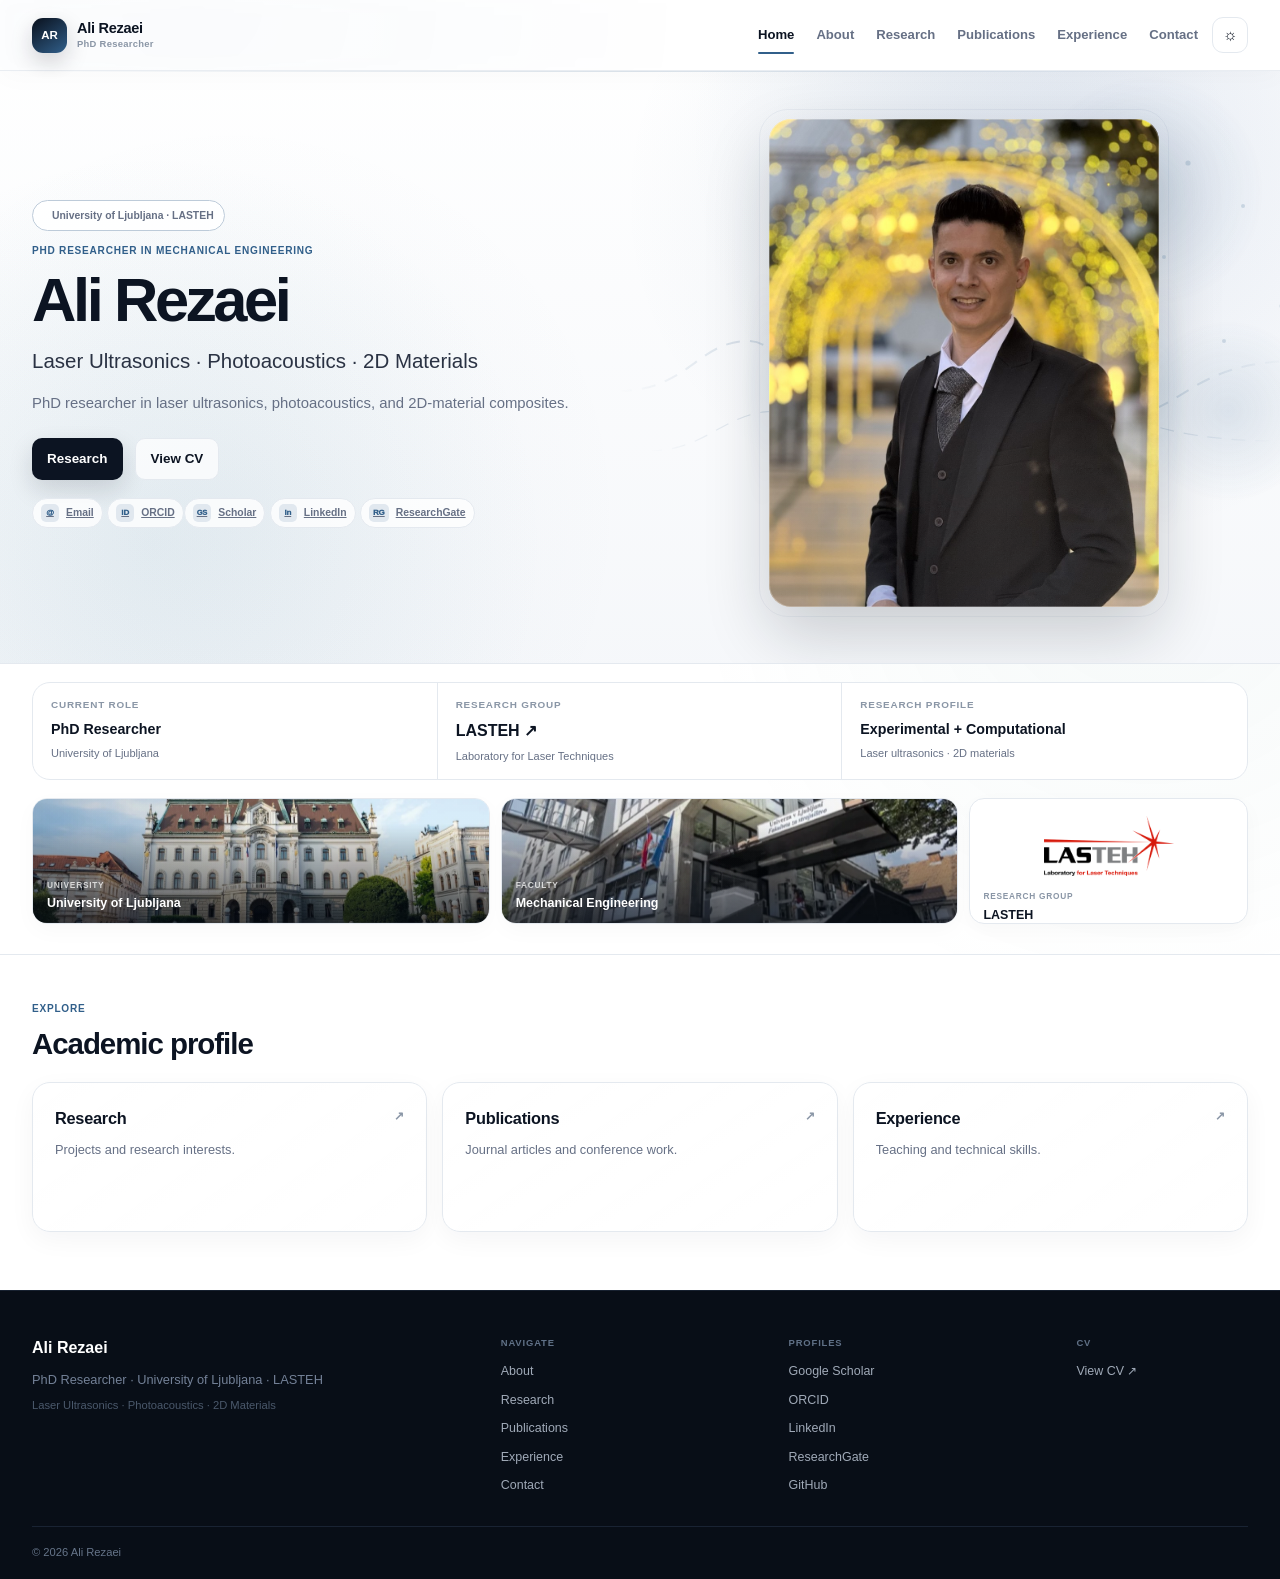
==== index.html @ 4a638697 "Restore and unify classic site style" ====
<!DOCTYPE html>

<html lang="en">
<head><script>try{const t=localStorage.getItem('theme');if(t){document.documentElement.dataset.theme=t}else if(window.matchMedia('(prefers-color-scheme: dark)').matches){document.documentElement.dataset.theme='dark'}}catch(e){}</script>
<meta charset="utf-8"/>
<meta content="width=device-width, initial-scale=1.0" name="viewport"/>
<meta content="Ali Rezaei" name="author"/>
<meta content="index, follow" name="robots"/>
<meta content="#f7f9fc" name="theme-color"/>
<link href="favicon.svg" rel="icon" type="image/svg+xml"/>
<link href="style-v59.css" rel="stylesheet"/>
<meta content="Ali Rezaei — PhD researcher in Mechanical Engineering at the University of Ljubljana working on laser ultrasonics, photoacoustics, 2D materials, and multiphysics modelling." name="description"/>
<title>Ali Rezaei | PhD Researcher</title>
<link href="https://alicfc4.github.io/" rel="canonical"/><meta content="Ali Rezaei | PhD Researcher" property="og:title"/><meta content="website" property="og:type"/><meta content="https://alicfc4.github.io/" property="og:url"/><meta content="https://alicfc4.github.io/social-preview.jpg" property="og:image"/><meta content="Ali Rezaei — PhD researcher in Mechanical Engineering at the University of Ljubljana working on laser ultrasonics, photoacoustics, 2D materials, and multiphysics modelling." property="og:description"/><meta content="light dark" name="color-scheme"/><meta content="1200" property="og:image:width"/><meta content="630" property="og:image:height"/><meta content="Ali Rezaei" property="og:site_name"/><meta content="summary_large_image" name="twitter:card"/><meta content="Ali Rezaei | PhD Researcher" name="twitter:title"/><meta content="Ali Rezaei — PhD researcher in Mechanical Engineering at the University of Ljubljana working on laser ultrasonics, photoacoustics, 2D materials, and multiphysics modelling." name="twitter:description"/><meta content="https://alicfc4.github.io/social-preview.jpg" name="twitter:image"/><meta content="v28-clean-locked" name="site-version"/><link href="https://www.fs.uni-lj.si" rel="preconnect"/><link href="https://web.fs.uni-lj.si" rel="preconnect"/><link href="https://ars.els-cdn.com" rel="preconnect"/><meta content="https://alicfc4.github.io/social-preview.jpg" property="og:image:secure_url"/><meta content="image/jpeg" property="og:image:type"/><meta content="Ali Rezaei — PhD Researcher in Mechanical Engineering" property="og:image:alt"/><meta content="Ali Rezaei — PhD Researcher in Mechanical Engineering" name="twitter:image:alt"/><script type="application/ld+json">{"@context": "https://schema.org", "@type": "Person", "name": "Ali Rezaei", "url": "https://alicfc4.github.io/", "image": "https://alicfc4.github.io/profile.jpg", "jobTitle": "PhD Researcher", "email": "mailto:ali.rezaei@fs.uni-lj.si", "affiliation": {"@type": "CollegeOrUniversity", "name": "University of Ljubljana", "department": "Faculty of Mechanical Engineering"}, "memberOf": {"@type": "Organization", "name": "Laboratory for Laser Techniques (LASTEH)", "url": "https://web.fs.uni-lj.si/lasteh/en/"}, "sameAs": ["https://scholar.google.com/citations?user=SSciRw8AAAAJ&hl=en", "https://orcid.org/0009-0006-3180-2702", "https://si.linkedin.com/in/ali-rezaei-phys", "https://www.researchgate.net/profile/Ali-Rezaei-67", "https://github.com/alicfc4"], "knowsAbout": ["Laser ultrasonics", "Photoacoustics", "Two-dimensional materials", "Graphene", "Multiphysics modelling"]}</script><link href="site.webmanifest" rel="manifest"/></head>
<body data-page="home">
<a class="skip-link" href="#main-content">Skip to content</a>
<div aria-hidden="true" class="page-noise"></div>
<header class="site-header">
<div aria-hidden="true" class="scroll-progress"><span></span></div>
<div class="shell nav-shell">
<a aria-label="Ali Rezaei home" class="brand" href="index.html">
<span class="brand-mark">AR</span>
<span class="brand-copy">
<strong>Ali Rezaei</strong>
<small>PhD Researcher</small>
</span>
</a>
<div class="nav-actions">
<nav aria-label="Main navigation" class="main-nav">
<a data-page="home" href="index.html">Home</a>
<a data-page="about" href="about.html">About</a>
<a data-page="research" href="research.html">Research</a>
<a data-page="publications" href="publications.html">Publications</a>
<a data-page="experience" href="experience.html">Experience</a>
<a data-page="contact" href="contact.html">Contact</a>
</nav>
<button aria-label="Toggle color theme" aria-pressed="false" class="theme-toggle" title="Toggle color theme" type="button">
<span aria-hidden="true" class="theme-icon sun">☼</span>
<span aria-hidden="true" class="theme-icon moon">◐</span>
</button>
<button aria-expanded="false" aria-label="Open navigation" class="menu-toggle">
<span></span><span></span><span></span>
</button>
</div>
</div>
</header>
<div aria-hidden="true" class="mobile-nav-backdrop"></div>
<main id="main-content">
<section class="hero hero-v29 hero-v36">
<div class="shell hero-layout">
<div aria-hidden="true" class="hero-science-bg">
<svg focusable="false" role="presentation" viewbox="0 0 760 520">
<defs>
<lineargradient id="waveFade" x1="0" x2="1">
<stop offset="0%" stop-color="currentColor" stop-opacity="0"></stop>
<stop offset="18%" stop-color="currentColor" stop-opacity=".22"></stop>
<stop offset="82%" stop-color="currentColor" stop-opacity=".22"></stop>
<stop offset="100%" stop-color="currentColor" stop-opacity="0"></stop>
</lineargradient>
<radialgradient id="pulseGlow">
<stop offset="0%" stop-color="currentColor" stop-opacity=".18"></stop>
<stop offset="100%" stop-color="currentColor" stop-opacity="0"></stop>
</radialgradient>
</defs>
<circle class="science-pulse science-pulse-a" cx="570" cy="130" fill="url(#pulseGlow)" r="118"></circle>
<circle class="science-pulse science-pulse-b" cx="650" cy="350" fill="url(#pulseGlow)" r="92"></circle>
<path class="science-wave wave-a" d="M40 330 C110 330 120 280 170 280 C220 280 225 390 285 390 C345 390 350 235 410 235 C470 235 475 355 540 355 C605 355 610 300 720 300" fill="none" stroke="url(#waveFade)" stroke-width="2"></path>
<path class="science-wave wave-b" d="M70 390 C130 390 145 350 200 350 C255 350 265 425 325 425 C385 425 395 320 455 320 C515 320 530 380 700 380" fill="none" stroke="url(#waveFade)" stroke-width="1.2"></path>
<g class="science-dots">
<circle cx="480" cy="86" r="3"></circle>
<circle cx="510" cy="112" r="2"></circle>
<circle cx="545" cy="76" r="2"></circle>
<circle cx="610" cy="102" r="2.6"></circle>
<circle cx="665" cy="145" r="2"></circle>
<circle cx="586" cy="196" r="2"></circle>
<circle cx="704" cy="245" r="2.5"></circle>
<circle cx="646" cy="280" r="2"></circle>
</g>
</svg>
</div>
<div class="hero-copy reveal">
<div class="availability-chip">
<span class="availability-dot"></span>
        University of Ljubljana · LASTEH
      </div>
<p class="eyebrow">PhD Researcher in Mechanical Engineering</p>
<h1>Ali Rezaei</h1>
<p class="hero-title">Laser Ultrasonics · Photoacoustics · 2D Materials</p>
<p class="hero-lead">PhD researcher in laser ultrasonics, photoacoustics, and 2D-material composites.</p>
<div class="hero-actions">
<a class="btn btn-primary" href="research.html">Research</a>
<a class="btn btn-secondary" href="Ali-Rezaei-CV.pdf" rel="noopener noreferrer" target="_blank">View CV</a>
</div>
<div class="profile-pills">
<a href="mailto:ali.rezaei@fs.uni-lj.si">
<span class="mini-icon">@</span>
          Email
        </a>
<a href="https://orcid.org/0009-0006-3180-2702" rel="me noopener noreferrer" target="_blank">
<span class="mini-icon">iD</span>
          ORCID
        </a><a href="https://scholar.google.com/citations?user=SSciRw8AAAAJ&amp;hl=en" rel="me noopener noreferrer" target="_blank">
<span class="mini-icon">GS</span>
  Scholar
</a>
<a href="https://si.linkedin.com/in/ali-rezaei-phys" rel="me noopener noreferrer" target="_blank">
<span class="mini-icon">in</span>
          LinkedIn
        </a>
<a href="https://www.researchgate.net/profile/Ali-Rezaei-67" rel="me noopener noreferrer" target="_blank">
<span class="mini-icon">RG</span>
          ResearchGate
        </a>
</div>
</div>
<div class="hero-photo-wrap reveal reveal-delay">
<div aria-label="Portrait of Ali Rezaei" class="hero-photo-panel"><div aria-hidden="true" class="hero-photo-halo"></div>
<img alt="Portrait of Ali Rezaei" class="profile-photo" decoding="async" fetchpriority="high" height="1365" loading="eager" src="profile.jpg" width="1024"/>
<div aria-hidden="true" class="hero-photo-sheen"></div></div>
</div>
</div>
</section>
<section class="compact-section">
<div class="shell">
<div class="home-stat-rail reveal">
<div class="home-stat">
<span class="stat-kicker">Current role</span>
<strong>PhD Researcher</strong>
<small>University of Ljubljana</small>
</div>
<div class="home-stat">
<span class="stat-kicker">Research group</span>
<a class="home-stat-link" href="https://web.fs.uni-lj.si/lasteh/en/" rel="noopener noreferrer" target="_blank">LASTEH ↗</a>
<small>Laboratory for Laser Techniques</small>
</div>
<div class="home-stat">
<span class="stat-kicker">Research profile</span>
<strong>Experimental + Computational</strong>
<small>Laser ultrasonics · 2D materials</small>
</div>
</div>
<div aria-label="Academic affiliation" class="home-visual-ribbon reveal">
<a class="visual-ribbon-card visual-ribbon-photo" href="https://www.uni-lj.si/en/" rel="noopener noreferrer" target="_blank">
<img alt="University of Ljubljana main building" decoding="async" loading="lazy" src="ul-main-building-home.webp"/>
<span class="visual-ribbon-shade"></span>
<span class="visual-ribbon-copy">
<small>University</small>
<strong>University of Ljubljana</strong>
</span>
</a>
<a class="visual-ribbon-card visual-ribbon-photo" href="https://www.fs.uni-lj.si/en/" rel="noopener noreferrer" target="_blank">
<img alt="Faculty of Mechanical Engineering entrance" decoding="async" loading="lazy" src="ul-fme-entrance.webp"/>
<span class="visual-ribbon-shade"></span>
<span class="visual-ribbon-copy">
<small>Faculty</small>
<strong>Mechanical Engineering</strong>
</span>
</a>
<a class="visual-ribbon-card visual-ribbon-logo" href="https://web.fs.uni-lj.si/lasteh/en/" rel="noopener noreferrer" target="_blank">
<div class="visual-logo-stage">
<img alt="LASTEH Laboratory for Laser Techniques logo" decoding="async" loading="lazy" src="lasteh-logo-compact.png"/>
</div>
<span class="visual-ribbon-copy">
<small>Research Group</small>
<strong>LASTEH</strong>
</span>
</a>
</div></div>
</section>
<section class="section home-explore-section home-explore-v36">
<div class="shell">
<div class="home-explore-head reveal">
<div>
<p class="eyebrow">Explore</p>
<h2>Academic profile</h2>
</div>
</div>
<div class="home-explore-grid">
<a class="home-explore-card reveal" data-card="research" href="research.html">
<div>
<h3>Research</h3>
<p>Projects and research interests.</p>
</div>
<b>↗</b>
</a>
<a class="home-explore-card reveal" data-card="publications" href="publications.html">
<div>
<h3>Publications</h3>
<p>Journal articles and conference work.</p>
</div>
<b>↗</b>
</a>
<a class="home-explore-card reveal" data-card="experience" href="experience.html">
<div>
<h3>Experience</h3>
<p>Teaching and technical skills.</p>
</div>
<b>↗</b>
</a>
</div>
</div>
</section>
</main>
<footer class="site-footer">
<div class="shell footer-grid footer-grid-v50">
<div class="footer-intro">
<a class="footer-brand" href="index.html">Ali Rezaei</a>
<p>PhD Researcher · University of Ljubljana · LASTEH</p>
<span class="footer-note">Laser Ultrasonics · Photoacoustics · 2D Materials</span>
</div>
<div class="footer-links">
<span class="footer-label">Navigate</span>
<a href="about.html">About</a>
<a href="research.html">Research</a>
<a href="publications.html">Publications</a>
<a href="experience.html">Experience</a>
<a href="contact.html">Contact</a>
</div>
<div class="footer-links">
<span class="footer-label">Profiles</span>
<a href="https://scholar.google.com/citations?user=SSciRw8AAAAJ&amp;hl=en" rel="me noopener noreferrer" target="_blank">Google Scholar</a>
<a href="https://orcid.org/0009-0006-3180-2702" rel="me noopener noreferrer" target="_blank">ORCID</a>
<a href="https://si.linkedin.com/in/ali-rezaei-phys" rel="me noopener noreferrer" target="_blank">LinkedIn</a>
<a href="https://www.researchgate.net/profile/Ali-Rezaei-67" rel="me noopener noreferrer" target="_blank">ResearchGate</a>
<a href="https://github.com/alicfc4" rel="me noopener noreferrer" target="_blank">GitHub</a>
</div>
<div class="footer-links footer-documents-v50">
<span class="footer-label">CV</span>
<a href="Ali-Rezaei-CV.pdf" rel="noopener noreferrer" target="_blank">View CV ↗</a>
</div>
</div>
<div class="shell footer-bottom footer-bottom-v50">
<span>© <span id="year"></span> Ali Rezaei</span>
</div>
</footer>
<button aria-label="Back to top" class="back-to-top" type="button">↑</button>
<div aria-hidden="true" class="page-transition"></div>
<button aria-label="Back to top" class="back-to-top" type="button">↑</button>
<script defer="True" src="script-v59.js"></script></body>
</html>
---- style-v59.css ----
*{box-sizing:border-box}
:root{
  --bg:#ffffff;--bg-elev:#ffffff;--ink:#0c1422;--muted:#667085;--muted2:#8a96a6;
  --line:#e4e9ef;--soft:#f5f7fa;--blue:#315f8a;--blue2:#6e94b7;--dark:#0b1220;
  --nav:rgba(255,255,255,.82);--glass:rgba(255,255,255,.72);--shadow:0 22px 60px rgba(15,23,36,.09);
  --shadow-sm:0 12px 32px rgba(15,23,36,.06);--radius:22px;--shell:1180px;
}
html[data-theme="dark"]{
  --bg:#0b111b;--bg-elev:#111927;--ink:#eef4fb;--muted:#a8b4c5;--muted2:#7f8da1;
  --line:#243044;--soft:#0f1724;--blue:#8db4d7;--blue2:#7394b5;--dark:#060b12;
  --nav:rgba(11,17,27,.78);--glass:rgba(17,25,39,.72);--shadow:0 22px 70px rgba(0,0,0,.24);
  --shadow-sm:0 12px 36px rgba(0,0,0,.20);
}
html{scroll-behavior:smooth;color-scheme:light}
html[data-theme="dark"]{color-scheme:dark}
body{
  margin:0;font-family:Inter,ui-sans-serif,-apple-system,BlinkMacSystemFont,"Segoe UI",sans-serif;
  color:var(--ink);background:var(--bg);line-height:1.65;overflow-x:hidden;
  -webkit-font-smoothing:antialiased;text-rendering:optimizeLegibility;
}
body::before{
  content:"";position:fixed;inset:0;pointer-events:none;z-index:-2;
  background:
    radial-gradient(circle at 15% 0%,rgba(67,110,160,.08),transparent 30%),
    radial-gradient(circle at 90% 35%,rgba(84,151,145,.06),transparent 30%);
}
a{color:inherit}img{max-width:100%;display:block}
.shell{width:min(var(--shell),calc(100% - 48px));margin:0 auto}
.page-noise{pointer-events:none;position:fixed;inset:0;z-index:9999;opacity:.018;background-image:radial-gradient(currentColor .45px,transparent .45px);background-size:6px 6px}
.skip-link{position:fixed;left:16px;top:-80px;z-index:10000;background:var(--ink);color:var(--bg);padding:10px 14px;border-radius:10px;text-decoration:none;font-weight:800}
.skip-link:focus{top:14px}

.site-header{
  position:sticky;top:0;z-index:1000;background:var(--nav);backdrop-filter:blur(20px) saturate(170%);
  border-bottom:1px solid color-mix(in srgb,var(--line) 82%,transparent);
}
.scroll-progress{position:absolute;left:0;right:0;bottom:-1px;height:2px;overflow:hidden}
.scroll-progress span{display:block;width:0;height:100%;background:linear-gradient(90deg,var(--blue),#78a6cb);box-shadow:0 0 16px color-mix(in srgb,var(--blue) 55%,transparent)}
.nav-shell{min-height:76px;display:flex;align-items:center;justify-content:space-between;gap:28px}
.brand{display:flex;align-items:center;gap:11px;text-decoration:none}
.brand-mark{
  width:38px;height:38px;border-radius:12px;display:grid;place-items:center;background:linear-gradient(145deg,#09101c,#315f8a);
  color:#fff;font-size:.78rem;font-weight:900;box-shadow:0 9px 22px rgba(15,23,36,.18);transition:.25s ease;
}
.brand:hover .brand-mark{transform:rotate(-4deg) translateY(-1px)}
.brand-copy{display:flex;flex-direction:column;line-height:1.1}
.brand-copy strong{font-size:.98rem;letter-spacing:-.02em}
.brand-copy small{margin-top:4px;color:var(--muted2);font-size:.65rem;font-weight:700;letter-spacing:.03em}
.nav-actions{display:flex;align-items:center;gap:16px}
.main-nav{display:flex;align-items:center;gap:24px}
.main-nav a{
  position:relative;text-decoration:none;color:var(--muted);font-size:.88rem;font-weight:700;padding:10px 0;transition:.2s ease
}
.main-nav a::after{content:"";position:absolute;left:50%;right:50%;bottom:2px;height:2px;background:var(--blue);border-radius:2px;transition:.25s ease}
.main-nav a:hover,.main-nav a.active{color:var(--ink)}
.main-nav a:hover::after,.main-nav a.active::after{left:0;right:0}
.theme-toggle{
  width:38px;height:38px;border:1px solid var(--line);border-radius:12px;background:var(--glass);color:var(--ink);
  display:grid;place-items:center;cursor:pointer;transition:.2s ease;position:relative;overflow:hidden
}
.theme-toggle:hover{transform:translateY(-2px);box-shadow:var(--shadow-sm)}
.theme-icon{position:absolute;transition:.25s ease;font-size:1rem}
.theme-icon.moon{opacity:0;transform:translateY(12px)}
html[data-theme="dark"] .theme-icon.sun{opacity:0;transform:translateY(-12px)}
html[data-theme="dark"] .theme-icon.moon{opacity:1;transform:none}
.menu-toggle{display:none;border:0;background:transparent;padding:8px}
.menu-toggle span{display:block;width:24px;height:2px;background:var(--ink);margin:5px 0;transition:.22s ease}
.mobile-nav-backdrop{display:none}

.hero{
  position:relative;overflow:hidden;background:
  radial-gradient(circle at 12% 80%,rgba(92,153,174,.10),transparent 32%),
  radial-gradient(circle at 85% 12%,rgba(68,106,166,.13),transparent 33%),
  linear-gradient(180deg,color-mix(in srgb,var(--bg) 97%,#e8f1f8),color-mix(in srgb,var(--soft) 96%,#fff));
  border-bottom:1px solid var(--line)
}
.hero-layout{min-height:calc(100vh - 76px);display:grid;grid-template-columns:1.06fr .94fr;gap:76px;align-items:center;padding:68px 0}
.hero-copy{position:relative;z-index:2}
.availability-chip{
  width:max-content;max-width:100%;display:inline-flex;align-items:center;gap:9px;margin-bottom:18px;padding:7px 10px;
  border:1px solid color-mix(in srgb,var(--blue) 22%,var(--line));border-radius:999px;background:var(--glass);
  color:var(--muted);font-size:.72rem;font-weight:800;backdrop-filter:blur(12px)
}
.pulse-dot{width:8px;height:8px;border-radius:50%;background:#36a46e;box-shadow:0 0 0 0 rgba(54,164,110,.35);animation:pulse 2s infinite}
@keyframes pulse{70%{box-shadow:0 0 0 8px rgba(54,164,110,0)}100%{box-shadow:0 0 0 0 rgba(54,164,110,0)}}
.eyebrow{margin:0 0 10px;color:var(--blue);font-size:.71rem;font-weight:900;letter-spacing:.16em;text-transform:uppercase}
.eyebrow.small{font-size:.64rem}
.hero h1{margin:0;font-size:clamp(4.4rem,8vw,7.6rem);line-height:.91;letter-spacing:-.068em}
.hero-title{margin:27px 0 0;font-size:clamp(1.35rem,2.55vw,2.12rem);line-height:1.35;color:color-mix(in srgb,var(--ink) 67%,var(--muted))}
.hero-lead{max-width:660px;margin:22px 0 0;color:var(--muted);font-size:1.04rem}
.hero-actions{display:flex;gap:12px;flex-wrap:wrap;margin-top:30px}
.btn{
  display:inline-flex;align-items:center;justify-content:center;min-height:49px;padding:0 21px;border-radius:13px;
  text-decoration:none;font-weight:850;transition:transform .22s ease,box-shadow .22s ease,border-color .22s ease
}
.btn:hover{transform:translateY(-3px)}
.btn-primary{background:var(--ink);color:var(--bg);box-shadow:0 13px 28px rgba(15,23,36,.16)}
.btn-secondary{background:var(--glass);border:1px solid var(--line);color:var(--ink);backdrop-filter:blur(12px)}
.btn-secondary:hover{box-shadow:var(--shadow-sm)}
.compact-links{display:flex;gap:15px;flex-wrap:wrap;margin-top:28px}
.compact-links a{position:relative;color:var(--muted);text-decoration:none;font-size:.81rem;font-weight:760}
.compact-links a::after{content:"↗";margin-left:4px;font-size:.7rem;opacity:.6}
.compact-links a:hover{color:var(--blue)}
.hero-photo-panel{position:relative;width:min(100%,455px);justify-self:end;transition:transform .16s ease}
.photo-glow{position:absolute;inset:-38px;border-radius:50%;background:radial-gradient(circle,rgba(70,117,165,.18),transparent 65%);filter:blur(10px)}
.profile-photo{position:relative;width:100%;aspect-ratio:4/5;object-fit:cover;object-position:center 25%;border-radius:30px;box-shadow:0 30px 75px rgba(15,23,36,.24)}
.hero-photo-panel::after{content:"";position:absolute;inset:0;border-radius:30px;box-shadow:inset 0 0 0 1px rgba(255,255,255,.25);pointer-events:none}
.floating-badge{
  position:absolute;z-index:2;padding:11px 14px;border-radius:14px;background:var(--glass);backdrop-filter:blur(16px);
  border:1px solid color-mix(in srgb,var(--line) 70%,transparent);box-shadow:var(--shadow-sm)
}
.floating-badge span{display:block;color:var(--muted2);font-size:.63rem;text-transform:uppercase;letter-spacing:.08em}
.floating-badge strong{display:block;font-size:.81rem;margin-top:2px}
.badge-one{left:-38px;bottom:75px}.badge-two{right:-25px;top:48px}
.hero-orb{position:absolute;border-radius:50%;filter:blur(1px);opacity:.48}
.orb-one{width:220px;height:220px;right:-60px;top:18%;background:radial-gradient(circle,#b7cce0,transparent 68%)}
.orb-two{width:260px;height:260px;left:-80px;bottom:0;background:radial-gradient(circle,#c6e1dc,transparent 70%)}
.orb-three{width:330px;height:330px;right:-120px;top:-80px;background:radial-gradient(circle,#bfd0e4,transparent 68%)}

.section{padding:88px 0}.compact-section{padding:38px 0}.surface-soft{background:var(--soft)}
.home-stat-rail{
  display:grid;grid-template-columns:repeat(3,1fr);border:1px solid var(--line);border-radius:20px;background:var(--bg-elev);
  overflow:hidden;box-shadow:var(--shadow-sm)
}
.home-stat{padding:21px 24px;border-right:1px solid var(--line)}
.home-stat:last-child{border-right:0}
.stat-kicker{display:block;color:var(--muted2);font-size:.66rem;font-weight:900;text-transform:uppercase;letter-spacing:.08em;margin-bottom:5px}
.home-stat strong{display:block;font-size:1rem}
.home-stat small{display:block;color:var(--muted);font-size:.77rem;margin-top:3px}

.feature-split,.two-col,.signature-grid{display:grid;grid-template-columns:.72fr 1.28fr;gap:70px;align-items:start}
.section-heading h2,.cta-panel h2,.signature-copy h2{margin:0;font-size:clamp(2.35rem,4.35vw,4rem);line-height:1.05;letter-spacing:-.047em}
.signature-copy>p:not(.eyebrow){max-width:560px;color:var(--muted)}
.research-signature{background:var(--bg)}
.signature-grid{align-items:center}
.signature-visual{
  display:grid;grid-template-columns:1fr auto 1fr auto 1fr auto 1fr;align-items:center;gap:10px;
  padding:26px;border:1px solid var(--line);border-radius:22px;background:
    radial-gradient(circle at 100% 0%,rgba(53,95,136,.10),transparent 30%),var(--bg-elev);
  box-shadow:var(--shadow-sm)
}
.sig-stage{min-height:115px;border:1px solid var(--line);border-radius:16px;background:var(--soft);display:flex;flex-direction:column;align-items:center;justify-content:center;gap:14px;padding:14px;text-align:center}
.sig-stage span{font-size:.74rem;color:var(--muted);font-weight:800}
.sig-arrow{color:var(--muted2);font-weight:900}
.laser-line{width:48px;height:3px;background:linear-gradient(90deg,transparent,var(--blue));box-shadow:0 0 12px color-mix(in srgb,var(--blue) 50%,transparent)}
.layer-icon{position:relative;width:42px;height:30px}
.layer-icon::before,.layer-icon::after{content:"";position:absolute;left:4px;width:34px;height:6px;border-radius:4px;background:var(--blue);transform:skewX(-25deg)}
.layer-icon::before{top:5px;box-shadow:0 10px 0 color-mix(in srgb,var(--blue) 68%,transparent),0 20px 0 color-mix(in srgb,var(--blue) 38%,transparent)}
.block-icon{width:40px;height:30px;border-radius:7px;background:radial-gradient(circle at 30% 35%,var(--blue) 0 2px,transparent 3px),radial-gradient(circle at 70% 65%,var(--blue) 0 2px,transparent 3px),color-mix(in srgb,var(--blue) 15%,var(--bg));border:1px solid var(--line)}
.wave-icon{font-style:normal;color:var(--blue);font-weight:900;letter-spacing:2px}

.featured-paper{display:grid;grid-template-columns:90px 1fr;gap:24px;padding:27px;border:1px solid var(--line);border-radius:20px;background:var(--bg-elev);box-shadow:var(--shadow-sm);transition:.25s ease}
.featured-paper:hover{transform:translateY(-4px);box-shadow:var(--shadow)}
.paper-year,.pub-year{color:var(--blue);font-size:1.05rem;font-weight:900}
.paper-journal,.pub-type{margin:0 0 8px;color:var(--muted2);font-size:.71rem;font-weight:900;text-transform:uppercase;letter-spacing:.08em}
.featured-paper h3{margin:0;font-size:1.35rem;line-height:1.4}.paper-authors{color:var(--muted)}
.text-link{display:inline-flex;margin-top:8px;color:var(--blue);text-decoration:none;font-weight:850}
.text-link:hover{text-decoration:underline}

.cta-panel{
  display:flex;align-items:center;justify-content:space-between;gap:30px;padding:36px;border-radius:25px;
  background:linear-gradient(145deg,#08101c,#17314a);color:#fff;box-shadow:0 28px 70px rgba(11,18,32,.20);overflow:hidden;position:relative
}
.cta-panel::after{content:"";position:absolute;width:220px;height:220px;border-radius:50%;right:-65px;top:-85px;background:radial-gradient(circle,rgba(130,181,221,.20),transparent 68%)}
.cta-panel .eyebrow{color:#adc4db}.cta-actions{display:flex;gap:12px;flex-wrap:wrap;position:relative;z-index:2}
.cta-panel .btn-primary{background:#fff;color:#0b1220}.cta-panel .btn-secondary{color:#fff;border-color:#35455b;background:rgba(255,255,255,.07)}

.page-hero{position:relative;overflow:hidden;padding:94px 0 72px;background:linear-gradient(180deg,color-mix(in srgb,var(--bg) 97%,#e9f1f8),var(--soft));border-bottom:1px solid var(--line)}
.page-hero::after{content:"";position:absolute;right:-90px;top:-110px;width:320px;height:320px;border-radius:50%;background:radial-gradient(circle,color-mix(in srgb,var(--blue) 12%,transparent),transparent 68%)}
.narrow-page{max-width:880px}
.page-hero h1{margin:0;font-size:clamp(3.2rem,6.4vw,5.8rem);line-height:.98;letter-spacing:-.062em}
.page-intro{max-width:720px;margin:22px 0 0;color:var(--muted);font-size:1.08rem}

.prose-card,.experience-card,.skill-panel,.research-tile,.update-mini,.contact-card,.language-card,.project-panel{
  border:1px solid var(--line);background:var(--bg-elev);box-shadow:var(--shadow-sm)
}
.prose-card{padding:29px;border-radius:21px}.prose-card p{margin:0 0 16px;color:var(--muted);font-size:1.04rem}.prose-card p:last-child{margin-bottom:0}

.timeline{position:relative;margin-top:36px}.timeline::before{content:"";position:absolute;left:210px;top:12px;bottom:12px;width:1px;background:var(--line)}
.timeline-row{display:grid;grid-template-columns:180px 28px 1fr;gap:18px;padding:27px 0}
.timeline-date{color:var(--muted);font-size:.85rem;font-weight:750;padding-top:4px}
.timeline-dot{position:relative}.timeline-dot::before{content:"";position:absolute;left:9px;top:6px;width:10px;height:10px;border-radius:50%;background:var(--blue);box-shadow:0 0 0 6px color-mix(in srgb,var(--blue) 12%,transparent)}
.timeline-content h3{margin:9px 0 3px;font-size:1.35rem}.timeline-content p{margin:7px 0 0;color:var(--muted)}.institution{font-weight:750;color:color-mix(in srgb,var(--ink) 75%,var(--muted))!important}
.pill{display:inline-flex;padding:5px 9px;border-radius:999px;background:var(--ink);color:var(--bg);font-size:.68rem;font-weight:900;text-transform:uppercase;letter-spacing:.06em}

.language-cards{display:grid;grid-template-columns:repeat(3,1fr);gap:14px}
.language-card{min-height:145px;padding:22px;border-radius:18px;display:flex;flex-direction:column;justify-content:center;transition:.25s ease}
.language-card:hover,.research-tile:hover,.skill-panel:hover,.update-mini:hover,.contact-card:hover,.project-panel:hover{transform:translateY(-5px);box-shadow:var(--shadow)}
.language-card span{color:var(--muted2);font-size:.72rem;text-transform:uppercase;letter-spacing:.08em}.language-card strong{font-size:1.14rem;margin-top:5px}.language-card small{margin-top:7px;color:var(--muted)}

.research-card-grid{display:grid;grid-template-columns:repeat(3,1fr);gap:18px}
.research-tile{position:relative;overflow:hidden;border-radius:19px;padding:24px;transition:.25s ease}
.research-tile::before,.skill-panel::before,.contact-card::before{
  content:"";position:absolute;inset:-1px;border-radius:inherit;pointer-events:none;opacity:0;
  background:radial-gradient(380px circle at var(--mx,50%) var(--my,50%),color-mix(in srgb,var(--blue) 12%,transparent),transparent 42%);
  transition:opacity .2s ease
}
.research-tile:hover::before,.skill-panel:hover::before,.contact-card:hover::before{opacity:1}
.research-tile span{color:var(--muted2);font-size:.72rem;font-weight:900}.research-tile h3{margin:26px 0 8px;font-size:1.18rem}.research-tile p{margin:0;color:var(--muted)}

.project-list{display:grid;gap:18px;margin-top:34px}.project-panel{display:grid;grid-template-columns:175px 1fr;gap:30px;padding:28px;border-radius:20px;transition:.25s ease}
.project-meta{display:flex;flex-direction:column;align-items:flex-start;gap:8px}.project-meta strong{font-size:.85rem}.project-meta small{color:var(--muted)}
.status-dot-live{width:9px;height:9px;border-radius:50%;background:#34a36f;box-shadow:0 0 0 5px rgba(52,163,111,.12)}
.project-content h3{margin:0;font-size:1.35rem;line-height:1.4}.project-content>p:not(.eyebrow){color:var(--muted)}
.tag-row{display:flex;flex-wrap:wrap;gap:8px;margin-top:16px}.tag-row span{padding:7px 10px;border-radius:999px;border:1px solid var(--line);background:var(--soft);color:var(--muted);font-size:.76rem;font-weight:750}

.flow-map{display:grid;grid-template-columns:1fr auto 1fr auto 1fr auto 1fr;gap:12px;align-items:center;padding:24px;border:1px solid var(--line);border-radius:22px;background:var(--bg-elev);box-shadow:var(--shadow-sm)}
.flow-node{min-height:135px;padding:18px;border-radius:16px;background:var(--soft);border:1px solid var(--line);display:flex;flex-direction:column;justify-content:center}
.flow-node span{color:var(--muted2);font-size:.7rem;font-weight:900}.flow-node strong{margin-top:14px}.flow-node small{margin-top:4px;color:var(--muted)}.flow-arrow{color:var(--muted2);font-size:1.25rem;font-weight:900}

.publication-toolbar{display:flex;justify-content:flex-end;margin-bottom:20px}
.filter-group{display:flex;gap:8px;flex-wrap:wrap}
.filter-btn{
  border:1px solid var(--line);background:var(--bg-elev);color:var(--muted);padding:8px 11px;border-radius:999px;
  font-size:.76rem;font-weight:850;cursor:pointer;transition:.2s ease
}
.filter-btn span{opacity:.65;margin-left:4px}.filter-btn:hover,.filter-btn.active{color:var(--ink);border-color:color-mix(in srgb,var(--blue) 35%,var(--line));background:color-mix(in srgb,var(--blue) 7%,var(--bg-elev))}
.clean-list{border-top:1px solid var(--line)}
.pub-row{display:grid;grid-template-columns:100px 1fr;gap:30px;padding:34px 0;border-bottom:1px solid var(--line);transition:.25s ease}
.pub-row.filtered-out{display:none}.pub-content h3{margin:0;max-width:900px;font-size:1.35rem;line-height:1.42}.pub-content p{color:var(--muted);max-width:950px}.pub-venue{font-weight:750;color:color-mix(in srgb,var(--ink) 72%,var(--muted))!important}

.experience-card{border-radius:20px;padding:28px}.experience-head{display:flex;justify-content:space-between;gap:20px}.experience-head span:first-child{color:var(--blue);font-weight:850;font-size:.85rem}.experience-head h3{margin:4px 0 3px;font-size:1.4rem}.experience-head p{margin:0;color:var(--muted)}
.skills-grid{display:grid;grid-template-columns:repeat(3,1fr);gap:18px}.skill-panel{position:relative;overflow:hidden;border-radius:18px;padding:24px;transition:.25s ease}.skill-panel h3{margin:0 0 18px}
.updates-row{display:grid;grid-template-columns:repeat(3,1fr);gap:18px}.update-mini{border-radius:18px;padding:24px;transition:.25s ease}.update-mini span{color:var(--blue);font-size:.8rem;font-weight:900}.update-mini h3{margin:18px 0 8px}.update-mini p{margin:0;color:var(--muted)}

.contact-grid{display:grid;grid-template-columns:repeat(2,1fr);gap:16px}
.contact-card{
  position:relative;overflow:hidden;display:grid;grid-template-columns:1fr auto;gap:7px;padding:24px;border-radius:18px;
  text-decoration:none;transition:.25s ease;text-align:left;color:var(--ink);font:inherit;cursor:pointer
}
button.contact-card{width:100%}
.contact-card span{grid-column:1;color:var(--muted2);font-size:.7rem;font-weight:900;text-transform:uppercase;letter-spacing:.08em}.contact-card strong{font-size:1rem;overflow-wrap:anywhere}.contact-card b{grid-column:2;grid-row:1/3;align-self:center;color:var(--muted2)}
.copy-state{font-size:.78rem}
.institution-panel{padding:34px;border-radius:23px;background:linear-gradient(145deg,#08101c,#17314a);color:#fff;box-shadow:0 28px 65px rgba(11,18,32,.18)}
.institution-panel h2{margin:0;font-size:2.35rem}.institution-panel p:last-child{color:#b7c2d0}

.site-footer{background:#080e17;color:#95a1b2;padding:54px 0 20px;border-top:1px solid #172130}
.footer-grid{display:grid;grid-template-columns:1.45fr .7fr .7fr .7fr;gap:44px;padding-bottom:36px}
.footer-brand{color:#fff;text-decoration:none;font-weight:850;font-size:1.12rem}.footer-intro p{margin:8px 0 0;color:#738197;font-size:.85rem}.footer-note{display:block;margin-top:9px;color:#59697e;font-size:.76rem}
.footer-links{display:flex;flex-direction:column;gap:9px}.footer-label{color:#607187;text-transform:uppercase;letter-spacing:.08em;font-size:.65rem;font-weight:900;margin-bottom:2px}
.footer-links a{color:#a0aab8;text-decoration:none;font-size:.84rem}.footer-links a:hover{color:#fff}
.footer-bottom{display:flex;justify-content:space-between;gap:20px;border-top:1px solid #192333;padding-top:18px;font-size:.77rem;color:#66758a}

.back-to-top{position:fixed;right:22px;bottom:22px;z-index:900;width:44px;height:44px;border-radius:50%;border:1px solid var(--line);background:var(--glass);color:var(--ink);backdrop-filter:blur(12px);box-shadow:var(--shadow-sm);cursor:pointer;opacity:0;transform:translateY(12px);pointer-events:none;transition:.2s ease}
.back-to-top.visible{opacity:1;transform:translateY(0);pointer-events:auto}
.page-transition{position:fixed;inset:0;background:var(--bg);z-index:5000;pointer-events:none;opacity:0;transition:opacity .18s ease}
body.is-leaving .page-transition{opacity:1}

.reveal{opacity:0;transform:translateY(22px);transition:opacity .7s ease,transform .7s cubic-bezier(.2,.7,.2,1)}
.reveal.visible{opacity:1;transform:none}.reveal-delay{transition-delay:.12s}
::selection{background:color-mix(in srgb,var(--blue) 22%,transparent)}
:focus-visible{outline:3px solid color-mix(in srgb,var(--blue) 35%,transparent);outline-offset:3px}

@media(max-width:1040px){
  .main-nav{gap:18px}.main-nav a{font-size:.84rem}
  .hero-layout{grid-template-columns:1fr;min-height:auto}.hero-photo-panel{justify-self:start;width:min(100%,520px)}
  .badge-one{left:15px}.badge-two{right:15px}
  .research-card-grid,.skills-grid{grid-template-columns:repeat(2,1fr)}
  .feature-split,.two-col,.signature-grid{grid-template-columns:1fr;gap:30px}
  .signature-visual{max-width:760px}
  .footer-grid{grid-template-columns:1.2fr 1fr 1fr}
  .footer-grid>div:last-child{grid-column:2/4}
}
@media(max-width:820px){
  .home-stat-rail{grid-template-columns:1fr}.home-stat{border-right:0;border-bottom:1px solid var(--line)}.home-stat:last-child{border-bottom:0}
  .signature-visual{grid-template-columns:1fr}.sig-arrow{transform:rotate(90deg);justify-self:center}
  .flow-map{grid-template-columns:1fr}.flow-arrow{transform:rotate(90deg);justify-self:center}
  .updates-row{grid-template-columns:1fr}
}
@media(max-width:760px){
  .shell{width:min(var(--shell),calc(100% - 30px))}.nav-shell{min-height:68px}.brand-copy small{display:none}
  .menu-toggle{display:block;cursor:pointer}.nav-actions{gap:7px}
  .main-nav{
    display:none;position:fixed;top:78px;left:15px;right:15px;z-index:1100;flex-direction:column;align-items:stretch;gap:0;
    padding:10px;background:var(--bg-elev);border:1px solid var(--line);border-radius:18px;box-shadow:var(--shadow)
  }
  .main-nav.open{display:flex}.main-nav a{padding:12px 13px;font-size:.92rem}.main-nav a::after{display:none}
  .mobile-nav-backdrop{position:fixed;inset:0;z-index:1050;background:rgba(7,12,20,.32);backdrop-filter:blur(2px)}
  .mobile-nav-backdrop.visible{display:block}
  .hero-layout{padding:54px 0 70px;gap:50px}.hero h1{font-size:clamp(3.7rem,17vw,5.2rem)}
  .floating-badge{position:relative;display:inline-block;margin-top:10px;left:auto!important;right:auto!important;top:auto!important;bottom:auto!important}
  .hero-photo-panel{display:flex;flex-wrap:wrap;gap:8px}.profile-photo{flex-basis:100%}
  .research-card-grid,.skills-grid,.contact-grid,.language-cards{grid-template-columns:1fr}
  .timeline::before{left:9px}.timeline-row{grid-template-columns:28px 1fr;gap:14px}.timeline-date{grid-column:2}.timeline-dot{grid-column:1;grid-row:1/3}.timeline-content{grid-column:2}
  .project-panel,.pub-row,.featured-paper{grid-template-columns:1fr}.publication-toolbar{justify-content:flex-start}
  .cta-panel{flex-direction:column;align-items:flex-start}
  .footer-grid{grid-template-columns:1fr;gap:26px}.footer-grid>div:last-child{grid-column:auto}.footer-bottom{flex-direction:column}
  .section{padding:72px 0}.page-hero{padding:76px 0 56px}
}
@media(prefers-reduced-motion:reduce){
  html{scroll-behavior:auto}*,*::before,*::after{transition-duration:.01ms!important;animation-duration:.01ms!important}
  .reveal{opacity:1!important;transform:none!important}.pulse-dot{animation:none}
}


/* =========================================================
   V17 — Polished academic refinement
   ========================================================= */

/* Header refinement */
.site-header{
  box-shadow:0 6px 28px rgba(15,23,36,.025);
}
.nav-shell{
  min-height:72px;
}
.brand-mark{
  width:36px;
  height:36px;
}
.main-nav{
  gap:22px;
}

/* Hero proportions */
.hero-layout{
  min-height:min(820px,calc(100vh - 72px));
  padding:58px 0 62px;
  gap:68px;
}
.hero h1{
  font-size:clamp(4rem,7.2vw,6.7rem);
  letter-spacing:-.064em;
  max-width:720px;
}
.hero-title{
  margin-top:23px;
  font-size:clamp(1.28rem,2.25vw,1.92rem);
  max-width:760px;
}
.hero-lead{
  margin-top:19px;
  max-width:650px;
  font-size:1rem;
  line-height:1.72;
}
.availability-chip{
  margin-bottom:16px;
  padding:7px 11px;
  background:color-mix(in srgb,var(--bg-elev) 84%,transparent);
}
.hero-meta-line{
  display:flex;
  align-items:center;
  flex-wrap:wrap;
  gap:8px;
  margin-top:15px;
  color:var(--muted2);
  font-size:.73rem;
  font-weight:700;
}
.hero-meta-line i{
  width:3px;
  height:3px;
  border-radius:50%;
  background:var(--muted2);
  opacity:.65;
}
.hero-actions{
  margin-top:27px;
}
.btn{
  min-height:47px;
  padding:0 19px;
}
.btn-primary{
  box-shadow:0 10px 24px rgba(15,23,36,.14);
}

/* Photo — slightly smaller and more premium */
.hero-photo-panel{
  width:min(100%,430px);
}
.profile-photo{
  border-radius:26px;
  box-shadow:0 26px 65px rgba(15,23,36,.20);
}
.hero-photo-panel::after{
  border-radius:26px;
}
.photo-glow{
  inset:-30px;
  opacity:.8;
}
.floating-badge{
  padding:10px 13px;
  border-radius:13px;
  box-shadow:0 10px 28px rgba(15,23,36,.11);
}
.floating-badge span{
  font-size:.61rem;
}
.floating-badge strong{
  font-size:.79rem;
}
.badge-one{
  left:-34px;
  bottom:62px;
}
.badge-two{
  right:-22px;
  top:42px;
}

/* Academic profile pills */
.profile-pills{
  margin-top:24px;
  gap:8px;
}
.profile-pills a{
  display:inline-flex;
  align-items:center;
  gap:7px;
  padding:7px 10px;
  border-radius:999px;
  border:1px solid var(--line);
  background:color-mix(in srgb,var(--bg-elev) 78%,transparent);
  color:var(--muted);
  font-size:.74rem;
  font-weight:800;
  transition:.2s ease;
}
.profile-pills a::after{
  display:none;
}
.profile-pills a:hover{
  transform:translateY(-2px);
  color:var(--ink);
  border-color:color-mix(in srgb,var(--blue) 30%,var(--line));
  box-shadow:0 8px 20px rgba(15,23,36,.06);
}
.mini-icon{
  min-width:20px;
  height:20px;
  padding:0 4px;
  display:inline-grid;
  place-items:center;
  border-radius:6px;
  background:color-mix(in srgb,var(--blue) 10%,var(--soft));
  color:var(--blue);
  font-size:.58rem;
  line-height:1;
  font-weight:950;
  letter-spacing:-.02em;
}

/* Lower-home sections feel lighter */
.compact-section{
  padding:28px 0 42px;
}
.home-stat-rail{
  box-shadow:0 10px 28px rgba(15,23,36,.045);
}
.home-stat{
  padding:18px 22px;
}
.research-signature{
  padding-top:76px;
  padding-bottom:76px;
}
.signature-visual{
  box-shadow:0 10px 30px rgba(15,23,36,.045);
}
.featured-paper{
  box-shadow:0 10px 30px rgba(15,23,36,.045);
}

/* General typography refinement */
.section-heading h2,
.cta-panel h2,
.signature-copy h2{
  letter-spacing:-.043em;
}
.page-hero h1{
  letter-spacing:-.057em;
}

/* Cleaner surfaces */
.prose-card,
.experience-card,
.skill-panel,
.research-tile,
.update-mini,
.contact-card,
.language-card,
.project-panel{
  box-shadow:0 8px 26px rgba(15,23,36,.04);
}

/* Smooth page fade-in */
body{
  animation:pageIn .32s ease both;
}
@keyframes pageIn{
  from{opacity:.01;transform:translateY(4px)}
  to{opacity:1;transform:none}
}

/* Better dark mode image treatment */
html[data-theme="dark"] .profile-photo{
  box-shadow:0 28px 72px rgba(0,0,0,.40);
}
html[data-theme="dark"] .profile-pills a{
  background:rgba(17,25,39,.65);
}

/* Wide desktop tuning */
@media(min-width:1450px){
  .hero-layout{
    max-width:1180px;
  }
}

/* Tablet */
@media(max-width:1040px){
  .hero-layout{
    padding-top:48px;
  }
  .hero-photo-panel{
    width:min(100%,470px);
  }
}

/* Mobile */
@media(max-width:760px){
  .hero-layout{
    padding:46px 0 64px;
  }
  .hero h1{
    font-size:clamp(3.45rem,16vw,4.9rem);
  }
  .hero-title{
    font-size:1.18rem;
  }
  .hero-meta-line{
    gap:6px;
  }
  .profile-pills{
    gap:7px;
  }
  .profile-pills a{
    padding:7px 9px;
  }
}

.site-header.scrolled .nav-shell{min-height:64px}
.site-header.scrolled .brand-mark{width:34px;height:34px}
.site-header .nav-shell,.site-header .brand-mark{transition:.22s ease}


/* =========================================================
   V18 — Executive Academic Refinement
   Restrained typography, calmer hierarchy, premium spacing
   ========================================================= */

/* Global density and rhythm */
:root{
  --shell:1140px;
}
body{
  font-size:15.5px;
}
.section{
  padding:76px 0;
}
.page-hero{
  padding:72px 0 58px;
}

/* Navigation — more understated */
.nav-shell{
  min-height:68px;
}
.site-header.scrolled .nav-shell{
  min-height:60px;
}
.brand-mark{
  width:34px;
  height:34px;
  border-radius:11px;
}
.brand-copy strong{
  font-size:.93rem;
}
.brand-copy small{
  font-size:.61rem;
}
.main-nav{
  gap:20px;
}
.main-nav a{
  font-size:.84rem;
  font-weight:680;
}

/* HOME — reduce visual dominance */
.hero-layout{
  min-height:auto;
  padding:66px 0 74px;
  grid-template-columns:1.02fr .98fr;
  gap:64px;
}
.hero h1{
  font-size:clamp(3.4rem,5.9vw,5.55rem);
  line-height:.95;
  letter-spacing:-.058em;
  max-width:650px;
}
.hero-title{
  margin-top:20px;
  font-size:clamp(1.18rem,1.9vw,1.65rem);
  line-height:1.42;
  max-width:650px;
}
.hero-lead{
  margin-top:18px;
  max-width:620px;
  font-size:.98rem;
  line-height:1.78;
}
.eyebrow{
  font-size:.67rem;
  letter-spacing:.145em;
}
.availability-chip{
  margin-bottom:14px;
  font-size:.68rem;
}
.hero-meta-line{
  margin-top:13px;
  font-size:.70rem;
}
.hero-actions{
  margin-top:24px;
}
.btn{
  min-height:44px;
  padding:0 17px;
  border-radius:11px;
  font-size:.88rem;
}

/* Home profile pills even more subtle */
.profile-pills{
  margin-top:20px;
}
.profile-pills a{
  padding:6px 9px;
  font-size:.69rem;
}
.mini-icon{
  min-width:19px;
  height:19px;
  border-radius:5px;
  font-size:.54rem;
}

/* Photo balance */
.hero-photo-panel{
  width:min(100%,405px);
}
.profile-photo{
  border-radius:24px;
}
.hero-photo-panel::after{
  border-radius:24px;
}
.floating-badge{
  padding:9px 12px;
}
.floating-badge span{
  font-size:.57rem;
}
.floating-badge strong{
  font-size:.74rem;
}
.badge-one{
  left:-30px;
  bottom:56px;
}
.badge-two{
  right:-18px;
  top:38px;
}

/* Home secondary sections */
.compact-section{
  padding:22px 0 34px;
}
.home-stat{
  padding:16px 20px;
}
.stat-kicker{
  font-size:.62rem;
}
.home-stat strong{
  font-size:.94rem;
}
.home-stat small{
  font-size:.73rem;
}
.research-signature{
  padding:66px 0;
}
.signature-copy h2,
.section-heading h2,
.cta-panel h2{
  font-size:clamp(1.9rem,3.2vw,3.15rem);
  line-height:1.1;
  letter-spacing:-.038em;
}
.signature-copy>p:not(.eyebrow){
  font-size:.96rem;
}
.signature-visual{
  padding:22px;
}
.sig-stage{
  min-height:100px;
}
.featured-paper{
  padding:24px;
}
.featured-paper h3{
  font-size:1.18rem;
}
.cta-panel{
  padding:30px 32px;
  border-radius:21px;
}

/* INNER PAGES — much more restrained */
.page-hero h1{
  font-size:clamp(2.7rem,4.5vw,4.35rem);
  line-height:1.0;
  letter-spacing:-.052em;
  max-width:760px;
}
.page-intro{
  margin-top:18px;
  max-width:700px;
  font-size:1rem;
  line-height:1.72;
}

/* About / research / experience headings */
.section-heading h2{
  max-width:560px;
}
.prose-card{
  padding:26px;
}
.prose-card p{
  font-size:1rem;
}

/* Cards — calmer and less "template-ish" */
.research-card-grid{
  gap:15px;
}
.research-tile,
.skill-panel,
.update-mini,
.language-card,
.contact-card{
  padding:21px;
  border-radius:16px;
}
.research-tile h3{
  margin-top:22px;
  font-size:1.05rem;
  line-height:1.42;
}
.research-tile p{
  font-size:.91rem;
}
.skill-panel h3{
  font-size:1rem;
}
.update-mini h3{
  font-size:1rem;
}
.contact-card strong{
  font-size:.94rem;
}
.language-card strong{
  font-size:1.05rem;
}

/* Project cards */
.project-panel{
  padding:24px;
  grid-template-columns:155px 1fr;
}
.project-content h3{
  font-size:1.18rem;
  line-height:1.45;
}
.project-content>p:not(.eyebrow){
  font-size:.93rem;
}

/* Research flow */
.flow-map{
  padding:20px;
}
.flow-node{
  min-height:116px;
  padding:15px;
}

/* Publications */
.pub-row{
  grid-template-columns:88px 1fr;
  padding:28px 0;
}
.pub-content h3{
  font-size:1.16rem;
  line-height:1.48;
}
.pub-content p{
  font-size:.91rem;
}
.pub-year{
  font-size:.94rem;
}
.filter-btn{
  font-size:.71rem;
  padding:7px 10px;
}

/* Experience */
.experience-card{
  padding:24px;
}
.experience-head h3{
  font-size:1.22rem;
}
.skills-grid,
.updates-row{
  gap:15px;
}

/* Contact */
.contact-grid{
  gap:14px;
}
.institution-panel{
  padding:28px 30px;
}
.institution-panel h2{
  font-size:1.95rem;
}

/* Footer */
.site-footer{
  padding:46px 0 18px;
}
.footer-grid{
  gap:38px;
}
.footer-brand{
  font-size:1.04rem;
}

/* Reduce overly strong hover movement */
.language-card:hover,
.research-tile:hover,
.skill-panel:hover,
.update-mini:hover,
.contact-card:hover,
.project-panel:hover,
.featured-paper:hover{
  transform:translateY(-3px);
}

/* More elegant page hero composition */
.page-hero .narrow-page{
  max-width:820px;
}

/* Better reading width */
.pub-content,
.project-content,
.prose-card{
  max-width:900px;
}

/* Desktop polish */
@media(min-width:1200px){
  .hero-copy{
    padding-right:8px;
  }
}

/* Tablet */
@media(max-width:1040px){
  .hero-layout{
    padding:52px 0 64px;
  }
  .hero-photo-panel{
    width:min(100%,440px);
  }
}

/* Mobile */
@media(max-width:760px){
  .page-hero h1{
    font-size:clamp(2.45rem,11vw,3.45rem);
  }
  .hero h1{
    font-size:clamp(3.05rem,15vw,4.45rem);
  }
  .hero-title{
    font-size:1.08rem;
  }
  .hero-layout{
    padding:44px 0 58px;
  }
  .section{
    padding:62px 0;
  }
}


/* =========================================================
   V19 — Compact Academic Scale
   Smaller typography, tighter hero, calmer first impression
   ========================================================= */

/* Overall vertical rhythm */
.section{
  padding:64px 0;
}
.page-hero{
  padding:58px 0 46px;
}

/* Header slightly more compact */
.nav-shell{
  min-height:64px;
}
.site-header.scrolled .nav-shell{
  min-height:58px;
}
.brand-mark{
  width:32px;
  height:32px;
}
.brand-copy strong{
  font-size:.90rem;
}
.brand-copy small{
  font-size:.58rem;
}
.main-nav a{
  font-size:.81rem;
}

/* HOME */
.hero-layout{
  padding:48px 0 56px;
  min-height:auto;
  gap:58px;
}
.hero h1{
  font-size:clamp(3rem,4.8vw,4.55rem);
  line-height:.97;
  letter-spacing:-.055em;
  max-width:590px;
}
.hero-title{
  margin-top:17px;
  font-size:clamp(1.05rem,1.6vw,1.38rem);
  line-height:1.45;
  max-width:610px;
}
.hero-lead{
  margin-top:15px;
  max-width:590px;
  font-size:.93rem;
  line-height:1.74;
}
.eyebrow{
  font-size:.63rem;
}
.availability-chip{
  margin-bottom:12px;
  font-size:.65rem;
  padding:6px 10px;
}
.hero-meta-line{
  font-size:.66rem;
  margin-top:11px;
}
.hero-actions{
  margin-top:21px;
}
.btn{
  min-height:42px;
  padding:0 15px;
  font-size:.84rem;
  border-radius:10px;
}
.profile-pills{
  margin-top:17px;
}
.profile-pills a{
  padding:5px 8px;
  font-size:.65rem;
}
.mini-icon{
  min-width:18px;
  height:18px;
  font-size:.50rem;
}

/* Smaller portrait */
.hero-photo-panel{
  width:min(100%,365px);
}
.profile-photo{
  border-radius:22px;
}
.hero-photo-panel::after{
  border-radius:22px;
}
.floating-badge{
  padding:8px 10px;
  border-radius:11px;
}
.floating-badge span{
  font-size:.53rem;
}
.floating-badge strong{
  font-size:.68rem;
}
.badge-one{
  left:-24px;
  bottom:46px;
}
.badge-two{
  right:-15px;
  top:30px;
}

/* Home cards and lower content */
.compact-section{
  padding:18px 0 28px;
}
.home-stat{
  padding:14px 18px;
}
.home-stat strong{
  font-size:.89rem;
}
.home-stat small{
  font-size:.69rem;
}
.research-signature{
  padding:54px 0;
}
.signature-copy h2,
.section-heading h2,
.cta-panel h2{
  font-size:clamp(1.65rem,2.6vw,2.55rem);
}
.signature-copy>p:not(.eyebrow){
  font-size:.91rem;
}
.signature-visual{
  padding:18px;
}
.sig-stage{
  min-height:88px;
}
.featured-paper h3{
  font-size:1.06rem;
}
.cta-panel{
  padding:26px 28px;
}

/* INNER PAGE HERO */
.page-hero h1{
  font-size:clamp(2.2rem,3.5vw,3.25rem);
  line-height:1.03;
  letter-spacing:-.048em;
  max-width:690px;
}
.page-intro{
  margin-top:15px;
  max-width:650px;
  font-size:.94rem;
  line-height:1.7;
}

/* Section headings */
.section-heading h2{
  font-size:clamp(1.6rem,2.5vw,2.4rem);
}
.prose-card p{
  font-size:.94rem;
}

/* About timeline */
.timeline-row{
  padding:22px 0;
}
.timeline-content h3{
  font-size:1.17rem;
}
.timeline-content p{
  font-size:.90rem;
}

/* Research cards */
.research-tile{
  padding:18px;
}
.research-tile h3{
  margin-top:18px;
  font-size:.98rem;
}
.research-tile p{
  font-size:.86rem;
}
.research-tile span{
  font-size:.64rem;
}
.project-panel{
  padding:20px;
  grid-template-columns:140px 1fr;
}
.project-content h3{
  font-size:1.08rem;
}
.project-content>p:not(.eyebrow){
  font-size:.88rem;
}
.tag-row span{
  font-size:.70rem;
  padding:6px 9px;
}
.flow-node{
  min-height:104px;
}

/* Publications */
.pub-row{
  padding:24px 0;
  grid-template-columns:78px 1fr;
}
.pub-content h3{
  font-size:1.04rem;
}
.pub-content p{
  font-size:.87rem;
}
.pub-year{
  font-size:.88rem;
}
.pub-type{
  font-size:.64rem;
}

/* Experience */
.experience-card{
  padding:20px;
}
.experience-head h3{
  font-size:1.10rem;
}
.skill-panel,
.update-mini{
  padding:18px;
}
.skill-panel h3,
.update-mini h3{
  font-size:.94rem;
}

/* Contact page */
.contact-card{
  padding:18px;
}
.contact-card span{
  font-size:.64rem;
}
.contact-card strong{
  font-size:.90rem;
}
.institution-panel{
  padding:24px 26px;
}
.institution-panel h2{
  font-size:1.65rem;
}

/* Footer */
.site-footer{
  padding:40px 0 16px;
}
.footer-grid{
  gap:32px;
}
.footer-brand{
  font-size:.98rem;
}

/* Mobile */
@media(max-width:760px){
  .hero h1{
    font-size:clamp(2.85rem,13vw,3.8rem);
  }
  .hero-title{
    font-size:1rem;
  }
  .page-hero h1{
    font-size:clamp(2.15rem,9.5vw,2.9rem);
  }
  .hero-layout{
    padding:38px 0 50px;
  }
  .section{
    padding:54px 0;
  }
}


/* =========================================================
   V20 — Clean Home
   Remove duplication; concise academic landing page
   ========================================================= */

.home-explore-section{
  padding:54px 0 66px;
  background:var(--bg);
}

.home-explore-head{
  display:grid;
  grid-template-columns:.72fr 1.28fr;
  gap:56px;
  align-items:end;
  margin-bottom:22px;
}

.home-explore-head h2{
  margin:0;
  font-size:clamp(1.5rem,2.3vw,2.15rem);
  line-height:1.1;
  letter-spacing:-.035em;
}

.home-explore-head>p{
  margin:0;
  max-width:620px;
  color:var(--muted);
  font-size:.88rem;
  line-height:1.7;
}

.home-explore-grid{
  display:grid;
  grid-template-columns:repeat(3,1fr);
  gap:14px;
}

.home-explore-card{
  position:relative;
  display:grid;
  grid-template-columns:36px 1fr auto;
  gap:14px;
  align-items:start;
  min-height:150px;
  padding:20px;
  border:1px solid var(--line);
  border-radius:16px;
  background:var(--bg-elev);
  text-decoration:none;
  box-shadow:0 8px 24px rgba(15,23,36,.035);
  transition:transform .22s ease,border-color .22s ease,box-shadow .22s ease;
  overflow:hidden;
}

.home-explore-card::before{
  content:"";
  position:absolute;
  inset:0;
  opacity:0;
  background:radial-gradient(circle at 100% 0%,color-mix(in srgb,var(--blue) 10%,transparent),transparent 40%);
  transition:opacity .22s ease;
}

.home-explore-card:hover{
  transform:translateY(-3px);
  border-color:color-mix(in srgb,var(--blue) 28%,var(--line));
  box-shadow:0 13px 30px rgba(15,23,36,.06);
}

.home-explore-card:hover::before{
  opacity:1;
}

.explore-number{
  position:relative;
  z-index:1;
  color:var(--muted2);
  font-size:.63rem;
  font-weight:900;
  letter-spacing:.05em;
  padding-top:3px;
}

.home-explore-card>div{
  position:relative;
  z-index:1;
}

.home-explore-card h3{
  margin:0;
  font-size:1rem;
  letter-spacing:-.015em;
}

.home-explore-card p{
  margin:8px 0 0;
  color:var(--muted);
  font-size:.82rem;
  line-height:1.6;
}

.home-explore-card b{
  position:relative;
  z-index:1;
  color:var(--muted2);
  font-size:.86rem;
  font-weight:800;
}

/* Home is intentionally shorter now */
.hero + .compact-section{
  border-bottom:1px solid var(--line);
}

/* Keep footer closer to content */
.home-explore-section + .site-footer{
  margin-top:0;
}

@media(max-width:900px){
  .home-explore-head{
    grid-template-columns:1fr;
    gap:12px;
  }
  .home-explore-grid{
    grid-template-columns:1fr;
  }
  .home-explore-card{
    min-height:auto;
  }
}

@media(max-width:760px){
  .home-explore-section{
    padding:44px 0 54px;
  }
}


/* =========================================================
   V21 — Research page redesign
   ========================================================= */

.research-page-hero{
  padding:58px 0 50px;
}

.research-hero-grid{
  display:grid;
  grid-template-columns:.9fr 1.1fr;
  gap:54px;
  align-items:end;
}

.research-page-hero h1{
  font-size:clamp(2.35rem,3.3vw,3rem);
}

.research-hero-card{
  padding:22px 24px;
  border:1px solid var(--line);
  border-radius:17px;
  background:var(--bg-elev);
  box-shadow:0 8px 26px rgba(15,23,36,.04);
}

.rh-label{
  display:block;
  color:var(--blue);
  font-size:.63rem;
  font-weight:900;
  letter-spacing:.10em;
  text-transform:uppercase;
  margin-bottom:8px;
}

.research-hero-card h2{
  margin:0;
  font-size:1.1rem;
  line-height:1.45;
  letter-spacing:-.015em;
}

.rh-meta{
  display:flex;
  flex-wrap:wrap;
  gap:8px 16px;
  margin-top:13px;
  color:var(--muted);
  font-size:.73rem;
  font-weight:700;
}

.compact-heading{
  margin-bottom:22px;
}

.theme-grid{
  display:grid;
  grid-template-columns:repeat(2,1fr);
  gap:14px;
}

.theme-card{
  min-height:175px;
  padding:20px;
  border:1px solid var(--line);
  border-radius:16px;
  background:var(--bg-elev);
  box-shadow:0 7px 22px rgba(15,23,36,.035);
  transition:.22s ease;
}

.theme-card:hover{
  transform:translateY(-3px);
  box-shadow:0 13px 28px rgba(15,23,36,.06);
}

.theme-index{
  color:var(--muted2);
  font-size:.61rem;
  font-weight:900;
}

.theme-card h3{
  margin:20px 0 8px;
  font-size:1rem;
  line-height:1.4;
}

.theme-card p{
  margin:0;
  color:var(--muted);
  font-size:.86rem;
  line-height:1.65;
}

.project-feature-grid{
  display:grid;
  grid-template-columns:.9fr 1.1fr;
  gap:52px;
  align-items:center;
}

.section-copy{
  margin:14px 0 0;
  max-width:560px;
  color:var(--muted);
  font-size:.90rem;
  line-height:1.72;
}

.project-keywords{
  display:flex;
  flex-wrap:wrap;
  gap:7px;
  margin-top:18px;
}

.project-keywords span{
  padding:6px 9px;
  border:1px solid var(--line);
  border-radius:999px;
  background:var(--bg-elev);
  color:var(--muted);
  font-size:.68rem;
  font-weight:750;
}

.research-process{
  display:grid;
  gap:12px;
  padding:20px;
  border:1px solid var(--line);
  border-radius:18px;
  background:var(--bg-elev);
  box-shadow:0 8px 26px rgba(15,23,36,.04);
}

.process-row{
  display:grid;
  grid-template-columns:1fr auto 1fr;
  gap:10px;
  align-items:center;
}

.process-step{
  min-height:104px;
  padding:16px;
  border:1px solid var(--line);
  border-radius:14px;
  background:var(--soft);
  display:flex;
  flex-direction:column;
  justify-content:center;
}

.process-step span{
  color:var(--muted2);
  font-size:.58rem;
  font-weight:900;
}

.process-step strong{
  margin-top:12px;
  font-size:.91rem;
}

.process-step small{
  margin-top:3px;
  color:var(--muted);
  font-size:.68rem;
}

.process-arrow{
  color:var(--muted2);
  font-size:1rem;
  font-weight:900;
}

.methods-layout{
  display:grid;
  grid-template-columns:.55fr 1.45fr;
  gap:48px;
}

.methods-grid{
  display:grid;
  grid-template-columns:repeat(3,1fr);
  gap:14px;
}

.method-card{
  padding:19px;
  border:1px solid var(--line);
  border-radius:16px;
  background:var(--bg-elev);
  box-shadow:0 7px 22px rgba(15,23,36,.035);
}

.method-card>span{
  display:block;
  color:var(--blue);
  font-size:.61rem;
  font-weight:900;
  text-transform:uppercase;
  letter-spacing:.09em;
}

.method-card h3{
  margin:17px 0 7px;
  font-size:.95rem;
}

.method-card p{
  margin:0;
  color:var(--muted);
  font-size:.82rem;
  line-height:1.62;
}

.research-output-grid{
  display:grid;
  grid-template-columns:.55fr 1.45fr;
  gap:48px;
}

.output-list{
  display:grid;
  gap:10px;
}

.output-item{
  display:grid;
  grid-template-columns:1fr auto;
  gap:5px 16px;
  padding:17px 18px;
  border:1px solid var(--line);
  border-radius:14px;
  background:var(--bg-elev);
  text-decoration:none;
  transition:.2s ease;
}

.output-item:hover{
  transform:translateY(-2px);
  border-color:color-mix(in srgb,var(--blue) 28%,var(--line));
}

.output-item span{
  grid-column:1;
  color:var(--muted2);
  font-size:.61rem;
  font-weight:900;
  text-transform:uppercase;
  letter-spacing:.06em;
}

.output-item strong{
  grid-column:1;
  font-size:.88rem;
  line-height:1.45;
}

.output-item b{
  grid-column:2;
  grid-row:1/3;
  align-self:center;
  color:var(--muted2);
  font-size:.84rem;
}

@media(max-width:900px){
  .research-hero-grid,
  .project-feature-grid,
  .methods-layout,
  .research-output-grid{
    grid-template-columns:1fr;
    gap:26px;
  }

  .methods-grid{
    grid-template-columns:1fr;
  }
}

@media(max-width:700px){
  .theme-grid{
    grid-template-columns:1fr;
  }

  .process-row{
    grid-template-columns:1fr;
  }

  .process-arrow{
    transform:rotate(90deg);
    justify-self:center;
  }
}


/* =========================================================
   V22 — Research editorial refinement
   ========================================================= */

.research-page-hero{
  padding:50px 0 42px;
}

.research-hero-grid{
  grid-template-columns:1fr .92fr;
  gap:46px;
  align-items:center;
}

.research-page-hero h1{
  font-size:clamp(2.15rem,3vw,2.75rem);
}

.research-page-hero .page-intro{
  max-width:610px;
  font-size:.91rem;
  line-height:1.72;
}

.research-hero-card{
  position:relative;
  padding:19px 20px 18px 23px;
  border-radius:15px;
  box-shadow:0 7px 22px rgba(15,23,36,.035);
  overflow:hidden;
}

.focus-accent{
  position:absolute;
  left:0;
  top:0;
  bottom:0;
  width:3px;
  background:linear-gradient(180deg,var(--blue),color-mix(in srgb,var(--blue) 40%,transparent));
}

.rh-label{
  font-size:.59rem;
  margin-bottom:7px;
}

.research-hero-card h2{
  font-size:1rem;
  line-height:1.43;
}

.rh-meta{
  margin-top:11px;
  font-size:.69rem;
}

/* Internal research navigation */
.research-subnav{
  position:relative;
  z-index:5;
  border-bottom:1px solid var(--line);
  background:color-mix(in srgb,var(--bg-elev) 92%,transparent);
}

.research-subnav-inner{
  min-height:44px;
  display:flex;
  align-items:center;
  gap:18px;
  overflow-x:auto;
  scrollbar-width:none;
}

.research-subnav-inner::-webkit-scrollbar{
  display:none;
}

.research-subnav-inner>span{
  color:var(--muted2);
  font-size:.60rem;
  font-weight:900;
  text-transform:uppercase;
  letter-spacing:.08em;
  white-space:nowrap;
}

.research-subnav a{
  position:relative;
  color:var(--muted);
  text-decoration:none;
  font-size:.70rem;
  font-weight:760;
  white-space:nowrap;
  transition:.2s ease;
}

.research-subnav a:hover{
  color:var(--ink);
}

/* Themes */
.research-themes-section{
  padding-top:52px;
}

.compact-heading{
  margin-bottom:18px;
}

.compact-heading h2{
  font-size:clamp(1.45rem,2.2vw,2.05rem);
}

.theme-grid{
  gap:12px;
}

.theme-card{
  min-height:142px;
  padding:17px 18px;
  border-radius:15px;
  box-shadow:0 6px 20px rgba(15,23,36,.03);
}

.theme-card:hover{
  transform:translateY(-2px);
  box-shadow:0 10px 24px rgba(15,23,36,.05);
}

.theme-index{
  display:inline-block;
  margin-right:8px;
  font-size:.57rem;
}

.theme-descriptor{
  color:var(--blue);
  font-size:.56rem;
  font-weight:850;
  text-transform:uppercase;
  letter-spacing:.07em;
}

.theme-card h3{
  margin:16px 0 7px;
  font-size:.94rem;
}

.theme-card p{
  font-size:.81rem;
  line-height:1.58;
  max-width:520px;
}

/* Current project section */
.current-project-section{
  padding-top:58px;
  padding-bottom:58px;
}

.project-feature-grid{
  gap:44px;
}

.project-feature-grid .section-heading h2{
  font-size:clamp(1.55rem,2.4vw,2.2rem);
}

.section-copy{
  font-size:.86rem;
}

.project-keywords{
  margin-top:15px;
}

/* Process diagram gets a little lighter */
.research-process{
  padding:17px;
  border-radius:16px;
  box-shadow:0 6px 22px rgba(15,23,36,.035);
}

.process-step{
  min-height:94px;
  padding:14px;
}

.process-step strong{
  font-size:.86rem;
}

.process-step small{
  font-size:.64rem;
}

/* Methods */
.methods-layout{
  gap:42px;
}

.methods-layout .section-heading h2{
  font-size:clamp(1.45rem,2.2vw,2rem);
}

.methods-grid{
  gap:12px;
}

.method-card{
  padding:17px;
}

.method-card h3{
  font-size:.90rem;
}

.method-card p{
  font-size:.78rem;
}

/* Outputs */
.research-output-grid{
  gap:42px;
}

.research-output-grid .section-heading h2{
  font-size:clamp(1.45rem,2.2vw,2rem);
}

.output-item{
  padding:15px 16px;
}

.output-item strong{
  font-size:.83rem;
}

.output-item span{
  font-size:.57rem;
}

/* Offset anchors below sticky header */
#themes,
#current-project,
#methods,
#outputs{
  scroll-margin-top:90px;
}

@media(max-width:900px){
  .research-hero-grid{
    grid-template-columns:1fr;
    gap:22px;
  }
  .research-subnav-inner{
    gap:14px;
  }
}

@media(max-width:700px){
  .research-page-hero{
    padding:42px 0 34px;
  }
  .theme-card{
    min-height:auto;
  }
}

.research-subnav a.subnav-active{
  color:var(--ink);
}
.research-subnav a.subnav-active::after{
  content:"";
  position:absolute;
  left:0;
  right:0;
  bottom:-12px;
  height:2px;
  border-radius:2px;
  background:var(--blue);
}


/* =========================================================
   V23 — Publications editorial redesign
   ========================================================= */

.publications-page-hero{
  padding:50px 0 42px;
}

.publications-hero-grid{
  display:grid;
  grid-template-columns:1fr .9fr;
  gap:50px;
  align-items:end;
}

.publications-page-hero h1{
  font-size:clamp(2.15rem,3vw,2.75rem);
}

.publications-page-hero .page-intro{
  max-width:600px;
  font-size:.91rem;
}

.publication-summary{
  display:grid;
  grid-template-columns:repeat(3,1fr);
  border:1px solid var(--line);
  border-radius:15px;
  overflow:hidden;
  background:var(--bg-elev);
  box-shadow:0 7px 22px rgba(15,23,36,.035);
}

.publication-summary>div{
  padding:16px 17px;
  border-right:1px solid var(--line);
}

.publication-summary>div:last-child{
  border-right:0;
}

.publication-summary span{
  display:block;
  color:var(--muted2);
  font-size:.56rem;
  font-weight:900;
  text-transform:uppercase;
  letter-spacing:.07em;
  line-height:1.45;
}

.publication-summary strong{
  display:block;
  margin-top:7px;
  font-size:1.15rem;
  letter-spacing:-.02em;
}

/* sticky-ish tools */
.publication-tools{
  border-bottom:1px solid var(--line);
  background:color-mix(in srgb,var(--bg-elev) 94%,transparent);
}

.publication-tools-inner{
  min-height:50px;
  display:flex;
  align-items:center;
  justify-content:space-between;
  gap:20px;
}

.publication-tools .filter-group{
  display:flex;
  gap:7px;
  flex-wrap:wrap;
}

.publication-tools .filter-btn{
  padding:6px 9px;
  font-size:.67rem;
}

.publication-note{
  color:var(--muted2);
  font-size:.66rem;
  white-space:nowrap;
}

.publications-list-section{
  padding-top:42px;
}

.editorial-publications{
  border-top:1px solid var(--line);
}

.publication-entry{
  display:grid;
  grid-template-columns:88px 1fr;
  gap:28px;
  padding:27px 0;
  border-bottom:1px solid var(--line);
  transition:opacity .18s ease;
}

.publication-entry.filtered-out{
  display:none;
}

.publication-year-column{
  padding-top:2px;
}

.publication-year-column span{
  display:block;
  color:var(--blue);
  font-size:.90rem;
  font-weight:900;
}

.publication-year-column small{
  display:block;
  margin-top:5px;
  color:var(--muted2);
  font-size:.58rem;
  font-weight:800;
  text-transform:uppercase;
  letter-spacing:.06em;
}

.publication-topline{
  display:flex;
  flex-wrap:wrap;
  align-items:center;
  gap:6px 14px;
  margin-bottom:8px;
}

.journal-name{
  color:var(--blue);
  font-size:.63rem;
  font-weight:900;
  text-transform:uppercase;
  letter-spacing:.07em;
}

.publication-volume{
  color:var(--muted2);
  font-size:.64rem;
  font-weight:700;
}

.publication-entry-content h2{
  margin:0;
  max-width:900px;
  font-size:1.06rem;
  line-height:1.47;
  letter-spacing:-.012em;
}

.publication-authors{
  margin:10px 0 0;
  max-width:940px;
  color:var(--muted);
  font-size:.85rem;
  line-height:1.58;
}

.publication-authors strong{
  color:var(--ink);
  font-weight:850;
}

.conference-meta{
  margin:8px 0 0;
  color:var(--muted2);
  font-size:.76rem;
  font-weight:700;
}

.publication-actions{
  display:flex;
  flex-wrap:wrap;
  gap:7px;
  margin-top:13px;
}

.paper-action{
  min-height:31px;
  padding:0 10px;
  border:1px solid var(--line);
  border-radius:9px;
  background:var(--bg-elev);
  color:var(--muted);
  display:inline-flex;
  align-items:center;
  justify-content:center;
  text-decoration:none;
  font:inherit;
  font-size:.67rem;
  font-weight:850;
  cursor:pointer;
  transition:.18s ease;
}

.paper-action:hover{
  color:var(--ink);
  border-color:color-mix(in srgb,var(--blue) 30%,var(--line));
  transform:translateY(-1px);
}

.primary-paper-action{
  color:var(--blue);
  background:color-mix(in srgb,var(--blue) 6%,var(--bg-elev));
}

.copy-citation.copied{
  color:#24734d;
  border-color:rgba(36,115,77,.25);
  background:rgba(36,115,77,.06);
}

@media(max-width:900px){
  .publications-hero-grid{
    grid-template-columns:1fr;
    gap:24px;
  }

  .publication-summary{
    max-width:620px;
  }

  .publication-tools-inner{
    align-items:flex-start;
    flex-direction:column;
    justify-content:center;
    padding:10px 0;
  }

  .publication-note{
    white-space:normal;
  }
}

@media(max-width:700px){
  .publication-summary{
    grid-template-columns:1fr;
  }

  .publication-summary>div{
    border-right:0;
    border-bottom:1px solid var(--line);
  }

  .publication-summary>div:last-child{
    border-bottom:0;
  }

  .publication-entry{
    grid-template-columns:1fr;
    gap:10px;
  }

  .publication-year-column{
    display:flex;
    align-items:center;
    gap:9px;
  }

  .publication-year-column small{
    margin-top:0;
  }
}


/* =========================================================
   V24 — About page refinement
   ========================================================= */

.about-page-hero{
  padding:50px 0 42px;
}

.about-hero-grid{
  display:grid;
  grid-template-columns:1fr .82fr;
  gap:50px;
  align-items:end;
}

.about-page-hero h1{
  font-size:clamp(2.15rem,3vw,2.75rem);
}

.about-page-hero .page-intro{
  max-width:620px;
  font-size:.91rem;
  line-height:1.72;
}

.about-quick-card{
  display:grid;
  grid-template-columns:repeat(2,1fr);
  gap:0;
  border:1px solid var(--line);
  border-radius:15px;
  overflow:hidden;
  background:var(--bg-elev);
  box-shadow:0 7px 22px rgba(15,23,36,.035);
}

.aq-label{
  grid-column:1/-1;
  padding:12px 16px;
  border-bottom:1px solid var(--line);
  color:var(--blue);
  font-size:.58rem;
  font-weight:900;
  text-transform:uppercase;
  letter-spacing:.08em;
}

.aq-item{
  padding:14px 16px;
  border-right:1px solid var(--line);
  border-bottom:1px solid var(--line);
}

.aq-item:nth-child(3),
.aq-item:nth-child(5){
  border-right:0;
}

.aq-item:nth-last-child(-n+2){
  border-bottom:0;
}

.aq-item small{
  display:block;
  color:var(--muted2);
  font-size:.57rem;
  font-weight:800;
  text-transform:uppercase;
  letter-spacing:.06em;
}

.aq-item strong{
  display:block;
  margin-top:5px;
  font-size:.82rem;
  line-height:1.4;
}

.about-bio-grid{
  display:grid;
  grid-template-columns:.55fr 1.45fr;
  gap:48px;
}

.about-bio-grid .section-heading h2{
  font-size:clamp(1.45rem,2.2vw,2rem);
}

.about-bio-copy{
  max-width:760px;
}

.about-bio-copy p{
  margin:0 0 16px;
  color:var(--muted);
  font-size:.90rem;
  line-height:1.78;
}

.bio-link-row{
  display:flex;
  flex-wrap:wrap;
  gap:16px;
  margin-top:18px;
}

/* Education */
.education-section{
  padding-top:58px;
  padding-bottom:58px;
}

.education-timeline{
  margin-top:22px;
}

.education-entry{
  display:grid;
  grid-template-columns:130px 24px 1fr;
  gap:18px;
  min-height:135px;
  padding:18px 0;
}

.education-year{
  color:var(--muted);
  font-size:.72rem;
  font-weight:750;
  padding-top:4px;
}

.education-line{
  position:relative;
}

.education-line::before{
  content:"";
  position:absolute;
  left:11px;
  top:9px;
  bottom:-27px;
  width:1px;
  background:var(--line);
}

.education-entry:last-child .education-line::before{
  display:none;
}

.education-line i{
  position:absolute;
  left:7px;
  top:5px;
  width:9px;
  height:9px;
  border-radius:50%;
  background:var(--blue);
  box-shadow:0 0 0 5px color-mix(in srgb,var(--blue) 11%,transparent);
}

.education-content{
  padding-bottom:8px;
}

.education-degree{
  display:inline-flex;
  padding:4px 8px;
  border-radius:999px;
  background:color-mix(in srgb,var(--blue) 8%,var(--bg-elev));
  border:1px solid color-mix(in srgb,var(--blue) 18%,var(--line));
  color:var(--blue);
  font-size:.56rem;
  font-weight:900;
  letter-spacing:.06em;
}

.education-content h3{
  margin:10px 0 3px;
  font-size:1.02rem;
}

.education-institution{
  margin:0;
  color:var(--muted);
  font-size:.80rem;
  font-weight:750;
}

.education-topic{
  margin:8px 0 0;
  max-width:720px;
  color:var(--muted);
  font-size:.82rem;
  line-height:1.62;
}

/* Languages */
.about-languages-grid{
  display:grid;
  grid-template-columns:.55fr 1.45fr;
  gap:48px;
}

.about-languages-grid .section-heading h2{
  font-size:clamp(1.45rem,2.2vw,2rem);
}

.language-list{
  border-top:1px solid var(--line);
}

.language-row{
  display:flex;
  align-items:center;
  justify-content:space-between;
  gap:24px;
  padding:16px 0;
  border-bottom:1px solid var(--line);
}

.language-row span{
  display:block;
  font-size:.88rem;
  font-weight:800;
}

.language-row small{
  display:block;
  margin-top:3px;
  color:var(--muted2);
  font-size:.67rem;
}

.language-row strong{
  color:var(--muted);
  font-size:.78rem;
  font-weight:800;
  text-align:right;
}

@media(max-width:900px){
  .about-hero-grid,
  .about-bio-grid,
  .about-languages-grid{
    grid-template-columns:1fr;
    gap:24px;
  }

  .about-quick-card{
    max-width:650px;
  }
}

@media(max-width:700px){
  .about-page-hero{
    padding:42px 0 34px;
  }

  .about-quick-card{
    grid-template-columns:1fr;
  }

  .aq-item{
    border-right:0;
    border-bottom:1px solid var(--line) !important;
  }

  .aq-item:last-child{
    border-bottom:0 !important;
  }

  .education-entry{
    grid-template-columns:24px 1fr;
    gap:14px;
  }

  .education-year{
    grid-column:2;
    grid-row:1;
  }

  .education-line{
    grid-column:1;
    grid-row:1/3;
  }

  .education-content{
    grid-column:2;
  }

  .language-row{
    align-items:flex-start;
    flex-direction:column;
    gap:8px;
  }

  .language-row strong{
    text-align:left;
  }
}


/* =========================================================
   V25 — Experience page redesign
   ========================================================= */

.experience-page-hero{
  padding:50px 0 42px;
}

.experience-hero-grid{
  display:grid;
  grid-template-columns:1fr .88fr;
  gap:50px;
  align-items:end;
}

.experience-page-hero h1{
  font-size:clamp(2.15rem,3vw,2.75rem);
}

.experience-page-hero .page-intro{
  max-width:600px;
  font-size:.91rem;
}

.experience-summary{
  display:grid;
  grid-template-columns:repeat(3,1fr);
  border:1px solid var(--line);
  border-radius:15px;
  overflow:hidden;
  background:var(--bg-elev);
  box-shadow:0 7px 22px rgba(15,23,36,.035);
}

.experience-summary>div{
  padding:15px 16px;
  border-right:1px solid var(--line);
}

.experience-summary>div:last-child{
  border-right:0;
}

.experience-summary span{
  display:block;
  color:var(--muted2);
  font-size:.55rem;
  font-weight:900;
  text-transform:uppercase;
  letter-spacing:.07em;
}

.experience-summary strong{
  display:block;
  margin-top:6px;
  font-size:.80rem;
  line-height:1.42;
}

.experience-two-col{
  display:grid;
  grid-template-columns:.55fr 1.45fr;
  gap:48px;
}

.experience-two-col .section-heading h2{
  font-size:clamp(1.45rem,2.2vw,2rem);
}

.teaching-entry{
  padding:22px;
  border:1px solid var(--line);
  border-radius:16px;
  background:var(--bg-elev);
  box-shadow:0 7px 22px rgba(15,23,36,.035);
}

.teaching-entry-head{
  display:flex;
  align-items:flex-start;
  justify-content:space-between;
  gap:24px;
}

.teaching-years{
  display:block;
  color:var(--blue);
  font-size:.63rem;
  font-weight:900;
  letter-spacing:.04em;
}

.teaching-entry h3{
  margin:7px 0 2px;
  font-size:1.02rem;
}

.teaching-entry-head p{
  margin:0;
  color:var(--muted);
  font-size:.78rem;
}

.teaching-level{
  padding:5px 8px;
  border:1px solid var(--line);
  border-radius:999px;
  background:var(--soft);
  color:var(--muted);
  font-size:.57rem;
  font-weight:850;
  text-transform:uppercase;
  letter-spacing:.06em;
}

.course-row{
  display:flex;
  flex-wrap:wrap;
  gap:7px;
  margin-top:18px;
  padding-top:16px;
  border-top:1px solid var(--line);
}

.course-row span{
  padding:6px 9px;
  border-radius:999px;
  background:var(--soft);
  border:1px solid var(--line);
  color:var(--muted);
  font-size:.68rem;
  font-weight:750;
}

/* Toolkit */
.toolkit-section{
  padding-top:58px;
  padding-bottom:58px;
}

.toolkit-list{
  margin-top:18px;
  border-top:1px solid var(--line);
}

.toolkit-row{
  display:grid;
  grid-template-columns:260px 1fr;
  gap:34px;
  align-items:start;
  padding:22px 0;
  border-bottom:1px solid var(--line);
}

.toolkit-label{
  display:grid;
  grid-template-columns:28px 1fr;
  gap:10px;
  align-items:start;
}

.toolkit-label>span{
  color:var(--muted2);
  font-size:.58rem;
  font-weight:900;
  padding-top:3px;
}

.toolkit-label h3{
  margin:0;
  font-size:.92rem;
}

.toolkit-tags{
  display:flex;
  flex-wrap:wrap;
  gap:7px;
}

.toolkit-tags span{
  padding:6px 9px;
  border:1px solid var(--line);
  border-radius:9px;
  background:var(--bg-elev);
  color:var(--muted);
  font-size:.68rem;
  font-weight:720;
}

/* Capabilities */
.capabilities-grid{
  display:grid;
  grid-template-columns:.55fr 1.45fr;
  gap:48px;
}

.capabilities-grid .section-heading h2{
  font-size:clamp(1.45rem,2.2vw,2rem);
}

.capability-list{
  border-top:1px solid var(--line);
}

.capability-item{
  display:grid;
  grid-template-columns:105px 230px 1fr;
  gap:18px;
  align-items:start;
  padding:18px 0;
  border-bottom:1px solid var(--line);
}

.capability-item>span{
  color:var(--blue);
  font-size:.58rem;
  font-weight:900;
  text-transform:uppercase;
  letter-spacing:.07em;
  padding-top:3px;
}

.capability-item strong{
  font-size:.86rem;
  line-height:1.45;
}

.capability-item p{
  margin:0;
  color:var(--muted);
  font-size:.78rem;
  line-height:1.62;
}

/* CTA */
.experience-cta-section{
  padding-top:50px;
  padding-bottom:50px;
}

.experience-cta{
  display:flex;
  align-items:center;
  justify-content:space-between;
  gap:30px;
  padding:24px 26px;
  border:1px solid var(--line);
  border-radius:16px;
  background:var(--bg-elev);
}

.experience-cta h2{
  margin:0;
  max-width:650px;
  font-size:clamp(1.25rem,2vw,1.75rem);
  line-height:1.25;
  letter-spacing:-.025em;
}

.experience-cta-actions{
  display:flex;
  gap:8px;
  flex-wrap:wrap;
}

@media(max-width:900px){
  .experience-hero-grid,
  .experience-two-col,
  .capabilities-grid{
    grid-template-columns:1fr;
    gap:24px;
  }

  .toolkit-row{
    grid-template-columns:1fr;
    gap:14px;
  }

  .capability-item{
    grid-template-columns:90px 1fr;
  }

  .capability-item p{
    grid-column:2;
  }

  .experience-cta{
    align-items:flex-start;
    flex-direction:column;
  }
}

@media(max-width:700px){
  .experience-page-hero{
    padding:42px 0 34px;
  }

  .experience-summary{
    grid-template-columns:1fr;
  }

  .experience-summary>div{
    border-right:0;
    border-bottom:1px solid var(--line);
  }

  .experience-summary>div:last-child{
    border-bottom:0;
  }

  .teaching-entry-head{
    flex-direction:column;
  }

  .capability-item{
    grid-template-columns:1fr;
    gap:6px;
  }

  .capability-item p{
    grid-column:auto;
  }
}


/* =========================================================
   V26 — Contact page + final consistency polish
   ========================================================= */

.contact-page-hero{
  padding:50px 0 42px;
}

.contact-hero-grid{
  display:grid;
  grid-template-columns:1fr .82fr;
  gap:50px;
  align-items:end;
}

.contact-page-hero h1{
  font-size:clamp(2.15rem,3vw,2.75rem);
}

.contact-page-hero .page-intro{
  max-width:590px;
  font-size:.91rem;
}

.contact-primary-card{
  padding:20px 22px;
  border:1px solid var(--line);
  border-radius:15px;
  background:var(--bg-elev);
  box-shadow:0 7px 22px rgba(15,23,36,.035);
}

.contact-primary-label{
  display:block;
  color:var(--blue);
  font-size:.59rem;
  font-weight:900;
  text-transform:uppercase;
  letter-spacing:.08em;
}

.contact-primary-card>a{
  display:block;
  margin-top:8px;
  color:var(--ink);
  text-decoration:none;
  font-size:1rem;
  font-weight:850;
  overflow-wrap:anywhere;
}

.contact-primary-card>a:hover{
  color:var(--blue);
}

.contact-primary-actions{
  display:flex;
  flex-wrap:wrap;
  gap:7px;
  margin-top:14px;
}

/* Profile links */
.contact-details-grid{
  display:grid;
  grid-template-columns:.55fr 1.45fr;
  gap:48px;
}

.contact-details-grid .section-heading h2{
  font-size:clamp(1.45rem,2.2vw,2rem);
}

.profile-link-list{
  border-top:1px solid var(--line);
}

.profile-link-row{
  display:grid;
  grid-template-columns:1fr auto;
  gap:18px;
  align-items:center;
  padding:15px 0;
  border-bottom:1px solid var(--line);
  text-decoration:none;
  transition:.18s ease;
}

.profile-link-row:hover{
  padding-left:5px;
}

.profile-link-row span{
  display:block;
  color:var(--muted2);
  font-size:.57rem;
  font-weight:900;
  text-transform:uppercase;
  letter-spacing:.07em;
}

.profile-link-row strong{
  display:block;
  margin-top:3px;
  color:var(--ink);
  font-size:.84rem;
}

.profile-link-row b{
  color:var(--muted2);
  font-size:.80rem;
}

/* Affiliation */
.affiliation-section{
  padding-top:56px;
  padding-bottom:56px;
}

.affiliation-layout{
  display:grid;
  grid-template-columns:.55fr 1.45fr;
  gap:48px;
}

.affiliation-layout .section-heading h2{
  font-size:clamp(1.45rem,2.2vw,2rem);
}

.affiliation-details{
  display:grid;
  grid-template-columns:repeat(3,1fr);
  border:1px solid var(--line);
  border-radius:15px;
  overflow:hidden;
  background:var(--bg-elev);
  box-shadow:0 7px 22px rgba(15,23,36,.03);
}

.affiliation-details>div{
  padding:16px 17px;
  border-right:1px solid var(--line);
}

.affiliation-details>div:last-child{
  border-right:0;
}

.affiliation-details span{
  display:block;
  color:var(--muted2);
  font-size:.56rem;
  font-weight:900;
  text-transform:uppercase;
  letter-spacing:.07em;
}

.affiliation-details strong{
  display:block;
  margin-top:6px;
  font-size:.78rem;
  line-height:1.48;
}

/* Final contact CTA */
.contact-close-section{
  padding-top:46px;
  padding-bottom:54px;
}

.contact-close{
  display:flex;
  align-items:center;
  justify-content:space-between;
  gap:28px;
  padding:22px 24px;
  border:1px solid var(--line);
  border-radius:16px;
  background:var(--bg-elev);
}

.contact-close h2{
  margin:0;
  font-size:1.30rem;
  letter-spacing:-.025em;
}

.contact-close p:last-child{
  margin:7px 0 0;
  color:var(--muted);
  font-size:.80rem;
}

/* Global final consistency */
.page-hero{
  min-height:auto;
}

.page-hero h1{
  max-width:720px;
}

.section-heading .eyebrow{
  margin-bottom:7px;
}

.section-heading h2{
  line-height:1.12;
}

/* Make footer slightly quieter */
.site-footer{
  padding-top:38px;
}

.footer-note{
  opacity:.82;
}

/* Dark-mode card borders are slightly cleaner */
html[data-theme="dark"] .contact-primary-card,
html[data-theme="dark"] .affiliation-details,
html[data-theme="dark"] .contact-close{
  box-shadow:0 8px 24px rgba(0,0,0,.15);
}

@media(max-width:900px){
  .contact-hero-grid,
  .contact-details-grid,
  .affiliation-layout{
    grid-template-columns:1fr;
    gap:24px;
  }

  .affiliation-details{
    max-width:720px;
  }
}

@media(max-width:700px){
  .contact-page-hero{
    padding:42px 0 34px;
  }

  .affiliation-details{
    grid-template-columns:1fr;
  }

  .affiliation-details>div{
    border-right:0;
    border-bottom:1px solid var(--line);
  }

  .affiliation-details>div:last-child{
    border-bottom:0;
  }

  .contact-close{
    align-items:flex-start;
    flex-direction:column;
  }
}


/* =========================================================
   V27 — Final audit layer
   Accessibility, consistency, performance-oriented polish
   ========================================================= */

html{
  text-size-adjust:100%;
  -webkit-text-size-adjust:100%;
}

body.nav-open{
  overflow:hidden;
}

/* Stable media rendering */
.profile-photo{
  height:auto;
}

/* Better interactive hit areas */
.main-nav a,
.footer-links a,
.profile-link-row,
.research-subnav a{
  -webkit-tap-highlight-color:transparent;
}

button,
a{
  touch-action:manipulation;
}

/* Theme button semantics */
.theme-toggle[aria-pressed="true"]{
  border-color:color-mix(in srgb,var(--blue) 28%,var(--line));
}

/* Improved focus visibility in dark and light modes */
:focus-visible{
  outline:2px solid var(--blue);
  outline-offset:4px;
}

/* More consistent copy feedback */
.copy-email-v26.copied,
.copy-citation.copied{
  color:#24734d;
  border-color:rgba(36,115,77,.28);
  background:rgba(36,115,77,.07);
}

/* Avoid abrupt layout on reveal for crawlers / JS edge cases */
.no-js .reveal{
  opacity:1;
  transform:none;
}

/* Mobile navigation focus */
@media(max-width:760px){
  .main-nav a{
    min-height:42px;
    display:flex;
    align-items:center;
  }

  .theme-toggle{
    width:36px;
    height:36px;
  }

  .menu-toggle{
    min-width:40px;
    min-height:40px;
  }
}

/* Print-friendly academic pages */
@media print{
  .site-header,
  .site-footer,
  .back-to-top,
  .page-transition,
  .publication-tools,
  .research-subnav,
  .theme-toggle,
  .menu-toggle,
  .mobile-nav-backdrop,
  .hero-actions,
  .profile-pills,
  .publication-actions,
  .contact-primary-actions,
  .experience-cta-section,
  .contact-close-section{
    display:none!important;
  }

  html,
  body{
    background:#fff!important;
    color:#000!important;
  }

  body{
    font-size:11pt;
  }

  .page-hero,
  .surface-soft,
  .section{
    background:#fff!important;
    padding:18pt 0!important;
  }

  .reveal{
    opacity:1!important;
    transform:none!important;
  }

  a{
    color:#000!important;
    text-decoration:none!important;
  }

  .shell{
    width:100%!important;
    max-width:none!important;
  }

  article,
  .education-entry,
  .publication-entry,
  .toolkit-row,
  .profile-link-row{
    break-inside:avoid;
  }
}

/* V28 clean-lock: Home intentionally contains only hero, summary rail, and explore cards. */


/* =========================================================
   V29 — Visual Motion Upgrade
   Premium academic motion, scientific SVG visuals, no clutter
   ========================================================= */

:root{
  --motion-soft:cubic-bezier(.22,.61,.36,1);
}

/* ---------------- HERO SCIENTIFIC BACKDROP ---------------- */
.hero-v29{
  position:relative;
  overflow:hidden;
  isolation:isolate;
}

.hero-v29 .hero-layout{
  position:relative;
}

.hero-science-bg{
  position:absolute;
  inset:-10px -90px auto auto;
  width:min(62vw,760px);
  height:auto;
  pointer-events:none;
  color:var(--blue);
  opacity:.72;
  z-index:-1;
}

.hero-science-bg svg{
  display:block;
  width:100%;
  height:auto;
}

.science-wave{
  stroke-dasharray:14 10;
  animation:wave-drift 18s linear infinite;
}

.wave-b{
  animation-duration:24s;
  animation-direction:reverse;
}

.science-pulse{
  transform-box:fill-box;
  transform-origin:center;
  animation:pulse-breathe 7s ease-in-out infinite;
}

.science-pulse-b{
  animation-delay:-2.8s;
}

.science-dots circle{
  fill:currentColor;
  opacity:.26;
  animation:dot-float 6s ease-in-out infinite;
}

.science-dots circle:nth-child(2n){ animation-delay:-2s; }
.science-dots circle:nth-child(3n){ animation-delay:-4s; }

@keyframes wave-drift{
  to{ stroke-dashoffset:-240; }
}
@keyframes pulse-breathe{
  0%,100%{ transform:scale(.92); opacity:.55; }
  50%{ transform:scale(1.08); opacity:.95; }
}
@keyframes dot-float{
  0%,100%{ transform:translateY(0); opacity:.18; }
  50%{ transform:translateY(-7px); opacity:.46; }
}

/* ---------------- PHOTO: more premium ---------------- */
.hero-photo-panel{
  position:relative;
  transition:transform .38s var(--motion-soft);
}

.hero-photo-panel::before{
  content:"";
  position:absolute;
  inset:-10px;
  border-radius:29px;
  border:1px solid color-mix(in srgb,var(--blue) 13%,transparent);
  opacity:.58;
  pointer-events:none;
  z-index:-1;
}

.hero-photo-panel::after{
  content:"";
  position:absolute;
  inset:0;
  border-radius:22px;
  background:
    linear-gradient(125deg,rgba(255,255,255,.13),transparent 25% 70%,rgba(255,255,255,.06)),
    linear-gradient(180deg,transparent 55%,rgba(8,15,25,.16));
  pointer-events:none;
}

.profile-photo{
  transition:filter .35s ease, transform .6s var(--motion-soft);
}

.hero-photo-panel:hover .profile-photo{
  transform:scale(1.012);
}

.floating-badge{
  backdrop-filter:blur(13px);
  -webkit-backdrop-filter:blur(13px);
  animation:badge-float 6.5s ease-in-out infinite;
}

.badge-two{
  animation-delay:-3.1s;
}

@keyframes badge-float{
  0%,100%{ translate:0 0; }
  50%{ translate:0 -5px; }
}

/* ---------------- MINI RESEARCH PATH ---------------- */
.hero-mini-visual{
  display:flex;
  flex-wrap:wrap;
  align-items:center;
  gap:7px;
  margin-top:17px;
  color:var(--muted);
  font-size:.62rem;
  font-weight:760;
}

.hero-mini-visual span{
  display:inline-flex;
  align-items:center;
  gap:6px;
  padding:5px 8px;
  border:1px solid var(--line);
  border-radius:999px;
  background:color-mix(in srgb,var(--bg-elev) 82%,transparent);
  backdrop-filter:blur(7px);
}

.hero-mini-visual b{
  color:var(--muted2);
  font-size:.67rem;
}

.visual-dot{
  width:6px;
  height:6px;
  border-radius:50%;
  background:var(--blue);
  box-shadow:0 0 0 4px color-mix(in srgb,var(--blue) 10%,transparent);
  animation:visual-ping 2.7s ease-in-out infinite;
}

@keyframes visual-ping{
  0%,100%{ box-shadow:0 0 0 3px color-mix(in srgb,var(--blue) 8%,transparent); }
  50%{ box-shadow:0 0 0 7px color-mix(in srgb,var(--blue) 2%,transparent); }
}

/* ---------------- EXPLORE CARDS ---------------- */
.home-explore-card{
  isolation:isolate;
}

.explore-orbit{
  position:absolute;
  right:-34px;
  bottom:-34px;
  width:94px;
  height:94px;
  border-radius:50%;
  border:1px solid color-mix(in srgb,var(--blue) 12%,transparent);
  opacity:.65;
  transition:transform .45s var(--motion-soft), opacity .3s ease;
  z-index:0;
}

.explore-orbit::before,
.explore-orbit::after{
  content:"";
  position:absolute;
  border-radius:50%;
  border:1px solid color-mix(in srgb,var(--blue) 9%,transparent);
}

.explore-orbit::before{ inset:14px; }
.explore-orbit::after{ inset:29px; }

.home-explore-card:hover .explore-orbit{
  transform:scale(1.14) rotate(18deg);
  opacity:1;
}

/* ---------------- RESEARCH WAVE ---------------- */
.research-process-v29{
  overflow:hidden;
}

.research-wave-visual{
  margin:-4px 0 8px;
  color:var(--blue);
  opacity:.8;
}

.research-wave-visual svg{
  display:block;
  width:100%;
  height:auto;
}

.rwave{
  stroke-dasharray:11 9;
  animation:rwave-shift 15s linear infinite;
}

.rwave-2{
  animation-duration:22s;
  animation-direction:reverse;
}

@keyframes rwave-shift{
  to{ stroke-dashoffset:-180; }
}

/* ---------------- EDUCATION TIMELINE ---------------- */
.education-timeline-v29 .education-line i{
  animation:timeline-pulse 4.5s ease-in-out infinite;
}

.education-timeline-v29 .education-entry:nth-child(2) .education-line i{ animation-delay:-1.4s; }
.education-timeline-v29 .education-entry:nth-child(3) .education-line i{ animation-delay:-2.8s; }

@keyframes timeline-pulse{
  0%,100%{ box-shadow:0 0 0 4px color-mix(in srgb,var(--blue) 9%,transparent); }
  50%{ box-shadow:0 0 0 8px color-mix(in srgb,var(--blue) 2%,transparent); }
}

/* ---------------- PUBLICATIONS ---------------- */
.publication-entry{
  position:relative;
}

.publication-hover-marker{
  position:absolute;
  left:0;
  top:24px;
  width:2px;
  height:0;
  border-radius:2px;
  background:var(--blue);
  transition:height .3s var(--motion-soft);
}

.publication-entry:hover .publication-hover-marker{
  height:calc(100% - 48px);
}

/* ---------------- REVEAL: premium, more restrained ---------------- */
.reveal{
  transition:
    opacity .62s var(--motion-soft),
    transform .62s var(--motion-soft),
    filter .62s var(--motion-soft);
  filter:blur(2px);
}

.reveal.visible{
  filter:blur(0);
}

/* Stagger children where relevant */
.home-explore-grid .reveal:nth-child(2),
.theme-grid .reveal:nth-child(2),
.methods-grid .reveal:nth-child(2){
  transition-delay:.07s;
}
.home-explore-grid .reveal:nth-child(3),
.theme-grid .reveal:nth-child(3),
.methods-grid .reveal:nth-child(3){
  transition-delay:.14s;
}
.theme-grid .reveal:nth-child(4){
  transition-delay:.21s;
}

/* ---------------- NAVBAR SCROLL POLISH ---------------- */
.site-header{
  transition:
    background-color .25s ease,
    box-shadow .25s ease,
    border-color .25s ease,
    backdrop-filter .25s ease;
}

.site-header.scrolled{
  backdrop-filter:blur(18px) saturate(125%);
  -webkit-backdrop-filter:blur(18px) saturate(125%);
}

/* ---------------- DARK MODE ---------------- */
html[data-theme="dark"] .hero-science-bg{
  opacity:.5;
}

html[data-theme="dark"] .hero-photo-panel::after{
  background:
    linear-gradient(125deg,rgba(255,255,255,.06),transparent 25% 70%,rgba(255,255,255,.03)),
    linear-gradient(180deg,transparent 55%,rgba(0,0,0,.24));
}

/* ---------------- REDUCED MOTION ---------------- */
@media(prefers-reduced-motion:reduce){
  *,
  *::before,
  *::after{
    scroll-behavior:auto!important;
    animation-duration:.001ms!important;
    animation-iteration-count:1!important;
    transition-duration:.001ms!important;
  }

  .reveal{
    opacity:1!important;
    transform:none!important;
    filter:none!important;
  }
}

/* ---------------- MOBILE ---------------- */
@media(max-width:900px){
  .hero-science-bg{
    width:820px;
    right:-360px;
    top:20px;
    opacity:.42;
  }
}

@media(max-width:700px){
  .hero-science-bg{
    display:none;
  }

  .hero-mini-visual{
    gap:5px;
  }

  .hero-mini-visual span{
    font-size:.59rem;
  }

  .floating-badge{
    animation:none;
  }

  .publication-hover-marker{
    display:none;
  }
}


/* =========================================================
   V30 — Google Scholar integration
   ========================================================= */

.profile-pills a[href*="scholar.google.com"] .mini-icon{
  font-size:.47rem;
  letter-spacing:-.02em;
}

.profile-link-row[href*="scholar.google.com"] strong{
  color:var(--ink);
}

/* V31 — corrected Google Scholar profile URL */

/* V32 — verified Google Scholar profile ID */


/* =========================================================
   V33 — Research media & institutional identity
   ========================================================= */

/* Clickable LASTEH identity without visual clutter */
.home-stat-link,
.badge-two a,
.affiliation-link{
  color:var(--ink);
  text-decoration:none;
  font-weight:850;
  transition:color .18s ease;
}

.home-stat-link:hover,
.badge-two a:hover,
.affiliation-link:hover{
  color:var(--blue);
}

/* ABOUT — institution media */
.about-media-section{
  padding-top:52px;
  padding-bottom:58px;
  background:var(--soft);
  border-top:1px solid var(--line);
  border-bottom:1px solid var(--line);
}

.about-media-intro{
  max-width:690px;
}

.institution-media-grid{
  display:grid;
  grid-template-columns:repeat(2,minmax(0,1fr));
  gap:15px;
  margin-top:24px;
}

.institution-media-card{
  min-width:0;
  overflow:hidden;
  border:1px solid var(--line);
  border-radius:17px;
  background:var(--bg-elev);
  text-decoration:none;
  box-shadow:0 8px 24px rgba(15,23,36,.035);
  transition:
    transform .28s var(--motion-soft),
    box-shadow .28s ease,
    border-color .28s ease;
}

.institution-media-card:hover{
  transform:translateY(-3px);
  border-color:color-mix(in srgb,var(--blue) 24%,var(--line));
  box-shadow:0 16px 34px rgba(15,23,36,.075);
}

.institution-media-image{
  position:relative;
  height:205px;
  overflow:hidden;
  background:
    radial-gradient(circle at 20% 20%,color-mix(in srgb,var(--blue) 14%,transparent),transparent 46%),
    var(--soft);
}

.institution-media-image-lab{
  background:
    radial-gradient(circle at 78% 18%,color-mix(in srgb,var(--blue) 13%,transparent),transparent 42%),
    var(--soft);
}

.institution-media-image img{
  position:relative;
  z-index:2;
  width:100%;
  height:100%;
  object-fit:cover;
  transition:transform .55s var(--motion-soft),filter .35s ease;
}

.institution-media-image-lab img{
  object-fit:cover;
}

.institution-media-card:hover img{
  transform:scale(1.025);
}

.remote-image-fallback{
  position:absolute;
  inset:0;
  z-index:1;
  display:flex;
  flex-direction:column;
  align-items:flex-start;
  justify-content:flex-end;
  gap:4px;
  padding:22px;
  color:var(--ink);
}

.remote-image-fallback span{
  color:var(--blue);
  font-size:.60rem;
  font-weight:900;
  text-transform:uppercase;
  letter-spacing:.08em;
}

.remote-image-fallback strong{
  max-width:310px;
  font-size:1.08rem;
  line-height:1.3;
}

.institution-media-image.image-failed img,
.paper-figure-frame.image-failed img{
  display:none;
}

.institution-media-copy{
  padding:16px 18px 17px;
}

.institution-media-copy>span{
  display:block;
  color:var(--muted2);
  font-size:.57rem;
  font-weight:900;
  text-transform:uppercase;
  letter-spacing:.07em;
}

.institution-media-copy>strong{
  display:block;
  margin-top:5px;
  color:var(--ink);
  font-size:.88rem;
  line-height:1.4;
}

.institution-media-copy>small{
  display:block;
  margin-top:9px;
  color:var(--blue);
  font-size:.67rem;
  font-weight:800;
}

.media-credit{
  margin:12px 0 0;
  color:var(--muted2);
  font-size:.61rem;
}

/* RESEARCH — published figure */
.research-publication-visual-section{
  padding-top:58px;
  padding-bottom:58px;
  border-top:1px solid var(--line);
  border-bottom:1px solid var(--line);
}

.research-paper-visual-grid{
  display:grid;
  grid-template-columns:.72fr 1.28fr;
  gap:46px;
  align-items:center;
}

.research-paper-visual-copy h2{
  margin:0;
  max-width:470px;
  font-size:clamp(1.5rem,2.3vw,2.15rem);
  line-height:1.15;
  letter-spacing:-.032em;
}

.research-paper-visual-copy>p:not(.eyebrow){
  margin:14px 0 0;
  max-width:500px;
  color:var(--muted);
  font-size:.86rem;
  line-height:1.72;
}

.research-paper-links{
  display:flex;
  flex-wrap:wrap;
  align-items:center;
  gap:14px;
  margin-top:19px;
}

.research-paper-visual{
  margin:0;
  min-width:0;
}

.paper-figure-frame{
  position:relative;
  overflow:hidden;
  min-height:260px;
  border:1px solid var(--line);
  border-radius:17px;
  background:var(--bg-elev);
  box-shadow:0 10px 30px rgba(15,23,36,.055);
}

.paper-figure-frame::after{
  content:"";
  position:absolute;
  inset:0;
  z-index:3;
  pointer-events:none;
  box-shadow:inset 0 0 0 1px rgba(255,255,255,.06);
}

.paper-figure-image{
  position:relative;
  z-index:2;
  display:block;
  width:100%;
  max-height:430px;
  object-fit:contain;
  background:white;
  transition:transform .45s var(--motion-soft);
}

.paper-figure-frame:hover .paper-figure-image{
  transform:scale(1.012);
}

.paper-figure-fallback{
  justify-content:center;
  background:
    linear-gradient(135deg,color-mix(in srgb,var(--blue) 8%,transparent),transparent 58%),
    var(--bg-elev);
}

.paper-figure-fallback small{
  margin-top:6px;
  color:var(--muted);
  font-size:.72rem;
}

.research-paper-visual figcaption{
  margin-top:10px;
  color:var(--muted2);
  font-size:.63rem;
  line-height:1.55;
}

/* Contact affiliation link */
.affiliation-link{
  display:block;
  margin-top:6px;
  font-size:.78rem;
  line-height:1.48;
}

/* Dark mode remote image cards */
html[data-theme="dark"] .institution-media-image img{
  filter:saturate(.9) brightness(.9);
}

html[data-theme="dark"] .paper-figure-frame{
  background:#fff;
}

/* Responsive */
@media(max-width:900px){
  .research-paper-visual-grid{
    grid-template-columns:1fr;
    gap:26px;
  }
}

@media(max-width:700px){
  .institution-media-grid{
    grid-template-columns:1fr;
  }

  .institution-media-image{
    height:190px;
  }

  .paper-figure-frame{
    min-height:210px;
  }

  .research-paper-links{
    align-items:flex-start;
    flex-direction:column;
    gap:9px;
  }
}


/* =========================================================
   V34 — Curated Visuals
   Replace weak/cropped media with restrained, source-backed visuals
   ========================================================= */

/* Hide no-longer-used V33 blocks if legacy CSS still targets them */
.institution-media-grid{}

/* ABOUT */
.about-media-v34{
  padding:56px 0 60px;
  background:var(--soft);
  border-top:1px solid var(--line);
  border-bottom:1px solid var(--line);
}

.about-media-v34-intro{
  max-width:700px;
}

.research-environment-v34{
  display:grid;
  grid-template-columns:1.18fr .82fr;
  gap:16px;
  margin-top:24px;
}

.environment-photo-card,
.environment-identity-card{
  min-width:0;
  overflow:hidden;
  border:1px solid var(--line);
  border-radius:18px;
  background:var(--bg-elev);
  box-shadow:0 9px 27px rgba(15,23,36,.04);
}

.environment-photo-card{
  text-decoration:none;
}

.environment-photo-frame{
  position:relative;
  min-height:300px;
  height:100%;
  overflow:hidden;
  background:var(--soft);
}

.environment-photo-frame>img{
  position:absolute;
  inset:0;
  z-index:2;
  width:100%;
  height:100%;
  object-fit:cover;
  transition:transform .55s var(--motion-soft),filter .3s ease;
}

.environment-photo-card:hover img{
  transform:scale(1.018);
}

.environment-photo-overlay{
  position:absolute;
  z-index:4;
  left:0;
  right:0;
  bottom:0;
  padding:46px 20px 18px;
  background:linear-gradient(180deg,transparent,rgba(6,13,22,.72));
  color:white;
}

.environment-photo-overlay span{
  display:block;
  font-size:.58rem;
  font-weight:900;
  text-transform:uppercase;
  letter-spacing:.08em;
  opacity:.76;
}

.environment-photo-overlay strong{
  display:block;
  margin-top:4px;
  font-size:.95rem;
}

.environment-fallback{
  justify-content:center;
  background:
    radial-gradient(circle at 78% 20%,color-mix(in srgb,var(--blue) 12%,transparent),transparent 38%),
    var(--bg-elev);
}

.environment-identity-card{
  display:flex;
  flex-direction:column;
}

.environment-logo{
  position:relative;
  min-height:112px;
  padding:22px;
  border-bottom:1px solid var(--line);
  display:flex;
  align-items:center;
  justify-content:center;
  background:#fff;
}

.environment-logo img{
  position:relative;
  z-index:2;
  display:block;
  max-width:92%;
  max-height:70px;
  object-fit:contain;
}

.logo-fallback{
  justify-content:center;
  align-items:center;
  text-align:center;
}

.environment-identity-copy{
  padding:21px 22px 22px;
}

.environment-identity-copy h3{
  margin:0;
  font-size:1.4rem;
  letter-spacing:-.035em;
}

.environment-identity-copy>p:not(.eyebrow){
  margin:5px 0 0;
  color:var(--muted);
  font-size:.82rem;
}

.identity-facts{
  display:flex;
  flex-wrap:wrap;
  gap:6px;
  margin-top:18px;
}

.identity-facts span{
  padding:6px 8px;
  border:1px solid var(--line);
  border-radius:999px;
  background:var(--soft);
  color:var(--muted);
  font-size:.63rem;
  font-weight:750;
}

.identity-links{
  display:grid;
  gap:8px;
  margin-top:20px;
  padding-top:16px;
  border-top:1px solid var(--line);
}

.identity-links a{
  color:var(--blue);
  text-decoration:none;
  font-size:.70rem;
  font-weight:850;
}

.identity-links a:hover{
  color:var(--ink);
}

/* RESEARCH VISUALS */
.research-visuals-v34{
  padding:58px 0 62px;
  border-top:1px solid var(--line);
  border-bottom:1px solid var(--line);
}

.research-visuals-head{
  display:grid;
  grid-template-columns:.82fr 1.18fr;
  gap:44px;
  align-items:end;
  margin-bottom:23px;
}

.research-visuals-head h2{
  margin:0;
  max-width:560px;
  font-size:clamp(1.55rem,2.35vw,2.25rem);
  line-height:1.12;
  letter-spacing:-.035em;
}

.research-visuals-head>p{
  margin:0;
  max-width:580px;
  color:var(--muted);
  font-size:.85rem;
  line-height:1.7;
}

.research-visuals-grid{
  display:grid;
  grid-template-columns:1.36fr .64fr;
  gap:15px;
}

.research-visual-card{
  min-width:0;
  margin:0;
  overflow:hidden;
  border:1px solid var(--line);
  border-radius:17px;
  background:var(--bg-elev);
  box-shadow:0 8px 24px rgba(15,23,36,.035);
  transition:
    transform .26s var(--motion-soft),
    box-shadow .26s ease,
    border-color .26s ease;
}

.research-visual-card:hover{
  transform:translateY(-3px);
  border-color:color-mix(in srgb,var(--blue) 24%,var(--line));
  box-shadow:0 15px 34px rgba(15,23,36,.07);
}

.visual-media-link{
  display:block;
  text-decoration:none;
}

.research-visual-frame{
  position:relative;
  overflow:hidden;
  min-height:250px;
  background:var(--soft);
}

.contain-frame{
  display:flex;
  align-items:center;
  justify-content:center;
  background:#fff;
}

.contain-frame>img{
  position:relative;
  z-index:2;
  display:block;
  width:100%;
  max-height:410px;
  object-fit:contain;
  transition:transform .45s var(--motion-soft);
}

.lab-visual-frame{
  height:100%;
  min-height:250px;
}

.lab-visual-frame>img{
  position:absolute;
  inset:0;
  z-index:2;
  width:100%;
  height:100%;
  object-fit:cover;
  transition:transform .45s var(--motion-soft);
}

.research-visual-card:hover .research-visual-frame>img{
  transform:scale(1.015);
}

.visual-fallback{
  justify-content:center;
}

.research-visual-card figcaption{
  padding:15px 17px 17px;
}

.research-visual-card figcaption span{
  display:block;
  color:var(--blue);
  font-size:.56rem;
  font-weight:900;
  text-transform:uppercase;
  letter-spacing:.07em;
}

.research-visual-card figcaption strong{
  display:block;
  margin-top:5px;
  font-size:.86rem;
  line-height:1.42;
}

.research-visual-card figcaption small{
  display:block;
  margin-top:5px;
  color:var(--muted2);
  font-size:.64rem;
  line-height:1.5;
}

.research-source-row{
  display:flex;
  flex-wrap:wrap;
  gap:18px;
  margin-top:14px;
}

.research-source-row a{
  color:var(--muted);
  text-decoration:none;
  font-size:.68rem;
  font-weight:800;
}

.research-source-row a:hover{
  color:var(--blue);
}

/* If remote image fails, fallback remains polished */
.environment-photo-frame.image-failed .environment-photo-overlay{
  display:none;
}

html[data-theme="dark"] .environment-logo,
html[data-theme="dark"] .contain-frame{
  background:#f7f8fa;
}

/* Responsive */
@media(max-width:900px){
  .research-environment-v34,
  .research-visuals-head,
  .research-visuals-grid{
    grid-template-columns:1fr;
  }

  .environment-photo-frame{
    min-height:250px;
  }

  .environment-identity-card{
    max-width:none;
  }
}

@media(max-width:700px){
  .about-media-v34,
  .research-visuals-v34{
    padding:48px 0 52px;
  }

  .environment-photo-frame{
    min-height:220px;
  }

  .research-visual-frame,
  .lab-visual-frame{
    min-height:210px;
  }
}


/* =========================================================
   V35 — User-selected university & LASTEH images
   ========================================================= */

.about-media-v35{
  padding:56px 0 62px;
  background:var(--soft);
  border-top:1px solid var(--line);
  border-bottom:1px solid var(--line);
}

.about-media-v35-intro{
  max-width:720px;
}

.about-visual-grid-v35{
  display:grid;
  grid-template-columns:1.2fr .8fr;
  gap:16px;
  margin-top:24px;
}

.about-visual-large,
.about-visual-card{
  overflow:hidden;
  border:1px solid var(--line);
  border-radius:18px;
  background:var(--bg-elev);
  box-shadow:0 10px 26px rgba(15,23,36,.04);
  text-decoration:none;
}

.about-visual-large{
  min-height:420px;
}

.about-visual-image{
  position:relative;
  height:100%;
  min-height:420px;
  overflow:hidden;
}

.about-visual-image img{
  position:absolute;
  inset:0;
  width:100%;
  height:100%;
  object-fit:cover;
  transition:transform .55s var(--motion-soft);
}

.about-visual-large:hover img,
.about-visual-card:hover img{
  transform:scale(1.02);
}

.about-visual-overlay{
  position:absolute;
  left:0; right:0; bottom:0;
  padding:48px 22px 20px;
  background:linear-gradient(180deg,transparent,rgba(9,16,28,.74));
  color:#fff;
}

.about-visual-overlay span{
  display:block;
  font-size:.58rem;
  font-weight:900;
  text-transform:uppercase;
  letter-spacing:.08em;
  opacity:.76;
}

.about-visual-overlay strong{
  display:block;
  margin-top:4px;
  font-size:1rem;
}

.about-visual-side{
  display:grid;
  gap:16px;
}

.about-visual-card-image{
  height:190px;
  overflow:hidden;
  background:var(--soft);
}

.about-visual-card-image img{
  width:100%;
  height:100%;
  object-fit:cover;
  transition:transform .55s var(--motion-soft);
}

.about-visual-card-copy{
  padding:15px 16px 16px;
}

.about-visual-card-copy span{
  display:block;
  color:var(--blue);
  font-size:.56rem;
  font-weight:900;
  text-transform:uppercase;
  letter-spacing:.08em;
}

.about-visual-card-copy strong{
  display:block;
  margin-top:4px;
  color:var(--ink);
  font-size:.88rem;
  line-height:1.4;
}

.about-visual-card-copy small{
  display:block;
  margin-top:7px;
  color:var(--muted2);
  font-size:.66rem;
}

.lasteh-brand-card{
  display:grid;
  grid-template-columns:280px 1fr;
  gap:22px;
  align-items:center;
  margin-top:18px;
  padding:22px;
  border:1px solid var(--line);
  border-radius:18px;
  background:var(--bg-elev);
  box-shadow:0 10px 28px rgba(15,23,36,.04);
}

.lasteh-brand-logo-wrap{
  display:flex;
  align-items:center;
  justify-content:center;
  min-height:150px;
  padding:18px;
  border-radius:14px;
  background:#f7f7f8;
  overflow:hidden;
}

.lasteh-brand-logo{
  width:100%;
  max-width:260px;
  height:auto;
  object-fit:contain;
}

.lasteh-brand-copy h3{
  margin:0;
  font-size:1.35rem;
  letter-spacing:-.03em;
}

.lasteh-brand-copy > p:not(.eyebrow){
  margin:8px 0 0;
  max-width:680px;
  color:var(--muted);
  font-size:.83rem;
  line-height:1.72;
}

.v35-facts{
  margin-top:16px;
}

/* HOME mini institution strip */
.home-institutions-v35{
  padding-top:20px;
  padding-bottom:56px;
}

.home-institutions-grid{
  display:grid;
  grid-template-columns:1fr 1fr;
  gap:14px;
  margin-top:22px;
}

.mini-photo-card,
.mini-logo-card{
  display:grid;
  grid-template-columns:170px 1fr;
  align-items:center;
  gap:16px;
  min-width:0;
  overflow:hidden;
  padding:14px;
  border:1px solid var(--line);
  border-radius:17px;
  background:var(--bg-elev);
  box-shadow:0 8px 22px rgba(15,23,36,.035);
}

.mini-photo-card img{
  width:100%;
  height:110px;
  border-radius:12px;
  object-fit:cover;
}

.mini-logo-card{
  grid-template-columns:170px 1fr;
}

.mini-logo-card img{
  width:100%;
  max-width:150px;
  height:auto;
  margin-inline:auto;
  object-fit:contain;
}

.mini-photo-copy strong,
.mini-logo-copy strong{
  display:block;
  color:var(--ink);
  font-size:.88rem;
  line-height:1.4;
}

.mini-photo-copy span,
.mini-logo-copy span{
  display:block;
  margin-top:5px;
  color:var(--muted2);
  font-size:.68rem;
}

/* Dark mode */
html[data-theme="dark"] .lasteh-brand-logo-wrap{
  background:#ffffff;
}

/* Responsive */
@media(max-width:950px){
  .about-visual-grid-v35,
  .lasteh-brand-card{
    grid-template-columns:1fr;
  }

  .about-visual-large,
  .about-visual-image{
    min-height:290px;
  }
}

@media(max-width:780px){
  .home-institutions-grid{
    grid-template-columns:1fr;
  }
}

@media(max-width:700px){
  .about-media-v35{
    padding:48px 0 52px;
  }

  .about-visual-large,
  .about-visual-image{
    min-height:240px;
  }

  .about-visual-card-image{
    height:170px;
  }

  .mini-photo-card,
  .mini-logo-card{
    grid-template-columns:1fr;
  }

  .mini-photo-card img{
    height:160px;
  }
}


/* =========================================================
   V36 — Premium Home Visual
   Cinematic restraint, local academic imagery, richer motion
   ========================================================= */

/* --- Hero stage --- */
.hero-v36{
  position:relative;
  isolation:isolate;
}

.hero-v36::before{
  content:"";
  position:absolute;
  inset:0;
  pointer-events:none;
  z-index:-2;
  background:
    radial-gradient(circle at 73% 22%, color-mix(in srgb,var(--blue) 7%, transparent), transparent 30%),
    radial-gradient(circle at 18% 75%, color-mix(in srgb,var(--blue) 4%, transparent), transparent 35%);
}

.hero-v36::after{
  content:"";
  position:absolute;
  left:0;
  right:0;
  top:0;
  height:1px;
  background:linear-gradient(90deg,transparent,color-mix(in srgb,var(--blue) 24%,transparent),transparent);
  opacity:.7;
}

/* Staggered first-load reveal for hero contents */
body[data-page="home"] .hero-copy.visible > *{
  animation:hero-child-rise .68s var(--motion-soft) both;
}
body[data-page="home"] .hero-copy.visible > *:nth-child(1){animation-delay:.02s}
body[data-page="home"] .hero-copy.visible > *:nth-child(2){animation-delay:.07s}
body[data-page="home"] .hero-copy.visible > *:nth-child(3){animation-delay:.12s}
body[data-page="home"] .hero-copy.visible > *:nth-child(4){animation-delay:.17s}
body[data-page="home"] .hero-copy.visible > *:nth-child(5){animation-delay:.22s}
body[data-page="home"] .hero-copy.visible > *:nth-child(6){animation-delay:.27s}
body[data-page="home"] .hero-copy.visible > *:nth-child(7){animation-delay:.32s}
body[data-page="home"] .hero-copy.visible > *:nth-child(8){animation-delay:.37s}
body[data-page="home"] .hero-copy.visible > *:nth-child(9){animation-delay:.42s}

@keyframes hero-child-rise{
  from{opacity:0;transform:translateY(10px)}
  to{opacity:1;transform:translateY(0)}
}

/* --- Portrait: halo, depth, sheen --- */
.hero-photo-wrap{
  position:relative;
}

.portrait-index{
  position:absolute;
  right:calc(100% + 18px);
  top:17%;
  display:flex;
  flex-direction:column;
  align-items:center;
  gap:7px;
  color:var(--muted2);
  z-index:4;
}

.portrait-index span{
  font-size:.58rem;
  font-weight:900;
  letter-spacing:.08em;
}

.portrait-index i{
  display:block;
  width:1px;
  height:42px;
  background:linear-gradient(var(--blue),transparent);
}

.portrait-index small{
  writing-mode:vertical-rl;
  transform:rotate(180deg);
  font-size:.52rem;
  font-weight:800;
  text-transform:uppercase;
  letter-spacing:.12em;
}

.hero-photo-panel{
  isolation:isolate;
}

.hero-photo-halo{
  position:absolute;
  inset:-18px;
  z-index:-2;
  border-radius:34px;
  opacity:.42;
  background:
    conic-gradient(
      from 0deg,
      transparent 0 18%,
      color-mix(in srgb,var(--blue) 24%,transparent) 27%,
      transparent 37% 64%,
      color-mix(in srgb,var(--blue) 14%,transparent) 73%,
      transparent 83%
    );
  filter:blur(8px);
  animation:hero-halo-spin 24s linear infinite;
}

@keyframes hero-halo-spin{
  to{transform:rotate(360deg)}
}

.hero-photo-sheen{
  position:absolute;
  inset:0;
  z-index:5;
  pointer-events:none;
  overflow:hidden;
  border-radius:22px;
}

.hero-photo-sheen::before{
  content:"";
  position:absolute;
  top:-20%;
  bottom:-20%;
  width:34%;
  left:-55%;
  transform:skewX(-18deg);
  background:linear-gradient(90deg,transparent,rgba(255,255,255,.13),transparent);
  animation:portrait-sheen 9.5s ease-in-out infinite;
}

@keyframes portrait-sheen{
  0%,72%{left:-55%;opacity:0}
  78%{opacity:.9}
  94%{left:130%;opacity:.35}
  100%{left:130%;opacity:0}
}

.hero-photo-panel:hover .hero-photo-halo{
  opacity:.62;
}

/* More tactile CTA + profile pills */
.hero-actions .btn{
  position:relative;
  overflow:hidden;
}

.hero-actions .btn::after{
  content:"";
  position:absolute;
  inset:0;
  opacity:0;
  background:linear-gradient(120deg,transparent 20%,rgba(255,255,255,.13),transparent 72%);
  transform:translateX(-100%);
  transition:transform .5s var(--motion-soft),opacity .2s ease;
}

.hero-actions .btn:hover::after{
  opacity:1;
  transform:translateX(100%);
}

.profile-pills a{
  transition:
    transform .2s var(--motion-soft),
    border-color .2s ease,
    background-color .2s ease;
}

.profile-pills a:hover{
  transform:translateY(-2px);
  border-color:color-mix(in srgb,var(--blue) 25%,var(--line));
}

/* --- Compact visual affiliation ribbon --- */
.compact-section{
  padding-bottom:30px;
}

.home-visual-ribbon{
  display:grid;
  grid-template-columns:1.15fr 1.15fr .7fr;
  gap:11px;
  margin-top:12px;
}

.visual-ribbon-card{
  position:relative;
  min-width:0;
  height:126px;
  overflow:hidden;
  border:1px solid var(--line);
  border-radius:15px;
  background:var(--bg-elev);
  text-decoration:none;
  box-shadow:0 7px 22px rgba(15,23,36,.028);
  transition:
    transform .28s var(--motion-soft),
    border-color .28s ease,
    box-shadow .28s ease;
}

.visual-ribbon-card:hover{
  transform:translateY(-3px);
  border-color:color-mix(in srgb,var(--blue) 22%,var(--line));
  box-shadow:0 13px 28px rgba(15,23,36,.065);
}

.visual-ribbon-photo>img{
  position:absolute;
  inset:0;
  width:100%;
  height:100%;
  object-fit:cover;
  transition:transform .55s var(--motion-soft),filter .3s ease;
}

.visual-ribbon-card:hover>img{
  transform:scale(1.035);
}

.visual-ribbon-shade{
  position:absolute;
  inset:0;
  background:
    linear-gradient(180deg,rgba(6,12,20,.01) 20%,rgba(6,12,20,.69) 100%),
    linear-gradient(90deg,rgba(6,12,20,.16),transparent 62%);
}

.visual-ribbon-copy{
  position:absolute;
  left:14px;
  right:14px;
  bottom:12px;
  z-index:3;
  color:#fff;
}

.visual-ribbon-copy small{
  display:block;
  margin-bottom:3px;
  font-size:.52rem;
  font-weight:900;
  text-transform:uppercase;
  letter-spacing:.09em;
  opacity:.73;
}

.visual-ribbon-copy strong{
  display:block;
  font-size:.78rem;
  line-height:1.3;
}

.visual-ribbon-logo{
  display:flex;
  flex-direction:column;
  justify-content:space-between;
  padding:11px 13px 12px;
}

.visual-logo-stage{
  min-height:72px;
  display:flex;
  align-items:center;
  justify-content:center;
  padding:7px 9px;
  border-radius:11px;
  background:#fff;
}

.visual-logo-stage img{
  display:block;
  max-width:100%;
  max-height:60px;
  object-fit:contain;
  transition:transform .35s var(--motion-soft);
}

.visual-ribbon-logo:hover .visual-logo-stage img{
  transform:scale(1.025);
}

.visual-ribbon-logo .visual-ribbon-copy{
  position:static;
  margin-top:8px;
  color:var(--ink);
}

.visual-ribbon-logo .visual-ribbon-copy small{
  color:var(--muted2);
  opacity:1;
}

/* image mask reveal */
.home-visual-ribbon.visible .visual-ribbon-photo img{
  animation:image-unmask .8s var(--motion-soft) both;
}

.home-visual-ribbon.visible .visual-ribbon-card:nth-child(2) img{
  animation-delay:.08s;
}

@keyframes image-unmask{
  from{clip-path:inset(0 100% 0 0);transform:scale(1.04)}
  to{clip-path:inset(0 0 0 0);transform:scale(1)}
}

/* --- Explore cards: more premium but still minimal --- */
.home-explore-v36{
  padding-top:48px;
}

.home-explore-v36 .home-explore-card{
  background:
    linear-gradient(145deg,color-mix(in srgb,var(--bg-elev) 96%,transparent),var(--bg-elev));
}

.home-explore-v36 .home-explore-card::after{
  content:"";
  position:absolute;
  left:20px;
  right:20px;
  bottom:0;
  height:1px;
  transform:scaleX(0);
  transform-origin:left;
  background:linear-gradient(90deg,var(--blue),transparent);
  transition:transform .35s var(--motion-soft);
}

.home-explore-v36 .home-explore-card:hover::after{
  transform:scaleX(1);
}

/* Dark mode */
html[data-theme="dark"] .visual-ribbon-card{
  box-shadow:0 8px 24px rgba(0,0,0,.12);
}

html[data-theme="dark"] .visual-ribbon-photo>img{
  filter:saturate(.9) brightness(.88);
}

html[data-theme="dark"] .visual-logo-stage{
  background:#fff;
}

/* Reduced motion */
@media(prefers-reduced-motion:reduce){
  body[data-page="home"] .hero-copy.visible > *{
    animation:none!important;
  }
  .hero-photo-halo,
  .hero-photo-sheen::before{
    animation:none!important;
  }
  .home-visual-ribbon.visible .visual-ribbon-photo img{
    animation:none!important;
    clip-path:none!important;
  }
}

/* Responsive */
@media(max-width:1050px){
  .portrait-index{
    display:none;
  }
}

@media(max-width:820px){
  .home-visual-ribbon{
    grid-template-columns:1fr 1fr;
  }
  .visual-ribbon-logo{
    grid-column:1/-1;
    height:auto;
    min-height:108px;
    display:grid;
    grid-template-columns:180px 1fr;
    align-items:center;
    gap:14px;
  }
  .visual-ribbon-logo .visual-ribbon-copy{
    margin-top:0;
  }
}

@media(max-width:620px){
  .home-visual-ribbon{
    grid-template-columns:1fr;
  }

  .visual-ribbon-card{
    height:118px;
  }

  .visual-ribbon-logo{
    grid-column:auto;
    grid-template-columns:130px 1fr;
    min-height:104px;
  }

  .hero-photo-halo{
    display:none;
  }
}


/* =========================================================
   V37 — Human, concise copy
   Less template-like explanatory text across all pages
   ========================================================= */

/* Explore header no longer needs two-column copy */
.home-explore-head{
  grid-template-columns:1fr;
  gap:0;
  align-items:start;
}

/* Slightly tighter vertical rhythm after copy reduction */
.page-hero{
  padding-bottom:38px;
}

.about-bio-copy p,
.section-copy,
.page-intro{
  max-width:700px;
}

/* Avoid empty visual space where explanatory paragraphs were removed */
.research-visuals-head{
  grid-template-columns:1fr;
  gap:0;
}

.publication-tools-inner{
  justify-content:flex-start;
}

.contact-close{
  align-items:center;
}


/* =========================================================
   V38 — Clean portrait + mobile/tablet polish + publication visual
   ========================================================= */

/* ---------------------------------------------------------
   HOME: portrait without text overlays
   --------------------------------------------------------- */

.hero-photo-panel{
  overflow:visible;
}

.hero-photo-panel .floating-badge,
.portrait-index{
  display:none!important;
}

.hero-photo-panel::before{
  opacity:.44;
}

.hero-photo-panel::after{
  border-radius:22px;
}

/* Give the portrait more room now that labels are gone */
.hero-v36 .hero-photo-panel{
  width:min(100%,390px);
}

.hero-v36 .hero-photo-wrap{
  display:flex;
  justify-content:center;
}

/* ---------------------------------------------------------
   PUBLICATIONS: main paper visual highlight
   --------------------------------------------------------- */

.publication-highlight-v38{
  padding:34px 0 18px;
  background:var(--bg);
}

.publication-highlight-card{
  display:grid;
  grid-template-columns:.88fr 1.12fr;
  gap:30px;
  align-items:center;
  padding:22px;
  border:1px solid var(--line);
  border-radius:18px;
  background:var(--bg-elev);
  box-shadow:0 10px 30px rgba(15,23,36,.045);
  overflow:hidden;
}

.publication-highlight-meta{
  display:flex;
  flex-wrap:wrap;
  gap:7px 14px;
  color:var(--blue);
  font-size:.60rem;
  font-weight:900;
  text-transform:uppercase;
  letter-spacing:.07em;
}

.publication-highlight-copy h2{
  margin:10px 0 0;
  max-width:660px;
  font-size:clamp(1.16rem,1.85vw,1.55rem);
  line-height:1.4;
  letter-spacing:-.022em;
}

.publication-highlight-authors{
  margin:10px 0 0;
  color:var(--muted);
  font-size:.80rem;
}

.publication-highlight-authors strong{
  color:var(--ink);
}

.publication-highlight-actions{
  display:flex;
  flex-wrap:wrap;
  align-items:center;
  gap:12px;
  margin-top:17px;
}

.publication-highlight-visual{
  display:block;
  min-width:0;
  text-decoration:none;
}

.publication-figure-stage{
  position:relative;
  min-height:245px;
  overflow:hidden;
  border:1px solid var(--line);
  border-radius:14px;
  background:#fff;
}

.publication-figure-stage>img{
  position:relative;
  z-index:2;
  display:block;
  width:100%;
  height:100%;
  min-height:245px;
  max-height:355px;
  object-fit:contain;
  background:#fff;
  transition:transform .4s var(--motion-soft);
}

.publication-highlight-visual:hover img{
  transform:scale(1.012);
}

.publication-figure-fallback{
  position:absolute;
  inset:0;
  z-index:1;
  display:flex;
  flex-direction:column;
  align-items:flex-start;
  justify-content:center;
  padding:26px;
  background:
    radial-gradient(circle at 80% 20%,color-mix(in srgb,var(--blue) 12%,transparent),transparent 34%),
    var(--bg-elev);
}

.publication-figure-fallback span{
  color:var(--blue);
  font-size:.58rem;
  font-weight:900;
  text-transform:uppercase;
  letter-spacing:.08em;
}

.publication-figure-fallback strong{
  margin-top:8px;
  color:var(--ink);
  font-size:1.15rem;
}

.publication-figure-fallback small{
  margin-top:4px;
  color:var(--muted);
  font-size:.72rem;
}

.publication-figure-stage.image-failed>img{
  display:none;
}

/* Existing list should feel secondary to the visual highlight */
.publications-list-section{
  padding-top:28px;
}

/* ---------------------------------------------------------
   TABLET
   --------------------------------------------------------- */

@media(max-width:1024px){
  .shell{
    width:min(calc(100% - 44px),var(--shell));
  }

  .main-nav{
    gap:15px;
  }

  .main-nav a{
    font-size:.77rem;
  }

  .hero-layout{
    gap:36px;
  }

  .hero-v36 .hero-photo-panel{
    width:min(100%,350px);
  }

  .home-stat{
    padding:13px 15px;
  }

  .publication-highlight-card{
    grid-template-columns:1fr 1fr;
    gap:22px;
  }
}

/* ---------------------------------------------------------
   MOBILE / PORTRAIT TABLET
   --------------------------------------------------------- */

@media(max-width:860px){
  .shell{
    width:min(calc(100% - 32px),var(--shell));
  }

  /* Header */
  .nav-shell{
    min-height:62px;
  }

  .brand-mark{
    width:31px;
    height:31px;
  }

  .brand-copy strong{
    font-size:.86rem;
  }

  .brand-copy small{
    font-size:.56rem;
  }

  /* Hero */
  .hero-layout{
    grid-template-columns:1fr;
    gap:32px;
    padding:40px 0 48px;
  }

  .hero-copy{
    max-width:680px;
  }

  .hero h1{
    font-size:clamp(2.85rem,11vw,4.2rem);
  }

  .hero-title{
    max-width:620px;
    font-size:clamp(1rem,4.1vw,1.28rem);
  }

  .hero-lead{
    max-width:600px;
    font-size:.89rem;
  }

  .hero-photo-wrap{
    justify-content:flex-start!important;
  }

  .hero-v36 .hero-photo-panel{
    width:min(100%,430px);
  }

  .hero-science-bg{
    right:-250px;
    top:210px;
    width:700px;
    opacity:.28;
  }

  /* Stats */
  .home-stat-rail{
    grid-template-columns:1fr;
  }

  .home-stat{
    border-right:0!important;
    border-bottom:1px solid var(--line);
  }

  .home-stat:last-child{
    border-bottom:0;
  }

  /* Home institutional visuals */
  .home-visual-ribbon{
    grid-template-columns:1fr 1fr;
  }

  .visual-ribbon-logo{
    grid-column:1/-1;
  }

  /* About visuals */
  .about-visual-grid-v35{
    grid-template-columns:1fr;
  }

  .about-visual-side{
    grid-template-columns:1fr 1fr;
  }

  /* Research */
  .research-hero-grid,
  .project-feature-grid,
  .methods-layout,
  .research-output-grid,
  .research-visuals-head,
  .research-visuals-grid{
    grid-template-columns:1fr;
  }

  /* Publication highlight */
  .publication-highlight-card{
    grid-template-columns:1fr;
    gap:20px;
  }

  .publication-highlight-visual{
    order:-1;
  }

  .publication-figure-stage,
  .publication-figure-stage>img{
    min-height:220px;
  }

  /* Contact / experience */
  .experience-hero-grid,
  .experience-two-col,
  .capabilities-grid,
  .contact-hero-grid,
  .contact-details-grid,
  .affiliation-layout{
    grid-template-columns:1fr;
  }
}

/* ---------------------------------------------------------
   SMALL MOBILE
   --------------------------------------------------------- */

@media(max-width:620px){
  .shell{
    width:min(calc(100% - 24px),var(--shell));
  }

  body{
    font-size:15px;
  }

  .section{
    padding:46px 0;
  }

  .page-hero{
    padding:38px 0 30px;
  }

  .page-hero h1{
    font-size:2.05rem;
  }

  .page-intro{
    margin-top:10px;
    font-size:.86rem;
  }

  /* Hero */
  .hero-layout{
    padding:30px 0 40px;
    gap:26px;
  }

  .availability-chip{
    font-size:.59rem;
    padding:5px 8px;
  }

  .hero .eyebrow{
    font-size:.58rem;
    letter-spacing:.11em;
  }

  .hero h1{
    margin-top:14px;
    font-size:clamp(2.65rem,15vw,3.5rem);
  }

  .hero-title{
    margin-top:14px;
    line-height:1.38;
  }

  .hero-lead{
    margin-top:12px;
    font-size:.84rem;
    line-height:1.66;
  }

  .hero-actions{
    width:100%;
    margin-top:18px;
  }

  .hero-actions .btn{
    flex:1 1 140px;
  }

  .profile-pills{
    gap:6px;
  }

  .profile-pills a{
    font-size:.61rem;
    padding:5px 7px;
  }

  .hero-photo-wrap{
    justify-content:center!important;
  }

  .hero-v36 .hero-photo-panel{
    width:min(100%,335px);
  }

  .hero-photo-panel::before{
    inset:-6px;
  }

  .hero-science-bg,
  .hero-photo-halo{
    display:none!important;
  }

  /* Home visual ribbon */
  .home-visual-ribbon{
    grid-template-columns:1fr;
  }

  .visual-ribbon-card{
    height:112px;
  }

  .visual-ribbon-logo{
    grid-column:auto;
    grid-template-columns:110px 1fr;
    min-height:100px;
  }

  /* Explore */
  .home-explore-section{
    padding-top:38px;
  }

  .home-explore-grid{
    gap:10px;
  }

  .home-explore-card{
    min-height:auto;
    padding:16px;
  }

  /* About */
  .about-visual-side{
    grid-template-columns:1fr;
  }

  .about-visual-large,
  .about-visual-image{
    min-height:220px;
  }

  .lasteh-brand-card{
    padding:16px;
  }

  /* Research */
  .research-subnav-inner{
    gap:12px;
  }

  .theme-grid{
    grid-template-columns:1fr;
  }

  .process-row{
    grid-template-columns:1fr;
  }

  .process-arrow{
    transform:rotate(90deg);
    justify-self:center;
  }

  /* Publications */
  .publication-summary{
    grid-template-columns:1fr;
  }

  .publication-summary>div{
    border-right:0;
    border-bottom:1px solid var(--line);
  }

  .publication-summary>div:last-child{
    border-bottom:0;
  }

  .publication-highlight-v38{
    padding-top:24px;
  }

  .publication-highlight-card{
    padding:15px;
    border-radius:15px;
  }

  .publication-highlight-copy h2{
    font-size:1.05rem;
  }

  .publication-figure-stage,
  .publication-figure-stage>img{
    min-height:175px;
  }

  .publication-entry{
    grid-template-columns:1fr;
    gap:9px;
    padding:21px 0;
  }

  .publication-year-column{
    display:flex;
    align-items:center;
    gap:8px;
  }

  .publication-year-column small{
    margin-top:0;
  }

  .publication-entry-content h2{
    font-size:.97rem;
  }

  .publication-authors{
    font-size:.78rem;
  }

  /* Experience */
  .experience-summary{
    grid-template-columns:1fr;
  }

  .experience-summary>div{
    border-right:0;
    border-bottom:1px solid var(--line);
  }

  .experience-summary>div:last-child{
    border-bottom:0;
  }

  .toolkit-row,
  .capability-item{
    grid-template-columns:1fr;
  }

  .capability-item p{
    grid-column:auto;
  }

  /* Contact */
  .affiliation-details{
    grid-template-columns:1fr;
  }

  .affiliation-details>div{
    border-right:0;
    border-bottom:1px solid var(--line);
  }

  .affiliation-details>div:last-child{
    border-bottom:0;
  }
}

/* ---------------------------------------------------------
   Very narrow phones
   --------------------------------------------------------- */

@media(max-width:390px){
  .shell{
    width:min(calc(100% - 18px),var(--shell));
  }

  .hero h1{
    font-size:2.6rem;
  }

  .hero-actions{
    flex-direction:column;
  }

  .hero-actions .btn{
    width:100%;
    flex:auto;
  }

  .profile-pills a{
    flex:1 1 calc(50% - 6px);
    justify-content:center;
  }

  .visual-ribbon-logo{
    grid-template-columns:92px 1fr;
  }

  .publication-actions,
  .publication-highlight-actions{
    align-items:stretch;
    flex-direction:column;
  }

  .publication-actions .paper-action,
  .publication-highlight-actions .btn{
    width:100%;
  }
}


/* =========================================================
   V39 — Academic Journey (About only)
   ========================================================= */

.academic-journey-v39{
  padding:54px 0 58px;
  border-top:1px solid var(--line);
  border-bottom:1px solid var(--line);
  background:var(--bg);
}

.journey-grid-v39{
  display:grid;
  grid-template-columns:repeat(3,minmax(0,1fr));
  gap:14px;
  margin-top:22px;
}

.journey-card-v39{
  overflow:hidden;
  border:1px solid var(--line);
  border-radius:17px;
  background:var(--bg-elev);
  box-shadow:0 8px 24px rgba(15,23,36,.035);
  transition:
    transform .26s var(--motion-soft),
    box-shadow .26s ease,
    border-color .26s ease;
}

.journey-card-v39:hover{
  transform:translateY(-3px);
  border-color:color-mix(in srgb,var(--blue) 22%,var(--line));
  box-shadow:0 14px 30px rgba(15,23,36,.065);
}

.journey-image-v39{
  height:175px;
  overflow:hidden;
  background:var(--soft);
}

.journey-image-v39 img{
  width:100%;
  height:100%;
  object-fit:cover;
  transition:transform .5s var(--motion-soft);
}

.journey-card-v39:hover img{
  transform:scale(1.025);
}

.journey-copy-v39{
  padding:14px 16px 16px;
}

.journey-copy-v39 span{
  display:block;
  color:var(--blue);
  font-size:.56rem;
  font-weight:900;
  text-transform:uppercase;
  letter-spacing:.07em;
}

.journey-copy-v39 strong{
  display:block;
  margin-top:5px;
  color:var(--ink);
  font-size:.87rem;
  line-height:1.42;
}

.journey-copy-v39 small{
  display:block;
  margin-top:5px;
  color:var(--muted2);
  font-size:.66rem;
}

.journey-detail-v39{
  display:grid;
  grid-template-columns:210px 1fr;
  gap:18px;
  align-items:center;
  margin-top:14px;
  padding:12px;
  border:1px solid var(--line);
  border-radius:15px;
  background:var(--bg-elev);
}

.journey-detail-v39 img{
  width:100%;
  height:96px;
  object-fit:cover;
  border-radius:11px;
}

.journey-detail-v39 span{
  display:block;
  color:var(--muted2);
  font-size:.58rem;
  font-weight:900;
  text-transform:uppercase;
  letter-spacing:.07em;
}

.journey-detail-v39 strong{
  display:block;
  margin-top:5px;
  font-size:.88rem;
}

/* Dark mode */
html[data-theme="dark"] .journey-card-v39 img,
html[data-theme="dark"] .journey-detail-v39 img{
  filter:saturate(.92) brightness(.9);
}

/* Tablet */
@media(max-width:900px){
  .journey-grid-v39{
    grid-template-columns:1fr 1fr;
  }

  .journey-card-v39:last-child{
    grid-column:1/-1;
  }
}

/* Mobile */
@media(max-width:620px){
  .academic-journey-v39{
    padding:46px 0 50px;
  }

  .journey-grid-v39{
    grid-template-columns:1fr;
  }

  .journey-card-v39:last-child{
    grid-column:auto;
  }

  .journey-image-v39{
    height:165px;
  }

  .journey-detail-v39{
    grid-template-columns:1fr;
  }

  .journey-detail-v39 img{
    height:150px;
  }
}


/* =========================================================
   V40 — Experience refinement with University of Isfahan
   ========================================================= */

.experience-feature-v40{
  padding-top:48px;
  padding-bottom:54px;
}

.experience-feature-card-v40{
  display:grid;
  grid-template-columns:.88fr 1.12fr;
  gap:0;
  overflow:hidden;
  border:1px solid var(--line);
  border-radius:18px;
  background:var(--bg-elev);
  box-shadow:0 10px 28px rgba(15,23,36,.045);
}

.experience-feature-image-v40{
  min-height:270px;
  overflow:hidden;
  background:var(--soft);
}

.experience-feature-image-v40 img{
  width:100%;
  height:100%;
  min-height:270px;
  object-fit:cover;
  transition:transform .5s var(--motion-soft);
}

.experience-feature-card-v40:hover img{
  transform:scale(1.02);
}

.experience-feature-copy-v40{
  display:flex;
  flex-direction:column;
  justify-content:center;
  padding:28px 30px;
}

.experience-feature-meta-v40{
  display:flex;
  flex-wrap:wrap;
  gap:8px 14px;
  color:var(--blue);
  font-size:.60rem;
  font-weight:900;
  text-transform:uppercase;
  letter-spacing:.07em;
}

.experience-feature-copy-v40 h2{
  margin:10px 0 0;
  font-size:clamp(1.45rem,2.3vw,2rem);
  letter-spacing:-.03em;
}

.course-row-v40{
  display:flex;
  flex-wrap:wrap;
  gap:7px;
  margin-top:18px;
}

.course-row-v40 span{
  padding:6px 9px;
  border:1px solid var(--line);
  border-radius:999px;
  background:var(--soft);
  color:var(--muted);
  font-size:.68rem;
  font-weight:760;
}

/* toolkit */
.toolkit-section-v40{
  padding:56px 0;
}

.toolkit-v40{
  margin-top:18px;
  border-top:1px solid var(--line);
}

.toolkit-item-v40{
  display:grid;
  grid-template-columns:250px 1fr;
  gap:34px;
  align-items:start;
  padding:20px 0;
  border-bottom:1px solid var(--line);
}

.toolkit-title-v40{
  display:grid;
  grid-template-columns:28px 1fr;
  gap:10px;
  align-items:start;
}

.toolkit-title-v40>span{
  color:var(--muted2);
  font-size:.57rem;
  font-weight:900;
  padding-top:3px;
}

.toolkit-title-v40 strong{
  font-size:.90rem;
}

.toolkit-tags-v40{
  display:flex;
  flex-wrap:wrap;
  gap:7px;
}

.toolkit-tags-v40 span{
  padding:6px 9px;
  border:1px solid var(--line);
  border-radius:9px;
  background:var(--bg-elev);
  color:var(--muted);
  font-size:.67rem;
  font-weight:720;
}

/* capabilities */
.capabilities-section-v40{
  padding:54px 0 58px;
}

.capabilities-v40-grid{
  display:grid;
  grid-template-columns:.55fr 1.45fr;
  gap:48px;
}

.capabilities-v40-grid .section-heading h2{
  font-size:clamp(1.45rem,2.2vw,2rem);
}

.capabilities-v40-list{
  border-top:1px solid var(--line);
}

.capability-v40{
  display:grid;
  grid-template-columns:120px 1fr;
  gap:18px;
  align-items:center;
  padding:17px 0;
  border-bottom:1px solid var(--line);
}

.capability-v40 span{
  color:var(--blue);
  font-size:.57rem;
  font-weight:900;
  text-transform:uppercase;
  letter-spacing:.07em;
}

.capability-v40 strong{
  font-size:.86rem;
}

/* dark */
html[data-theme="dark"] .experience-feature-image-v40 img{
  filter:saturate(.92) brightness(.9);
}

/* responsive */
@media(max-width:900px){
  .experience-feature-card-v40,
  .capabilities-v40-grid{
    grid-template-columns:1fr;
  }

  .experience-feature-image-v40,
  .experience-feature-image-v40 img{
    min-height:230px;
  }

  .toolkit-item-v40{
    grid-template-columns:1fr;
    gap:13px;
  }
}

@media(max-width:620px){
  .experience-feature-v40{
    padding-top:38px;
    padding-bottom:46px;
  }

  .experience-feature-copy-v40{
    padding:20px;
  }

  .experience-feature-image-v40,
  .experience-feature-image-v40 img{
    min-height:190px;
  }

  .capability-v40{
    grid-template-columns:1fr;
    gap:5px;
  }
}


/* =========================================================
   V41 — About intro focused only on Isfahan
   ========================================================= */

.journey-grid-v41{
  display:grid;
  grid-template-columns:repeat(3, minmax(0, 1fr));
  gap:16px;
  margin-top:18px;
}

.journey-card-v41{
  overflow:hidden;
  border:1px solid var(--line);
  border-radius:20px;
  background:var(--bg-elev);
  box-shadow:0 10px 28px rgba(15,23,36,.04);
  transition:transform .28s var(--motion-soft), box-shadow .28s var(--motion-soft);
}

.journey-card-v41:hover{
  transform:translateY(-3px);
  box-shadow:0 14px 34px rgba(15,23,36,.07);
}

.journey-card-v41 img{
  width:100%;
  height:220px;
  object-fit:cover;
  display:block;
}

.journey-card-copy-v41{
  padding:16px 16px 18px;
}

.journey-card-copy-v41 span{
  display:block;
  color:var(--blue);
  font-size:.61rem;
  font-weight:900;
  text-transform:uppercase;
  letter-spacing:.07em;
  margin-bottom:8px;
}

.journey-card-copy-v41 h3{
  margin:0;
  font-size:1.05rem;
  line-height:1.35;
  letter-spacing:-.02em;
}

.journey-card-copy-v41 p{
  margin:8px 0 0;
  color:var(--muted);
  font-size:.78rem;
}

@media(max-width:980px){
  .journey-grid-v41{
    grid-template-columns:1fr;
  }
  .journey-card-v41 img{
    height:210px;
  }
}

@media(max-width:620px){
  .journey-card-v41 img{
    height:180px;
  }
}


/* =========================================================
   V42 — Publications editorial cleanup
   One featured paper + compact list, no redundant filter UI
   ========================================================= */

.publication-feature-v42{
  padding:44px 0 52px;
}

.feature-paper-v42{
  display:grid;
  grid-template-columns:1.06fr .94fr;
  gap:0;
  overflow:hidden;
  border:1px solid var(--line);
  border-radius:19px;
  background:var(--bg-elev);
  box-shadow:0 10px 30px rgba(15,23,36,.045);
}

.feature-paper-visual-v42{
  display:block;
  min-width:0;
  text-decoration:none;
  background:#fff;
}

.feature-paper-image-v42{
  position:relative;
  height:100%;
  min-height:320px;
  overflow:hidden;
  display:flex;
  align-items:center;
  justify-content:center;
  background:#fff;
}

.feature-paper-image-v42>img{
  position:relative;
  z-index:2;
  width:100%;
  height:100%;
  max-height:430px;
  object-fit:contain;
  transition:transform .42s var(--motion-soft);
}

.feature-paper-visual-v42:hover img{
  transform:scale(1.012);
}

.feature-paper-fallback-v42{
  position:absolute;
  inset:0;
  z-index:1;
  display:flex;
  flex-direction:column;
  justify-content:center;
  padding:26px;
  background:
    radial-gradient(circle at 78% 20%,color-mix(in srgb,var(--blue) 12%,transparent),transparent 38%),
    var(--bg-elev);
}

.feature-paper-fallback-v42 span{
  color:var(--blue);
  font-size:.58rem;
  font-weight:900;
  text-transform:uppercase;
  letter-spacing:.08em;
}

.feature-paper-fallback-v42 strong{
  margin-top:8px;
  color:var(--ink);
  font-size:1.12rem;
}

.feature-paper-image-v42.image-failed>img{
  display:none;
}

.feature-paper-copy-v42{
  display:flex;
  flex-direction:column;
  justify-content:center;
  padding:30px 32px;
}

.feature-paper-meta-v42{
  display:flex;
  flex-wrap:wrap;
  gap:8px 14px;
  color:var(--blue);
  font-size:.60rem;
  font-weight:900;
  text-transform:uppercase;
  letter-spacing:.07em;
}

.feature-paper-copy-v42 h3{
  margin:12px 0 0;
  font-size:clamp(1.16rem,1.8vw,1.48rem);
  line-height:1.43;
  letter-spacing:-.022em;
}

.feature-paper-copy-v42>p{
  margin:12px 0 0;
  color:var(--muted);
  font-size:.81rem;
  line-height:1.62;
}

.feature-paper-actions-v42{
  display:flex;
  flex-wrap:wrap;
  gap:8px;
  margin-top:18px;
}

.publications-rest-v42{
  padding-top:48px;
  padding-bottom:58px;
  background:var(--soft);
  border-top:1px solid var(--line);
}

.publications-rest-list-v42{
  margin-top:20px;
  border-top:1px solid var(--line);
}

.publications-rest-list-v42 .publication-entry{
  padding:24px 0;
}

.publications-rest-list-v42 .publication-entry-content h2{
  font-size:1rem;
}

.publications-rest-list-v42 .publication-authors{
  font-size:.81rem;
}

/* Dark mode */
html[data-theme="dark"] .feature-paper-image-v42{
  background:#fff;
}

/* Responsive */
@media(max-width:900px){
  .feature-paper-v42{
    grid-template-columns:1fr;
  }

  .feature-paper-image-v42{
    min-height:250px;
  }

  .feature-paper-copy-v42{
    padding:24px;
  }
}

@media(max-width:620px){
  .publication-feature-v42{
    padding:36px 0 44px;
  }

  .feature-paper-v42{
    border-radius:16px;
  }

  .feature-paper-image-v42{
    min-height:190px;
  }

  .feature-paper-copy-v42{
    padding:18px;
  }

  .feature-paper-copy-v42 h3{
    font-size:1.03rem;
  }

  .feature-paper-actions-v42{
    flex-direction:column;
  }

  .feature-paper-actions-v42 .btn,
  .feature-paper-actions-v42 .paper-action{
    width:100%;
  }
}

/* V43 — SEO and social preview metadata update */


/* =========================================================
   V44 — Home cleanup
   Remove numbering, simplify Explore cards, quieter footer
   ========================================================= */

.home-explore-grid{
  gap:14px;
}

.home-explore-card{
  grid-template-columns:1fr auto;
  gap:18px;
  min-height:132px;
  padding:22px 22px 20px;
  align-items:start;
}

.home-explore-card > div{
  grid-column:1;
}

.home-explore-card > b{
  grid-column:2;
  grid-row:1;
  align-self:start;
  margin-top:1px;
  font-size:.78rem;
  transition:transform .22s var(--motion-soft), color .22s ease;
}

.home-explore-card:hover > b{
  transform:translate(2px,-2px);
  color:var(--blue);
}

.home-explore-card h3{
  font-size:1.02rem;
}

.home-explore-card p{
  margin-top:8px;
  max-width:300px;
  font-size:.80rem;
}

.home-explore-card::before{
  background:
    radial-gradient(
      circle at 100% 0%,
      color-mix(in srgb,var(--blue) 7%,transparent),
      transparent 42%
    );
}

.home-explore-card::after{
  left:22px;
  right:22px;
}

/* Slightly tighter transition from visual affiliation to Explore */
.home-explore-section{
  padding-top:42px;
  padding-bottom:58px;
}

/* Footer should feel quieter and less template-like */
.site-footer{
  padding-top:34px;
}

.site-footer .footer-grid{
  gap:32px;
}

.site-footer a{
  transition:color .18s ease, transform .18s ease;
}

.site-footer a:hover{
  color:var(--blue);
}

.footer-bottom{
  justify-content:flex-start;
}

/* Remove unused right-side spacing if the old template copy was removed */
.footer-bottom > *:last-child:first-child{
  margin-right:0;
}

@media(max-width:700px){
  .home-explore-card{
    min-height:auto;
    padding:18px;
  }

  .home-explore-card p{
    max-width:none;
  }

  .home-explore-section{
    padding-top:36px;
    padding-bottom:48px;
  }
}


/* =========================================================
   V45 — Research visual hierarchy
   Cleaner themes, larger paper figure, tighter methods/outputs
   ========================================================= */

/* HERO */
.research-hero-v45{
  padding:48px 0 40px;
}

.research-hero-grid-v45{
  display:grid;
  grid-template-columns:1fr .9fr;
  gap:46px;
  align-items:end;
}

.research-hero-v45 h1{
  font-size:clamp(2.2rem,3vw,2.8rem);
}

.research-focus-v45{
  position:relative;
  padding:20px 22px 20px 25px;
  border:1px solid var(--line);
  border-radius:16px;
  background:var(--bg-elev);
  box-shadow:0 8px 24px rgba(15,23,36,.035);
  overflow:hidden;
}

.research-focus-v45::before{
  content:"";
  position:absolute;
  left:0;
  top:0;
  bottom:0;
  width:3px;
  background:var(--blue);
}

.focus-label-v45{
  display:block;
  color:var(--blue);
  font-size:.58rem;
  font-weight:900;
  text-transform:uppercase;
  letter-spacing:.08em;
}

.research-focus-v45 h2{
  margin:8px 0 0;
  font-size:1rem;
  line-height:1.45;
  letter-spacing:-.018em;
}

.focus-meta-v45{
  display:flex;
  flex-wrap:wrap;
  gap:8px 16px;
  margin-top:12px;
  color:var(--muted);
  font-size:.68rem;
  font-weight:760;
}

/* SUBNAV */
.research-subnav{
  border-top:1px solid var(--line);
  border-bottom:1px solid var(--line);
}

.research-subnav-inner{
  min-height:44px;
  gap:19px;
}

.research-subnav-inner::before{
  content:"Research";
  color:var(--muted2);
  font-size:.58rem;
  font-weight:900;
  text-transform:uppercase;
  letter-spacing:.08em;
}

/* THEMES */
.research-themes-v45{
  padding:52px 0 58px;
}

.theme-grid-v45{
  display:grid;
  grid-template-columns:repeat(2,minmax(0,1fr));
  gap:13px;
  margin-top:20px;
}

.theme-card-v45{
  position:relative;
  min-height:145px;
  padding:20px;
  border:1px solid var(--line);
  border-radius:16px;
  background:var(--bg-elev);
  box-shadow:0 7px 22px rgba(15,23,36,.03);
  transition:transform .24s var(--motion-soft), box-shadow .24s ease, border-color .24s ease;
}

.theme-card-v45:hover{
  transform:translateY(-2px);
  border-color:color-mix(in srgb,var(--blue) 22%,var(--line));
  box-shadow:0 12px 27px rgba(15,23,36,.06);
}

.theme-line-v45{
  display:block;
  width:30px;
  height:2px;
  margin-bottom:22px;
  background:linear-gradient(90deg,var(--blue),transparent);
}

.theme-card-v45 h3{
  margin:0;
  font-size:.96rem;
  line-height:1.4;
}

.theme-card-v45 p{
  margin:8px 0 0;
  max-width:520px;
  color:var(--muted);
  font-size:.80rem;
  line-height:1.58;
}

/* CURRENT PROJECT */
.current-project-v45{
  padding:58px 0;
}

.project-v45-grid{
  display:grid;
  grid-template-columns:.72fr 1.28fr;
  gap:46px;
  align-items:center;
}

.project-v45-grid h2{
  margin:0;
  font-size:clamp(1.5rem,2.3vw,2.1rem);
  letter-spacing:-.03em;
}

.project-brief-v45{
  margin:13px 0 0;
  color:var(--muted);
  font-size:.85rem;
}

.project-keywords-v45{
  display:flex;
  flex-wrap:wrap;
  gap:7px;
  margin-top:17px;
}

.project-keywords-v45 span{
  padding:6px 9px;
  border:1px solid var(--line);
  border-radius:999px;
  background:var(--bg-elev);
  color:var(--muted);
  font-size:.65rem;
  font-weight:740;
}

.conversion-path-v45{
  display:grid;
  grid-template-columns:1fr auto 1fr auto 1fr auto 1fr;
  gap:10px;
  align-items:center;
  padding:18px;
  border:1px solid var(--line);
  border-radius:17px;
  background:var(--bg-elev);
  box-shadow:0 8px 24px rgba(15,23,36,.035);
}

.conversion-stage-v45{
  min-width:0;
  min-height:112px;
  display:flex;
  flex-direction:column;
  justify-content:center;
  padding:15px;
  border-radius:13px;
  background:var(--soft);
}

.stage-dot-v45{
  width:8px;
  height:8px;
  border-radius:50%;
  background:var(--blue);
  box-shadow:0 0 0 5px color-mix(in srgb,var(--blue) 8%,transparent);
}

.conversion-stage-v45 strong{
  margin-top:18px;
  font-size:.84rem;
}

.conversion-stage-v45 small{
  margin-top:4px;
  color:var(--muted2);
  font-size:.62rem;
}

.conversion-arrow-v45{
  color:var(--muted2);
  font-size:.82rem;
  font-weight:900;
}

/* PAPER */
.research-paper-v45{
  padding:58px 0 62px;
}

.research-paper-card-v45{
  display:grid;
  grid-template-columns:.72fr 1.28fr;
  gap:0;
  overflow:hidden;
  border:1px solid var(--line);
  border-radius:19px;
  background:var(--bg-elev);
  box-shadow:0 10px 30px rgba(15,23,36,.045);
}

.research-paper-copy-v45{
  display:flex;
  flex-direction:column;
  justify-content:center;
  padding:30px;
}

.research-paper-copy-v45 h2{
  margin:0;
  font-size:clamp(1.35rem,2vw,1.8rem);
  line-height:1.25;
  letter-spacing:-.03em;
}

.research-paper-meta-v45{
  display:flex;
  flex-wrap:wrap;
  gap:7px 14px;
  margin-top:15px;
  color:var(--muted);
  font-size:.66rem;
  font-weight:760;
}

.research-paper-actions-v45{
  display:flex;
  flex-wrap:wrap;
  gap:13px;
  align-items:center;
  margin-top:19px;
}

.research-paper-image-v45{
  display:block;
  min-width:0;
  background:#fff;
}

.research-paper-frame-v45{
  position:relative;
  min-height:330px;
  height:100%;
  display:flex;
  align-items:center;
  justify-content:center;
  background:#fff;
  overflow:hidden;
}

.research-paper-frame-v45>img{
  position:relative;
  z-index:2;
  display:block;
  width:100%;
  height:100%;
  max-height:450px;
  object-fit:contain;
  transition:transform .4s var(--motion-soft);
}

.research-paper-image-v45:hover img{
  transform:scale(1.012);
}

.research-paper-fallback-v45{
  position:absolute;
  inset:0;
  z-index:1;
  display:flex;
  flex-direction:column;
  justify-content:center;
  padding:28px;
  background:
    radial-gradient(circle at 80% 20%,color-mix(in srgb,var(--blue) 12%,transparent),transparent 38%),
    var(--bg-elev);
}

.research-paper-fallback-v45 span{
  color:var(--blue);
  font-size:.58rem;
  font-weight:900;
  text-transform:uppercase;
  letter-spacing:.08em;
}

.research-paper-fallback-v45 strong{
  margin-top:8px;
  color:var(--ink);
  font-size:1.15rem;
}

.research-paper-frame-v45.image-failed>img{
  display:none;
}

/* METHODS */
.methods-v45{
  padding:56px 0;
}

.methods-v45-grid,
.outputs-v45-grid{
  display:grid;
  grid-template-columns:.52fr 1.48fr;
  gap:48px;
}

.methods-list-v45,
.outputs-list-v45{
  border-top:1px solid var(--line);
}

.method-row-v45{
  display:grid;
  grid-template-columns:120px 1fr;
  gap:18px;
  align-items:center;
  padding:17px 0;
  border-bottom:1px solid var(--line);
}

.method-row-v45 span{
  color:var(--blue);
  font-size:.57rem;
  font-weight:900;
  text-transform:uppercase;
  letter-spacing:.07em;
}

.method-row-v45 strong{
  font-size:.84rem;
  line-height:1.5;
}

/* OUTPUTS */
.outputs-v45{
  padding:56px 0 62px;
}

.output-row-v45{
  display:grid;
  grid-template-columns:1fr auto;
  gap:18px;
  align-items:center;
  padding:17px 0;
  border-bottom:1px solid var(--line);
  text-decoration:none;
  transition:padding-left .2s var(--motion-soft);
}

.output-row-v45:hover{
  padding-left:5px;
}

.output-row-v45 span{
  display:block;
  color:var(--muted2);
  font-size:.57rem;
  font-weight:900;
  text-transform:uppercase;
  letter-spacing:.07em;
}

.output-row-v45 strong{
  display:block;
  margin-top:5px;
  color:var(--ink);
  font-size:.84rem;
  line-height:1.48;
}

.output-row-v45 b{
  color:var(--muted2);
  font-size:.78rem;
}

/* DARK */
html[data-theme="dark"] .research-paper-frame-v45{
  background:#fff;
}

/* TABLET */
@media(max-width:900px){
  .research-hero-grid-v45,
  .project-v45-grid,
  .research-paper-card-v45,
  .methods-v45-grid,
  .outputs-v45-grid{
    grid-template-columns:1fr;
    gap:26px;
  }

  .conversion-path-v45{
    grid-template-columns:1fr auto 1fr;
  }

  .conversion-stage-v45:nth-of-type(3),
  .conversion-stage-v45:nth-of-type(4){
    margin-top:0;
  }

  .research-paper-image-v45{
    order:-1;
  }

  .research-paper-frame-v45{
    min-height:260px;
  }
}

/* MOBILE */
@media(max-width:620px){
  .research-hero-v45{
    padding:38px 0 32px;
  }

  .research-subnav-inner::before{
    display:none;
  }

  .theme-grid-v45{
    grid-template-columns:1fr;
  }

  .theme-card-v45{
    min-height:auto;
  }

  .conversion-path-v45{
    grid-template-columns:1fr;
  }

  .conversion-arrow-v45{
    transform:rotate(90deg);
    justify-self:center;
  }

  .research-paper-card-v45{
    border-radius:16px;
  }

  .research-paper-copy-v45{
    padding:20px;
  }

  .research-paper-frame-v45{
    min-height:190px;
  }

  .method-row-v45{
    grid-template-columns:1fr;
    gap:5px;
  }

  .research-paper-actions-v45{
    flex-direction:column;
    align-items:stretch;
  }

  .research-paper-actions-v45 .btn{
    width:100%;
  }
}


/* =========================================================
   V46 — Mobile navigation fix
   No page blur behind the open menu
   ========================================================= */

@media(max-width:760px){

  /* Sharp background: dim only, never blur the page */
  .mobile-nav-backdrop{
    display:block;
    position:fixed;
    inset:0;
    z-index:1050;

    background:rgba(7,12,20,.16);

    backdrop-filter:none !important;
    -webkit-backdrop-filter:none !important;

    opacity:0;
    visibility:hidden;
    pointer-events:none;

    transition:
      opacity .18s ease,
      visibility .18s ease;
  }

  .mobile-nav-backdrop.visible{
    opacity:1;
    visibility:visible;
    pointer-events:auto;
  }

  /* Keep the menu itself crisp and opaque */
  .main-nav{
    display:flex;
    position:fixed;
    top:76px;
    left:15px;
    right:15px;
    z-index:1100;

    flex-direction:column;
    align-items:stretch;
    gap:0;

    padding:10px;

    background:var(--bg-elev);
    border:1px solid var(--line);
    border-radius:18px;
    box-shadow:0 18px 45px rgba(9,18,30,.16);

    backdrop-filter:none !important;
    -webkit-backdrop-filter:none !important;

    opacity:0;
    visibility:hidden;
    pointer-events:none;

    transform:translateY(-8px) scale(.985);
    transform-origin:top center;

    transition:
      opacity .18s ease,
      transform .18s cubic-bezier(.22,.61,.36,1),
      visibility .18s ease;
  }

  .main-nav.open{
    display:flex;
    opacity:1;
    visibility:visible;
    pointer-events:auto;
    transform:translateY(0) scale(1);
  }

  .main-nav a{
    padding:13px 14px;
    border-radius:11px;
  }

  .main-nav a:hover,
  .main-nav a:focus-visible{
    background:var(--soft);
  }

  .main-nav a.active{
    background:color-mix(in srgb,var(--blue) 7%,var(--bg-elev));
  }

  /* Prevent odd Safari compositing/blur while menu is open */
  body.nav-open main,
  body.nav-open .site-footer{
    filter:none !important;
    -webkit-filter:none !important;
  }
}

/* The menu must never inherit a blur from older rules */
.mobile-nav-backdrop{
  -webkit-backdrop-filter:none !important;
}


/* =========================================================
   V47 — About final polish
   Cleaner Isfahan story, less repetition
   ========================================================= */

.academic-journey-v47{
  padding:52px 0 58px;
  border-top:1px solid var(--line);
  border-bottom:1px solid var(--line);
  background:var(--bg);
}

.isfahan-story-v47{
  display:grid;
  grid-template-columns:.9fr 1.1fr;
  gap:16px;
  margin-top:20px;
}

/* City */
.isfahan-city-v47{
  overflow:hidden;
  min-height:360px;
  border:1px solid var(--line);
  border-radius:19px;
  background:var(--bg-elev);
  box-shadow:0 9px 26px rgba(15,23,36,.04);
}

.isfahan-city-image-v47{
  position:relative;
  height:100%;
  min-height:360px;
  overflow:hidden;
}

.isfahan-city-image-v47 img{
  position:absolute;
  inset:0;
  width:100%;
  height:100%;
  object-fit:cover;
  transition:transform .55s var(--motion-soft);
}

.isfahan-city-v47:hover img{
  transform:scale(1.018);
}

.isfahan-city-overlay-v47{
  position:absolute;
  left:0;
  right:0;
  bottom:0;
  padding:48px 20px 18px;
  background:linear-gradient(180deg,transparent,rgba(8,15,25,.72));
  color:#fff;
}

.isfahan-city-overlay-v47 span{
  display:block;
  font-size:.57rem;
  font-weight:900;
  text-transform:uppercase;
  letter-spacing:.08em;
  opacity:.78;
}

.isfahan-city-overlay-v47 strong{
  display:block;
  margin-top:4px;
  font-size:1rem;
}

/* University */
.isfahan-university-v47{
  display:grid;
  grid-template-columns:1fr 150px;
  grid-template-rows:230px auto;
  overflow:hidden;
  border:1px solid var(--line);
  border-radius:19px;
  background:var(--bg-elev);
  box-shadow:0 9px 26px rgba(15,23,36,.04);
}

.isfahan-university-main-v47{
  grid-column:1/-1;
  overflow:hidden;
  background:var(--soft);
}

.isfahan-university-main-v47 img{
  width:100%;
  height:100%;
  object-fit:cover;
  transition:transform .55s var(--motion-soft);
}

.isfahan-university-v47:hover .isfahan-university-main-v47 img{
  transform:scale(1.018);
}

.isfahan-university-copy-v47{
  padding:18px 20px 20px;
}

.isfahan-university-copy-v47 h3{
  margin:0;
  font-size:1.03rem;
  line-height:1.4;
  letter-spacing:-.02em;
}

.isfahan-degree-row-v47{
  display:flex;
  flex-wrap:wrap;
  gap:6px;
  margin-top:13px;
}

.isfahan-degree-row-v47 span{
  padding:6px 8px;
  border:1px solid var(--line);
  border-radius:999px;
  background:var(--soft);
  color:var(--muted);
  font-size:.63rem;
  font-weight:740;
}

.isfahan-university-copy-v47 small{
  display:block;
  margin-top:12px;
  color:var(--muted2);
  font-size:.66rem;
}

.isfahan-university-gate-v47{
  position:relative;
  margin:14px 14px 14px 0;
  min-height:112px;
  overflow:hidden;
  border-radius:12px;
  background:var(--soft);
}

.isfahan-university-gate-v47 img{
  width:100%;
  height:100%;
  object-fit:cover;
}

.isfahan-university-gate-v47 span{
  position:absolute;
  left:8px;
  right:8px;
  bottom:7px;
  padding:5px 7px;
  border-radius:8px;
  background:rgba(8,15,25,.62);
  color:#fff;
  font-size:.52rem;
  font-weight:800;
  text-align:center;
  backdrop-filter:none!important;
  -webkit-backdrop-filter:none!important;
}

/* Education begins more naturally after the visual block */
.education-section{
  padding-top:54px;
}

.education-section .compact-heading{
  margin-bottom:4px;
}

/* Dark */
html[data-theme="dark"] .isfahan-city-v47 img,
html[data-theme="dark"] .isfahan-university-main-v47 img,
html[data-theme="dark"] .isfahan-university-gate-v47 img{
  filter:saturate(.93) brightness(.9);
}

/* Tablet */
@media(max-width:900px){
  .isfahan-story-v47{
    grid-template-columns:1fr;
  }

  .isfahan-city-v47,
  .isfahan-city-image-v47{
    min-height:285px;
  }
}

/* Mobile */
@media(max-width:620px){
  .academic-journey-v47{
    padding:44px 0 48px;
  }

  .isfahan-city-v47,
  .isfahan-city-image-v47{
    min-height:220px;
  }

  .isfahan-university-v47{
    grid-template-columns:1fr;
    grid-template-rows:190px auto auto;
  }

  .isfahan-university-main-v47{
    grid-column:1;
  }

  .isfahan-university-gate-v47{
    margin:0 14px 14px;
    min-height:135px;
  }
}


/* =========================================================
   V48 — Mobile navigation click fix
   The backdrop must sit BELOW the header/menu.
   ========================================================= */

@media(max-width:760px){

  /* Header/menu sits above the dim layer */
  .site-header{
    z-index:1200 !important;
  }

  .mobile-nav-backdrop{
    z-index:1100 !important;
    backdrop-filter:none !important;
    -webkit-backdrop-filter:none !important;
  }

  .main-nav{
    z-index:1300 !important;
    pointer-events:none;
  }

  .main-nav.open{
    pointer-events:auto !important;
  }

  .main-nav.open a{
    position:relative;
    z-index:1;
    pointer-events:auto !important;
    touch-action:manipulation;
    -webkit-tap-highlight-color:rgba(31,79,121,.08);
  }

  /* Ensure no decorative/header layer can intercept taps */
  .scroll-progress{
    pointer-events:none;
  }

  .nav-shell,
  .nav-actions{
    position:relative;
  }

  /* Backdrop dims page only; never covers the menu itself */
  body.nav-open .mobile-nav-backdrop{
    pointer-events:auto;
  }
}


/* =========================================================
   V49 — Contact final polish
   ========================================================= */

.contact-hero-v49{
  padding:48px 0 42px;
}

.contact-hero-grid-v49{
  display:grid;
  grid-template-columns:.78fr 1.22fr;
  gap:46px;
  align-items:end;
}

.contact-hero-v49 h1{
  font-size:clamp(2.15rem,3vw,2.75rem);
}

.contact-email-v49{
  padding:22px 24px;
  border:1px solid var(--line);
  border-radius:17px;
  background:var(--bg-elev);
  box-shadow:0 8px 24px rgba(15,23,36,.035);
}

.contact-email-v49>span{
  display:block;
  color:var(--blue);
  font-size:.58rem;
  font-weight:900;
  text-transform:uppercase;
  letter-spacing:.08em;
}

.contact-email-v49>a{
  display:block;
  margin-top:8px;
  color:var(--ink);
  text-decoration:none;
  font-size:1.08rem;
  font-weight:850;
  overflow-wrap:anywhere;
}

.contact-email-v49>a:hover{
  color:var(--blue);
}

.contact-email-actions-v49{
  display:flex;
  flex-wrap:wrap;
  gap:8px;
  margin-top:16px;
}

/* Profiles */
.contact-profiles-v49{
  padding:54px 0 58px;
}

.contact-profiles-grid-v49{
  display:grid;
  grid-template-columns:.52fr 1.48fr;
  gap:48px;
}

.contact-links-v49{
  border-top:1px solid var(--line);
}

.contact-link-v49{
  display:grid;
  grid-template-columns:1fr auto;
  gap:18px;
  align-items:center;
  padding:15px 0;
  border-bottom:1px solid var(--line);
  text-decoration:none;
  transition:padding-left .2s var(--motion-soft);
}

.contact-link-v49:hover{
  padding-left:5px;
}

.contact-link-v49 span{
  display:block;
  color:var(--muted2);
  font-size:.57rem;
  font-weight:900;
  text-transform:uppercase;
  letter-spacing:.07em;
}

.contact-link-v49 strong{
  display:block;
  margin-top:4px;
  color:var(--ink);
  font-size:.84rem;
}

.contact-link-v49 b{
  color:var(--muted2);
  font-size:.78rem;
}

/* Affiliation */
.contact-affiliation-v49{
  padding:54px 0 58px;
}

.contact-affiliation-grid-v49{
  display:grid;
  grid-template-columns:.52fr 1.48fr;
  gap:48px;
}

.contact-affiliation-details-v49{
  display:grid;
  grid-template-columns:repeat(3,minmax(0,1fr));
  overflow:hidden;
  border:1px solid var(--line);
  border-radius:16px;
  background:var(--bg-elev);
}

.contact-affiliation-details-v49>div{
  padding:17px 18px;
  border-right:1px solid var(--line);
}

.contact-affiliation-details-v49>div:last-child{
  border-right:0;
}

.contact-affiliation-details-v49 span{
  display:block;
  color:var(--muted2);
  font-size:.56rem;
  font-weight:900;
  text-transform:uppercase;
  letter-spacing:.07em;
}

.contact-affiliation-details-v49 strong,
.contact-affiliation-details-v49 a{
  display:block;
  margin-top:6px;
  color:var(--ink);
  font-size:.78rem;
  line-height:1.48;
  font-weight:800;
  text-decoration:none;
}

.contact-affiliation-details-v49 a:hover{
  color:var(--blue);
}

/* Dark mode */
html[data-theme="dark"] .contact-email-v49{
  box-shadow:0 8px 24px rgba(0,0,0,.14);
}

/* Tablet */
@media(max-width:900px){
  .contact-hero-grid-v49,
  .contact-profiles-grid-v49,
  .contact-affiliation-grid-v49{
    grid-template-columns:1fr;
    gap:25px;
  }
}

/* Mobile */
@media(max-width:620px){
  .contact-hero-v49{
    padding:38px 0 32px;
  }

  .contact-email-v49{
    padding:18px;
  }

  .contact-email-actions-v49{
    flex-direction:column;
  }

  .contact-email-actions-v49 .btn,
  .contact-email-actions-v49 .paper-action{
    width:100%;
  }

  .contact-affiliation-details-v49{
    grid-template-columns:1fr;
  }

  .contact-affiliation-details-v49>div{
    border-right:0;
    border-bottom:1px solid var(--line);
  }

  .contact-affiliation-details-v49>div:last-child{
    border-bottom:0;
  }
}


/* =========================================================
   V50 — Global shell consistency
   Header, footer, mobile navigation, safe areas
   ========================================================= */

/* ---------------- HEADER ---------------- */

.site-header{
  min-height:70px;
}

.nav-shell{
  min-height:70px;
  gap:24px;
  transition:min-height .22s ease;
}

.site-header.scrolled .nav-shell{
  min-height:62px;
}

.brand{
  gap:10px;
}

.brand-mark{
  width:35px;
  height:35px;
  border-radius:11px;
  font-size:.72rem;
}

.brand-copy strong{
  font-size:.91rem;
}

.brand-copy small{
  margin-top:3px;
  font-size:.59rem;
}

.nav-actions{
  gap:14px;
}

.main-nav{
  gap:22px;
}

.main-nav a{
  font-size:.82rem;
  font-weight:760;
  padding:9px 0;
}

.main-nav a::after{
  bottom:1px;
  height:2px;
}

.theme-toggle{
  width:36px;
  height:36px;
  border-radius:11px;
}

/* Better hamburger hit target */
.menu-toggle{
  width:42px;
  height:42px;
  padding:8px;
  border-radius:11px;
  cursor:pointer;
}

.menu-toggle:hover{
  background:var(--soft);
}

/* ---------------- FOOTER ---------------- */

.site-footer{
  padding:44px 0 18px;
}

.footer-grid-v50{
  grid-template-columns:1.4fr .82fr .82fr .55fr;
  gap:42px;
  padding-bottom:30px;
}

.footer-brand{
  font-size:1rem;
}

.footer-intro p{
  margin-top:8px;
  max-width:360px;
  font-size:.80rem;
  line-height:1.55;
}

.footer-note{
  margin-top:7px;
  font-size:.70rem;
  line-height:1.5;
}

.footer-label{
  font-size:.59rem;
  letter-spacing:.09em;
}

.footer-links{
  gap:8px;
}

.footer-links a{
  width:max-content;
  max-width:100%;
  font-size:.78rem;
  transition:color .18s ease, transform .18s ease;
}

.footer-links a:hover{
  color:#fff;
  transform:translateX(2px);
}

.footer-bottom-v50{
  justify-content:flex-start;
  padding-top:16px;
  font-size:.70rem;
}

/* ---------------- BACK TO TOP / SAFE AREA ---------------- */

.back-to-top{
  right:max(18px, env(safe-area-inset-right));
  bottom:max(18px, calc(env(safe-area-inset-bottom) + 12px));
  width:42px;
  height:42px;
}

/* ---------------- TABLET ---------------- */

@media(max-width:1040px){
  .footer-grid-v50{
    grid-template-columns:1.2fr 1fr 1fr;
    gap:34px;
  }

  .footer-documents-v50{
    grid-column:2/4;
  }
}

/* ---------------- MOBILE NAV ---------------- */

@media(max-width:760px){

  .site-header{
    min-height:64px;
  }

  .nav-shell,
  .site-header.scrolled .nav-shell{
    min-height:64px;
  }

  .brand-mark{
    width:33px;
    height:33px;
  }

  .brand-copy strong{
    font-size:.86rem;
  }

  .brand-copy small{
    font-size:.55rem;
  }

  .nav-actions{
    gap:7px;
  }

  .theme-toggle{
    width:36px;
    height:36px;
  }

  .menu-toggle{
    display:block;
    position:relative;
    width:40px;
    height:40px;
    margin:0;
    padding:8px;
    border:0;
    background:transparent;
  }

  .menu-toggle span{
    position:absolute;
    left:8px;
    width:24px;
    height:2px;
    margin:0;
    border-radius:999px;
    background:var(--ink);
    transform-origin:center;
    transition:
      top .18s ease,
      transform .18s ease,
      opacity .15s ease;
  }

  .menu-toggle span:nth-child(1){ top:11px; }
  .menu-toggle span:nth-child(2){ top:19px; }
  .menu-toggle span:nth-child(3){ top:27px; }

  body.nav-open .menu-toggle span:nth-child(1){
    top:19px;
    transform:rotate(45deg);
  }

  body.nav-open .menu-toggle span:nth-child(2){
    opacity:0;
  }

  body.nav-open .menu-toggle span:nth-child(3){
    top:19px;
    transform:rotate(-45deg);
  }

  /* Preserve the V48 click fix: backdrop below menu/header */
  .site-header{
    z-index:1200!important;
  }

  .mobile-nav-backdrop{
    z-index:1100!important;
    background:rgba(7,12,20,.14);
    backdrop-filter:none!important;
    -webkit-backdrop-filter:none!important;
  }

  .main-nav{
    top:72px;
    left:12px;
    right:12px;
    z-index:1300!important;
    max-height:calc(100dvh - 90px - env(safe-area-inset-bottom));
    overflow:auto;
    padding:9px;
    border-radius:16px;
    box-shadow:0 18px 42px rgba(9,18,30,.15);
  }

  .main-nav.open{
    pointer-events:auto!important;
  }

  .main-nav a{
    min-height:44px;
    padding:12px 13px;
    font-size:.86rem;
  }

  .main-nav a::after{
    display:none;
  }

  .main-nav a.active{
    background:color-mix(in srgb,var(--blue) 8%,var(--bg-elev));
    color:var(--ink);
  }

  /* Small active marker on mobile */
  .main-nav a.active::before{
    content:"";
    position:absolute;
    left:0;
    top:50%;
    width:3px;
    height:17px;
    border-radius:0 3px 3px 0;
    background:var(--blue);
    transform:translateY(-50%);
  }

  /* FOOTER */
  .site-footer{
    padding:36px 0 18px;
  }

  .footer-grid-v50{
    grid-template-columns:1fr 1fr;
    gap:28px 20px;
    padding-bottom:28px;
  }

  .footer-intro{
    grid-column:1/-1;
  }

  .footer-documents-v50{
    grid-column:auto;
  }

  .footer-links a{
    font-size:.80rem;
  }

  .footer-bottom-v50{
    padding-bottom:max(0px, env(safe-area-inset-bottom));
  }
}

/* ---------------- SMALL PHONE ---------------- */

@media(max-width:480px){
  .footer-grid-v50{
    grid-template-columns:1fr;
    gap:24px;
  }

  .footer-intro,
  .footer-documents-v50{
    grid-column:auto;
  }

  .footer-links{
    padding-top:2px;
  }

  .main-nav{
    top:69px;
    left:9px;
    right:9px;
  }
}


/* =========================================================
   V51 — Final visual audit
   Less template repetition, tighter hierarchy, consistent rhythm
   ========================================================= */

/* Internal page heroes */
.page-hero{
  padding-top:46px;
  padding-bottom:38px;
}

.page-hero h1{
  margin-top:0;
  font-size:clamp(2.05rem,2.8vw,2.6rem);
  line-height:1.06;
  letter-spacing:-.04em;
}

.page-hero .page-intro{
  margin-top:12px;
  max-width:620px;
  font-size:.88rem;
  line-height:1.68;
}

/* Section titles */
.section-heading h2,
.compact-heading h2{
  letter-spacing:-.032em;
}

.section-heading .eyebrow,
.compact-heading .eyebrow{
  margin-bottom:7px;
}

/* About hero is intentionally simple now */
.about-hero-grid-v51{
  display:block!important;
  max-width:760px;
}

.about-page-hero{
  padding-bottom:40px;
}

.about-bio-section{
  padding-top:52px;
}

/* About profile no longer needs a label on the left */
.about-bio-grid{
  grid-template-columns:.48fr 1.52fr;
}

/* Subtle summary cards: useful, not dominant */
.experience-summary-v51,
.publication-summary-v51{
  box-shadow:none;
  background:color-mix(in srgb,var(--bg-elev) 86%,transparent);
}

.experience-summary-v51>div,
.publication-summary-v51>div{
  padding:14px 15px;
}

.experience-summary-v51 strong,
.publication-summary-v51 strong{
  font-size:.82rem;
}

.publication-summary-v51 strong{
  font-size:1.04rem;
}

/* Consistent section spacing */
.about-bio-section,
.research-themes-v45,
.contact-profiles-v49,
.capabilities-section-v40,
.publications-rest-v42{
  padding-top:52px;
  padding-bottom:56px;
}

/* Cards should feel less box-heavy */
.theme-card-v45,
.contact-email-v49,
.experience-feature-card-v40,
.feature-paper-v42,
.lasteh-brand-card,
.isfahan-city-v47,
.isfahan-university-v47{
  box-shadow:0 7px 22px rgba(15,23,36,.035);
}

/* Keep paragraph widths restrained */
.about-bio-copy,
.research-paper-copy-v45,
.feature-paper-copy-v42{
  max-width:760px;
}

/* Contact hero feels cleaner without generic intro */
.contact-hero-v49 .contact-hero-grid-v49{
  align-items:center;
}

/* Footer visual balance */
.footer-intro p{
  max-width:330px;
}

.footer-note{
  opacity:.82;
}

/* Dark mode */
html[data-theme="dark"] .experience-summary-v51,
html[data-theme="dark"] .publication-summary-v51{
  background:color-mix(in srgb,var(--bg-elev) 94%,transparent);
}

/* Tablet */
@media(max-width:900px){
  .page-hero{
    padding-top:40px;
    padding-bottom:32px;
  }

  .about-bio-grid{
    grid-template-columns:1fr;
    gap:22px;
  }
}

/* Mobile */
@media(max-width:620px){
  .page-hero{
    padding-top:32px;
    padding-bottom:27px;
  }

  .page-hero h1{
    font-size:2rem;
  }

  .page-hero .page-intro{
    font-size:.84rem;
    margin-top:9px;
  }

  .section{
    padding-top:44px;
    padding-bottom:48px;
  }

  .section-heading h2,
  .compact-heading h2{
    font-size:1.45rem;
  }
}


/* =========================================================
   V52 — Desktop readability
   Better use of large screens without oversized typography
   ========================================================= */

/* A slightly wider desktop canvas */
:root{
  --shell:1220px;
}

/* Give internal pages more visual weight */
@media(min-width:1100px){

  body{
    font-size:16px;
  }

  .shell{
    width:min(var(--shell),calc(100% - 64px));
  }

  .page-hero{
    padding-top:52px;
    padding-bottom:43px;
  }

  .page-hero h1{
    font-size:clamp(2.25rem,2.65vw,2.8rem);
  }

  .page-hero .page-intro{
    font-size:.93rem;
  }

  /* Contact */
  .contact-hero-grid-v49{
    grid-template-columns:.72fr 1.28fr;
    gap:64px;
  }

  .contact-email-v49{
    padding:25px 27px;
  }

  .contact-email-v49>a{
    font-size:1.15rem;
  }

  .contact-profiles-grid-v49,
  .contact-affiliation-grid-v49{
    grid-template-columns:.42fr 1.58fr;
    gap:62px;
  }

  .contact-link-v49{
    padding:17px 0;
  }

  .contact-link-v49 strong{
    font-size:.9rem;
  }

  .contact-affiliation-details-v49>div{
    padding:20px;
  }

  /* Publications */
  .feature-paper-v52{
    max-width:none;
  }

  .feature-paper-v42{
    min-height:300px;
  }

  .feature-paper-copy-v42{
    padding:31px 32px;
  }

  .feature-paper-copy-v42 h2,
  .feature-paper-copy-v42 h3{
    font-size:1.48rem;
    line-height:1.3;
  }

  .publications-rest-v42 .shell{
    max-width:1220px;
  }

  .publication-entry-v52,
  .publication-entry{
    padding-top:22px;
    padding-bottom:22px;
  }

  .publication-entry h3,
  .publication-row h3,
  .pub-content h3{
    font-size:1.06rem;
    line-height:1.5;
  }

  .publication-entry p,
  .publication-row p,
  .pub-content p{
    font-size:.82rem;
    line-height:1.6;
  }

  /* Experience */
  .experience-feature-card-v40{
    min-height:300px;
  }

  .experience-feature-copy-v40{
    padding:32px;
  }

  .experience-feature-copy-v40 h2,
  .experience-feature-copy-v40 h3{
    font-size:1.55rem;
  }

  .toolkit-section-v40 .shell,
  .capabilities-section-v40 .shell{
    max-width:1220px;
  }

  .toolkit-row,
  .toolkit-row-v52{
    grid-template-columns:210px 1fr!important;
    padding-top:18px;
    padding-bottom:18px;
  }

  .toolkit-row strong,
  .toolkit-row-v52 strong{
    font-size:.91rem;
  }

  /* Research */
  .research-paper-v45-v52 .research-paper-card-v45{
    grid-template-columns:.78fr 1.22fr;
  }

  .research-paper-copy-v45{
    padding:35px;
  }

  .research-paper-copy-v45 h2{
    font-size:1.65rem;
  }

  .methods-v45-v52 .methods-v45-grid,
  .outputs-v45-v52 .outputs-v45-grid{
    grid-template-columns:.42fr 1.58fr;
    gap:62px;
  }

  .method-row-v45{
    grid-template-columns:150px 1fr;
    padding:20px 0;
  }

  .method-row-v45 strong,
  .output-row-v45 strong{
    font-size:.9rem;
  }

  /* About */
  .about-bio-grid{
    grid-template-columns:.42fr 1.58fr;
    gap:58px;
  }

  .research-environment-section .shell,
  .academic-journey-v47 .shell,
  .education-section .shell{
    max-width:1220px;
  }
}

/* Large desktop — use more horizontal space, but stay restrained */
@media(min-width:1500px){
  :root{
    --shell:1280px;
  }

  .page-hero h1{
    font-size:2.9rem;
  }

  .section-heading h2,
  .compact-heading h2{
    font-size:1.9rem;
  }

  .footer-grid-v50{
    gap:54px;
  }
}

/* Experience toolkit: remove decorative numbering completely */
.toolkit-row>span:first-child:has(+ strong),
.toolkit-row-v52>span:first-child:has(+ strong){
  /* only applies to old numeric lead cells when present */
}

.toolkit-section-v40 .toolkit-index,
.toolkit-section-v40 .row-index,
.toolkit-section-v40 [data-index]{
  display:none!important;
}

/* Preserve mobile compactness */
@media(max-width:900px){
  :root{
    --shell:1140px;
  }
}



/* =========================================================
   V59 — Unified Classic Academic Style
   Return to the pre-editorial visual language:
   cards, visual hierarchy, institution imagery, restrained polish.
   ========================================================= */

:root{
  --classic-radius-lg:18px;
  --classic-radius-md:14px;
  --classic-shadow:0 8px 26px rgba(15,23,36,.045);
  --classic-shadow-hover:0 14px 32px rgba(15,23,36,.075);
}

/* ---------- GLOBAL RHYTHM ---------- */

.page-hero{
  padding-top:48px;
  padding-bottom:40px;
}

.page-hero h1{
  font-size:clamp(2.15rem,2.8vw,2.75rem);
  line-height:1.05;
  letter-spacing:-.04em;
}

.page-hero .page-intro{
  max-width:680px;
  margin-top:11px;
  font-size:.89rem;
  line-height:1.68;
}

.section{
  padding-top:54px;
  padding-bottom:58px;
}

.section-heading h2,
.compact-heading h2{
  letter-spacing:-.032em;
}

.eyebrow{
  letter-spacing:.075em;
}

/* ---------- CLASSIC CARD LANGUAGE ---------- */

.home-explore-card,
.theme-card-v45,
.research-focus-v45,
.research-paper-card-v45,
.contact-email-v49,
.contact-affiliation-details-v49,
.experience-feature-card-v40,
.feature-paper-v42,
.lasteh-brand-card,
.isfahan-city-v47,
.isfahan-university-v47,
.about-quick-card,
.environment-card,
.education-card,
.capability-card{
  border-radius:var(--classic-radius-lg);
  box-shadow:var(--classic-shadow);
  transition:
    transform .22s var(--motion-soft),
    box-shadow .22s ease,
    border-color .22s ease;
}

.home-explore-card:hover,
.theme-card-v45:hover,
.research-paper-card-v45:hover,
.contact-email-v49:hover,
.experience-feature-card-v40:hover,
.feature-paper-v42:hover,
.lasteh-brand-card:hover,
.isfahan-city-v47:hover,
.isfahan-university-v47:hover,
.environment-card:hover,
.capability-card:hover{
  transform:translateY(-2px);
  box-shadow:var(--classic-shadow-hover);
}

/* ---------- HOME ---------- */

.home-hero{
  padding-top:60px;
  padding-bottom:52px;
}

.home-hero h1{
  letter-spacing:-.055em;
}

.home-hero .hero-lead{
  max-width:640px;
}

.home-academic-summary,
.home-stat-rail{
  border-radius:var(--classic-radius-lg);
  box-shadow:none;
}

.home-visual-ribbon{
  margin-top:18px;
}

.home-explore-section{
  padding-top:46px;
  padding-bottom:58px;
}

.home-explore-grid{
  gap:15px;
}

.home-explore-card{
  min-height:142px;
  padding:22px;
  background:var(--bg-elev);
}

.home-explore-card h3{
  font-size:1.02rem;
}

.home-explore-card p{
  font-size:.80rem;
  line-height:1.58;
}

/* ---------- ABOUT ---------- */

.about-page-hero{
  padding-bottom:38px;
}

.about-bio-section{
  padding-top:50px;
}

.about-bio-copy p{
  max-width:820px;
  line-height:1.75;
}

.research-environment-section,
.academic-journey-v47,
.education-section{
  padding-top:54px;
  padding-bottom:58px;
}

.isfahan-story-v47{
  gap:15px;
}

.isfahan-city-v47,
.isfahan-university-v47{
  border-radius:18px;
}

.isfahan-university-copy-v47 h3{
  font-size:1.03rem;
}

/* ---------- RESEARCH ---------- */

.research-hero-v45{
  padding-top:48px;
  padding-bottom:40px;
}

.research-focus-v45{
  border-radius:16px;
}

.theme-grid-v45{
  gap:14px;
}

.theme-card-v45{
  min-height:150px;
  padding:21px;
}

.theme-card-v45 h3{
  font-size:.98rem;
}

.project-v45-grid{
  gap:50px;
}

.conversion-path-v45{
  border-radius:18px;
  padding:18px;
  box-shadow:var(--classic-shadow);
}

.conversion-stage-v45{
  border-radius:13px;
}

.research-paper-card-v45{
  overflow:hidden;
}

.research-paper-copy-v45{
  padding:32px;
}

.methods-list-v45,
.outputs-list-v45{
  border-top:1px solid var(--line);
}

/* ---------- PUBLICATIONS ---------- */

.publication-summary-v51{
  border-radius:15px;
  overflow:hidden;
}

.feature-paper-v42{
  border-radius:18px;
  overflow:hidden;
  box-shadow:var(--classic-shadow);
}

.feature-paper-copy-v42{
  padding:30px 31px;
}

.publication-entry,
.publication-row{
  transition:background .18s ease;
}

.publication-entry:hover,
.publication-row:hover{
  background:color-mix(in srgb,var(--blue) 2.5%,transparent);
}

/* ---------- EXPERIENCE ---------- */

.experience-summary-v51{
  border-radius:15px;
  overflow:hidden;
}

.experience-feature-card-v40{
  border-radius:18px;
  overflow:hidden;
}

.experience-feature-copy-v40{
  padding:31px;
}

.toolkit-section-v40,
.capabilities-section-v40{
  padding-top:52px;
  padding-bottom:56px;
}

.capability-card{
  min-height:150px;
}

/* ---------- CONTACT ---------- */

.contact-hero-v49{
  padding-top:48px;
  padding-bottom:40px;
}

.contact-email-v49{
  padding:22px 24px;
  border-radius:17px;
}

.contact-profiles-v49{
  padding-top:52px;
  padding-bottom:56px;
}

.contact-affiliation-v49{
  padding-top:52px;
  padding-bottom:58px;
}

.contact-affiliation-details-v49{
  border-radius:16px;
}

/* ---------- HEADER / FOOTER ---------- */

.site-header{
  backdrop-filter:saturate(130%) blur(10px);
  -webkit-backdrop-filter:saturate(130%) blur(10px);
}

@media(max-width:760px){
  /* Important: mobile menu/background remains sharp */
  .site-header{
    backdrop-filter:none!important;
    -webkit-backdrop-filter:none!important;
  }

  .mobile-nav-backdrop,
  .main-nav{
    backdrop-filter:none!important;
    -webkit-backdrop-filter:none!important;
  }
}

.footer-grid-v50{
  gap:38px;
}

.footer-intro p{
  max-width:350px;
}

/* ---------- LARGE DESKTOP ---------- */

@media(min-width:1100px){
  .shell{
    width:min(1220px,calc(100% - 64px));
  }

  .page-hero h1{
    font-size:2.75rem;
  }

  .home-explore-card{
    min-height:150px;
  }

  .theme-card-v45{
    min-height:158px;
  }

  .research-paper-card-v45{
    grid-template-columns:.78fr 1.22fr;
  }

  .contact-profiles-grid-v49,
  .contact-affiliation-grid-v49,
  .methods-v45-grid,
  .outputs-v45-grid{
    grid-template-columns:.44fr 1.56fr;
    gap:58px;
  }
}

/* ---------- TABLET ---------- */

@media(max-width:900px){
  .page-hero{
    padding-top:40px;
    padding-bottom:32px;
  }

  .section{
    padding-top:48px;
    padding-bottom:52px;
  }
}

/* ---------- MOBILE ---------- */

@media(max-width:620px){
  .page-hero{
    padding-top:32px;
    padding-bottom:28px;
  }

  .page-hero h1{
    font-size:2rem;
  }

  .section{
    padding-top:44px;
    padding-bottom:48px;
  }

  .home-explore-card,
  .theme-card-v45,
  .contact-email-v49,
  .experience-feature-card-v40,
  .feature-paper-v42,
  .isfahan-city-v47,
  .isfahan-university-v47{
    border-radius:15px;
  }

  .home-explore-grid,
  .theme-grid-v45{
    gap:12px;
  }

  .home-explore-card{
    min-height:auto;
    padding:18px;
  }

  .theme-card-v45{
    min-height:auto;
    padding:18px;
  }

  .contact-email-v49{
    padding:18px;
  }
}

/* ---------- REDUCED MOTION ---------- */

@media(prefers-reduced-motion:reduce){
  .home-explore-card,
  .theme-card-v45,
  .research-paper-card-v45,
  .contact-email-v49,
  .experience-feature-card-v40,
  .feature-paper-v42,
  .isfahan-city-v47,
  .isfahan-university-v47{
    transition:none!important;
  }
}
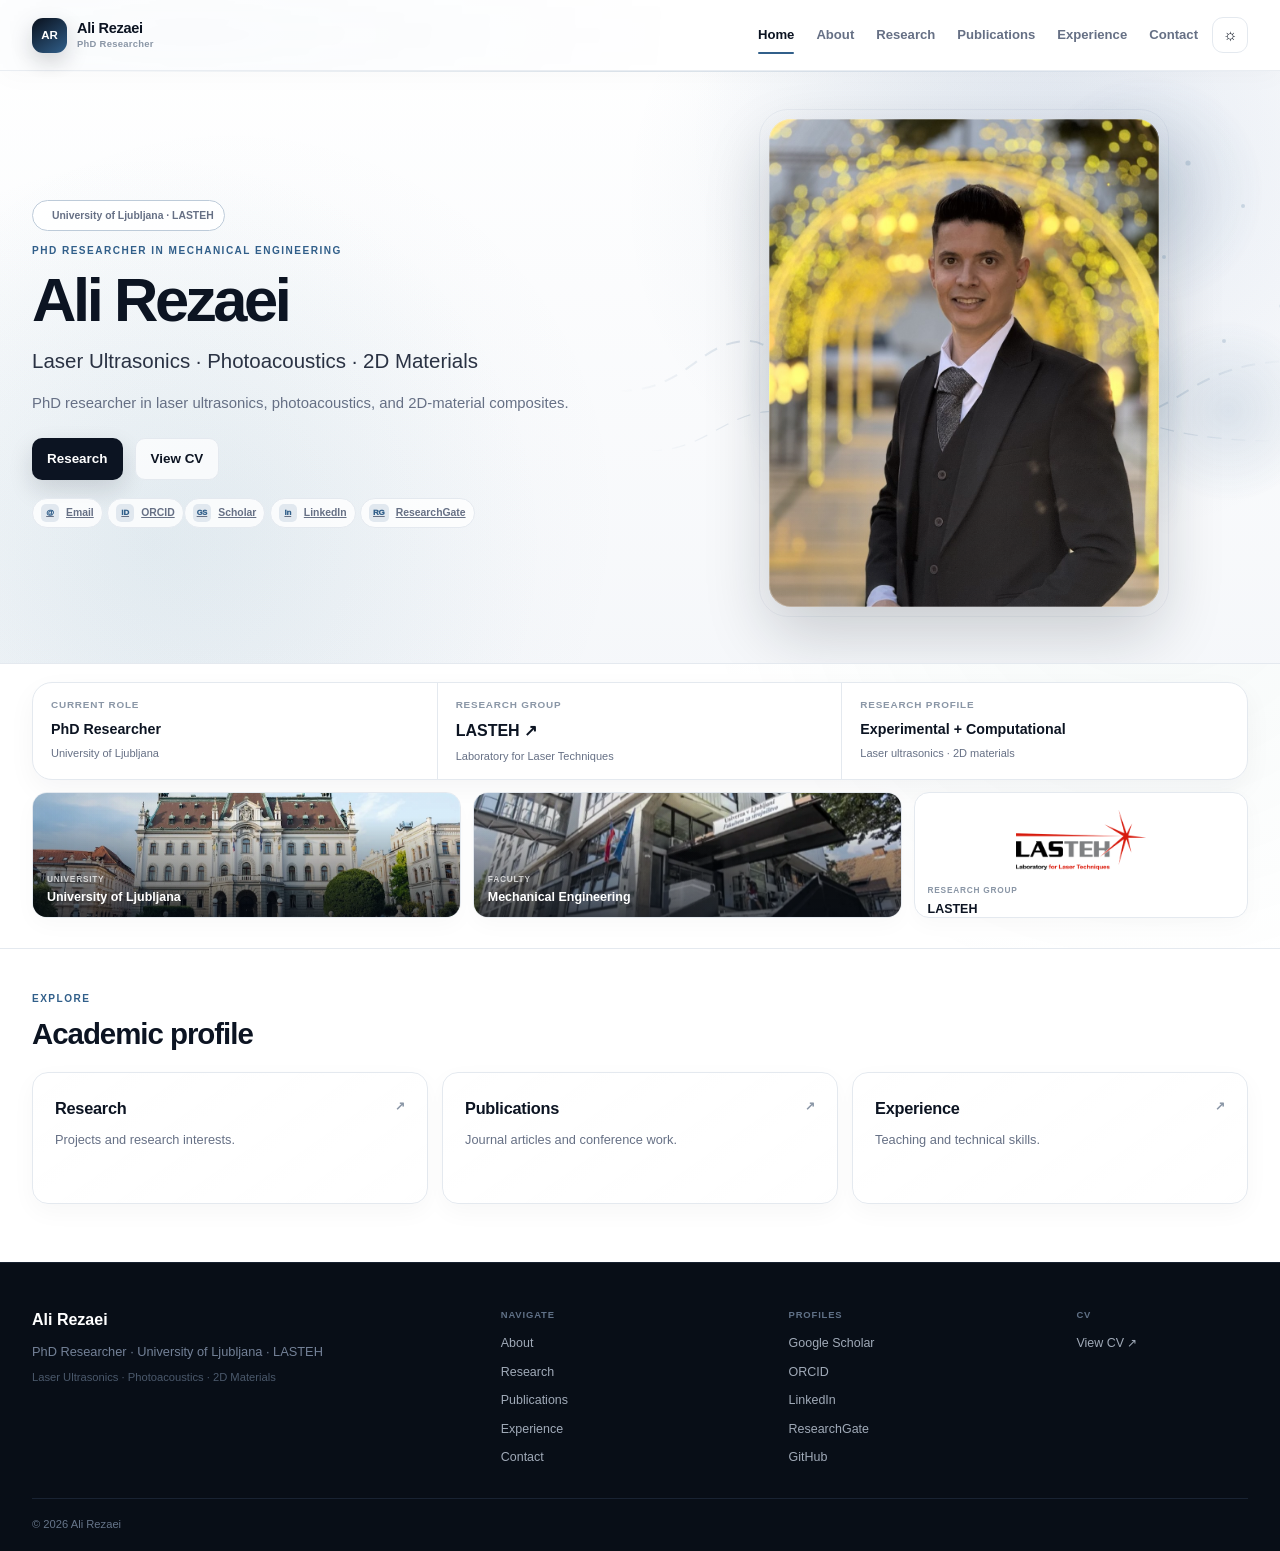
==== commit 2cc1e2e9: "Restore full classic design across all pages" ====
--- a/index.html
+++ b/index.html
@@ -8,7 +8,7 @@
 <meta content="index, follow" name="robots"/>
 <meta content="#f7f9fc" name="theme-color"/>
 <link href="favicon.svg" rel="icon" type="image/svg+xml"/>
-<link href="style-v59.css" rel="stylesheet"/>
+<link href="style-v60.css" rel="stylesheet"/>
 <meta content="Ali Rezaei — PhD researcher in Mechanical Engineering at the University of Ljubljana working on laser ultrasonics, photoacoustics, 2D materials, and multiphysics modelling." name="description"/>
 <title>Ali Rezaei | PhD Researcher</title>
 <link href="https://alicfc4.github.io/" rel="canonical"/><meta content="Ali Rezaei | PhD Researcher" property="og:title"/><meta content="website" property="og:type"/><meta content="https://alicfc4.github.io/" property="og:url"/><meta content="https://alicfc4.github.io/social-preview.jpg" property="og:image"/><meta content="Ali Rezaei — PhD researcher in Mechanical Engineering at the University of Ljubljana working on laser ultrasonics, photoacoustics, 2D materials, and multiphysics modelling." property="og:description"/><meta content="light dark" name="color-scheme"/><meta content="1200" property="og:image:width"/><meta content="630" property="og:image:height"/><meta content="Ali Rezaei" property="og:site_name"/><meta content="summary_large_image" name="twitter:card"/><meta content="Ali Rezaei | PhD Researcher" name="twitter:title"/><meta content="Ali Rezaei — PhD researcher in Mechanical Engineering at the University of Ljubljana working on laser ultrasonics, photoacoustics, 2D materials, and multiphysics modelling." name="twitter:description"/><meta content="https://alicfc4.github.io/social-preview.jpg" name="twitter:image"/><meta content="v28-clean-locked" name="site-version"/><link href="https://www.fs.uni-lj.si" rel="preconnect"/><link href="https://web.fs.uni-lj.si" rel="preconnect"/><link href="https://ars.els-cdn.com" rel="preconnect"/><meta content="https://alicfc4.github.io/social-preview.jpg" property="og:image:secure_url"/><meta content="image/jpeg" property="og:image:type"/><meta content="Ali Rezaei — PhD Researcher in Mechanical Engineering" property="og:image:alt"/><meta content="Ali Rezaei — PhD Researcher in Mechanical Engineering" name="twitter:image:alt"/><script type="application/ld+json">{"@context": "https://schema.org", "@type": "Person", "name": "Ali Rezaei", "url": "https://alicfc4.github.io/", "image": "https://alicfc4.github.io/profile.jpg", "jobTitle": "PhD Researcher", "email": "mailto:ali.rezaei@fs.uni-lj.si", "affiliation": {"@type": "CollegeOrUniversity", "name": "University of Ljubljana", "department": "Faculty of Mechanical Engineering"}, "memberOf": {"@type": "Organization", "name": "Laboratory for Laser Techniques (LASTEH)", "url": "https://web.fs.uni-lj.si/lasteh/en/"}, "sameAs": ["https://scholar.google.com/citations?user=SSciRw8AAAAJ&hl=en", "https://orcid.org/0009-0006-3180-2702", "https://si.linkedin.com/in/ali-rezaei-phys", "https://www.researchgate.net/profile/Ali-Rezaei-67", "https://github.com/alicfc4"], "knowsAbout": ["Laser ultrasonics", "Photoacoustics", "Two-dimensional materials", "Graphene", "Multiphysics modelling"]}</script><link href="site.webmanifest" rel="manifest"/></head>
@@ -236,5 +236,5 @@
 <button aria-label="Back to top" class="back-to-top" type="button">↑</button>
 <div aria-hidden="true" class="page-transition"></div>
 <button aria-label="Back to top" class="back-to-top" type="button">↑</button>
-<script defer="True" src="script-v59.js"></script></body>
+<script defer="True" src="script-v60.js"></script></body>
 </html>
--- a/style-v60.css
+++ b/style-v60.css
@@ -0,0 +1,8366 @@
+
+*{box-sizing:border-box}
+:root{
+  --bg:#ffffff;--bg-elev:#ffffff;--ink:#0c1422;--muted:#667085;--muted2:#8a96a6;
+  --line:#e4e9ef;--soft:#f5f7fa;--blue:#315f8a;--blue2:#6e94b7;--dark:#0b1220;
+  --nav:rgba(255,255,255,.82);--glass:rgba(255,255,255,.72);--shadow:0 22px 60px rgba(15,23,36,.09);
+  --shadow-sm:0 12px 32px rgba(15,23,36,.06);--radius:22px;--shell:1180px;
+}
+html[data-theme="dark"]{
+  --bg:#0b111b;--bg-elev:#111927;--ink:#eef4fb;--muted:#a8b4c5;--muted2:#7f8da1;
+  --line:#243044;--soft:#0f1724;--blue:#8db4d7;--blue2:#7394b5;--dark:#060b12;
+  --nav:rgba(11,17,27,.78);--glass:rgba(17,25,39,.72);--shadow:0 22px 70px rgba(0,0,0,.24);
+  --shadow-sm:0 12px 36px rgba(0,0,0,.20);
+}
+html{scroll-behavior:smooth;color-scheme:light}
+html[data-theme="dark"]{color-scheme:dark}
+body{
+  margin:0;font-family:Inter,ui-sans-serif,-apple-system,BlinkMacSystemFont,"Segoe UI",sans-serif;
+  color:var(--ink);background:var(--bg);line-height:1.65;overflow-x:hidden;
+  -webkit-font-smoothing:antialiased;text-rendering:optimizeLegibility;
+}
+body::before{
+  content:"";position:fixed;inset:0;pointer-events:none;z-index:-2;
+  background:
+    radial-gradient(circle at 15% 0%,rgba(67,110,160,.08),transparent 30%),
+    radial-gradient(circle at 90% 35%,rgba(84,151,145,.06),transparent 30%);
+}
+a{color:inherit}img{max-width:100%;display:block}
+.shell{width:min(var(--shell),calc(100% - 48px));margin:0 auto}
+.page-noise{pointer-events:none;position:fixed;inset:0;z-index:9999;opacity:.018;background-image:radial-gradient(currentColor .45px,transparent .45px);background-size:6px 6px}
+.skip-link{position:fixed;left:16px;top:-80px;z-index:10000;background:var(--ink);color:var(--bg);padding:10px 14px;border-radius:10px;text-decoration:none;font-weight:800}
+.skip-link:focus{top:14px}
+
+.site-header{
+  position:sticky;top:0;z-index:1000;background:var(--nav);backdrop-filter:blur(20px) saturate(170%);
+  border-bottom:1px solid color-mix(in srgb,var(--line) 82%,transparent);
+}
+.scroll-progress{position:absolute;left:0;right:0;bottom:-1px;height:2px;overflow:hidden}
+.scroll-progress span{display:block;width:0;height:100%;background:linear-gradient(90deg,var(--blue),#78a6cb);box-shadow:0 0 16px color-mix(in srgb,var(--blue) 55%,transparent)}
+.nav-shell{min-height:76px;display:flex;align-items:center;justify-content:space-between;gap:28px}
+.brand{display:flex;align-items:center;gap:11px;text-decoration:none}
+.brand-mark{
+  width:38px;height:38px;border-radius:12px;display:grid;place-items:center;background:linear-gradient(145deg,#09101c,#315f8a);
+  color:#fff;font-size:.78rem;font-weight:900;box-shadow:0 9px 22px rgba(15,23,36,.18);transition:.25s ease;
+}
+.brand:hover .brand-mark{transform:rotate(-4deg) translateY(-1px)}
+.brand-copy{display:flex;flex-direction:column;line-height:1.1}
+.brand-copy strong{font-size:.98rem;letter-spacing:-.02em}
+.brand-copy small{margin-top:4px;color:var(--muted2);font-size:.65rem;font-weight:700;letter-spacing:.03em}
+.nav-actions{display:flex;align-items:center;gap:16px}
+.main-nav{display:flex;align-items:center;gap:24px}
+.main-nav a{
+  position:relative;text-decoration:none;color:var(--muted);font-size:.88rem;font-weight:700;padding:10px 0;transition:.2s ease
+}
+.main-nav a::after{content:"";position:absolute;left:50%;right:50%;bottom:2px;height:2px;background:var(--blue);border-radius:2px;transition:.25s ease}
+.main-nav a:hover,.main-nav a.active{color:var(--ink)}
+.main-nav a:hover::after,.main-nav a.active::after{left:0;right:0}
+.theme-toggle{
+  width:38px;height:38px;border:1px solid var(--line);border-radius:12px;background:var(--glass);color:var(--ink);
+  display:grid;place-items:center;cursor:pointer;transition:.2s ease;position:relative;overflow:hidden
+}
+.theme-toggle:hover{transform:translateY(-2px);box-shadow:var(--shadow-sm)}
+.theme-icon{position:absolute;transition:.25s ease;font-size:1rem}
+.theme-icon.moon{opacity:0;transform:translateY(12px)}
+html[data-theme="dark"] .theme-icon.sun{opacity:0;transform:translateY(-12px)}
+html[data-theme="dark"] .theme-icon.moon{opacity:1;transform:none}
+.menu-toggle{display:none;border:0;background:transparent;padding:8px}
+.menu-toggle span{display:block;width:24px;height:2px;background:var(--ink);margin:5px 0;transition:.22s ease}
+.mobile-nav-backdrop{display:none}
+
+.hero{
+  position:relative;overflow:hidden;background:
+  radial-gradient(circle at 12% 80%,rgba(92,153,174,.10),transparent 32%),
+  radial-gradient(circle at 85% 12%,rgba(68,106,166,.13),transparent 33%),
+  linear-gradient(180deg,color-mix(in srgb,var(--bg) 97%,#e8f1f8),color-mix(in srgb,var(--soft) 96%,#fff));
+  border-bottom:1px solid var(--line)
+}
+.hero-layout{min-height:calc(100vh - 76px);display:grid;grid-template-columns:1.06fr .94fr;gap:76px;align-items:center;padding:68px 0}
+.hero-copy{position:relative;z-index:2}
+.availability-chip{
+  width:max-content;max-width:100%;display:inline-flex;align-items:center;gap:9px;margin-bottom:18px;padding:7px 10px;
+  border:1px solid color-mix(in srgb,var(--blue) 22%,var(--line));border-radius:999px;background:var(--glass);
+  color:var(--muted);font-size:.72rem;font-weight:800;backdrop-filter:blur(12px)
+}
+.pulse-dot{width:8px;height:8px;border-radius:50%;background:#36a46e;box-shadow:0 0 0 0 rgba(54,164,110,.35);animation:pulse 2s infinite}
+@keyframes pulse{70%{box-shadow:0 0 0 8px rgba(54,164,110,0)}100%{box-shadow:0 0 0 0 rgba(54,164,110,0)}}
+.eyebrow{margin:0 0 10px;color:var(--blue);font-size:.71rem;font-weight:900;letter-spacing:.16em;text-transform:uppercase}
+.eyebrow.small{font-size:.64rem}
+.hero h1{margin:0;font-size:clamp(4.4rem,8vw,7.6rem);line-height:.91;letter-spacing:-.068em}
+.hero-title{margin:27px 0 0;font-size:clamp(1.35rem,2.55vw,2.12rem);line-height:1.35;color:color-mix(in srgb,var(--ink) 67%,var(--muted))}
+.hero-lead{max-width:660px;margin:22px 0 0;color:var(--muted);font-size:1.04rem}
+.hero-actions{display:flex;gap:12px;flex-wrap:wrap;margin-top:30px}
+.btn{
+  display:inline-flex;align-items:center;justify-content:center;min-height:49px;padding:0 21px;border-radius:13px;
+  text-decoration:none;font-weight:850;transition:transform .22s ease,box-shadow .22s ease,border-color .22s ease
+}
+.btn:hover{transform:translateY(-3px)}
+.btn-primary{background:var(--ink);color:var(--bg);box-shadow:0 13px 28px rgba(15,23,36,.16)}
+.btn-secondary{background:var(--glass);border:1px solid var(--line);color:var(--ink);backdrop-filter:blur(12px)}
+.btn-secondary:hover{box-shadow:var(--shadow-sm)}
+.compact-links{display:flex;gap:15px;flex-wrap:wrap;margin-top:28px}
+.compact-links a{position:relative;color:var(--muted);text-decoration:none;font-size:.81rem;font-weight:760}
+.compact-links a::after{content:"↗";margin-left:4px;font-size:.7rem;opacity:.6}
+.compact-links a:hover{color:var(--blue)}
+.hero-photo-panel{position:relative;width:min(100%,455px);justify-self:end;transition:transform .16s ease}
+.photo-glow{position:absolute;inset:-38px;border-radius:50%;background:radial-gradient(circle,rgba(70,117,165,.18),transparent 65%);filter:blur(10px)}
+.profile-photo{position:relative;width:100%;aspect-ratio:4/5;object-fit:cover;object-position:center 25%;border-radius:30px;box-shadow:0 30px 75px rgba(15,23,36,.24)}
+.hero-photo-panel::after{content:"";position:absolute;inset:0;border-radius:30px;box-shadow:inset 0 0 0 1px rgba(255,255,255,.25);pointer-events:none}
+.floating-badge{
+  position:absolute;z-index:2;padding:11px 14px;border-radius:14px;background:var(--glass);backdrop-filter:blur(16px);
+  border:1px solid color-mix(in srgb,var(--line) 70%,transparent);box-shadow:var(--shadow-sm)
+}
+.floating-badge span{display:block;color:var(--muted2);font-size:.63rem;text-transform:uppercase;letter-spacing:.08em}
+.floating-badge strong{display:block;font-size:.81rem;margin-top:2px}
+.badge-one{left:-38px;bottom:75px}.badge-two{right:-25px;top:48px}
+.hero-orb{position:absolute;border-radius:50%;filter:blur(1px);opacity:.48}
+.orb-one{width:220px;height:220px;right:-60px;top:18%;background:radial-gradient(circle,#b7cce0,transparent 68%)}
+.orb-two{width:260px;height:260px;left:-80px;bottom:0;background:radial-gradient(circle,#c6e1dc,transparent 70%)}
+.orb-three{width:330px;height:330px;right:-120px;top:-80px;background:radial-gradient(circle,#bfd0e4,transparent 68%)}
+
+.section{padding:88px 0}.compact-section{padding:38px 0}.surface-soft{background:var(--soft)}
+.home-stat-rail{
+  display:grid;grid-template-columns:repeat(3,1fr);border:1px solid var(--line);border-radius:20px;background:var(--bg-elev);
+  overflow:hidden;box-shadow:var(--shadow-sm)
+}
+.home-stat{padding:21px 24px;border-right:1px solid var(--line)}
+.home-stat:last-child{border-right:0}
+.stat-kicker{display:block;color:var(--muted2);font-size:.66rem;font-weight:900;text-transform:uppercase;letter-spacing:.08em;margin-bottom:5px}
+.home-stat strong{display:block;font-size:1rem}
+.home-stat small{display:block;color:var(--muted);font-size:.77rem;margin-top:3px}
+
+.feature-split,.two-col,.signature-grid{display:grid;grid-template-columns:.72fr 1.28fr;gap:70px;align-items:start}
+.section-heading h2,.cta-panel h2,.signature-copy h2{margin:0;font-size:clamp(2.35rem,4.35vw,4rem);line-height:1.05;letter-spacing:-.047em}
+.signature-copy>p:not(.eyebrow){max-width:560px;color:var(--muted)}
+.research-signature{background:var(--bg)}
+.signature-grid{align-items:center}
+.signature-visual{
+  display:grid;grid-template-columns:1fr auto 1fr auto 1fr auto 1fr;align-items:center;gap:10px;
+  padding:26px;border:1px solid var(--line);border-radius:22px;background:
+    radial-gradient(circle at 100% 0%,rgba(53,95,136,.10),transparent 30%),var(--bg-elev);
+  box-shadow:var(--shadow-sm)
+}
+.sig-stage{min-height:115px;border:1px solid var(--line);border-radius:16px;background:var(--soft);display:flex;flex-direction:column;align-items:center;justify-content:center;gap:14px;padding:14px;text-align:center}
+.sig-stage span{font-size:.74rem;color:var(--muted);font-weight:800}
+.sig-arrow{color:var(--muted2);font-weight:900}
+.laser-line{width:48px;height:3px;background:linear-gradient(90deg,transparent,var(--blue));box-shadow:0 0 12px color-mix(in srgb,var(--blue) 50%,transparent)}
+.layer-icon{position:relative;width:42px;height:30px}
+.layer-icon::before,.layer-icon::after{content:"";position:absolute;left:4px;width:34px;height:6px;border-radius:4px;background:var(--blue);transform:skewX(-25deg)}
+.layer-icon::before{top:5px;box-shadow:0 10px 0 color-mix(in srgb,var(--blue) 68%,transparent),0 20px 0 color-mix(in srgb,var(--blue) 38%,transparent)}
+.block-icon{width:40px;height:30px;border-radius:7px;background:radial-gradient(circle at 30% 35%,var(--blue) 0 2px,transparent 3px),radial-gradient(circle at 70% 65%,var(--blue) 0 2px,transparent 3px),color-mix(in srgb,var(--blue) 15%,var(--bg));border:1px solid var(--line)}
+.wave-icon{font-style:normal;color:var(--blue);font-weight:900;letter-spacing:2px}
+
+.featured-paper{display:grid;grid-template-columns:90px 1fr;gap:24px;padding:27px;border:1px solid var(--line);border-radius:20px;background:var(--bg-elev);box-shadow:var(--shadow-sm);transition:.25s ease}
+.featured-paper:hover{transform:translateY(-4px);box-shadow:var(--shadow)}
+.paper-year,.pub-year{color:var(--blue);font-size:1.05rem;font-weight:900}
+.paper-journal,.pub-type{margin:0 0 8px;color:var(--muted2);font-size:.71rem;font-weight:900;text-transform:uppercase;letter-spacing:.08em}
+.featured-paper h3{margin:0;font-size:1.35rem;line-height:1.4}.paper-authors{color:var(--muted)}
+.text-link{display:inline-flex;margin-top:8px;color:var(--blue);text-decoration:none;font-weight:850}
+.text-link:hover{text-decoration:underline}
+
+.cta-panel{
+  display:flex;align-items:center;justify-content:space-between;gap:30px;padding:36px;border-radius:25px;
+  background:linear-gradient(145deg,#08101c,#17314a);color:#fff;box-shadow:0 28px 70px rgba(11,18,32,.20);overflow:hidden;position:relative
+}
+.cta-panel::after{content:"";position:absolute;width:220px;height:220px;border-radius:50%;right:-65px;top:-85px;background:radial-gradient(circle,rgba(130,181,221,.20),transparent 68%)}
+.cta-panel .eyebrow{color:#adc4db}.cta-actions{display:flex;gap:12px;flex-wrap:wrap;position:relative;z-index:2}
+.cta-panel .btn-primary{background:#fff;color:#0b1220}.cta-panel .btn-secondary{color:#fff;border-color:#35455b;background:rgba(255,255,255,.07)}
+
+.page-hero{position:relative;overflow:hidden;padding:94px 0 72px;background:linear-gradient(180deg,color-mix(in srgb,var(--bg) 97%,#e9f1f8),var(--soft));border-bottom:1px solid var(--line)}
+.page-hero::after{content:"";position:absolute;right:-90px;top:-110px;width:320px;height:320px;border-radius:50%;background:radial-gradient(circle,color-mix(in srgb,var(--blue) 12%,transparent),transparent 68%)}
+.narrow-page{max-width:880px}
+.page-hero h1{margin:0;font-size:clamp(3.2rem,6.4vw,5.8rem);line-height:.98;letter-spacing:-.062em}
+.page-intro{max-width:720px;margin:22px 0 0;color:var(--muted);font-size:1.08rem}
+
+.prose-card,.experience-card,.skill-panel,.research-tile,.update-mini,.contact-card,.language-card,.project-panel{
+  border:1px solid var(--line);background:var(--bg-elev);box-shadow:var(--shadow-sm)
+}
+.prose-card{padding:29px;border-radius:21px}.prose-card p{margin:0 0 16px;color:var(--muted);font-size:1.04rem}.prose-card p:last-child{margin-bottom:0}
+
+.timeline{position:relative;margin-top:36px}.timeline::before{content:"";position:absolute;left:210px;top:12px;bottom:12px;width:1px;background:var(--line)}
+.timeline-row{display:grid;grid-template-columns:180px 28px 1fr;gap:18px;padding:27px 0}
+.timeline-date{color:var(--muted);font-size:.85rem;font-weight:750;padding-top:4px}
+.timeline-dot{position:relative}.timeline-dot::before{content:"";position:absolute;left:9px;top:6px;width:10px;height:10px;border-radius:50%;background:var(--blue);box-shadow:0 0 0 6px color-mix(in srgb,var(--blue) 12%,transparent)}
+.timeline-content h3{margin:9px 0 3px;font-size:1.35rem}.timeline-content p{margin:7px 0 0;color:var(--muted)}.institution{font-weight:750;color:color-mix(in srgb,var(--ink) 75%,var(--muted))!important}
+.pill{display:inline-flex;padding:5px 9px;border-radius:999px;background:var(--ink);color:var(--bg);font-size:.68rem;font-weight:900;text-transform:uppercase;letter-spacing:.06em}
+
+.language-cards{display:grid;grid-template-columns:repeat(3,1fr);gap:14px}
+.language-card{min-height:145px;padding:22px;border-radius:18px;display:flex;flex-direction:column;justify-content:center;transition:.25s ease}
+.language-card:hover,.research-tile:hover,.skill-panel:hover,.update-mini:hover,.contact-card:hover,.project-panel:hover{transform:translateY(-5px);box-shadow:var(--shadow)}
+.language-card span{color:var(--muted2);font-size:.72rem;text-transform:uppercase;letter-spacing:.08em}.language-card strong{font-size:1.14rem;margin-top:5px}.language-card small{margin-top:7px;color:var(--muted)}
+
+.research-card-grid{display:grid;grid-template-columns:repeat(3,1fr);gap:18px}
+.research-tile{position:relative;overflow:hidden;border-radius:19px;padding:24px;transition:.25s ease}
+.research-tile::before,.skill-panel::before,.contact-card::before{
+  content:"";position:absolute;inset:-1px;border-radius:inherit;pointer-events:none;opacity:0;
+  background:radial-gradient(380px circle at var(--mx,50%) var(--my,50%),color-mix(in srgb,var(--blue) 12%,transparent),transparent 42%);
+  transition:opacity .2s ease
+}
+.research-tile:hover::before,.skill-panel:hover::before,.contact-card:hover::before{opacity:1}
+.research-tile span{color:var(--muted2);font-size:.72rem;font-weight:900}.research-tile h3{margin:26px 0 8px;font-size:1.18rem}.research-tile p{margin:0;color:var(--muted)}
+
+.project-list{display:grid;gap:18px;margin-top:34px}.project-panel{display:grid;grid-template-columns:175px 1fr;gap:30px;padding:28px;border-radius:20px;transition:.25s ease}
+.project-meta{display:flex;flex-direction:column;align-items:flex-start;gap:8px}.project-meta strong{font-size:.85rem}.project-meta small{color:var(--muted)}
+.status-dot-live{width:9px;height:9px;border-radius:50%;background:#34a36f;box-shadow:0 0 0 5px rgba(52,163,111,.12)}
+.project-content h3{margin:0;font-size:1.35rem;line-height:1.4}.project-content>p:not(.eyebrow){color:var(--muted)}
+.tag-row{display:flex;flex-wrap:wrap;gap:8px;margin-top:16px}.tag-row span{padding:7px 10px;border-radius:999px;border:1px solid var(--line);background:var(--soft);color:var(--muted);font-size:.76rem;font-weight:750}
+
+.flow-map{display:grid;grid-template-columns:1fr auto 1fr auto 1fr auto 1fr;gap:12px;align-items:center;padding:24px;border:1px solid var(--line);border-radius:22px;background:var(--bg-elev);box-shadow:var(--shadow-sm)}
+.flow-node{min-height:135px;padding:18px;border-radius:16px;background:var(--soft);border:1px solid var(--line);display:flex;flex-direction:column;justify-content:center}
+.flow-node span{color:var(--muted2);font-size:.7rem;font-weight:900}.flow-node strong{margin-top:14px}.flow-node small{margin-top:4px;color:var(--muted)}.flow-arrow{color:var(--muted2);font-size:1.25rem;font-weight:900}
+
+.publication-toolbar{display:flex;justify-content:flex-end;margin-bottom:20px}
+.filter-group{display:flex;gap:8px;flex-wrap:wrap}
+.filter-btn{
+  border:1px solid var(--line);background:var(--bg-elev);color:var(--muted);padding:8px 11px;border-radius:999px;
+  font-size:.76rem;font-weight:850;cursor:pointer;transition:.2s ease
+}
+.filter-btn span{opacity:.65;margin-left:4px}.filter-btn:hover,.filter-btn.active{color:var(--ink);border-color:color-mix(in srgb,var(--blue) 35%,var(--line));background:color-mix(in srgb,var(--blue) 7%,var(--bg-elev))}
+.clean-list{border-top:1px solid var(--line)}
+.pub-row{display:grid;grid-template-columns:100px 1fr;gap:30px;padding:34px 0;border-bottom:1px solid var(--line);transition:.25s ease}
+.pub-row.filtered-out{display:none}.pub-content h3{margin:0;max-width:900px;font-size:1.35rem;line-height:1.42}.pub-content p{color:var(--muted);max-width:950px}.pub-venue{font-weight:750;color:color-mix(in srgb,var(--ink) 72%,var(--muted))!important}
+
+.experience-card{border-radius:20px;padding:28px}.experience-head{display:flex;justify-content:space-between;gap:20px}.experience-head span:first-child{color:var(--blue);font-weight:850;font-size:.85rem}.experience-head h3{margin:4px 0 3px;font-size:1.4rem}.experience-head p{margin:0;color:var(--muted)}
+.skills-grid{display:grid;grid-template-columns:repeat(3,1fr);gap:18px}.skill-panel{position:relative;overflow:hidden;border-radius:18px;padding:24px;transition:.25s ease}.skill-panel h3{margin:0 0 18px}
+.updates-row{display:grid;grid-template-columns:repeat(3,1fr);gap:18px}.update-mini{border-radius:18px;padding:24px;transition:.25s ease}.update-mini span{color:var(--blue);font-size:.8rem;font-weight:900}.update-mini h3{margin:18px 0 8px}.update-mini p{margin:0;color:var(--muted)}
+
+.contact-grid{display:grid;grid-template-columns:repeat(2,1fr);gap:16px}
+.contact-card{
+  position:relative;overflow:hidden;display:grid;grid-template-columns:1fr auto;gap:7px;padding:24px;border-radius:18px;
+  text-decoration:none;transition:.25s ease;text-align:left;color:var(--ink);font:inherit;cursor:pointer
+}
+button.contact-card{width:100%}
+.contact-card span{grid-column:1;color:var(--muted2);font-size:.7rem;font-weight:900;text-transform:uppercase;letter-spacing:.08em}.contact-card strong{font-size:1rem;overflow-wrap:anywhere}.contact-card b{grid-column:2;grid-row:1/3;align-self:center;color:var(--muted2)}
+.copy-state{font-size:.78rem}
+.institution-panel{padding:34px;border-radius:23px;background:linear-gradient(145deg,#08101c,#17314a);color:#fff;box-shadow:0 28px 65px rgba(11,18,32,.18)}
+.institution-panel h2{margin:0;font-size:2.35rem}.institution-panel p:last-child{color:#b7c2d0}
+
+.site-footer{background:#080e17;color:#95a1b2;padding:54px 0 20px;border-top:1px solid #172130}
+.footer-grid{display:grid;grid-template-columns:1.45fr .7fr .7fr .7fr;gap:44px;padding-bottom:36px}
+.footer-brand{color:#fff;text-decoration:none;font-weight:850;font-size:1.12rem}.footer-intro p{margin:8px 0 0;color:#738197;font-size:.85rem}.footer-note{display:block;margin-top:9px;color:#59697e;font-size:.76rem}
+.footer-links{display:flex;flex-direction:column;gap:9px}.footer-label{color:#607187;text-transform:uppercase;letter-spacing:.08em;font-size:.65rem;font-weight:900;margin-bottom:2px}
+.footer-links a{color:#a0aab8;text-decoration:none;font-size:.84rem}.footer-links a:hover{color:#fff}
+.footer-bottom{display:flex;justify-content:space-between;gap:20px;border-top:1px solid #192333;padding-top:18px;font-size:.77rem;color:#66758a}
+
+.back-to-top{position:fixed;right:22px;bottom:22px;z-index:900;width:44px;height:44px;border-radius:50%;border:1px solid var(--line);background:var(--glass);color:var(--ink);backdrop-filter:blur(12px);box-shadow:var(--shadow-sm);cursor:pointer;opacity:0;transform:translateY(12px);pointer-events:none;transition:.2s ease}
+.back-to-top.visible{opacity:1;transform:translateY(0);pointer-events:auto}
+.page-transition{position:fixed;inset:0;background:var(--bg);z-index:5000;pointer-events:none;opacity:0;transition:opacity .18s ease}
+body.is-leaving .page-transition{opacity:1}
+
+.reveal{opacity:0;transform:translateY(22px);transition:opacity .7s ease,transform .7s cubic-bezier(.2,.7,.2,1)}
+.reveal.visible{opacity:1;transform:none}.reveal-delay{transition-delay:.12s}
+::selection{background:color-mix(in srgb,var(--blue) 22%,transparent)}
+:focus-visible{outline:3px solid color-mix(in srgb,var(--blue) 35%,transparent);outline-offset:3px}
+
+@media(max-width:1040px){
+  .main-nav{gap:18px}.main-nav a{font-size:.84rem}
+  .hero-layout{grid-template-columns:1fr;min-height:auto}.hero-photo-panel{justify-self:start;width:min(100%,520px)}
+  .badge-one{left:15px}.badge-two{right:15px}
+  .research-card-grid,.skills-grid{grid-template-columns:repeat(2,1fr)}
+  .feature-split,.two-col,.signature-grid{grid-template-columns:1fr;gap:30px}
+  .signature-visual{max-width:760px}
+  .footer-grid{grid-template-columns:1.2fr 1fr 1fr}
+  .footer-grid>div:last-child{grid-column:2/4}
+}
+@media(max-width:820px){
+  .home-stat-rail{grid-template-columns:1fr}.home-stat{border-right:0;border-bottom:1px solid var(--line)}.home-stat:last-child{border-bottom:0}
+  .signature-visual{grid-template-columns:1fr}.sig-arrow{transform:rotate(90deg);justify-self:center}
+  .flow-map{grid-template-columns:1fr}.flow-arrow{transform:rotate(90deg);justify-self:center}
+  .updates-row{grid-template-columns:1fr}
+}
+@media(max-width:760px){
+  .shell{width:min(var(--shell),calc(100% - 30px))}.nav-shell{min-height:68px}.brand-copy small{display:none}
+  .menu-toggle{display:block;cursor:pointer}.nav-actions{gap:7px}
+  .main-nav{
+    display:none;position:fixed;top:78px;left:15px;right:15px;z-index:1100;flex-direction:column;align-items:stretch;gap:0;
+    padding:10px;background:var(--bg-elev);border:1px solid var(--line);border-radius:18px;box-shadow:var(--shadow)
+  }
+  .main-nav.open{display:flex}.main-nav a{padding:12px 13px;font-size:.92rem}.main-nav a::after{display:none}
+  .mobile-nav-backdrop{position:fixed;inset:0;z-index:1050;background:rgba(7,12,20,.32);backdrop-filter:blur(2px)}
+  .mobile-nav-backdrop.visible{display:block}
+  .hero-layout{padding:54px 0 70px;gap:50px}.hero h1{font-size:clamp(3.7rem,17vw,5.2rem)}
+  .floating-badge{position:relative;display:inline-block;margin-top:10px;left:auto!important;right:auto!important;top:auto!important;bottom:auto!important}
+  .hero-photo-panel{display:flex;flex-wrap:wrap;gap:8px}.profile-photo{flex-basis:100%}
+  .research-card-grid,.skills-grid,.contact-grid,.language-cards{grid-template-columns:1fr}
+  .timeline::before{left:9px}.timeline-row{grid-template-columns:28px 1fr;gap:14px}.timeline-date{grid-column:2}.timeline-dot{grid-column:1;grid-row:1/3}.timeline-content{grid-column:2}
+  .project-panel,.pub-row,.featured-paper{grid-template-columns:1fr}.publication-toolbar{justify-content:flex-start}
+  .cta-panel{flex-direction:column;align-items:flex-start}
+  .footer-grid{grid-template-columns:1fr;gap:26px}.footer-grid>div:last-child{grid-column:auto}.footer-bottom{flex-direction:column}
+  .section{padding:72px 0}.page-hero{padding:76px 0 56px}
+}
+@media(prefers-reduced-motion:reduce){
+  html{scroll-behavior:auto}*,*::before,*::after{transition-duration:.01ms!important;animation-duration:.01ms!important}
+  .reveal{opacity:1!important;transform:none!important}.pulse-dot{animation:none}
+}
+
+
+/* =========================================================
+   V17 — Polished academic refinement
+   ========================================================= */
+
+/* Header refinement */
+.site-header{
+  box-shadow:0 6px 28px rgba(15,23,36,.025);
+}
+.nav-shell{
+  min-height:72px;
+}
+.brand-mark{
+  width:36px;
+  height:36px;
+}
+.main-nav{
+  gap:22px;
+}
+
+/* Hero proportions */
+.hero-layout{
+  min-height:min(820px,calc(100vh - 72px));
+  padding:58px 0 62px;
+  gap:68px;
+}
+.hero h1{
+  font-size:clamp(4rem,7.2vw,6.7rem);
+  letter-spacing:-.064em;
+  max-width:720px;
+}
+.hero-title{
+  margin-top:23px;
+  font-size:clamp(1.28rem,2.25vw,1.92rem);
+  max-width:760px;
+}
+.hero-lead{
+  margin-top:19px;
+  max-width:650px;
+  font-size:1rem;
+  line-height:1.72;
+}
+.availability-chip{
+  margin-bottom:16px;
+  padding:7px 11px;
+  background:color-mix(in srgb,var(--bg-elev) 84%,transparent);
+}
+.hero-meta-line{
+  display:flex;
+  align-items:center;
+  flex-wrap:wrap;
+  gap:8px;
+  margin-top:15px;
+  color:var(--muted2);
+  font-size:.73rem;
+  font-weight:700;
+}
+.hero-meta-line i{
+  width:3px;
+  height:3px;
+  border-radius:50%;
+  background:var(--muted2);
+  opacity:.65;
+}
+.hero-actions{
+  margin-top:27px;
+}
+.btn{
+  min-height:47px;
+  padding:0 19px;
+}
+.btn-primary{
+  box-shadow:0 10px 24px rgba(15,23,36,.14);
+}
+
+/* Photo — slightly smaller and more premium */
+.hero-photo-panel{
+  width:min(100%,430px);
+}
+.profile-photo{
+  border-radius:26px;
+  box-shadow:0 26px 65px rgba(15,23,36,.20);
+}
+.hero-photo-panel::after{
+  border-radius:26px;
+}
+.photo-glow{
+  inset:-30px;
+  opacity:.8;
+}
+.floating-badge{
+  padding:10px 13px;
+  border-radius:13px;
+  box-shadow:0 10px 28px rgba(15,23,36,.11);
+}
+.floating-badge span{
+  font-size:.61rem;
+}
+.floating-badge strong{
+  font-size:.79rem;
+}
+.badge-one{
+  left:-34px;
+  bottom:62px;
+}
+.badge-two{
+  right:-22px;
+  top:42px;
+}
+
+/* Academic profile pills */
+.profile-pills{
+  margin-top:24px;
+  gap:8px;
+}
+.profile-pills a{
+  display:inline-flex;
+  align-items:center;
+  gap:7px;
+  padding:7px 10px;
+  border-radius:999px;
+  border:1px solid var(--line);
+  background:color-mix(in srgb,var(--bg-elev) 78%,transparent);
+  color:var(--muted);
+  font-size:.74rem;
+  font-weight:800;
+  transition:.2s ease;
+}
+.profile-pills a::after{
+  display:none;
+}
+.profile-pills a:hover{
+  transform:translateY(-2px);
+  color:var(--ink);
+  border-color:color-mix(in srgb,var(--blue) 30%,var(--line));
+  box-shadow:0 8px 20px rgba(15,23,36,.06);
+}
+.mini-icon{
+  min-width:20px;
+  height:20px;
+  padding:0 4px;
+  display:inline-grid;
+  place-items:center;
+  border-radius:6px;
+  background:color-mix(in srgb,var(--blue) 10%,var(--soft));
+  color:var(--blue);
+  font-size:.58rem;
+  line-height:1;
+  font-weight:950;
+  letter-spacing:-.02em;
+}
+
+/* Lower-home sections feel lighter */
+.compact-section{
+  padding:28px 0 42px;
+}
+.home-stat-rail{
+  box-shadow:0 10px 28px rgba(15,23,36,.045);
+}
+.home-stat{
+  padding:18px 22px;
+}
+.research-signature{
+  padding-top:76px;
+  padding-bottom:76px;
+}
+.signature-visual{
+  box-shadow:0 10px 30px rgba(15,23,36,.045);
+}
+.featured-paper{
+  box-shadow:0 10px 30px rgba(15,23,36,.045);
+}
+
+/* General typography refinement */
+.section-heading h2,
+.cta-panel h2,
+.signature-copy h2{
+  letter-spacing:-.043em;
+}
+.page-hero h1{
+  letter-spacing:-.057em;
+}
+
+/* Cleaner surfaces */
+.prose-card,
+.experience-card,
+.skill-panel,
+.research-tile,
+.update-mini,
+.contact-card,
+.language-card,
+.project-panel{
+  box-shadow:0 8px 26px rgba(15,23,36,.04);
+}
+
+/* Smooth page fade-in */
+body{
+  animation:pageIn .32s ease both;
+}
+@keyframes pageIn{
+  from{opacity:.01;transform:translateY(4px)}
+  to{opacity:1;transform:none}
+}
+
+/* Better dark mode image treatment */
+html[data-theme="dark"] .profile-photo{
+  box-shadow:0 28px 72px rgba(0,0,0,.40);
+}
+html[data-theme="dark"] .profile-pills a{
+  background:rgba(17,25,39,.65);
+}
+
+/* Wide desktop tuning */
+@media(min-width:1450px){
+  .hero-layout{
+    max-width:1180px;
+  }
+}
+
+/* Tablet */
+@media(max-width:1040px){
+  .hero-layout{
+    padding-top:48px;
+  }
+  .hero-photo-panel{
+    width:min(100%,470px);
+  }
+}
+
+/* Mobile */
+@media(max-width:760px){
+  .hero-layout{
+    padding:46px 0 64px;
+  }
+  .hero h1{
+    font-size:clamp(3.45rem,16vw,4.9rem);
+  }
+  .hero-title{
+    font-size:1.18rem;
+  }
+  .hero-meta-line{
+    gap:6px;
+  }
+  .profile-pills{
+    gap:7px;
+  }
+  .profile-pills a{
+    padding:7px 9px;
+  }
+}
+
+.site-header.scrolled .nav-shell{min-height:64px}
+.site-header.scrolled .brand-mark{width:34px;height:34px}
+.site-header .nav-shell,.site-header .brand-mark{transition:.22s ease}
+
+
+/* =========================================================
+   V18 — Executive Academic Refinement
+   Restrained typography, calmer hierarchy, premium spacing
+   ========================================================= */
+
+/* Global density and rhythm */
+:root{
+  --shell:1140px;
+}
+body{
+  font-size:15.5px;
+}
+.section{
+  padding:76px 0;
+}
+.page-hero{
+  padding:72px 0 58px;
+}
+
+/* Navigation — more understated */
+.nav-shell{
+  min-height:68px;
+}
+.site-header.scrolled .nav-shell{
+  min-height:60px;
+}
+.brand-mark{
+  width:34px;
+  height:34px;
+  border-radius:11px;
+}
+.brand-copy strong{
+  font-size:.93rem;
+}
+.brand-copy small{
+  font-size:.61rem;
+}
+.main-nav{
+  gap:20px;
+}
+.main-nav a{
+  font-size:.84rem;
+  font-weight:680;
+}
+
+/* HOME — reduce visual dominance */
+.hero-layout{
+  min-height:auto;
+  padding:66px 0 74px;
+  grid-template-columns:1.02fr .98fr;
+  gap:64px;
+}
+.hero h1{
+  font-size:clamp(3.4rem,5.9vw,5.55rem);
+  line-height:.95;
+  letter-spacing:-.058em;
+  max-width:650px;
+}
+.hero-title{
+  margin-top:20px;
+  font-size:clamp(1.18rem,1.9vw,1.65rem);
+  line-height:1.42;
+  max-width:650px;
+}
+.hero-lead{
+  margin-top:18px;
+  max-width:620px;
+  font-size:.98rem;
+  line-height:1.78;
+}
+.eyebrow{
+  font-size:.67rem;
+  letter-spacing:.145em;
+}
+.availability-chip{
+  margin-bottom:14px;
+  font-size:.68rem;
+}
+.hero-meta-line{
+  margin-top:13px;
+  font-size:.70rem;
+}
+.hero-actions{
+  margin-top:24px;
+}
+.btn{
+  min-height:44px;
+  padding:0 17px;
+  border-radius:11px;
+  font-size:.88rem;
+}
+
+/* Home profile pills even more subtle */
+.profile-pills{
+  margin-top:20px;
+}
+.profile-pills a{
+  padding:6px 9px;
+  font-size:.69rem;
+}
+.mini-icon{
+  min-width:19px;
+  height:19px;
+  border-radius:5px;
+  font-size:.54rem;
+}
+
+/* Photo balance */
+.hero-photo-panel{
+  width:min(100%,405px);
+}
+.profile-photo{
+  border-radius:24px;
+}
+.hero-photo-panel::after{
+  border-radius:24px;
+}
+.floating-badge{
+  padding:9px 12px;
+}
+.floating-badge span{
+  font-size:.57rem;
+}
+.floating-badge strong{
+  font-size:.74rem;
+}
+.badge-one{
+  left:-30px;
+  bottom:56px;
+}
+.badge-two{
+  right:-18px;
+  top:38px;
+}
+
+/* Home secondary sections */
+.compact-section{
+  padding:22px 0 34px;
+}
+.home-stat{
+  padding:16px 20px;
+}
+.stat-kicker{
+  font-size:.62rem;
+}
+.home-stat strong{
+  font-size:.94rem;
+}
+.home-stat small{
+  font-size:.73rem;
+}
+.research-signature{
+  padding:66px 0;
+}
+.signature-copy h2,
+.section-heading h2,
+.cta-panel h2{
+  font-size:clamp(1.9rem,3.2vw,3.15rem);
+  line-height:1.1;
+  letter-spacing:-.038em;
+}
+.signature-copy>p:not(.eyebrow){
+  font-size:.96rem;
+}
+.signature-visual{
+  padding:22px;
+}
+.sig-stage{
+  min-height:100px;
+}
+.featured-paper{
+  padding:24px;
+}
+.featured-paper h3{
+  font-size:1.18rem;
+}
+.cta-panel{
+  padding:30px 32px;
+  border-radius:21px;
+}
+
+/* INNER PAGES — much more restrained */
+.page-hero h1{
+  font-size:clamp(2.7rem,4.5vw,4.35rem);
+  line-height:1.0;
+  letter-spacing:-.052em;
+  max-width:760px;
+}
+.page-intro{
+  margin-top:18px;
+  max-width:700px;
+  font-size:1rem;
+  line-height:1.72;
+}
+
+/* About / research / experience headings */
+.section-heading h2{
+  max-width:560px;
+}
+.prose-card{
+  padding:26px;
+}
+.prose-card p{
+  font-size:1rem;
+}
+
+/* Cards — calmer and less "template-ish" */
+.research-card-grid{
+  gap:15px;
+}
+.research-tile,
+.skill-panel,
+.update-mini,
+.language-card,
+.contact-card{
+  padding:21px;
+  border-radius:16px;
+}
+.research-tile h3{
+  margin-top:22px;
+  font-size:1.05rem;
+  line-height:1.42;
+}
+.research-tile p{
+  font-size:.91rem;
+}
+.skill-panel h3{
+  font-size:1rem;
+}
+.update-mini h3{
+  font-size:1rem;
+}
+.contact-card strong{
+  font-size:.94rem;
+}
+.language-card strong{
+  font-size:1.05rem;
+}
+
+/* Project cards */
+.project-panel{
+  padding:24px;
+  grid-template-columns:155px 1fr;
+}
+.project-content h3{
+  font-size:1.18rem;
+  line-height:1.45;
+}
+.project-content>p:not(.eyebrow){
+  font-size:.93rem;
+}
+
+/* Research flow */
+.flow-map{
+  padding:20px;
+}
+.flow-node{
+  min-height:116px;
+  padding:15px;
+}
+
+/* Publications */
+.pub-row{
+  grid-template-columns:88px 1fr;
+  padding:28px 0;
+}
+.pub-content h3{
+  font-size:1.16rem;
+  line-height:1.48;
+}
+.pub-content p{
+  font-size:.91rem;
+}
+.pub-year{
+  font-size:.94rem;
+}
+.filter-btn{
+  font-size:.71rem;
+  padding:7px 10px;
+}
+
+/* Experience */
+.experience-card{
+  padding:24px;
+}
+.experience-head h3{
+  font-size:1.22rem;
+}
+.skills-grid,
+.updates-row{
+  gap:15px;
+}
+
+/* Contact */
+.contact-grid{
+  gap:14px;
+}
+.institution-panel{
+  padding:28px 30px;
+}
+.institution-panel h2{
+  font-size:1.95rem;
+}
+
+/* Footer */
+.site-footer{
+  padding:46px 0 18px;
+}
+.footer-grid{
+  gap:38px;
+}
+.footer-brand{
+  font-size:1.04rem;
+}
+
+/* Reduce overly strong hover movement */
+.language-card:hover,
+.research-tile:hover,
+.skill-panel:hover,
+.update-mini:hover,
+.contact-card:hover,
+.project-panel:hover,
+.featured-paper:hover{
+  transform:translateY(-3px);
+}
+
+/* More elegant page hero composition */
+.page-hero .narrow-page{
+  max-width:820px;
+}
+
+/* Better reading width */
+.pub-content,
+.project-content,
+.prose-card{
+  max-width:900px;
+}
+
+/* Desktop polish */
+@media(min-width:1200px){
+  .hero-copy{
+    padding-right:8px;
+  }
+}
+
+/* Tablet */
+@media(max-width:1040px){
+  .hero-layout{
+    padding:52px 0 64px;
+  }
+  .hero-photo-panel{
+    width:min(100%,440px);
+  }
+}
+
+/* Mobile */
+@media(max-width:760px){
+  .page-hero h1{
+    font-size:clamp(2.45rem,11vw,3.45rem);
+  }
+  .hero h1{
+    font-size:clamp(3.05rem,15vw,4.45rem);
+  }
+  .hero-title{
+    font-size:1.08rem;
+  }
+  .hero-layout{
+    padding:44px 0 58px;
+  }
+  .section{
+    padding:62px 0;
+  }
+}
+
+
+/* =========================================================
+   V19 — Compact Academic Scale
+   Smaller typography, tighter hero, calmer first impression
+   ========================================================= */
+
+/* Overall vertical rhythm */
+.section{
+  padding:64px 0;
+}
+.page-hero{
+  padding:58px 0 46px;
+}
+
+/* Header slightly more compact */
+.nav-shell{
+  min-height:64px;
+}
+.site-header.scrolled .nav-shell{
+  min-height:58px;
+}
+.brand-mark{
+  width:32px;
+  height:32px;
+}
+.brand-copy strong{
+  font-size:.90rem;
+}
+.brand-copy small{
+  font-size:.58rem;
+}
+.main-nav a{
+  font-size:.81rem;
+}
+
+/* HOME */
+.hero-layout{
+  padding:48px 0 56px;
+  min-height:auto;
+  gap:58px;
+}
+.hero h1{
+  font-size:clamp(3rem,4.8vw,4.55rem);
+  line-height:.97;
+  letter-spacing:-.055em;
+  max-width:590px;
+}
+.hero-title{
+  margin-top:17px;
+  font-size:clamp(1.05rem,1.6vw,1.38rem);
+  line-height:1.45;
+  max-width:610px;
+}
+.hero-lead{
+  margin-top:15px;
+  max-width:590px;
+  font-size:.93rem;
+  line-height:1.74;
+}
+.eyebrow{
+  font-size:.63rem;
+}
+.availability-chip{
+  margin-bottom:12px;
+  font-size:.65rem;
+  padding:6px 10px;
+}
+.hero-meta-line{
+  font-size:.66rem;
+  margin-top:11px;
+}
+.hero-actions{
+  margin-top:21px;
+}
+.btn{
+  min-height:42px;
+  padding:0 15px;
+  font-size:.84rem;
+  border-radius:10px;
+}
+.profile-pills{
+  margin-top:17px;
+}
+.profile-pills a{
+  padding:5px 8px;
+  font-size:.65rem;
+}
+.mini-icon{
+  min-width:18px;
+  height:18px;
+  font-size:.50rem;
+}
+
+/* Smaller portrait */
+.hero-photo-panel{
+  width:min(100%,365px);
+}
+.profile-photo{
+  border-radius:22px;
+}
+.hero-photo-panel::after{
+  border-radius:22px;
+}
+.floating-badge{
+  padding:8px 10px;
+  border-radius:11px;
+}
+.floating-badge span{
+  font-size:.53rem;
+}
+.floating-badge strong{
+  font-size:.68rem;
+}
+.badge-one{
+  left:-24px;
+  bottom:46px;
+}
+.badge-two{
+  right:-15px;
+  top:30px;
+}
+
+/* Home cards and lower content */
+.compact-section{
+  padding:18px 0 28px;
+}
+.home-stat{
+  padding:14px 18px;
+}
+.home-stat strong{
+  font-size:.89rem;
+}
+.home-stat small{
+  font-size:.69rem;
+}
+.research-signature{
+  padding:54px 0;
+}
+.signature-copy h2,
+.section-heading h2,
+.cta-panel h2{
+  font-size:clamp(1.65rem,2.6vw,2.55rem);
+}
+.signature-copy>p:not(.eyebrow){
+  font-size:.91rem;
+}
+.signature-visual{
+  padding:18px;
+}
+.sig-stage{
+  min-height:88px;
+}
+.featured-paper h3{
+  font-size:1.06rem;
+}
+.cta-panel{
+  padding:26px 28px;
+}
+
+/* INNER PAGE HERO */
+.page-hero h1{
+  font-size:clamp(2.2rem,3.5vw,3.25rem);
+  line-height:1.03;
+  letter-spacing:-.048em;
+  max-width:690px;
+}
+.page-intro{
+  margin-top:15px;
+  max-width:650px;
+  font-size:.94rem;
+  line-height:1.7;
+}
+
+/* Section headings */
+.section-heading h2{
+  font-size:clamp(1.6rem,2.5vw,2.4rem);
+}
+.prose-card p{
+  font-size:.94rem;
+}
+
+/* About timeline */
+.timeline-row{
+  padding:22px 0;
+}
+.timeline-content h3{
+  font-size:1.17rem;
+}
+.timeline-content p{
+  font-size:.90rem;
+}
+
+/* Research cards */
+.research-tile{
+  padding:18px;
+}
+.research-tile h3{
+  margin-top:18px;
+  font-size:.98rem;
+}
+.research-tile p{
+  font-size:.86rem;
+}
+.research-tile span{
+  font-size:.64rem;
+}
+.project-panel{
+  padding:20px;
+  grid-template-columns:140px 1fr;
+}
+.project-content h3{
+  font-size:1.08rem;
+}
+.project-content>p:not(.eyebrow){
+  font-size:.88rem;
+}
+.tag-row span{
+  font-size:.70rem;
+  padding:6px 9px;
+}
+.flow-node{
+  min-height:104px;
+}
+
+/* Publications */
+.pub-row{
+  padding:24px 0;
+  grid-template-columns:78px 1fr;
+}
+.pub-content h3{
+  font-size:1.04rem;
+}
+.pub-content p{
+  font-size:.87rem;
+}
+.pub-year{
+  font-size:.88rem;
+}
+.pub-type{
+  font-size:.64rem;
+}
+
+/* Experience */
+.experience-card{
+  padding:20px;
+}
+.experience-head h3{
+  font-size:1.10rem;
+}
+.skill-panel,
+.update-mini{
+  padding:18px;
+}
+.skill-panel h3,
+.update-mini h3{
+  font-size:.94rem;
+}
+
+/* Contact page */
+.contact-card{
+  padding:18px;
+}
+.contact-card span{
+  font-size:.64rem;
+}
+.contact-card strong{
+  font-size:.90rem;
+}
+.institution-panel{
+  padding:24px 26px;
+}
+.institution-panel h2{
+  font-size:1.65rem;
+}
+
+/* Footer */
+.site-footer{
+  padding:40px 0 16px;
+}
+.footer-grid{
+  gap:32px;
+}
+.footer-brand{
+  font-size:.98rem;
+}
+
+/* Mobile */
+@media(max-width:760px){
+  .hero h1{
+    font-size:clamp(2.85rem,13vw,3.8rem);
+  }
+  .hero-title{
+    font-size:1rem;
+  }
+  .page-hero h1{
+    font-size:clamp(2.15rem,9.5vw,2.9rem);
+  }
+  .hero-layout{
+    padding:38px 0 50px;
+  }
+  .section{
+    padding:54px 0;
+  }
+}
+
+
+/* =========================================================
+   V20 — Clean Home
+   Remove duplication; concise academic landing page
+   ========================================================= */
+
+.home-explore-section{
+  padding:54px 0 66px;
+  background:var(--bg);
+}
+
+.home-explore-head{
+  display:grid;
+  grid-template-columns:.72fr 1.28fr;
+  gap:56px;
+  align-items:end;
+  margin-bottom:22px;
+}
+
+.home-explore-head h2{
+  margin:0;
+  font-size:clamp(1.5rem,2.3vw,2.15rem);
+  line-height:1.1;
+  letter-spacing:-.035em;
+}
+
+.home-explore-head>p{
+  margin:0;
+  max-width:620px;
+  color:var(--muted);
+  font-size:.88rem;
+  line-height:1.7;
+}
+
+.home-explore-grid{
+  display:grid;
+  grid-template-columns:repeat(3,1fr);
+  gap:14px;
+}
+
+.home-explore-card{
+  position:relative;
+  display:grid;
+  grid-template-columns:36px 1fr auto;
+  gap:14px;
+  align-items:start;
+  min-height:150px;
+  padding:20px;
+  border:1px solid var(--line);
+  border-radius:16px;
+  background:var(--bg-elev);
+  text-decoration:none;
+  box-shadow:0 8px 24px rgba(15,23,36,.035);
+  transition:transform .22s ease,border-color .22s ease,box-shadow .22s ease;
+  overflow:hidden;
+}
+
+.home-explore-card::before{
+  content:"";
+  position:absolute;
+  inset:0;
+  opacity:0;
+  background:radial-gradient(circle at 100% 0%,color-mix(in srgb,var(--blue) 10%,transparent),transparent 40%);
+  transition:opacity .22s ease;
+}
+
+.home-explore-card:hover{
+  transform:translateY(-3px);
+  border-color:color-mix(in srgb,var(--blue) 28%,var(--line));
+  box-shadow:0 13px 30px rgba(15,23,36,.06);
+}
+
+.home-explore-card:hover::before{
+  opacity:1;
+}
+
+.explore-number{
+  position:relative;
+  z-index:1;
+  color:var(--muted2);
+  font-size:.63rem;
+  font-weight:900;
+  letter-spacing:.05em;
+  padding-top:3px;
+}
+
+.home-explore-card>div{
+  position:relative;
+  z-index:1;
+}
+
+.home-explore-card h3{
+  margin:0;
+  font-size:1rem;
+  letter-spacing:-.015em;
+}
+
+.home-explore-card p{
+  margin:8px 0 0;
+  color:var(--muted);
+  font-size:.82rem;
+  line-height:1.6;
+}
+
+.home-explore-card b{
+  position:relative;
+  z-index:1;
+  color:var(--muted2);
+  font-size:.86rem;
+  font-weight:800;
+}
+
+/* Home is intentionally shorter now */
+.hero + .compact-section{
+  border-bottom:1px solid var(--line);
+}
+
+/* Keep footer closer to content */
+.home-explore-section + .site-footer{
+  margin-top:0;
+}
+
+@media(max-width:900px){
+  .home-explore-head{
+    grid-template-columns:1fr;
+    gap:12px;
+  }
+  .home-explore-grid{
+    grid-template-columns:1fr;
+  }
+  .home-explore-card{
+    min-height:auto;
+  }
+}
+
+@media(max-width:760px){
+  .home-explore-section{
+    padding:44px 0 54px;
+  }
+}
+
+
+/* =========================================================
+   V21 — Research page redesign
+   ========================================================= */
+
+.research-page-hero{
+  padding:58px 0 50px;
+}
+
+.research-hero-grid{
+  display:grid;
+  grid-template-columns:.9fr 1.1fr;
+  gap:54px;
+  align-items:end;
+}
+
+.research-page-hero h1{
+  font-size:clamp(2.35rem,3.3vw,3rem);
+}
+
+.research-hero-card{
+  padding:22px 24px;
+  border:1px solid var(--line);
+  border-radius:17px;
+  background:var(--bg-elev);
+  box-shadow:0 8px 26px rgba(15,23,36,.04);
+}
+
+.rh-label{
+  display:block;
+  color:var(--blue);
+  font-size:.63rem;
+  font-weight:900;
+  letter-spacing:.10em;
+  text-transform:uppercase;
+  margin-bottom:8px;
+}
+
+.research-hero-card h2{
+  margin:0;
+  font-size:1.1rem;
+  line-height:1.45;
+  letter-spacing:-.015em;
+}
+
+.rh-meta{
+  display:flex;
+  flex-wrap:wrap;
+  gap:8px 16px;
+  margin-top:13px;
+  color:var(--muted);
+  font-size:.73rem;
+  font-weight:700;
+}
+
+.compact-heading{
+  margin-bottom:22px;
+}
+
+.theme-grid{
+  display:grid;
+  grid-template-columns:repeat(2,1fr);
+  gap:14px;
+}
+
+.theme-card{
+  min-height:175px;
+  padding:20px;
+  border:1px solid var(--line);
+  border-radius:16px;
+  background:var(--bg-elev);
+  box-shadow:0 7px 22px rgba(15,23,36,.035);
+  transition:.22s ease;
+}
+
+.theme-card:hover{
+  transform:translateY(-3px);
+  box-shadow:0 13px 28px rgba(15,23,36,.06);
+}
+
+.theme-index{
+  color:var(--muted2);
+  font-size:.61rem;
+  font-weight:900;
+}
+
+.theme-card h3{
+  margin:20px 0 8px;
+  font-size:1rem;
+  line-height:1.4;
+}
+
+.theme-card p{
+  margin:0;
+  color:var(--muted);
+  font-size:.86rem;
+  line-height:1.65;
+}
+
+.project-feature-grid{
+  display:grid;
+  grid-template-columns:.9fr 1.1fr;
+  gap:52px;
+  align-items:center;
+}
+
+.section-copy{
+  margin:14px 0 0;
+  max-width:560px;
+  color:var(--muted);
+  font-size:.90rem;
+  line-height:1.72;
+}
+
+.project-keywords{
+  display:flex;
+  flex-wrap:wrap;
+  gap:7px;
+  margin-top:18px;
+}
+
+.project-keywords span{
+  padding:6px 9px;
+  border:1px solid var(--line);
+  border-radius:999px;
+  background:var(--bg-elev);
+  color:var(--muted);
+  font-size:.68rem;
+  font-weight:750;
+}
+
+.research-process{
+  display:grid;
+  gap:12px;
+  padding:20px;
+  border:1px solid var(--line);
+  border-radius:18px;
+  background:var(--bg-elev);
+  box-shadow:0 8px 26px rgba(15,23,36,.04);
+}
+
+.process-row{
+  display:grid;
+  grid-template-columns:1fr auto 1fr;
+  gap:10px;
+  align-items:center;
+}
+
+.process-step{
+  min-height:104px;
+  padding:16px;
+  border:1px solid var(--line);
+  border-radius:14px;
+  background:var(--soft);
+  display:flex;
+  flex-direction:column;
+  justify-content:center;
+}
+
+.process-step span{
+  color:var(--muted2);
+  font-size:.58rem;
+  font-weight:900;
+}
+
+.process-step strong{
+  margin-top:12px;
+  font-size:.91rem;
+}
+
+.process-step small{
+  margin-top:3px;
+  color:var(--muted);
+  font-size:.68rem;
+}
+
+.process-arrow{
+  color:var(--muted2);
+  font-size:1rem;
+  font-weight:900;
+}
+
+.methods-layout{
+  display:grid;
+  grid-template-columns:.55fr 1.45fr;
+  gap:48px;
+}
+
+.methods-grid{
+  display:grid;
+  grid-template-columns:repeat(3,1fr);
+  gap:14px;
+}
+
+.method-card{
+  padding:19px;
+  border:1px solid var(--line);
+  border-radius:16px;
+  background:var(--bg-elev);
+  box-shadow:0 7px 22px rgba(15,23,36,.035);
+}
+
+.method-card>span{
+  display:block;
+  color:var(--blue);
+  font-size:.61rem;
+  font-weight:900;
+  text-transform:uppercase;
+  letter-spacing:.09em;
+}
+
+.method-card h3{
+  margin:17px 0 7px;
+  font-size:.95rem;
+}
+
+.method-card p{
+  margin:0;
+  color:var(--muted);
+  font-size:.82rem;
+  line-height:1.62;
+}
+
+.research-output-grid{
+  display:grid;
+  grid-template-columns:.55fr 1.45fr;
+  gap:48px;
+}
+
+.output-list{
+  display:grid;
+  gap:10px;
+}
+
+.output-item{
+  display:grid;
+  grid-template-columns:1fr auto;
+  gap:5px 16px;
+  padding:17px 18px;
+  border:1px solid var(--line);
+  border-radius:14px;
+  background:var(--bg-elev);
+  text-decoration:none;
+  transition:.2s ease;
+}
+
+.output-item:hover{
+  transform:translateY(-2px);
+  border-color:color-mix(in srgb,var(--blue) 28%,var(--line));
+}
+
+.output-item span{
+  grid-column:1;
+  color:var(--muted2);
+  font-size:.61rem;
+  font-weight:900;
+  text-transform:uppercase;
+  letter-spacing:.06em;
+}
+
+.output-item strong{
+  grid-column:1;
+  font-size:.88rem;
+  line-height:1.45;
+}
+
+.output-item b{
+  grid-column:2;
+  grid-row:1/3;
+  align-self:center;
+  color:var(--muted2);
+  font-size:.84rem;
+}
+
+@media(max-width:900px){
+  .research-hero-grid,
+  .project-feature-grid,
+  .methods-layout,
+  .research-output-grid{
+    grid-template-columns:1fr;
+    gap:26px;
+  }
+
+  .methods-grid{
+    grid-template-columns:1fr;
+  }
+}
+
+@media(max-width:700px){
+  .theme-grid{
+    grid-template-columns:1fr;
+  }
+
+  .process-row{
+    grid-template-columns:1fr;
+  }
+
+  .process-arrow{
+    transform:rotate(90deg);
+    justify-self:center;
+  }
+}
+
+
+/* =========================================================
+   V22 — Research editorial refinement
+   ========================================================= */
+
+.research-page-hero{
+  padding:50px 0 42px;
+}
+
+.research-hero-grid{
+  grid-template-columns:1fr .92fr;
+  gap:46px;
+  align-items:center;
+}
+
+.research-page-hero h1{
+  font-size:clamp(2.15rem,3vw,2.75rem);
+}
+
+.research-page-hero .page-intro{
+  max-width:610px;
+  font-size:.91rem;
+  line-height:1.72;
+}
+
+.research-hero-card{
+  position:relative;
+  padding:19px 20px 18px 23px;
+  border-radius:15px;
+  box-shadow:0 7px 22px rgba(15,23,36,.035);
+  overflow:hidden;
+}
+
+.focus-accent{
+  position:absolute;
+  left:0;
+  top:0;
+  bottom:0;
+  width:3px;
+  background:linear-gradient(180deg,var(--blue),color-mix(in srgb,var(--blue) 40%,transparent));
+}
+
+.rh-label{
+  font-size:.59rem;
+  margin-bottom:7px;
+}
+
+.research-hero-card h2{
+  font-size:1rem;
+  line-height:1.43;
+}
+
+.rh-meta{
+  margin-top:11px;
+  font-size:.69rem;
+}
+
+/* Internal research navigation */
+.research-subnav{
+  position:relative;
+  z-index:5;
+  border-bottom:1px solid var(--line);
+  background:color-mix(in srgb,var(--bg-elev) 92%,transparent);
+}
+
+.research-subnav-inner{
+  min-height:44px;
+  display:flex;
+  align-items:center;
+  gap:18px;
+  overflow-x:auto;
+  scrollbar-width:none;
+}
+
+.research-subnav-inner::-webkit-scrollbar{
+  display:none;
+}
+
+.research-subnav-inner>span{
+  color:var(--muted2);
+  font-size:.60rem;
+  font-weight:900;
+  text-transform:uppercase;
+  letter-spacing:.08em;
+  white-space:nowrap;
+}
+
+.research-subnav a{
+  position:relative;
+  color:var(--muted);
+  text-decoration:none;
+  font-size:.70rem;
+  font-weight:760;
+  white-space:nowrap;
+  transition:.2s ease;
+}
+
+.research-subnav a:hover{
+  color:var(--ink);
+}
+
+/* Themes */
+.research-themes-section{
+  padding-top:52px;
+}
+
+.compact-heading{
+  margin-bottom:18px;
+}
+
+.compact-heading h2{
+  font-size:clamp(1.45rem,2.2vw,2.05rem);
+}
+
+.theme-grid{
+  gap:12px;
+}
+
+.theme-card{
+  min-height:142px;
+  padding:17px 18px;
+  border-radius:15px;
+  box-shadow:0 6px 20px rgba(15,23,36,.03);
+}
+
+.theme-card:hover{
+  transform:translateY(-2px);
+  box-shadow:0 10px 24px rgba(15,23,36,.05);
+}
+
+.theme-index{
+  display:inline-block;
+  margin-right:8px;
+  font-size:.57rem;
+}
+
+.theme-descriptor{
+  color:var(--blue);
+  font-size:.56rem;
+  font-weight:850;
+  text-transform:uppercase;
+  letter-spacing:.07em;
+}
+
+.theme-card h3{
+  margin:16px 0 7px;
+  font-size:.94rem;
+}
+
+.theme-card p{
+  font-size:.81rem;
+  line-height:1.58;
+  max-width:520px;
+}
+
+/* Current project section */
+.current-project-section{
+  padding-top:58px;
+  padding-bottom:58px;
+}
+
+.project-feature-grid{
+  gap:44px;
+}
+
+.project-feature-grid .section-heading h2{
+  font-size:clamp(1.55rem,2.4vw,2.2rem);
+}
+
+.section-copy{
+  font-size:.86rem;
+}
+
+.project-keywords{
+  margin-top:15px;
+}
+
+/* Process diagram gets a little lighter */
+.research-process{
+  padding:17px;
+  border-radius:16px;
+  box-shadow:0 6px 22px rgba(15,23,36,.035);
+}
+
+.process-step{
+  min-height:94px;
+  padding:14px;
+}
+
+.process-step strong{
+  font-size:.86rem;
+}
+
+.process-step small{
+  font-size:.64rem;
+}
+
+/* Methods */
+.methods-layout{
+  gap:42px;
+}
+
+.methods-layout .section-heading h2{
+  font-size:clamp(1.45rem,2.2vw,2rem);
+}
+
+.methods-grid{
+  gap:12px;
+}
+
+.method-card{
+  padding:17px;
+}
+
+.method-card h3{
+  font-size:.90rem;
+}
+
+.method-card p{
+  font-size:.78rem;
+}
+
+/* Outputs */
+.research-output-grid{
+  gap:42px;
+}
+
+.research-output-grid .section-heading h2{
+  font-size:clamp(1.45rem,2.2vw,2rem);
+}
+
+.output-item{
+  padding:15px 16px;
+}
+
+.output-item strong{
+  font-size:.83rem;
+}
+
+.output-item span{
+  font-size:.57rem;
+}
+
+/* Offset anchors below sticky header */
+#themes,
+#current-project,
+#methods,
+#outputs{
+  scroll-margin-top:90px;
+}
+
+@media(max-width:900px){
+  .research-hero-grid{
+    grid-template-columns:1fr;
+    gap:22px;
+  }
+  .research-subnav-inner{
+    gap:14px;
+  }
+}
+
+@media(max-width:700px){
+  .research-page-hero{
+    padding:42px 0 34px;
+  }
+  .theme-card{
+    min-height:auto;
+  }
+}
+
+.research-subnav a.subnav-active{
+  color:var(--ink);
+}
+.research-subnav a.subnav-active::after{
+  content:"";
+  position:absolute;
+  left:0;
+  right:0;
+  bottom:-12px;
+  height:2px;
+  border-radius:2px;
+  background:var(--blue);
+}
+
+
+/* =========================================================
+   V23 — Publications editorial redesign
+   ========================================================= */
+
+.publications-page-hero{
+  padding:50px 0 42px;
+}
+
+.publications-hero-grid{
+  display:grid;
+  grid-template-columns:1fr .9fr;
+  gap:50px;
+  align-items:end;
+}
+
+.publications-page-hero h1{
+  font-size:clamp(2.15rem,3vw,2.75rem);
+}
+
+.publications-page-hero .page-intro{
+  max-width:600px;
+  font-size:.91rem;
+}
+
+.publication-summary{
+  display:grid;
+  grid-template-columns:repeat(3,1fr);
+  border:1px solid var(--line);
+  border-radius:15px;
+  overflow:hidden;
+  background:var(--bg-elev);
+  box-shadow:0 7px 22px rgba(15,23,36,.035);
+}
+
+.publication-summary>div{
+  padding:16px 17px;
+  border-right:1px solid var(--line);
+}
+
+.publication-summary>div:last-child{
+  border-right:0;
+}
+
+.publication-summary span{
+  display:block;
+  color:var(--muted2);
+  font-size:.56rem;
+  font-weight:900;
+  text-transform:uppercase;
+  letter-spacing:.07em;
+  line-height:1.45;
+}
+
+.publication-summary strong{
+  display:block;
+  margin-top:7px;
+  font-size:1.15rem;
+  letter-spacing:-.02em;
+}
+
+/* sticky-ish tools */
+.publication-tools{
+  border-bottom:1px solid var(--line);
+  background:color-mix(in srgb,var(--bg-elev) 94%,transparent);
+}
+
+.publication-tools-inner{
+  min-height:50px;
+  display:flex;
+  align-items:center;
+  justify-content:space-between;
+  gap:20px;
+}
+
+.publication-tools .filter-group{
+  display:flex;
+  gap:7px;
+  flex-wrap:wrap;
+}
+
+.publication-tools .filter-btn{
+  padding:6px 9px;
+  font-size:.67rem;
+}
+
+.publication-note{
+  color:var(--muted2);
+  font-size:.66rem;
+  white-space:nowrap;
+}
+
+.publications-list-section{
+  padding-top:42px;
+}
+
+.editorial-publications{
+  border-top:1px solid var(--line);
+}
+
+.publication-entry{
+  display:grid;
+  grid-template-columns:88px 1fr;
+  gap:28px;
+  padding:27px 0;
+  border-bottom:1px solid var(--line);
+  transition:opacity .18s ease;
+}
+
+.publication-entry.filtered-out{
+  display:none;
+}
+
+.publication-year-column{
+  padding-top:2px;
+}
+
+.publication-year-column span{
+  display:block;
+  color:var(--blue);
+  font-size:.90rem;
+  font-weight:900;
+}
+
+.publication-year-column small{
+  display:block;
+  margin-top:5px;
+  color:var(--muted2);
+  font-size:.58rem;
+  font-weight:800;
+  text-transform:uppercase;
+  letter-spacing:.06em;
+}
+
+.publication-topline{
+  display:flex;
+  flex-wrap:wrap;
+  align-items:center;
+  gap:6px 14px;
+  margin-bottom:8px;
+}
+
+.journal-name{
+  color:var(--blue);
+  font-size:.63rem;
+  font-weight:900;
+  text-transform:uppercase;
+  letter-spacing:.07em;
+}
+
+.publication-volume{
+  color:var(--muted2);
+  font-size:.64rem;
+  font-weight:700;
+}
+
+.publication-entry-content h2{
+  margin:0;
+  max-width:900px;
+  font-size:1.06rem;
+  line-height:1.47;
+  letter-spacing:-.012em;
+}
+
+.publication-authors{
+  margin:10px 0 0;
+  max-width:940px;
+  color:var(--muted);
+  font-size:.85rem;
+  line-height:1.58;
+}
+
+.publication-authors strong{
+  color:var(--ink);
+  font-weight:850;
+}
+
+.conference-meta{
+  margin:8px 0 0;
+  color:var(--muted2);
+  font-size:.76rem;
+  font-weight:700;
+}
+
+.publication-actions{
+  display:flex;
+  flex-wrap:wrap;
+  gap:7px;
+  margin-top:13px;
+}
+
+.paper-action{
+  min-height:31px;
+  padding:0 10px;
+  border:1px solid var(--line);
+  border-radius:9px;
+  background:var(--bg-elev);
+  color:var(--muted);
+  display:inline-flex;
+  align-items:center;
+  justify-content:center;
+  text-decoration:none;
+  font:inherit;
+  font-size:.67rem;
+  font-weight:850;
+  cursor:pointer;
+  transition:.18s ease;
+}
+
+.paper-action:hover{
+  color:var(--ink);
+  border-color:color-mix(in srgb,var(--blue) 30%,var(--line));
+  transform:translateY(-1px);
+}
+
+.primary-paper-action{
+  color:var(--blue);
+  background:color-mix(in srgb,var(--blue) 6%,var(--bg-elev));
+}
+
+.copy-citation.copied{
+  color:#24734d;
+  border-color:rgba(36,115,77,.25);
+  background:rgba(36,115,77,.06);
+}
+
+@media(max-width:900px){
+  .publications-hero-grid{
+    grid-template-columns:1fr;
+    gap:24px;
+  }
+
+  .publication-summary{
+    max-width:620px;
+  }
+
+  .publication-tools-inner{
+    align-items:flex-start;
+    flex-direction:column;
+    justify-content:center;
+    padding:10px 0;
+  }
+
+  .publication-note{
+    white-space:normal;
+  }
+}
+
+@media(max-width:700px){
+  .publication-summary{
+    grid-template-columns:1fr;
+  }
+
+  .publication-summary>div{
+    border-right:0;
+    border-bottom:1px solid var(--line);
+  }
+
+  .publication-summary>div:last-child{
+    border-bottom:0;
+  }
+
+  .publication-entry{
+    grid-template-columns:1fr;
+    gap:10px;
+  }
+
+  .publication-year-column{
+    display:flex;
+    align-items:center;
+    gap:9px;
+  }
+
+  .publication-year-column small{
+    margin-top:0;
+  }
+}
+
+
+/* =========================================================
+   V24 — About page refinement
+   ========================================================= */
+
+.about-page-hero{
+  padding:50px 0 42px;
+}
+
+.about-hero-grid{
+  display:grid;
+  grid-template-columns:1fr .82fr;
+  gap:50px;
+  align-items:end;
+}
+
+.about-page-hero h1{
+  font-size:clamp(2.15rem,3vw,2.75rem);
+}
+
+.about-page-hero .page-intro{
+  max-width:620px;
+  font-size:.91rem;
+  line-height:1.72;
+}
+
+.about-quick-card{
+  display:grid;
+  grid-template-columns:repeat(2,1fr);
+  gap:0;
+  border:1px solid var(--line);
+  border-radius:15px;
+  overflow:hidden;
+  background:var(--bg-elev);
+  box-shadow:0 7px 22px rgba(15,23,36,.035);
+}
+
+.aq-label{
+  grid-column:1/-1;
+  padding:12px 16px;
+  border-bottom:1px solid var(--line);
+  color:var(--blue);
+  font-size:.58rem;
+  font-weight:900;
+  text-transform:uppercase;
+  letter-spacing:.08em;
+}
+
+.aq-item{
+  padding:14px 16px;
+  border-right:1px solid var(--line);
+  border-bottom:1px solid var(--line);
+}
+
+.aq-item:nth-child(3),
+.aq-item:nth-child(5){
+  border-right:0;
+}
+
+.aq-item:nth-last-child(-n+2){
+  border-bottom:0;
+}
+
+.aq-item small{
+  display:block;
+  color:var(--muted2);
+  font-size:.57rem;
+  font-weight:800;
+  text-transform:uppercase;
+  letter-spacing:.06em;
+}
+
+.aq-item strong{
+  display:block;
+  margin-top:5px;
+  font-size:.82rem;
+  line-height:1.4;
+}
+
+.about-bio-grid{
+  display:grid;
+  grid-template-columns:.55fr 1.45fr;
+  gap:48px;
+}
+
+.about-bio-grid .section-heading h2{
+  font-size:clamp(1.45rem,2.2vw,2rem);
+}
+
+.about-bio-copy{
+  max-width:760px;
+}
+
+.about-bio-copy p{
+  margin:0 0 16px;
+  color:var(--muted);
+  font-size:.90rem;
+  line-height:1.78;
+}
+
+.bio-link-row{
+  display:flex;
+  flex-wrap:wrap;
+  gap:16px;
+  margin-top:18px;
+}
+
+/* Education */
+.education-section{
+  padding-top:58px;
+  padding-bottom:58px;
+}
+
+.education-timeline{
+  margin-top:22px;
+}
+
+.education-entry{
+  display:grid;
+  grid-template-columns:130px 24px 1fr;
+  gap:18px;
+  min-height:135px;
+  padding:18px 0;
+}
+
+.education-year{
+  color:var(--muted);
+  font-size:.72rem;
+  font-weight:750;
+  padding-top:4px;
+}
+
+.education-line{
+  position:relative;
+}
+
+.education-line::before{
+  content:"";
+  position:absolute;
+  left:11px;
+  top:9px;
+  bottom:-27px;
+  width:1px;
+  background:var(--line);
+}
+
+.education-entry:last-child .education-line::before{
+  display:none;
+}
+
+.education-line i{
+  position:absolute;
+  left:7px;
+  top:5px;
+  width:9px;
+  height:9px;
+  border-radius:50%;
+  background:var(--blue);
+  box-shadow:0 0 0 5px color-mix(in srgb,var(--blue) 11%,transparent);
+}
+
+.education-content{
+  padding-bottom:8px;
+}
+
+.education-degree{
+  display:inline-flex;
+  padding:4px 8px;
+  border-radius:999px;
+  background:color-mix(in srgb,var(--blue) 8%,var(--bg-elev));
+  border:1px solid color-mix(in srgb,var(--blue) 18%,var(--line));
+  color:var(--blue);
+  font-size:.56rem;
+  font-weight:900;
+  letter-spacing:.06em;
+}
+
+.education-content h3{
+  margin:10px 0 3px;
+  font-size:1.02rem;
+}
+
+.education-institution{
+  margin:0;
+  color:var(--muted);
+  font-size:.80rem;
+  font-weight:750;
+}
+
+.education-topic{
+  margin:8px 0 0;
+  max-width:720px;
+  color:var(--muted);
+  font-size:.82rem;
+  line-height:1.62;
+}
+
+/* Languages */
+.about-languages-grid{
+  display:grid;
+  grid-template-columns:.55fr 1.45fr;
+  gap:48px;
+}
+
+.about-languages-grid .section-heading h2{
+  font-size:clamp(1.45rem,2.2vw,2rem);
+}
+
+.language-list{
+  border-top:1px solid var(--line);
+}
+
+.language-row{
+  display:flex;
+  align-items:center;
+  justify-content:space-between;
+  gap:24px;
+  padding:16px 0;
+  border-bottom:1px solid var(--line);
+}
+
+.language-row span{
+  display:block;
+  font-size:.88rem;
+  font-weight:800;
+}
+
+.language-row small{
+  display:block;
+  margin-top:3px;
+  color:var(--muted2);
+  font-size:.67rem;
+}
+
+.language-row strong{
+  color:var(--muted);
+  font-size:.78rem;
+  font-weight:800;
+  text-align:right;
+}
+
+@media(max-width:900px){
+  .about-hero-grid,
+  .about-bio-grid,
+  .about-languages-grid{
+    grid-template-columns:1fr;
+    gap:24px;
+  }
+
+  .about-quick-card{
+    max-width:650px;
+  }
+}
+
+@media(max-width:700px){
+  .about-page-hero{
+    padding:42px 0 34px;
+  }
+
+  .about-quick-card{
+    grid-template-columns:1fr;
+  }
+
+  .aq-item{
+    border-right:0;
+    border-bottom:1px solid var(--line) !important;
+  }
+
+  .aq-item:last-child{
+    border-bottom:0 !important;
+  }
+
+  .education-entry{
+    grid-template-columns:24px 1fr;
+    gap:14px;
+  }
+
+  .education-year{
+    grid-column:2;
+    grid-row:1;
+  }
+
+  .education-line{
+    grid-column:1;
+    grid-row:1/3;
+  }
+
+  .education-content{
+    grid-column:2;
+  }
+
+  .language-row{
+    align-items:flex-start;
+    flex-direction:column;
+    gap:8px;
+  }
+
+  .language-row strong{
+    text-align:left;
+  }
+}
+
+
+/* =========================================================
+   V25 — Experience page redesign
+   ========================================================= */
+
+.experience-page-hero{
+  padding:50px 0 42px;
+}
+
+.experience-hero-grid{
+  display:grid;
+  grid-template-columns:1fr .88fr;
+  gap:50px;
+  align-items:end;
+}
+
+.experience-page-hero h1{
+  font-size:clamp(2.15rem,3vw,2.75rem);
+}
+
+.experience-page-hero .page-intro{
+  max-width:600px;
+  font-size:.91rem;
+}
+
+.experience-summary{
+  display:grid;
+  grid-template-columns:repeat(3,1fr);
+  border:1px solid var(--line);
+  border-radius:15px;
+  overflow:hidden;
+  background:var(--bg-elev);
+  box-shadow:0 7px 22px rgba(15,23,36,.035);
+}
+
+.experience-summary>div{
+  padding:15px 16px;
+  border-right:1px solid var(--line);
+}
+
+.experience-summary>div:last-child{
+  border-right:0;
+}
+
+.experience-summary span{
+  display:block;
+  color:var(--muted2);
+  font-size:.55rem;
+  font-weight:900;
+  text-transform:uppercase;
+  letter-spacing:.07em;
+}
+
+.experience-summary strong{
+  display:block;
+  margin-top:6px;
+  font-size:.80rem;
+  line-height:1.42;
+}
+
+.experience-two-col{
+  display:grid;
+  grid-template-columns:.55fr 1.45fr;
+  gap:48px;
+}
+
+.experience-two-col .section-heading h2{
+  font-size:clamp(1.45rem,2.2vw,2rem);
+}
+
+.teaching-entry{
+  padding:22px;
+  border:1px solid var(--line);
+  border-radius:16px;
+  background:var(--bg-elev);
+  box-shadow:0 7px 22px rgba(15,23,36,.035);
+}
+
+.teaching-entry-head{
+  display:flex;
+  align-items:flex-start;
+  justify-content:space-between;
+  gap:24px;
+}
+
+.teaching-years{
+  display:block;
+  color:var(--blue);
+  font-size:.63rem;
+  font-weight:900;
+  letter-spacing:.04em;
+}
+
+.teaching-entry h3{
+  margin:7px 0 2px;
+  font-size:1.02rem;
+}
+
+.teaching-entry-head p{
+  margin:0;
+  color:var(--muted);
+  font-size:.78rem;
+}
+
+.teaching-level{
+  padding:5px 8px;
+  border:1px solid var(--line);
+  border-radius:999px;
+  background:var(--soft);
+  color:var(--muted);
+  font-size:.57rem;
+  font-weight:850;
+  text-transform:uppercase;
+  letter-spacing:.06em;
+}
+
+.course-row{
+  display:flex;
+  flex-wrap:wrap;
+  gap:7px;
+  margin-top:18px;
+  padding-top:16px;
+  border-top:1px solid var(--line);
+}
+
+.course-row span{
+  padding:6px 9px;
+  border-radius:999px;
+  background:var(--soft);
+  border:1px solid var(--line);
+  color:var(--muted);
+  font-size:.68rem;
+  font-weight:750;
+}
+
+/* Toolkit */
+.toolkit-section{
+  padding-top:58px;
+  padding-bottom:58px;
+}
+
+.toolkit-list{
+  margin-top:18px;
+  border-top:1px solid var(--line);
+}
+
+.toolkit-row{
+  display:grid;
+  grid-template-columns:260px 1fr;
+  gap:34px;
+  align-items:start;
+  padding:22px 0;
+  border-bottom:1px solid var(--line);
+}
+
+.toolkit-label{
+  display:grid;
+  grid-template-columns:28px 1fr;
+  gap:10px;
+  align-items:start;
+}
+
+.toolkit-label>span{
+  color:var(--muted2);
+  font-size:.58rem;
+  font-weight:900;
+  padding-top:3px;
+}
+
+.toolkit-label h3{
+  margin:0;
+  font-size:.92rem;
+}
+
+.toolkit-tags{
+  display:flex;
+  flex-wrap:wrap;
+  gap:7px;
+}
+
+.toolkit-tags span{
+  padding:6px 9px;
+  border:1px solid var(--line);
+  border-radius:9px;
+  background:var(--bg-elev);
+  color:var(--muted);
+  font-size:.68rem;
+  font-weight:720;
+}
+
+/* Capabilities */
+.capabilities-grid{
+  display:grid;
+  grid-template-columns:.55fr 1.45fr;
+  gap:48px;
+}
+
+.capabilities-grid .section-heading h2{
+  font-size:clamp(1.45rem,2.2vw,2rem);
+}
+
+.capability-list{
+  border-top:1px solid var(--line);
+}
+
+.capability-item{
+  display:grid;
+  grid-template-columns:105px 230px 1fr;
+  gap:18px;
+  align-items:start;
+  padding:18px 0;
+  border-bottom:1px solid var(--line);
+}
+
+.capability-item>span{
+  color:var(--blue);
+  font-size:.58rem;
+  font-weight:900;
+  text-transform:uppercase;
+  letter-spacing:.07em;
+  padding-top:3px;
+}
+
+.capability-item strong{
+  font-size:.86rem;
+  line-height:1.45;
+}
+
+.capability-item p{
+  margin:0;
+  color:var(--muted);
+  font-size:.78rem;
+  line-height:1.62;
+}
+
+/* CTA */
+.experience-cta-section{
+  padding-top:50px;
+  padding-bottom:50px;
+}
+
+.experience-cta{
+  display:flex;
+  align-items:center;
+  justify-content:space-between;
+  gap:30px;
+  padding:24px 26px;
+  border:1px solid var(--line);
+  border-radius:16px;
+  background:var(--bg-elev);
+}
+
+.experience-cta h2{
+  margin:0;
+  max-width:650px;
+  font-size:clamp(1.25rem,2vw,1.75rem);
+  line-height:1.25;
+  letter-spacing:-.025em;
+}
+
+.experience-cta-actions{
+  display:flex;
+  gap:8px;
+  flex-wrap:wrap;
+}
+
+@media(max-width:900px){
+  .experience-hero-grid,
+  .experience-two-col,
+  .capabilities-grid{
+    grid-template-columns:1fr;
+    gap:24px;
+  }
+
+  .toolkit-row{
+    grid-template-columns:1fr;
+    gap:14px;
+  }
+
+  .capability-item{
+    grid-template-columns:90px 1fr;
+  }
+
+  .capability-item p{
+    grid-column:2;
+  }
+
+  .experience-cta{
+    align-items:flex-start;
+    flex-direction:column;
+  }
+}
+
+@media(max-width:700px){
+  .experience-page-hero{
+    padding:42px 0 34px;
+  }
+
+  .experience-summary{
+    grid-template-columns:1fr;
+  }
+
+  .experience-summary>div{
+    border-right:0;
+    border-bottom:1px solid var(--line);
+  }
+
+  .experience-summary>div:last-child{
+    border-bottom:0;
+  }
+
+  .teaching-entry-head{
+    flex-direction:column;
+  }
+
+  .capability-item{
+    grid-template-columns:1fr;
+    gap:6px;
+  }
+
+  .capability-item p{
+    grid-column:auto;
+  }
+}
+
+
+/* =========================================================
+   V26 — Contact page + final consistency polish
+   ========================================================= */
+
+.contact-page-hero{
+  padding:50px 0 42px;
+}
+
+.contact-hero-grid{
+  display:grid;
+  grid-template-columns:1fr .82fr;
+  gap:50px;
+  align-items:end;
+}
+
+.contact-page-hero h1{
+  font-size:clamp(2.15rem,3vw,2.75rem);
+}
+
+.contact-page-hero .page-intro{
+  max-width:590px;
+  font-size:.91rem;
+}
+
+.contact-primary-card{
+  padding:20px 22px;
+  border:1px solid var(--line);
+  border-radius:15px;
+  background:var(--bg-elev);
+  box-shadow:0 7px 22px rgba(15,23,36,.035);
+}
+
+.contact-primary-label{
+  display:block;
+  color:var(--blue);
+  font-size:.59rem;
+  font-weight:900;
+  text-transform:uppercase;
+  letter-spacing:.08em;
+}
+
+.contact-primary-card>a{
+  display:block;
+  margin-top:8px;
+  color:var(--ink);
+  text-decoration:none;
+  font-size:1rem;
+  font-weight:850;
+  overflow-wrap:anywhere;
+}
+
+.contact-primary-card>a:hover{
+  color:var(--blue);
+}
+
+.contact-primary-actions{
+  display:flex;
+  flex-wrap:wrap;
+  gap:7px;
+  margin-top:14px;
+}
+
+/* Profile links */
+.contact-details-grid{
+  display:grid;
+  grid-template-columns:.55fr 1.45fr;
+  gap:48px;
+}
+
+.contact-details-grid .section-heading h2{
+  font-size:clamp(1.45rem,2.2vw,2rem);
+}
+
+.profile-link-list{
+  border-top:1px solid var(--line);
+}
+
+.profile-link-row{
+  display:grid;
+  grid-template-columns:1fr auto;
+  gap:18px;
+  align-items:center;
+  padding:15px 0;
+  border-bottom:1px solid var(--line);
+  text-decoration:none;
+  transition:.18s ease;
+}
+
+.profile-link-row:hover{
+  padding-left:5px;
+}
+
+.profile-link-row span{
+  display:block;
+  color:var(--muted2);
+  font-size:.57rem;
+  font-weight:900;
+  text-transform:uppercase;
+  letter-spacing:.07em;
+}
+
+.profile-link-row strong{
+  display:block;
+  margin-top:3px;
+  color:var(--ink);
+  font-size:.84rem;
+}
+
+.profile-link-row b{
+  color:var(--muted2);
+  font-size:.80rem;
+}
+
+/* Affiliation */
+.affiliation-section{
+  padding-top:56px;
+  padding-bottom:56px;
+}
+
+.affiliation-layout{
+  display:grid;
+  grid-template-columns:.55fr 1.45fr;
+  gap:48px;
+}
+
+.affiliation-layout .section-heading h2{
+  font-size:clamp(1.45rem,2.2vw,2rem);
+}
+
+.affiliation-details{
+  display:grid;
+  grid-template-columns:repeat(3,1fr);
+  border:1px solid var(--line);
+  border-radius:15px;
+  overflow:hidden;
+  background:var(--bg-elev);
+  box-shadow:0 7px 22px rgba(15,23,36,.03);
+}
+
+.affiliation-details>div{
+  padding:16px 17px;
+  border-right:1px solid var(--line);
+}
+
+.affiliation-details>div:last-child{
+  border-right:0;
+}
+
+.affiliation-details span{
+  display:block;
+  color:var(--muted2);
+  font-size:.56rem;
+  font-weight:900;
+  text-transform:uppercase;
+  letter-spacing:.07em;
+}
+
+.affiliation-details strong{
+  display:block;
+  margin-top:6px;
+  font-size:.78rem;
+  line-height:1.48;
+}
+
+/* Final contact CTA */
+.contact-close-section{
+  padding-top:46px;
+  padding-bottom:54px;
+}
+
+.contact-close{
+  display:flex;
+  align-items:center;
+  justify-content:space-between;
+  gap:28px;
+  padding:22px 24px;
+  border:1px solid var(--line);
+  border-radius:16px;
+  background:var(--bg-elev);
+}
+
+.contact-close h2{
+  margin:0;
+  font-size:1.30rem;
+  letter-spacing:-.025em;
+}
+
+.contact-close p:last-child{
+  margin:7px 0 0;
+  color:var(--muted);
+  font-size:.80rem;
+}
+
+/* Global final consistency */
+.page-hero{
+  min-height:auto;
+}
+
+.page-hero h1{
+  max-width:720px;
+}
+
+.section-heading .eyebrow{
+  margin-bottom:7px;
+}
+
+.section-heading h2{
+  line-height:1.12;
+}
+
+/* Make footer slightly quieter */
+.site-footer{
+  padding-top:38px;
+}
+
+.footer-note{
+  opacity:.82;
+}
+
+/* Dark-mode card borders are slightly cleaner */
+html[data-theme="dark"] .contact-primary-card,
+html[data-theme="dark"] .affiliation-details,
+html[data-theme="dark"] .contact-close{
+  box-shadow:0 8px 24px rgba(0,0,0,.15);
+}
+
+@media(max-width:900px){
+  .contact-hero-grid,
+  .contact-details-grid,
+  .affiliation-layout{
+    grid-template-columns:1fr;
+    gap:24px;
+  }
+
+  .affiliation-details{
+    max-width:720px;
+  }
+}
+
+@media(max-width:700px){
+  .contact-page-hero{
+    padding:42px 0 34px;
+  }
+
+  .affiliation-details{
+    grid-template-columns:1fr;
+  }
+
+  .affiliation-details>div{
+    border-right:0;
+    border-bottom:1px solid var(--line);
+  }
+
+  .affiliation-details>div:last-child{
+    border-bottom:0;
+  }
+
+  .contact-close{
+    align-items:flex-start;
+    flex-direction:column;
+  }
+}
+
+
+/* =========================================================
+   V27 — Final audit layer
+   Accessibility, consistency, performance-oriented polish
+   ========================================================= */
+
+html{
+  text-size-adjust:100%;
+  -webkit-text-size-adjust:100%;
+}
+
+body.nav-open{
+  overflow:hidden;
+}
+
+/* Stable media rendering */
+.profile-photo{
+  height:auto;
+}
+
+/* Better interactive hit areas */
+.main-nav a,
+.footer-links a,
+.profile-link-row,
+.research-subnav a{
+  -webkit-tap-highlight-color:transparent;
+}
+
+button,
+a{
+  touch-action:manipulation;
+}
+
+/* Theme button semantics */
+.theme-toggle[aria-pressed="true"]{
+  border-color:color-mix(in srgb,var(--blue) 28%,var(--line));
+}
+
+/* Improved focus visibility in dark and light modes */
+:focus-visible{
+  outline:2px solid var(--blue);
+  outline-offset:4px;
+}
+
+/* More consistent copy feedback */
+.copy-email-v26.copied,
+.copy-citation.copied{
+  color:#24734d;
+  border-color:rgba(36,115,77,.28);
+  background:rgba(36,115,77,.07);
+}
+
+/* Avoid abrupt layout on reveal for crawlers / JS edge cases */
+.no-js .reveal{
+  opacity:1;
+  transform:none;
+}
+
+/* Mobile navigation focus */
+@media(max-width:760px){
+  .main-nav a{
+    min-height:42px;
+    display:flex;
+    align-items:center;
+  }
+
+  .theme-toggle{
+    width:36px;
+    height:36px;
+  }
+
+  .menu-toggle{
+    min-width:40px;
+    min-height:40px;
+  }
+}
+
+/* Print-friendly academic pages */
+@media print{
+  .site-header,
+  .site-footer,
+  .back-to-top,
+  .page-transition,
+  .publication-tools,
+  .research-subnav,
+  .theme-toggle,
+  .menu-toggle,
+  .mobile-nav-backdrop,
+  .hero-actions,
+  .profile-pills,
+  .publication-actions,
+  .contact-primary-actions,
+  .experience-cta-section,
+  .contact-close-section{
+    display:none!important;
+  }
+
+  html,
+  body{
+    background:#fff!important;
+    color:#000!important;
+  }
+
+  body{
+    font-size:11pt;
+  }
+
+  .page-hero,
+  .surface-soft,
+  .section{
+    background:#fff!important;
+    padding:18pt 0!important;
+  }
+
+  .reveal{
+    opacity:1!important;
+    transform:none!important;
+  }
+
+  a{
+    color:#000!important;
+    text-decoration:none!important;
+  }
+
+  .shell{
+    width:100%!important;
+    max-width:none!important;
+  }
+
+  article,
+  .education-entry,
+  .publication-entry,
+  .toolkit-row,
+  .profile-link-row{
+    break-inside:avoid;
+  }
+}
+
+/* V28 clean-lock: Home intentionally contains only hero, summary rail, and explore cards. */
+
+
+/* =========================================================
+   V29 — Visual Motion Upgrade
+   Premium academic motion, scientific SVG visuals, no clutter
+   ========================================================= */
+
+:root{
+  --motion-soft:cubic-bezier(.22,.61,.36,1);
+}
+
+/* ---------------- HERO SCIENTIFIC BACKDROP ---------------- */
+.hero-v29{
+  position:relative;
+  overflow:hidden;
+  isolation:isolate;
+}
+
+.hero-v29 .hero-layout{
+  position:relative;
+}
+
+.hero-science-bg{
+  position:absolute;
+  inset:-10px -90px auto auto;
+  width:min(62vw,760px);
+  height:auto;
+  pointer-events:none;
+  color:var(--blue);
+  opacity:.72;
+  z-index:-1;
+}
+
+.hero-science-bg svg{
+  display:block;
+  width:100%;
+  height:auto;
+}
+
+.science-wave{
+  stroke-dasharray:14 10;
+  animation:wave-drift 18s linear infinite;
+}
+
+.wave-b{
+  animation-duration:24s;
+  animation-direction:reverse;
+}
+
+.science-pulse{
+  transform-box:fill-box;
+  transform-origin:center;
+  animation:pulse-breathe 7s ease-in-out infinite;
+}
+
+.science-pulse-b{
+  animation-delay:-2.8s;
+}
+
+.science-dots circle{
+  fill:currentColor;
+  opacity:.26;
+  animation:dot-float 6s ease-in-out infinite;
+}
+
+.science-dots circle:nth-child(2n){ animation-delay:-2s; }
+.science-dots circle:nth-child(3n){ animation-delay:-4s; }
+
+@keyframes wave-drift{
+  to{ stroke-dashoffset:-240; }
+}
+@keyframes pulse-breathe{
+  0%,100%{ transform:scale(.92); opacity:.55; }
+  50%{ transform:scale(1.08); opacity:.95; }
+}
+@keyframes dot-float{
+  0%,100%{ transform:translateY(0); opacity:.18; }
+  50%{ transform:translateY(-7px); opacity:.46; }
+}
+
+/* ---------------- PHOTO: more premium ---------------- */
+.hero-photo-panel{
+  position:relative;
+  transition:transform .38s var(--motion-soft);
+}
+
+.hero-photo-panel::before{
+  content:"";
+  position:absolute;
+  inset:-10px;
+  border-radius:29px;
+  border:1px solid color-mix(in srgb,var(--blue) 13%,transparent);
+  opacity:.58;
+  pointer-events:none;
+  z-index:-1;
+}
+
+.hero-photo-panel::after{
+  content:"";
+  position:absolute;
+  inset:0;
+  border-radius:22px;
+  background:
+    linear-gradient(125deg,rgba(255,255,255,.13),transparent 25% 70%,rgba(255,255,255,.06)),
+    linear-gradient(180deg,transparent 55%,rgba(8,15,25,.16));
+  pointer-events:none;
+}
+
+.profile-photo{
+  transition:filter .35s ease, transform .6s var(--motion-soft);
+}
+
+.hero-photo-panel:hover .profile-photo{
+  transform:scale(1.012);
+}
+
+.floating-badge{
+  backdrop-filter:blur(13px);
+  -webkit-backdrop-filter:blur(13px);
+  animation:badge-float 6.5s ease-in-out infinite;
+}
+
+.badge-two{
+  animation-delay:-3.1s;
+}
+
+@keyframes badge-float{
+  0%,100%{ translate:0 0; }
+  50%{ translate:0 -5px; }
+}
+
+/* ---------------- MINI RESEARCH PATH ---------------- */
+.hero-mini-visual{
+  display:flex;
+  flex-wrap:wrap;
+  align-items:center;
+  gap:7px;
+  margin-top:17px;
+  color:var(--muted);
+  font-size:.62rem;
+  font-weight:760;
+}
+
+.hero-mini-visual span{
+  display:inline-flex;
+  align-items:center;
+  gap:6px;
+  padding:5px 8px;
+  border:1px solid var(--line);
+  border-radius:999px;
+  background:color-mix(in srgb,var(--bg-elev) 82%,transparent);
+  backdrop-filter:blur(7px);
+}
+
+.hero-mini-visual b{
+  color:var(--muted2);
+  font-size:.67rem;
+}
+
+.visual-dot{
+  width:6px;
+  height:6px;
+  border-radius:50%;
+  background:var(--blue);
+  box-shadow:0 0 0 4px color-mix(in srgb,var(--blue) 10%,transparent);
+  animation:visual-ping 2.7s ease-in-out infinite;
+}
+
+@keyframes visual-ping{
+  0%,100%{ box-shadow:0 0 0 3px color-mix(in srgb,var(--blue) 8%,transparent); }
+  50%{ box-shadow:0 0 0 7px color-mix(in srgb,var(--blue) 2%,transparent); }
+}
+
+/* ---------------- EXPLORE CARDS ---------------- */
+.home-explore-card{
+  isolation:isolate;
+}
+
+.explore-orbit{
+  position:absolute;
+  right:-34px;
+  bottom:-34px;
+  width:94px;
+  height:94px;
+  border-radius:50%;
+  border:1px solid color-mix(in srgb,var(--blue) 12%,transparent);
+  opacity:.65;
+  transition:transform .45s var(--motion-soft), opacity .3s ease;
+  z-index:0;
+}
+
+.explore-orbit::before,
+.explore-orbit::after{
+  content:"";
+  position:absolute;
+  border-radius:50%;
+  border:1px solid color-mix(in srgb,var(--blue) 9%,transparent);
+}
+
+.explore-orbit::before{ inset:14px; }
+.explore-orbit::after{ inset:29px; }
+
+.home-explore-card:hover .explore-orbit{
+  transform:scale(1.14) rotate(18deg);
+  opacity:1;
+}
+
+/* ---------------- RESEARCH WAVE ---------------- */
+.research-process-v29{
+  overflow:hidden;
+}
+
+.research-wave-visual{
+  margin:-4px 0 8px;
+  color:var(--blue);
+  opacity:.8;
+}
+
+.research-wave-visual svg{
+  display:block;
+  width:100%;
+  height:auto;
+}
+
+.rwave{
+  stroke-dasharray:11 9;
+  animation:rwave-shift 15s linear infinite;
+}
+
+.rwave-2{
+  animation-duration:22s;
+  animation-direction:reverse;
+}
+
+@keyframes rwave-shift{
+  to{ stroke-dashoffset:-180; }
+}
+
+/* ---------------- EDUCATION TIMELINE ---------------- */
+.education-timeline-v29 .education-line i{
+  animation:timeline-pulse 4.5s ease-in-out infinite;
+}
+
+.education-timeline-v29 .education-entry:nth-child(2) .education-line i{ animation-delay:-1.4s; }
+.education-timeline-v29 .education-entry:nth-child(3) .education-line i{ animation-delay:-2.8s; }
+
+@keyframes timeline-pulse{
+  0%,100%{ box-shadow:0 0 0 4px color-mix(in srgb,var(--blue) 9%,transparent); }
+  50%{ box-shadow:0 0 0 8px color-mix(in srgb,var(--blue) 2%,transparent); }
+}
+
+/* ---------------- PUBLICATIONS ---------------- */
+.publication-entry{
+  position:relative;
+}
+
+.publication-hover-marker{
+  position:absolute;
+  left:0;
+  top:24px;
+  width:2px;
+  height:0;
+  border-radius:2px;
+  background:var(--blue);
+  transition:height .3s var(--motion-soft);
+}
+
+.publication-entry:hover .publication-hover-marker{
+  height:calc(100% - 48px);
+}
+
+/* ---------------- REVEAL: premium, more restrained ---------------- */
+.reveal{
+  transition:
+    opacity .62s var(--motion-soft),
+    transform .62s var(--motion-soft),
+    filter .62s var(--motion-soft);
+  filter:blur(2px);
+}
+
+.reveal.visible{
+  filter:blur(0);
+}
+
+/* Stagger children where relevant */
+.home-explore-grid .reveal:nth-child(2),
+.theme-grid .reveal:nth-child(2),
+.methods-grid .reveal:nth-child(2){
+  transition-delay:.07s;
+}
+.home-explore-grid .reveal:nth-child(3),
+.theme-grid .reveal:nth-child(3),
+.methods-grid .reveal:nth-child(3){
+  transition-delay:.14s;
+}
+.theme-grid .reveal:nth-child(4){
+  transition-delay:.21s;
+}
+
+/* ---------------- NAVBAR SCROLL POLISH ---------------- */
+.site-header{
+  transition:
+    background-color .25s ease,
+    box-shadow .25s ease,
+    border-color .25s ease,
+    backdrop-filter .25s ease;
+}
+
+.site-header.scrolled{
+  backdrop-filter:blur(18px) saturate(125%);
+  -webkit-backdrop-filter:blur(18px) saturate(125%);
+}
+
+/* ---------------- DARK MODE ---------------- */
+html[data-theme="dark"] .hero-science-bg{
+  opacity:.5;
+}
+
+html[data-theme="dark"] .hero-photo-panel::after{
+  background:
+    linear-gradient(125deg,rgba(255,255,255,.06),transparent 25% 70%,rgba(255,255,255,.03)),
+    linear-gradient(180deg,transparent 55%,rgba(0,0,0,.24));
+}
+
+/* ---------------- REDUCED MOTION ---------------- */
+@media(prefers-reduced-motion:reduce){
+  *,
+  *::before,
+  *::after{
+    scroll-behavior:auto!important;
+    animation-duration:.001ms!important;
+    animation-iteration-count:1!important;
+    transition-duration:.001ms!important;
+  }
+
+  .reveal{
+    opacity:1!important;
+    transform:none!important;
+    filter:none!important;
+  }
+}
+
+/* ---------------- MOBILE ---------------- */
+@media(max-width:900px){
+  .hero-science-bg{
+    width:820px;
+    right:-360px;
+    top:20px;
+    opacity:.42;
+  }
+}
+
+@media(max-width:700px){
+  .hero-science-bg{
+    display:none;
+  }
+
+  .hero-mini-visual{
+    gap:5px;
+  }
+
+  .hero-mini-visual span{
+    font-size:.59rem;
+  }
+
+  .floating-badge{
+    animation:none;
+  }
+
+  .publication-hover-marker{
+    display:none;
+  }
+}
+
+
+/* =========================================================
+   V30 — Google Scholar integration
+   ========================================================= */
+
+.profile-pills a[href*="scholar.google.com"] .mini-icon{
+  font-size:.47rem;
+  letter-spacing:-.02em;
+}
+
+.profile-link-row[href*="scholar.google.com"] strong{
+  color:var(--ink);
+}
+
+/* V31 — corrected Google Scholar profile URL */
+
+/* V32 — verified Google Scholar profile ID */
+
+
+/* =========================================================
+   V33 — Research media & institutional identity
+   ========================================================= */
+
+/* Clickable LASTEH identity without visual clutter */
+.home-stat-link,
+.badge-two a,
+.affiliation-link{
+  color:var(--ink);
+  text-decoration:none;
+  font-weight:850;
+  transition:color .18s ease;
+}
+
+.home-stat-link:hover,
+.badge-two a:hover,
+.affiliation-link:hover{
+  color:var(--blue);
+}
+
+/* ABOUT — institution media */
+.about-media-section{
+  padding-top:52px;
+  padding-bottom:58px;
+  background:var(--soft);
+  border-top:1px solid var(--line);
+  border-bottom:1px solid var(--line);
+}
+
+.about-media-intro{
+  max-width:690px;
+}
+
+.institution-media-grid{
+  display:grid;
+  grid-template-columns:repeat(2,minmax(0,1fr));
+  gap:15px;
+  margin-top:24px;
+}
+
+.institution-media-card{
+  min-width:0;
+  overflow:hidden;
+  border:1px solid var(--line);
+  border-radius:17px;
+  background:var(--bg-elev);
+  text-decoration:none;
+  box-shadow:0 8px 24px rgba(15,23,36,.035);
+  transition:
+    transform .28s var(--motion-soft),
+    box-shadow .28s ease,
+    border-color .28s ease;
+}
+
+.institution-media-card:hover{
+  transform:translateY(-3px);
+  border-color:color-mix(in srgb,var(--blue) 24%,var(--line));
+  box-shadow:0 16px 34px rgba(15,23,36,.075);
+}
+
+.institution-media-image{
+  position:relative;
+  height:205px;
+  overflow:hidden;
+  background:
+    radial-gradient(circle at 20% 20%,color-mix(in srgb,var(--blue) 14%,transparent),transparent 46%),
+    var(--soft);
+}
+
+.institution-media-image-lab{
+  background:
+    radial-gradient(circle at 78% 18%,color-mix(in srgb,var(--blue) 13%,transparent),transparent 42%),
+    var(--soft);
+}
+
+.institution-media-image img{
+  position:relative;
+  z-index:2;
+  width:100%;
+  height:100%;
+  object-fit:cover;
+  transition:transform .55s var(--motion-soft),filter .35s ease;
+}
+
+.institution-media-image-lab img{
+  object-fit:cover;
+}
+
+.institution-media-card:hover img{
+  transform:scale(1.025);
+}
+
+.remote-image-fallback{
+  position:absolute;
+  inset:0;
+  z-index:1;
+  display:flex;
+  flex-direction:column;
+  align-items:flex-start;
+  justify-content:flex-end;
+  gap:4px;
+  padding:22px;
+  color:var(--ink);
+}
+
+.remote-image-fallback span{
+  color:var(--blue);
+  font-size:.60rem;
+  font-weight:900;
+  text-transform:uppercase;
+  letter-spacing:.08em;
+}
+
+.remote-image-fallback strong{
+  max-width:310px;
+  font-size:1.08rem;
+  line-height:1.3;
+}
+
+.institution-media-image.image-failed img,
+.paper-figure-frame.image-failed img{
+  display:none;
+}
+
+.institution-media-copy{
+  padding:16px 18px 17px;
+}
+
+.institution-media-copy>span{
+  display:block;
+  color:var(--muted2);
+  font-size:.57rem;
+  font-weight:900;
+  text-transform:uppercase;
+  letter-spacing:.07em;
+}
+
+.institution-media-copy>strong{
+  display:block;
+  margin-top:5px;
+  color:var(--ink);
+  font-size:.88rem;
+  line-height:1.4;
+}
+
+.institution-media-copy>small{
+  display:block;
+  margin-top:9px;
+  color:var(--blue);
+  font-size:.67rem;
+  font-weight:800;
+}
+
+.media-credit{
+  margin:12px 0 0;
+  color:var(--muted2);
+  font-size:.61rem;
+}
+
+/* RESEARCH — published figure */
+.research-publication-visual-section{
+  padding-top:58px;
+  padding-bottom:58px;
+  border-top:1px solid var(--line);
+  border-bottom:1px solid var(--line);
+}
+
+.research-paper-visual-grid{
+  display:grid;
+  grid-template-columns:.72fr 1.28fr;
+  gap:46px;
+  align-items:center;
+}
+
+.research-paper-visual-copy h2{
+  margin:0;
+  max-width:470px;
+  font-size:clamp(1.5rem,2.3vw,2.15rem);
+  line-height:1.15;
+  letter-spacing:-.032em;
+}
+
+.research-paper-visual-copy>p:not(.eyebrow){
+  margin:14px 0 0;
+  max-width:500px;
+  color:var(--muted);
+  font-size:.86rem;
+  line-height:1.72;
+}
+
+.research-paper-links{
+  display:flex;
+  flex-wrap:wrap;
+  align-items:center;
+  gap:14px;
+  margin-top:19px;
+}
+
+.research-paper-visual{
+  margin:0;
+  min-width:0;
+}
+
+.paper-figure-frame{
+  position:relative;
+  overflow:hidden;
+  min-height:260px;
+  border:1px solid var(--line);
+  border-radius:17px;
+  background:var(--bg-elev);
+  box-shadow:0 10px 30px rgba(15,23,36,.055);
+}
+
+.paper-figure-frame::after{
+  content:"";
+  position:absolute;
+  inset:0;
+  z-index:3;
+  pointer-events:none;
+  box-shadow:inset 0 0 0 1px rgba(255,255,255,.06);
+}
+
+.paper-figure-image{
+  position:relative;
+  z-index:2;
+  display:block;
+  width:100%;
+  max-height:430px;
+  object-fit:contain;
+  background:white;
+  transition:transform .45s var(--motion-soft);
+}
+
+.paper-figure-frame:hover .paper-figure-image{
+  transform:scale(1.012);
+}
+
+.paper-figure-fallback{
+  justify-content:center;
+  background:
+    linear-gradient(135deg,color-mix(in srgb,var(--blue) 8%,transparent),transparent 58%),
+    var(--bg-elev);
+}
+
+.paper-figure-fallback small{
+  margin-top:6px;
+  color:var(--muted);
+  font-size:.72rem;
+}
+
+.research-paper-visual figcaption{
+  margin-top:10px;
+  color:var(--muted2);
+  font-size:.63rem;
+  line-height:1.55;
+}
+
+/* Contact affiliation link */
+.affiliation-link{
+  display:block;
+  margin-top:6px;
+  font-size:.78rem;
+  line-height:1.48;
+}
+
+/* Dark mode remote image cards */
+html[data-theme="dark"] .institution-media-image img{
+  filter:saturate(.9) brightness(.9);
+}
+
+html[data-theme="dark"] .paper-figure-frame{
+  background:#fff;
+}
+
+/* Responsive */
+@media(max-width:900px){
+  .research-paper-visual-grid{
+    grid-template-columns:1fr;
+    gap:26px;
+  }
+}
+
+@media(max-width:700px){
+  .institution-media-grid{
+    grid-template-columns:1fr;
+  }
+
+  .institution-media-image{
+    height:190px;
+  }
+
+  .paper-figure-frame{
+    min-height:210px;
+  }
+
+  .research-paper-links{
+    align-items:flex-start;
+    flex-direction:column;
+    gap:9px;
+  }
+}
+
+
+/* =========================================================
+   V34 — Curated Visuals
+   Replace weak/cropped media with restrained, source-backed visuals
+   ========================================================= */
+
+/* Hide no-longer-used V33 blocks if legacy CSS still targets them */
+.institution-media-grid{}
+
+/* ABOUT */
+.about-media-v34{
+  padding:56px 0 60px;
+  background:var(--soft);
+  border-top:1px solid var(--line);
+  border-bottom:1px solid var(--line);
+}
+
+.about-media-v34-intro{
+  max-width:700px;
+}
+
+.research-environment-v34{
+  display:grid;
+  grid-template-columns:1.18fr .82fr;
+  gap:16px;
+  margin-top:24px;
+}
+
+.environment-photo-card,
+.environment-identity-card{
+  min-width:0;
+  overflow:hidden;
+  border:1px solid var(--line);
+  border-radius:18px;
+  background:var(--bg-elev);
+  box-shadow:0 9px 27px rgba(15,23,36,.04);
+}
+
+.environment-photo-card{
+  text-decoration:none;
+}
+
+.environment-photo-frame{
+  position:relative;
+  min-height:300px;
+  height:100%;
+  overflow:hidden;
+  background:var(--soft);
+}
+
+.environment-photo-frame>img{
+  position:absolute;
+  inset:0;
+  z-index:2;
+  width:100%;
+  height:100%;
+  object-fit:cover;
+  transition:transform .55s var(--motion-soft),filter .3s ease;
+}
+
+.environment-photo-card:hover img{
+  transform:scale(1.018);
+}
+
+.environment-photo-overlay{
+  position:absolute;
+  z-index:4;
+  left:0;
+  right:0;
+  bottom:0;
+  padding:46px 20px 18px;
+  background:linear-gradient(180deg,transparent,rgba(6,13,22,.72));
+  color:white;
+}
+
+.environment-photo-overlay span{
+  display:block;
+  font-size:.58rem;
+  font-weight:900;
+  text-transform:uppercase;
+  letter-spacing:.08em;
+  opacity:.76;
+}
+
+.environment-photo-overlay strong{
+  display:block;
+  margin-top:4px;
+  font-size:.95rem;
+}
+
+.environment-fallback{
+  justify-content:center;
+  background:
+    radial-gradient(circle at 78% 20%,color-mix(in srgb,var(--blue) 12%,transparent),transparent 38%),
+    var(--bg-elev);
+}
+
+.environment-identity-card{
+  display:flex;
+  flex-direction:column;
+}
+
+.environment-logo{
+  position:relative;
+  min-height:112px;
+  padding:22px;
+  border-bottom:1px solid var(--line);
+  display:flex;
+  align-items:center;
+  justify-content:center;
+  background:#fff;
+}
+
+.environment-logo img{
+  position:relative;
+  z-index:2;
+  display:block;
+  max-width:92%;
+  max-height:70px;
+  object-fit:contain;
+}
+
+.logo-fallback{
+  justify-content:center;
+  align-items:center;
+  text-align:center;
+}
+
+.environment-identity-copy{
+  padding:21px 22px 22px;
+}
+
+.environment-identity-copy h3{
+  margin:0;
+  font-size:1.4rem;
+  letter-spacing:-.035em;
+}
+
+.environment-identity-copy>p:not(.eyebrow){
+  margin:5px 0 0;
+  color:var(--muted);
+  font-size:.82rem;
+}
+
+.identity-facts{
+  display:flex;
+  flex-wrap:wrap;
+  gap:6px;
+  margin-top:18px;
+}
+
+.identity-facts span{
+  padding:6px 8px;
+  border:1px solid var(--line);
+  border-radius:999px;
+  background:var(--soft);
+  color:var(--muted);
+  font-size:.63rem;
+  font-weight:750;
+}
+
+.identity-links{
+  display:grid;
+  gap:8px;
+  margin-top:20px;
+  padding-top:16px;
+  border-top:1px solid var(--line);
+}
+
+.identity-links a{
+  color:var(--blue);
+  text-decoration:none;
+  font-size:.70rem;
+  font-weight:850;
+}
+
+.identity-links a:hover{
+  color:var(--ink);
+}
+
+/* RESEARCH VISUALS */
+.research-visuals-v34{
+  padding:58px 0 62px;
+  border-top:1px solid var(--line);
+  border-bottom:1px solid var(--line);
+}
+
+.research-visuals-head{
+  display:grid;
+  grid-template-columns:.82fr 1.18fr;
+  gap:44px;
+  align-items:end;
+  margin-bottom:23px;
+}
+
+.research-visuals-head h2{
+  margin:0;
+  max-width:560px;
+  font-size:clamp(1.55rem,2.35vw,2.25rem);
+  line-height:1.12;
+  letter-spacing:-.035em;
+}
+
+.research-visuals-head>p{
+  margin:0;
+  max-width:580px;
+  color:var(--muted);
+  font-size:.85rem;
+  line-height:1.7;
+}
+
+.research-visuals-grid{
+  display:grid;
+  grid-template-columns:1.36fr .64fr;
+  gap:15px;
+}
+
+.research-visual-card{
+  min-width:0;
+  margin:0;
+  overflow:hidden;
+  border:1px solid var(--line);
+  border-radius:17px;
+  background:var(--bg-elev);
+  box-shadow:0 8px 24px rgba(15,23,36,.035);
+  transition:
+    transform .26s var(--motion-soft),
+    box-shadow .26s ease,
+    border-color .26s ease;
+}
+
+.research-visual-card:hover{
+  transform:translateY(-3px);
+  border-color:color-mix(in srgb,var(--blue) 24%,var(--line));
+  box-shadow:0 15px 34px rgba(15,23,36,.07);
+}
+
+.visual-media-link{
+  display:block;
+  text-decoration:none;
+}
+
+.research-visual-frame{
+  position:relative;
+  overflow:hidden;
+  min-height:250px;
+  background:var(--soft);
+}
+
+.contain-frame{
+  display:flex;
+  align-items:center;
+  justify-content:center;
+  background:#fff;
+}
+
+.contain-frame>img{
+  position:relative;
+  z-index:2;
+  display:block;
+  width:100%;
+  max-height:410px;
+  object-fit:contain;
+  transition:transform .45s var(--motion-soft);
+}
+
+.lab-visual-frame{
+  height:100%;
+  min-height:250px;
+}
+
+.lab-visual-frame>img{
+  position:absolute;
+  inset:0;
+  z-index:2;
+  width:100%;
+  height:100%;
+  object-fit:cover;
+  transition:transform .45s var(--motion-soft);
+}
+
+.research-visual-card:hover .research-visual-frame>img{
+  transform:scale(1.015);
+}
+
+.visual-fallback{
+  justify-content:center;
+}
+
+.research-visual-card figcaption{
+  padding:15px 17px 17px;
+}
+
+.research-visual-card figcaption span{
+  display:block;
+  color:var(--blue);
+  font-size:.56rem;
+  font-weight:900;
+  text-transform:uppercase;
+  letter-spacing:.07em;
+}
+
+.research-visual-card figcaption strong{
+  display:block;
+  margin-top:5px;
+  font-size:.86rem;
+  line-height:1.42;
+}
+
+.research-visual-card figcaption small{
+  display:block;
+  margin-top:5px;
+  color:var(--muted2);
+  font-size:.64rem;
+  line-height:1.5;
+}
+
+.research-source-row{
+  display:flex;
+  flex-wrap:wrap;
+  gap:18px;
+  margin-top:14px;
+}
+
+.research-source-row a{
+  color:var(--muted);
+  text-decoration:none;
+  font-size:.68rem;
+  font-weight:800;
+}
+
+.research-source-row a:hover{
+  color:var(--blue);
+}
+
+/* If remote image fails, fallback remains polished */
+.environment-photo-frame.image-failed .environment-photo-overlay{
+  display:none;
+}
+
+html[data-theme="dark"] .environment-logo,
+html[data-theme="dark"] .contain-frame{
+  background:#f7f8fa;
+}
+
+/* Responsive */
+@media(max-width:900px){
+  .research-environment-v34,
+  .research-visuals-head,
+  .research-visuals-grid{
+    grid-template-columns:1fr;
+  }
+
+  .environment-photo-frame{
+    min-height:250px;
+  }
+
+  .environment-identity-card{
+    max-width:none;
+  }
+}
+
+@media(max-width:700px){
+  .about-media-v34,
+  .research-visuals-v34{
+    padding:48px 0 52px;
+  }
+
+  .environment-photo-frame{
+    min-height:220px;
+  }
+
+  .research-visual-frame,
+  .lab-visual-frame{
+    min-height:210px;
+  }
+}
+
+
+/* =========================================================
+   V35 — User-selected university & LASTEH images
+   ========================================================= */
+
+.about-media-v35{
+  padding:56px 0 62px;
+  background:var(--soft);
+  border-top:1px solid var(--line);
+  border-bottom:1px solid var(--line);
+}
+
+.about-media-v35-intro{
+  max-width:720px;
+}
+
+.about-visual-grid-v35{
+  display:grid;
+  grid-template-columns:1.2fr .8fr;
+  gap:16px;
+  margin-top:24px;
+}
+
+.about-visual-large,
+.about-visual-card{
+  overflow:hidden;
+  border:1px solid var(--line);
+  border-radius:18px;
+  background:var(--bg-elev);
+  box-shadow:0 10px 26px rgba(15,23,36,.04);
+  text-decoration:none;
+}
+
+.about-visual-large{
+  min-height:420px;
+}
+
+.about-visual-image{
+  position:relative;
+  height:100%;
+  min-height:420px;
+  overflow:hidden;
+}
+
+.about-visual-image img{
+  position:absolute;
+  inset:0;
+  width:100%;
+  height:100%;
+  object-fit:cover;
+  transition:transform .55s var(--motion-soft);
+}
+
+.about-visual-large:hover img,
+.about-visual-card:hover img{
+  transform:scale(1.02);
+}
+
+.about-visual-overlay{
+  position:absolute;
+  left:0; right:0; bottom:0;
+  padding:48px 22px 20px;
+  background:linear-gradient(180deg,transparent,rgba(9,16,28,.74));
+  color:#fff;
+}
+
+.about-visual-overlay span{
+  display:block;
+  font-size:.58rem;
+  font-weight:900;
+  text-transform:uppercase;
+  letter-spacing:.08em;
+  opacity:.76;
+}
+
+.about-visual-overlay strong{
+  display:block;
+  margin-top:4px;
+  font-size:1rem;
+}
+
+.about-visual-side{
+  display:grid;
+  gap:16px;
+}
+
+.about-visual-card-image{
+  height:190px;
+  overflow:hidden;
+  background:var(--soft);
+}
+
+.about-visual-card-image img{
+  width:100%;
+  height:100%;
+  object-fit:cover;
+  transition:transform .55s var(--motion-soft);
+}
+
+.about-visual-card-copy{
+  padding:15px 16px 16px;
+}
+
+.about-visual-card-copy span{
+  display:block;
+  color:var(--blue);
+  font-size:.56rem;
+  font-weight:900;
+  text-transform:uppercase;
+  letter-spacing:.08em;
+}
+
+.about-visual-card-copy strong{
+  display:block;
+  margin-top:4px;
+  color:var(--ink);
+  font-size:.88rem;
+  line-height:1.4;
+}
+
+.about-visual-card-copy small{
+  display:block;
+  margin-top:7px;
+  color:var(--muted2);
+  font-size:.66rem;
+}
+
+.lasteh-brand-card{
+  display:grid;
+  grid-template-columns:280px 1fr;
+  gap:22px;
+  align-items:center;
+  margin-top:18px;
+  padding:22px;
+  border:1px solid var(--line);
+  border-radius:18px;
+  background:var(--bg-elev);
+  box-shadow:0 10px 28px rgba(15,23,36,.04);
+}
+
+.lasteh-brand-logo-wrap{
+  display:flex;
+  align-items:center;
+  justify-content:center;
+  min-height:150px;
+  padding:18px;
+  border-radius:14px;
+  background:#f7f7f8;
+  overflow:hidden;
+}
+
+.lasteh-brand-logo{
+  width:100%;
+  max-width:260px;
+  height:auto;
+  object-fit:contain;
+}
+
+.lasteh-brand-copy h3{
+  margin:0;
+  font-size:1.35rem;
+  letter-spacing:-.03em;
+}
+
+.lasteh-brand-copy > p:not(.eyebrow){
+  margin:8px 0 0;
+  max-width:680px;
+  color:var(--muted);
+  font-size:.83rem;
+  line-height:1.72;
+}
+
+.v35-facts{
+  margin-top:16px;
+}
+
+/* HOME mini institution strip */
+.home-institutions-v35{
+  padding-top:20px;
+  padding-bottom:56px;
+}
+
+.home-institutions-grid{
+  display:grid;
+  grid-template-columns:1fr 1fr;
+  gap:14px;
+  margin-top:22px;
+}
+
+.mini-photo-card,
+.mini-logo-card{
+  display:grid;
+  grid-template-columns:170px 1fr;
+  align-items:center;
+  gap:16px;
+  min-width:0;
+  overflow:hidden;
+  padding:14px;
+  border:1px solid var(--line);
+  border-radius:17px;
+  background:var(--bg-elev);
+  box-shadow:0 8px 22px rgba(15,23,36,.035);
+}
+
+.mini-photo-card img{
+  width:100%;
+  height:110px;
+  border-radius:12px;
+  object-fit:cover;
+}
+
+.mini-logo-card{
+  grid-template-columns:170px 1fr;
+}
+
+.mini-logo-card img{
+  width:100%;
+  max-width:150px;
+  height:auto;
+  margin-inline:auto;
+  object-fit:contain;
+}
+
+.mini-photo-copy strong,
+.mini-logo-copy strong{
+  display:block;
+  color:var(--ink);
+  font-size:.88rem;
+  line-height:1.4;
+}
+
+.mini-photo-copy span,
+.mini-logo-copy span{
+  display:block;
+  margin-top:5px;
+  color:var(--muted2);
+  font-size:.68rem;
+}
+
+/* Dark mode */
+html[data-theme="dark"] .lasteh-brand-logo-wrap{
+  background:#ffffff;
+}
+
+/* Responsive */
+@media(max-width:950px){
+  .about-visual-grid-v35,
+  .lasteh-brand-card{
+    grid-template-columns:1fr;
+  }
+
+  .about-visual-large,
+  .about-visual-image{
+    min-height:290px;
+  }
+}
+
+@media(max-width:780px){
+  .home-institutions-grid{
+    grid-template-columns:1fr;
+  }
+}
+
+@media(max-width:700px){
+  .about-media-v35{
+    padding:48px 0 52px;
+  }
+
+  .about-visual-large,
+  .about-visual-image{
+    min-height:240px;
+  }
+
+  .about-visual-card-image{
+    height:170px;
+  }
+
+  .mini-photo-card,
+  .mini-logo-card{
+    grid-template-columns:1fr;
+  }
+
+  .mini-photo-card img{
+    height:160px;
+  }
+}
+
+
+/* =========================================================
+   V36 — Premium Home Visual
+   Cinematic restraint, local academic imagery, richer motion
+   ========================================================= */
+
+/* --- Hero stage --- */
+.hero-v36{
+  position:relative;
+  isolation:isolate;
+}
+
+.hero-v36::before{
+  content:"";
+  position:absolute;
+  inset:0;
+  pointer-events:none;
+  z-index:-2;
+  background:
+    radial-gradient(circle at 73% 22%, color-mix(in srgb,var(--blue) 7%, transparent), transparent 30%),
+    radial-gradient(circle at 18% 75%, color-mix(in srgb,var(--blue) 4%, transparent), transparent 35%);
+}
+
+.hero-v36::after{
+  content:"";
+  position:absolute;
+  left:0;
+  right:0;
+  top:0;
+  height:1px;
+  background:linear-gradient(90deg,transparent,color-mix(in srgb,var(--blue) 24%,transparent),transparent);
+  opacity:.7;
+}
+
+/* Staggered first-load reveal for hero contents */
+body[data-page="home"] .hero-copy.visible > *{
+  animation:hero-child-rise .68s var(--motion-soft) both;
+}
+body[data-page="home"] .hero-copy.visible > *:nth-child(1){animation-delay:.02s}
+body[data-page="home"] .hero-copy.visible > *:nth-child(2){animation-delay:.07s}
+body[data-page="home"] .hero-copy.visible > *:nth-child(3){animation-delay:.12s}
+body[data-page="home"] .hero-copy.visible > *:nth-child(4){animation-delay:.17s}
+body[data-page="home"] .hero-copy.visible > *:nth-child(5){animation-delay:.22s}
+body[data-page="home"] .hero-copy.visible > *:nth-child(6){animation-delay:.27s}
+body[data-page="home"] .hero-copy.visible > *:nth-child(7){animation-delay:.32s}
+body[data-page="home"] .hero-copy.visible > *:nth-child(8){animation-delay:.37s}
+body[data-page="home"] .hero-copy.visible > *:nth-child(9){animation-delay:.42s}
+
+@keyframes hero-child-rise{
+  from{opacity:0;transform:translateY(10px)}
+  to{opacity:1;transform:translateY(0)}
+}
+
+/* --- Portrait: halo, depth, sheen --- */
+.hero-photo-wrap{
+  position:relative;
+}
+
+.portrait-index{
+  position:absolute;
+  right:calc(100% + 18px);
+  top:17%;
+  display:flex;
+  flex-direction:column;
+  align-items:center;
+  gap:7px;
+  color:var(--muted2);
+  z-index:4;
+}
+
+.portrait-index span{
+  font-size:.58rem;
+  font-weight:900;
+  letter-spacing:.08em;
+}
+
+.portrait-index i{
+  display:block;
+  width:1px;
+  height:42px;
+  background:linear-gradient(var(--blue),transparent);
+}
+
+.portrait-index small{
+  writing-mode:vertical-rl;
+  transform:rotate(180deg);
+  font-size:.52rem;
+  font-weight:800;
+  text-transform:uppercase;
+  letter-spacing:.12em;
+}
+
+.hero-photo-panel{
+  isolation:isolate;
+}
+
+.hero-photo-halo{
+  position:absolute;
+  inset:-18px;
+  z-index:-2;
+  border-radius:34px;
+  opacity:.42;
+  background:
+    conic-gradient(
+      from 0deg,
+      transparent 0 18%,
+      color-mix(in srgb,var(--blue) 24%,transparent) 27%,
+      transparent 37% 64%,
+      color-mix(in srgb,var(--blue) 14%,transparent) 73%,
+      transparent 83%
+    );
+  filter:blur(8px);
+  animation:hero-halo-spin 24s linear infinite;
+}
+
+@keyframes hero-halo-spin{
+  to{transform:rotate(360deg)}
+}
+
+.hero-photo-sheen{
+  position:absolute;
+  inset:0;
+  z-index:5;
+  pointer-events:none;
+  overflow:hidden;
+  border-radius:22px;
+}
+
+.hero-photo-sheen::before{
+  content:"";
+  position:absolute;
+  top:-20%;
+  bottom:-20%;
+  width:34%;
+  left:-55%;
+  transform:skewX(-18deg);
+  background:linear-gradient(90deg,transparent,rgba(255,255,255,.13),transparent);
+  animation:portrait-sheen 9.5s ease-in-out infinite;
+}
+
+@keyframes portrait-sheen{
+  0%,72%{left:-55%;opacity:0}
+  78%{opacity:.9}
+  94%{left:130%;opacity:.35}
+  100%{left:130%;opacity:0}
+}
+
+.hero-photo-panel:hover .hero-photo-halo{
+  opacity:.62;
+}
+
+/* More tactile CTA + profile pills */
+.hero-actions .btn{
+  position:relative;
+  overflow:hidden;
+}
+
+.hero-actions .btn::after{
+  content:"";
+  position:absolute;
+  inset:0;
+  opacity:0;
+  background:linear-gradient(120deg,transparent 20%,rgba(255,255,255,.13),transparent 72%);
+  transform:translateX(-100%);
+  transition:transform .5s var(--motion-soft),opacity .2s ease;
+}
+
+.hero-actions .btn:hover::after{
+  opacity:1;
+  transform:translateX(100%);
+}
+
+.profile-pills a{
+  transition:
+    transform .2s var(--motion-soft),
+    border-color .2s ease,
+    background-color .2s ease;
+}
+
+.profile-pills a:hover{
+  transform:translateY(-2px);
+  border-color:color-mix(in srgb,var(--blue) 25%,var(--line));
+}
+
+/* --- Compact visual affiliation ribbon --- */
+.compact-section{
+  padding-bottom:30px;
+}
+
+.home-visual-ribbon{
+  display:grid;
+  grid-template-columns:1.15fr 1.15fr .7fr;
+  gap:11px;
+  margin-top:12px;
+}
+
+.visual-ribbon-card{
+  position:relative;
+  min-width:0;
+  height:126px;
+  overflow:hidden;
+  border:1px solid var(--line);
+  border-radius:15px;
+  background:var(--bg-elev);
+  text-decoration:none;
+  box-shadow:0 7px 22px rgba(15,23,36,.028);
+  transition:
+    transform .28s var(--motion-soft),
+    border-color .28s ease,
+    box-shadow .28s ease;
+}
+
+.visual-ribbon-card:hover{
+  transform:translateY(-3px);
+  border-color:color-mix(in srgb,var(--blue) 22%,var(--line));
+  box-shadow:0 13px 28px rgba(15,23,36,.065);
+}
+
+.visual-ribbon-photo>img{
+  position:absolute;
+  inset:0;
+  width:100%;
+  height:100%;
+  object-fit:cover;
+  transition:transform .55s var(--motion-soft),filter .3s ease;
+}
+
+.visual-ribbon-card:hover>img{
+  transform:scale(1.035);
+}
+
+.visual-ribbon-shade{
+  position:absolute;
+  inset:0;
+  background:
+    linear-gradient(180deg,rgba(6,12,20,.01) 20%,rgba(6,12,20,.69) 100%),
+    linear-gradient(90deg,rgba(6,12,20,.16),transparent 62%);
+}
+
+.visual-ribbon-copy{
+  position:absolute;
+  left:14px;
+  right:14px;
+  bottom:12px;
+  z-index:3;
+  color:#fff;
+}
+
+.visual-ribbon-copy small{
+  display:block;
+  margin-bottom:3px;
+  font-size:.52rem;
+  font-weight:900;
+  text-transform:uppercase;
+  letter-spacing:.09em;
+  opacity:.73;
+}
+
+.visual-ribbon-copy strong{
+  display:block;
+  font-size:.78rem;
+  line-height:1.3;
+}
+
+.visual-ribbon-logo{
+  display:flex;
+  flex-direction:column;
+  justify-content:space-between;
+  padding:11px 13px 12px;
+}
+
+.visual-logo-stage{
+  min-height:72px;
+  display:flex;
+  align-items:center;
+  justify-content:center;
+  padding:7px 9px;
+  border-radius:11px;
+  background:#fff;
+}
+
+.visual-logo-stage img{
+  display:block;
+  max-width:100%;
+  max-height:60px;
+  object-fit:contain;
+  transition:transform .35s var(--motion-soft);
+}
+
+.visual-ribbon-logo:hover .visual-logo-stage img{
+  transform:scale(1.025);
+}
+
+.visual-ribbon-logo .visual-ribbon-copy{
+  position:static;
+  margin-top:8px;
+  color:var(--ink);
+}
+
+.visual-ribbon-logo .visual-ribbon-copy small{
+  color:var(--muted2);
+  opacity:1;
+}
+
+/* image mask reveal */
+.home-visual-ribbon.visible .visual-ribbon-photo img{
+  animation:image-unmask .8s var(--motion-soft) both;
+}
+
+.home-visual-ribbon.visible .visual-ribbon-card:nth-child(2) img{
+  animation-delay:.08s;
+}
+
+@keyframes image-unmask{
+  from{clip-path:inset(0 100% 0 0);transform:scale(1.04)}
+  to{clip-path:inset(0 0 0 0);transform:scale(1)}
+}
+
+/* --- Explore cards: more premium but still minimal --- */
+.home-explore-v36{
+  padding-top:48px;
+}
+
+.home-explore-v36 .home-explore-card{
+  background:
+    linear-gradient(145deg,color-mix(in srgb,var(--bg-elev) 96%,transparent),var(--bg-elev));
+}
+
+.home-explore-v36 .home-explore-card::after{
+  content:"";
+  position:absolute;
+  left:20px;
+  right:20px;
+  bottom:0;
+  height:1px;
+  transform:scaleX(0);
+  transform-origin:left;
+  background:linear-gradient(90deg,var(--blue),transparent);
+  transition:transform .35s var(--motion-soft);
+}
+
+.home-explore-v36 .home-explore-card:hover::after{
+  transform:scaleX(1);
+}
+
+/* Dark mode */
+html[data-theme="dark"] .visual-ribbon-card{
+  box-shadow:0 8px 24px rgba(0,0,0,.12);
+}
+
+html[data-theme="dark"] .visual-ribbon-photo>img{
+  filter:saturate(.9) brightness(.88);
+}
+
+html[data-theme="dark"] .visual-logo-stage{
+  background:#fff;
+}
+
+/* Reduced motion */
+@media(prefers-reduced-motion:reduce){
+  body[data-page="home"] .hero-copy.visible > *{
+    animation:none!important;
+  }
+  .hero-photo-halo,
+  .hero-photo-sheen::before{
+    animation:none!important;
+  }
+  .home-visual-ribbon.visible .visual-ribbon-photo img{
+    animation:none!important;
+    clip-path:none!important;
+  }
+}
+
+/* Responsive */
+@media(max-width:1050px){
+  .portrait-index{
+    display:none;
+  }
+}
+
+@media(max-width:820px){
+  .home-visual-ribbon{
+    grid-template-columns:1fr 1fr;
+  }
+  .visual-ribbon-logo{
+    grid-column:1/-1;
+    height:auto;
+    min-height:108px;
+    display:grid;
+    grid-template-columns:180px 1fr;
+    align-items:center;
+    gap:14px;
+  }
+  .visual-ribbon-logo .visual-ribbon-copy{
+    margin-top:0;
+  }
+}
+
+@media(max-width:620px){
+  .home-visual-ribbon{
+    grid-template-columns:1fr;
+  }
+
+  .visual-ribbon-card{
+    height:118px;
+  }
+
+  .visual-ribbon-logo{
+    grid-column:auto;
+    grid-template-columns:130px 1fr;
+    min-height:104px;
+  }
+
+  .hero-photo-halo{
+    display:none;
+  }
+}
+
+
+/* =========================================================
+   V37 — Human, concise copy
+   Less template-like explanatory text across all pages
+   ========================================================= */
+
+/* Explore header no longer needs two-column copy */
+.home-explore-head{
+  grid-template-columns:1fr;
+  gap:0;
+  align-items:start;
+}
+
+/* Slightly tighter vertical rhythm after copy reduction */
+.page-hero{
+  padding-bottom:38px;
+}
+
+.about-bio-copy p,
+.section-copy,
+.page-intro{
+  max-width:700px;
+}
+
+/* Avoid empty visual space where explanatory paragraphs were removed */
+.research-visuals-head{
+  grid-template-columns:1fr;
+  gap:0;
+}
+
+.publication-tools-inner{
+  justify-content:flex-start;
+}
+
+.contact-close{
+  align-items:center;
+}
+
+
+/* =========================================================
+   V38 — Clean portrait + mobile/tablet polish + publication visual
+   ========================================================= */
+
+/* ---------------------------------------------------------
+   HOME: portrait without text overlays
+   --------------------------------------------------------- */
+
+.hero-photo-panel{
+  overflow:visible;
+}
+
+.hero-photo-panel .floating-badge,
+.portrait-index{
+  display:none!important;
+}
+
+.hero-photo-panel::before{
+  opacity:.44;
+}
+
+.hero-photo-panel::after{
+  border-radius:22px;
+}
+
+/* Give the portrait more room now that labels are gone */
+.hero-v36 .hero-photo-panel{
+  width:min(100%,390px);
+}
+
+.hero-v36 .hero-photo-wrap{
+  display:flex;
+  justify-content:center;
+}
+
+/* ---------------------------------------------------------
+   PUBLICATIONS: main paper visual highlight
+   --------------------------------------------------------- */
+
+.publication-highlight-v38{
+  padding:34px 0 18px;
+  background:var(--bg);
+}
+
+.publication-highlight-card{
+  display:grid;
+  grid-template-columns:.88fr 1.12fr;
+  gap:30px;
+  align-items:center;
+  padding:22px;
+  border:1px solid var(--line);
+  border-radius:18px;
+  background:var(--bg-elev);
+  box-shadow:0 10px 30px rgba(15,23,36,.045);
+  overflow:hidden;
+}
+
+.publication-highlight-meta{
+  display:flex;
+  flex-wrap:wrap;
+  gap:7px 14px;
+  color:var(--blue);
+  font-size:.60rem;
+  font-weight:900;
+  text-transform:uppercase;
+  letter-spacing:.07em;
+}
+
+.publication-highlight-copy h2{
+  margin:10px 0 0;
+  max-width:660px;
+  font-size:clamp(1.16rem,1.85vw,1.55rem);
+  line-height:1.4;
+  letter-spacing:-.022em;
+}
+
+.publication-highlight-authors{
+  margin:10px 0 0;
+  color:var(--muted);
+  font-size:.80rem;
+}
+
+.publication-highlight-authors strong{
+  color:var(--ink);
+}
+
+.publication-highlight-actions{
+  display:flex;
+  flex-wrap:wrap;
+  align-items:center;
+  gap:12px;
+  margin-top:17px;
+}
+
+.publication-highlight-visual{
+  display:block;
+  min-width:0;
+  text-decoration:none;
+}
+
+.publication-figure-stage{
+  position:relative;
+  min-height:245px;
+  overflow:hidden;
+  border:1px solid var(--line);
+  border-radius:14px;
+  background:#fff;
+}
+
+.publication-figure-stage>img{
+  position:relative;
+  z-index:2;
+  display:block;
+  width:100%;
+  height:100%;
+  min-height:245px;
+  max-height:355px;
+  object-fit:contain;
+  background:#fff;
+  transition:transform .4s var(--motion-soft);
+}
+
+.publication-highlight-visual:hover img{
+  transform:scale(1.012);
+}
+
+.publication-figure-fallback{
+  position:absolute;
+  inset:0;
+  z-index:1;
+  display:flex;
+  flex-direction:column;
+  align-items:flex-start;
+  justify-content:center;
+  padding:26px;
+  background:
+    radial-gradient(circle at 80% 20%,color-mix(in srgb,var(--blue) 12%,transparent),transparent 34%),
+    var(--bg-elev);
+}
+
+.publication-figure-fallback span{
+  color:var(--blue);
+  font-size:.58rem;
+  font-weight:900;
+  text-transform:uppercase;
+  letter-spacing:.08em;
+}
+
+.publication-figure-fallback strong{
+  margin-top:8px;
+  color:var(--ink);
+  font-size:1.15rem;
+}
+
+.publication-figure-fallback small{
+  margin-top:4px;
+  color:var(--muted);
+  font-size:.72rem;
+}
+
+.publication-figure-stage.image-failed>img{
+  display:none;
+}
+
+/* Existing list should feel secondary to the visual highlight */
+.publications-list-section{
+  padding-top:28px;
+}
+
+/* ---------------------------------------------------------
+   TABLET
+   --------------------------------------------------------- */
+
+@media(max-width:1024px){
+  .shell{
+    width:min(calc(100% - 44px),var(--shell));
+  }
+
+  .main-nav{
+    gap:15px;
+  }
+
+  .main-nav a{
+    font-size:.77rem;
+  }
+
+  .hero-layout{
+    gap:36px;
+  }
+
+  .hero-v36 .hero-photo-panel{
+    width:min(100%,350px);
+  }
+
+  .home-stat{
+    padding:13px 15px;
+  }
+
+  .publication-highlight-card{
+    grid-template-columns:1fr 1fr;
+    gap:22px;
+  }
+}
+
+/* ---------------------------------------------------------
+   MOBILE / PORTRAIT TABLET
+   --------------------------------------------------------- */
+
+@media(max-width:860px){
+  .shell{
+    width:min(calc(100% - 32px),var(--shell));
+  }
+
+  /* Header */
+  .nav-shell{
+    min-height:62px;
+  }
+
+  .brand-mark{
+    width:31px;
+    height:31px;
+  }
+
+  .brand-copy strong{
+    font-size:.86rem;
+  }
+
+  .brand-copy small{
+    font-size:.56rem;
+  }
+
+  /* Hero */
+  .hero-layout{
+    grid-template-columns:1fr;
+    gap:32px;
+    padding:40px 0 48px;
+  }
+
+  .hero-copy{
+    max-width:680px;
+  }
+
+  .hero h1{
+    font-size:clamp(2.85rem,11vw,4.2rem);
+  }
+
+  .hero-title{
+    max-width:620px;
+    font-size:clamp(1rem,4.1vw,1.28rem);
+  }
+
+  .hero-lead{
+    max-width:600px;
+    font-size:.89rem;
+  }
+
+  .hero-photo-wrap{
+    justify-content:flex-start!important;
+  }
+
+  .hero-v36 .hero-photo-panel{
+    width:min(100%,430px);
+  }
+
+  .hero-science-bg{
+    right:-250px;
+    top:210px;
+    width:700px;
+    opacity:.28;
+  }
+
+  /* Stats */
+  .home-stat-rail{
+    grid-template-columns:1fr;
+  }
+
+  .home-stat{
+    border-right:0!important;
+    border-bottom:1px solid var(--line);
+  }
+
+  .home-stat:last-child{
+    border-bottom:0;
+  }
+
+  /* Home institutional visuals */
+  .home-visual-ribbon{
+    grid-template-columns:1fr 1fr;
+  }
+
+  .visual-ribbon-logo{
+    grid-column:1/-1;
+  }
+
+  /* About visuals */
+  .about-visual-grid-v35{
+    grid-template-columns:1fr;
+  }
+
+  .about-visual-side{
+    grid-template-columns:1fr 1fr;
+  }
+
+  /* Research */
+  .research-hero-grid,
+  .project-feature-grid,
+  .methods-layout,
+  .research-output-grid,
+  .research-visuals-head,
+  .research-visuals-grid{
+    grid-template-columns:1fr;
+  }
+
+  /* Publication highlight */
+  .publication-highlight-card{
+    grid-template-columns:1fr;
+    gap:20px;
+  }
+
+  .publication-highlight-visual{
+    order:-1;
+  }
+
+  .publication-figure-stage,
+  .publication-figure-stage>img{
+    min-height:220px;
+  }
+
+  /* Contact / experience */
+  .experience-hero-grid,
+  .experience-two-col,
+  .capabilities-grid,
+  .contact-hero-grid,
+  .contact-details-grid,
+  .affiliation-layout{
+    grid-template-columns:1fr;
+  }
+}
+
+/* ---------------------------------------------------------
+   SMALL MOBILE
+   --------------------------------------------------------- */
+
+@media(max-width:620px){
+  .shell{
+    width:min(calc(100% - 24px),var(--shell));
+  }
+
+  body{
+    font-size:15px;
+  }
+
+  .section{
+    padding:46px 0;
+  }
+
+  .page-hero{
+    padding:38px 0 30px;
+  }
+
+  .page-hero h1{
+    font-size:2.05rem;
+  }
+
+  .page-intro{
+    margin-top:10px;
+    font-size:.86rem;
+  }
+
+  /* Hero */
+  .hero-layout{
+    padding:30px 0 40px;
+    gap:26px;
+  }
+
+  .availability-chip{
+    font-size:.59rem;
+    padding:5px 8px;
+  }
+
+  .hero .eyebrow{
+    font-size:.58rem;
+    letter-spacing:.11em;
+  }
+
+  .hero h1{
+    margin-top:14px;
+    font-size:clamp(2.65rem,15vw,3.5rem);
+  }
+
+  .hero-title{
+    margin-top:14px;
+    line-height:1.38;
+  }
+
+  .hero-lead{
+    margin-top:12px;
+    font-size:.84rem;
+    line-height:1.66;
+  }
+
+  .hero-actions{
+    width:100%;
+    margin-top:18px;
+  }
+
+  .hero-actions .btn{
+    flex:1 1 140px;
+  }
+
+  .profile-pills{
+    gap:6px;
+  }
+
+  .profile-pills a{
+    font-size:.61rem;
+    padding:5px 7px;
+  }
+
+  .hero-photo-wrap{
+    justify-content:center!important;
+  }
+
+  .hero-v36 .hero-photo-panel{
+    width:min(100%,335px);
+  }
+
+  .hero-photo-panel::before{
+    inset:-6px;
+  }
+
+  .hero-science-bg,
+  .hero-photo-halo{
+    display:none!important;
+  }
+
+  /* Home visual ribbon */
+  .home-visual-ribbon{
+    grid-template-columns:1fr;
+  }
+
+  .visual-ribbon-card{
+    height:112px;
+  }
+
+  .visual-ribbon-logo{
+    grid-column:auto;
+    grid-template-columns:110px 1fr;
+    min-height:100px;
+  }
+
+  /* Explore */
+  .home-explore-section{
+    padding-top:38px;
+  }
+
+  .home-explore-grid{
+    gap:10px;
+  }
+
+  .home-explore-card{
+    min-height:auto;
+    padding:16px;
+  }
+
+  /* About */
+  .about-visual-side{
+    grid-template-columns:1fr;
+  }
+
+  .about-visual-large,
+  .about-visual-image{
+    min-height:220px;
+  }
+
+  .lasteh-brand-card{
+    padding:16px;
+  }
+
+  /* Research */
+  .research-subnav-inner{
+    gap:12px;
+  }
+
+  .theme-grid{
+    grid-template-columns:1fr;
+  }
+
+  .process-row{
+    grid-template-columns:1fr;
+  }
+
+  .process-arrow{
+    transform:rotate(90deg);
+    justify-self:center;
+  }
+
+  /* Publications */
+  .publication-summary{
+    grid-template-columns:1fr;
+  }
+
+  .publication-summary>div{
+    border-right:0;
+    border-bottom:1px solid var(--line);
+  }
+
+  .publication-summary>div:last-child{
+    border-bottom:0;
+  }
+
+  .publication-highlight-v38{
+    padding-top:24px;
+  }
+
+  .publication-highlight-card{
+    padding:15px;
+    border-radius:15px;
+  }
+
+  .publication-highlight-copy h2{
+    font-size:1.05rem;
+  }
+
+  .publication-figure-stage,
+  .publication-figure-stage>img{
+    min-height:175px;
+  }
+
+  .publication-entry{
+    grid-template-columns:1fr;
+    gap:9px;
+    padding:21px 0;
+  }
+
+  .publication-year-column{
+    display:flex;
+    align-items:center;
+    gap:8px;
+  }
+
+  .publication-year-column small{
+    margin-top:0;
+  }
+
+  .publication-entry-content h2{
+    font-size:.97rem;
+  }
+
+  .publication-authors{
+    font-size:.78rem;
+  }
+
+  /* Experience */
+  .experience-summary{
+    grid-template-columns:1fr;
+  }
+
+  .experience-summary>div{
+    border-right:0;
+    border-bottom:1px solid var(--line);
+  }
+
+  .experience-summary>div:last-child{
+    border-bottom:0;
+  }
+
+  .toolkit-row,
+  .capability-item{
+    grid-template-columns:1fr;
+  }
+
+  .capability-item p{
+    grid-column:auto;
+  }
+
+  /* Contact */
+  .affiliation-details{
+    grid-template-columns:1fr;
+  }
+
+  .affiliation-details>div{
+    border-right:0;
+    border-bottom:1px solid var(--line);
+  }
+
+  .affiliation-details>div:last-child{
+    border-bottom:0;
+  }
+}
+
+/* ---------------------------------------------------------
+   Very narrow phones
+   --------------------------------------------------------- */
+
+@media(max-width:390px){
+  .shell{
+    width:min(calc(100% - 18px),var(--shell));
+  }
+
+  .hero h1{
+    font-size:2.6rem;
+  }
+
+  .hero-actions{
+    flex-direction:column;
+  }
+
+  .hero-actions .btn{
+    width:100%;
+    flex:auto;
+  }
+
+  .profile-pills a{
+    flex:1 1 calc(50% - 6px);
+    justify-content:center;
+  }
+
+  .visual-ribbon-logo{
+    grid-template-columns:92px 1fr;
+  }
+
+  .publication-actions,
+  .publication-highlight-actions{
+    align-items:stretch;
+    flex-direction:column;
+  }
+
+  .publication-actions .paper-action,
+  .publication-highlight-actions .btn{
+    width:100%;
+  }
+}
+
+
+/* =========================================================
+   V39 — Academic Journey (About only)
+   ========================================================= */
+
+.academic-journey-v39{
+  padding:54px 0 58px;
+  border-top:1px solid var(--line);
+  border-bottom:1px solid var(--line);
+  background:var(--bg);
+}
+
+.journey-grid-v39{
+  display:grid;
+  grid-template-columns:repeat(3,minmax(0,1fr));
+  gap:14px;
+  margin-top:22px;
+}
+
+.journey-card-v39{
+  overflow:hidden;
+  border:1px solid var(--line);
+  border-radius:17px;
+  background:var(--bg-elev);
+  box-shadow:0 8px 24px rgba(15,23,36,.035);
+  transition:
+    transform .26s var(--motion-soft),
+    box-shadow .26s ease,
+    border-color .26s ease;
+}
+
+.journey-card-v39:hover{
+  transform:translateY(-3px);
+  border-color:color-mix(in srgb,var(--blue) 22%,var(--line));
+  box-shadow:0 14px 30px rgba(15,23,36,.065);
+}
+
+.journey-image-v39{
+  height:175px;
+  overflow:hidden;
+  background:var(--soft);
+}
+
+.journey-image-v39 img{
+  width:100%;
+  height:100%;
+  object-fit:cover;
+  transition:transform .5s var(--motion-soft);
+}
+
+.journey-card-v39:hover img{
+  transform:scale(1.025);
+}
+
+.journey-copy-v39{
+  padding:14px 16px 16px;
+}
+
+.journey-copy-v39 span{
+  display:block;
+  color:var(--blue);
+  font-size:.56rem;
+  font-weight:900;
+  text-transform:uppercase;
+  letter-spacing:.07em;
+}
+
+.journey-copy-v39 strong{
+  display:block;
+  margin-top:5px;
+  color:var(--ink);
+  font-size:.87rem;
+  line-height:1.42;
+}
+
+.journey-copy-v39 small{
+  display:block;
+  margin-top:5px;
+  color:var(--muted2);
+  font-size:.66rem;
+}
+
+.journey-detail-v39{
+  display:grid;
+  grid-template-columns:210px 1fr;
+  gap:18px;
+  align-items:center;
+  margin-top:14px;
+  padding:12px;
+  border:1px solid var(--line);
+  border-radius:15px;
+  background:var(--bg-elev);
+}
+
+.journey-detail-v39 img{
+  width:100%;
+  height:96px;
+  object-fit:cover;
+  border-radius:11px;
+}
+
+.journey-detail-v39 span{
+  display:block;
+  color:var(--muted2);
+  font-size:.58rem;
+  font-weight:900;
+  text-transform:uppercase;
+  letter-spacing:.07em;
+}
+
+.journey-detail-v39 strong{
+  display:block;
+  margin-top:5px;
+  font-size:.88rem;
+}
+
+/* Dark mode */
+html[data-theme="dark"] .journey-card-v39 img,
+html[data-theme="dark"] .journey-detail-v39 img{
+  filter:saturate(.92) brightness(.9);
+}
+
+/* Tablet */
+@media(max-width:900px){
+  .journey-grid-v39{
+    grid-template-columns:1fr 1fr;
+  }
+
+  .journey-card-v39:last-child{
+    grid-column:1/-1;
+  }
+}
+
+/* Mobile */
+@media(max-width:620px){
+  .academic-journey-v39{
+    padding:46px 0 50px;
+  }
+
+  .journey-grid-v39{
+    grid-template-columns:1fr;
+  }
+
+  .journey-card-v39:last-child{
+    grid-column:auto;
+  }
+
+  .journey-image-v39{
+    height:165px;
+  }
+
+  .journey-detail-v39{
+    grid-template-columns:1fr;
+  }
+
+  .journey-detail-v39 img{
+    height:150px;
+  }
+}
+
+
+/* =========================================================
+   V40 — Experience refinement with University of Isfahan
+   ========================================================= */
+
+.experience-feature-v40{
+  padding-top:48px;
+  padding-bottom:54px;
+}
+
+.experience-feature-card-v40{
+  display:grid;
+  grid-template-columns:.88fr 1.12fr;
+  gap:0;
+  overflow:hidden;
+  border:1px solid var(--line);
+  border-radius:18px;
+  background:var(--bg-elev);
+  box-shadow:0 10px 28px rgba(15,23,36,.045);
+}
+
+.experience-feature-image-v40{
+  min-height:270px;
+  overflow:hidden;
+  background:var(--soft);
+}
+
+.experience-feature-image-v40 img{
+  width:100%;
+  height:100%;
+  min-height:270px;
+  object-fit:cover;
+  transition:transform .5s var(--motion-soft);
+}
+
+.experience-feature-card-v40:hover img{
+  transform:scale(1.02);
+}
+
+.experience-feature-copy-v40{
+  display:flex;
+  flex-direction:column;
+  justify-content:center;
+  padding:28px 30px;
+}
+
+.experience-feature-meta-v40{
+  display:flex;
+  flex-wrap:wrap;
+  gap:8px 14px;
+  color:var(--blue);
+  font-size:.60rem;
+  font-weight:900;
+  text-transform:uppercase;
+  letter-spacing:.07em;
+}
+
+.experience-feature-copy-v40 h2{
+  margin:10px 0 0;
+  font-size:clamp(1.45rem,2.3vw,2rem);
+  letter-spacing:-.03em;
+}
+
+.course-row-v40{
+  display:flex;
+  flex-wrap:wrap;
+  gap:7px;
+  margin-top:18px;
+}
+
+.course-row-v40 span{
+  padding:6px 9px;
+  border:1px solid var(--line);
+  border-radius:999px;
+  background:var(--soft);
+  color:var(--muted);
+  font-size:.68rem;
+  font-weight:760;
+}
+
+/* toolkit */
+.toolkit-section-v40{
+  padding:56px 0;
+}
+
+.toolkit-v40{
+  margin-top:18px;
+  border-top:1px solid var(--line);
+}
+
+.toolkit-item-v40{
+  display:grid;
+  grid-template-columns:250px 1fr;
+  gap:34px;
+  align-items:start;
+  padding:20px 0;
+  border-bottom:1px solid var(--line);
+}
+
+.toolkit-title-v40{
+  display:grid;
+  grid-template-columns:28px 1fr;
+  gap:10px;
+  align-items:start;
+}
+
+.toolkit-title-v40>span{
+  color:var(--muted2);
+  font-size:.57rem;
+  font-weight:900;
+  padding-top:3px;
+}
+
+.toolkit-title-v40 strong{
+  font-size:.90rem;
+}
+
+.toolkit-tags-v40{
+  display:flex;
+  flex-wrap:wrap;
+  gap:7px;
+}
+
+.toolkit-tags-v40 span{
+  padding:6px 9px;
+  border:1px solid var(--line);
+  border-radius:9px;
+  background:var(--bg-elev);
+  color:var(--muted);
+  font-size:.67rem;
+  font-weight:720;
+}
+
+/* capabilities */
+.capabilities-section-v40{
+  padding:54px 0 58px;
+}
+
+.capabilities-v40-grid{
+  display:grid;
+  grid-template-columns:.55fr 1.45fr;
+  gap:48px;
+}
+
+.capabilities-v40-grid .section-heading h2{
+  font-size:clamp(1.45rem,2.2vw,2rem);
+}
+
+.capabilities-v40-list{
+  border-top:1px solid var(--line);
+}
+
+.capability-v40{
+  display:grid;
+  grid-template-columns:120px 1fr;
+  gap:18px;
+  align-items:center;
+  padding:17px 0;
+  border-bottom:1px solid var(--line);
+}
+
+.capability-v40 span{
+  color:var(--blue);
+  font-size:.57rem;
+  font-weight:900;
+  text-transform:uppercase;
+  letter-spacing:.07em;
+}
+
+.capability-v40 strong{
+  font-size:.86rem;
+}
+
+/* dark */
+html[data-theme="dark"] .experience-feature-image-v40 img{
+  filter:saturate(.92) brightness(.9);
+}
+
+/* responsive */
+@media(max-width:900px){
+  .experience-feature-card-v40,
+  .capabilities-v40-grid{
+    grid-template-columns:1fr;
+  }
+
+  .experience-feature-image-v40,
+  .experience-feature-image-v40 img{
+    min-height:230px;
+  }
+
+  .toolkit-item-v40{
+    grid-template-columns:1fr;
+    gap:13px;
+  }
+}
+
+@media(max-width:620px){
+  .experience-feature-v40{
+    padding-top:38px;
+    padding-bottom:46px;
+  }
+
+  .experience-feature-copy-v40{
+    padding:20px;
+  }
+
+  .experience-feature-image-v40,
+  .experience-feature-image-v40 img{
+    min-height:190px;
+  }
+
+  .capability-v40{
+    grid-template-columns:1fr;
+    gap:5px;
+  }
+}
+
+
+/* =========================================================
+   V41 — About intro focused only on Isfahan
+   ========================================================= */
+
+.journey-grid-v41{
+  display:grid;
+  grid-template-columns:repeat(3, minmax(0, 1fr));
+  gap:16px;
+  margin-top:18px;
+}
+
+.journey-card-v41{
+  overflow:hidden;
+  border:1px solid var(--line);
+  border-radius:20px;
+  background:var(--bg-elev);
+  box-shadow:0 10px 28px rgba(15,23,36,.04);
+  transition:transform .28s var(--motion-soft), box-shadow .28s var(--motion-soft);
+}
+
+.journey-card-v41:hover{
+  transform:translateY(-3px);
+  box-shadow:0 14px 34px rgba(15,23,36,.07);
+}
+
+.journey-card-v41 img{
+  width:100%;
+  height:220px;
+  object-fit:cover;
+  display:block;
+}
+
+.journey-card-copy-v41{
+  padding:16px 16px 18px;
+}
+
+.journey-card-copy-v41 span{
+  display:block;
+  color:var(--blue);
+  font-size:.61rem;
+  font-weight:900;
+  text-transform:uppercase;
+  letter-spacing:.07em;
+  margin-bottom:8px;
+}
+
+.journey-card-copy-v41 h3{
+  margin:0;
+  font-size:1.05rem;
+  line-height:1.35;
+  letter-spacing:-.02em;
+}
+
+.journey-card-copy-v41 p{
+  margin:8px 0 0;
+  color:var(--muted);
+  font-size:.78rem;
+}
+
+@media(max-width:980px){
+  .journey-grid-v41{
+    grid-template-columns:1fr;
+  }
+  .journey-card-v41 img{
+    height:210px;
+  }
+}
+
+@media(max-width:620px){
+  .journey-card-v41 img{
+    height:180px;
+  }
+}
+
+
+/* =========================================================
+   V42 — Publications editorial cleanup
+   One featured paper + compact list, no redundant filter UI
+   ========================================================= */
+
+.publication-feature-v42{
+  padding:44px 0 52px;
+}
+
+.feature-paper-v42{
+  display:grid;
+  grid-template-columns:1.06fr .94fr;
+  gap:0;
+  overflow:hidden;
+  border:1px solid var(--line);
+  border-radius:19px;
+  background:var(--bg-elev);
+  box-shadow:0 10px 30px rgba(15,23,36,.045);
+}
+
+.feature-paper-visual-v42{
+  display:block;
+  min-width:0;
+  text-decoration:none;
+  background:#fff;
+}
+
+.feature-paper-image-v42{
+  position:relative;
+  height:100%;
+  min-height:320px;
+  overflow:hidden;
+  display:flex;
+  align-items:center;
+  justify-content:center;
+  background:#fff;
+}
+
+.feature-paper-image-v42>img{
+  position:relative;
+  z-index:2;
+  width:100%;
+  height:100%;
+  max-height:430px;
+  object-fit:contain;
+  transition:transform .42s var(--motion-soft);
+}
+
+.feature-paper-visual-v42:hover img{
+  transform:scale(1.012);
+}
+
+.feature-paper-fallback-v42{
+  position:absolute;
+  inset:0;
+  z-index:1;
+  display:flex;
+  flex-direction:column;
+  justify-content:center;
+  padding:26px;
+  background:
+    radial-gradient(circle at 78% 20%,color-mix(in srgb,var(--blue) 12%,transparent),transparent 38%),
+    var(--bg-elev);
+}
+
+.feature-paper-fallback-v42 span{
+  color:var(--blue);
+  font-size:.58rem;
+  font-weight:900;
+  text-transform:uppercase;
+  letter-spacing:.08em;
+}
+
+.feature-paper-fallback-v42 strong{
+  margin-top:8px;
+  color:var(--ink);
+  font-size:1.12rem;
+}
+
+.feature-paper-image-v42.image-failed>img{
+  display:none;
+}
+
+.feature-paper-copy-v42{
+  display:flex;
+  flex-direction:column;
+  justify-content:center;
+  padding:30px 32px;
+}
+
+.feature-paper-meta-v42{
+  display:flex;
+  flex-wrap:wrap;
+  gap:8px 14px;
+  color:var(--blue);
+  font-size:.60rem;
+  font-weight:900;
+  text-transform:uppercase;
+  letter-spacing:.07em;
+}
+
+.feature-paper-copy-v42 h3{
+  margin:12px 0 0;
+  font-size:clamp(1.16rem,1.8vw,1.48rem);
+  line-height:1.43;
+  letter-spacing:-.022em;
+}
+
+.feature-paper-copy-v42>p{
+  margin:12px 0 0;
+  color:var(--muted);
+  font-size:.81rem;
+  line-height:1.62;
+}
+
+.feature-paper-actions-v42{
+  display:flex;
+  flex-wrap:wrap;
+  gap:8px;
+  margin-top:18px;
+}
+
+.publications-rest-v42{
+  padding-top:48px;
+  padding-bottom:58px;
+  background:var(--soft);
+  border-top:1px solid var(--line);
+}
+
+.publications-rest-list-v42{
+  margin-top:20px;
+  border-top:1px solid var(--line);
+}
+
+.publications-rest-list-v42 .publication-entry{
+  padding:24px 0;
+}
+
+.publications-rest-list-v42 .publication-entry-content h2{
+  font-size:1rem;
+}
+
+.publications-rest-list-v42 .publication-authors{
+  font-size:.81rem;
+}
+
+/* Dark mode */
+html[data-theme="dark"] .feature-paper-image-v42{
+  background:#fff;
+}
+
+/* Responsive */
+@media(max-width:900px){
+  .feature-paper-v42{
+    grid-template-columns:1fr;
+  }
+
+  .feature-paper-image-v42{
+    min-height:250px;
+  }
+
+  .feature-paper-copy-v42{
+    padding:24px;
+  }
+}
+
+@media(max-width:620px){
+  .publication-feature-v42{
+    padding:36px 0 44px;
+  }
+
+  .feature-paper-v42{
+    border-radius:16px;
+  }
+
+  .feature-paper-image-v42{
+    min-height:190px;
+  }
+
+  .feature-paper-copy-v42{
+    padding:18px;
+  }
+
+  .feature-paper-copy-v42 h3{
+    font-size:1.03rem;
+  }
+
+  .feature-paper-actions-v42{
+    flex-direction:column;
+  }
+
+  .feature-paper-actions-v42 .btn,
+  .feature-paper-actions-v42 .paper-action{
+    width:100%;
+  }
+}
+
+/* V43 — SEO and social preview metadata update */
+
+
+/* =========================================================
+   V44 — Home cleanup
+   Remove numbering, simplify Explore cards, quieter footer
+   ========================================================= */
+
+.home-explore-grid{
+  gap:14px;
+}
+
+.home-explore-card{
+  grid-template-columns:1fr auto;
+  gap:18px;
+  min-height:132px;
+  padding:22px 22px 20px;
+  align-items:start;
+}
+
+.home-explore-card > div{
+  grid-column:1;
+}
+
+.home-explore-card > b{
+  grid-column:2;
+  grid-row:1;
+  align-self:start;
+  margin-top:1px;
+  font-size:.78rem;
+  transition:transform .22s var(--motion-soft), color .22s ease;
+}
+
+.home-explore-card:hover > b{
+  transform:translate(2px,-2px);
+  color:var(--blue);
+}
+
+.home-explore-card h3{
+  font-size:1.02rem;
+}
+
+.home-explore-card p{
+  margin-top:8px;
+  max-width:300px;
+  font-size:.80rem;
+}
+
+.home-explore-card::before{
+  background:
+    radial-gradient(
+      circle at 100% 0%,
+      color-mix(in srgb,var(--blue) 7%,transparent),
+      transparent 42%
+    );
+}
+
+.home-explore-card::after{
+  left:22px;
+  right:22px;
+}
+
+/* Slightly tighter transition from visual affiliation to Explore */
+.home-explore-section{
+  padding-top:42px;
+  padding-bottom:58px;
+}
+
+/* Footer should feel quieter and less template-like */
+.site-footer{
+  padding-top:34px;
+}
+
+.site-footer .footer-grid{
+  gap:32px;
+}
+
+.site-footer a{
+  transition:color .18s ease, transform .18s ease;
+}
+
+.site-footer a:hover{
+  color:var(--blue);
+}
+
+.footer-bottom{
+  justify-content:flex-start;
+}
+
+/* Remove unused right-side spacing if the old template copy was removed */
+.footer-bottom > *:last-child:first-child{
+  margin-right:0;
+}
+
+@media(max-width:700px){
+  .home-explore-card{
+    min-height:auto;
+    padding:18px;
+  }
+
+  .home-explore-card p{
+    max-width:none;
+  }
+
+  .home-explore-section{
+    padding-top:36px;
+    padding-bottom:48px;
+  }
+}
+
+
+/* =========================================================
+   V45 — Research visual hierarchy
+   Cleaner themes, larger paper figure, tighter methods/outputs
+   ========================================================= */
+
+/* HERO */
+.research-hero-v45{
+  padding:48px 0 40px;
+}
+
+.research-hero-grid-v45{
+  display:grid;
+  grid-template-columns:1fr .9fr;
+  gap:46px;
+  align-items:end;
+}
+
+.research-hero-v45 h1{
+  font-size:clamp(2.2rem,3vw,2.8rem);
+}
+
+.research-focus-v45{
+  position:relative;
+  padding:20px 22px 20px 25px;
+  border:1px solid var(--line);
+  border-radius:16px;
+  background:var(--bg-elev);
+  box-shadow:0 8px 24px rgba(15,23,36,.035);
+  overflow:hidden;
+}
+
+.research-focus-v45::before{
+  content:"";
+  position:absolute;
+  left:0;
+  top:0;
+  bottom:0;
+  width:3px;
+  background:var(--blue);
+}
+
+.focus-label-v45{
+  display:block;
+  color:var(--blue);
+  font-size:.58rem;
+  font-weight:900;
+  text-transform:uppercase;
+  letter-spacing:.08em;
+}
+
+.research-focus-v45 h2{
+  margin:8px 0 0;
+  font-size:1rem;
+  line-height:1.45;
+  letter-spacing:-.018em;
+}
+
+.focus-meta-v45{
+  display:flex;
+  flex-wrap:wrap;
+  gap:8px 16px;
+  margin-top:12px;
+  color:var(--muted);
+  font-size:.68rem;
+  font-weight:760;
+}
+
+/* SUBNAV */
+.research-subnav{
+  border-top:1px solid var(--line);
+  border-bottom:1px solid var(--line);
+}
+
+.research-subnav-inner{
+  min-height:44px;
+  gap:19px;
+}
+
+.research-subnav-inner::before{
+  content:"Research";
+  color:var(--muted2);
+  font-size:.58rem;
+  font-weight:900;
+  text-transform:uppercase;
+  letter-spacing:.08em;
+}
+
+/* THEMES */
+.research-themes-v45{
+  padding:52px 0 58px;
+}
+
+.theme-grid-v45{
+  display:grid;
+  grid-template-columns:repeat(2,minmax(0,1fr));
+  gap:13px;
+  margin-top:20px;
+}
+
+.theme-card-v45{
+  position:relative;
+  min-height:145px;
+  padding:20px;
+  border:1px solid var(--line);
+  border-radius:16px;
+  background:var(--bg-elev);
+  box-shadow:0 7px 22px rgba(15,23,36,.03);
+  transition:transform .24s var(--motion-soft), box-shadow .24s ease, border-color .24s ease;
+}
+
+.theme-card-v45:hover{
+  transform:translateY(-2px);
+  border-color:color-mix(in srgb,var(--blue) 22%,var(--line));
+  box-shadow:0 12px 27px rgba(15,23,36,.06);
+}
+
+.theme-line-v45{
+  display:block;
+  width:30px;
+  height:2px;
+  margin-bottom:22px;
+  background:linear-gradient(90deg,var(--blue),transparent);
+}
+
+.theme-card-v45 h3{
+  margin:0;
+  font-size:.96rem;
+  line-height:1.4;
+}
+
+.theme-card-v45 p{
+  margin:8px 0 0;
+  max-width:520px;
+  color:var(--muted);
+  font-size:.80rem;
+  line-height:1.58;
+}
+
+/* CURRENT PROJECT */
+.current-project-v45{
+  padding:58px 0;
+}
+
+.project-v45-grid{
+  display:grid;
+  grid-template-columns:.72fr 1.28fr;
+  gap:46px;
+  align-items:center;
+}
+
+.project-v45-grid h2{
+  margin:0;
+  font-size:clamp(1.5rem,2.3vw,2.1rem);
+  letter-spacing:-.03em;
+}
+
+.project-brief-v45{
+  margin:13px 0 0;
+  color:var(--muted);
+  font-size:.85rem;
+}
+
+.project-keywords-v45{
+  display:flex;
+  flex-wrap:wrap;
+  gap:7px;
+  margin-top:17px;
+}
+
+.project-keywords-v45 span{
+  padding:6px 9px;
+  border:1px solid var(--line);
+  border-radius:999px;
+  background:var(--bg-elev);
+  color:var(--muted);
+  font-size:.65rem;
+  font-weight:740;
+}
+
+.conversion-path-v45{
+  display:grid;
+  grid-template-columns:1fr auto 1fr auto 1fr auto 1fr;
+  gap:10px;
+  align-items:center;
+  padding:18px;
+  border:1px solid var(--line);
+  border-radius:17px;
+  background:var(--bg-elev);
+  box-shadow:0 8px 24px rgba(15,23,36,.035);
+}
+
+.conversion-stage-v45{
+  min-width:0;
+  min-height:112px;
+  display:flex;
+  flex-direction:column;
+  justify-content:center;
+  padding:15px;
+  border-radius:13px;
+  background:var(--soft);
+}
+
+.stage-dot-v45{
+  width:8px;
+  height:8px;
+  border-radius:50%;
+  background:var(--blue);
+  box-shadow:0 0 0 5px color-mix(in srgb,var(--blue) 8%,transparent);
+}
+
+.conversion-stage-v45 strong{
+  margin-top:18px;
+  font-size:.84rem;
+}
+
+.conversion-stage-v45 small{
+  margin-top:4px;
+  color:var(--muted2);
+  font-size:.62rem;
+}
+
+.conversion-arrow-v45{
+  color:var(--muted2);
+  font-size:.82rem;
+  font-weight:900;
+}
+
+/* PAPER */
+.research-paper-v45{
+  padding:58px 0 62px;
+}
+
+.research-paper-card-v45{
+  display:grid;
+  grid-template-columns:.72fr 1.28fr;
+  gap:0;
+  overflow:hidden;
+  border:1px solid var(--line);
+  border-radius:19px;
+  background:var(--bg-elev);
+  box-shadow:0 10px 30px rgba(15,23,36,.045);
+}
+
+.research-paper-copy-v45{
+  display:flex;
+  flex-direction:column;
+  justify-content:center;
+  padding:30px;
+}
+
+.research-paper-copy-v45 h2{
+  margin:0;
+  font-size:clamp(1.35rem,2vw,1.8rem);
+  line-height:1.25;
+  letter-spacing:-.03em;
+}
+
+.research-paper-meta-v45{
+  display:flex;
+  flex-wrap:wrap;
+  gap:7px 14px;
+  margin-top:15px;
+  color:var(--muted);
+  font-size:.66rem;
+  font-weight:760;
+}
+
+.research-paper-actions-v45{
+  display:flex;
+  flex-wrap:wrap;
+  gap:13px;
+  align-items:center;
+  margin-top:19px;
+}
+
+.research-paper-image-v45{
+  display:block;
+  min-width:0;
+  background:#fff;
+}
+
+.research-paper-frame-v45{
+  position:relative;
+  min-height:330px;
+  height:100%;
+  display:flex;
+  align-items:center;
+  justify-content:center;
+  background:#fff;
+  overflow:hidden;
+}
+
+.research-paper-frame-v45>img{
+  position:relative;
+  z-index:2;
+  display:block;
+  width:100%;
+  height:100%;
+  max-height:450px;
+  object-fit:contain;
+  transition:transform .4s var(--motion-soft);
+}
+
+.research-paper-image-v45:hover img{
+  transform:scale(1.012);
+}
+
+.research-paper-fallback-v45{
+  position:absolute;
+  inset:0;
+  z-index:1;
+  display:flex;
+  flex-direction:column;
+  justify-content:center;
+  padding:28px;
+  background:
+    radial-gradient(circle at 80% 20%,color-mix(in srgb,var(--blue) 12%,transparent),transparent 38%),
+    var(--bg-elev);
+}
+
+.research-paper-fallback-v45 span{
+  color:var(--blue);
+  font-size:.58rem;
+  font-weight:900;
+  text-transform:uppercase;
+  letter-spacing:.08em;
+}
+
+.research-paper-fallback-v45 strong{
+  margin-top:8px;
+  color:var(--ink);
+  font-size:1.15rem;
+}
+
+.research-paper-frame-v45.image-failed>img{
+  display:none;
+}
+
+/* METHODS */
+.methods-v45{
+  padding:56px 0;
+}
+
+.methods-v45-grid,
+.outputs-v45-grid{
+  display:grid;
+  grid-template-columns:.52fr 1.48fr;
+  gap:48px;
+}
+
+.methods-list-v45,
+.outputs-list-v45{
+  border-top:1px solid var(--line);
+}
+
+.method-row-v45{
+  display:grid;
+  grid-template-columns:120px 1fr;
+  gap:18px;
+  align-items:center;
+  padding:17px 0;
+  border-bottom:1px solid var(--line);
+}
+
+.method-row-v45 span{
+  color:var(--blue);
+  font-size:.57rem;
+  font-weight:900;
+  text-transform:uppercase;
+  letter-spacing:.07em;
+}
+
+.method-row-v45 strong{
+  font-size:.84rem;
+  line-height:1.5;
+}
+
+/* OUTPUTS */
+.outputs-v45{
+  padding:56px 0 62px;
+}
+
+.output-row-v45{
+  display:grid;
+  grid-template-columns:1fr auto;
+  gap:18px;
+  align-items:center;
+  padding:17px 0;
+  border-bottom:1px solid var(--line);
+  text-decoration:none;
+  transition:padding-left .2s var(--motion-soft);
+}
+
+.output-row-v45:hover{
+  padding-left:5px;
+}
+
+.output-row-v45 span{
+  display:block;
+  color:var(--muted2);
+  font-size:.57rem;
+  font-weight:900;
+  text-transform:uppercase;
+  letter-spacing:.07em;
+}
+
+.output-row-v45 strong{
+  display:block;
+  margin-top:5px;
+  color:var(--ink);
+  font-size:.84rem;
+  line-height:1.48;
+}
+
+.output-row-v45 b{
+  color:var(--muted2);
+  font-size:.78rem;
+}
+
+/* DARK */
+html[data-theme="dark"] .research-paper-frame-v45{
+  background:#fff;
+}
+
+/* TABLET */
+@media(max-width:900px){
+  .research-hero-grid-v45,
+  .project-v45-grid,
+  .research-paper-card-v45,
+  .methods-v45-grid,
+  .outputs-v45-grid{
+    grid-template-columns:1fr;
+    gap:26px;
+  }
+
+  .conversion-path-v45{
+    grid-template-columns:1fr auto 1fr;
+  }
+
+  .conversion-stage-v45:nth-of-type(3),
+  .conversion-stage-v45:nth-of-type(4){
+    margin-top:0;
+  }
+
+  .research-paper-image-v45{
+    order:-1;
+  }
+
+  .research-paper-frame-v45{
+    min-height:260px;
+  }
+}
+
+/* MOBILE */
+@media(max-width:620px){
+  .research-hero-v45{
+    padding:38px 0 32px;
+  }
+
+  .research-subnav-inner::before{
+    display:none;
+  }
+
+  .theme-grid-v45{
+    grid-template-columns:1fr;
+  }
+
+  .theme-card-v45{
+    min-height:auto;
+  }
+
+  .conversion-path-v45{
+    grid-template-columns:1fr;
+  }
+
+  .conversion-arrow-v45{
+    transform:rotate(90deg);
+    justify-self:center;
+  }
+
+  .research-paper-card-v45{
+    border-radius:16px;
+  }
+
+  .research-paper-copy-v45{
+    padding:20px;
+  }
+
+  .research-paper-frame-v45{
+    min-height:190px;
+  }
+
+  .method-row-v45{
+    grid-template-columns:1fr;
+    gap:5px;
+  }
+
+  .research-paper-actions-v45{
+    flex-direction:column;
+    align-items:stretch;
+  }
+
+  .research-paper-actions-v45 .btn{
+    width:100%;
+  }
+}
+
+
+/* =========================================================
+   V46 — Mobile navigation fix
+   No page blur behind the open menu
+   ========================================================= */
+
+@media(max-width:760px){
+
+  /* Sharp background: dim only, never blur the page */
+  .mobile-nav-backdrop{
+    display:block;
+    position:fixed;
+    inset:0;
+    z-index:1050;
+
+    background:rgba(7,12,20,.16);
+
+    backdrop-filter:none !important;
+    -webkit-backdrop-filter:none !important;
+
+    opacity:0;
+    visibility:hidden;
+    pointer-events:none;
+
+    transition:
+      opacity .18s ease,
+      visibility .18s ease;
+  }
+
+  .mobile-nav-backdrop.visible{
+    opacity:1;
+    visibility:visible;
+    pointer-events:auto;
+  }
+
+  /* Keep the menu itself crisp and opaque */
+  .main-nav{
+    display:flex;
+    position:fixed;
+    top:76px;
+    left:15px;
+    right:15px;
+    z-index:1100;
+
+    flex-direction:column;
+    align-items:stretch;
+    gap:0;
+
+    padding:10px;
+
+    background:var(--bg-elev);
+    border:1px solid var(--line);
+    border-radius:18px;
+    box-shadow:0 18px 45px rgba(9,18,30,.16);
+
+    backdrop-filter:none !important;
+    -webkit-backdrop-filter:none !important;
+
+    opacity:0;
+    visibility:hidden;
+    pointer-events:none;
+
+    transform:translateY(-8px) scale(.985);
+    transform-origin:top center;
+
+    transition:
+      opacity .18s ease,
+      transform .18s cubic-bezier(.22,.61,.36,1),
+      visibility .18s ease;
+  }
+
+  .main-nav.open{
+    display:flex;
+    opacity:1;
+    visibility:visible;
+    pointer-events:auto;
+    transform:translateY(0) scale(1);
+  }
+
+  .main-nav a{
+    padding:13px 14px;
+    border-radius:11px;
+  }
+
+  .main-nav a:hover,
+  .main-nav a:focus-visible{
+    background:var(--soft);
+  }
+
+  .main-nav a.active{
+    background:color-mix(in srgb,var(--blue) 7%,var(--bg-elev));
+  }
+
+  /* Prevent odd Safari compositing/blur while menu is open */
+  body.nav-open main,
+  body.nav-open .site-footer{
+    filter:none !important;
+    -webkit-filter:none !important;
+  }
+}
+
+/* The menu must never inherit a blur from older rules */
+.mobile-nav-backdrop{
+  -webkit-backdrop-filter:none !important;
+}
+
+
+/* =========================================================
+   V47 — About final polish
+   Cleaner Isfahan story, less repetition
+   ========================================================= */
+
+.academic-journey-v47{
+  padding:52px 0 58px;
+  border-top:1px solid var(--line);
+  border-bottom:1px solid var(--line);
+  background:var(--bg);
+}
+
+.isfahan-story-v47{
+  display:grid;
+  grid-template-columns:.9fr 1.1fr;
+  gap:16px;
+  margin-top:20px;
+}
+
+/* City */
+.isfahan-city-v47{
+  overflow:hidden;
+  min-height:360px;
+  border:1px solid var(--line);
+  border-radius:19px;
+  background:var(--bg-elev);
+  box-shadow:0 9px 26px rgba(15,23,36,.04);
+}
+
+.isfahan-city-image-v47{
+  position:relative;
+  height:100%;
+  min-height:360px;
+  overflow:hidden;
+}
+
+.isfahan-city-image-v47 img{
+  position:absolute;
+  inset:0;
+  width:100%;
+  height:100%;
+  object-fit:cover;
+  transition:transform .55s var(--motion-soft);
+}
+
+.isfahan-city-v47:hover img{
+  transform:scale(1.018);
+}
+
+.isfahan-city-overlay-v47{
+  position:absolute;
+  left:0;
+  right:0;
+  bottom:0;
+  padding:48px 20px 18px;
+  background:linear-gradient(180deg,transparent,rgba(8,15,25,.72));
+  color:#fff;
+}
+
+.isfahan-city-overlay-v47 span{
+  display:block;
+  font-size:.57rem;
+  font-weight:900;
+  text-transform:uppercase;
+  letter-spacing:.08em;
+  opacity:.78;
+}
+
+.isfahan-city-overlay-v47 strong{
+  display:block;
+  margin-top:4px;
+  font-size:1rem;
+}
+
+/* University */
+.isfahan-university-v47{
+  display:grid;
+  grid-template-columns:1fr 150px;
+  grid-template-rows:230px auto;
+  overflow:hidden;
+  border:1px solid var(--line);
+  border-radius:19px;
+  background:var(--bg-elev);
+  box-shadow:0 9px 26px rgba(15,23,36,.04);
+}
+
+.isfahan-university-main-v47{
+  grid-column:1/-1;
+  overflow:hidden;
+  background:var(--soft);
+}
+
+.isfahan-university-main-v47 img{
+  width:100%;
+  height:100%;
+  object-fit:cover;
+  transition:transform .55s var(--motion-soft);
+}
+
+.isfahan-university-v47:hover .isfahan-university-main-v47 img{
+  transform:scale(1.018);
+}
+
+.isfahan-university-copy-v47{
+  padding:18px 20px 20px;
+}
+
+.isfahan-university-copy-v47 h3{
+  margin:0;
+  font-size:1.03rem;
+  line-height:1.4;
+  letter-spacing:-.02em;
+}
+
+.isfahan-degree-row-v47{
+  display:flex;
+  flex-wrap:wrap;
+  gap:6px;
+  margin-top:13px;
+}
+
+.isfahan-degree-row-v47 span{
+  padding:6px 8px;
+  border:1px solid var(--line);
+  border-radius:999px;
+  background:var(--soft);
+  color:var(--muted);
+  font-size:.63rem;
+  font-weight:740;
+}
+
+.isfahan-university-copy-v47 small{
+  display:block;
+  margin-top:12px;
+  color:var(--muted2);
+  font-size:.66rem;
+}
+
+.isfahan-university-gate-v47{
+  position:relative;
+  margin:14px 14px 14px 0;
+  min-height:112px;
+  overflow:hidden;
+  border-radius:12px;
+  background:var(--soft);
+}
+
+.isfahan-university-gate-v47 img{
+  width:100%;
+  height:100%;
+  object-fit:cover;
+}
+
+.isfahan-university-gate-v47 span{
+  position:absolute;
+  left:8px;
+  right:8px;
+  bottom:7px;
+  padding:5px 7px;
+  border-radius:8px;
+  background:rgba(8,15,25,.62);
+  color:#fff;
+  font-size:.52rem;
+  font-weight:800;
+  text-align:center;
+  backdrop-filter:none!important;
+  -webkit-backdrop-filter:none!important;
+}
+
+/* Education begins more naturally after the visual block */
+.education-section{
+  padding-top:54px;
+}
+
+.education-section .compact-heading{
+  margin-bottom:4px;
+}
+
+/* Dark */
+html[data-theme="dark"] .isfahan-city-v47 img,
+html[data-theme="dark"] .isfahan-university-main-v47 img,
+html[data-theme="dark"] .isfahan-university-gate-v47 img{
+  filter:saturate(.93) brightness(.9);
+}
+
+/* Tablet */
+@media(max-width:900px){
+  .isfahan-story-v47{
+    grid-template-columns:1fr;
+  }
+
+  .isfahan-city-v47,
+  .isfahan-city-image-v47{
+    min-height:285px;
+  }
+}
+
+/* Mobile */
+@media(max-width:620px){
+  .academic-journey-v47{
+    padding:44px 0 48px;
+  }
+
+  .isfahan-city-v47,
+  .isfahan-city-image-v47{
+    min-height:220px;
+  }
+
+  .isfahan-university-v47{
+    grid-template-columns:1fr;
+    grid-template-rows:190px auto auto;
+  }
+
+  .isfahan-university-main-v47{
+    grid-column:1;
+  }
+
+  .isfahan-university-gate-v47{
+    margin:0 14px 14px;
+    min-height:135px;
+  }
+}
+
+
+/* =========================================================
+   V48 — Mobile navigation click fix
+   The backdrop must sit BELOW the header/menu.
+   ========================================================= */
+
+@media(max-width:760px){
+
+  /* Header/menu sits above the dim layer */
+  .site-header{
+    z-index:1200 !important;
+  }
+
+  .mobile-nav-backdrop{
+    z-index:1100 !important;
+    backdrop-filter:none !important;
+    -webkit-backdrop-filter:none !important;
+  }
+
+  .main-nav{
+    z-index:1300 !important;
+    pointer-events:none;
+  }
+
+  .main-nav.open{
+    pointer-events:auto !important;
+  }
+
+  .main-nav.open a{
+    position:relative;
+    z-index:1;
+    pointer-events:auto !important;
+    touch-action:manipulation;
+    -webkit-tap-highlight-color:rgba(31,79,121,.08);
+  }
+
+  /* Ensure no decorative/header layer can intercept taps */
+  .scroll-progress{
+    pointer-events:none;
+  }
+
+  .nav-shell,
+  .nav-actions{
+    position:relative;
+  }
+
+  /* Backdrop dims page only; never covers the menu itself */
+  body.nav-open .mobile-nav-backdrop{
+    pointer-events:auto;
+  }
+}
+
+
+/* =========================================================
+   V49 — Contact final polish
+   ========================================================= */
+
+.contact-hero-v49{
+  padding:48px 0 42px;
+}
+
+.contact-hero-grid-v49{
+  display:grid;
+  grid-template-columns:.78fr 1.22fr;
+  gap:46px;
+  align-items:end;
+}
+
+.contact-hero-v49 h1{
+  font-size:clamp(2.15rem,3vw,2.75rem);
+}
+
+.contact-email-v49{
+  padding:22px 24px;
+  border:1px solid var(--line);
+  border-radius:17px;
+  background:var(--bg-elev);
+  box-shadow:0 8px 24px rgba(15,23,36,.035);
+}
+
+.contact-email-v49>span{
+  display:block;
+  color:var(--blue);
+  font-size:.58rem;
+  font-weight:900;
+  text-transform:uppercase;
+  letter-spacing:.08em;
+}
+
+.contact-email-v49>a{
+  display:block;
+  margin-top:8px;
+  color:var(--ink);
+  text-decoration:none;
+  font-size:1.08rem;
+  font-weight:850;
+  overflow-wrap:anywhere;
+}
+
+.contact-email-v49>a:hover{
+  color:var(--blue);
+}
+
+.contact-email-actions-v49{
+  display:flex;
+  flex-wrap:wrap;
+  gap:8px;
+  margin-top:16px;
+}
+
+/* Profiles */
+.contact-profiles-v49{
+  padding:54px 0 58px;
+}
+
+.contact-profiles-grid-v49{
+  display:grid;
+  grid-template-columns:.52fr 1.48fr;
+  gap:48px;
+}
+
+.contact-links-v49{
+  border-top:1px solid var(--line);
+}
+
+.contact-link-v49{
+  display:grid;
+  grid-template-columns:1fr auto;
+  gap:18px;
+  align-items:center;
+  padding:15px 0;
+  border-bottom:1px solid var(--line);
+  text-decoration:none;
+  transition:padding-left .2s var(--motion-soft);
+}
+
+.contact-link-v49:hover{
+  padding-left:5px;
+}
+
+.contact-link-v49 span{
+  display:block;
+  color:var(--muted2);
+  font-size:.57rem;
+  font-weight:900;
+  text-transform:uppercase;
+  letter-spacing:.07em;
+}
+
+.contact-link-v49 strong{
+  display:block;
+  margin-top:4px;
+  color:var(--ink);
+  font-size:.84rem;
+}
+
+.contact-link-v49 b{
+  color:var(--muted2);
+  font-size:.78rem;
+}
+
+/* Affiliation */
+.contact-affiliation-v49{
+  padding:54px 0 58px;
+}
+
+.contact-affiliation-grid-v49{
+  display:grid;
+  grid-template-columns:.52fr 1.48fr;
+  gap:48px;
+}
+
+.contact-affiliation-details-v49{
+  display:grid;
+  grid-template-columns:repeat(3,minmax(0,1fr));
+  overflow:hidden;
+  border:1px solid var(--line);
+  border-radius:16px;
+  background:var(--bg-elev);
+}
+
+.contact-affiliation-details-v49>div{
+  padding:17px 18px;
+  border-right:1px solid var(--line);
+}
+
+.contact-affiliation-details-v49>div:last-child{
+  border-right:0;
+}
+
+.contact-affiliation-details-v49 span{
+  display:block;
+  color:var(--muted2);
+  font-size:.56rem;
+  font-weight:900;
+  text-transform:uppercase;
+  letter-spacing:.07em;
+}
+
+.contact-affiliation-details-v49 strong,
+.contact-affiliation-details-v49 a{
+  display:block;
+  margin-top:6px;
+  color:var(--ink);
+  font-size:.78rem;
+  line-height:1.48;
+  font-weight:800;
+  text-decoration:none;
+}
+
+.contact-affiliation-details-v49 a:hover{
+  color:var(--blue);
+}
+
+/* Dark mode */
+html[data-theme="dark"] .contact-email-v49{
+  box-shadow:0 8px 24px rgba(0,0,0,.14);
+}
+
+/* Tablet */
+@media(max-width:900px){
+  .contact-hero-grid-v49,
+  .contact-profiles-grid-v49,
+  .contact-affiliation-grid-v49{
+    grid-template-columns:1fr;
+    gap:25px;
+  }
+}
+
+/* Mobile */
+@media(max-width:620px){
+  .contact-hero-v49{
+    padding:38px 0 32px;
+  }
+
+  .contact-email-v49{
+    padding:18px;
+  }
+
+  .contact-email-actions-v49{
+    flex-direction:column;
+  }
+
+  .contact-email-actions-v49 .btn,
+  .contact-email-actions-v49 .paper-action{
+    width:100%;
+  }
+
+  .contact-affiliation-details-v49{
+    grid-template-columns:1fr;
+  }
+
+  .contact-affiliation-details-v49>div{
+    border-right:0;
+    border-bottom:1px solid var(--line);
+  }
+
+  .contact-affiliation-details-v49>div:last-child{
+    border-bottom:0;
+  }
+}
+
+
+/* =========================================================
+   V50 — Global shell consistency
+   Header, footer, mobile navigation, safe areas
+   ========================================================= */
+
+/* ---------------- HEADER ---------------- */
+
+.site-header{
+  min-height:70px;
+}
+
+.nav-shell{
+  min-height:70px;
+  gap:24px;
+  transition:min-height .22s ease;
+}
+
+.site-header.scrolled .nav-shell{
+  min-height:62px;
+}
+
+.brand{
+  gap:10px;
+}
+
+.brand-mark{
+  width:35px;
+  height:35px;
+  border-radius:11px;
+  font-size:.72rem;
+}
+
+.brand-copy strong{
+  font-size:.91rem;
+}
+
+.brand-copy small{
+  margin-top:3px;
+  font-size:.59rem;
+}
+
+.nav-actions{
+  gap:14px;
+}
+
+.main-nav{
+  gap:22px;
+}
+
+.main-nav a{
+  font-size:.82rem;
+  font-weight:760;
+  padding:9px 0;
+}
+
+.main-nav a::after{
+  bottom:1px;
+  height:2px;
+}
+
+.theme-toggle{
+  width:36px;
+  height:36px;
+  border-radius:11px;
+}
+
+/* Better hamburger hit target */
+.menu-toggle{
+  width:42px;
+  height:42px;
+  padding:8px;
+  border-radius:11px;
+  cursor:pointer;
+}
+
+.menu-toggle:hover{
+  background:var(--soft);
+}
+
+/* ---------------- FOOTER ---------------- */
+
+.site-footer{
+  padding:44px 0 18px;
+}
+
+.footer-grid-v50{
+  grid-template-columns:1.4fr .82fr .82fr .55fr;
+  gap:42px;
+  padding-bottom:30px;
+}
+
+.footer-brand{
+  font-size:1rem;
+}
+
+.footer-intro p{
+  margin-top:8px;
+  max-width:360px;
+  font-size:.80rem;
+  line-height:1.55;
+}
+
+.footer-note{
+  margin-top:7px;
+  font-size:.70rem;
+  line-height:1.5;
+}
+
+.footer-label{
+  font-size:.59rem;
+  letter-spacing:.09em;
+}
+
+.footer-links{
+  gap:8px;
+}
+
+.footer-links a{
+  width:max-content;
+  max-width:100%;
+  font-size:.78rem;
+  transition:color .18s ease, transform .18s ease;
+}
+
+.footer-links a:hover{
+  color:#fff;
+  transform:translateX(2px);
+}
+
+.footer-bottom-v50{
+  justify-content:flex-start;
+  padding-top:16px;
+  font-size:.70rem;
+}
+
+/* ---------------- BACK TO TOP / SAFE AREA ---------------- */
+
+.back-to-top{
+  right:max(18px, env(safe-area-inset-right));
+  bottom:max(18px, calc(env(safe-area-inset-bottom) + 12px));
+  width:42px;
+  height:42px;
+}
+
+/* ---------------- TABLET ---------------- */
+
+@media(max-width:1040px){
+  .footer-grid-v50{
+    grid-template-columns:1.2fr 1fr 1fr;
+    gap:34px;
+  }
+
+  .footer-documents-v50{
+    grid-column:2/4;
+  }
+}
+
+/* ---------------- MOBILE NAV ---------------- */
+
+@media(max-width:760px){
+
+  .site-header{
+    min-height:64px;
+  }
+
+  .nav-shell,
+  .site-header.scrolled .nav-shell{
+    min-height:64px;
+  }
+
+  .brand-mark{
+    width:33px;
+    height:33px;
+  }
+
+  .brand-copy strong{
+    font-size:.86rem;
+  }
+
+  .brand-copy small{
+    font-size:.55rem;
+  }
+
+  .nav-actions{
+    gap:7px;
+  }
+
+  .theme-toggle{
+    width:36px;
+    height:36px;
+  }
+
+  .menu-toggle{
+    display:block;
+    position:relative;
+    width:40px;
+    height:40px;
+    margin:0;
+    padding:8px;
+    border:0;
+    background:transparent;
+  }
+
+  .menu-toggle span{
+    position:absolute;
+    left:8px;
+    width:24px;
+    height:2px;
+    margin:0;
+    border-radius:999px;
+    background:var(--ink);
+    transform-origin:center;
+    transition:
+      top .18s ease,
+      transform .18s ease,
+      opacity .15s ease;
+  }
+
+  .menu-toggle span:nth-child(1){ top:11px; }
+  .menu-toggle span:nth-child(2){ top:19px; }
+  .menu-toggle span:nth-child(3){ top:27px; }
+
+  body.nav-open .menu-toggle span:nth-child(1){
+    top:19px;
+    transform:rotate(45deg);
+  }
+
+  body.nav-open .menu-toggle span:nth-child(2){
+    opacity:0;
+  }
+
+  body.nav-open .menu-toggle span:nth-child(3){
+    top:19px;
+    transform:rotate(-45deg);
+  }
+
+  /* Preserve the V48 click fix: backdrop below menu/header */
+  .site-header{
+    z-index:1200!important;
+  }
+
+  .mobile-nav-backdrop{
+    z-index:1100!important;
+    background:rgba(7,12,20,.14);
+    backdrop-filter:none!important;
+    -webkit-backdrop-filter:none!important;
+  }
+
+  .main-nav{
+    top:72px;
+    left:12px;
+    right:12px;
+    z-index:1300!important;
+    max-height:calc(100dvh - 90px - env(safe-area-inset-bottom));
+    overflow:auto;
+    padding:9px;
+    border-radius:16px;
+    box-shadow:0 18px 42px rgba(9,18,30,.15);
+  }
+
+  .main-nav.open{
+    pointer-events:auto!important;
+  }
+
+  .main-nav a{
+    min-height:44px;
+    padding:12px 13px;
+    font-size:.86rem;
+  }
+
+  .main-nav a::after{
+    display:none;
+  }
+
+  .main-nav a.active{
+    background:color-mix(in srgb,var(--blue) 8%,var(--bg-elev));
+    color:var(--ink);
+  }
+
+  /* Small active marker on mobile */
+  .main-nav a.active::before{
+    content:"";
+    position:absolute;
+    left:0;
+    top:50%;
+    width:3px;
+    height:17px;
+    border-radius:0 3px 3px 0;
+    background:var(--blue);
+    transform:translateY(-50%);
+  }
+
+  /* FOOTER */
+  .site-footer{
+    padding:36px 0 18px;
+  }
+
+  .footer-grid-v50{
+    grid-template-columns:1fr 1fr;
+    gap:28px 20px;
+    padding-bottom:28px;
+  }
+
+  .footer-intro{
+    grid-column:1/-1;
+  }
+
+  .footer-documents-v50{
+    grid-column:auto;
+  }
+
+  .footer-links a{
+    font-size:.80rem;
+  }
+
+  .footer-bottom-v50{
+    padding-bottom:max(0px, env(safe-area-inset-bottom));
+  }
+}
+
+/* ---------------- SMALL PHONE ---------------- */
+
+@media(max-width:480px){
+  .footer-grid-v50{
+    grid-template-columns:1fr;
+    gap:24px;
+  }
+
+  .footer-intro,
+  .footer-documents-v50{
+    grid-column:auto;
+  }
+
+  .footer-links{
+    padding-top:2px;
+  }
+
+  .main-nav{
+    top:69px;
+    left:9px;
+    right:9px;
+  }
+}
+
+
+/* =========================================================
+   V51 — Final visual audit
+   Less template repetition, tighter hierarchy, consistent rhythm
+   ========================================================= */
+
+/* Internal page heroes */
+.page-hero{
+  padding-top:46px;
+  padding-bottom:38px;
+}
+
+.page-hero h1{
+  margin-top:0;
+  font-size:clamp(2.05rem,2.8vw,2.6rem);
+  line-height:1.06;
+  letter-spacing:-.04em;
+}
+
+.page-hero .page-intro{
+  margin-top:12px;
+  max-width:620px;
+  font-size:.88rem;
+  line-height:1.68;
+}
+
+/* Section titles */
+.section-heading h2,
+.compact-heading h2{
+  letter-spacing:-.032em;
+}
+
+.section-heading .eyebrow,
+.compact-heading .eyebrow{
+  margin-bottom:7px;
+}
+
+/* About hero is intentionally simple now */
+.about-hero-grid-v51{
+  display:block!important;
+  max-width:760px;
+}
+
+.about-page-hero{
+  padding-bottom:40px;
+}
+
+.about-bio-section{
+  padding-top:52px;
+}
+
+/* About profile no longer needs a label on the left */
+.about-bio-grid{
+  grid-template-columns:.48fr 1.52fr;
+}
+
+/* Subtle summary cards: useful, not dominant */
+.experience-summary-v51,
+.publication-summary-v51{
+  box-shadow:none;
+  background:color-mix(in srgb,var(--bg-elev) 86%,transparent);
+}
+
+.experience-summary-v51>div,
+.publication-summary-v51>div{
+  padding:14px 15px;
+}
+
+.experience-summary-v51 strong,
+.publication-summary-v51 strong{
+  font-size:.82rem;
+}
+
+.publication-summary-v51 strong{
+  font-size:1.04rem;
+}
+
+/* Consistent section spacing */
+.about-bio-section,
+.research-themes-v45,
+.contact-profiles-v49,
+.capabilities-section-v40,
+.publications-rest-v42{
+  padding-top:52px;
+  padding-bottom:56px;
+}
+
+/* Cards should feel less box-heavy */
+.theme-card-v45,
+.contact-email-v49,
+.experience-feature-card-v40,
+.feature-paper-v42,
+.lasteh-brand-card,
+.isfahan-city-v47,
+.isfahan-university-v47{
+  box-shadow:0 7px 22px rgba(15,23,36,.035);
+}
+
+/* Keep paragraph widths restrained */
+.about-bio-copy,
+.research-paper-copy-v45,
+.feature-paper-copy-v42{
+  max-width:760px;
+}
+
+/* Contact hero feels cleaner without generic intro */
+.contact-hero-v49 .contact-hero-grid-v49{
+  align-items:center;
+}
+
+/* Footer visual balance */
+.footer-intro p{
+  max-width:330px;
+}
+
+.footer-note{
+  opacity:.82;
+}
+
+/* Dark mode */
+html[data-theme="dark"] .experience-summary-v51,
+html[data-theme="dark"] .publication-summary-v51{
+  background:color-mix(in srgb,var(--bg-elev) 94%,transparent);
+}
+
+/* Tablet */
+@media(max-width:900px){
+  .page-hero{
+    padding-top:40px;
+    padding-bottom:32px;
+  }
+
+  .about-bio-grid{
+    grid-template-columns:1fr;
+    gap:22px;
+  }
+}
+
+/* Mobile */
+@media(max-width:620px){
+  .page-hero{
+    padding-top:32px;
+    padding-bottom:27px;
+  }
+
+  .page-hero h1{
+    font-size:2rem;
+  }
+
+  .page-hero .page-intro{
+    font-size:.84rem;
+    margin-top:9px;
+  }
+
+  .section{
+    padding-top:44px;
+    padding-bottom:48px;
+  }
+
+  .section-heading h2,
+  .compact-heading h2{
+    font-size:1.45rem;
+  }
+}
+
+
+/* =========================================================
+   V52 — Desktop readability
+   Better use of large screens without oversized typography
+   ========================================================= */
+
+/* A slightly wider desktop canvas */
+:root{
+  --shell:1220px;
+}
+
+/* Give internal pages more visual weight */
+@media(min-width:1100px){
+
+  body{
+    font-size:16px;
+  }
+
+  .shell{
+    width:min(var(--shell),calc(100% - 64px));
+  }
+
+  .page-hero{
+    padding-top:52px;
+    padding-bottom:43px;
+  }
+
+  .page-hero h1{
+    font-size:clamp(2.25rem,2.65vw,2.8rem);
+  }
+
+  .page-hero .page-intro{
+    font-size:.93rem;
+  }
+
+  /* Contact */
+  .contact-hero-grid-v49{
+    grid-template-columns:.72fr 1.28fr;
+    gap:64px;
+  }
+
+  .contact-email-v49{
+    padding:25px 27px;
+  }
+
+  .contact-email-v49>a{
+    font-size:1.15rem;
+  }
+
+  .contact-profiles-grid-v49,
+  .contact-affiliation-grid-v49{
+    grid-template-columns:.42fr 1.58fr;
+    gap:62px;
+  }
+
+  .contact-link-v49{
+    padding:17px 0;
+  }
+
+  .contact-link-v49 strong{
+    font-size:.9rem;
+  }
+
+  .contact-affiliation-details-v49>div{
+    padding:20px;
+  }
+
+  /* Publications */
+  .feature-paper-v52{
+    max-width:none;
+  }
+
+  .feature-paper-v42{
+    min-height:300px;
+  }
+
+  .feature-paper-copy-v42{
+    padding:31px 32px;
+  }
+
+  .feature-paper-copy-v42 h2,
+  .feature-paper-copy-v42 h3{
+    font-size:1.48rem;
+    line-height:1.3;
+  }
+
+  .publications-rest-v42 .shell{
+    max-width:1220px;
+  }
+
+  .publication-entry-v52,
+  .publication-entry{
+    padding-top:22px;
+    padding-bottom:22px;
+  }
+
+  .publication-entry h3,
+  .publication-row h3,
+  .pub-content h3{
+    font-size:1.06rem;
+    line-height:1.5;
+  }
+
+  .publication-entry p,
+  .publication-row p,
+  .pub-content p{
+    font-size:.82rem;
+    line-height:1.6;
+  }
+
+  /* Experience */
+  .experience-feature-card-v40{
+    min-height:300px;
+  }
+
+  .experience-feature-copy-v40{
+    padding:32px;
+  }
+
+  .experience-feature-copy-v40 h2,
+  .experience-feature-copy-v40 h3{
+    font-size:1.55rem;
+  }
+
+  .toolkit-section-v40 .shell,
+  .capabilities-section-v40 .shell{
+    max-width:1220px;
+  }
+
+  .toolkit-row,
+  .toolkit-row-v52{
+    grid-template-columns:210px 1fr!important;
+    padding-top:18px;
+    padding-bottom:18px;
+  }
+
+  .toolkit-row strong,
+  .toolkit-row-v52 strong{
+    font-size:.91rem;
+  }
+
+  /* Research */
+  .research-paper-v45-v52 .research-paper-card-v45{
+    grid-template-columns:.78fr 1.22fr;
+  }
+
+  .research-paper-copy-v45{
+    padding:35px;
+  }
+
+  .research-paper-copy-v45 h2{
+    font-size:1.65rem;
+  }
+
+  .methods-v45-v52 .methods-v45-grid,
+  .outputs-v45-v52 .outputs-v45-grid{
+    grid-template-columns:.42fr 1.58fr;
+    gap:62px;
+  }
+
+  .method-row-v45{
+    grid-template-columns:150px 1fr;
+    padding:20px 0;
+  }
+
+  .method-row-v45 strong,
+  .output-row-v45 strong{
+    font-size:.9rem;
+  }
+
+  /* About */
+  .about-bio-grid{
+    grid-template-columns:.42fr 1.58fr;
+    gap:58px;
+  }
+
+  .research-environment-section .shell,
+  .academic-journey-v47 .shell,
+  .education-section .shell{
+    max-width:1220px;
+  }
+}
+
+/* Large desktop — use more horizontal space, but stay restrained */
+@media(min-width:1500px){
+  :root{
+    --shell:1280px;
+  }
+
+  .page-hero h1{
+    font-size:2.9rem;
+  }
+
+  .section-heading h2,
+  .compact-heading h2{
+    font-size:1.9rem;
+  }
+
+  .footer-grid-v50{
+    gap:54px;
+  }
+}
+
+/* Experience toolkit: remove decorative numbering completely */
+.toolkit-row>span:first-child:has(+ strong),
+.toolkit-row-v52>span:first-child:has(+ strong){
+  /* only applies to old numeric lead cells when present */
+}
+
+.toolkit-section-v40 .toolkit-index,
+.toolkit-section-v40 .row-index,
+.toolkit-section-v40 [data-index]{
+  display:none!important;
+}
+
+/* Preserve mobile compactness */
+@media(max-width:900px){
+  :root{
+    --shell:1140px;
+  }
+}
+
+
+
+/* =========================================================
+   V60 — True classic restore
+   Only approved fixes after the pre-editorial snapshot.
+   ========================================================= */
+
+/* Keep Home Explore cards number-free */
+.home-explore-card .explore-number,
+.home-explore-card .explore-orbit{
+  display:none!important;
+}
+
+/* Preserve the exact classic three-card affiliation ribbon */
+.home-visual-ribbon{
+  display:grid;
+  grid-template-columns:1fr 1fr .78fr;
+  gap:12px;
+}
+
+.visual-ribbon-card{
+  min-width:0;
+}
+
+/* Keep Safari/mobile page sharp and links tappable */
+@media(max-width:760px){
+  .site-header{
+    z-index:1200!important;
+    backdrop-filter:none!important;
+    -webkit-backdrop-filter:none!important;
+  }
+
+  .mobile-nav-backdrop{
+    z-index:1100!important;
+    backdrop-filter:none!important;
+    -webkit-backdrop-filter:none!important;
+  }
+
+  .main-nav{
+    z-index:1300!important;
+    backdrop-filter:none!important;
+    -webkit-backdrop-filter:none!important;
+  }
+
+  .main-nav.open,
+  .main-nav.open a{
+    pointer-events:auto!important;
+  }
+
+  .main-nav.open a{
+    touch-action:manipulation;
+  }
+
+  .home-visual-ribbon{
+    grid-template-columns:1fr;
+  }
+}
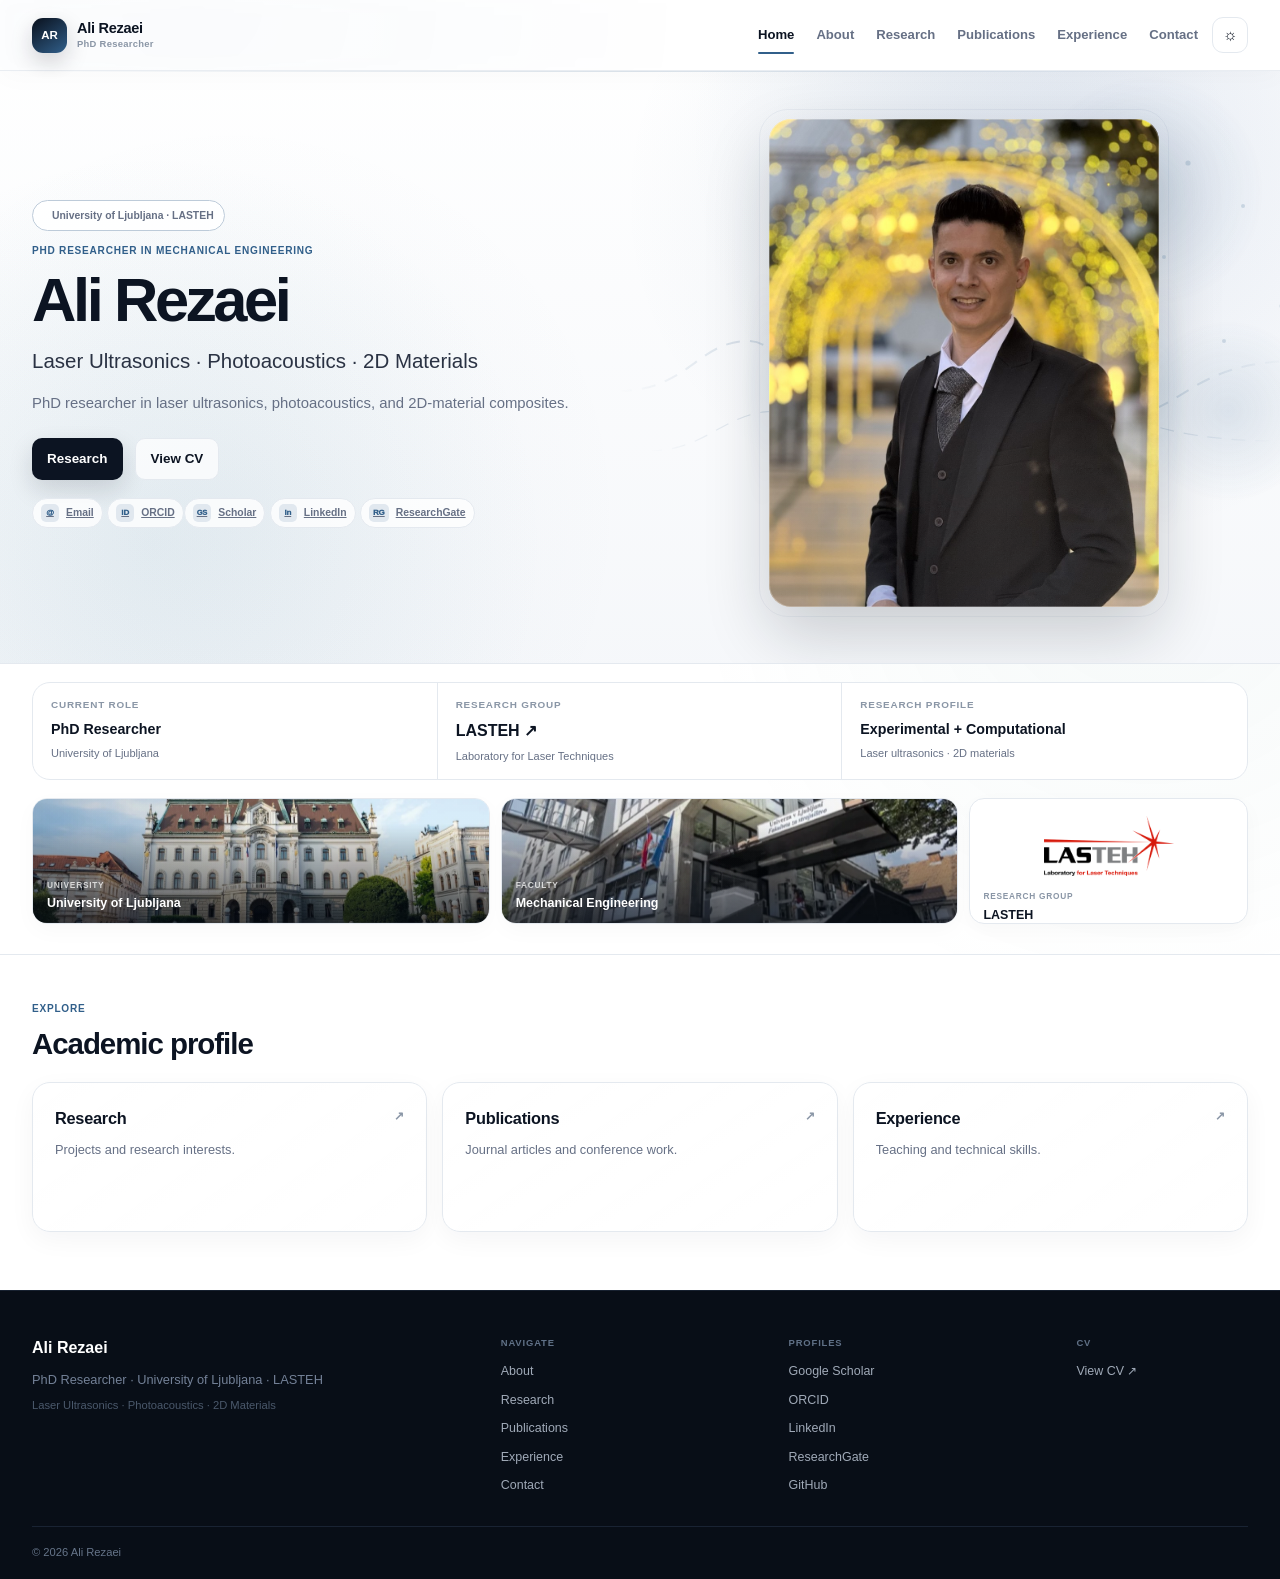
==== commit 28ca0f94: "Restore and unify classic site style" ====
--- a/index.html
+++ b/index.html
@@ -8,7 +8,7 @@
 <meta content="index, follow" name="robots"/>
 <meta content="#f7f9fc" name="theme-color"/>
 <link href="favicon.svg" rel="icon" type="image/svg+xml"/>
-<link href="style-v60.css" rel="stylesheet"/>
+<link href="style-v59.css" rel="stylesheet"/>
 <meta content="Ali Rezaei — PhD researcher in Mechanical Engineering at the University of Ljubljana working on laser ultrasonics, photoacoustics, 2D materials, and multiphysics modelling." name="description"/>
 <title>Ali Rezaei | PhD Researcher</title>
 <link href="https://alicfc4.github.io/" rel="canonical"/><meta content="Ali Rezaei | PhD Researcher" property="og:title"/><meta content="website" property="og:type"/><meta content="https://alicfc4.github.io/" property="og:url"/><meta content="https://alicfc4.github.io/social-preview.jpg" property="og:image"/><meta content="Ali Rezaei — PhD researcher in Mechanical Engineering at the University of Ljubljana working on laser ultrasonics, photoacoustics, 2D materials, and multiphysics modelling." property="og:description"/><meta content="light dark" name="color-scheme"/><meta content="1200" property="og:image:width"/><meta content="630" property="og:image:height"/><meta content="Ali Rezaei" property="og:site_name"/><meta content="summary_large_image" name="twitter:card"/><meta content="Ali Rezaei | PhD Researcher" name="twitter:title"/><meta content="Ali Rezaei — PhD researcher in Mechanical Engineering at the University of Ljubljana working on laser ultrasonics, photoacoustics, 2D materials, and multiphysics modelling." name="twitter:description"/><meta content="https://alicfc4.github.io/social-preview.jpg" name="twitter:image"/><meta content="v28-clean-locked" name="site-version"/><link href="https://www.fs.uni-lj.si" rel="preconnect"/><link href="https://web.fs.uni-lj.si" rel="preconnect"/><link href="https://ars.els-cdn.com" rel="preconnect"/><meta content="https://alicfc4.github.io/social-preview.jpg" property="og:image:secure_url"/><meta content="image/jpeg" property="og:image:type"/><meta content="Ali Rezaei — PhD Researcher in Mechanical Engineering" property="og:image:alt"/><meta content="Ali Rezaei — PhD Researcher in Mechanical Engineering" name="twitter:image:alt"/><script type="application/ld+json">{"@context": "https://schema.org", "@type": "Person", "name": "Ali Rezaei", "url": "https://alicfc4.github.io/", "image": "https://alicfc4.github.io/profile.jpg", "jobTitle": "PhD Researcher", "email": "mailto:ali.rezaei@fs.uni-lj.si", "affiliation": {"@type": "CollegeOrUniversity", "name": "University of Ljubljana", "department": "Faculty of Mechanical Engineering"}, "memberOf": {"@type": "Organization", "name": "Laboratory for Laser Techniques (LASTEH)", "url": "https://web.fs.uni-lj.si/lasteh/en/"}, "sameAs": ["https://scholar.google.com/citations?user=SSciRw8AAAAJ&hl=en", "https://orcid.org/0009-0006-3180-2702", "https://si.linkedin.com/in/ali-rezaei-phys", "https://www.researchgate.net/profile/Ali-Rezaei-67", "https://github.com/alicfc4"], "knowsAbout": ["Laser ultrasonics", "Photoacoustics", "Two-dimensional materials", "Graphene", "Multiphysics modelling"]}</script><link href="site.webmanifest" rel="manifest"/></head>
@@ -236,5 +236,5 @@
 <button aria-label="Back to top" class="back-to-top" type="button">↑</button>
 <div aria-hidden="true" class="page-transition"></div>
 <button aria-label="Back to top" class="back-to-top" type="button">↑</button>
-<script defer="True" src="script-v60.js"></script></body>
+<script defer="True" src="script-v59.js"></script></body>
 </html>
--- a/style-v59.css
+++ b/style-v59.css
@@ -0,0 +1,8748 @@
+
+*{box-sizing:border-box}
+:root{
+  --bg:#ffffff;--bg-elev:#ffffff;--ink:#0c1422;--muted:#667085;--muted2:#8a96a6;
+  --line:#e4e9ef;--soft:#f5f7fa;--blue:#315f8a;--blue2:#6e94b7;--dark:#0b1220;
+  --nav:rgba(255,255,255,.82);--glass:rgba(255,255,255,.72);--shadow:0 22px 60px rgba(15,23,36,.09);
+  --shadow-sm:0 12px 32px rgba(15,23,36,.06);--radius:22px;--shell:1180px;
+}
+html[data-theme="dark"]{
+  --bg:#0b111b;--bg-elev:#111927;--ink:#eef4fb;--muted:#a8b4c5;--muted2:#7f8da1;
+  --line:#243044;--soft:#0f1724;--blue:#8db4d7;--blue2:#7394b5;--dark:#060b12;
+  --nav:rgba(11,17,27,.78);--glass:rgba(17,25,39,.72);--shadow:0 22px 70px rgba(0,0,0,.24);
+  --shadow-sm:0 12px 36px rgba(0,0,0,.20);
+}
+html{scroll-behavior:smooth;color-scheme:light}
+html[data-theme="dark"]{color-scheme:dark}
+body{
+  margin:0;font-family:Inter,ui-sans-serif,-apple-system,BlinkMacSystemFont,"Segoe UI",sans-serif;
+  color:var(--ink);background:var(--bg);line-height:1.65;overflow-x:hidden;
+  -webkit-font-smoothing:antialiased;text-rendering:optimizeLegibility;
+}
+body::before{
+  content:"";position:fixed;inset:0;pointer-events:none;z-index:-2;
+  background:
+    radial-gradient(circle at 15% 0%,rgba(67,110,160,.08),transparent 30%),
+    radial-gradient(circle at 90% 35%,rgba(84,151,145,.06),transparent 30%);
+}
+a{color:inherit}img{max-width:100%;display:block}
+.shell{width:min(var(--shell),calc(100% - 48px));margin:0 auto}
+.page-noise{pointer-events:none;position:fixed;inset:0;z-index:9999;opacity:.018;background-image:radial-gradient(currentColor .45px,transparent .45px);background-size:6px 6px}
+.skip-link{position:fixed;left:16px;top:-80px;z-index:10000;background:var(--ink);color:var(--bg);padding:10px 14px;border-radius:10px;text-decoration:none;font-weight:800}
+.skip-link:focus{top:14px}
+
+.site-header{
+  position:sticky;top:0;z-index:1000;background:var(--nav);backdrop-filter:blur(20px) saturate(170%);
+  border-bottom:1px solid color-mix(in srgb,var(--line) 82%,transparent);
+}
+.scroll-progress{position:absolute;left:0;right:0;bottom:-1px;height:2px;overflow:hidden}
+.scroll-progress span{display:block;width:0;height:100%;background:linear-gradient(90deg,var(--blue),#78a6cb);box-shadow:0 0 16px color-mix(in srgb,var(--blue) 55%,transparent)}
+.nav-shell{min-height:76px;display:flex;align-items:center;justify-content:space-between;gap:28px}
+.brand{display:flex;align-items:center;gap:11px;text-decoration:none}
+.brand-mark{
+  width:38px;height:38px;border-radius:12px;display:grid;place-items:center;background:linear-gradient(145deg,#09101c,#315f8a);
+  color:#fff;font-size:.78rem;font-weight:900;box-shadow:0 9px 22px rgba(15,23,36,.18);transition:.25s ease;
+}
+.brand:hover .brand-mark{transform:rotate(-4deg) translateY(-1px)}
+.brand-copy{display:flex;flex-direction:column;line-height:1.1}
+.brand-copy strong{font-size:.98rem;letter-spacing:-.02em}
+.brand-copy small{margin-top:4px;color:var(--muted2);font-size:.65rem;font-weight:700;letter-spacing:.03em}
+.nav-actions{display:flex;align-items:center;gap:16px}
+.main-nav{display:flex;align-items:center;gap:24px}
+.main-nav a{
+  position:relative;text-decoration:none;color:var(--muted);font-size:.88rem;font-weight:700;padding:10px 0;transition:.2s ease
+}
+.main-nav a::after{content:"";position:absolute;left:50%;right:50%;bottom:2px;height:2px;background:var(--blue);border-radius:2px;transition:.25s ease}
+.main-nav a:hover,.main-nav a.active{color:var(--ink)}
+.main-nav a:hover::after,.main-nav a.active::after{left:0;right:0}
+.theme-toggle{
+  width:38px;height:38px;border:1px solid var(--line);border-radius:12px;background:var(--glass);color:var(--ink);
+  display:grid;place-items:center;cursor:pointer;transition:.2s ease;position:relative;overflow:hidden
+}
+.theme-toggle:hover{transform:translateY(-2px);box-shadow:var(--shadow-sm)}
+.theme-icon{position:absolute;transition:.25s ease;font-size:1rem}
+.theme-icon.moon{opacity:0;transform:translateY(12px)}
+html[data-theme="dark"] .theme-icon.sun{opacity:0;transform:translateY(-12px)}
+html[data-theme="dark"] .theme-icon.moon{opacity:1;transform:none}
+.menu-toggle{display:none;border:0;background:transparent;padding:8px}
+.menu-toggle span{display:block;width:24px;height:2px;background:var(--ink);margin:5px 0;transition:.22s ease}
+.mobile-nav-backdrop{display:none}
+
+.hero{
+  position:relative;overflow:hidden;background:
+  radial-gradient(circle at 12% 80%,rgba(92,153,174,.10),transparent 32%),
+  radial-gradient(circle at 85% 12%,rgba(68,106,166,.13),transparent 33%),
+  linear-gradient(180deg,color-mix(in srgb,var(--bg) 97%,#e8f1f8),color-mix(in srgb,var(--soft) 96%,#fff));
+  border-bottom:1px solid var(--line)
+}
+.hero-layout{min-height:calc(100vh - 76px);display:grid;grid-template-columns:1.06fr .94fr;gap:76px;align-items:center;padding:68px 0}
+.hero-copy{position:relative;z-index:2}
+.availability-chip{
+  width:max-content;max-width:100%;display:inline-flex;align-items:center;gap:9px;margin-bottom:18px;padding:7px 10px;
+  border:1px solid color-mix(in srgb,var(--blue) 22%,var(--line));border-radius:999px;background:var(--glass);
+  color:var(--muted);font-size:.72rem;font-weight:800;backdrop-filter:blur(12px)
+}
+.pulse-dot{width:8px;height:8px;border-radius:50%;background:#36a46e;box-shadow:0 0 0 0 rgba(54,164,110,.35);animation:pulse 2s infinite}
+@keyframes pulse{70%{box-shadow:0 0 0 8px rgba(54,164,110,0)}100%{box-shadow:0 0 0 0 rgba(54,164,110,0)}}
+.eyebrow{margin:0 0 10px;color:var(--blue);font-size:.71rem;font-weight:900;letter-spacing:.16em;text-transform:uppercase}
+.eyebrow.small{font-size:.64rem}
+.hero h1{margin:0;font-size:clamp(4.4rem,8vw,7.6rem);line-height:.91;letter-spacing:-.068em}
+.hero-title{margin:27px 0 0;font-size:clamp(1.35rem,2.55vw,2.12rem);line-height:1.35;color:color-mix(in srgb,var(--ink) 67%,var(--muted))}
+.hero-lead{max-width:660px;margin:22px 0 0;color:var(--muted);font-size:1.04rem}
+.hero-actions{display:flex;gap:12px;flex-wrap:wrap;margin-top:30px}
+.btn{
+  display:inline-flex;align-items:center;justify-content:center;min-height:49px;padding:0 21px;border-radius:13px;
+  text-decoration:none;font-weight:850;transition:transform .22s ease,box-shadow .22s ease,border-color .22s ease
+}
+.btn:hover{transform:translateY(-3px)}
+.btn-primary{background:var(--ink);color:var(--bg);box-shadow:0 13px 28px rgba(15,23,36,.16)}
+.btn-secondary{background:var(--glass);border:1px solid var(--line);color:var(--ink);backdrop-filter:blur(12px)}
+.btn-secondary:hover{box-shadow:var(--shadow-sm)}
+.compact-links{display:flex;gap:15px;flex-wrap:wrap;margin-top:28px}
+.compact-links a{position:relative;color:var(--muted);text-decoration:none;font-size:.81rem;font-weight:760}
+.compact-links a::after{content:"↗";margin-left:4px;font-size:.7rem;opacity:.6}
+.compact-links a:hover{color:var(--blue)}
+.hero-photo-panel{position:relative;width:min(100%,455px);justify-self:end;transition:transform .16s ease}
+.photo-glow{position:absolute;inset:-38px;border-radius:50%;background:radial-gradient(circle,rgba(70,117,165,.18),transparent 65%);filter:blur(10px)}
+.profile-photo{position:relative;width:100%;aspect-ratio:4/5;object-fit:cover;object-position:center 25%;border-radius:30px;box-shadow:0 30px 75px rgba(15,23,36,.24)}
+.hero-photo-panel::after{content:"";position:absolute;inset:0;border-radius:30px;box-shadow:inset 0 0 0 1px rgba(255,255,255,.25);pointer-events:none}
+.floating-badge{
+  position:absolute;z-index:2;padding:11px 14px;border-radius:14px;background:var(--glass);backdrop-filter:blur(16px);
+  border:1px solid color-mix(in srgb,var(--line) 70%,transparent);box-shadow:var(--shadow-sm)
+}
+.floating-badge span{display:block;color:var(--muted2);font-size:.63rem;text-transform:uppercase;letter-spacing:.08em}
+.floating-badge strong{display:block;font-size:.81rem;margin-top:2px}
+.badge-one{left:-38px;bottom:75px}.badge-two{right:-25px;top:48px}
+.hero-orb{position:absolute;border-radius:50%;filter:blur(1px);opacity:.48}
+.orb-one{width:220px;height:220px;right:-60px;top:18%;background:radial-gradient(circle,#b7cce0,transparent 68%)}
+.orb-two{width:260px;height:260px;left:-80px;bottom:0;background:radial-gradient(circle,#c6e1dc,transparent 70%)}
+.orb-three{width:330px;height:330px;right:-120px;top:-80px;background:radial-gradient(circle,#bfd0e4,transparent 68%)}
+
+.section{padding:88px 0}.compact-section{padding:38px 0}.surface-soft{background:var(--soft)}
+.home-stat-rail{
+  display:grid;grid-template-columns:repeat(3,1fr);border:1px solid var(--line);border-radius:20px;background:var(--bg-elev);
+  overflow:hidden;box-shadow:var(--shadow-sm)
+}
+.home-stat{padding:21px 24px;border-right:1px solid var(--line)}
+.home-stat:last-child{border-right:0}
+.stat-kicker{display:block;color:var(--muted2);font-size:.66rem;font-weight:900;text-transform:uppercase;letter-spacing:.08em;margin-bottom:5px}
+.home-stat strong{display:block;font-size:1rem}
+.home-stat small{display:block;color:var(--muted);font-size:.77rem;margin-top:3px}
+
+.feature-split,.two-col,.signature-grid{display:grid;grid-template-columns:.72fr 1.28fr;gap:70px;align-items:start}
+.section-heading h2,.cta-panel h2,.signature-copy h2{margin:0;font-size:clamp(2.35rem,4.35vw,4rem);line-height:1.05;letter-spacing:-.047em}
+.signature-copy>p:not(.eyebrow){max-width:560px;color:var(--muted)}
+.research-signature{background:var(--bg)}
+.signature-grid{align-items:center}
+.signature-visual{
+  display:grid;grid-template-columns:1fr auto 1fr auto 1fr auto 1fr;align-items:center;gap:10px;
+  padding:26px;border:1px solid var(--line);border-radius:22px;background:
+    radial-gradient(circle at 100% 0%,rgba(53,95,136,.10),transparent 30%),var(--bg-elev);
+  box-shadow:var(--shadow-sm)
+}
+.sig-stage{min-height:115px;border:1px solid var(--line);border-radius:16px;background:var(--soft);display:flex;flex-direction:column;align-items:center;justify-content:center;gap:14px;padding:14px;text-align:center}
+.sig-stage span{font-size:.74rem;color:var(--muted);font-weight:800}
+.sig-arrow{color:var(--muted2);font-weight:900}
+.laser-line{width:48px;height:3px;background:linear-gradient(90deg,transparent,var(--blue));box-shadow:0 0 12px color-mix(in srgb,var(--blue) 50%,transparent)}
+.layer-icon{position:relative;width:42px;height:30px}
+.layer-icon::before,.layer-icon::after{content:"";position:absolute;left:4px;width:34px;height:6px;border-radius:4px;background:var(--blue);transform:skewX(-25deg)}
+.layer-icon::before{top:5px;box-shadow:0 10px 0 color-mix(in srgb,var(--blue) 68%,transparent),0 20px 0 color-mix(in srgb,var(--blue) 38%,transparent)}
+.block-icon{width:40px;height:30px;border-radius:7px;background:radial-gradient(circle at 30% 35%,var(--blue) 0 2px,transparent 3px),radial-gradient(circle at 70% 65%,var(--blue) 0 2px,transparent 3px),color-mix(in srgb,var(--blue) 15%,var(--bg));border:1px solid var(--line)}
+.wave-icon{font-style:normal;color:var(--blue);font-weight:900;letter-spacing:2px}
+
+.featured-paper{display:grid;grid-template-columns:90px 1fr;gap:24px;padding:27px;border:1px solid var(--line);border-radius:20px;background:var(--bg-elev);box-shadow:var(--shadow-sm);transition:.25s ease}
+.featured-paper:hover{transform:translateY(-4px);box-shadow:var(--shadow)}
+.paper-year,.pub-year{color:var(--blue);font-size:1.05rem;font-weight:900}
+.paper-journal,.pub-type{margin:0 0 8px;color:var(--muted2);font-size:.71rem;font-weight:900;text-transform:uppercase;letter-spacing:.08em}
+.featured-paper h3{margin:0;font-size:1.35rem;line-height:1.4}.paper-authors{color:var(--muted)}
+.text-link{display:inline-flex;margin-top:8px;color:var(--blue);text-decoration:none;font-weight:850}
+.text-link:hover{text-decoration:underline}
+
+.cta-panel{
+  display:flex;align-items:center;justify-content:space-between;gap:30px;padding:36px;border-radius:25px;
+  background:linear-gradient(145deg,#08101c,#17314a);color:#fff;box-shadow:0 28px 70px rgba(11,18,32,.20);overflow:hidden;position:relative
+}
+.cta-panel::after{content:"";position:absolute;width:220px;height:220px;border-radius:50%;right:-65px;top:-85px;background:radial-gradient(circle,rgba(130,181,221,.20),transparent 68%)}
+.cta-panel .eyebrow{color:#adc4db}.cta-actions{display:flex;gap:12px;flex-wrap:wrap;position:relative;z-index:2}
+.cta-panel .btn-primary{background:#fff;color:#0b1220}.cta-panel .btn-secondary{color:#fff;border-color:#35455b;background:rgba(255,255,255,.07)}
+
+.page-hero{position:relative;overflow:hidden;padding:94px 0 72px;background:linear-gradient(180deg,color-mix(in srgb,var(--bg) 97%,#e9f1f8),var(--soft));border-bottom:1px solid var(--line)}
+.page-hero::after{content:"";position:absolute;right:-90px;top:-110px;width:320px;height:320px;border-radius:50%;background:radial-gradient(circle,color-mix(in srgb,var(--blue) 12%,transparent),transparent 68%)}
+.narrow-page{max-width:880px}
+.page-hero h1{margin:0;font-size:clamp(3.2rem,6.4vw,5.8rem);line-height:.98;letter-spacing:-.062em}
+.page-intro{max-width:720px;margin:22px 0 0;color:var(--muted);font-size:1.08rem}
+
+.prose-card,.experience-card,.skill-panel,.research-tile,.update-mini,.contact-card,.language-card,.project-panel{
+  border:1px solid var(--line);background:var(--bg-elev);box-shadow:var(--shadow-sm)
+}
+.prose-card{padding:29px;border-radius:21px}.prose-card p{margin:0 0 16px;color:var(--muted);font-size:1.04rem}.prose-card p:last-child{margin-bottom:0}
+
+.timeline{position:relative;margin-top:36px}.timeline::before{content:"";position:absolute;left:210px;top:12px;bottom:12px;width:1px;background:var(--line)}
+.timeline-row{display:grid;grid-template-columns:180px 28px 1fr;gap:18px;padding:27px 0}
+.timeline-date{color:var(--muted);font-size:.85rem;font-weight:750;padding-top:4px}
+.timeline-dot{position:relative}.timeline-dot::before{content:"";position:absolute;left:9px;top:6px;width:10px;height:10px;border-radius:50%;background:var(--blue);box-shadow:0 0 0 6px color-mix(in srgb,var(--blue) 12%,transparent)}
+.timeline-content h3{margin:9px 0 3px;font-size:1.35rem}.timeline-content p{margin:7px 0 0;color:var(--muted)}.institution{font-weight:750;color:color-mix(in srgb,var(--ink) 75%,var(--muted))!important}
+.pill{display:inline-flex;padding:5px 9px;border-radius:999px;background:var(--ink);color:var(--bg);font-size:.68rem;font-weight:900;text-transform:uppercase;letter-spacing:.06em}
+
+.language-cards{display:grid;grid-template-columns:repeat(3,1fr);gap:14px}
+.language-card{min-height:145px;padding:22px;border-radius:18px;display:flex;flex-direction:column;justify-content:center;transition:.25s ease}
+.language-card:hover,.research-tile:hover,.skill-panel:hover,.update-mini:hover,.contact-card:hover,.project-panel:hover{transform:translateY(-5px);box-shadow:var(--shadow)}
+.language-card span{color:var(--muted2);font-size:.72rem;text-transform:uppercase;letter-spacing:.08em}.language-card strong{font-size:1.14rem;margin-top:5px}.language-card small{margin-top:7px;color:var(--muted)}
+
+.research-card-grid{display:grid;grid-template-columns:repeat(3,1fr);gap:18px}
+.research-tile{position:relative;overflow:hidden;border-radius:19px;padding:24px;transition:.25s ease}
+.research-tile::before,.skill-panel::before,.contact-card::before{
+  content:"";position:absolute;inset:-1px;border-radius:inherit;pointer-events:none;opacity:0;
+  background:radial-gradient(380px circle at var(--mx,50%) var(--my,50%),color-mix(in srgb,var(--blue) 12%,transparent),transparent 42%);
+  transition:opacity .2s ease
+}
+.research-tile:hover::before,.skill-panel:hover::before,.contact-card:hover::before{opacity:1}
+.research-tile span{color:var(--muted2);font-size:.72rem;font-weight:900}.research-tile h3{margin:26px 0 8px;font-size:1.18rem}.research-tile p{margin:0;color:var(--muted)}
+
+.project-list{display:grid;gap:18px;margin-top:34px}.project-panel{display:grid;grid-template-columns:175px 1fr;gap:30px;padding:28px;border-radius:20px;transition:.25s ease}
+.project-meta{display:flex;flex-direction:column;align-items:flex-start;gap:8px}.project-meta strong{font-size:.85rem}.project-meta small{color:var(--muted)}
+.status-dot-live{width:9px;height:9px;border-radius:50%;background:#34a36f;box-shadow:0 0 0 5px rgba(52,163,111,.12)}
+.project-content h3{margin:0;font-size:1.35rem;line-height:1.4}.project-content>p:not(.eyebrow){color:var(--muted)}
+.tag-row{display:flex;flex-wrap:wrap;gap:8px;margin-top:16px}.tag-row span{padding:7px 10px;border-radius:999px;border:1px solid var(--line);background:var(--soft);color:var(--muted);font-size:.76rem;font-weight:750}
+
+.flow-map{display:grid;grid-template-columns:1fr auto 1fr auto 1fr auto 1fr;gap:12px;align-items:center;padding:24px;border:1px solid var(--line);border-radius:22px;background:var(--bg-elev);box-shadow:var(--shadow-sm)}
+.flow-node{min-height:135px;padding:18px;border-radius:16px;background:var(--soft);border:1px solid var(--line);display:flex;flex-direction:column;justify-content:center}
+.flow-node span{color:var(--muted2);font-size:.7rem;font-weight:900}.flow-node strong{margin-top:14px}.flow-node small{margin-top:4px;color:var(--muted)}.flow-arrow{color:var(--muted2);font-size:1.25rem;font-weight:900}
+
+.publication-toolbar{display:flex;justify-content:flex-end;margin-bottom:20px}
+.filter-group{display:flex;gap:8px;flex-wrap:wrap}
+.filter-btn{
+  border:1px solid var(--line);background:var(--bg-elev);color:var(--muted);padding:8px 11px;border-radius:999px;
+  font-size:.76rem;font-weight:850;cursor:pointer;transition:.2s ease
+}
+.filter-btn span{opacity:.65;margin-left:4px}.filter-btn:hover,.filter-btn.active{color:var(--ink);border-color:color-mix(in srgb,var(--blue) 35%,var(--line));background:color-mix(in srgb,var(--blue) 7%,var(--bg-elev))}
+.clean-list{border-top:1px solid var(--line)}
+.pub-row{display:grid;grid-template-columns:100px 1fr;gap:30px;padding:34px 0;border-bottom:1px solid var(--line);transition:.25s ease}
+.pub-row.filtered-out{display:none}.pub-content h3{margin:0;max-width:900px;font-size:1.35rem;line-height:1.42}.pub-content p{color:var(--muted);max-width:950px}.pub-venue{font-weight:750;color:color-mix(in srgb,var(--ink) 72%,var(--muted))!important}
+
+.experience-card{border-radius:20px;padding:28px}.experience-head{display:flex;justify-content:space-between;gap:20px}.experience-head span:first-child{color:var(--blue);font-weight:850;font-size:.85rem}.experience-head h3{margin:4px 0 3px;font-size:1.4rem}.experience-head p{margin:0;color:var(--muted)}
+.skills-grid{display:grid;grid-template-columns:repeat(3,1fr);gap:18px}.skill-panel{position:relative;overflow:hidden;border-radius:18px;padding:24px;transition:.25s ease}.skill-panel h3{margin:0 0 18px}
+.updates-row{display:grid;grid-template-columns:repeat(3,1fr);gap:18px}.update-mini{border-radius:18px;padding:24px;transition:.25s ease}.update-mini span{color:var(--blue);font-size:.8rem;font-weight:900}.update-mini h3{margin:18px 0 8px}.update-mini p{margin:0;color:var(--muted)}
+
+.contact-grid{display:grid;grid-template-columns:repeat(2,1fr);gap:16px}
+.contact-card{
+  position:relative;overflow:hidden;display:grid;grid-template-columns:1fr auto;gap:7px;padding:24px;border-radius:18px;
+  text-decoration:none;transition:.25s ease;text-align:left;color:var(--ink);font:inherit;cursor:pointer
+}
+button.contact-card{width:100%}
+.contact-card span{grid-column:1;color:var(--muted2);font-size:.7rem;font-weight:900;text-transform:uppercase;letter-spacing:.08em}.contact-card strong{font-size:1rem;overflow-wrap:anywhere}.contact-card b{grid-column:2;grid-row:1/3;align-self:center;color:var(--muted2)}
+.copy-state{font-size:.78rem}
+.institution-panel{padding:34px;border-radius:23px;background:linear-gradient(145deg,#08101c,#17314a);color:#fff;box-shadow:0 28px 65px rgba(11,18,32,.18)}
+.institution-panel h2{margin:0;font-size:2.35rem}.institution-panel p:last-child{color:#b7c2d0}
+
+.site-footer{background:#080e17;color:#95a1b2;padding:54px 0 20px;border-top:1px solid #172130}
+.footer-grid{display:grid;grid-template-columns:1.45fr .7fr .7fr .7fr;gap:44px;padding-bottom:36px}
+.footer-brand{color:#fff;text-decoration:none;font-weight:850;font-size:1.12rem}.footer-intro p{margin:8px 0 0;color:#738197;font-size:.85rem}.footer-note{display:block;margin-top:9px;color:#59697e;font-size:.76rem}
+.footer-links{display:flex;flex-direction:column;gap:9px}.footer-label{color:#607187;text-transform:uppercase;letter-spacing:.08em;font-size:.65rem;font-weight:900;margin-bottom:2px}
+.footer-links a{color:#a0aab8;text-decoration:none;font-size:.84rem}.footer-links a:hover{color:#fff}
+.footer-bottom{display:flex;justify-content:space-between;gap:20px;border-top:1px solid #192333;padding-top:18px;font-size:.77rem;color:#66758a}
+
+.back-to-top{position:fixed;right:22px;bottom:22px;z-index:900;width:44px;height:44px;border-radius:50%;border:1px solid var(--line);background:var(--glass);color:var(--ink);backdrop-filter:blur(12px);box-shadow:var(--shadow-sm);cursor:pointer;opacity:0;transform:translateY(12px);pointer-events:none;transition:.2s ease}
+.back-to-top.visible{opacity:1;transform:translateY(0);pointer-events:auto}
+.page-transition{position:fixed;inset:0;background:var(--bg);z-index:5000;pointer-events:none;opacity:0;transition:opacity .18s ease}
+body.is-leaving .page-transition{opacity:1}
+
+.reveal{opacity:0;transform:translateY(22px);transition:opacity .7s ease,transform .7s cubic-bezier(.2,.7,.2,1)}
+.reveal.visible{opacity:1;transform:none}.reveal-delay{transition-delay:.12s}
+::selection{background:color-mix(in srgb,var(--blue) 22%,transparent)}
+:focus-visible{outline:3px solid color-mix(in srgb,var(--blue) 35%,transparent);outline-offset:3px}
+
+@media(max-width:1040px){
+  .main-nav{gap:18px}.main-nav a{font-size:.84rem}
+  .hero-layout{grid-template-columns:1fr;min-height:auto}.hero-photo-panel{justify-self:start;width:min(100%,520px)}
+  .badge-one{left:15px}.badge-two{right:15px}
+  .research-card-grid,.skills-grid{grid-template-columns:repeat(2,1fr)}
+  .feature-split,.two-col,.signature-grid{grid-template-columns:1fr;gap:30px}
+  .signature-visual{max-width:760px}
+  .footer-grid{grid-template-columns:1.2fr 1fr 1fr}
+  .footer-grid>div:last-child{grid-column:2/4}
+}
+@media(max-width:820px){
+  .home-stat-rail{grid-template-columns:1fr}.home-stat{border-right:0;border-bottom:1px solid var(--line)}.home-stat:last-child{border-bottom:0}
+  .signature-visual{grid-template-columns:1fr}.sig-arrow{transform:rotate(90deg);justify-self:center}
+  .flow-map{grid-template-columns:1fr}.flow-arrow{transform:rotate(90deg);justify-self:center}
+  .updates-row{grid-template-columns:1fr}
+}
+@media(max-width:760px){
+  .shell{width:min(var(--shell),calc(100% - 30px))}.nav-shell{min-height:68px}.brand-copy small{display:none}
+  .menu-toggle{display:block;cursor:pointer}.nav-actions{gap:7px}
+  .main-nav{
+    display:none;position:fixed;top:78px;left:15px;right:15px;z-index:1100;flex-direction:column;align-items:stretch;gap:0;
+    padding:10px;background:var(--bg-elev);border:1px solid var(--line);border-radius:18px;box-shadow:var(--shadow)
+  }
+  .main-nav.open{display:flex}.main-nav a{padding:12px 13px;font-size:.92rem}.main-nav a::after{display:none}
+  .mobile-nav-backdrop{position:fixed;inset:0;z-index:1050;background:rgba(7,12,20,.32);backdrop-filter:blur(2px)}
+  .mobile-nav-backdrop.visible{display:block}
+  .hero-layout{padding:54px 0 70px;gap:50px}.hero h1{font-size:clamp(3.7rem,17vw,5.2rem)}
+  .floating-badge{position:relative;display:inline-block;margin-top:10px;left:auto!important;right:auto!important;top:auto!important;bottom:auto!important}
+  .hero-photo-panel{display:flex;flex-wrap:wrap;gap:8px}.profile-photo{flex-basis:100%}
+  .research-card-grid,.skills-grid,.contact-grid,.language-cards{grid-template-columns:1fr}
+  .timeline::before{left:9px}.timeline-row{grid-template-columns:28px 1fr;gap:14px}.timeline-date{grid-column:2}.timeline-dot{grid-column:1;grid-row:1/3}.timeline-content{grid-column:2}
+  .project-panel,.pub-row,.featured-paper{grid-template-columns:1fr}.publication-toolbar{justify-content:flex-start}
+  .cta-panel{flex-direction:column;align-items:flex-start}
+  .footer-grid{grid-template-columns:1fr;gap:26px}.footer-grid>div:last-child{grid-column:auto}.footer-bottom{flex-direction:column}
+  .section{padding:72px 0}.page-hero{padding:76px 0 56px}
+}
+@media(prefers-reduced-motion:reduce){
+  html{scroll-behavior:auto}*,*::before,*::after{transition-duration:.01ms!important;animation-duration:.01ms!important}
+  .reveal{opacity:1!important;transform:none!important}.pulse-dot{animation:none}
+}
+
+
+/* =========================================================
+   V17 — Polished academic refinement
+   ========================================================= */
+
+/* Header refinement */
+.site-header{
+  box-shadow:0 6px 28px rgba(15,23,36,.025);
+}
+.nav-shell{
+  min-height:72px;
+}
+.brand-mark{
+  width:36px;
+  height:36px;
+}
+.main-nav{
+  gap:22px;
+}
+
+/* Hero proportions */
+.hero-layout{
+  min-height:min(820px,calc(100vh - 72px));
+  padding:58px 0 62px;
+  gap:68px;
+}
+.hero h1{
+  font-size:clamp(4rem,7.2vw,6.7rem);
+  letter-spacing:-.064em;
+  max-width:720px;
+}
+.hero-title{
+  margin-top:23px;
+  font-size:clamp(1.28rem,2.25vw,1.92rem);
+  max-width:760px;
+}
+.hero-lead{
+  margin-top:19px;
+  max-width:650px;
+  font-size:1rem;
+  line-height:1.72;
+}
+.availability-chip{
+  margin-bottom:16px;
+  padding:7px 11px;
+  background:color-mix(in srgb,var(--bg-elev) 84%,transparent);
+}
+.hero-meta-line{
+  display:flex;
+  align-items:center;
+  flex-wrap:wrap;
+  gap:8px;
+  margin-top:15px;
+  color:var(--muted2);
+  font-size:.73rem;
+  font-weight:700;
+}
+.hero-meta-line i{
+  width:3px;
+  height:3px;
+  border-radius:50%;
+  background:var(--muted2);
+  opacity:.65;
+}
+.hero-actions{
+  margin-top:27px;
+}
+.btn{
+  min-height:47px;
+  padding:0 19px;
+}
+.btn-primary{
+  box-shadow:0 10px 24px rgba(15,23,36,.14);
+}
+
+/* Photo — slightly smaller and more premium */
+.hero-photo-panel{
+  width:min(100%,430px);
+}
+.profile-photo{
+  border-radius:26px;
+  box-shadow:0 26px 65px rgba(15,23,36,.20);
+}
+.hero-photo-panel::after{
+  border-radius:26px;
+}
+.photo-glow{
+  inset:-30px;
+  opacity:.8;
+}
+.floating-badge{
+  padding:10px 13px;
+  border-radius:13px;
+  box-shadow:0 10px 28px rgba(15,23,36,.11);
+}
+.floating-badge span{
+  font-size:.61rem;
+}
+.floating-badge strong{
+  font-size:.79rem;
+}
+.badge-one{
+  left:-34px;
+  bottom:62px;
+}
+.badge-two{
+  right:-22px;
+  top:42px;
+}
+
+/* Academic profile pills */
+.profile-pills{
+  margin-top:24px;
+  gap:8px;
+}
+.profile-pills a{
+  display:inline-flex;
+  align-items:center;
+  gap:7px;
+  padding:7px 10px;
+  border-radius:999px;
+  border:1px solid var(--line);
+  background:color-mix(in srgb,var(--bg-elev) 78%,transparent);
+  color:var(--muted);
+  font-size:.74rem;
+  font-weight:800;
+  transition:.2s ease;
+}
+.profile-pills a::after{
+  display:none;
+}
+.profile-pills a:hover{
+  transform:translateY(-2px);
+  color:var(--ink);
+  border-color:color-mix(in srgb,var(--blue) 30%,var(--line));
+  box-shadow:0 8px 20px rgba(15,23,36,.06);
+}
+.mini-icon{
+  min-width:20px;
+  height:20px;
+  padding:0 4px;
+  display:inline-grid;
+  place-items:center;
+  border-radius:6px;
+  background:color-mix(in srgb,var(--blue) 10%,var(--soft));
+  color:var(--blue);
+  font-size:.58rem;
+  line-height:1;
+  font-weight:950;
+  letter-spacing:-.02em;
+}
+
+/* Lower-home sections feel lighter */
+.compact-section{
+  padding:28px 0 42px;
+}
+.home-stat-rail{
+  box-shadow:0 10px 28px rgba(15,23,36,.045);
+}
+.home-stat{
+  padding:18px 22px;
+}
+.research-signature{
+  padding-top:76px;
+  padding-bottom:76px;
+}
+.signature-visual{
+  box-shadow:0 10px 30px rgba(15,23,36,.045);
+}
+.featured-paper{
+  box-shadow:0 10px 30px rgba(15,23,36,.045);
+}
+
+/* General typography refinement */
+.section-heading h2,
+.cta-panel h2,
+.signature-copy h2{
+  letter-spacing:-.043em;
+}
+.page-hero h1{
+  letter-spacing:-.057em;
+}
+
+/* Cleaner surfaces */
+.prose-card,
+.experience-card,
+.skill-panel,
+.research-tile,
+.update-mini,
+.contact-card,
+.language-card,
+.project-panel{
+  box-shadow:0 8px 26px rgba(15,23,36,.04);
+}
+
+/* Smooth page fade-in */
+body{
+  animation:pageIn .32s ease both;
+}
+@keyframes pageIn{
+  from{opacity:.01;transform:translateY(4px)}
+  to{opacity:1;transform:none}
+}
+
+/* Better dark mode image treatment */
+html[data-theme="dark"] .profile-photo{
+  box-shadow:0 28px 72px rgba(0,0,0,.40);
+}
+html[data-theme="dark"] .profile-pills a{
+  background:rgba(17,25,39,.65);
+}
+
+/* Wide desktop tuning */
+@media(min-width:1450px){
+  .hero-layout{
+    max-width:1180px;
+  }
+}
+
+/* Tablet */
+@media(max-width:1040px){
+  .hero-layout{
+    padding-top:48px;
+  }
+  .hero-photo-panel{
+    width:min(100%,470px);
+  }
+}
+
+/* Mobile */
+@media(max-width:760px){
+  .hero-layout{
+    padding:46px 0 64px;
+  }
+  .hero h1{
+    font-size:clamp(3.45rem,16vw,4.9rem);
+  }
+  .hero-title{
+    font-size:1.18rem;
+  }
+  .hero-meta-line{
+    gap:6px;
+  }
+  .profile-pills{
+    gap:7px;
+  }
+  .profile-pills a{
+    padding:7px 9px;
+  }
+}
+
+.site-header.scrolled .nav-shell{min-height:64px}
+.site-header.scrolled .brand-mark{width:34px;height:34px}
+.site-header .nav-shell,.site-header .brand-mark{transition:.22s ease}
+
+
+/* =========================================================
+   V18 — Executive Academic Refinement
+   Restrained typography, calmer hierarchy, premium spacing
+   ========================================================= */
+
+/* Global density and rhythm */
+:root{
+  --shell:1140px;
+}
+body{
+  font-size:15.5px;
+}
+.section{
+  padding:76px 0;
+}
+.page-hero{
+  padding:72px 0 58px;
+}
+
+/* Navigation — more understated */
+.nav-shell{
+  min-height:68px;
+}
+.site-header.scrolled .nav-shell{
+  min-height:60px;
+}
+.brand-mark{
+  width:34px;
+  height:34px;
+  border-radius:11px;
+}
+.brand-copy strong{
+  font-size:.93rem;
+}
+.brand-copy small{
+  font-size:.61rem;
+}
+.main-nav{
+  gap:20px;
+}
+.main-nav a{
+  font-size:.84rem;
+  font-weight:680;
+}
+
+/* HOME — reduce visual dominance */
+.hero-layout{
+  min-height:auto;
+  padding:66px 0 74px;
+  grid-template-columns:1.02fr .98fr;
+  gap:64px;
+}
+.hero h1{
+  font-size:clamp(3.4rem,5.9vw,5.55rem);
+  line-height:.95;
+  letter-spacing:-.058em;
+  max-width:650px;
+}
+.hero-title{
+  margin-top:20px;
+  font-size:clamp(1.18rem,1.9vw,1.65rem);
+  line-height:1.42;
+  max-width:650px;
+}
+.hero-lead{
+  margin-top:18px;
+  max-width:620px;
+  font-size:.98rem;
+  line-height:1.78;
+}
+.eyebrow{
+  font-size:.67rem;
+  letter-spacing:.145em;
+}
+.availability-chip{
+  margin-bottom:14px;
+  font-size:.68rem;
+}
+.hero-meta-line{
+  margin-top:13px;
+  font-size:.70rem;
+}
+.hero-actions{
+  margin-top:24px;
+}
+.btn{
+  min-height:44px;
+  padding:0 17px;
+  border-radius:11px;
+  font-size:.88rem;
+}
+
+/* Home profile pills even more subtle */
+.profile-pills{
+  margin-top:20px;
+}
+.profile-pills a{
+  padding:6px 9px;
+  font-size:.69rem;
+}
+.mini-icon{
+  min-width:19px;
+  height:19px;
+  border-radius:5px;
+  font-size:.54rem;
+}
+
+/* Photo balance */
+.hero-photo-panel{
+  width:min(100%,405px);
+}
+.profile-photo{
+  border-radius:24px;
+}
+.hero-photo-panel::after{
+  border-radius:24px;
+}
+.floating-badge{
+  padding:9px 12px;
+}
+.floating-badge span{
+  font-size:.57rem;
+}
+.floating-badge strong{
+  font-size:.74rem;
+}
+.badge-one{
+  left:-30px;
+  bottom:56px;
+}
+.badge-two{
+  right:-18px;
+  top:38px;
+}
+
+/* Home secondary sections */
+.compact-section{
+  padding:22px 0 34px;
+}
+.home-stat{
+  padding:16px 20px;
+}
+.stat-kicker{
+  font-size:.62rem;
+}
+.home-stat strong{
+  font-size:.94rem;
+}
+.home-stat small{
+  font-size:.73rem;
+}
+.research-signature{
+  padding:66px 0;
+}
+.signature-copy h2,
+.section-heading h2,
+.cta-panel h2{
+  font-size:clamp(1.9rem,3.2vw,3.15rem);
+  line-height:1.1;
+  letter-spacing:-.038em;
+}
+.signature-copy>p:not(.eyebrow){
+  font-size:.96rem;
+}
+.signature-visual{
+  padding:22px;
+}
+.sig-stage{
+  min-height:100px;
+}
+.featured-paper{
+  padding:24px;
+}
+.featured-paper h3{
+  font-size:1.18rem;
+}
+.cta-panel{
+  padding:30px 32px;
+  border-radius:21px;
+}
+
+/* INNER PAGES — much more restrained */
+.page-hero h1{
+  font-size:clamp(2.7rem,4.5vw,4.35rem);
+  line-height:1.0;
+  letter-spacing:-.052em;
+  max-width:760px;
+}
+.page-intro{
+  margin-top:18px;
+  max-width:700px;
+  font-size:1rem;
+  line-height:1.72;
+}
+
+/* About / research / experience headings */
+.section-heading h2{
+  max-width:560px;
+}
+.prose-card{
+  padding:26px;
+}
+.prose-card p{
+  font-size:1rem;
+}
+
+/* Cards — calmer and less "template-ish" */
+.research-card-grid{
+  gap:15px;
+}
+.research-tile,
+.skill-panel,
+.update-mini,
+.language-card,
+.contact-card{
+  padding:21px;
+  border-radius:16px;
+}
+.research-tile h3{
+  margin-top:22px;
+  font-size:1.05rem;
+  line-height:1.42;
+}
+.research-tile p{
+  font-size:.91rem;
+}
+.skill-panel h3{
+  font-size:1rem;
+}
+.update-mini h3{
+  font-size:1rem;
+}
+.contact-card strong{
+  font-size:.94rem;
+}
+.language-card strong{
+  font-size:1.05rem;
+}
+
+/* Project cards */
+.project-panel{
+  padding:24px;
+  grid-template-columns:155px 1fr;
+}
+.project-content h3{
+  font-size:1.18rem;
+  line-height:1.45;
+}
+.project-content>p:not(.eyebrow){
+  font-size:.93rem;
+}
+
+/* Research flow */
+.flow-map{
+  padding:20px;
+}
+.flow-node{
+  min-height:116px;
+  padding:15px;
+}
+
+/* Publications */
+.pub-row{
+  grid-template-columns:88px 1fr;
+  padding:28px 0;
+}
+.pub-content h3{
+  font-size:1.16rem;
+  line-height:1.48;
+}
+.pub-content p{
+  font-size:.91rem;
+}
+.pub-year{
+  font-size:.94rem;
+}
+.filter-btn{
+  font-size:.71rem;
+  padding:7px 10px;
+}
+
+/* Experience */
+.experience-card{
+  padding:24px;
+}
+.experience-head h3{
+  font-size:1.22rem;
+}
+.skills-grid,
+.updates-row{
+  gap:15px;
+}
+
+/* Contact */
+.contact-grid{
+  gap:14px;
+}
+.institution-panel{
+  padding:28px 30px;
+}
+.institution-panel h2{
+  font-size:1.95rem;
+}
+
+/* Footer */
+.site-footer{
+  padding:46px 0 18px;
+}
+.footer-grid{
+  gap:38px;
+}
+.footer-brand{
+  font-size:1.04rem;
+}
+
+/* Reduce overly strong hover movement */
+.language-card:hover,
+.research-tile:hover,
+.skill-panel:hover,
+.update-mini:hover,
+.contact-card:hover,
+.project-panel:hover,
+.featured-paper:hover{
+  transform:translateY(-3px);
+}
+
+/* More elegant page hero composition */
+.page-hero .narrow-page{
+  max-width:820px;
+}
+
+/* Better reading width */
+.pub-content,
+.project-content,
+.prose-card{
+  max-width:900px;
+}
+
+/* Desktop polish */
+@media(min-width:1200px){
+  .hero-copy{
+    padding-right:8px;
+  }
+}
+
+/* Tablet */
+@media(max-width:1040px){
+  .hero-layout{
+    padding:52px 0 64px;
+  }
+  .hero-photo-panel{
+    width:min(100%,440px);
+  }
+}
+
+/* Mobile */
+@media(max-width:760px){
+  .page-hero h1{
+    font-size:clamp(2.45rem,11vw,3.45rem);
+  }
+  .hero h1{
+    font-size:clamp(3.05rem,15vw,4.45rem);
+  }
+  .hero-title{
+    font-size:1.08rem;
+  }
+  .hero-layout{
+    padding:44px 0 58px;
+  }
+  .section{
+    padding:62px 0;
+  }
+}
+
+
+/* =========================================================
+   V19 — Compact Academic Scale
+   Smaller typography, tighter hero, calmer first impression
+   ========================================================= */
+
+/* Overall vertical rhythm */
+.section{
+  padding:64px 0;
+}
+.page-hero{
+  padding:58px 0 46px;
+}
+
+/* Header slightly more compact */
+.nav-shell{
+  min-height:64px;
+}
+.site-header.scrolled .nav-shell{
+  min-height:58px;
+}
+.brand-mark{
+  width:32px;
+  height:32px;
+}
+.brand-copy strong{
+  font-size:.90rem;
+}
+.brand-copy small{
+  font-size:.58rem;
+}
+.main-nav a{
+  font-size:.81rem;
+}
+
+/* HOME */
+.hero-layout{
+  padding:48px 0 56px;
+  min-height:auto;
+  gap:58px;
+}
+.hero h1{
+  font-size:clamp(3rem,4.8vw,4.55rem);
+  line-height:.97;
+  letter-spacing:-.055em;
+  max-width:590px;
+}
+.hero-title{
+  margin-top:17px;
+  font-size:clamp(1.05rem,1.6vw,1.38rem);
+  line-height:1.45;
+  max-width:610px;
+}
+.hero-lead{
+  margin-top:15px;
+  max-width:590px;
+  font-size:.93rem;
+  line-height:1.74;
+}
+.eyebrow{
+  font-size:.63rem;
+}
+.availability-chip{
+  margin-bottom:12px;
+  font-size:.65rem;
+  padding:6px 10px;
+}
+.hero-meta-line{
+  font-size:.66rem;
+  margin-top:11px;
+}
+.hero-actions{
+  margin-top:21px;
+}
+.btn{
+  min-height:42px;
+  padding:0 15px;
+  font-size:.84rem;
+  border-radius:10px;
+}
+.profile-pills{
+  margin-top:17px;
+}
+.profile-pills a{
+  padding:5px 8px;
+  font-size:.65rem;
+}
+.mini-icon{
+  min-width:18px;
+  height:18px;
+  font-size:.50rem;
+}
+
+/* Smaller portrait */
+.hero-photo-panel{
+  width:min(100%,365px);
+}
+.profile-photo{
+  border-radius:22px;
+}
+.hero-photo-panel::after{
+  border-radius:22px;
+}
+.floating-badge{
+  padding:8px 10px;
+  border-radius:11px;
+}
+.floating-badge span{
+  font-size:.53rem;
+}
+.floating-badge strong{
+  font-size:.68rem;
+}
+.badge-one{
+  left:-24px;
+  bottom:46px;
+}
+.badge-two{
+  right:-15px;
+  top:30px;
+}
+
+/* Home cards and lower content */
+.compact-section{
+  padding:18px 0 28px;
+}
+.home-stat{
+  padding:14px 18px;
+}
+.home-stat strong{
+  font-size:.89rem;
+}
+.home-stat small{
+  font-size:.69rem;
+}
+.research-signature{
+  padding:54px 0;
+}
+.signature-copy h2,
+.section-heading h2,
+.cta-panel h2{
+  font-size:clamp(1.65rem,2.6vw,2.55rem);
+}
+.signature-copy>p:not(.eyebrow){
+  font-size:.91rem;
+}
+.signature-visual{
+  padding:18px;
+}
+.sig-stage{
+  min-height:88px;
+}
+.featured-paper h3{
+  font-size:1.06rem;
+}
+.cta-panel{
+  padding:26px 28px;
+}
+
+/* INNER PAGE HERO */
+.page-hero h1{
+  font-size:clamp(2.2rem,3.5vw,3.25rem);
+  line-height:1.03;
+  letter-spacing:-.048em;
+  max-width:690px;
+}
+.page-intro{
+  margin-top:15px;
+  max-width:650px;
+  font-size:.94rem;
+  line-height:1.7;
+}
+
+/* Section headings */
+.section-heading h2{
+  font-size:clamp(1.6rem,2.5vw,2.4rem);
+}
+.prose-card p{
+  font-size:.94rem;
+}
+
+/* About timeline */
+.timeline-row{
+  padding:22px 0;
+}
+.timeline-content h3{
+  font-size:1.17rem;
+}
+.timeline-content p{
+  font-size:.90rem;
+}
+
+/* Research cards */
+.research-tile{
+  padding:18px;
+}
+.research-tile h3{
+  margin-top:18px;
+  font-size:.98rem;
+}
+.research-tile p{
+  font-size:.86rem;
+}
+.research-tile span{
+  font-size:.64rem;
+}
+.project-panel{
+  padding:20px;
+  grid-template-columns:140px 1fr;
+}
+.project-content h3{
+  font-size:1.08rem;
+}
+.project-content>p:not(.eyebrow){
+  font-size:.88rem;
+}
+.tag-row span{
+  font-size:.70rem;
+  padding:6px 9px;
+}
+.flow-node{
+  min-height:104px;
+}
+
+/* Publications */
+.pub-row{
+  padding:24px 0;
+  grid-template-columns:78px 1fr;
+}
+.pub-content h3{
+  font-size:1.04rem;
+}
+.pub-content p{
+  font-size:.87rem;
+}
+.pub-year{
+  font-size:.88rem;
+}
+.pub-type{
+  font-size:.64rem;
+}
+
+/* Experience */
+.experience-card{
+  padding:20px;
+}
+.experience-head h3{
+  font-size:1.10rem;
+}
+.skill-panel,
+.update-mini{
+  padding:18px;
+}
+.skill-panel h3,
+.update-mini h3{
+  font-size:.94rem;
+}
+
+/* Contact page */
+.contact-card{
+  padding:18px;
+}
+.contact-card span{
+  font-size:.64rem;
+}
+.contact-card strong{
+  font-size:.90rem;
+}
+.institution-panel{
+  padding:24px 26px;
+}
+.institution-panel h2{
+  font-size:1.65rem;
+}
+
+/* Footer */
+.site-footer{
+  padding:40px 0 16px;
+}
+.footer-grid{
+  gap:32px;
+}
+.footer-brand{
+  font-size:.98rem;
+}
+
+/* Mobile */
+@media(max-width:760px){
+  .hero h1{
+    font-size:clamp(2.85rem,13vw,3.8rem);
+  }
+  .hero-title{
+    font-size:1rem;
+  }
+  .page-hero h1{
+    font-size:clamp(2.15rem,9.5vw,2.9rem);
+  }
+  .hero-layout{
+    padding:38px 0 50px;
+  }
+  .section{
+    padding:54px 0;
+  }
+}
+
+
+/* =========================================================
+   V20 — Clean Home
+   Remove duplication; concise academic landing page
+   ========================================================= */
+
+.home-explore-section{
+  padding:54px 0 66px;
+  background:var(--bg);
+}
+
+.home-explore-head{
+  display:grid;
+  grid-template-columns:.72fr 1.28fr;
+  gap:56px;
+  align-items:end;
+  margin-bottom:22px;
+}
+
+.home-explore-head h2{
+  margin:0;
+  font-size:clamp(1.5rem,2.3vw,2.15rem);
+  line-height:1.1;
+  letter-spacing:-.035em;
+}
+
+.home-explore-head>p{
+  margin:0;
+  max-width:620px;
+  color:var(--muted);
+  font-size:.88rem;
+  line-height:1.7;
+}
+
+.home-explore-grid{
+  display:grid;
+  grid-template-columns:repeat(3,1fr);
+  gap:14px;
+}
+
+.home-explore-card{
+  position:relative;
+  display:grid;
+  grid-template-columns:36px 1fr auto;
+  gap:14px;
+  align-items:start;
+  min-height:150px;
+  padding:20px;
+  border:1px solid var(--line);
+  border-radius:16px;
+  background:var(--bg-elev);
+  text-decoration:none;
+  box-shadow:0 8px 24px rgba(15,23,36,.035);
+  transition:transform .22s ease,border-color .22s ease,box-shadow .22s ease;
+  overflow:hidden;
+}
+
+.home-explore-card::before{
+  content:"";
+  position:absolute;
+  inset:0;
+  opacity:0;
+  background:radial-gradient(circle at 100% 0%,color-mix(in srgb,var(--blue) 10%,transparent),transparent 40%);
+  transition:opacity .22s ease;
+}
+
+.home-explore-card:hover{
+  transform:translateY(-3px);
+  border-color:color-mix(in srgb,var(--blue) 28%,var(--line));
+  box-shadow:0 13px 30px rgba(15,23,36,.06);
+}
+
+.home-explore-card:hover::before{
+  opacity:1;
+}
+
+.explore-number{
+  position:relative;
+  z-index:1;
+  color:var(--muted2);
+  font-size:.63rem;
+  font-weight:900;
+  letter-spacing:.05em;
+  padding-top:3px;
+}
+
+.home-explore-card>div{
+  position:relative;
+  z-index:1;
+}
+
+.home-explore-card h3{
+  margin:0;
+  font-size:1rem;
+  letter-spacing:-.015em;
+}
+
+.home-explore-card p{
+  margin:8px 0 0;
+  color:var(--muted);
+  font-size:.82rem;
+  line-height:1.6;
+}
+
+.home-explore-card b{
+  position:relative;
+  z-index:1;
+  color:var(--muted2);
+  font-size:.86rem;
+  font-weight:800;
+}
+
+/* Home is intentionally shorter now */
+.hero + .compact-section{
+  border-bottom:1px solid var(--line);
+}
+
+/* Keep footer closer to content */
+.home-explore-section + .site-footer{
+  margin-top:0;
+}
+
+@media(max-width:900px){
+  .home-explore-head{
+    grid-template-columns:1fr;
+    gap:12px;
+  }
+  .home-explore-grid{
+    grid-template-columns:1fr;
+  }
+  .home-explore-card{
+    min-height:auto;
+  }
+}
+
+@media(max-width:760px){
+  .home-explore-section{
+    padding:44px 0 54px;
+  }
+}
+
+
+/* =========================================================
+   V21 — Research page redesign
+   ========================================================= */
+
+.research-page-hero{
+  padding:58px 0 50px;
+}
+
+.research-hero-grid{
+  display:grid;
+  grid-template-columns:.9fr 1.1fr;
+  gap:54px;
+  align-items:end;
+}
+
+.research-page-hero h1{
+  font-size:clamp(2.35rem,3.3vw,3rem);
+}
+
+.research-hero-card{
+  padding:22px 24px;
+  border:1px solid var(--line);
+  border-radius:17px;
+  background:var(--bg-elev);
+  box-shadow:0 8px 26px rgba(15,23,36,.04);
+}
+
+.rh-label{
+  display:block;
+  color:var(--blue);
+  font-size:.63rem;
+  font-weight:900;
+  letter-spacing:.10em;
+  text-transform:uppercase;
+  margin-bottom:8px;
+}
+
+.research-hero-card h2{
+  margin:0;
+  font-size:1.1rem;
+  line-height:1.45;
+  letter-spacing:-.015em;
+}
+
+.rh-meta{
+  display:flex;
+  flex-wrap:wrap;
+  gap:8px 16px;
+  margin-top:13px;
+  color:var(--muted);
+  font-size:.73rem;
+  font-weight:700;
+}
+
+.compact-heading{
+  margin-bottom:22px;
+}
+
+.theme-grid{
+  display:grid;
+  grid-template-columns:repeat(2,1fr);
+  gap:14px;
+}
+
+.theme-card{
+  min-height:175px;
+  padding:20px;
+  border:1px solid var(--line);
+  border-radius:16px;
+  background:var(--bg-elev);
+  box-shadow:0 7px 22px rgba(15,23,36,.035);
+  transition:.22s ease;
+}
+
+.theme-card:hover{
+  transform:translateY(-3px);
+  box-shadow:0 13px 28px rgba(15,23,36,.06);
+}
+
+.theme-index{
+  color:var(--muted2);
+  font-size:.61rem;
+  font-weight:900;
+}
+
+.theme-card h3{
+  margin:20px 0 8px;
+  font-size:1rem;
+  line-height:1.4;
+}
+
+.theme-card p{
+  margin:0;
+  color:var(--muted);
+  font-size:.86rem;
+  line-height:1.65;
+}
+
+.project-feature-grid{
+  display:grid;
+  grid-template-columns:.9fr 1.1fr;
+  gap:52px;
+  align-items:center;
+}
+
+.section-copy{
+  margin:14px 0 0;
+  max-width:560px;
+  color:var(--muted);
+  font-size:.90rem;
+  line-height:1.72;
+}
+
+.project-keywords{
+  display:flex;
+  flex-wrap:wrap;
+  gap:7px;
+  margin-top:18px;
+}
+
+.project-keywords span{
+  padding:6px 9px;
+  border:1px solid var(--line);
+  border-radius:999px;
+  background:var(--bg-elev);
+  color:var(--muted);
+  font-size:.68rem;
+  font-weight:750;
+}
+
+.research-process{
+  display:grid;
+  gap:12px;
+  padding:20px;
+  border:1px solid var(--line);
+  border-radius:18px;
+  background:var(--bg-elev);
+  box-shadow:0 8px 26px rgba(15,23,36,.04);
+}
+
+.process-row{
+  display:grid;
+  grid-template-columns:1fr auto 1fr;
+  gap:10px;
+  align-items:center;
+}
+
+.process-step{
+  min-height:104px;
+  padding:16px;
+  border:1px solid var(--line);
+  border-radius:14px;
+  background:var(--soft);
+  display:flex;
+  flex-direction:column;
+  justify-content:center;
+}
+
+.process-step span{
+  color:var(--muted2);
+  font-size:.58rem;
+  font-weight:900;
+}
+
+.process-step strong{
+  margin-top:12px;
+  font-size:.91rem;
+}
+
+.process-step small{
+  margin-top:3px;
+  color:var(--muted);
+  font-size:.68rem;
+}
+
+.process-arrow{
+  color:var(--muted2);
+  font-size:1rem;
+  font-weight:900;
+}
+
+.methods-layout{
+  display:grid;
+  grid-template-columns:.55fr 1.45fr;
+  gap:48px;
+}
+
+.methods-grid{
+  display:grid;
+  grid-template-columns:repeat(3,1fr);
+  gap:14px;
+}
+
+.method-card{
+  padding:19px;
+  border:1px solid var(--line);
+  border-radius:16px;
+  background:var(--bg-elev);
+  box-shadow:0 7px 22px rgba(15,23,36,.035);
+}
+
+.method-card>span{
+  display:block;
+  color:var(--blue);
+  font-size:.61rem;
+  font-weight:900;
+  text-transform:uppercase;
+  letter-spacing:.09em;
+}
+
+.method-card h3{
+  margin:17px 0 7px;
+  font-size:.95rem;
+}
+
+.method-card p{
+  margin:0;
+  color:var(--muted);
+  font-size:.82rem;
+  line-height:1.62;
+}
+
+.research-output-grid{
+  display:grid;
+  grid-template-columns:.55fr 1.45fr;
+  gap:48px;
+}
+
+.output-list{
+  display:grid;
+  gap:10px;
+}
+
+.output-item{
+  display:grid;
+  grid-template-columns:1fr auto;
+  gap:5px 16px;
+  padding:17px 18px;
+  border:1px solid var(--line);
+  border-radius:14px;
+  background:var(--bg-elev);
+  text-decoration:none;
+  transition:.2s ease;
+}
+
+.output-item:hover{
+  transform:translateY(-2px);
+  border-color:color-mix(in srgb,var(--blue) 28%,var(--line));
+}
+
+.output-item span{
+  grid-column:1;
+  color:var(--muted2);
+  font-size:.61rem;
+  font-weight:900;
+  text-transform:uppercase;
+  letter-spacing:.06em;
+}
+
+.output-item strong{
+  grid-column:1;
+  font-size:.88rem;
+  line-height:1.45;
+}
+
+.output-item b{
+  grid-column:2;
+  grid-row:1/3;
+  align-self:center;
+  color:var(--muted2);
+  font-size:.84rem;
+}
+
+@media(max-width:900px){
+  .research-hero-grid,
+  .project-feature-grid,
+  .methods-layout,
+  .research-output-grid{
+    grid-template-columns:1fr;
+    gap:26px;
+  }
+
+  .methods-grid{
+    grid-template-columns:1fr;
+  }
+}
+
+@media(max-width:700px){
+  .theme-grid{
+    grid-template-columns:1fr;
+  }
+
+  .process-row{
+    grid-template-columns:1fr;
+  }
+
+  .process-arrow{
+    transform:rotate(90deg);
+    justify-self:center;
+  }
+}
+
+
+/* =========================================================
+   V22 — Research editorial refinement
+   ========================================================= */
+
+.research-page-hero{
+  padding:50px 0 42px;
+}
+
+.research-hero-grid{
+  grid-template-columns:1fr .92fr;
+  gap:46px;
+  align-items:center;
+}
+
+.research-page-hero h1{
+  font-size:clamp(2.15rem,3vw,2.75rem);
+}
+
+.research-page-hero .page-intro{
+  max-width:610px;
+  font-size:.91rem;
+  line-height:1.72;
+}
+
+.research-hero-card{
+  position:relative;
+  padding:19px 20px 18px 23px;
+  border-radius:15px;
+  box-shadow:0 7px 22px rgba(15,23,36,.035);
+  overflow:hidden;
+}
+
+.focus-accent{
+  position:absolute;
+  left:0;
+  top:0;
+  bottom:0;
+  width:3px;
+  background:linear-gradient(180deg,var(--blue),color-mix(in srgb,var(--blue) 40%,transparent));
+}
+
+.rh-label{
+  font-size:.59rem;
+  margin-bottom:7px;
+}
+
+.research-hero-card h2{
+  font-size:1rem;
+  line-height:1.43;
+}
+
+.rh-meta{
+  margin-top:11px;
+  font-size:.69rem;
+}
+
+/* Internal research navigation */
+.research-subnav{
+  position:relative;
+  z-index:5;
+  border-bottom:1px solid var(--line);
+  background:color-mix(in srgb,var(--bg-elev) 92%,transparent);
+}
+
+.research-subnav-inner{
+  min-height:44px;
+  display:flex;
+  align-items:center;
+  gap:18px;
+  overflow-x:auto;
+  scrollbar-width:none;
+}
+
+.research-subnav-inner::-webkit-scrollbar{
+  display:none;
+}
+
+.research-subnav-inner>span{
+  color:var(--muted2);
+  font-size:.60rem;
+  font-weight:900;
+  text-transform:uppercase;
+  letter-spacing:.08em;
+  white-space:nowrap;
+}
+
+.research-subnav a{
+  position:relative;
+  color:var(--muted);
+  text-decoration:none;
+  font-size:.70rem;
+  font-weight:760;
+  white-space:nowrap;
+  transition:.2s ease;
+}
+
+.research-subnav a:hover{
+  color:var(--ink);
+}
+
+/* Themes */
+.research-themes-section{
+  padding-top:52px;
+}
+
+.compact-heading{
+  margin-bottom:18px;
+}
+
+.compact-heading h2{
+  font-size:clamp(1.45rem,2.2vw,2.05rem);
+}
+
+.theme-grid{
+  gap:12px;
+}
+
+.theme-card{
+  min-height:142px;
+  padding:17px 18px;
+  border-radius:15px;
+  box-shadow:0 6px 20px rgba(15,23,36,.03);
+}
+
+.theme-card:hover{
+  transform:translateY(-2px);
+  box-shadow:0 10px 24px rgba(15,23,36,.05);
+}
+
+.theme-index{
+  display:inline-block;
+  margin-right:8px;
+  font-size:.57rem;
+}
+
+.theme-descriptor{
+  color:var(--blue);
+  font-size:.56rem;
+  font-weight:850;
+  text-transform:uppercase;
+  letter-spacing:.07em;
+}
+
+.theme-card h3{
+  margin:16px 0 7px;
+  font-size:.94rem;
+}
+
+.theme-card p{
+  font-size:.81rem;
+  line-height:1.58;
+  max-width:520px;
+}
+
+/* Current project section */
+.current-project-section{
+  padding-top:58px;
+  padding-bottom:58px;
+}
+
+.project-feature-grid{
+  gap:44px;
+}
+
+.project-feature-grid .section-heading h2{
+  font-size:clamp(1.55rem,2.4vw,2.2rem);
+}
+
+.section-copy{
+  font-size:.86rem;
+}
+
+.project-keywords{
+  margin-top:15px;
+}
+
+/* Process diagram gets a little lighter */
+.research-process{
+  padding:17px;
+  border-radius:16px;
+  box-shadow:0 6px 22px rgba(15,23,36,.035);
+}
+
+.process-step{
+  min-height:94px;
+  padding:14px;
+}
+
+.process-step strong{
+  font-size:.86rem;
+}
+
+.process-step small{
+  font-size:.64rem;
+}
+
+/* Methods */
+.methods-layout{
+  gap:42px;
+}
+
+.methods-layout .section-heading h2{
+  font-size:clamp(1.45rem,2.2vw,2rem);
+}
+
+.methods-grid{
+  gap:12px;
+}
+
+.method-card{
+  padding:17px;
+}
+
+.method-card h3{
+  font-size:.90rem;
+}
+
+.method-card p{
+  font-size:.78rem;
+}
+
+/* Outputs */
+.research-output-grid{
+  gap:42px;
+}
+
+.research-output-grid .section-heading h2{
+  font-size:clamp(1.45rem,2.2vw,2rem);
+}
+
+.output-item{
+  padding:15px 16px;
+}
+
+.output-item strong{
+  font-size:.83rem;
+}
+
+.output-item span{
+  font-size:.57rem;
+}
+
+/* Offset anchors below sticky header */
+#themes,
+#current-project,
+#methods,
+#outputs{
+  scroll-margin-top:90px;
+}
+
+@media(max-width:900px){
+  .research-hero-grid{
+    grid-template-columns:1fr;
+    gap:22px;
+  }
+  .research-subnav-inner{
+    gap:14px;
+  }
+}
+
+@media(max-width:700px){
+  .research-page-hero{
+    padding:42px 0 34px;
+  }
+  .theme-card{
+    min-height:auto;
+  }
+}
+
+.research-subnav a.subnav-active{
+  color:var(--ink);
+}
+.research-subnav a.subnav-active::after{
+  content:"";
+  position:absolute;
+  left:0;
+  right:0;
+  bottom:-12px;
+  height:2px;
+  border-radius:2px;
+  background:var(--blue);
+}
+
+
+/* =========================================================
+   V23 — Publications editorial redesign
+   ========================================================= */
+
+.publications-page-hero{
+  padding:50px 0 42px;
+}
+
+.publications-hero-grid{
+  display:grid;
+  grid-template-columns:1fr .9fr;
+  gap:50px;
+  align-items:end;
+}
+
+.publications-page-hero h1{
+  font-size:clamp(2.15rem,3vw,2.75rem);
+}
+
+.publications-page-hero .page-intro{
+  max-width:600px;
+  font-size:.91rem;
+}
+
+.publication-summary{
+  display:grid;
+  grid-template-columns:repeat(3,1fr);
+  border:1px solid var(--line);
+  border-radius:15px;
+  overflow:hidden;
+  background:var(--bg-elev);
+  box-shadow:0 7px 22px rgba(15,23,36,.035);
+}
+
+.publication-summary>div{
+  padding:16px 17px;
+  border-right:1px solid var(--line);
+}
+
+.publication-summary>div:last-child{
+  border-right:0;
+}
+
+.publication-summary span{
+  display:block;
+  color:var(--muted2);
+  font-size:.56rem;
+  font-weight:900;
+  text-transform:uppercase;
+  letter-spacing:.07em;
+  line-height:1.45;
+}
+
+.publication-summary strong{
+  display:block;
+  margin-top:7px;
+  font-size:1.15rem;
+  letter-spacing:-.02em;
+}
+
+/* sticky-ish tools */
+.publication-tools{
+  border-bottom:1px solid var(--line);
+  background:color-mix(in srgb,var(--bg-elev) 94%,transparent);
+}
+
+.publication-tools-inner{
+  min-height:50px;
+  display:flex;
+  align-items:center;
+  justify-content:space-between;
+  gap:20px;
+}
+
+.publication-tools .filter-group{
+  display:flex;
+  gap:7px;
+  flex-wrap:wrap;
+}
+
+.publication-tools .filter-btn{
+  padding:6px 9px;
+  font-size:.67rem;
+}
+
+.publication-note{
+  color:var(--muted2);
+  font-size:.66rem;
+  white-space:nowrap;
+}
+
+.publications-list-section{
+  padding-top:42px;
+}
+
+.editorial-publications{
+  border-top:1px solid var(--line);
+}
+
+.publication-entry{
+  display:grid;
+  grid-template-columns:88px 1fr;
+  gap:28px;
+  padding:27px 0;
+  border-bottom:1px solid var(--line);
+  transition:opacity .18s ease;
+}
+
+.publication-entry.filtered-out{
+  display:none;
+}
+
+.publication-year-column{
+  padding-top:2px;
+}
+
+.publication-year-column span{
+  display:block;
+  color:var(--blue);
+  font-size:.90rem;
+  font-weight:900;
+}
+
+.publication-year-column small{
+  display:block;
+  margin-top:5px;
+  color:var(--muted2);
+  font-size:.58rem;
+  font-weight:800;
+  text-transform:uppercase;
+  letter-spacing:.06em;
+}
+
+.publication-topline{
+  display:flex;
+  flex-wrap:wrap;
+  align-items:center;
+  gap:6px 14px;
+  margin-bottom:8px;
+}
+
+.journal-name{
+  color:var(--blue);
+  font-size:.63rem;
+  font-weight:900;
+  text-transform:uppercase;
+  letter-spacing:.07em;
+}
+
+.publication-volume{
+  color:var(--muted2);
+  font-size:.64rem;
+  font-weight:700;
+}
+
+.publication-entry-content h2{
+  margin:0;
+  max-width:900px;
+  font-size:1.06rem;
+  line-height:1.47;
+  letter-spacing:-.012em;
+}
+
+.publication-authors{
+  margin:10px 0 0;
+  max-width:940px;
+  color:var(--muted);
+  font-size:.85rem;
+  line-height:1.58;
+}
+
+.publication-authors strong{
+  color:var(--ink);
+  font-weight:850;
+}
+
+.conference-meta{
+  margin:8px 0 0;
+  color:var(--muted2);
+  font-size:.76rem;
+  font-weight:700;
+}
+
+.publication-actions{
+  display:flex;
+  flex-wrap:wrap;
+  gap:7px;
+  margin-top:13px;
+}
+
+.paper-action{
+  min-height:31px;
+  padding:0 10px;
+  border:1px solid var(--line);
+  border-radius:9px;
+  background:var(--bg-elev);
+  color:var(--muted);
+  display:inline-flex;
+  align-items:center;
+  justify-content:center;
+  text-decoration:none;
+  font:inherit;
+  font-size:.67rem;
+  font-weight:850;
+  cursor:pointer;
+  transition:.18s ease;
+}
+
+.paper-action:hover{
+  color:var(--ink);
+  border-color:color-mix(in srgb,var(--blue) 30%,var(--line));
+  transform:translateY(-1px);
+}
+
+.primary-paper-action{
+  color:var(--blue);
+  background:color-mix(in srgb,var(--blue) 6%,var(--bg-elev));
+}
+
+.copy-citation.copied{
+  color:#24734d;
+  border-color:rgba(36,115,77,.25);
+  background:rgba(36,115,77,.06);
+}
+
+@media(max-width:900px){
+  .publications-hero-grid{
+    grid-template-columns:1fr;
+    gap:24px;
+  }
+
+  .publication-summary{
+    max-width:620px;
+  }
+
+  .publication-tools-inner{
+    align-items:flex-start;
+    flex-direction:column;
+    justify-content:center;
+    padding:10px 0;
+  }
+
+  .publication-note{
+    white-space:normal;
+  }
+}
+
+@media(max-width:700px){
+  .publication-summary{
+    grid-template-columns:1fr;
+  }
+
+  .publication-summary>div{
+    border-right:0;
+    border-bottom:1px solid var(--line);
+  }
+
+  .publication-summary>div:last-child{
+    border-bottom:0;
+  }
+
+  .publication-entry{
+    grid-template-columns:1fr;
+    gap:10px;
+  }
+
+  .publication-year-column{
+    display:flex;
+    align-items:center;
+    gap:9px;
+  }
+
+  .publication-year-column small{
+    margin-top:0;
+  }
+}
+
+
+/* =========================================================
+   V24 — About page refinement
+   ========================================================= */
+
+.about-page-hero{
+  padding:50px 0 42px;
+}
+
+.about-hero-grid{
+  display:grid;
+  grid-template-columns:1fr .82fr;
+  gap:50px;
+  align-items:end;
+}
+
+.about-page-hero h1{
+  font-size:clamp(2.15rem,3vw,2.75rem);
+}
+
+.about-page-hero .page-intro{
+  max-width:620px;
+  font-size:.91rem;
+  line-height:1.72;
+}
+
+.about-quick-card{
+  display:grid;
+  grid-template-columns:repeat(2,1fr);
+  gap:0;
+  border:1px solid var(--line);
+  border-radius:15px;
+  overflow:hidden;
+  background:var(--bg-elev);
+  box-shadow:0 7px 22px rgba(15,23,36,.035);
+}
+
+.aq-label{
+  grid-column:1/-1;
+  padding:12px 16px;
+  border-bottom:1px solid var(--line);
+  color:var(--blue);
+  font-size:.58rem;
+  font-weight:900;
+  text-transform:uppercase;
+  letter-spacing:.08em;
+}
+
+.aq-item{
+  padding:14px 16px;
+  border-right:1px solid var(--line);
+  border-bottom:1px solid var(--line);
+}
+
+.aq-item:nth-child(3),
+.aq-item:nth-child(5){
+  border-right:0;
+}
+
+.aq-item:nth-last-child(-n+2){
+  border-bottom:0;
+}
+
+.aq-item small{
+  display:block;
+  color:var(--muted2);
+  font-size:.57rem;
+  font-weight:800;
+  text-transform:uppercase;
+  letter-spacing:.06em;
+}
+
+.aq-item strong{
+  display:block;
+  margin-top:5px;
+  font-size:.82rem;
+  line-height:1.4;
+}
+
+.about-bio-grid{
+  display:grid;
+  grid-template-columns:.55fr 1.45fr;
+  gap:48px;
+}
+
+.about-bio-grid .section-heading h2{
+  font-size:clamp(1.45rem,2.2vw,2rem);
+}
+
+.about-bio-copy{
+  max-width:760px;
+}
+
+.about-bio-copy p{
+  margin:0 0 16px;
+  color:var(--muted);
+  font-size:.90rem;
+  line-height:1.78;
+}
+
+.bio-link-row{
+  display:flex;
+  flex-wrap:wrap;
+  gap:16px;
+  margin-top:18px;
+}
+
+/* Education */
+.education-section{
+  padding-top:58px;
+  padding-bottom:58px;
+}
+
+.education-timeline{
+  margin-top:22px;
+}
+
+.education-entry{
+  display:grid;
+  grid-template-columns:130px 24px 1fr;
+  gap:18px;
+  min-height:135px;
+  padding:18px 0;
+}
+
+.education-year{
+  color:var(--muted);
+  font-size:.72rem;
+  font-weight:750;
+  padding-top:4px;
+}
+
+.education-line{
+  position:relative;
+}
+
+.education-line::before{
+  content:"";
+  position:absolute;
+  left:11px;
+  top:9px;
+  bottom:-27px;
+  width:1px;
+  background:var(--line);
+}
+
+.education-entry:last-child .education-line::before{
+  display:none;
+}
+
+.education-line i{
+  position:absolute;
+  left:7px;
+  top:5px;
+  width:9px;
+  height:9px;
+  border-radius:50%;
+  background:var(--blue);
+  box-shadow:0 0 0 5px color-mix(in srgb,var(--blue) 11%,transparent);
+}
+
+.education-content{
+  padding-bottom:8px;
+}
+
+.education-degree{
+  display:inline-flex;
+  padding:4px 8px;
+  border-radius:999px;
+  background:color-mix(in srgb,var(--blue) 8%,var(--bg-elev));
+  border:1px solid color-mix(in srgb,var(--blue) 18%,var(--line));
+  color:var(--blue);
+  font-size:.56rem;
+  font-weight:900;
+  letter-spacing:.06em;
+}
+
+.education-content h3{
+  margin:10px 0 3px;
+  font-size:1.02rem;
+}
+
+.education-institution{
+  margin:0;
+  color:var(--muted);
+  font-size:.80rem;
+  font-weight:750;
+}
+
+.education-topic{
+  margin:8px 0 0;
+  max-width:720px;
+  color:var(--muted);
+  font-size:.82rem;
+  line-height:1.62;
+}
+
+/* Languages */
+.about-languages-grid{
+  display:grid;
+  grid-template-columns:.55fr 1.45fr;
+  gap:48px;
+}
+
+.about-languages-grid .section-heading h2{
+  font-size:clamp(1.45rem,2.2vw,2rem);
+}
+
+.language-list{
+  border-top:1px solid var(--line);
+}
+
+.language-row{
+  display:flex;
+  align-items:center;
+  justify-content:space-between;
+  gap:24px;
+  padding:16px 0;
+  border-bottom:1px solid var(--line);
+}
+
+.language-row span{
+  display:block;
+  font-size:.88rem;
+  font-weight:800;
+}
+
+.language-row small{
+  display:block;
+  margin-top:3px;
+  color:var(--muted2);
+  font-size:.67rem;
+}
+
+.language-row strong{
+  color:var(--muted);
+  font-size:.78rem;
+  font-weight:800;
+  text-align:right;
+}
+
+@media(max-width:900px){
+  .about-hero-grid,
+  .about-bio-grid,
+  .about-languages-grid{
+    grid-template-columns:1fr;
+    gap:24px;
+  }
+
+  .about-quick-card{
+    max-width:650px;
+  }
+}
+
+@media(max-width:700px){
+  .about-page-hero{
+    padding:42px 0 34px;
+  }
+
+  .about-quick-card{
+    grid-template-columns:1fr;
+  }
+
+  .aq-item{
+    border-right:0;
+    border-bottom:1px solid var(--line) !important;
+  }
+
+  .aq-item:last-child{
+    border-bottom:0 !important;
+  }
+
+  .education-entry{
+    grid-template-columns:24px 1fr;
+    gap:14px;
+  }
+
+  .education-year{
+    grid-column:2;
+    grid-row:1;
+  }
+
+  .education-line{
+    grid-column:1;
+    grid-row:1/3;
+  }
+
+  .education-content{
+    grid-column:2;
+  }
+
+  .language-row{
+    align-items:flex-start;
+    flex-direction:column;
+    gap:8px;
+  }
+
+  .language-row strong{
+    text-align:left;
+  }
+}
+
+
+/* =========================================================
+   V25 — Experience page redesign
+   ========================================================= */
+
+.experience-page-hero{
+  padding:50px 0 42px;
+}
+
+.experience-hero-grid{
+  display:grid;
+  grid-template-columns:1fr .88fr;
+  gap:50px;
+  align-items:end;
+}
+
+.experience-page-hero h1{
+  font-size:clamp(2.15rem,3vw,2.75rem);
+}
+
+.experience-page-hero .page-intro{
+  max-width:600px;
+  font-size:.91rem;
+}
+
+.experience-summary{
+  display:grid;
+  grid-template-columns:repeat(3,1fr);
+  border:1px solid var(--line);
+  border-radius:15px;
+  overflow:hidden;
+  background:var(--bg-elev);
+  box-shadow:0 7px 22px rgba(15,23,36,.035);
+}
+
+.experience-summary>div{
+  padding:15px 16px;
+  border-right:1px solid var(--line);
+}
+
+.experience-summary>div:last-child{
+  border-right:0;
+}
+
+.experience-summary span{
+  display:block;
+  color:var(--muted2);
+  font-size:.55rem;
+  font-weight:900;
+  text-transform:uppercase;
+  letter-spacing:.07em;
+}
+
+.experience-summary strong{
+  display:block;
+  margin-top:6px;
+  font-size:.80rem;
+  line-height:1.42;
+}
+
+.experience-two-col{
+  display:grid;
+  grid-template-columns:.55fr 1.45fr;
+  gap:48px;
+}
+
+.experience-two-col .section-heading h2{
+  font-size:clamp(1.45rem,2.2vw,2rem);
+}
+
+.teaching-entry{
+  padding:22px;
+  border:1px solid var(--line);
+  border-radius:16px;
+  background:var(--bg-elev);
+  box-shadow:0 7px 22px rgba(15,23,36,.035);
+}
+
+.teaching-entry-head{
+  display:flex;
+  align-items:flex-start;
+  justify-content:space-between;
+  gap:24px;
+}
+
+.teaching-years{
+  display:block;
+  color:var(--blue);
+  font-size:.63rem;
+  font-weight:900;
+  letter-spacing:.04em;
+}
+
+.teaching-entry h3{
+  margin:7px 0 2px;
+  font-size:1.02rem;
+}
+
+.teaching-entry-head p{
+  margin:0;
+  color:var(--muted);
+  font-size:.78rem;
+}
+
+.teaching-level{
+  padding:5px 8px;
+  border:1px solid var(--line);
+  border-radius:999px;
+  background:var(--soft);
+  color:var(--muted);
+  font-size:.57rem;
+  font-weight:850;
+  text-transform:uppercase;
+  letter-spacing:.06em;
+}
+
+.course-row{
+  display:flex;
+  flex-wrap:wrap;
+  gap:7px;
+  margin-top:18px;
+  padding-top:16px;
+  border-top:1px solid var(--line);
+}
+
+.course-row span{
+  padding:6px 9px;
+  border-radius:999px;
+  background:var(--soft);
+  border:1px solid var(--line);
+  color:var(--muted);
+  font-size:.68rem;
+  font-weight:750;
+}
+
+/* Toolkit */
+.toolkit-section{
+  padding-top:58px;
+  padding-bottom:58px;
+}
+
+.toolkit-list{
+  margin-top:18px;
+  border-top:1px solid var(--line);
+}
+
+.toolkit-row{
+  display:grid;
+  grid-template-columns:260px 1fr;
+  gap:34px;
+  align-items:start;
+  padding:22px 0;
+  border-bottom:1px solid var(--line);
+}
+
+.toolkit-label{
+  display:grid;
+  grid-template-columns:28px 1fr;
+  gap:10px;
+  align-items:start;
+}
+
+.toolkit-label>span{
+  color:var(--muted2);
+  font-size:.58rem;
+  font-weight:900;
+  padding-top:3px;
+}
+
+.toolkit-label h3{
+  margin:0;
+  font-size:.92rem;
+}
+
+.toolkit-tags{
+  display:flex;
+  flex-wrap:wrap;
+  gap:7px;
+}
+
+.toolkit-tags span{
+  padding:6px 9px;
+  border:1px solid var(--line);
+  border-radius:9px;
+  background:var(--bg-elev);
+  color:var(--muted);
+  font-size:.68rem;
+  font-weight:720;
+}
+
+/* Capabilities */
+.capabilities-grid{
+  display:grid;
+  grid-template-columns:.55fr 1.45fr;
+  gap:48px;
+}
+
+.capabilities-grid .section-heading h2{
+  font-size:clamp(1.45rem,2.2vw,2rem);
+}
+
+.capability-list{
+  border-top:1px solid var(--line);
+}
+
+.capability-item{
+  display:grid;
+  grid-template-columns:105px 230px 1fr;
+  gap:18px;
+  align-items:start;
+  padding:18px 0;
+  border-bottom:1px solid var(--line);
+}
+
+.capability-item>span{
+  color:var(--blue);
+  font-size:.58rem;
+  font-weight:900;
+  text-transform:uppercase;
+  letter-spacing:.07em;
+  padding-top:3px;
+}
+
+.capability-item strong{
+  font-size:.86rem;
+  line-height:1.45;
+}
+
+.capability-item p{
+  margin:0;
+  color:var(--muted);
+  font-size:.78rem;
+  line-height:1.62;
+}
+
+/* CTA */
+.experience-cta-section{
+  padding-top:50px;
+  padding-bottom:50px;
+}
+
+.experience-cta{
+  display:flex;
+  align-items:center;
+  justify-content:space-between;
+  gap:30px;
+  padding:24px 26px;
+  border:1px solid var(--line);
+  border-radius:16px;
+  background:var(--bg-elev);
+}
+
+.experience-cta h2{
+  margin:0;
+  max-width:650px;
+  font-size:clamp(1.25rem,2vw,1.75rem);
+  line-height:1.25;
+  letter-spacing:-.025em;
+}
+
+.experience-cta-actions{
+  display:flex;
+  gap:8px;
+  flex-wrap:wrap;
+}
+
+@media(max-width:900px){
+  .experience-hero-grid,
+  .experience-two-col,
+  .capabilities-grid{
+    grid-template-columns:1fr;
+    gap:24px;
+  }
+
+  .toolkit-row{
+    grid-template-columns:1fr;
+    gap:14px;
+  }
+
+  .capability-item{
+    grid-template-columns:90px 1fr;
+  }
+
+  .capability-item p{
+    grid-column:2;
+  }
+
+  .experience-cta{
+    align-items:flex-start;
+    flex-direction:column;
+  }
+}
+
+@media(max-width:700px){
+  .experience-page-hero{
+    padding:42px 0 34px;
+  }
+
+  .experience-summary{
+    grid-template-columns:1fr;
+  }
+
+  .experience-summary>div{
+    border-right:0;
+    border-bottom:1px solid var(--line);
+  }
+
+  .experience-summary>div:last-child{
+    border-bottom:0;
+  }
+
+  .teaching-entry-head{
+    flex-direction:column;
+  }
+
+  .capability-item{
+    grid-template-columns:1fr;
+    gap:6px;
+  }
+
+  .capability-item p{
+    grid-column:auto;
+  }
+}
+
+
+/* =========================================================
+   V26 — Contact page + final consistency polish
+   ========================================================= */
+
+.contact-page-hero{
+  padding:50px 0 42px;
+}
+
+.contact-hero-grid{
+  display:grid;
+  grid-template-columns:1fr .82fr;
+  gap:50px;
+  align-items:end;
+}
+
+.contact-page-hero h1{
+  font-size:clamp(2.15rem,3vw,2.75rem);
+}
+
+.contact-page-hero .page-intro{
+  max-width:590px;
+  font-size:.91rem;
+}
+
+.contact-primary-card{
+  padding:20px 22px;
+  border:1px solid var(--line);
+  border-radius:15px;
+  background:var(--bg-elev);
+  box-shadow:0 7px 22px rgba(15,23,36,.035);
+}
+
+.contact-primary-label{
+  display:block;
+  color:var(--blue);
+  font-size:.59rem;
+  font-weight:900;
+  text-transform:uppercase;
+  letter-spacing:.08em;
+}
+
+.contact-primary-card>a{
+  display:block;
+  margin-top:8px;
+  color:var(--ink);
+  text-decoration:none;
+  font-size:1rem;
+  font-weight:850;
+  overflow-wrap:anywhere;
+}
+
+.contact-primary-card>a:hover{
+  color:var(--blue);
+}
+
+.contact-primary-actions{
+  display:flex;
+  flex-wrap:wrap;
+  gap:7px;
+  margin-top:14px;
+}
+
+/* Profile links */
+.contact-details-grid{
+  display:grid;
+  grid-template-columns:.55fr 1.45fr;
+  gap:48px;
+}
+
+.contact-details-grid .section-heading h2{
+  font-size:clamp(1.45rem,2.2vw,2rem);
+}
+
+.profile-link-list{
+  border-top:1px solid var(--line);
+}
+
+.profile-link-row{
+  display:grid;
+  grid-template-columns:1fr auto;
+  gap:18px;
+  align-items:center;
+  padding:15px 0;
+  border-bottom:1px solid var(--line);
+  text-decoration:none;
+  transition:.18s ease;
+}
+
+.profile-link-row:hover{
+  padding-left:5px;
+}
+
+.profile-link-row span{
+  display:block;
+  color:var(--muted2);
+  font-size:.57rem;
+  font-weight:900;
+  text-transform:uppercase;
+  letter-spacing:.07em;
+}
+
+.profile-link-row strong{
+  display:block;
+  margin-top:3px;
+  color:var(--ink);
+  font-size:.84rem;
+}
+
+.profile-link-row b{
+  color:var(--muted2);
+  font-size:.80rem;
+}
+
+/* Affiliation */
+.affiliation-section{
+  padding-top:56px;
+  padding-bottom:56px;
+}
+
+.affiliation-layout{
+  display:grid;
+  grid-template-columns:.55fr 1.45fr;
+  gap:48px;
+}
+
+.affiliation-layout .section-heading h2{
+  font-size:clamp(1.45rem,2.2vw,2rem);
+}
+
+.affiliation-details{
+  display:grid;
+  grid-template-columns:repeat(3,1fr);
+  border:1px solid var(--line);
+  border-radius:15px;
+  overflow:hidden;
+  background:var(--bg-elev);
+  box-shadow:0 7px 22px rgba(15,23,36,.03);
+}
+
+.affiliation-details>div{
+  padding:16px 17px;
+  border-right:1px solid var(--line);
+}
+
+.affiliation-details>div:last-child{
+  border-right:0;
+}
+
+.affiliation-details span{
+  display:block;
+  color:var(--muted2);
+  font-size:.56rem;
+  font-weight:900;
+  text-transform:uppercase;
+  letter-spacing:.07em;
+}
+
+.affiliation-details strong{
+  display:block;
+  margin-top:6px;
+  font-size:.78rem;
+  line-height:1.48;
+}
+
+/* Final contact CTA */
+.contact-close-section{
+  padding-top:46px;
+  padding-bottom:54px;
+}
+
+.contact-close{
+  display:flex;
+  align-items:center;
+  justify-content:space-between;
+  gap:28px;
+  padding:22px 24px;
+  border:1px solid var(--line);
+  border-radius:16px;
+  background:var(--bg-elev);
+}
+
+.contact-close h2{
+  margin:0;
+  font-size:1.30rem;
+  letter-spacing:-.025em;
+}
+
+.contact-close p:last-child{
+  margin:7px 0 0;
+  color:var(--muted);
+  font-size:.80rem;
+}
+
+/* Global final consistency */
+.page-hero{
+  min-height:auto;
+}
+
+.page-hero h1{
+  max-width:720px;
+}
+
+.section-heading .eyebrow{
+  margin-bottom:7px;
+}
+
+.section-heading h2{
+  line-height:1.12;
+}
+
+/* Make footer slightly quieter */
+.site-footer{
+  padding-top:38px;
+}
+
+.footer-note{
+  opacity:.82;
+}
+
+/* Dark-mode card borders are slightly cleaner */
+html[data-theme="dark"] .contact-primary-card,
+html[data-theme="dark"] .affiliation-details,
+html[data-theme="dark"] .contact-close{
+  box-shadow:0 8px 24px rgba(0,0,0,.15);
+}
+
+@media(max-width:900px){
+  .contact-hero-grid,
+  .contact-details-grid,
+  .affiliation-layout{
+    grid-template-columns:1fr;
+    gap:24px;
+  }
+
+  .affiliation-details{
+    max-width:720px;
+  }
+}
+
+@media(max-width:700px){
+  .contact-page-hero{
+    padding:42px 0 34px;
+  }
+
+  .affiliation-details{
+    grid-template-columns:1fr;
+  }
+
+  .affiliation-details>div{
+    border-right:0;
+    border-bottom:1px solid var(--line);
+  }
+
+  .affiliation-details>div:last-child{
+    border-bottom:0;
+  }
+
+  .contact-close{
+    align-items:flex-start;
+    flex-direction:column;
+  }
+}
+
+
+/* =========================================================
+   V27 — Final audit layer
+   Accessibility, consistency, performance-oriented polish
+   ========================================================= */
+
+html{
+  text-size-adjust:100%;
+  -webkit-text-size-adjust:100%;
+}
+
+body.nav-open{
+  overflow:hidden;
+}
+
+/* Stable media rendering */
+.profile-photo{
+  height:auto;
+}
+
+/* Better interactive hit areas */
+.main-nav a,
+.footer-links a,
+.profile-link-row,
+.research-subnav a{
+  -webkit-tap-highlight-color:transparent;
+}
+
+button,
+a{
+  touch-action:manipulation;
+}
+
+/* Theme button semantics */
+.theme-toggle[aria-pressed="true"]{
+  border-color:color-mix(in srgb,var(--blue) 28%,var(--line));
+}
+
+/* Improved focus visibility in dark and light modes */
+:focus-visible{
+  outline:2px solid var(--blue);
+  outline-offset:4px;
+}
+
+/* More consistent copy feedback */
+.copy-email-v26.copied,
+.copy-citation.copied{
+  color:#24734d;
+  border-color:rgba(36,115,77,.28);
+  background:rgba(36,115,77,.07);
+}
+
+/* Avoid abrupt layout on reveal for crawlers / JS edge cases */
+.no-js .reveal{
+  opacity:1;
+  transform:none;
+}
+
+/* Mobile navigation focus */
+@media(max-width:760px){
+  .main-nav a{
+    min-height:42px;
+    display:flex;
+    align-items:center;
+  }
+
+  .theme-toggle{
+    width:36px;
+    height:36px;
+  }
+
+  .menu-toggle{
+    min-width:40px;
+    min-height:40px;
+  }
+}
+
+/* Print-friendly academic pages */
+@media print{
+  .site-header,
+  .site-footer,
+  .back-to-top,
+  .page-transition,
+  .publication-tools,
+  .research-subnav,
+  .theme-toggle,
+  .menu-toggle,
+  .mobile-nav-backdrop,
+  .hero-actions,
+  .profile-pills,
+  .publication-actions,
+  .contact-primary-actions,
+  .experience-cta-section,
+  .contact-close-section{
+    display:none!important;
+  }
+
+  html,
+  body{
+    background:#fff!important;
+    color:#000!important;
+  }
+
+  body{
+    font-size:11pt;
+  }
+
+  .page-hero,
+  .surface-soft,
+  .section{
+    background:#fff!important;
+    padding:18pt 0!important;
+  }
+
+  .reveal{
+    opacity:1!important;
+    transform:none!important;
+  }
+
+  a{
+    color:#000!important;
+    text-decoration:none!important;
+  }
+
+  .shell{
+    width:100%!important;
+    max-width:none!important;
+  }
+
+  article,
+  .education-entry,
+  .publication-entry,
+  .toolkit-row,
+  .profile-link-row{
+    break-inside:avoid;
+  }
+}
+
+/* V28 clean-lock: Home intentionally contains only hero, summary rail, and explore cards. */
+
+
+/* =========================================================
+   V29 — Visual Motion Upgrade
+   Premium academic motion, scientific SVG visuals, no clutter
+   ========================================================= */
+
+:root{
+  --motion-soft:cubic-bezier(.22,.61,.36,1);
+}
+
+/* ---------------- HERO SCIENTIFIC BACKDROP ---------------- */
+.hero-v29{
+  position:relative;
+  overflow:hidden;
+  isolation:isolate;
+}
+
+.hero-v29 .hero-layout{
+  position:relative;
+}
+
+.hero-science-bg{
+  position:absolute;
+  inset:-10px -90px auto auto;
+  width:min(62vw,760px);
+  height:auto;
+  pointer-events:none;
+  color:var(--blue);
+  opacity:.72;
+  z-index:-1;
+}
+
+.hero-science-bg svg{
+  display:block;
+  width:100%;
+  height:auto;
+}
+
+.science-wave{
+  stroke-dasharray:14 10;
+  animation:wave-drift 18s linear infinite;
+}
+
+.wave-b{
+  animation-duration:24s;
+  animation-direction:reverse;
+}
+
+.science-pulse{
+  transform-box:fill-box;
+  transform-origin:center;
+  animation:pulse-breathe 7s ease-in-out infinite;
+}
+
+.science-pulse-b{
+  animation-delay:-2.8s;
+}
+
+.science-dots circle{
+  fill:currentColor;
+  opacity:.26;
+  animation:dot-float 6s ease-in-out infinite;
+}
+
+.science-dots circle:nth-child(2n){ animation-delay:-2s; }
+.science-dots circle:nth-child(3n){ animation-delay:-4s; }
+
+@keyframes wave-drift{
+  to{ stroke-dashoffset:-240; }
+}
+@keyframes pulse-breathe{
+  0%,100%{ transform:scale(.92); opacity:.55; }
+  50%{ transform:scale(1.08); opacity:.95; }
+}
+@keyframes dot-float{
+  0%,100%{ transform:translateY(0); opacity:.18; }
+  50%{ transform:translateY(-7px); opacity:.46; }
+}
+
+/* ---------------- PHOTO: more premium ---------------- */
+.hero-photo-panel{
+  position:relative;
+  transition:transform .38s var(--motion-soft);
+}
+
+.hero-photo-panel::before{
+  content:"";
+  position:absolute;
+  inset:-10px;
+  border-radius:29px;
+  border:1px solid color-mix(in srgb,var(--blue) 13%,transparent);
+  opacity:.58;
+  pointer-events:none;
+  z-index:-1;
+}
+
+.hero-photo-panel::after{
+  content:"";
+  position:absolute;
+  inset:0;
+  border-radius:22px;
+  background:
+    linear-gradient(125deg,rgba(255,255,255,.13),transparent 25% 70%,rgba(255,255,255,.06)),
+    linear-gradient(180deg,transparent 55%,rgba(8,15,25,.16));
+  pointer-events:none;
+}
+
+.profile-photo{
+  transition:filter .35s ease, transform .6s var(--motion-soft);
+}
+
+.hero-photo-panel:hover .profile-photo{
+  transform:scale(1.012);
+}
+
+.floating-badge{
+  backdrop-filter:blur(13px);
+  -webkit-backdrop-filter:blur(13px);
+  animation:badge-float 6.5s ease-in-out infinite;
+}
+
+.badge-two{
+  animation-delay:-3.1s;
+}
+
+@keyframes badge-float{
+  0%,100%{ translate:0 0; }
+  50%{ translate:0 -5px; }
+}
+
+/* ---------------- MINI RESEARCH PATH ---------------- */
+.hero-mini-visual{
+  display:flex;
+  flex-wrap:wrap;
+  align-items:center;
+  gap:7px;
+  margin-top:17px;
+  color:var(--muted);
+  font-size:.62rem;
+  font-weight:760;
+}
+
+.hero-mini-visual span{
+  display:inline-flex;
+  align-items:center;
+  gap:6px;
+  padding:5px 8px;
+  border:1px solid var(--line);
+  border-radius:999px;
+  background:color-mix(in srgb,var(--bg-elev) 82%,transparent);
+  backdrop-filter:blur(7px);
+}
+
+.hero-mini-visual b{
+  color:var(--muted2);
+  font-size:.67rem;
+}
+
+.visual-dot{
+  width:6px;
+  height:6px;
+  border-radius:50%;
+  background:var(--blue);
+  box-shadow:0 0 0 4px color-mix(in srgb,var(--blue) 10%,transparent);
+  animation:visual-ping 2.7s ease-in-out infinite;
+}
+
+@keyframes visual-ping{
+  0%,100%{ box-shadow:0 0 0 3px color-mix(in srgb,var(--blue) 8%,transparent); }
+  50%{ box-shadow:0 0 0 7px color-mix(in srgb,var(--blue) 2%,transparent); }
+}
+
+/* ---------------- EXPLORE CARDS ---------------- */
+.home-explore-card{
+  isolation:isolate;
+}
+
+.explore-orbit{
+  position:absolute;
+  right:-34px;
+  bottom:-34px;
+  width:94px;
+  height:94px;
+  border-radius:50%;
+  border:1px solid color-mix(in srgb,var(--blue) 12%,transparent);
+  opacity:.65;
+  transition:transform .45s var(--motion-soft), opacity .3s ease;
+  z-index:0;
+}
+
+.explore-orbit::before,
+.explore-orbit::after{
+  content:"";
+  position:absolute;
+  border-radius:50%;
+  border:1px solid color-mix(in srgb,var(--blue) 9%,transparent);
+}
+
+.explore-orbit::before{ inset:14px; }
+.explore-orbit::after{ inset:29px; }
+
+.home-explore-card:hover .explore-orbit{
+  transform:scale(1.14) rotate(18deg);
+  opacity:1;
+}
+
+/* ---------------- RESEARCH WAVE ---------------- */
+.research-process-v29{
+  overflow:hidden;
+}
+
+.research-wave-visual{
+  margin:-4px 0 8px;
+  color:var(--blue);
+  opacity:.8;
+}
+
+.research-wave-visual svg{
+  display:block;
+  width:100%;
+  height:auto;
+}
+
+.rwave{
+  stroke-dasharray:11 9;
+  animation:rwave-shift 15s linear infinite;
+}
+
+.rwave-2{
+  animation-duration:22s;
+  animation-direction:reverse;
+}
+
+@keyframes rwave-shift{
+  to{ stroke-dashoffset:-180; }
+}
+
+/* ---------------- EDUCATION TIMELINE ---------------- */
+.education-timeline-v29 .education-line i{
+  animation:timeline-pulse 4.5s ease-in-out infinite;
+}
+
+.education-timeline-v29 .education-entry:nth-child(2) .education-line i{ animation-delay:-1.4s; }
+.education-timeline-v29 .education-entry:nth-child(3) .education-line i{ animation-delay:-2.8s; }
+
+@keyframes timeline-pulse{
+  0%,100%{ box-shadow:0 0 0 4px color-mix(in srgb,var(--blue) 9%,transparent); }
+  50%{ box-shadow:0 0 0 8px color-mix(in srgb,var(--blue) 2%,transparent); }
+}
+
+/* ---------------- PUBLICATIONS ---------------- */
+.publication-entry{
+  position:relative;
+}
+
+.publication-hover-marker{
+  position:absolute;
+  left:0;
+  top:24px;
+  width:2px;
+  height:0;
+  border-radius:2px;
+  background:var(--blue);
+  transition:height .3s var(--motion-soft);
+}
+
+.publication-entry:hover .publication-hover-marker{
+  height:calc(100% - 48px);
+}
+
+/* ---------------- REVEAL: premium, more restrained ---------------- */
+.reveal{
+  transition:
+    opacity .62s var(--motion-soft),
+    transform .62s var(--motion-soft),
+    filter .62s var(--motion-soft);
+  filter:blur(2px);
+}
+
+.reveal.visible{
+  filter:blur(0);
+}
+
+/* Stagger children where relevant */
+.home-explore-grid .reveal:nth-child(2),
+.theme-grid .reveal:nth-child(2),
+.methods-grid .reveal:nth-child(2){
+  transition-delay:.07s;
+}
+.home-explore-grid .reveal:nth-child(3),
+.theme-grid .reveal:nth-child(3),
+.methods-grid .reveal:nth-child(3){
+  transition-delay:.14s;
+}
+.theme-grid .reveal:nth-child(4){
+  transition-delay:.21s;
+}
+
+/* ---------------- NAVBAR SCROLL POLISH ---------------- */
+.site-header{
+  transition:
+    background-color .25s ease,
+    box-shadow .25s ease,
+    border-color .25s ease,
+    backdrop-filter .25s ease;
+}
+
+.site-header.scrolled{
+  backdrop-filter:blur(18px) saturate(125%);
+  -webkit-backdrop-filter:blur(18px) saturate(125%);
+}
+
+/* ---------------- DARK MODE ---------------- */
+html[data-theme="dark"] .hero-science-bg{
+  opacity:.5;
+}
+
+html[data-theme="dark"] .hero-photo-panel::after{
+  background:
+    linear-gradient(125deg,rgba(255,255,255,.06),transparent 25% 70%,rgba(255,255,255,.03)),
+    linear-gradient(180deg,transparent 55%,rgba(0,0,0,.24));
+}
+
+/* ---------------- REDUCED MOTION ---------------- */
+@media(prefers-reduced-motion:reduce){
+  *,
+  *::before,
+  *::after{
+    scroll-behavior:auto!important;
+    animation-duration:.001ms!important;
+    animation-iteration-count:1!important;
+    transition-duration:.001ms!important;
+  }
+
+  .reveal{
+    opacity:1!important;
+    transform:none!important;
+    filter:none!important;
+  }
+}
+
+/* ---------------- MOBILE ---------------- */
+@media(max-width:900px){
+  .hero-science-bg{
+    width:820px;
+    right:-360px;
+    top:20px;
+    opacity:.42;
+  }
+}
+
+@media(max-width:700px){
+  .hero-science-bg{
+    display:none;
+  }
+
+  .hero-mini-visual{
+    gap:5px;
+  }
+
+  .hero-mini-visual span{
+    font-size:.59rem;
+  }
+
+  .floating-badge{
+    animation:none;
+  }
+
+  .publication-hover-marker{
+    display:none;
+  }
+}
+
+
+/* =========================================================
+   V30 — Google Scholar integration
+   ========================================================= */
+
+.profile-pills a[href*="scholar.google.com"] .mini-icon{
+  font-size:.47rem;
+  letter-spacing:-.02em;
+}
+
+.profile-link-row[href*="scholar.google.com"] strong{
+  color:var(--ink);
+}
+
+/* V31 — corrected Google Scholar profile URL */
+
+/* V32 — verified Google Scholar profile ID */
+
+
+/* =========================================================
+   V33 — Research media & institutional identity
+   ========================================================= */
+
+/* Clickable LASTEH identity without visual clutter */
+.home-stat-link,
+.badge-two a,
+.affiliation-link{
+  color:var(--ink);
+  text-decoration:none;
+  font-weight:850;
+  transition:color .18s ease;
+}
+
+.home-stat-link:hover,
+.badge-two a:hover,
+.affiliation-link:hover{
+  color:var(--blue);
+}
+
+/* ABOUT — institution media */
+.about-media-section{
+  padding-top:52px;
+  padding-bottom:58px;
+  background:var(--soft);
+  border-top:1px solid var(--line);
+  border-bottom:1px solid var(--line);
+}
+
+.about-media-intro{
+  max-width:690px;
+}
+
+.institution-media-grid{
+  display:grid;
+  grid-template-columns:repeat(2,minmax(0,1fr));
+  gap:15px;
+  margin-top:24px;
+}
+
+.institution-media-card{
+  min-width:0;
+  overflow:hidden;
+  border:1px solid var(--line);
+  border-radius:17px;
+  background:var(--bg-elev);
+  text-decoration:none;
+  box-shadow:0 8px 24px rgba(15,23,36,.035);
+  transition:
+    transform .28s var(--motion-soft),
+    box-shadow .28s ease,
+    border-color .28s ease;
+}
+
+.institution-media-card:hover{
+  transform:translateY(-3px);
+  border-color:color-mix(in srgb,var(--blue) 24%,var(--line));
+  box-shadow:0 16px 34px rgba(15,23,36,.075);
+}
+
+.institution-media-image{
+  position:relative;
+  height:205px;
+  overflow:hidden;
+  background:
+    radial-gradient(circle at 20% 20%,color-mix(in srgb,var(--blue) 14%,transparent),transparent 46%),
+    var(--soft);
+}
+
+.institution-media-image-lab{
+  background:
+    radial-gradient(circle at 78% 18%,color-mix(in srgb,var(--blue) 13%,transparent),transparent 42%),
+    var(--soft);
+}
+
+.institution-media-image img{
+  position:relative;
+  z-index:2;
+  width:100%;
+  height:100%;
+  object-fit:cover;
+  transition:transform .55s var(--motion-soft),filter .35s ease;
+}
+
+.institution-media-image-lab img{
+  object-fit:cover;
+}
+
+.institution-media-card:hover img{
+  transform:scale(1.025);
+}
+
+.remote-image-fallback{
+  position:absolute;
+  inset:0;
+  z-index:1;
+  display:flex;
+  flex-direction:column;
+  align-items:flex-start;
+  justify-content:flex-end;
+  gap:4px;
+  padding:22px;
+  color:var(--ink);
+}
+
+.remote-image-fallback span{
+  color:var(--blue);
+  font-size:.60rem;
+  font-weight:900;
+  text-transform:uppercase;
+  letter-spacing:.08em;
+}
+
+.remote-image-fallback strong{
+  max-width:310px;
+  font-size:1.08rem;
+  line-height:1.3;
+}
+
+.institution-media-image.image-failed img,
+.paper-figure-frame.image-failed img{
+  display:none;
+}
+
+.institution-media-copy{
+  padding:16px 18px 17px;
+}
+
+.institution-media-copy>span{
+  display:block;
+  color:var(--muted2);
+  font-size:.57rem;
+  font-weight:900;
+  text-transform:uppercase;
+  letter-spacing:.07em;
+}
+
+.institution-media-copy>strong{
+  display:block;
+  margin-top:5px;
+  color:var(--ink);
+  font-size:.88rem;
+  line-height:1.4;
+}
+
+.institution-media-copy>small{
+  display:block;
+  margin-top:9px;
+  color:var(--blue);
+  font-size:.67rem;
+  font-weight:800;
+}
+
+.media-credit{
+  margin:12px 0 0;
+  color:var(--muted2);
+  font-size:.61rem;
+}
+
+/* RESEARCH — published figure */
+.research-publication-visual-section{
+  padding-top:58px;
+  padding-bottom:58px;
+  border-top:1px solid var(--line);
+  border-bottom:1px solid var(--line);
+}
+
+.research-paper-visual-grid{
+  display:grid;
+  grid-template-columns:.72fr 1.28fr;
+  gap:46px;
+  align-items:center;
+}
+
+.research-paper-visual-copy h2{
+  margin:0;
+  max-width:470px;
+  font-size:clamp(1.5rem,2.3vw,2.15rem);
+  line-height:1.15;
+  letter-spacing:-.032em;
+}
+
+.research-paper-visual-copy>p:not(.eyebrow){
+  margin:14px 0 0;
+  max-width:500px;
+  color:var(--muted);
+  font-size:.86rem;
+  line-height:1.72;
+}
+
+.research-paper-links{
+  display:flex;
+  flex-wrap:wrap;
+  align-items:center;
+  gap:14px;
+  margin-top:19px;
+}
+
+.research-paper-visual{
+  margin:0;
+  min-width:0;
+}
+
+.paper-figure-frame{
+  position:relative;
+  overflow:hidden;
+  min-height:260px;
+  border:1px solid var(--line);
+  border-radius:17px;
+  background:var(--bg-elev);
+  box-shadow:0 10px 30px rgba(15,23,36,.055);
+}
+
+.paper-figure-frame::after{
+  content:"";
+  position:absolute;
+  inset:0;
+  z-index:3;
+  pointer-events:none;
+  box-shadow:inset 0 0 0 1px rgba(255,255,255,.06);
+}
+
+.paper-figure-image{
+  position:relative;
+  z-index:2;
+  display:block;
+  width:100%;
+  max-height:430px;
+  object-fit:contain;
+  background:white;
+  transition:transform .45s var(--motion-soft);
+}
+
+.paper-figure-frame:hover .paper-figure-image{
+  transform:scale(1.012);
+}
+
+.paper-figure-fallback{
+  justify-content:center;
+  background:
+    linear-gradient(135deg,color-mix(in srgb,var(--blue) 8%,transparent),transparent 58%),
+    var(--bg-elev);
+}
+
+.paper-figure-fallback small{
+  margin-top:6px;
+  color:var(--muted);
+  font-size:.72rem;
+}
+
+.research-paper-visual figcaption{
+  margin-top:10px;
+  color:var(--muted2);
+  font-size:.63rem;
+  line-height:1.55;
+}
+
+/* Contact affiliation link */
+.affiliation-link{
+  display:block;
+  margin-top:6px;
+  font-size:.78rem;
+  line-height:1.48;
+}
+
+/* Dark mode remote image cards */
+html[data-theme="dark"] .institution-media-image img{
+  filter:saturate(.9) brightness(.9);
+}
+
+html[data-theme="dark"] .paper-figure-frame{
+  background:#fff;
+}
+
+/* Responsive */
+@media(max-width:900px){
+  .research-paper-visual-grid{
+    grid-template-columns:1fr;
+    gap:26px;
+  }
+}
+
+@media(max-width:700px){
+  .institution-media-grid{
+    grid-template-columns:1fr;
+  }
+
+  .institution-media-image{
+    height:190px;
+  }
+
+  .paper-figure-frame{
+    min-height:210px;
+  }
+
+  .research-paper-links{
+    align-items:flex-start;
+    flex-direction:column;
+    gap:9px;
+  }
+}
+
+
+/* =========================================================
+   V34 — Curated Visuals
+   Replace weak/cropped media with restrained, source-backed visuals
+   ========================================================= */
+
+/* Hide no-longer-used V33 blocks if legacy CSS still targets them */
+.institution-media-grid{}
+
+/* ABOUT */
+.about-media-v34{
+  padding:56px 0 60px;
+  background:var(--soft);
+  border-top:1px solid var(--line);
+  border-bottom:1px solid var(--line);
+}
+
+.about-media-v34-intro{
+  max-width:700px;
+}
+
+.research-environment-v34{
+  display:grid;
+  grid-template-columns:1.18fr .82fr;
+  gap:16px;
+  margin-top:24px;
+}
+
+.environment-photo-card,
+.environment-identity-card{
+  min-width:0;
+  overflow:hidden;
+  border:1px solid var(--line);
+  border-radius:18px;
+  background:var(--bg-elev);
+  box-shadow:0 9px 27px rgba(15,23,36,.04);
+}
+
+.environment-photo-card{
+  text-decoration:none;
+}
+
+.environment-photo-frame{
+  position:relative;
+  min-height:300px;
+  height:100%;
+  overflow:hidden;
+  background:var(--soft);
+}
+
+.environment-photo-frame>img{
+  position:absolute;
+  inset:0;
+  z-index:2;
+  width:100%;
+  height:100%;
+  object-fit:cover;
+  transition:transform .55s var(--motion-soft),filter .3s ease;
+}
+
+.environment-photo-card:hover img{
+  transform:scale(1.018);
+}
+
+.environment-photo-overlay{
+  position:absolute;
+  z-index:4;
+  left:0;
+  right:0;
+  bottom:0;
+  padding:46px 20px 18px;
+  background:linear-gradient(180deg,transparent,rgba(6,13,22,.72));
+  color:white;
+}
+
+.environment-photo-overlay span{
+  display:block;
+  font-size:.58rem;
+  font-weight:900;
+  text-transform:uppercase;
+  letter-spacing:.08em;
+  opacity:.76;
+}
+
+.environment-photo-overlay strong{
+  display:block;
+  margin-top:4px;
+  font-size:.95rem;
+}
+
+.environment-fallback{
+  justify-content:center;
+  background:
+    radial-gradient(circle at 78% 20%,color-mix(in srgb,var(--blue) 12%,transparent),transparent 38%),
+    var(--bg-elev);
+}
+
+.environment-identity-card{
+  display:flex;
+  flex-direction:column;
+}
+
+.environment-logo{
+  position:relative;
+  min-height:112px;
+  padding:22px;
+  border-bottom:1px solid var(--line);
+  display:flex;
+  align-items:center;
+  justify-content:center;
+  background:#fff;
+}
+
+.environment-logo img{
+  position:relative;
+  z-index:2;
+  display:block;
+  max-width:92%;
+  max-height:70px;
+  object-fit:contain;
+}
+
+.logo-fallback{
+  justify-content:center;
+  align-items:center;
+  text-align:center;
+}
+
+.environment-identity-copy{
+  padding:21px 22px 22px;
+}
+
+.environment-identity-copy h3{
+  margin:0;
+  font-size:1.4rem;
+  letter-spacing:-.035em;
+}
+
+.environment-identity-copy>p:not(.eyebrow){
+  margin:5px 0 0;
+  color:var(--muted);
+  font-size:.82rem;
+}
+
+.identity-facts{
+  display:flex;
+  flex-wrap:wrap;
+  gap:6px;
+  margin-top:18px;
+}
+
+.identity-facts span{
+  padding:6px 8px;
+  border:1px solid var(--line);
+  border-radius:999px;
+  background:var(--soft);
+  color:var(--muted);
+  font-size:.63rem;
+  font-weight:750;
+}
+
+.identity-links{
+  display:grid;
+  gap:8px;
+  margin-top:20px;
+  padding-top:16px;
+  border-top:1px solid var(--line);
+}
+
+.identity-links a{
+  color:var(--blue);
+  text-decoration:none;
+  font-size:.70rem;
+  font-weight:850;
+}
+
+.identity-links a:hover{
+  color:var(--ink);
+}
+
+/* RESEARCH VISUALS */
+.research-visuals-v34{
+  padding:58px 0 62px;
+  border-top:1px solid var(--line);
+  border-bottom:1px solid var(--line);
+}
+
+.research-visuals-head{
+  display:grid;
+  grid-template-columns:.82fr 1.18fr;
+  gap:44px;
+  align-items:end;
+  margin-bottom:23px;
+}
+
+.research-visuals-head h2{
+  margin:0;
+  max-width:560px;
+  font-size:clamp(1.55rem,2.35vw,2.25rem);
+  line-height:1.12;
+  letter-spacing:-.035em;
+}
+
+.research-visuals-head>p{
+  margin:0;
+  max-width:580px;
+  color:var(--muted);
+  font-size:.85rem;
+  line-height:1.7;
+}
+
+.research-visuals-grid{
+  display:grid;
+  grid-template-columns:1.36fr .64fr;
+  gap:15px;
+}
+
+.research-visual-card{
+  min-width:0;
+  margin:0;
+  overflow:hidden;
+  border:1px solid var(--line);
+  border-radius:17px;
+  background:var(--bg-elev);
+  box-shadow:0 8px 24px rgba(15,23,36,.035);
+  transition:
+    transform .26s var(--motion-soft),
+    box-shadow .26s ease,
+    border-color .26s ease;
+}
+
+.research-visual-card:hover{
+  transform:translateY(-3px);
+  border-color:color-mix(in srgb,var(--blue) 24%,var(--line));
+  box-shadow:0 15px 34px rgba(15,23,36,.07);
+}
+
+.visual-media-link{
+  display:block;
+  text-decoration:none;
+}
+
+.research-visual-frame{
+  position:relative;
+  overflow:hidden;
+  min-height:250px;
+  background:var(--soft);
+}
+
+.contain-frame{
+  display:flex;
+  align-items:center;
+  justify-content:center;
+  background:#fff;
+}
+
+.contain-frame>img{
+  position:relative;
+  z-index:2;
+  display:block;
+  width:100%;
+  max-height:410px;
+  object-fit:contain;
+  transition:transform .45s var(--motion-soft);
+}
+
+.lab-visual-frame{
+  height:100%;
+  min-height:250px;
+}
+
+.lab-visual-frame>img{
+  position:absolute;
+  inset:0;
+  z-index:2;
+  width:100%;
+  height:100%;
+  object-fit:cover;
+  transition:transform .45s var(--motion-soft);
+}
+
+.research-visual-card:hover .research-visual-frame>img{
+  transform:scale(1.015);
+}
+
+.visual-fallback{
+  justify-content:center;
+}
+
+.research-visual-card figcaption{
+  padding:15px 17px 17px;
+}
+
+.research-visual-card figcaption span{
+  display:block;
+  color:var(--blue);
+  font-size:.56rem;
+  font-weight:900;
+  text-transform:uppercase;
+  letter-spacing:.07em;
+}
+
+.research-visual-card figcaption strong{
+  display:block;
+  margin-top:5px;
+  font-size:.86rem;
+  line-height:1.42;
+}
+
+.research-visual-card figcaption small{
+  display:block;
+  margin-top:5px;
+  color:var(--muted2);
+  font-size:.64rem;
+  line-height:1.5;
+}
+
+.research-source-row{
+  display:flex;
+  flex-wrap:wrap;
+  gap:18px;
+  margin-top:14px;
+}
+
+.research-source-row a{
+  color:var(--muted);
+  text-decoration:none;
+  font-size:.68rem;
+  font-weight:800;
+}
+
+.research-source-row a:hover{
+  color:var(--blue);
+}
+
+/* If remote image fails, fallback remains polished */
+.environment-photo-frame.image-failed .environment-photo-overlay{
+  display:none;
+}
+
+html[data-theme="dark"] .environment-logo,
+html[data-theme="dark"] .contain-frame{
+  background:#f7f8fa;
+}
+
+/* Responsive */
+@media(max-width:900px){
+  .research-environment-v34,
+  .research-visuals-head,
+  .research-visuals-grid{
+    grid-template-columns:1fr;
+  }
+
+  .environment-photo-frame{
+    min-height:250px;
+  }
+
+  .environment-identity-card{
+    max-width:none;
+  }
+}
+
+@media(max-width:700px){
+  .about-media-v34,
+  .research-visuals-v34{
+    padding:48px 0 52px;
+  }
+
+  .environment-photo-frame{
+    min-height:220px;
+  }
+
+  .research-visual-frame,
+  .lab-visual-frame{
+    min-height:210px;
+  }
+}
+
+
+/* =========================================================
+   V35 — User-selected university & LASTEH images
+   ========================================================= */
+
+.about-media-v35{
+  padding:56px 0 62px;
+  background:var(--soft);
+  border-top:1px solid var(--line);
+  border-bottom:1px solid var(--line);
+}
+
+.about-media-v35-intro{
+  max-width:720px;
+}
+
+.about-visual-grid-v35{
+  display:grid;
+  grid-template-columns:1.2fr .8fr;
+  gap:16px;
+  margin-top:24px;
+}
+
+.about-visual-large,
+.about-visual-card{
+  overflow:hidden;
+  border:1px solid var(--line);
+  border-radius:18px;
+  background:var(--bg-elev);
+  box-shadow:0 10px 26px rgba(15,23,36,.04);
+  text-decoration:none;
+}
+
+.about-visual-large{
+  min-height:420px;
+}
+
+.about-visual-image{
+  position:relative;
+  height:100%;
+  min-height:420px;
+  overflow:hidden;
+}
+
+.about-visual-image img{
+  position:absolute;
+  inset:0;
+  width:100%;
+  height:100%;
+  object-fit:cover;
+  transition:transform .55s var(--motion-soft);
+}
+
+.about-visual-large:hover img,
+.about-visual-card:hover img{
+  transform:scale(1.02);
+}
+
+.about-visual-overlay{
+  position:absolute;
+  left:0; right:0; bottom:0;
+  padding:48px 22px 20px;
+  background:linear-gradient(180deg,transparent,rgba(9,16,28,.74));
+  color:#fff;
+}
+
+.about-visual-overlay span{
+  display:block;
+  font-size:.58rem;
+  font-weight:900;
+  text-transform:uppercase;
+  letter-spacing:.08em;
+  opacity:.76;
+}
+
+.about-visual-overlay strong{
+  display:block;
+  margin-top:4px;
+  font-size:1rem;
+}
+
+.about-visual-side{
+  display:grid;
+  gap:16px;
+}
+
+.about-visual-card-image{
+  height:190px;
+  overflow:hidden;
+  background:var(--soft);
+}
+
+.about-visual-card-image img{
+  width:100%;
+  height:100%;
+  object-fit:cover;
+  transition:transform .55s var(--motion-soft);
+}
+
+.about-visual-card-copy{
+  padding:15px 16px 16px;
+}
+
+.about-visual-card-copy span{
+  display:block;
+  color:var(--blue);
+  font-size:.56rem;
+  font-weight:900;
+  text-transform:uppercase;
+  letter-spacing:.08em;
+}
+
+.about-visual-card-copy strong{
+  display:block;
+  margin-top:4px;
+  color:var(--ink);
+  font-size:.88rem;
+  line-height:1.4;
+}
+
+.about-visual-card-copy small{
+  display:block;
+  margin-top:7px;
+  color:var(--muted2);
+  font-size:.66rem;
+}
+
+.lasteh-brand-card{
+  display:grid;
+  grid-template-columns:280px 1fr;
+  gap:22px;
+  align-items:center;
+  margin-top:18px;
+  padding:22px;
+  border:1px solid var(--line);
+  border-radius:18px;
+  background:var(--bg-elev);
+  box-shadow:0 10px 28px rgba(15,23,36,.04);
+}
+
+.lasteh-brand-logo-wrap{
+  display:flex;
+  align-items:center;
+  justify-content:center;
+  min-height:150px;
+  padding:18px;
+  border-radius:14px;
+  background:#f7f7f8;
+  overflow:hidden;
+}
+
+.lasteh-brand-logo{
+  width:100%;
+  max-width:260px;
+  height:auto;
+  object-fit:contain;
+}
+
+.lasteh-brand-copy h3{
+  margin:0;
+  font-size:1.35rem;
+  letter-spacing:-.03em;
+}
+
+.lasteh-brand-copy > p:not(.eyebrow){
+  margin:8px 0 0;
+  max-width:680px;
+  color:var(--muted);
+  font-size:.83rem;
+  line-height:1.72;
+}
+
+.v35-facts{
+  margin-top:16px;
+}
+
+/* HOME mini institution strip */
+.home-institutions-v35{
+  padding-top:20px;
+  padding-bottom:56px;
+}
+
+.home-institutions-grid{
+  display:grid;
+  grid-template-columns:1fr 1fr;
+  gap:14px;
+  margin-top:22px;
+}
+
+.mini-photo-card,
+.mini-logo-card{
+  display:grid;
+  grid-template-columns:170px 1fr;
+  align-items:center;
+  gap:16px;
+  min-width:0;
+  overflow:hidden;
+  padding:14px;
+  border:1px solid var(--line);
+  border-radius:17px;
+  background:var(--bg-elev);
+  box-shadow:0 8px 22px rgba(15,23,36,.035);
+}
+
+.mini-photo-card img{
+  width:100%;
+  height:110px;
+  border-radius:12px;
+  object-fit:cover;
+}
+
+.mini-logo-card{
+  grid-template-columns:170px 1fr;
+}
+
+.mini-logo-card img{
+  width:100%;
+  max-width:150px;
+  height:auto;
+  margin-inline:auto;
+  object-fit:contain;
+}
+
+.mini-photo-copy strong,
+.mini-logo-copy strong{
+  display:block;
+  color:var(--ink);
+  font-size:.88rem;
+  line-height:1.4;
+}
+
+.mini-photo-copy span,
+.mini-logo-copy span{
+  display:block;
+  margin-top:5px;
+  color:var(--muted2);
+  font-size:.68rem;
+}
+
+/* Dark mode */
+html[data-theme="dark"] .lasteh-brand-logo-wrap{
+  background:#ffffff;
+}
+
+/* Responsive */
+@media(max-width:950px){
+  .about-visual-grid-v35,
+  .lasteh-brand-card{
+    grid-template-columns:1fr;
+  }
+
+  .about-visual-large,
+  .about-visual-image{
+    min-height:290px;
+  }
+}
+
+@media(max-width:780px){
+  .home-institutions-grid{
+    grid-template-columns:1fr;
+  }
+}
+
+@media(max-width:700px){
+  .about-media-v35{
+    padding:48px 0 52px;
+  }
+
+  .about-visual-large,
+  .about-visual-image{
+    min-height:240px;
+  }
+
+  .about-visual-card-image{
+    height:170px;
+  }
+
+  .mini-photo-card,
+  .mini-logo-card{
+    grid-template-columns:1fr;
+  }
+
+  .mini-photo-card img{
+    height:160px;
+  }
+}
+
+
+/* =========================================================
+   V36 — Premium Home Visual
+   Cinematic restraint, local academic imagery, richer motion
+   ========================================================= */
+
+/* --- Hero stage --- */
+.hero-v36{
+  position:relative;
+  isolation:isolate;
+}
+
+.hero-v36::before{
+  content:"";
+  position:absolute;
+  inset:0;
+  pointer-events:none;
+  z-index:-2;
+  background:
+    radial-gradient(circle at 73% 22%, color-mix(in srgb,var(--blue) 7%, transparent), transparent 30%),
+    radial-gradient(circle at 18% 75%, color-mix(in srgb,var(--blue) 4%, transparent), transparent 35%);
+}
+
+.hero-v36::after{
+  content:"";
+  position:absolute;
+  left:0;
+  right:0;
+  top:0;
+  height:1px;
+  background:linear-gradient(90deg,transparent,color-mix(in srgb,var(--blue) 24%,transparent),transparent);
+  opacity:.7;
+}
+
+/* Staggered first-load reveal for hero contents */
+body[data-page="home"] .hero-copy.visible > *{
+  animation:hero-child-rise .68s var(--motion-soft) both;
+}
+body[data-page="home"] .hero-copy.visible > *:nth-child(1){animation-delay:.02s}
+body[data-page="home"] .hero-copy.visible > *:nth-child(2){animation-delay:.07s}
+body[data-page="home"] .hero-copy.visible > *:nth-child(3){animation-delay:.12s}
+body[data-page="home"] .hero-copy.visible > *:nth-child(4){animation-delay:.17s}
+body[data-page="home"] .hero-copy.visible > *:nth-child(5){animation-delay:.22s}
+body[data-page="home"] .hero-copy.visible > *:nth-child(6){animation-delay:.27s}
+body[data-page="home"] .hero-copy.visible > *:nth-child(7){animation-delay:.32s}
+body[data-page="home"] .hero-copy.visible > *:nth-child(8){animation-delay:.37s}
+body[data-page="home"] .hero-copy.visible > *:nth-child(9){animation-delay:.42s}
+
+@keyframes hero-child-rise{
+  from{opacity:0;transform:translateY(10px)}
+  to{opacity:1;transform:translateY(0)}
+}
+
+/* --- Portrait: halo, depth, sheen --- */
+.hero-photo-wrap{
+  position:relative;
+}
+
+.portrait-index{
+  position:absolute;
+  right:calc(100% + 18px);
+  top:17%;
+  display:flex;
+  flex-direction:column;
+  align-items:center;
+  gap:7px;
+  color:var(--muted2);
+  z-index:4;
+}
+
+.portrait-index span{
+  font-size:.58rem;
+  font-weight:900;
+  letter-spacing:.08em;
+}
+
+.portrait-index i{
+  display:block;
+  width:1px;
+  height:42px;
+  background:linear-gradient(var(--blue),transparent);
+}
+
+.portrait-index small{
+  writing-mode:vertical-rl;
+  transform:rotate(180deg);
+  font-size:.52rem;
+  font-weight:800;
+  text-transform:uppercase;
+  letter-spacing:.12em;
+}
+
+.hero-photo-panel{
+  isolation:isolate;
+}
+
+.hero-photo-halo{
+  position:absolute;
+  inset:-18px;
+  z-index:-2;
+  border-radius:34px;
+  opacity:.42;
+  background:
+    conic-gradient(
+      from 0deg,
+      transparent 0 18%,
+      color-mix(in srgb,var(--blue) 24%,transparent) 27%,
+      transparent 37% 64%,
+      color-mix(in srgb,var(--blue) 14%,transparent) 73%,
+      transparent 83%
+    );
+  filter:blur(8px);
+  animation:hero-halo-spin 24s linear infinite;
+}
+
+@keyframes hero-halo-spin{
+  to{transform:rotate(360deg)}
+}
+
+.hero-photo-sheen{
+  position:absolute;
+  inset:0;
+  z-index:5;
+  pointer-events:none;
+  overflow:hidden;
+  border-radius:22px;
+}
+
+.hero-photo-sheen::before{
+  content:"";
+  position:absolute;
+  top:-20%;
+  bottom:-20%;
+  width:34%;
+  left:-55%;
+  transform:skewX(-18deg);
+  background:linear-gradient(90deg,transparent,rgba(255,255,255,.13),transparent);
+  animation:portrait-sheen 9.5s ease-in-out infinite;
+}
+
+@keyframes portrait-sheen{
+  0%,72%{left:-55%;opacity:0}
+  78%{opacity:.9}
+  94%{left:130%;opacity:.35}
+  100%{left:130%;opacity:0}
+}
+
+.hero-photo-panel:hover .hero-photo-halo{
+  opacity:.62;
+}
+
+/* More tactile CTA + profile pills */
+.hero-actions .btn{
+  position:relative;
+  overflow:hidden;
+}
+
+.hero-actions .btn::after{
+  content:"";
+  position:absolute;
+  inset:0;
+  opacity:0;
+  background:linear-gradient(120deg,transparent 20%,rgba(255,255,255,.13),transparent 72%);
+  transform:translateX(-100%);
+  transition:transform .5s var(--motion-soft),opacity .2s ease;
+}
+
+.hero-actions .btn:hover::after{
+  opacity:1;
+  transform:translateX(100%);
+}
+
+.profile-pills a{
+  transition:
+    transform .2s var(--motion-soft),
+    border-color .2s ease,
+    background-color .2s ease;
+}
+
+.profile-pills a:hover{
+  transform:translateY(-2px);
+  border-color:color-mix(in srgb,var(--blue) 25%,var(--line));
+}
+
+/* --- Compact visual affiliation ribbon --- */
+.compact-section{
+  padding-bottom:30px;
+}
+
+.home-visual-ribbon{
+  display:grid;
+  grid-template-columns:1.15fr 1.15fr .7fr;
+  gap:11px;
+  margin-top:12px;
+}
+
+.visual-ribbon-card{
+  position:relative;
+  min-width:0;
+  height:126px;
+  overflow:hidden;
+  border:1px solid var(--line);
+  border-radius:15px;
+  background:var(--bg-elev);
+  text-decoration:none;
+  box-shadow:0 7px 22px rgba(15,23,36,.028);
+  transition:
+    transform .28s var(--motion-soft),
+    border-color .28s ease,
+    box-shadow .28s ease;
+}
+
+.visual-ribbon-card:hover{
+  transform:translateY(-3px);
+  border-color:color-mix(in srgb,var(--blue) 22%,var(--line));
+  box-shadow:0 13px 28px rgba(15,23,36,.065);
+}
+
+.visual-ribbon-photo>img{
+  position:absolute;
+  inset:0;
+  width:100%;
+  height:100%;
+  object-fit:cover;
+  transition:transform .55s var(--motion-soft),filter .3s ease;
+}
+
+.visual-ribbon-card:hover>img{
+  transform:scale(1.035);
+}
+
+.visual-ribbon-shade{
+  position:absolute;
+  inset:0;
+  background:
+    linear-gradient(180deg,rgba(6,12,20,.01) 20%,rgba(6,12,20,.69) 100%),
+    linear-gradient(90deg,rgba(6,12,20,.16),transparent 62%);
+}
+
+.visual-ribbon-copy{
+  position:absolute;
+  left:14px;
+  right:14px;
+  bottom:12px;
+  z-index:3;
+  color:#fff;
+}
+
+.visual-ribbon-copy small{
+  display:block;
+  margin-bottom:3px;
+  font-size:.52rem;
+  font-weight:900;
+  text-transform:uppercase;
+  letter-spacing:.09em;
+  opacity:.73;
+}
+
+.visual-ribbon-copy strong{
+  display:block;
+  font-size:.78rem;
+  line-height:1.3;
+}
+
+.visual-ribbon-logo{
+  display:flex;
+  flex-direction:column;
+  justify-content:space-between;
+  padding:11px 13px 12px;
+}
+
+.visual-logo-stage{
+  min-height:72px;
+  display:flex;
+  align-items:center;
+  justify-content:center;
+  padding:7px 9px;
+  border-radius:11px;
+  background:#fff;
+}
+
+.visual-logo-stage img{
+  display:block;
+  max-width:100%;
+  max-height:60px;
+  object-fit:contain;
+  transition:transform .35s var(--motion-soft);
+}
+
+.visual-ribbon-logo:hover .visual-logo-stage img{
+  transform:scale(1.025);
+}
+
+.visual-ribbon-logo .visual-ribbon-copy{
+  position:static;
+  margin-top:8px;
+  color:var(--ink);
+}
+
+.visual-ribbon-logo .visual-ribbon-copy small{
+  color:var(--muted2);
+  opacity:1;
+}
+
+/* image mask reveal */
+.home-visual-ribbon.visible .visual-ribbon-photo img{
+  animation:image-unmask .8s var(--motion-soft) both;
+}
+
+.home-visual-ribbon.visible .visual-ribbon-card:nth-child(2) img{
+  animation-delay:.08s;
+}
+
+@keyframes image-unmask{
+  from{clip-path:inset(0 100% 0 0);transform:scale(1.04)}
+  to{clip-path:inset(0 0 0 0);transform:scale(1)}
+}
+
+/* --- Explore cards: more premium but still minimal --- */
+.home-explore-v36{
+  padding-top:48px;
+}
+
+.home-explore-v36 .home-explore-card{
+  background:
+    linear-gradient(145deg,color-mix(in srgb,var(--bg-elev) 96%,transparent),var(--bg-elev));
+}
+
+.home-explore-v36 .home-explore-card::after{
+  content:"";
+  position:absolute;
+  left:20px;
+  right:20px;
+  bottom:0;
+  height:1px;
+  transform:scaleX(0);
+  transform-origin:left;
+  background:linear-gradient(90deg,var(--blue),transparent);
+  transition:transform .35s var(--motion-soft);
+}
+
+.home-explore-v36 .home-explore-card:hover::after{
+  transform:scaleX(1);
+}
+
+/* Dark mode */
+html[data-theme="dark"] .visual-ribbon-card{
+  box-shadow:0 8px 24px rgba(0,0,0,.12);
+}
+
+html[data-theme="dark"] .visual-ribbon-photo>img{
+  filter:saturate(.9) brightness(.88);
+}
+
+html[data-theme="dark"] .visual-logo-stage{
+  background:#fff;
+}
+
+/* Reduced motion */
+@media(prefers-reduced-motion:reduce){
+  body[data-page="home"] .hero-copy.visible > *{
+    animation:none!important;
+  }
+  .hero-photo-halo,
+  .hero-photo-sheen::before{
+    animation:none!important;
+  }
+  .home-visual-ribbon.visible .visual-ribbon-photo img{
+    animation:none!important;
+    clip-path:none!important;
+  }
+}
+
+/* Responsive */
+@media(max-width:1050px){
+  .portrait-index{
+    display:none;
+  }
+}
+
+@media(max-width:820px){
+  .home-visual-ribbon{
+    grid-template-columns:1fr 1fr;
+  }
+  .visual-ribbon-logo{
+    grid-column:1/-1;
+    height:auto;
+    min-height:108px;
+    display:grid;
+    grid-template-columns:180px 1fr;
+    align-items:center;
+    gap:14px;
+  }
+  .visual-ribbon-logo .visual-ribbon-copy{
+    margin-top:0;
+  }
+}
+
+@media(max-width:620px){
+  .home-visual-ribbon{
+    grid-template-columns:1fr;
+  }
+
+  .visual-ribbon-card{
+    height:118px;
+  }
+
+  .visual-ribbon-logo{
+    grid-column:auto;
+    grid-template-columns:130px 1fr;
+    min-height:104px;
+  }
+
+  .hero-photo-halo{
+    display:none;
+  }
+}
+
+
+/* =========================================================
+   V37 — Human, concise copy
+   Less template-like explanatory text across all pages
+   ========================================================= */
+
+/* Explore header no longer needs two-column copy */
+.home-explore-head{
+  grid-template-columns:1fr;
+  gap:0;
+  align-items:start;
+}
+
+/* Slightly tighter vertical rhythm after copy reduction */
+.page-hero{
+  padding-bottom:38px;
+}
+
+.about-bio-copy p,
+.section-copy,
+.page-intro{
+  max-width:700px;
+}
+
+/* Avoid empty visual space where explanatory paragraphs were removed */
+.research-visuals-head{
+  grid-template-columns:1fr;
+  gap:0;
+}
+
+.publication-tools-inner{
+  justify-content:flex-start;
+}
+
+.contact-close{
+  align-items:center;
+}
+
+
+/* =========================================================
+   V38 — Clean portrait + mobile/tablet polish + publication visual
+   ========================================================= */
+
+/* ---------------------------------------------------------
+   HOME: portrait without text overlays
+   --------------------------------------------------------- */
+
+.hero-photo-panel{
+  overflow:visible;
+}
+
+.hero-photo-panel .floating-badge,
+.portrait-index{
+  display:none!important;
+}
+
+.hero-photo-panel::before{
+  opacity:.44;
+}
+
+.hero-photo-panel::after{
+  border-radius:22px;
+}
+
+/* Give the portrait more room now that labels are gone */
+.hero-v36 .hero-photo-panel{
+  width:min(100%,390px);
+}
+
+.hero-v36 .hero-photo-wrap{
+  display:flex;
+  justify-content:center;
+}
+
+/* ---------------------------------------------------------
+   PUBLICATIONS: main paper visual highlight
+   --------------------------------------------------------- */
+
+.publication-highlight-v38{
+  padding:34px 0 18px;
+  background:var(--bg);
+}
+
+.publication-highlight-card{
+  display:grid;
+  grid-template-columns:.88fr 1.12fr;
+  gap:30px;
+  align-items:center;
+  padding:22px;
+  border:1px solid var(--line);
+  border-radius:18px;
+  background:var(--bg-elev);
+  box-shadow:0 10px 30px rgba(15,23,36,.045);
+  overflow:hidden;
+}
+
+.publication-highlight-meta{
+  display:flex;
+  flex-wrap:wrap;
+  gap:7px 14px;
+  color:var(--blue);
+  font-size:.60rem;
+  font-weight:900;
+  text-transform:uppercase;
+  letter-spacing:.07em;
+}
+
+.publication-highlight-copy h2{
+  margin:10px 0 0;
+  max-width:660px;
+  font-size:clamp(1.16rem,1.85vw,1.55rem);
+  line-height:1.4;
+  letter-spacing:-.022em;
+}
+
+.publication-highlight-authors{
+  margin:10px 0 0;
+  color:var(--muted);
+  font-size:.80rem;
+}
+
+.publication-highlight-authors strong{
+  color:var(--ink);
+}
+
+.publication-highlight-actions{
+  display:flex;
+  flex-wrap:wrap;
+  align-items:center;
+  gap:12px;
+  margin-top:17px;
+}
+
+.publication-highlight-visual{
+  display:block;
+  min-width:0;
+  text-decoration:none;
+}
+
+.publication-figure-stage{
+  position:relative;
+  min-height:245px;
+  overflow:hidden;
+  border:1px solid var(--line);
+  border-radius:14px;
+  background:#fff;
+}
+
+.publication-figure-stage>img{
+  position:relative;
+  z-index:2;
+  display:block;
+  width:100%;
+  height:100%;
+  min-height:245px;
+  max-height:355px;
+  object-fit:contain;
+  background:#fff;
+  transition:transform .4s var(--motion-soft);
+}
+
+.publication-highlight-visual:hover img{
+  transform:scale(1.012);
+}
+
+.publication-figure-fallback{
+  position:absolute;
+  inset:0;
+  z-index:1;
+  display:flex;
+  flex-direction:column;
+  align-items:flex-start;
+  justify-content:center;
+  padding:26px;
+  background:
+    radial-gradient(circle at 80% 20%,color-mix(in srgb,var(--blue) 12%,transparent),transparent 34%),
+    var(--bg-elev);
+}
+
+.publication-figure-fallback span{
+  color:var(--blue);
+  font-size:.58rem;
+  font-weight:900;
+  text-transform:uppercase;
+  letter-spacing:.08em;
+}
+
+.publication-figure-fallback strong{
+  margin-top:8px;
+  color:var(--ink);
+  font-size:1.15rem;
+}
+
+.publication-figure-fallback small{
+  margin-top:4px;
+  color:var(--muted);
+  font-size:.72rem;
+}
+
+.publication-figure-stage.image-failed>img{
+  display:none;
+}
+
+/* Existing list should feel secondary to the visual highlight */
+.publications-list-section{
+  padding-top:28px;
+}
+
+/* ---------------------------------------------------------
+   TABLET
+   --------------------------------------------------------- */
+
+@media(max-width:1024px){
+  .shell{
+    width:min(calc(100% - 44px),var(--shell));
+  }
+
+  .main-nav{
+    gap:15px;
+  }
+
+  .main-nav a{
+    font-size:.77rem;
+  }
+
+  .hero-layout{
+    gap:36px;
+  }
+
+  .hero-v36 .hero-photo-panel{
+    width:min(100%,350px);
+  }
+
+  .home-stat{
+    padding:13px 15px;
+  }
+
+  .publication-highlight-card{
+    grid-template-columns:1fr 1fr;
+    gap:22px;
+  }
+}
+
+/* ---------------------------------------------------------
+   MOBILE / PORTRAIT TABLET
+   --------------------------------------------------------- */
+
+@media(max-width:860px){
+  .shell{
+    width:min(calc(100% - 32px),var(--shell));
+  }
+
+  /* Header */
+  .nav-shell{
+    min-height:62px;
+  }
+
+  .brand-mark{
+    width:31px;
+    height:31px;
+  }
+
+  .brand-copy strong{
+    font-size:.86rem;
+  }
+
+  .brand-copy small{
+    font-size:.56rem;
+  }
+
+  /* Hero */
+  .hero-layout{
+    grid-template-columns:1fr;
+    gap:32px;
+    padding:40px 0 48px;
+  }
+
+  .hero-copy{
+    max-width:680px;
+  }
+
+  .hero h1{
+    font-size:clamp(2.85rem,11vw,4.2rem);
+  }
+
+  .hero-title{
+    max-width:620px;
+    font-size:clamp(1rem,4.1vw,1.28rem);
+  }
+
+  .hero-lead{
+    max-width:600px;
+    font-size:.89rem;
+  }
+
+  .hero-photo-wrap{
+    justify-content:flex-start!important;
+  }
+
+  .hero-v36 .hero-photo-panel{
+    width:min(100%,430px);
+  }
+
+  .hero-science-bg{
+    right:-250px;
+    top:210px;
+    width:700px;
+    opacity:.28;
+  }
+
+  /* Stats */
+  .home-stat-rail{
+    grid-template-columns:1fr;
+  }
+
+  .home-stat{
+    border-right:0!important;
+    border-bottom:1px solid var(--line);
+  }
+
+  .home-stat:last-child{
+    border-bottom:0;
+  }
+
+  /* Home institutional visuals */
+  .home-visual-ribbon{
+    grid-template-columns:1fr 1fr;
+  }
+
+  .visual-ribbon-logo{
+    grid-column:1/-1;
+  }
+
+  /* About visuals */
+  .about-visual-grid-v35{
+    grid-template-columns:1fr;
+  }
+
+  .about-visual-side{
+    grid-template-columns:1fr 1fr;
+  }
+
+  /* Research */
+  .research-hero-grid,
+  .project-feature-grid,
+  .methods-layout,
+  .research-output-grid,
+  .research-visuals-head,
+  .research-visuals-grid{
+    grid-template-columns:1fr;
+  }
+
+  /* Publication highlight */
+  .publication-highlight-card{
+    grid-template-columns:1fr;
+    gap:20px;
+  }
+
+  .publication-highlight-visual{
+    order:-1;
+  }
+
+  .publication-figure-stage,
+  .publication-figure-stage>img{
+    min-height:220px;
+  }
+
+  /* Contact / experience */
+  .experience-hero-grid,
+  .experience-two-col,
+  .capabilities-grid,
+  .contact-hero-grid,
+  .contact-details-grid,
+  .affiliation-layout{
+    grid-template-columns:1fr;
+  }
+}
+
+/* ---------------------------------------------------------
+   SMALL MOBILE
+   --------------------------------------------------------- */
+
+@media(max-width:620px){
+  .shell{
+    width:min(calc(100% - 24px),var(--shell));
+  }
+
+  body{
+    font-size:15px;
+  }
+
+  .section{
+    padding:46px 0;
+  }
+
+  .page-hero{
+    padding:38px 0 30px;
+  }
+
+  .page-hero h1{
+    font-size:2.05rem;
+  }
+
+  .page-intro{
+    margin-top:10px;
+    font-size:.86rem;
+  }
+
+  /* Hero */
+  .hero-layout{
+    padding:30px 0 40px;
+    gap:26px;
+  }
+
+  .availability-chip{
+    font-size:.59rem;
+    padding:5px 8px;
+  }
+
+  .hero .eyebrow{
+    font-size:.58rem;
+    letter-spacing:.11em;
+  }
+
+  .hero h1{
+    margin-top:14px;
+    font-size:clamp(2.65rem,15vw,3.5rem);
+  }
+
+  .hero-title{
+    margin-top:14px;
+    line-height:1.38;
+  }
+
+  .hero-lead{
+    margin-top:12px;
+    font-size:.84rem;
+    line-height:1.66;
+  }
+
+  .hero-actions{
+    width:100%;
+    margin-top:18px;
+  }
+
+  .hero-actions .btn{
+    flex:1 1 140px;
+  }
+
+  .profile-pills{
+    gap:6px;
+  }
+
+  .profile-pills a{
+    font-size:.61rem;
+    padding:5px 7px;
+  }
+
+  .hero-photo-wrap{
+    justify-content:center!important;
+  }
+
+  .hero-v36 .hero-photo-panel{
+    width:min(100%,335px);
+  }
+
+  .hero-photo-panel::before{
+    inset:-6px;
+  }
+
+  .hero-science-bg,
+  .hero-photo-halo{
+    display:none!important;
+  }
+
+  /* Home visual ribbon */
+  .home-visual-ribbon{
+    grid-template-columns:1fr;
+  }
+
+  .visual-ribbon-card{
+    height:112px;
+  }
+
+  .visual-ribbon-logo{
+    grid-column:auto;
+    grid-template-columns:110px 1fr;
+    min-height:100px;
+  }
+
+  /* Explore */
+  .home-explore-section{
+    padding-top:38px;
+  }
+
+  .home-explore-grid{
+    gap:10px;
+  }
+
+  .home-explore-card{
+    min-height:auto;
+    padding:16px;
+  }
+
+  /* About */
+  .about-visual-side{
+    grid-template-columns:1fr;
+  }
+
+  .about-visual-large,
+  .about-visual-image{
+    min-height:220px;
+  }
+
+  .lasteh-brand-card{
+    padding:16px;
+  }
+
+  /* Research */
+  .research-subnav-inner{
+    gap:12px;
+  }
+
+  .theme-grid{
+    grid-template-columns:1fr;
+  }
+
+  .process-row{
+    grid-template-columns:1fr;
+  }
+
+  .process-arrow{
+    transform:rotate(90deg);
+    justify-self:center;
+  }
+
+  /* Publications */
+  .publication-summary{
+    grid-template-columns:1fr;
+  }
+
+  .publication-summary>div{
+    border-right:0;
+    border-bottom:1px solid var(--line);
+  }
+
+  .publication-summary>div:last-child{
+    border-bottom:0;
+  }
+
+  .publication-highlight-v38{
+    padding-top:24px;
+  }
+
+  .publication-highlight-card{
+    padding:15px;
+    border-radius:15px;
+  }
+
+  .publication-highlight-copy h2{
+    font-size:1.05rem;
+  }
+
+  .publication-figure-stage,
+  .publication-figure-stage>img{
+    min-height:175px;
+  }
+
+  .publication-entry{
+    grid-template-columns:1fr;
+    gap:9px;
+    padding:21px 0;
+  }
+
+  .publication-year-column{
+    display:flex;
+    align-items:center;
+    gap:8px;
+  }
+
+  .publication-year-column small{
+    margin-top:0;
+  }
+
+  .publication-entry-content h2{
+    font-size:.97rem;
+  }
+
+  .publication-authors{
+    font-size:.78rem;
+  }
+
+  /* Experience */
+  .experience-summary{
+    grid-template-columns:1fr;
+  }
+
+  .experience-summary>div{
+    border-right:0;
+    border-bottom:1px solid var(--line);
+  }
+
+  .experience-summary>div:last-child{
+    border-bottom:0;
+  }
+
+  .toolkit-row,
+  .capability-item{
+    grid-template-columns:1fr;
+  }
+
+  .capability-item p{
+    grid-column:auto;
+  }
+
+  /* Contact */
+  .affiliation-details{
+    grid-template-columns:1fr;
+  }
+
+  .affiliation-details>div{
+    border-right:0;
+    border-bottom:1px solid var(--line);
+  }
+
+  .affiliation-details>div:last-child{
+    border-bottom:0;
+  }
+}
+
+/* ---------------------------------------------------------
+   Very narrow phones
+   --------------------------------------------------------- */
+
+@media(max-width:390px){
+  .shell{
+    width:min(calc(100% - 18px),var(--shell));
+  }
+
+  .hero h1{
+    font-size:2.6rem;
+  }
+
+  .hero-actions{
+    flex-direction:column;
+  }
+
+  .hero-actions .btn{
+    width:100%;
+    flex:auto;
+  }
+
+  .profile-pills a{
+    flex:1 1 calc(50% - 6px);
+    justify-content:center;
+  }
+
+  .visual-ribbon-logo{
+    grid-template-columns:92px 1fr;
+  }
+
+  .publication-actions,
+  .publication-highlight-actions{
+    align-items:stretch;
+    flex-direction:column;
+  }
+
+  .publication-actions .paper-action,
+  .publication-highlight-actions .btn{
+    width:100%;
+  }
+}
+
+
+/* =========================================================
+   V39 — Academic Journey (About only)
+   ========================================================= */
+
+.academic-journey-v39{
+  padding:54px 0 58px;
+  border-top:1px solid var(--line);
+  border-bottom:1px solid var(--line);
+  background:var(--bg);
+}
+
+.journey-grid-v39{
+  display:grid;
+  grid-template-columns:repeat(3,minmax(0,1fr));
+  gap:14px;
+  margin-top:22px;
+}
+
+.journey-card-v39{
+  overflow:hidden;
+  border:1px solid var(--line);
+  border-radius:17px;
+  background:var(--bg-elev);
+  box-shadow:0 8px 24px rgba(15,23,36,.035);
+  transition:
+    transform .26s var(--motion-soft),
+    box-shadow .26s ease,
+    border-color .26s ease;
+}
+
+.journey-card-v39:hover{
+  transform:translateY(-3px);
+  border-color:color-mix(in srgb,var(--blue) 22%,var(--line));
+  box-shadow:0 14px 30px rgba(15,23,36,.065);
+}
+
+.journey-image-v39{
+  height:175px;
+  overflow:hidden;
+  background:var(--soft);
+}
+
+.journey-image-v39 img{
+  width:100%;
+  height:100%;
+  object-fit:cover;
+  transition:transform .5s var(--motion-soft);
+}
+
+.journey-card-v39:hover img{
+  transform:scale(1.025);
+}
+
+.journey-copy-v39{
+  padding:14px 16px 16px;
+}
+
+.journey-copy-v39 span{
+  display:block;
+  color:var(--blue);
+  font-size:.56rem;
+  font-weight:900;
+  text-transform:uppercase;
+  letter-spacing:.07em;
+}
+
+.journey-copy-v39 strong{
+  display:block;
+  margin-top:5px;
+  color:var(--ink);
+  font-size:.87rem;
+  line-height:1.42;
+}
+
+.journey-copy-v39 small{
+  display:block;
+  margin-top:5px;
+  color:var(--muted2);
+  font-size:.66rem;
+}
+
+.journey-detail-v39{
+  display:grid;
+  grid-template-columns:210px 1fr;
+  gap:18px;
+  align-items:center;
+  margin-top:14px;
+  padding:12px;
+  border:1px solid var(--line);
+  border-radius:15px;
+  background:var(--bg-elev);
+}
+
+.journey-detail-v39 img{
+  width:100%;
+  height:96px;
+  object-fit:cover;
+  border-radius:11px;
+}
+
+.journey-detail-v39 span{
+  display:block;
+  color:var(--muted2);
+  font-size:.58rem;
+  font-weight:900;
+  text-transform:uppercase;
+  letter-spacing:.07em;
+}
+
+.journey-detail-v39 strong{
+  display:block;
+  margin-top:5px;
+  font-size:.88rem;
+}
+
+/* Dark mode */
+html[data-theme="dark"] .journey-card-v39 img,
+html[data-theme="dark"] .journey-detail-v39 img{
+  filter:saturate(.92) brightness(.9);
+}
+
+/* Tablet */
+@media(max-width:900px){
+  .journey-grid-v39{
+    grid-template-columns:1fr 1fr;
+  }
+
+  .journey-card-v39:last-child{
+    grid-column:1/-1;
+  }
+}
+
+/* Mobile */
+@media(max-width:620px){
+  .academic-journey-v39{
+    padding:46px 0 50px;
+  }
+
+  .journey-grid-v39{
+    grid-template-columns:1fr;
+  }
+
+  .journey-card-v39:last-child{
+    grid-column:auto;
+  }
+
+  .journey-image-v39{
+    height:165px;
+  }
+
+  .journey-detail-v39{
+    grid-template-columns:1fr;
+  }
+
+  .journey-detail-v39 img{
+    height:150px;
+  }
+}
+
+
+/* =========================================================
+   V40 — Experience refinement with University of Isfahan
+   ========================================================= */
+
+.experience-feature-v40{
+  padding-top:48px;
+  padding-bottom:54px;
+}
+
+.experience-feature-card-v40{
+  display:grid;
+  grid-template-columns:.88fr 1.12fr;
+  gap:0;
+  overflow:hidden;
+  border:1px solid var(--line);
+  border-radius:18px;
+  background:var(--bg-elev);
+  box-shadow:0 10px 28px rgba(15,23,36,.045);
+}
+
+.experience-feature-image-v40{
+  min-height:270px;
+  overflow:hidden;
+  background:var(--soft);
+}
+
+.experience-feature-image-v40 img{
+  width:100%;
+  height:100%;
+  min-height:270px;
+  object-fit:cover;
+  transition:transform .5s var(--motion-soft);
+}
+
+.experience-feature-card-v40:hover img{
+  transform:scale(1.02);
+}
+
+.experience-feature-copy-v40{
+  display:flex;
+  flex-direction:column;
+  justify-content:center;
+  padding:28px 30px;
+}
+
+.experience-feature-meta-v40{
+  display:flex;
+  flex-wrap:wrap;
+  gap:8px 14px;
+  color:var(--blue);
+  font-size:.60rem;
+  font-weight:900;
+  text-transform:uppercase;
+  letter-spacing:.07em;
+}
+
+.experience-feature-copy-v40 h2{
+  margin:10px 0 0;
+  font-size:clamp(1.45rem,2.3vw,2rem);
+  letter-spacing:-.03em;
+}
+
+.course-row-v40{
+  display:flex;
+  flex-wrap:wrap;
+  gap:7px;
+  margin-top:18px;
+}
+
+.course-row-v40 span{
+  padding:6px 9px;
+  border:1px solid var(--line);
+  border-radius:999px;
+  background:var(--soft);
+  color:var(--muted);
+  font-size:.68rem;
+  font-weight:760;
+}
+
+/* toolkit */
+.toolkit-section-v40{
+  padding:56px 0;
+}
+
+.toolkit-v40{
+  margin-top:18px;
+  border-top:1px solid var(--line);
+}
+
+.toolkit-item-v40{
+  display:grid;
+  grid-template-columns:250px 1fr;
+  gap:34px;
+  align-items:start;
+  padding:20px 0;
+  border-bottom:1px solid var(--line);
+}
+
+.toolkit-title-v40{
+  display:grid;
+  grid-template-columns:28px 1fr;
+  gap:10px;
+  align-items:start;
+}
+
+.toolkit-title-v40>span{
+  color:var(--muted2);
+  font-size:.57rem;
+  font-weight:900;
+  padding-top:3px;
+}
+
+.toolkit-title-v40 strong{
+  font-size:.90rem;
+}
+
+.toolkit-tags-v40{
+  display:flex;
+  flex-wrap:wrap;
+  gap:7px;
+}
+
+.toolkit-tags-v40 span{
+  padding:6px 9px;
+  border:1px solid var(--line);
+  border-radius:9px;
+  background:var(--bg-elev);
+  color:var(--muted);
+  font-size:.67rem;
+  font-weight:720;
+}
+
+/* capabilities */
+.capabilities-section-v40{
+  padding:54px 0 58px;
+}
+
+.capabilities-v40-grid{
+  display:grid;
+  grid-template-columns:.55fr 1.45fr;
+  gap:48px;
+}
+
+.capabilities-v40-grid .section-heading h2{
+  font-size:clamp(1.45rem,2.2vw,2rem);
+}
+
+.capabilities-v40-list{
+  border-top:1px solid var(--line);
+}
+
+.capability-v40{
+  display:grid;
+  grid-template-columns:120px 1fr;
+  gap:18px;
+  align-items:center;
+  padding:17px 0;
+  border-bottom:1px solid var(--line);
+}
+
+.capability-v40 span{
+  color:var(--blue);
+  font-size:.57rem;
+  font-weight:900;
+  text-transform:uppercase;
+  letter-spacing:.07em;
+}
+
+.capability-v40 strong{
+  font-size:.86rem;
+}
+
+/* dark */
+html[data-theme="dark"] .experience-feature-image-v40 img{
+  filter:saturate(.92) brightness(.9);
+}
+
+/* responsive */
+@media(max-width:900px){
+  .experience-feature-card-v40,
+  .capabilities-v40-grid{
+    grid-template-columns:1fr;
+  }
+
+  .experience-feature-image-v40,
+  .experience-feature-image-v40 img{
+    min-height:230px;
+  }
+
+  .toolkit-item-v40{
+    grid-template-columns:1fr;
+    gap:13px;
+  }
+}
+
+@media(max-width:620px){
+  .experience-feature-v40{
+    padding-top:38px;
+    padding-bottom:46px;
+  }
+
+  .experience-feature-copy-v40{
+    padding:20px;
+  }
+
+  .experience-feature-image-v40,
+  .experience-feature-image-v40 img{
+    min-height:190px;
+  }
+
+  .capability-v40{
+    grid-template-columns:1fr;
+    gap:5px;
+  }
+}
+
+
+/* =========================================================
+   V41 — About intro focused only on Isfahan
+   ========================================================= */
+
+.journey-grid-v41{
+  display:grid;
+  grid-template-columns:repeat(3, minmax(0, 1fr));
+  gap:16px;
+  margin-top:18px;
+}
+
+.journey-card-v41{
+  overflow:hidden;
+  border:1px solid var(--line);
+  border-radius:20px;
+  background:var(--bg-elev);
+  box-shadow:0 10px 28px rgba(15,23,36,.04);
+  transition:transform .28s var(--motion-soft), box-shadow .28s var(--motion-soft);
+}
+
+.journey-card-v41:hover{
+  transform:translateY(-3px);
+  box-shadow:0 14px 34px rgba(15,23,36,.07);
+}
+
+.journey-card-v41 img{
+  width:100%;
+  height:220px;
+  object-fit:cover;
+  display:block;
+}
+
+.journey-card-copy-v41{
+  padding:16px 16px 18px;
+}
+
+.journey-card-copy-v41 span{
+  display:block;
+  color:var(--blue);
+  font-size:.61rem;
+  font-weight:900;
+  text-transform:uppercase;
+  letter-spacing:.07em;
+  margin-bottom:8px;
+}
+
+.journey-card-copy-v41 h3{
+  margin:0;
+  font-size:1.05rem;
+  line-height:1.35;
+  letter-spacing:-.02em;
+}
+
+.journey-card-copy-v41 p{
+  margin:8px 0 0;
+  color:var(--muted);
+  font-size:.78rem;
+}
+
+@media(max-width:980px){
+  .journey-grid-v41{
+    grid-template-columns:1fr;
+  }
+  .journey-card-v41 img{
+    height:210px;
+  }
+}
+
+@media(max-width:620px){
+  .journey-card-v41 img{
+    height:180px;
+  }
+}
+
+
+/* =========================================================
+   V42 — Publications editorial cleanup
+   One featured paper + compact list, no redundant filter UI
+   ========================================================= */
+
+.publication-feature-v42{
+  padding:44px 0 52px;
+}
+
+.feature-paper-v42{
+  display:grid;
+  grid-template-columns:1.06fr .94fr;
+  gap:0;
+  overflow:hidden;
+  border:1px solid var(--line);
+  border-radius:19px;
+  background:var(--bg-elev);
+  box-shadow:0 10px 30px rgba(15,23,36,.045);
+}
+
+.feature-paper-visual-v42{
+  display:block;
+  min-width:0;
+  text-decoration:none;
+  background:#fff;
+}
+
+.feature-paper-image-v42{
+  position:relative;
+  height:100%;
+  min-height:320px;
+  overflow:hidden;
+  display:flex;
+  align-items:center;
+  justify-content:center;
+  background:#fff;
+}
+
+.feature-paper-image-v42>img{
+  position:relative;
+  z-index:2;
+  width:100%;
+  height:100%;
+  max-height:430px;
+  object-fit:contain;
+  transition:transform .42s var(--motion-soft);
+}
+
+.feature-paper-visual-v42:hover img{
+  transform:scale(1.012);
+}
+
+.feature-paper-fallback-v42{
+  position:absolute;
+  inset:0;
+  z-index:1;
+  display:flex;
+  flex-direction:column;
+  justify-content:center;
+  padding:26px;
+  background:
+    radial-gradient(circle at 78% 20%,color-mix(in srgb,var(--blue) 12%,transparent),transparent 38%),
+    var(--bg-elev);
+}
+
+.feature-paper-fallback-v42 span{
+  color:var(--blue);
+  font-size:.58rem;
+  font-weight:900;
+  text-transform:uppercase;
+  letter-spacing:.08em;
+}
+
+.feature-paper-fallback-v42 strong{
+  margin-top:8px;
+  color:var(--ink);
+  font-size:1.12rem;
+}
+
+.feature-paper-image-v42.image-failed>img{
+  display:none;
+}
+
+.feature-paper-copy-v42{
+  display:flex;
+  flex-direction:column;
+  justify-content:center;
+  padding:30px 32px;
+}
+
+.feature-paper-meta-v42{
+  display:flex;
+  flex-wrap:wrap;
+  gap:8px 14px;
+  color:var(--blue);
+  font-size:.60rem;
+  font-weight:900;
+  text-transform:uppercase;
+  letter-spacing:.07em;
+}
+
+.feature-paper-copy-v42 h3{
+  margin:12px 0 0;
+  font-size:clamp(1.16rem,1.8vw,1.48rem);
+  line-height:1.43;
+  letter-spacing:-.022em;
+}
+
+.feature-paper-copy-v42>p{
+  margin:12px 0 0;
+  color:var(--muted);
+  font-size:.81rem;
+  line-height:1.62;
+}
+
+.feature-paper-actions-v42{
+  display:flex;
+  flex-wrap:wrap;
+  gap:8px;
+  margin-top:18px;
+}
+
+.publications-rest-v42{
+  padding-top:48px;
+  padding-bottom:58px;
+  background:var(--soft);
+  border-top:1px solid var(--line);
+}
+
+.publications-rest-list-v42{
+  margin-top:20px;
+  border-top:1px solid var(--line);
+}
+
+.publications-rest-list-v42 .publication-entry{
+  padding:24px 0;
+}
+
+.publications-rest-list-v42 .publication-entry-content h2{
+  font-size:1rem;
+}
+
+.publications-rest-list-v42 .publication-authors{
+  font-size:.81rem;
+}
+
+/* Dark mode */
+html[data-theme="dark"] .feature-paper-image-v42{
+  background:#fff;
+}
+
+/* Responsive */
+@media(max-width:900px){
+  .feature-paper-v42{
+    grid-template-columns:1fr;
+  }
+
+  .feature-paper-image-v42{
+    min-height:250px;
+  }
+
+  .feature-paper-copy-v42{
+    padding:24px;
+  }
+}
+
+@media(max-width:620px){
+  .publication-feature-v42{
+    padding:36px 0 44px;
+  }
+
+  .feature-paper-v42{
+    border-radius:16px;
+  }
+
+  .feature-paper-image-v42{
+    min-height:190px;
+  }
+
+  .feature-paper-copy-v42{
+    padding:18px;
+  }
+
+  .feature-paper-copy-v42 h3{
+    font-size:1.03rem;
+  }
+
+  .feature-paper-actions-v42{
+    flex-direction:column;
+  }
+
+  .feature-paper-actions-v42 .btn,
+  .feature-paper-actions-v42 .paper-action{
+    width:100%;
+  }
+}
+
+/* V43 — SEO and social preview metadata update */
+
+
+/* =========================================================
+   V44 — Home cleanup
+   Remove numbering, simplify Explore cards, quieter footer
+   ========================================================= */
+
+.home-explore-grid{
+  gap:14px;
+}
+
+.home-explore-card{
+  grid-template-columns:1fr auto;
+  gap:18px;
+  min-height:132px;
+  padding:22px 22px 20px;
+  align-items:start;
+}
+
+.home-explore-card > div{
+  grid-column:1;
+}
+
+.home-explore-card > b{
+  grid-column:2;
+  grid-row:1;
+  align-self:start;
+  margin-top:1px;
+  font-size:.78rem;
+  transition:transform .22s var(--motion-soft), color .22s ease;
+}
+
+.home-explore-card:hover > b{
+  transform:translate(2px,-2px);
+  color:var(--blue);
+}
+
+.home-explore-card h3{
+  font-size:1.02rem;
+}
+
+.home-explore-card p{
+  margin-top:8px;
+  max-width:300px;
+  font-size:.80rem;
+}
+
+.home-explore-card::before{
+  background:
+    radial-gradient(
+      circle at 100% 0%,
+      color-mix(in srgb,var(--blue) 7%,transparent),
+      transparent 42%
+    );
+}
+
+.home-explore-card::after{
+  left:22px;
+  right:22px;
+}
+
+/* Slightly tighter transition from visual affiliation to Explore */
+.home-explore-section{
+  padding-top:42px;
+  padding-bottom:58px;
+}
+
+/* Footer should feel quieter and less template-like */
+.site-footer{
+  padding-top:34px;
+}
+
+.site-footer .footer-grid{
+  gap:32px;
+}
+
+.site-footer a{
+  transition:color .18s ease, transform .18s ease;
+}
+
+.site-footer a:hover{
+  color:var(--blue);
+}
+
+.footer-bottom{
+  justify-content:flex-start;
+}
+
+/* Remove unused right-side spacing if the old template copy was removed */
+.footer-bottom > *:last-child:first-child{
+  margin-right:0;
+}
+
+@media(max-width:700px){
+  .home-explore-card{
+    min-height:auto;
+    padding:18px;
+  }
+
+  .home-explore-card p{
+    max-width:none;
+  }
+
+  .home-explore-section{
+    padding-top:36px;
+    padding-bottom:48px;
+  }
+}
+
+
+/* =========================================================
+   V45 — Research visual hierarchy
+   Cleaner themes, larger paper figure, tighter methods/outputs
+   ========================================================= */
+
+/* HERO */
+.research-hero-v45{
+  padding:48px 0 40px;
+}
+
+.research-hero-grid-v45{
+  display:grid;
+  grid-template-columns:1fr .9fr;
+  gap:46px;
+  align-items:end;
+}
+
+.research-hero-v45 h1{
+  font-size:clamp(2.2rem,3vw,2.8rem);
+}
+
+.research-focus-v45{
+  position:relative;
+  padding:20px 22px 20px 25px;
+  border:1px solid var(--line);
+  border-radius:16px;
+  background:var(--bg-elev);
+  box-shadow:0 8px 24px rgba(15,23,36,.035);
+  overflow:hidden;
+}
+
+.research-focus-v45::before{
+  content:"";
+  position:absolute;
+  left:0;
+  top:0;
+  bottom:0;
+  width:3px;
+  background:var(--blue);
+}
+
+.focus-label-v45{
+  display:block;
+  color:var(--blue);
+  font-size:.58rem;
+  font-weight:900;
+  text-transform:uppercase;
+  letter-spacing:.08em;
+}
+
+.research-focus-v45 h2{
+  margin:8px 0 0;
+  font-size:1rem;
+  line-height:1.45;
+  letter-spacing:-.018em;
+}
+
+.focus-meta-v45{
+  display:flex;
+  flex-wrap:wrap;
+  gap:8px 16px;
+  margin-top:12px;
+  color:var(--muted);
+  font-size:.68rem;
+  font-weight:760;
+}
+
+/* SUBNAV */
+.research-subnav{
+  border-top:1px solid var(--line);
+  border-bottom:1px solid var(--line);
+}
+
+.research-subnav-inner{
+  min-height:44px;
+  gap:19px;
+}
+
+.research-subnav-inner::before{
+  content:"Research";
+  color:var(--muted2);
+  font-size:.58rem;
+  font-weight:900;
+  text-transform:uppercase;
+  letter-spacing:.08em;
+}
+
+/* THEMES */
+.research-themes-v45{
+  padding:52px 0 58px;
+}
+
+.theme-grid-v45{
+  display:grid;
+  grid-template-columns:repeat(2,minmax(0,1fr));
+  gap:13px;
+  margin-top:20px;
+}
+
+.theme-card-v45{
+  position:relative;
+  min-height:145px;
+  padding:20px;
+  border:1px solid var(--line);
+  border-radius:16px;
+  background:var(--bg-elev);
+  box-shadow:0 7px 22px rgba(15,23,36,.03);
+  transition:transform .24s var(--motion-soft), box-shadow .24s ease, border-color .24s ease;
+}
+
+.theme-card-v45:hover{
+  transform:translateY(-2px);
+  border-color:color-mix(in srgb,var(--blue) 22%,var(--line));
+  box-shadow:0 12px 27px rgba(15,23,36,.06);
+}
+
+.theme-line-v45{
+  display:block;
+  width:30px;
+  height:2px;
+  margin-bottom:22px;
+  background:linear-gradient(90deg,var(--blue),transparent);
+}
+
+.theme-card-v45 h3{
+  margin:0;
+  font-size:.96rem;
+  line-height:1.4;
+}
+
+.theme-card-v45 p{
+  margin:8px 0 0;
+  max-width:520px;
+  color:var(--muted);
+  font-size:.80rem;
+  line-height:1.58;
+}
+
+/* CURRENT PROJECT */
+.current-project-v45{
+  padding:58px 0;
+}
+
+.project-v45-grid{
+  display:grid;
+  grid-template-columns:.72fr 1.28fr;
+  gap:46px;
+  align-items:center;
+}
+
+.project-v45-grid h2{
+  margin:0;
+  font-size:clamp(1.5rem,2.3vw,2.1rem);
+  letter-spacing:-.03em;
+}
+
+.project-brief-v45{
+  margin:13px 0 0;
+  color:var(--muted);
+  font-size:.85rem;
+}
+
+.project-keywords-v45{
+  display:flex;
+  flex-wrap:wrap;
+  gap:7px;
+  margin-top:17px;
+}
+
+.project-keywords-v45 span{
+  padding:6px 9px;
+  border:1px solid var(--line);
+  border-radius:999px;
+  background:var(--bg-elev);
+  color:var(--muted);
+  font-size:.65rem;
+  font-weight:740;
+}
+
+.conversion-path-v45{
+  display:grid;
+  grid-template-columns:1fr auto 1fr auto 1fr auto 1fr;
+  gap:10px;
+  align-items:center;
+  padding:18px;
+  border:1px solid var(--line);
+  border-radius:17px;
+  background:var(--bg-elev);
+  box-shadow:0 8px 24px rgba(15,23,36,.035);
+}
+
+.conversion-stage-v45{
+  min-width:0;
+  min-height:112px;
+  display:flex;
+  flex-direction:column;
+  justify-content:center;
+  padding:15px;
+  border-radius:13px;
+  background:var(--soft);
+}
+
+.stage-dot-v45{
+  width:8px;
+  height:8px;
+  border-radius:50%;
+  background:var(--blue);
+  box-shadow:0 0 0 5px color-mix(in srgb,var(--blue) 8%,transparent);
+}
+
+.conversion-stage-v45 strong{
+  margin-top:18px;
+  font-size:.84rem;
+}
+
+.conversion-stage-v45 small{
+  margin-top:4px;
+  color:var(--muted2);
+  font-size:.62rem;
+}
+
+.conversion-arrow-v45{
+  color:var(--muted2);
+  font-size:.82rem;
+  font-weight:900;
+}
+
+/* PAPER */
+.research-paper-v45{
+  padding:58px 0 62px;
+}
+
+.research-paper-card-v45{
+  display:grid;
+  grid-template-columns:.72fr 1.28fr;
+  gap:0;
+  overflow:hidden;
+  border:1px solid var(--line);
+  border-radius:19px;
+  background:var(--bg-elev);
+  box-shadow:0 10px 30px rgba(15,23,36,.045);
+}
+
+.research-paper-copy-v45{
+  display:flex;
+  flex-direction:column;
+  justify-content:center;
+  padding:30px;
+}
+
+.research-paper-copy-v45 h2{
+  margin:0;
+  font-size:clamp(1.35rem,2vw,1.8rem);
+  line-height:1.25;
+  letter-spacing:-.03em;
+}
+
+.research-paper-meta-v45{
+  display:flex;
+  flex-wrap:wrap;
+  gap:7px 14px;
+  margin-top:15px;
+  color:var(--muted);
+  font-size:.66rem;
+  font-weight:760;
+}
+
+.research-paper-actions-v45{
+  display:flex;
+  flex-wrap:wrap;
+  gap:13px;
+  align-items:center;
+  margin-top:19px;
+}
+
+.research-paper-image-v45{
+  display:block;
+  min-width:0;
+  background:#fff;
+}
+
+.research-paper-frame-v45{
+  position:relative;
+  min-height:330px;
+  height:100%;
+  display:flex;
+  align-items:center;
+  justify-content:center;
+  background:#fff;
+  overflow:hidden;
+}
+
+.research-paper-frame-v45>img{
+  position:relative;
+  z-index:2;
+  display:block;
+  width:100%;
+  height:100%;
+  max-height:450px;
+  object-fit:contain;
+  transition:transform .4s var(--motion-soft);
+}
+
+.research-paper-image-v45:hover img{
+  transform:scale(1.012);
+}
+
+.research-paper-fallback-v45{
+  position:absolute;
+  inset:0;
+  z-index:1;
+  display:flex;
+  flex-direction:column;
+  justify-content:center;
+  padding:28px;
+  background:
+    radial-gradient(circle at 80% 20%,color-mix(in srgb,var(--blue) 12%,transparent),transparent 38%),
+    var(--bg-elev);
+}
+
+.research-paper-fallback-v45 span{
+  color:var(--blue);
+  font-size:.58rem;
+  font-weight:900;
+  text-transform:uppercase;
+  letter-spacing:.08em;
+}
+
+.research-paper-fallback-v45 strong{
+  margin-top:8px;
+  color:var(--ink);
+  font-size:1.15rem;
+}
+
+.research-paper-frame-v45.image-failed>img{
+  display:none;
+}
+
+/* METHODS */
+.methods-v45{
+  padding:56px 0;
+}
+
+.methods-v45-grid,
+.outputs-v45-grid{
+  display:grid;
+  grid-template-columns:.52fr 1.48fr;
+  gap:48px;
+}
+
+.methods-list-v45,
+.outputs-list-v45{
+  border-top:1px solid var(--line);
+}
+
+.method-row-v45{
+  display:grid;
+  grid-template-columns:120px 1fr;
+  gap:18px;
+  align-items:center;
+  padding:17px 0;
+  border-bottom:1px solid var(--line);
+}
+
+.method-row-v45 span{
+  color:var(--blue);
+  font-size:.57rem;
+  font-weight:900;
+  text-transform:uppercase;
+  letter-spacing:.07em;
+}
+
+.method-row-v45 strong{
+  font-size:.84rem;
+  line-height:1.5;
+}
+
+/* OUTPUTS */
+.outputs-v45{
+  padding:56px 0 62px;
+}
+
+.output-row-v45{
+  display:grid;
+  grid-template-columns:1fr auto;
+  gap:18px;
+  align-items:center;
+  padding:17px 0;
+  border-bottom:1px solid var(--line);
+  text-decoration:none;
+  transition:padding-left .2s var(--motion-soft);
+}
+
+.output-row-v45:hover{
+  padding-left:5px;
+}
+
+.output-row-v45 span{
+  display:block;
+  color:var(--muted2);
+  font-size:.57rem;
+  font-weight:900;
+  text-transform:uppercase;
+  letter-spacing:.07em;
+}
+
+.output-row-v45 strong{
+  display:block;
+  margin-top:5px;
+  color:var(--ink);
+  font-size:.84rem;
+  line-height:1.48;
+}
+
+.output-row-v45 b{
+  color:var(--muted2);
+  font-size:.78rem;
+}
+
+/* DARK */
+html[data-theme="dark"] .research-paper-frame-v45{
+  background:#fff;
+}
+
+/* TABLET */
+@media(max-width:900px){
+  .research-hero-grid-v45,
+  .project-v45-grid,
+  .research-paper-card-v45,
+  .methods-v45-grid,
+  .outputs-v45-grid{
+    grid-template-columns:1fr;
+    gap:26px;
+  }
+
+  .conversion-path-v45{
+    grid-template-columns:1fr auto 1fr;
+  }
+
+  .conversion-stage-v45:nth-of-type(3),
+  .conversion-stage-v45:nth-of-type(4){
+    margin-top:0;
+  }
+
+  .research-paper-image-v45{
+    order:-1;
+  }
+
+  .research-paper-frame-v45{
+    min-height:260px;
+  }
+}
+
+/* MOBILE */
+@media(max-width:620px){
+  .research-hero-v45{
+    padding:38px 0 32px;
+  }
+
+  .research-subnav-inner::before{
+    display:none;
+  }
+
+  .theme-grid-v45{
+    grid-template-columns:1fr;
+  }
+
+  .theme-card-v45{
+    min-height:auto;
+  }
+
+  .conversion-path-v45{
+    grid-template-columns:1fr;
+  }
+
+  .conversion-arrow-v45{
+    transform:rotate(90deg);
+    justify-self:center;
+  }
+
+  .research-paper-card-v45{
+    border-radius:16px;
+  }
+
+  .research-paper-copy-v45{
+    padding:20px;
+  }
+
+  .research-paper-frame-v45{
+    min-height:190px;
+  }
+
+  .method-row-v45{
+    grid-template-columns:1fr;
+    gap:5px;
+  }
+
+  .research-paper-actions-v45{
+    flex-direction:column;
+    align-items:stretch;
+  }
+
+  .research-paper-actions-v45 .btn{
+    width:100%;
+  }
+}
+
+
+/* =========================================================
+   V46 — Mobile navigation fix
+   No page blur behind the open menu
+   ========================================================= */
+
+@media(max-width:760px){
+
+  /* Sharp background: dim only, never blur the page */
+  .mobile-nav-backdrop{
+    display:block;
+    position:fixed;
+    inset:0;
+    z-index:1050;
+
+    background:rgba(7,12,20,.16);
+
+    backdrop-filter:none !important;
+    -webkit-backdrop-filter:none !important;
+
+    opacity:0;
+    visibility:hidden;
+    pointer-events:none;
+
+    transition:
+      opacity .18s ease,
+      visibility .18s ease;
+  }
+
+  .mobile-nav-backdrop.visible{
+    opacity:1;
+    visibility:visible;
+    pointer-events:auto;
+  }
+
+  /* Keep the menu itself crisp and opaque */
+  .main-nav{
+    display:flex;
+    position:fixed;
+    top:76px;
+    left:15px;
+    right:15px;
+    z-index:1100;
+
+    flex-direction:column;
+    align-items:stretch;
+    gap:0;
+
+    padding:10px;
+
+    background:var(--bg-elev);
+    border:1px solid var(--line);
+    border-radius:18px;
+    box-shadow:0 18px 45px rgba(9,18,30,.16);
+
+    backdrop-filter:none !important;
+    -webkit-backdrop-filter:none !important;
+
+    opacity:0;
+    visibility:hidden;
+    pointer-events:none;
+
+    transform:translateY(-8px) scale(.985);
+    transform-origin:top center;
+
+    transition:
+      opacity .18s ease,
+      transform .18s cubic-bezier(.22,.61,.36,1),
+      visibility .18s ease;
+  }
+
+  .main-nav.open{
+    display:flex;
+    opacity:1;
+    visibility:visible;
+    pointer-events:auto;
+    transform:translateY(0) scale(1);
+  }
+
+  .main-nav a{
+    padding:13px 14px;
+    border-radius:11px;
+  }
+
+  .main-nav a:hover,
+  .main-nav a:focus-visible{
+    background:var(--soft);
+  }
+
+  .main-nav a.active{
+    background:color-mix(in srgb,var(--blue) 7%,var(--bg-elev));
+  }
+
+  /* Prevent odd Safari compositing/blur while menu is open */
+  body.nav-open main,
+  body.nav-open .site-footer{
+    filter:none !important;
+    -webkit-filter:none !important;
+  }
+}
+
+/* The menu must never inherit a blur from older rules */
+.mobile-nav-backdrop{
+  -webkit-backdrop-filter:none !important;
+}
+
+
+/* =========================================================
+   V47 — About final polish
+   Cleaner Isfahan story, less repetition
+   ========================================================= */
+
+.academic-journey-v47{
+  padding:52px 0 58px;
+  border-top:1px solid var(--line);
+  border-bottom:1px solid var(--line);
+  background:var(--bg);
+}
+
+.isfahan-story-v47{
+  display:grid;
+  grid-template-columns:.9fr 1.1fr;
+  gap:16px;
+  margin-top:20px;
+}
+
+/* City */
+.isfahan-city-v47{
+  overflow:hidden;
+  min-height:360px;
+  border:1px solid var(--line);
+  border-radius:19px;
+  background:var(--bg-elev);
+  box-shadow:0 9px 26px rgba(15,23,36,.04);
+}
+
+.isfahan-city-image-v47{
+  position:relative;
+  height:100%;
+  min-height:360px;
+  overflow:hidden;
+}
+
+.isfahan-city-image-v47 img{
+  position:absolute;
+  inset:0;
+  width:100%;
+  height:100%;
+  object-fit:cover;
+  transition:transform .55s var(--motion-soft);
+}
+
+.isfahan-city-v47:hover img{
+  transform:scale(1.018);
+}
+
+.isfahan-city-overlay-v47{
+  position:absolute;
+  left:0;
+  right:0;
+  bottom:0;
+  padding:48px 20px 18px;
+  background:linear-gradient(180deg,transparent,rgba(8,15,25,.72));
+  color:#fff;
+}
+
+.isfahan-city-overlay-v47 span{
+  display:block;
+  font-size:.57rem;
+  font-weight:900;
+  text-transform:uppercase;
+  letter-spacing:.08em;
+  opacity:.78;
+}
+
+.isfahan-city-overlay-v47 strong{
+  display:block;
+  margin-top:4px;
+  font-size:1rem;
+}
+
+/* University */
+.isfahan-university-v47{
+  display:grid;
+  grid-template-columns:1fr 150px;
+  grid-template-rows:230px auto;
+  overflow:hidden;
+  border:1px solid var(--line);
+  border-radius:19px;
+  background:var(--bg-elev);
+  box-shadow:0 9px 26px rgba(15,23,36,.04);
+}
+
+.isfahan-university-main-v47{
+  grid-column:1/-1;
+  overflow:hidden;
+  background:var(--soft);
+}
+
+.isfahan-university-main-v47 img{
+  width:100%;
+  height:100%;
+  object-fit:cover;
+  transition:transform .55s var(--motion-soft);
+}
+
+.isfahan-university-v47:hover .isfahan-university-main-v47 img{
+  transform:scale(1.018);
+}
+
+.isfahan-university-copy-v47{
+  padding:18px 20px 20px;
+}
+
+.isfahan-university-copy-v47 h3{
+  margin:0;
+  font-size:1.03rem;
+  line-height:1.4;
+  letter-spacing:-.02em;
+}
+
+.isfahan-degree-row-v47{
+  display:flex;
+  flex-wrap:wrap;
+  gap:6px;
+  margin-top:13px;
+}
+
+.isfahan-degree-row-v47 span{
+  padding:6px 8px;
+  border:1px solid var(--line);
+  border-radius:999px;
+  background:var(--soft);
+  color:var(--muted);
+  font-size:.63rem;
+  font-weight:740;
+}
+
+.isfahan-university-copy-v47 small{
+  display:block;
+  margin-top:12px;
+  color:var(--muted2);
+  font-size:.66rem;
+}
+
+.isfahan-university-gate-v47{
+  position:relative;
+  margin:14px 14px 14px 0;
+  min-height:112px;
+  overflow:hidden;
+  border-radius:12px;
+  background:var(--soft);
+}
+
+.isfahan-university-gate-v47 img{
+  width:100%;
+  height:100%;
+  object-fit:cover;
+}
+
+.isfahan-university-gate-v47 span{
+  position:absolute;
+  left:8px;
+  right:8px;
+  bottom:7px;
+  padding:5px 7px;
+  border-radius:8px;
+  background:rgba(8,15,25,.62);
+  color:#fff;
+  font-size:.52rem;
+  font-weight:800;
+  text-align:center;
+  backdrop-filter:none!important;
+  -webkit-backdrop-filter:none!important;
+}
+
+/* Education begins more naturally after the visual block */
+.education-section{
+  padding-top:54px;
+}
+
+.education-section .compact-heading{
+  margin-bottom:4px;
+}
+
+/* Dark */
+html[data-theme="dark"] .isfahan-city-v47 img,
+html[data-theme="dark"] .isfahan-university-main-v47 img,
+html[data-theme="dark"] .isfahan-university-gate-v47 img{
+  filter:saturate(.93) brightness(.9);
+}
+
+/* Tablet */
+@media(max-width:900px){
+  .isfahan-story-v47{
+    grid-template-columns:1fr;
+  }
+
+  .isfahan-city-v47,
+  .isfahan-city-image-v47{
+    min-height:285px;
+  }
+}
+
+/* Mobile */
+@media(max-width:620px){
+  .academic-journey-v47{
+    padding:44px 0 48px;
+  }
+
+  .isfahan-city-v47,
+  .isfahan-city-image-v47{
+    min-height:220px;
+  }
+
+  .isfahan-university-v47{
+    grid-template-columns:1fr;
+    grid-template-rows:190px auto auto;
+  }
+
+  .isfahan-university-main-v47{
+    grid-column:1;
+  }
+
+  .isfahan-university-gate-v47{
+    margin:0 14px 14px;
+    min-height:135px;
+  }
+}
+
+
+/* =========================================================
+   V48 — Mobile navigation click fix
+   The backdrop must sit BELOW the header/menu.
+   ========================================================= */
+
+@media(max-width:760px){
+
+  /* Header/menu sits above the dim layer */
+  .site-header{
+    z-index:1200 !important;
+  }
+
+  .mobile-nav-backdrop{
+    z-index:1100 !important;
+    backdrop-filter:none !important;
+    -webkit-backdrop-filter:none !important;
+  }
+
+  .main-nav{
+    z-index:1300 !important;
+    pointer-events:none;
+  }
+
+  .main-nav.open{
+    pointer-events:auto !important;
+  }
+
+  .main-nav.open a{
+    position:relative;
+    z-index:1;
+    pointer-events:auto !important;
+    touch-action:manipulation;
+    -webkit-tap-highlight-color:rgba(31,79,121,.08);
+  }
+
+  /* Ensure no decorative/header layer can intercept taps */
+  .scroll-progress{
+    pointer-events:none;
+  }
+
+  .nav-shell,
+  .nav-actions{
+    position:relative;
+  }
+
+  /* Backdrop dims page only; never covers the menu itself */
+  body.nav-open .mobile-nav-backdrop{
+    pointer-events:auto;
+  }
+}
+
+
+/* =========================================================
+   V49 — Contact final polish
+   ========================================================= */
+
+.contact-hero-v49{
+  padding:48px 0 42px;
+}
+
+.contact-hero-grid-v49{
+  display:grid;
+  grid-template-columns:.78fr 1.22fr;
+  gap:46px;
+  align-items:end;
+}
+
+.contact-hero-v49 h1{
+  font-size:clamp(2.15rem,3vw,2.75rem);
+}
+
+.contact-email-v49{
+  padding:22px 24px;
+  border:1px solid var(--line);
+  border-radius:17px;
+  background:var(--bg-elev);
+  box-shadow:0 8px 24px rgba(15,23,36,.035);
+}
+
+.contact-email-v49>span{
+  display:block;
+  color:var(--blue);
+  font-size:.58rem;
+  font-weight:900;
+  text-transform:uppercase;
+  letter-spacing:.08em;
+}
+
+.contact-email-v49>a{
+  display:block;
+  margin-top:8px;
+  color:var(--ink);
+  text-decoration:none;
+  font-size:1.08rem;
+  font-weight:850;
+  overflow-wrap:anywhere;
+}
+
+.contact-email-v49>a:hover{
+  color:var(--blue);
+}
+
+.contact-email-actions-v49{
+  display:flex;
+  flex-wrap:wrap;
+  gap:8px;
+  margin-top:16px;
+}
+
+/* Profiles */
+.contact-profiles-v49{
+  padding:54px 0 58px;
+}
+
+.contact-profiles-grid-v49{
+  display:grid;
+  grid-template-columns:.52fr 1.48fr;
+  gap:48px;
+}
+
+.contact-links-v49{
+  border-top:1px solid var(--line);
+}
+
+.contact-link-v49{
+  display:grid;
+  grid-template-columns:1fr auto;
+  gap:18px;
+  align-items:center;
+  padding:15px 0;
+  border-bottom:1px solid var(--line);
+  text-decoration:none;
+  transition:padding-left .2s var(--motion-soft);
+}
+
+.contact-link-v49:hover{
+  padding-left:5px;
+}
+
+.contact-link-v49 span{
+  display:block;
+  color:var(--muted2);
+  font-size:.57rem;
+  font-weight:900;
+  text-transform:uppercase;
+  letter-spacing:.07em;
+}
+
+.contact-link-v49 strong{
+  display:block;
+  margin-top:4px;
+  color:var(--ink);
+  font-size:.84rem;
+}
+
+.contact-link-v49 b{
+  color:var(--muted2);
+  font-size:.78rem;
+}
+
+/* Affiliation */
+.contact-affiliation-v49{
+  padding:54px 0 58px;
+}
+
+.contact-affiliation-grid-v49{
+  display:grid;
+  grid-template-columns:.52fr 1.48fr;
+  gap:48px;
+}
+
+.contact-affiliation-details-v49{
+  display:grid;
+  grid-template-columns:repeat(3,minmax(0,1fr));
+  overflow:hidden;
+  border:1px solid var(--line);
+  border-radius:16px;
+  background:var(--bg-elev);
+}
+
+.contact-affiliation-details-v49>div{
+  padding:17px 18px;
+  border-right:1px solid var(--line);
+}
+
+.contact-affiliation-details-v49>div:last-child{
+  border-right:0;
+}
+
+.contact-affiliation-details-v49 span{
+  display:block;
+  color:var(--muted2);
+  font-size:.56rem;
+  font-weight:900;
+  text-transform:uppercase;
+  letter-spacing:.07em;
+}
+
+.contact-affiliation-details-v49 strong,
+.contact-affiliation-details-v49 a{
+  display:block;
+  margin-top:6px;
+  color:var(--ink);
+  font-size:.78rem;
+  line-height:1.48;
+  font-weight:800;
+  text-decoration:none;
+}
+
+.contact-affiliation-details-v49 a:hover{
+  color:var(--blue);
+}
+
+/* Dark mode */
+html[data-theme="dark"] .contact-email-v49{
+  box-shadow:0 8px 24px rgba(0,0,0,.14);
+}
+
+/* Tablet */
+@media(max-width:900px){
+  .contact-hero-grid-v49,
+  .contact-profiles-grid-v49,
+  .contact-affiliation-grid-v49{
+    grid-template-columns:1fr;
+    gap:25px;
+  }
+}
+
+/* Mobile */
+@media(max-width:620px){
+  .contact-hero-v49{
+    padding:38px 0 32px;
+  }
+
+  .contact-email-v49{
+    padding:18px;
+  }
+
+  .contact-email-actions-v49{
+    flex-direction:column;
+  }
+
+  .contact-email-actions-v49 .btn,
+  .contact-email-actions-v49 .paper-action{
+    width:100%;
+  }
+
+  .contact-affiliation-details-v49{
+    grid-template-columns:1fr;
+  }
+
+  .contact-affiliation-details-v49>div{
+    border-right:0;
+    border-bottom:1px solid var(--line);
+  }
+
+  .contact-affiliation-details-v49>div:last-child{
+    border-bottom:0;
+  }
+}
+
+
+/* =========================================================
+   V50 — Global shell consistency
+   Header, footer, mobile navigation, safe areas
+   ========================================================= */
+
+/* ---------------- HEADER ---------------- */
+
+.site-header{
+  min-height:70px;
+}
+
+.nav-shell{
+  min-height:70px;
+  gap:24px;
+  transition:min-height .22s ease;
+}
+
+.site-header.scrolled .nav-shell{
+  min-height:62px;
+}
+
+.brand{
+  gap:10px;
+}
+
+.brand-mark{
+  width:35px;
+  height:35px;
+  border-radius:11px;
+  font-size:.72rem;
+}
+
+.brand-copy strong{
+  font-size:.91rem;
+}
+
+.brand-copy small{
+  margin-top:3px;
+  font-size:.59rem;
+}
+
+.nav-actions{
+  gap:14px;
+}
+
+.main-nav{
+  gap:22px;
+}
+
+.main-nav a{
+  font-size:.82rem;
+  font-weight:760;
+  padding:9px 0;
+}
+
+.main-nav a::after{
+  bottom:1px;
+  height:2px;
+}
+
+.theme-toggle{
+  width:36px;
+  height:36px;
+  border-radius:11px;
+}
+
+/* Better hamburger hit target */
+.menu-toggle{
+  width:42px;
+  height:42px;
+  padding:8px;
+  border-radius:11px;
+  cursor:pointer;
+}
+
+.menu-toggle:hover{
+  background:var(--soft);
+}
+
+/* ---------------- FOOTER ---------------- */
+
+.site-footer{
+  padding:44px 0 18px;
+}
+
+.footer-grid-v50{
+  grid-template-columns:1.4fr .82fr .82fr .55fr;
+  gap:42px;
+  padding-bottom:30px;
+}
+
+.footer-brand{
+  font-size:1rem;
+}
+
+.footer-intro p{
+  margin-top:8px;
+  max-width:360px;
+  font-size:.80rem;
+  line-height:1.55;
+}
+
+.footer-note{
+  margin-top:7px;
+  font-size:.70rem;
+  line-height:1.5;
+}
+
+.footer-label{
+  font-size:.59rem;
+  letter-spacing:.09em;
+}
+
+.footer-links{
+  gap:8px;
+}
+
+.footer-links a{
+  width:max-content;
+  max-width:100%;
+  font-size:.78rem;
+  transition:color .18s ease, transform .18s ease;
+}
+
+.footer-links a:hover{
+  color:#fff;
+  transform:translateX(2px);
+}
+
+.footer-bottom-v50{
+  justify-content:flex-start;
+  padding-top:16px;
+  font-size:.70rem;
+}
+
+/* ---------------- BACK TO TOP / SAFE AREA ---------------- */
+
+.back-to-top{
+  right:max(18px, env(safe-area-inset-right));
+  bottom:max(18px, calc(env(safe-area-inset-bottom) + 12px));
+  width:42px;
+  height:42px;
+}
+
+/* ---------------- TABLET ---------------- */
+
+@media(max-width:1040px){
+  .footer-grid-v50{
+    grid-template-columns:1.2fr 1fr 1fr;
+    gap:34px;
+  }
+
+  .footer-documents-v50{
+    grid-column:2/4;
+  }
+}
+
+/* ---------------- MOBILE NAV ---------------- */
+
+@media(max-width:760px){
+
+  .site-header{
+    min-height:64px;
+  }
+
+  .nav-shell,
+  .site-header.scrolled .nav-shell{
+    min-height:64px;
+  }
+
+  .brand-mark{
+    width:33px;
+    height:33px;
+  }
+
+  .brand-copy strong{
+    font-size:.86rem;
+  }
+
+  .brand-copy small{
+    font-size:.55rem;
+  }
+
+  .nav-actions{
+    gap:7px;
+  }
+
+  .theme-toggle{
+    width:36px;
+    height:36px;
+  }
+
+  .menu-toggle{
+    display:block;
+    position:relative;
+    width:40px;
+    height:40px;
+    margin:0;
+    padding:8px;
+    border:0;
+    background:transparent;
+  }
+
+  .menu-toggle span{
+    position:absolute;
+    left:8px;
+    width:24px;
+    height:2px;
+    margin:0;
+    border-radius:999px;
+    background:var(--ink);
+    transform-origin:center;
+    transition:
+      top .18s ease,
+      transform .18s ease,
+      opacity .15s ease;
+  }
+
+  .menu-toggle span:nth-child(1){ top:11px; }
+  .menu-toggle span:nth-child(2){ top:19px; }
+  .menu-toggle span:nth-child(3){ top:27px; }
+
+  body.nav-open .menu-toggle span:nth-child(1){
+    top:19px;
+    transform:rotate(45deg);
+  }
+
+  body.nav-open .menu-toggle span:nth-child(2){
+    opacity:0;
+  }
+
+  body.nav-open .menu-toggle span:nth-child(3){
+    top:19px;
+    transform:rotate(-45deg);
+  }
+
+  /* Preserve the V48 click fix: backdrop below menu/header */
+  .site-header{
+    z-index:1200!important;
+  }
+
+  .mobile-nav-backdrop{
+    z-index:1100!important;
+    background:rgba(7,12,20,.14);
+    backdrop-filter:none!important;
+    -webkit-backdrop-filter:none!important;
+  }
+
+  .main-nav{
+    top:72px;
+    left:12px;
+    right:12px;
+    z-index:1300!important;
+    max-height:calc(100dvh - 90px - env(safe-area-inset-bottom));
+    overflow:auto;
+    padding:9px;
+    border-radius:16px;
+    box-shadow:0 18px 42px rgba(9,18,30,.15);
+  }
+
+  .main-nav.open{
+    pointer-events:auto!important;
+  }
+
+  .main-nav a{
+    min-height:44px;
+    padding:12px 13px;
+    font-size:.86rem;
+  }
+
+  .main-nav a::after{
+    display:none;
+  }
+
+  .main-nav a.active{
+    background:color-mix(in srgb,var(--blue) 8%,var(--bg-elev));
+    color:var(--ink);
+  }
+
+  /* Small active marker on mobile */
+  .main-nav a.active::before{
+    content:"";
+    position:absolute;
+    left:0;
+    top:50%;
+    width:3px;
+    height:17px;
+    border-radius:0 3px 3px 0;
+    background:var(--blue);
+    transform:translateY(-50%);
+  }
+
+  /* FOOTER */
+  .site-footer{
+    padding:36px 0 18px;
+  }
+
+  .footer-grid-v50{
+    grid-template-columns:1fr 1fr;
+    gap:28px 20px;
+    padding-bottom:28px;
+  }
+
+  .footer-intro{
+    grid-column:1/-1;
+  }
+
+  .footer-documents-v50{
+    grid-column:auto;
+  }
+
+  .footer-links a{
+    font-size:.80rem;
+  }
+
+  .footer-bottom-v50{
+    padding-bottom:max(0px, env(safe-area-inset-bottom));
+  }
+}
+
+/* ---------------- SMALL PHONE ---------------- */
+
+@media(max-width:480px){
+  .footer-grid-v50{
+    grid-template-columns:1fr;
+    gap:24px;
+  }
+
+  .footer-intro,
+  .footer-documents-v50{
+    grid-column:auto;
+  }
+
+  .footer-links{
+    padding-top:2px;
+  }
+
+  .main-nav{
+    top:69px;
+    left:9px;
+    right:9px;
+  }
+}
+
+
+/* =========================================================
+   V51 — Final visual audit
+   Less template repetition, tighter hierarchy, consistent rhythm
+   ========================================================= */
+
+/* Internal page heroes */
+.page-hero{
+  padding-top:46px;
+  padding-bottom:38px;
+}
+
+.page-hero h1{
+  margin-top:0;
+  font-size:clamp(2.05rem,2.8vw,2.6rem);
+  line-height:1.06;
+  letter-spacing:-.04em;
+}
+
+.page-hero .page-intro{
+  margin-top:12px;
+  max-width:620px;
+  font-size:.88rem;
+  line-height:1.68;
+}
+
+/* Section titles */
+.section-heading h2,
+.compact-heading h2{
+  letter-spacing:-.032em;
+}
+
+.section-heading .eyebrow,
+.compact-heading .eyebrow{
+  margin-bottom:7px;
+}
+
+/* About hero is intentionally simple now */
+.about-hero-grid-v51{
+  display:block!important;
+  max-width:760px;
+}
+
+.about-page-hero{
+  padding-bottom:40px;
+}
+
+.about-bio-section{
+  padding-top:52px;
+}
+
+/* About profile no longer needs a label on the left */
+.about-bio-grid{
+  grid-template-columns:.48fr 1.52fr;
+}
+
+/* Subtle summary cards: useful, not dominant */
+.experience-summary-v51,
+.publication-summary-v51{
+  box-shadow:none;
+  background:color-mix(in srgb,var(--bg-elev) 86%,transparent);
+}
+
+.experience-summary-v51>div,
+.publication-summary-v51>div{
+  padding:14px 15px;
+}
+
+.experience-summary-v51 strong,
+.publication-summary-v51 strong{
+  font-size:.82rem;
+}
+
+.publication-summary-v51 strong{
+  font-size:1.04rem;
+}
+
+/* Consistent section spacing */
+.about-bio-section,
+.research-themes-v45,
+.contact-profiles-v49,
+.capabilities-section-v40,
+.publications-rest-v42{
+  padding-top:52px;
+  padding-bottom:56px;
+}
+
+/* Cards should feel less box-heavy */
+.theme-card-v45,
+.contact-email-v49,
+.experience-feature-card-v40,
+.feature-paper-v42,
+.lasteh-brand-card,
+.isfahan-city-v47,
+.isfahan-university-v47{
+  box-shadow:0 7px 22px rgba(15,23,36,.035);
+}
+
+/* Keep paragraph widths restrained */
+.about-bio-copy,
+.research-paper-copy-v45,
+.feature-paper-copy-v42{
+  max-width:760px;
+}
+
+/* Contact hero feels cleaner without generic intro */
+.contact-hero-v49 .contact-hero-grid-v49{
+  align-items:center;
+}
+
+/* Footer visual balance */
+.footer-intro p{
+  max-width:330px;
+}
+
+.footer-note{
+  opacity:.82;
+}
+
+/* Dark mode */
+html[data-theme="dark"] .experience-summary-v51,
+html[data-theme="dark"] .publication-summary-v51{
+  background:color-mix(in srgb,var(--bg-elev) 94%,transparent);
+}
+
+/* Tablet */
+@media(max-width:900px){
+  .page-hero{
+    padding-top:40px;
+    padding-bottom:32px;
+  }
+
+  .about-bio-grid{
+    grid-template-columns:1fr;
+    gap:22px;
+  }
+}
+
+/* Mobile */
+@media(max-width:620px){
+  .page-hero{
+    padding-top:32px;
+    padding-bottom:27px;
+  }
+
+  .page-hero h1{
+    font-size:2rem;
+  }
+
+  .page-hero .page-intro{
+    font-size:.84rem;
+    margin-top:9px;
+  }
+
+  .section{
+    padding-top:44px;
+    padding-bottom:48px;
+  }
+
+  .section-heading h2,
+  .compact-heading h2{
+    font-size:1.45rem;
+  }
+}
+
+
+/* =========================================================
+   V52 — Desktop readability
+   Better use of large screens without oversized typography
+   ========================================================= */
+
+/* A slightly wider desktop canvas */
+:root{
+  --shell:1220px;
+}
+
+/* Give internal pages more visual weight */
+@media(min-width:1100px){
+
+  body{
+    font-size:16px;
+  }
+
+  .shell{
+    width:min(var(--shell),calc(100% - 64px));
+  }
+
+  .page-hero{
+    padding-top:52px;
+    padding-bottom:43px;
+  }
+
+  .page-hero h1{
+    font-size:clamp(2.25rem,2.65vw,2.8rem);
+  }
+
+  .page-hero .page-intro{
+    font-size:.93rem;
+  }
+
+  /* Contact */
+  .contact-hero-grid-v49{
+    grid-template-columns:.72fr 1.28fr;
+    gap:64px;
+  }
+
+  .contact-email-v49{
+    padding:25px 27px;
+  }
+
+  .contact-email-v49>a{
+    font-size:1.15rem;
+  }
+
+  .contact-profiles-grid-v49,
+  .contact-affiliation-grid-v49{
+    grid-template-columns:.42fr 1.58fr;
+    gap:62px;
+  }
+
+  .contact-link-v49{
+    padding:17px 0;
+  }
+
+  .contact-link-v49 strong{
+    font-size:.9rem;
+  }
+
+  .contact-affiliation-details-v49>div{
+    padding:20px;
+  }
+
+  /* Publications */
+  .feature-paper-v52{
+    max-width:none;
+  }
+
+  .feature-paper-v42{
+    min-height:300px;
+  }
+
+  .feature-paper-copy-v42{
+    padding:31px 32px;
+  }
+
+  .feature-paper-copy-v42 h2,
+  .feature-paper-copy-v42 h3{
+    font-size:1.48rem;
+    line-height:1.3;
+  }
+
+  .publications-rest-v42 .shell{
+    max-width:1220px;
+  }
+
+  .publication-entry-v52,
+  .publication-entry{
+    padding-top:22px;
+    padding-bottom:22px;
+  }
+
+  .publication-entry h3,
+  .publication-row h3,
+  .pub-content h3{
+    font-size:1.06rem;
+    line-height:1.5;
+  }
+
+  .publication-entry p,
+  .publication-row p,
+  .pub-content p{
+    font-size:.82rem;
+    line-height:1.6;
+  }
+
+  /* Experience */
+  .experience-feature-card-v40{
+    min-height:300px;
+  }
+
+  .experience-feature-copy-v40{
+    padding:32px;
+  }
+
+  .experience-feature-copy-v40 h2,
+  .experience-feature-copy-v40 h3{
+    font-size:1.55rem;
+  }
+
+  .toolkit-section-v40 .shell,
+  .capabilities-section-v40 .shell{
+    max-width:1220px;
+  }
+
+  .toolkit-row,
+  .toolkit-row-v52{
+    grid-template-columns:210px 1fr!important;
+    padding-top:18px;
+    padding-bottom:18px;
+  }
+
+  .toolkit-row strong,
+  .toolkit-row-v52 strong{
+    font-size:.91rem;
+  }
+
+  /* Research */
+  .research-paper-v45-v52 .research-paper-card-v45{
+    grid-template-columns:.78fr 1.22fr;
+  }
+
+  .research-paper-copy-v45{
+    padding:35px;
+  }
+
+  .research-paper-copy-v45 h2{
+    font-size:1.65rem;
+  }
+
+  .methods-v45-v52 .methods-v45-grid,
+  .outputs-v45-v52 .outputs-v45-grid{
+    grid-template-columns:.42fr 1.58fr;
+    gap:62px;
+  }
+
+  .method-row-v45{
+    grid-template-columns:150px 1fr;
+    padding:20px 0;
+  }
+
+  .method-row-v45 strong,
+  .output-row-v45 strong{
+    font-size:.9rem;
+  }
+
+  /* About */
+  .about-bio-grid{
+    grid-template-columns:.42fr 1.58fr;
+    gap:58px;
+  }
+
+  .research-environment-section .shell,
+  .academic-journey-v47 .shell,
+  .education-section .shell{
+    max-width:1220px;
+  }
+}
+
+/* Large desktop — use more horizontal space, but stay restrained */
+@media(min-width:1500px){
+  :root{
+    --shell:1280px;
+  }
+
+  .page-hero h1{
+    font-size:2.9rem;
+  }
+
+  .section-heading h2,
+  .compact-heading h2{
+    font-size:1.9rem;
+  }
+
+  .footer-grid-v50{
+    gap:54px;
+  }
+}
+
+/* Experience toolkit: remove decorative numbering completely */
+.toolkit-row>span:first-child:has(+ strong),
+.toolkit-row-v52>span:first-child:has(+ strong){
+  /* only applies to old numeric lead cells when present */
+}
+
+.toolkit-section-v40 .toolkit-index,
+.toolkit-section-v40 .row-index,
+.toolkit-section-v40 [data-index]{
+  display:none!important;
+}
+
+/* Preserve mobile compactness */
+@media(max-width:900px){
+  :root{
+    --shell:1140px;
+  }
+}
+
+
+
+/* =========================================================
+   V59 — Unified Classic Academic Style
+   Return to the pre-editorial visual language:
+   cards, visual hierarchy, institution imagery, restrained polish.
+   ========================================================= */
+
+:root{
+  --classic-radius-lg:18px;
+  --classic-radius-md:14px;
+  --classic-shadow:0 8px 26px rgba(15,23,36,.045);
+  --classic-shadow-hover:0 14px 32px rgba(15,23,36,.075);
+}
+
+/* ---------- GLOBAL RHYTHM ---------- */
+
+.page-hero{
+  padding-top:48px;
+  padding-bottom:40px;
+}
+
+.page-hero h1{
+  font-size:clamp(2.15rem,2.8vw,2.75rem);
+  line-height:1.05;
+  letter-spacing:-.04em;
+}
+
+.page-hero .page-intro{
+  max-width:680px;
+  margin-top:11px;
+  font-size:.89rem;
+  line-height:1.68;
+}
+
+.section{
+  padding-top:54px;
+  padding-bottom:58px;
+}
+
+.section-heading h2,
+.compact-heading h2{
+  letter-spacing:-.032em;
+}
+
+.eyebrow{
+  letter-spacing:.075em;
+}
+
+/* ---------- CLASSIC CARD LANGUAGE ---------- */
+
+.home-explore-card,
+.theme-card-v45,
+.research-focus-v45,
+.research-paper-card-v45,
+.contact-email-v49,
+.contact-affiliation-details-v49,
+.experience-feature-card-v40,
+.feature-paper-v42,
+.lasteh-brand-card,
+.isfahan-city-v47,
+.isfahan-university-v47,
+.about-quick-card,
+.environment-card,
+.education-card,
+.capability-card{
+  border-radius:var(--classic-radius-lg);
+  box-shadow:var(--classic-shadow);
+  transition:
+    transform .22s var(--motion-soft),
+    box-shadow .22s ease,
+    border-color .22s ease;
+}
+
+.home-explore-card:hover,
+.theme-card-v45:hover,
+.research-paper-card-v45:hover,
+.contact-email-v49:hover,
+.experience-feature-card-v40:hover,
+.feature-paper-v42:hover,
+.lasteh-brand-card:hover,
+.isfahan-city-v47:hover,
+.isfahan-university-v47:hover,
+.environment-card:hover,
+.capability-card:hover{
+  transform:translateY(-2px);
+  box-shadow:var(--classic-shadow-hover);
+}
+
+/* ---------- HOME ---------- */
+
+.home-hero{
+  padding-top:60px;
+  padding-bottom:52px;
+}
+
+.home-hero h1{
+  letter-spacing:-.055em;
+}
+
+.home-hero .hero-lead{
+  max-width:640px;
+}
+
+.home-academic-summary,
+.home-stat-rail{
+  border-radius:var(--classic-radius-lg);
+  box-shadow:none;
+}
+
+.home-visual-ribbon{
+  margin-top:18px;
+}
+
+.home-explore-section{
+  padding-top:46px;
+  padding-bottom:58px;
+}
+
+.home-explore-grid{
+  gap:15px;
+}
+
+.home-explore-card{
+  min-height:142px;
+  padding:22px;
+  background:var(--bg-elev);
+}
+
+.home-explore-card h3{
+  font-size:1.02rem;
+}
+
+.home-explore-card p{
+  font-size:.80rem;
+  line-height:1.58;
+}
+
+/* ---------- ABOUT ---------- */
+
+.about-page-hero{
+  padding-bottom:38px;
+}
+
+.about-bio-section{
+  padding-top:50px;
+}
+
+.about-bio-copy p{
+  max-width:820px;
+  line-height:1.75;
+}
+
+.research-environment-section,
+.academic-journey-v47,
+.education-section{
+  padding-top:54px;
+  padding-bottom:58px;
+}
+
+.isfahan-story-v47{
+  gap:15px;
+}
+
+.isfahan-city-v47,
+.isfahan-university-v47{
+  border-radius:18px;
+}
+
+.isfahan-university-copy-v47 h3{
+  font-size:1.03rem;
+}
+
+/* ---------- RESEARCH ---------- */
+
+.research-hero-v45{
+  padding-top:48px;
+  padding-bottom:40px;
+}
+
+.research-focus-v45{
+  border-radius:16px;
+}
+
+.theme-grid-v45{
+  gap:14px;
+}
+
+.theme-card-v45{
+  min-height:150px;
+  padding:21px;
+}
+
+.theme-card-v45 h3{
+  font-size:.98rem;
+}
+
+.project-v45-grid{
+  gap:50px;
+}
+
+.conversion-path-v45{
+  border-radius:18px;
+  padding:18px;
+  box-shadow:var(--classic-shadow);
+}
+
+.conversion-stage-v45{
+  border-radius:13px;
+}
+
+.research-paper-card-v45{
+  overflow:hidden;
+}
+
+.research-paper-copy-v45{
+  padding:32px;
+}
+
+.methods-list-v45,
+.outputs-list-v45{
+  border-top:1px solid var(--line);
+}
+
+/* ---------- PUBLICATIONS ---------- */
+
+.publication-summary-v51{
+  border-radius:15px;
+  overflow:hidden;
+}
+
+.feature-paper-v42{
+  border-radius:18px;
+  overflow:hidden;
+  box-shadow:var(--classic-shadow);
+}
+
+.feature-paper-copy-v42{
+  padding:30px 31px;
+}
+
+.publication-entry,
+.publication-row{
+  transition:background .18s ease;
+}
+
+.publication-entry:hover,
+.publication-row:hover{
+  background:color-mix(in srgb,var(--blue) 2.5%,transparent);
+}
+
+/* ---------- EXPERIENCE ---------- */
+
+.experience-summary-v51{
+  border-radius:15px;
+  overflow:hidden;
+}
+
+.experience-feature-card-v40{
+  border-radius:18px;
+  overflow:hidden;
+}
+
+.experience-feature-copy-v40{
+  padding:31px;
+}
+
+.toolkit-section-v40,
+.capabilities-section-v40{
+  padding-top:52px;
+  padding-bottom:56px;
+}
+
+.capability-card{
+  min-height:150px;
+}
+
+/* ---------- CONTACT ---------- */
+
+.contact-hero-v49{
+  padding-top:48px;
+  padding-bottom:40px;
+}
+
+.contact-email-v49{
+  padding:22px 24px;
+  border-radius:17px;
+}
+
+.contact-profiles-v49{
+  padding-top:52px;
+  padding-bottom:56px;
+}
+
+.contact-affiliation-v49{
+  padding-top:52px;
+  padding-bottom:58px;
+}
+
+.contact-affiliation-details-v49{
+  border-radius:16px;
+}
+
+/* ---------- HEADER / FOOTER ---------- */
+
+.site-header{
+  backdrop-filter:saturate(130%) blur(10px);
+  -webkit-backdrop-filter:saturate(130%) blur(10px);
+}
+
+@media(max-width:760px){
+  /* Important: mobile menu/background remains sharp */
+  .site-header{
+    backdrop-filter:none!important;
+    -webkit-backdrop-filter:none!important;
+  }
+
+  .mobile-nav-backdrop,
+  .main-nav{
+    backdrop-filter:none!important;
+    -webkit-backdrop-filter:none!important;
+  }
+}
+
+.footer-grid-v50{
+  gap:38px;
+}
+
+.footer-intro p{
+  max-width:350px;
+}
+
+/* ---------- LARGE DESKTOP ---------- */
+
+@media(min-width:1100px){
+  .shell{
+    width:min(1220px,calc(100% - 64px));
+  }
+
+  .page-hero h1{
+    font-size:2.75rem;
+  }
+
+  .home-explore-card{
+    min-height:150px;
+  }
+
+  .theme-card-v45{
+    min-height:158px;
+  }
+
+  .research-paper-card-v45{
+    grid-template-columns:.78fr 1.22fr;
+  }
+
+  .contact-profiles-grid-v49,
+  .contact-affiliation-grid-v49,
+  .methods-v45-grid,
+  .outputs-v45-grid{
+    grid-template-columns:.44fr 1.56fr;
+    gap:58px;
+  }
+}
+
+/* ---------- TABLET ---------- */
+
+@media(max-width:900px){
+  .page-hero{
+    padding-top:40px;
+    padding-bottom:32px;
+  }
+
+  .section{
+    padding-top:48px;
+    padding-bottom:52px;
+  }
+}
+
+/* ---------- MOBILE ---------- */
+
+@media(max-width:620px){
+  .page-hero{
+    padding-top:32px;
+    padding-bottom:28px;
+  }
+
+  .page-hero h1{
+    font-size:2rem;
+  }
+
+  .section{
+    padding-top:44px;
+    padding-bottom:48px;
+  }
+
+  .home-explore-card,
+  .theme-card-v45,
+  .contact-email-v49,
+  .experience-feature-card-v40,
+  .feature-paper-v42,
+  .isfahan-city-v47,
+  .isfahan-university-v47{
+    border-radius:15px;
+  }
+
+  .home-explore-grid,
+  .theme-grid-v45{
+    gap:12px;
+  }
+
+  .home-explore-card{
+    min-height:auto;
+    padding:18px;
+  }
+
+  .theme-card-v45{
+    min-height:auto;
+    padding:18px;
+  }
+
+  .contact-email-v49{
+    padding:18px;
+  }
+}
+
+/* ---------- REDUCED MOTION ---------- */
+
+@media(prefers-reduced-motion:reduce){
+  .home-explore-card,
+  .theme-card-v45,
+  .research-paper-card-v45,
+  .contact-email-v49,
+  .experience-feature-card-v40,
+  .feature-paper-v42,
+  .isfahan-city-v47,
+  .isfahan-university-v47{
+    transition:none!important;
+  }
+}
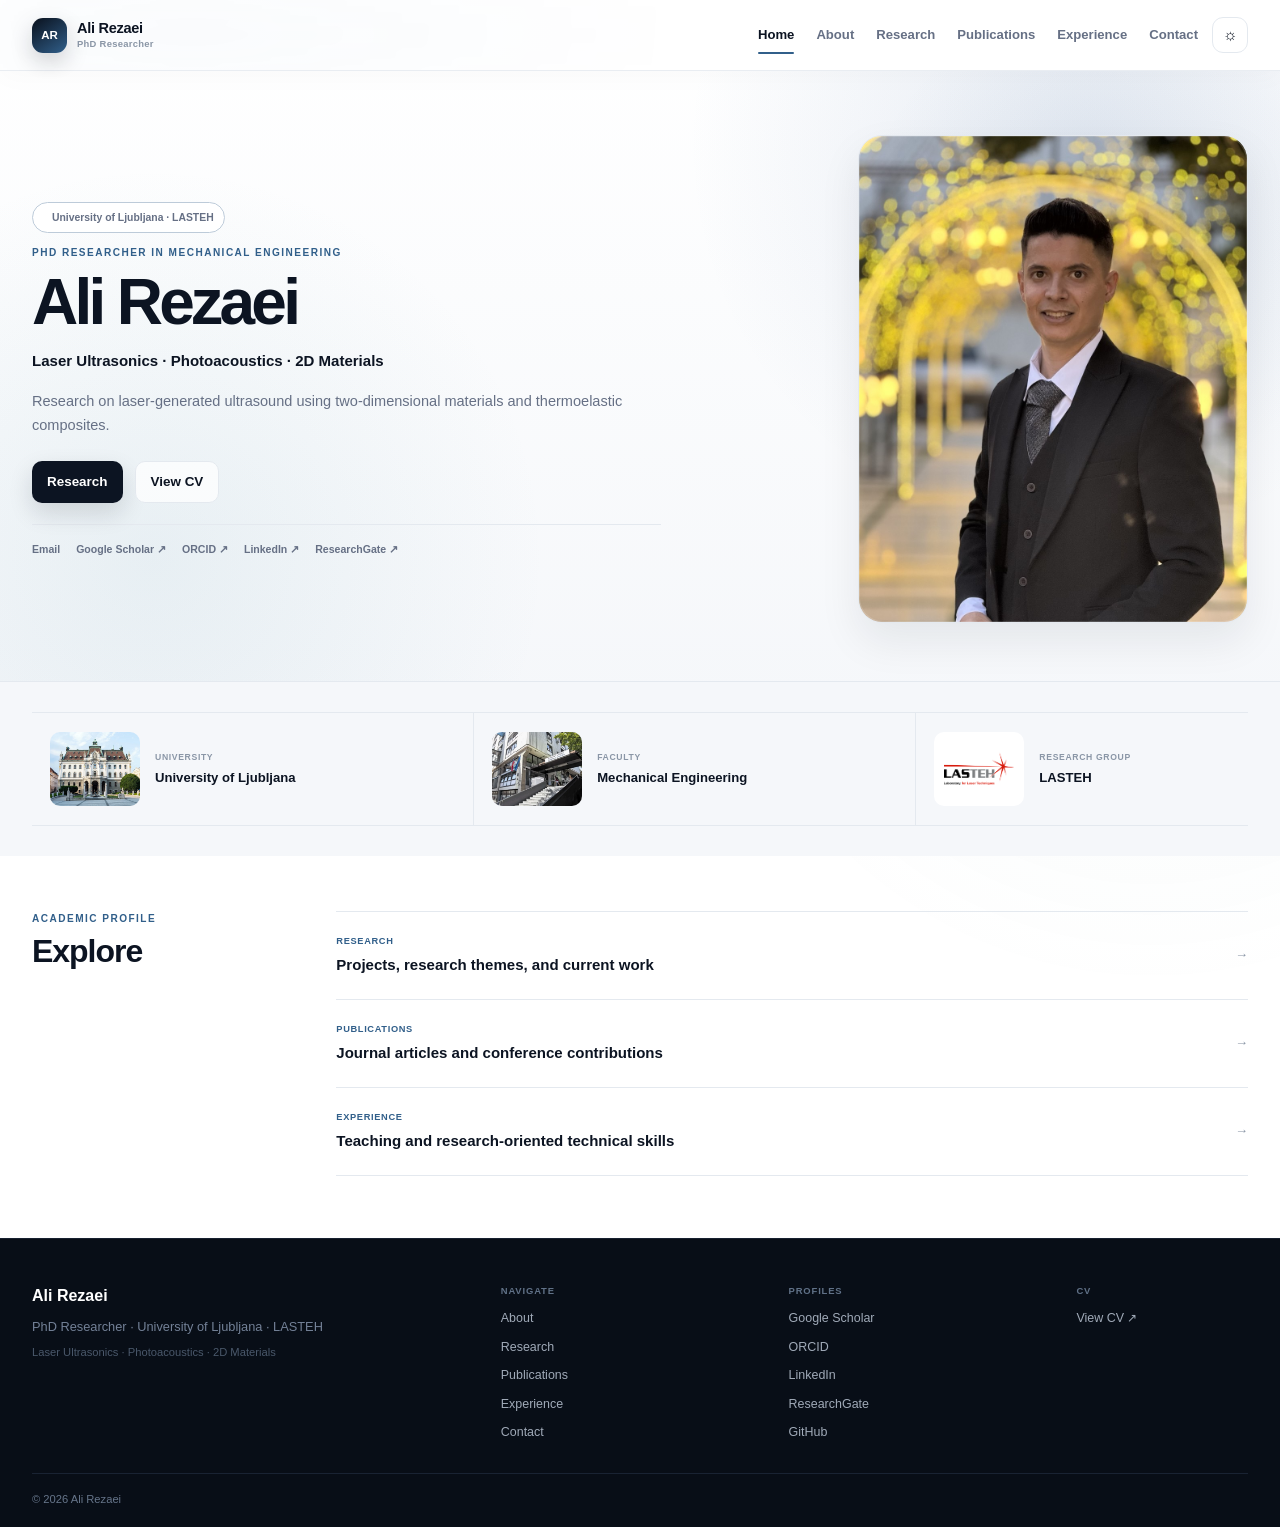
==== commit 9b1bd903: "Redesign about page editorially" ====
--- a/index.html
+++ b/index.html
@@ -8,7 +8,7 @@
 <meta content="index, follow" name="robots"/>
 <meta content="#f7f9fc" name="theme-color"/>
 <link href="favicon.svg" rel="icon" type="image/svg+xml"/>
-<link href="style-v59.css" rel="stylesheet"/>
+<link href="style-v57.css" rel="stylesheet"/>
 <meta content="Ali Rezaei — PhD researcher in Mechanical Engineering at the University of Ljubljana working on laser ultrasonics, photoacoustics, 2D materials, and multiphysics modelling." name="description"/>
 <title>Ali Rezaei | PhD Researcher</title>
 <link href="https://alicfc4.github.io/" rel="canonical"/><meta content="Ali Rezaei | PhD Researcher" property="og:title"/><meta content="website" property="og:type"/><meta content="https://alicfc4.github.io/" property="og:url"/><meta content="https://alicfc4.github.io/social-preview.jpg" property="og:image"/><meta content="Ali Rezaei — PhD researcher in Mechanical Engineering at the University of Ljubljana working on laser ultrasonics, photoacoustics, 2D materials, and multiphysics modelling." property="og:description"/><meta content="light dark" name="color-scheme"/><meta content="1200" property="og:image:width"/><meta content="630" property="og:image:height"/><meta content="Ali Rezaei" property="og:site_name"/><meta content="summary_large_image" name="twitter:card"/><meta content="Ali Rezaei | PhD Researcher" name="twitter:title"/><meta content="Ali Rezaei — PhD researcher in Mechanical Engineering at the University of Ljubljana working on laser ultrasonics, photoacoustics, 2D materials, and multiphysics modelling." name="twitter:description"/><meta content="https://alicfc4.github.io/social-preview.jpg" name="twitter:image"/><meta content="v28-clean-locked" name="site-version"/><link href="https://www.fs.uni-lj.si" rel="preconnect"/><link href="https://web.fs.uni-lj.si" rel="preconnect"/><link href="https://ars.els-cdn.com" rel="preconnect"/><meta content="https://alicfc4.github.io/social-preview.jpg" property="og:image:secure_url"/><meta content="image/jpeg" property="og:image:type"/><meta content="Ali Rezaei — PhD Researcher in Mechanical Engineering" property="og:image:alt"/><meta content="Ali Rezaei — PhD Researcher in Mechanical Engineering" name="twitter:image:alt"/><script type="application/ld+json">{"@context": "https://schema.org", "@type": "Person", "name": "Ali Rezaei", "url": "https://alicfc4.github.io/", "image": "https://alicfc4.github.io/profile.jpg", "jobTitle": "PhD Researcher", "email": "mailto:ali.rezaei@fs.uni-lj.si", "affiliation": {"@type": "CollegeOrUniversity", "name": "University of Ljubljana", "department": "Faculty of Mechanical Engineering"}, "memberOf": {"@type": "Organization", "name": "Laboratory for Laser Techniques (LASTEH)", "url": "https://web.fs.uni-lj.si/lasteh/en/"}, "sameAs": ["https://scholar.google.com/citations?user=SSciRw8AAAAJ&hl=en", "https://orcid.org/0009-0006-3180-2702", "https://si.linkedin.com/in/ali-rezaei-phys", "https://www.researchgate.net/profile/Ali-Rezaei-67", "https://github.com/alicfc4"], "knowsAbout": ["Laser ultrasonics", "Photoacoustics", "Two-dimensional materials", "Graphene", "Multiphysics modelling"]}</script><link href="site.webmanifest" rel="manifest"/></head>
@@ -46,156 +46,96 @@
 </header>
 <div aria-hidden="true" class="mobile-nav-backdrop"></div>
 <main id="main-content">
-<section class="hero hero-v29 hero-v36">
-<div class="shell hero-layout">
-<div aria-hidden="true" class="hero-science-bg">
-<svg focusable="false" role="presentation" viewbox="0 0 760 520">
-<defs>
-<lineargradient id="waveFade" x1="0" x2="1">
-<stop offset="0%" stop-color="currentColor" stop-opacity="0"></stop>
-<stop offset="18%" stop-color="currentColor" stop-opacity=".22"></stop>
-<stop offset="82%" stop-color="currentColor" stop-opacity=".22"></stop>
-<stop offset="100%" stop-color="currentColor" stop-opacity="0"></stop>
-</lineargradient>
-<radialgradient id="pulseGlow">
-<stop offset="0%" stop-color="currentColor" stop-opacity=".18"></stop>
-<stop offset="100%" stop-color="currentColor" stop-opacity="0"></stop>
-</radialgradient>
-</defs>
-<circle class="science-pulse science-pulse-a" cx="570" cy="130" fill="url(#pulseGlow)" r="118"></circle>
-<circle class="science-pulse science-pulse-b" cx="650" cy="350" fill="url(#pulseGlow)" r="92"></circle>
-<path class="science-wave wave-a" d="M40 330 C110 330 120 280 170 280 C220 280 225 390 285 390 C345 390 350 235 410 235 C470 235 475 355 540 355 C605 355 610 300 720 300" fill="none" stroke="url(#waveFade)" stroke-width="2"></path>
-<path class="science-wave wave-b" d="M70 390 C130 390 145 350 200 350 C255 350 265 425 325 425 C385 425 395 320 455 320 C515 320 530 380 700 380" fill="none" stroke="url(#waveFade)" stroke-width="1.2"></path>
-<g class="science-dots">
-<circle cx="480" cy="86" r="3"></circle>
-<circle cx="510" cy="112" r="2"></circle>
-<circle cx="545" cy="76" r="2"></circle>
-<circle cx="610" cy="102" r="2.6"></circle>
-<circle cx="665" cy="145" r="2"></circle>
-<circle cx="586" cy="196" r="2"></circle>
-<circle cx="704" cy="245" r="2.5"></circle>
-<circle cx="646" cy="280" r="2"></circle>
-</g>
-</svg>
-</div>
-<div class="hero-copy reveal">
+<section class="hero home-hero-v56">
+<div class="shell home-hero-grid-v56">
+<div class="home-hero-copy-v56 reveal">
 <div class="availability-chip">
 <span class="availability-dot"></span>
         University of Ljubljana · LASTEH
       </div>
 <p class="eyebrow">PhD Researcher in Mechanical Engineering</p>
 <h1>Ali Rezaei</h1>
-<p class="hero-title">Laser Ultrasonics · Photoacoustics · 2D Materials</p>
-<p class="hero-lead">PhD researcher in laser ultrasonics, photoacoustics, and 2D-material composites.</p>
+<p class="home-hero-field-v56">Laser Ultrasonics · Photoacoustics · 2D Materials</p>
+<p class="home-hero-lead-v56">Research on laser-generated ultrasound using two-dimensional materials and thermoelastic composites.</p>
 <div class="hero-actions">
 <a class="btn btn-primary" href="research.html">Research</a>
 <a class="btn btn-secondary" href="Ali-Rezaei-CV.pdf" rel="noopener noreferrer" target="_blank">View CV</a>
 </div>
-<div class="profile-pills">
-<a href="mailto:ali.rezaei@fs.uni-lj.si">
-<span class="mini-icon">@</span>
-          Email
-        </a>
-<a href="https://orcid.org/0009-0006-3180-2702" rel="me noopener noreferrer" target="_blank">
-<span class="mini-icon">iD</span>
-          ORCID
-        </a><a href="https://scholar.google.com/citations?user=SSciRw8AAAAJ&amp;hl=en" rel="me noopener noreferrer" target="_blank">
-<span class="mini-icon">GS</span>
-  Scholar
-</a>
-<a href="https://si.linkedin.com/in/ali-rezaei-phys" rel="me noopener noreferrer" target="_blank">
-<span class="mini-icon">in</span>
-          LinkedIn
-        </a>
-<a href="https://www.researchgate.net/profile/Ali-Rezaei-67" rel="me noopener noreferrer" target="_blank">
-<span class="mini-icon">RG</span>
-          ResearchGate
-        </a>
+<div aria-label="Academic profiles" class="home-profile-links-v56">
+<a href="mailto:ali.rezaei@fs.uni-lj.si">Email</a>
+<a href="https://scholar.google.com/citations?user=SSciRw8AAAAJ&amp;hl=en" rel="me noopener noreferrer" target="_blank">Google Scholar ↗</a>
+<a href="https://orcid.org/0009-0006-3180-2702" rel="me noopener noreferrer" target="_blank">ORCID ↗</a>
+<a href="https://si.linkedin.com/in/ali-rezaei-phys" rel="me noopener noreferrer" target="_blank">LinkedIn ↗</a>
+<a href="https://www.researchgate.net/profile/Ali-Rezaei-67" rel="me noopener noreferrer" target="_blank">ResearchGate ↗</a>
 </div>
 </div>
-<div class="hero-photo-wrap reveal reveal-delay">
-<div aria-label="Portrait of Ali Rezaei" class="hero-photo-panel"><div aria-hidden="true" class="hero-photo-halo"></div>
-<img alt="Portrait of Ali Rezaei" class="profile-photo" decoding="async" fetchpriority="high" height="1365" loading="eager" src="profile.jpg" width="1024"/>
-<div aria-hidden="true" class="hero-photo-sheen"></div></div>
+<div class="home-portrait-v56 reveal reveal-delay">
+<div class="home-portrait-frame-v56">
+<img alt="Portrait of Ali Rezaei" decoding="async" fetchpriority="high" height="1365" loading="eager" src="profile.jpg" width="1024"/>
+</div>
 </div>
 </div>
 </section>
-<section class="compact-section">
+<section class="section surface-soft home-affiliation-v56">
 <div class="shell">
-<div class="home-stat-rail reveal">
-<div class="home-stat">
-<span class="stat-kicker">Current role</span>
-<strong>PhD Researcher</strong>
-<small>University of Ljubljana</small>
+<div aria-label="Academic affiliation" class="home-affiliation-grid-v56 reveal">
+<a class="home-affiliation-item-v56" href="https://www.uni-lj.si/en/" rel="noopener noreferrer" target="_blank">
+<div class="home-affiliation-image-v56">
+<img alt="University of Ljubljana main building" decoding="async" loading="lazy" src="ul-main-building-home.webp"/>
 </div>
-<div class="home-stat">
-<span class="stat-kicker">Research group</span>
-<a class="home-stat-link" href="https://web.fs.uni-lj.si/lasteh/en/" rel="noopener noreferrer" target="_blank">LASTEH ↗</a>
-<small>Laboratory for Laser Techniques</small>
+<div>
+<span>University</span>
+<strong>University of Ljubljana</strong>
 </div>
-<div class="home-stat">
-<span class="stat-kicker">Research profile</span>
-<strong>Experimental + Computational</strong>
-<small>Laser ultrasonics · 2D materials</small>
+</a>
+<a class="home-affiliation-item-v56" href="https://www.fs.uni-lj.si/en/" rel="noopener noreferrer" target="_blank">
+<div class="home-affiliation-image-v56">
+<img alt="Faculty of Mechanical Engineering entrance" decoding="async" loading="lazy" src="ul-fme-entrance.webp"/>
+</div>
+<div>
+<span>Faculty</span>
+<strong>Mechanical Engineering</strong>
+</div>
+</a>
+<a class="home-affiliation-item-v56" href="https://web.fs.uni-lj.si/lasteh/en/" rel="noopener noreferrer" target="_blank">
+<div class="home-affiliation-logo-v56">
+<img alt="LASTEH Laboratory for Laser Techniques logo" decoding="async" loading="lazy" src="lasteh-logo-compact.png"/>
+</div>
+<div>
+<span>Research group</span>
+<strong>LASTEH</strong>
+</div>
+</a>
 </div>
 </div>
-<div aria-label="Academic affiliation" class="home-visual-ribbon reveal">
-<a class="visual-ribbon-card visual-ribbon-photo" href="https://www.uni-lj.si/en/" rel="noopener noreferrer" target="_blank">
-<img alt="University of Ljubljana main building" decoding="async" loading="lazy" src="ul-main-building-home.webp"/>
-<span class="visual-ribbon-shade"></span>
-<span class="visual-ribbon-copy">
-<small>University</small>
-<strong>University of Ljubljana</strong>
-</span>
+</section>
+<section class="section home-profile-v56">
+<div class="shell home-profile-grid-v56">
+<div class="section-heading reveal">
+<p class="eyebrow">Academic Profile</p>
+<h2>Explore</h2>
+</div>
+<div class="home-profile-list-v56">
+<a class="home-profile-row-v56 reveal" href="research.html">
+<div>
+<span>Research</span>
+<strong>Projects, research themes, and current work</strong>
+</div>
+<b>→</b>
 </a>
-<a class="visual-ribbon-card visual-ribbon-photo" href="https://www.fs.uni-lj.si/en/" rel="noopener noreferrer" target="_blank">
-<img alt="Faculty of Mechanical Engineering entrance" decoding="async" loading="lazy" src="ul-fme-entrance.webp"/>
-<span class="visual-ribbon-shade"></span>
-<span class="visual-ribbon-copy">
-<small>Faculty</small>
-<strong>Mechanical Engineering</strong>
-</span>
+<a class="home-profile-row-v56 reveal" href="publications.html">
+<div>
+<span>Publications</span>
+<strong>Journal articles and conference contributions</strong>
+</div>
+<b>→</b>
 </a>
-<a class="visual-ribbon-card visual-ribbon-logo" href="https://web.fs.uni-lj.si/lasteh/en/" rel="noopener noreferrer" target="_blank">
-<div class="visual-logo-stage">
-<img alt="LASTEH Laboratory for Laser Techniques logo" decoding="async" loading="lazy" src="lasteh-logo-compact.png"/>
+<a class="home-profile-row-v56 reveal" href="experience.html">
+<div>
+<span>Experience</span>
+<strong>Teaching and research-oriented technical skills</strong>
 </div>
-<span class="visual-ribbon-copy">
-<small>Research Group</small>
-<strong>LASTEH</strong>
-</span>
-</a>
-</div></div>
-</section>
-<section class="section home-explore-section home-explore-v36">
-<div class="shell">
-<div class="home-explore-head reveal">
-<div>
-<p class="eyebrow">Explore</p>
-<h2>Academic profile</h2>
-</div>
-</div>
-<div class="home-explore-grid">
-<a class="home-explore-card reveal" data-card="research" href="research.html">
-<div>
-<h3>Research</h3>
-<p>Projects and research interests.</p>
-</div>
-<b>↗</b>
-</a>
-<a class="home-explore-card reveal" data-card="publications" href="publications.html">
-<div>
-<h3>Publications</h3>
-<p>Journal articles and conference work.</p>
-</div>
-<b>↗</b>
-</a>
-<a class="home-explore-card reveal" data-card="experience" href="experience.html">
-<div>
-<h3>Experience</h3>
-<p>Teaching and technical skills.</p>
-</div>
-<b>↗</b>
+<b>→</b>
 </a>
 </div>
 </div>
@@ -236,5 +176,5 @@
 <button aria-label="Back to top" class="back-to-top" type="button">↑</button>
 <div aria-hidden="true" class="page-transition"></div>
 <button aria-label="Back to top" class="back-to-top" type="button">↑</button>
-<script defer="True" src="script-v59.js"></script></body>
+<script defer="True" src="script-v57.js"></script></body>
 </html>
--- a/style-v57.css
+++ b/style-v57.css
@@ -0,0 +1,10114 @@
+
+*{box-sizing:border-box}
+:root{
+  --bg:#ffffff;--bg-elev:#ffffff;--ink:#0c1422;--muted:#667085;--muted2:#8a96a6;
+  --line:#e4e9ef;--soft:#f5f7fa;--blue:#315f8a;--blue2:#6e94b7;--dark:#0b1220;
+  --nav:rgba(255,255,255,.82);--glass:rgba(255,255,255,.72);--shadow:0 22px 60px rgba(15,23,36,.09);
+  --shadow-sm:0 12px 32px rgba(15,23,36,.06);--radius:22px;--shell:1180px;
+}
+html[data-theme="dark"]{
+  --bg:#0b111b;--bg-elev:#111927;--ink:#eef4fb;--muted:#a8b4c5;--muted2:#7f8da1;
+  --line:#243044;--soft:#0f1724;--blue:#8db4d7;--blue2:#7394b5;--dark:#060b12;
+  --nav:rgba(11,17,27,.78);--glass:rgba(17,25,39,.72);--shadow:0 22px 70px rgba(0,0,0,.24);
+  --shadow-sm:0 12px 36px rgba(0,0,0,.20);
+}
+html{scroll-behavior:smooth;color-scheme:light}
+html[data-theme="dark"]{color-scheme:dark}
+body{
+  margin:0;font-family:Inter,ui-sans-serif,-apple-system,BlinkMacSystemFont,"Segoe UI",sans-serif;
+  color:var(--ink);background:var(--bg);line-height:1.65;overflow-x:hidden;
+  -webkit-font-smoothing:antialiased;text-rendering:optimizeLegibility;
+}
+body::before{
+  content:"";position:fixed;inset:0;pointer-events:none;z-index:-2;
+  background:
+    radial-gradient(circle at 15% 0%,rgba(67,110,160,.08),transparent 30%),
+    radial-gradient(circle at 90% 35%,rgba(84,151,145,.06),transparent 30%);
+}
+a{color:inherit}img{max-width:100%;display:block}
+.shell{width:min(var(--shell),calc(100% - 48px));margin:0 auto}
+.page-noise{pointer-events:none;position:fixed;inset:0;z-index:9999;opacity:.018;background-image:radial-gradient(currentColor .45px,transparent .45px);background-size:6px 6px}
+.skip-link{position:fixed;left:16px;top:-80px;z-index:10000;background:var(--ink);color:var(--bg);padding:10px 14px;border-radius:10px;text-decoration:none;font-weight:800}
+.skip-link:focus{top:14px}
+
+.site-header{
+  position:sticky;top:0;z-index:1000;background:var(--nav);backdrop-filter:blur(20px) saturate(170%);
+  border-bottom:1px solid color-mix(in srgb,var(--line) 82%,transparent);
+}
+.scroll-progress{position:absolute;left:0;right:0;bottom:-1px;height:2px;overflow:hidden}
+.scroll-progress span{display:block;width:0;height:100%;background:linear-gradient(90deg,var(--blue),#78a6cb);box-shadow:0 0 16px color-mix(in srgb,var(--blue) 55%,transparent)}
+.nav-shell{min-height:76px;display:flex;align-items:center;justify-content:space-between;gap:28px}
+.brand{display:flex;align-items:center;gap:11px;text-decoration:none}
+.brand-mark{
+  width:38px;height:38px;border-radius:12px;display:grid;place-items:center;background:linear-gradient(145deg,#09101c,#315f8a);
+  color:#fff;font-size:.78rem;font-weight:900;box-shadow:0 9px 22px rgba(15,23,36,.18);transition:.25s ease;
+}
+.brand:hover .brand-mark{transform:rotate(-4deg) translateY(-1px)}
+.brand-copy{display:flex;flex-direction:column;line-height:1.1}
+.brand-copy strong{font-size:.98rem;letter-spacing:-.02em}
+.brand-copy small{margin-top:4px;color:var(--muted2);font-size:.65rem;font-weight:700;letter-spacing:.03em}
+.nav-actions{display:flex;align-items:center;gap:16px}
+.main-nav{display:flex;align-items:center;gap:24px}
+.main-nav a{
+  position:relative;text-decoration:none;color:var(--muted);font-size:.88rem;font-weight:700;padding:10px 0;transition:.2s ease
+}
+.main-nav a::after{content:"";position:absolute;left:50%;right:50%;bottom:2px;height:2px;background:var(--blue);border-radius:2px;transition:.25s ease}
+.main-nav a:hover,.main-nav a.active{color:var(--ink)}
+.main-nav a:hover::after,.main-nav a.active::after{left:0;right:0}
+.theme-toggle{
+  width:38px;height:38px;border:1px solid var(--line);border-radius:12px;background:var(--glass);color:var(--ink);
+  display:grid;place-items:center;cursor:pointer;transition:.2s ease;position:relative;overflow:hidden
+}
+.theme-toggle:hover{transform:translateY(-2px);box-shadow:var(--shadow-sm)}
+.theme-icon{position:absolute;transition:.25s ease;font-size:1rem}
+.theme-icon.moon{opacity:0;transform:translateY(12px)}
+html[data-theme="dark"] .theme-icon.sun{opacity:0;transform:translateY(-12px)}
+html[data-theme="dark"] .theme-icon.moon{opacity:1;transform:none}
+.menu-toggle{display:none;border:0;background:transparent;padding:8px}
+.menu-toggle span{display:block;width:24px;height:2px;background:var(--ink);margin:5px 0;transition:.22s ease}
+.mobile-nav-backdrop{display:none}
+
+.hero{
+  position:relative;overflow:hidden;background:
+  radial-gradient(circle at 12% 80%,rgba(92,153,174,.10),transparent 32%),
+  radial-gradient(circle at 85% 12%,rgba(68,106,166,.13),transparent 33%),
+  linear-gradient(180deg,color-mix(in srgb,var(--bg) 97%,#e8f1f8),color-mix(in srgb,var(--soft) 96%,#fff));
+  border-bottom:1px solid var(--line)
+}
+.hero-layout{min-height:calc(100vh - 76px);display:grid;grid-template-columns:1.06fr .94fr;gap:76px;align-items:center;padding:68px 0}
+.hero-copy{position:relative;z-index:2}
+.availability-chip{
+  width:max-content;max-width:100%;display:inline-flex;align-items:center;gap:9px;margin-bottom:18px;padding:7px 10px;
+  border:1px solid color-mix(in srgb,var(--blue) 22%,var(--line));border-radius:999px;background:var(--glass);
+  color:var(--muted);font-size:.72rem;font-weight:800;backdrop-filter:blur(12px)
+}
+.pulse-dot{width:8px;height:8px;border-radius:50%;background:#36a46e;box-shadow:0 0 0 0 rgba(54,164,110,.35);animation:pulse 2s infinite}
+@keyframes pulse{70%{box-shadow:0 0 0 8px rgba(54,164,110,0)}100%{box-shadow:0 0 0 0 rgba(54,164,110,0)}}
+.eyebrow{margin:0 0 10px;color:var(--blue);font-size:.71rem;font-weight:900;letter-spacing:.16em;text-transform:uppercase}
+.eyebrow.small{font-size:.64rem}
+.hero h1{margin:0;font-size:clamp(4.4rem,8vw,7.6rem);line-height:.91;letter-spacing:-.068em}
+.hero-title{margin:27px 0 0;font-size:clamp(1.35rem,2.55vw,2.12rem);line-height:1.35;color:color-mix(in srgb,var(--ink) 67%,var(--muted))}
+.hero-lead{max-width:660px;margin:22px 0 0;color:var(--muted);font-size:1.04rem}
+.hero-actions{display:flex;gap:12px;flex-wrap:wrap;margin-top:30px}
+.btn{
+  display:inline-flex;align-items:center;justify-content:center;min-height:49px;padding:0 21px;border-radius:13px;
+  text-decoration:none;font-weight:850;transition:transform .22s ease,box-shadow .22s ease,border-color .22s ease
+}
+.btn:hover{transform:translateY(-3px)}
+.btn-primary{background:var(--ink);color:var(--bg);box-shadow:0 13px 28px rgba(15,23,36,.16)}
+.btn-secondary{background:var(--glass);border:1px solid var(--line);color:var(--ink);backdrop-filter:blur(12px)}
+.btn-secondary:hover{box-shadow:var(--shadow-sm)}
+.compact-links{display:flex;gap:15px;flex-wrap:wrap;margin-top:28px}
+.compact-links a{position:relative;color:var(--muted);text-decoration:none;font-size:.81rem;font-weight:760}
+.compact-links a::after{content:"↗";margin-left:4px;font-size:.7rem;opacity:.6}
+.compact-links a:hover{color:var(--blue)}
+.hero-photo-panel{position:relative;width:min(100%,455px);justify-self:end;transition:transform .16s ease}
+.photo-glow{position:absolute;inset:-38px;border-radius:50%;background:radial-gradient(circle,rgba(70,117,165,.18),transparent 65%);filter:blur(10px)}
+.profile-photo{position:relative;width:100%;aspect-ratio:4/5;object-fit:cover;object-position:center 25%;border-radius:30px;box-shadow:0 30px 75px rgba(15,23,36,.24)}
+.hero-photo-panel::after{content:"";position:absolute;inset:0;border-radius:30px;box-shadow:inset 0 0 0 1px rgba(255,255,255,.25);pointer-events:none}
+.floating-badge{
+  position:absolute;z-index:2;padding:11px 14px;border-radius:14px;background:var(--glass);backdrop-filter:blur(16px);
+  border:1px solid color-mix(in srgb,var(--line) 70%,transparent);box-shadow:var(--shadow-sm)
+}
+.floating-badge span{display:block;color:var(--muted2);font-size:.63rem;text-transform:uppercase;letter-spacing:.08em}
+.floating-badge strong{display:block;font-size:.81rem;margin-top:2px}
+.badge-one{left:-38px;bottom:75px}.badge-two{right:-25px;top:48px}
+.hero-orb{position:absolute;border-radius:50%;filter:blur(1px);opacity:.48}
+.orb-one{width:220px;height:220px;right:-60px;top:18%;background:radial-gradient(circle,#b7cce0,transparent 68%)}
+.orb-two{width:260px;height:260px;left:-80px;bottom:0;background:radial-gradient(circle,#c6e1dc,transparent 70%)}
+.orb-three{width:330px;height:330px;right:-120px;top:-80px;background:radial-gradient(circle,#bfd0e4,transparent 68%)}
+
+.section{padding:88px 0}.compact-section{padding:38px 0}.surface-soft{background:var(--soft)}
+.home-stat-rail{
+  display:grid;grid-template-columns:repeat(3,1fr);border:1px solid var(--line);border-radius:20px;background:var(--bg-elev);
+  overflow:hidden;box-shadow:var(--shadow-sm)
+}
+.home-stat{padding:21px 24px;border-right:1px solid var(--line)}
+.home-stat:last-child{border-right:0}
+.stat-kicker{display:block;color:var(--muted2);font-size:.66rem;font-weight:900;text-transform:uppercase;letter-spacing:.08em;margin-bottom:5px}
+.home-stat strong{display:block;font-size:1rem}
+.home-stat small{display:block;color:var(--muted);font-size:.77rem;margin-top:3px}
+
+.feature-split,.two-col,.signature-grid{display:grid;grid-template-columns:.72fr 1.28fr;gap:70px;align-items:start}
+.section-heading h2,.cta-panel h2,.signature-copy h2{margin:0;font-size:clamp(2.35rem,4.35vw,4rem);line-height:1.05;letter-spacing:-.047em}
+.signature-copy>p:not(.eyebrow){max-width:560px;color:var(--muted)}
+.research-signature{background:var(--bg)}
+.signature-grid{align-items:center}
+.signature-visual{
+  display:grid;grid-template-columns:1fr auto 1fr auto 1fr auto 1fr;align-items:center;gap:10px;
+  padding:26px;border:1px solid var(--line);border-radius:22px;background:
+    radial-gradient(circle at 100% 0%,rgba(53,95,136,.10),transparent 30%),var(--bg-elev);
+  box-shadow:var(--shadow-sm)
+}
+.sig-stage{min-height:115px;border:1px solid var(--line);border-radius:16px;background:var(--soft);display:flex;flex-direction:column;align-items:center;justify-content:center;gap:14px;padding:14px;text-align:center}
+.sig-stage span{font-size:.74rem;color:var(--muted);font-weight:800}
+.sig-arrow{color:var(--muted2);font-weight:900}
+.laser-line{width:48px;height:3px;background:linear-gradient(90deg,transparent,var(--blue));box-shadow:0 0 12px color-mix(in srgb,var(--blue) 50%,transparent)}
+.layer-icon{position:relative;width:42px;height:30px}
+.layer-icon::before,.layer-icon::after{content:"";position:absolute;left:4px;width:34px;height:6px;border-radius:4px;background:var(--blue);transform:skewX(-25deg)}
+.layer-icon::before{top:5px;box-shadow:0 10px 0 color-mix(in srgb,var(--blue) 68%,transparent),0 20px 0 color-mix(in srgb,var(--blue) 38%,transparent)}
+.block-icon{width:40px;height:30px;border-radius:7px;background:radial-gradient(circle at 30% 35%,var(--blue) 0 2px,transparent 3px),radial-gradient(circle at 70% 65%,var(--blue) 0 2px,transparent 3px),color-mix(in srgb,var(--blue) 15%,var(--bg));border:1px solid var(--line)}
+.wave-icon{font-style:normal;color:var(--blue);font-weight:900;letter-spacing:2px}
+
+.featured-paper{display:grid;grid-template-columns:90px 1fr;gap:24px;padding:27px;border:1px solid var(--line);border-radius:20px;background:var(--bg-elev);box-shadow:var(--shadow-sm);transition:.25s ease}
+.featured-paper:hover{transform:translateY(-4px);box-shadow:var(--shadow)}
+.paper-year,.pub-year{color:var(--blue);font-size:1.05rem;font-weight:900}
+.paper-journal,.pub-type{margin:0 0 8px;color:var(--muted2);font-size:.71rem;font-weight:900;text-transform:uppercase;letter-spacing:.08em}
+.featured-paper h3{margin:0;font-size:1.35rem;line-height:1.4}.paper-authors{color:var(--muted)}
+.text-link{display:inline-flex;margin-top:8px;color:var(--blue);text-decoration:none;font-weight:850}
+.text-link:hover{text-decoration:underline}
+
+.cta-panel{
+  display:flex;align-items:center;justify-content:space-between;gap:30px;padding:36px;border-radius:25px;
+  background:linear-gradient(145deg,#08101c,#17314a);color:#fff;box-shadow:0 28px 70px rgba(11,18,32,.20);overflow:hidden;position:relative
+}
+.cta-panel::after{content:"";position:absolute;width:220px;height:220px;border-radius:50%;right:-65px;top:-85px;background:radial-gradient(circle,rgba(130,181,221,.20),transparent 68%)}
+.cta-panel .eyebrow{color:#adc4db}.cta-actions{display:flex;gap:12px;flex-wrap:wrap;position:relative;z-index:2}
+.cta-panel .btn-primary{background:#fff;color:#0b1220}.cta-panel .btn-secondary{color:#fff;border-color:#35455b;background:rgba(255,255,255,.07)}
+
+.page-hero{position:relative;overflow:hidden;padding:94px 0 72px;background:linear-gradient(180deg,color-mix(in srgb,var(--bg) 97%,#e9f1f8),var(--soft));border-bottom:1px solid var(--line)}
+.page-hero::after{content:"";position:absolute;right:-90px;top:-110px;width:320px;height:320px;border-radius:50%;background:radial-gradient(circle,color-mix(in srgb,var(--blue) 12%,transparent),transparent 68%)}
+.narrow-page{max-width:880px}
+.page-hero h1{margin:0;font-size:clamp(3.2rem,6.4vw,5.8rem);line-height:.98;letter-spacing:-.062em}
+.page-intro{max-width:720px;margin:22px 0 0;color:var(--muted);font-size:1.08rem}
+
+.prose-card,.experience-card,.skill-panel,.research-tile,.update-mini,.contact-card,.language-card,.project-panel{
+  border:1px solid var(--line);background:var(--bg-elev);box-shadow:var(--shadow-sm)
+}
+.prose-card{padding:29px;border-radius:21px}.prose-card p{margin:0 0 16px;color:var(--muted);font-size:1.04rem}.prose-card p:last-child{margin-bottom:0}
+
+.timeline{position:relative;margin-top:36px}.timeline::before{content:"";position:absolute;left:210px;top:12px;bottom:12px;width:1px;background:var(--line)}
+.timeline-row{display:grid;grid-template-columns:180px 28px 1fr;gap:18px;padding:27px 0}
+.timeline-date{color:var(--muted);font-size:.85rem;font-weight:750;padding-top:4px}
+.timeline-dot{position:relative}.timeline-dot::before{content:"";position:absolute;left:9px;top:6px;width:10px;height:10px;border-radius:50%;background:var(--blue);box-shadow:0 0 0 6px color-mix(in srgb,var(--blue) 12%,transparent)}
+.timeline-content h3{margin:9px 0 3px;font-size:1.35rem}.timeline-content p{margin:7px 0 0;color:var(--muted)}.institution{font-weight:750;color:color-mix(in srgb,var(--ink) 75%,var(--muted))!important}
+.pill{display:inline-flex;padding:5px 9px;border-radius:999px;background:var(--ink);color:var(--bg);font-size:.68rem;font-weight:900;text-transform:uppercase;letter-spacing:.06em}
+
+.language-cards{display:grid;grid-template-columns:repeat(3,1fr);gap:14px}
+.language-card{min-height:145px;padding:22px;border-radius:18px;display:flex;flex-direction:column;justify-content:center;transition:.25s ease}
+.language-card:hover,.research-tile:hover,.skill-panel:hover,.update-mini:hover,.contact-card:hover,.project-panel:hover{transform:translateY(-5px);box-shadow:var(--shadow)}
+.language-card span{color:var(--muted2);font-size:.72rem;text-transform:uppercase;letter-spacing:.08em}.language-card strong{font-size:1.14rem;margin-top:5px}.language-card small{margin-top:7px;color:var(--muted)}
+
+.research-card-grid{display:grid;grid-template-columns:repeat(3,1fr);gap:18px}
+.research-tile{position:relative;overflow:hidden;border-radius:19px;padding:24px;transition:.25s ease}
+.research-tile::before,.skill-panel::before,.contact-card::before{
+  content:"";position:absolute;inset:-1px;border-radius:inherit;pointer-events:none;opacity:0;
+  background:radial-gradient(380px circle at var(--mx,50%) var(--my,50%),color-mix(in srgb,var(--blue) 12%,transparent),transparent 42%);
+  transition:opacity .2s ease
+}
+.research-tile:hover::before,.skill-panel:hover::before,.contact-card:hover::before{opacity:1}
+.research-tile span{color:var(--muted2);font-size:.72rem;font-weight:900}.research-tile h3{margin:26px 0 8px;font-size:1.18rem}.research-tile p{margin:0;color:var(--muted)}
+
+.project-list{display:grid;gap:18px;margin-top:34px}.project-panel{display:grid;grid-template-columns:175px 1fr;gap:30px;padding:28px;border-radius:20px;transition:.25s ease}
+.project-meta{display:flex;flex-direction:column;align-items:flex-start;gap:8px}.project-meta strong{font-size:.85rem}.project-meta small{color:var(--muted)}
+.status-dot-live{width:9px;height:9px;border-radius:50%;background:#34a36f;box-shadow:0 0 0 5px rgba(52,163,111,.12)}
+.project-content h3{margin:0;font-size:1.35rem;line-height:1.4}.project-content>p:not(.eyebrow){color:var(--muted)}
+.tag-row{display:flex;flex-wrap:wrap;gap:8px;margin-top:16px}.tag-row span{padding:7px 10px;border-radius:999px;border:1px solid var(--line);background:var(--soft);color:var(--muted);font-size:.76rem;font-weight:750}
+
+.flow-map{display:grid;grid-template-columns:1fr auto 1fr auto 1fr auto 1fr;gap:12px;align-items:center;padding:24px;border:1px solid var(--line);border-radius:22px;background:var(--bg-elev);box-shadow:var(--shadow-sm)}
+.flow-node{min-height:135px;padding:18px;border-radius:16px;background:var(--soft);border:1px solid var(--line);display:flex;flex-direction:column;justify-content:center}
+.flow-node span{color:var(--muted2);font-size:.7rem;font-weight:900}.flow-node strong{margin-top:14px}.flow-node small{margin-top:4px;color:var(--muted)}.flow-arrow{color:var(--muted2);font-size:1.25rem;font-weight:900}
+
+.publication-toolbar{display:flex;justify-content:flex-end;margin-bottom:20px}
+.filter-group{display:flex;gap:8px;flex-wrap:wrap}
+.filter-btn{
+  border:1px solid var(--line);background:var(--bg-elev);color:var(--muted);padding:8px 11px;border-radius:999px;
+  font-size:.76rem;font-weight:850;cursor:pointer;transition:.2s ease
+}
+.filter-btn span{opacity:.65;margin-left:4px}.filter-btn:hover,.filter-btn.active{color:var(--ink);border-color:color-mix(in srgb,var(--blue) 35%,var(--line));background:color-mix(in srgb,var(--blue) 7%,var(--bg-elev))}
+.clean-list{border-top:1px solid var(--line)}
+.pub-row{display:grid;grid-template-columns:100px 1fr;gap:30px;padding:34px 0;border-bottom:1px solid var(--line);transition:.25s ease}
+.pub-row.filtered-out{display:none}.pub-content h3{margin:0;max-width:900px;font-size:1.35rem;line-height:1.42}.pub-content p{color:var(--muted);max-width:950px}.pub-venue{font-weight:750;color:color-mix(in srgb,var(--ink) 72%,var(--muted))!important}
+
+.experience-card{border-radius:20px;padding:28px}.experience-head{display:flex;justify-content:space-between;gap:20px}.experience-head span:first-child{color:var(--blue);font-weight:850;font-size:.85rem}.experience-head h3{margin:4px 0 3px;font-size:1.4rem}.experience-head p{margin:0;color:var(--muted)}
+.skills-grid{display:grid;grid-template-columns:repeat(3,1fr);gap:18px}.skill-panel{position:relative;overflow:hidden;border-radius:18px;padding:24px;transition:.25s ease}.skill-panel h3{margin:0 0 18px}
+.updates-row{display:grid;grid-template-columns:repeat(3,1fr);gap:18px}.update-mini{border-radius:18px;padding:24px;transition:.25s ease}.update-mini span{color:var(--blue);font-size:.8rem;font-weight:900}.update-mini h3{margin:18px 0 8px}.update-mini p{margin:0;color:var(--muted)}
+
+.contact-grid{display:grid;grid-template-columns:repeat(2,1fr);gap:16px}
+.contact-card{
+  position:relative;overflow:hidden;display:grid;grid-template-columns:1fr auto;gap:7px;padding:24px;border-radius:18px;
+  text-decoration:none;transition:.25s ease;text-align:left;color:var(--ink);font:inherit;cursor:pointer
+}
+button.contact-card{width:100%}
+.contact-card span{grid-column:1;color:var(--muted2);font-size:.7rem;font-weight:900;text-transform:uppercase;letter-spacing:.08em}.contact-card strong{font-size:1rem;overflow-wrap:anywhere}.contact-card b{grid-column:2;grid-row:1/3;align-self:center;color:var(--muted2)}
+.copy-state{font-size:.78rem}
+.institution-panel{padding:34px;border-radius:23px;background:linear-gradient(145deg,#08101c,#17314a);color:#fff;box-shadow:0 28px 65px rgba(11,18,32,.18)}
+.institution-panel h2{margin:0;font-size:2.35rem}.institution-panel p:last-child{color:#b7c2d0}
+
+.site-footer{background:#080e17;color:#95a1b2;padding:54px 0 20px;border-top:1px solid #172130}
+.footer-grid{display:grid;grid-template-columns:1.45fr .7fr .7fr .7fr;gap:44px;padding-bottom:36px}
+.footer-brand{color:#fff;text-decoration:none;font-weight:850;font-size:1.12rem}.footer-intro p{margin:8px 0 0;color:#738197;font-size:.85rem}.footer-note{display:block;margin-top:9px;color:#59697e;font-size:.76rem}
+.footer-links{display:flex;flex-direction:column;gap:9px}.footer-label{color:#607187;text-transform:uppercase;letter-spacing:.08em;font-size:.65rem;font-weight:900;margin-bottom:2px}
+.footer-links a{color:#a0aab8;text-decoration:none;font-size:.84rem}.footer-links a:hover{color:#fff}
+.footer-bottom{display:flex;justify-content:space-between;gap:20px;border-top:1px solid #192333;padding-top:18px;font-size:.77rem;color:#66758a}
+
+.back-to-top{position:fixed;right:22px;bottom:22px;z-index:900;width:44px;height:44px;border-radius:50%;border:1px solid var(--line);background:var(--glass);color:var(--ink);backdrop-filter:blur(12px);box-shadow:var(--shadow-sm);cursor:pointer;opacity:0;transform:translateY(12px);pointer-events:none;transition:.2s ease}
+.back-to-top.visible{opacity:1;transform:translateY(0);pointer-events:auto}
+.page-transition{position:fixed;inset:0;background:var(--bg);z-index:5000;pointer-events:none;opacity:0;transition:opacity .18s ease}
+body.is-leaving .page-transition{opacity:1}
+
+.reveal{opacity:0;transform:translateY(22px);transition:opacity .7s ease,transform .7s cubic-bezier(.2,.7,.2,1)}
+.reveal.visible{opacity:1;transform:none}.reveal-delay{transition-delay:.12s}
+::selection{background:color-mix(in srgb,var(--blue) 22%,transparent)}
+:focus-visible{outline:3px solid color-mix(in srgb,var(--blue) 35%,transparent);outline-offset:3px}
+
+@media(max-width:1040px){
+  .main-nav{gap:18px}.main-nav a{font-size:.84rem}
+  .hero-layout{grid-template-columns:1fr;min-height:auto}.hero-photo-panel{justify-self:start;width:min(100%,520px)}
+  .badge-one{left:15px}.badge-two{right:15px}
+  .research-card-grid,.skills-grid{grid-template-columns:repeat(2,1fr)}
+  .feature-split,.two-col,.signature-grid{grid-template-columns:1fr;gap:30px}
+  .signature-visual{max-width:760px}
+  .footer-grid{grid-template-columns:1.2fr 1fr 1fr}
+  .footer-grid>div:last-child{grid-column:2/4}
+}
+@media(max-width:820px){
+  .home-stat-rail{grid-template-columns:1fr}.home-stat{border-right:0;border-bottom:1px solid var(--line)}.home-stat:last-child{border-bottom:0}
+  .signature-visual{grid-template-columns:1fr}.sig-arrow{transform:rotate(90deg);justify-self:center}
+  .flow-map{grid-template-columns:1fr}.flow-arrow{transform:rotate(90deg);justify-self:center}
+  .updates-row{grid-template-columns:1fr}
+}
+@media(max-width:760px){
+  .shell{width:min(var(--shell),calc(100% - 30px))}.nav-shell{min-height:68px}.brand-copy small{display:none}
+  .menu-toggle{display:block;cursor:pointer}.nav-actions{gap:7px}
+  .main-nav{
+    display:none;position:fixed;top:78px;left:15px;right:15px;z-index:1100;flex-direction:column;align-items:stretch;gap:0;
+    padding:10px;background:var(--bg-elev);border:1px solid var(--line);border-radius:18px;box-shadow:var(--shadow)
+  }
+  .main-nav.open{display:flex}.main-nav a{padding:12px 13px;font-size:.92rem}.main-nav a::after{display:none}
+  .mobile-nav-backdrop{position:fixed;inset:0;z-index:1050;background:rgba(7,12,20,.32);backdrop-filter:blur(2px)}
+  .mobile-nav-backdrop.visible{display:block}
+  .hero-layout{padding:54px 0 70px;gap:50px}.hero h1{font-size:clamp(3.7rem,17vw,5.2rem)}
+  .floating-badge{position:relative;display:inline-block;margin-top:10px;left:auto!important;right:auto!important;top:auto!important;bottom:auto!important}
+  .hero-photo-panel{display:flex;flex-wrap:wrap;gap:8px}.profile-photo{flex-basis:100%}
+  .research-card-grid,.skills-grid,.contact-grid,.language-cards{grid-template-columns:1fr}
+  .timeline::before{left:9px}.timeline-row{grid-template-columns:28px 1fr;gap:14px}.timeline-date{grid-column:2}.timeline-dot{grid-column:1;grid-row:1/3}.timeline-content{grid-column:2}
+  .project-panel,.pub-row,.featured-paper{grid-template-columns:1fr}.publication-toolbar{justify-content:flex-start}
+  .cta-panel{flex-direction:column;align-items:flex-start}
+  .footer-grid{grid-template-columns:1fr;gap:26px}.footer-grid>div:last-child{grid-column:auto}.footer-bottom{flex-direction:column}
+  .section{padding:72px 0}.page-hero{padding:76px 0 56px}
+}
+@media(prefers-reduced-motion:reduce){
+  html{scroll-behavior:auto}*,*::before,*::after{transition-duration:.01ms!important;animation-duration:.01ms!important}
+  .reveal{opacity:1!important;transform:none!important}.pulse-dot{animation:none}
+}
+
+
+/* =========================================================
+   V17 — Polished academic refinement
+   ========================================================= */
+
+/* Header refinement */
+.site-header{
+  box-shadow:0 6px 28px rgba(15,23,36,.025);
+}
+.nav-shell{
+  min-height:72px;
+}
+.brand-mark{
+  width:36px;
+  height:36px;
+}
+.main-nav{
+  gap:22px;
+}
+
+/* Hero proportions */
+.hero-layout{
+  min-height:min(820px,calc(100vh - 72px));
+  padding:58px 0 62px;
+  gap:68px;
+}
+.hero h1{
+  font-size:clamp(4rem,7.2vw,6.7rem);
+  letter-spacing:-.064em;
+  max-width:720px;
+}
+.hero-title{
+  margin-top:23px;
+  font-size:clamp(1.28rem,2.25vw,1.92rem);
+  max-width:760px;
+}
+.hero-lead{
+  margin-top:19px;
+  max-width:650px;
+  font-size:1rem;
+  line-height:1.72;
+}
+.availability-chip{
+  margin-bottom:16px;
+  padding:7px 11px;
+  background:color-mix(in srgb,var(--bg-elev) 84%,transparent);
+}
+.hero-meta-line{
+  display:flex;
+  align-items:center;
+  flex-wrap:wrap;
+  gap:8px;
+  margin-top:15px;
+  color:var(--muted2);
+  font-size:.73rem;
+  font-weight:700;
+}
+.hero-meta-line i{
+  width:3px;
+  height:3px;
+  border-radius:50%;
+  background:var(--muted2);
+  opacity:.65;
+}
+.hero-actions{
+  margin-top:27px;
+}
+.btn{
+  min-height:47px;
+  padding:0 19px;
+}
+.btn-primary{
+  box-shadow:0 10px 24px rgba(15,23,36,.14);
+}
+
+/* Photo — slightly smaller and more premium */
+.hero-photo-panel{
+  width:min(100%,430px);
+}
+.profile-photo{
+  border-radius:26px;
+  box-shadow:0 26px 65px rgba(15,23,36,.20);
+}
+.hero-photo-panel::after{
+  border-radius:26px;
+}
+.photo-glow{
+  inset:-30px;
+  opacity:.8;
+}
+.floating-badge{
+  padding:10px 13px;
+  border-radius:13px;
+  box-shadow:0 10px 28px rgba(15,23,36,.11);
+}
+.floating-badge span{
+  font-size:.61rem;
+}
+.floating-badge strong{
+  font-size:.79rem;
+}
+.badge-one{
+  left:-34px;
+  bottom:62px;
+}
+.badge-two{
+  right:-22px;
+  top:42px;
+}
+
+/* Academic profile pills */
+.profile-pills{
+  margin-top:24px;
+  gap:8px;
+}
+.profile-pills a{
+  display:inline-flex;
+  align-items:center;
+  gap:7px;
+  padding:7px 10px;
+  border-radius:999px;
+  border:1px solid var(--line);
+  background:color-mix(in srgb,var(--bg-elev) 78%,transparent);
+  color:var(--muted);
+  font-size:.74rem;
+  font-weight:800;
+  transition:.2s ease;
+}
+.profile-pills a::after{
+  display:none;
+}
+.profile-pills a:hover{
+  transform:translateY(-2px);
+  color:var(--ink);
+  border-color:color-mix(in srgb,var(--blue) 30%,var(--line));
+  box-shadow:0 8px 20px rgba(15,23,36,.06);
+}
+.mini-icon{
+  min-width:20px;
+  height:20px;
+  padding:0 4px;
+  display:inline-grid;
+  place-items:center;
+  border-radius:6px;
+  background:color-mix(in srgb,var(--blue) 10%,var(--soft));
+  color:var(--blue);
+  font-size:.58rem;
+  line-height:1;
+  font-weight:950;
+  letter-spacing:-.02em;
+}
+
+/* Lower-home sections feel lighter */
+.compact-section{
+  padding:28px 0 42px;
+}
+.home-stat-rail{
+  box-shadow:0 10px 28px rgba(15,23,36,.045);
+}
+.home-stat{
+  padding:18px 22px;
+}
+.research-signature{
+  padding-top:76px;
+  padding-bottom:76px;
+}
+.signature-visual{
+  box-shadow:0 10px 30px rgba(15,23,36,.045);
+}
+.featured-paper{
+  box-shadow:0 10px 30px rgba(15,23,36,.045);
+}
+
+/* General typography refinement */
+.section-heading h2,
+.cta-panel h2,
+.signature-copy h2{
+  letter-spacing:-.043em;
+}
+.page-hero h1{
+  letter-spacing:-.057em;
+}
+
+/* Cleaner surfaces */
+.prose-card,
+.experience-card,
+.skill-panel,
+.research-tile,
+.update-mini,
+.contact-card,
+.language-card,
+.project-panel{
+  box-shadow:0 8px 26px rgba(15,23,36,.04);
+}
+
+/* Smooth page fade-in */
+body{
+  animation:pageIn .32s ease both;
+}
+@keyframes pageIn{
+  from{opacity:.01;transform:translateY(4px)}
+  to{opacity:1;transform:none}
+}
+
+/* Better dark mode image treatment */
+html[data-theme="dark"] .profile-photo{
+  box-shadow:0 28px 72px rgba(0,0,0,.40);
+}
+html[data-theme="dark"] .profile-pills a{
+  background:rgba(17,25,39,.65);
+}
+
+/* Wide desktop tuning */
+@media(min-width:1450px){
+  .hero-layout{
+    max-width:1180px;
+  }
+}
+
+/* Tablet */
+@media(max-width:1040px){
+  .hero-layout{
+    padding-top:48px;
+  }
+  .hero-photo-panel{
+    width:min(100%,470px);
+  }
+}
+
+/* Mobile */
+@media(max-width:760px){
+  .hero-layout{
+    padding:46px 0 64px;
+  }
+  .hero h1{
+    font-size:clamp(3.45rem,16vw,4.9rem);
+  }
+  .hero-title{
+    font-size:1.18rem;
+  }
+  .hero-meta-line{
+    gap:6px;
+  }
+  .profile-pills{
+    gap:7px;
+  }
+  .profile-pills a{
+    padding:7px 9px;
+  }
+}
+
+.site-header.scrolled .nav-shell{min-height:64px}
+.site-header.scrolled .brand-mark{width:34px;height:34px}
+.site-header .nav-shell,.site-header .brand-mark{transition:.22s ease}
+
+
+/* =========================================================
+   V18 — Executive Academic Refinement
+   Restrained typography, calmer hierarchy, premium spacing
+   ========================================================= */
+
+/* Global density and rhythm */
+:root{
+  --shell:1140px;
+}
+body{
+  font-size:15.5px;
+}
+.section{
+  padding:76px 0;
+}
+.page-hero{
+  padding:72px 0 58px;
+}
+
+/* Navigation — more understated */
+.nav-shell{
+  min-height:68px;
+}
+.site-header.scrolled .nav-shell{
+  min-height:60px;
+}
+.brand-mark{
+  width:34px;
+  height:34px;
+  border-radius:11px;
+}
+.brand-copy strong{
+  font-size:.93rem;
+}
+.brand-copy small{
+  font-size:.61rem;
+}
+.main-nav{
+  gap:20px;
+}
+.main-nav a{
+  font-size:.84rem;
+  font-weight:680;
+}
+
+/* HOME — reduce visual dominance */
+.hero-layout{
+  min-height:auto;
+  padding:66px 0 74px;
+  grid-template-columns:1.02fr .98fr;
+  gap:64px;
+}
+.hero h1{
+  font-size:clamp(3.4rem,5.9vw,5.55rem);
+  line-height:.95;
+  letter-spacing:-.058em;
+  max-width:650px;
+}
+.hero-title{
+  margin-top:20px;
+  font-size:clamp(1.18rem,1.9vw,1.65rem);
+  line-height:1.42;
+  max-width:650px;
+}
+.hero-lead{
+  margin-top:18px;
+  max-width:620px;
+  font-size:.98rem;
+  line-height:1.78;
+}
+.eyebrow{
+  font-size:.67rem;
+  letter-spacing:.145em;
+}
+.availability-chip{
+  margin-bottom:14px;
+  font-size:.68rem;
+}
+.hero-meta-line{
+  margin-top:13px;
+  font-size:.70rem;
+}
+.hero-actions{
+  margin-top:24px;
+}
+.btn{
+  min-height:44px;
+  padding:0 17px;
+  border-radius:11px;
+  font-size:.88rem;
+}
+
+/* Home profile pills even more subtle */
+.profile-pills{
+  margin-top:20px;
+}
+.profile-pills a{
+  padding:6px 9px;
+  font-size:.69rem;
+}
+.mini-icon{
+  min-width:19px;
+  height:19px;
+  border-radius:5px;
+  font-size:.54rem;
+}
+
+/* Photo balance */
+.hero-photo-panel{
+  width:min(100%,405px);
+}
+.profile-photo{
+  border-radius:24px;
+}
+.hero-photo-panel::after{
+  border-radius:24px;
+}
+.floating-badge{
+  padding:9px 12px;
+}
+.floating-badge span{
+  font-size:.57rem;
+}
+.floating-badge strong{
+  font-size:.74rem;
+}
+.badge-one{
+  left:-30px;
+  bottom:56px;
+}
+.badge-two{
+  right:-18px;
+  top:38px;
+}
+
+/* Home secondary sections */
+.compact-section{
+  padding:22px 0 34px;
+}
+.home-stat{
+  padding:16px 20px;
+}
+.stat-kicker{
+  font-size:.62rem;
+}
+.home-stat strong{
+  font-size:.94rem;
+}
+.home-stat small{
+  font-size:.73rem;
+}
+.research-signature{
+  padding:66px 0;
+}
+.signature-copy h2,
+.section-heading h2,
+.cta-panel h2{
+  font-size:clamp(1.9rem,3.2vw,3.15rem);
+  line-height:1.1;
+  letter-spacing:-.038em;
+}
+.signature-copy>p:not(.eyebrow){
+  font-size:.96rem;
+}
+.signature-visual{
+  padding:22px;
+}
+.sig-stage{
+  min-height:100px;
+}
+.featured-paper{
+  padding:24px;
+}
+.featured-paper h3{
+  font-size:1.18rem;
+}
+.cta-panel{
+  padding:30px 32px;
+  border-radius:21px;
+}
+
+/* INNER PAGES — much more restrained */
+.page-hero h1{
+  font-size:clamp(2.7rem,4.5vw,4.35rem);
+  line-height:1.0;
+  letter-spacing:-.052em;
+  max-width:760px;
+}
+.page-intro{
+  margin-top:18px;
+  max-width:700px;
+  font-size:1rem;
+  line-height:1.72;
+}
+
+/* About / research / experience headings */
+.section-heading h2{
+  max-width:560px;
+}
+.prose-card{
+  padding:26px;
+}
+.prose-card p{
+  font-size:1rem;
+}
+
+/* Cards — calmer and less "template-ish" */
+.research-card-grid{
+  gap:15px;
+}
+.research-tile,
+.skill-panel,
+.update-mini,
+.language-card,
+.contact-card{
+  padding:21px;
+  border-radius:16px;
+}
+.research-tile h3{
+  margin-top:22px;
+  font-size:1.05rem;
+  line-height:1.42;
+}
+.research-tile p{
+  font-size:.91rem;
+}
+.skill-panel h3{
+  font-size:1rem;
+}
+.update-mini h3{
+  font-size:1rem;
+}
+.contact-card strong{
+  font-size:.94rem;
+}
+.language-card strong{
+  font-size:1.05rem;
+}
+
+/* Project cards */
+.project-panel{
+  padding:24px;
+  grid-template-columns:155px 1fr;
+}
+.project-content h3{
+  font-size:1.18rem;
+  line-height:1.45;
+}
+.project-content>p:not(.eyebrow){
+  font-size:.93rem;
+}
+
+/* Research flow */
+.flow-map{
+  padding:20px;
+}
+.flow-node{
+  min-height:116px;
+  padding:15px;
+}
+
+/* Publications */
+.pub-row{
+  grid-template-columns:88px 1fr;
+  padding:28px 0;
+}
+.pub-content h3{
+  font-size:1.16rem;
+  line-height:1.48;
+}
+.pub-content p{
+  font-size:.91rem;
+}
+.pub-year{
+  font-size:.94rem;
+}
+.filter-btn{
+  font-size:.71rem;
+  padding:7px 10px;
+}
+
+/* Experience */
+.experience-card{
+  padding:24px;
+}
+.experience-head h3{
+  font-size:1.22rem;
+}
+.skills-grid,
+.updates-row{
+  gap:15px;
+}
+
+/* Contact */
+.contact-grid{
+  gap:14px;
+}
+.institution-panel{
+  padding:28px 30px;
+}
+.institution-panel h2{
+  font-size:1.95rem;
+}
+
+/* Footer */
+.site-footer{
+  padding:46px 0 18px;
+}
+.footer-grid{
+  gap:38px;
+}
+.footer-brand{
+  font-size:1.04rem;
+}
+
+/* Reduce overly strong hover movement */
+.language-card:hover,
+.research-tile:hover,
+.skill-panel:hover,
+.update-mini:hover,
+.contact-card:hover,
+.project-panel:hover,
+.featured-paper:hover{
+  transform:translateY(-3px);
+}
+
+/* More elegant page hero composition */
+.page-hero .narrow-page{
+  max-width:820px;
+}
+
+/* Better reading width */
+.pub-content,
+.project-content,
+.prose-card{
+  max-width:900px;
+}
+
+/* Desktop polish */
+@media(min-width:1200px){
+  .hero-copy{
+    padding-right:8px;
+  }
+}
+
+/* Tablet */
+@media(max-width:1040px){
+  .hero-layout{
+    padding:52px 0 64px;
+  }
+  .hero-photo-panel{
+    width:min(100%,440px);
+  }
+}
+
+/* Mobile */
+@media(max-width:760px){
+  .page-hero h1{
+    font-size:clamp(2.45rem,11vw,3.45rem);
+  }
+  .hero h1{
+    font-size:clamp(3.05rem,15vw,4.45rem);
+  }
+  .hero-title{
+    font-size:1.08rem;
+  }
+  .hero-layout{
+    padding:44px 0 58px;
+  }
+  .section{
+    padding:62px 0;
+  }
+}
+
+
+/* =========================================================
+   V19 — Compact Academic Scale
+   Smaller typography, tighter hero, calmer first impression
+   ========================================================= */
+
+/* Overall vertical rhythm */
+.section{
+  padding:64px 0;
+}
+.page-hero{
+  padding:58px 0 46px;
+}
+
+/* Header slightly more compact */
+.nav-shell{
+  min-height:64px;
+}
+.site-header.scrolled .nav-shell{
+  min-height:58px;
+}
+.brand-mark{
+  width:32px;
+  height:32px;
+}
+.brand-copy strong{
+  font-size:.90rem;
+}
+.brand-copy small{
+  font-size:.58rem;
+}
+.main-nav a{
+  font-size:.81rem;
+}
+
+/* HOME */
+.hero-layout{
+  padding:48px 0 56px;
+  min-height:auto;
+  gap:58px;
+}
+.hero h1{
+  font-size:clamp(3rem,4.8vw,4.55rem);
+  line-height:.97;
+  letter-spacing:-.055em;
+  max-width:590px;
+}
+.hero-title{
+  margin-top:17px;
+  font-size:clamp(1.05rem,1.6vw,1.38rem);
+  line-height:1.45;
+  max-width:610px;
+}
+.hero-lead{
+  margin-top:15px;
+  max-width:590px;
+  font-size:.93rem;
+  line-height:1.74;
+}
+.eyebrow{
+  font-size:.63rem;
+}
+.availability-chip{
+  margin-bottom:12px;
+  font-size:.65rem;
+  padding:6px 10px;
+}
+.hero-meta-line{
+  font-size:.66rem;
+  margin-top:11px;
+}
+.hero-actions{
+  margin-top:21px;
+}
+.btn{
+  min-height:42px;
+  padding:0 15px;
+  font-size:.84rem;
+  border-radius:10px;
+}
+.profile-pills{
+  margin-top:17px;
+}
+.profile-pills a{
+  padding:5px 8px;
+  font-size:.65rem;
+}
+.mini-icon{
+  min-width:18px;
+  height:18px;
+  font-size:.50rem;
+}
+
+/* Smaller portrait */
+.hero-photo-panel{
+  width:min(100%,365px);
+}
+.profile-photo{
+  border-radius:22px;
+}
+.hero-photo-panel::after{
+  border-radius:22px;
+}
+.floating-badge{
+  padding:8px 10px;
+  border-radius:11px;
+}
+.floating-badge span{
+  font-size:.53rem;
+}
+.floating-badge strong{
+  font-size:.68rem;
+}
+.badge-one{
+  left:-24px;
+  bottom:46px;
+}
+.badge-two{
+  right:-15px;
+  top:30px;
+}
+
+/* Home cards and lower content */
+.compact-section{
+  padding:18px 0 28px;
+}
+.home-stat{
+  padding:14px 18px;
+}
+.home-stat strong{
+  font-size:.89rem;
+}
+.home-stat small{
+  font-size:.69rem;
+}
+.research-signature{
+  padding:54px 0;
+}
+.signature-copy h2,
+.section-heading h2,
+.cta-panel h2{
+  font-size:clamp(1.65rem,2.6vw,2.55rem);
+}
+.signature-copy>p:not(.eyebrow){
+  font-size:.91rem;
+}
+.signature-visual{
+  padding:18px;
+}
+.sig-stage{
+  min-height:88px;
+}
+.featured-paper h3{
+  font-size:1.06rem;
+}
+.cta-panel{
+  padding:26px 28px;
+}
+
+/* INNER PAGE HERO */
+.page-hero h1{
+  font-size:clamp(2.2rem,3.5vw,3.25rem);
+  line-height:1.03;
+  letter-spacing:-.048em;
+  max-width:690px;
+}
+.page-intro{
+  margin-top:15px;
+  max-width:650px;
+  font-size:.94rem;
+  line-height:1.7;
+}
+
+/* Section headings */
+.section-heading h2{
+  font-size:clamp(1.6rem,2.5vw,2.4rem);
+}
+.prose-card p{
+  font-size:.94rem;
+}
+
+/* About timeline */
+.timeline-row{
+  padding:22px 0;
+}
+.timeline-content h3{
+  font-size:1.17rem;
+}
+.timeline-content p{
+  font-size:.90rem;
+}
+
+/* Research cards */
+.research-tile{
+  padding:18px;
+}
+.research-tile h3{
+  margin-top:18px;
+  font-size:.98rem;
+}
+.research-tile p{
+  font-size:.86rem;
+}
+.research-tile span{
+  font-size:.64rem;
+}
+.project-panel{
+  padding:20px;
+  grid-template-columns:140px 1fr;
+}
+.project-content h3{
+  font-size:1.08rem;
+}
+.project-content>p:not(.eyebrow){
+  font-size:.88rem;
+}
+.tag-row span{
+  font-size:.70rem;
+  padding:6px 9px;
+}
+.flow-node{
+  min-height:104px;
+}
+
+/* Publications */
+.pub-row{
+  padding:24px 0;
+  grid-template-columns:78px 1fr;
+}
+.pub-content h3{
+  font-size:1.04rem;
+}
+.pub-content p{
+  font-size:.87rem;
+}
+.pub-year{
+  font-size:.88rem;
+}
+.pub-type{
+  font-size:.64rem;
+}
+
+/* Experience */
+.experience-card{
+  padding:20px;
+}
+.experience-head h3{
+  font-size:1.10rem;
+}
+.skill-panel,
+.update-mini{
+  padding:18px;
+}
+.skill-panel h3,
+.update-mini h3{
+  font-size:.94rem;
+}
+
+/* Contact page */
+.contact-card{
+  padding:18px;
+}
+.contact-card span{
+  font-size:.64rem;
+}
+.contact-card strong{
+  font-size:.90rem;
+}
+.institution-panel{
+  padding:24px 26px;
+}
+.institution-panel h2{
+  font-size:1.65rem;
+}
+
+/* Footer */
+.site-footer{
+  padding:40px 0 16px;
+}
+.footer-grid{
+  gap:32px;
+}
+.footer-brand{
+  font-size:.98rem;
+}
+
+/* Mobile */
+@media(max-width:760px){
+  .hero h1{
+    font-size:clamp(2.85rem,13vw,3.8rem);
+  }
+  .hero-title{
+    font-size:1rem;
+  }
+  .page-hero h1{
+    font-size:clamp(2.15rem,9.5vw,2.9rem);
+  }
+  .hero-layout{
+    padding:38px 0 50px;
+  }
+  .section{
+    padding:54px 0;
+  }
+}
+
+
+/* =========================================================
+   V20 — Clean Home
+   Remove duplication; concise academic landing page
+   ========================================================= */
+
+.home-explore-section{
+  padding:54px 0 66px;
+  background:var(--bg);
+}
+
+.home-explore-head{
+  display:grid;
+  grid-template-columns:.72fr 1.28fr;
+  gap:56px;
+  align-items:end;
+  margin-bottom:22px;
+}
+
+.home-explore-head h2{
+  margin:0;
+  font-size:clamp(1.5rem,2.3vw,2.15rem);
+  line-height:1.1;
+  letter-spacing:-.035em;
+}
+
+.home-explore-head>p{
+  margin:0;
+  max-width:620px;
+  color:var(--muted);
+  font-size:.88rem;
+  line-height:1.7;
+}
+
+.home-explore-grid{
+  display:grid;
+  grid-template-columns:repeat(3,1fr);
+  gap:14px;
+}
+
+.home-explore-card{
+  position:relative;
+  display:grid;
+  grid-template-columns:36px 1fr auto;
+  gap:14px;
+  align-items:start;
+  min-height:150px;
+  padding:20px;
+  border:1px solid var(--line);
+  border-radius:16px;
+  background:var(--bg-elev);
+  text-decoration:none;
+  box-shadow:0 8px 24px rgba(15,23,36,.035);
+  transition:transform .22s ease,border-color .22s ease,box-shadow .22s ease;
+  overflow:hidden;
+}
+
+.home-explore-card::before{
+  content:"";
+  position:absolute;
+  inset:0;
+  opacity:0;
+  background:radial-gradient(circle at 100% 0%,color-mix(in srgb,var(--blue) 10%,transparent),transparent 40%);
+  transition:opacity .22s ease;
+}
+
+.home-explore-card:hover{
+  transform:translateY(-3px);
+  border-color:color-mix(in srgb,var(--blue) 28%,var(--line));
+  box-shadow:0 13px 30px rgba(15,23,36,.06);
+}
+
+.home-explore-card:hover::before{
+  opacity:1;
+}
+
+.explore-number{
+  position:relative;
+  z-index:1;
+  color:var(--muted2);
+  font-size:.63rem;
+  font-weight:900;
+  letter-spacing:.05em;
+  padding-top:3px;
+}
+
+.home-explore-card>div{
+  position:relative;
+  z-index:1;
+}
+
+.home-explore-card h3{
+  margin:0;
+  font-size:1rem;
+  letter-spacing:-.015em;
+}
+
+.home-explore-card p{
+  margin:8px 0 0;
+  color:var(--muted);
+  font-size:.82rem;
+  line-height:1.6;
+}
+
+.home-explore-card b{
+  position:relative;
+  z-index:1;
+  color:var(--muted2);
+  font-size:.86rem;
+  font-weight:800;
+}
+
+/* Home is intentionally shorter now */
+.hero + .compact-section{
+  border-bottom:1px solid var(--line);
+}
+
+/* Keep footer closer to content */
+.home-explore-section + .site-footer{
+  margin-top:0;
+}
+
+@media(max-width:900px){
+  .home-explore-head{
+    grid-template-columns:1fr;
+    gap:12px;
+  }
+  .home-explore-grid{
+    grid-template-columns:1fr;
+  }
+  .home-explore-card{
+    min-height:auto;
+  }
+}
+
+@media(max-width:760px){
+  .home-explore-section{
+    padding:44px 0 54px;
+  }
+}
+
+
+/* =========================================================
+   V21 — Research page redesign
+   ========================================================= */
+
+.research-page-hero{
+  padding:58px 0 50px;
+}
+
+.research-hero-grid{
+  display:grid;
+  grid-template-columns:.9fr 1.1fr;
+  gap:54px;
+  align-items:end;
+}
+
+.research-page-hero h1{
+  font-size:clamp(2.35rem,3.3vw,3rem);
+}
+
+.research-hero-card{
+  padding:22px 24px;
+  border:1px solid var(--line);
+  border-radius:17px;
+  background:var(--bg-elev);
+  box-shadow:0 8px 26px rgba(15,23,36,.04);
+}
+
+.rh-label{
+  display:block;
+  color:var(--blue);
+  font-size:.63rem;
+  font-weight:900;
+  letter-spacing:.10em;
+  text-transform:uppercase;
+  margin-bottom:8px;
+}
+
+.research-hero-card h2{
+  margin:0;
+  font-size:1.1rem;
+  line-height:1.45;
+  letter-spacing:-.015em;
+}
+
+.rh-meta{
+  display:flex;
+  flex-wrap:wrap;
+  gap:8px 16px;
+  margin-top:13px;
+  color:var(--muted);
+  font-size:.73rem;
+  font-weight:700;
+}
+
+.compact-heading{
+  margin-bottom:22px;
+}
+
+.theme-grid{
+  display:grid;
+  grid-template-columns:repeat(2,1fr);
+  gap:14px;
+}
+
+.theme-card{
+  min-height:175px;
+  padding:20px;
+  border:1px solid var(--line);
+  border-radius:16px;
+  background:var(--bg-elev);
+  box-shadow:0 7px 22px rgba(15,23,36,.035);
+  transition:.22s ease;
+}
+
+.theme-card:hover{
+  transform:translateY(-3px);
+  box-shadow:0 13px 28px rgba(15,23,36,.06);
+}
+
+.theme-index{
+  color:var(--muted2);
+  font-size:.61rem;
+  font-weight:900;
+}
+
+.theme-card h3{
+  margin:20px 0 8px;
+  font-size:1rem;
+  line-height:1.4;
+}
+
+.theme-card p{
+  margin:0;
+  color:var(--muted);
+  font-size:.86rem;
+  line-height:1.65;
+}
+
+.project-feature-grid{
+  display:grid;
+  grid-template-columns:.9fr 1.1fr;
+  gap:52px;
+  align-items:center;
+}
+
+.section-copy{
+  margin:14px 0 0;
+  max-width:560px;
+  color:var(--muted);
+  font-size:.90rem;
+  line-height:1.72;
+}
+
+.project-keywords{
+  display:flex;
+  flex-wrap:wrap;
+  gap:7px;
+  margin-top:18px;
+}
+
+.project-keywords span{
+  padding:6px 9px;
+  border:1px solid var(--line);
+  border-radius:999px;
+  background:var(--bg-elev);
+  color:var(--muted);
+  font-size:.68rem;
+  font-weight:750;
+}
+
+.research-process{
+  display:grid;
+  gap:12px;
+  padding:20px;
+  border:1px solid var(--line);
+  border-radius:18px;
+  background:var(--bg-elev);
+  box-shadow:0 8px 26px rgba(15,23,36,.04);
+}
+
+.process-row{
+  display:grid;
+  grid-template-columns:1fr auto 1fr;
+  gap:10px;
+  align-items:center;
+}
+
+.process-step{
+  min-height:104px;
+  padding:16px;
+  border:1px solid var(--line);
+  border-radius:14px;
+  background:var(--soft);
+  display:flex;
+  flex-direction:column;
+  justify-content:center;
+}
+
+.process-step span{
+  color:var(--muted2);
+  font-size:.58rem;
+  font-weight:900;
+}
+
+.process-step strong{
+  margin-top:12px;
+  font-size:.91rem;
+}
+
+.process-step small{
+  margin-top:3px;
+  color:var(--muted);
+  font-size:.68rem;
+}
+
+.process-arrow{
+  color:var(--muted2);
+  font-size:1rem;
+  font-weight:900;
+}
+
+.methods-layout{
+  display:grid;
+  grid-template-columns:.55fr 1.45fr;
+  gap:48px;
+}
+
+.methods-grid{
+  display:grid;
+  grid-template-columns:repeat(3,1fr);
+  gap:14px;
+}
+
+.method-card{
+  padding:19px;
+  border:1px solid var(--line);
+  border-radius:16px;
+  background:var(--bg-elev);
+  box-shadow:0 7px 22px rgba(15,23,36,.035);
+}
+
+.method-card>span{
+  display:block;
+  color:var(--blue);
+  font-size:.61rem;
+  font-weight:900;
+  text-transform:uppercase;
+  letter-spacing:.09em;
+}
+
+.method-card h3{
+  margin:17px 0 7px;
+  font-size:.95rem;
+}
+
+.method-card p{
+  margin:0;
+  color:var(--muted);
+  font-size:.82rem;
+  line-height:1.62;
+}
+
+.research-output-grid{
+  display:grid;
+  grid-template-columns:.55fr 1.45fr;
+  gap:48px;
+}
+
+.output-list{
+  display:grid;
+  gap:10px;
+}
+
+.output-item{
+  display:grid;
+  grid-template-columns:1fr auto;
+  gap:5px 16px;
+  padding:17px 18px;
+  border:1px solid var(--line);
+  border-radius:14px;
+  background:var(--bg-elev);
+  text-decoration:none;
+  transition:.2s ease;
+}
+
+.output-item:hover{
+  transform:translateY(-2px);
+  border-color:color-mix(in srgb,var(--blue) 28%,var(--line));
+}
+
+.output-item span{
+  grid-column:1;
+  color:var(--muted2);
+  font-size:.61rem;
+  font-weight:900;
+  text-transform:uppercase;
+  letter-spacing:.06em;
+}
+
+.output-item strong{
+  grid-column:1;
+  font-size:.88rem;
+  line-height:1.45;
+}
+
+.output-item b{
+  grid-column:2;
+  grid-row:1/3;
+  align-self:center;
+  color:var(--muted2);
+  font-size:.84rem;
+}
+
+@media(max-width:900px){
+  .research-hero-grid,
+  .project-feature-grid,
+  .methods-layout,
+  .research-output-grid{
+    grid-template-columns:1fr;
+    gap:26px;
+  }
+
+  .methods-grid{
+    grid-template-columns:1fr;
+  }
+}
+
+@media(max-width:700px){
+  .theme-grid{
+    grid-template-columns:1fr;
+  }
+
+  .process-row{
+    grid-template-columns:1fr;
+  }
+
+  .process-arrow{
+    transform:rotate(90deg);
+    justify-self:center;
+  }
+}
+
+
+/* =========================================================
+   V22 — Research editorial refinement
+   ========================================================= */
+
+.research-page-hero{
+  padding:50px 0 42px;
+}
+
+.research-hero-grid{
+  grid-template-columns:1fr .92fr;
+  gap:46px;
+  align-items:center;
+}
+
+.research-page-hero h1{
+  font-size:clamp(2.15rem,3vw,2.75rem);
+}
+
+.research-page-hero .page-intro{
+  max-width:610px;
+  font-size:.91rem;
+  line-height:1.72;
+}
+
+.research-hero-card{
+  position:relative;
+  padding:19px 20px 18px 23px;
+  border-radius:15px;
+  box-shadow:0 7px 22px rgba(15,23,36,.035);
+  overflow:hidden;
+}
+
+.focus-accent{
+  position:absolute;
+  left:0;
+  top:0;
+  bottom:0;
+  width:3px;
+  background:linear-gradient(180deg,var(--blue),color-mix(in srgb,var(--blue) 40%,transparent));
+}
+
+.rh-label{
+  font-size:.59rem;
+  margin-bottom:7px;
+}
+
+.research-hero-card h2{
+  font-size:1rem;
+  line-height:1.43;
+}
+
+.rh-meta{
+  margin-top:11px;
+  font-size:.69rem;
+}
+
+/* Internal research navigation */
+.research-subnav{
+  position:relative;
+  z-index:5;
+  border-bottom:1px solid var(--line);
+  background:color-mix(in srgb,var(--bg-elev) 92%,transparent);
+}
+
+.research-subnav-inner{
+  min-height:44px;
+  display:flex;
+  align-items:center;
+  gap:18px;
+  overflow-x:auto;
+  scrollbar-width:none;
+}
+
+.research-subnav-inner::-webkit-scrollbar{
+  display:none;
+}
+
+.research-subnav-inner>span{
+  color:var(--muted2);
+  font-size:.60rem;
+  font-weight:900;
+  text-transform:uppercase;
+  letter-spacing:.08em;
+  white-space:nowrap;
+}
+
+.research-subnav a{
+  position:relative;
+  color:var(--muted);
+  text-decoration:none;
+  font-size:.70rem;
+  font-weight:760;
+  white-space:nowrap;
+  transition:.2s ease;
+}
+
+.research-subnav a:hover{
+  color:var(--ink);
+}
+
+/* Themes */
+.research-themes-section{
+  padding-top:52px;
+}
+
+.compact-heading{
+  margin-bottom:18px;
+}
+
+.compact-heading h2{
+  font-size:clamp(1.45rem,2.2vw,2.05rem);
+}
+
+.theme-grid{
+  gap:12px;
+}
+
+.theme-card{
+  min-height:142px;
+  padding:17px 18px;
+  border-radius:15px;
+  box-shadow:0 6px 20px rgba(15,23,36,.03);
+}
+
+.theme-card:hover{
+  transform:translateY(-2px);
+  box-shadow:0 10px 24px rgba(15,23,36,.05);
+}
+
+.theme-index{
+  display:inline-block;
+  margin-right:8px;
+  font-size:.57rem;
+}
+
+.theme-descriptor{
+  color:var(--blue);
+  font-size:.56rem;
+  font-weight:850;
+  text-transform:uppercase;
+  letter-spacing:.07em;
+}
+
+.theme-card h3{
+  margin:16px 0 7px;
+  font-size:.94rem;
+}
+
+.theme-card p{
+  font-size:.81rem;
+  line-height:1.58;
+  max-width:520px;
+}
+
+/* Current project section */
+.current-project-section{
+  padding-top:58px;
+  padding-bottom:58px;
+}
+
+.project-feature-grid{
+  gap:44px;
+}
+
+.project-feature-grid .section-heading h2{
+  font-size:clamp(1.55rem,2.4vw,2.2rem);
+}
+
+.section-copy{
+  font-size:.86rem;
+}
+
+.project-keywords{
+  margin-top:15px;
+}
+
+/* Process diagram gets a little lighter */
+.research-process{
+  padding:17px;
+  border-radius:16px;
+  box-shadow:0 6px 22px rgba(15,23,36,.035);
+}
+
+.process-step{
+  min-height:94px;
+  padding:14px;
+}
+
+.process-step strong{
+  font-size:.86rem;
+}
+
+.process-step small{
+  font-size:.64rem;
+}
+
+/* Methods */
+.methods-layout{
+  gap:42px;
+}
+
+.methods-layout .section-heading h2{
+  font-size:clamp(1.45rem,2.2vw,2rem);
+}
+
+.methods-grid{
+  gap:12px;
+}
+
+.method-card{
+  padding:17px;
+}
+
+.method-card h3{
+  font-size:.90rem;
+}
+
+.method-card p{
+  font-size:.78rem;
+}
+
+/* Outputs */
+.research-output-grid{
+  gap:42px;
+}
+
+.research-output-grid .section-heading h2{
+  font-size:clamp(1.45rem,2.2vw,2rem);
+}
+
+.output-item{
+  padding:15px 16px;
+}
+
+.output-item strong{
+  font-size:.83rem;
+}
+
+.output-item span{
+  font-size:.57rem;
+}
+
+/* Offset anchors below sticky header */
+#themes,
+#current-project,
+#methods,
+#outputs{
+  scroll-margin-top:90px;
+}
+
+@media(max-width:900px){
+  .research-hero-grid{
+    grid-template-columns:1fr;
+    gap:22px;
+  }
+  .research-subnav-inner{
+    gap:14px;
+  }
+}
+
+@media(max-width:700px){
+  .research-page-hero{
+    padding:42px 0 34px;
+  }
+  .theme-card{
+    min-height:auto;
+  }
+}
+
+.research-subnav a.subnav-active{
+  color:var(--ink);
+}
+.research-subnav a.subnav-active::after{
+  content:"";
+  position:absolute;
+  left:0;
+  right:0;
+  bottom:-12px;
+  height:2px;
+  border-radius:2px;
+  background:var(--blue);
+}
+
+
+/* =========================================================
+   V23 — Publications editorial redesign
+   ========================================================= */
+
+.publications-page-hero{
+  padding:50px 0 42px;
+}
+
+.publications-hero-grid{
+  display:grid;
+  grid-template-columns:1fr .9fr;
+  gap:50px;
+  align-items:end;
+}
+
+.publications-page-hero h1{
+  font-size:clamp(2.15rem,3vw,2.75rem);
+}
+
+.publications-page-hero .page-intro{
+  max-width:600px;
+  font-size:.91rem;
+}
+
+.publication-summary{
+  display:grid;
+  grid-template-columns:repeat(3,1fr);
+  border:1px solid var(--line);
+  border-radius:15px;
+  overflow:hidden;
+  background:var(--bg-elev);
+  box-shadow:0 7px 22px rgba(15,23,36,.035);
+}
+
+.publication-summary>div{
+  padding:16px 17px;
+  border-right:1px solid var(--line);
+}
+
+.publication-summary>div:last-child{
+  border-right:0;
+}
+
+.publication-summary span{
+  display:block;
+  color:var(--muted2);
+  font-size:.56rem;
+  font-weight:900;
+  text-transform:uppercase;
+  letter-spacing:.07em;
+  line-height:1.45;
+}
+
+.publication-summary strong{
+  display:block;
+  margin-top:7px;
+  font-size:1.15rem;
+  letter-spacing:-.02em;
+}
+
+/* sticky-ish tools */
+.publication-tools{
+  border-bottom:1px solid var(--line);
+  background:color-mix(in srgb,var(--bg-elev) 94%,transparent);
+}
+
+.publication-tools-inner{
+  min-height:50px;
+  display:flex;
+  align-items:center;
+  justify-content:space-between;
+  gap:20px;
+}
+
+.publication-tools .filter-group{
+  display:flex;
+  gap:7px;
+  flex-wrap:wrap;
+}
+
+.publication-tools .filter-btn{
+  padding:6px 9px;
+  font-size:.67rem;
+}
+
+.publication-note{
+  color:var(--muted2);
+  font-size:.66rem;
+  white-space:nowrap;
+}
+
+.publications-list-section{
+  padding-top:42px;
+}
+
+.editorial-publications{
+  border-top:1px solid var(--line);
+}
+
+.publication-entry{
+  display:grid;
+  grid-template-columns:88px 1fr;
+  gap:28px;
+  padding:27px 0;
+  border-bottom:1px solid var(--line);
+  transition:opacity .18s ease;
+}
+
+.publication-entry.filtered-out{
+  display:none;
+}
+
+.publication-year-column{
+  padding-top:2px;
+}
+
+.publication-year-column span{
+  display:block;
+  color:var(--blue);
+  font-size:.90rem;
+  font-weight:900;
+}
+
+.publication-year-column small{
+  display:block;
+  margin-top:5px;
+  color:var(--muted2);
+  font-size:.58rem;
+  font-weight:800;
+  text-transform:uppercase;
+  letter-spacing:.06em;
+}
+
+.publication-topline{
+  display:flex;
+  flex-wrap:wrap;
+  align-items:center;
+  gap:6px 14px;
+  margin-bottom:8px;
+}
+
+.journal-name{
+  color:var(--blue);
+  font-size:.63rem;
+  font-weight:900;
+  text-transform:uppercase;
+  letter-spacing:.07em;
+}
+
+.publication-volume{
+  color:var(--muted2);
+  font-size:.64rem;
+  font-weight:700;
+}
+
+.publication-entry-content h2{
+  margin:0;
+  max-width:900px;
+  font-size:1.06rem;
+  line-height:1.47;
+  letter-spacing:-.012em;
+}
+
+.publication-authors{
+  margin:10px 0 0;
+  max-width:940px;
+  color:var(--muted);
+  font-size:.85rem;
+  line-height:1.58;
+}
+
+.publication-authors strong{
+  color:var(--ink);
+  font-weight:850;
+}
+
+.conference-meta{
+  margin:8px 0 0;
+  color:var(--muted2);
+  font-size:.76rem;
+  font-weight:700;
+}
+
+.publication-actions{
+  display:flex;
+  flex-wrap:wrap;
+  gap:7px;
+  margin-top:13px;
+}
+
+.paper-action{
+  min-height:31px;
+  padding:0 10px;
+  border:1px solid var(--line);
+  border-radius:9px;
+  background:var(--bg-elev);
+  color:var(--muted);
+  display:inline-flex;
+  align-items:center;
+  justify-content:center;
+  text-decoration:none;
+  font:inherit;
+  font-size:.67rem;
+  font-weight:850;
+  cursor:pointer;
+  transition:.18s ease;
+}
+
+.paper-action:hover{
+  color:var(--ink);
+  border-color:color-mix(in srgb,var(--blue) 30%,var(--line));
+  transform:translateY(-1px);
+}
+
+.primary-paper-action{
+  color:var(--blue);
+  background:color-mix(in srgb,var(--blue) 6%,var(--bg-elev));
+}
+
+.copy-citation.copied{
+  color:#24734d;
+  border-color:rgba(36,115,77,.25);
+  background:rgba(36,115,77,.06);
+}
+
+@media(max-width:900px){
+  .publications-hero-grid{
+    grid-template-columns:1fr;
+    gap:24px;
+  }
+
+  .publication-summary{
+    max-width:620px;
+  }
+
+  .publication-tools-inner{
+    align-items:flex-start;
+    flex-direction:column;
+    justify-content:center;
+    padding:10px 0;
+  }
+
+  .publication-note{
+    white-space:normal;
+  }
+}
+
+@media(max-width:700px){
+  .publication-summary{
+    grid-template-columns:1fr;
+  }
+
+  .publication-summary>div{
+    border-right:0;
+    border-bottom:1px solid var(--line);
+  }
+
+  .publication-summary>div:last-child{
+    border-bottom:0;
+  }
+
+  .publication-entry{
+    grid-template-columns:1fr;
+    gap:10px;
+  }
+
+  .publication-year-column{
+    display:flex;
+    align-items:center;
+    gap:9px;
+  }
+
+  .publication-year-column small{
+    margin-top:0;
+  }
+}
+
+
+/* =========================================================
+   V24 — About page refinement
+   ========================================================= */
+
+.about-page-hero{
+  padding:50px 0 42px;
+}
+
+.about-hero-grid{
+  display:grid;
+  grid-template-columns:1fr .82fr;
+  gap:50px;
+  align-items:end;
+}
+
+.about-page-hero h1{
+  font-size:clamp(2.15rem,3vw,2.75rem);
+}
+
+.about-page-hero .page-intro{
+  max-width:620px;
+  font-size:.91rem;
+  line-height:1.72;
+}
+
+.about-quick-card{
+  display:grid;
+  grid-template-columns:repeat(2,1fr);
+  gap:0;
+  border:1px solid var(--line);
+  border-radius:15px;
+  overflow:hidden;
+  background:var(--bg-elev);
+  box-shadow:0 7px 22px rgba(15,23,36,.035);
+}
+
+.aq-label{
+  grid-column:1/-1;
+  padding:12px 16px;
+  border-bottom:1px solid var(--line);
+  color:var(--blue);
+  font-size:.58rem;
+  font-weight:900;
+  text-transform:uppercase;
+  letter-spacing:.08em;
+}
+
+.aq-item{
+  padding:14px 16px;
+  border-right:1px solid var(--line);
+  border-bottom:1px solid var(--line);
+}
+
+.aq-item:nth-child(3),
+.aq-item:nth-child(5){
+  border-right:0;
+}
+
+.aq-item:nth-last-child(-n+2){
+  border-bottom:0;
+}
+
+.aq-item small{
+  display:block;
+  color:var(--muted2);
+  font-size:.57rem;
+  font-weight:800;
+  text-transform:uppercase;
+  letter-spacing:.06em;
+}
+
+.aq-item strong{
+  display:block;
+  margin-top:5px;
+  font-size:.82rem;
+  line-height:1.4;
+}
+
+.about-bio-grid{
+  display:grid;
+  grid-template-columns:.55fr 1.45fr;
+  gap:48px;
+}
+
+.about-bio-grid .section-heading h2{
+  font-size:clamp(1.45rem,2.2vw,2rem);
+}
+
+.about-bio-copy{
+  max-width:760px;
+}
+
+.about-bio-copy p{
+  margin:0 0 16px;
+  color:var(--muted);
+  font-size:.90rem;
+  line-height:1.78;
+}
+
+.bio-link-row{
+  display:flex;
+  flex-wrap:wrap;
+  gap:16px;
+  margin-top:18px;
+}
+
+/* Education */
+.education-section{
+  padding-top:58px;
+  padding-bottom:58px;
+}
+
+.education-timeline{
+  margin-top:22px;
+}
+
+.education-entry{
+  display:grid;
+  grid-template-columns:130px 24px 1fr;
+  gap:18px;
+  min-height:135px;
+  padding:18px 0;
+}
+
+.education-year{
+  color:var(--muted);
+  font-size:.72rem;
+  font-weight:750;
+  padding-top:4px;
+}
+
+.education-line{
+  position:relative;
+}
+
+.education-line::before{
+  content:"";
+  position:absolute;
+  left:11px;
+  top:9px;
+  bottom:-27px;
+  width:1px;
+  background:var(--line);
+}
+
+.education-entry:last-child .education-line::before{
+  display:none;
+}
+
+.education-line i{
+  position:absolute;
+  left:7px;
+  top:5px;
+  width:9px;
+  height:9px;
+  border-radius:50%;
+  background:var(--blue);
+  box-shadow:0 0 0 5px color-mix(in srgb,var(--blue) 11%,transparent);
+}
+
+.education-content{
+  padding-bottom:8px;
+}
+
+.education-degree{
+  display:inline-flex;
+  padding:4px 8px;
+  border-radius:999px;
+  background:color-mix(in srgb,var(--blue) 8%,var(--bg-elev));
+  border:1px solid color-mix(in srgb,var(--blue) 18%,var(--line));
+  color:var(--blue);
+  font-size:.56rem;
+  font-weight:900;
+  letter-spacing:.06em;
+}
+
+.education-content h3{
+  margin:10px 0 3px;
+  font-size:1.02rem;
+}
+
+.education-institution{
+  margin:0;
+  color:var(--muted);
+  font-size:.80rem;
+  font-weight:750;
+}
+
+.education-topic{
+  margin:8px 0 0;
+  max-width:720px;
+  color:var(--muted);
+  font-size:.82rem;
+  line-height:1.62;
+}
+
+/* Languages */
+.about-languages-grid{
+  display:grid;
+  grid-template-columns:.55fr 1.45fr;
+  gap:48px;
+}
+
+.about-languages-grid .section-heading h2{
+  font-size:clamp(1.45rem,2.2vw,2rem);
+}
+
+.language-list{
+  border-top:1px solid var(--line);
+}
+
+.language-row{
+  display:flex;
+  align-items:center;
+  justify-content:space-between;
+  gap:24px;
+  padding:16px 0;
+  border-bottom:1px solid var(--line);
+}
+
+.language-row span{
+  display:block;
+  font-size:.88rem;
+  font-weight:800;
+}
+
+.language-row small{
+  display:block;
+  margin-top:3px;
+  color:var(--muted2);
+  font-size:.67rem;
+}
+
+.language-row strong{
+  color:var(--muted);
+  font-size:.78rem;
+  font-weight:800;
+  text-align:right;
+}
+
+@media(max-width:900px){
+  .about-hero-grid,
+  .about-bio-grid,
+  .about-languages-grid{
+    grid-template-columns:1fr;
+    gap:24px;
+  }
+
+  .about-quick-card{
+    max-width:650px;
+  }
+}
+
+@media(max-width:700px){
+  .about-page-hero{
+    padding:42px 0 34px;
+  }
+
+  .about-quick-card{
+    grid-template-columns:1fr;
+  }
+
+  .aq-item{
+    border-right:0;
+    border-bottom:1px solid var(--line) !important;
+  }
+
+  .aq-item:last-child{
+    border-bottom:0 !important;
+  }
+
+  .education-entry{
+    grid-template-columns:24px 1fr;
+    gap:14px;
+  }
+
+  .education-year{
+    grid-column:2;
+    grid-row:1;
+  }
+
+  .education-line{
+    grid-column:1;
+    grid-row:1/3;
+  }
+
+  .education-content{
+    grid-column:2;
+  }
+
+  .language-row{
+    align-items:flex-start;
+    flex-direction:column;
+    gap:8px;
+  }
+
+  .language-row strong{
+    text-align:left;
+  }
+}
+
+
+/* =========================================================
+   V25 — Experience page redesign
+   ========================================================= */
+
+.experience-page-hero{
+  padding:50px 0 42px;
+}
+
+.experience-hero-grid{
+  display:grid;
+  grid-template-columns:1fr .88fr;
+  gap:50px;
+  align-items:end;
+}
+
+.experience-page-hero h1{
+  font-size:clamp(2.15rem,3vw,2.75rem);
+}
+
+.experience-page-hero .page-intro{
+  max-width:600px;
+  font-size:.91rem;
+}
+
+.experience-summary{
+  display:grid;
+  grid-template-columns:repeat(3,1fr);
+  border:1px solid var(--line);
+  border-radius:15px;
+  overflow:hidden;
+  background:var(--bg-elev);
+  box-shadow:0 7px 22px rgba(15,23,36,.035);
+}
+
+.experience-summary>div{
+  padding:15px 16px;
+  border-right:1px solid var(--line);
+}
+
+.experience-summary>div:last-child{
+  border-right:0;
+}
+
+.experience-summary span{
+  display:block;
+  color:var(--muted2);
+  font-size:.55rem;
+  font-weight:900;
+  text-transform:uppercase;
+  letter-spacing:.07em;
+}
+
+.experience-summary strong{
+  display:block;
+  margin-top:6px;
+  font-size:.80rem;
+  line-height:1.42;
+}
+
+.experience-two-col{
+  display:grid;
+  grid-template-columns:.55fr 1.45fr;
+  gap:48px;
+}
+
+.experience-two-col .section-heading h2{
+  font-size:clamp(1.45rem,2.2vw,2rem);
+}
+
+.teaching-entry{
+  padding:22px;
+  border:1px solid var(--line);
+  border-radius:16px;
+  background:var(--bg-elev);
+  box-shadow:0 7px 22px rgba(15,23,36,.035);
+}
+
+.teaching-entry-head{
+  display:flex;
+  align-items:flex-start;
+  justify-content:space-between;
+  gap:24px;
+}
+
+.teaching-years{
+  display:block;
+  color:var(--blue);
+  font-size:.63rem;
+  font-weight:900;
+  letter-spacing:.04em;
+}
+
+.teaching-entry h3{
+  margin:7px 0 2px;
+  font-size:1.02rem;
+}
+
+.teaching-entry-head p{
+  margin:0;
+  color:var(--muted);
+  font-size:.78rem;
+}
+
+.teaching-level{
+  padding:5px 8px;
+  border:1px solid var(--line);
+  border-radius:999px;
+  background:var(--soft);
+  color:var(--muted);
+  font-size:.57rem;
+  font-weight:850;
+  text-transform:uppercase;
+  letter-spacing:.06em;
+}
+
+.course-row{
+  display:flex;
+  flex-wrap:wrap;
+  gap:7px;
+  margin-top:18px;
+  padding-top:16px;
+  border-top:1px solid var(--line);
+}
+
+.course-row span{
+  padding:6px 9px;
+  border-radius:999px;
+  background:var(--soft);
+  border:1px solid var(--line);
+  color:var(--muted);
+  font-size:.68rem;
+  font-weight:750;
+}
+
+/* Toolkit */
+.toolkit-section{
+  padding-top:58px;
+  padding-bottom:58px;
+}
+
+.toolkit-list{
+  margin-top:18px;
+  border-top:1px solid var(--line);
+}
+
+.toolkit-row{
+  display:grid;
+  grid-template-columns:260px 1fr;
+  gap:34px;
+  align-items:start;
+  padding:22px 0;
+  border-bottom:1px solid var(--line);
+}
+
+.toolkit-label{
+  display:grid;
+  grid-template-columns:28px 1fr;
+  gap:10px;
+  align-items:start;
+}
+
+.toolkit-label>span{
+  color:var(--muted2);
+  font-size:.58rem;
+  font-weight:900;
+  padding-top:3px;
+}
+
+.toolkit-label h3{
+  margin:0;
+  font-size:.92rem;
+}
+
+.toolkit-tags{
+  display:flex;
+  flex-wrap:wrap;
+  gap:7px;
+}
+
+.toolkit-tags span{
+  padding:6px 9px;
+  border:1px solid var(--line);
+  border-radius:9px;
+  background:var(--bg-elev);
+  color:var(--muted);
+  font-size:.68rem;
+  font-weight:720;
+}
+
+/* Capabilities */
+.capabilities-grid{
+  display:grid;
+  grid-template-columns:.55fr 1.45fr;
+  gap:48px;
+}
+
+.capabilities-grid .section-heading h2{
+  font-size:clamp(1.45rem,2.2vw,2rem);
+}
+
+.capability-list{
+  border-top:1px solid var(--line);
+}
+
+.capability-item{
+  display:grid;
+  grid-template-columns:105px 230px 1fr;
+  gap:18px;
+  align-items:start;
+  padding:18px 0;
+  border-bottom:1px solid var(--line);
+}
+
+.capability-item>span{
+  color:var(--blue);
+  font-size:.58rem;
+  font-weight:900;
+  text-transform:uppercase;
+  letter-spacing:.07em;
+  padding-top:3px;
+}
+
+.capability-item strong{
+  font-size:.86rem;
+  line-height:1.45;
+}
+
+.capability-item p{
+  margin:0;
+  color:var(--muted);
+  font-size:.78rem;
+  line-height:1.62;
+}
+
+/* CTA */
+.experience-cta-section{
+  padding-top:50px;
+  padding-bottom:50px;
+}
+
+.experience-cta{
+  display:flex;
+  align-items:center;
+  justify-content:space-between;
+  gap:30px;
+  padding:24px 26px;
+  border:1px solid var(--line);
+  border-radius:16px;
+  background:var(--bg-elev);
+}
+
+.experience-cta h2{
+  margin:0;
+  max-width:650px;
+  font-size:clamp(1.25rem,2vw,1.75rem);
+  line-height:1.25;
+  letter-spacing:-.025em;
+}
+
+.experience-cta-actions{
+  display:flex;
+  gap:8px;
+  flex-wrap:wrap;
+}
+
+@media(max-width:900px){
+  .experience-hero-grid,
+  .experience-two-col,
+  .capabilities-grid{
+    grid-template-columns:1fr;
+    gap:24px;
+  }
+
+  .toolkit-row{
+    grid-template-columns:1fr;
+    gap:14px;
+  }
+
+  .capability-item{
+    grid-template-columns:90px 1fr;
+  }
+
+  .capability-item p{
+    grid-column:2;
+  }
+
+  .experience-cta{
+    align-items:flex-start;
+    flex-direction:column;
+  }
+}
+
+@media(max-width:700px){
+  .experience-page-hero{
+    padding:42px 0 34px;
+  }
+
+  .experience-summary{
+    grid-template-columns:1fr;
+  }
+
+  .experience-summary>div{
+    border-right:0;
+    border-bottom:1px solid var(--line);
+  }
+
+  .experience-summary>div:last-child{
+    border-bottom:0;
+  }
+
+  .teaching-entry-head{
+    flex-direction:column;
+  }
+
+  .capability-item{
+    grid-template-columns:1fr;
+    gap:6px;
+  }
+
+  .capability-item p{
+    grid-column:auto;
+  }
+}
+
+
+/* =========================================================
+   V26 — Contact page + final consistency polish
+   ========================================================= */
+
+.contact-page-hero{
+  padding:50px 0 42px;
+}
+
+.contact-hero-grid{
+  display:grid;
+  grid-template-columns:1fr .82fr;
+  gap:50px;
+  align-items:end;
+}
+
+.contact-page-hero h1{
+  font-size:clamp(2.15rem,3vw,2.75rem);
+}
+
+.contact-page-hero .page-intro{
+  max-width:590px;
+  font-size:.91rem;
+}
+
+.contact-primary-card{
+  padding:20px 22px;
+  border:1px solid var(--line);
+  border-radius:15px;
+  background:var(--bg-elev);
+  box-shadow:0 7px 22px rgba(15,23,36,.035);
+}
+
+.contact-primary-label{
+  display:block;
+  color:var(--blue);
+  font-size:.59rem;
+  font-weight:900;
+  text-transform:uppercase;
+  letter-spacing:.08em;
+}
+
+.contact-primary-card>a{
+  display:block;
+  margin-top:8px;
+  color:var(--ink);
+  text-decoration:none;
+  font-size:1rem;
+  font-weight:850;
+  overflow-wrap:anywhere;
+}
+
+.contact-primary-card>a:hover{
+  color:var(--blue);
+}
+
+.contact-primary-actions{
+  display:flex;
+  flex-wrap:wrap;
+  gap:7px;
+  margin-top:14px;
+}
+
+/* Profile links */
+.contact-details-grid{
+  display:grid;
+  grid-template-columns:.55fr 1.45fr;
+  gap:48px;
+}
+
+.contact-details-grid .section-heading h2{
+  font-size:clamp(1.45rem,2.2vw,2rem);
+}
+
+.profile-link-list{
+  border-top:1px solid var(--line);
+}
+
+.profile-link-row{
+  display:grid;
+  grid-template-columns:1fr auto;
+  gap:18px;
+  align-items:center;
+  padding:15px 0;
+  border-bottom:1px solid var(--line);
+  text-decoration:none;
+  transition:.18s ease;
+}
+
+.profile-link-row:hover{
+  padding-left:5px;
+}
+
+.profile-link-row span{
+  display:block;
+  color:var(--muted2);
+  font-size:.57rem;
+  font-weight:900;
+  text-transform:uppercase;
+  letter-spacing:.07em;
+}
+
+.profile-link-row strong{
+  display:block;
+  margin-top:3px;
+  color:var(--ink);
+  font-size:.84rem;
+}
+
+.profile-link-row b{
+  color:var(--muted2);
+  font-size:.80rem;
+}
+
+/* Affiliation */
+.affiliation-section{
+  padding-top:56px;
+  padding-bottom:56px;
+}
+
+.affiliation-layout{
+  display:grid;
+  grid-template-columns:.55fr 1.45fr;
+  gap:48px;
+}
+
+.affiliation-layout .section-heading h2{
+  font-size:clamp(1.45rem,2.2vw,2rem);
+}
+
+.affiliation-details{
+  display:grid;
+  grid-template-columns:repeat(3,1fr);
+  border:1px solid var(--line);
+  border-radius:15px;
+  overflow:hidden;
+  background:var(--bg-elev);
+  box-shadow:0 7px 22px rgba(15,23,36,.03);
+}
+
+.affiliation-details>div{
+  padding:16px 17px;
+  border-right:1px solid var(--line);
+}
+
+.affiliation-details>div:last-child{
+  border-right:0;
+}
+
+.affiliation-details span{
+  display:block;
+  color:var(--muted2);
+  font-size:.56rem;
+  font-weight:900;
+  text-transform:uppercase;
+  letter-spacing:.07em;
+}
+
+.affiliation-details strong{
+  display:block;
+  margin-top:6px;
+  font-size:.78rem;
+  line-height:1.48;
+}
+
+/* Final contact CTA */
+.contact-close-section{
+  padding-top:46px;
+  padding-bottom:54px;
+}
+
+.contact-close{
+  display:flex;
+  align-items:center;
+  justify-content:space-between;
+  gap:28px;
+  padding:22px 24px;
+  border:1px solid var(--line);
+  border-radius:16px;
+  background:var(--bg-elev);
+}
+
+.contact-close h2{
+  margin:0;
+  font-size:1.30rem;
+  letter-spacing:-.025em;
+}
+
+.contact-close p:last-child{
+  margin:7px 0 0;
+  color:var(--muted);
+  font-size:.80rem;
+}
+
+/* Global final consistency */
+.page-hero{
+  min-height:auto;
+}
+
+.page-hero h1{
+  max-width:720px;
+}
+
+.section-heading .eyebrow{
+  margin-bottom:7px;
+}
+
+.section-heading h2{
+  line-height:1.12;
+}
+
+/* Make footer slightly quieter */
+.site-footer{
+  padding-top:38px;
+}
+
+.footer-note{
+  opacity:.82;
+}
+
+/* Dark-mode card borders are slightly cleaner */
+html[data-theme="dark"] .contact-primary-card,
+html[data-theme="dark"] .affiliation-details,
+html[data-theme="dark"] .contact-close{
+  box-shadow:0 8px 24px rgba(0,0,0,.15);
+}
+
+@media(max-width:900px){
+  .contact-hero-grid,
+  .contact-details-grid,
+  .affiliation-layout{
+    grid-template-columns:1fr;
+    gap:24px;
+  }
+
+  .affiliation-details{
+    max-width:720px;
+  }
+}
+
+@media(max-width:700px){
+  .contact-page-hero{
+    padding:42px 0 34px;
+  }
+
+  .affiliation-details{
+    grid-template-columns:1fr;
+  }
+
+  .affiliation-details>div{
+    border-right:0;
+    border-bottom:1px solid var(--line);
+  }
+
+  .affiliation-details>div:last-child{
+    border-bottom:0;
+  }
+
+  .contact-close{
+    align-items:flex-start;
+    flex-direction:column;
+  }
+}
+
+
+/* =========================================================
+   V27 — Final audit layer
+   Accessibility, consistency, performance-oriented polish
+   ========================================================= */
+
+html{
+  text-size-adjust:100%;
+  -webkit-text-size-adjust:100%;
+}
+
+body.nav-open{
+  overflow:hidden;
+}
+
+/* Stable media rendering */
+.profile-photo{
+  height:auto;
+}
+
+/* Better interactive hit areas */
+.main-nav a,
+.footer-links a,
+.profile-link-row,
+.research-subnav a{
+  -webkit-tap-highlight-color:transparent;
+}
+
+button,
+a{
+  touch-action:manipulation;
+}
+
+/* Theme button semantics */
+.theme-toggle[aria-pressed="true"]{
+  border-color:color-mix(in srgb,var(--blue) 28%,var(--line));
+}
+
+/* Improved focus visibility in dark and light modes */
+:focus-visible{
+  outline:2px solid var(--blue);
+  outline-offset:4px;
+}
+
+/* More consistent copy feedback */
+.copy-email-v26.copied,
+.copy-citation.copied{
+  color:#24734d;
+  border-color:rgba(36,115,77,.28);
+  background:rgba(36,115,77,.07);
+}
+
+/* Avoid abrupt layout on reveal for crawlers / JS edge cases */
+.no-js .reveal{
+  opacity:1;
+  transform:none;
+}
+
+/* Mobile navigation focus */
+@media(max-width:760px){
+  .main-nav a{
+    min-height:42px;
+    display:flex;
+    align-items:center;
+  }
+
+  .theme-toggle{
+    width:36px;
+    height:36px;
+  }
+
+  .menu-toggle{
+    min-width:40px;
+    min-height:40px;
+  }
+}
+
+/* Print-friendly academic pages */
+@media print{
+  .site-header,
+  .site-footer,
+  .back-to-top,
+  .page-transition,
+  .publication-tools,
+  .research-subnav,
+  .theme-toggle,
+  .menu-toggle,
+  .mobile-nav-backdrop,
+  .hero-actions,
+  .profile-pills,
+  .publication-actions,
+  .contact-primary-actions,
+  .experience-cta-section,
+  .contact-close-section{
+    display:none!important;
+  }
+
+  html,
+  body{
+    background:#fff!important;
+    color:#000!important;
+  }
+
+  body{
+    font-size:11pt;
+  }
+
+  .page-hero,
+  .surface-soft,
+  .section{
+    background:#fff!important;
+    padding:18pt 0!important;
+  }
+
+  .reveal{
+    opacity:1!important;
+    transform:none!important;
+  }
+
+  a{
+    color:#000!important;
+    text-decoration:none!important;
+  }
+
+  .shell{
+    width:100%!important;
+    max-width:none!important;
+  }
+
+  article,
+  .education-entry,
+  .publication-entry,
+  .toolkit-row,
+  .profile-link-row{
+    break-inside:avoid;
+  }
+}
+
+/* V28 clean-lock: Home intentionally contains only hero, summary rail, and explore cards. */
+
+
+/* =========================================================
+   V29 — Visual Motion Upgrade
+   Premium academic motion, scientific SVG visuals, no clutter
+   ========================================================= */
+
+:root{
+  --motion-soft:cubic-bezier(.22,.61,.36,1);
+}
+
+/* ---------------- HERO SCIENTIFIC BACKDROP ---------------- */
+.hero-v29{
+  position:relative;
+  overflow:hidden;
+  isolation:isolate;
+}
+
+.hero-v29 .hero-layout{
+  position:relative;
+}
+
+.hero-science-bg{
+  position:absolute;
+  inset:-10px -90px auto auto;
+  width:min(62vw,760px);
+  height:auto;
+  pointer-events:none;
+  color:var(--blue);
+  opacity:.72;
+  z-index:-1;
+}
+
+.hero-science-bg svg{
+  display:block;
+  width:100%;
+  height:auto;
+}
+
+.science-wave{
+  stroke-dasharray:14 10;
+  animation:wave-drift 18s linear infinite;
+}
+
+.wave-b{
+  animation-duration:24s;
+  animation-direction:reverse;
+}
+
+.science-pulse{
+  transform-box:fill-box;
+  transform-origin:center;
+  animation:pulse-breathe 7s ease-in-out infinite;
+}
+
+.science-pulse-b{
+  animation-delay:-2.8s;
+}
+
+.science-dots circle{
+  fill:currentColor;
+  opacity:.26;
+  animation:dot-float 6s ease-in-out infinite;
+}
+
+.science-dots circle:nth-child(2n){ animation-delay:-2s; }
+.science-dots circle:nth-child(3n){ animation-delay:-4s; }
+
+@keyframes wave-drift{
+  to{ stroke-dashoffset:-240; }
+}
+@keyframes pulse-breathe{
+  0%,100%{ transform:scale(.92); opacity:.55; }
+  50%{ transform:scale(1.08); opacity:.95; }
+}
+@keyframes dot-float{
+  0%,100%{ transform:translateY(0); opacity:.18; }
+  50%{ transform:translateY(-7px); opacity:.46; }
+}
+
+/* ---------------- PHOTO: more premium ---------------- */
+.hero-photo-panel{
+  position:relative;
+  transition:transform .38s var(--motion-soft);
+}
+
+.hero-photo-panel::before{
+  content:"";
+  position:absolute;
+  inset:-10px;
+  border-radius:29px;
+  border:1px solid color-mix(in srgb,var(--blue) 13%,transparent);
+  opacity:.58;
+  pointer-events:none;
+  z-index:-1;
+}
+
+.hero-photo-panel::after{
+  content:"";
+  position:absolute;
+  inset:0;
+  border-radius:22px;
+  background:
+    linear-gradient(125deg,rgba(255,255,255,.13),transparent 25% 70%,rgba(255,255,255,.06)),
+    linear-gradient(180deg,transparent 55%,rgba(8,15,25,.16));
+  pointer-events:none;
+}
+
+.profile-photo{
+  transition:filter .35s ease, transform .6s var(--motion-soft);
+}
+
+.hero-photo-panel:hover .profile-photo{
+  transform:scale(1.012);
+}
+
+.floating-badge{
+  backdrop-filter:blur(13px);
+  -webkit-backdrop-filter:blur(13px);
+  animation:badge-float 6.5s ease-in-out infinite;
+}
+
+.badge-two{
+  animation-delay:-3.1s;
+}
+
+@keyframes badge-float{
+  0%,100%{ translate:0 0; }
+  50%{ translate:0 -5px; }
+}
+
+/* ---------------- MINI RESEARCH PATH ---------------- */
+.hero-mini-visual{
+  display:flex;
+  flex-wrap:wrap;
+  align-items:center;
+  gap:7px;
+  margin-top:17px;
+  color:var(--muted);
+  font-size:.62rem;
+  font-weight:760;
+}
+
+.hero-mini-visual span{
+  display:inline-flex;
+  align-items:center;
+  gap:6px;
+  padding:5px 8px;
+  border:1px solid var(--line);
+  border-radius:999px;
+  background:color-mix(in srgb,var(--bg-elev) 82%,transparent);
+  backdrop-filter:blur(7px);
+}
+
+.hero-mini-visual b{
+  color:var(--muted2);
+  font-size:.67rem;
+}
+
+.visual-dot{
+  width:6px;
+  height:6px;
+  border-radius:50%;
+  background:var(--blue);
+  box-shadow:0 0 0 4px color-mix(in srgb,var(--blue) 10%,transparent);
+  animation:visual-ping 2.7s ease-in-out infinite;
+}
+
+@keyframes visual-ping{
+  0%,100%{ box-shadow:0 0 0 3px color-mix(in srgb,var(--blue) 8%,transparent); }
+  50%{ box-shadow:0 0 0 7px color-mix(in srgb,var(--blue) 2%,transparent); }
+}
+
+/* ---------------- EXPLORE CARDS ---------------- */
+.home-explore-card{
+  isolation:isolate;
+}
+
+.explore-orbit{
+  position:absolute;
+  right:-34px;
+  bottom:-34px;
+  width:94px;
+  height:94px;
+  border-radius:50%;
+  border:1px solid color-mix(in srgb,var(--blue) 12%,transparent);
+  opacity:.65;
+  transition:transform .45s var(--motion-soft), opacity .3s ease;
+  z-index:0;
+}
+
+.explore-orbit::before,
+.explore-orbit::after{
+  content:"";
+  position:absolute;
+  border-radius:50%;
+  border:1px solid color-mix(in srgb,var(--blue) 9%,transparent);
+}
+
+.explore-orbit::before{ inset:14px; }
+.explore-orbit::after{ inset:29px; }
+
+.home-explore-card:hover .explore-orbit{
+  transform:scale(1.14) rotate(18deg);
+  opacity:1;
+}
+
+/* ---------------- RESEARCH WAVE ---------------- */
+.research-process-v29{
+  overflow:hidden;
+}
+
+.research-wave-visual{
+  margin:-4px 0 8px;
+  color:var(--blue);
+  opacity:.8;
+}
+
+.research-wave-visual svg{
+  display:block;
+  width:100%;
+  height:auto;
+}
+
+.rwave{
+  stroke-dasharray:11 9;
+  animation:rwave-shift 15s linear infinite;
+}
+
+.rwave-2{
+  animation-duration:22s;
+  animation-direction:reverse;
+}
+
+@keyframes rwave-shift{
+  to{ stroke-dashoffset:-180; }
+}
+
+/* ---------------- EDUCATION TIMELINE ---------------- */
+.education-timeline-v29 .education-line i{
+  animation:timeline-pulse 4.5s ease-in-out infinite;
+}
+
+.education-timeline-v29 .education-entry:nth-child(2) .education-line i{ animation-delay:-1.4s; }
+.education-timeline-v29 .education-entry:nth-child(3) .education-line i{ animation-delay:-2.8s; }
+
+@keyframes timeline-pulse{
+  0%,100%{ box-shadow:0 0 0 4px color-mix(in srgb,var(--blue) 9%,transparent); }
+  50%{ box-shadow:0 0 0 8px color-mix(in srgb,var(--blue) 2%,transparent); }
+}
+
+/* ---------------- PUBLICATIONS ---------------- */
+.publication-entry{
+  position:relative;
+}
+
+.publication-hover-marker{
+  position:absolute;
+  left:0;
+  top:24px;
+  width:2px;
+  height:0;
+  border-radius:2px;
+  background:var(--blue);
+  transition:height .3s var(--motion-soft);
+}
+
+.publication-entry:hover .publication-hover-marker{
+  height:calc(100% - 48px);
+}
+
+/* ---------------- REVEAL: premium, more restrained ---------------- */
+.reveal{
+  transition:
+    opacity .62s var(--motion-soft),
+    transform .62s var(--motion-soft),
+    filter .62s var(--motion-soft);
+  filter:blur(2px);
+}
+
+.reveal.visible{
+  filter:blur(0);
+}
+
+/* Stagger children where relevant */
+.home-explore-grid .reveal:nth-child(2),
+.theme-grid .reveal:nth-child(2),
+.methods-grid .reveal:nth-child(2){
+  transition-delay:.07s;
+}
+.home-explore-grid .reveal:nth-child(3),
+.theme-grid .reveal:nth-child(3),
+.methods-grid .reveal:nth-child(3){
+  transition-delay:.14s;
+}
+.theme-grid .reveal:nth-child(4){
+  transition-delay:.21s;
+}
+
+/* ---------------- NAVBAR SCROLL POLISH ---------------- */
+.site-header{
+  transition:
+    background-color .25s ease,
+    box-shadow .25s ease,
+    border-color .25s ease,
+    backdrop-filter .25s ease;
+}
+
+.site-header.scrolled{
+  backdrop-filter:blur(18px) saturate(125%);
+  -webkit-backdrop-filter:blur(18px) saturate(125%);
+}
+
+/* ---------------- DARK MODE ---------------- */
+html[data-theme="dark"] .hero-science-bg{
+  opacity:.5;
+}
+
+html[data-theme="dark"] .hero-photo-panel::after{
+  background:
+    linear-gradient(125deg,rgba(255,255,255,.06),transparent 25% 70%,rgba(255,255,255,.03)),
+    linear-gradient(180deg,transparent 55%,rgba(0,0,0,.24));
+}
+
+/* ---------------- REDUCED MOTION ---------------- */
+@media(prefers-reduced-motion:reduce){
+  *,
+  *::before,
+  *::after{
+    scroll-behavior:auto!important;
+    animation-duration:.001ms!important;
+    animation-iteration-count:1!important;
+    transition-duration:.001ms!important;
+  }
+
+  .reveal{
+    opacity:1!important;
+    transform:none!important;
+    filter:none!important;
+  }
+}
+
+/* ---------------- MOBILE ---------------- */
+@media(max-width:900px){
+  .hero-science-bg{
+    width:820px;
+    right:-360px;
+    top:20px;
+    opacity:.42;
+  }
+}
+
+@media(max-width:700px){
+  .hero-science-bg{
+    display:none;
+  }
+
+  .hero-mini-visual{
+    gap:5px;
+  }
+
+  .hero-mini-visual span{
+    font-size:.59rem;
+  }
+
+  .floating-badge{
+    animation:none;
+  }
+
+  .publication-hover-marker{
+    display:none;
+  }
+}
+
+
+/* =========================================================
+   V30 — Google Scholar integration
+   ========================================================= */
+
+.profile-pills a[href*="scholar.google.com"] .mini-icon{
+  font-size:.47rem;
+  letter-spacing:-.02em;
+}
+
+.profile-link-row[href*="scholar.google.com"] strong{
+  color:var(--ink);
+}
+
+/* V31 — corrected Google Scholar profile URL */
+
+/* V32 — verified Google Scholar profile ID */
+
+
+/* =========================================================
+   V33 — Research media & institutional identity
+   ========================================================= */
+
+/* Clickable LASTEH identity without visual clutter */
+.home-stat-link,
+.badge-two a,
+.affiliation-link{
+  color:var(--ink);
+  text-decoration:none;
+  font-weight:850;
+  transition:color .18s ease;
+}
+
+.home-stat-link:hover,
+.badge-two a:hover,
+.affiliation-link:hover{
+  color:var(--blue);
+}
+
+/* ABOUT — institution media */
+.about-media-section{
+  padding-top:52px;
+  padding-bottom:58px;
+  background:var(--soft);
+  border-top:1px solid var(--line);
+  border-bottom:1px solid var(--line);
+}
+
+.about-media-intro{
+  max-width:690px;
+}
+
+.institution-media-grid{
+  display:grid;
+  grid-template-columns:repeat(2,minmax(0,1fr));
+  gap:15px;
+  margin-top:24px;
+}
+
+.institution-media-card{
+  min-width:0;
+  overflow:hidden;
+  border:1px solid var(--line);
+  border-radius:17px;
+  background:var(--bg-elev);
+  text-decoration:none;
+  box-shadow:0 8px 24px rgba(15,23,36,.035);
+  transition:
+    transform .28s var(--motion-soft),
+    box-shadow .28s ease,
+    border-color .28s ease;
+}
+
+.institution-media-card:hover{
+  transform:translateY(-3px);
+  border-color:color-mix(in srgb,var(--blue) 24%,var(--line));
+  box-shadow:0 16px 34px rgba(15,23,36,.075);
+}
+
+.institution-media-image{
+  position:relative;
+  height:205px;
+  overflow:hidden;
+  background:
+    radial-gradient(circle at 20% 20%,color-mix(in srgb,var(--blue) 14%,transparent),transparent 46%),
+    var(--soft);
+}
+
+.institution-media-image-lab{
+  background:
+    radial-gradient(circle at 78% 18%,color-mix(in srgb,var(--blue) 13%,transparent),transparent 42%),
+    var(--soft);
+}
+
+.institution-media-image img{
+  position:relative;
+  z-index:2;
+  width:100%;
+  height:100%;
+  object-fit:cover;
+  transition:transform .55s var(--motion-soft),filter .35s ease;
+}
+
+.institution-media-image-lab img{
+  object-fit:cover;
+}
+
+.institution-media-card:hover img{
+  transform:scale(1.025);
+}
+
+.remote-image-fallback{
+  position:absolute;
+  inset:0;
+  z-index:1;
+  display:flex;
+  flex-direction:column;
+  align-items:flex-start;
+  justify-content:flex-end;
+  gap:4px;
+  padding:22px;
+  color:var(--ink);
+}
+
+.remote-image-fallback span{
+  color:var(--blue);
+  font-size:.60rem;
+  font-weight:900;
+  text-transform:uppercase;
+  letter-spacing:.08em;
+}
+
+.remote-image-fallback strong{
+  max-width:310px;
+  font-size:1.08rem;
+  line-height:1.3;
+}
+
+.institution-media-image.image-failed img,
+.paper-figure-frame.image-failed img{
+  display:none;
+}
+
+.institution-media-copy{
+  padding:16px 18px 17px;
+}
+
+.institution-media-copy>span{
+  display:block;
+  color:var(--muted2);
+  font-size:.57rem;
+  font-weight:900;
+  text-transform:uppercase;
+  letter-spacing:.07em;
+}
+
+.institution-media-copy>strong{
+  display:block;
+  margin-top:5px;
+  color:var(--ink);
+  font-size:.88rem;
+  line-height:1.4;
+}
+
+.institution-media-copy>small{
+  display:block;
+  margin-top:9px;
+  color:var(--blue);
+  font-size:.67rem;
+  font-weight:800;
+}
+
+.media-credit{
+  margin:12px 0 0;
+  color:var(--muted2);
+  font-size:.61rem;
+}
+
+/* RESEARCH — published figure */
+.research-publication-visual-section{
+  padding-top:58px;
+  padding-bottom:58px;
+  border-top:1px solid var(--line);
+  border-bottom:1px solid var(--line);
+}
+
+.research-paper-visual-grid{
+  display:grid;
+  grid-template-columns:.72fr 1.28fr;
+  gap:46px;
+  align-items:center;
+}
+
+.research-paper-visual-copy h2{
+  margin:0;
+  max-width:470px;
+  font-size:clamp(1.5rem,2.3vw,2.15rem);
+  line-height:1.15;
+  letter-spacing:-.032em;
+}
+
+.research-paper-visual-copy>p:not(.eyebrow){
+  margin:14px 0 0;
+  max-width:500px;
+  color:var(--muted);
+  font-size:.86rem;
+  line-height:1.72;
+}
+
+.research-paper-links{
+  display:flex;
+  flex-wrap:wrap;
+  align-items:center;
+  gap:14px;
+  margin-top:19px;
+}
+
+.research-paper-visual{
+  margin:0;
+  min-width:0;
+}
+
+.paper-figure-frame{
+  position:relative;
+  overflow:hidden;
+  min-height:260px;
+  border:1px solid var(--line);
+  border-radius:17px;
+  background:var(--bg-elev);
+  box-shadow:0 10px 30px rgba(15,23,36,.055);
+}
+
+.paper-figure-frame::after{
+  content:"";
+  position:absolute;
+  inset:0;
+  z-index:3;
+  pointer-events:none;
+  box-shadow:inset 0 0 0 1px rgba(255,255,255,.06);
+}
+
+.paper-figure-image{
+  position:relative;
+  z-index:2;
+  display:block;
+  width:100%;
+  max-height:430px;
+  object-fit:contain;
+  background:white;
+  transition:transform .45s var(--motion-soft);
+}
+
+.paper-figure-frame:hover .paper-figure-image{
+  transform:scale(1.012);
+}
+
+.paper-figure-fallback{
+  justify-content:center;
+  background:
+    linear-gradient(135deg,color-mix(in srgb,var(--blue) 8%,transparent),transparent 58%),
+    var(--bg-elev);
+}
+
+.paper-figure-fallback small{
+  margin-top:6px;
+  color:var(--muted);
+  font-size:.72rem;
+}
+
+.research-paper-visual figcaption{
+  margin-top:10px;
+  color:var(--muted2);
+  font-size:.63rem;
+  line-height:1.55;
+}
+
+/* Contact affiliation link */
+.affiliation-link{
+  display:block;
+  margin-top:6px;
+  font-size:.78rem;
+  line-height:1.48;
+}
+
+/* Dark mode remote image cards */
+html[data-theme="dark"] .institution-media-image img{
+  filter:saturate(.9) brightness(.9);
+}
+
+html[data-theme="dark"] .paper-figure-frame{
+  background:#fff;
+}
+
+/* Responsive */
+@media(max-width:900px){
+  .research-paper-visual-grid{
+    grid-template-columns:1fr;
+    gap:26px;
+  }
+}
+
+@media(max-width:700px){
+  .institution-media-grid{
+    grid-template-columns:1fr;
+  }
+
+  .institution-media-image{
+    height:190px;
+  }
+
+  .paper-figure-frame{
+    min-height:210px;
+  }
+
+  .research-paper-links{
+    align-items:flex-start;
+    flex-direction:column;
+    gap:9px;
+  }
+}
+
+
+/* =========================================================
+   V34 — Curated Visuals
+   Replace weak/cropped media with restrained, source-backed visuals
+   ========================================================= */
+
+/* Hide no-longer-used V33 blocks if legacy CSS still targets them */
+.institution-media-grid{}
+
+/* ABOUT */
+.about-media-v34{
+  padding:56px 0 60px;
+  background:var(--soft);
+  border-top:1px solid var(--line);
+  border-bottom:1px solid var(--line);
+}
+
+.about-media-v34-intro{
+  max-width:700px;
+}
+
+.research-environment-v34{
+  display:grid;
+  grid-template-columns:1.18fr .82fr;
+  gap:16px;
+  margin-top:24px;
+}
+
+.environment-photo-card,
+.environment-identity-card{
+  min-width:0;
+  overflow:hidden;
+  border:1px solid var(--line);
+  border-radius:18px;
+  background:var(--bg-elev);
+  box-shadow:0 9px 27px rgba(15,23,36,.04);
+}
+
+.environment-photo-card{
+  text-decoration:none;
+}
+
+.environment-photo-frame{
+  position:relative;
+  min-height:300px;
+  height:100%;
+  overflow:hidden;
+  background:var(--soft);
+}
+
+.environment-photo-frame>img{
+  position:absolute;
+  inset:0;
+  z-index:2;
+  width:100%;
+  height:100%;
+  object-fit:cover;
+  transition:transform .55s var(--motion-soft),filter .3s ease;
+}
+
+.environment-photo-card:hover img{
+  transform:scale(1.018);
+}
+
+.environment-photo-overlay{
+  position:absolute;
+  z-index:4;
+  left:0;
+  right:0;
+  bottom:0;
+  padding:46px 20px 18px;
+  background:linear-gradient(180deg,transparent,rgba(6,13,22,.72));
+  color:white;
+}
+
+.environment-photo-overlay span{
+  display:block;
+  font-size:.58rem;
+  font-weight:900;
+  text-transform:uppercase;
+  letter-spacing:.08em;
+  opacity:.76;
+}
+
+.environment-photo-overlay strong{
+  display:block;
+  margin-top:4px;
+  font-size:.95rem;
+}
+
+.environment-fallback{
+  justify-content:center;
+  background:
+    radial-gradient(circle at 78% 20%,color-mix(in srgb,var(--blue) 12%,transparent),transparent 38%),
+    var(--bg-elev);
+}
+
+.environment-identity-card{
+  display:flex;
+  flex-direction:column;
+}
+
+.environment-logo{
+  position:relative;
+  min-height:112px;
+  padding:22px;
+  border-bottom:1px solid var(--line);
+  display:flex;
+  align-items:center;
+  justify-content:center;
+  background:#fff;
+}
+
+.environment-logo img{
+  position:relative;
+  z-index:2;
+  display:block;
+  max-width:92%;
+  max-height:70px;
+  object-fit:contain;
+}
+
+.logo-fallback{
+  justify-content:center;
+  align-items:center;
+  text-align:center;
+}
+
+.environment-identity-copy{
+  padding:21px 22px 22px;
+}
+
+.environment-identity-copy h3{
+  margin:0;
+  font-size:1.4rem;
+  letter-spacing:-.035em;
+}
+
+.environment-identity-copy>p:not(.eyebrow){
+  margin:5px 0 0;
+  color:var(--muted);
+  font-size:.82rem;
+}
+
+.identity-facts{
+  display:flex;
+  flex-wrap:wrap;
+  gap:6px;
+  margin-top:18px;
+}
+
+.identity-facts span{
+  padding:6px 8px;
+  border:1px solid var(--line);
+  border-radius:999px;
+  background:var(--soft);
+  color:var(--muted);
+  font-size:.63rem;
+  font-weight:750;
+}
+
+.identity-links{
+  display:grid;
+  gap:8px;
+  margin-top:20px;
+  padding-top:16px;
+  border-top:1px solid var(--line);
+}
+
+.identity-links a{
+  color:var(--blue);
+  text-decoration:none;
+  font-size:.70rem;
+  font-weight:850;
+}
+
+.identity-links a:hover{
+  color:var(--ink);
+}
+
+/* RESEARCH VISUALS */
+.research-visuals-v34{
+  padding:58px 0 62px;
+  border-top:1px solid var(--line);
+  border-bottom:1px solid var(--line);
+}
+
+.research-visuals-head{
+  display:grid;
+  grid-template-columns:.82fr 1.18fr;
+  gap:44px;
+  align-items:end;
+  margin-bottom:23px;
+}
+
+.research-visuals-head h2{
+  margin:0;
+  max-width:560px;
+  font-size:clamp(1.55rem,2.35vw,2.25rem);
+  line-height:1.12;
+  letter-spacing:-.035em;
+}
+
+.research-visuals-head>p{
+  margin:0;
+  max-width:580px;
+  color:var(--muted);
+  font-size:.85rem;
+  line-height:1.7;
+}
+
+.research-visuals-grid{
+  display:grid;
+  grid-template-columns:1.36fr .64fr;
+  gap:15px;
+}
+
+.research-visual-card{
+  min-width:0;
+  margin:0;
+  overflow:hidden;
+  border:1px solid var(--line);
+  border-radius:17px;
+  background:var(--bg-elev);
+  box-shadow:0 8px 24px rgba(15,23,36,.035);
+  transition:
+    transform .26s var(--motion-soft),
+    box-shadow .26s ease,
+    border-color .26s ease;
+}
+
+.research-visual-card:hover{
+  transform:translateY(-3px);
+  border-color:color-mix(in srgb,var(--blue) 24%,var(--line));
+  box-shadow:0 15px 34px rgba(15,23,36,.07);
+}
+
+.visual-media-link{
+  display:block;
+  text-decoration:none;
+}
+
+.research-visual-frame{
+  position:relative;
+  overflow:hidden;
+  min-height:250px;
+  background:var(--soft);
+}
+
+.contain-frame{
+  display:flex;
+  align-items:center;
+  justify-content:center;
+  background:#fff;
+}
+
+.contain-frame>img{
+  position:relative;
+  z-index:2;
+  display:block;
+  width:100%;
+  max-height:410px;
+  object-fit:contain;
+  transition:transform .45s var(--motion-soft);
+}
+
+.lab-visual-frame{
+  height:100%;
+  min-height:250px;
+}
+
+.lab-visual-frame>img{
+  position:absolute;
+  inset:0;
+  z-index:2;
+  width:100%;
+  height:100%;
+  object-fit:cover;
+  transition:transform .45s var(--motion-soft);
+}
+
+.research-visual-card:hover .research-visual-frame>img{
+  transform:scale(1.015);
+}
+
+.visual-fallback{
+  justify-content:center;
+}
+
+.research-visual-card figcaption{
+  padding:15px 17px 17px;
+}
+
+.research-visual-card figcaption span{
+  display:block;
+  color:var(--blue);
+  font-size:.56rem;
+  font-weight:900;
+  text-transform:uppercase;
+  letter-spacing:.07em;
+}
+
+.research-visual-card figcaption strong{
+  display:block;
+  margin-top:5px;
+  font-size:.86rem;
+  line-height:1.42;
+}
+
+.research-visual-card figcaption small{
+  display:block;
+  margin-top:5px;
+  color:var(--muted2);
+  font-size:.64rem;
+  line-height:1.5;
+}
+
+.research-source-row{
+  display:flex;
+  flex-wrap:wrap;
+  gap:18px;
+  margin-top:14px;
+}
+
+.research-source-row a{
+  color:var(--muted);
+  text-decoration:none;
+  font-size:.68rem;
+  font-weight:800;
+}
+
+.research-source-row a:hover{
+  color:var(--blue);
+}
+
+/* If remote image fails, fallback remains polished */
+.environment-photo-frame.image-failed .environment-photo-overlay{
+  display:none;
+}
+
+html[data-theme="dark"] .environment-logo,
+html[data-theme="dark"] .contain-frame{
+  background:#f7f8fa;
+}
+
+/* Responsive */
+@media(max-width:900px){
+  .research-environment-v34,
+  .research-visuals-head,
+  .research-visuals-grid{
+    grid-template-columns:1fr;
+  }
+
+  .environment-photo-frame{
+    min-height:250px;
+  }
+
+  .environment-identity-card{
+    max-width:none;
+  }
+}
+
+@media(max-width:700px){
+  .about-media-v34,
+  .research-visuals-v34{
+    padding:48px 0 52px;
+  }
+
+  .environment-photo-frame{
+    min-height:220px;
+  }
+
+  .research-visual-frame,
+  .lab-visual-frame{
+    min-height:210px;
+  }
+}
+
+
+/* =========================================================
+   V35 — User-selected university & LASTEH images
+   ========================================================= */
+
+.about-media-v35{
+  padding:56px 0 62px;
+  background:var(--soft);
+  border-top:1px solid var(--line);
+  border-bottom:1px solid var(--line);
+}
+
+.about-media-v35-intro{
+  max-width:720px;
+}
+
+.about-visual-grid-v35{
+  display:grid;
+  grid-template-columns:1.2fr .8fr;
+  gap:16px;
+  margin-top:24px;
+}
+
+.about-visual-large,
+.about-visual-card{
+  overflow:hidden;
+  border:1px solid var(--line);
+  border-radius:18px;
+  background:var(--bg-elev);
+  box-shadow:0 10px 26px rgba(15,23,36,.04);
+  text-decoration:none;
+}
+
+.about-visual-large{
+  min-height:420px;
+}
+
+.about-visual-image{
+  position:relative;
+  height:100%;
+  min-height:420px;
+  overflow:hidden;
+}
+
+.about-visual-image img{
+  position:absolute;
+  inset:0;
+  width:100%;
+  height:100%;
+  object-fit:cover;
+  transition:transform .55s var(--motion-soft);
+}
+
+.about-visual-large:hover img,
+.about-visual-card:hover img{
+  transform:scale(1.02);
+}
+
+.about-visual-overlay{
+  position:absolute;
+  left:0; right:0; bottom:0;
+  padding:48px 22px 20px;
+  background:linear-gradient(180deg,transparent,rgba(9,16,28,.74));
+  color:#fff;
+}
+
+.about-visual-overlay span{
+  display:block;
+  font-size:.58rem;
+  font-weight:900;
+  text-transform:uppercase;
+  letter-spacing:.08em;
+  opacity:.76;
+}
+
+.about-visual-overlay strong{
+  display:block;
+  margin-top:4px;
+  font-size:1rem;
+}
+
+.about-visual-side{
+  display:grid;
+  gap:16px;
+}
+
+.about-visual-card-image{
+  height:190px;
+  overflow:hidden;
+  background:var(--soft);
+}
+
+.about-visual-card-image img{
+  width:100%;
+  height:100%;
+  object-fit:cover;
+  transition:transform .55s var(--motion-soft);
+}
+
+.about-visual-card-copy{
+  padding:15px 16px 16px;
+}
+
+.about-visual-card-copy span{
+  display:block;
+  color:var(--blue);
+  font-size:.56rem;
+  font-weight:900;
+  text-transform:uppercase;
+  letter-spacing:.08em;
+}
+
+.about-visual-card-copy strong{
+  display:block;
+  margin-top:4px;
+  color:var(--ink);
+  font-size:.88rem;
+  line-height:1.4;
+}
+
+.about-visual-card-copy small{
+  display:block;
+  margin-top:7px;
+  color:var(--muted2);
+  font-size:.66rem;
+}
+
+.lasteh-brand-card{
+  display:grid;
+  grid-template-columns:280px 1fr;
+  gap:22px;
+  align-items:center;
+  margin-top:18px;
+  padding:22px;
+  border:1px solid var(--line);
+  border-radius:18px;
+  background:var(--bg-elev);
+  box-shadow:0 10px 28px rgba(15,23,36,.04);
+}
+
+.lasteh-brand-logo-wrap{
+  display:flex;
+  align-items:center;
+  justify-content:center;
+  min-height:150px;
+  padding:18px;
+  border-radius:14px;
+  background:#f7f7f8;
+  overflow:hidden;
+}
+
+.lasteh-brand-logo{
+  width:100%;
+  max-width:260px;
+  height:auto;
+  object-fit:contain;
+}
+
+.lasteh-brand-copy h3{
+  margin:0;
+  font-size:1.35rem;
+  letter-spacing:-.03em;
+}
+
+.lasteh-brand-copy > p:not(.eyebrow){
+  margin:8px 0 0;
+  max-width:680px;
+  color:var(--muted);
+  font-size:.83rem;
+  line-height:1.72;
+}
+
+.v35-facts{
+  margin-top:16px;
+}
+
+/* HOME mini institution strip */
+.home-institutions-v35{
+  padding-top:20px;
+  padding-bottom:56px;
+}
+
+.home-institutions-grid{
+  display:grid;
+  grid-template-columns:1fr 1fr;
+  gap:14px;
+  margin-top:22px;
+}
+
+.mini-photo-card,
+.mini-logo-card{
+  display:grid;
+  grid-template-columns:170px 1fr;
+  align-items:center;
+  gap:16px;
+  min-width:0;
+  overflow:hidden;
+  padding:14px;
+  border:1px solid var(--line);
+  border-radius:17px;
+  background:var(--bg-elev);
+  box-shadow:0 8px 22px rgba(15,23,36,.035);
+}
+
+.mini-photo-card img{
+  width:100%;
+  height:110px;
+  border-radius:12px;
+  object-fit:cover;
+}
+
+.mini-logo-card{
+  grid-template-columns:170px 1fr;
+}
+
+.mini-logo-card img{
+  width:100%;
+  max-width:150px;
+  height:auto;
+  margin-inline:auto;
+  object-fit:contain;
+}
+
+.mini-photo-copy strong,
+.mini-logo-copy strong{
+  display:block;
+  color:var(--ink);
+  font-size:.88rem;
+  line-height:1.4;
+}
+
+.mini-photo-copy span,
+.mini-logo-copy span{
+  display:block;
+  margin-top:5px;
+  color:var(--muted2);
+  font-size:.68rem;
+}
+
+/* Dark mode */
+html[data-theme="dark"] .lasteh-brand-logo-wrap{
+  background:#ffffff;
+}
+
+/* Responsive */
+@media(max-width:950px){
+  .about-visual-grid-v35,
+  .lasteh-brand-card{
+    grid-template-columns:1fr;
+  }
+
+  .about-visual-large,
+  .about-visual-image{
+    min-height:290px;
+  }
+}
+
+@media(max-width:780px){
+  .home-institutions-grid{
+    grid-template-columns:1fr;
+  }
+}
+
+@media(max-width:700px){
+  .about-media-v35{
+    padding:48px 0 52px;
+  }
+
+  .about-visual-large,
+  .about-visual-image{
+    min-height:240px;
+  }
+
+  .about-visual-card-image{
+    height:170px;
+  }
+
+  .mini-photo-card,
+  .mini-logo-card{
+    grid-template-columns:1fr;
+  }
+
+  .mini-photo-card img{
+    height:160px;
+  }
+}
+
+
+/* =========================================================
+   V36 — Premium Home Visual
+   Cinematic restraint, local academic imagery, richer motion
+   ========================================================= */
+
+/* --- Hero stage --- */
+.hero-v36{
+  position:relative;
+  isolation:isolate;
+}
+
+.hero-v36::before{
+  content:"";
+  position:absolute;
+  inset:0;
+  pointer-events:none;
+  z-index:-2;
+  background:
+    radial-gradient(circle at 73% 22%, color-mix(in srgb,var(--blue) 7%, transparent), transparent 30%),
+    radial-gradient(circle at 18% 75%, color-mix(in srgb,var(--blue) 4%, transparent), transparent 35%);
+}
+
+.hero-v36::after{
+  content:"";
+  position:absolute;
+  left:0;
+  right:0;
+  top:0;
+  height:1px;
+  background:linear-gradient(90deg,transparent,color-mix(in srgb,var(--blue) 24%,transparent),transparent);
+  opacity:.7;
+}
+
+/* Staggered first-load reveal for hero contents */
+body[data-page="home"] .hero-copy.visible > *{
+  animation:hero-child-rise .68s var(--motion-soft) both;
+}
+body[data-page="home"] .hero-copy.visible > *:nth-child(1){animation-delay:.02s}
+body[data-page="home"] .hero-copy.visible > *:nth-child(2){animation-delay:.07s}
+body[data-page="home"] .hero-copy.visible > *:nth-child(3){animation-delay:.12s}
+body[data-page="home"] .hero-copy.visible > *:nth-child(4){animation-delay:.17s}
+body[data-page="home"] .hero-copy.visible > *:nth-child(5){animation-delay:.22s}
+body[data-page="home"] .hero-copy.visible > *:nth-child(6){animation-delay:.27s}
+body[data-page="home"] .hero-copy.visible > *:nth-child(7){animation-delay:.32s}
+body[data-page="home"] .hero-copy.visible > *:nth-child(8){animation-delay:.37s}
+body[data-page="home"] .hero-copy.visible > *:nth-child(9){animation-delay:.42s}
+
+@keyframes hero-child-rise{
+  from{opacity:0;transform:translateY(10px)}
+  to{opacity:1;transform:translateY(0)}
+}
+
+/* --- Portrait: halo, depth, sheen --- */
+.hero-photo-wrap{
+  position:relative;
+}
+
+.portrait-index{
+  position:absolute;
+  right:calc(100% + 18px);
+  top:17%;
+  display:flex;
+  flex-direction:column;
+  align-items:center;
+  gap:7px;
+  color:var(--muted2);
+  z-index:4;
+}
+
+.portrait-index span{
+  font-size:.58rem;
+  font-weight:900;
+  letter-spacing:.08em;
+}
+
+.portrait-index i{
+  display:block;
+  width:1px;
+  height:42px;
+  background:linear-gradient(var(--blue),transparent);
+}
+
+.portrait-index small{
+  writing-mode:vertical-rl;
+  transform:rotate(180deg);
+  font-size:.52rem;
+  font-weight:800;
+  text-transform:uppercase;
+  letter-spacing:.12em;
+}
+
+.hero-photo-panel{
+  isolation:isolate;
+}
+
+.hero-photo-halo{
+  position:absolute;
+  inset:-18px;
+  z-index:-2;
+  border-radius:34px;
+  opacity:.42;
+  background:
+    conic-gradient(
+      from 0deg,
+      transparent 0 18%,
+      color-mix(in srgb,var(--blue) 24%,transparent) 27%,
+      transparent 37% 64%,
+      color-mix(in srgb,var(--blue) 14%,transparent) 73%,
+      transparent 83%
+    );
+  filter:blur(8px);
+  animation:hero-halo-spin 24s linear infinite;
+}
+
+@keyframes hero-halo-spin{
+  to{transform:rotate(360deg)}
+}
+
+.hero-photo-sheen{
+  position:absolute;
+  inset:0;
+  z-index:5;
+  pointer-events:none;
+  overflow:hidden;
+  border-radius:22px;
+}
+
+.hero-photo-sheen::before{
+  content:"";
+  position:absolute;
+  top:-20%;
+  bottom:-20%;
+  width:34%;
+  left:-55%;
+  transform:skewX(-18deg);
+  background:linear-gradient(90deg,transparent,rgba(255,255,255,.13),transparent);
+  animation:portrait-sheen 9.5s ease-in-out infinite;
+}
+
+@keyframes portrait-sheen{
+  0%,72%{left:-55%;opacity:0}
+  78%{opacity:.9}
+  94%{left:130%;opacity:.35}
+  100%{left:130%;opacity:0}
+}
+
+.hero-photo-panel:hover .hero-photo-halo{
+  opacity:.62;
+}
+
+/* More tactile CTA + profile pills */
+.hero-actions .btn{
+  position:relative;
+  overflow:hidden;
+}
+
+.hero-actions .btn::after{
+  content:"";
+  position:absolute;
+  inset:0;
+  opacity:0;
+  background:linear-gradient(120deg,transparent 20%,rgba(255,255,255,.13),transparent 72%);
+  transform:translateX(-100%);
+  transition:transform .5s var(--motion-soft),opacity .2s ease;
+}
+
+.hero-actions .btn:hover::after{
+  opacity:1;
+  transform:translateX(100%);
+}
+
+.profile-pills a{
+  transition:
+    transform .2s var(--motion-soft),
+    border-color .2s ease,
+    background-color .2s ease;
+}
+
+.profile-pills a:hover{
+  transform:translateY(-2px);
+  border-color:color-mix(in srgb,var(--blue) 25%,var(--line));
+}
+
+/* --- Compact visual affiliation ribbon --- */
+.compact-section{
+  padding-bottom:30px;
+}
+
+.home-visual-ribbon{
+  display:grid;
+  grid-template-columns:1.15fr 1.15fr .7fr;
+  gap:11px;
+  margin-top:12px;
+}
+
+.visual-ribbon-card{
+  position:relative;
+  min-width:0;
+  height:126px;
+  overflow:hidden;
+  border:1px solid var(--line);
+  border-radius:15px;
+  background:var(--bg-elev);
+  text-decoration:none;
+  box-shadow:0 7px 22px rgba(15,23,36,.028);
+  transition:
+    transform .28s var(--motion-soft),
+    border-color .28s ease,
+    box-shadow .28s ease;
+}
+
+.visual-ribbon-card:hover{
+  transform:translateY(-3px);
+  border-color:color-mix(in srgb,var(--blue) 22%,var(--line));
+  box-shadow:0 13px 28px rgba(15,23,36,.065);
+}
+
+.visual-ribbon-photo>img{
+  position:absolute;
+  inset:0;
+  width:100%;
+  height:100%;
+  object-fit:cover;
+  transition:transform .55s var(--motion-soft),filter .3s ease;
+}
+
+.visual-ribbon-card:hover>img{
+  transform:scale(1.035);
+}
+
+.visual-ribbon-shade{
+  position:absolute;
+  inset:0;
+  background:
+    linear-gradient(180deg,rgba(6,12,20,.01) 20%,rgba(6,12,20,.69) 100%),
+    linear-gradient(90deg,rgba(6,12,20,.16),transparent 62%);
+}
+
+.visual-ribbon-copy{
+  position:absolute;
+  left:14px;
+  right:14px;
+  bottom:12px;
+  z-index:3;
+  color:#fff;
+}
+
+.visual-ribbon-copy small{
+  display:block;
+  margin-bottom:3px;
+  font-size:.52rem;
+  font-weight:900;
+  text-transform:uppercase;
+  letter-spacing:.09em;
+  opacity:.73;
+}
+
+.visual-ribbon-copy strong{
+  display:block;
+  font-size:.78rem;
+  line-height:1.3;
+}
+
+.visual-ribbon-logo{
+  display:flex;
+  flex-direction:column;
+  justify-content:space-between;
+  padding:11px 13px 12px;
+}
+
+.visual-logo-stage{
+  min-height:72px;
+  display:flex;
+  align-items:center;
+  justify-content:center;
+  padding:7px 9px;
+  border-radius:11px;
+  background:#fff;
+}
+
+.visual-logo-stage img{
+  display:block;
+  max-width:100%;
+  max-height:60px;
+  object-fit:contain;
+  transition:transform .35s var(--motion-soft);
+}
+
+.visual-ribbon-logo:hover .visual-logo-stage img{
+  transform:scale(1.025);
+}
+
+.visual-ribbon-logo .visual-ribbon-copy{
+  position:static;
+  margin-top:8px;
+  color:var(--ink);
+}
+
+.visual-ribbon-logo .visual-ribbon-copy small{
+  color:var(--muted2);
+  opacity:1;
+}
+
+/* image mask reveal */
+.home-visual-ribbon.visible .visual-ribbon-photo img{
+  animation:image-unmask .8s var(--motion-soft) both;
+}
+
+.home-visual-ribbon.visible .visual-ribbon-card:nth-child(2) img{
+  animation-delay:.08s;
+}
+
+@keyframes image-unmask{
+  from{clip-path:inset(0 100% 0 0);transform:scale(1.04)}
+  to{clip-path:inset(0 0 0 0);transform:scale(1)}
+}
+
+/* --- Explore cards: more premium but still minimal --- */
+.home-explore-v36{
+  padding-top:48px;
+}
+
+.home-explore-v36 .home-explore-card{
+  background:
+    linear-gradient(145deg,color-mix(in srgb,var(--bg-elev) 96%,transparent),var(--bg-elev));
+}
+
+.home-explore-v36 .home-explore-card::after{
+  content:"";
+  position:absolute;
+  left:20px;
+  right:20px;
+  bottom:0;
+  height:1px;
+  transform:scaleX(0);
+  transform-origin:left;
+  background:linear-gradient(90deg,var(--blue),transparent);
+  transition:transform .35s var(--motion-soft);
+}
+
+.home-explore-v36 .home-explore-card:hover::after{
+  transform:scaleX(1);
+}
+
+/* Dark mode */
+html[data-theme="dark"] .visual-ribbon-card{
+  box-shadow:0 8px 24px rgba(0,0,0,.12);
+}
+
+html[data-theme="dark"] .visual-ribbon-photo>img{
+  filter:saturate(.9) brightness(.88);
+}
+
+html[data-theme="dark"] .visual-logo-stage{
+  background:#fff;
+}
+
+/* Reduced motion */
+@media(prefers-reduced-motion:reduce){
+  body[data-page="home"] .hero-copy.visible > *{
+    animation:none!important;
+  }
+  .hero-photo-halo,
+  .hero-photo-sheen::before{
+    animation:none!important;
+  }
+  .home-visual-ribbon.visible .visual-ribbon-photo img{
+    animation:none!important;
+    clip-path:none!important;
+  }
+}
+
+/* Responsive */
+@media(max-width:1050px){
+  .portrait-index{
+    display:none;
+  }
+}
+
+@media(max-width:820px){
+  .home-visual-ribbon{
+    grid-template-columns:1fr 1fr;
+  }
+  .visual-ribbon-logo{
+    grid-column:1/-1;
+    height:auto;
+    min-height:108px;
+    display:grid;
+    grid-template-columns:180px 1fr;
+    align-items:center;
+    gap:14px;
+  }
+  .visual-ribbon-logo .visual-ribbon-copy{
+    margin-top:0;
+  }
+}
+
+@media(max-width:620px){
+  .home-visual-ribbon{
+    grid-template-columns:1fr;
+  }
+
+  .visual-ribbon-card{
+    height:118px;
+  }
+
+  .visual-ribbon-logo{
+    grid-column:auto;
+    grid-template-columns:130px 1fr;
+    min-height:104px;
+  }
+
+  .hero-photo-halo{
+    display:none;
+  }
+}
+
+
+/* =========================================================
+   V37 — Human, concise copy
+   Less template-like explanatory text across all pages
+   ========================================================= */
+
+/* Explore header no longer needs two-column copy */
+.home-explore-head{
+  grid-template-columns:1fr;
+  gap:0;
+  align-items:start;
+}
+
+/* Slightly tighter vertical rhythm after copy reduction */
+.page-hero{
+  padding-bottom:38px;
+}
+
+.about-bio-copy p,
+.section-copy,
+.page-intro{
+  max-width:700px;
+}
+
+/* Avoid empty visual space where explanatory paragraphs were removed */
+.research-visuals-head{
+  grid-template-columns:1fr;
+  gap:0;
+}
+
+.publication-tools-inner{
+  justify-content:flex-start;
+}
+
+.contact-close{
+  align-items:center;
+}
+
+
+/* =========================================================
+   V38 — Clean portrait + mobile/tablet polish + publication visual
+   ========================================================= */
+
+/* ---------------------------------------------------------
+   HOME: portrait without text overlays
+   --------------------------------------------------------- */
+
+.hero-photo-panel{
+  overflow:visible;
+}
+
+.hero-photo-panel .floating-badge,
+.portrait-index{
+  display:none!important;
+}
+
+.hero-photo-panel::before{
+  opacity:.44;
+}
+
+.hero-photo-panel::after{
+  border-radius:22px;
+}
+
+/* Give the portrait more room now that labels are gone */
+.hero-v36 .hero-photo-panel{
+  width:min(100%,390px);
+}
+
+.hero-v36 .hero-photo-wrap{
+  display:flex;
+  justify-content:center;
+}
+
+/* ---------------------------------------------------------
+   PUBLICATIONS: main paper visual highlight
+   --------------------------------------------------------- */
+
+.publication-highlight-v38{
+  padding:34px 0 18px;
+  background:var(--bg);
+}
+
+.publication-highlight-card{
+  display:grid;
+  grid-template-columns:.88fr 1.12fr;
+  gap:30px;
+  align-items:center;
+  padding:22px;
+  border:1px solid var(--line);
+  border-radius:18px;
+  background:var(--bg-elev);
+  box-shadow:0 10px 30px rgba(15,23,36,.045);
+  overflow:hidden;
+}
+
+.publication-highlight-meta{
+  display:flex;
+  flex-wrap:wrap;
+  gap:7px 14px;
+  color:var(--blue);
+  font-size:.60rem;
+  font-weight:900;
+  text-transform:uppercase;
+  letter-spacing:.07em;
+}
+
+.publication-highlight-copy h2{
+  margin:10px 0 0;
+  max-width:660px;
+  font-size:clamp(1.16rem,1.85vw,1.55rem);
+  line-height:1.4;
+  letter-spacing:-.022em;
+}
+
+.publication-highlight-authors{
+  margin:10px 0 0;
+  color:var(--muted);
+  font-size:.80rem;
+}
+
+.publication-highlight-authors strong{
+  color:var(--ink);
+}
+
+.publication-highlight-actions{
+  display:flex;
+  flex-wrap:wrap;
+  align-items:center;
+  gap:12px;
+  margin-top:17px;
+}
+
+.publication-highlight-visual{
+  display:block;
+  min-width:0;
+  text-decoration:none;
+}
+
+.publication-figure-stage{
+  position:relative;
+  min-height:245px;
+  overflow:hidden;
+  border:1px solid var(--line);
+  border-radius:14px;
+  background:#fff;
+}
+
+.publication-figure-stage>img{
+  position:relative;
+  z-index:2;
+  display:block;
+  width:100%;
+  height:100%;
+  min-height:245px;
+  max-height:355px;
+  object-fit:contain;
+  background:#fff;
+  transition:transform .4s var(--motion-soft);
+}
+
+.publication-highlight-visual:hover img{
+  transform:scale(1.012);
+}
+
+.publication-figure-fallback{
+  position:absolute;
+  inset:0;
+  z-index:1;
+  display:flex;
+  flex-direction:column;
+  align-items:flex-start;
+  justify-content:center;
+  padding:26px;
+  background:
+    radial-gradient(circle at 80% 20%,color-mix(in srgb,var(--blue) 12%,transparent),transparent 34%),
+    var(--bg-elev);
+}
+
+.publication-figure-fallback span{
+  color:var(--blue);
+  font-size:.58rem;
+  font-weight:900;
+  text-transform:uppercase;
+  letter-spacing:.08em;
+}
+
+.publication-figure-fallback strong{
+  margin-top:8px;
+  color:var(--ink);
+  font-size:1.15rem;
+}
+
+.publication-figure-fallback small{
+  margin-top:4px;
+  color:var(--muted);
+  font-size:.72rem;
+}
+
+.publication-figure-stage.image-failed>img{
+  display:none;
+}
+
+/* Existing list should feel secondary to the visual highlight */
+.publications-list-section{
+  padding-top:28px;
+}
+
+/* ---------------------------------------------------------
+   TABLET
+   --------------------------------------------------------- */
+
+@media(max-width:1024px){
+  .shell{
+    width:min(calc(100% - 44px),var(--shell));
+  }
+
+  .main-nav{
+    gap:15px;
+  }
+
+  .main-nav a{
+    font-size:.77rem;
+  }
+
+  .hero-layout{
+    gap:36px;
+  }
+
+  .hero-v36 .hero-photo-panel{
+    width:min(100%,350px);
+  }
+
+  .home-stat{
+    padding:13px 15px;
+  }
+
+  .publication-highlight-card{
+    grid-template-columns:1fr 1fr;
+    gap:22px;
+  }
+}
+
+/* ---------------------------------------------------------
+   MOBILE / PORTRAIT TABLET
+   --------------------------------------------------------- */
+
+@media(max-width:860px){
+  .shell{
+    width:min(calc(100% - 32px),var(--shell));
+  }
+
+  /* Header */
+  .nav-shell{
+    min-height:62px;
+  }
+
+  .brand-mark{
+    width:31px;
+    height:31px;
+  }
+
+  .brand-copy strong{
+    font-size:.86rem;
+  }
+
+  .brand-copy small{
+    font-size:.56rem;
+  }
+
+  /* Hero */
+  .hero-layout{
+    grid-template-columns:1fr;
+    gap:32px;
+    padding:40px 0 48px;
+  }
+
+  .hero-copy{
+    max-width:680px;
+  }
+
+  .hero h1{
+    font-size:clamp(2.85rem,11vw,4.2rem);
+  }
+
+  .hero-title{
+    max-width:620px;
+    font-size:clamp(1rem,4.1vw,1.28rem);
+  }
+
+  .hero-lead{
+    max-width:600px;
+    font-size:.89rem;
+  }
+
+  .hero-photo-wrap{
+    justify-content:flex-start!important;
+  }
+
+  .hero-v36 .hero-photo-panel{
+    width:min(100%,430px);
+  }
+
+  .hero-science-bg{
+    right:-250px;
+    top:210px;
+    width:700px;
+    opacity:.28;
+  }
+
+  /* Stats */
+  .home-stat-rail{
+    grid-template-columns:1fr;
+  }
+
+  .home-stat{
+    border-right:0!important;
+    border-bottom:1px solid var(--line);
+  }
+
+  .home-stat:last-child{
+    border-bottom:0;
+  }
+
+  /* Home institutional visuals */
+  .home-visual-ribbon{
+    grid-template-columns:1fr 1fr;
+  }
+
+  .visual-ribbon-logo{
+    grid-column:1/-1;
+  }
+
+  /* About visuals */
+  .about-visual-grid-v35{
+    grid-template-columns:1fr;
+  }
+
+  .about-visual-side{
+    grid-template-columns:1fr 1fr;
+  }
+
+  /* Research */
+  .research-hero-grid,
+  .project-feature-grid,
+  .methods-layout,
+  .research-output-grid,
+  .research-visuals-head,
+  .research-visuals-grid{
+    grid-template-columns:1fr;
+  }
+
+  /* Publication highlight */
+  .publication-highlight-card{
+    grid-template-columns:1fr;
+    gap:20px;
+  }
+
+  .publication-highlight-visual{
+    order:-1;
+  }
+
+  .publication-figure-stage,
+  .publication-figure-stage>img{
+    min-height:220px;
+  }
+
+  /* Contact / experience */
+  .experience-hero-grid,
+  .experience-two-col,
+  .capabilities-grid,
+  .contact-hero-grid,
+  .contact-details-grid,
+  .affiliation-layout{
+    grid-template-columns:1fr;
+  }
+}
+
+/* ---------------------------------------------------------
+   SMALL MOBILE
+   --------------------------------------------------------- */
+
+@media(max-width:620px){
+  .shell{
+    width:min(calc(100% - 24px),var(--shell));
+  }
+
+  body{
+    font-size:15px;
+  }
+
+  .section{
+    padding:46px 0;
+  }
+
+  .page-hero{
+    padding:38px 0 30px;
+  }
+
+  .page-hero h1{
+    font-size:2.05rem;
+  }
+
+  .page-intro{
+    margin-top:10px;
+    font-size:.86rem;
+  }
+
+  /* Hero */
+  .hero-layout{
+    padding:30px 0 40px;
+    gap:26px;
+  }
+
+  .availability-chip{
+    font-size:.59rem;
+    padding:5px 8px;
+  }
+
+  .hero .eyebrow{
+    font-size:.58rem;
+    letter-spacing:.11em;
+  }
+
+  .hero h1{
+    margin-top:14px;
+    font-size:clamp(2.65rem,15vw,3.5rem);
+  }
+
+  .hero-title{
+    margin-top:14px;
+    line-height:1.38;
+  }
+
+  .hero-lead{
+    margin-top:12px;
+    font-size:.84rem;
+    line-height:1.66;
+  }
+
+  .hero-actions{
+    width:100%;
+    margin-top:18px;
+  }
+
+  .hero-actions .btn{
+    flex:1 1 140px;
+  }
+
+  .profile-pills{
+    gap:6px;
+  }
+
+  .profile-pills a{
+    font-size:.61rem;
+    padding:5px 7px;
+  }
+
+  .hero-photo-wrap{
+    justify-content:center!important;
+  }
+
+  .hero-v36 .hero-photo-panel{
+    width:min(100%,335px);
+  }
+
+  .hero-photo-panel::before{
+    inset:-6px;
+  }
+
+  .hero-science-bg,
+  .hero-photo-halo{
+    display:none!important;
+  }
+
+  /* Home visual ribbon */
+  .home-visual-ribbon{
+    grid-template-columns:1fr;
+  }
+
+  .visual-ribbon-card{
+    height:112px;
+  }
+
+  .visual-ribbon-logo{
+    grid-column:auto;
+    grid-template-columns:110px 1fr;
+    min-height:100px;
+  }
+
+  /* Explore */
+  .home-explore-section{
+    padding-top:38px;
+  }
+
+  .home-explore-grid{
+    gap:10px;
+  }
+
+  .home-explore-card{
+    min-height:auto;
+    padding:16px;
+  }
+
+  /* About */
+  .about-visual-side{
+    grid-template-columns:1fr;
+  }
+
+  .about-visual-large,
+  .about-visual-image{
+    min-height:220px;
+  }
+
+  .lasteh-brand-card{
+    padding:16px;
+  }
+
+  /* Research */
+  .research-subnav-inner{
+    gap:12px;
+  }
+
+  .theme-grid{
+    grid-template-columns:1fr;
+  }
+
+  .process-row{
+    grid-template-columns:1fr;
+  }
+
+  .process-arrow{
+    transform:rotate(90deg);
+    justify-self:center;
+  }
+
+  /* Publications */
+  .publication-summary{
+    grid-template-columns:1fr;
+  }
+
+  .publication-summary>div{
+    border-right:0;
+    border-bottom:1px solid var(--line);
+  }
+
+  .publication-summary>div:last-child{
+    border-bottom:0;
+  }
+
+  .publication-highlight-v38{
+    padding-top:24px;
+  }
+
+  .publication-highlight-card{
+    padding:15px;
+    border-radius:15px;
+  }
+
+  .publication-highlight-copy h2{
+    font-size:1.05rem;
+  }
+
+  .publication-figure-stage,
+  .publication-figure-stage>img{
+    min-height:175px;
+  }
+
+  .publication-entry{
+    grid-template-columns:1fr;
+    gap:9px;
+    padding:21px 0;
+  }
+
+  .publication-year-column{
+    display:flex;
+    align-items:center;
+    gap:8px;
+  }
+
+  .publication-year-column small{
+    margin-top:0;
+  }
+
+  .publication-entry-content h2{
+    font-size:.97rem;
+  }
+
+  .publication-authors{
+    font-size:.78rem;
+  }
+
+  /* Experience */
+  .experience-summary{
+    grid-template-columns:1fr;
+  }
+
+  .experience-summary>div{
+    border-right:0;
+    border-bottom:1px solid var(--line);
+  }
+
+  .experience-summary>div:last-child{
+    border-bottom:0;
+  }
+
+  .toolkit-row,
+  .capability-item{
+    grid-template-columns:1fr;
+  }
+
+  .capability-item p{
+    grid-column:auto;
+  }
+
+  /* Contact */
+  .affiliation-details{
+    grid-template-columns:1fr;
+  }
+
+  .affiliation-details>div{
+    border-right:0;
+    border-bottom:1px solid var(--line);
+  }
+
+  .affiliation-details>div:last-child{
+    border-bottom:0;
+  }
+}
+
+/* ---------------------------------------------------------
+   Very narrow phones
+   --------------------------------------------------------- */
+
+@media(max-width:390px){
+  .shell{
+    width:min(calc(100% - 18px),var(--shell));
+  }
+
+  .hero h1{
+    font-size:2.6rem;
+  }
+
+  .hero-actions{
+    flex-direction:column;
+  }
+
+  .hero-actions .btn{
+    width:100%;
+    flex:auto;
+  }
+
+  .profile-pills a{
+    flex:1 1 calc(50% - 6px);
+    justify-content:center;
+  }
+
+  .visual-ribbon-logo{
+    grid-template-columns:92px 1fr;
+  }
+
+  .publication-actions,
+  .publication-highlight-actions{
+    align-items:stretch;
+    flex-direction:column;
+  }
+
+  .publication-actions .paper-action,
+  .publication-highlight-actions .btn{
+    width:100%;
+  }
+}
+
+
+/* =========================================================
+   V39 — Academic Journey (About only)
+   ========================================================= */
+
+.academic-journey-v39{
+  padding:54px 0 58px;
+  border-top:1px solid var(--line);
+  border-bottom:1px solid var(--line);
+  background:var(--bg);
+}
+
+.journey-grid-v39{
+  display:grid;
+  grid-template-columns:repeat(3,minmax(0,1fr));
+  gap:14px;
+  margin-top:22px;
+}
+
+.journey-card-v39{
+  overflow:hidden;
+  border:1px solid var(--line);
+  border-radius:17px;
+  background:var(--bg-elev);
+  box-shadow:0 8px 24px rgba(15,23,36,.035);
+  transition:
+    transform .26s var(--motion-soft),
+    box-shadow .26s ease,
+    border-color .26s ease;
+}
+
+.journey-card-v39:hover{
+  transform:translateY(-3px);
+  border-color:color-mix(in srgb,var(--blue) 22%,var(--line));
+  box-shadow:0 14px 30px rgba(15,23,36,.065);
+}
+
+.journey-image-v39{
+  height:175px;
+  overflow:hidden;
+  background:var(--soft);
+}
+
+.journey-image-v39 img{
+  width:100%;
+  height:100%;
+  object-fit:cover;
+  transition:transform .5s var(--motion-soft);
+}
+
+.journey-card-v39:hover img{
+  transform:scale(1.025);
+}
+
+.journey-copy-v39{
+  padding:14px 16px 16px;
+}
+
+.journey-copy-v39 span{
+  display:block;
+  color:var(--blue);
+  font-size:.56rem;
+  font-weight:900;
+  text-transform:uppercase;
+  letter-spacing:.07em;
+}
+
+.journey-copy-v39 strong{
+  display:block;
+  margin-top:5px;
+  color:var(--ink);
+  font-size:.87rem;
+  line-height:1.42;
+}
+
+.journey-copy-v39 small{
+  display:block;
+  margin-top:5px;
+  color:var(--muted2);
+  font-size:.66rem;
+}
+
+.journey-detail-v39{
+  display:grid;
+  grid-template-columns:210px 1fr;
+  gap:18px;
+  align-items:center;
+  margin-top:14px;
+  padding:12px;
+  border:1px solid var(--line);
+  border-radius:15px;
+  background:var(--bg-elev);
+}
+
+.journey-detail-v39 img{
+  width:100%;
+  height:96px;
+  object-fit:cover;
+  border-radius:11px;
+}
+
+.journey-detail-v39 span{
+  display:block;
+  color:var(--muted2);
+  font-size:.58rem;
+  font-weight:900;
+  text-transform:uppercase;
+  letter-spacing:.07em;
+}
+
+.journey-detail-v39 strong{
+  display:block;
+  margin-top:5px;
+  font-size:.88rem;
+}
+
+/* Dark mode */
+html[data-theme="dark"] .journey-card-v39 img,
+html[data-theme="dark"] .journey-detail-v39 img{
+  filter:saturate(.92) brightness(.9);
+}
+
+/* Tablet */
+@media(max-width:900px){
+  .journey-grid-v39{
+    grid-template-columns:1fr 1fr;
+  }
+
+  .journey-card-v39:last-child{
+    grid-column:1/-1;
+  }
+}
+
+/* Mobile */
+@media(max-width:620px){
+  .academic-journey-v39{
+    padding:46px 0 50px;
+  }
+
+  .journey-grid-v39{
+    grid-template-columns:1fr;
+  }
+
+  .journey-card-v39:last-child{
+    grid-column:auto;
+  }
+
+  .journey-image-v39{
+    height:165px;
+  }
+
+  .journey-detail-v39{
+    grid-template-columns:1fr;
+  }
+
+  .journey-detail-v39 img{
+    height:150px;
+  }
+}
+
+
+/* =========================================================
+   V40 — Experience refinement with University of Isfahan
+   ========================================================= */
+
+.experience-feature-v40{
+  padding-top:48px;
+  padding-bottom:54px;
+}
+
+.experience-feature-card-v40{
+  display:grid;
+  grid-template-columns:.88fr 1.12fr;
+  gap:0;
+  overflow:hidden;
+  border:1px solid var(--line);
+  border-radius:18px;
+  background:var(--bg-elev);
+  box-shadow:0 10px 28px rgba(15,23,36,.045);
+}
+
+.experience-feature-image-v40{
+  min-height:270px;
+  overflow:hidden;
+  background:var(--soft);
+}
+
+.experience-feature-image-v40 img{
+  width:100%;
+  height:100%;
+  min-height:270px;
+  object-fit:cover;
+  transition:transform .5s var(--motion-soft);
+}
+
+.experience-feature-card-v40:hover img{
+  transform:scale(1.02);
+}
+
+.experience-feature-copy-v40{
+  display:flex;
+  flex-direction:column;
+  justify-content:center;
+  padding:28px 30px;
+}
+
+.experience-feature-meta-v40{
+  display:flex;
+  flex-wrap:wrap;
+  gap:8px 14px;
+  color:var(--blue);
+  font-size:.60rem;
+  font-weight:900;
+  text-transform:uppercase;
+  letter-spacing:.07em;
+}
+
+.experience-feature-copy-v40 h2{
+  margin:10px 0 0;
+  font-size:clamp(1.45rem,2.3vw,2rem);
+  letter-spacing:-.03em;
+}
+
+.course-row-v40{
+  display:flex;
+  flex-wrap:wrap;
+  gap:7px;
+  margin-top:18px;
+}
+
+.course-row-v40 span{
+  padding:6px 9px;
+  border:1px solid var(--line);
+  border-radius:999px;
+  background:var(--soft);
+  color:var(--muted);
+  font-size:.68rem;
+  font-weight:760;
+}
+
+/* toolkit */
+.toolkit-section-v40{
+  padding:56px 0;
+}
+
+.toolkit-v40{
+  margin-top:18px;
+  border-top:1px solid var(--line);
+}
+
+.toolkit-item-v40{
+  display:grid;
+  grid-template-columns:250px 1fr;
+  gap:34px;
+  align-items:start;
+  padding:20px 0;
+  border-bottom:1px solid var(--line);
+}
+
+.toolkit-title-v40{
+  display:grid;
+  grid-template-columns:28px 1fr;
+  gap:10px;
+  align-items:start;
+}
+
+.toolkit-title-v40>span{
+  color:var(--muted2);
+  font-size:.57rem;
+  font-weight:900;
+  padding-top:3px;
+}
+
+.toolkit-title-v40 strong{
+  font-size:.90rem;
+}
+
+.toolkit-tags-v40{
+  display:flex;
+  flex-wrap:wrap;
+  gap:7px;
+}
+
+.toolkit-tags-v40 span{
+  padding:6px 9px;
+  border:1px solid var(--line);
+  border-radius:9px;
+  background:var(--bg-elev);
+  color:var(--muted);
+  font-size:.67rem;
+  font-weight:720;
+}
+
+/* capabilities */
+.capabilities-section-v40{
+  padding:54px 0 58px;
+}
+
+.capabilities-v40-grid{
+  display:grid;
+  grid-template-columns:.55fr 1.45fr;
+  gap:48px;
+}
+
+.capabilities-v40-grid .section-heading h2{
+  font-size:clamp(1.45rem,2.2vw,2rem);
+}
+
+.capabilities-v40-list{
+  border-top:1px solid var(--line);
+}
+
+.capability-v40{
+  display:grid;
+  grid-template-columns:120px 1fr;
+  gap:18px;
+  align-items:center;
+  padding:17px 0;
+  border-bottom:1px solid var(--line);
+}
+
+.capability-v40 span{
+  color:var(--blue);
+  font-size:.57rem;
+  font-weight:900;
+  text-transform:uppercase;
+  letter-spacing:.07em;
+}
+
+.capability-v40 strong{
+  font-size:.86rem;
+}
+
+/* dark */
+html[data-theme="dark"] .experience-feature-image-v40 img{
+  filter:saturate(.92) brightness(.9);
+}
+
+/* responsive */
+@media(max-width:900px){
+  .experience-feature-card-v40,
+  .capabilities-v40-grid{
+    grid-template-columns:1fr;
+  }
+
+  .experience-feature-image-v40,
+  .experience-feature-image-v40 img{
+    min-height:230px;
+  }
+
+  .toolkit-item-v40{
+    grid-template-columns:1fr;
+    gap:13px;
+  }
+}
+
+@media(max-width:620px){
+  .experience-feature-v40{
+    padding-top:38px;
+    padding-bottom:46px;
+  }
+
+  .experience-feature-copy-v40{
+    padding:20px;
+  }
+
+  .experience-feature-image-v40,
+  .experience-feature-image-v40 img{
+    min-height:190px;
+  }
+
+  .capability-v40{
+    grid-template-columns:1fr;
+    gap:5px;
+  }
+}
+
+
+/* =========================================================
+   V41 — About intro focused only on Isfahan
+   ========================================================= */
+
+.journey-grid-v41{
+  display:grid;
+  grid-template-columns:repeat(3, minmax(0, 1fr));
+  gap:16px;
+  margin-top:18px;
+}
+
+.journey-card-v41{
+  overflow:hidden;
+  border:1px solid var(--line);
+  border-radius:20px;
+  background:var(--bg-elev);
+  box-shadow:0 10px 28px rgba(15,23,36,.04);
+  transition:transform .28s var(--motion-soft), box-shadow .28s var(--motion-soft);
+}
+
+.journey-card-v41:hover{
+  transform:translateY(-3px);
+  box-shadow:0 14px 34px rgba(15,23,36,.07);
+}
+
+.journey-card-v41 img{
+  width:100%;
+  height:220px;
+  object-fit:cover;
+  display:block;
+}
+
+.journey-card-copy-v41{
+  padding:16px 16px 18px;
+}
+
+.journey-card-copy-v41 span{
+  display:block;
+  color:var(--blue);
+  font-size:.61rem;
+  font-weight:900;
+  text-transform:uppercase;
+  letter-spacing:.07em;
+  margin-bottom:8px;
+}
+
+.journey-card-copy-v41 h3{
+  margin:0;
+  font-size:1.05rem;
+  line-height:1.35;
+  letter-spacing:-.02em;
+}
+
+.journey-card-copy-v41 p{
+  margin:8px 0 0;
+  color:var(--muted);
+  font-size:.78rem;
+}
+
+@media(max-width:980px){
+  .journey-grid-v41{
+    grid-template-columns:1fr;
+  }
+  .journey-card-v41 img{
+    height:210px;
+  }
+}
+
+@media(max-width:620px){
+  .journey-card-v41 img{
+    height:180px;
+  }
+}
+
+
+/* =========================================================
+   V42 — Publications editorial cleanup
+   One featured paper + compact list, no redundant filter UI
+   ========================================================= */
+
+.publication-feature-v42{
+  padding:44px 0 52px;
+}
+
+.feature-paper-v42{
+  display:grid;
+  grid-template-columns:1.06fr .94fr;
+  gap:0;
+  overflow:hidden;
+  border:1px solid var(--line);
+  border-radius:19px;
+  background:var(--bg-elev);
+  box-shadow:0 10px 30px rgba(15,23,36,.045);
+}
+
+.feature-paper-visual-v42{
+  display:block;
+  min-width:0;
+  text-decoration:none;
+  background:#fff;
+}
+
+.feature-paper-image-v42{
+  position:relative;
+  height:100%;
+  min-height:320px;
+  overflow:hidden;
+  display:flex;
+  align-items:center;
+  justify-content:center;
+  background:#fff;
+}
+
+.feature-paper-image-v42>img{
+  position:relative;
+  z-index:2;
+  width:100%;
+  height:100%;
+  max-height:430px;
+  object-fit:contain;
+  transition:transform .42s var(--motion-soft);
+}
+
+.feature-paper-visual-v42:hover img{
+  transform:scale(1.012);
+}
+
+.feature-paper-fallback-v42{
+  position:absolute;
+  inset:0;
+  z-index:1;
+  display:flex;
+  flex-direction:column;
+  justify-content:center;
+  padding:26px;
+  background:
+    radial-gradient(circle at 78% 20%,color-mix(in srgb,var(--blue) 12%,transparent),transparent 38%),
+    var(--bg-elev);
+}
+
+.feature-paper-fallback-v42 span{
+  color:var(--blue);
+  font-size:.58rem;
+  font-weight:900;
+  text-transform:uppercase;
+  letter-spacing:.08em;
+}
+
+.feature-paper-fallback-v42 strong{
+  margin-top:8px;
+  color:var(--ink);
+  font-size:1.12rem;
+}
+
+.feature-paper-image-v42.image-failed>img{
+  display:none;
+}
+
+.feature-paper-copy-v42{
+  display:flex;
+  flex-direction:column;
+  justify-content:center;
+  padding:30px 32px;
+}
+
+.feature-paper-meta-v42{
+  display:flex;
+  flex-wrap:wrap;
+  gap:8px 14px;
+  color:var(--blue);
+  font-size:.60rem;
+  font-weight:900;
+  text-transform:uppercase;
+  letter-spacing:.07em;
+}
+
+.feature-paper-copy-v42 h3{
+  margin:12px 0 0;
+  font-size:clamp(1.16rem,1.8vw,1.48rem);
+  line-height:1.43;
+  letter-spacing:-.022em;
+}
+
+.feature-paper-copy-v42>p{
+  margin:12px 0 0;
+  color:var(--muted);
+  font-size:.81rem;
+  line-height:1.62;
+}
+
+.feature-paper-actions-v42{
+  display:flex;
+  flex-wrap:wrap;
+  gap:8px;
+  margin-top:18px;
+}
+
+.publications-rest-v42{
+  padding-top:48px;
+  padding-bottom:58px;
+  background:var(--soft);
+  border-top:1px solid var(--line);
+}
+
+.publications-rest-list-v42{
+  margin-top:20px;
+  border-top:1px solid var(--line);
+}
+
+.publications-rest-list-v42 .publication-entry{
+  padding:24px 0;
+}
+
+.publications-rest-list-v42 .publication-entry-content h2{
+  font-size:1rem;
+}
+
+.publications-rest-list-v42 .publication-authors{
+  font-size:.81rem;
+}
+
+/* Dark mode */
+html[data-theme="dark"] .feature-paper-image-v42{
+  background:#fff;
+}
+
+/* Responsive */
+@media(max-width:900px){
+  .feature-paper-v42{
+    grid-template-columns:1fr;
+  }
+
+  .feature-paper-image-v42{
+    min-height:250px;
+  }
+
+  .feature-paper-copy-v42{
+    padding:24px;
+  }
+}
+
+@media(max-width:620px){
+  .publication-feature-v42{
+    padding:36px 0 44px;
+  }
+
+  .feature-paper-v42{
+    border-radius:16px;
+  }
+
+  .feature-paper-image-v42{
+    min-height:190px;
+  }
+
+  .feature-paper-copy-v42{
+    padding:18px;
+  }
+
+  .feature-paper-copy-v42 h3{
+    font-size:1.03rem;
+  }
+
+  .feature-paper-actions-v42{
+    flex-direction:column;
+  }
+
+  .feature-paper-actions-v42 .btn,
+  .feature-paper-actions-v42 .paper-action{
+    width:100%;
+  }
+}
+
+/* V43 — SEO and social preview metadata update */
+
+
+/* =========================================================
+   V44 — Home cleanup
+   Remove numbering, simplify Explore cards, quieter footer
+   ========================================================= */
+
+.home-explore-grid{
+  gap:14px;
+}
+
+.home-explore-card{
+  grid-template-columns:1fr auto;
+  gap:18px;
+  min-height:132px;
+  padding:22px 22px 20px;
+  align-items:start;
+}
+
+.home-explore-card > div{
+  grid-column:1;
+}
+
+.home-explore-card > b{
+  grid-column:2;
+  grid-row:1;
+  align-self:start;
+  margin-top:1px;
+  font-size:.78rem;
+  transition:transform .22s var(--motion-soft), color .22s ease;
+}
+
+.home-explore-card:hover > b{
+  transform:translate(2px,-2px);
+  color:var(--blue);
+}
+
+.home-explore-card h3{
+  font-size:1.02rem;
+}
+
+.home-explore-card p{
+  margin-top:8px;
+  max-width:300px;
+  font-size:.80rem;
+}
+
+.home-explore-card::before{
+  background:
+    radial-gradient(
+      circle at 100% 0%,
+      color-mix(in srgb,var(--blue) 7%,transparent),
+      transparent 42%
+    );
+}
+
+.home-explore-card::after{
+  left:22px;
+  right:22px;
+}
+
+/* Slightly tighter transition from visual affiliation to Explore */
+.home-explore-section{
+  padding-top:42px;
+  padding-bottom:58px;
+}
+
+/* Footer should feel quieter and less template-like */
+.site-footer{
+  padding-top:34px;
+}
+
+.site-footer .footer-grid{
+  gap:32px;
+}
+
+.site-footer a{
+  transition:color .18s ease, transform .18s ease;
+}
+
+.site-footer a:hover{
+  color:var(--blue);
+}
+
+.footer-bottom{
+  justify-content:flex-start;
+}
+
+/* Remove unused right-side spacing if the old template copy was removed */
+.footer-bottom > *:last-child:first-child{
+  margin-right:0;
+}
+
+@media(max-width:700px){
+  .home-explore-card{
+    min-height:auto;
+    padding:18px;
+  }
+
+  .home-explore-card p{
+    max-width:none;
+  }
+
+  .home-explore-section{
+    padding-top:36px;
+    padding-bottom:48px;
+  }
+}
+
+
+/* =========================================================
+   V45 — Research visual hierarchy
+   Cleaner themes, larger paper figure, tighter methods/outputs
+   ========================================================= */
+
+/* HERO */
+.research-hero-v45{
+  padding:48px 0 40px;
+}
+
+.research-hero-grid-v45{
+  display:grid;
+  grid-template-columns:1fr .9fr;
+  gap:46px;
+  align-items:end;
+}
+
+.research-hero-v45 h1{
+  font-size:clamp(2.2rem,3vw,2.8rem);
+}
+
+.research-focus-v45{
+  position:relative;
+  padding:20px 22px 20px 25px;
+  border:1px solid var(--line);
+  border-radius:16px;
+  background:var(--bg-elev);
+  box-shadow:0 8px 24px rgba(15,23,36,.035);
+  overflow:hidden;
+}
+
+.research-focus-v45::before{
+  content:"";
+  position:absolute;
+  left:0;
+  top:0;
+  bottom:0;
+  width:3px;
+  background:var(--blue);
+}
+
+.focus-label-v45{
+  display:block;
+  color:var(--blue);
+  font-size:.58rem;
+  font-weight:900;
+  text-transform:uppercase;
+  letter-spacing:.08em;
+}
+
+.research-focus-v45 h2{
+  margin:8px 0 0;
+  font-size:1rem;
+  line-height:1.45;
+  letter-spacing:-.018em;
+}
+
+.focus-meta-v45{
+  display:flex;
+  flex-wrap:wrap;
+  gap:8px 16px;
+  margin-top:12px;
+  color:var(--muted);
+  font-size:.68rem;
+  font-weight:760;
+}
+
+/* SUBNAV */
+.research-subnav{
+  border-top:1px solid var(--line);
+  border-bottom:1px solid var(--line);
+}
+
+.research-subnav-inner{
+  min-height:44px;
+  gap:19px;
+}
+
+.research-subnav-inner::before{
+  content:"Research";
+  color:var(--muted2);
+  font-size:.58rem;
+  font-weight:900;
+  text-transform:uppercase;
+  letter-spacing:.08em;
+}
+
+/* THEMES */
+.research-themes-v45{
+  padding:52px 0 58px;
+}
+
+.theme-grid-v45{
+  display:grid;
+  grid-template-columns:repeat(2,minmax(0,1fr));
+  gap:13px;
+  margin-top:20px;
+}
+
+.theme-card-v45{
+  position:relative;
+  min-height:145px;
+  padding:20px;
+  border:1px solid var(--line);
+  border-radius:16px;
+  background:var(--bg-elev);
+  box-shadow:0 7px 22px rgba(15,23,36,.03);
+  transition:transform .24s var(--motion-soft), box-shadow .24s ease, border-color .24s ease;
+}
+
+.theme-card-v45:hover{
+  transform:translateY(-2px);
+  border-color:color-mix(in srgb,var(--blue) 22%,var(--line));
+  box-shadow:0 12px 27px rgba(15,23,36,.06);
+}
+
+.theme-line-v45{
+  display:block;
+  width:30px;
+  height:2px;
+  margin-bottom:22px;
+  background:linear-gradient(90deg,var(--blue),transparent);
+}
+
+.theme-card-v45 h3{
+  margin:0;
+  font-size:.96rem;
+  line-height:1.4;
+}
+
+.theme-card-v45 p{
+  margin:8px 0 0;
+  max-width:520px;
+  color:var(--muted);
+  font-size:.80rem;
+  line-height:1.58;
+}
+
+/* CURRENT PROJECT */
+.current-project-v45{
+  padding:58px 0;
+}
+
+.project-v45-grid{
+  display:grid;
+  grid-template-columns:.72fr 1.28fr;
+  gap:46px;
+  align-items:center;
+}
+
+.project-v45-grid h2{
+  margin:0;
+  font-size:clamp(1.5rem,2.3vw,2.1rem);
+  letter-spacing:-.03em;
+}
+
+.project-brief-v45{
+  margin:13px 0 0;
+  color:var(--muted);
+  font-size:.85rem;
+}
+
+.project-keywords-v45{
+  display:flex;
+  flex-wrap:wrap;
+  gap:7px;
+  margin-top:17px;
+}
+
+.project-keywords-v45 span{
+  padding:6px 9px;
+  border:1px solid var(--line);
+  border-radius:999px;
+  background:var(--bg-elev);
+  color:var(--muted);
+  font-size:.65rem;
+  font-weight:740;
+}
+
+.conversion-path-v45{
+  display:grid;
+  grid-template-columns:1fr auto 1fr auto 1fr auto 1fr;
+  gap:10px;
+  align-items:center;
+  padding:18px;
+  border:1px solid var(--line);
+  border-radius:17px;
+  background:var(--bg-elev);
+  box-shadow:0 8px 24px rgba(15,23,36,.035);
+}
+
+.conversion-stage-v45{
+  min-width:0;
+  min-height:112px;
+  display:flex;
+  flex-direction:column;
+  justify-content:center;
+  padding:15px;
+  border-radius:13px;
+  background:var(--soft);
+}
+
+.stage-dot-v45{
+  width:8px;
+  height:8px;
+  border-radius:50%;
+  background:var(--blue);
+  box-shadow:0 0 0 5px color-mix(in srgb,var(--blue) 8%,transparent);
+}
+
+.conversion-stage-v45 strong{
+  margin-top:18px;
+  font-size:.84rem;
+}
+
+.conversion-stage-v45 small{
+  margin-top:4px;
+  color:var(--muted2);
+  font-size:.62rem;
+}
+
+.conversion-arrow-v45{
+  color:var(--muted2);
+  font-size:.82rem;
+  font-weight:900;
+}
+
+/* PAPER */
+.research-paper-v45{
+  padding:58px 0 62px;
+}
+
+.research-paper-card-v45{
+  display:grid;
+  grid-template-columns:.72fr 1.28fr;
+  gap:0;
+  overflow:hidden;
+  border:1px solid var(--line);
+  border-radius:19px;
+  background:var(--bg-elev);
+  box-shadow:0 10px 30px rgba(15,23,36,.045);
+}
+
+.research-paper-copy-v45{
+  display:flex;
+  flex-direction:column;
+  justify-content:center;
+  padding:30px;
+}
+
+.research-paper-copy-v45 h2{
+  margin:0;
+  font-size:clamp(1.35rem,2vw,1.8rem);
+  line-height:1.25;
+  letter-spacing:-.03em;
+}
+
+.research-paper-meta-v45{
+  display:flex;
+  flex-wrap:wrap;
+  gap:7px 14px;
+  margin-top:15px;
+  color:var(--muted);
+  font-size:.66rem;
+  font-weight:760;
+}
+
+.research-paper-actions-v45{
+  display:flex;
+  flex-wrap:wrap;
+  gap:13px;
+  align-items:center;
+  margin-top:19px;
+}
+
+.research-paper-image-v45{
+  display:block;
+  min-width:0;
+  background:#fff;
+}
+
+.research-paper-frame-v45{
+  position:relative;
+  min-height:330px;
+  height:100%;
+  display:flex;
+  align-items:center;
+  justify-content:center;
+  background:#fff;
+  overflow:hidden;
+}
+
+.research-paper-frame-v45>img{
+  position:relative;
+  z-index:2;
+  display:block;
+  width:100%;
+  height:100%;
+  max-height:450px;
+  object-fit:contain;
+  transition:transform .4s var(--motion-soft);
+}
+
+.research-paper-image-v45:hover img{
+  transform:scale(1.012);
+}
+
+.research-paper-fallback-v45{
+  position:absolute;
+  inset:0;
+  z-index:1;
+  display:flex;
+  flex-direction:column;
+  justify-content:center;
+  padding:28px;
+  background:
+    radial-gradient(circle at 80% 20%,color-mix(in srgb,var(--blue) 12%,transparent),transparent 38%),
+    var(--bg-elev);
+}
+
+.research-paper-fallback-v45 span{
+  color:var(--blue);
+  font-size:.58rem;
+  font-weight:900;
+  text-transform:uppercase;
+  letter-spacing:.08em;
+}
+
+.research-paper-fallback-v45 strong{
+  margin-top:8px;
+  color:var(--ink);
+  font-size:1.15rem;
+}
+
+.research-paper-frame-v45.image-failed>img{
+  display:none;
+}
+
+/* METHODS */
+.methods-v45{
+  padding:56px 0;
+}
+
+.methods-v45-grid,
+.outputs-v45-grid{
+  display:grid;
+  grid-template-columns:.52fr 1.48fr;
+  gap:48px;
+}
+
+.methods-list-v45,
+.outputs-list-v45{
+  border-top:1px solid var(--line);
+}
+
+.method-row-v45{
+  display:grid;
+  grid-template-columns:120px 1fr;
+  gap:18px;
+  align-items:center;
+  padding:17px 0;
+  border-bottom:1px solid var(--line);
+}
+
+.method-row-v45 span{
+  color:var(--blue);
+  font-size:.57rem;
+  font-weight:900;
+  text-transform:uppercase;
+  letter-spacing:.07em;
+}
+
+.method-row-v45 strong{
+  font-size:.84rem;
+  line-height:1.5;
+}
+
+/* OUTPUTS */
+.outputs-v45{
+  padding:56px 0 62px;
+}
+
+.output-row-v45{
+  display:grid;
+  grid-template-columns:1fr auto;
+  gap:18px;
+  align-items:center;
+  padding:17px 0;
+  border-bottom:1px solid var(--line);
+  text-decoration:none;
+  transition:padding-left .2s var(--motion-soft);
+}
+
+.output-row-v45:hover{
+  padding-left:5px;
+}
+
+.output-row-v45 span{
+  display:block;
+  color:var(--muted2);
+  font-size:.57rem;
+  font-weight:900;
+  text-transform:uppercase;
+  letter-spacing:.07em;
+}
+
+.output-row-v45 strong{
+  display:block;
+  margin-top:5px;
+  color:var(--ink);
+  font-size:.84rem;
+  line-height:1.48;
+}
+
+.output-row-v45 b{
+  color:var(--muted2);
+  font-size:.78rem;
+}
+
+/* DARK */
+html[data-theme="dark"] .research-paper-frame-v45{
+  background:#fff;
+}
+
+/* TABLET */
+@media(max-width:900px){
+  .research-hero-grid-v45,
+  .project-v45-grid,
+  .research-paper-card-v45,
+  .methods-v45-grid,
+  .outputs-v45-grid{
+    grid-template-columns:1fr;
+    gap:26px;
+  }
+
+  .conversion-path-v45{
+    grid-template-columns:1fr auto 1fr;
+  }
+
+  .conversion-stage-v45:nth-of-type(3),
+  .conversion-stage-v45:nth-of-type(4){
+    margin-top:0;
+  }
+
+  .research-paper-image-v45{
+    order:-1;
+  }
+
+  .research-paper-frame-v45{
+    min-height:260px;
+  }
+}
+
+/* MOBILE */
+@media(max-width:620px){
+  .research-hero-v45{
+    padding:38px 0 32px;
+  }
+
+  .research-subnav-inner::before{
+    display:none;
+  }
+
+  .theme-grid-v45{
+    grid-template-columns:1fr;
+  }
+
+  .theme-card-v45{
+    min-height:auto;
+  }
+
+  .conversion-path-v45{
+    grid-template-columns:1fr;
+  }
+
+  .conversion-arrow-v45{
+    transform:rotate(90deg);
+    justify-self:center;
+  }
+
+  .research-paper-card-v45{
+    border-radius:16px;
+  }
+
+  .research-paper-copy-v45{
+    padding:20px;
+  }
+
+  .research-paper-frame-v45{
+    min-height:190px;
+  }
+
+  .method-row-v45{
+    grid-template-columns:1fr;
+    gap:5px;
+  }
+
+  .research-paper-actions-v45{
+    flex-direction:column;
+    align-items:stretch;
+  }
+
+  .research-paper-actions-v45 .btn{
+    width:100%;
+  }
+}
+
+
+/* =========================================================
+   V46 — Mobile navigation fix
+   No page blur behind the open menu
+   ========================================================= */
+
+@media(max-width:760px){
+
+  /* Sharp background: dim only, never blur the page */
+  .mobile-nav-backdrop{
+    display:block;
+    position:fixed;
+    inset:0;
+    z-index:1050;
+
+    background:rgba(7,12,20,.16);
+
+    backdrop-filter:none !important;
+    -webkit-backdrop-filter:none !important;
+
+    opacity:0;
+    visibility:hidden;
+    pointer-events:none;
+
+    transition:
+      opacity .18s ease,
+      visibility .18s ease;
+  }
+
+  .mobile-nav-backdrop.visible{
+    opacity:1;
+    visibility:visible;
+    pointer-events:auto;
+  }
+
+  /* Keep the menu itself crisp and opaque */
+  .main-nav{
+    display:flex;
+    position:fixed;
+    top:76px;
+    left:15px;
+    right:15px;
+    z-index:1100;
+
+    flex-direction:column;
+    align-items:stretch;
+    gap:0;
+
+    padding:10px;
+
+    background:var(--bg-elev);
+    border:1px solid var(--line);
+    border-radius:18px;
+    box-shadow:0 18px 45px rgba(9,18,30,.16);
+
+    backdrop-filter:none !important;
+    -webkit-backdrop-filter:none !important;
+
+    opacity:0;
+    visibility:hidden;
+    pointer-events:none;
+
+    transform:translateY(-8px) scale(.985);
+    transform-origin:top center;
+
+    transition:
+      opacity .18s ease,
+      transform .18s cubic-bezier(.22,.61,.36,1),
+      visibility .18s ease;
+  }
+
+  .main-nav.open{
+    display:flex;
+    opacity:1;
+    visibility:visible;
+    pointer-events:auto;
+    transform:translateY(0) scale(1);
+  }
+
+  .main-nav a{
+    padding:13px 14px;
+    border-radius:11px;
+  }
+
+  .main-nav a:hover,
+  .main-nav a:focus-visible{
+    background:var(--soft);
+  }
+
+  .main-nav a.active{
+    background:color-mix(in srgb,var(--blue) 7%,var(--bg-elev));
+  }
+
+  /* Prevent odd Safari compositing/blur while menu is open */
+  body.nav-open main,
+  body.nav-open .site-footer{
+    filter:none !important;
+    -webkit-filter:none !important;
+  }
+}
+
+/* The menu must never inherit a blur from older rules */
+.mobile-nav-backdrop{
+  -webkit-backdrop-filter:none !important;
+}
+
+
+/* =========================================================
+   V47 — About final polish
+   Cleaner Isfahan story, less repetition
+   ========================================================= */
+
+.academic-journey-v47{
+  padding:52px 0 58px;
+  border-top:1px solid var(--line);
+  border-bottom:1px solid var(--line);
+  background:var(--bg);
+}
+
+.isfahan-story-v47{
+  display:grid;
+  grid-template-columns:.9fr 1.1fr;
+  gap:16px;
+  margin-top:20px;
+}
+
+/* City */
+.isfahan-city-v47{
+  overflow:hidden;
+  min-height:360px;
+  border:1px solid var(--line);
+  border-radius:19px;
+  background:var(--bg-elev);
+  box-shadow:0 9px 26px rgba(15,23,36,.04);
+}
+
+.isfahan-city-image-v47{
+  position:relative;
+  height:100%;
+  min-height:360px;
+  overflow:hidden;
+}
+
+.isfahan-city-image-v47 img{
+  position:absolute;
+  inset:0;
+  width:100%;
+  height:100%;
+  object-fit:cover;
+  transition:transform .55s var(--motion-soft);
+}
+
+.isfahan-city-v47:hover img{
+  transform:scale(1.018);
+}
+
+.isfahan-city-overlay-v47{
+  position:absolute;
+  left:0;
+  right:0;
+  bottom:0;
+  padding:48px 20px 18px;
+  background:linear-gradient(180deg,transparent,rgba(8,15,25,.72));
+  color:#fff;
+}
+
+.isfahan-city-overlay-v47 span{
+  display:block;
+  font-size:.57rem;
+  font-weight:900;
+  text-transform:uppercase;
+  letter-spacing:.08em;
+  opacity:.78;
+}
+
+.isfahan-city-overlay-v47 strong{
+  display:block;
+  margin-top:4px;
+  font-size:1rem;
+}
+
+/* University */
+.isfahan-university-v47{
+  display:grid;
+  grid-template-columns:1fr 150px;
+  grid-template-rows:230px auto;
+  overflow:hidden;
+  border:1px solid var(--line);
+  border-radius:19px;
+  background:var(--bg-elev);
+  box-shadow:0 9px 26px rgba(15,23,36,.04);
+}
+
+.isfahan-university-main-v47{
+  grid-column:1/-1;
+  overflow:hidden;
+  background:var(--soft);
+}
+
+.isfahan-university-main-v47 img{
+  width:100%;
+  height:100%;
+  object-fit:cover;
+  transition:transform .55s var(--motion-soft);
+}
+
+.isfahan-university-v47:hover .isfahan-university-main-v47 img{
+  transform:scale(1.018);
+}
+
+.isfahan-university-copy-v47{
+  padding:18px 20px 20px;
+}
+
+.isfahan-university-copy-v47 h3{
+  margin:0;
+  font-size:1.03rem;
+  line-height:1.4;
+  letter-spacing:-.02em;
+}
+
+.isfahan-degree-row-v47{
+  display:flex;
+  flex-wrap:wrap;
+  gap:6px;
+  margin-top:13px;
+}
+
+.isfahan-degree-row-v47 span{
+  padding:6px 8px;
+  border:1px solid var(--line);
+  border-radius:999px;
+  background:var(--soft);
+  color:var(--muted);
+  font-size:.63rem;
+  font-weight:740;
+}
+
+.isfahan-university-copy-v47 small{
+  display:block;
+  margin-top:12px;
+  color:var(--muted2);
+  font-size:.66rem;
+}
+
+.isfahan-university-gate-v47{
+  position:relative;
+  margin:14px 14px 14px 0;
+  min-height:112px;
+  overflow:hidden;
+  border-radius:12px;
+  background:var(--soft);
+}
+
+.isfahan-university-gate-v47 img{
+  width:100%;
+  height:100%;
+  object-fit:cover;
+}
+
+.isfahan-university-gate-v47 span{
+  position:absolute;
+  left:8px;
+  right:8px;
+  bottom:7px;
+  padding:5px 7px;
+  border-radius:8px;
+  background:rgba(8,15,25,.62);
+  color:#fff;
+  font-size:.52rem;
+  font-weight:800;
+  text-align:center;
+  backdrop-filter:none!important;
+  -webkit-backdrop-filter:none!important;
+}
+
+/* Education begins more naturally after the visual block */
+.education-section{
+  padding-top:54px;
+}
+
+.education-section .compact-heading{
+  margin-bottom:4px;
+}
+
+/* Dark */
+html[data-theme="dark"] .isfahan-city-v47 img,
+html[data-theme="dark"] .isfahan-university-main-v47 img,
+html[data-theme="dark"] .isfahan-university-gate-v47 img{
+  filter:saturate(.93) brightness(.9);
+}
+
+/* Tablet */
+@media(max-width:900px){
+  .isfahan-story-v47{
+    grid-template-columns:1fr;
+  }
+
+  .isfahan-city-v47,
+  .isfahan-city-image-v47{
+    min-height:285px;
+  }
+}
+
+/* Mobile */
+@media(max-width:620px){
+  .academic-journey-v47{
+    padding:44px 0 48px;
+  }
+
+  .isfahan-city-v47,
+  .isfahan-city-image-v47{
+    min-height:220px;
+  }
+
+  .isfahan-university-v47{
+    grid-template-columns:1fr;
+    grid-template-rows:190px auto auto;
+  }
+
+  .isfahan-university-main-v47{
+    grid-column:1;
+  }
+
+  .isfahan-university-gate-v47{
+    margin:0 14px 14px;
+    min-height:135px;
+  }
+}
+
+
+/* =========================================================
+   V48 — Mobile navigation click fix
+   The backdrop must sit BELOW the header/menu.
+   ========================================================= */
+
+@media(max-width:760px){
+
+  /* Header/menu sits above the dim layer */
+  .site-header{
+    z-index:1200 !important;
+  }
+
+  .mobile-nav-backdrop{
+    z-index:1100 !important;
+    backdrop-filter:none !important;
+    -webkit-backdrop-filter:none !important;
+  }
+
+  .main-nav{
+    z-index:1300 !important;
+    pointer-events:none;
+  }
+
+  .main-nav.open{
+    pointer-events:auto !important;
+  }
+
+  .main-nav.open a{
+    position:relative;
+    z-index:1;
+    pointer-events:auto !important;
+    touch-action:manipulation;
+    -webkit-tap-highlight-color:rgba(31,79,121,.08);
+  }
+
+  /* Ensure no decorative/header layer can intercept taps */
+  .scroll-progress{
+    pointer-events:none;
+  }
+
+  .nav-shell,
+  .nav-actions{
+    position:relative;
+  }
+
+  /* Backdrop dims page only; never covers the menu itself */
+  body.nav-open .mobile-nav-backdrop{
+    pointer-events:auto;
+  }
+}
+
+
+/* =========================================================
+   V49 — Contact final polish
+   ========================================================= */
+
+.contact-hero-v49{
+  padding:48px 0 42px;
+}
+
+.contact-hero-grid-v49{
+  display:grid;
+  grid-template-columns:.78fr 1.22fr;
+  gap:46px;
+  align-items:end;
+}
+
+.contact-hero-v49 h1{
+  font-size:clamp(2.15rem,3vw,2.75rem);
+}
+
+.contact-email-v49{
+  padding:22px 24px;
+  border:1px solid var(--line);
+  border-radius:17px;
+  background:var(--bg-elev);
+  box-shadow:0 8px 24px rgba(15,23,36,.035);
+}
+
+.contact-email-v49>span{
+  display:block;
+  color:var(--blue);
+  font-size:.58rem;
+  font-weight:900;
+  text-transform:uppercase;
+  letter-spacing:.08em;
+}
+
+.contact-email-v49>a{
+  display:block;
+  margin-top:8px;
+  color:var(--ink);
+  text-decoration:none;
+  font-size:1.08rem;
+  font-weight:850;
+  overflow-wrap:anywhere;
+}
+
+.contact-email-v49>a:hover{
+  color:var(--blue);
+}
+
+.contact-email-actions-v49{
+  display:flex;
+  flex-wrap:wrap;
+  gap:8px;
+  margin-top:16px;
+}
+
+/* Profiles */
+.contact-profiles-v49{
+  padding:54px 0 58px;
+}
+
+.contact-profiles-grid-v49{
+  display:grid;
+  grid-template-columns:.52fr 1.48fr;
+  gap:48px;
+}
+
+.contact-links-v49{
+  border-top:1px solid var(--line);
+}
+
+.contact-link-v49{
+  display:grid;
+  grid-template-columns:1fr auto;
+  gap:18px;
+  align-items:center;
+  padding:15px 0;
+  border-bottom:1px solid var(--line);
+  text-decoration:none;
+  transition:padding-left .2s var(--motion-soft);
+}
+
+.contact-link-v49:hover{
+  padding-left:5px;
+}
+
+.contact-link-v49 span{
+  display:block;
+  color:var(--muted2);
+  font-size:.57rem;
+  font-weight:900;
+  text-transform:uppercase;
+  letter-spacing:.07em;
+}
+
+.contact-link-v49 strong{
+  display:block;
+  margin-top:4px;
+  color:var(--ink);
+  font-size:.84rem;
+}
+
+.contact-link-v49 b{
+  color:var(--muted2);
+  font-size:.78rem;
+}
+
+/* Affiliation */
+.contact-affiliation-v49{
+  padding:54px 0 58px;
+}
+
+.contact-affiliation-grid-v49{
+  display:grid;
+  grid-template-columns:.52fr 1.48fr;
+  gap:48px;
+}
+
+.contact-affiliation-details-v49{
+  display:grid;
+  grid-template-columns:repeat(3,minmax(0,1fr));
+  overflow:hidden;
+  border:1px solid var(--line);
+  border-radius:16px;
+  background:var(--bg-elev);
+}
+
+.contact-affiliation-details-v49>div{
+  padding:17px 18px;
+  border-right:1px solid var(--line);
+}
+
+.contact-affiliation-details-v49>div:last-child{
+  border-right:0;
+}
+
+.contact-affiliation-details-v49 span{
+  display:block;
+  color:var(--muted2);
+  font-size:.56rem;
+  font-weight:900;
+  text-transform:uppercase;
+  letter-spacing:.07em;
+}
+
+.contact-affiliation-details-v49 strong,
+.contact-affiliation-details-v49 a{
+  display:block;
+  margin-top:6px;
+  color:var(--ink);
+  font-size:.78rem;
+  line-height:1.48;
+  font-weight:800;
+  text-decoration:none;
+}
+
+.contact-affiliation-details-v49 a:hover{
+  color:var(--blue);
+}
+
+/* Dark mode */
+html[data-theme="dark"] .contact-email-v49{
+  box-shadow:0 8px 24px rgba(0,0,0,.14);
+}
+
+/* Tablet */
+@media(max-width:900px){
+  .contact-hero-grid-v49,
+  .contact-profiles-grid-v49,
+  .contact-affiliation-grid-v49{
+    grid-template-columns:1fr;
+    gap:25px;
+  }
+}
+
+/* Mobile */
+@media(max-width:620px){
+  .contact-hero-v49{
+    padding:38px 0 32px;
+  }
+
+  .contact-email-v49{
+    padding:18px;
+  }
+
+  .contact-email-actions-v49{
+    flex-direction:column;
+  }
+
+  .contact-email-actions-v49 .btn,
+  .contact-email-actions-v49 .paper-action{
+    width:100%;
+  }
+
+  .contact-affiliation-details-v49{
+    grid-template-columns:1fr;
+  }
+
+  .contact-affiliation-details-v49>div{
+    border-right:0;
+    border-bottom:1px solid var(--line);
+  }
+
+  .contact-affiliation-details-v49>div:last-child{
+    border-bottom:0;
+  }
+}
+
+
+/* =========================================================
+   V50 — Global shell consistency
+   Header, footer, mobile navigation, safe areas
+   ========================================================= */
+
+/* ---------------- HEADER ---------------- */
+
+.site-header{
+  min-height:70px;
+}
+
+.nav-shell{
+  min-height:70px;
+  gap:24px;
+  transition:min-height .22s ease;
+}
+
+.site-header.scrolled .nav-shell{
+  min-height:62px;
+}
+
+.brand{
+  gap:10px;
+}
+
+.brand-mark{
+  width:35px;
+  height:35px;
+  border-radius:11px;
+  font-size:.72rem;
+}
+
+.brand-copy strong{
+  font-size:.91rem;
+}
+
+.brand-copy small{
+  margin-top:3px;
+  font-size:.59rem;
+}
+
+.nav-actions{
+  gap:14px;
+}
+
+.main-nav{
+  gap:22px;
+}
+
+.main-nav a{
+  font-size:.82rem;
+  font-weight:760;
+  padding:9px 0;
+}
+
+.main-nav a::after{
+  bottom:1px;
+  height:2px;
+}
+
+.theme-toggle{
+  width:36px;
+  height:36px;
+  border-radius:11px;
+}
+
+/* Better hamburger hit target */
+.menu-toggle{
+  width:42px;
+  height:42px;
+  padding:8px;
+  border-radius:11px;
+  cursor:pointer;
+}
+
+.menu-toggle:hover{
+  background:var(--soft);
+}
+
+/* ---------------- FOOTER ---------------- */
+
+.site-footer{
+  padding:44px 0 18px;
+}
+
+.footer-grid-v50{
+  grid-template-columns:1.4fr .82fr .82fr .55fr;
+  gap:42px;
+  padding-bottom:30px;
+}
+
+.footer-brand{
+  font-size:1rem;
+}
+
+.footer-intro p{
+  margin-top:8px;
+  max-width:360px;
+  font-size:.80rem;
+  line-height:1.55;
+}
+
+.footer-note{
+  margin-top:7px;
+  font-size:.70rem;
+  line-height:1.5;
+}
+
+.footer-label{
+  font-size:.59rem;
+  letter-spacing:.09em;
+}
+
+.footer-links{
+  gap:8px;
+}
+
+.footer-links a{
+  width:max-content;
+  max-width:100%;
+  font-size:.78rem;
+  transition:color .18s ease, transform .18s ease;
+}
+
+.footer-links a:hover{
+  color:#fff;
+  transform:translateX(2px);
+}
+
+.footer-bottom-v50{
+  justify-content:flex-start;
+  padding-top:16px;
+  font-size:.70rem;
+}
+
+/* ---------------- BACK TO TOP / SAFE AREA ---------------- */
+
+.back-to-top{
+  right:max(18px, env(safe-area-inset-right));
+  bottom:max(18px, calc(env(safe-area-inset-bottom) + 12px));
+  width:42px;
+  height:42px;
+}
+
+/* ---------------- TABLET ---------------- */
+
+@media(max-width:1040px){
+  .footer-grid-v50{
+    grid-template-columns:1.2fr 1fr 1fr;
+    gap:34px;
+  }
+
+  .footer-documents-v50{
+    grid-column:2/4;
+  }
+}
+
+/* ---------------- MOBILE NAV ---------------- */
+
+@media(max-width:760px){
+
+  .site-header{
+    min-height:64px;
+  }
+
+  .nav-shell,
+  .site-header.scrolled .nav-shell{
+    min-height:64px;
+  }
+
+  .brand-mark{
+    width:33px;
+    height:33px;
+  }
+
+  .brand-copy strong{
+    font-size:.86rem;
+  }
+
+  .brand-copy small{
+    font-size:.55rem;
+  }
+
+  .nav-actions{
+    gap:7px;
+  }
+
+  .theme-toggle{
+    width:36px;
+    height:36px;
+  }
+
+  .menu-toggle{
+    display:block;
+    position:relative;
+    width:40px;
+    height:40px;
+    margin:0;
+    padding:8px;
+    border:0;
+    background:transparent;
+  }
+
+  .menu-toggle span{
+    position:absolute;
+    left:8px;
+    width:24px;
+    height:2px;
+    margin:0;
+    border-radius:999px;
+    background:var(--ink);
+    transform-origin:center;
+    transition:
+      top .18s ease,
+      transform .18s ease,
+      opacity .15s ease;
+  }
+
+  .menu-toggle span:nth-child(1){ top:11px; }
+  .menu-toggle span:nth-child(2){ top:19px; }
+  .menu-toggle span:nth-child(3){ top:27px; }
+
+  body.nav-open .menu-toggle span:nth-child(1){
+    top:19px;
+    transform:rotate(45deg);
+  }
+
+  body.nav-open .menu-toggle span:nth-child(2){
+    opacity:0;
+  }
+
+  body.nav-open .menu-toggle span:nth-child(3){
+    top:19px;
+    transform:rotate(-45deg);
+  }
+
+  /* Preserve the V48 click fix: backdrop below menu/header */
+  .site-header{
+    z-index:1200!important;
+  }
+
+  .mobile-nav-backdrop{
+    z-index:1100!important;
+    background:rgba(7,12,20,.14);
+    backdrop-filter:none!important;
+    -webkit-backdrop-filter:none!important;
+  }
+
+  .main-nav{
+    top:72px;
+    left:12px;
+    right:12px;
+    z-index:1300!important;
+    max-height:calc(100dvh - 90px - env(safe-area-inset-bottom));
+    overflow:auto;
+    padding:9px;
+    border-radius:16px;
+    box-shadow:0 18px 42px rgba(9,18,30,.15);
+  }
+
+  .main-nav.open{
+    pointer-events:auto!important;
+  }
+
+  .main-nav a{
+    min-height:44px;
+    padding:12px 13px;
+    font-size:.86rem;
+  }
+
+  .main-nav a::after{
+    display:none;
+  }
+
+  .main-nav a.active{
+    background:color-mix(in srgb,var(--blue) 8%,var(--bg-elev));
+    color:var(--ink);
+  }
+
+  /* Small active marker on mobile */
+  .main-nav a.active::before{
+    content:"";
+    position:absolute;
+    left:0;
+    top:50%;
+    width:3px;
+    height:17px;
+    border-radius:0 3px 3px 0;
+    background:var(--blue);
+    transform:translateY(-50%);
+  }
+
+  /* FOOTER */
+  .site-footer{
+    padding:36px 0 18px;
+  }
+
+  .footer-grid-v50{
+    grid-template-columns:1fr 1fr;
+    gap:28px 20px;
+    padding-bottom:28px;
+  }
+
+  .footer-intro{
+    grid-column:1/-1;
+  }
+
+  .footer-documents-v50{
+    grid-column:auto;
+  }
+
+  .footer-links a{
+    font-size:.80rem;
+  }
+
+  .footer-bottom-v50{
+    padding-bottom:max(0px, env(safe-area-inset-bottom));
+  }
+}
+
+/* ---------------- SMALL PHONE ---------------- */
+
+@media(max-width:480px){
+  .footer-grid-v50{
+    grid-template-columns:1fr;
+    gap:24px;
+  }
+
+  .footer-intro,
+  .footer-documents-v50{
+    grid-column:auto;
+  }
+
+  .footer-links{
+    padding-top:2px;
+  }
+
+  .main-nav{
+    top:69px;
+    left:9px;
+    right:9px;
+  }
+}
+
+
+/* =========================================================
+   V51 — Final visual audit
+   Less template repetition, tighter hierarchy, consistent rhythm
+   ========================================================= */
+
+/* Internal page heroes */
+.page-hero{
+  padding-top:46px;
+  padding-bottom:38px;
+}
+
+.page-hero h1{
+  margin-top:0;
+  font-size:clamp(2.05rem,2.8vw,2.6rem);
+  line-height:1.06;
+  letter-spacing:-.04em;
+}
+
+.page-hero .page-intro{
+  margin-top:12px;
+  max-width:620px;
+  font-size:.88rem;
+  line-height:1.68;
+}
+
+/* Section titles */
+.section-heading h2,
+.compact-heading h2{
+  letter-spacing:-.032em;
+}
+
+.section-heading .eyebrow,
+.compact-heading .eyebrow{
+  margin-bottom:7px;
+}
+
+/* About hero is intentionally simple now */
+.about-hero-grid-v51{
+  display:block!important;
+  max-width:760px;
+}
+
+.about-page-hero{
+  padding-bottom:40px;
+}
+
+.about-bio-section{
+  padding-top:52px;
+}
+
+/* About profile no longer needs a label on the left */
+.about-bio-grid{
+  grid-template-columns:.48fr 1.52fr;
+}
+
+/* Subtle summary cards: useful, not dominant */
+.experience-summary-v51,
+.publication-summary-v51{
+  box-shadow:none;
+  background:color-mix(in srgb,var(--bg-elev) 86%,transparent);
+}
+
+.experience-summary-v51>div,
+.publication-summary-v51>div{
+  padding:14px 15px;
+}
+
+.experience-summary-v51 strong,
+.publication-summary-v51 strong{
+  font-size:.82rem;
+}
+
+.publication-summary-v51 strong{
+  font-size:1.04rem;
+}
+
+/* Consistent section spacing */
+.about-bio-section,
+.research-themes-v45,
+.contact-profiles-v49,
+.capabilities-section-v40,
+.publications-rest-v42{
+  padding-top:52px;
+  padding-bottom:56px;
+}
+
+/* Cards should feel less box-heavy */
+.theme-card-v45,
+.contact-email-v49,
+.experience-feature-card-v40,
+.feature-paper-v42,
+.lasteh-brand-card,
+.isfahan-city-v47,
+.isfahan-university-v47{
+  box-shadow:0 7px 22px rgba(15,23,36,.035);
+}
+
+/* Keep paragraph widths restrained */
+.about-bio-copy,
+.research-paper-copy-v45,
+.feature-paper-copy-v42{
+  max-width:760px;
+}
+
+/* Contact hero feels cleaner without generic intro */
+.contact-hero-v49 .contact-hero-grid-v49{
+  align-items:center;
+}
+
+/* Footer visual balance */
+.footer-intro p{
+  max-width:330px;
+}
+
+.footer-note{
+  opacity:.82;
+}
+
+/* Dark mode */
+html[data-theme="dark"] .experience-summary-v51,
+html[data-theme="dark"] .publication-summary-v51{
+  background:color-mix(in srgb,var(--bg-elev) 94%,transparent);
+}
+
+/* Tablet */
+@media(max-width:900px){
+  .page-hero{
+    padding-top:40px;
+    padding-bottom:32px;
+  }
+
+  .about-bio-grid{
+    grid-template-columns:1fr;
+    gap:22px;
+  }
+}
+
+/* Mobile */
+@media(max-width:620px){
+  .page-hero{
+    padding-top:32px;
+    padding-bottom:27px;
+  }
+
+  .page-hero h1{
+    font-size:2rem;
+  }
+
+  .page-hero .page-intro{
+    font-size:.84rem;
+    margin-top:9px;
+  }
+
+  .section{
+    padding-top:44px;
+    padding-bottom:48px;
+  }
+
+  .section-heading h2,
+  .compact-heading h2{
+    font-size:1.45rem;
+  }
+}
+
+
+/* =========================================================
+   V52 — Desktop readability
+   Better use of large screens without oversized typography
+   ========================================================= */
+
+/* A slightly wider desktop canvas */
+:root{
+  --shell:1220px;
+}
+
+/* Give internal pages more visual weight */
+@media(min-width:1100px){
+
+  body{
+    font-size:16px;
+  }
+
+  .shell{
+    width:min(var(--shell),calc(100% - 64px));
+  }
+
+  .page-hero{
+    padding-top:52px;
+    padding-bottom:43px;
+  }
+
+  .page-hero h1{
+    font-size:clamp(2.25rem,2.65vw,2.8rem);
+  }
+
+  .page-hero .page-intro{
+    font-size:.93rem;
+  }
+
+  /* Contact */
+  .contact-hero-grid-v49{
+    grid-template-columns:.72fr 1.28fr;
+    gap:64px;
+  }
+
+  .contact-email-v49{
+    padding:25px 27px;
+  }
+
+  .contact-email-v49>a{
+    font-size:1.15rem;
+  }
+
+  .contact-profiles-grid-v49,
+  .contact-affiliation-grid-v49{
+    grid-template-columns:.42fr 1.58fr;
+    gap:62px;
+  }
+
+  .contact-link-v49{
+    padding:17px 0;
+  }
+
+  .contact-link-v49 strong{
+    font-size:.9rem;
+  }
+
+  .contact-affiliation-details-v49>div{
+    padding:20px;
+  }
+
+  /* Publications */
+  .feature-paper-v52{
+    max-width:none;
+  }
+
+  .feature-paper-v42{
+    min-height:300px;
+  }
+
+  .feature-paper-copy-v42{
+    padding:31px 32px;
+  }
+
+  .feature-paper-copy-v42 h2,
+  .feature-paper-copy-v42 h3{
+    font-size:1.48rem;
+    line-height:1.3;
+  }
+
+  .publications-rest-v42 .shell{
+    max-width:1220px;
+  }
+
+  .publication-entry-v52,
+  .publication-entry{
+    padding-top:22px;
+    padding-bottom:22px;
+  }
+
+  .publication-entry h3,
+  .publication-row h3,
+  .pub-content h3{
+    font-size:1.06rem;
+    line-height:1.5;
+  }
+
+  .publication-entry p,
+  .publication-row p,
+  .pub-content p{
+    font-size:.82rem;
+    line-height:1.6;
+  }
+
+  /* Experience */
+  .experience-feature-card-v40{
+    min-height:300px;
+  }
+
+  .experience-feature-copy-v40{
+    padding:32px;
+  }
+
+  .experience-feature-copy-v40 h2,
+  .experience-feature-copy-v40 h3{
+    font-size:1.55rem;
+  }
+
+  .toolkit-section-v40 .shell,
+  .capabilities-section-v40 .shell{
+    max-width:1220px;
+  }
+
+  .toolkit-row,
+  .toolkit-row-v52{
+    grid-template-columns:210px 1fr!important;
+    padding-top:18px;
+    padding-bottom:18px;
+  }
+
+  .toolkit-row strong,
+  .toolkit-row-v52 strong{
+    font-size:.91rem;
+  }
+
+  /* Research */
+  .research-paper-v45-v52 .research-paper-card-v45{
+    grid-template-columns:.78fr 1.22fr;
+  }
+
+  .research-paper-copy-v45{
+    padding:35px;
+  }
+
+  .research-paper-copy-v45 h2{
+    font-size:1.65rem;
+  }
+
+  .methods-v45-v52 .methods-v45-grid,
+  .outputs-v45-v52 .outputs-v45-grid{
+    grid-template-columns:.42fr 1.58fr;
+    gap:62px;
+  }
+
+  .method-row-v45{
+    grid-template-columns:150px 1fr;
+    padding:20px 0;
+  }
+
+  .method-row-v45 strong,
+  .output-row-v45 strong{
+    font-size:.9rem;
+  }
+
+  /* About */
+  .about-bio-grid{
+    grid-template-columns:.42fr 1.58fr;
+    gap:58px;
+  }
+
+  .research-environment-section .shell,
+  .academic-journey-v47 .shell,
+  .education-section .shell{
+    max-width:1220px;
+  }
+}
+
+/* Large desktop — use more horizontal space, but stay restrained */
+@media(min-width:1500px){
+  :root{
+    --shell:1280px;
+  }
+
+  .page-hero h1{
+    font-size:2.9rem;
+  }
+
+  .section-heading h2,
+  .compact-heading h2{
+    font-size:1.9rem;
+  }
+
+  .footer-grid-v50{
+    gap:54px;
+  }
+}
+
+/* Experience toolkit: remove decorative numbering completely */
+.toolkit-row>span:first-child:has(+ strong),
+.toolkit-row-v52>span:first-child:has(+ strong){
+  /* only applies to old numeric lead cells when present */
+}
+
+.toolkit-section-v40 .toolkit-index,
+.toolkit-section-v40 .row-index,
+.toolkit-section-v40 [data-index]{
+  display:none!important;
+}
+
+/* Preserve mobile compactness */
+@media(max-width:900px){
+  :root{
+    --shell:1140px;
+  }
+}
+
+
+
+/* =========================================================
+   V53 — Publications editorial redesign
+   ========================================================= */
+
+.publications-hero-v53{
+  padding-top:50px;
+  padding-bottom:42px;
+}
+
+.publications-hero-grid-v53{
+  display:grid;
+  grid-template-columns:.78fr 1.22fr;
+  gap:56px;
+  align-items:end;
+}
+
+.publications-summary-v53{
+  display:grid;
+  grid-template-columns:repeat(3,minmax(0,1fr));
+  border-top:1px solid var(--line);
+  border-bottom:1px solid var(--line);
+}
+
+.publications-summary-v53>div{
+  padding:12px 16px;
+  border-right:1px solid var(--line);
+}
+
+.publications-summary-v53>div:last-child{
+  border-right:0;
+}
+
+.publications-summary-v53 strong{
+  display:block;
+  font-size:1.03rem;
+  line-height:1;
+}
+
+.publications-summary-v53 span{
+  display:block;
+  margin-top:5px;
+  color:var(--muted2);
+  font-size:.57rem;
+  font-weight:850;
+  text-transform:uppercase;
+  letter-spacing:.07em;
+}
+
+/* Latest paper */
+.publication-feature-v53{
+  padding:50px 0 58px;
+}
+
+.publication-section-kicker-v53{
+  display:flex;
+  flex-wrap:wrap;
+  gap:9px 16px;
+  margin-bottom:12px;
+  color:var(--muted2);
+  font-size:.59rem;
+  font-weight:900;
+  text-transform:uppercase;
+  letter-spacing:.07em;
+}
+
+.publication-section-kicker-v53 span:first-child{
+  color:var(--blue);
+}
+
+.publication-feature-card-v53{
+  display:grid;
+  grid-template-columns:1.05fr .95fr;
+  overflow:hidden;
+  min-height:350px;
+  border:1px solid var(--line);
+  border-radius:18px;
+  background:var(--bg-elev);
+  box-shadow:0 9px 28px rgba(15,23,36,.04);
+}
+
+.publication-feature-figure-v53{
+  position:relative;
+  display:flex;
+  align-items:center;
+  justify-content:center;
+  min-width:0;
+  overflow:hidden;
+  background:#fff;
+  text-decoration:none;
+}
+
+.publication-feature-figure-v53 img{
+  position:relative;
+  z-index:2;
+  width:100%;
+  height:100%;
+  max-height:430px;
+  object-fit:contain;
+  transition:transform .4s var(--motion-soft);
+}
+
+.publication-feature-figure-v53:hover img{
+  transform:scale(1.012);
+}
+
+.publication-feature-fallback-v53{
+  position:absolute;
+  inset:0;
+  z-index:1;
+  display:flex;
+  flex-direction:column;
+  justify-content:center;
+  padding:28px;
+  background:var(--soft);
+}
+
+.publication-feature-fallback-v53 span{
+  color:var(--blue);
+  font-size:.58rem;
+  font-weight:900;
+  text-transform:uppercase;
+  letter-spacing:.08em;
+}
+
+.publication-feature-fallback-v53 strong{
+  margin-top:7px;
+  color:var(--ink);
+  font-size:1.15rem;
+}
+
+.publication-feature-copy-v53{
+  display:flex;
+  flex-direction:column;
+  justify-content:center;
+  padding:32px 34px;
+  border-left:1px solid var(--line);
+}
+
+.publication-feature-copy-v53 h2{
+  margin:0;
+  font-size:clamp(1.45rem,2vw,1.85rem);
+  line-height:1.3;
+  letter-spacing:-.032em;
+}
+
+.publication-authors-v53{
+  margin:14px 0 0;
+  color:var(--muted);
+  font-size:.76rem;
+  line-height:1.58;
+}
+
+.publication-feature-actions-v53{
+  display:flex;
+  flex-wrap:wrap;
+  gap:9px;
+  margin-top:19px;
+}
+
+/* Other publications */
+.publications-list-v53{
+  padding:54px 0 62px;
+}
+
+.publication-list-v53{
+  margin-top:16px;
+  border-top:1px solid var(--line);
+}
+
+.publication-row-v53{
+  display:grid;
+  grid-template-columns:112px 1fr;
+  gap:28px;
+  padding:23px 0 25px;
+  border-bottom:1px solid var(--line);
+}
+
+.publication-year-v53 strong{
+  display:block;
+  color:var(--blue);
+  font-size:.95rem;
+}
+
+.publication-year-v53 span{
+  display:block;
+  margin-top:4px;
+  color:var(--muted2);
+  font-size:.54rem;
+  font-weight:900;
+  text-transform:uppercase;
+  letter-spacing:.08em;
+}
+
+.publication-meta-v53{
+  color:var(--blue);
+  font-size:.57rem;
+  font-weight:900;
+  text-transform:uppercase;
+  letter-spacing:.06em;
+}
+
+.publication-body-v53 h3{
+  margin:7px 0 0;
+  max-width:940px;
+  font-size:1rem;
+  line-height:1.48;
+  letter-spacing:-.015em;
+}
+
+.publication-body-v53 p{
+  margin:8px 0 0;
+  max-width:980px;
+  color:var(--muted);
+  font-size:.74rem;
+  line-height:1.58;
+}
+
+.publication-body-v53 p b{
+  color:var(--ink);
+}
+
+.publication-note-v53{
+  color:var(--muted2)!important;
+  font-size:.68rem!important;
+}
+
+.publication-actions-v53{
+  display:flex;
+  flex-wrap:wrap;
+  gap:8px;
+  margin-top:12px;
+}
+
+.publication-actions-v53>a,
+.publication-actions-v53 .paper-action{
+  min-height:31px;
+  display:inline-flex;
+  align-items:center;
+  justify-content:center;
+  padding:6px 9px;
+  border:1px solid var(--line);
+  border-radius:8px;
+  background:var(--bg-elev);
+  color:var(--ink);
+  font-size:.61rem;
+  font-weight:820;
+  text-decoration:none;
+}
+
+.publication-actions-v53>a:hover,
+.publication-actions-v53 .paper-action:hover{
+  border-color:color-mix(in srgb,var(--blue) 30%,var(--line));
+  color:var(--blue);
+}
+
+html[data-theme="dark"] .publication-feature-figure-v53{
+  background:#fff;
+}
+
+/* Tablet */
+@media(max-width:900px){
+  .publications-hero-grid-v53,
+  .publication-feature-card-v53{
+    grid-template-columns:1fr;
+    gap:0;
+  }
+
+  .publications-hero-grid-v53{
+    gap:24px;
+  }
+
+  .publication-feature-copy-v53{
+    border-left:0;
+    border-top:1px solid var(--line);
+  }
+
+  .publication-feature-figure-v53{
+    min-height:280px;
+  }
+}
+
+/* Mobile */
+@media(max-width:620px){
+  .publications-summary-v53{
+    grid-template-columns:1fr;
+  }
+
+  .publications-summary-v53>div{
+    display:flex;
+    align-items:center;
+    justify-content:space-between;
+    gap:12px;
+    padding:10px 0;
+    border-right:0;
+    border-bottom:1px solid var(--line);
+  }
+
+  .publications-summary-v53>div:last-child{
+    border-bottom:0;
+  }
+
+  .publications-summary-v53 span{
+    margin-top:0;
+    text-align:right;
+  }
+
+  .publication-feature-v53{
+    padding-top:40px;
+  }
+
+  .publication-feature-card-v53{
+    min-height:0;
+    border-radius:16px;
+  }
+
+  .publication-feature-figure-v53{
+    min-height:200px;
+  }
+
+  .publication-feature-copy-v53{
+    padding:20px;
+  }
+
+  .publication-feature-copy-v53 h2{
+    font-size:1.3rem;
+  }
+
+  .publication-feature-actions-v53{
+    flex-direction:column;
+  }
+
+  .publication-feature-actions-v53 .btn,
+  .publication-feature-actions-v53 .paper-action{
+    width:100%;
+  }
+
+  .publication-row-v53{
+    grid-template-columns:1fr;
+    gap:8px;
+    padding:20px 0 22px;
+  }
+
+  .publication-year-v53{
+    display:flex;
+    align-items:center;
+    gap:9px;
+  }
+
+  .publication-year-v53 span{
+    margin-top:0;
+  }
+
+  .publication-body-v53 h3{
+    font-size:.94rem;
+  }
+
+  .publication-actions-v53{
+    margin-top:11px;
+  }
+}
+
+
+/* =========================================================
+   V54 — Experience editorial redesign
+   ========================================================= */
+
+.experience-hero-v54{
+  padding-top:50px;
+  padding-bottom:42px;
+}
+
+.experience-hero-grid-v54{
+  display:grid;
+  grid-template-columns:.8fr 1.2fr;
+  gap:56px;
+  align-items:end;
+}
+
+.experience-hero-meta-v54{
+  display:flex;
+  justify-content:flex-end;
+  padding-bottom:4px;
+}
+
+.experience-hero-meta-v54 span{
+  color:var(--muted2);
+  font-size:.68rem;
+  font-weight:800;
+  letter-spacing:.015em;
+}
+
+/* Teaching */
+.teaching-v54{
+  padding:52px 0 60px;
+}
+
+.teaching-card-v54{
+  display:grid;
+  grid-template-columns:.9fr 1.1fr;
+  min-height:330px;
+  margin-top:16px;
+  overflow:hidden;
+  border:1px solid var(--line);
+  border-radius:18px;
+  background:var(--bg-elev);
+  box-shadow:0 8px 26px rgba(15,23,36,.04);
+}
+
+.teaching-image-v54{
+  min-width:0;
+  overflow:hidden;
+  background:var(--soft);
+}
+
+.teaching-image-v54 img{
+  width:100%;
+  height:100%;
+  min-height:330px;
+  object-fit:cover;
+  transition:transform .5s var(--motion-soft);
+}
+
+.teaching-card-v54:hover .teaching-image-v54 img{
+  transform:scale(1.015);
+}
+
+.teaching-copy-v54{
+  display:flex;
+  flex-direction:column;
+  justify-content:center;
+  padding:31px 34px;
+}
+
+.teaching-meta-v54{
+  display:flex;
+  flex-wrap:wrap;
+  gap:8px 16px;
+  color:var(--blue);
+  font-size:.58rem;
+  font-weight:900;
+  text-transform:uppercase;
+  letter-spacing:.07em;
+}
+
+.teaching-copy-v54 h3{
+  margin:11px 0 0;
+  font-size:clamp(1.55rem,2.1vw,1.95rem);
+  line-height:1.18;
+  letter-spacing:-.035em;
+}
+
+.teaching-courses-v54{
+  margin-top:23px;
+  border-top:1px solid var(--line);
+}
+
+.teaching-courses-v54>div{
+  display:grid;
+  grid-template-columns:88px 1fr;
+  gap:16px;
+  align-items:center;
+  padding:10px 0;
+  border-bottom:1px solid var(--line);
+}
+
+.teaching-courses-v54 span{
+  color:var(--muted2);
+  font-size:.54rem;
+  font-weight:900;
+  text-transform:uppercase;
+  letter-spacing:.07em;
+}
+
+.teaching-courses-v54 strong{
+  font-size:.82rem;
+}
+
+/* Technical profile */
+.technical-profile-v54{
+  padding:56px 0 62px;
+}
+
+.technical-profile-grid-v54{
+  display:grid;
+  grid-template-columns:.42fr 1.58fr;
+  gap:62px;
+}
+
+.technical-list-v54{
+  border-top:1px solid var(--line);
+}
+
+.technical-row-v54{
+  display:grid;
+  grid-template-columns:190px 1fr;
+  gap:28px;
+  align-items:start;
+  padding:20px 0;
+  border-bottom:1px solid var(--line);
+}
+
+.technical-category-v54 span{
+  color:var(--blue);
+  font-size:.57rem;
+  font-weight:900;
+  text-transform:uppercase;
+  letter-spacing:.065em;
+}
+
+.technical-content-v54 strong{
+  display:block;
+  font-size:.91rem;
+  line-height:1.5;
+}
+
+.technical-content-v54 p{
+  margin:6px 0 0;
+  color:var(--muted);
+  font-size:.75rem;
+  line-height:1.55;
+}
+
+/* Dark mode */
+html[data-theme="dark"] .teaching-card-v54{
+  box-shadow:0 8px 26px rgba(0,0,0,.14);
+}
+
+/* Tablet */
+@media(max-width:900px){
+  .experience-hero-grid-v54,
+  .teaching-card-v54,
+  .technical-profile-grid-v54{
+    grid-template-columns:1fr;
+    gap:24px;
+  }
+
+  .experience-hero-meta-v54{
+    justify-content:flex-start;
+  }
+
+  .teaching-image-v54 img{
+    min-height:260px;
+  }
+
+  .technical-row-v54{
+    grid-template-columns:160px 1fr;
+  }
+}
+
+/* Mobile */
+@media(max-width:620px){
+  .experience-hero-v54{
+    padding-top:32px;
+    padding-bottom:27px;
+  }
+
+  .experience-hero-meta-v54{
+    display:none;
+  }
+
+  .teaching-v54{
+    padding-top:42px;
+    padding-bottom:48px;
+  }
+
+  .teaching-card-v54{
+    min-height:0;
+    border-radius:16px;
+  }
+
+  .teaching-image-v54 img{
+    min-height:210px;
+  }
+
+  .teaching-copy-v54{
+    padding:20px;
+  }
+
+  .teaching-copy-v54 h3{
+    font-size:1.45rem;
+  }
+
+  .teaching-courses-v54{
+    margin-top:18px;
+  }
+
+  .teaching-courses-v54>div{
+    grid-template-columns:70px 1fr;
+  }
+
+  .technical-profile-v54{
+    padding-top:46px;
+    padding-bottom:50px;
+  }
+
+  .technical-row-v54{
+    grid-template-columns:1fr;
+    gap:7px;
+    padding:17px 0;
+  }
+
+  .technical-content-v54 strong{
+    font-size:.86rem;
+  }
+}
+
+
+/* =========================================================
+   V55 — Research editorial redesign
+   ========================================================= */
+
+.research-hero-v55{
+  padding-top:50px;
+  padding-bottom:42px;
+}
+
+.research-hero-grid-v55{
+  display:grid;
+  grid-template-columns:.82fr 1.18fr;
+  gap:60px;
+  align-items:end;
+}
+
+.research-focus-v55{
+  padding:0 0 2px 20px;
+  border-left:2px solid var(--blue);
+}
+
+.research-focus-v55>span{
+  display:block;
+  color:var(--blue);
+  font-size:.57rem;
+  font-weight:900;
+  text-transform:uppercase;
+  letter-spacing:.075em;
+}
+
+.research-focus-v55>strong{
+  display:block;
+  margin-top:8px;
+  max-width:620px;
+  font-size:.98rem;
+  line-height:1.5;
+  letter-spacing:-.015em;
+}
+
+.research-focus-v55>small{
+  display:block;
+  margin-top:9px;
+  color:var(--muted2);
+  font-size:.66rem;
+}
+
+/* Themes */
+.research-themes-v55{
+  padding:54px 0 58px;
+}
+
+.research-themes-grid-v55{
+  display:grid;
+  grid-template-columns:.42fr 1.58fr;
+  gap:62px;
+}
+
+.research-theme-list-v55{
+  border-top:1px solid var(--line);
+}
+
+.research-theme-row-v55{
+  display:grid;
+  grid-template-columns:260px 1fr;
+  gap:28px;
+  align-items:start;
+  padding:19px 0;
+  border-bottom:1px solid var(--line);
+}
+
+.research-theme-row-v55>span{
+  color:var(--ink);
+  font-size:.88rem;
+  font-weight:850;
+  line-height:1.45;
+}
+
+.research-theme-row-v55>p{
+  margin:0;
+  color:var(--muted);
+  font-size:.78rem;
+  line-height:1.62;
+}
+
+/* Project */
+.research-project-v55{
+  padding:56px 0 60px;
+}
+
+.research-project-heading-v55{
+  display:grid;
+  grid-template-columns:.9fr 1.1fr;
+  gap:58px;
+  align-items:end;
+}
+
+.research-project-heading-v55 h2{
+  margin:0;
+  font-size:clamp(1.55rem,2.2vw,2rem);
+  letter-spacing:-.033em;
+}
+
+.research-project-heading-v55>p{
+  margin:0;
+  max-width:600px;
+  color:var(--muted);
+  font-size:.83rem;
+  line-height:1.62;
+}
+
+.research-path-v55{
+  display:grid;
+  grid-template-columns:1fr auto 1fr auto 1fr auto 1fr;
+  gap:12px;
+  align-items:stretch;
+  margin-top:30px;
+  padding:0;
+  border-top:1px solid var(--line);
+  border-bottom:1px solid var(--line);
+}
+
+.research-path-stage-v55{
+  padding:21px 4px 22px;
+}
+
+.research-path-stage-v55>span{
+  display:block;
+  color:var(--blue);
+  font-size:.53rem;
+  font-weight:900;
+  text-transform:uppercase;
+  letter-spacing:.08em;
+}
+
+.research-path-stage-v55>strong{
+  display:block;
+  margin-top:8px;
+  font-size:.9rem;
+}
+
+.research-path-stage-v55>small{
+  display:block;
+  margin-top:5px;
+  color:var(--muted2);
+  font-size:.62rem;
+}
+
+.research-path-v55>b{
+  align-self:center;
+  color:var(--muted2);
+  font-size:.74rem;
+}
+
+.research-materials-v55{
+  display:flex;
+  flex-wrap:wrap;
+  gap:8px 15px;
+  margin-top:17px;
+}
+
+.research-materials-v55 span{
+  color:var(--muted2);
+  font-size:.61rem;
+  font-weight:800;
+}
+
+/* Selected output */
+.research-output-v55{
+  padding:56px 0 62px;
+}
+
+.research-output-card-v55{
+  display:grid;
+  grid-template-columns:1.08fr .92fr;
+  min-height:340px;
+  margin-top:16px;
+  overflow:hidden;
+  border:1px solid var(--line);
+  border-radius:18px;
+  background:var(--bg-elev);
+  box-shadow:0 8px 26px rgba(15,23,36,.04);
+}
+
+.research-output-figure-v55{
+  position:relative;
+  display:flex;
+  align-items:center;
+  justify-content:center;
+  overflow:hidden;
+  background:#fff;
+}
+
+.research-output-figure-v55 img{
+  position:relative;
+  z-index:2;
+  width:100%;
+  height:100%;
+  max-height:430px;
+  object-fit:contain;
+  transition:transform .4s var(--motion-soft);
+}
+
+.research-output-figure-v55:hover img{
+  transform:scale(1.012);
+}
+
+.research-output-fallback-v55{
+  position:absolute;
+  inset:0;
+  z-index:1;
+  display:flex;
+  flex-direction:column;
+  justify-content:center;
+  padding:28px;
+  background:var(--soft);
+}
+
+.research-output-fallback-v55 span{
+  color:var(--blue);
+  font-size:.57rem;
+  font-weight:900;
+  text-transform:uppercase;
+  letter-spacing:.08em;
+}
+
+.research-output-fallback-v55 strong{
+  margin-top:7px;
+  color:var(--ink);
+  font-size:1.15rem;
+}
+
+.research-output-copy-v55{
+  display:flex;
+  flex-direction:column;
+  justify-content:center;
+  padding:32px 34px;
+  border-left:1px solid var(--line);
+}
+
+.research-output-meta-v55{
+  display:flex;
+  flex-wrap:wrap;
+  gap:7px 14px;
+  color:var(--blue);
+  font-size:.56rem;
+  font-weight:900;
+  text-transform:uppercase;
+  letter-spacing:.065em;
+}
+
+.research-output-copy-v55 h3{
+  margin:11px 0 0;
+  font-size:clamp(1.28rem,1.8vw,1.62rem);
+  line-height:1.34;
+  letter-spacing:-.028em;
+}
+
+.research-output-actions-v55{
+  display:flex;
+  align-items:center;
+  flex-wrap:wrap;
+  gap:14px;
+  margin-top:20px;
+}
+
+html[data-theme="dark"] .research-output-figure-v55{
+  background:#fff;
+}
+
+/* Methods */
+.research-methods-v55{
+  padding:56px 0 62px;
+}
+
+.research-methods-grid-v55{
+  display:grid;
+  grid-template-columns:.42fr 1.58fr;
+  gap:62px;
+}
+
+.research-method-list-v55{
+  border-top:1px solid var(--line);
+}
+
+.research-method-row-v55{
+  display:grid;
+  grid-template-columns:150px 1fr;
+  gap:26px;
+  align-items:center;
+  padding:20px 0;
+  border-bottom:1px solid var(--line);
+}
+
+.research-method-row-v55>span{
+  color:var(--blue);
+  font-size:.57rem;
+  font-weight:900;
+  text-transform:uppercase;
+  letter-spacing:.07em;
+}
+
+.research-method-row-v55>strong{
+  font-size:.9rem;
+  line-height:1.5;
+}
+
+/* Tablet */
+@media(max-width:900px){
+  .research-hero-grid-v55,
+  .research-themes-grid-v55,
+  .research-project-heading-v55,
+  .research-output-card-v55,
+  .research-methods-grid-v55{
+    grid-template-columns:1fr;
+    gap:25px;
+  }
+
+  .research-theme-row-v55{
+    grid-template-columns:220px 1fr;
+  }
+
+  .research-output-copy-v55{
+    border-left:0;
+    border-top:1px solid var(--line);
+  }
+
+  .research-output-figure-v55{
+    min-height:280px;
+  }
+}
+
+/* Mobile */
+@media(max-width:620px){
+  .research-hero-v55{
+    padding-top:32px;
+    padding-bottom:28px;
+  }
+
+  .research-focus-v55{
+    padding-left:14px;
+  }
+
+  .research-theme-row-v55{
+    grid-template-columns:1fr;
+    gap:6px;
+    padding:17px 0;
+  }
+
+  .research-project-v55{
+    padding-top:46px;
+    padding-bottom:50px;
+  }
+
+  .research-path-v55{
+    grid-template-columns:1fr;
+    gap:0;
+  }
+
+  .research-path-stage-v55{
+    padding:15px 0;
+  }
+
+  .research-path-v55>b{
+    justify-self:start;
+    transform:rotate(90deg);
+    margin-left:5px;
+  }
+
+  .research-output-card-v55{
+    min-height:0;
+    border-radius:16px;
+  }
+
+  .research-output-figure-v55{
+    min-height:205px;
+  }
+
+  .research-output-copy-v55{
+    padding:20px;
+  }
+
+  .research-output-actions-v55{
+    flex-direction:column;
+    align-items:stretch;
+  }
+
+  .research-output-actions-v55 .btn{
+    width:100%;
+  }
+
+  .research-method-row-v55{
+    grid-template-columns:1fr;
+    gap:6px;
+    padding:17px 0;
+  }
+}
+
+
+/* =========================================================
+   V56 — Home editorial redesign
+   Compact, academic, less dashboard-like
+   ========================================================= */
+
+.home-hero-v56{
+  position:relative;
+  overflow:hidden;
+  padding:64px 0 58px;
+}
+
+.home-hero-v56::before{
+  content:"";
+  position:absolute;
+  right:-80px;
+  top:-80px;
+  width:520px;
+  height:520px;
+  border-radius:50%;
+  background:
+    radial-gradient(circle,
+      color-mix(in srgb,var(--blue) 8%,transparent),
+      transparent 68%);
+  pointer-events:none;
+}
+
+.home-hero-grid-v56{
+  position:relative;
+  z-index:1;
+  display:grid;
+  grid-template-columns:1.1fr .9fr;
+  gap:72px;
+  align-items:center;
+}
+
+.home-hero-copy-v56{
+  max-width:700px;
+}
+
+.home-hero-v56 h1{
+  margin:8px 0 0;
+  font-size:clamp(3rem,5vw,4.7rem);
+  line-height:.98;
+  letter-spacing:-.058em;
+}
+
+.home-hero-field-v56{
+  margin:15px 0 0;
+  color:var(--ink);
+  font-size:.94rem;
+  font-weight:780;
+}
+
+.home-hero-lead-v56{
+  margin:15px 0 0;
+  max-width:610px;
+  color:var(--muted);
+  font-size:.91rem;
+  line-height:1.68;
+}
+
+.home-hero-v56 .hero-actions{
+  margin-top:23px;
+}
+
+.home-profile-links-v56{
+  display:flex;
+  flex-wrap:wrap;
+  gap:7px 16px;
+  margin-top:21px;
+  padding-top:16px;
+  border-top:1px solid var(--line);
+}
+
+.home-profile-links-v56 a{
+  color:var(--muted);
+  font-size:.66rem;
+  font-weight:760;
+  text-decoration:none;
+}
+
+.home-profile-links-v56 a:hover{
+  color:var(--blue);
+}
+
+.home-portrait-v56{
+  display:flex;
+  justify-content:flex-end;
+}
+
+.home-portrait-frame-v56{
+  position:relative;
+  width:min(100%,390px);
+  aspect-ratio:4/5;
+  overflow:hidden;
+  border:1px solid var(--line);
+  border-radius:24px;
+  background:var(--soft);
+  box-shadow:0 18px 42px rgba(15,23,36,.08);
+}
+
+.home-portrait-frame-v56::after{
+  content:"";
+  position:absolute;
+  inset:0;
+  border-radius:inherit;
+  box-shadow:inset 0 0 0 1px rgba(255,255,255,.16);
+  pointer-events:none;
+}
+
+.home-portrait-frame-v56 img{
+  width:100%;
+  height:100%;
+  object-fit:cover;
+  object-position:center 34%;
+  transition:transform .6s var(--motion-soft);
+}
+
+.home-portrait-frame-v56:hover img{
+  transform:scale(1.012);
+}
+
+/* Affiliation */
+.home-affiliation-v56{
+  padding:30px 0;
+}
+
+.home-affiliation-grid-v56{
+  display:grid;
+  grid-template-columns:1fr 1fr .75fr;
+  border-top:1px solid var(--line);
+  border-bottom:1px solid var(--line);
+}
+
+.home-affiliation-item-v56{
+  display:grid;
+  grid-template-columns:90px 1fr;
+  gap:15px;
+  align-items:center;
+  min-height:112px;
+  padding:13px 18px;
+  border-right:1px solid var(--line);
+  color:var(--ink);
+  text-decoration:none;
+  transition:background .2s ease;
+}
+
+.home-affiliation-item-v56:last-child{
+  border-right:0;
+}
+
+.home-affiliation-item-v56:hover{
+  background:color-mix(in srgb,var(--blue) 4%,var(--bg-elev));
+}
+
+.home-affiliation-image-v56,
+.home-affiliation-logo-v56{
+  height:74px;
+  overflow:hidden;
+  border-radius:10px;
+  background:var(--bg-elev);
+}
+
+.home-affiliation-image-v56 img{
+  width:100%;
+  height:100%;
+  object-fit:cover;
+}
+
+.home-affiliation-logo-v56{
+  display:flex;
+  align-items:center;
+  justify-content:center;
+  padding:10px;
+}
+
+.home-affiliation-logo-v56 img{
+  width:100%;
+  max-height:54px;
+  object-fit:contain;
+}
+
+.home-affiliation-item-v56 span{
+  display:block;
+  color:var(--muted2);
+  font-size:.54rem;
+  font-weight:900;
+  text-transform:uppercase;
+  letter-spacing:.075em;
+}
+
+.home-affiliation-item-v56 strong{
+  display:block;
+  margin-top:5px;
+  font-size:.82rem;
+  line-height:1.4;
+}
+
+/* Profile navigation */
+.home-profile-v56{
+  padding:55px 0 62px;
+}
+
+.home-profile-grid-v56{
+  display:grid;
+  grid-template-columns:.42fr 1.58fr;
+  gap:62px;
+}
+
+.home-profile-list-v56{
+  border-top:1px solid var(--line);
+}
+
+.home-profile-row-v56{
+  display:grid;
+  grid-template-columns:1fr auto;
+  gap:20px;
+  align-items:center;
+  min-height:88px;
+  padding:18px 0;
+  border-bottom:1px solid var(--line);
+  text-decoration:none;
+  transition:padding-left .2s var(--motion-soft);
+}
+
+.home-profile-row-v56:hover{
+  padding-left:5px;
+}
+
+.home-profile-row-v56 span{
+  display:block;
+  color:var(--blue);
+  font-size:.58rem;
+  font-weight:900;
+  text-transform:uppercase;
+  letter-spacing:.07em;
+}
+
+.home-profile-row-v56 strong{
+  display:block;
+  margin-top:5px;
+  color:var(--ink);
+  font-size:.94rem;
+  line-height:1.5;
+}
+
+.home-profile-row-v56 b{
+  color:var(--muted2);
+  font-size:.82rem;
+}
+
+/* Dark */
+html[data-theme="dark"] .home-portrait-frame-v56{
+  box-shadow:0 18px 42px rgba(0,0,0,.18);
+}
+
+/* Tablet */
+@media(max-width:900px){
+  .home-hero-grid-v56,
+  .home-profile-grid-v56{
+    grid-template-columns:1fr;
+    gap:34px;
+  }
+
+  .home-portrait-v56{
+    justify-content:flex-start;
+  }
+
+  .home-portrait-frame-v56{
+    width:min(100%,340px);
+  }
+
+  .home-affiliation-grid-v56{
+    grid-template-columns:1fr;
+  }
+
+  .home-affiliation-item-v56{
+    border-right:0;
+    border-bottom:1px solid var(--line);
+  }
+
+  .home-affiliation-item-v56:last-child{
+    border-bottom:0;
+  }
+}
+
+/* Mobile */
+@media(max-width:620px){
+  .home-hero-v56{
+    padding:42px 0 44px;
+  }
+
+  .home-hero-v56 h1{
+    font-size:2.7rem;
+  }
+
+  .home-hero-field-v56{
+    font-size:.84rem;
+    line-height:1.55;
+  }
+
+  .home-hero-lead-v56{
+    font-size:.83rem;
+  }
+
+  .home-profile-links-v56{
+    gap:9px 14px;
+  }
+
+  .home-portrait-frame-v56{
+    width:100%;
+    max-width:330px;
+    border-radius:20px;
+  }
+
+  .home-affiliation-v56{
+    padding:18px 0;
+  }
+
+  .home-affiliation-item-v56{
+    grid-template-columns:72px 1fr;
+    min-height:92px;
+    padding:10px 0;
+  }
+
+  .home-affiliation-image-v56,
+  .home-affiliation-logo-v56{
+    height:62px;
+  }
+
+  .home-profile-v56{
+    padding-top:46px;
+    padding-bottom:50px;
+  }
+
+  .home-profile-row-v56{
+    min-height:78px;
+    padding:16px 0;
+  }
+
+  .home-profile-row-v56 strong{
+    font-size:.87rem;
+  }
+}
+
+
+/* =========================================================
+   V57 — About editorial redesign
+   ========================================================= */
+
+.about-hero-v57{
+  padding-top:50px;
+  padding-bottom:42px;
+}
+
+.about-hero-grid-v57{
+  display:grid;
+  grid-template-columns:.78fr 1.22fr;
+  gap:60px;
+  align-items:end;
+}
+
+.about-hero-meta-v57{
+  display:flex;
+  flex-wrap:wrap;
+  gap:8px 16px;
+  justify-content:flex-end;
+  padding-bottom:4px;
+}
+
+.about-hero-meta-v57 span{
+  color:var(--muted2);
+  font-size:.65rem;
+  font-weight:780;
+}
+
+/* Profile */
+.about-profile-v57{
+  padding:54px 0 60px;
+}
+
+.about-profile-grid-v57{
+  display:grid;
+  grid-template-columns:.42fr 1.58fr;
+  gap:62px;
+}
+
+.about-profile-copy-v57{
+  max-width:820px;
+}
+
+.about-profile-copy-v57 p{
+  margin:0;
+  color:var(--muted);
+  font-size:.88rem;
+  line-height:1.78;
+}
+
+.about-profile-copy-v57 p+p{
+  margin-top:16px;
+}
+
+/* Research environment */
+.about-environment-v57{
+  padding:56px 0 62px;
+}
+
+.about-environment-heading-v57{
+  display:grid;
+  grid-template-columns:.85fr 1.15fr;
+  gap:58px;
+  align-items:end;
+}
+
+.about-environment-heading-v57>p{
+  margin:0;
+  color:var(--muted);
+  font-size:.78rem;
+  text-align:right;
+}
+
+.about-environment-media-v57{
+  display:grid;
+  grid-template-columns:1.35fr .82fr .63fr;
+  gap:12px;
+  margin-top:24px;
+}
+
+.about-environment-item-v57{
+  position:relative;
+  min-height:240px;
+  overflow:hidden;
+  border:1px solid var(--line);
+  border-radius:16px;
+  background:var(--bg-elev);
+  color:var(--ink);
+  text-decoration:none;
+}
+
+.about-environment-item-v57>img{
+  width:100%;
+  height:100%;
+  min-height:240px;
+  object-fit:cover;
+  transition:transform .5s var(--motion-soft);
+}
+
+.about-environment-item-v57:hover>img{
+  transform:scale(1.015);
+}
+
+.about-environment-item-v57>div{
+  position:absolute;
+  left:0;
+  right:0;
+  bottom:0;
+  padding:42px 16px 14px;
+  background:linear-gradient(180deg,transparent,rgba(8,15,25,.72));
+  color:#fff;
+}
+
+.about-environment-item-v57 span{
+  display:block;
+  font-size:.52rem;
+  font-weight:900;
+  text-transform:uppercase;
+  letter-spacing:.075em;
+  opacity:.8;
+}
+
+.about-environment-item-v57 strong{
+  display:block;
+  margin-top:4px;
+  font-size:.82rem;
+}
+
+.about-environment-logo-v57{
+  display:flex;
+  align-items:center;
+  justify-content:center;
+  padding:24px;
+}
+
+.about-environment-logo-v57>img{
+  width:100%;
+  height:auto;
+  min-height:0;
+  max-height:110px;
+  object-fit:contain;
+}
+
+.about-environment-logo-v57>div{
+  background:linear-gradient(180deg,transparent,rgba(8,15,25,.68));
+}
+
+/* Isfahan */
+.about-isfahan-v57{
+  padding:58px 0 64px;
+}
+
+.about-isfahan-grid-v57{
+  display:grid;
+  grid-template-columns:.42fr 1.58fr;
+  gap:62px;
+}
+
+.about-isfahan-intro-v57 h2{
+  margin:0;
+}
+
+.about-isfahan-intro-v57>p:last-child{
+  margin:11px 0 0;
+  color:var(--muted2);
+  font-size:.68rem;
+}
+
+.about-isfahan-media-v57{
+  display:grid;
+  grid-template-columns:1fr 1fr;
+  gap:14px;
+}
+
+.about-isfahan-city-v57{
+  position:relative;
+  min-height:360px;
+  margin:0;
+  overflow:hidden;
+  border-radius:17px;
+  border:1px solid var(--line);
+}
+
+.about-isfahan-city-v57 img{
+  width:100%;
+  height:100%;
+  min-height:360px;
+  object-fit:cover;
+}
+
+.about-isfahan-city-v57 figcaption{
+  position:absolute;
+  left:14px;
+  bottom:12px;
+  padding:5px 8px;
+  border-radius:8px;
+  background:rgba(8,15,25,.62);
+  color:#fff;
+  font-size:.56rem;
+  font-weight:800;
+}
+
+.about-isfahan-university-v57{
+  display:flex;
+  flex-direction:column;
+  border-top:1px solid var(--line);
+  border-bottom:1px solid var(--line);
+}
+
+.about-isfahan-university-copy-v57{
+  padding:2px 0 18px;
+}
+
+.about-isfahan-university-copy-v57 span{
+  display:block;
+  color:var(--blue);
+  font-size:.57rem;
+  font-weight:900;
+  text-transform:uppercase;
+  letter-spacing:.07em;
+}
+
+.about-isfahan-university-copy-v57 strong{
+  display:block;
+  margin-top:6px;
+  font-size:.96rem;
+  line-height:1.45;
+}
+
+.about-isfahan-university-copy-v57 small{
+  display:block;
+  margin-top:7px;
+  color:var(--muted2);
+  font-size:.64rem;
+}
+
+.about-isfahan-university-images-v57{
+  display:grid;
+  grid-template-rows:1.4fr .8fr;
+  gap:8px;
+  flex:1;
+  min-height:0;
+}
+
+.about-isfahan-university-images-v57 img{
+  width:100%;
+  height:100%;
+  min-height:0;
+  object-fit:cover;
+  border-radius:11px;
+}
+
+/* Education */
+.about-education-v57{
+  padding:56px 0 62px;
+}
+
+.about-education-grid-v57{
+  display:grid;
+  grid-template-columns:.42fr 1.58fr;
+  gap:62px;
+}
+
+.about-education-list-v57{
+  border-top:1px solid var(--line);
+}
+
+.about-education-row-v57{
+  display:grid;
+  grid-template-columns:130px 1fr;
+  gap:28px;
+  padding:20px 0;
+  border-bottom:1px solid var(--line);
+}
+
+.about-education-year-v57{
+  color:var(--blue);
+  font-size:.63rem;
+  font-weight:900;
+}
+
+.about-education-row-v57 span{
+  display:block;
+  color:var(--muted2);
+  font-size:.56rem;
+  font-weight:900;
+  text-transform:uppercase;
+  letter-spacing:.065em;
+}
+
+.about-education-row-v57 strong{
+  display:block;
+  margin-top:5px;
+  font-size:.91rem;
+  line-height:1.46;
+}
+
+.about-education-row-v57 p{
+  margin:6px 0 0;
+  max-width:780px;
+  color:var(--muted);
+  font-size:.74rem;
+  line-height:1.56;
+}
+
+/* Languages */
+.about-languages-v57{
+  padding:54px 0 60px;
+}
+
+.about-languages-grid-v57{
+  display:grid;
+  grid-template-columns:.42fr 1.58fr;
+  gap:62px;
+}
+
+.about-language-list-v57{
+  border-top:1px solid var(--line);
+}
+
+.about-language-list-v57>div{
+  display:grid;
+  grid-template-columns:150px 1fr;
+  gap:26px;
+  padding:15px 0;
+  border-bottom:1px solid var(--line);
+}
+
+.about-language-list-v57 span{
+  color:var(--ink);
+  font-size:.82rem;
+  font-weight:800;
+}
+
+.about-language-list-v57 strong{
+  color:var(--muted);
+  font-size:.75rem;
+  font-weight:650;
+}
+
+/* Tablet */
+@media(max-width:900px){
+  .about-hero-grid-v57,
+  .about-profile-grid-v57,
+  .about-environment-heading-v57,
+  .about-isfahan-grid-v57,
+  .about-education-grid-v57,
+  .about-languages-grid-v57{
+    grid-template-columns:1fr;
+    gap:25px;
+  }
+
+  .about-hero-meta-v57{
+    justify-content:flex-start;
+  }
+
+  .about-environment-heading-v57>p{
+    text-align:left;
+  }
+
+  .about-environment-media-v57{
+    grid-template-columns:1fr 1fr;
+  }
+
+  .about-environment-wide-v57{
+    grid-column:1/-1;
+  }
+
+  .about-isfahan-media-v57{
+    grid-template-columns:1fr;
+  }
+
+  .about-isfahan-city-v57,
+  .about-isfahan-city-v57 img{
+    min-height:290px;
+  }
+}
+
+/* Mobile */
+@media(max-width:620px){
+  .about-hero-v57{
+    padding-top:32px;
+    padding-bottom:28px;
+  }
+
+  .about-hero-meta-v57{
+    display:none;
+  }
+
+  .about-profile-v57{
+    padding-top:44px;
+    padding-bottom:48px;
+  }
+
+  .about-profile-copy-v57 p{
+    font-size:.83rem;
+  }
+
+  .about-environment-v57{
+    padding-top:46px;
+    padding-bottom:50px;
+  }
+
+  .about-environment-media-v57{
+    grid-template-columns:1fr;
+  }
+
+  .about-environment-wide-v57{
+    grid-column:auto;
+  }
+
+  .about-environment-item-v57,
+  .about-environment-item-v57>img{
+    min-height:205px;
+  }
+
+  .about-environment-logo-v57{
+    min-height:170px;
+  }
+
+  .about-environment-logo-v57>img{
+    min-height:0;
+    max-height:88px;
+  }
+
+  .about-isfahan-v57{
+    padding-top:46px;
+    padding-bottom:50px;
+  }
+
+  .about-isfahan-city-v57,
+  .about-isfahan-city-v57 img{
+    min-height:225px;
+  }
+
+  .about-isfahan-university-images-v57{
+    min-height:300px;
+  }
+
+  .about-education-row-v57{
+    grid-template-columns:1fr;
+    gap:7px;
+    padding:17px 0;
+  }
+
+  .about-language-list-v57>div{
+    grid-template-columns:110px 1fr;
+    gap:18px;
+  }
+}
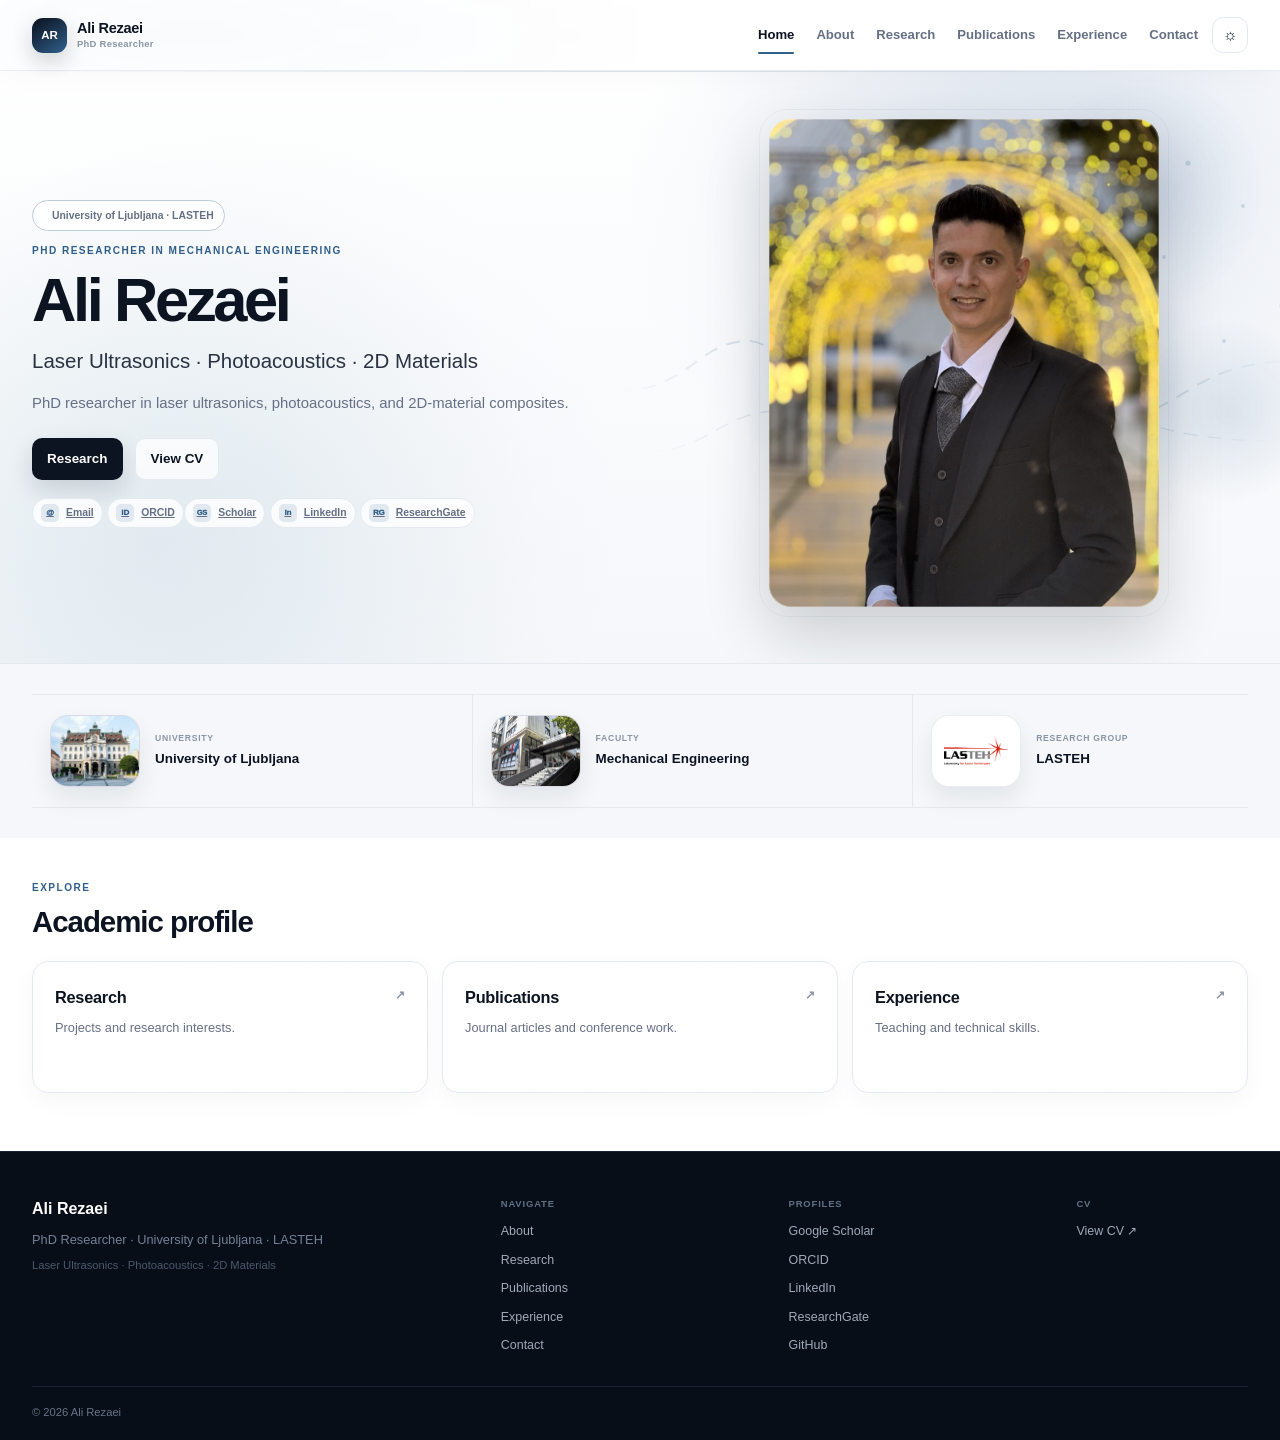
==== commit 2bfdbd31: "home page only that part" ====
--- a/index.html
+++ b/index.html
@@ -8,7 +8,7 @@
 <meta content="index, follow" name="robots"/>
 <meta content="#f7f9fc" name="theme-color"/>
 <link href="favicon.svg" rel="icon" type="image/svg+xml"/>
-<link href="style-v57.css" rel="stylesheet"/>
+<link href="style-v60.css" rel="stylesheet"/>
 <meta content="Ali Rezaei — PhD researcher in Mechanical Engineering at the University of Ljubljana working on laser ultrasonics, photoacoustics, 2D materials, and multiphysics modelling." name="description"/>
 <title>Ali Rezaei | PhD Researcher</title>
 <link href="https://alicfc4.github.io/" rel="canonical"/><meta content="Ali Rezaei | PhD Researcher" property="og:title"/><meta content="website" property="og:type"/><meta content="https://alicfc4.github.io/" property="og:url"/><meta content="https://alicfc4.github.io/social-preview.jpg" property="og:image"/><meta content="Ali Rezaei — PhD researcher in Mechanical Engineering at the University of Ljubljana working on laser ultrasonics, photoacoustics, 2D materials, and multiphysics modelling." property="og:description"/><meta content="light dark" name="color-scheme"/><meta content="1200" property="og:image:width"/><meta content="630" property="og:image:height"/><meta content="Ali Rezaei" property="og:site_name"/><meta content="summary_large_image" name="twitter:card"/><meta content="Ali Rezaei | PhD Researcher" name="twitter:title"/><meta content="Ali Rezaei — PhD researcher in Mechanical Engineering at the University of Ljubljana working on laser ultrasonics, photoacoustics, 2D materials, and multiphysics modelling." name="twitter:description"/><meta content="https://alicfc4.github.io/social-preview.jpg" name="twitter:image"/><meta content="v28-clean-locked" name="site-version"/><link href="https://www.fs.uni-lj.si" rel="preconnect"/><link href="https://web.fs.uni-lj.si" rel="preconnect"/><link href="https://ars.els-cdn.com" rel="preconnect"/><meta content="https://alicfc4.github.io/social-preview.jpg" property="og:image:secure_url"/><meta content="image/jpeg" property="og:image:type"/><meta content="Ali Rezaei — PhD Researcher in Mechanical Engineering" property="og:image:alt"/><meta content="Ali Rezaei — PhD Researcher in Mechanical Engineering" name="twitter:image:alt"/><script type="application/ld+json">{"@context": "https://schema.org", "@type": "Person", "name": "Ali Rezaei", "url": "https://alicfc4.github.io/", "image": "https://alicfc4.github.io/profile.jpg", "jobTitle": "PhD Researcher", "email": "mailto:ali.rezaei@fs.uni-lj.si", "affiliation": {"@type": "CollegeOrUniversity", "name": "University of Ljubljana", "department": "Faculty of Mechanical Engineering"}, "memberOf": {"@type": "Organization", "name": "Laboratory for Laser Techniques (LASTEH)", "url": "https://web.fs.uni-lj.si/lasteh/en/"}, "sameAs": ["https://scholar.google.com/citations?user=SSciRw8AAAAJ&hl=en", "https://orcid.org/0009-0006-3180-2702", "https://si.linkedin.com/in/ali-rezaei-phys", "https://www.researchgate.net/profile/Ali-Rezaei-67", "https://github.com/alicfc4"], "knowsAbout": ["Laser ultrasonics", "Photoacoustics", "Two-dimensional materials", "Graphene", "Multiphysics modelling"]}</script><link href="site.webmanifest" rel="manifest"/></head>
@@ -46,33 +46,77 @@
 </header>
 <div aria-hidden="true" class="mobile-nav-backdrop"></div>
 <main id="main-content">
-<section class="hero home-hero-v56">
-<div class="shell home-hero-grid-v56">
-<div class="home-hero-copy-v56 reveal">
+<section class="hero hero-v29 hero-v36">
+<div class="shell hero-layout">
+<div aria-hidden="true" class="hero-science-bg">
+<svg focusable="false" role="presentation" viewbox="0 0 760 520">
+<defs>
+<lineargradient id="waveFade" x1="0" x2="1">
+<stop offset="0%" stop-color="currentColor" stop-opacity="0"></stop>
+<stop offset="18%" stop-color="currentColor" stop-opacity=".22"></stop>
+<stop offset="82%" stop-color="currentColor" stop-opacity=".22"></stop>
+<stop offset="100%" stop-color="currentColor" stop-opacity="0"></stop>
+</lineargradient>
+<radialgradient id="pulseGlow">
+<stop offset="0%" stop-color="currentColor" stop-opacity=".18"></stop>
+<stop offset="100%" stop-color="currentColor" stop-opacity="0"></stop>
+</radialgradient>
+</defs>
+<circle class="science-pulse science-pulse-a" cx="570" cy="130" fill="url(#pulseGlow)" r="118"></circle>
+<circle class="science-pulse science-pulse-b" cx="650" cy="350" fill="url(#pulseGlow)" r="92"></circle>
+<path class="science-wave wave-a" d="M40 330 C110 330 120 280 170 280 C220 280 225 390 285 390 C345 390 350 235 410 235 C470 235 475 355 540 355 C605 355 610 300 720 300" fill="none" stroke="url(#waveFade)" stroke-width="2"></path>
+<path class="science-wave wave-b" d="M70 390 C130 390 145 350 200 350 C255 350 265 425 325 425 C385 425 395 320 455 320 C515 320 530 380 700 380" fill="none" stroke="url(#waveFade)" stroke-width="1.2"></path>
+<g class="science-dots">
+<circle cx="480" cy="86" r="3"></circle>
+<circle cx="510" cy="112" r="2"></circle>
+<circle cx="545" cy="76" r="2"></circle>
+<circle cx="610" cy="102" r="2.6"></circle>
+<circle cx="665" cy="145" r="2"></circle>
+<circle cx="586" cy="196" r="2"></circle>
+<circle cx="704" cy="245" r="2.5"></circle>
+<circle cx="646" cy="280" r="2"></circle>
+</g>
+</svg>
+</div>
+<div class="hero-copy reveal">
 <div class="availability-chip">
 <span class="availability-dot"></span>
         University of Ljubljana · LASTEH
       </div>
 <p class="eyebrow">PhD Researcher in Mechanical Engineering</p>
 <h1>Ali Rezaei</h1>
-<p class="home-hero-field-v56">Laser Ultrasonics · Photoacoustics · 2D Materials</p>
-<p class="home-hero-lead-v56">Research on laser-generated ultrasound using two-dimensional materials and thermoelastic composites.</p>
+<p class="hero-title">Laser Ultrasonics · Photoacoustics · 2D Materials</p>
+<p class="hero-lead">PhD researcher in laser ultrasonics, photoacoustics, and 2D-material composites.</p>
 <div class="hero-actions">
 <a class="btn btn-primary" href="research.html">Research</a>
 <a class="btn btn-secondary" href="Ali-Rezaei-CV.pdf" rel="noopener noreferrer" target="_blank">View CV</a>
 </div>
-<div aria-label="Academic profiles" class="home-profile-links-v56">
-<a href="mailto:ali.rezaei@fs.uni-lj.si">Email</a>
-<a href="https://scholar.google.com/citations?user=SSciRw8AAAAJ&amp;hl=en" rel="me noopener noreferrer" target="_blank">Google Scholar ↗</a>
-<a href="https://orcid.org/0009-0006-3180-2702" rel="me noopener noreferrer" target="_blank">ORCID ↗</a>
-<a href="https://si.linkedin.com/in/ali-rezaei-phys" rel="me noopener noreferrer" target="_blank">LinkedIn ↗</a>
-<a href="https://www.researchgate.net/profile/Ali-Rezaei-67" rel="me noopener noreferrer" target="_blank">ResearchGate ↗</a>
-</div>
-</div>
-<div class="home-portrait-v56 reveal reveal-delay">
-<div class="home-portrait-frame-v56">
-<img alt="Portrait of Ali Rezaei" decoding="async" fetchpriority="high" height="1365" loading="eager" src="profile.jpg" width="1024"/>
-</div>
+<div class="profile-pills">
+<a href="mailto:ali.rezaei@fs.uni-lj.si">
+<span class="mini-icon">@</span>
+          Email
+        </a>
+<a href="https://orcid.org/0009-0006-3180-2702" rel="me noopener noreferrer" target="_blank">
+<span class="mini-icon">iD</span>
+          ORCID
+        </a><a href="https://scholar.google.com/citations?user=SSciRw8AAAAJ&amp;hl=en" rel="me noopener noreferrer" target="_blank">
+<span class="mini-icon">GS</span>
+  Scholar
+</a>
+<a href="https://si.linkedin.com/in/ali-rezaei-phys" rel="me noopener noreferrer" target="_blank">
+<span class="mini-icon">in</span>
+          LinkedIn
+        </a>
+<a href="https://www.researchgate.net/profile/Ali-Rezaei-67" rel="me noopener noreferrer" target="_blank">
+<span class="mini-icon">RG</span>
+          ResearchGate
+        </a>
+</div>
+</div>
+<div class="hero-photo-wrap reveal reveal-delay">
+<div aria-label="Portrait of Ali Rezaei" class="hero-photo-panel"><div aria-hidden="true" class="hero-photo-halo"></div>
+<img alt="Portrait of Ali Rezaei" class="profile-photo" decoding="async" fetchpriority="high" height="1365" loading="eager" src="profile.jpg" width="1024"/>
+<div aria-hidden="true" class="hero-photo-sheen"></div></div>
 </div>
 </div>
 </section>
@@ -109,33 +153,35 @@
 </div>
 </div>
 </section>
-<section class="section home-profile-v56">
-<div class="shell home-profile-grid-v56">
-<div class="section-heading reveal">
-<p class="eyebrow">Academic Profile</p>
-<h2>Explore</h2>
-</div>
-<div class="home-profile-list-v56">
-<a class="home-profile-row-v56 reveal" href="research.html">
-<div>
-<span>Research</span>
-<strong>Projects, research themes, and current work</strong>
-</div>
-<b>→</b>
-</a>
-<a class="home-profile-row-v56 reveal" href="publications.html">
-<div>
-<span>Publications</span>
-<strong>Journal articles and conference contributions</strong>
-</div>
-<b>→</b>
-</a>
-<a class="home-profile-row-v56 reveal" href="experience.html">
-<div>
-<span>Experience</span>
-<strong>Teaching and research-oriented technical skills</strong>
-</div>
-<b>→</b>
+<section class="section home-explore-section home-explore-v36">
+<div class="shell">
+<div class="home-explore-head reveal">
+<div>
+<p class="eyebrow">Explore</p>
+<h2>Academic profile</h2>
+</div>
+</div>
+<div class="home-explore-grid">
+<a class="home-explore-card reveal" data-card="research" href="research.html">
+<div>
+<h3>Research</h3>
+<p>Projects and research interests.</p>
+</div>
+<b>↗</b>
+</a>
+<a class="home-explore-card reveal" data-card="publications" href="publications.html">
+<div>
+<h3>Publications</h3>
+<p>Journal articles and conference work.</p>
+</div>
+<b>↗</b>
+</a>
+<a class="home-explore-card reveal" data-card="experience" href="experience.html">
+<div>
+<h3>Experience</h3>
+<p>Teaching and technical skills.</p>
+</div>
+<b>↗</b>
 </a>
 </div>
 </div>
@@ -176,5 +222,5 @@
 <button aria-label="Back to top" class="back-to-top" type="button">↑</button>
 <div aria-hidden="true" class="page-transition"></div>
 <button aria-label="Back to top" class="back-to-top" type="button">↑</button>
-<script defer="True" src="script-v57.js"></script></body>
+<script defer="True" src="script-v60.js"></script></body>
 </html>
--- a/style-v60.css
+++ b/style-v60.css
@@ -0,0 +1,8498 @@
+
+*{box-sizing:border-box}
+:root{
+  --bg:#ffffff;--bg-elev:#ffffff;--ink:#0c1422;--muted:#667085;--muted2:#8a96a6;
+  --line:#e4e9ef;--soft:#f5f7fa;--blue:#315f8a;--blue2:#6e94b7;--dark:#0b1220;
+  --nav:rgba(255,255,255,.82);--glass:rgba(255,255,255,.72);--shadow:0 22px 60px rgba(15,23,36,.09);
+  --shadow-sm:0 12px 32px rgba(15,23,36,.06);--radius:22px;--shell:1180px;
+}
+html[data-theme="dark"]{
+  --bg:#0b111b;--bg-elev:#111927;--ink:#eef4fb;--muted:#a8b4c5;--muted2:#7f8da1;
+  --line:#243044;--soft:#0f1724;--blue:#8db4d7;--blue2:#7394b5;--dark:#060b12;
+  --nav:rgba(11,17,27,.78);--glass:rgba(17,25,39,.72);--shadow:0 22px 70px rgba(0,0,0,.24);
+  --shadow-sm:0 12px 36px rgba(0,0,0,.20);
+}
+html{scroll-behavior:smooth;color-scheme:light}
+html[data-theme="dark"]{color-scheme:dark}
+body{
+  margin:0;font-family:Inter,ui-sans-serif,-apple-system,BlinkMacSystemFont,"Segoe UI",sans-serif;
+  color:var(--ink);background:var(--bg);line-height:1.65;overflow-x:hidden;
+  -webkit-font-smoothing:antialiased;text-rendering:optimizeLegibility;
+}
+body::before{
+  content:"";position:fixed;inset:0;pointer-events:none;z-index:-2;
+  background:
+    radial-gradient(circle at 15% 0%,rgba(67,110,160,.08),transparent 30%),
+    radial-gradient(circle at 90% 35%,rgba(84,151,145,.06),transparent 30%);
+}
+a{color:inherit}img{max-width:100%;display:block}
+.shell{width:min(var(--shell),calc(100% - 48px));margin:0 auto}
+.page-noise{pointer-events:none;position:fixed;inset:0;z-index:9999;opacity:.018;background-image:radial-gradient(currentColor .45px,transparent .45px);background-size:6px 6px}
+.skip-link{position:fixed;left:16px;top:-80px;z-index:10000;background:var(--ink);color:var(--bg);padding:10px 14px;border-radius:10px;text-decoration:none;font-weight:800}
+.skip-link:focus{top:14px}
+
+.site-header{
+  position:sticky;top:0;z-index:1000;background:var(--nav);backdrop-filter:blur(20px) saturate(170%);
+  border-bottom:1px solid color-mix(in srgb,var(--line) 82%,transparent);
+}
+.scroll-progress{position:absolute;left:0;right:0;bottom:-1px;height:2px;overflow:hidden}
+.scroll-progress span{display:block;width:0;height:100%;background:linear-gradient(90deg,var(--blue),#78a6cb);box-shadow:0 0 16px color-mix(in srgb,var(--blue) 55%,transparent)}
+.nav-shell{min-height:76px;display:flex;align-items:center;justify-content:space-between;gap:28px}
+.brand{display:flex;align-items:center;gap:11px;text-decoration:none}
+.brand-mark{
+  width:38px;height:38px;border-radius:12px;display:grid;place-items:center;background:linear-gradient(145deg,#09101c,#315f8a);
+  color:#fff;font-size:.78rem;font-weight:900;box-shadow:0 9px 22px rgba(15,23,36,.18);transition:.25s ease;
+}
+.brand:hover .brand-mark{transform:rotate(-4deg) translateY(-1px)}
+.brand-copy{display:flex;flex-direction:column;line-height:1.1}
+.brand-copy strong{font-size:.98rem;letter-spacing:-.02em}
+.brand-copy small{margin-top:4px;color:var(--muted2);font-size:.65rem;font-weight:700;letter-spacing:.03em}
+.nav-actions{display:flex;align-items:center;gap:16px}
+.main-nav{display:flex;align-items:center;gap:24px}
+.main-nav a{
+  position:relative;text-decoration:none;color:var(--muted);font-size:.88rem;font-weight:700;padding:10px 0;transition:.2s ease
+}
+.main-nav a::after{content:"";position:absolute;left:50%;right:50%;bottom:2px;height:2px;background:var(--blue);border-radius:2px;transition:.25s ease}
+.main-nav a:hover,.main-nav a.active{color:var(--ink)}
+.main-nav a:hover::after,.main-nav a.active::after{left:0;right:0}
+.theme-toggle{
+  width:38px;height:38px;border:1px solid var(--line);border-radius:12px;background:var(--glass);color:var(--ink);
+  display:grid;place-items:center;cursor:pointer;transition:.2s ease;position:relative;overflow:hidden
+}
+.theme-toggle:hover{transform:translateY(-2px);box-shadow:var(--shadow-sm)}
+.theme-icon{position:absolute;transition:.25s ease;font-size:1rem}
+.theme-icon.moon{opacity:0;transform:translateY(12px)}
+html[data-theme="dark"] .theme-icon.sun{opacity:0;transform:translateY(-12px)}
+html[data-theme="dark"] .theme-icon.moon{opacity:1;transform:none}
+.menu-toggle{display:none;border:0;background:transparent;padding:8px}
+.menu-toggle span{display:block;width:24px;height:2px;background:var(--ink);margin:5px 0;transition:.22s ease}
+.mobile-nav-backdrop{display:none}
+
+.hero{
+  position:relative;overflow:hidden;background:
+  radial-gradient(circle at 12% 80%,rgba(92,153,174,.10),transparent 32%),
+  radial-gradient(circle at 85% 12%,rgba(68,106,166,.13),transparent 33%),
+  linear-gradient(180deg,color-mix(in srgb,var(--bg) 97%,#e8f1f8),color-mix(in srgb,var(--soft) 96%,#fff));
+  border-bottom:1px solid var(--line)
+}
+.hero-layout{min-height:calc(100vh - 76px);display:grid;grid-template-columns:1.06fr .94fr;gap:76px;align-items:center;padding:68px 0}
+.hero-copy{position:relative;z-index:2}
+.availability-chip{
+  width:max-content;max-width:100%;display:inline-flex;align-items:center;gap:9px;margin-bottom:18px;padding:7px 10px;
+  border:1px solid color-mix(in srgb,var(--blue) 22%,var(--line));border-radius:999px;background:var(--glass);
+  color:var(--muted);font-size:.72rem;font-weight:800;backdrop-filter:blur(12px)
+}
+.pulse-dot{width:8px;height:8px;border-radius:50%;background:#36a46e;box-shadow:0 0 0 0 rgba(54,164,110,.35);animation:pulse 2s infinite}
+@keyframes pulse{70%{box-shadow:0 0 0 8px rgba(54,164,110,0)}100%{box-shadow:0 0 0 0 rgba(54,164,110,0)}}
+.eyebrow{margin:0 0 10px;color:var(--blue);font-size:.71rem;font-weight:900;letter-spacing:.16em;text-transform:uppercase}
+.eyebrow.small{font-size:.64rem}
+.hero h1{margin:0;font-size:clamp(4.4rem,8vw,7.6rem);line-height:.91;letter-spacing:-.068em}
+.hero-title{margin:27px 0 0;font-size:clamp(1.35rem,2.55vw,2.12rem);line-height:1.35;color:color-mix(in srgb,var(--ink) 67%,var(--muted))}
+.hero-lead{max-width:660px;margin:22px 0 0;color:var(--muted);font-size:1.04rem}
+.hero-actions{display:flex;gap:12px;flex-wrap:wrap;margin-top:30px}
+.btn{
+  display:inline-flex;align-items:center;justify-content:center;min-height:49px;padding:0 21px;border-radius:13px;
+  text-decoration:none;font-weight:850;transition:transform .22s ease,box-shadow .22s ease,border-color .22s ease
+}
+.btn:hover{transform:translateY(-3px)}
+.btn-primary{background:var(--ink);color:var(--bg);box-shadow:0 13px 28px rgba(15,23,36,.16)}
+.btn-secondary{background:var(--glass);border:1px solid var(--line);color:var(--ink);backdrop-filter:blur(12px)}
+.btn-secondary:hover{box-shadow:var(--shadow-sm)}
+.compact-links{display:flex;gap:15px;flex-wrap:wrap;margin-top:28px}
+.compact-links a{position:relative;color:var(--muted);text-decoration:none;font-size:.81rem;font-weight:760}
+.compact-links a::after{content:"↗";margin-left:4px;font-size:.7rem;opacity:.6}
+.compact-links a:hover{color:var(--blue)}
+.hero-photo-panel{position:relative;width:min(100%,455px);justify-self:end;transition:transform .16s ease}
+.photo-glow{position:absolute;inset:-38px;border-radius:50%;background:radial-gradient(circle,rgba(70,117,165,.18),transparent 65%);filter:blur(10px)}
+.profile-photo{position:relative;width:100%;aspect-ratio:4/5;object-fit:cover;object-position:center 25%;border-radius:30px;box-shadow:0 30px 75px rgba(15,23,36,.24)}
+.hero-photo-panel::after{content:"";position:absolute;inset:0;border-radius:30px;box-shadow:inset 0 0 0 1px rgba(255,255,255,.25);pointer-events:none}
+.floating-badge{
+  position:absolute;z-index:2;padding:11px 14px;border-radius:14px;background:var(--glass);backdrop-filter:blur(16px);
+  border:1px solid color-mix(in srgb,var(--line) 70%,transparent);box-shadow:var(--shadow-sm)
+}
+.floating-badge span{display:block;color:var(--muted2);font-size:.63rem;text-transform:uppercase;letter-spacing:.08em}
+.floating-badge strong{display:block;font-size:.81rem;margin-top:2px}
+.badge-one{left:-38px;bottom:75px}.badge-two{right:-25px;top:48px}
+.hero-orb{position:absolute;border-radius:50%;filter:blur(1px);opacity:.48}
+.orb-one{width:220px;height:220px;right:-60px;top:18%;background:radial-gradient(circle,#b7cce0,transparent 68%)}
+.orb-two{width:260px;height:260px;left:-80px;bottom:0;background:radial-gradient(circle,#c6e1dc,transparent 70%)}
+.orb-three{width:330px;height:330px;right:-120px;top:-80px;background:radial-gradient(circle,#bfd0e4,transparent 68%)}
+
+.section{padding:88px 0}.compact-section{padding:38px 0}.surface-soft{background:var(--soft)}
+.home-stat-rail{
+  display:grid;grid-template-columns:repeat(3,1fr);border:1px solid var(--line);border-radius:20px;background:var(--bg-elev);
+  overflow:hidden;box-shadow:var(--shadow-sm)
+}
+.home-stat{padding:21px 24px;border-right:1px solid var(--line)}
+.home-stat:last-child{border-right:0}
+.stat-kicker{display:block;color:var(--muted2);font-size:.66rem;font-weight:900;text-transform:uppercase;letter-spacing:.08em;margin-bottom:5px}
+.home-stat strong{display:block;font-size:1rem}
+.home-stat small{display:block;color:var(--muted);font-size:.77rem;margin-top:3px}
+
+.feature-split,.two-col,.signature-grid{display:grid;grid-template-columns:.72fr 1.28fr;gap:70px;align-items:start}
+.section-heading h2,.cta-panel h2,.signature-copy h2{margin:0;font-size:clamp(2.35rem,4.35vw,4rem);line-height:1.05;letter-spacing:-.047em}
+.signature-copy>p:not(.eyebrow){max-width:560px;color:var(--muted)}
+.research-signature{background:var(--bg)}
+.signature-grid{align-items:center}
+.signature-visual{
+  display:grid;grid-template-columns:1fr auto 1fr auto 1fr auto 1fr;align-items:center;gap:10px;
+  padding:26px;border:1px solid var(--line);border-radius:22px;background:
+    radial-gradient(circle at 100% 0%,rgba(53,95,136,.10),transparent 30%),var(--bg-elev);
+  box-shadow:var(--shadow-sm)
+}
+.sig-stage{min-height:115px;border:1px solid var(--line);border-radius:16px;background:var(--soft);display:flex;flex-direction:column;align-items:center;justify-content:center;gap:14px;padding:14px;text-align:center}
+.sig-stage span{font-size:.74rem;color:var(--muted);font-weight:800}
+.sig-arrow{color:var(--muted2);font-weight:900}
+.laser-line{width:48px;height:3px;background:linear-gradient(90deg,transparent,var(--blue));box-shadow:0 0 12px color-mix(in srgb,var(--blue) 50%,transparent)}
+.layer-icon{position:relative;width:42px;height:30px}
+.layer-icon::before,.layer-icon::after{content:"";position:absolute;left:4px;width:34px;height:6px;border-radius:4px;background:var(--blue);transform:skewX(-25deg)}
+.layer-icon::before{top:5px;box-shadow:0 10px 0 color-mix(in srgb,var(--blue) 68%,transparent),0 20px 0 color-mix(in srgb,var(--blue) 38%,transparent)}
+.block-icon{width:40px;height:30px;border-radius:7px;background:radial-gradient(circle at 30% 35%,var(--blue) 0 2px,transparent 3px),radial-gradient(circle at 70% 65%,var(--blue) 0 2px,transparent 3px),color-mix(in srgb,var(--blue) 15%,var(--bg));border:1px solid var(--line)}
+.wave-icon{font-style:normal;color:var(--blue);font-weight:900;letter-spacing:2px}
+
+.featured-paper{display:grid;grid-template-columns:90px 1fr;gap:24px;padding:27px;border:1px solid var(--line);border-radius:20px;background:var(--bg-elev);box-shadow:var(--shadow-sm);transition:.25s ease}
+.featured-paper:hover{transform:translateY(-4px);box-shadow:var(--shadow)}
+.paper-year,.pub-year{color:var(--blue);font-size:1.05rem;font-weight:900}
+.paper-journal,.pub-type{margin:0 0 8px;color:var(--muted2);font-size:.71rem;font-weight:900;text-transform:uppercase;letter-spacing:.08em}
+.featured-paper h3{margin:0;font-size:1.35rem;line-height:1.4}.paper-authors{color:var(--muted)}
+.text-link{display:inline-flex;margin-top:8px;color:var(--blue);text-decoration:none;font-weight:850}
+.text-link:hover{text-decoration:underline}
+
+.cta-panel{
+  display:flex;align-items:center;justify-content:space-between;gap:30px;padding:36px;border-radius:25px;
+  background:linear-gradient(145deg,#08101c,#17314a);color:#fff;box-shadow:0 28px 70px rgba(11,18,32,.20);overflow:hidden;position:relative
+}
+.cta-panel::after{content:"";position:absolute;width:220px;height:220px;border-radius:50%;right:-65px;top:-85px;background:radial-gradient(circle,rgba(130,181,221,.20),transparent 68%)}
+.cta-panel .eyebrow{color:#adc4db}.cta-actions{display:flex;gap:12px;flex-wrap:wrap;position:relative;z-index:2}
+.cta-panel .btn-primary{background:#fff;color:#0b1220}.cta-panel .btn-secondary{color:#fff;border-color:#35455b;background:rgba(255,255,255,.07)}
+
+.page-hero{position:relative;overflow:hidden;padding:94px 0 72px;background:linear-gradient(180deg,color-mix(in srgb,var(--bg) 97%,#e9f1f8),var(--soft));border-bottom:1px solid var(--line)}
+.page-hero::after{content:"";position:absolute;right:-90px;top:-110px;width:320px;height:320px;border-radius:50%;background:radial-gradient(circle,color-mix(in srgb,var(--blue) 12%,transparent),transparent 68%)}
+.narrow-page{max-width:880px}
+.page-hero h1{margin:0;font-size:clamp(3.2rem,6.4vw,5.8rem);line-height:.98;letter-spacing:-.062em}
+.page-intro{max-width:720px;margin:22px 0 0;color:var(--muted);font-size:1.08rem}
+
+.prose-card,.experience-card,.skill-panel,.research-tile,.update-mini,.contact-card,.language-card,.project-panel{
+  border:1px solid var(--line);background:var(--bg-elev);box-shadow:var(--shadow-sm)
+}
+.prose-card{padding:29px;border-radius:21px}.prose-card p{margin:0 0 16px;color:var(--muted);font-size:1.04rem}.prose-card p:last-child{margin-bottom:0}
+
+.timeline{position:relative;margin-top:36px}.timeline::before{content:"";position:absolute;left:210px;top:12px;bottom:12px;width:1px;background:var(--line)}
+.timeline-row{display:grid;grid-template-columns:180px 28px 1fr;gap:18px;padding:27px 0}
+.timeline-date{color:var(--muted);font-size:.85rem;font-weight:750;padding-top:4px}
+.timeline-dot{position:relative}.timeline-dot::before{content:"";position:absolute;left:9px;top:6px;width:10px;height:10px;border-radius:50%;background:var(--blue);box-shadow:0 0 0 6px color-mix(in srgb,var(--blue) 12%,transparent)}
+.timeline-content h3{margin:9px 0 3px;font-size:1.35rem}.timeline-content p{margin:7px 0 0;color:var(--muted)}.institution{font-weight:750;color:color-mix(in srgb,var(--ink) 75%,var(--muted))!important}
+.pill{display:inline-flex;padding:5px 9px;border-radius:999px;background:var(--ink);color:var(--bg);font-size:.68rem;font-weight:900;text-transform:uppercase;letter-spacing:.06em}
+
+.language-cards{display:grid;grid-template-columns:repeat(3,1fr);gap:14px}
+.language-card{min-height:145px;padding:22px;border-radius:18px;display:flex;flex-direction:column;justify-content:center;transition:.25s ease}
+.language-card:hover,.research-tile:hover,.skill-panel:hover,.update-mini:hover,.contact-card:hover,.project-panel:hover{transform:translateY(-5px);box-shadow:var(--shadow)}
+.language-card span{color:var(--muted2);font-size:.72rem;text-transform:uppercase;letter-spacing:.08em}.language-card strong{font-size:1.14rem;margin-top:5px}.language-card small{margin-top:7px;color:var(--muted)}
+
+.research-card-grid{display:grid;grid-template-columns:repeat(3,1fr);gap:18px}
+.research-tile{position:relative;overflow:hidden;border-radius:19px;padding:24px;transition:.25s ease}
+.research-tile::before,.skill-panel::before,.contact-card::before{
+  content:"";position:absolute;inset:-1px;border-radius:inherit;pointer-events:none;opacity:0;
+  background:radial-gradient(380px circle at var(--mx,50%) var(--my,50%),color-mix(in srgb,var(--blue) 12%,transparent),transparent 42%);
+  transition:opacity .2s ease
+}
+.research-tile:hover::before,.skill-panel:hover::before,.contact-card:hover::before{opacity:1}
+.research-tile span{color:var(--muted2);font-size:.72rem;font-weight:900}.research-tile h3{margin:26px 0 8px;font-size:1.18rem}.research-tile p{margin:0;color:var(--muted)}
+
+.project-list{display:grid;gap:18px;margin-top:34px}.project-panel{display:grid;grid-template-columns:175px 1fr;gap:30px;padding:28px;border-radius:20px;transition:.25s ease}
+.project-meta{display:flex;flex-direction:column;align-items:flex-start;gap:8px}.project-meta strong{font-size:.85rem}.project-meta small{color:var(--muted)}
+.status-dot-live{width:9px;height:9px;border-radius:50%;background:#34a36f;box-shadow:0 0 0 5px rgba(52,163,111,.12)}
+.project-content h3{margin:0;font-size:1.35rem;line-height:1.4}.project-content>p:not(.eyebrow){color:var(--muted)}
+.tag-row{display:flex;flex-wrap:wrap;gap:8px;margin-top:16px}.tag-row span{padding:7px 10px;border-radius:999px;border:1px solid var(--line);background:var(--soft);color:var(--muted);font-size:.76rem;font-weight:750}
+
+.flow-map{display:grid;grid-template-columns:1fr auto 1fr auto 1fr auto 1fr;gap:12px;align-items:center;padding:24px;border:1px solid var(--line);border-radius:22px;background:var(--bg-elev);box-shadow:var(--shadow-sm)}
+.flow-node{min-height:135px;padding:18px;border-radius:16px;background:var(--soft);border:1px solid var(--line);display:flex;flex-direction:column;justify-content:center}
+.flow-node span{color:var(--muted2);font-size:.7rem;font-weight:900}.flow-node strong{margin-top:14px}.flow-node small{margin-top:4px;color:var(--muted)}.flow-arrow{color:var(--muted2);font-size:1.25rem;font-weight:900}
+
+.publication-toolbar{display:flex;justify-content:flex-end;margin-bottom:20px}
+.filter-group{display:flex;gap:8px;flex-wrap:wrap}
+.filter-btn{
+  border:1px solid var(--line);background:var(--bg-elev);color:var(--muted);padding:8px 11px;border-radius:999px;
+  font-size:.76rem;font-weight:850;cursor:pointer;transition:.2s ease
+}
+.filter-btn span{opacity:.65;margin-left:4px}.filter-btn:hover,.filter-btn.active{color:var(--ink);border-color:color-mix(in srgb,var(--blue) 35%,var(--line));background:color-mix(in srgb,var(--blue) 7%,var(--bg-elev))}
+.clean-list{border-top:1px solid var(--line)}
+.pub-row{display:grid;grid-template-columns:100px 1fr;gap:30px;padding:34px 0;border-bottom:1px solid var(--line);transition:.25s ease}
+.pub-row.filtered-out{display:none}.pub-content h3{margin:0;max-width:900px;font-size:1.35rem;line-height:1.42}.pub-content p{color:var(--muted);max-width:950px}.pub-venue{font-weight:750;color:color-mix(in srgb,var(--ink) 72%,var(--muted))!important}
+
+.experience-card{border-radius:20px;padding:28px}.experience-head{display:flex;justify-content:space-between;gap:20px}.experience-head span:first-child{color:var(--blue);font-weight:850;font-size:.85rem}.experience-head h3{margin:4px 0 3px;font-size:1.4rem}.experience-head p{margin:0;color:var(--muted)}
+.skills-grid{display:grid;grid-template-columns:repeat(3,1fr);gap:18px}.skill-panel{position:relative;overflow:hidden;border-radius:18px;padding:24px;transition:.25s ease}.skill-panel h3{margin:0 0 18px}
+.updates-row{display:grid;grid-template-columns:repeat(3,1fr);gap:18px}.update-mini{border-radius:18px;padding:24px;transition:.25s ease}.update-mini span{color:var(--blue);font-size:.8rem;font-weight:900}.update-mini h3{margin:18px 0 8px}.update-mini p{margin:0;color:var(--muted)}
+
+.contact-grid{display:grid;grid-template-columns:repeat(2,1fr);gap:16px}
+.contact-card{
+  position:relative;overflow:hidden;display:grid;grid-template-columns:1fr auto;gap:7px;padding:24px;border-radius:18px;
+  text-decoration:none;transition:.25s ease;text-align:left;color:var(--ink);font:inherit;cursor:pointer
+}
+button.contact-card{width:100%}
+.contact-card span{grid-column:1;color:var(--muted2);font-size:.7rem;font-weight:900;text-transform:uppercase;letter-spacing:.08em}.contact-card strong{font-size:1rem;overflow-wrap:anywhere}.contact-card b{grid-column:2;grid-row:1/3;align-self:center;color:var(--muted2)}
+.copy-state{font-size:.78rem}
+.institution-panel{padding:34px;border-radius:23px;background:linear-gradient(145deg,#08101c,#17314a);color:#fff;box-shadow:0 28px 65px rgba(11,18,32,.18)}
+.institution-panel h2{margin:0;font-size:2.35rem}.institution-panel p:last-child{color:#b7c2d0}
+
+.site-footer{background:#080e17;color:#95a1b2;padding:54px 0 20px;border-top:1px solid #172130}
+.footer-grid{display:grid;grid-template-columns:1.45fr .7fr .7fr .7fr;gap:44px;padding-bottom:36px}
+.footer-brand{color:#fff;text-decoration:none;font-weight:850;font-size:1.12rem}.footer-intro p{margin:8px 0 0;color:#738197;font-size:.85rem}.footer-note{display:block;margin-top:9px;color:#59697e;font-size:.76rem}
+.footer-links{display:flex;flex-direction:column;gap:9px}.footer-label{color:#607187;text-transform:uppercase;letter-spacing:.08em;font-size:.65rem;font-weight:900;margin-bottom:2px}
+.footer-links a{color:#a0aab8;text-decoration:none;font-size:.84rem}.footer-links a:hover{color:#fff}
+.footer-bottom{display:flex;justify-content:space-between;gap:20px;border-top:1px solid #192333;padding-top:18px;font-size:.77rem;color:#66758a}
+
+.back-to-top{position:fixed;right:22px;bottom:22px;z-index:900;width:44px;height:44px;border-radius:50%;border:1px solid var(--line);background:var(--glass);color:var(--ink);backdrop-filter:blur(12px);box-shadow:var(--shadow-sm);cursor:pointer;opacity:0;transform:translateY(12px);pointer-events:none;transition:.2s ease}
+.back-to-top.visible{opacity:1;transform:translateY(0);pointer-events:auto}
+.page-transition{position:fixed;inset:0;background:var(--bg);z-index:5000;pointer-events:none;opacity:0;transition:opacity .18s ease}
+body.is-leaving .page-transition{opacity:1}
+
+.reveal{opacity:0;transform:translateY(22px);transition:opacity .7s ease,transform .7s cubic-bezier(.2,.7,.2,1)}
+.reveal.visible{opacity:1;transform:none}.reveal-delay{transition-delay:.12s}
+::selection{background:color-mix(in srgb,var(--blue) 22%,transparent)}
+:focus-visible{outline:3px solid color-mix(in srgb,var(--blue) 35%,transparent);outline-offset:3px}
+
+@media(max-width:1040px){
+  .main-nav{gap:18px}.main-nav a{font-size:.84rem}
+  .hero-layout{grid-template-columns:1fr;min-height:auto}.hero-photo-panel{justify-self:start;width:min(100%,520px)}
+  .badge-one{left:15px}.badge-two{right:15px}
+  .research-card-grid,.skills-grid{grid-template-columns:repeat(2,1fr)}
+  .feature-split,.two-col,.signature-grid{grid-template-columns:1fr;gap:30px}
+  .signature-visual{max-width:760px}
+  .footer-grid{grid-template-columns:1.2fr 1fr 1fr}
+  .footer-grid>div:last-child{grid-column:2/4}
+}
+@media(max-width:820px){
+  .home-stat-rail{grid-template-columns:1fr}.home-stat{border-right:0;border-bottom:1px solid var(--line)}.home-stat:last-child{border-bottom:0}
+  .signature-visual{grid-template-columns:1fr}.sig-arrow{transform:rotate(90deg);justify-self:center}
+  .flow-map{grid-template-columns:1fr}.flow-arrow{transform:rotate(90deg);justify-self:center}
+  .updates-row{grid-template-columns:1fr}
+}
+@media(max-width:760px){
+  .shell{width:min(var(--shell),calc(100% - 30px))}.nav-shell{min-height:68px}.brand-copy small{display:none}
+  .menu-toggle{display:block;cursor:pointer}.nav-actions{gap:7px}
+  .main-nav{
+    display:none;position:fixed;top:78px;left:15px;right:15px;z-index:1100;flex-direction:column;align-items:stretch;gap:0;
+    padding:10px;background:var(--bg-elev);border:1px solid var(--line);border-radius:18px;box-shadow:var(--shadow)
+  }
+  .main-nav.open{display:flex}.main-nav a{padding:12px 13px;font-size:.92rem}.main-nav a::after{display:none}
+  .mobile-nav-backdrop{position:fixed;inset:0;z-index:1050;background:rgba(7,12,20,.32);backdrop-filter:blur(2px)}
+  .mobile-nav-backdrop.visible{display:block}
+  .hero-layout{padding:54px 0 70px;gap:50px}.hero h1{font-size:clamp(3.7rem,17vw,5.2rem)}
+  .floating-badge{position:relative;display:inline-block;margin-top:10px;left:auto!important;right:auto!important;top:auto!important;bottom:auto!important}
+  .hero-photo-panel{display:flex;flex-wrap:wrap;gap:8px}.profile-photo{flex-basis:100%}
+  .research-card-grid,.skills-grid,.contact-grid,.language-cards{grid-template-columns:1fr}
+  .timeline::before{left:9px}.timeline-row{grid-template-columns:28px 1fr;gap:14px}.timeline-date{grid-column:2}.timeline-dot{grid-column:1;grid-row:1/3}.timeline-content{grid-column:2}
+  .project-panel,.pub-row,.featured-paper{grid-template-columns:1fr}.publication-toolbar{justify-content:flex-start}
+  .cta-panel{flex-direction:column;align-items:flex-start}
+  .footer-grid{grid-template-columns:1fr;gap:26px}.footer-grid>div:last-child{grid-column:auto}.footer-bottom{flex-direction:column}
+  .section{padding:72px 0}.page-hero{padding:76px 0 56px}
+}
+@media(prefers-reduced-motion:reduce){
+  html{scroll-behavior:auto}*,*::before,*::after{transition-duration:.01ms!important;animation-duration:.01ms!important}
+  .reveal{opacity:1!important;transform:none!important}.pulse-dot{animation:none}
+}
+
+
+/* =========================================================
+   V17 — Polished academic refinement
+   ========================================================= */
+
+/* Header refinement */
+.site-header{
+  box-shadow:0 6px 28px rgba(15,23,36,.025);
+}
+.nav-shell{
+  min-height:72px;
+}
+.brand-mark{
+  width:36px;
+  height:36px;
+}
+.main-nav{
+  gap:22px;
+}
+
+/* Hero proportions */
+.hero-layout{
+  min-height:min(820px,calc(100vh - 72px));
+  padding:58px 0 62px;
+  gap:68px;
+}
+.hero h1{
+  font-size:clamp(4rem,7.2vw,6.7rem);
+  letter-spacing:-.064em;
+  max-width:720px;
+}
+.hero-title{
+  margin-top:23px;
+  font-size:clamp(1.28rem,2.25vw,1.92rem);
+  max-width:760px;
+}
+.hero-lead{
+  margin-top:19px;
+  max-width:650px;
+  font-size:1rem;
+  line-height:1.72;
+}
+.availability-chip{
+  margin-bottom:16px;
+  padding:7px 11px;
+  background:color-mix(in srgb,var(--bg-elev) 84%,transparent);
+}
+.hero-meta-line{
+  display:flex;
+  align-items:center;
+  flex-wrap:wrap;
+  gap:8px;
+  margin-top:15px;
+  color:var(--muted2);
+  font-size:.73rem;
+  font-weight:700;
+}
+.hero-meta-line i{
+  width:3px;
+  height:3px;
+  border-radius:50%;
+  background:var(--muted2);
+  opacity:.65;
+}
+.hero-actions{
+  margin-top:27px;
+}
+.btn{
+  min-height:47px;
+  padding:0 19px;
+}
+.btn-primary{
+  box-shadow:0 10px 24px rgba(15,23,36,.14);
+}
+
+/* Photo — slightly smaller and more premium */
+.hero-photo-panel{
+  width:min(100%,430px);
+}
+.profile-photo{
+  border-radius:26px;
+  box-shadow:0 26px 65px rgba(15,23,36,.20);
+}
+.hero-photo-panel::after{
+  border-radius:26px;
+}
+.photo-glow{
+  inset:-30px;
+  opacity:.8;
+}
+.floating-badge{
+  padding:10px 13px;
+  border-radius:13px;
+  box-shadow:0 10px 28px rgba(15,23,36,.11);
+}
+.floating-badge span{
+  font-size:.61rem;
+}
+.floating-badge strong{
+  font-size:.79rem;
+}
+.badge-one{
+  left:-34px;
+  bottom:62px;
+}
+.badge-two{
+  right:-22px;
+  top:42px;
+}
+
+/* Academic profile pills */
+.profile-pills{
+  margin-top:24px;
+  gap:8px;
+}
+.profile-pills a{
+  display:inline-flex;
+  align-items:center;
+  gap:7px;
+  padding:7px 10px;
+  border-radius:999px;
+  border:1px solid var(--line);
+  background:color-mix(in srgb,var(--bg-elev) 78%,transparent);
+  color:var(--muted);
+  font-size:.74rem;
+  font-weight:800;
+  transition:.2s ease;
+}
+.profile-pills a::after{
+  display:none;
+}
+.profile-pills a:hover{
+  transform:translateY(-2px);
+  color:var(--ink);
+  border-color:color-mix(in srgb,var(--blue) 30%,var(--line));
+  box-shadow:0 8px 20px rgba(15,23,36,.06);
+}
+.mini-icon{
+  min-width:20px;
+  height:20px;
+  padding:0 4px;
+  display:inline-grid;
+  place-items:center;
+  border-radius:6px;
+  background:color-mix(in srgb,var(--blue) 10%,var(--soft));
+  color:var(--blue);
+  font-size:.58rem;
+  line-height:1;
+  font-weight:950;
+  letter-spacing:-.02em;
+}
+
+/* Lower-home sections feel lighter */
+.compact-section{
+  padding:28px 0 42px;
+}
+.home-stat-rail{
+  box-shadow:0 10px 28px rgba(15,23,36,.045);
+}
+.home-stat{
+  padding:18px 22px;
+}
+.research-signature{
+  padding-top:76px;
+  padding-bottom:76px;
+}
+.signature-visual{
+  box-shadow:0 10px 30px rgba(15,23,36,.045);
+}
+.featured-paper{
+  box-shadow:0 10px 30px rgba(15,23,36,.045);
+}
+
+/* General typography refinement */
+.section-heading h2,
+.cta-panel h2,
+.signature-copy h2{
+  letter-spacing:-.043em;
+}
+.page-hero h1{
+  letter-spacing:-.057em;
+}
+
+/* Cleaner surfaces */
+.prose-card,
+.experience-card,
+.skill-panel,
+.research-tile,
+.update-mini,
+.contact-card,
+.language-card,
+.project-panel{
+  box-shadow:0 8px 26px rgba(15,23,36,.04);
+}
+
+/* Smooth page fade-in */
+body{
+  animation:pageIn .32s ease both;
+}
+@keyframes pageIn{
+  from{opacity:.01;transform:translateY(4px)}
+  to{opacity:1;transform:none}
+}
+
+/* Better dark mode image treatment */
+html[data-theme="dark"] .profile-photo{
+  box-shadow:0 28px 72px rgba(0,0,0,.40);
+}
+html[data-theme="dark"] .profile-pills a{
+  background:rgba(17,25,39,.65);
+}
+
+/* Wide desktop tuning */
+@media(min-width:1450px){
+  .hero-layout{
+    max-width:1180px;
+  }
+}
+
+/* Tablet */
+@media(max-width:1040px){
+  .hero-layout{
+    padding-top:48px;
+  }
+  .hero-photo-panel{
+    width:min(100%,470px);
+  }
+}
+
+/* Mobile */
+@media(max-width:760px){
+  .hero-layout{
+    padding:46px 0 64px;
+  }
+  .hero h1{
+    font-size:clamp(3.45rem,16vw,4.9rem);
+  }
+  .hero-title{
+    font-size:1.18rem;
+  }
+  .hero-meta-line{
+    gap:6px;
+  }
+  .profile-pills{
+    gap:7px;
+  }
+  .profile-pills a{
+    padding:7px 9px;
+  }
+}
+
+.site-header.scrolled .nav-shell{min-height:64px}
+.site-header.scrolled .brand-mark{width:34px;height:34px}
+.site-header .nav-shell,.site-header .brand-mark{transition:.22s ease}
+
+
+/* =========================================================
+   V18 — Executive Academic Refinement
+   Restrained typography, calmer hierarchy, premium spacing
+   ========================================================= */
+
+/* Global density and rhythm */
+:root{
+  --shell:1140px;
+}
+body{
+  font-size:15.5px;
+}
+.section{
+  padding:76px 0;
+}
+.page-hero{
+  padding:72px 0 58px;
+}
+
+/* Navigation — more understated */
+.nav-shell{
+  min-height:68px;
+}
+.site-header.scrolled .nav-shell{
+  min-height:60px;
+}
+.brand-mark{
+  width:34px;
+  height:34px;
+  border-radius:11px;
+}
+.brand-copy strong{
+  font-size:.93rem;
+}
+.brand-copy small{
+  font-size:.61rem;
+}
+.main-nav{
+  gap:20px;
+}
+.main-nav a{
+  font-size:.84rem;
+  font-weight:680;
+}
+
+/* HOME — reduce visual dominance */
+.hero-layout{
+  min-height:auto;
+  padding:66px 0 74px;
+  grid-template-columns:1.02fr .98fr;
+  gap:64px;
+}
+.hero h1{
+  font-size:clamp(3.4rem,5.9vw,5.55rem);
+  line-height:.95;
+  letter-spacing:-.058em;
+  max-width:650px;
+}
+.hero-title{
+  margin-top:20px;
+  font-size:clamp(1.18rem,1.9vw,1.65rem);
+  line-height:1.42;
+  max-width:650px;
+}
+.hero-lead{
+  margin-top:18px;
+  max-width:620px;
+  font-size:.98rem;
+  line-height:1.78;
+}
+.eyebrow{
+  font-size:.67rem;
+  letter-spacing:.145em;
+}
+.availability-chip{
+  margin-bottom:14px;
+  font-size:.68rem;
+}
+.hero-meta-line{
+  margin-top:13px;
+  font-size:.70rem;
+}
+.hero-actions{
+  margin-top:24px;
+}
+.btn{
+  min-height:44px;
+  padding:0 17px;
+  border-radius:11px;
+  font-size:.88rem;
+}
+
+/* Home profile pills even more subtle */
+.profile-pills{
+  margin-top:20px;
+}
+.profile-pills a{
+  padding:6px 9px;
+  font-size:.69rem;
+}
+.mini-icon{
+  min-width:19px;
+  height:19px;
+  border-radius:5px;
+  font-size:.54rem;
+}
+
+/* Photo balance */
+.hero-photo-panel{
+  width:min(100%,405px);
+}
+.profile-photo{
+  border-radius:24px;
+}
+.hero-photo-panel::after{
+  border-radius:24px;
+}
+.floating-badge{
+  padding:9px 12px;
+}
+.floating-badge span{
+  font-size:.57rem;
+}
+.floating-badge strong{
+  font-size:.74rem;
+}
+.badge-one{
+  left:-30px;
+  bottom:56px;
+}
+.badge-two{
+  right:-18px;
+  top:38px;
+}
+
+/* Home secondary sections */
+.compact-section{
+  padding:22px 0 34px;
+}
+.home-stat{
+  padding:16px 20px;
+}
+.stat-kicker{
+  font-size:.62rem;
+}
+.home-stat strong{
+  font-size:.94rem;
+}
+.home-stat small{
+  font-size:.73rem;
+}
+.research-signature{
+  padding:66px 0;
+}
+.signature-copy h2,
+.section-heading h2,
+.cta-panel h2{
+  font-size:clamp(1.9rem,3.2vw,3.15rem);
+  line-height:1.1;
+  letter-spacing:-.038em;
+}
+.signature-copy>p:not(.eyebrow){
+  font-size:.96rem;
+}
+.signature-visual{
+  padding:22px;
+}
+.sig-stage{
+  min-height:100px;
+}
+.featured-paper{
+  padding:24px;
+}
+.featured-paper h3{
+  font-size:1.18rem;
+}
+.cta-panel{
+  padding:30px 32px;
+  border-radius:21px;
+}
+
+/* INNER PAGES — much more restrained */
+.page-hero h1{
+  font-size:clamp(2.7rem,4.5vw,4.35rem);
+  line-height:1.0;
+  letter-spacing:-.052em;
+  max-width:760px;
+}
+.page-intro{
+  margin-top:18px;
+  max-width:700px;
+  font-size:1rem;
+  line-height:1.72;
+}
+
+/* About / research / experience headings */
+.section-heading h2{
+  max-width:560px;
+}
+.prose-card{
+  padding:26px;
+}
+.prose-card p{
+  font-size:1rem;
+}
+
+/* Cards — calmer and less "template-ish" */
+.research-card-grid{
+  gap:15px;
+}
+.research-tile,
+.skill-panel,
+.update-mini,
+.language-card,
+.contact-card{
+  padding:21px;
+  border-radius:16px;
+}
+.research-tile h3{
+  margin-top:22px;
+  font-size:1.05rem;
+  line-height:1.42;
+}
+.research-tile p{
+  font-size:.91rem;
+}
+.skill-panel h3{
+  font-size:1rem;
+}
+.update-mini h3{
+  font-size:1rem;
+}
+.contact-card strong{
+  font-size:.94rem;
+}
+.language-card strong{
+  font-size:1.05rem;
+}
+
+/* Project cards */
+.project-panel{
+  padding:24px;
+  grid-template-columns:155px 1fr;
+}
+.project-content h3{
+  font-size:1.18rem;
+  line-height:1.45;
+}
+.project-content>p:not(.eyebrow){
+  font-size:.93rem;
+}
+
+/* Research flow */
+.flow-map{
+  padding:20px;
+}
+.flow-node{
+  min-height:116px;
+  padding:15px;
+}
+
+/* Publications */
+.pub-row{
+  grid-template-columns:88px 1fr;
+  padding:28px 0;
+}
+.pub-content h3{
+  font-size:1.16rem;
+  line-height:1.48;
+}
+.pub-content p{
+  font-size:.91rem;
+}
+.pub-year{
+  font-size:.94rem;
+}
+.filter-btn{
+  font-size:.71rem;
+  padding:7px 10px;
+}
+
+/* Experience */
+.experience-card{
+  padding:24px;
+}
+.experience-head h3{
+  font-size:1.22rem;
+}
+.skills-grid,
+.updates-row{
+  gap:15px;
+}
+
+/* Contact */
+.contact-grid{
+  gap:14px;
+}
+.institution-panel{
+  padding:28px 30px;
+}
+.institution-panel h2{
+  font-size:1.95rem;
+}
+
+/* Footer */
+.site-footer{
+  padding:46px 0 18px;
+}
+.footer-grid{
+  gap:38px;
+}
+.footer-brand{
+  font-size:1.04rem;
+}
+
+/* Reduce overly strong hover movement */
+.language-card:hover,
+.research-tile:hover,
+.skill-panel:hover,
+.update-mini:hover,
+.contact-card:hover,
+.project-panel:hover,
+.featured-paper:hover{
+  transform:translateY(-3px);
+}
+
+/* More elegant page hero composition */
+.page-hero .narrow-page{
+  max-width:820px;
+}
+
+/* Better reading width */
+.pub-content,
+.project-content,
+.prose-card{
+  max-width:900px;
+}
+
+/* Desktop polish */
+@media(min-width:1200px){
+  .hero-copy{
+    padding-right:8px;
+  }
+}
+
+/* Tablet */
+@media(max-width:1040px){
+  .hero-layout{
+    padding:52px 0 64px;
+  }
+  .hero-photo-panel{
+    width:min(100%,440px);
+  }
+}
+
+/* Mobile */
+@media(max-width:760px){
+  .page-hero h1{
+    font-size:clamp(2.45rem,11vw,3.45rem);
+  }
+  .hero h1{
+    font-size:clamp(3.05rem,15vw,4.45rem);
+  }
+  .hero-title{
+    font-size:1.08rem;
+  }
+  .hero-layout{
+    padding:44px 0 58px;
+  }
+  .section{
+    padding:62px 0;
+  }
+}
+
+
+/* =========================================================
+   V19 — Compact Academic Scale
+   Smaller typography, tighter hero, calmer first impression
+   ========================================================= */
+
+/* Overall vertical rhythm */
+.section{
+  padding:64px 0;
+}
+.page-hero{
+  padding:58px 0 46px;
+}
+
+/* Header slightly more compact */
+.nav-shell{
+  min-height:64px;
+}
+.site-header.scrolled .nav-shell{
+  min-height:58px;
+}
+.brand-mark{
+  width:32px;
+  height:32px;
+}
+.brand-copy strong{
+  font-size:.90rem;
+}
+.brand-copy small{
+  font-size:.58rem;
+}
+.main-nav a{
+  font-size:.81rem;
+}
+
+/* HOME */
+.hero-layout{
+  padding:48px 0 56px;
+  min-height:auto;
+  gap:58px;
+}
+.hero h1{
+  font-size:clamp(3rem,4.8vw,4.55rem);
+  line-height:.97;
+  letter-spacing:-.055em;
+  max-width:590px;
+}
+.hero-title{
+  margin-top:17px;
+  font-size:clamp(1.05rem,1.6vw,1.38rem);
+  line-height:1.45;
+  max-width:610px;
+}
+.hero-lead{
+  margin-top:15px;
+  max-width:590px;
+  font-size:.93rem;
+  line-height:1.74;
+}
+.eyebrow{
+  font-size:.63rem;
+}
+.availability-chip{
+  margin-bottom:12px;
+  font-size:.65rem;
+  padding:6px 10px;
+}
+.hero-meta-line{
+  font-size:.66rem;
+  margin-top:11px;
+}
+.hero-actions{
+  margin-top:21px;
+}
+.btn{
+  min-height:42px;
+  padding:0 15px;
+  font-size:.84rem;
+  border-radius:10px;
+}
+.profile-pills{
+  margin-top:17px;
+}
+.profile-pills a{
+  padding:5px 8px;
+  font-size:.65rem;
+}
+.mini-icon{
+  min-width:18px;
+  height:18px;
+  font-size:.50rem;
+}
+
+/* Smaller portrait */
+.hero-photo-panel{
+  width:min(100%,365px);
+}
+.profile-photo{
+  border-radius:22px;
+}
+.hero-photo-panel::after{
+  border-radius:22px;
+}
+.floating-badge{
+  padding:8px 10px;
+  border-radius:11px;
+}
+.floating-badge span{
+  font-size:.53rem;
+}
+.floating-badge strong{
+  font-size:.68rem;
+}
+.badge-one{
+  left:-24px;
+  bottom:46px;
+}
+.badge-two{
+  right:-15px;
+  top:30px;
+}
+
+/* Home cards and lower content */
+.compact-section{
+  padding:18px 0 28px;
+}
+.home-stat{
+  padding:14px 18px;
+}
+.home-stat strong{
+  font-size:.89rem;
+}
+.home-stat small{
+  font-size:.69rem;
+}
+.research-signature{
+  padding:54px 0;
+}
+.signature-copy h2,
+.section-heading h2,
+.cta-panel h2{
+  font-size:clamp(1.65rem,2.6vw,2.55rem);
+}
+.signature-copy>p:not(.eyebrow){
+  font-size:.91rem;
+}
+.signature-visual{
+  padding:18px;
+}
+.sig-stage{
+  min-height:88px;
+}
+.featured-paper h3{
+  font-size:1.06rem;
+}
+.cta-panel{
+  padding:26px 28px;
+}
+
+/* INNER PAGE HERO */
+.page-hero h1{
+  font-size:clamp(2.2rem,3.5vw,3.25rem);
+  line-height:1.03;
+  letter-spacing:-.048em;
+  max-width:690px;
+}
+.page-intro{
+  margin-top:15px;
+  max-width:650px;
+  font-size:.94rem;
+  line-height:1.7;
+}
+
+/* Section headings */
+.section-heading h2{
+  font-size:clamp(1.6rem,2.5vw,2.4rem);
+}
+.prose-card p{
+  font-size:.94rem;
+}
+
+/* About timeline */
+.timeline-row{
+  padding:22px 0;
+}
+.timeline-content h3{
+  font-size:1.17rem;
+}
+.timeline-content p{
+  font-size:.90rem;
+}
+
+/* Research cards */
+.research-tile{
+  padding:18px;
+}
+.research-tile h3{
+  margin-top:18px;
+  font-size:.98rem;
+}
+.research-tile p{
+  font-size:.86rem;
+}
+.research-tile span{
+  font-size:.64rem;
+}
+.project-panel{
+  padding:20px;
+  grid-template-columns:140px 1fr;
+}
+.project-content h3{
+  font-size:1.08rem;
+}
+.project-content>p:not(.eyebrow){
+  font-size:.88rem;
+}
+.tag-row span{
+  font-size:.70rem;
+  padding:6px 9px;
+}
+.flow-node{
+  min-height:104px;
+}
+
+/* Publications */
+.pub-row{
+  padding:24px 0;
+  grid-template-columns:78px 1fr;
+}
+.pub-content h3{
+  font-size:1.04rem;
+}
+.pub-content p{
+  font-size:.87rem;
+}
+.pub-year{
+  font-size:.88rem;
+}
+.pub-type{
+  font-size:.64rem;
+}
+
+/* Experience */
+.experience-card{
+  padding:20px;
+}
+.experience-head h3{
+  font-size:1.10rem;
+}
+.skill-panel,
+.update-mini{
+  padding:18px;
+}
+.skill-panel h3,
+.update-mini h3{
+  font-size:.94rem;
+}
+
+/* Contact page */
+.contact-card{
+  padding:18px;
+}
+.contact-card span{
+  font-size:.64rem;
+}
+.contact-card strong{
+  font-size:.90rem;
+}
+.institution-panel{
+  padding:24px 26px;
+}
+.institution-panel h2{
+  font-size:1.65rem;
+}
+
+/* Footer */
+.site-footer{
+  padding:40px 0 16px;
+}
+.footer-grid{
+  gap:32px;
+}
+.footer-brand{
+  font-size:.98rem;
+}
+
+/* Mobile */
+@media(max-width:760px){
+  .hero h1{
+    font-size:clamp(2.85rem,13vw,3.8rem);
+  }
+  .hero-title{
+    font-size:1rem;
+  }
+  .page-hero h1{
+    font-size:clamp(2.15rem,9.5vw,2.9rem);
+  }
+  .hero-layout{
+    padding:38px 0 50px;
+  }
+  .section{
+    padding:54px 0;
+  }
+}
+
+
+/* =========================================================
+   V20 — Clean Home
+   Remove duplication; concise academic landing page
+   ========================================================= */
+
+.home-explore-section{
+  padding:54px 0 66px;
+  background:var(--bg);
+}
+
+.home-explore-head{
+  display:grid;
+  grid-template-columns:.72fr 1.28fr;
+  gap:56px;
+  align-items:end;
+  margin-bottom:22px;
+}
+
+.home-explore-head h2{
+  margin:0;
+  font-size:clamp(1.5rem,2.3vw,2.15rem);
+  line-height:1.1;
+  letter-spacing:-.035em;
+}
+
+.home-explore-head>p{
+  margin:0;
+  max-width:620px;
+  color:var(--muted);
+  font-size:.88rem;
+  line-height:1.7;
+}
+
+.home-explore-grid{
+  display:grid;
+  grid-template-columns:repeat(3,1fr);
+  gap:14px;
+}
+
+.home-explore-card{
+  position:relative;
+  display:grid;
+  grid-template-columns:36px 1fr auto;
+  gap:14px;
+  align-items:start;
+  min-height:150px;
+  padding:20px;
+  border:1px solid var(--line);
+  border-radius:16px;
+  background:var(--bg-elev);
+  text-decoration:none;
+  box-shadow:0 8px 24px rgba(15,23,36,.035);
+  transition:transform .22s ease,border-color .22s ease,box-shadow .22s ease;
+  overflow:hidden;
+}
+
+.home-explore-card::before{
+  content:"";
+  position:absolute;
+  inset:0;
+  opacity:0;
+  background:radial-gradient(circle at 100% 0%,color-mix(in srgb,var(--blue) 10%,transparent),transparent 40%);
+  transition:opacity .22s ease;
+}
+
+.home-explore-card:hover{
+  transform:translateY(-3px);
+  border-color:color-mix(in srgb,var(--blue) 28%,var(--line));
+  box-shadow:0 13px 30px rgba(15,23,36,.06);
+}
+
+.home-explore-card:hover::before{
+  opacity:1;
+}
+
+.explore-number{
+  position:relative;
+  z-index:1;
+  color:var(--muted2);
+  font-size:.63rem;
+  font-weight:900;
+  letter-spacing:.05em;
+  padding-top:3px;
+}
+
+.home-explore-card>div{
+  position:relative;
+  z-index:1;
+}
+
+.home-explore-card h3{
+  margin:0;
+  font-size:1rem;
+  letter-spacing:-.015em;
+}
+
+.home-explore-card p{
+  margin:8px 0 0;
+  color:var(--muted);
+  font-size:.82rem;
+  line-height:1.6;
+}
+
+.home-explore-card b{
+  position:relative;
+  z-index:1;
+  color:var(--muted2);
+  font-size:.86rem;
+  font-weight:800;
+}
+
+/* Home is intentionally shorter now */
+.hero + .compact-section{
+  border-bottom:1px solid var(--line);
+}
+
+/* Keep footer closer to content */
+.home-explore-section + .site-footer{
+  margin-top:0;
+}
+
+@media(max-width:900px){
+  .home-explore-head{
+    grid-template-columns:1fr;
+    gap:12px;
+  }
+  .home-explore-grid{
+    grid-template-columns:1fr;
+  }
+  .home-explore-card{
+    min-height:auto;
+  }
+}
+
+@media(max-width:760px){
+  .home-explore-section{
+    padding:44px 0 54px;
+  }
+}
+
+
+/* =========================================================
+   V21 — Research page redesign
+   ========================================================= */
+
+.research-page-hero{
+  padding:58px 0 50px;
+}
+
+.research-hero-grid{
+  display:grid;
+  grid-template-columns:.9fr 1.1fr;
+  gap:54px;
+  align-items:end;
+}
+
+.research-page-hero h1{
+  font-size:clamp(2.35rem,3.3vw,3rem);
+}
+
+.research-hero-card{
+  padding:22px 24px;
+  border:1px solid var(--line);
+  border-radius:17px;
+  background:var(--bg-elev);
+  box-shadow:0 8px 26px rgba(15,23,36,.04);
+}
+
+.rh-label{
+  display:block;
+  color:var(--blue);
+  font-size:.63rem;
+  font-weight:900;
+  letter-spacing:.10em;
+  text-transform:uppercase;
+  margin-bottom:8px;
+}
+
+.research-hero-card h2{
+  margin:0;
+  font-size:1.1rem;
+  line-height:1.45;
+  letter-spacing:-.015em;
+}
+
+.rh-meta{
+  display:flex;
+  flex-wrap:wrap;
+  gap:8px 16px;
+  margin-top:13px;
+  color:var(--muted);
+  font-size:.73rem;
+  font-weight:700;
+}
+
+.compact-heading{
+  margin-bottom:22px;
+}
+
+.theme-grid{
+  display:grid;
+  grid-template-columns:repeat(2,1fr);
+  gap:14px;
+}
+
+.theme-card{
+  min-height:175px;
+  padding:20px;
+  border:1px solid var(--line);
+  border-radius:16px;
+  background:var(--bg-elev);
+  box-shadow:0 7px 22px rgba(15,23,36,.035);
+  transition:.22s ease;
+}
+
+.theme-card:hover{
+  transform:translateY(-3px);
+  box-shadow:0 13px 28px rgba(15,23,36,.06);
+}
+
+.theme-index{
+  color:var(--muted2);
+  font-size:.61rem;
+  font-weight:900;
+}
+
+.theme-card h3{
+  margin:20px 0 8px;
+  font-size:1rem;
+  line-height:1.4;
+}
+
+.theme-card p{
+  margin:0;
+  color:var(--muted);
+  font-size:.86rem;
+  line-height:1.65;
+}
+
+.project-feature-grid{
+  display:grid;
+  grid-template-columns:.9fr 1.1fr;
+  gap:52px;
+  align-items:center;
+}
+
+.section-copy{
+  margin:14px 0 0;
+  max-width:560px;
+  color:var(--muted);
+  font-size:.90rem;
+  line-height:1.72;
+}
+
+.project-keywords{
+  display:flex;
+  flex-wrap:wrap;
+  gap:7px;
+  margin-top:18px;
+}
+
+.project-keywords span{
+  padding:6px 9px;
+  border:1px solid var(--line);
+  border-radius:999px;
+  background:var(--bg-elev);
+  color:var(--muted);
+  font-size:.68rem;
+  font-weight:750;
+}
+
+.research-process{
+  display:grid;
+  gap:12px;
+  padding:20px;
+  border:1px solid var(--line);
+  border-radius:18px;
+  background:var(--bg-elev);
+  box-shadow:0 8px 26px rgba(15,23,36,.04);
+}
+
+.process-row{
+  display:grid;
+  grid-template-columns:1fr auto 1fr;
+  gap:10px;
+  align-items:center;
+}
+
+.process-step{
+  min-height:104px;
+  padding:16px;
+  border:1px solid var(--line);
+  border-radius:14px;
+  background:var(--soft);
+  display:flex;
+  flex-direction:column;
+  justify-content:center;
+}
+
+.process-step span{
+  color:var(--muted2);
+  font-size:.58rem;
+  font-weight:900;
+}
+
+.process-step strong{
+  margin-top:12px;
+  font-size:.91rem;
+}
+
+.process-step small{
+  margin-top:3px;
+  color:var(--muted);
+  font-size:.68rem;
+}
+
+.process-arrow{
+  color:var(--muted2);
+  font-size:1rem;
+  font-weight:900;
+}
+
+.methods-layout{
+  display:grid;
+  grid-template-columns:.55fr 1.45fr;
+  gap:48px;
+}
+
+.methods-grid{
+  display:grid;
+  grid-template-columns:repeat(3,1fr);
+  gap:14px;
+}
+
+.method-card{
+  padding:19px;
+  border:1px solid var(--line);
+  border-radius:16px;
+  background:var(--bg-elev);
+  box-shadow:0 7px 22px rgba(15,23,36,.035);
+}
+
+.method-card>span{
+  display:block;
+  color:var(--blue);
+  font-size:.61rem;
+  font-weight:900;
+  text-transform:uppercase;
+  letter-spacing:.09em;
+}
+
+.method-card h3{
+  margin:17px 0 7px;
+  font-size:.95rem;
+}
+
+.method-card p{
+  margin:0;
+  color:var(--muted);
+  font-size:.82rem;
+  line-height:1.62;
+}
+
+.research-output-grid{
+  display:grid;
+  grid-template-columns:.55fr 1.45fr;
+  gap:48px;
+}
+
+.output-list{
+  display:grid;
+  gap:10px;
+}
+
+.output-item{
+  display:grid;
+  grid-template-columns:1fr auto;
+  gap:5px 16px;
+  padding:17px 18px;
+  border:1px solid var(--line);
+  border-radius:14px;
+  background:var(--bg-elev);
+  text-decoration:none;
+  transition:.2s ease;
+}
+
+.output-item:hover{
+  transform:translateY(-2px);
+  border-color:color-mix(in srgb,var(--blue) 28%,var(--line));
+}
+
+.output-item span{
+  grid-column:1;
+  color:var(--muted2);
+  font-size:.61rem;
+  font-weight:900;
+  text-transform:uppercase;
+  letter-spacing:.06em;
+}
+
+.output-item strong{
+  grid-column:1;
+  font-size:.88rem;
+  line-height:1.45;
+}
+
+.output-item b{
+  grid-column:2;
+  grid-row:1/3;
+  align-self:center;
+  color:var(--muted2);
+  font-size:.84rem;
+}
+
+@media(max-width:900px){
+  .research-hero-grid,
+  .project-feature-grid,
+  .methods-layout,
+  .research-output-grid{
+    grid-template-columns:1fr;
+    gap:26px;
+  }
+
+  .methods-grid{
+    grid-template-columns:1fr;
+  }
+}
+
+@media(max-width:700px){
+  .theme-grid{
+    grid-template-columns:1fr;
+  }
+
+  .process-row{
+    grid-template-columns:1fr;
+  }
+
+  .process-arrow{
+    transform:rotate(90deg);
+    justify-self:center;
+  }
+}
+
+
+/* =========================================================
+   V22 — Research editorial refinement
+   ========================================================= */
+
+.research-page-hero{
+  padding:50px 0 42px;
+}
+
+.research-hero-grid{
+  grid-template-columns:1fr .92fr;
+  gap:46px;
+  align-items:center;
+}
+
+.research-page-hero h1{
+  font-size:clamp(2.15rem,3vw,2.75rem);
+}
+
+.research-page-hero .page-intro{
+  max-width:610px;
+  font-size:.91rem;
+  line-height:1.72;
+}
+
+.research-hero-card{
+  position:relative;
+  padding:19px 20px 18px 23px;
+  border-radius:15px;
+  box-shadow:0 7px 22px rgba(15,23,36,.035);
+  overflow:hidden;
+}
+
+.focus-accent{
+  position:absolute;
+  left:0;
+  top:0;
+  bottom:0;
+  width:3px;
+  background:linear-gradient(180deg,var(--blue),color-mix(in srgb,var(--blue) 40%,transparent));
+}
+
+.rh-label{
+  font-size:.59rem;
+  margin-bottom:7px;
+}
+
+.research-hero-card h2{
+  font-size:1rem;
+  line-height:1.43;
+}
+
+.rh-meta{
+  margin-top:11px;
+  font-size:.69rem;
+}
+
+/* Internal research navigation */
+.research-subnav{
+  position:relative;
+  z-index:5;
+  border-bottom:1px solid var(--line);
+  background:color-mix(in srgb,var(--bg-elev) 92%,transparent);
+}
+
+.research-subnav-inner{
+  min-height:44px;
+  display:flex;
+  align-items:center;
+  gap:18px;
+  overflow-x:auto;
+  scrollbar-width:none;
+}
+
+.research-subnav-inner::-webkit-scrollbar{
+  display:none;
+}
+
+.research-subnav-inner>span{
+  color:var(--muted2);
+  font-size:.60rem;
+  font-weight:900;
+  text-transform:uppercase;
+  letter-spacing:.08em;
+  white-space:nowrap;
+}
+
+.research-subnav a{
+  position:relative;
+  color:var(--muted);
+  text-decoration:none;
+  font-size:.70rem;
+  font-weight:760;
+  white-space:nowrap;
+  transition:.2s ease;
+}
+
+.research-subnav a:hover{
+  color:var(--ink);
+}
+
+/* Themes */
+.research-themes-section{
+  padding-top:52px;
+}
+
+.compact-heading{
+  margin-bottom:18px;
+}
+
+.compact-heading h2{
+  font-size:clamp(1.45rem,2.2vw,2.05rem);
+}
+
+.theme-grid{
+  gap:12px;
+}
+
+.theme-card{
+  min-height:142px;
+  padding:17px 18px;
+  border-radius:15px;
+  box-shadow:0 6px 20px rgba(15,23,36,.03);
+}
+
+.theme-card:hover{
+  transform:translateY(-2px);
+  box-shadow:0 10px 24px rgba(15,23,36,.05);
+}
+
+.theme-index{
+  display:inline-block;
+  margin-right:8px;
+  font-size:.57rem;
+}
+
+.theme-descriptor{
+  color:var(--blue);
+  font-size:.56rem;
+  font-weight:850;
+  text-transform:uppercase;
+  letter-spacing:.07em;
+}
+
+.theme-card h3{
+  margin:16px 0 7px;
+  font-size:.94rem;
+}
+
+.theme-card p{
+  font-size:.81rem;
+  line-height:1.58;
+  max-width:520px;
+}
+
+/* Current project section */
+.current-project-section{
+  padding-top:58px;
+  padding-bottom:58px;
+}
+
+.project-feature-grid{
+  gap:44px;
+}
+
+.project-feature-grid .section-heading h2{
+  font-size:clamp(1.55rem,2.4vw,2.2rem);
+}
+
+.section-copy{
+  font-size:.86rem;
+}
+
+.project-keywords{
+  margin-top:15px;
+}
+
+/* Process diagram gets a little lighter */
+.research-process{
+  padding:17px;
+  border-radius:16px;
+  box-shadow:0 6px 22px rgba(15,23,36,.035);
+}
+
+.process-step{
+  min-height:94px;
+  padding:14px;
+}
+
+.process-step strong{
+  font-size:.86rem;
+}
+
+.process-step small{
+  font-size:.64rem;
+}
+
+/* Methods */
+.methods-layout{
+  gap:42px;
+}
+
+.methods-layout .section-heading h2{
+  font-size:clamp(1.45rem,2.2vw,2rem);
+}
+
+.methods-grid{
+  gap:12px;
+}
+
+.method-card{
+  padding:17px;
+}
+
+.method-card h3{
+  font-size:.90rem;
+}
+
+.method-card p{
+  font-size:.78rem;
+}
+
+/* Outputs */
+.research-output-grid{
+  gap:42px;
+}
+
+.research-output-grid .section-heading h2{
+  font-size:clamp(1.45rem,2.2vw,2rem);
+}
+
+.output-item{
+  padding:15px 16px;
+}
+
+.output-item strong{
+  font-size:.83rem;
+}
+
+.output-item span{
+  font-size:.57rem;
+}
+
+/* Offset anchors below sticky header */
+#themes,
+#current-project,
+#methods,
+#outputs{
+  scroll-margin-top:90px;
+}
+
+@media(max-width:900px){
+  .research-hero-grid{
+    grid-template-columns:1fr;
+    gap:22px;
+  }
+  .research-subnav-inner{
+    gap:14px;
+  }
+}
+
+@media(max-width:700px){
+  .research-page-hero{
+    padding:42px 0 34px;
+  }
+  .theme-card{
+    min-height:auto;
+  }
+}
+
+.research-subnav a.subnav-active{
+  color:var(--ink);
+}
+.research-subnav a.subnav-active::after{
+  content:"";
+  position:absolute;
+  left:0;
+  right:0;
+  bottom:-12px;
+  height:2px;
+  border-radius:2px;
+  background:var(--blue);
+}
+
+
+/* =========================================================
+   V23 — Publications editorial redesign
+   ========================================================= */
+
+.publications-page-hero{
+  padding:50px 0 42px;
+}
+
+.publications-hero-grid{
+  display:grid;
+  grid-template-columns:1fr .9fr;
+  gap:50px;
+  align-items:end;
+}
+
+.publications-page-hero h1{
+  font-size:clamp(2.15rem,3vw,2.75rem);
+}
+
+.publications-page-hero .page-intro{
+  max-width:600px;
+  font-size:.91rem;
+}
+
+.publication-summary{
+  display:grid;
+  grid-template-columns:repeat(3,1fr);
+  border:1px solid var(--line);
+  border-radius:15px;
+  overflow:hidden;
+  background:var(--bg-elev);
+  box-shadow:0 7px 22px rgba(15,23,36,.035);
+}
+
+.publication-summary>div{
+  padding:16px 17px;
+  border-right:1px solid var(--line);
+}
+
+.publication-summary>div:last-child{
+  border-right:0;
+}
+
+.publication-summary span{
+  display:block;
+  color:var(--muted2);
+  font-size:.56rem;
+  font-weight:900;
+  text-transform:uppercase;
+  letter-spacing:.07em;
+  line-height:1.45;
+}
+
+.publication-summary strong{
+  display:block;
+  margin-top:7px;
+  font-size:1.15rem;
+  letter-spacing:-.02em;
+}
+
+/* sticky-ish tools */
+.publication-tools{
+  border-bottom:1px solid var(--line);
+  background:color-mix(in srgb,var(--bg-elev) 94%,transparent);
+}
+
+.publication-tools-inner{
+  min-height:50px;
+  display:flex;
+  align-items:center;
+  justify-content:space-between;
+  gap:20px;
+}
+
+.publication-tools .filter-group{
+  display:flex;
+  gap:7px;
+  flex-wrap:wrap;
+}
+
+.publication-tools .filter-btn{
+  padding:6px 9px;
+  font-size:.67rem;
+}
+
+.publication-note{
+  color:var(--muted2);
+  font-size:.66rem;
+  white-space:nowrap;
+}
+
+.publications-list-section{
+  padding-top:42px;
+}
+
+.editorial-publications{
+  border-top:1px solid var(--line);
+}
+
+.publication-entry{
+  display:grid;
+  grid-template-columns:88px 1fr;
+  gap:28px;
+  padding:27px 0;
+  border-bottom:1px solid var(--line);
+  transition:opacity .18s ease;
+}
+
+.publication-entry.filtered-out{
+  display:none;
+}
+
+.publication-year-column{
+  padding-top:2px;
+}
+
+.publication-year-column span{
+  display:block;
+  color:var(--blue);
+  font-size:.90rem;
+  font-weight:900;
+}
+
+.publication-year-column small{
+  display:block;
+  margin-top:5px;
+  color:var(--muted2);
+  font-size:.58rem;
+  font-weight:800;
+  text-transform:uppercase;
+  letter-spacing:.06em;
+}
+
+.publication-topline{
+  display:flex;
+  flex-wrap:wrap;
+  align-items:center;
+  gap:6px 14px;
+  margin-bottom:8px;
+}
+
+.journal-name{
+  color:var(--blue);
+  font-size:.63rem;
+  font-weight:900;
+  text-transform:uppercase;
+  letter-spacing:.07em;
+}
+
+.publication-volume{
+  color:var(--muted2);
+  font-size:.64rem;
+  font-weight:700;
+}
+
+.publication-entry-content h2{
+  margin:0;
+  max-width:900px;
+  font-size:1.06rem;
+  line-height:1.47;
+  letter-spacing:-.012em;
+}
+
+.publication-authors{
+  margin:10px 0 0;
+  max-width:940px;
+  color:var(--muted);
+  font-size:.85rem;
+  line-height:1.58;
+}
+
+.publication-authors strong{
+  color:var(--ink);
+  font-weight:850;
+}
+
+.conference-meta{
+  margin:8px 0 0;
+  color:var(--muted2);
+  font-size:.76rem;
+  font-weight:700;
+}
+
+.publication-actions{
+  display:flex;
+  flex-wrap:wrap;
+  gap:7px;
+  margin-top:13px;
+}
+
+.paper-action{
+  min-height:31px;
+  padding:0 10px;
+  border:1px solid var(--line);
+  border-radius:9px;
+  background:var(--bg-elev);
+  color:var(--muted);
+  display:inline-flex;
+  align-items:center;
+  justify-content:center;
+  text-decoration:none;
+  font:inherit;
+  font-size:.67rem;
+  font-weight:850;
+  cursor:pointer;
+  transition:.18s ease;
+}
+
+.paper-action:hover{
+  color:var(--ink);
+  border-color:color-mix(in srgb,var(--blue) 30%,var(--line));
+  transform:translateY(-1px);
+}
+
+.primary-paper-action{
+  color:var(--blue);
+  background:color-mix(in srgb,var(--blue) 6%,var(--bg-elev));
+}
+
+.copy-citation.copied{
+  color:#24734d;
+  border-color:rgba(36,115,77,.25);
+  background:rgba(36,115,77,.06);
+}
+
+@media(max-width:900px){
+  .publications-hero-grid{
+    grid-template-columns:1fr;
+    gap:24px;
+  }
+
+  .publication-summary{
+    max-width:620px;
+  }
+
+  .publication-tools-inner{
+    align-items:flex-start;
+    flex-direction:column;
+    justify-content:center;
+    padding:10px 0;
+  }
+
+  .publication-note{
+    white-space:normal;
+  }
+}
+
+@media(max-width:700px){
+  .publication-summary{
+    grid-template-columns:1fr;
+  }
+
+  .publication-summary>div{
+    border-right:0;
+    border-bottom:1px solid var(--line);
+  }
+
+  .publication-summary>div:last-child{
+    border-bottom:0;
+  }
+
+  .publication-entry{
+    grid-template-columns:1fr;
+    gap:10px;
+  }
+
+  .publication-year-column{
+    display:flex;
+    align-items:center;
+    gap:9px;
+  }
+
+  .publication-year-column small{
+    margin-top:0;
+  }
+}
+
+
+/* =========================================================
+   V24 — About page refinement
+   ========================================================= */
+
+.about-page-hero{
+  padding:50px 0 42px;
+}
+
+.about-hero-grid{
+  display:grid;
+  grid-template-columns:1fr .82fr;
+  gap:50px;
+  align-items:end;
+}
+
+.about-page-hero h1{
+  font-size:clamp(2.15rem,3vw,2.75rem);
+}
+
+.about-page-hero .page-intro{
+  max-width:620px;
+  font-size:.91rem;
+  line-height:1.72;
+}
+
+.about-quick-card{
+  display:grid;
+  grid-template-columns:repeat(2,1fr);
+  gap:0;
+  border:1px solid var(--line);
+  border-radius:15px;
+  overflow:hidden;
+  background:var(--bg-elev);
+  box-shadow:0 7px 22px rgba(15,23,36,.035);
+}
+
+.aq-label{
+  grid-column:1/-1;
+  padding:12px 16px;
+  border-bottom:1px solid var(--line);
+  color:var(--blue);
+  font-size:.58rem;
+  font-weight:900;
+  text-transform:uppercase;
+  letter-spacing:.08em;
+}
+
+.aq-item{
+  padding:14px 16px;
+  border-right:1px solid var(--line);
+  border-bottom:1px solid var(--line);
+}
+
+.aq-item:nth-child(3),
+.aq-item:nth-child(5){
+  border-right:0;
+}
+
+.aq-item:nth-last-child(-n+2){
+  border-bottom:0;
+}
+
+.aq-item small{
+  display:block;
+  color:var(--muted2);
+  font-size:.57rem;
+  font-weight:800;
+  text-transform:uppercase;
+  letter-spacing:.06em;
+}
+
+.aq-item strong{
+  display:block;
+  margin-top:5px;
+  font-size:.82rem;
+  line-height:1.4;
+}
+
+.about-bio-grid{
+  display:grid;
+  grid-template-columns:.55fr 1.45fr;
+  gap:48px;
+}
+
+.about-bio-grid .section-heading h2{
+  font-size:clamp(1.45rem,2.2vw,2rem);
+}
+
+.about-bio-copy{
+  max-width:760px;
+}
+
+.about-bio-copy p{
+  margin:0 0 16px;
+  color:var(--muted);
+  font-size:.90rem;
+  line-height:1.78;
+}
+
+.bio-link-row{
+  display:flex;
+  flex-wrap:wrap;
+  gap:16px;
+  margin-top:18px;
+}
+
+/* Education */
+.education-section{
+  padding-top:58px;
+  padding-bottom:58px;
+}
+
+.education-timeline{
+  margin-top:22px;
+}
+
+.education-entry{
+  display:grid;
+  grid-template-columns:130px 24px 1fr;
+  gap:18px;
+  min-height:135px;
+  padding:18px 0;
+}
+
+.education-year{
+  color:var(--muted);
+  font-size:.72rem;
+  font-weight:750;
+  padding-top:4px;
+}
+
+.education-line{
+  position:relative;
+}
+
+.education-line::before{
+  content:"";
+  position:absolute;
+  left:11px;
+  top:9px;
+  bottom:-27px;
+  width:1px;
+  background:var(--line);
+}
+
+.education-entry:last-child .education-line::before{
+  display:none;
+}
+
+.education-line i{
+  position:absolute;
+  left:7px;
+  top:5px;
+  width:9px;
+  height:9px;
+  border-radius:50%;
+  background:var(--blue);
+  box-shadow:0 0 0 5px color-mix(in srgb,var(--blue) 11%,transparent);
+}
+
+.education-content{
+  padding-bottom:8px;
+}
+
+.education-degree{
+  display:inline-flex;
+  padding:4px 8px;
+  border-radius:999px;
+  background:color-mix(in srgb,var(--blue) 8%,var(--bg-elev));
+  border:1px solid color-mix(in srgb,var(--blue) 18%,var(--line));
+  color:var(--blue);
+  font-size:.56rem;
+  font-weight:900;
+  letter-spacing:.06em;
+}
+
+.education-content h3{
+  margin:10px 0 3px;
+  font-size:1.02rem;
+}
+
+.education-institution{
+  margin:0;
+  color:var(--muted);
+  font-size:.80rem;
+  font-weight:750;
+}
+
+.education-topic{
+  margin:8px 0 0;
+  max-width:720px;
+  color:var(--muted);
+  font-size:.82rem;
+  line-height:1.62;
+}
+
+/* Languages */
+.about-languages-grid{
+  display:grid;
+  grid-template-columns:.55fr 1.45fr;
+  gap:48px;
+}
+
+.about-languages-grid .section-heading h2{
+  font-size:clamp(1.45rem,2.2vw,2rem);
+}
+
+.language-list{
+  border-top:1px solid var(--line);
+}
+
+.language-row{
+  display:flex;
+  align-items:center;
+  justify-content:space-between;
+  gap:24px;
+  padding:16px 0;
+  border-bottom:1px solid var(--line);
+}
+
+.language-row span{
+  display:block;
+  font-size:.88rem;
+  font-weight:800;
+}
+
+.language-row small{
+  display:block;
+  margin-top:3px;
+  color:var(--muted2);
+  font-size:.67rem;
+}
+
+.language-row strong{
+  color:var(--muted);
+  font-size:.78rem;
+  font-weight:800;
+  text-align:right;
+}
+
+@media(max-width:900px){
+  .about-hero-grid,
+  .about-bio-grid,
+  .about-languages-grid{
+    grid-template-columns:1fr;
+    gap:24px;
+  }
+
+  .about-quick-card{
+    max-width:650px;
+  }
+}
+
+@media(max-width:700px){
+  .about-page-hero{
+    padding:42px 0 34px;
+  }
+
+  .about-quick-card{
+    grid-template-columns:1fr;
+  }
+
+  .aq-item{
+    border-right:0;
+    border-bottom:1px solid var(--line) !important;
+  }
+
+  .aq-item:last-child{
+    border-bottom:0 !important;
+  }
+
+  .education-entry{
+    grid-template-columns:24px 1fr;
+    gap:14px;
+  }
+
+  .education-year{
+    grid-column:2;
+    grid-row:1;
+  }
+
+  .education-line{
+    grid-column:1;
+    grid-row:1/3;
+  }
+
+  .education-content{
+    grid-column:2;
+  }
+
+  .language-row{
+    align-items:flex-start;
+    flex-direction:column;
+    gap:8px;
+  }
+
+  .language-row strong{
+    text-align:left;
+  }
+}
+
+
+/* =========================================================
+   V25 — Experience page redesign
+   ========================================================= */
+
+.experience-page-hero{
+  padding:50px 0 42px;
+}
+
+.experience-hero-grid{
+  display:grid;
+  grid-template-columns:1fr .88fr;
+  gap:50px;
+  align-items:end;
+}
+
+.experience-page-hero h1{
+  font-size:clamp(2.15rem,3vw,2.75rem);
+}
+
+.experience-page-hero .page-intro{
+  max-width:600px;
+  font-size:.91rem;
+}
+
+.experience-summary{
+  display:grid;
+  grid-template-columns:repeat(3,1fr);
+  border:1px solid var(--line);
+  border-radius:15px;
+  overflow:hidden;
+  background:var(--bg-elev);
+  box-shadow:0 7px 22px rgba(15,23,36,.035);
+}
+
+.experience-summary>div{
+  padding:15px 16px;
+  border-right:1px solid var(--line);
+}
+
+.experience-summary>div:last-child{
+  border-right:0;
+}
+
+.experience-summary span{
+  display:block;
+  color:var(--muted2);
+  font-size:.55rem;
+  font-weight:900;
+  text-transform:uppercase;
+  letter-spacing:.07em;
+}
+
+.experience-summary strong{
+  display:block;
+  margin-top:6px;
+  font-size:.80rem;
+  line-height:1.42;
+}
+
+.experience-two-col{
+  display:grid;
+  grid-template-columns:.55fr 1.45fr;
+  gap:48px;
+}
+
+.experience-two-col .section-heading h2{
+  font-size:clamp(1.45rem,2.2vw,2rem);
+}
+
+.teaching-entry{
+  padding:22px;
+  border:1px solid var(--line);
+  border-radius:16px;
+  background:var(--bg-elev);
+  box-shadow:0 7px 22px rgba(15,23,36,.035);
+}
+
+.teaching-entry-head{
+  display:flex;
+  align-items:flex-start;
+  justify-content:space-between;
+  gap:24px;
+}
+
+.teaching-years{
+  display:block;
+  color:var(--blue);
+  font-size:.63rem;
+  font-weight:900;
+  letter-spacing:.04em;
+}
+
+.teaching-entry h3{
+  margin:7px 0 2px;
+  font-size:1.02rem;
+}
+
+.teaching-entry-head p{
+  margin:0;
+  color:var(--muted);
+  font-size:.78rem;
+}
+
+.teaching-level{
+  padding:5px 8px;
+  border:1px solid var(--line);
+  border-radius:999px;
+  background:var(--soft);
+  color:var(--muted);
+  font-size:.57rem;
+  font-weight:850;
+  text-transform:uppercase;
+  letter-spacing:.06em;
+}
+
+.course-row{
+  display:flex;
+  flex-wrap:wrap;
+  gap:7px;
+  margin-top:18px;
+  padding-top:16px;
+  border-top:1px solid var(--line);
+}
+
+.course-row span{
+  padding:6px 9px;
+  border-radius:999px;
+  background:var(--soft);
+  border:1px solid var(--line);
+  color:var(--muted);
+  font-size:.68rem;
+  font-weight:750;
+}
+
+/* Toolkit */
+.toolkit-section{
+  padding-top:58px;
+  padding-bottom:58px;
+}
+
+.toolkit-list{
+  margin-top:18px;
+  border-top:1px solid var(--line);
+}
+
+.toolkit-row{
+  display:grid;
+  grid-template-columns:260px 1fr;
+  gap:34px;
+  align-items:start;
+  padding:22px 0;
+  border-bottom:1px solid var(--line);
+}
+
+.toolkit-label{
+  display:grid;
+  grid-template-columns:28px 1fr;
+  gap:10px;
+  align-items:start;
+}
+
+.toolkit-label>span{
+  color:var(--muted2);
+  font-size:.58rem;
+  font-weight:900;
+  padding-top:3px;
+}
+
+.toolkit-label h3{
+  margin:0;
+  font-size:.92rem;
+}
+
+.toolkit-tags{
+  display:flex;
+  flex-wrap:wrap;
+  gap:7px;
+}
+
+.toolkit-tags span{
+  padding:6px 9px;
+  border:1px solid var(--line);
+  border-radius:9px;
+  background:var(--bg-elev);
+  color:var(--muted);
+  font-size:.68rem;
+  font-weight:720;
+}
+
+/* Capabilities */
+.capabilities-grid{
+  display:grid;
+  grid-template-columns:.55fr 1.45fr;
+  gap:48px;
+}
+
+.capabilities-grid .section-heading h2{
+  font-size:clamp(1.45rem,2.2vw,2rem);
+}
+
+.capability-list{
+  border-top:1px solid var(--line);
+}
+
+.capability-item{
+  display:grid;
+  grid-template-columns:105px 230px 1fr;
+  gap:18px;
+  align-items:start;
+  padding:18px 0;
+  border-bottom:1px solid var(--line);
+}
+
+.capability-item>span{
+  color:var(--blue);
+  font-size:.58rem;
+  font-weight:900;
+  text-transform:uppercase;
+  letter-spacing:.07em;
+  padding-top:3px;
+}
+
+.capability-item strong{
+  font-size:.86rem;
+  line-height:1.45;
+}
+
+.capability-item p{
+  margin:0;
+  color:var(--muted);
+  font-size:.78rem;
+  line-height:1.62;
+}
+
+/* CTA */
+.experience-cta-section{
+  padding-top:50px;
+  padding-bottom:50px;
+}
+
+.experience-cta{
+  display:flex;
+  align-items:center;
+  justify-content:space-between;
+  gap:30px;
+  padding:24px 26px;
+  border:1px solid var(--line);
+  border-radius:16px;
+  background:var(--bg-elev);
+}
+
+.experience-cta h2{
+  margin:0;
+  max-width:650px;
+  font-size:clamp(1.25rem,2vw,1.75rem);
+  line-height:1.25;
+  letter-spacing:-.025em;
+}
+
+.experience-cta-actions{
+  display:flex;
+  gap:8px;
+  flex-wrap:wrap;
+}
+
+@media(max-width:900px){
+  .experience-hero-grid,
+  .experience-two-col,
+  .capabilities-grid{
+    grid-template-columns:1fr;
+    gap:24px;
+  }
+
+  .toolkit-row{
+    grid-template-columns:1fr;
+    gap:14px;
+  }
+
+  .capability-item{
+    grid-template-columns:90px 1fr;
+  }
+
+  .capability-item p{
+    grid-column:2;
+  }
+
+  .experience-cta{
+    align-items:flex-start;
+    flex-direction:column;
+  }
+}
+
+@media(max-width:700px){
+  .experience-page-hero{
+    padding:42px 0 34px;
+  }
+
+  .experience-summary{
+    grid-template-columns:1fr;
+  }
+
+  .experience-summary>div{
+    border-right:0;
+    border-bottom:1px solid var(--line);
+  }
+
+  .experience-summary>div:last-child{
+    border-bottom:0;
+  }
+
+  .teaching-entry-head{
+    flex-direction:column;
+  }
+
+  .capability-item{
+    grid-template-columns:1fr;
+    gap:6px;
+  }
+
+  .capability-item p{
+    grid-column:auto;
+  }
+}
+
+
+/* =========================================================
+   V26 — Contact page + final consistency polish
+   ========================================================= */
+
+.contact-page-hero{
+  padding:50px 0 42px;
+}
+
+.contact-hero-grid{
+  display:grid;
+  grid-template-columns:1fr .82fr;
+  gap:50px;
+  align-items:end;
+}
+
+.contact-page-hero h1{
+  font-size:clamp(2.15rem,3vw,2.75rem);
+}
+
+.contact-page-hero .page-intro{
+  max-width:590px;
+  font-size:.91rem;
+}
+
+.contact-primary-card{
+  padding:20px 22px;
+  border:1px solid var(--line);
+  border-radius:15px;
+  background:var(--bg-elev);
+  box-shadow:0 7px 22px rgba(15,23,36,.035);
+}
+
+.contact-primary-label{
+  display:block;
+  color:var(--blue);
+  font-size:.59rem;
+  font-weight:900;
+  text-transform:uppercase;
+  letter-spacing:.08em;
+}
+
+.contact-primary-card>a{
+  display:block;
+  margin-top:8px;
+  color:var(--ink);
+  text-decoration:none;
+  font-size:1rem;
+  font-weight:850;
+  overflow-wrap:anywhere;
+}
+
+.contact-primary-card>a:hover{
+  color:var(--blue);
+}
+
+.contact-primary-actions{
+  display:flex;
+  flex-wrap:wrap;
+  gap:7px;
+  margin-top:14px;
+}
+
+/* Profile links */
+.contact-details-grid{
+  display:grid;
+  grid-template-columns:.55fr 1.45fr;
+  gap:48px;
+}
+
+.contact-details-grid .section-heading h2{
+  font-size:clamp(1.45rem,2.2vw,2rem);
+}
+
+.profile-link-list{
+  border-top:1px solid var(--line);
+}
+
+.profile-link-row{
+  display:grid;
+  grid-template-columns:1fr auto;
+  gap:18px;
+  align-items:center;
+  padding:15px 0;
+  border-bottom:1px solid var(--line);
+  text-decoration:none;
+  transition:.18s ease;
+}
+
+.profile-link-row:hover{
+  padding-left:5px;
+}
+
+.profile-link-row span{
+  display:block;
+  color:var(--muted2);
+  font-size:.57rem;
+  font-weight:900;
+  text-transform:uppercase;
+  letter-spacing:.07em;
+}
+
+.profile-link-row strong{
+  display:block;
+  margin-top:3px;
+  color:var(--ink);
+  font-size:.84rem;
+}
+
+.profile-link-row b{
+  color:var(--muted2);
+  font-size:.80rem;
+}
+
+/* Affiliation */
+.affiliation-section{
+  padding-top:56px;
+  padding-bottom:56px;
+}
+
+.affiliation-layout{
+  display:grid;
+  grid-template-columns:.55fr 1.45fr;
+  gap:48px;
+}
+
+.affiliation-layout .section-heading h2{
+  font-size:clamp(1.45rem,2.2vw,2rem);
+}
+
+.affiliation-details{
+  display:grid;
+  grid-template-columns:repeat(3,1fr);
+  border:1px solid var(--line);
+  border-radius:15px;
+  overflow:hidden;
+  background:var(--bg-elev);
+  box-shadow:0 7px 22px rgba(15,23,36,.03);
+}
+
+.affiliation-details>div{
+  padding:16px 17px;
+  border-right:1px solid var(--line);
+}
+
+.affiliation-details>div:last-child{
+  border-right:0;
+}
+
+.affiliation-details span{
+  display:block;
+  color:var(--muted2);
+  font-size:.56rem;
+  font-weight:900;
+  text-transform:uppercase;
+  letter-spacing:.07em;
+}
+
+.affiliation-details strong{
+  display:block;
+  margin-top:6px;
+  font-size:.78rem;
+  line-height:1.48;
+}
+
+/* Final contact CTA */
+.contact-close-section{
+  padding-top:46px;
+  padding-bottom:54px;
+}
+
+.contact-close{
+  display:flex;
+  align-items:center;
+  justify-content:space-between;
+  gap:28px;
+  padding:22px 24px;
+  border:1px solid var(--line);
+  border-radius:16px;
+  background:var(--bg-elev);
+}
+
+.contact-close h2{
+  margin:0;
+  font-size:1.30rem;
+  letter-spacing:-.025em;
+}
+
+.contact-close p:last-child{
+  margin:7px 0 0;
+  color:var(--muted);
+  font-size:.80rem;
+}
+
+/* Global final consistency */
+.page-hero{
+  min-height:auto;
+}
+
+.page-hero h1{
+  max-width:720px;
+}
+
+.section-heading .eyebrow{
+  margin-bottom:7px;
+}
+
+.section-heading h2{
+  line-height:1.12;
+}
+
+/* Make footer slightly quieter */
+.site-footer{
+  padding-top:38px;
+}
+
+.footer-note{
+  opacity:.82;
+}
+
+/* Dark-mode card borders are slightly cleaner */
+html[data-theme="dark"] .contact-primary-card,
+html[data-theme="dark"] .affiliation-details,
+html[data-theme="dark"] .contact-close{
+  box-shadow:0 8px 24px rgba(0,0,0,.15);
+}
+
+@media(max-width:900px){
+  .contact-hero-grid,
+  .contact-details-grid,
+  .affiliation-layout{
+    grid-template-columns:1fr;
+    gap:24px;
+  }
+
+  .affiliation-details{
+    max-width:720px;
+  }
+}
+
+@media(max-width:700px){
+  .contact-page-hero{
+    padding:42px 0 34px;
+  }
+
+  .affiliation-details{
+    grid-template-columns:1fr;
+  }
+
+  .affiliation-details>div{
+    border-right:0;
+    border-bottom:1px solid var(--line);
+  }
+
+  .affiliation-details>div:last-child{
+    border-bottom:0;
+  }
+
+  .contact-close{
+    align-items:flex-start;
+    flex-direction:column;
+  }
+}
+
+
+/* =========================================================
+   V27 — Final audit layer
+   Accessibility, consistency, performance-oriented polish
+   ========================================================= */
+
+html{
+  text-size-adjust:100%;
+  -webkit-text-size-adjust:100%;
+}
+
+body.nav-open{
+  overflow:hidden;
+}
+
+/* Stable media rendering */
+.profile-photo{
+  height:auto;
+}
+
+/* Better interactive hit areas */
+.main-nav a,
+.footer-links a,
+.profile-link-row,
+.research-subnav a{
+  -webkit-tap-highlight-color:transparent;
+}
+
+button,
+a{
+  touch-action:manipulation;
+}
+
+/* Theme button semantics */
+.theme-toggle[aria-pressed="true"]{
+  border-color:color-mix(in srgb,var(--blue) 28%,var(--line));
+}
+
+/* Improved focus visibility in dark and light modes */
+:focus-visible{
+  outline:2px solid var(--blue);
+  outline-offset:4px;
+}
+
+/* More consistent copy feedback */
+.copy-email-v26.copied,
+.copy-citation.copied{
+  color:#24734d;
+  border-color:rgba(36,115,77,.28);
+  background:rgba(36,115,77,.07);
+}
+
+/* Avoid abrupt layout on reveal for crawlers / JS edge cases */
+.no-js .reveal{
+  opacity:1;
+  transform:none;
+}
+
+/* Mobile navigation focus */
+@media(max-width:760px){
+  .main-nav a{
+    min-height:42px;
+    display:flex;
+    align-items:center;
+  }
+
+  .theme-toggle{
+    width:36px;
+    height:36px;
+  }
+
+  .menu-toggle{
+    min-width:40px;
+    min-height:40px;
+  }
+}
+
+/* Print-friendly academic pages */
+@media print{
+  .site-header,
+  .site-footer,
+  .back-to-top,
+  .page-transition,
+  .publication-tools,
+  .research-subnav,
+  .theme-toggle,
+  .menu-toggle,
+  .mobile-nav-backdrop,
+  .hero-actions,
+  .profile-pills,
+  .publication-actions,
+  .contact-primary-actions,
+  .experience-cta-section,
+  .contact-close-section{
+    display:none!important;
+  }
+
+  html,
+  body{
+    background:#fff!important;
+    color:#000!important;
+  }
+
+  body{
+    font-size:11pt;
+  }
+
+  .page-hero,
+  .surface-soft,
+  .section{
+    background:#fff!important;
+    padding:18pt 0!important;
+  }
+
+  .reveal{
+    opacity:1!important;
+    transform:none!important;
+  }
+
+  a{
+    color:#000!important;
+    text-decoration:none!important;
+  }
+
+  .shell{
+    width:100%!important;
+    max-width:none!important;
+  }
+
+  article,
+  .education-entry,
+  .publication-entry,
+  .toolkit-row,
+  .profile-link-row{
+    break-inside:avoid;
+  }
+}
+
+/* V28 clean-lock: Home intentionally contains only hero, summary rail, and explore cards. */
+
+
+/* =========================================================
+   V29 — Visual Motion Upgrade
+   Premium academic motion, scientific SVG visuals, no clutter
+   ========================================================= */
+
+:root{
+  --motion-soft:cubic-bezier(.22,.61,.36,1);
+}
+
+/* ---------------- HERO SCIENTIFIC BACKDROP ---------------- */
+.hero-v29{
+  position:relative;
+  overflow:hidden;
+  isolation:isolate;
+}
+
+.hero-v29 .hero-layout{
+  position:relative;
+}
+
+.hero-science-bg{
+  position:absolute;
+  inset:-10px -90px auto auto;
+  width:min(62vw,760px);
+  height:auto;
+  pointer-events:none;
+  color:var(--blue);
+  opacity:.72;
+  z-index:-1;
+}
+
+.hero-science-bg svg{
+  display:block;
+  width:100%;
+  height:auto;
+}
+
+.science-wave{
+  stroke-dasharray:14 10;
+  animation:wave-drift 18s linear infinite;
+}
+
+.wave-b{
+  animation-duration:24s;
+  animation-direction:reverse;
+}
+
+.science-pulse{
+  transform-box:fill-box;
+  transform-origin:center;
+  animation:pulse-breathe 7s ease-in-out infinite;
+}
+
+.science-pulse-b{
+  animation-delay:-2.8s;
+}
+
+.science-dots circle{
+  fill:currentColor;
+  opacity:.26;
+  animation:dot-float 6s ease-in-out infinite;
+}
+
+.science-dots circle:nth-child(2n){ animation-delay:-2s; }
+.science-dots circle:nth-child(3n){ animation-delay:-4s; }
+
+@keyframes wave-drift{
+  to{ stroke-dashoffset:-240; }
+}
+@keyframes pulse-breathe{
+  0%,100%{ transform:scale(.92); opacity:.55; }
+  50%{ transform:scale(1.08); opacity:.95; }
+}
+@keyframes dot-float{
+  0%,100%{ transform:translateY(0); opacity:.18; }
+  50%{ transform:translateY(-7px); opacity:.46; }
+}
+
+/* ---------------- PHOTO: more premium ---------------- */
+.hero-photo-panel{
+  position:relative;
+  transition:transform .38s var(--motion-soft);
+}
+
+.hero-photo-panel::before{
+  content:"";
+  position:absolute;
+  inset:-10px;
+  border-radius:29px;
+  border:1px solid color-mix(in srgb,var(--blue) 13%,transparent);
+  opacity:.58;
+  pointer-events:none;
+  z-index:-1;
+}
+
+.hero-photo-panel::after{
+  content:"";
+  position:absolute;
+  inset:0;
+  border-radius:22px;
+  background:
+    linear-gradient(125deg,rgba(255,255,255,.13),transparent 25% 70%,rgba(255,255,255,.06)),
+    linear-gradient(180deg,transparent 55%,rgba(8,15,25,.16));
+  pointer-events:none;
+}
+
+.profile-photo{
+  transition:filter .35s ease, transform .6s var(--motion-soft);
+}
+
+.hero-photo-panel:hover .profile-photo{
+  transform:scale(1.012);
+}
+
+.floating-badge{
+  backdrop-filter:blur(13px);
+  -webkit-backdrop-filter:blur(13px);
+  animation:badge-float 6.5s ease-in-out infinite;
+}
+
+.badge-two{
+  animation-delay:-3.1s;
+}
+
+@keyframes badge-float{
+  0%,100%{ translate:0 0; }
+  50%{ translate:0 -5px; }
+}
+
+/* ---------------- MINI RESEARCH PATH ---------------- */
+.hero-mini-visual{
+  display:flex;
+  flex-wrap:wrap;
+  align-items:center;
+  gap:7px;
+  margin-top:17px;
+  color:var(--muted);
+  font-size:.62rem;
+  font-weight:760;
+}
+
+.hero-mini-visual span{
+  display:inline-flex;
+  align-items:center;
+  gap:6px;
+  padding:5px 8px;
+  border:1px solid var(--line);
+  border-radius:999px;
+  background:color-mix(in srgb,var(--bg-elev) 82%,transparent);
+  backdrop-filter:blur(7px);
+}
+
+.hero-mini-visual b{
+  color:var(--muted2);
+  font-size:.67rem;
+}
+
+.visual-dot{
+  width:6px;
+  height:6px;
+  border-radius:50%;
+  background:var(--blue);
+  box-shadow:0 0 0 4px color-mix(in srgb,var(--blue) 10%,transparent);
+  animation:visual-ping 2.7s ease-in-out infinite;
+}
+
+@keyframes visual-ping{
+  0%,100%{ box-shadow:0 0 0 3px color-mix(in srgb,var(--blue) 8%,transparent); }
+  50%{ box-shadow:0 0 0 7px color-mix(in srgb,var(--blue) 2%,transparent); }
+}
+
+/* ---------------- EXPLORE CARDS ---------------- */
+.home-explore-card{
+  isolation:isolate;
+}
+
+.explore-orbit{
+  position:absolute;
+  right:-34px;
+  bottom:-34px;
+  width:94px;
+  height:94px;
+  border-radius:50%;
+  border:1px solid color-mix(in srgb,var(--blue) 12%,transparent);
+  opacity:.65;
+  transition:transform .45s var(--motion-soft), opacity .3s ease;
+  z-index:0;
+}
+
+.explore-orbit::before,
+.explore-orbit::after{
+  content:"";
+  position:absolute;
+  border-radius:50%;
+  border:1px solid color-mix(in srgb,var(--blue) 9%,transparent);
+}
+
+.explore-orbit::before{ inset:14px; }
+.explore-orbit::after{ inset:29px; }
+
+.home-explore-card:hover .explore-orbit{
+  transform:scale(1.14) rotate(18deg);
+  opacity:1;
+}
+
+/* ---------------- RESEARCH WAVE ---------------- */
+.research-process-v29{
+  overflow:hidden;
+}
+
+.research-wave-visual{
+  margin:-4px 0 8px;
+  color:var(--blue);
+  opacity:.8;
+}
+
+.research-wave-visual svg{
+  display:block;
+  width:100%;
+  height:auto;
+}
+
+.rwave{
+  stroke-dasharray:11 9;
+  animation:rwave-shift 15s linear infinite;
+}
+
+.rwave-2{
+  animation-duration:22s;
+  animation-direction:reverse;
+}
+
+@keyframes rwave-shift{
+  to{ stroke-dashoffset:-180; }
+}
+
+/* ---------------- EDUCATION TIMELINE ---------------- */
+.education-timeline-v29 .education-line i{
+  animation:timeline-pulse 4.5s ease-in-out infinite;
+}
+
+.education-timeline-v29 .education-entry:nth-child(2) .education-line i{ animation-delay:-1.4s; }
+.education-timeline-v29 .education-entry:nth-child(3) .education-line i{ animation-delay:-2.8s; }
+
+@keyframes timeline-pulse{
+  0%,100%{ box-shadow:0 0 0 4px color-mix(in srgb,var(--blue) 9%,transparent); }
+  50%{ box-shadow:0 0 0 8px color-mix(in srgb,var(--blue) 2%,transparent); }
+}
+
+/* ---------------- PUBLICATIONS ---------------- */
+.publication-entry{
+  position:relative;
+}
+
+.publication-hover-marker{
+  position:absolute;
+  left:0;
+  top:24px;
+  width:2px;
+  height:0;
+  border-radius:2px;
+  background:var(--blue);
+  transition:height .3s var(--motion-soft);
+}
+
+.publication-entry:hover .publication-hover-marker{
+  height:calc(100% - 48px);
+}
+
+/* ---------------- REVEAL: premium, more restrained ---------------- */
+.reveal{
+  transition:
+    opacity .62s var(--motion-soft),
+    transform .62s var(--motion-soft),
+    filter .62s var(--motion-soft);
+  filter:blur(2px);
+}
+
+.reveal.visible{
+  filter:blur(0);
+}
+
+/* Stagger children where relevant */
+.home-explore-grid .reveal:nth-child(2),
+.theme-grid .reveal:nth-child(2),
+.methods-grid .reveal:nth-child(2){
+  transition-delay:.07s;
+}
+.home-explore-grid .reveal:nth-child(3),
+.theme-grid .reveal:nth-child(3),
+.methods-grid .reveal:nth-child(3){
+  transition-delay:.14s;
+}
+.theme-grid .reveal:nth-child(4){
+  transition-delay:.21s;
+}
+
+/* ---------------- NAVBAR SCROLL POLISH ---------------- */
+.site-header{
+  transition:
+    background-color .25s ease,
+    box-shadow .25s ease,
+    border-color .25s ease,
+    backdrop-filter .25s ease;
+}
+
+.site-header.scrolled{
+  backdrop-filter:blur(18px) saturate(125%);
+  -webkit-backdrop-filter:blur(18px) saturate(125%);
+}
+
+/* ---------------- DARK MODE ---------------- */
+html[data-theme="dark"] .hero-science-bg{
+  opacity:.5;
+}
+
+html[data-theme="dark"] .hero-photo-panel::after{
+  background:
+    linear-gradient(125deg,rgba(255,255,255,.06),transparent 25% 70%,rgba(255,255,255,.03)),
+    linear-gradient(180deg,transparent 55%,rgba(0,0,0,.24));
+}
+
+/* ---------------- REDUCED MOTION ---------------- */
+@media(prefers-reduced-motion:reduce){
+  *,
+  *::before,
+  *::after{
+    scroll-behavior:auto!important;
+    animation-duration:.001ms!important;
+    animation-iteration-count:1!important;
+    transition-duration:.001ms!important;
+  }
+
+  .reveal{
+    opacity:1!important;
+    transform:none!important;
+    filter:none!important;
+  }
+}
+
+/* ---------------- MOBILE ---------------- */
+@media(max-width:900px){
+  .hero-science-bg{
+    width:820px;
+    right:-360px;
+    top:20px;
+    opacity:.42;
+  }
+}
+
+@media(max-width:700px){
+  .hero-science-bg{
+    display:none;
+  }
+
+  .hero-mini-visual{
+    gap:5px;
+  }
+
+  .hero-mini-visual span{
+    font-size:.59rem;
+  }
+
+  .floating-badge{
+    animation:none;
+  }
+
+  .publication-hover-marker{
+    display:none;
+  }
+}
+
+
+/* =========================================================
+   V30 — Google Scholar integration
+   ========================================================= */
+
+.profile-pills a[href*="scholar.google.com"] .mini-icon{
+  font-size:.47rem;
+  letter-spacing:-.02em;
+}
+
+.profile-link-row[href*="scholar.google.com"] strong{
+  color:var(--ink);
+}
+
+/* V31 — corrected Google Scholar profile URL */
+
+/* V32 — verified Google Scholar profile ID */
+
+
+/* =========================================================
+   V33 — Research media & institutional identity
+   ========================================================= */
+
+/* Clickable LASTEH identity without visual clutter */
+.home-stat-link,
+.badge-two a,
+.affiliation-link{
+  color:var(--ink);
+  text-decoration:none;
+  font-weight:850;
+  transition:color .18s ease;
+}
+
+.home-stat-link:hover,
+.badge-two a:hover,
+.affiliation-link:hover{
+  color:var(--blue);
+}
+
+/* ABOUT — institution media */
+.about-media-section{
+  padding-top:52px;
+  padding-bottom:58px;
+  background:var(--soft);
+  border-top:1px solid var(--line);
+  border-bottom:1px solid var(--line);
+}
+
+.about-media-intro{
+  max-width:690px;
+}
+
+.institution-media-grid{
+  display:grid;
+  grid-template-columns:repeat(2,minmax(0,1fr));
+  gap:15px;
+  margin-top:24px;
+}
+
+.institution-media-card{
+  min-width:0;
+  overflow:hidden;
+  border:1px solid var(--line);
+  border-radius:17px;
+  background:var(--bg-elev);
+  text-decoration:none;
+  box-shadow:0 8px 24px rgba(15,23,36,.035);
+  transition:
+    transform .28s var(--motion-soft),
+    box-shadow .28s ease,
+    border-color .28s ease;
+}
+
+.institution-media-card:hover{
+  transform:translateY(-3px);
+  border-color:color-mix(in srgb,var(--blue) 24%,var(--line));
+  box-shadow:0 16px 34px rgba(15,23,36,.075);
+}
+
+.institution-media-image{
+  position:relative;
+  height:205px;
+  overflow:hidden;
+  background:
+    radial-gradient(circle at 20% 20%,color-mix(in srgb,var(--blue) 14%,transparent),transparent 46%),
+    var(--soft);
+}
+
+.institution-media-image-lab{
+  background:
+    radial-gradient(circle at 78% 18%,color-mix(in srgb,var(--blue) 13%,transparent),transparent 42%),
+    var(--soft);
+}
+
+.institution-media-image img{
+  position:relative;
+  z-index:2;
+  width:100%;
+  height:100%;
+  object-fit:cover;
+  transition:transform .55s var(--motion-soft),filter .35s ease;
+}
+
+.institution-media-image-lab img{
+  object-fit:cover;
+}
+
+.institution-media-card:hover img{
+  transform:scale(1.025);
+}
+
+.remote-image-fallback{
+  position:absolute;
+  inset:0;
+  z-index:1;
+  display:flex;
+  flex-direction:column;
+  align-items:flex-start;
+  justify-content:flex-end;
+  gap:4px;
+  padding:22px;
+  color:var(--ink);
+}
+
+.remote-image-fallback span{
+  color:var(--blue);
+  font-size:.60rem;
+  font-weight:900;
+  text-transform:uppercase;
+  letter-spacing:.08em;
+}
+
+.remote-image-fallback strong{
+  max-width:310px;
+  font-size:1.08rem;
+  line-height:1.3;
+}
+
+.institution-media-image.image-failed img,
+.paper-figure-frame.image-failed img{
+  display:none;
+}
+
+.institution-media-copy{
+  padding:16px 18px 17px;
+}
+
+.institution-media-copy>span{
+  display:block;
+  color:var(--muted2);
+  font-size:.57rem;
+  font-weight:900;
+  text-transform:uppercase;
+  letter-spacing:.07em;
+}
+
+.institution-media-copy>strong{
+  display:block;
+  margin-top:5px;
+  color:var(--ink);
+  font-size:.88rem;
+  line-height:1.4;
+}
+
+.institution-media-copy>small{
+  display:block;
+  margin-top:9px;
+  color:var(--blue);
+  font-size:.67rem;
+  font-weight:800;
+}
+
+.media-credit{
+  margin:12px 0 0;
+  color:var(--muted2);
+  font-size:.61rem;
+}
+
+/* RESEARCH — published figure */
+.research-publication-visual-section{
+  padding-top:58px;
+  padding-bottom:58px;
+  border-top:1px solid var(--line);
+  border-bottom:1px solid var(--line);
+}
+
+.research-paper-visual-grid{
+  display:grid;
+  grid-template-columns:.72fr 1.28fr;
+  gap:46px;
+  align-items:center;
+}
+
+.research-paper-visual-copy h2{
+  margin:0;
+  max-width:470px;
+  font-size:clamp(1.5rem,2.3vw,2.15rem);
+  line-height:1.15;
+  letter-spacing:-.032em;
+}
+
+.research-paper-visual-copy>p:not(.eyebrow){
+  margin:14px 0 0;
+  max-width:500px;
+  color:var(--muted);
+  font-size:.86rem;
+  line-height:1.72;
+}
+
+.research-paper-links{
+  display:flex;
+  flex-wrap:wrap;
+  align-items:center;
+  gap:14px;
+  margin-top:19px;
+}
+
+.research-paper-visual{
+  margin:0;
+  min-width:0;
+}
+
+.paper-figure-frame{
+  position:relative;
+  overflow:hidden;
+  min-height:260px;
+  border:1px solid var(--line);
+  border-radius:17px;
+  background:var(--bg-elev);
+  box-shadow:0 10px 30px rgba(15,23,36,.055);
+}
+
+.paper-figure-frame::after{
+  content:"";
+  position:absolute;
+  inset:0;
+  z-index:3;
+  pointer-events:none;
+  box-shadow:inset 0 0 0 1px rgba(255,255,255,.06);
+}
+
+.paper-figure-image{
+  position:relative;
+  z-index:2;
+  display:block;
+  width:100%;
+  max-height:430px;
+  object-fit:contain;
+  background:white;
+  transition:transform .45s var(--motion-soft);
+}
+
+.paper-figure-frame:hover .paper-figure-image{
+  transform:scale(1.012);
+}
+
+.paper-figure-fallback{
+  justify-content:center;
+  background:
+    linear-gradient(135deg,color-mix(in srgb,var(--blue) 8%,transparent),transparent 58%),
+    var(--bg-elev);
+}
+
+.paper-figure-fallback small{
+  margin-top:6px;
+  color:var(--muted);
+  font-size:.72rem;
+}
+
+.research-paper-visual figcaption{
+  margin-top:10px;
+  color:var(--muted2);
+  font-size:.63rem;
+  line-height:1.55;
+}
+
+/* Contact affiliation link */
+.affiliation-link{
+  display:block;
+  margin-top:6px;
+  font-size:.78rem;
+  line-height:1.48;
+}
+
+/* Dark mode remote image cards */
+html[data-theme="dark"] .institution-media-image img{
+  filter:saturate(.9) brightness(.9);
+}
+
+html[data-theme="dark"] .paper-figure-frame{
+  background:#fff;
+}
+
+/* Responsive */
+@media(max-width:900px){
+  .research-paper-visual-grid{
+    grid-template-columns:1fr;
+    gap:26px;
+  }
+}
+
+@media(max-width:700px){
+  .institution-media-grid{
+    grid-template-columns:1fr;
+  }
+
+  .institution-media-image{
+    height:190px;
+  }
+
+  .paper-figure-frame{
+    min-height:210px;
+  }
+
+  .research-paper-links{
+    align-items:flex-start;
+    flex-direction:column;
+    gap:9px;
+  }
+}
+
+
+/* =========================================================
+   V34 — Curated Visuals
+   Replace weak/cropped media with restrained, source-backed visuals
+   ========================================================= */
+
+/* Hide no-longer-used V33 blocks if legacy CSS still targets them */
+.institution-media-grid{}
+
+/* ABOUT */
+.about-media-v34{
+  padding:56px 0 60px;
+  background:var(--soft);
+  border-top:1px solid var(--line);
+  border-bottom:1px solid var(--line);
+}
+
+.about-media-v34-intro{
+  max-width:700px;
+}
+
+.research-environment-v34{
+  display:grid;
+  grid-template-columns:1.18fr .82fr;
+  gap:16px;
+  margin-top:24px;
+}
+
+.environment-photo-card,
+.environment-identity-card{
+  min-width:0;
+  overflow:hidden;
+  border:1px solid var(--line);
+  border-radius:18px;
+  background:var(--bg-elev);
+  box-shadow:0 9px 27px rgba(15,23,36,.04);
+}
+
+.environment-photo-card{
+  text-decoration:none;
+}
+
+.environment-photo-frame{
+  position:relative;
+  min-height:300px;
+  height:100%;
+  overflow:hidden;
+  background:var(--soft);
+}
+
+.environment-photo-frame>img{
+  position:absolute;
+  inset:0;
+  z-index:2;
+  width:100%;
+  height:100%;
+  object-fit:cover;
+  transition:transform .55s var(--motion-soft),filter .3s ease;
+}
+
+.environment-photo-card:hover img{
+  transform:scale(1.018);
+}
+
+.environment-photo-overlay{
+  position:absolute;
+  z-index:4;
+  left:0;
+  right:0;
+  bottom:0;
+  padding:46px 20px 18px;
+  background:linear-gradient(180deg,transparent,rgba(6,13,22,.72));
+  color:white;
+}
+
+.environment-photo-overlay span{
+  display:block;
+  font-size:.58rem;
+  font-weight:900;
+  text-transform:uppercase;
+  letter-spacing:.08em;
+  opacity:.76;
+}
+
+.environment-photo-overlay strong{
+  display:block;
+  margin-top:4px;
+  font-size:.95rem;
+}
+
+.environment-fallback{
+  justify-content:center;
+  background:
+    radial-gradient(circle at 78% 20%,color-mix(in srgb,var(--blue) 12%,transparent),transparent 38%),
+    var(--bg-elev);
+}
+
+.environment-identity-card{
+  display:flex;
+  flex-direction:column;
+}
+
+.environment-logo{
+  position:relative;
+  min-height:112px;
+  padding:22px;
+  border-bottom:1px solid var(--line);
+  display:flex;
+  align-items:center;
+  justify-content:center;
+  background:#fff;
+}
+
+.environment-logo img{
+  position:relative;
+  z-index:2;
+  display:block;
+  max-width:92%;
+  max-height:70px;
+  object-fit:contain;
+}
+
+.logo-fallback{
+  justify-content:center;
+  align-items:center;
+  text-align:center;
+}
+
+.environment-identity-copy{
+  padding:21px 22px 22px;
+}
+
+.environment-identity-copy h3{
+  margin:0;
+  font-size:1.4rem;
+  letter-spacing:-.035em;
+}
+
+.environment-identity-copy>p:not(.eyebrow){
+  margin:5px 0 0;
+  color:var(--muted);
+  font-size:.82rem;
+}
+
+.identity-facts{
+  display:flex;
+  flex-wrap:wrap;
+  gap:6px;
+  margin-top:18px;
+}
+
+.identity-facts span{
+  padding:6px 8px;
+  border:1px solid var(--line);
+  border-radius:999px;
+  background:var(--soft);
+  color:var(--muted);
+  font-size:.63rem;
+  font-weight:750;
+}
+
+.identity-links{
+  display:grid;
+  gap:8px;
+  margin-top:20px;
+  padding-top:16px;
+  border-top:1px solid var(--line);
+}
+
+.identity-links a{
+  color:var(--blue);
+  text-decoration:none;
+  font-size:.70rem;
+  font-weight:850;
+}
+
+.identity-links a:hover{
+  color:var(--ink);
+}
+
+/* RESEARCH VISUALS */
+.research-visuals-v34{
+  padding:58px 0 62px;
+  border-top:1px solid var(--line);
+  border-bottom:1px solid var(--line);
+}
+
+.research-visuals-head{
+  display:grid;
+  grid-template-columns:.82fr 1.18fr;
+  gap:44px;
+  align-items:end;
+  margin-bottom:23px;
+}
+
+.research-visuals-head h2{
+  margin:0;
+  max-width:560px;
+  font-size:clamp(1.55rem,2.35vw,2.25rem);
+  line-height:1.12;
+  letter-spacing:-.035em;
+}
+
+.research-visuals-head>p{
+  margin:0;
+  max-width:580px;
+  color:var(--muted);
+  font-size:.85rem;
+  line-height:1.7;
+}
+
+.research-visuals-grid{
+  display:grid;
+  grid-template-columns:1.36fr .64fr;
+  gap:15px;
+}
+
+.research-visual-card{
+  min-width:0;
+  margin:0;
+  overflow:hidden;
+  border:1px solid var(--line);
+  border-radius:17px;
+  background:var(--bg-elev);
+  box-shadow:0 8px 24px rgba(15,23,36,.035);
+  transition:
+    transform .26s var(--motion-soft),
+    box-shadow .26s ease,
+    border-color .26s ease;
+}
+
+.research-visual-card:hover{
+  transform:translateY(-3px);
+  border-color:color-mix(in srgb,var(--blue) 24%,var(--line));
+  box-shadow:0 15px 34px rgba(15,23,36,.07);
+}
+
+.visual-media-link{
+  display:block;
+  text-decoration:none;
+}
+
+.research-visual-frame{
+  position:relative;
+  overflow:hidden;
+  min-height:250px;
+  background:var(--soft);
+}
+
+.contain-frame{
+  display:flex;
+  align-items:center;
+  justify-content:center;
+  background:#fff;
+}
+
+.contain-frame>img{
+  position:relative;
+  z-index:2;
+  display:block;
+  width:100%;
+  max-height:410px;
+  object-fit:contain;
+  transition:transform .45s var(--motion-soft);
+}
+
+.lab-visual-frame{
+  height:100%;
+  min-height:250px;
+}
+
+.lab-visual-frame>img{
+  position:absolute;
+  inset:0;
+  z-index:2;
+  width:100%;
+  height:100%;
+  object-fit:cover;
+  transition:transform .45s var(--motion-soft);
+}
+
+.research-visual-card:hover .research-visual-frame>img{
+  transform:scale(1.015);
+}
+
+.visual-fallback{
+  justify-content:center;
+}
+
+.research-visual-card figcaption{
+  padding:15px 17px 17px;
+}
+
+.research-visual-card figcaption span{
+  display:block;
+  color:var(--blue);
+  font-size:.56rem;
+  font-weight:900;
+  text-transform:uppercase;
+  letter-spacing:.07em;
+}
+
+.research-visual-card figcaption strong{
+  display:block;
+  margin-top:5px;
+  font-size:.86rem;
+  line-height:1.42;
+}
+
+.research-visual-card figcaption small{
+  display:block;
+  margin-top:5px;
+  color:var(--muted2);
+  font-size:.64rem;
+  line-height:1.5;
+}
+
+.research-source-row{
+  display:flex;
+  flex-wrap:wrap;
+  gap:18px;
+  margin-top:14px;
+}
+
+.research-source-row a{
+  color:var(--muted);
+  text-decoration:none;
+  font-size:.68rem;
+  font-weight:800;
+}
+
+.research-source-row a:hover{
+  color:var(--blue);
+}
+
+/* If remote image fails, fallback remains polished */
+.environment-photo-frame.image-failed .environment-photo-overlay{
+  display:none;
+}
+
+html[data-theme="dark"] .environment-logo,
+html[data-theme="dark"] .contain-frame{
+  background:#f7f8fa;
+}
+
+/* Responsive */
+@media(max-width:900px){
+  .research-environment-v34,
+  .research-visuals-head,
+  .research-visuals-grid{
+    grid-template-columns:1fr;
+  }
+
+  .environment-photo-frame{
+    min-height:250px;
+  }
+
+  .environment-identity-card{
+    max-width:none;
+  }
+}
+
+@media(max-width:700px){
+  .about-media-v34,
+  .research-visuals-v34{
+    padding:48px 0 52px;
+  }
+
+  .environment-photo-frame{
+    min-height:220px;
+  }
+
+  .research-visual-frame,
+  .lab-visual-frame{
+    min-height:210px;
+  }
+}
+
+
+/* =========================================================
+   V35 — User-selected university & LASTEH images
+   ========================================================= */
+
+.about-media-v35{
+  padding:56px 0 62px;
+  background:var(--soft);
+  border-top:1px solid var(--line);
+  border-bottom:1px solid var(--line);
+}
+
+.about-media-v35-intro{
+  max-width:720px;
+}
+
+.about-visual-grid-v35{
+  display:grid;
+  grid-template-columns:1.2fr .8fr;
+  gap:16px;
+  margin-top:24px;
+}
+
+.about-visual-large,
+.about-visual-card{
+  overflow:hidden;
+  border:1px solid var(--line);
+  border-radius:18px;
+  background:var(--bg-elev);
+  box-shadow:0 10px 26px rgba(15,23,36,.04);
+  text-decoration:none;
+}
+
+.about-visual-large{
+  min-height:420px;
+}
+
+.about-visual-image{
+  position:relative;
+  height:100%;
+  min-height:420px;
+  overflow:hidden;
+}
+
+.about-visual-image img{
+  position:absolute;
+  inset:0;
+  width:100%;
+  height:100%;
+  object-fit:cover;
+  transition:transform .55s var(--motion-soft);
+}
+
+.about-visual-large:hover img,
+.about-visual-card:hover img{
+  transform:scale(1.02);
+}
+
+.about-visual-overlay{
+  position:absolute;
+  left:0; right:0; bottom:0;
+  padding:48px 22px 20px;
+  background:linear-gradient(180deg,transparent,rgba(9,16,28,.74));
+  color:#fff;
+}
+
+.about-visual-overlay span{
+  display:block;
+  font-size:.58rem;
+  font-weight:900;
+  text-transform:uppercase;
+  letter-spacing:.08em;
+  opacity:.76;
+}
+
+.about-visual-overlay strong{
+  display:block;
+  margin-top:4px;
+  font-size:1rem;
+}
+
+.about-visual-side{
+  display:grid;
+  gap:16px;
+}
+
+.about-visual-card-image{
+  height:190px;
+  overflow:hidden;
+  background:var(--soft);
+}
+
+.about-visual-card-image img{
+  width:100%;
+  height:100%;
+  object-fit:cover;
+  transition:transform .55s var(--motion-soft);
+}
+
+.about-visual-card-copy{
+  padding:15px 16px 16px;
+}
+
+.about-visual-card-copy span{
+  display:block;
+  color:var(--blue);
+  font-size:.56rem;
+  font-weight:900;
+  text-transform:uppercase;
+  letter-spacing:.08em;
+}
+
+.about-visual-card-copy strong{
+  display:block;
+  margin-top:4px;
+  color:var(--ink);
+  font-size:.88rem;
+  line-height:1.4;
+}
+
+.about-visual-card-copy small{
+  display:block;
+  margin-top:7px;
+  color:var(--muted2);
+  font-size:.66rem;
+}
+
+.lasteh-brand-card{
+  display:grid;
+  grid-template-columns:280px 1fr;
+  gap:22px;
+  align-items:center;
+  margin-top:18px;
+  padding:22px;
+  border:1px solid var(--line);
+  border-radius:18px;
+  background:var(--bg-elev);
+  box-shadow:0 10px 28px rgba(15,23,36,.04);
+}
+
+.lasteh-brand-logo-wrap{
+  display:flex;
+  align-items:center;
+  justify-content:center;
+  min-height:150px;
+  padding:18px;
+  border-radius:14px;
+  background:#f7f7f8;
+  overflow:hidden;
+}
+
+.lasteh-brand-logo{
+  width:100%;
+  max-width:260px;
+  height:auto;
+  object-fit:contain;
+}
+
+.lasteh-brand-copy h3{
+  margin:0;
+  font-size:1.35rem;
+  letter-spacing:-.03em;
+}
+
+.lasteh-brand-copy > p:not(.eyebrow){
+  margin:8px 0 0;
+  max-width:680px;
+  color:var(--muted);
+  font-size:.83rem;
+  line-height:1.72;
+}
+
+.v35-facts{
+  margin-top:16px;
+}
+
+/* HOME mini institution strip */
+.home-institutions-v35{
+  padding-top:20px;
+  padding-bottom:56px;
+}
+
+.home-institutions-grid{
+  display:grid;
+  grid-template-columns:1fr 1fr;
+  gap:14px;
+  margin-top:22px;
+}
+
+.mini-photo-card,
+.mini-logo-card{
+  display:grid;
+  grid-template-columns:170px 1fr;
+  align-items:center;
+  gap:16px;
+  min-width:0;
+  overflow:hidden;
+  padding:14px;
+  border:1px solid var(--line);
+  border-radius:17px;
+  background:var(--bg-elev);
+  box-shadow:0 8px 22px rgba(15,23,36,.035);
+}
+
+.mini-photo-card img{
+  width:100%;
+  height:110px;
+  border-radius:12px;
+  object-fit:cover;
+}
+
+.mini-logo-card{
+  grid-template-columns:170px 1fr;
+}
+
+.mini-logo-card img{
+  width:100%;
+  max-width:150px;
+  height:auto;
+  margin-inline:auto;
+  object-fit:contain;
+}
+
+.mini-photo-copy strong,
+.mini-logo-copy strong{
+  display:block;
+  color:var(--ink);
+  font-size:.88rem;
+  line-height:1.4;
+}
+
+.mini-photo-copy span,
+.mini-logo-copy span{
+  display:block;
+  margin-top:5px;
+  color:var(--muted2);
+  font-size:.68rem;
+}
+
+/* Dark mode */
+html[data-theme="dark"] .lasteh-brand-logo-wrap{
+  background:#ffffff;
+}
+
+/* Responsive */
+@media(max-width:950px){
+  .about-visual-grid-v35,
+  .lasteh-brand-card{
+    grid-template-columns:1fr;
+  }
+
+  .about-visual-large,
+  .about-visual-image{
+    min-height:290px;
+  }
+}
+
+@media(max-width:780px){
+  .home-institutions-grid{
+    grid-template-columns:1fr;
+  }
+}
+
+@media(max-width:700px){
+  .about-media-v35{
+    padding:48px 0 52px;
+  }
+
+  .about-visual-large,
+  .about-visual-image{
+    min-height:240px;
+  }
+
+  .about-visual-card-image{
+    height:170px;
+  }
+
+  .mini-photo-card,
+  .mini-logo-card{
+    grid-template-columns:1fr;
+  }
+
+  .mini-photo-card img{
+    height:160px;
+  }
+}
+
+
+/* =========================================================
+   V36 — Premium Home Visual
+   Cinematic restraint, local academic imagery, richer motion
+   ========================================================= */
+
+/* --- Hero stage --- */
+.hero-v36{
+  position:relative;
+  isolation:isolate;
+}
+
+.hero-v36::before{
+  content:"";
+  position:absolute;
+  inset:0;
+  pointer-events:none;
+  z-index:-2;
+  background:
+    radial-gradient(circle at 73% 22%, color-mix(in srgb,var(--blue) 7%, transparent), transparent 30%),
+    radial-gradient(circle at 18% 75%, color-mix(in srgb,var(--blue) 4%, transparent), transparent 35%);
+}
+
+.hero-v36::after{
+  content:"";
+  position:absolute;
+  left:0;
+  right:0;
+  top:0;
+  height:1px;
+  background:linear-gradient(90deg,transparent,color-mix(in srgb,var(--blue) 24%,transparent),transparent);
+  opacity:.7;
+}
+
+/* Staggered first-load reveal for hero contents */
+body[data-page="home"] .hero-copy.visible > *{
+  animation:hero-child-rise .68s var(--motion-soft) both;
+}
+body[data-page="home"] .hero-copy.visible > *:nth-child(1){animation-delay:.02s}
+body[data-page="home"] .hero-copy.visible > *:nth-child(2){animation-delay:.07s}
+body[data-page="home"] .hero-copy.visible > *:nth-child(3){animation-delay:.12s}
+body[data-page="home"] .hero-copy.visible > *:nth-child(4){animation-delay:.17s}
+body[data-page="home"] .hero-copy.visible > *:nth-child(5){animation-delay:.22s}
+body[data-page="home"] .hero-copy.visible > *:nth-child(6){animation-delay:.27s}
+body[data-page="home"] .hero-copy.visible > *:nth-child(7){animation-delay:.32s}
+body[data-page="home"] .hero-copy.visible > *:nth-child(8){animation-delay:.37s}
+body[data-page="home"] .hero-copy.visible > *:nth-child(9){animation-delay:.42s}
+
+@keyframes hero-child-rise{
+  from{opacity:0;transform:translateY(10px)}
+  to{opacity:1;transform:translateY(0)}
+}
+
+/* --- Portrait: halo, depth, sheen --- */
+.hero-photo-wrap{
+  position:relative;
+}
+
+.portrait-index{
+  position:absolute;
+  right:calc(100% + 18px);
+  top:17%;
+  display:flex;
+  flex-direction:column;
+  align-items:center;
+  gap:7px;
+  color:var(--muted2);
+  z-index:4;
+}
+
+.portrait-index span{
+  font-size:.58rem;
+  font-weight:900;
+  letter-spacing:.08em;
+}
+
+.portrait-index i{
+  display:block;
+  width:1px;
+  height:42px;
+  background:linear-gradient(var(--blue),transparent);
+}
+
+.portrait-index small{
+  writing-mode:vertical-rl;
+  transform:rotate(180deg);
+  font-size:.52rem;
+  font-weight:800;
+  text-transform:uppercase;
+  letter-spacing:.12em;
+}
+
+.hero-photo-panel{
+  isolation:isolate;
+}
+
+.hero-photo-halo{
+  position:absolute;
+  inset:-18px;
+  z-index:-2;
+  border-radius:34px;
+  opacity:.42;
+  background:
+    conic-gradient(
+      from 0deg,
+      transparent 0 18%,
+      color-mix(in srgb,var(--blue) 24%,transparent) 27%,
+      transparent 37% 64%,
+      color-mix(in srgb,var(--blue) 14%,transparent) 73%,
+      transparent 83%
+    );
+  filter:blur(8px);
+  animation:hero-halo-spin 24s linear infinite;
+}
+
+@keyframes hero-halo-spin{
+  to{transform:rotate(360deg)}
+}
+
+.hero-photo-sheen{
+  position:absolute;
+  inset:0;
+  z-index:5;
+  pointer-events:none;
+  overflow:hidden;
+  border-radius:22px;
+}
+
+.hero-photo-sheen::before{
+  content:"";
+  position:absolute;
+  top:-20%;
+  bottom:-20%;
+  width:34%;
+  left:-55%;
+  transform:skewX(-18deg);
+  background:linear-gradient(90deg,transparent,rgba(255,255,255,.13),transparent);
+  animation:portrait-sheen 9.5s ease-in-out infinite;
+}
+
+@keyframes portrait-sheen{
+  0%,72%{left:-55%;opacity:0}
+  78%{opacity:.9}
+  94%{left:130%;opacity:.35}
+  100%{left:130%;opacity:0}
+}
+
+.hero-photo-panel:hover .hero-photo-halo{
+  opacity:.62;
+}
+
+/* More tactile CTA + profile pills */
+.hero-actions .btn{
+  position:relative;
+  overflow:hidden;
+}
+
+.hero-actions .btn::after{
+  content:"";
+  position:absolute;
+  inset:0;
+  opacity:0;
+  background:linear-gradient(120deg,transparent 20%,rgba(255,255,255,.13),transparent 72%);
+  transform:translateX(-100%);
+  transition:transform .5s var(--motion-soft),opacity .2s ease;
+}
+
+.hero-actions .btn:hover::after{
+  opacity:1;
+  transform:translateX(100%);
+}
+
+.profile-pills a{
+  transition:
+    transform .2s var(--motion-soft),
+    border-color .2s ease,
+    background-color .2s ease;
+}
+
+.profile-pills a:hover{
+  transform:translateY(-2px);
+  border-color:color-mix(in srgb,var(--blue) 25%,var(--line));
+}
+
+/* --- Compact visual affiliation ribbon --- */
+.compact-section{
+  padding-bottom:30px;
+}
+
+.home-visual-ribbon{
+  display:grid;
+  grid-template-columns:1.15fr 1.15fr .7fr;
+  gap:11px;
+  margin-top:12px;
+}
+
+.visual-ribbon-card{
+  position:relative;
+  min-width:0;
+  height:126px;
+  overflow:hidden;
+  border:1px solid var(--line);
+  border-radius:15px;
+  background:var(--bg-elev);
+  text-decoration:none;
+  box-shadow:0 7px 22px rgba(15,23,36,.028);
+  transition:
+    transform .28s var(--motion-soft),
+    border-color .28s ease,
+    box-shadow .28s ease;
+}
+
+.visual-ribbon-card:hover{
+  transform:translateY(-3px);
+  border-color:color-mix(in srgb,var(--blue) 22%,var(--line));
+  box-shadow:0 13px 28px rgba(15,23,36,.065);
+}
+
+.visual-ribbon-photo>img{
+  position:absolute;
+  inset:0;
+  width:100%;
+  height:100%;
+  object-fit:cover;
+  transition:transform .55s var(--motion-soft),filter .3s ease;
+}
+
+.visual-ribbon-card:hover>img{
+  transform:scale(1.035);
+}
+
+.visual-ribbon-shade{
+  position:absolute;
+  inset:0;
+  background:
+    linear-gradient(180deg,rgba(6,12,20,.01) 20%,rgba(6,12,20,.69) 100%),
+    linear-gradient(90deg,rgba(6,12,20,.16),transparent 62%);
+}
+
+.visual-ribbon-copy{
+  position:absolute;
+  left:14px;
+  right:14px;
+  bottom:12px;
+  z-index:3;
+  color:#fff;
+}
+
+.visual-ribbon-copy small{
+  display:block;
+  margin-bottom:3px;
+  font-size:.52rem;
+  font-weight:900;
+  text-transform:uppercase;
+  letter-spacing:.09em;
+  opacity:.73;
+}
+
+.visual-ribbon-copy strong{
+  display:block;
+  font-size:.78rem;
+  line-height:1.3;
+}
+
+.visual-ribbon-logo{
+  display:flex;
+  flex-direction:column;
+  justify-content:space-between;
+  padding:11px 13px 12px;
+}
+
+.visual-logo-stage{
+  min-height:72px;
+  display:flex;
+  align-items:center;
+  justify-content:center;
+  padding:7px 9px;
+  border-radius:11px;
+  background:#fff;
+}
+
+.visual-logo-stage img{
+  display:block;
+  max-width:100%;
+  max-height:60px;
+  object-fit:contain;
+  transition:transform .35s var(--motion-soft);
+}
+
+.visual-ribbon-logo:hover .visual-logo-stage img{
+  transform:scale(1.025);
+}
+
+.visual-ribbon-logo .visual-ribbon-copy{
+  position:static;
+  margin-top:8px;
+  color:var(--ink);
+}
+
+.visual-ribbon-logo .visual-ribbon-copy small{
+  color:var(--muted2);
+  opacity:1;
+}
+
+/* image mask reveal */
+.home-visual-ribbon.visible .visual-ribbon-photo img{
+  animation:image-unmask .8s var(--motion-soft) both;
+}
+
+.home-visual-ribbon.visible .visual-ribbon-card:nth-child(2) img{
+  animation-delay:.08s;
+}
+
+@keyframes image-unmask{
+  from{clip-path:inset(0 100% 0 0);transform:scale(1.04)}
+  to{clip-path:inset(0 0 0 0);transform:scale(1)}
+}
+
+/* --- Explore cards: more premium but still minimal --- */
+.home-explore-v36{
+  padding-top:48px;
+}
+
+.home-explore-v36 .home-explore-card{
+  background:
+    linear-gradient(145deg,color-mix(in srgb,var(--bg-elev) 96%,transparent),var(--bg-elev));
+}
+
+.home-explore-v36 .home-explore-card::after{
+  content:"";
+  position:absolute;
+  left:20px;
+  right:20px;
+  bottom:0;
+  height:1px;
+  transform:scaleX(0);
+  transform-origin:left;
+  background:linear-gradient(90deg,var(--blue),transparent);
+  transition:transform .35s var(--motion-soft);
+}
+
+.home-explore-v36 .home-explore-card:hover::after{
+  transform:scaleX(1);
+}
+
+/* Dark mode */
+html[data-theme="dark"] .visual-ribbon-card{
+  box-shadow:0 8px 24px rgba(0,0,0,.12);
+}
+
+html[data-theme="dark"] .visual-ribbon-photo>img{
+  filter:saturate(.9) brightness(.88);
+}
+
+html[data-theme="dark"] .visual-logo-stage{
+  background:#fff;
+}
+
+/* Reduced motion */
+@media(prefers-reduced-motion:reduce){
+  body[data-page="home"] .hero-copy.visible > *{
+    animation:none!important;
+  }
+  .hero-photo-halo,
+  .hero-photo-sheen::before{
+    animation:none!important;
+  }
+  .home-visual-ribbon.visible .visual-ribbon-photo img{
+    animation:none!important;
+    clip-path:none!important;
+  }
+}
+
+/* Responsive */
+@media(max-width:1050px){
+  .portrait-index{
+    display:none;
+  }
+}
+
+@media(max-width:820px){
+  .home-visual-ribbon{
+    grid-template-columns:1fr 1fr;
+  }
+  .visual-ribbon-logo{
+    grid-column:1/-1;
+    height:auto;
+    min-height:108px;
+    display:grid;
+    grid-template-columns:180px 1fr;
+    align-items:center;
+    gap:14px;
+  }
+  .visual-ribbon-logo .visual-ribbon-copy{
+    margin-top:0;
+  }
+}
+
+@media(max-width:620px){
+  .home-visual-ribbon{
+    grid-template-columns:1fr;
+  }
+
+  .visual-ribbon-card{
+    height:118px;
+  }
+
+  .visual-ribbon-logo{
+    grid-column:auto;
+    grid-template-columns:130px 1fr;
+    min-height:104px;
+  }
+
+  .hero-photo-halo{
+    display:none;
+  }
+}
+
+
+/* =========================================================
+   V37 — Human, concise copy
+   Less template-like explanatory text across all pages
+   ========================================================= */
+
+/* Explore header no longer needs two-column copy */
+.home-explore-head{
+  grid-template-columns:1fr;
+  gap:0;
+  align-items:start;
+}
+
+/* Slightly tighter vertical rhythm after copy reduction */
+.page-hero{
+  padding-bottom:38px;
+}
+
+.about-bio-copy p,
+.section-copy,
+.page-intro{
+  max-width:700px;
+}
+
+/* Avoid empty visual space where explanatory paragraphs were removed */
+.research-visuals-head{
+  grid-template-columns:1fr;
+  gap:0;
+}
+
+.publication-tools-inner{
+  justify-content:flex-start;
+}
+
+.contact-close{
+  align-items:center;
+}
+
+
+/* =========================================================
+   V38 — Clean portrait + mobile/tablet polish + publication visual
+   ========================================================= */
+
+/* ---------------------------------------------------------
+   HOME: portrait without text overlays
+   --------------------------------------------------------- */
+
+.hero-photo-panel{
+  overflow:visible;
+}
+
+.hero-photo-panel .floating-badge,
+.portrait-index{
+  display:none!important;
+}
+
+.hero-photo-panel::before{
+  opacity:.44;
+}
+
+.hero-photo-panel::after{
+  border-radius:22px;
+}
+
+/* Give the portrait more room now that labels are gone */
+.hero-v36 .hero-photo-panel{
+  width:min(100%,390px);
+}
+
+.hero-v36 .hero-photo-wrap{
+  display:flex;
+  justify-content:center;
+}
+
+/* ---------------------------------------------------------
+   PUBLICATIONS: main paper visual highlight
+   --------------------------------------------------------- */
+
+.publication-highlight-v38{
+  padding:34px 0 18px;
+  background:var(--bg);
+}
+
+.publication-highlight-card{
+  display:grid;
+  grid-template-columns:.88fr 1.12fr;
+  gap:30px;
+  align-items:center;
+  padding:22px;
+  border:1px solid var(--line);
+  border-radius:18px;
+  background:var(--bg-elev);
+  box-shadow:0 10px 30px rgba(15,23,36,.045);
+  overflow:hidden;
+}
+
+.publication-highlight-meta{
+  display:flex;
+  flex-wrap:wrap;
+  gap:7px 14px;
+  color:var(--blue);
+  font-size:.60rem;
+  font-weight:900;
+  text-transform:uppercase;
+  letter-spacing:.07em;
+}
+
+.publication-highlight-copy h2{
+  margin:10px 0 0;
+  max-width:660px;
+  font-size:clamp(1.16rem,1.85vw,1.55rem);
+  line-height:1.4;
+  letter-spacing:-.022em;
+}
+
+.publication-highlight-authors{
+  margin:10px 0 0;
+  color:var(--muted);
+  font-size:.80rem;
+}
+
+.publication-highlight-authors strong{
+  color:var(--ink);
+}
+
+.publication-highlight-actions{
+  display:flex;
+  flex-wrap:wrap;
+  align-items:center;
+  gap:12px;
+  margin-top:17px;
+}
+
+.publication-highlight-visual{
+  display:block;
+  min-width:0;
+  text-decoration:none;
+}
+
+.publication-figure-stage{
+  position:relative;
+  min-height:245px;
+  overflow:hidden;
+  border:1px solid var(--line);
+  border-radius:14px;
+  background:#fff;
+}
+
+.publication-figure-stage>img{
+  position:relative;
+  z-index:2;
+  display:block;
+  width:100%;
+  height:100%;
+  min-height:245px;
+  max-height:355px;
+  object-fit:contain;
+  background:#fff;
+  transition:transform .4s var(--motion-soft);
+}
+
+.publication-highlight-visual:hover img{
+  transform:scale(1.012);
+}
+
+.publication-figure-fallback{
+  position:absolute;
+  inset:0;
+  z-index:1;
+  display:flex;
+  flex-direction:column;
+  align-items:flex-start;
+  justify-content:center;
+  padding:26px;
+  background:
+    radial-gradient(circle at 80% 20%,color-mix(in srgb,var(--blue) 12%,transparent),transparent 34%),
+    var(--bg-elev);
+}
+
+.publication-figure-fallback span{
+  color:var(--blue);
+  font-size:.58rem;
+  font-weight:900;
+  text-transform:uppercase;
+  letter-spacing:.08em;
+}
+
+.publication-figure-fallback strong{
+  margin-top:8px;
+  color:var(--ink);
+  font-size:1.15rem;
+}
+
+.publication-figure-fallback small{
+  margin-top:4px;
+  color:var(--muted);
+  font-size:.72rem;
+}
+
+.publication-figure-stage.image-failed>img{
+  display:none;
+}
+
+/* Existing list should feel secondary to the visual highlight */
+.publications-list-section{
+  padding-top:28px;
+}
+
+/* ---------------------------------------------------------
+   TABLET
+   --------------------------------------------------------- */
+
+@media(max-width:1024px){
+  .shell{
+    width:min(calc(100% - 44px),var(--shell));
+  }
+
+  .main-nav{
+    gap:15px;
+  }
+
+  .main-nav a{
+    font-size:.77rem;
+  }
+
+  .hero-layout{
+    gap:36px;
+  }
+
+  .hero-v36 .hero-photo-panel{
+    width:min(100%,350px);
+  }
+
+  .home-stat{
+    padding:13px 15px;
+  }
+
+  .publication-highlight-card{
+    grid-template-columns:1fr 1fr;
+    gap:22px;
+  }
+}
+
+/* ---------------------------------------------------------
+   MOBILE / PORTRAIT TABLET
+   --------------------------------------------------------- */
+
+@media(max-width:860px){
+  .shell{
+    width:min(calc(100% - 32px),var(--shell));
+  }
+
+  /* Header */
+  .nav-shell{
+    min-height:62px;
+  }
+
+  .brand-mark{
+    width:31px;
+    height:31px;
+  }
+
+  .brand-copy strong{
+    font-size:.86rem;
+  }
+
+  .brand-copy small{
+    font-size:.56rem;
+  }
+
+  /* Hero */
+  .hero-layout{
+    grid-template-columns:1fr;
+    gap:32px;
+    padding:40px 0 48px;
+  }
+
+  .hero-copy{
+    max-width:680px;
+  }
+
+  .hero h1{
+    font-size:clamp(2.85rem,11vw,4.2rem);
+  }
+
+  .hero-title{
+    max-width:620px;
+    font-size:clamp(1rem,4.1vw,1.28rem);
+  }
+
+  .hero-lead{
+    max-width:600px;
+    font-size:.89rem;
+  }
+
+  .hero-photo-wrap{
+    justify-content:flex-start!important;
+  }
+
+  .hero-v36 .hero-photo-panel{
+    width:min(100%,430px);
+  }
+
+  .hero-science-bg{
+    right:-250px;
+    top:210px;
+    width:700px;
+    opacity:.28;
+  }
+
+  /* Stats */
+  .home-stat-rail{
+    grid-template-columns:1fr;
+  }
+
+  .home-stat{
+    border-right:0!important;
+    border-bottom:1px solid var(--line);
+  }
+
+  .home-stat:last-child{
+    border-bottom:0;
+  }
+
+  /* Home institutional visuals */
+  .home-visual-ribbon{
+    grid-template-columns:1fr 1fr;
+  }
+
+  .visual-ribbon-logo{
+    grid-column:1/-1;
+  }
+
+  /* About visuals */
+  .about-visual-grid-v35{
+    grid-template-columns:1fr;
+  }
+
+  .about-visual-side{
+    grid-template-columns:1fr 1fr;
+  }
+
+  /* Research */
+  .research-hero-grid,
+  .project-feature-grid,
+  .methods-layout,
+  .research-output-grid,
+  .research-visuals-head,
+  .research-visuals-grid{
+    grid-template-columns:1fr;
+  }
+
+  /* Publication highlight */
+  .publication-highlight-card{
+    grid-template-columns:1fr;
+    gap:20px;
+  }
+
+  .publication-highlight-visual{
+    order:-1;
+  }
+
+  .publication-figure-stage,
+  .publication-figure-stage>img{
+    min-height:220px;
+  }
+
+  /* Contact / experience */
+  .experience-hero-grid,
+  .experience-two-col,
+  .capabilities-grid,
+  .contact-hero-grid,
+  .contact-details-grid,
+  .affiliation-layout{
+    grid-template-columns:1fr;
+  }
+}
+
+/* ---------------------------------------------------------
+   SMALL MOBILE
+   --------------------------------------------------------- */
+
+@media(max-width:620px){
+  .shell{
+    width:min(calc(100% - 24px),var(--shell));
+  }
+
+  body{
+    font-size:15px;
+  }
+
+  .section{
+    padding:46px 0;
+  }
+
+  .page-hero{
+    padding:38px 0 30px;
+  }
+
+  .page-hero h1{
+    font-size:2.05rem;
+  }
+
+  .page-intro{
+    margin-top:10px;
+    font-size:.86rem;
+  }
+
+  /* Hero */
+  .hero-layout{
+    padding:30px 0 40px;
+    gap:26px;
+  }
+
+  .availability-chip{
+    font-size:.59rem;
+    padding:5px 8px;
+  }
+
+  .hero .eyebrow{
+    font-size:.58rem;
+    letter-spacing:.11em;
+  }
+
+  .hero h1{
+    margin-top:14px;
+    font-size:clamp(2.65rem,15vw,3.5rem);
+  }
+
+  .hero-title{
+    margin-top:14px;
+    line-height:1.38;
+  }
+
+  .hero-lead{
+    margin-top:12px;
+    font-size:.84rem;
+    line-height:1.66;
+  }
+
+  .hero-actions{
+    width:100%;
+    margin-top:18px;
+  }
+
+  .hero-actions .btn{
+    flex:1 1 140px;
+  }
+
+  .profile-pills{
+    gap:6px;
+  }
+
+  .profile-pills a{
+    font-size:.61rem;
+    padding:5px 7px;
+  }
+
+  .hero-photo-wrap{
+    justify-content:center!important;
+  }
+
+  .hero-v36 .hero-photo-panel{
+    width:min(100%,335px);
+  }
+
+  .hero-photo-panel::before{
+    inset:-6px;
+  }
+
+  .hero-science-bg,
+  .hero-photo-halo{
+    display:none!important;
+  }
+
+  /* Home visual ribbon */
+  .home-visual-ribbon{
+    grid-template-columns:1fr;
+  }
+
+  .visual-ribbon-card{
+    height:112px;
+  }
+
+  .visual-ribbon-logo{
+    grid-column:auto;
+    grid-template-columns:110px 1fr;
+    min-height:100px;
+  }
+
+  /* Explore */
+  .home-explore-section{
+    padding-top:38px;
+  }
+
+  .home-explore-grid{
+    gap:10px;
+  }
+
+  .home-explore-card{
+    min-height:auto;
+    padding:16px;
+  }
+
+  /* About */
+  .about-visual-side{
+    grid-template-columns:1fr;
+  }
+
+  .about-visual-large,
+  .about-visual-image{
+    min-height:220px;
+  }
+
+  .lasteh-brand-card{
+    padding:16px;
+  }
+
+  /* Research */
+  .research-subnav-inner{
+    gap:12px;
+  }
+
+  .theme-grid{
+    grid-template-columns:1fr;
+  }
+
+  .process-row{
+    grid-template-columns:1fr;
+  }
+
+  .process-arrow{
+    transform:rotate(90deg);
+    justify-self:center;
+  }
+
+  /* Publications */
+  .publication-summary{
+    grid-template-columns:1fr;
+  }
+
+  .publication-summary>div{
+    border-right:0;
+    border-bottom:1px solid var(--line);
+  }
+
+  .publication-summary>div:last-child{
+    border-bottom:0;
+  }
+
+  .publication-highlight-v38{
+    padding-top:24px;
+  }
+
+  .publication-highlight-card{
+    padding:15px;
+    border-radius:15px;
+  }
+
+  .publication-highlight-copy h2{
+    font-size:1.05rem;
+  }
+
+  .publication-figure-stage,
+  .publication-figure-stage>img{
+    min-height:175px;
+  }
+
+  .publication-entry{
+    grid-template-columns:1fr;
+    gap:9px;
+    padding:21px 0;
+  }
+
+  .publication-year-column{
+    display:flex;
+    align-items:center;
+    gap:8px;
+  }
+
+  .publication-year-column small{
+    margin-top:0;
+  }
+
+  .publication-entry-content h2{
+    font-size:.97rem;
+  }
+
+  .publication-authors{
+    font-size:.78rem;
+  }
+
+  /* Experience */
+  .experience-summary{
+    grid-template-columns:1fr;
+  }
+
+  .experience-summary>div{
+    border-right:0;
+    border-bottom:1px solid var(--line);
+  }
+
+  .experience-summary>div:last-child{
+    border-bottom:0;
+  }
+
+  .toolkit-row,
+  .capability-item{
+    grid-template-columns:1fr;
+  }
+
+  .capability-item p{
+    grid-column:auto;
+  }
+
+  /* Contact */
+  .affiliation-details{
+    grid-template-columns:1fr;
+  }
+
+  .affiliation-details>div{
+    border-right:0;
+    border-bottom:1px solid var(--line);
+  }
+
+  .affiliation-details>div:last-child{
+    border-bottom:0;
+  }
+}
+
+/* ---------------------------------------------------------
+   Very narrow phones
+   --------------------------------------------------------- */
+
+@media(max-width:390px){
+  .shell{
+    width:min(calc(100% - 18px),var(--shell));
+  }
+
+  .hero h1{
+    font-size:2.6rem;
+  }
+
+  .hero-actions{
+    flex-direction:column;
+  }
+
+  .hero-actions .btn{
+    width:100%;
+    flex:auto;
+  }
+
+  .profile-pills a{
+    flex:1 1 calc(50% - 6px);
+    justify-content:center;
+  }
+
+  .visual-ribbon-logo{
+    grid-template-columns:92px 1fr;
+  }
+
+  .publication-actions,
+  .publication-highlight-actions{
+    align-items:stretch;
+    flex-direction:column;
+  }
+
+  .publication-actions .paper-action,
+  .publication-highlight-actions .btn{
+    width:100%;
+  }
+}
+
+
+/* =========================================================
+   V39 — Academic Journey (About only)
+   ========================================================= */
+
+.academic-journey-v39{
+  padding:54px 0 58px;
+  border-top:1px solid var(--line);
+  border-bottom:1px solid var(--line);
+  background:var(--bg);
+}
+
+.journey-grid-v39{
+  display:grid;
+  grid-template-columns:repeat(3,minmax(0,1fr));
+  gap:14px;
+  margin-top:22px;
+}
+
+.journey-card-v39{
+  overflow:hidden;
+  border:1px solid var(--line);
+  border-radius:17px;
+  background:var(--bg-elev);
+  box-shadow:0 8px 24px rgba(15,23,36,.035);
+  transition:
+    transform .26s var(--motion-soft),
+    box-shadow .26s ease,
+    border-color .26s ease;
+}
+
+.journey-card-v39:hover{
+  transform:translateY(-3px);
+  border-color:color-mix(in srgb,var(--blue) 22%,var(--line));
+  box-shadow:0 14px 30px rgba(15,23,36,.065);
+}
+
+.journey-image-v39{
+  height:175px;
+  overflow:hidden;
+  background:var(--soft);
+}
+
+.journey-image-v39 img{
+  width:100%;
+  height:100%;
+  object-fit:cover;
+  transition:transform .5s var(--motion-soft);
+}
+
+.journey-card-v39:hover img{
+  transform:scale(1.025);
+}
+
+.journey-copy-v39{
+  padding:14px 16px 16px;
+}
+
+.journey-copy-v39 span{
+  display:block;
+  color:var(--blue);
+  font-size:.56rem;
+  font-weight:900;
+  text-transform:uppercase;
+  letter-spacing:.07em;
+}
+
+.journey-copy-v39 strong{
+  display:block;
+  margin-top:5px;
+  color:var(--ink);
+  font-size:.87rem;
+  line-height:1.42;
+}
+
+.journey-copy-v39 small{
+  display:block;
+  margin-top:5px;
+  color:var(--muted2);
+  font-size:.66rem;
+}
+
+.journey-detail-v39{
+  display:grid;
+  grid-template-columns:210px 1fr;
+  gap:18px;
+  align-items:center;
+  margin-top:14px;
+  padding:12px;
+  border:1px solid var(--line);
+  border-radius:15px;
+  background:var(--bg-elev);
+}
+
+.journey-detail-v39 img{
+  width:100%;
+  height:96px;
+  object-fit:cover;
+  border-radius:11px;
+}
+
+.journey-detail-v39 span{
+  display:block;
+  color:var(--muted2);
+  font-size:.58rem;
+  font-weight:900;
+  text-transform:uppercase;
+  letter-spacing:.07em;
+}
+
+.journey-detail-v39 strong{
+  display:block;
+  margin-top:5px;
+  font-size:.88rem;
+}
+
+/* Dark mode */
+html[data-theme="dark"] .journey-card-v39 img,
+html[data-theme="dark"] .journey-detail-v39 img{
+  filter:saturate(.92) brightness(.9);
+}
+
+/* Tablet */
+@media(max-width:900px){
+  .journey-grid-v39{
+    grid-template-columns:1fr 1fr;
+  }
+
+  .journey-card-v39:last-child{
+    grid-column:1/-1;
+  }
+}
+
+/* Mobile */
+@media(max-width:620px){
+  .academic-journey-v39{
+    padding:46px 0 50px;
+  }
+
+  .journey-grid-v39{
+    grid-template-columns:1fr;
+  }
+
+  .journey-card-v39:last-child{
+    grid-column:auto;
+  }
+
+  .journey-image-v39{
+    height:165px;
+  }
+
+  .journey-detail-v39{
+    grid-template-columns:1fr;
+  }
+
+  .journey-detail-v39 img{
+    height:150px;
+  }
+}
+
+
+/* =========================================================
+   V40 — Experience refinement with University of Isfahan
+   ========================================================= */
+
+.experience-feature-v40{
+  padding-top:48px;
+  padding-bottom:54px;
+}
+
+.experience-feature-card-v40{
+  display:grid;
+  grid-template-columns:.88fr 1.12fr;
+  gap:0;
+  overflow:hidden;
+  border:1px solid var(--line);
+  border-radius:18px;
+  background:var(--bg-elev);
+  box-shadow:0 10px 28px rgba(15,23,36,.045);
+}
+
+.experience-feature-image-v40{
+  min-height:270px;
+  overflow:hidden;
+  background:var(--soft);
+}
+
+.experience-feature-image-v40 img{
+  width:100%;
+  height:100%;
+  min-height:270px;
+  object-fit:cover;
+  transition:transform .5s var(--motion-soft);
+}
+
+.experience-feature-card-v40:hover img{
+  transform:scale(1.02);
+}
+
+.experience-feature-copy-v40{
+  display:flex;
+  flex-direction:column;
+  justify-content:center;
+  padding:28px 30px;
+}
+
+.experience-feature-meta-v40{
+  display:flex;
+  flex-wrap:wrap;
+  gap:8px 14px;
+  color:var(--blue);
+  font-size:.60rem;
+  font-weight:900;
+  text-transform:uppercase;
+  letter-spacing:.07em;
+}
+
+.experience-feature-copy-v40 h2{
+  margin:10px 0 0;
+  font-size:clamp(1.45rem,2.3vw,2rem);
+  letter-spacing:-.03em;
+}
+
+.course-row-v40{
+  display:flex;
+  flex-wrap:wrap;
+  gap:7px;
+  margin-top:18px;
+}
+
+.course-row-v40 span{
+  padding:6px 9px;
+  border:1px solid var(--line);
+  border-radius:999px;
+  background:var(--soft);
+  color:var(--muted);
+  font-size:.68rem;
+  font-weight:760;
+}
+
+/* toolkit */
+.toolkit-section-v40{
+  padding:56px 0;
+}
+
+.toolkit-v40{
+  margin-top:18px;
+  border-top:1px solid var(--line);
+}
+
+.toolkit-item-v40{
+  display:grid;
+  grid-template-columns:250px 1fr;
+  gap:34px;
+  align-items:start;
+  padding:20px 0;
+  border-bottom:1px solid var(--line);
+}
+
+.toolkit-title-v40{
+  display:grid;
+  grid-template-columns:28px 1fr;
+  gap:10px;
+  align-items:start;
+}
+
+.toolkit-title-v40>span{
+  color:var(--muted2);
+  font-size:.57rem;
+  font-weight:900;
+  padding-top:3px;
+}
+
+.toolkit-title-v40 strong{
+  font-size:.90rem;
+}
+
+.toolkit-tags-v40{
+  display:flex;
+  flex-wrap:wrap;
+  gap:7px;
+}
+
+.toolkit-tags-v40 span{
+  padding:6px 9px;
+  border:1px solid var(--line);
+  border-radius:9px;
+  background:var(--bg-elev);
+  color:var(--muted);
+  font-size:.67rem;
+  font-weight:720;
+}
+
+/* capabilities */
+.capabilities-section-v40{
+  padding:54px 0 58px;
+}
+
+.capabilities-v40-grid{
+  display:grid;
+  grid-template-columns:.55fr 1.45fr;
+  gap:48px;
+}
+
+.capabilities-v40-grid .section-heading h2{
+  font-size:clamp(1.45rem,2.2vw,2rem);
+}
+
+.capabilities-v40-list{
+  border-top:1px solid var(--line);
+}
+
+.capability-v40{
+  display:grid;
+  grid-template-columns:120px 1fr;
+  gap:18px;
+  align-items:center;
+  padding:17px 0;
+  border-bottom:1px solid var(--line);
+}
+
+.capability-v40 span{
+  color:var(--blue);
+  font-size:.57rem;
+  font-weight:900;
+  text-transform:uppercase;
+  letter-spacing:.07em;
+}
+
+.capability-v40 strong{
+  font-size:.86rem;
+}
+
+/* dark */
+html[data-theme="dark"] .experience-feature-image-v40 img{
+  filter:saturate(.92) brightness(.9);
+}
+
+/* responsive */
+@media(max-width:900px){
+  .experience-feature-card-v40,
+  .capabilities-v40-grid{
+    grid-template-columns:1fr;
+  }
+
+  .experience-feature-image-v40,
+  .experience-feature-image-v40 img{
+    min-height:230px;
+  }
+
+  .toolkit-item-v40{
+    grid-template-columns:1fr;
+    gap:13px;
+  }
+}
+
+@media(max-width:620px){
+  .experience-feature-v40{
+    padding-top:38px;
+    padding-bottom:46px;
+  }
+
+  .experience-feature-copy-v40{
+    padding:20px;
+  }
+
+  .experience-feature-image-v40,
+  .experience-feature-image-v40 img{
+    min-height:190px;
+  }
+
+  .capability-v40{
+    grid-template-columns:1fr;
+    gap:5px;
+  }
+}
+
+
+/* =========================================================
+   V41 — About intro focused only on Isfahan
+   ========================================================= */
+
+.journey-grid-v41{
+  display:grid;
+  grid-template-columns:repeat(3, minmax(0, 1fr));
+  gap:16px;
+  margin-top:18px;
+}
+
+.journey-card-v41{
+  overflow:hidden;
+  border:1px solid var(--line);
+  border-radius:20px;
+  background:var(--bg-elev);
+  box-shadow:0 10px 28px rgba(15,23,36,.04);
+  transition:transform .28s var(--motion-soft), box-shadow .28s var(--motion-soft);
+}
+
+.journey-card-v41:hover{
+  transform:translateY(-3px);
+  box-shadow:0 14px 34px rgba(15,23,36,.07);
+}
+
+.journey-card-v41 img{
+  width:100%;
+  height:220px;
+  object-fit:cover;
+  display:block;
+}
+
+.journey-card-copy-v41{
+  padding:16px 16px 18px;
+}
+
+.journey-card-copy-v41 span{
+  display:block;
+  color:var(--blue);
+  font-size:.61rem;
+  font-weight:900;
+  text-transform:uppercase;
+  letter-spacing:.07em;
+  margin-bottom:8px;
+}
+
+.journey-card-copy-v41 h3{
+  margin:0;
+  font-size:1.05rem;
+  line-height:1.35;
+  letter-spacing:-.02em;
+}
+
+.journey-card-copy-v41 p{
+  margin:8px 0 0;
+  color:var(--muted);
+  font-size:.78rem;
+}
+
+@media(max-width:980px){
+  .journey-grid-v41{
+    grid-template-columns:1fr;
+  }
+  .journey-card-v41 img{
+    height:210px;
+  }
+}
+
+@media(max-width:620px){
+  .journey-card-v41 img{
+    height:180px;
+  }
+}
+
+
+/* =========================================================
+   V42 — Publications editorial cleanup
+   One featured paper + compact list, no redundant filter UI
+   ========================================================= */
+
+.publication-feature-v42{
+  padding:44px 0 52px;
+}
+
+.feature-paper-v42{
+  display:grid;
+  grid-template-columns:1.06fr .94fr;
+  gap:0;
+  overflow:hidden;
+  border:1px solid var(--line);
+  border-radius:19px;
+  background:var(--bg-elev);
+  box-shadow:0 10px 30px rgba(15,23,36,.045);
+}
+
+.feature-paper-visual-v42{
+  display:block;
+  min-width:0;
+  text-decoration:none;
+  background:#fff;
+}
+
+.feature-paper-image-v42{
+  position:relative;
+  height:100%;
+  min-height:320px;
+  overflow:hidden;
+  display:flex;
+  align-items:center;
+  justify-content:center;
+  background:#fff;
+}
+
+.feature-paper-image-v42>img{
+  position:relative;
+  z-index:2;
+  width:100%;
+  height:100%;
+  max-height:430px;
+  object-fit:contain;
+  transition:transform .42s var(--motion-soft);
+}
+
+.feature-paper-visual-v42:hover img{
+  transform:scale(1.012);
+}
+
+.feature-paper-fallback-v42{
+  position:absolute;
+  inset:0;
+  z-index:1;
+  display:flex;
+  flex-direction:column;
+  justify-content:center;
+  padding:26px;
+  background:
+    radial-gradient(circle at 78% 20%,color-mix(in srgb,var(--blue) 12%,transparent),transparent 38%),
+    var(--bg-elev);
+}
+
+.feature-paper-fallback-v42 span{
+  color:var(--blue);
+  font-size:.58rem;
+  font-weight:900;
+  text-transform:uppercase;
+  letter-spacing:.08em;
+}
+
+.feature-paper-fallback-v42 strong{
+  margin-top:8px;
+  color:var(--ink);
+  font-size:1.12rem;
+}
+
+.feature-paper-image-v42.image-failed>img{
+  display:none;
+}
+
+.feature-paper-copy-v42{
+  display:flex;
+  flex-direction:column;
+  justify-content:center;
+  padding:30px 32px;
+}
+
+.feature-paper-meta-v42{
+  display:flex;
+  flex-wrap:wrap;
+  gap:8px 14px;
+  color:var(--blue);
+  font-size:.60rem;
+  font-weight:900;
+  text-transform:uppercase;
+  letter-spacing:.07em;
+}
+
+.feature-paper-copy-v42 h3{
+  margin:12px 0 0;
+  font-size:clamp(1.16rem,1.8vw,1.48rem);
+  line-height:1.43;
+  letter-spacing:-.022em;
+}
+
+.feature-paper-copy-v42>p{
+  margin:12px 0 0;
+  color:var(--muted);
+  font-size:.81rem;
+  line-height:1.62;
+}
+
+.feature-paper-actions-v42{
+  display:flex;
+  flex-wrap:wrap;
+  gap:8px;
+  margin-top:18px;
+}
+
+.publications-rest-v42{
+  padding-top:48px;
+  padding-bottom:58px;
+  background:var(--soft);
+  border-top:1px solid var(--line);
+}
+
+.publications-rest-list-v42{
+  margin-top:20px;
+  border-top:1px solid var(--line);
+}
+
+.publications-rest-list-v42 .publication-entry{
+  padding:24px 0;
+}
+
+.publications-rest-list-v42 .publication-entry-content h2{
+  font-size:1rem;
+}
+
+.publications-rest-list-v42 .publication-authors{
+  font-size:.81rem;
+}
+
+/* Dark mode */
+html[data-theme="dark"] .feature-paper-image-v42{
+  background:#fff;
+}
+
+/* Responsive */
+@media(max-width:900px){
+  .feature-paper-v42{
+    grid-template-columns:1fr;
+  }
+
+  .feature-paper-image-v42{
+    min-height:250px;
+  }
+
+  .feature-paper-copy-v42{
+    padding:24px;
+  }
+}
+
+@media(max-width:620px){
+  .publication-feature-v42{
+    padding:36px 0 44px;
+  }
+
+  .feature-paper-v42{
+    border-radius:16px;
+  }
+
+  .feature-paper-image-v42{
+    min-height:190px;
+  }
+
+  .feature-paper-copy-v42{
+    padding:18px;
+  }
+
+  .feature-paper-copy-v42 h3{
+    font-size:1.03rem;
+  }
+
+  .feature-paper-actions-v42{
+    flex-direction:column;
+  }
+
+  .feature-paper-actions-v42 .btn,
+  .feature-paper-actions-v42 .paper-action{
+    width:100%;
+  }
+}
+
+/* V43 — SEO and social preview metadata update */
+
+
+/* =========================================================
+   V44 — Home cleanup
+   Remove numbering, simplify Explore cards, quieter footer
+   ========================================================= */
+
+.home-explore-grid{
+  gap:14px;
+}
+
+.home-explore-card{
+  grid-template-columns:1fr auto;
+  gap:18px;
+  min-height:132px;
+  padding:22px 22px 20px;
+  align-items:start;
+}
+
+.home-explore-card > div{
+  grid-column:1;
+}
+
+.home-explore-card > b{
+  grid-column:2;
+  grid-row:1;
+  align-self:start;
+  margin-top:1px;
+  font-size:.78rem;
+  transition:transform .22s var(--motion-soft), color .22s ease;
+}
+
+.home-explore-card:hover > b{
+  transform:translate(2px,-2px);
+  color:var(--blue);
+}
+
+.home-explore-card h3{
+  font-size:1.02rem;
+}
+
+.home-explore-card p{
+  margin-top:8px;
+  max-width:300px;
+  font-size:.80rem;
+}
+
+.home-explore-card::before{
+  background:
+    radial-gradient(
+      circle at 100% 0%,
+      color-mix(in srgb,var(--blue) 7%,transparent),
+      transparent 42%
+    );
+}
+
+.home-explore-card::after{
+  left:22px;
+  right:22px;
+}
+
+/* Slightly tighter transition from visual affiliation to Explore */
+.home-explore-section{
+  padding-top:42px;
+  padding-bottom:58px;
+}
+
+/* Footer should feel quieter and less template-like */
+.site-footer{
+  padding-top:34px;
+}
+
+.site-footer .footer-grid{
+  gap:32px;
+}
+
+.site-footer a{
+  transition:color .18s ease, transform .18s ease;
+}
+
+.site-footer a:hover{
+  color:var(--blue);
+}
+
+.footer-bottom{
+  justify-content:flex-start;
+}
+
+/* Remove unused right-side spacing if the old template copy was removed */
+.footer-bottom > *:last-child:first-child{
+  margin-right:0;
+}
+
+@media(max-width:700px){
+  .home-explore-card{
+    min-height:auto;
+    padding:18px;
+  }
+
+  .home-explore-card p{
+    max-width:none;
+  }
+
+  .home-explore-section{
+    padding-top:36px;
+    padding-bottom:48px;
+  }
+}
+
+
+/* =========================================================
+   V45 — Research visual hierarchy
+   Cleaner themes, larger paper figure, tighter methods/outputs
+   ========================================================= */
+
+/* HERO */
+.research-hero-v45{
+  padding:48px 0 40px;
+}
+
+.research-hero-grid-v45{
+  display:grid;
+  grid-template-columns:1fr .9fr;
+  gap:46px;
+  align-items:end;
+}
+
+.research-hero-v45 h1{
+  font-size:clamp(2.2rem,3vw,2.8rem);
+}
+
+.research-focus-v45{
+  position:relative;
+  padding:20px 22px 20px 25px;
+  border:1px solid var(--line);
+  border-radius:16px;
+  background:var(--bg-elev);
+  box-shadow:0 8px 24px rgba(15,23,36,.035);
+  overflow:hidden;
+}
+
+.research-focus-v45::before{
+  content:"";
+  position:absolute;
+  left:0;
+  top:0;
+  bottom:0;
+  width:3px;
+  background:var(--blue);
+}
+
+.focus-label-v45{
+  display:block;
+  color:var(--blue);
+  font-size:.58rem;
+  font-weight:900;
+  text-transform:uppercase;
+  letter-spacing:.08em;
+}
+
+.research-focus-v45 h2{
+  margin:8px 0 0;
+  font-size:1rem;
+  line-height:1.45;
+  letter-spacing:-.018em;
+}
+
+.focus-meta-v45{
+  display:flex;
+  flex-wrap:wrap;
+  gap:8px 16px;
+  margin-top:12px;
+  color:var(--muted);
+  font-size:.68rem;
+  font-weight:760;
+}
+
+/* SUBNAV */
+.research-subnav{
+  border-top:1px solid var(--line);
+  border-bottom:1px solid var(--line);
+}
+
+.research-subnav-inner{
+  min-height:44px;
+  gap:19px;
+}
+
+.research-subnav-inner::before{
+  content:"Research";
+  color:var(--muted2);
+  font-size:.58rem;
+  font-weight:900;
+  text-transform:uppercase;
+  letter-spacing:.08em;
+}
+
+/* THEMES */
+.research-themes-v45{
+  padding:52px 0 58px;
+}
+
+.theme-grid-v45{
+  display:grid;
+  grid-template-columns:repeat(2,minmax(0,1fr));
+  gap:13px;
+  margin-top:20px;
+}
+
+.theme-card-v45{
+  position:relative;
+  min-height:145px;
+  padding:20px;
+  border:1px solid var(--line);
+  border-radius:16px;
+  background:var(--bg-elev);
+  box-shadow:0 7px 22px rgba(15,23,36,.03);
+  transition:transform .24s var(--motion-soft), box-shadow .24s ease, border-color .24s ease;
+}
+
+.theme-card-v45:hover{
+  transform:translateY(-2px);
+  border-color:color-mix(in srgb,var(--blue) 22%,var(--line));
+  box-shadow:0 12px 27px rgba(15,23,36,.06);
+}
+
+.theme-line-v45{
+  display:block;
+  width:30px;
+  height:2px;
+  margin-bottom:22px;
+  background:linear-gradient(90deg,var(--blue),transparent);
+}
+
+.theme-card-v45 h3{
+  margin:0;
+  font-size:.96rem;
+  line-height:1.4;
+}
+
+.theme-card-v45 p{
+  margin:8px 0 0;
+  max-width:520px;
+  color:var(--muted);
+  font-size:.80rem;
+  line-height:1.58;
+}
+
+/* CURRENT PROJECT */
+.current-project-v45{
+  padding:58px 0;
+}
+
+.project-v45-grid{
+  display:grid;
+  grid-template-columns:.72fr 1.28fr;
+  gap:46px;
+  align-items:center;
+}
+
+.project-v45-grid h2{
+  margin:0;
+  font-size:clamp(1.5rem,2.3vw,2.1rem);
+  letter-spacing:-.03em;
+}
+
+.project-brief-v45{
+  margin:13px 0 0;
+  color:var(--muted);
+  font-size:.85rem;
+}
+
+.project-keywords-v45{
+  display:flex;
+  flex-wrap:wrap;
+  gap:7px;
+  margin-top:17px;
+}
+
+.project-keywords-v45 span{
+  padding:6px 9px;
+  border:1px solid var(--line);
+  border-radius:999px;
+  background:var(--bg-elev);
+  color:var(--muted);
+  font-size:.65rem;
+  font-weight:740;
+}
+
+.conversion-path-v45{
+  display:grid;
+  grid-template-columns:1fr auto 1fr auto 1fr auto 1fr;
+  gap:10px;
+  align-items:center;
+  padding:18px;
+  border:1px solid var(--line);
+  border-radius:17px;
+  background:var(--bg-elev);
+  box-shadow:0 8px 24px rgba(15,23,36,.035);
+}
+
+.conversion-stage-v45{
+  min-width:0;
+  min-height:112px;
+  display:flex;
+  flex-direction:column;
+  justify-content:center;
+  padding:15px;
+  border-radius:13px;
+  background:var(--soft);
+}
+
+.stage-dot-v45{
+  width:8px;
+  height:8px;
+  border-radius:50%;
+  background:var(--blue);
+  box-shadow:0 0 0 5px color-mix(in srgb,var(--blue) 8%,transparent);
+}
+
+.conversion-stage-v45 strong{
+  margin-top:18px;
+  font-size:.84rem;
+}
+
+.conversion-stage-v45 small{
+  margin-top:4px;
+  color:var(--muted2);
+  font-size:.62rem;
+}
+
+.conversion-arrow-v45{
+  color:var(--muted2);
+  font-size:.82rem;
+  font-weight:900;
+}
+
+/* PAPER */
+.research-paper-v45{
+  padding:58px 0 62px;
+}
+
+.research-paper-card-v45{
+  display:grid;
+  grid-template-columns:.72fr 1.28fr;
+  gap:0;
+  overflow:hidden;
+  border:1px solid var(--line);
+  border-radius:19px;
+  background:var(--bg-elev);
+  box-shadow:0 10px 30px rgba(15,23,36,.045);
+}
+
+.research-paper-copy-v45{
+  display:flex;
+  flex-direction:column;
+  justify-content:center;
+  padding:30px;
+}
+
+.research-paper-copy-v45 h2{
+  margin:0;
+  font-size:clamp(1.35rem,2vw,1.8rem);
+  line-height:1.25;
+  letter-spacing:-.03em;
+}
+
+.research-paper-meta-v45{
+  display:flex;
+  flex-wrap:wrap;
+  gap:7px 14px;
+  margin-top:15px;
+  color:var(--muted);
+  font-size:.66rem;
+  font-weight:760;
+}
+
+.research-paper-actions-v45{
+  display:flex;
+  flex-wrap:wrap;
+  gap:13px;
+  align-items:center;
+  margin-top:19px;
+}
+
+.research-paper-image-v45{
+  display:block;
+  min-width:0;
+  background:#fff;
+}
+
+.research-paper-frame-v45{
+  position:relative;
+  min-height:330px;
+  height:100%;
+  display:flex;
+  align-items:center;
+  justify-content:center;
+  background:#fff;
+  overflow:hidden;
+}
+
+.research-paper-frame-v45>img{
+  position:relative;
+  z-index:2;
+  display:block;
+  width:100%;
+  height:100%;
+  max-height:450px;
+  object-fit:contain;
+  transition:transform .4s var(--motion-soft);
+}
+
+.research-paper-image-v45:hover img{
+  transform:scale(1.012);
+}
+
+.research-paper-fallback-v45{
+  position:absolute;
+  inset:0;
+  z-index:1;
+  display:flex;
+  flex-direction:column;
+  justify-content:center;
+  padding:28px;
+  background:
+    radial-gradient(circle at 80% 20%,color-mix(in srgb,var(--blue) 12%,transparent),transparent 38%),
+    var(--bg-elev);
+}
+
+.research-paper-fallback-v45 span{
+  color:var(--blue);
+  font-size:.58rem;
+  font-weight:900;
+  text-transform:uppercase;
+  letter-spacing:.08em;
+}
+
+.research-paper-fallback-v45 strong{
+  margin-top:8px;
+  color:var(--ink);
+  font-size:1.15rem;
+}
+
+.research-paper-frame-v45.image-failed>img{
+  display:none;
+}
+
+/* METHODS */
+.methods-v45{
+  padding:56px 0;
+}
+
+.methods-v45-grid,
+.outputs-v45-grid{
+  display:grid;
+  grid-template-columns:.52fr 1.48fr;
+  gap:48px;
+}
+
+.methods-list-v45,
+.outputs-list-v45{
+  border-top:1px solid var(--line);
+}
+
+.method-row-v45{
+  display:grid;
+  grid-template-columns:120px 1fr;
+  gap:18px;
+  align-items:center;
+  padding:17px 0;
+  border-bottom:1px solid var(--line);
+}
+
+.method-row-v45 span{
+  color:var(--blue);
+  font-size:.57rem;
+  font-weight:900;
+  text-transform:uppercase;
+  letter-spacing:.07em;
+}
+
+.method-row-v45 strong{
+  font-size:.84rem;
+  line-height:1.5;
+}
+
+/* OUTPUTS */
+.outputs-v45{
+  padding:56px 0 62px;
+}
+
+.output-row-v45{
+  display:grid;
+  grid-template-columns:1fr auto;
+  gap:18px;
+  align-items:center;
+  padding:17px 0;
+  border-bottom:1px solid var(--line);
+  text-decoration:none;
+  transition:padding-left .2s var(--motion-soft);
+}
+
+.output-row-v45:hover{
+  padding-left:5px;
+}
+
+.output-row-v45 span{
+  display:block;
+  color:var(--muted2);
+  font-size:.57rem;
+  font-weight:900;
+  text-transform:uppercase;
+  letter-spacing:.07em;
+}
+
+.output-row-v45 strong{
+  display:block;
+  margin-top:5px;
+  color:var(--ink);
+  font-size:.84rem;
+  line-height:1.48;
+}
+
+.output-row-v45 b{
+  color:var(--muted2);
+  font-size:.78rem;
+}
+
+/* DARK */
+html[data-theme="dark"] .research-paper-frame-v45{
+  background:#fff;
+}
+
+/* TABLET */
+@media(max-width:900px){
+  .research-hero-grid-v45,
+  .project-v45-grid,
+  .research-paper-card-v45,
+  .methods-v45-grid,
+  .outputs-v45-grid{
+    grid-template-columns:1fr;
+    gap:26px;
+  }
+
+  .conversion-path-v45{
+    grid-template-columns:1fr auto 1fr;
+  }
+
+  .conversion-stage-v45:nth-of-type(3),
+  .conversion-stage-v45:nth-of-type(4){
+    margin-top:0;
+  }
+
+  .research-paper-image-v45{
+    order:-1;
+  }
+
+  .research-paper-frame-v45{
+    min-height:260px;
+  }
+}
+
+/* MOBILE */
+@media(max-width:620px){
+  .research-hero-v45{
+    padding:38px 0 32px;
+  }
+
+  .research-subnav-inner::before{
+    display:none;
+  }
+
+  .theme-grid-v45{
+    grid-template-columns:1fr;
+  }
+
+  .theme-card-v45{
+    min-height:auto;
+  }
+
+  .conversion-path-v45{
+    grid-template-columns:1fr;
+  }
+
+  .conversion-arrow-v45{
+    transform:rotate(90deg);
+    justify-self:center;
+  }
+
+  .research-paper-card-v45{
+    border-radius:16px;
+  }
+
+  .research-paper-copy-v45{
+    padding:20px;
+  }
+
+  .research-paper-frame-v45{
+    min-height:190px;
+  }
+
+  .method-row-v45{
+    grid-template-columns:1fr;
+    gap:5px;
+  }
+
+  .research-paper-actions-v45{
+    flex-direction:column;
+    align-items:stretch;
+  }
+
+  .research-paper-actions-v45 .btn{
+    width:100%;
+  }
+}
+
+
+/* =========================================================
+   V46 — Mobile navigation fix
+   No page blur behind the open menu
+   ========================================================= */
+
+@media(max-width:760px){
+
+  /* Sharp background: dim only, never blur the page */
+  .mobile-nav-backdrop{
+    display:block;
+    position:fixed;
+    inset:0;
+    z-index:1050;
+
+    background:rgba(7,12,20,.16);
+
+    backdrop-filter:none !important;
+    -webkit-backdrop-filter:none !important;
+
+    opacity:0;
+    visibility:hidden;
+    pointer-events:none;
+
+    transition:
+      opacity .18s ease,
+      visibility .18s ease;
+  }
+
+  .mobile-nav-backdrop.visible{
+    opacity:1;
+    visibility:visible;
+    pointer-events:auto;
+  }
+
+  /* Keep the menu itself crisp and opaque */
+  .main-nav{
+    display:flex;
+    position:fixed;
+    top:76px;
+    left:15px;
+    right:15px;
+    z-index:1100;
+
+    flex-direction:column;
+    align-items:stretch;
+    gap:0;
+
+    padding:10px;
+
+    background:var(--bg-elev);
+    border:1px solid var(--line);
+    border-radius:18px;
+    box-shadow:0 18px 45px rgba(9,18,30,.16);
+
+    backdrop-filter:none !important;
+    -webkit-backdrop-filter:none !important;
+
+    opacity:0;
+    visibility:hidden;
+    pointer-events:none;
+
+    transform:translateY(-8px) scale(.985);
+    transform-origin:top center;
+
+    transition:
+      opacity .18s ease,
+      transform .18s cubic-bezier(.22,.61,.36,1),
+      visibility .18s ease;
+  }
+
+  .main-nav.open{
+    display:flex;
+    opacity:1;
+    visibility:visible;
+    pointer-events:auto;
+    transform:translateY(0) scale(1);
+  }
+
+  .main-nav a{
+    padding:13px 14px;
+    border-radius:11px;
+  }
+
+  .main-nav a:hover,
+  .main-nav a:focus-visible{
+    background:var(--soft);
+  }
+
+  .main-nav a.active{
+    background:color-mix(in srgb,var(--blue) 7%,var(--bg-elev));
+  }
+
+  /* Prevent odd Safari compositing/blur while menu is open */
+  body.nav-open main,
+  body.nav-open .site-footer{
+    filter:none !important;
+    -webkit-filter:none !important;
+  }
+}
+
+/* The menu must never inherit a blur from older rules */
+.mobile-nav-backdrop{
+  -webkit-backdrop-filter:none !important;
+}
+
+
+/* =========================================================
+   V47 — About final polish
+   Cleaner Isfahan story, less repetition
+   ========================================================= */
+
+.academic-journey-v47{
+  padding:52px 0 58px;
+  border-top:1px solid var(--line);
+  border-bottom:1px solid var(--line);
+  background:var(--bg);
+}
+
+.isfahan-story-v47{
+  display:grid;
+  grid-template-columns:.9fr 1.1fr;
+  gap:16px;
+  margin-top:20px;
+}
+
+/* City */
+.isfahan-city-v47{
+  overflow:hidden;
+  min-height:360px;
+  border:1px solid var(--line);
+  border-radius:19px;
+  background:var(--bg-elev);
+  box-shadow:0 9px 26px rgba(15,23,36,.04);
+}
+
+.isfahan-city-image-v47{
+  position:relative;
+  height:100%;
+  min-height:360px;
+  overflow:hidden;
+}
+
+.isfahan-city-image-v47 img{
+  position:absolute;
+  inset:0;
+  width:100%;
+  height:100%;
+  object-fit:cover;
+  transition:transform .55s var(--motion-soft);
+}
+
+.isfahan-city-v47:hover img{
+  transform:scale(1.018);
+}
+
+.isfahan-city-overlay-v47{
+  position:absolute;
+  left:0;
+  right:0;
+  bottom:0;
+  padding:48px 20px 18px;
+  background:linear-gradient(180deg,transparent,rgba(8,15,25,.72));
+  color:#fff;
+}
+
+.isfahan-city-overlay-v47 span{
+  display:block;
+  font-size:.57rem;
+  font-weight:900;
+  text-transform:uppercase;
+  letter-spacing:.08em;
+  opacity:.78;
+}
+
+.isfahan-city-overlay-v47 strong{
+  display:block;
+  margin-top:4px;
+  font-size:1rem;
+}
+
+/* University */
+.isfahan-university-v47{
+  display:grid;
+  grid-template-columns:1fr 150px;
+  grid-template-rows:230px auto;
+  overflow:hidden;
+  border:1px solid var(--line);
+  border-radius:19px;
+  background:var(--bg-elev);
+  box-shadow:0 9px 26px rgba(15,23,36,.04);
+}
+
+.isfahan-university-main-v47{
+  grid-column:1/-1;
+  overflow:hidden;
+  background:var(--soft);
+}
+
+.isfahan-university-main-v47 img{
+  width:100%;
+  height:100%;
+  object-fit:cover;
+  transition:transform .55s var(--motion-soft);
+}
+
+.isfahan-university-v47:hover .isfahan-university-main-v47 img{
+  transform:scale(1.018);
+}
+
+.isfahan-university-copy-v47{
+  padding:18px 20px 20px;
+}
+
+.isfahan-university-copy-v47 h3{
+  margin:0;
+  font-size:1.03rem;
+  line-height:1.4;
+  letter-spacing:-.02em;
+}
+
+.isfahan-degree-row-v47{
+  display:flex;
+  flex-wrap:wrap;
+  gap:6px;
+  margin-top:13px;
+}
+
+.isfahan-degree-row-v47 span{
+  padding:6px 8px;
+  border:1px solid var(--line);
+  border-radius:999px;
+  background:var(--soft);
+  color:var(--muted);
+  font-size:.63rem;
+  font-weight:740;
+}
+
+.isfahan-university-copy-v47 small{
+  display:block;
+  margin-top:12px;
+  color:var(--muted2);
+  font-size:.66rem;
+}
+
+.isfahan-university-gate-v47{
+  position:relative;
+  margin:14px 14px 14px 0;
+  min-height:112px;
+  overflow:hidden;
+  border-radius:12px;
+  background:var(--soft);
+}
+
+.isfahan-university-gate-v47 img{
+  width:100%;
+  height:100%;
+  object-fit:cover;
+}
+
+.isfahan-university-gate-v47 span{
+  position:absolute;
+  left:8px;
+  right:8px;
+  bottom:7px;
+  padding:5px 7px;
+  border-radius:8px;
+  background:rgba(8,15,25,.62);
+  color:#fff;
+  font-size:.52rem;
+  font-weight:800;
+  text-align:center;
+  backdrop-filter:none!important;
+  -webkit-backdrop-filter:none!important;
+}
+
+/* Education begins more naturally after the visual block */
+.education-section{
+  padding-top:54px;
+}
+
+.education-section .compact-heading{
+  margin-bottom:4px;
+}
+
+/* Dark */
+html[data-theme="dark"] .isfahan-city-v47 img,
+html[data-theme="dark"] .isfahan-university-main-v47 img,
+html[data-theme="dark"] .isfahan-university-gate-v47 img{
+  filter:saturate(.93) brightness(.9);
+}
+
+/* Tablet */
+@media(max-width:900px){
+  .isfahan-story-v47{
+    grid-template-columns:1fr;
+  }
+
+  .isfahan-city-v47,
+  .isfahan-city-image-v47{
+    min-height:285px;
+  }
+}
+
+/* Mobile */
+@media(max-width:620px){
+  .academic-journey-v47{
+    padding:44px 0 48px;
+  }
+
+  .isfahan-city-v47,
+  .isfahan-city-image-v47{
+    min-height:220px;
+  }
+
+  .isfahan-university-v47{
+    grid-template-columns:1fr;
+    grid-template-rows:190px auto auto;
+  }
+
+  .isfahan-university-main-v47{
+    grid-column:1;
+  }
+
+  .isfahan-university-gate-v47{
+    margin:0 14px 14px;
+    min-height:135px;
+  }
+}
+
+
+/* =========================================================
+   V48 — Mobile navigation click fix
+   The backdrop must sit BELOW the header/menu.
+   ========================================================= */
+
+@media(max-width:760px){
+
+  /* Header/menu sits above the dim layer */
+  .site-header{
+    z-index:1200 !important;
+  }
+
+  .mobile-nav-backdrop{
+    z-index:1100 !important;
+    backdrop-filter:none !important;
+    -webkit-backdrop-filter:none !important;
+  }
+
+  .main-nav{
+    z-index:1300 !important;
+    pointer-events:none;
+  }
+
+  .main-nav.open{
+    pointer-events:auto !important;
+  }
+
+  .main-nav.open a{
+    position:relative;
+    z-index:1;
+    pointer-events:auto !important;
+    touch-action:manipulation;
+    -webkit-tap-highlight-color:rgba(31,79,121,.08);
+  }
+
+  /* Ensure no decorative/header layer can intercept taps */
+  .scroll-progress{
+    pointer-events:none;
+  }
+
+  .nav-shell,
+  .nav-actions{
+    position:relative;
+  }
+
+  /* Backdrop dims page only; never covers the menu itself */
+  body.nav-open .mobile-nav-backdrop{
+    pointer-events:auto;
+  }
+}
+
+
+/* =========================================================
+   V49 — Contact final polish
+   ========================================================= */
+
+.contact-hero-v49{
+  padding:48px 0 42px;
+}
+
+.contact-hero-grid-v49{
+  display:grid;
+  grid-template-columns:.78fr 1.22fr;
+  gap:46px;
+  align-items:end;
+}
+
+.contact-hero-v49 h1{
+  font-size:clamp(2.15rem,3vw,2.75rem);
+}
+
+.contact-email-v49{
+  padding:22px 24px;
+  border:1px solid var(--line);
+  border-radius:17px;
+  background:var(--bg-elev);
+  box-shadow:0 8px 24px rgba(15,23,36,.035);
+}
+
+.contact-email-v49>span{
+  display:block;
+  color:var(--blue);
+  font-size:.58rem;
+  font-weight:900;
+  text-transform:uppercase;
+  letter-spacing:.08em;
+}
+
+.contact-email-v49>a{
+  display:block;
+  margin-top:8px;
+  color:var(--ink);
+  text-decoration:none;
+  font-size:1.08rem;
+  font-weight:850;
+  overflow-wrap:anywhere;
+}
+
+.contact-email-v49>a:hover{
+  color:var(--blue);
+}
+
+.contact-email-actions-v49{
+  display:flex;
+  flex-wrap:wrap;
+  gap:8px;
+  margin-top:16px;
+}
+
+/* Profiles */
+.contact-profiles-v49{
+  padding:54px 0 58px;
+}
+
+.contact-profiles-grid-v49{
+  display:grid;
+  grid-template-columns:.52fr 1.48fr;
+  gap:48px;
+}
+
+.contact-links-v49{
+  border-top:1px solid var(--line);
+}
+
+.contact-link-v49{
+  display:grid;
+  grid-template-columns:1fr auto;
+  gap:18px;
+  align-items:center;
+  padding:15px 0;
+  border-bottom:1px solid var(--line);
+  text-decoration:none;
+  transition:padding-left .2s var(--motion-soft);
+}
+
+.contact-link-v49:hover{
+  padding-left:5px;
+}
+
+.contact-link-v49 span{
+  display:block;
+  color:var(--muted2);
+  font-size:.57rem;
+  font-weight:900;
+  text-transform:uppercase;
+  letter-spacing:.07em;
+}
+
+.contact-link-v49 strong{
+  display:block;
+  margin-top:4px;
+  color:var(--ink);
+  font-size:.84rem;
+}
+
+.contact-link-v49 b{
+  color:var(--muted2);
+  font-size:.78rem;
+}
+
+/* Affiliation */
+.contact-affiliation-v49{
+  padding:54px 0 58px;
+}
+
+.contact-affiliation-grid-v49{
+  display:grid;
+  grid-template-columns:.52fr 1.48fr;
+  gap:48px;
+}
+
+.contact-affiliation-details-v49{
+  display:grid;
+  grid-template-columns:repeat(3,minmax(0,1fr));
+  overflow:hidden;
+  border:1px solid var(--line);
+  border-radius:16px;
+  background:var(--bg-elev);
+}
+
+.contact-affiliation-details-v49>div{
+  padding:17px 18px;
+  border-right:1px solid var(--line);
+}
+
+.contact-affiliation-details-v49>div:last-child{
+  border-right:0;
+}
+
+.contact-affiliation-details-v49 span{
+  display:block;
+  color:var(--muted2);
+  font-size:.56rem;
+  font-weight:900;
+  text-transform:uppercase;
+  letter-spacing:.07em;
+}
+
+.contact-affiliation-details-v49 strong,
+.contact-affiliation-details-v49 a{
+  display:block;
+  margin-top:6px;
+  color:var(--ink);
+  font-size:.78rem;
+  line-height:1.48;
+  font-weight:800;
+  text-decoration:none;
+}
+
+.contact-affiliation-details-v49 a:hover{
+  color:var(--blue);
+}
+
+/* Dark mode */
+html[data-theme="dark"] .contact-email-v49{
+  box-shadow:0 8px 24px rgba(0,0,0,.14);
+}
+
+/* Tablet */
+@media(max-width:900px){
+  .contact-hero-grid-v49,
+  .contact-profiles-grid-v49,
+  .contact-affiliation-grid-v49{
+    grid-template-columns:1fr;
+    gap:25px;
+  }
+}
+
+/* Mobile */
+@media(max-width:620px){
+  .contact-hero-v49{
+    padding:38px 0 32px;
+  }
+
+  .contact-email-v49{
+    padding:18px;
+  }
+
+  .contact-email-actions-v49{
+    flex-direction:column;
+  }
+
+  .contact-email-actions-v49 .btn,
+  .contact-email-actions-v49 .paper-action{
+    width:100%;
+  }
+
+  .contact-affiliation-details-v49{
+    grid-template-columns:1fr;
+  }
+
+  .contact-affiliation-details-v49>div{
+    border-right:0;
+    border-bottom:1px solid var(--line);
+  }
+
+  .contact-affiliation-details-v49>div:last-child{
+    border-bottom:0;
+  }
+}
+
+
+/* =========================================================
+   V50 — Global shell consistency
+   Header, footer, mobile navigation, safe areas
+   ========================================================= */
+
+/* ---------------- HEADER ---------------- */
+
+.site-header{
+  min-height:70px;
+}
+
+.nav-shell{
+  min-height:70px;
+  gap:24px;
+  transition:min-height .22s ease;
+}
+
+.site-header.scrolled .nav-shell{
+  min-height:62px;
+}
+
+.brand{
+  gap:10px;
+}
+
+.brand-mark{
+  width:35px;
+  height:35px;
+  border-radius:11px;
+  font-size:.72rem;
+}
+
+.brand-copy strong{
+  font-size:.91rem;
+}
+
+.brand-copy small{
+  margin-top:3px;
+  font-size:.59rem;
+}
+
+.nav-actions{
+  gap:14px;
+}
+
+.main-nav{
+  gap:22px;
+}
+
+.main-nav a{
+  font-size:.82rem;
+  font-weight:760;
+  padding:9px 0;
+}
+
+.main-nav a::after{
+  bottom:1px;
+  height:2px;
+}
+
+.theme-toggle{
+  width:36px;
+  height:36px;
+  border-radius:11px;
+}
+
+/* Better hamburger hit target */
+.menu-toggle{
+  width:42px;
+  height:42px;
+  padding:8px;
+  border-radius:11px;
+  cursor:pointer;
+}
+
+.menu-toggle:hover{
+  background:var(--soft);
+}
+
+/* ---------------- FOOTER ---------------- */
+
+.site-footer{
+  padding:44px 0 18px;
+}
+
+.footer-grid-v50{
+  grid-template-columns:1.4fr .82fr .82fr .55fr;
+  gap:42px;
+  padding-bottom:30px;
+}
+
+.footer-brand{
+  font-size:1rem;
+}
+
+.footer-intro p{
+  margin-top:8px;
+  max-width:360px;
+  font-size:.80rem;
+  line-height:1.55;
+}
+
+.footer-note{
+  margin-top:7px;
+  font-size:.70rem;
+  line-height:1.5;
+}
+
+.footer-label{
+  font-size:.59rem;
+  letter-spacing:.09em;
+}
+
+.footer-links{
+  gap:8px;
+}
+
+.footer-links a{
+  width:max-content;
+  max-width:100%;
+  font-size:.78rem;
+  transition:color .18s ease, transform .18s ease;
+}
+
+.footer-links a:hover{
+  color:#fff;
+  transform:translateX(2px);
+}
+
+.footer-bottom-v50{
+  justify-content:flex-start;
+  padding-top:16px;
+  font-size:.70rem;
+}
+
+/* ---------------- BACK TO TOP / SAFE AREA ---------------- */
+
+.back-to-top{
+  right:max(18px, env(safe-area-inset-right));
+  bottom:max(18px, calc(env(safe-area-inset-bottom) + 12px));
+  width:42px;
+  height:42px;
+}
+
+/* ---------------- TABLET ---------------- */
+
+@media(max-width:1040px){
+  .footer-grid-v50{
+    grid-template-columns:1.2fr 1fr 1fr;
+    gap:34px;
+  }
+
+  .footer-documents-v50{
+    grid-column:2/4;
+  }
+}
+
+/* ---------------- MOBILE NAV ---------------- */
+
+@media(max-width:760px){
+
+  .site-header{
+    min-height:64px;
+  }
+
+  .nav-shell,
+  .site-header.scrolled .nav-shell{
+    min-height:64px;
+  }
+
+  .brand-mark{
+    width:33px;
+    height:33px;
+  }
+
+  .brand-copy strong{
+    font-size:.86rem;
+  }
+
+  .brand-copy small{
+    font-size:.55rem;
+  }
+
+  .nav-actions{
+    gap:7px;
+  }
+
+  .theme-toggle{
+    width:36px;
+    height:36px;
+  }
+
+  .menu-toggle{
+    display:block;
+    position:relative;
+    width:40px;
+    height:40px;
+    margin:0;
+    padding:8px;
+    border:0;
+    background:transparent;
+  }
+
+  .menu-toggle span{
+    position:absolute;
+    left:8px;
+    width:24px;
+    height:2px;
+    margin:0;
+    border-radius:999px;
+    background:var(--ink);
+    transform-origin:center;
+    transition:
+      top .18s ease,
+      transform .18s ease,
+      opacity .15s ease;
+  }
+
+  .menu-toggle span:nth-child(1){ top:11px; }
+  .menu-toggle span:nth-child(2){ top:19px; }
+  .menu-toggle span:nth-child(3){ top:27px; }
+
+  body.nav-open .menu-toggle span:nth-child(1){
+    top:19px;
+    transform:rotate(45deg);
+  }
+
+  body.nav-open .menu-toggle span:nth-child(2){
+    opacity:0;
+  }
+
+  body.nav-open .menu-toggle span:nth-child(3){
+    top:19px;
+    transform:rotate(-45deg);
+  }
+
+  /* Preserve the V48 click fix: backdrop below menu/header */
+  .site-header{
+    z-index:1200!important;
+  }
+
+  .mobile-nav-backdrop{
+    z-index:1100!important;
+    background:rgba(7,12,20,.14);
+    backdrop-filter:none!important;
+    -webkit-backdrop-filter:none!important;
+  }
+
+  .main-nav{
+    top:72px;
+    left:12px;
+    right:12px;
+    z-index:1300!important;
+    max-height:calc(100dvh - 90px - env(safe-area-inset-bottom));
+    overflow:auto;
+    padding:9px;
+    border-radius:16px;
+    box-shadow:0 18px 42px rgba(9,18,30,.15);
+  }
+
+  .main-nav.open{
+    pointer-events:auto!important;
+  }
+
+  .main-nav a{
+    min-height:44px;
+    padding:12px 13px;
+    font-size:.86rem;
+  }
+
+  .main-nav a::after{
+    display:none;
+  }
+
+  .main-nav a.active{
+    background:color-mix(in srgb,var(--blue) 8%,var(--bg-elev));
+    color:var(--ink);
+  }
+
+  /* Small active marker on mobile */
+  .main-nav a.active::before{
+    content:"";
+    position:absolute;
+    left:0;
+    top:50%;
+    width:3px;
+    height:17px;
+    border-radius:0 3px 3px 0;
+    background:var(--blue);
+    transform:translateY(-50%);
+  }
+
+  /* FOOTER */
+  .site-footer{
+    padding:36px 0 18px;
+  }
+
+  .footer-grid-v50{
+    grid-template-columns:1fr 1fr;
+    gap:28px 20px;
+    padding-bottom:28px;
+  }
+
+  .footer-intro{
+    grid-column:1/-1;
+  }
+
+  .footer-documents-v50{
+    grid-column:auto;
+  }
+
+  .footer-links a{
+    font-size:.80rem;
+  }
+
+  .footer-bottom-v50{
+    padding-bottom:max(0px, env(safe-area-inset-bottom));
+  }
+}
+
+/* ---------------- SMALL PHONE ---------------- */
+
+@media(max-width:480px){
+  .footer-grid-v50{
+    grid-template-columns:1fr;
+    gap:24px;
+  }
+
+  .footer-intro,
+  .footer-documents-v50{
+    grid-column:auto;
+  }
+
+  .footer-links{
+    padding-top:2px;
+  }
+
+  .main-nav{
+    top:69px;
+    left:9px;
+    right:9px;
+  }
+}
+
+
+/* =========================================================
+   V51 — Final visual audit
+   Less template repetition, tighter hierarchy, consistent rhythm
+   ========================================================= */
+
+/* Internal page heroes */
+.page-hero{
+  padding-top:46px;
+  padding-bottom:38px;
+}
+
+.page-hero h1{
+  margin-top:0;
+  font-size:clamp(2.05rem,2.8vw,2.6rem);
+  line-height:1.06;
+  letter-spacing:-.04em;
+}
+
+.page-hero .page-intro{
+  margin-top:12px;
+  max-width:620px;
+  font-size:.88rem;
+  line-height:1.68;
+}
+
+/* Section titles */
+.section-heading h2,
+.compact-heading h2{
+  letter-spacing:-.032em;
+}
+
+.section-heading .eyebrow,
+.compact-heading .eyebrow{
+  margin-bottom:7px;
+}
+
+/* About hero is intentionally simple now */
+.about-hero-grid-v51{
+  display:block!important;
+  max-width:760px;
+}
+
+.about-page-hero{
+  padding-bottom:40px;
+}
+
+.about-bio-section{
+  padding-top:52px;
+}
+
+/* About profile no longer needs a label on the left */
+.about-bio-grid{
+  grid-template-columns:.48fr 1.52fr;
+}
+
+/* Subtle summary cards: useful, not dominant */
+.experience-summary-v51,
+.publication-summary-v51{
+  box-shadow:none;
+  background:color-mix(in srgb,var(--bg-elev) 86%,transparent);
+}
+
+.experience-summary-v51>div,
+.publication-summary-v51>div{
+  padding:14px 15px;
+}
+
+.experience-summary-v51 strong,
+.publication-summary-v51 strong{
+  font-size:.82rem;
+}
+
+.publication-summary-v51 strong{
+  font-size:1.04rem;
+}
+
+/* Consistent section spacing */
+.about-bio-section,
+.research-themes-v45,
+.contact-profiles-v49,
+.capabilities-section-v40,
+.publications-rest-v42{
+  padding-top:52px;
+  padding-bottom:56px;
+}
+
+/* Cards should feel less box-heavy */
+.theme-card-v45,
+.contact-email-v49,
+.experience-feature-card-v40,
+.feature-paper-v42,
+.lasteh-brand-card,
+.isfahan-city-v47,
+.isfahan-university-v47{
+  box-shadow:0 7px 22px rgba(15,23,36,.035);
+}
+
+/* Keep paragraph widths restrained */
+.about-bio-copy,
+.research-paper-copy-v45,
+.feature-paper-copy-v42{
+  max-width:760px;
+}
+
+/* Contact hero feels cleaner without generic intro */
+.contact-hero-v49 .contact-hero-grid-v49{
+  align-items:center;
+}
+
+/* Footer visual balance */
+.footer-intro p{
+  max-width:330px;
+}
+
+.footer-note{
+  opacity:.82;
+}
+
+/* Dark mode */
+html[data-theme="dark"] .experience-summary-v51,
+html[data-theme="dark"] .publication-summary-v51{
+  background:color-mix(in srgb,var(--bg-elev) 94%,transparent);
+}
+
+/* Tablet */
+@media(max-width:900px){
+  .page-hero{
+    padding-top:40px;
+    padding-bottom:32px;
+  }
+
+  .about-bio-grid{
+    grid-template-columns:1fr;
+    gap:22px;
+  }
+}
+
+/* Mobile */
+@media(max-width:620px){
+  .page-hero{
+    padding-top:32px;
+    padding-bottom:27px;
+  }
+
+  .page-hero h1{
+    font-size:2rem;
+  }
+
+  .page-hero .page-intro{
+    font-size:.84rem;
+    margin-top:9px;
+  }
+
+  .section{
+    padding-top:44px;
+    padding-bottom:48px;
+  }
+
+  .section-heading h2,
+  .compact-heading h2{
+    font-size:1.45rem;
+  }
+}
+
+
+/* =========================================================
+   V52 — Desktop readability
+   Better use of large screens without oversized typography
+   ========================================================= */
+
+/* A slightly wider desktop canvas */
+:root{
+  --shell:1220px;
+}
+
+/* Give internal pages more visual weight */
+@media(min-width:1100px){
+
+  body{
+    font-size:16px;
+  }
+
+  .shell{
+    width:min(var(--shell),calc(100% - 64px));
+  }
+
+  .page-hero{
+    padding-top:52px;
+    padding-bottom:43px;
+  }
+
+  .page-hero h1{
+    font-size:clamp(2.25rem,2.65vw,2.8rem);
+  }
+
+  .page-hero .page-intro{
+    font-size:.93rem;
+  }
+
+  /* Contact */
+  .contact-hero-grid-v49{
+    grid-template-columns:.72fr 1.28fr;
+    gap:64px;
+  }
+
+  .contact-email-v49{
+    padding:25px 27px;
+  }
+
+  .contact-email-v49>a{
+    font-size:1.15rem;
+  }
+
+  .contact-profiles-grid-v49,
+  .contact-affiliation-grid-v49{
+    grid-template-columns:.42fr 1.58fr;
+    gap:62px;
+  }
+
+  .contact-link-v49{
+    padding:17px 0;
+  }
+
+  .contact-link-v49 strong{
+    font-size:.9rem;
+  }
+
+  .contact-affiliation-details-v49>div{
+    padding:20px;
+  }
+
+  /* Publications */
+  .feature-paper-v52{
+    max-width:none;
+  }
+
+  .feature-paper-v42{
+    min-height:300px;
+  }
+
+  .feature-paper-copy-v42{
+    padding:31px 32px;
+  }
+
+  .feature-paper-copy-v42 h2,
+  .feature-paper-copy-v42 h3{
+    font-size:1.48rem;
+    line-height:1.3;
+  }
+
+  .publications-rest-v42 .shell{
+    max-width:1220px;
+  }
+
+  .publication-entry-v52,
+  .publication-entry{
+    padding-top:22px;
+    padding-bottom:22px;
+  }
+
+  .publication-entry h3,
+  .publication-row h3,
+  .pub-content h3{
+    font-size:1.06rem;
+    line-height:1.5;
+  }
+
+  .publication-entry p,
+  .publication-row p,
+  .pub-content p{
+    font-size:.82rem;
+    line-height:1.6;
+  }
+
+  /* Experience */
+  .experience-feature-card-v40{
+    min-height:300px;
+  }
+
+  .experience-feature-copy-v40{
+    padding:32px;
+  }
+
+  .experience-feature-copy-v40 h2,
+  .experience-feature-copy-v40 h3{
+    font-size:1.55rem;
+  }
+
+  .toolkit-section-v40 .shell,
+  .capabilities-section-v40 .shell{
+    max-width:1220px;
+  }
+
+  .toolkit-row,
+  .toolkit-row-v52{
+    grid-template-columns:210px 1fr!important;
+    padding-top:18px;
+    padding-bottom:18px;
+  }
+
+  .toolkit-row strong,
+  .toolkit-row-v52 strong{
+    font-size:.91rem;
+  }
+
+  /* Research */
+  .research-paper-v45-v52 .research-paper-card-v45{
+    grid-template-columns:.78fr 1.22fr;
+  }
+
+  .research-paper-copy-v45{
+    padding:35px;
+  }
+
+  .research-paper-copy-v45 h2{
+    font-size:1.65rem;
+  }
+
+  .methods-v45-v52 .methods-v45-grid,
+  .outputs-v45-v52 .outputs-v45-grid{
+    grid-template-columns:.42fr 1.58fr;
+    gap:62px;
+  }
+
+  .method-row-v45{
+    grid-template-columns:150px 1fr;
+    padding:20px 0;
+  }
+
+  .method-row-v45 strong,
+  .output-row-v45 strong{
+    font-size:.9rem;
+  }
+
+  /* About */
+  .about-bio-grid{
+    grid-template-columns:.42fr 1.58fr;
+    gap:58px;
+  }
+
+  .research-environment-section .shell,
+  .academic-journey-v47 .shell,
+  .education-section .shell{
+    max-width:1220px;
+  }
+}
+
+/* Large desktop — use more horizontal space, but stay restrained */
+@media(min-width:1500px){
+  :root{
+    --shell:1280px;
+  }
+
+  .page-hero h1{
+    font-size:2.9rem;
+  }
+
+  .section-heading h2,
+  .compact-heading h2{
+    font-size:1.9rem;
+  }
+
+  .footer-grid-v50{
+    gap:54px;
+  }
+}
+
+/* Experience toolkit: remove decorative numbering completely */
+.toolkit-row>span:first-child:has(+ strong),
+.toolkit-row-v52>span:first-child:has(+ strong){
+  /* only applies to old numeric lead cells when present */
+}
+
+.toolkit-section-v40 .toolkit-index,
+.toolkit-section-v40 .row-index,
+.toolkit-section-v40 [data-index]{
+  display:none!important;
+}
+
+/* Preserve mobile compactness */
+@media(max-width:900px){
+  :root{
+    --shell:1140px;
+  }
+}
+
+
+
+/* =========================================================
+   V60 — True classic restore
+   Only approved fixes after the pre-editorial snapshot.
+   ========================================================= */
+
+/* Keep Home Explore cards number-free */
+.home-explore-card .explore-number,
+.home-explore-card .explore-orbit{
+  display:none!important;
+}
+
+/* Preserve the exact classic three-card affiliation ribbon */
+.home-visual-ribbon{
+  display:grid;
+  grid-template-columns:1fr 1fr .78fr;
+  gap:12px;
+}
+
+.visual-ribbon-card{
+  min-width:0;
+}
+
+/* Keep Safari/mobile page sharp and links tappable */
+@media(max-width:760px){
+  .site-header{
+    z-index:1200!important;
+    backdrop-filter:none!important;
+    -webkit-backdrop-filter:none!important;
+  }
+
+  .mobile-nav-backdrop{
+    z-index:1100!important;
+    backdrop-filter:none!important;
+    -webkit-backdrop-filter:none!important;
+  }
+
+  .main-nav{
+    z-index:1300!important;
+    backdrop-filter:none!important;
+    -webkit-backdrop-filter:none!important;
+  }
+
+  .main-nav.open,
+  .main-nav.open a{
+    pointer-events:auto!important;
+  }
+
+  .main-nav.open a{
+    touch-action:manipulation;
+  }
+
+  .home-visual-ribbon{
+    grid-template-columns:1fr;
+  }
+}
+
+
+/* =========================================================
+   V61 — Home affiliation strip only (similar to V56)
+   Added without changing the rest of the site
+   ========================================================= */
+
+.home-affiliation-v56{
+  padding:30px 0;
+}
+
+.home-affiliation-grid-v56{
+  display:grid;
+  grid-template-columns:1fr 1fr .76fr;
+  border-top:1px solid var(--line);
+  border-bottom:1px solid var(--line);
+}
+
+.home-affiliation-item-v56{
+  display:grid;
+  grid-template-columns:90px 1fr;
+  gap:15px;
+  align-items:center;
+  min-height:112px;
+  padding:14px 18px;
+  color:var(--ink);
+  text-decoration:none;
+  border-right:1px solid var(--line);
+  transition:background .2s ease, transform .2s ease;
+}
+
+.home-affiliation-item-v56:last-child{
+  border-right:0;
+}
+
+.home-affiliation-item-v56:hover{
+  background:rgba(15,23,42,.03);
+}
+
+.home-affiliation-image-v56{
+  width:90px;
+  height:72px;
+  border-radius:18px;
+  overflow:hidden;
+  background:#e9edf5;
+  border:1px solid rgba(15,23,42,.08);
+  box-shadow:0 12px 24px rgba(15,23,42,.08);
+}
+
+.home-affiliation-image-v56 img{
+  width:100%;
+  height:100%;
+  object-fit:cover;
+  display:block;
+}
+
+.home-affiliation-logo-v56{
+  width:90px;
+  height:72px;
+  border-radius:18px;
+  padding:12px;
+  display:flex;
+  align-items:center;
+  justify-content:center;
+  background:#fff;
+  border:1px solid rgba(15,23,42,.08);
+  box-shadow:0 12px 24px rgba(15,23,42,.08);
+}
+
+.home-affiliation-logo-v56 img{
+  width:100%;
+  max-height:48px;
+  object-fit:contain;
+  display:block;
+}
+
+.home-affiliation-item-v56 span{
+  display:block;
+  color:var(--muted2);
+  font-size:.54rem;
+  line-height:1.2;
+  font-weight:900;
+  text-transform:uppercase;
+  letter-spacing:.08em;
+}
+
+.home-affiliation-item-v56 strong{
+  display:block;
+  margin-top:5px;
+  color:var(--ink);
+  font-size:.84rem;
+  line-height:1.42;
+}
+
+@media(max-width:880px){
+  .home-affiliation-grid-v56{
+    grid-template-columns:1fr;
+  }
+
+  .home-affiliation-item-v56{
+    border-right:0;
+    border-bottom:1px solid var(--line);
+  }
+
+  .home-affiliation-item-v56:last-child{
+    border-bottom:0;
+  }
+}
+
+@media(max-width:620px){
+  .home-affiliation-item-v56{
+    grid-template-columns:76px 1fr;
+    gap:13px;
+    min-height:96px;
+    padding:12px 14px;
+  }
+
+  .home-affiliation-image-v56,
+  .home-affiliation-logo-v56{
+    width:76px;
+    height:62px;
+    border-radius:15px;
+  }
+
+  .home-affiliation-logo-v56 img{
+    max-height:38px;
+  }
+
+  .home-affiliation-item-v56 strong{
+    font-size:.8rem;
+  }
+}
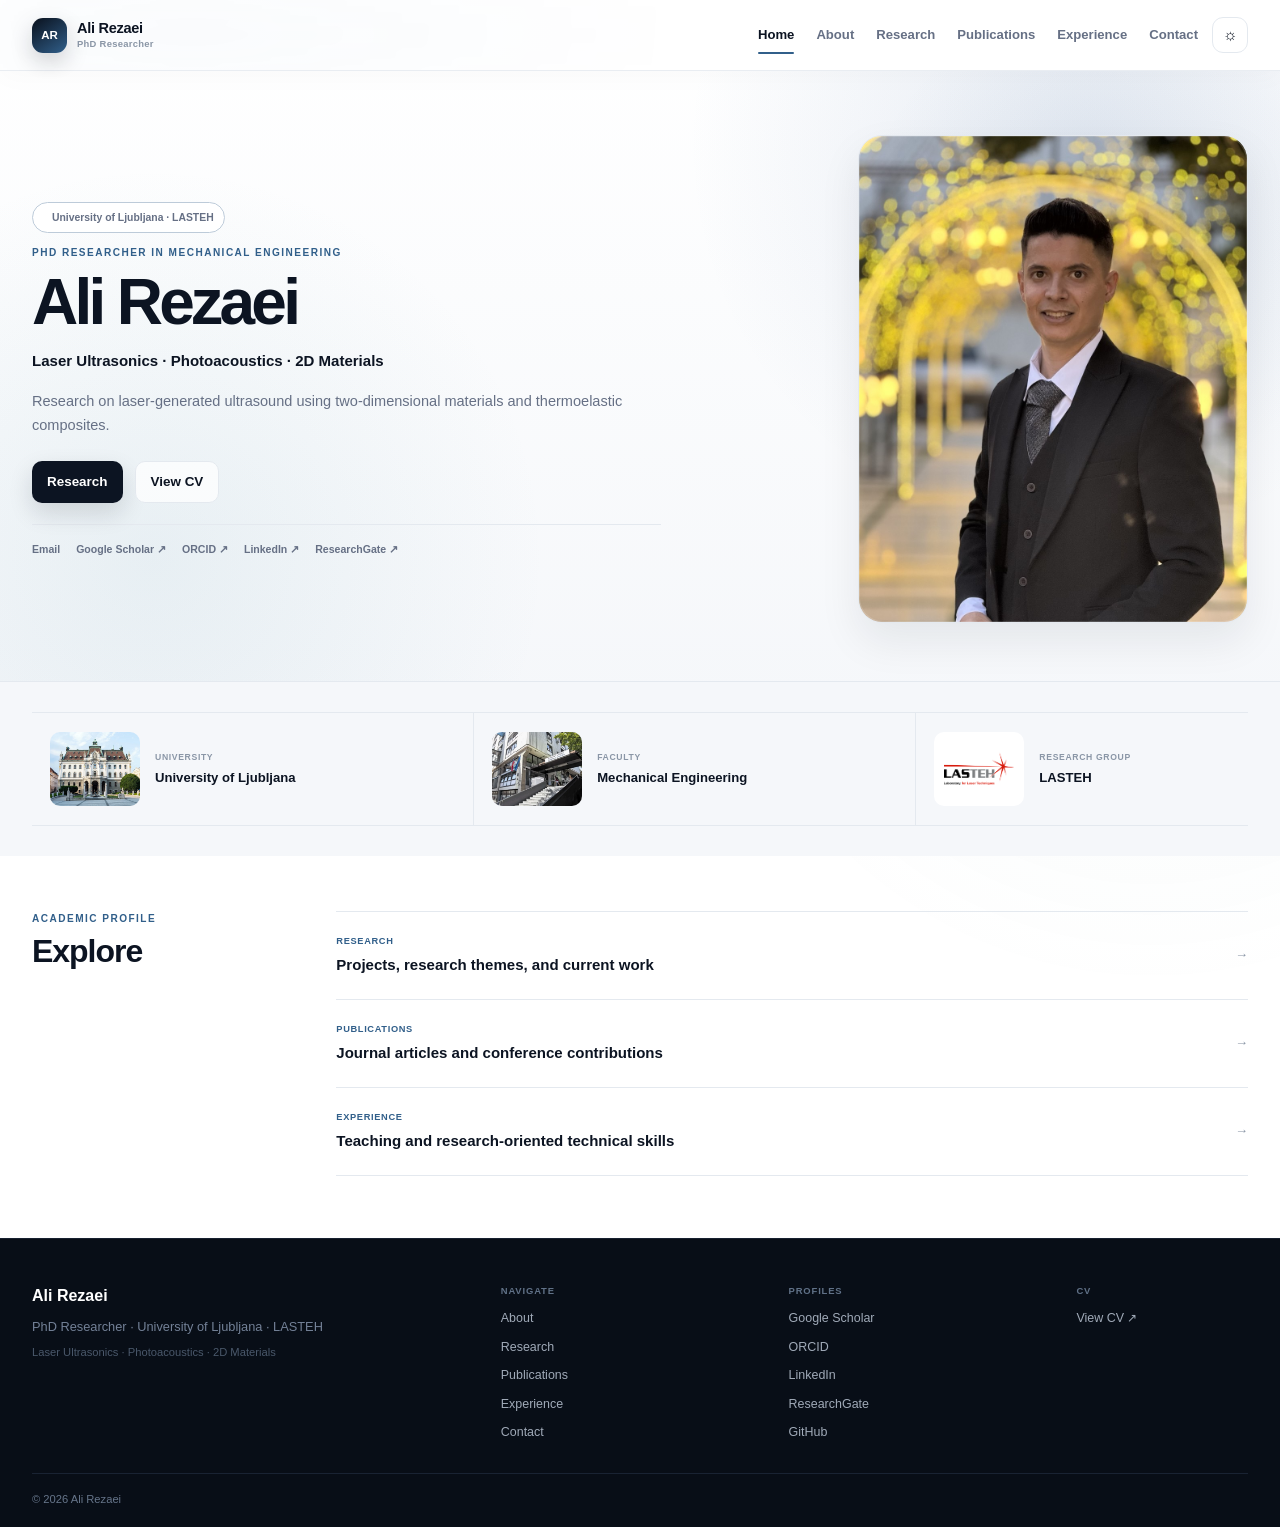
==== commit a5f461bf: "Redesign about page editorially" ====
--- a/index.html
+++ b/index.html
@@ -8,7 +8,7 @@
 <meta content="index, follow" name="robots"/>
 <meta content="#f7f9fc" name="theme-color"/>
 <link href="favicon.svg" rel="icon" type="image/svg+xml"/>
-<link href="style-v60.css" rel="stylesheet"/>
+<link href="style-v57.css" rel="stylesheet"/>
 <meta content="Ali Rezaei — PhD researcher in Mechanical Engineering at the University of Ljubljana working on laser ultrasonics, photoacoustics, 2D materials, and multiphysics modelling." name="description"/>
 <title>Ali Rezaei | PhD Researcher</title>
 <link href="https://alicfc4.github.io/" rel="canonical"/><meta content="Ali Rezaei | PhD Researcher" property="og:title"/><meta content="website" property="og:type"/><meta content="https://alicfc4.github.io/" property="og:url"/><meta content="https://alicfc4.github.io/social-preview.jpg" property="og:image"/><meta content="Ali Rezaei — PhD researcher in Mechanical Engineering at the University of Ljubljana working on laser ultrasonics, photoacoustics, 2D materials, and multiphysics modelling." property="og:description"/><meta content="light dark" name="color-scheme"/><meta content="1200" property="og:image:width"/><meta content="630" property="og:image:height"/><meta content="Ali Rezaei" property="og:site_name"/><meta content="summary_large_image" name="twitter:card"/><meta content="Ali Rezaei | PhD Researcher" name="twitter:title"/><meta content="Ali Rezaei — PhD researcher in Mechanical Engineering at the University of Ljubljana working on laser ultrasonics, photoacoustics, 2D materials, and multiphysics modelling." name="twitter:description"/><meta content="https://alicfc4.github.io/social-preview.jpg" name="twitter:image"/><meta content="v28-clean-locked" name="site-version"/><link href="https://www.fs.uni-lj.si" rel="preconnect"/><link href="https://web.fs.uni-lj.si" rel="preconnect"/><link href="https://ars.els-cdn.com" rel="preconnect"/><meta content="https://alicfc4.github.io/social-preview.jpg" property="og:image:secure_url"/><meta content="image/jpeg" property="og:image:type"/><meta content="Ali Rezaei — PhD Researcher in Mechanical Engineering" property="og:image:alt"/><meta content="Ali Rezaei — PhD Researcher in Mechanical Engineering" name="twitter:image:alt"/><script type="application/ld+json">{"@context": "https://schema.org", "@type": "Person", "name": "Ali Rezaei", "url": "https://alicfc4.github.io/", "image": "https://alicfc4.github.io/profile.jpg", "jobTitle": "PhD Researcher", "email": "mailto:ali.rezaei@fs.uni-lj.si", "affiliation": {"@type": "CollegeOrUniversity", "name": "University of Ljubljana", "department": "Faculty of Mechanical Engineering"}, "memberOf": {"@type": "Organization", "name": "Laboratory for Laser Techniques (LASTEH)", "url": "https://web.fs.uni-lj.si/lasteh/en/"}, "sameAs": ["https://scholar.google.com/citations?user=SSciRw8AAAAJ&hl=en", "https://orcid.org/0009-0006-3180-2702", "https://si.linkedin.com/in/ali-rezaei-phys", "https://www.researchgate.net/profile/Ali-Rezaei-67", "https://github.com/alicfc4"], "knowsAbout": ["Laser ultrasonics", "Photoacoustics", "Two-dimensional materials", "Graphene", "Multiphysics modelling"]}</script><link href="site.webmanifest" rel="manifest"/></head>
@@ -46,77 +46,33 @@
 </header>
 <div aria-hidden="true" class="mobile-nav-backdrop"></div>
 <main id="main-content">
-<section class="hero hero-v29 hero-v36">
-<div class="shell hero-layout">
-<div aria-hidden="true" class="hero-science-bg">
-<svg focusable="false" role="presentation" viewbox="0 0 760 520">
-<defs>
-<lineargradient id="waveFade" x1="0" x2="1">
-<stop offset="0%" stop-color="currentColor" stop-opacity="0"></stop>
-<stop offset="18%" stop-color="currentColor" stop-opacity=".22"></stop>
-<stop offset="82%" stop-color="currentColor" stop-opacity=".22"></stop>
-<stop offset="100%" stop-color="currentColor" stop-opacity="0"></stop>
-</lineargradient>
-<radialgradient id="pulseGlow">
-<stop offset="0%" stop-color="currentColor" stop-opacity=".18"></stop>
-<stop offset="100%" stop-color="currentColor" stop-opacity="0"></stop>
-</radialgradient>
-</defs>
-<circle class="science-pulse science-pulse-a" cx="570" cy="130" fill="url(#pulseGlow)" r="118"></circle>
-<circle class="science-pulse science-pulse-b" cx="650" cy="350" fill="url(#pulseGlow)" r="92"></circle>
-<path class="science-wave wave-a" d="M40 330 C110 330 120 280 170 280 C220 280 225 390 285 390 C345 390 350 235 410 235 C470 235 475 355 540 355 C605 355 610 300 720 300" fill="none" stroke="url(#waveFade)" stroke-width="2"></path>
-<path class="science-wave wave-b" d="M70 390 C130 390 145 350 200 350 C255 350 265 425 325 425 C385 425 395 320 455 320 C515 320 530 380 700 380" fill="none" stroke="url(#waveFade)" stroke-width="1.2"></path>
-<g class="science-dots">
-<circle cx="480" cy="86" r="3"></circle>
-<circle cx="510" cy="112" r="2"></circle>
-<circle cx="545" cy="76" r="2"></circle>
-<circle cx="610" cy="102" r="2.6"></circle>
-<circle cx="665" cy="145" r="2"></circle>
-<circle cx="586" cy="196" r="2"></circle>
-<circle cx="704" cy="245" r="2.5"></circle>
-<circle cx="646" cy="280" r="2"></circle>
-</g>
-</svg>
-</div>
-<div class="hero-copy reveal">
+<section class="hero home-hero-v56">
+<div class="shell home-hero-grid-v56">
+<div class="home-hero-copy-v56 reveal">
 <div class="availability-chip">
 <span class="availability-dot"></span>
         University of Ljubljana · LASTEH
       </div>
 <p class="eyebrow">PhD Researcher in Mechanical Engineering</p>
 <h1>Ali Rezaei</h1>
-<p class="hero-title">Laser Ultrasonics · Photoacoustics · 2D Materials</p>
-<p class="hero-lead">PhD researcher in laser ultrasonics, photoacoustics, and 2D-material composites.</p>
+<p class="home-hero-field-v56">Laser Ultrasonics · Photoacoustics · 2D Materials</p>
+<p class="home-hero-lead-v56">Research on laser-generated ultrasound using two-dimensional materials and thermoelastic composites.</p>
 <div class="hero-actions">
 <a class="btn btn-primary" href="research.html">Research</a>
 <a class="btn btn-secondary" href="Ali-Rezaei-CV.pdf" rel="noopener noreferrer" target="_blank">View CV</a>
 </div>
-<div class="profile-pills">
-<a href="mailto:ali.rezaei@fs.uni-lj.si">
-<span class="mini-icon">@</span>
-          Email
-        </a>
-<a href="https://orcid.org/0009-0006-3180-2702" rel="me noopener noreferrer" target="_blank">
-<span class="mini-icon">iD</span>
-          ORCID
-        </a><a href="https://scholar.google.com/citations?user=SSciRw8AAAAJ&amp;hl=en" rel="me noopener noreferrer" target="_blank">
-<span class="mini-icon">GS</span>
-  Scholar
-</a>
-<a href="https://si.linkedin.com/in/ali-rezaei-phys" rel="me noopener noreferrer" target="_blank">
-<span class="mini-icon">in</span>
-          LinkedIn
-        </a>
-<a href="https://www.researchgate.net/profile/Ali-Rezaei-67" rel="me noopener noreferrer" target="_blank">
-<span class="mini-icon">RG</span>
-          ResearchGate
-        </a>
+<div aria-label="Academic profiles" class="home-profile-links-v56">
+<a href="mailto:ali.rezaei@fs.uni-lj.si">Email</a>
+<a href="https://scholar.google.com/citations?user=SSciRw8AAAAJ&amp;hl=en" rel="me noopener noreferrer" target="_blank">Google Scholar ↗</a>
+<a href="https://orcid.org/0009-0006-3180-2702" rel="me noopener noreferrer" target="_blank">ORCID ↗</a>
+<a href="https://si.linkedin.com/in/ali-rezaei-phys" rel="me noopener noreferrer" target="_blank">LinkedIn ↗</a>
+<a href="https://www.researchgate.net/profile/Ali-Rezaei-67" rel="me noopener noreferrer" target="_blank">ResearchGate ↗</a>
 </div>
 </div>
-<div class="hero-photo-wrap reveal reveal-delay">
-<div aria-label="Portrait of Ali Rezaei" class="hero-photo-panel"><div aria-hidden="true" class="hero-photo-halo"></div>
-<img alt="Portrait of Ali Rezaei" class="profile-photo" decoding="async" fetchpriority="high" height="1365" loading="eager" src="profile.jpg" width="1024"/>
-<div aria-hidden="true" class="hero-photo-sheen"></div></div>
+<div class="home-portrait-v56 reveal reveal-delay">
+<div class="home-portrait-frame-v56">
+<img alt="Portrait of Ali Rezaei" decoding="async" fetchpriority="high" height="1365" loading="eager" src="profile.jpg" width="1024"/>
+</div>
 </div>
 </div>
 </section>
@@ -153,35 +109,33 @@
 </div>
 </div>
 </section>
-<section class="section home-explore-section home-explore-v36">
-<div class="shell">
-<div class="home-explore-head reveal">
+<section class="section home-profile-v56">
+<div class="shell home-profile-grid-v56">
+<div class="section-heading reveal">
+<p class="eyebrow">Academic Profile</p>
+<h2>Explore</h2>
+</div>
+<div class="home-profile-list-v56">
+<a class="home-profile-row-v56 reveal" href="research.html">
 <div>
-<p class="eyebrow">Explore</p>
-<h2>Academic profile</h2>
+<span>Research</span>
+<strong>Projects, research themes, and current work</strong>
 </div>
+<b>→</b>
+</a>
+<a class="home-profile-row-v56 reveal" href="publications.html">
+<div>
+<span>Publications</span>
+<strong>Journal articles and conference contributions</strong>
 </div>
-<div class="home-explore-grid">
-<a class="home-explore-card reveal" data-card="research" href="research.html">
+<b>→</b>
+</a>
+<a class="home-profile-row-v56 reveal" href="experience.html">
 <div>
-<h3>Research</h3>
-<p>Projects and research interests.</p>
+<span>Experience</span>
+<strong>Teaching and research-oriented technical skills</strong>
 </div>
-<b>↗</b>
-</a>
-<a class="home-explore-card reveal" data-card="publications" href="publications.html">
-<div>
-<h3>Publications</h3>
-<p>Journal articles and conference work.</p>
-</div>
-<b>↗</b>
-</a>
-<a class="home-explore-card reveal" data-card="experience" href="experience.html">
-<div>
-<h3>Experience</h3>
-<p>Teaching and technical skills.</p>
-</div>
-<b>↗</b>
+<b>→</b>
 </a>
 </div>
 </div>
@@ -222,5 +176,5 @@
 <button aria-label="Back to top" class="back-to-top" type="button">↑</button>
 <div aria-hidden="true" class="page-transition"></div>
 <button aria-label="Back to top" class="back-to-top" type="button">↑</button>
-<script defer="True" src="script-v60.js"></script></body>
+<script defer="True" src="script-v57.js"></script></body>
 </html>
--- a/style-v57.css
+++ b/style-v57.css
@@ -0,0 +1,10114 @@
+
+*{box-sizing:border-box}
+:root{
+  --bg:#ffffff;--bg-elev:#ffffff;--ink:#0c1422;--muted:#667085;--muted2:#8a96a6;
+  --line:#e4e9ef;--soft:#f5f7fa;--blue:#315f8a;--blue2:#6e94b7;--dark:#0b1220;
+  --nav:rgba(255,255,255,.82);--glass:rgba(255,255,255,.72);--shadow:0 22px 60px rgba(15,23,36,.09);
+  --shadow-sm:0 12px 32px rgba(15,23,36,.06);--radius:22px;--shell:1180px;
+}
+html[data-theme="dark"]{
+  --bg:#0b111b;--bg-elev:#111927;--ink:#eef4fb;--muted:#a8b4c5;--muted2:#7f8da1;
+  --line:#243044;--soft:#0f1724;--blue:#8db4d7;--blue2:#7394b5;--dark:#060b12;
+  --nav:rgba(11,17,27,.78);--glass:rgba(17,25,39,.72);--shadow:0 22px 70px rgba(0,0,0,.24);
+  --shadow-sm:0 12px 36px rgba(0,0,0,.20);
+}
+html{scroll-behavior:smooth;color-scheme:light}
+html[data-theme="dark"]{color-scheme:dark}
+body{
+  margin:0;font-family:Inter,ui-sans-serif,-apple-system,BlinkMacSystemFont,"Segoe UI",sans-serif;
+  color:var(--ink);background:var(--bg);line-height:1.65;overflow-x:hidden;
+  -webkit-font-smoothing:antialiased;text-rendering:optimizeLegibility;
+}
+body::before{
+  content:"";position:fixed;inset:0;pointer-events:none;z-index:-2;
+  background:
+    radial-gradient(circle at 15% 0%,rgba(67,110,160,.08),transparent 30%),
+    radial-gradient(circle at 90% 35%,rgba(84,151,145,.06),transparent 30%);
+}
+a{color:inherit}img{max-width:100%;display:block}
+.shell{width:min(var(--shell),calc(100% - 48px));margin:0 auto}
+.page-noise{pointer-events:none;position:fixed;inset:0;z-index:9999;opacity:.018;background-image:radial-gradient(currentColor .45px,transparent .45px);background-size:6px 6px}
+.skip-link{position:fixed;left:16px;top:-80px;z-index:10000;background:var(--ink);color:var(--bg);padding:10px 14px;border-radius:10px;text-decoration:none;font-weight:800}
+.skip-link:focus{top:14px}
+
+.site-header{
+  position:sticky;top:0;z-index:1000;background:var(--nav);backdrop-filter:blur(20px) saturate(170%);
+  border-bottom:1px solid color-mix(in srgb,var(--line) 82%,transparent);
+}
+.scroll-progress{position:absolute;left:0;right:0;bottom:-1px;height:2px;overflow:hidden}
+.scroll-progress span{display:block;width:0;height:100%;background:linear-gradient(90deg,var(--blue),#78a6cb);box-shadow:0 0 16px color-mix(in srgb,var(--blue) 55%,transparent)}
+.nav-shell{min-height:76px;display:flex;align-items:center;justify-content:space-between;gap:28px}
+.brand{display:flex;align-items:center;gap:11px;text-decoration:none}
+.brand-mark{
+  width:38px;height:38px;border-radius:12px;display:grid;place-items:center;background:linear-gradient(145deg,#09101c,#315f8a);
+  color:#fff;font-size:.78rem;font-weight:900;box-shadow:0 9px 22px rgba(15,23,36,.18);transition:.25s ease;
+}
+.brand:hover .brand-mark{transform:rotate(-4deg) translateY(-1px)}
+.brand-copy{display:flex;flex-direction:column;line-height:1.1}
+.brand-copy strong{font-size:.98rem;letter-spacing:-.02em}
+.brand-copy small{margin-top:4px;color:var(--muted2);font-size:.65rem;font-weight:700;letter-spacing:.03em}
+.nav-actions{display:flex;align-items:center;gap:16px}
+.main-nav{display:flex;align-items:center;gap:24px}
+.main-nav a{
+  position:relative;text-decoration:none;color:var(--muted);font-size:.88rem;font-weight:700;padding:10px 0;transition:.2s ease
+}
+.main-nav a::after{content:"";position:absolute;left:50%;right:50%;bottom:2px;height:2px;background:var(--blue);border-radius:2px;transition:.25s ease}
+.main-nav a:hover,.main-nav a.active{color:var(--ink)}
+.main-nav a:hover::after,.main-nav a.active::after{left:0;right:0}
+.theme-toggle{
+  width:38px;height:38px;border:1px solid var(--line);border-radius:12px;background:var(--glass);color:var(--ink);
+  display:grid;place-items:center;cursor:pointer;transition:.2s ease;position:relative;overflow:hidden
+}
+.theme-toggle:hover{transform:translateY(-2px);box-shadow:var(--shadow-sm)}
+.theme-icon{position:absolute;transition:.25s ease;font-size:1rem}
+.theme-icon.moon{opacity:0;transform:translateY(12px)}
+html[data-theme="dark"] .theme-icon.sun{opacity:0;transform:translateY(-12px)}
+html[data-theme="dark"] .theme-icon.moon{opacity:1;transform:none}
+.menu-toggle{display:none;border:0;background:transparent;padding:8px}
+.menu-toggle span{display:block;width:24px;height:2px;background:var(--ink);margin:5px 0;transition:.22s ease}
+.mobile-nav-backdrop{display:none}
+
+.hero{
+  position:relative;overflow:hidden;background:
+  radial-gradient(circle at 12% 80%,rgba(92,153,174,.10),transparent 32%),
+  radial-gradient(circle at 85% 12%,rgba(68,106,166,.13),transparent 33%),
+  linear-gradient(180deg,color-mix(in srgb,var(--bg) 97%,#e8f1f8),color-mix(in srgb,var(--soft) 96%,#fff));
+  border-bottom:1px solid var(--line)
+}
+.hero-layout{min-height:calc(100vh - 76px);display:grid;grid-template-columns:1.06fr .94fr;gap:76px;align-items:center;padding:68px 0}
+.hero-copy{position:relative;z-index:2}
+.availability-chip{
+  width:max-content;max-width:100%;display:inline-flex;align-items:center;gap:9px;margin-bottom:18px;padding:7px 10px;
+  border:1px solid color-mix(in srgb,var(--blue) 22%,var(--line));border-radius:999px;background:var(--glass);
+  color:var(--muted);font-size:.72rem;font-weight:800;backdrop-filter:blur(12px)
+}
+.pulse-dot{width:8px;height:8px;border-radius:50%;background:#36a46e;box-shadow:0 0 0 0 rgba(54,164,110,.35);animation:pulse 2s infinite}
+@keyframes pulse{70%{box-shadow:0 0 0 8px rgba(54,164,110,0)}100%{box-shadow:0 0 0 0 rgba(54,164,110,0)}}
+.eyebrow{margin:0 0 10px;color:var(--blue);font-size:.71rem;font-weight:900;letter-spacing:.16em;text-transform:uppercase}
+.eyebrow.small{font-size:.64rem}
+.hero h1{margin:0;font-size:clamp(4.4rem,8vw,7.6rem);line-height:.91;letter-spacing:-.068em}
+.hero-title{margin:27px 0 0;font-size:clamp(1.35rem,2.55vw,2.12rem);line-height:1.35;color:color-mix(in srgb,var(--ink) 67%,var(--muted))}
+.hero-lead{max-width:660px;margin:22px 0 0;color:var(--muted);font-size:1.04rem}
+.hero-actions{display:flex;gap:12px;flex-wrap:wrap;margin-top:30px}
+.btn{
+  display:inline-flex;align-items:center;justify-content:center;min-height:49px;padding:0 21px;border-radius:13px;
+  text-decoration:none;font-weight:850;transition:transform .22s ease,box-shadow .22s ease,border-color .22s ease
+}
+.btn:hover{transform:translateY(-3px)}
+.btn-primary{background:var(--ink);color:var(--bg);box-shadow:0 13px 28px rgba(15,23,36,.16)}
+.btn-secondary{background:var(--glass);border:1px solid var(--line);color:var(--ink);backdrop-filter:blur(12px)}
+.btn-secondary:hover{box-shadow:var(--shadow-sm)}
+.compact-links{display:flex;gap:15px;flex-wrap:wrap;margin-top:28px}
+.compact-links a{position:relative;color:var(--muted);text-decoration:none;font-size:.81rem;font-weight:760}
+.compact-links a::after{content:"↗";margin-left:4px;font-size:.7rem;opacity:.6}
+.compact-links a:hover{color:var(--blue)}
+.hero-photo-panel{position:relative;width:min(100%,455px);justify-self:end;transition:transform .16s ease}
+.photo-glow{position:absolute;inset:-38px;border-radius:50%;background:radial-gradient(circle,rgba(70,117,165,.18),transparent 65%);filter:blur(10px)}
+.profile-photo{position:relative;width:100%;aspect-ratio:4/5;object-fit:cover;object-position:center 25%;border-radius:30px;box-shadow:0 30px 75px rgba(15,23,36,.24)}
+.hero-photo-panel::after{content:"";position:absolute;inset:0;border-radius:30px;box-shadow:inset 0 0 0 1px rgba(255,255,255,.25);pointer-events:none}
+.floating-badge{
+  position:absolute;z-index:2;padding:11px 14px;border-radius:14px;background:var(--glass);backdrop-filter:blur(16px);
+  border:1px solid color-mix(in srgb,var(--line) 70%,transparent);box-shadow:var(--shadow-sm)
+}
+.floating-badge span{display:block;color:var(--muted2);font-size:.63rem;text-transform:uppercase;letter-spacing:.08em}
+.floating-badge strong{display:block;font-size:.81rem;margin-top:2px}
+.badge-one{left:-38px;bottom:75px}.badge-two{right:-25px;top:48px}
+.hero-orb{position:absolute;border-radius:50%;filter:blur(1px);opacity:.48}
+.orb-one{width:220px;height:220px;right:-60px;top:18%;background:radial-gradient(circle,#b7cce0,transparent 68%)}
+.orb-two{width:260px;height:260px;left:-80px;bottom:0;background:radial-gradient(circle,#c6e1dc,transparent 70%)}
+.orb-three{width:330px;height:330px;right:-120px;top:-80px;background:radial-gradient(circle,#bfd0e4,transparent 68%)}
+
+.section{padding:88px 0}.compact-section{padding:38px 0}.surface-soft{background:var(--soft)}
+.home-stat-rail{
+  display:grid;grid-template-columns:repeat(3,1fr);border:1px solid var(--line);border-radius:20px;background:var(--bg-elev);
+  overflow:hidden;box-shadow:var(--shadow-sm)
+}
+.home-stat{padding:21px 24px;border-right:1px solid var(--line)}
+.home-stat:last-child{border-right:0}
+.stat-kicker{display:block;color:var(--muted2);font-size:.66rem;font-weight:900;text-transform:uppercase;letter-spacing:.08em;margin-bottom:5px}
+.home-stat strong{display:block;font-size:1rem}
+.home-stat small{display:block;color:var(--muted);font-size:.77rem;margin-top:3px}
+
+.feature-split,.two-col,.signature-grid{display:grid;grid-template-columns:.72fr 1.28fr;gap:70px;align-items:start}
+.section-heading h2,.cta-panel h2,.signature-copy h2{margin:0;font-size:clamp(2.35rem,4.35vw,4rem);line-height:1.05;letter-spacing:-.047em}
+.signature-copy>p:not(.eyebrow){max-width:560px;color:var(--muted)}
+.research-signature{background:var(--bg)}
+.signature-grid{align-items:center}
+.signature-visual{
+  display:grid;grid-template-columns:1fr auto 1fr auto 1fr auto 1fr;align-items:center;gap:10px;
+  padding:26px;border:1px solid var(--line);border-radius:22px;background:
+    radial-gradient(circle at 100% 0%,rgba(53,95,136,.10),transparent 30%),var(--bg-elev);
+  box-shadow:var(--shadow-sm)
+}
+.sig-stage{min-height:115px;border:1px solid var(--line);border-radius:16px;background:var(--soft);display:flex;flex-direction:column;align-items:center;justify-content:center;gap:14px;padding:14px;text-align:center}
+.sig-stage span{font-size:.74rem;color:var(--muted);font-weight:800}
+.sig-arrow{color:var(--muted2);font-weight:900}
+.laser-line{width:48px;height:3px;background:linear-gradient(90deg,transparent,var(--blue));box-shadow:0 0 12px color-mix(in srgb,var(--blue) 50%,transparent)}
+.layer-icon{position:relative;width:42px;height:30px}
+.layer-icon::before,.layer-icon::after{content:"";position:absolute;left:4px;width:34px;height:6px;border-radius:4px;background:var(--blue);transform:skewX(-25deg)}
+.layer-icon::before{top:5px;box-shadow:0 10px 0 color-mix(in srgb,var(--blue) 68%,transparent),0 20px 0 color-mix(in srgb,var(--blue) 38%,transparent)}
+.block-icon{width:40px;height:30px;border-radius:7px;background:radial-gradient(circle at 30% 35%,var(--blue) 0 2px,transparent 3px),radial-gradient(circle at 70% 65%,var(--blue) 0 2px,transparent 3px),color-mix(in srgb,var(--blue) 15%,var(--bg));border:1px solid var(--line)}
+.wave-icon{font-style:normal;color:var(--blue);font-weight:900;letter-spacing:2px}
+
+.featured-paper{display:grid;grid-template-columns:90px 1fr;gap:24px;padding:27px;border:1px solid var(--line);border-radius:20px;background:var(--bg-elev);box-shadow:var(--shadow-sm);transition:.25s ease}
+.featured-paper:hover{transform:translateY(-4px);box-shadow:var(--shadow)}
+.paper-year,.pub-year{color:var(--blue);font-size:1.05rem;font-weight:900}
+.paper-journal,.pub-type{margin:0 0 8px;color:var(--muted2);font-size:.71rem;font-weight:900;text-transform:uppercase;letter-spacing:.08em}
+.featured-paper h3{margin:0;font-size:1.35rem;line-height:1.4}.paper-authors{color:var(--muted)}
+.text-link{display:inline-flex;margin-top:8px;color:var(--blue);text-decoration:none;font-weight:850}
+.text-link:hover{text-decoration:underline}
+
+.cta-panel{
+  display:flex;align-items:center;justify-content:space-between;gap:30px;padding:36px;border-radius:25px;
+  background:linear-gradient(145deg,#08101c,#17314a);color:#fff;box-shadow:0 28px 70px rgba(11,18,32,.20);overflow:hidden;position:relative
+}
+.cta-panel::after{content:"";position:absolute;width:220px;height:220px;border-radius:50%;right:-65px;top:-85px;background:radial-gradient(circle,rgba(130,181,221,.20),transparent 68%)}
+.cta-panel .eyebrow{color:#adc4db}.cta-actions{display:flex;gap:12px;flex-wrap:wrap;position:relative;z-index:2}
+.cta-panel .btn-primary{background:#fff;color:#0b1220}.cta-panel .btn-secondary{color:#fff;border-color:#35455b;background:rgba(255,255,255,.07)}
+
+.page-hero{position:relative;overflow:hidden;padding:94px 0 72px;background:linear-gradient(180deg,color-mix(in srgb,var(--bg) 97%,#e9f1f8),var(--soft));border-bottom:1px solid var(--line)}
+.page-hero::after{content:"";position:absolute;right:-90px;top:-110px;width:320px;height:320px;border-radius:50%;background:radial-gradient(circle,color-mix(in srgb,var(--blue) 12%,transparent),transparent 68%)}
+.narrow-page{max-width:880px}
+.page-hero h1{margin:0;font-size:clamp(3.2rem,6.4vw,5.8rem);line-height:.98;letter-spacing:-.062em}
+.page-intro{max-width:720px;margin:22px 0 0;color:var(--muted);font-size:1.08rem}
+
+.prose-card,.experience-card,.skill-panel,.research-tile,.update-mini,.contact-card,.language-card,.project-panel{
+  border:1px solid var(--line);background:var(--bg-elev);box-shadow:var(--shadow-sm)
+}
+.prose-card{padding:29px;border-radius:21px}.prose-card p{margin:0 0 16px;color:var(--muted);font-size:1.04rem}.prose-card p:last-child{margin-bottom:0}
+
+.timeline{position:relative;margin-top:36px}.timeline::before{content:"";position:absolute;left:210px;top:12px;bottom:12px;width:1px;background:var(--line)}
+.timeline-row{display:grid;grid-template-columns:180px 28px 1fr;gap:18px;padding:27px 0}
+.timeline-date{color:var(--muted);font-size:.85rem;font-weight:750;padding-top:4px}
+.timeline-dot{position:relative}.timeline-dot::before{content:"";position:absolute;left:9px;top:6px;width:10px;height:10px;border-radius:50%;background:var(--blue);box-shadow:0 0 0 6px color-mix(in srgb,var(--blue) 12%,transparent)}
+.timeline-content h3{margin:9px 0 3px;font-size:1.35rem}.timeline-content p{margin:7px 0 0;color:var(--muted)}.institution{font-weight:750;color:color-mix(in srgb,var(--ink) 75%,var(--muted))!important}
+.pill{display:inline-flex;padding:5px 9px;border-radius:999px;background:var(--ink);color:var(--bg);font-size:.68rem;font-weight:900;text-transform:uppercase;letter-spacing:.06em}
+
+.language-cards{display:grid;grid-template-columns:repeat(3,1fr);gap:14px}
+.language-card{min-height:145px;padding:22px;border-radius:18px;display:flex;flex-direction:column;justify-content:center;transition:.25s ease}
+.language-card:hover,.research-tile:hover,.skill-panel:hover,.update-mini:hover,.contact-card:hover,.project-panel:hover{transform:translateY(-5px);box-shadow:var(--shadow)}
+.language-card span{color:var(--muted2);font-size:.72rem;text-transform:uppercase;letter-spacing:.08em}.language-card strong{font-size:1.14rem;margin-top:5px}.language-card small{margin-top:7px;color:var(--muted)}
+
+.research-card-grid{display:grid;grid-template-columns:repeat(3,1fr);gap:18px}
+.research-tile{position:relative;overflow:hidden;border-radius:19px;padding:24px;transition:.25s ease}
+.research-tile::before,.skill-panel::before,.contact-card::before{
+  content:"";position:absolute;inset:-1px;border-radius:inherit;pointer-events:none;opacity:0;
+  background:radial-gradient(380px circle at var(--mx,50%) var(--my,50%),color-mix(in srgb,var(--blue) 12%,transparent),transparent 42%);
+  transition:opacity .2s ease
+}
+.research-tile:hover::before,.skill-panel:hover::before,.contact-card:hover::before{opacity:1}
+.research-tile span{color:var(--muted2);font-size:.72rem;font-weight:900}.research-tile h3{margin:26px 0 8px;font-size:1.18rem}.research-tile p{margin:0;color:var(--muted)}
+
+.project-list{display:grid;gap:18px;margin-top:34px}.project-panel{display:grid;grid-template-columns:175px 1fr;gap:30px;padding:28px;border-radius:20px;transition:.25s ease}
+.project-meta{display:flex;flex-direction:column;align-items:flex-start;gap:8px}.project-meta strong{font-size:.85rem}.project-meta small{color:var(--muted)}
+.status-dot-live{width:9px;height:9px;border-radius:50%;background:#34a36f;box-shadow:0 0 0 5px rgba(52,163,111,.12)}
+.project-content h3{margin:0;font-size:1.35rem;line-height:1.4}.project-content>p:not(.eyebrow){color:var(--muted)}
+.tag-row{display:flex;flex-wrap:wrap;gap:8px;margin-top:16px}.tag-row span{padding:7px 10px;border-radius:999px;border:1px solid var(--line);background:var(--soft);color:var(--muted);font-size:.76rem;font-weight:750}
+
+.flow-map{display:grid;grid-template-columns:1fr auto 1fr auto 1fr auto 1fr;gap:12px;align-items:center;padding:24px;border:1px solid var(--line);border-radius:22px;background:var(--bg-elev);box-shadow:var(--shadow-sm)}
+.flow-node{min-height:135px;padding:18px;border-radius:16px;background:var(--soft);border:1px solid var(--line);display:flex;flex-direction:column;justify-content:center}
+.flow-node span{color:var(--muted2);font-size:.7rem;font-weight:900}.flow-node strong{margin-top:14px}.flow-node small{margin-top:4px;color:var(--muted)}.flow-arrow{color:var(--muted2);font-size:1.25rem;font-weight:900}
+
+.publication-toolbar{display:flex;justify-content:flex-end;margin-bottom:20px}
+.filter-group{display:flex;gap:8px;flex-wrap:wrap}
+.filter-btn{
+  border:1px solid var(--line);background:var(--bg-elev);color:var(--muted);padding:8px 11px;border-radius:999px;
+  font-size:.76rem;font-weight:850;cursor:pointer;transition:.2s ease
+}
+.filter-btn span{opacity:.65;margin-left:4px}.filter-btn:hover,.filter-btn.active{color:var(--ink);border-color:color-mix(in srgb,var(--blue) 35%,var(--line));background:color-mix(in srgb,var(--blue) 7%,var(--bg-elev))}
+.clean-list{border-top:1px solid var(--line)}
+.pub-row{display:grid;grid-template-columns:100px 1fr;gap:30px;padding:34px 0;border-bottom:1px solid var(--line);transition:.25s ease}
+.pub-row.filtered-out{display:none}.pub-content h3{margin:0;max-width:900px;font-size:1.35rem;line-height:1.42}.pub-content p{color:var(--muted);max-width:950px}.pub-venue{font-weight:750;color:color-mix(in srgb,var(--ink) 72%,var(--muted))!important}
+
+.experience-card{border-radius:20px;padding:28px}.experience-head{display:flex;justify-content:space-between;gap:20px}.experience-head span:first-child{color:var(--blue);font-weight:850;font-size:.85rem}.experience-head h3{margin:4px 0 3px;font-size:1.4rem}.experience-head p{margin:0;color:var(--muted)}
+.skills-grid{display:grid;grid-template-columns:repeat(3,1fr);gap:18px}.skill-panel{position:relative;overflow:hidden;border-radius:18px;padding:24px;transition:.25s ease}.skill-panel h3{margin:0 0 18px}
+.updates-row{display:grid;grid-template-columns:repeat(3,1fr);gap:18px}.update-mini{border-radius:18px;padding:24px;transition:.25s ease}.update-mini span{color:var(--blue);font-size:.8rem;font-weight:900}.update-mini h3{margin:18px 0 8px}.update-mini p{margin:0;color:var(--muted)}
+
+.contact-grid{display:grid;grid-template-columns:repeat(2,1fr);gap:16px}
+.contact-card{
+  position:relative;overflow:hidden;display:grid;grid-template-columns:1fr auto;gap:7px;padding:24px;border-radius:18px;
+  text-decoration:none;transition:.25s ease;text-align:left;color:var(--ink);font:inherit;cursor:pointer
+}
+button.contact-card{width:100%}
+.contact-card span{grid-column:1;color:var(--muted2);font-size:.7rem;font-weight:900;text-transform:uppercase;letter-spacing:.08em}.contact-card strong{font-size:1rem;overflow-wrap:anywhere}.contact-card b{grid-column:2;grid-row:1/3;align-self:center;color:var(--muted2)}
+.copy-state{font-size:.78rem}
+.institution-panel{padding:34px;border-radius:23px;background:linear-gradient(145deg,#08101c,#17314a);color:#fff;box-shadow:0 28px 65px rgba(11,18,32,.18)}
+.institution-panel h2{margin:0;font-size:2.35rem}.institution-panel p:last-child{color:#b7c2d0}
+
+.site-footer{background:#080e17;color:#95a1b2;padding:54px 0 20px;border-top:1px solid #172130}
+.footer-grid{display:grid;grid-template-columns:1.45fr .7fr .7fr .7fr;gap:44px;padding-bottom:36px}
+.footer-brand{color:#fff;text-decoration:none;font-weight:850;font-size:1.12rem}.footer-intro p{margin:8px 0 0;color:#738197;font-size:.85rem}.footer-note{display:block;margin-top:9px;color:#59697e;font-size:.76rem}
+.footer-links{display:flex;flex-direction:column;gap:9px}.footer-label{color:#607187;text-transform:uppercase;letter-spacing:.08em;font-size:.65rem;font-weight:900;margin-bottom:2px}
+.footer-links a{color:#a0aab8;text-decoration:none;font-size:.84rem}.footer-links a:hover{color:#fff}
+.footer-bottom{display:flex;justify-content:space-between;gap:20px;border-top:1px solid #192333;padding-top:18px;font-size:.77rem;color:#66758a}
+
+.back-to-top{position:fixed;right:22px;bottom:22px;z-index:900;width:44px;height:44px;border-radius:50%;border:1px solid var(--line);background:var(--glass);color:var(--ink);backdrop-filter:blur(12px);box-shadow:var(--shadow-sm);cursor:pointer;opacity:0;transform:translateY(12px);pointer-events:none;transition:.2s ease}
+.back-to-top.visible{opacity:1;transform:translateY(0);pointer-events:auto}
+.page-transition{position:fixed;inset:0;background:var(--bg);z-index:5000;pointer-events:none;opacity:0;transition:opacity .18s ease}
+body.is-leaving .page-transition{opacity:1}
+
+.reveal{opacity:0;transform:translateY(22px);transition:opacity .7s ease,transform .7s cubic-bezier(.2,.7,.2,1)}
+.reveal.visible{opacity:1;transform:none}.reveal-delay{transition-delay:.12s}
+::selection{background:color-mix(in srgb,var(--blue) 22%,transparent)}
+:focus-visible{outline:3px solid color-mix(in srgb,var(--blue) 35%,transparent);outline-offset:3px}
+
+@media(max-width:1040px){
+  .main-nav{gap:18px}.main-nav a{font-size:.84rem}
+  .hero-layout{grid-template-columns:1fr;min-height:auto}.hero-photo-panel{justify-self:start;width:min(100%,520px)}
+  .badge-one{left:15px}.badge-two{right:15px}
+  .research-card-grid,.skills-grid{grid-template-columns:repeat(2,1fr)}
+  .feature-split,.two-col,.signature-grid{grid-template-columns:1fr;gap:30px}
+  .signature-visual{max-width:760px}
+  .footer-grid{grid-template-columns:1.2fr 1fr 1fr}
+  .footer-grid>div:last-child{grid-column:2/4}
+}
+@media(max-width:820px){
+  .home-stat-rail{grid-template-columns:1fr}.home-stat{border-right:0;border-bottom:1px solid var(--line)}.home-stat:last-child{border-bottom:0}
+  .signature-visual{grid-template-columns:1fr}.sig-arrow{transform:rotate(90deg);justify-self:center}
+  .flow-map{grid-template-columns:1fr}.flow-arrow{transform:rotate(90deg);justify-self:center}
+  .updates-row{grid-template-columns:1fr}
+}
+@media(max-width:760px){
+  .shell{width:min(var(--shell),calc(100% - 30px))}.nav-shell{min-height:68px}.brand-copy small{display:none}
+  .menu-toggle{display:block;cursor:pointer}.nav-actions{gap:7px}
+  .main-nav{
+    display:none;position:fixed;top:78px;left:15px;right:15px;z-index:1100;flex-direction:column;align-items:stretch;gap:0;
+    padding:10px;background:var(--bg-elev);border:1px solid var(--line);border-radius:18px;box-shadow:var(--shadow)
+  }
+  .main-nav.open{display:flex}.main-nav a{padding:12px 13px;font-size:.92rem}.main-nav a::after{display:none}
+  .mobile-nav-backdrop{position:fixed;inset:0;z-index:1050;background:rgba(7,12,20,.32);backdrop-filter:blur(2px)}
+  .mobile-nav-backdrop.visible{display:block}
+  .hero-layout{padding:54px 0 70px;gap:50px}.hero h1{font-size:clamp(3.7rem,17vw,5.2rem)}
+  .floating-badge{position:relative;display:inline-block;margin-top:10px;left:auto!important;right:auto!important;top:auto!important;bottom:auto!important}
+  .hero-photo-panel{display:flex;flex-wrap:wrap;gap:8px}.profile-photo{flex-basis:100%}
+  .research-card-grid,.skills-grid,.contact-grid,.language-cards{grid-template-columns:1fr}
+  .timeline::before{left:9px}.timeline-row{grid-template-columns:28px 1fr;gap:14px}.timeline-date{grid-column:2}.timeline-dot{grid-column:1;grid-row:1/3}.timeline-content{grid-column:2}
+  .project-panel,.pub-row,.featured-paper{grid-template-columns:1fr}.publication-toolbar{justify-content:flex-start}
+  .cta-panel{flex-direction:column;align-items:flex-start}
+  .footer-grid{grid-template-columns:1fr;gap:26px}.footer-grid>div:last-child{grid-column:auto}.footer-bottom{flex-direction:column}
+  .section{padding:72px 0}.page-hero{padding:76px 0 56px}
+}
+@media(prefers-reduced-motion:reduce){
+  html{scroll-behavior:auto}*,*::before,*::after{transition-duration:.01ms!important;animation-duration:.01ms!important}
+  .reveal{opacity:1!important;transform:none!important}.pulse-dot{animation:none}
+}
+
+
+/* =========================================================
+   V17 — Polished academic refinement
+   ========================================================= */
+
+/* Header refinement */
+.site-header{
+  box-shadow:0 6px 28px rgba(15,23,36,.025);
+}
+.nav-shell{
+  min-height:72px;
+}
+.brand-mark{
+  width:36px;
+  height:36px;
+}
+.main-nav{
+  gap:22px;
+}
+
+/* Hero proportions */
+.hero-layout{
+  min-height:min(820px,calc(100vh - 72px));
+  padding:58px 0 62px;
+  gap:68px;
+}
+.hero h1{
+  font-size:clamp(4rem,7.2vw,6.7rem);
+  letter-spacing:-.064em;
+  max-width:720px;
+}
+.hero-title{
+  margin-top:23px;
+  font-size:clamp(1.28rem,2.25vw,1.92rem);
+  max-width:760px;
+}
+.hero-lead{
+  margin-top:19px;
+  max-width:650px;
+  font-size:1rem;
+  line-height:1.72;
+}
+.availability-chip{
+  margin-bottom:16px;
+  padding:7px 11px;
+  background:color-mix(in srgb,var(--bg-elev) 84%,transparent);
+}
+.hero-meta-line{
+  display:flex;
+  align-items:center;
+  flex-wrap:wrap;
+  gap:8px;
+  margin-top:15px;
+  color:var(--muted2);
+  font-size:.73rem;
+  font-weight:700;
+}
+.hero-meta-line i{
+  width:3px;
+  height:3px;
+  border-radius:50%;
+  background:var(--muted2);
+  opacity:.65;
+}
+.hero-actions{
+  margin-top:27px;
+}
+.btn{
+  min-height:47px;
+  padding:0 19px;
+}
+.btn-primary{
+  box-shadow:0 10px 24px rgba(15,23,36,.14);
+}
+
+/* Photo — slightly smaller and more premium */
+.hero-photo-panel{
+  width:min(100%,430px);
+}
+.profile-photo{
+  border-radius:26px;
+  box-shadow:0 26px 65px rgba(15,23,36,.20);
+}
+.hero-photo-panel::after{
+  border-radius:26px;
+}
+.photo-glow{
+  inset:-30px;
+  opacity:.8;
+}
+.floating-badge{
+  padding:10px 13px;
+  border-radius:13px;
+  box-shadow:0 10px 28px rgba(15,23,36,.11);
+}
+.floating-badge span{
+  font-size:.61rem;
+}
+.floating-badge strong{
+  font-size:.79rem;
+}
+.badge-one{
+  left:-34px;
+  bottom:62px;
+}
+.badge-two{
+  right:-22px;
+  top:42px;
+}
+
+/* Academic profile pills */
+.profile-pills{
+  margin-top:24px;
+  gap:8px;
+}
+.profile-pills a{
+  display:inline-flex;
+  align-items:center;
+  gap:7px;
+  padding:7px 10px;
+  border-radius:999px;
+  border:1px solid var(--line);
+  background:color-mix(in srgb,var(--bg-elev) 78%,transparent);
+  color:var(--muted);
+  font-size:.74rem;
+  font-weight:800;
+  transition:.2s ease;
+}
+.profile-pills a::after{
+  display:none;
+}
+.profile-pills a:hover{
+  transform:translateY(-2px);
+  color:var(--ink);
+  border-color:color-mix(in srgb,var(--blue) 30%,var(--line));
+  box-shadow:0 8px 20px rgba(15,23,36,.06);
+}
+.mini-icon{
+  min-width:20px;
+  height:20px;
+  padding:0 4px;
+  display:inline-grid;
+  place-items:center;
+  border-radius:6px;
+  background:color-mix(in srgb,var(--blue) 10%,var(--soft));
+  color:var(--blue);
+  font-size:.58rem;
+  line-height:1;
+  font-weight:950;
+  letter-spacing:-.02em;
+}
+
+/* Lower-home sections feel lighter */
+.compact-section{
+  padding:28px 0 42px;
+}
+.home-stat-rail{
+  box-shadow:0 10px 28px rgba(15,23,36,.045);
+}
+.home-stat{
+  padding:18px 22px;
+}
+.research-signature{
+  padding-top:76px;
+  padding-bottom:76px;
+}
+.signature-visual{
+  box-shadow:0 10px 30px rgba(15,23,36,.045);
+}
+.featured-paper{
+  box-shadow:0 10px 30px rgba(15,23,36,.045);
+}
+
+/* General typography refinement */
+.section-heading h2,
+.cta-panel h2,
+.signature-copy h2{
+  letter-spacing:-.043em;
+}
+.page-hero h1{
+  letter-spacing:-.057em;
+}
+
+/* Cleaner surfaces */
+.prose-card,
+.experience-card,
+.skill-panel,
+.research-tile,
+.update-mini,
+.contact-card,
+.language-card,
+.project-panel{
+  box-shadow:0 8px 26px rgba(15,23,36,.04);
+}
+
+/* Smooth page fade-in */
+body{
+  animation:pageIn .32s ease both;
+}
+@keyframes pageIn{
+  from{opacity:.01;transform:translateY(4px)}
+  to{opacity:1;transform:none}
+}
+
+/* Better dark mode image treatment */
+html[data-theme="dark"] .profile-photo{
+  box-shadow:0 28px 72px rgba(0,0,0,.40);
+}
+html[data-theme="dark"] .profile-pills a{
+  background:rgba(17,25,39,.65);
+}
+
+/* Wide desktop tuning */
+@media(min-width:1450px){
+  .hero-layout{
+    max-width:1180px;
+  }
+}
+
+/* Tablet */
+@media(max-width:1040px){
+  .hero-layout{
+    padding-top:48px;
+  }
+  .hero-photo-panel{
+    width:min(100%,470px);
+  }
+}
+
+/* Mobile */
+@media(max-width:760px){
+  .hero-layout{
+    padding:46px 0 64px;
+  }
+  .hero h1{
+    font-size:clamp(3.45rem,16vw,4.9rem);
+  }
+  .hero-title{
+    font-size:1.18rem;
+  }
+  .hero-meta-line{
+    gap:6px;
+  }
+  .profile-pills{
+    gap:7px;
+  }
+  .profile-pills a{
+    padding:7px 9px;
+  }
+}
+
+.site-header.scrolled .nav-shell{min-height:64px}
+.site-header.scrolled .brand-mark{width:34px;height:34px}
+.site-header .nav-shell,.site-header .brand-mark{transition:.22s ease}
+
+
+/* =========================================================
+   V18 — Executive Academic Refinement
+   Restrained typography, calmer hierarchy, premium spacing
+   ========================================================= */
+
+/* Global density and rhythm */
+:root{
+  --shell:1140px;
+}
+body{
+  font-size:15.5px;
+}
+.section{
+  padding:76px 0;
+}
+.page-hero{
+  padding:72px 0 58px;
+}
+
+/* Navigation — more understated */
+.nav-shell{
+  min-height:68px;
+}
+.site-header.scrolled .nav-shell{
+  min-height:60px;
+}
+.brand-mark{
+  width:34px;
+  height:34px;
+  border-radius:11px;
+}
+.brand-copy strong{
+  font-size:.93rem;
+}
+.brand-copy small{
+  font-size:.61rem;
+}
+.main-nav{
+  gap:20px;
+}
+.main-nav a{
+  font-size:.84rem;
+  font-weight:680;
+}
+
+/* HOME — reduce visual dominance */
+.hero-layout{
+  min-height:auto;
+  padding:66px 0 74px;
+  grid-template-columns:1.02fr .98fr;
+  gap:64px;
+}
+.hero h1{
+  font-size:clamp(3.4rem,5.9vw,5.55rem);
+  line-height:.95;
+  letter-spacing:-.058em;
+  max-width:650px;
+}
+.hero-title{
+  margin-top:20px;
+  font-size:clamp(1.18rem,1.9vw,1.65rem);
+  line-height:1.42;
+  max-width:650px;
+}
+.hero-lead{
+  margin-top:18px;
+  max-width:620px;
+  font-size:.98rem;
+  line-height:1.78;
+}
+.eyebrow{
+  font-size:.67rem;
+  letter-spacing:.145em;
+}
+.availability-chip{
+  margin-bottom:14px;
+  font-size:.68rem;
+}
+.hero-meta-line{
+  margin-top:13px;
+  font-size:.70rem;
+}
+.hero-actions{
+  margin-top:24px;
+}
+.btn{
+  min-height:44px;
+  padding:0 17px;
+  border-radius:11px;
+  font-size:.88rem;
+}
+
+/* Home profile pills even more subtle */
+.profile-pills{
+  margin-top:20px;
+}
+.profile-pills a{
+  padding:6px 9px;
+  font-size:.69rem;
+}
+.mini-icon{
+  min-width:19px;
+  height:19px;
+  border-radius:5px;
+  font-size:.54rem;
+}
+
+/* Photo balance */
+.hero-photo-panel{
+  width:min(100%,405px);
+}
+.profile-photo{
+  border-radius:24px;
+}
+.hero-photo-panel::after{
+  border-radius:24px;
+}
+.floating-badge{
+  padding:9px 12px;
+}
+.floating-badge span{
+  font-size:.57rem;
+}
+.floating-badge strong{
+  font-size:.74rem;
+}
+.badge-one{
+  left:-30px;
+  bottom:56px;
+}
+.badge-two{
+  right:-18px;
+  top:38px;
+}
+
+/* Home secondary sections */
+.compact-section{
+  padding:22px 0 34px;
+}
+.home-stat{
+  padding:16px 20px;
+}
+.stat-kicker{
+  font-size:.62rem;
+}
+.home-stat strong{
+  font-size:.94rem;
+}
+.home-stat small{
+  font-size:.73rem;
+}
+.research-signature{
+  padding:66px 0;
+}
+.signature-copy h2,
+.section-heading h2,
+.cta-panel h2{
+  font-size:clamp(1.9rem,3.2vw,3.15rem);
+  line-height:1.1;
+  letter-spacing:-.038em;
+}
+.signature-copy>p:not(.eyebrow){
+  font-size:.96rem;
+}
+.signature-visual{
+  padding:22px;
+}
+.sig-stage{
+  min-height:100px;
+}
+.featured-paper{
+  padding:24px;
+}
+.featured-paper h3{
+  font-size:1.18rem;
+}
+.cta-panel{
+  padding:30px 32px;
+  border-radius:21px;
+}
+
+/* INNER PAGES — much more restrained */
+.page-hero h1{
+  font-size:clamp(2.7rem,4.5vw,4.35rem);
+  line-height:1.0;
+  letter-spacing:-.052em;
+  max-width:760px;
+}
+.page-intro{
+  margin-top:18px;
+  max-width:700px;
+  font-size:1rem;
+  line-height:1.72;
+}
+
+/* About / research / experience headings */
+.section-heading h2{
+  max-width:560px;
+}
+.prose-card{
+  padding:26px;
+}
+.prose-card p{
+  font-size:1rem;
+}
+
+/* Cards — calmer and less "template-ish" */
+.research-card-grid{
+  gap:15px;
+}
+.research-tile,
+.skill-panel,
+.update-mini,
+.language-card,
+.contact-card{
+  padding:21px;
+  border-radius:16px;
+}
+.research-tile h3{
+  margin-top:22px;
+  font-size:1.05rem;
+  line-height:1.42;
+}
+.research-tile p{
+  font-size:.91rem;
+}
+.skill-panel h3{
+  font-size:1rem;
+}
+.update-mini h3{
+  font-size:1rem;
+}
+.contact-card strong{
+  font-size:.94rem;
+}
+.language-card strong{
+  font-size:1.05rem;
+}
+
+/* Project cards */
+.project-panel{
+  padding:24px;
+  grid-template-columns:155px 1fr;
+}
+.project-content h3{
+  font-size:1.18rem;
+  line-height:1.45;
+}
+.project-content>p:not(.eyebrow){
+  font-size:.93rem;
+}
+
+/* Research flow */
+.flow-map{
+  padding:20px;
+}
+.flow-node{
+  min-height:116px;
+  padding:15px;
+}
+
+/* Publications */
+.pub-row{
+  grid-template-columns:88px 1fr;
+  padding:28px 0;
+}
+.pub-content h3{
+  font-size:1.16rem;
+  line-height:1.48;
+}
+.pub-content p{
+  font-size:.91rem;
+}
+.pub-year{
+  font-size:.94rem;
+}
+.filter-btn{
+  font-size:.71rem;
+  padding:7px 10px;
+}
+
+/* Experience */
+.experience-card{
+  padding:24px;
+}
+.experience-head h3{
+  font-size:1.22rem;
+}
+.skills-grid,
+.updates-row{
+  gap:15px;
+}
+
+/* Contact */
+.contact-grid{
+  gap:14px;
+}
+.institution-panel{
+  padding:28px 30px;
+}
+.institution-panel h2{
+  font-size:1.95rem;
+}
+
+/* Footer */
+.site-footer{
+  padding:46px 0 18px;
+}
+.footer-grid{
+  gap:38px;
+}
+.footer-brand{
+  font-size:1.04rem;
+}
+
+/* Reduce overly strong hover movement */
+.language-card:hover,
+.research-tile:hover,
+.skill-panel:hover,
+.update-mini:hover,
+.contact-card:hover,
+.project-panel:hover,
+.featured-paper:hover{
+  transform:translateY(-3px);
+}
+
+/* More elegant page hero composition */
+.page-hero .narrow-page{
+  max-width:820px;
+}
+
+/* Better reading width */
+.pub-content,
+.project-content,
+.prose-card{
+  max-width:900px;
+}
+
+/* Desktop polish */
+@media(min-width:1200px){
+  .hero-copy{
+    padding-right:8px;
+  }
+}
+
+/* Tablet */
+@media(max-width:1040px){
+  .hero-layout{
+    padding:52px 0 64px;
+  }
+  .hero-photo-panel{
+    width:min(100%,440px);
+  }
+}
+
+/* Mobile */
+@media(max-width:760px){
+  .page-hero h1{
+    font-size:clamp(2.45rem,11vw,3.45rem);
+  }
+  .hero h1{
+    font-size:clamp(3.05rem,15vw,4.45rem);
+  }
+  .hero-title{
+    font-size:1.08rem;
+  }
+  .hero-layout{
+    padding:44px 0 58px;
+  }
+  .section{
+    padding:62px 0;
+  }
+}
+
+
+/* =========================================================
+   V19 — Compact Academic Scale
+   Smaller typography, tighter hero, calmer first impression
+   ========================================================= */
+
+/* Overall vertical rhythm */
+.section{
+  padding:64px 0;
+}
+.page-hero{
+  padding:58px 0 46px;
+}
+
+/* Header slightly more compact */
+.nav-shell{
+  min-height:64px;
+}
+.site-header.scrolled .nav-shell{
+  min-height:58px;
+}
+.brand-mark{
+  width:32px;
+  height:32px;
+}
+.brand-copy strong{
+  font-size:.90rem;
+}
+.brand-copy small{
+  font-size:.58rem;
+}
+.main-nav a{
+  font-size:.81rem;
+}
+
+/* HOME */
+.hero-layout{
+  padding:48px 0 56px;
+  min-height:auto;
+  gap:58px;
+}
+.hero h1{
+  font-size:clamp(3rem,4.8vw,4.55rem);
+  line-height:.97;
+  letter-spacing:-.055em;
+  max-width:590px;
+}
+.hero-title{
+  margin-top:17px;
+  font-size:clamp(1.05rem,1.6vw,1.38rem);
+  line-height:1.45;
+  max-width:610px;
+}
+.hero-lead{
+  margin-top:15px;
+  max-width:590px;
+  font-size:.93rem;
+  line-height:1.74;
+}
+.eyebrow{
+  font-size:.63rem;
+}
+.availability-chip{
+  margin-bottom:12px;
+  font-size:.65rem;
+  padding:6px 10px;
+}
+.hero-meta-line{
+  font-size:.66rem;
+  margin-top:11px;
+}
+.hero-actions{
+  margin-top:21px;
+}
+.btn{
+  min-height:42px;
+  padding:0 15px;
+  font-size:.84rem;
+  border-radius:10px;
+}
+.profile-pills{
+  margin-top:17px;
+}
+.profile-pills a{
+  padding:5px 8px;
+  font-size:.65rem;
+}
+.mini-icon{
+  min-width:18px;
+  height:18px;
+  font-size:.50rem;
+}
+
+/* Smaller portrait */
+.hero-photo-panel{
+  width:min(100%,365px);
+}
+.profile-photo{
+  border-radius:22px;
+}
+.hero-photo-panel::after{
+  border-radius:22px;
+}
+.floating-badge{
+  padding:8px 10px;
+  border-radius:11px;
+}
+.floating-badge span{
+  font-size:.53rem;
+}
+.floating-badge strong{
+  font-size:.68rem;
+}
+.badge-one{
+  left:-24px;
+  bottom:46px;
+}
+.badge-two{
+  right:-15px;
+  top:30px;
+}
+
+/* Home cards and lower content */
+.compact-section{
+  padding:18px 0 28px;
+}
+.home-stat{
+  padding:14px 18px;
+}
+.home-stat strong{
+  font-size:.89rem;
+}
+.home-stat small{
+  font-size:.69rem;
+}
+.research-signature{
+  padding:54px 0;
+}
+.signature-copy h2,
+.section-heading h2,
+.cta-panel h2{
+  font-size:clamp(1.65rem,2.6vw,2.55rem);
+}
+.signature-copy>p:not(.eyebrow){
+  font-size:.91rem;
+}
+.signature-visual{
+  padding:18px;
+}
+.sig-stage{
+  min-height:88px;
+}
+.featured-paper h3{
+  font-size:1.06rem;
+}
+.cta-panel{
+  padding:26px 28px;
+}
+
+/* INNER PAGE HERO */
+.page-hero h1{
+  font-size:clamp(2.2rem,3.5vw,3.25rem);
+  line-height:1.03;
+  letter-spacing:-.048em;
+  max-width:690px;
+}
+.page-intro{
+  margin-top:15px;
+  max-width:650px;
+  font-size:.94rem;
+  line-height:1.7;
+}
+
+/* Section headings */
+.section-heading h2{
+  font-size:clamp(1.6rem,2.5vw,2.4rem);
+}
+.prose-card p{
+  font-size:.94rem;
+}
+
+/* About timeline */
+.timeline-row{
+  padding:22px 0;
+}
+.timeline-content h3{
+  font-size:1.17rem;
+}
+.timeline-content p{
+  font-size:.90rem;
+}
+
+/* Research cards */
+.research-tile{
+  padding:18px;
+}
+.research-tile h3{
+  margin-top:18px;
+  font-size:.98rem;
+}
+.research-tile p{
+  font-size:.86rem;
+}
+.research-tile span{
+  font-size:.64rem;
+}
+.project-panel{
+  padding:20px;
+  grid-template-columns:140px 1fr;
+}
+.project-content h3{
+  font-size:1.08rem;
+}
+.project-content>p:not(.eyebrow){
+  font-size:.88rem;
+}
+.tag-row span{
+  font-size:.70rem;
+  padding:6px 9px;
+}
+.flow-node{
+  min-height:104px;
+}
+
+/* Publications */
+.pub-row{
+  padding:24px 0;
+  grid-template-columns:78px 1fr;
+}
+.pub-content h3{
+  font-size:1.04rem;
+}
+.pub-content p{
+  font-size:.87rem;
+}
+.pub-year{
+  font-size:.88rem;
+}
+.pub-type{
+  font-size:.64rem;
+}
+
+/* Experience */
+.experience-card{
+  padding:20px;
+}
+.experience-head h3{
+  font-size:1.10rem;
+}
+.skill-panel,
+.update-mini{
+  padding:18px;
+}
+.skill-panel h3,
+.update-mini h3{
+  font-size:.94rem;
+}
+
+/* Contact page */
+.contact-card{
+  padding:18px;
+}
+.contact-card span{
+  font-size:.64rem;
+}
+.contact-card strong{
+  font-size:.90rem;
+}
+.institution-panel{
+  padding:24px 26px;
+}
+.institution-panel h2{
+  font-size:1.65rem;
+}
+
+/* Footer */
+.site-footer{
+  padding:40px 0 16px;
+}
+.footer-grid{
+  gap:32px;
+}
+.footer-brand{
+  font-size:.98rem;
+}
+
+/* Mobile */
+@media(max-width:760px){
+  .hero h1{
+    font-size:clamp(2.85rem,13vw,3.8rem);
+  }
+  .hero-title{
+    font-size:1rem;
+  }
+  .page-hero h1{
+    font-size:clamp(2.15rem,9.5vw,2.9rem);
+  }
+  .hero-layout{
+    padding:38px 0 50px;
+  }
+  .section{
+    padding:54px 0;
+  }
+}
+
+
+/* =========================================================
+   V20 — Clean Home
+   Remove duplication; concise academic landing page
+   ========================================================= */
+
+.home-explore-section{
+  padding:54px 0 66px;
+  background:var(--bg);
+}
+
+.home-explore-head{
+  display:grid;
+  grid-template-columns:.72fr 1.28fr;
+  gap:56px;
+  align-items:end;
+  margin-bottom:22px;
+}
+
+.home-explore-head h2{
+  margin:0;
+  font-size:clamp(1.5rem,2.3vw,2.15rem);
+  line-height:1.1;
+  letter-spacing:-.035em;
+}
+
+.home-explore-head>p{
+  margin:0;
+  max-width:620px;
+  color:var(--muted);
+  font-size:.88rem;
+  line-height:1.7;
+}
+
+.home-explore-grid{
+  display:grid;
+  grid-template-columns:repeat(3,1fr);
+  gap:14px;
+}
+
+.home-explore-card{
+  position:relative;
+  display:grid;
+  grid-template-columns:36px 1fr auto;
+  gap:14px;
+  align-items:start;
+  min-height:150px;
+  padding:20px;
+  border:1px solid var(--line);
+  border-radius:16px;
+  background:var(--bg-elev);
+  text-decoration:none;
+  box-shadow:0 8px 24px rgba(15,23,36,.035);
+  transition:transform .22s ease,border-color .22s ease,box-shadow .22s ease;
+  overflow:hidden;
+}
+
+.home-explore-card::before{
+  content:"";
+  position:absolute;
+  inset:0;
+  opacity:0;
+  background:radial-gradient(circle at 100% 0%,color-mix(in srgb,var(--blue) 10%,transparent),transparent 40%);
+  transition:opacity .22s ease;
+}
+
+.home-explore-card:hover{
+  transform:translateY(-3px);
+  border-color:color-mix(in srgb,var(--blue) 28%,var(--line));
+  box-shadow:0 13px 30px rgba(15,23,36,.06);
+}
+
+.home-explore-card:hover::before{
+  opacity:1;
+}
+
+.explore-number{
+  position:relative;
+  z-index:1;
+  color:var(--muted2);
+  font-size:.63rem;
+  font-weight:900;
+  letter-spacing:.05em;
+  padding-top:3px;
+}
+
+.home-explore-card>div{
+  position:relative;
+  z-index:1;
+}
+
+.home-explore-card h3{
+  margin:0;
+  font-size:1rem;
+  letter-spacing:-.015em;
+}
+
+.home-explore-card p{
+  margin:8px 0 0;
+  color:var(--muted);
+  font-size:.82rem;
+  line-height:1.6;
+}
+
+.home-explore-card b{
+  position:relative;
+  z-index:1;
+  color:var(--muted2);
+  font-size:.86rem;
+  font-weight:800;
+}
+
+/* Home is intentionally shorter now */
+.hero + .compact-section{
+  border-bottom:1px solid var(--line);
+}
+
+/* Keep footer closer to content */
+.home-explore-section + .site-footer{
+  margin-top:0;
+}
+
+@media(max-width:900px){
+  .home-explore-head{
+    grid-template-columns:1fr;
+    gap:12px;
+  }
+  .home-explore-grid{
+    grid-template-columns:1fr;
+  }
+  .home-explore-card{
+    min-height:auto;
+  }
+}
+
+@media(max-width:760px){
+  .home-explore-section{
+    padding:44px 0 54px;
+  }
+}
+
+
+/* =========================================================
+   V21 — Research page redesign
+   ========================================================= */
+
+.research-page-hero{
+  padding:58px 0 50px;
+}
+
+.research-hero-grid{
+  display:grid;
+  grid-template-columns:.9fr 1.1fr;
+  gap:54px;
+  align-items:end;
+}
+
+.research-page-hero h1{
+  font-size:clamp(2.35rem,3.3vw,3rem);
+}
+
+.research-hero-card{
+  padding:22px 24px;
+  border:1px solid var(--line);
+  border-radius:17px;
+  background:var(--bg-elev);
+  box-shadow:0 8px 26px rgba(15,23,36,.04);
+}
+
+.rh-label{
+  display:block;
+  color:var(--blue);
+  font-size:.63rem;
+  font-weight:900;
+  letter-spacing:.10em;
+  text-transform:uppercase;
+  margin-bottom:8px;
+}
+
+.research-hero-card h2{
+  margin:0;
+  font-size:1.1rem;
+  line-height:1.45;
+  letter-spacing:-.015em;
+}
+
+.rh-meta{
+  display:flex;
+  flex-wrap:wrap;
+  gap:8px 16px;
+  margin-top:13px;
+  color:var(--muted);
+  font-size:.73rem;
+  font-weight:700;
+}
+
+.compact-heading{
+  margin-bottom:22px;
+}
+
+.theme-grid{
+  display:grid;
+  grid-template-columns:repeat(2,1fr);
+  gap:14px;
+}
+
+.theme-card{
+  min-height:175px;
+  padding:20px;
+  border:1px solid var(--line);
+  border-radius:16px;
+  background:var(--bg-elev);
+  box-shadow:0 7px 22px rgba(15,23,36,.035);
+  transition:.22s ease;
+}
+
+.theme-card:hover{
+  transform:translateY(-3px);
+  box-shadow:0 13px 28px rgba(15,23,36,.06);
+}
+
+.theme-index{
+  color:var(--muted2);
+  font-size:.61rem;
+  font-weight:900;
+}
+
+.theme-card h3{
+  margin:20px 0 8px;
+  font-size:1rem;
+  line-height:1.4;
+}
+
+.theme-card p{
+  margin:0;
+  color:var(--muted);
+  font-size:.86rem;
+  line-height:1.65;
+}
+
+.project-feature-grid{
+  display:grid;
+  grid-template-columns:.9fr 1.1fr;
+  gap:52px;
+  align-items:center;
+}
+
+.section-copy{
+  margin:14px 0 0;
+  max-width:560px;
+  color:var(--muted);
+  font-size:.90rem;
+  line-height:1.72;
+}
+
+.project-keywords{
+  display:flex;
+  flex-wrap:wrap;
+  gap:7px;
+  margin-top:18px;
+}
+
+.project-keywords span{
+  padding:6px 9px;
+  border:1px solid var(--line);
+  border-radius:999px;
+  background:var(--bg-elev);
+  color:var(--muted);
+  font-size:.68rem;
+  font-weight:750;
+}
+
+.research-process{
+  display:grid;
+  gap:12px;
+  padding:20px;
+  border:1px solid var(--line);
+  border-radius:18px;
+  background:var(--bg-elev);
+  box-shadow:0 8px 26px rgba(15,23,36,.04);
+}
+
+.process-row{
+  display:grid;
+  grid-template-columns:1fr auto 1fr;
+  gap:10px;
+  align-items:center;
+}
+
+.process-step{
+  min-height:104px;
+  padding:16px;
+  border:1px solid var(--line);
+  border-radius:14px;
+  background:var(--soft);
+  display:flex;
+  flex-direction:column;
+  justify-content:center;
+}
+
+.process-step span{
+  color:var(--muted2);
+  font-size:.58rem;
+  font-weight:900;
+}
+
+.process-step strong{
+  margin-top:12px;
+  font-size:.91rem;
+}
+
+.process-step small{
+  margin-top:3px;
+  color:var(--muted);
+  font-size:.68rem;
+}
+
+.process-arrow{
+  color:var(--muted2);
+  font-size:1rem;
+  font-weight:900;
+}
+
+.methods-layout{
+  display:grid;
+  grid-template-columns:.55fr 1.45fr;
+  gap:48px;
+}
+
+.methods-grid{
+  display:grid;
+  grid-template-columns:repeat(3,1fr);
+  gap:14px;
+}
+
+.method-card{
+  padding:19px;
+  border:1px solid var(--line);
+  border-radius:16px;
+  background:var(--bg-elev);
+  box-shadow:0 7px 22px rgba(15,23,36,.035);
+}
+
+.method-card>span{
+  display:block;
+  color:var(--blue);
+  font-size:.61rem;
+  font-weight:900;
+  text-transform:uppercase;
+  letter-spacing:.09em;
+}
+
+.method-card h3{
+  margin:17px 0 7px;
+  font-size:.95rem;
+}
+
+.method-card p{
+  margin:0;
+  color:var(--muted);
+  font-size:.82rem;
+  line-height:1.62;
+}
+
+.research-output-grid{
+  display:grid;
+  grid-template-columns:.55fr 1.45fr;
+  gap:48px;
+}
+
+.output-list{
+  display:grid;
+  gap:10px;
+}
+
+.output-item{
+  display:grid;
+  grid-template-columns:1fr auto;
+  gap:5px 16px;
+  padding:17px 18px;
+  border:1px solid var(--line);
+  border-radius:14px;
+  background:var(--bg-elev);
+  text-decoration:none;
+  transition:.2s ease;
+}
+
+.output-item:hover{
+  transform:translateY(-2px);
+  border-color:color-mix(in srgb,var(--blue) 28%,var(--line));
+}
+
+.output-item span{
+  grid-column:1;
+  color:var(--muted2);
+  font-size:.61rem;
+  font-weight:900;
+  text-transform:uppercase;
+  letter-spacing:.06em;
+}
+
+.output-item strong{
+  grid-column:1;
+  font-size:.88rem;
+  line-height:1.45;
+}
+
+.output-item b{
+  grid-column:2;
+  grid-row:1/3;
+  align-self:center;
+  color:var(--muted2);
+  font-size:.84rem;
+}
+
+@media(max-width:900px){
+  .research-hero-grid,
+  .project-feature-grid,
+  .methods-layout,
+  .research-output-grid{
+    grid-template-columns:1fr;
+    gap:26px;
+  }
+
+  .methods-grid{
+    grid-template-columns:1fr;
+  }
+}
+
+@media(max-width:700px){
+  .theme-grid{
+    grid-template-columns:1fr;
+  }
+
+  .process-row{
+    grid-template-columns:1fr;
+  }
+
+  .process-arrow{
+    transform:rotate(90deg);
+    justify-self:center;
+  }
+}
+
+
+/* =========================================================
+   V22 — Research editorial refinement
+   ========================================================= */
+
+.research-page-hero{
+  padding:50px 0 42px;
+}
+
+.research-hero-grid{
+  grid-template-columns:1fr .92fr;
+  gap:46px;
+  align-items:center;
+}
+
+.research-page-hero h1{
+  font-size:clamp(2.15rem,3vw,2.75rem);
+}
+
+.research-page-hero .page-intro{
+  max-width:610px;
+  font-size:.91rem;
+  line-height:1.72;
+}
+
+.research-hero-card{
+  position:relative;
+  padding:19px 20px 18px 23px;
+  border-radius:15px;
+  box-shadow:0 7px 22px rgba(15,23,36,.035);
+  overflow:hidden;
+}
+
+.focus-accent{
+  position:absolute;
+  left:0;
+  top:0;
+  bottom:0;
+  width:3px;
+  background:linear-gradient(180deg,var(--blue),color-mix(in srgb,var(--blue) 40%,transparent));
+}
+
+.rh-label{
+  font-size:.59rem;
+  margin-bottom:7px;
+}
+
+.research-hero-card h2{
+  font-size:1rem;
+  line-height:1.43;
+}
+
+.rh-meta{
+  margin-top:11px;
+  font-size:.69rem;
+}
+
+/* Internal research navigation */
+.research-subnav{
+  position:relative;
+  z-index:5;
+  border-bottom:1px solid var(--line);
+  background:color-mix(in srgb,var(--bg-elev) 92%,transparent);
+}
+
+.research-subnav-inner{
+  min-height:44px;
+  display:flex;
+  align-items:center;
+  gap:18px;
+  overflow-x:auto;
+  scrollbar-width:none;
+}
+
+.research-subnav-inner::-webkit-scrollbar{
+  display:none;
+}
+
+.research-subnav-inner>span{
+  color:var(--muted2);
+  font-size:.60rem;
+  font-weight:900;
+  text-transform:uppercase;
+  letter-spacing:.08em;
+  white-space:nowrap;
+}
+
+.research-subnav a{
+  position:relative;
+  color:var(--muted);
+  text-decoration:none;
+  font-size:.70rem;
+  font-weight:760;
+  white-space:nowrap;
+  transition:.2s ease;
+}
+
+.research-subnav a:hover{
+  color:var(--ink);
+}
+
+/* Themes */
+.research-themes-section{
+  padding-top:52px;
+}
+
+.compact-heading{
+  margin-bottom:18px;
+}
+
+.compact-heading h2{
+  font-size:clamp(1.45rem,2.2vw,2.05rem);
+}
+
+.theme-grid{
+  gap:12px;
+}
+
+.theme-card{
+  min-height:142px;
+  padding:17px 18px;
+  border-radius:15px;
+  box-shadow:0 6px 20px rgba(15,23,36,.03);
+}
+
+.theme-card:hover{
+  transform:translateY(-2px);
+  box-shadow:0 10px 24px rgba(15,23,36,.05);
+}
+
+.theme-index{
+  display:inline-block;
+  margin-right:8px;
+  font-size:.57rem;
+}
+
+.theme-descriptor{
+  color:var(--blue);
+  font-size:.56rem;
+  font-weight:850;
+  text-transform:uppercase;
+  letter-spacing:.07em;
+}
+
+.theme-card h3{
+  margin:16px 0 7px;
+  font-size:.94rem;
+}
+
+.theme-card p{
+  font-size:.81rem;
+  line-height:1.58;
+  max-width:520px;
+}
+
+/* Current project section */
+.current-project-section{
+  padding-top:58px;
+  padding-bottom:58px;
+}
+
+.project-feature-grid{
+  gap:44px;
+}
+
+.project-feature-grid .section-heading h2{
+  font-size:clamp(1.55rem,2.4vw,2.2rem);
+}
+
+.section-copy{
+  font-size:.86rem;
+}
+
+.project-keywords{
+  margin-top:15px;
+}
+
+/* Process diagram gets a little lighter */
+.research-process{
+  padding:17px;
+  border-radius:16px;
+  box-shadow:0 6px 22px rgba(15,23,36,.035);
+}
+
+.process-step{
+  min-height:94px;
+  padding:14px;
+}
+
+.process-step strong{
+  font-size:.86rem;
+}
+
+.process-step small{
+  font-size:.64rem;
+}
+
+/* Methods */
+.methods-layout{
+  gap:42px;
+}
+
+.methods-layout .section-heading h2{
+  font-size:clamp(1.45rem,2.2vw,2rem);
+}
+
+.methods-grid{
+  gap:12px;
+}
+
+.method-card{
+  padding:17px;
+}
+
+.method-card h3{
+  font-size:.90rem;
+}
+
+.method-card p{
+  font-size:.78rem;
+}
+
+/* Outputs */
+.research-output-grid{
+  gap:42px;
+}
+
+.research-output-grid .section-heading h2{
+  font-size:clamp(1.45rem,2.2vw,2rem);
+}
+
+.output-item{
+  padding:15px 16px;
+}
+
+.output-item strong{
+  font-size:.83rem;
+}
+
+.output-item span{
+  font-size:.57rem;
+}
+
+/* Offset anchors below sticky header */
+#themes,
+#current-project,
+#methods,
+#outputs{
+  scroll-margin-top:90px;
+}
+
+@media(max-width:900px){
+  .research-hero-grid{
+    grid-template-columns:1fr;
+    gap:22px;
+  }
+  .research-subnav-inner{
+    gap:14px;
+  }
+}
+
+@media(max-width:700px){
+  .research-page-hero{
+    padding:42px 0 34px;
+  }
+  .theme-card{
+    min-height:auto;
+  }
+}
+
+.research-subnav a.subnav-active{
+  color:var(--ink);
+}
+.research-subnav a.subnav-active::after{
+  content:"";
+  position:absolute;
+  left:0;
+  right:0;
+  bottom:-12px;
+  height:2px;
+  border-radius:2px;
+  background:var(--blue);
+}
+
+
+/* =========================================================
+   V23 — Publications editorial redesign
+   ========================================================= */
+
+.publications-page-hero{
+  padding:50px 0 42px;
+}
+
+.publications-hero-grid{
+  display:grid;
+  grid-template-columns:1fr .9fr;
+  gap:50px;
+  align-items:end;
+}
+
+.publications-page-hero h1{
+  font-size:clamp(2.15rem,3vw,2.75rem);
+}
+
+.publications-page-hero .page-intro{
+  max-width:600px;
+  font-size:.91rem;
+}
+
+.publication-summary{
+  display:grid;
+  grid-template-columns:repeat(3,1fr);
+  border:1px solid var(--line);
+  border-radius:15px;
+  overflow:hidden;
+  background:var(--bg-elev);
+  box-shadow:0 7px 22px rgba(15,23,36,.035);
+}
+
+.publication-summary>div{
+  padding:16px 17px;
+  border-right:1px solid var(--line);
+}
+
+.publication-summary>div:last-child{
+  border-right:0;
+}
+
+.publication-summary span{
+  display:block;
+  color:var(--muted2);
+  font-size:.56rem;
+  font-weight:900;
+  text-transform:uppercase;
+  letter-spacing:.07em;
+  line-height:1.45;
+}
+
+.publication-summary strong{
+  display:block;
+  margin-top:7px;
+  font-size:1.15rem;
+  letter-spacing:-.02em;
+}
+
+/* sticky-ish tools */
+.publication-tools{
+  border-bottom:1px solid var(--line);
+  background:color-mix(in srgb,var(--bg-elev) 94%,transparent);
+}
+
+.publication-tools-inner{
+  min-height:50px;
+  display:flex;
+  align-items:center;
+  justify-content:space-between;
+  gap:20px;
+}
+
+.publication-tools .filter-group{
+  display:flex;
+  gap:7px;
+  flex-wrap:wrap;
+}
+
+.publication-tools .filter-btn{
+  padding:6px 9px;
+  font-size:.67rem;
+}
+
+.publication-note{
+  color:var(--muted2);
+  font-size:.66rem;
+  white-space:nowrap;
+}
+
+.publications-list-section{
+  padding-top:42px;
+}
+
+.editorial-publications{
+  border-top:1px solid var(--line);
+}
+
+.publication-entry{
+  display:grid;
+  grid-template-columns:88px 1fr;
+  gap:28px;
+  padding:27px 0;
+  border-bottom:1px solid var(--line);
+  transition:opacity .18s ease;
+}
+
+.publication-entry.filtered-out{
+  display:none;
+}
+
+.publication-year-column{
+  padding-top:2px;
+}
+
+.publication-year-column span{
+  display:block;
+  color:var(--blue);
+  font-size:.90rem;
+  font-weight:900;
+}
+
+.publication-year-column small{
+  display:block;
+  margin-top:5px;
+  color:var(--muted2);
+  font-size:.58rem;
+  font-weight:800;
+  text-transform:uppercase;
+  letter-spacing:.06em;
+}
+
+.publication-topline{
+  display:flex;
+  flex-wrap:wrap;
+  align-items:center;
+  gap:6px 14px;
+  margin-bottom:8px;
+}
+
+.journal-name{
+  color:var(--blue);
+  font-size:.63rem;
+  font-weight:900;
+  text-transform:uppercase;
+  letter-spacing:.07em;
+}
+
+.publication-volume{
+  color:var(--muted2);
+  font-size:.64rem;
+  font-weight:700;
+}
+
+.publication-entry-content h2{
+  margin:0;
+  max-width:900px;
+  font-size:1.06rem;
+  line-height:1.47;
+  letter-spacing:-.012em;
+}
+
+.publication-authors{
+  margin:10px 0 0;
+  max-width:940px;
+  color:var(--muted);
+  font-size:.85rem;
+  line-height:1.58;
+}
+
+.publication-authors strong{
+  color:var(--ink);
+  font-weight:850;
+}
+
+.conference-meta{
+  margin:8px 0 0;
+  color:var(--muted2);
+  font-size:.76rem;
+  font-weight:700;
+}
+
+.publication-actions{
+  display:flex;
+  flex-wrap:wrap;
+  gap:7px;
+  margin-top:13px;
+}
+
+.paper-action{
+  min-height:31px;
+  padding:0 10px;
+  border:1px solid var(--line);
+  border-radius:9px;
+  background:var(--bg-elev);
+  color:var(--muted);
+  display:inline-flex;
+  align-items:center;
+  justify-content:center;
+  text-decoration:none;
+  font:inherit;
+  font-size:.67rem;
+  font-weight:850;
+  cursor:pointer;
+  transition:.18s ease;
+}
+
+.paper-action:hover{
+  color:var(--ink);
+  border-color:color-mix(in srgb,var(--blue) 30%,var(--line));
+  transform:translateY(-1px);
+}
+
+.primary-paper-action{
+  color:var(--blue);
+  background:color-mix(in srgb,var(--blue) 6%,var(--bg-elev));
+}
+
+.copy-citation.copied{
+  color:#24734d;
+  border-color:rgba(36,115,77,.25);
+  background:rgba(36,115,77,.06);
+}
+
+@media(max-width:900px){
+  .publications-hero-grid{
+    grid-template-columns:1fr;
+    gap:24px;
+  }
+
+  .publication-summary{
+    max-width:620px;
+  }
+
+  .publication-tools-inner{
+    align-items:flex-start;
+    flex-direction:column;
+    justify-content:center;
+    padding:10px 0;
+  }
+
+  .publication-note{
+    white-space:normal;
+  }
+}
+
+@media(max-width:700px){
+  .publication-summary{
+    grid-template-columns:1fr;
+  }
+
+  .publication-summary>div{
+    border-right:0;
+    border-bottom:1px solid var(--line);
+  }
+
+  .publication-summary>div:last-child{
+    border-bottom:0;
+  }
+
+  .publication-entry{
+    grid-template-columns:1fr;
+    gap:10px;
+  }
+
+  .publication-year-column{
+    display:flex;
+    align-items:center;
+    gap:9px;
+  }
+
+  .publication-year-column small{
+    margin-top:0;
+  }
+}
+
+
+/* =========================================================
+   V24 — About page refinement
+   ========================================================= */
+
+.about-page-hero{
+  padding:50px 0 42px;
+}
+
+.about-hero-grid{
+  display:grid;
+  grid-template-columns:1fr .82fr;
+  gap:50px;
+  align-items:end;
+}
+
+.about-page-hero h1{
+  font-size:clamp(2.15rem,3vw,2.75rem);
+}
+
+.about-page-hero .page-intro{
+  max-width:620px;
+  font-size:.91rem;
+  line-height:1.72;
+}
+
+.about-quick-card{
+  display:grid;
+  grid-template-columns:repeat(2,1fr);
+  gap:0;
+  border:1px solid var(--line);
+  border-radius:15px;
+  overflow:hidden;
+  background:var(--bg-elev);
+  box-shadow:0 7px 22px rgba(15,23,36,.035);
+}
+
+.aq-label{
+  grid-column:1/-1;
+  padding:12px 16px;
+  border-bottom:1px solid var(--line);
+  color:var(--blue);
+  font-size:.58rem;
+  font-weight:900;
+  text-transform:uppercase;
+  letter-spacing:.08em;
+}
+
+.aq-item{
+  padding:14px 16px;
+  border-right:1px solid var(--line);
+  border-bottom:1px solid var(--line);
+}
+
+.aq-item:nth-child(3),
+.aq-item:nth-child(5){
+  border-right:0;
+}
+
+.aq-item:nth-last-child(-n+2){
+  border-bottom:0;
+}
+
+.aq-item small{
+  display:block;
+  color:var(--muted2);
+  font-size:.57rem;
+  font-weight:800;
+  text-transform:uppercase;
+  letter-spacing:.06em;
+}
+
+.aq-item strong{
+  display:block;
+  margin-top:5px;
+  font-size:.82rem;
+  line-height:1.4;
+}
+
+.about-bio-grid{
+  display:grid;
+  grid-template-columns:.55fr 1.45fr;
+  gap:48px;
+}
+
+.about-bio-grid .section-heading h2{
+  font-size:clamp(1.45rem,2.2vw,2rem);
+}
+
+.about-bio-copy{
+  max-width:760px;
+}
+
+.about-bio-copy p{
+  margin:0 0 16px;
+  color:var(--muted);
+  font-size:.90rem;
+  line-height:1.78;
+}
+
+.bio-link-row{
+  display:flex;
+  flex-wrap:wrap;
+  gap:16px;
+  margin-top:18px;
+}
+
+/* Education */
+.education-section{
+  padding-top:58px;
+  padding-bottom:58px;
+}
+
+.education-timeline{
+  margin-top:22px;
+}
+
+.education-entry{
+  display:grid;
+  grid-template-columns:130px 24px 1fr;
+  gap:18px;
+  min-height:135px;
+  padding:18px 0;
+}
+
+.education-year{
+  color:var(--muted);
+  font-size:.72rem;
+  font-weight:750;
+  padding-top:4px;
+}
+
+.education-line{
+  position:relative;
+}
+
+.education-line::before{
+  content:"";
+  position:absolute;
+  left:11px;
+  top:9px;
+  bottom:-27px;
+  width:1px;
+  background:var(--line);
+}
+
+.education-entry:last-child .education-line::before{
+  display:none;
+}
+
+.education-line i{
+  position:absolute;
+  left:7px;
+  top:5px;
+  width:9px;
+  height:9px;
+  border-radius:50%;
+  background:var(--blue);
+  box-shadow:0 0 0 5px color-mix(in srgb,var(--blue) 11%,transparent);
+}
+
+.education-content{
+  padding-bottom:8px;
+}
+
+.education-degree{
+  display:inline-flex;
+  padding:4px 8px;
+  border-radius:999px;
+  background:color-mix(in srgb,var(--blue) 8%,var(--bg-elev));
+  border:1px solid color-mix(in srgb,var(--blue) 18%,var(--line));
+  color:var(--blue);
+  font-size:.56rem;
+  font-weight:900;
+  letter-spacing:.06em;
+}
+
+.education-content h3{
+  margin:10px 0 3px;
+  font-size:1.02rem;
+}
+
+.education-institution{
+  margin:0;
+  color:var(--muted);
+  font-size:.80rem;
+  font-weight:750;
+}
+
+.education-topic{
+  margin:8px 0 0;
+  max-width:720px;
+  color:var(--muted);
+  font-size:.82rem;
+  line-height:1.62;
+}
+
+/* Languages */
+.about-languages-grid{
+  display:grid;
+  grid-template-columns:.55fr 1.45fr;
+  gap:48px;
+}
+
+.about-languages-grid .section-heading h2{
+  font-size:clamp(1.45rem,2.2vw,2rem);
+}
+
+.language-list{
+  border-top:1px solid var(--line);
+}
+
+.language-row{
+  display:flex;
+  align-items:center;
+  justify-content:space-between;
+  gap:24px;
+  padding:16px 0;
+  border-bottom:1px solid var(--line);
+}
+
+.language-row span{
+  display:block;
+  font-size:.88rem;
+  font-weight:800;
+}
+
+.language-row small{
+  display:block;
+  margin-top:3px;
+  color:var(--muted2);
+  font-size:.67rem;
+}
+
+.language-row strong{
+  color:var(--muted);
+  font-size:.78rem;
+  font-weight:800;
+  text-align:right;
+}
+
+@media(max-width:900px){
+  .about-hero-grid,
+  .about-bio-grid,
+  .about-languages-grid{
+    grid-template-columns:1fr;
+    gap:24px;
+  }
+
+  .about-quick-card{
+    max-width:650px;
+  }
+}
+
+@media(max-width:700px){
+  .about-page-hero{
+    padding:42px 0 34px;
+  }
+
+  .about-quick-card{
+    grid-template-columns:1fr;
+  }
+
+  .aq-item{
+    border-right:0;
+    border-bottom:1px solid var(--line) !important;
+  }
+
+  .aq-item:last-child{
+    border-bottom:0 !important;
+  }
+
+  .education-entry{
+    grid-template-columns:24px 1fr;
+    gap:14px;
+  }
+
+  .education-year{
+    grid-column:2;
+    grid-row:1;
+  }
+
+  .education-line{
+    grid-column:1;
+    grid-row:1/3;
+  }
+
+  .education-content{
+    grid-column:2;
+  }
+
+  .language-row{
+    align-items:flex-start;
+    flex-direction:column;
+    gap:8px;
+  }
+
+  .language-row strong{
+    text-align:left;
+  }
+}
+
+
+/* =========================================================
+   V25 — Experience page redesign
+   ========================================================= */
+
+.experience-page-hero{
+  padding:50px 0 42px;
+}
+
+.experience-hero-grid{
+  display:grid;
+  grid-template-columns:1fr .88fr;
+  gap:50px;
+  align-items:end;
+}
+
+.experience-page-hero h1{
+  font-size:clamp(2.15rem,3vw,2.75rem);
+}
+
+.experience-page-hero .page-intro{
+  max-width:600px;
+  font-size:.91rem;
+}
+
+.experience-summary{
+  display:grid;
+  grid-template-columns:repeat(3,1fr);
+  border:1px solid var(--line);
+  border-radius:15px;
+  overflow:hidden;
+  background:var(--bg-elev);
+  box-shadow:0 7px 22px rgba(15,23,36,.035);
+}
+
+.experience-summary>div{
+  padding:15px 16px;
+  border-right:1px solid var(--line);
+}
+
+.experience-summary>div:last-child{
+  border-right:0;
+}
+
+.experience-summary span{
+  display:block;
+  color:var(--muted2);
+  font-size:.55rem;
+  font-weight:900;
+  text-transform:uppercase;
+  letter-spacing:.07em;
+}
+
+.experience-summary strong{
+  display:block;
+  margin-top:6px;
+  font-size:.80rem;
+  line-height:1.42;
+}
+
+.experience-two-col{
+  display:grid;
+  grid-template-columns:.55fr 1.45fr;
+  gap:48px;
+}
+
+.experience-two-col .section-heading h2{
+  font-size:clamp(1.45rem,2.2vw,2rem);
+}
+
+.teaching-entry{
+  padding:22px;
+  border:1px solid var(--line);
+  border-radius:16px;
+  background:var(--bg-elev);
+  box-shadow:0 7px 22px rgba(15,23,36,.035);
+}
+
+.teaching-entry-head{
+  display:flex;
+  align-items:flex-start;
+  justify-content:space-between;
+  gap:24px;
+}
+
+.teaching-years{
+  display:block;
+  color:var(--blue);
+  font-size:.63rem;
+  font-weight:900;
+  letter-spacing:.04em;
+}
+
+.teaching-entry h3{
+  margin:7px 0 2px;
+  font-size:1.02rem;
+}
+
+.teaching-entry-head p{
+  margin:0;
+  color:var(--muted);
+  font-size:.78rem;
+}
+
+.teaching-level{
+  padding:5px 8px;
+  border:1px solid var(--line);
+  border-radius:999px;
+  background:var(--soft);
+  color:var(--muted);
+  font-size:.57rem;
+  font-weight:850;
+  text-transform:uppercase;
+  letter-spacing:.06em;
+}
+
+.course-row{
+  display:flex;
+  flex-wrap:wrap;
+  gap:7px;
+  margin-top:18px;
+  padding-top:16px;
+  border-top:1px solid var(--line);
+}
+
+.course-row span{
+  padding:6px 9px;
+  border-radius:999px;
+  background:var(--soft);
+  border:1px solid var(--line);
+  color:var(--muted);
+  font-size:.68rem;
+  font-weight:750;
+}
+
+/* Toolkit */
+.toolkit-section{
+  padding-top:58px;
+  padding-bottom:58px;
+}
+
+.toolkit-list{
+  margin-top:18px;
+  border-top:1px solid var(--line);
+}
+
+.toolkit-row{
+  display:grid;
+  grid-template-columns:260px 1fr;
+  gap:34px;
+  align-items:start;
+  padding:22px 0;
+  border-bottom:1px solid var(--line);
+}
+
+.toolkit-label{
+  display:grid;
+  grid-template-columns:28px 1fr;
+  gap:10px;
+  align-items:start;
+}
+
+.toolkit-label>span{
+  color:var(--muted2);
+  font-size:.58rem;
+  font-weight:900;
+  padding-top:3px;
+}
+
+.toolkit-label h3{
+  margin:0;
+  font-size:.92rem;
+}
+
+.toolkit-tags{
+  display:flex;
+  flex-wrap:wrap;
+  gap:7px;
+}
+
+.toolkit-tags span{
+  padding:6px 9px;
+  border:1px solid var(--line);
+  border-radius:9px;
+  background:var(--bg-elev);
+  color:var(--muted);
+  font-size:.68rem;
+  font-weight:720;
+}
+
+/* Capabilities */
+.capabilities-grid{
+  display:grid;
+  grid-template-columns:.55fr 1.45fr;
+  gap:48px;
+}
+
+.capabilities-grid .section-heading h2{
+  font-size:clamp(1.45rem,2.2vw,2rem);
+}
+
+.capability-list{
+  border-top:1px solid var(--line);
+}
+
+.capability-item{
+  display:grid;
+  grid-template-columns:105px 230px 1fr;
+  gap:18px;
+  align-items:start;
+  padding:18px 0;
+  border-bottom:1px solid var(--line);
+}
+
+.capability-item>span{
+  color:var(--blue);
+  font-size:.58rem;
+  font-weight:900;
+  text-transform:uppercase;
+  letter-spacing:.07em;
+  padding-top:3px;
+}
+
+.capability-item strong{
+  font-size:.86rem;
+  line-height:1.45;
+}
+
+.capability-item p{
+  margin:0;
+  color:var(--muted);
+  font-size:.78rem;
+  line-height:1.62;
+}
+
+/* CTA */
+.experience-cta-section{
+  padding-top:50px;
+  padding-bottom:50px;
+}
+
+.experience-cta{
+  display:flex;
+  align-items:center;
+  justify-content:space-between;
+  gap:30px;
+  padding:24px 26px;
+  border:1px solid var(--line);
+  border-radius:16px;
+  background:var(--bg-elev);
+}
+
+.experience-cta h2{
+  margin:0;
+  max-width:650px;
+  font-size:clamp(1.25rem,2vw,1.75rem);
+  line-height:1.25;
+  letter-spacing:-.025em;
+}
+
+.experience-cta-actions{
+  display:flex;
+  gap:8px;
+  flex-wrap:wrap;
+}
+
+@media(max-width:900px){
+  .experience-hero-grid,
+  .experience-two-col,
+  .capabilities-grid{
+    grid-template-columns:1fr;
+    gap:24px;
+  }
+
+  .toolkit-row{
+    grid-template-columns:1fr;
+    gap:14px;
+  }
+
+  .capability-item{
+    grid-template-columns:90px 1fr;
+  }
+
+  .capability-item p{
+    grid-column:2;
+  }
+
+  .experience-cta{
+    align-items:flex-start;
+    flex-direction:column;
+  }
+}
+
+@media(max-width:700px){
+  .experience-page-hero{
+    padding:42px 0 34px;
+  }
+
+  .experience-summary{
+    grid-template-columns:1fr;
+  }
+
+  .experience-summary>div{
+    border-right:0;
+    border-bottom:1px solid var(--line);
+  }
+
+  .experience-summary>div:last-child{
+    border-bottom:0;
+  }
+
+  .teaching-entry-head{
+    flex-direction:column;
+  }
+
+  .capability-item{
+    grid-template-columns:1fr;
+    gap:6px;
+  }
+
+  .capability-item p{
+    grid-column:auto;
+  }
+}
+
+
+/* =========================================================
+   V26 — Contact page + final consistency polish
+   ========================================================= */
+
+.contact-page-hero{
+  padding:50px 0 42px;
+}
+
+.contact-hero-grid{
+  display:grid;
+  grid-template-columns:1fr .82fr;
+  gap:50px;
+  align-items:end;
+}
+
+.contact-page-hero h1{
+  font-size:clamp(2.15rem,3vw,2.75rem);
+}
+
+.contact-page-hero .page-intro{
+  max-width:590px;
+  font-size:.91rem;
+}
+
+.contact-primary-card{
+  padding:20px 22px;
+  border:1px solid var(--line);
+  border-radius:15px;
+  background:var(--bg-elev);
+  box-shadow:0 7px 22px rgba(15,23,36,.035);
+}
+
+.contact-primary-label{
+  display:block;
+  color:var(--blue);
+  font-size:.59rem;
+  font-weight:900;
+  text-transform:uppercase;
+  letter-spacing:.08em;
+}
+
+.contact-primary-card>a{
+  display:block;
+  margin-top:8px;
+  color:var(--ink);
+  text-decoration:none;
+  font-size:1rem;
+  font-weight:850;
+  overflow-wrap:anywhere;
+}
+
+.contact-primary-card>a:hover{
+  color:var(--blue);
+}
+
+.contact-primary-actions{
+  display:flex;
+  flex-wrap:wrap;
+  gap:7px;
+  margin-top:14px;
+}
+
+/* Profile links */
+.contact-details-grid{
+  display:grid;
+  grid-template-columns:.55fr 1.45fr;
+  gap:48px;
+}
+
+.contact-details-grid .section-heading h2{
+  font-size:clamp(1.45rem,2.2vw,2rem);
+}
+
+.profile-link-list{
+  border-top:1px solid var(--line);
+}
+
+.profile-link-row{
+  display:grid;
+  grid-template-columns:1fr auto;
+  gap:18px;
+  align-items:center;
+  padding:15px 0;
+  border-bottom:1px solid var(--line);
+  text-decoration:none;
+  transition:.18s ease;
+}
+
+.profile-link-row:hover{
+  padding-left:5px;
+}
+
+.profile-link-row span{
+  display:block;
+  color:var(--muted2);
+  font-size:.57rem;
+  font-weight:900;
+  text-transform:uppercase;
+  letter-spacing:.07em;
+}
+
+.profile-link-row strong{
+  display:block;
+  margin-top:3px;
+  color:var(--ink);
+  font-size:.84rem;
+}
+
+.profile-link-row b{
+  color:var(--muted2);
+  font-size:.80rem;
+}
+
+/* Affiliation */
+.affiliation-section{
+  padding-top:56px;
+  padding-bottom:56px;
+}
+
+.affiliation-layout{
+  display:grid;
+  grid-template-columns:.55fr 1.45fr;
+  gap:48px;
+}
+
+.affiliation-layout .section-heading h2{
+  font-size:clamp(1.45rem,2.2vw,2rem);
+}
+
+.affiliation-details{
+  display:grid;
+  grid-template-columns:repeat(3,1fr);
+  border:1px solid var(--line);
+  border-radius:15px;
+  overflow:hidden;
+  background:var(--bg-elev);
+  box-shadow:0 7px 22px rgba(15,23,36,.03);
+}
+
+.affiliation-details>div{
+  padding:16px 17px;
+  border-right:1px solid var(--line);
+}
+
+.affiliation-details>div:last-child{
+  border-right:0;
+}
+
+.affiliation-details span{
+  display:block;
+  color:var(--muted2);
+  font-size:.56rem;
+  font-weight:900;
+  text-transform:uppercase;
+  letter-spacing:.07em;
+}
+
+.affiliation-details strong{
+  display:block;
+  margin-top:6px;
+  font-size:.78rem;
+  line-height:1.48;
+}
+
+/* Final contact CTA */
+.contact-close-section{
+  padding-top:46px;
+  padding-bottom:54px;
+}
+
+.contact-close{
+  display:flex;
+  align-items:center;
+  justify-content:space-between;
+  gap:28px;
+  padding:22px 24px;
+  border:1px solid var(--line);
+  border-radius:16px;
+  background:var(--bg-elev);
+}
+
+.contact-close h2{
+  margin:0;
+  font-size:1.30rem;
+  letter-spacing:-.025em;
+}
+
+.contact-close p:last-child{
+  margin:7px 0 0;
+  color:var(--muted);
+  font-size:.80rem;
+}
+
+/* Global final consistency */
+.page-hero{
+  min-height:auto;
+}
+
+.page-hero h1{
+  max-width:720px;
+}
+
+.section-heading .eyebrow{
+  margin-bottom:7px;
+}
+
+.section-heading h2{
+  line-height:1.12;
+}
+
+/* Make footer slightly quieter */
+.site-footer{
+  padding-top:38px;
+}
+
+.footer-note{
+  opacity:.82;
+}
+
+/* Dark-mode card borders are slightly cleaner */
+html[data-theme="dark"] .contact-primary-card,
+html[data-theme="dark"] .affiliation-details,
+html[data-theme="dark"] .contact-close{
+  box-shadow:0 8px 24px rgba(0,0,0,.15);
+}
+
+@media(max-width:900px){
+  .contact-hero-grid,
+  .contact-details-grid,
+  .affiliation-layout{
+    grid-template-columns:1fr;
+    gap:24px;
+  }
+
+  .affiliation-details{
+    max-width:720px;
+  }
+}
+
+@media(max-width:700px){
+  .contact-page-hero{
+    padding:42px 0 34px;
+  }
+
+  .affiliation-details{
+    grid-template-columns:1fr;
+  }
+
+  .affiliation-details>div{
+    border-right:0;
+    border-bottom:1px solid var(--line);
+  }
+
+  .affiliation-details>div:last-child{
+    border-bottom:0;
+  }
+
+  .contact-close{
+    align-items:flex-start;
+    flex-direction:column;
+  }
+}
+
+
+/* =========================================================
+   V27 — Final audit layer
+   Accessibility, consistency, performance-oriented polish
+   ========================================================= */
+
+html{
+  text-size-adjust:100%;
+  -webkit-text-size-adjust:100%;
+}
+
+body.nav-open{
+  overflow:hidden;
+}
+
+/* Stable media rendering */
+.profile-photo{
+  height:auto;
+}
+
+/* Better interactive hit areas */
+.main-nav a,
+.footer-links a,
+.profile-link-row,
+.research-subnav a{
+  -webkit-tap-highlight-color:transparent;
+}
+
+button,
+a{
+  touch-action:manipulation;
+}
+
+/* Theme button semantics */
+.theme-toggle[aria-pressed="true"]{
+  border-color:color-mix(in srgb,var(--blue) 28%,var(--line));
+}
+
+/* Improved focus visibility in dark and light modes */
+:focus-visible{
+  outline:2px solid var(--blue);
+  outline-offset:4px;
+}
+
+/* More consistent copy feedback */
+.copy-email-v26.copied,
+.copy-citation.copied{
+  color:#24734d;
+  border-color:rgba(36,115,77,.28);
+  background:rgba(36,115,77,.07);
+}
+
+/* Avoid abrupt layout on reveal for crawlers / JS edge cases */
+.no-js .reveal{
+  opacity:1;
+  transform:none;
+}
+
+/* Mobile navigation focus */
+@media(max-width:760px){
+  .main-nav a{
+    min-height:42px;
+    display:flex;
+    align-items:center;
+  }
+
+  .theme-toggle{
+    width:36px;
+    height:36px;
+  }
+
+  .menu-toggle{
+    min-width:40px;
+    min-height:40px;
+  }
+}
+
+/* Print-friendly academic pages */
+@media print{
+  .site-header,
+  .site-footer,
+  .back-to-top,
+  .page-transition,
+  .publication-tools,
+  .research-subnav,
+  .theme-toggle,
+  .menu-toggle,
+  .mobile-nav-backdrop,
+  .hero-actions,
+  .profile-pills,
+  .publication-actions,
+  .contact-primary-actions,
+  .experience-cta-section,
+  .contact-close-section{
+    display:none!important;
+  }
+
+  html,
+  body{
+    background:#fff!important;
+    color:#000!important;
+  }
+
+  body{
+    font-size:11pt;
+  }
+
+  .page-hero,
+  .surface-soft,
+  .section{
+    background:#fff!important;
+    padding:18pt 0!important;
+  }
+
+  .reveal{
+    opacity:1!important;
+    transform:none!important;
+  }
+
+  a{
+    color:#000!important;
+    text-decoration:none!important;
+  }
+
+  .shell{
+    width:100%!important;
+    max-width:none!important;
+  }
+
+  article,
+  .education-entry,
+  .publication-entry,
+  .toolkit-row,
+  .profile-link-row{
+    break-inside:avoid;
+  }
+}
+
+/* V28 clean-lock: Home intentionally contains only hero, summary rail, and explore cards. */
+
+
+/* =========================================================
+   V29 — Visual Motion Upgrade
+   Premium academic motion, scientific SVG visuals, no clutter
+   ========================================================= */
+
+:root{
+  --motion-soft:cubic-bezier(.22,.61,.36,1);
+}
+
+/* ---------------- HERO SCIENTIFIC BACKDROP ---------------- */
+.hero-v29{
+  position:relative;
+  overflow:hidden;
+  isolation:isolate;
+}
+
+.hero-v29 .hero-layout{
+  position:relative;
+}
+
+.hero-science-bg{
+  position:absolute;
+  inset:-10px -90px auto auto;
+  width:min(62vw,760px);
+  height:auto;
+  pointer-events:none;
+  color:var(--blue);
+  opacity:.72;
+  z-index:-1;
+}
+
+.hero-science-bg svg{
+  display:block;
+  width:100%;
+  height:auto;
+}
+
+.science-wave{
+  stroke-dasharray:14 10;
+  animation:wave-drift 18s linear infinite;
+}
+
+.wave-b{
+  animation-duration:24s;
+  animation-direction:reverse;
+}
+
+.science-pulse{
+  transform-box:fill-box;
+  transform-origin:center;
+  animation:pulse-breathe 7s ease-in-out infinite;
+}
+
+.science-pulse-b{
+  animation-delay:-2.8s;
+}
+
+.science-dots circle{
+  fill:currentColor;
+  opacity:.26;
+  animation:dot-float 6s ease-in-out infinite;
+}
+
+.science-dots circle:nth-child(2n){ animation-delay:-2s; }
+.science-dots circle:nth-child(3n){ animation-delay:-4s; }
+
+@keyframes wave-drift{
+  to{ stroke-dashoffset:-240; }
+}
+@keyframes pulse-breathe{
+  0%,100%{ transform:scale(.92); opacity:.55; }
+  50%{ transform:scale(1.08); opacity:.95; }
+}
+@keyframes dot-float{
+  0%,100%{ transform:translateY(0); opacity:.18; }
+  50%{ transform:translateY(-7px); opacity:.46; }
+}
+
+/* ---------------- PHOTO: more premium ---------------- */
+.hero-photo-panel{
+  position:relative;
+  transition:transform .38s var(--motion-soft);
+}
+
+.hero-photo-panel::before{
+  content:"";
+  position:absolute;
+  inset:-10px;
+  border-radius:29px;
+  border:1px solid color-mix(in srgb,var(--blue) 13%,transparent);
+  opacity:.58;
+  pointer-events:none;
+  z-index:-1;
+}
+
+.hero-photo-panel::after{
+  content:"";
+  position:absolute;
+  inset:0;
+  border-radius:22px;
+  background:
+    linear-gradient(125deg,rgba(255,255,255,.13),transparent 25% 70%,rgba(255,255,255,.06)),
+    linear-gradient(180deg,transparent 55%,rgba(8,15,25,.16));
+  pointer-events:none;
+}
+
+.profile-photo{
+  transition:filter .35s ease, transform .6s var(--motion-soft);
+}
+
+.hero-photo-panel:hover .profile-photo{
+  transform:scale(1.012);
+}
+
+.floating-badge{
+  backdrop-filter:blur(13px);
+  -webkit-backdrop-filter:blur(13px);
+  animation:badge-float 6.5s ease-in-out infinite;
+}
+
+.badge-two{
+  animation-delay:-3.1s;
+}
+
+@keyframes badge-float{
+  0%,100%{ translate:0 0; }
+  50%{ translate:0 -5px; }
+}
+
+/* ---------------- MINI RESEARCH PATH ---------------- */
+.hero-mini-visual{
+  display:flex;
+  flex-wrap:wrap;
+  align-items:center;
+  gap:7px;
+  margin-top:17px;
+  color:var(--muted);
+  font-size:.62rem;
+  font-weight:760;
+}
+
+.hero-mini-visual span{
+  display:inline-flex;
+  align-items:center;
+  gap:6px;
+  padding:5px 8px;
+  border:1px solid var(--line);
+  border-radius:999px;
+  background:color-mix(in srgb,var(--bg-elev) 82%,transparent);
+  backdrop-filter:blur(7px);
+}
+
+.hero-mini-visual b{
+  color:var(--muted2);
+  font-size:.67rem;
+}
+
+.visual-dot{
+  width:6px;
+  height:6px;
+  border-radius:50%;
+  background:var(--blue);
+  box-shadow:0 0 0 4px color-mix(in srgb,var(--blue) 10%,transparent);
+  animation:visual-ping 2.7s ease-in-out infinite;
+}
+
+@keyframes visual-ping{
+  0%,100%{ box-shadow:0 0 0 3px color-mix(in srgb,var(--blue) 8%,transparent); }
+  50%{ box-shadow:0 0 0 7px color-mix(in srgb,var(--blue) 2%,transparent); }
+}
+
+/* ---------------- EXPLORE CARDS ---------------- */
+.home-explore-card{
+  isolation:isolate;
+}
+
+.explore-orbit{
+  position:absolute;
+  right:-34px;
+  bottom:-34px;
+  width:94px;
+  height:94px;
+  border-radius:50%;
+  border:1px solid color-mix(in srgb,var(--blue) 12%,transparent);
+  opacity:.65;
+  transition:transform .45s var(--motion-soft), opacity .3s ease;
+  z-index:0;
+}
+
+.explore-orbit::before,
+.explore-orbit::after{
+  content:"";
+  position:absolute;
+  border-radius:50%;
+  border:1px solid color-mix(in srgb,var(--blue) 9%,transparent);
+}
+
+.explore-orbit::before{ inset:14px; }
+.explore-orbit::after{ inset:29px; }
+
+.home-explore-card:hover .explore-orbit{
+  transform:scale(1.14) rotate(18deg);
+  opacity:1;
+}
+
+/* ---------------- RESEARCH WAVE ---------------- */
+.research-process-v29{
+  overflow:hidden;
+}
+
+.research-wave-visual{
+  margin:-4px 0 8px;
+  color:var(--blue);
+  opacity:.8;
+}
+
+.research-wave-visual svg{
+  display:block;
+  width:100%;
+  height:auto;
+}
+
+.rwave{
+  stroke-dasharray:11 9;
+  animation:rwave-shift 15s linear infinite;
+}
+
+.rwave-2{
+  animation-duration:22s;
+  animation-direction:reverse;
+}
+
+@keyframes rwave-shift{
+  to{ stroke-dashoffset:-180; }
+}
+
+/* ---------------- EDUCATION TIMELINE ---------------- */
+.education-timeline-v29 .education-line i{
+  animation:timeline-pulse 4.5s ease-in-out infinite;
+}
+
+.education-timeline-v29 .education-entry:nth-child(2) .education-line i{ animation-delay:-1.4s; }
+.education-timeline-v29 .education-entry:nth-child(3) .education-line i{ animation-delay:-2.8s; }
+
+@keyframes timeline-pulse{
+  0%,100%{ box-shadow:0 0 0 4px color-mix(in srgb,var(--blue) 9%,transparent); }
+  50%{ box-shadow:0 0 0 8px color-mix(in srgb,var(--blue) 2%,transparent); }
+}
+
+/* ---------------- PUBLICATIONS ---------------- */
+.publication-entry{
+  position:relative;
+}
+
+.publication-hover-marker{
+  position:absolute;
+  left:0;
+  top:24px;
+  width:2px;
+  height:0;
+  border-radius:2px;
+  background:var(--blue);
+  transition:height .3s var(--motion-soft);
+}
+
+.publication-entry:hover .publication-hover-marker{
+  height:calc(100% - 48px);
+}
+
+/* ---------------- REVEAL: premium, more restrained ---------------- */
+.reveal{
+  transition:
+    opacity .62s var(--motion-soft),
+    transform .62s var(--motion-soft),
+    filter .62s var(--motion-soft);
+  filter:blur(2px);
+}
+
+.reveal.visible{
+  filter:blur(0);
+}
+
+/* Stagger children where relevant */
+.home-explore-grid .reveal:nth-child(2),
+.theme-grid .reveal:nth-child(2),
+.methods-grid .reveal:nth-child(2){
+  transition-delay:.07s;
+}
+.home-explore-grid .reveal:nth-child(3),
+.theme-grid .reveal:nth-child(3),
+.methods-grid .reveal:nth-child(3){
+  transition-delay:.14s;
+}
+.theme-grid .reveal:nth-child(4){
+  transition-delay:.21s;
+}
+
+/* ---------------- NAVBAR SCROLL POLISH ---------------- */
+.site-header{
+  transition:
+    background-color .25s ease,
+    box-shadow .25s ease,
+    border-color .25s ease,
+    backdrop-filter .25s ease;
+}
+
+.site-header.scrolled{
+  backdrop-filter:blur(18px) saturate(125%);
+  -webkit-backdrop-filter:blur(18px) saturate(125%);
+}
+
+/* ---------------- DARK MODE ---------------- */
+html[data-theme="dark"] .hero-science-bg{
+  opacity:.5;
+}
+
+html[data-theme="dark"] .hero-photo-panel::after{
+  background:
+    linear-gradient(125deg,rgba(255,255,255,.06),transparent 25% 70%,rgba(255,255,255,.03)),
+    linear-gradient(180deg,transparent 55%,rgba(0,0,0,.24));
+}
+
+/* ---------------- REDUCED MOTION ---------------- */
+@media(prefers-reduced-motion:reduce){
+  *,
+  *::before,
+  *::after{
+    scroll-behavior:auto!important;
+    animation-duration:.001ms!important;
+    animation-iteration-count:1!important;
+    transition-duration:.001ms!important;
+  }
+
+  .reveal{
+    opacity:1!important;
+    transform:none!important;
+    filter:none!important;
+  }
+}
+
+/* ---------------- MOBILE ---------------- */
+@media(max-width:900px){
+  .hero-science-bg{
+    width:820px;
+    right:-360px;
+    top:20px;
+    opacity:.42;
+  }
+}
+
+@media(max-width:700px){
+  .hero-science-bg{
+    display:none;
+  }
+
+  .hero-mini-visual{
+    gap:5px;
+  }
+
+  .hero-mini-visual span{
+    font-size:.59rem;
+  }
+
+  .floating-badge{
+    animation:none;
+  }
+
+  .publication-hover-marker{
+    display:none;
+  }
+}
+
+
+/* =========================================================
+   V30 — Google Scholar integration
+   ========================================================= */
+
+.profile-pills a[href*="scholar.google.com"] .mini-icon{
+  font-size:.47rem;
+  letter-spacing:-.02em;
+}
+
+.profile-link-row[href*="scholar.google.com"] strong{
+  color:var(--ink);
+}
+
+/* V31 — corrected Google Scholar profile URL */
+
+/* V32 — verified Google Scholar profile ID */
+
+
+/* =========================================================
+   V33 — Research media & institutional identity
+   ========================================================= */
+
+/* Clickable LASTEH identity without visual clutter */
+.home-stat-link,
+.badge-two a,
+.affiliation-link{
+  color:var(--ink);
+  text-decoration:none;
+  font-weight:850;
+  transition:color .18s ease;
+}
+
+.home-stat-link:hover,
+.badge-two a:hover,
+.affiliation-link:hover{
+  color:var(--blue);
+}
+
+/* ABOUT — institution media */
+.about-media-section{
+  padding-top:52px;
+  padding-bottom:58px;
+  background:var(--soft);
+  border-top:1px solid var(--line);
+  border-bottom:1px solid var(--line);
+}
+
+.about-media-intro{
+  max-width:690px;
+}
+
+.institution-media-grid{
+  display:grid;
+  grid-template-columns:repeat(2,minmax(0,1fr));
+  gap:15px;
+  margin-top:24px;
+}
+
+.institution-media-card{
+  min-width:0;
+  overflow:hidden;
+  border:1px solid var(--line);
+  border-radius:17px;
+  background:var(--bg-elev);
+  text-decoration:none;
+  box-shadow:0 8px 24px rgba(15,23,36,.035);
+  transition:
+    transform .28s var(--motion-soft),
+    box-shadow .28s ease,
+    border-color .28s ease;
+}
+
+.institution-media-card:hover{
+  transform:translateY(-3px);
+  border-color:color-mix(in srgb,var(--blue) 24%,var(--line));
+  box-shadow:0 16px 34px rgba(15,23,36,.075);
+}
+
+.institution-media-image{
+  position:relative;
+  height:205px;
+  overflow:hidden;
+  background:
+    radial-gradient(circle at 20% 20%,color-mix(in srgb,var(--blue) 14%,transparent),transparent 46%),
+    var(--soft);
+}
+
+.institution-media-image-lab{
+  background:
+    radial-gradient(circle at 78% 18%,color-mix(in srgb,var(--blue) 13%,transparent),transparent 42%),
+    var(--soft);
+}
+
+.institution-media-image img{
+  position:relative;
+  z-index:2;
+  width:100%;
+  height:100%;
+  object-fit:cover;
+  transition:transform .55s var(--motion-soft),filter .35s ease;
+}
+
+.institution-media-image-lab img{
+  object-fit:cover;
+}
+
+.institution-media-card:hover img{
+  transform:scale(1.025);
+}
+
+.remote-image-fallback{
+  position:absolute;
+  inset:0;
+  z-index:1;
+  display:flex;
+  flex-direction:column;
+  align-items:flex-start;
+  justify-content:flex-end;
+  gap:4px;
+  padding:22px;
+  color:var(--ink);
+}
+
+.remote-image-fallback span{
+  color:var(--blue);
+  font-size:.60rem;
+  font-weight:900;
+  text-transform:uppercase;
+  letter-spacing:.08em;
+}
+
+.remote-image-fallback strong{
+  max-width:310px;
+  font-size:1.08rem;
+  line-height:1.3;
+}
+
+.institution-media-image.image-failed img,
+.paper-figure-frame.image-failed img{
+  display:none;
+}
+
+.institution-media-copy{
+  padding:16px 18px 17px;
+}
+
+.institution-media-copy>span{
+  display:block;
+  color:var(--muted2);
+  font-size:.57rem;
+  font-weight:900;
+  text-transform:uppercase;
+  letter-spacing:.07em;
+}
+
+.institution-media-copy>strong{
+  display:block;
+  margin-top:5px;
+  color:var(--ink);
+  font-size:.88rem;
+  line-height:1.4;
+}
+
+.institution-media-copy>small{
+  display:block;
+  margin-top:9px;
+  color:var(--blue);
+  font-size:.67rem;
+  font-weight:800;
+}
+
+.media-credit{
+  margin:12px 0 0;
+  color:var(--muted2);
+  font-size:.61rem;
+}
+
+/* RESEARCH — published figure */
+.research-publication-visual-section{
+  padding-top:58px;
+  padding-bottom:58px;
+  border-top:1px solid var(--line);
+  border-bottom:1px solid var(--line);
+}
+
+.research-paper-visual-grid{
+  display:grid;
+  grid-template-columns:.72fr 1.28fr;
+  gap:46px;
+  align-items:center;
+}
+
+.research-paper-visual-copy h2{
+  margin:0;
+  max-width:470px;
+  font-size:clamp(1.5rem,2.3vw,2.15rem);
+  line-height:1.15;
+  letter-spacing:-.032em;
+}
+
+.research-paper-visual-copy>p:not(.eyebrow){
+  margin:14px 0 0;
+  max-width:500px;
+  color:var(--muted);
+  font-size:.86rem;
+  line-height:1.72;
+}
+
+.research-paper-links{
+  display:flex;
+  flex-wrap:wrap;
+  align-items:center;
+  gap:14px;
+  margin-top:19px;
+}
+
+.research-paper-visual{
+  margin:0;
+  min-width:0;
+}
+
+.paper-figure-frame{
+  position:relative;
+  overflow:hidden;
+  min-height:260px;
+  border:1px solid var(--line);
+  border-radius:17px;
+  background:var(--bg-elev);
+  box-shadow:0 10px 30px rgba(15,23,36,.055);
+}
+
+.paper-figure-frame::after{
+  content:"";
+  position:absolute;
+  inset:0;
+  z-index:3;
+  pointer-events:none;
+  box-shadow:inset 0 0 0 1px rgba(255,255,255,.06);
+}
+
+.paper-figure-image{
+  position:relative;
+  z-index:2;
+  display:block;
+  width:100%;
+  max-height:430px;
+  object-fit:contain;
+  background:white;
+  transition:transform .45s var(--motion-soft);
+}
+
+.paper-figure-frame:hover .paper-figure-image{
+  transform:scale(1.012);
+}
+
+.paper-figure-fallback{
+  justify-content:center;
+  background:
+    linear-gradient(135deg,color-mix(in srgb,var(--blue) 8%,transparent),transparent 58%),
+    var(--bg-elev);
+}
+
+.paper-figure-fallback small{
+  margin-top:6px;
+  color:var(--muted);
+  font-size:.72rem;
+}
+
+.research-paper-visual figcaption{
+  margin-top:10px;
+  color:var(--muted2);
+  font-size:.63rem;
+  line-height:1.55;
+}
+
+/* Contact affiliation link */
+.affiliation-link{
+  display:block;
+  margin-top:6px;
+  font-size:.78rem;
+  line-height:1.48;
+}
+
+/* Dark mode remote image cards */
+html[data-theme="dark"] .institution-media-image img{
+  filter:saturate(.9) brightness(.9);
+}
+
+html[data-theme="dark"] .paper-figure-frame{
+  background:#fff;
+}
+
+/* Responsive */
+@media(max-width:900px){
+  .research-paper-visual-grid{
+    grid-template-columns:1fr;
+    gap:26px;
+  }
+}
+
+@media(max-width:700px){
+  .institution-media-grid{
+    grid-template-columns:1fr;
+  }
+
+  .institution-media-image{
+    height:190px;
+  }
+
+  .paper-figure-frame{
+    min-height:210px;
+  }
+
+  .research-paper-links{
+    align-items:flex-start;
+    flex-direction:column;
+    gap:9px;
+  }
+}
+
+
+/* =========================================================
+   V34 — Curated Visuals
+   Replace weak/cropped media with restrained, source-backed visuals
+   ========================================================= */
+
+/* Hide no-longer-used V33 blocks if legacy CSS still targets them */
+.institution-media-grid{}
+
+/* ABOUT */
+.about-media-v34{
+  padding:56px 0 60px;
+  background:var(--soft);
+  border-top:1px solid var(--line);
+  border-bottom:1px solid var(--line);
+}
+
+.about-media-v34-intro{
+  max-width:700px;
+}
+
+.research-environment-v34{
+  display:grid;
+  grid-template-columns:1.18fr .82fr;
+  gap:16px;
+  margin-top:24px;
+}
+
+.environment-photo-card,
+.environment-identity-card{
+  min-width:0;
+  overflow:hidden;
+  border:1px solid var(--line);
+  border-radius:18px;
+  background:var(--bg-elev);
+  box-shadow:0 9px 27px rgba(15,23,36,.04);
+}
+
+.environment-photo-card{
+  text-decoration:none;
+}
+
+.environment-photo-frame{
+  position:relative;
+  min-height:300px;
+  height:100%;
+  overflow:hidden;
+  background:var(--soft);
+}
+
+.environment-photo-frame>img{
+  position:absolute;
+  inset:0;
+  z-index:2;
+  width:100%;
+  height:100%;
+  object-fit:cover;
+  transition:transform .55s var(--motion-soft),filter .3s ease;
+}
+
+.environment-photo-card:hover img{
+  transform:scale(1.018);
+}
+
+.environment-photo-overlay{
+  position:absolute;
+  z-index:4;
+  left:0;
+  right:0;
+  bottom:0;
+  padding:46px 20px 18px;
+  background:linear-gradient(180deg,transparent,rgba(6,13,22,.72));
+  color:white;
+}
+
+.environment-photo-overlay span{
+  display:block;
+  font-size:.58rem;
+  font-weight:900;
+  text-transform:uppercase;
+  letter-spacing:.08em;
+  opacity:.76;
+}
+
+.environment-photo-overlay strong{
+  display:block;
+  margin-top:4px;
+  font-size:.95rem;
+}
+
+.environment-fallback{
+  justify-content:center;
+  background:
+    radial-gradient(circle at 78% 20%,color-mix(in srgb,var(--blue) 12%,transparent),transparent 38%),
+    var(--bg-elev);
+}
+
+.environment-identity-card{
+  display:flex;
+  flex-direction:column;
+}
+
+.environment-logo{
+  position:relative;
+  min-height:112px;
+  padding:22px;
+  border-bottom:1px solid var(--line);
+  display:flex;
+  align-items:center;
+  justify-content:center;
+  background:#fff;
+}
+
+.environment-logo img{
+  position:relative;
+  z-index:2;
+  display:block;
+  max-width:92%;
+  max-height:70px;
+  object-fit:contain;
+}
+
+.logo-fallback{
+  justify-content:center;
+  align-items:center;
+  text-align:center;
+}
+
+.environment-identity-copy{
+  padding:21px 22px 22px;
+}
+
+.environment-identity-copy h3{
+  margin:0;
+  font-size:1.4rem;
+  letter-spacing:-.035em;
+}
+
+.environment-identity-copy>p:not(.eyebrow){
+  margin:5px 0 0;
+  color:var(--muted);
+  font-size:.82rem;
+}
+
+.identity-facts{
+  display:flex;
+  flex-wrap:wrap;
+  gap:6px;
+  margin-top:18px;
+}
+
+.identity-facts span{
+  padding:6px 8px;
+  border:1px solid var(--line);
+  border-radius:999px;
+  background:var(--soft);
+  color:var(--muted);
+  font-size:.63rem;
+  font-weight:750;
+}
+
+.identity-links{
+  display:grid;
+  gap:8px;
+  margin-top:20px;
+  padding-top:16px;
+  border-top:1px solid var(--line);
+}
+
+.identity-links a{
+  color:var(--blue);
+  text-decoration:none;
+  font-size:.70rem;
+  font-weight:850;
+}
+
+.identity-links a:hover{
+  color:var(--ink);
+}
+
+/* RESEARCH VISUALS */
+.research-visuals-v34{
+  padding:58px 0 62px;
+  border-top:1px solid var(--line);
+  border-bottom:1px solid var(--line);
+}
+
+.research-visuals-head{
+  display:grid;
+  grid-template-columns:.82fr 1.18fr;
+  gap:44px;
+  align-items:end;
+  margin-bottom:23px;
+}
+
+.research-visuals-head h2{
+  margin:0;
+  max-width:560px;
+  font-size:clamp(1.55rem,2.35vw,2.25rem);
+  line-height:1.12;
+  letter-spacing:-.035em;
+}
+
+.research-visuals-head>p{
+  margin:0;
+  max-width:580px;
+  color:var(--muted);
+  font-size:.85rem;
+  line-height:1.7;
+}
+
+.research-visuals-grid{
+  display:grid;
+  grid-template-columns:1.36fr .64fr;
+  gap:15px;
+}
+
+.research-visual-card{
+  min-width:0;
+  margin:0;
+  overflow:hidden;
+  border:1px solid var(--line);
+  border-radius:17px;
+  background:var(--bg-elev);
+  box-shadow:0 8px 24px rgba(15,23,36,.035);
+  transition:
+    transform .26s var(--motion-soft),
+    box-shadow .26s ease,
+    border-color .26s ease;
+}
+
+.research-visual-card:hover{
+  transform:translateY(-3px);
+  border-color:color-mix(in srgb,var(--blue) 24%,var(--line));
+  box-shadow:0 15px 34px rgba(15,23,36,.07);
+}
+
+.visual-media-link{
+  display:block;
+  text-decoration:none;
+}
+
+.research-visual-frame{
+  position:relative;
+  overflow:hidden;
+  min-height:250px;
+  background:var(--soft);
+}
+
+.contain-frame{
+  display:flex;
+  align-items:center;
+  justify-content:center;
+  background:#fff;
+}
+
+.contain-frame>img{
+  position:relative;
+  z-index:2;
+  display:block;
+  width:100%;
+  max-height:410px;
+  object-fit:contain;
+  transition:transform .45s var(--motion-soft);
+}
+
+.lab-visual-frame{
+  height:100%;
+  min-height:250px;
+}
+
+.lab-visual-frame>img{
+  position:absolute;
+  inset:0;
+  z-index:2;
+  width:100%;
+  height:100%;
+  object-fit:cover;
+  transition:transform .45s var(--motion-soft);
+}
+
+.research-visual-card:hover .research-visual-frame>img{
+  transform:scale(1.015);
+}
+
+.visual-fallback{
+  justify-content:center;
+}
+
+.research-visual-card figcaption{
+  padding:15px 17px 17px;
+}
+
+.research-visual-card figcaption span{
+  display:block;
+  color:var(--blue);
+  font-size:.56rem;
+  font-weight:900;
+  text-transform:uppercase;
+  letter-spacing:.07em;
+}
+
+.research-visual-card figcaption strong{
+  display:block;
+  margin-top:5px;
+  font-size:.86rem;
+  line-height:1.42;
+}
+
+.research-visual-card figcaption small{
+  display:block;
+  margin-top:5px;
+  color:var(--muted2);
+  font-size:.64rem;
+  line-height:1.5;
+}
+
+.research-source-row{
+  display:flex;
+  flex-wrap:wrap;
+  gap:18px;
+  margin-top:14px;
+}
+
+.research-source-row a{
+  color:var(--muted);
+  text-decoration:none;
+  font-size:.68rem;
+  font-weight:800;
+}
+
+.research-source-row a:hover{
+  color:var(--blue);
+}
+
+/* If remote image fails, fallback remains polished */
+.environment-photo-frame.image-failed .environment-photo-overlay{
+  display:none;
+}
+
+html[data-theme="dark"] .environment-logo,
+html[data-theme="dark"] .contain-frame{
+  background:#f7f8fa;
+}
+
+/* Responsive */
+@media(max-width:900px){
+  .research-environment-v34,
+  .research-visuals-head,
+  .research-visuals-grid{
+    grid-template-columns:1fr;
+  }
+
+  .environment-photo-frame{
+    min-height:250px;
+  }
+
+  .environment-identity-card{
+    max-width:none;
+  }
+}
+
+@media(max-width:700px){
+  .about-media-v34,
+  .research-visuals-v34{
+    padding:48px 0 52px;
+  }
+
+  .environment-photo-frame{
+    min-height:220px;
+  }
+
+  .research-visual-frame,
+  .lab-visual-frame{
+    min-height:210px;
+  }
+}
+
+
+/* =========================================================
+   V35 — User-selected university & LASTEH images
+   ========================================================= */
+
+.about-media-v35{
+  padding:56px 0 62px;
+  background:var(--soft);
+  border-top:1px solid var(--line);
+  border-bottom:1px solid var(--line);
+}
+
+.about-media-v35-intro{
+  max-width:720px;
+}
+
+.about-visual-grid-v35{
+  display:grid;
+  grid-template-columns:1.2fr .8fr;
+  gap:16px;
+  margin-top:24px;
+}
+
+.about-visual-large,
+.about-visual-card{
+  overflow:hidden;
+  border:1px solid var(--line);
+  border-radius:18px;
+  background:var(--bg-elev);
+  box-shadow:0 10px 26px rgba(15,23,36,.04);
+  text-decoration:none;
+}
+
+.about-visual-large{
+  min-height:420px;
+}
+
+.about-visual-image{
+  position:relative;
+  height:100%;
+  min-height:420px;
+  overflow:hidden;
+}
+
+.about-visual-image img{
+  position:absolute;
+  inset:0;
+  width:100%;
+  height:100%;
+  object-fit:cover;
+  transition:transform .55s var(--motion-soft);
+}
+
+.about-visual-large:hover img,
+.about-visual-card:hover img{
+  transform:scale(1.02);
+}
+
+.about-visual-overlay{
+  position:absolute;
+  left:0; right:0; bottom:0;
+  padding:48px 22px 20px;
+  background:linear-gradient(180deg,transparent,rgba(9,16,28,.74));
+  color:#fff;
+}
+
+.about-visual-overlay span{
+  display:block;
+  font-size:.58rem;
+  font-weight:900;
+  text-transform:uppercase;
+  letter-spacing:.08em;
+  opacity:.76;
+}
+
+.about-visual-overlay strong{
+  display:block;
+  margin-top:4px;
+  font-size:1rem;
+}
+
+.about-visual-side{
+  display:grid;
+  gap:16px;
+}
+
+.about-visual-card-image{
+  height:190px;
+  overflow:hidden;
+  background:var(--soft);
+}
+
+.about-visual-card-image img{
+  width:100%;
+  height:100%;
+  object-fit:cover;
+  transition:transform .55s var(--motion-soft);
+}
+
+.about-visual-card-copy{
+  padding:15px 16px 16px;
+}
+
+.about-visual-card-copy span{
+  display:block;
+  color:var(--blue);
+  font-size:.56rem;
+  font-weight:900;
+  text-transform:uppercase;
+  letter-spacing:.08em;
+}
+
+.about-visual-card-copy strong{
+  display:block;
+  margin-top:4px;
+  color:var(--ink);
+  font-size:.88rem;
+  line-height:1.4;
+}
+
+.about-visual-card-copy small{
+  display:block;
+  margin-top:7px;
+  color:var(--muted2);
+  font-size:.66rem;
+}
+
+.lasteh-brand-card{
+  display:grid;
+  grid-template-columns:280px 1fr;
+  gap:22px;
+  align-items:center;
+  margin-top:18px;
+  padding:22px;
+  border:1px solid var(--line);
+  border-radius:18px;
+  background:var(--bg-elev);
+  box-shadow:0 10px 28px rgba(15,23,36,.04);
+}
+
+.lasteh-brand-logo-wrap{
+  display:flex;
+  align-items:center;
+  justify-content:center;
+  min-height:150px;
+  padding:18px;
+  border-radius:14px;
+  background:#f7f7f8;
+  overflow:hidden;
+}
+
+.lasteh-brand-logo{
+  width:100%;
+  max-width:260px;
+  height:auto;
+  object-fit:contain;
+}
+
+.lasteh-brand-copy h3{
+  margin:0;
+  font-size:1.35rem;
+  letter-spacing:-.03em;
+}
+
+.lasteh-brand-copy > p:not(.eyebrow){
+  margin:8px 0 0;
+  max-width:680px;
+  color:var(--muted);
+  font-size:.83rem;
+  line-height:1.72;
+}
+
+.v35-facts{
+  margin-top:16px;
+}
+
+/* HOME mini institution strip */
+.home-institutions-v35{
+  padding-top:20px;
+  padding-bottom:56px;
+}
+
+.home-institutions-grid{
+  display:grid;
+  grid-template-columns:1fr 1fr;
+  gap:14px;
+  margin-top:22px;
+}
+
+.mini-photo-card,
+.mini-logo-card{
+  display:grid;
+  grid-template-columns:170px 1fr;
+  align-items:center;
+  gap:16px;
+  min-width:0;
+  overflow:hidden;
+  padding:14px;
+  border:1px solid var(--line);
+  border-radius:17px;
+  background:var(--bg-elev);
+  box-shadow:0 8px 22px rgba(15,23,36,.035);
+}
+
+.mini-photo-card img{
+  width:100%;
+  height:110px;
+  border-radius:12px;
+  object-fit:cover;
+}
+
+.mini-logo-card{
+  grid-template-columns:170px 1fr;
+}
+
+.mini-logo-card img{
+  width:100%;
+  max-width:150px;
+  height:auto;
+  margin-inline:auto;
+  object-fit:contain;
+}
+
+.mini-photo-copy strong,
+.mini-logo-copy strong{
+  display:block;
+  color:var(--ink);
+  font-size:.88rem;
+  line-height:1.4;
+}
+
+.mini-photo-copy span,
+.mini-logo-copy span{
+  display:block;
+  margin-top:5px;
+  color:var(--muted2);
+  font-size:.68rem;
+}
+
+/* Dark mode */
+html[data-theme="dark"] .lasteh-brand-logo-wrap{
+  background:#ffffff;
+}
+
+/* Responsive */
+@media(max-width:950px){
+  .about-visual-grid-v35,
+  .lasteh-brand-card{
+    grid-template-columns:1fr;
+  }
+
+  .about-visual-large,
+  .about-visual-image{
+    min-height:290px;
+  }
+}
+
+@media(max-width:780px){
+  .home-institutions-grid{
+    grid-template-columns:1fr;
+  }
+}
+
+@media(max-width:700px){
+  .about-media-v35{
+    padding:48px 0 52px;
+  }
+
+  .about-visual-large,
+  .about-visual-image{
+    min-height:240px;
+  }
+
+  .about-visual-card-image{
+    height:170px;
+  }
+
+  .mini-photo-card,
+  .mini-logo-card{
+    grid-template-columns:1fr;
+  }
+
+  .mini-photo-card img{
+    height:160px;
+  }
+}
+
+
+/* =========================================================
+   V36 — Premium Home Visual
+   Cinematic restraint, local academic imagery, richer motion
+   ========================================================= */
+
+/* --- Hero stage --- */
+.hero-v36{
+  position:relative;
+  isolation:isolate;
+}
+
+.hero-v36::before{
+  content:"";
+  position:absolute;
+  inset:0;
+  pointer-events:none;
+  z-index:-2;
+  background:
+    radial-gradient(circle at 73% 22%, color-mix(in srgb,var(--blue) 7%, transparent), transparent 30%),
+    radial-gradient(circle at 18% 75%, color-mix(in srgb,var(--blue) 4%, transparent), transparent 35%);
+}
+
+.hero-v36::after{
+  content:"";
+  position:absolute;
+  left:0;
+  right:0;
+  top:0;
+  height:1px;
+  background:linear-gradient(90deg,transparent,color-mix(in srgb,var(--blue) 24%,transparent),transparent);
+  opacity:.7;
+}
+
+/* Staggered first-load reveal for hero contents */
+body[data-page="home"] .hero-copy.visible > *{
+  animation:hero-child-rise .68s var(--motion-soft) both;
+}
+body[data-page="home"] .hero-copy.visible > *:nth-child(1){animation-delay:.02s}
+body[data-page="home"] .hero-copy.visible > *:nth-child(2){animation-delay:.07s}
+body[data-page="home"] .hero-copy.visible > *:nth-child(3){animation-delay:.12s}
+body[data-page="home"] .hero-copy.visible > *:nth-child(4){animation-delay:.17s}
+body[data-page="home"] .hero-copy.visible > *:nth-child(5){animation-delay:.22s}
+body[data-page="home"] .hero-copy.visible > *:nth-child(6){animation-delay:.27s}
+body[data-page="home"] .hero-copy.visible > *:nth-child(7){animation-delay:.32s}
+body[data-page="home"] .hero-copy.visible > *:nth-child(8){animation-delay:.37s}
+body[data-page="home"] .hero-copy.visible > *:nth-child(9){animation-delay:.42s}
+
+@keyframes hero-child-rise{
+  from{opacity:0;transform:translateY(10px)}
+  to{opacity:1;transform:translateY(0)}
+}
+
+/* --- Portrait: halo, depth, sheen --- */
+.hero-photo-wrap{
+  position:relative;
+}
+
+.portrait-index{
+  position:absolute;
+  right:calc(100% + 18px);
+  top:17%;
+  display:flex;
+  flex-direction:column;
+  align-items:center;
+  gap:7px;
+  color:var(--muted2);
+  z-index:4;
+}
+
+.portrait-index span{
+  font-size:.58rem;
+  font-weight:900;
+  letter-spacing:.08em;
+}
+
+.portrait-index i{
+  display:block;
+  width:1px;
+  height:42px;
+  background:linear-gradient(var(--blue),transparent);
+}
+
+.portrait-index small{
+  writing-mode:vertical-rl;
+  transform:rotate(180deg);
+  font-size:.52rem;
+  font-weight:800;
+  text-transform:uppercase;
+  letter-spacing:.12em;
+}
+
+.hero-photo-panel{
+  isolation:isolate;
+}
+
+.hero-photo-halo{
+  position:absolute;
+  inset:-18px;
+  z-index:-2;
+  border-radius:34px;
+  opacity:.42;
+  background:
+    conic-gradient(
+      from 0deg,
+      transparent 0 18%,
+      color-mix(in srgb,var(--blue) 24%,transparent) 27%,
+      transparent 37% 64%,
+      color-mix(in srgb,var(--blue) 14%,transparent) 73%,
+      transparent 83%
+    );
+  filter:blur(8px);
+  animation:hero-halo-spin 24s linear infinite;
+}
+
+@keyframes hero-halo-spin{
+  to{transform:rotate(360deg)}
+}
+
+.hero-photo-sheen{
+  position:absolute;
+  inset:0;
+  z-index:5;
+  pointer-events:none;
+  overflow:hidden;
+  border-radius:22px;
+}
+
+.hero-photo-sheen::before{
+  content:"";
+  position:absolute;
+  top:-20%;
+  bottom:-20%;
+  width:34%;
+  left:-55%;
+  transform:skewX(-18deg);
+  background:linear-gradient(90deg,transparent,rgba(255,255,255,.13),transparent);
+  animation:portrait-sheen 9.5s ease-in-out infinite;
+}
+
+@keyframes portrait-sheen{
+  0%,72%{left:-55%;opacity:0}
+  78%{opacity:.9}
+  94%{left:130%;opacity:.35}
+  100%{left:130%;opacity:0}
+}
+
+.hero-photo-panel:hover .hero-photo-halo{
+  opacity:.62;
+}
+
+/* More tactile CTA + profile pills */
+.hero-actions .btn{
+  position:relative;
+  overflow:hidden;
+}
+
+.hero-actions .btn::after{
+  content:"";
+  position:absolute;
+  inset:0;
+  opacity:0;
+  background:linear-gradient(120deg,transparent 20%,rgba(255,255,255,.13),transparent 72%);
+  transform:translateX(-100%);
+  transition:transform .5s var(--motion-soft),opacity .2s ease;
+}
+
+.hero-actions .btn:hover::after{
+  opacity:1;
+  transform:translateX(100%);
+}
+
+.profile-pills a{
+  transition:
+    transform .2s var(--motion-soft),
+    border-color .2s ease,
+    background-color .2s ease;
+}
+
+.profile-pills a:hover{
+  transform:translateY(-2px);
+  border-color:color-mix(in srgb,var(--blue) 25%,var(--line));
+}
+
+/* --- Compact visual affiliation ribbon --- */
+.compact-section{
+  padding-bottom:30px;
+}
+
+.home-visual-ribbon{
+  display:grid;
+  grid-template-columns:1.15fr 1.15fr .7fr;
+  gap:11px;
+  margin-top:12px;
+}
+
+.visual-ribbon-card{
+  position:relative;
+  min-width:0;
+  height:126px;
+  overflow:hidden;
+  border:1px solid var(--line);
+  border-radius:15px;
+  background:var(--bg-elev);
+  text-decoration:none;
+  box-shadow:0 7px 22px rgba(15,23,36,.028);
+  transition:
+    transform .28s var(--motion-soft),
+    border-color .28s ease,
+    box-shadow .28s ease;
+}
+
+.visual-ribbon-card:hover{
+  transform:translateY(-3px);
+  border-color:color-mix(in srgb,var(--blue) 22%,var(--line));
+  box-shadow:0 13px 28px rgba(15,23,36,.065);
+}
+
+.visual-ribbon-photo>img{
+  position:absolute;
+  inset:0;
+  width:100%;
+  height:100%;
+  object-fit:cover;
+  transition:transform .55s var(--motion-soft),filter .3s ease;
+}
+
+.visual-ribbon-card:hover>img{
+  transform:scale(1.035);
+}
+
+.visual-ribbon-shade{
+  position:absolute;
+  inset:0;
+  background:
+    linear-gradient(180deg,rgba(6,12,20,.01) 20%,rgba(6,12,20,.69) 100%),
+    linear-gradient(90deg,rgba(6,12,20,.16),transparent 62%);
+}
+
+.visual-ribbon-copy{
+  position:absolute;
+  left:14px;
+  right:14px;
+  bottom:12px;
+  z-index:3;
+  color:#fff;
+}
+
+.visual-ribbon-copy small{
+  display:block;
+  margin-bottom:3px;
+  font-size:.52rem;
+  font-weight:900;
+  text-transform:uppercase;
+  letter-spacing:.09em;
+  opacity:.73;
+}
+
+.visual-ribbon-copy strong{
+  display:block;
+  font-size:.78rem;
+  line-height:1.3;
+}
+
+.visual-ribbon-logo{
+  display:flex;
+  flex-direction:column;
+  justify-content:space-between;
+  padding:11px 13px 12px;
+}
+
+.visual-logo-stage{
+  min-height:72px;
+  display:flex;
+  align-items:center;
+  justify-content:center;
+  padding:7px 9px;
+  border-radius:11px;
+  background:#fff;
+}
+
+.visual-logo-stage img{
+  display:block;
+  max-width:100%;
+  max-height:60px;
+  object-fit:contain;
+  transition:transform .35s var(--motion-soft);
+}
+
+.visual-ribbon-logo:hover .visual-logo-stage img{
+  transform:scale(1.025);
+}
+
+.visual-ribbon-logo .visual-ribbon-copy{
+  position:static;
+  margin-top:8px;
+  color:var(--ink);
+}
+
+.visual-ribbon-logo .visual-ribbon-copy small{
+  color:var(--muted2);
+  opacity:1;
+}
+
+/* image mask reveal */
+.home-visual-ribbon.visible .visual-ribbon-photo img{
+  animation:image-unmask .8s var(--motion-soft) both;
+}
+
+.home-visual-ribbon.visible .visual-ribbon-card:nth-child(2) img{
+  animation-delay:.08s;
+}
+
+@keyframes image-unmask{
+  from{clip-path:inset(0 100% 0 0);transform:scale(1.04)}
+  to{clip-path:inset(0 0 0 0);transform:scale(1)}
+}
+
+/* --- Explore cards: more premium but still minimal --- */
+.home-explore-v36{
+  padding-top:48px;
+}
+
+.home-explore-v36 .home-explore-card{
+  background:
+    linear-gradient(145deg,color-mix(in srgb,var(--bg-elev) 96%,transparent),var(--bg-elev));
+}
+
+.home-explore-v36 .home-explore-card::after{
+  content:"";
+  position:absolute;
+  left:20px;
+  right:20px;
+  bottom:0;
+  height:1px;
+  transform:scaleX(0);
+  transform-origin:left;
+  background:linear-gradient(90deg,var(--blue),transparent);
+  transition:transform .35s var(--motion-soft);
+}
+
+.home-explore-v36 .home-explore-card:hover::after{
+  transform:scaleX(1);
+}
+
+/* Dark mode */
+html[data-theme="dark"] .visual-ribbon-card{
+  box-shadow:0 8px 24px rgba(0,0,0,.12);
+}
+
+html[data-theme="dark"] .visual-ribbon-photo>img{
+  filter:saturate(.9) brightness(.88);
+}
+
+html[data-theme="dark"] .visual-logo-stage{
+  background:#fff;
+}
+
+/* Reduced motion */
+@media(prefers-reduced-motion:reduce){
+  body[data-page="home"] .hero-copy.visible > *{
+    animation:none!important;
+  }
+  .hero-photo-halo,
+  .hero-photo-sheen::before{
+    animation:none!important;
+  }
+  .home-visual-ribbon.visible .visual-ribbon-photo img{
+    animation:none!important;
+    clip-path:none!important;
+  }
+}
+
+/* Responsive */
+@media(max-width:1050px){
+  .portrait-index{
+    display:none;
+  }
+}
+
+@media(max-width:820px){
+  .home-visual-ribbon{
+    grid-template-columns:1fr 1fr;
+  }
+  .visual-ribbon-logo{
+    grid-column:1/-1;
+    height:auto;
+    min-height:108px;
+    display:grid;
+    grid-template-columns:180px 1fr;
+    align-items:center;
+    gap:14px;
+  }
+  .visual-ribbon-logo .visual-ribbon-copy{
+    margin-top:0;
+  }
+}
+
+@media(max-width:620px){
+  .home-visual-ribbon{
+    grid-template-columns:1fr;
+  }
+
+  .visual-ribbon-card{
+    height:118px;
+  }
+
+  .visual-ribbon-logo{
+    grid-column:auto;
+    grid-template-columns:130px 1fr;
+    min-height:104px;
+  }
+
+  .hero-photo-halo{
+    display:none;
+  }
+}
+
+
+/* =========================================================
+   V37 — Human, concise copy
+   Less template-like explanatory text across all pages
+   ========================================================= */
+
+/* Explore header no longer needs two-column copy */
+.home-explore-head{
+  grid-template-columns:1fr;
+  gap:0;
+  align-items:start;
+}
+
+/* Slightly tighter vertical rhythm after copy reduction */
+.page-hero{
+  padding-bottom:38px;
+}
+
+.about-bio-copy p,
+.section-copy,
+.page-intro{
+  max-width:700px;
+}
+
+/* Avoid empty visual space where explanatory paragraphs were removed */
+.research-visuals-head{
+  grid-template-columns:1fr;
+  gap:0;
+}
+
+.publication-tools-inner{
+  justify-content:flex-start;
+}
+
+.contact-close{
+  align-items:center;
+}
+
+
+/* =========================================================
+   V38 — Clean portrait + mobile/tablet polish + publication visual
+   ========================================================= */
+
+/* ---------------------------------------------------------
+   HOME: portrait without text overlays
+   --------------------------------------------------------- */
+
+.hero-photo-panel{
+  overflow:visible;
+}
+
+.hero-photo-panel .floating-badge,
+.portrait-index{
+  display:none!important;
+}
+
+.hero-photo-panel::before{
+  opacity:.44;
+}
+
+.hero-photo-panel::after{
+  border-radius:22px;
+}
+
+/* Give the portrait more room now that labels are gone */
+.hero-v36 .hero-photo-panel{
+  width:min(100%,390px);
+}
+
+.hero-v36 .hero-photo-wrap{
+  display:flex;
+  justify-content:center;
+}
+
+/* ---------------------------------------------------------
+   PUBLICATIONS: main paper visual highlight
+   --------------------------------------------------------- */
+
+.publication-highlight-v38{
+  padding:34px 0 18px;
+  background:var(--bg);
+}
+
+.publication-highlight-card{
+  display:grid;
+  grid-template-columns:.88fr 1.12fr;
+  gap:30px;
+  align-items:center;
+  padding:22px;
+  border:1px solid var(--line);
+  border-radius:18px;
+  background:var(--bg-elev);
+  box-shadow:0 10px 30px rgba(15,23,36,.045);
+  overflow:hidden;
+}
+
+.publication-highlight-meta{
+  display:flex;
+  flex-wrap:wrap;
+  gap:7px 14px;
+  color:var(--blue);
+  font-size:.60rem;
+  font-weight:900;
+  text-transform:uppercase;
+  letter-spacing:.07em;
+}
+
+.publication-highlight-copy h2{
+  margin:10px 0 0;
+  max-width:660px;
+  font-size:clamp(1.16rem,1.85vw,1.55rem);
+  line-height:1.4;
+  letter-spacing:-.022em;
+}
+
+.publication-highlight-authors{
+  margin:10px 0 0;
+  color:var(--muted);
+  font-size:.80rem;
+}
+
+.publication-highlight-authors strong{
+  color:var(--ink);
+}
+
+.publication-highlight-actions{
+  display:flex;
+  flex-wrap:wrap;
+  align-items:center;
+  gap:12px;
+  margin-top:17px;
+}
+
+.publication-highlight-visual{
+  display:block;
+  min-width:0;
+  text-decoration:none;
+}
+
+.publication-figure-stage{
+  position:relative;
+  min-height:245px;
+  overflow:hidden;
+  border:1px solid var(--line);
+  border-radius:14px;
+  background:#fff;
+}
+
+.publication-figure-stage>img{
+  position:relative;
+  z-index:2;
+  display:block;
+  width:100%;
+  height:100%;
+  min-height:245px;
+  max-height:355px;
+  object-fit:contain;
+  background:#fff;
+  transition:transform .4s var(--motion-soft);
+}
+
+.publication-highlight-visual:hover img{
+  transform:scale(1.012);
+}
+
+.publication-figure-fallback{
+  position:absolute;
+  inset:0;
+  z-index:1;
+  display:flex;
+  flex-direction:column;
+  align-items:flex-start;
+  justify-content:center;
+  padding:26px;
+  background:
+    radial-gradient(circle at 80% 20%,color-mix(in srgb,var(--blue) 12%,transparent),transparent 34%),
+    var(--bg-elev);
+}
+
+.publication-figure-fallback span{
+  color:var(--blue);
+  font-size:.58rem;
+  font-weight:900;
+  text-transform:uppercase;
+  letter-spacing:.08em;
+}
+
+.publication-figure-fallback strong{
+  margin-top:8px;
+  color:var(--ink);
+  font-size:1.15rem;
+}
+
+.publication-figure-fallback small{
+  margin-top:4px;
+  color:var(--muted);
+  font-size:.72rem;
+}
+
+.publication-figure-stage.image-failed>img{
+  display:none;
+}
+
+/* Existing list should feel secondary to the visual highlight */
+.publications-list-section{
+  padding-top:28px;
+}
+
+/* ---------------------------------------------------------
+   TABLET
+   --------------------------------------------------------- */
+
+@media(max-width:1024px){
+  .shell{
+    width:min(calc(100% - 44px),var(--shell));
+  }
+
+  .main-nav{
+    gap:15px;
+  }
+
+  .main-nav a{
+    font-size:.77rem;
+  }
+
+  .hero-layout{
+    gap:36px;
+  }
+
+  .hero-v36 .hero-photo-panel{
+    width:min(100%,350px);
+  }
+
+  .home-stat{
+    padding:13px 15px;
+  }
+
+  .publication-highlight-card{
+    grid-template-columns:1fr 1fr;
+    gap:22px;
+  }
+}
+
+/* ---------------------------------------------------------
+   MOBILE / PORTRAIT TABLET
+   --------------------------------------------------------- */
+
+@media(max-width:860px){
+  .shell{
+    width:min(calc(100% - 32px),var(--shell));
+  }
+
+  /* Header */
+  .nav-shell{
+    min-height:62px;
+  }
+
+  .brand-mark{
+    width:31px;
+    height:31px;
+  }
+
+  .brand-copy strong{
+    font-size:.86rem;
+  }
+
+  .brand-copy small{
+    font-size:.56rem;
+  }
+
+  /* Hero */
+  .hero-layout{
+    grid-template-columns:1fr;
+    gap:32px;
+    padding:40px 0 48px;
+  }
+
+  .hero-copy{
+    max-width:680px;
+  }
+
+  .hero h1{
+    font-size:clamp(2.85rem,11vw,4.2rem);
+  }
+
+  .hero-title{
+    max-width:620px;
+    font-size:clamp(1rem,4.1vw,1.28rem);
+  }
+
+  .hero-lead{
+    max-width:600px;
+    font-size:.89rem;
+  }
+
+  .hero-photo-wrap{
+    justify-content:flex-start!important;
+  }
+
+  .hero-v36 .hero-photo-panel{
+    width:min(100%,430px);
+  }
+
+  .hero-science-bg{
+    right:-250px;
+    top:210px;
+    width:700px;
+    opacity:.28;
+  }
+
+  /* Stats */
+  .home-stat-rail{
+    grid-template-columns:1fr;
+  }
+
+  .home-stat{
+    border-right:0!important;
+    border-bottom:1px solid var(--line);
+  }
+
+  .home-stat:last-child{
+    border-bottom:0;
+  }
+
+  /* Home institutional visuals */
+  .home-visual-ribbon{
+    grid-template-columns:1fr 1fr;
+  }
+
+  .visual-ribbon-logo{
+    grid-column:1/-1;
+  }
+
+  /* About visuals */
+  .about-visual-grid-v35{
+    grid-template-columns:1fr;
+  }
+
+  .about-visual-side{
+    grid-template-columns:1fr 1fr;
+  }
+
+  /* Research */
+  .research-hero-grid,
+  .project-feature-grid,
+  .methods-layout,
+  .research-output-grid,
+  .research-visuals-head,
+  .research-visuals-grid{
+    grid-template-columns:1fr;
+  }
+
+  /* Publication highlight */
+  .publication-highlight-card{
+    grid-template-columns:1fr;
+    gap:20px;
+  }
+
+  .publication-highlight-visual{
+    order:-1;
+  }
+
+  .publication-figure-stage,
+  .publication-figure-stage>img{
+    min-height:220px;
+  }
+
+  /* Contact / experience */
+  .experience-hero-grid,
+  .experience-two-col,
+  .capabilities-grid,
+  .contact-hero-grid,
+  .contact-details-grid,
+  .affiliation-layout{
+    grid-template-columns:1fr;
+  }
+}
+
+/* ---------------------------------------------------------
+   SMALL MOBILE
+   --------------------------------------------------------- */
+
+@media(max-width:620px){
+  .shell{
+    width:min(calc(100% - 24px),var(--shell));
+  }
+
+  body{
+    font-size:15px;
+  }
+
+  .section{
+    padding:46px 0;
+  }
+
+  .page-hero{
+    padding:38px 0 30px;
+  }
+
+  .page-hero h1{
+    font-size:2.05rem;
+  }
+
+  .page-intro{
+    margin-top:10px;
+    font-size:.86rem;
+  }
+
+  /* Hero */
+  .hero-layout{
+    padding:30px 0 40px;
+    gap:26px;
+  }
+
+  .availability-chip{
+    font-size:.59rem;
+    padding:5px 8px;
+  }
+
+  .hero .eyebrow{
+    font-size:.58rem;
+    letter-spacing:.11em;
+  }
+
+  .hero h1{
+    margin-top:14px;
+    font-size:clamp(2.65rem,15vw,3.5rem);
+  }
+
+  .hero-title{
+    margin-top:14px;
+    line-height:1.38;
+  }
+
+  .hero-lead{
+    margin-top:12px;
+    font-size:.84rem;
+    line-height:1.66;
+  }
+
+  .hero-actions{
+    width:100%;
+    margin-top:18px;
+  }
+
+  .hero-actions .btn{
+    flex:1 1 140px;
+  }
+
+  .profile-pills{
+    gap:6px;
+  }
+
+  .profile-pills a{
+    font-size:.61rem;
+    padding:5px 7px;
+  }
+
+  .hero-photo-wrap{
+    justify-content:center!important;
+  }
+
+  .hero-v36 .hero-photo-panel{
+    width:min(100%,335px);
+  }
+
+  .hero-photo-panel::before{
+    inset:-6px;
+  }
+
+  .hero-science-bg,
+  .hero-photo-halo{
+    display:none!important;
+  }
+
+  /* Home visual ribbon */
+  .home-visual-ribbon{
+    grid-template-columns:1fr;
+  }
+
+  .visual-ribbon-card{
+    height:112px;
+  }
+
+  .visual-ribbon-logo{
+    grid-column:auto;
+    grid-template-columns:110px 1fr;
+    min-height:100px;
+  }
+
+  /* Explore */
+  .home-explore-section{
+    padding-top:38px;
+  }
+
+  .home-explore-grid{
+    gap:10px;
+  }
+
+  .home-explore-card{
+    min-height:auto;
+    padding:16px;
+  }
+
+  /* About */
+  .about-visual-side{
+    grid-template-columns:1fr;
+  }
+
+  .about-visual-large,
+  .about-visual-image{
+    min-height:220px;
+  }
+
+  .lasteh-brand-card{
+    padding:16px;
+  }
+
+  /* Research */
+  .research-subnav-inner{
+    gap:12px;
+  }
+
+  .theme-grid{
+    grid-template-columns:1fr;
+  }
+
+  .process-row{
+    grid-template-columns:1fr;
+  }
+
+  .process-arrow{
+    transform:rotate(90deg);
+    justify-self:center;
+  }
+
+  /* Publications */
+  .publication-summary{
+    grid-template-columns:1fr;
+  }
+
+  .publication-summary>div{
+    border-right:0;
+    border-bottom:1px solid var(--line);
+  }
+
+  .publication-summary>div:last-child{
+    border-bottom:0;
+  }
+
+  .publication-highlight-v38{
+    padding-top:24px;
+  }
+
+  .publication-highlight-card{
+    padding:15px;
+    border-radius:15px;
+  }
+
+  .publication-highlight-copy h2{
+    font-size:1.05rem;
+  }
+
+  .publication-figure-stage,
+  .publication-figure-stage>img{
+    min-height:175px;
+  }
+
+  .publication-entry{
+    grid-template-columns:1fr;
+    gap:9px;
+    padding:21px 0;
+  }
+
+  .publication-year-column{
+    display:flex;
+    align-items:center;
+    gap:8px;
+  }
+
+  .publication-year-column small{
+    margin-top:0;
+  }
+
+  .publication-entry-content h2{
+    font-size:.97rem;
+  }
+
+  .publication-authors{
+    font-size:.78rem;
+  }
+
+  /* Experience */
+  .experience-summary{
+    grid-template-columns:1fr;
+  }
+
+  .experience-summary>div{
+    border-right:0;
+    border-bottom:1px solid var(--line);
+  }
+
+  .experience-summary>div:last-child{
+    border-bottom:0;
+  }
+
+  .toolkit-row,
+  .capability-item{
+    grid-template-columns:1fr;
+  }
+
+  .capability-item p{
+    grid-column:auto;
+  }
+
+  /* Contact */
+  .affiliation-details{
+    grid-template-columns:1fr;
+  }
+
+  .affiliation-details>div{
+    border-right:0;
+    border-bottom:1px solid var(--line);
+  }
+
+  .affiliation-details>div:last-child{
+    border-bottom:0;
+  }
+}
+
+/* ---------------------------------------------------------
+   Very narrow phones
+   --------------------------------------------------------- */
+
+@media(max-width:390px){
+  .shell{
+    width:min(calc(100% - 18px),var(--shell));
+  }
+
+  .hero h1{
+    font-size:2.6rem;
+  }
+
+  .hero-actions{
+    flex-direction:column;
+  }
+
+  .hero-actions .btn{
+    width:100%;
+    flex:auto;
+  }
+
+  .profile-pills a{
+    flex:1 1 calc(50% - 6px);
+    justify-content:center;
+  }
+
+  .visual-ribbon-logo{
+    grid-template-columns:92px 1fr;
+  }
+
+  .publication-actions,
+  .publication-highlight-actions{
+    align-items:stretch;
+    flex-direction:column;
+  }
+
+  .publication-actions .paper-action,
+  .publication-highlight-actions .btn{
+    width:100%;
+  }
+}
+
+
+/* =========================================================
+   V39 — Academic Journey (About only)
+   ========================================================= */
+
+.academic-journey-v39{
+  padding:54px 0 58px;
+  border-top:1px solid var(--line);
+  border-bottom:1px solid var(--line);
+  background:var(--bg);
+}
+
+.journey-grid-v39{
+  display:grid;
+  grid-template-columns:repeat(3,minmax(0,1fr));
+  gap:14px;
+  margin-top:22px;
+}
+
+.journey-card-v39{
+  overflow:hidden;
+  border:1px solid var(--line);
+  border-radius:17px;
+  background:var(--bg-elev);
+  box-shadow:0 8px 24px rgba(15,23,36,.035);
+  transition:
+    transform .26s var(--motion-soft),
+    box-shadow .26s ease,
+    border-color .26s ease;
+}
+
+.journey-card-v39:hover{
+  transform:translateY(-3px);
+  border-color:color-mix(in srgb,var(--blue) 22%,var(--line));
+  box-shadow:0 14px 30px rgba(15,23,36,.065);
+}
+
+.journey-image-v39{
+  height:175px;
+  overflow:hidden;
+  background:var(--soft);
+}
+
+.journey-image-v39 img{
+  width:100%;
+  height:100%;
+  object-fit:cover;
+  transition:transform .5s var(--motion-soft);
+}
+
+.journey-card-v39:hover img{
+  transform:scale(1.025);
+}
+
+.journey-copy-v39{
+  padding:14px 16px 16px;
+}
+
+.journey-copy-v39 span{
+  display:block;
+  color:var(--blue);
+  font-size:.56rem;
+  font-weight:900;
+  text-transform:uppercase;
+  letter-spacing:.07em;
+}
+
+.journey-copy-v39 strong{
+  display:block;
+  margin-top:5px;
+  color:var(--ink);
+  font-size:.87rem;
+  line-height:1.42;
+}
+
+.journey-copy-v39 small{
+  display:block;
+  margin-top:5px;
+  color:var(--muted2);
+  font-size:.66rem;
+}
+
+.journey-detail-v39{
+  display:grid;
+  grid-template-columns:210px 1fr;
+  gap:18px;
+  align-items:center;
+  margin-top:14px;
+  padding:12px;
+  border:1px solid var(--line);
+  border-radius:15px;
+  background:var(--bg-elev);
+}
+
+.journey-detail-v39 img{
+  width:100%;
+  height:96px;
+  object-fit:cover;
+  border-radius:11px;
+}
+
+.journey-detail-v39 span{
+  display:block;
+  color:var(--muted2);
+  font-size:.58rem;
+  font-weight:900;
+  text-transform:uppercase;
+  letter-spacing:.07em;
+}
+
+.journey-detail-v39 strong{
+  display:block;
+  margin-top:5px;
+  font-size:.88rem;
+}
+
+/* Dark mode */
+html[data-theme="dark"] .journey-card-v39 img,
+html[data-theme="dark"] .journey-detail-v39 img{
+  filter:saturate(.92) brightness(.9);
+}
+
+/* Tablet */
+@media(max-width:900px){
+  .journey-grid-v39{
+    grid-template-columns:1fr 1fr;
+  }
+
+  .journey-card-v39:last-child{
+    grid-column:1/-1;
+  }
+}
+
+/* Mobile */
+@media(max-width:620px){
+  .academic-journey-v39{
+    padding:46px 0 50px;
+  }
+
+  .journey-grid-v39{
+    grid-template-columns:1fr;
+  }
+
+  .journey-card-v39:last-child{
+    grid-column:auto;
+  }
+
+  .journey-image-v39{
+    height:165px;
+  }
+
+  .journey-detail-v39{
+    grid-template-columns:1fr;
+  }
+
+  .journey-detail-v39 img{
+    height:150px;
+  }
+}
+
+
+/* =========================================================
+   V40 — Experience refinement with University of Isfahan
+   ========================================================= */
+
+.experience-feature-v40{
+  padding-top:48px;
+  padding-bottom:54px;
+}
+
+.experience-feature-card-v40{
+  display:grid;
+  grid-template-columns:.88fr 1.12fr;
+  gap:0;
+  overflow:hidden;
+  border:1px solid var(--line);
+  border-radius:18px;
+  background:var(--bg-elev);
+  box-shadow:0 10px 28px rgba(15,23,36,.045);
+}
+
+.experience-feature-image-v40{
+  min-height:270px;
+  overflow:hidden;
+  background:var(--soft);
+}
+
+.experience-feature-image-v40 img{
+  width:100%;
+  height:100%;
+  min-height:270px;
+  object-fit:cover;
+  transition:transform .5s var(--motion-soft);
+}
+
+.experience-feature-card-v40:hover img{
+  transform:scale(1.02);
+}
+
+.experience-feature-copy-v40{
+  display:flex;
+  flex-direction:column;
+  justify-content:center;
+  padding:28px 30px;
+}
+
+.experience-feature-meta-v40{
+  display:flex;
+  flex-wrap:wrap;
+  gap:8px 14px;
+  color:var(--blue);
+  font-size:.60rem;
+  font-weight:900;
+  text-transform:uppercase;
+  letter-spacing:.07em;
+}
+
+.experience-feature-copy-v40 h2{
+  margin:10px 0 0;
+  font-size:clamp(1.45rem,2.3vw,2rem);
+  letter-spacing:-.03em;
+}
+
+.course-row-v40{
+  display:flex;
+  flex-wrap:wrap;
+  gap:7px;
+  margin-top:18px;
+}
+
+.course-row-v40 span{
+  padding:6px 9px;
+  border:1px solid var(--line);
+  border-radius:999px;
+  background:var(--soft);
+  color:var(--muted);
+  font-size:.68rem;
+  font-weight:760;
+}
+
+/* toolkit */
+.toolkit-section-v40{
+  padding:56px 0;
+}
+
+.toolkit-v40{
+  margin-top:18px;
+  border-top:1px solid var(--line);
+}
+
+.toolkit-item-v40{
+  display:grid;
+  grid-template-columns:250px 1fr;
+  gap:34px;
+  align-items:start;
+  padding:20px 0;
+  border-bottom:1px solid var(--line);
+}
+
+.toolkit-title-v40{
+  display:grid;
+  grid-template-columns:28px 1fr;
+  gap:10px;
+  align-items:start;
+}
+
+.toolkit-title-v40>span{
+  color:var(--muted2);
+  font-size:.57rem;
+  font-weight:900;
+  padding-top:3px;
+}
+
+.toolkit-title-v40 strong{
+  font-size:.90rem;
+}
+
+.toolkit-tags-v40{
+  display:flex;
+  flex-wrap:wrap;
+  gap:7px;
+}
+
+.toolkit-tags-v40 span{
+  padding:6px 9px;
+  border:1px solid var(--line);
+  border-radius:9px;
+  background:var(--bg-elev);
+  color:var(--muted);
+  font-size:.67rem;
+  font-weight:720;
+}
+
+/* capabilities */
+.capabilities-section-v40{
+  padding:54px 0 58px;
+}
+
+.capabilities-v40-grid{
+  display:grid;
+  grid-template-columns:.55fr 1.45fr;
+  gap:48px;
+}
+
+.capabilities-v40-grid .section-heading h2{
+  font-size:clamp(1.45rem,2.2vw,2rem);
+}
+
+.capabilities-v40-list{
+  border-top:1px solid var(--line);
+}
+
+.capability-v40{
+  display:grid;
+  grid-template-columns:120px 1fr;
+  gap:18px;
+  align-items:center;
+  padding:17px 0;
+  border-bottom:1px solid var(--line);
+}
+
+.capability-v40 span{
+  color:var(--blue);
+  font-size:.57rem;
+  font-weight:900;
+  text-transform:uppercase;
+  letter-spacing:.07em;
+}
+
+.capability-v40 strong{
+  font-size:.86rem;
+}
+
+/* dark */
+html[data-theme="dark"] .experience-feature-image-v40 img{
+  filter:saturate(.92) brightness(.9);
+}
+
+/* responsive */
+@media(max-width:900px){
+  .experience-feature-card-v40,
+  .capabilities-v40-grid{
+    grid-template-columns:1fr;
+  }
+
+  .experience-feature-image-v40,
+  .experience-feature-image-v40 img{
+    min-height:230px;
+  }
+
+  .toolkit-item-v40{
+    grid-template-columns:1fr;
+    gap:13px;
+  }
+}
+
+@media(max-width:620px){
+  .experience-feature-v40{
+    padding-top:38px;
+    padding-bottom:46px;
+  }
+
+  .experience-feature-copy-v40{
+    padding:20px;
+  }
+
+  .experience-feature-image-v40,
+  .experience-feature-image-v40 img{
+    min-height:190px;
+  }
+
+  .capability-v40{
+    grid-template-columns:1fr;
+    gap:5px;
+  }
+}
+
+
+/* =========================================================
+   V41 — About intro focused only on Isfahan
+   ========================================================= */
+
+.journey-grid-v41{
+  display:grid;
+  grid-template-columns:repeat(3, minmax(0, 1fr));
+  gap:16px;
+  margin-top:18px;
+}
+
+.journey-card-v41{
+  overflow:hidden;
+  border:1px solid var(--line);
+  border-radius:20px;
+  background:var(--bg-elev);
+  box-shadow:0 10px 28px rgba(15,23,36,.04);
+  transition:transform .28s var(--motion-soft), box-shadow .28s var(--motion-soft);
+}
+
+.journey-card-v41:hover{
+  transform:translateY(-3px);
+  box-shadow:0 14px 34px rgba(15,23,36,.07);
+}
+
+.journey-card-v41 img{
+  width:100%;
+  height:220px;
+  object-fit:cover;
+  display:block;
+}
+
+.journey-card-copy-v41{
+  padding:16px 16px 18px;
+}
+
+.journey-card-copy-v41 span{
+  display:block;
+  color:var(--blue);
+  font-size:.61rem;
+  font-weight:900;
+  text-transform:uppercase;
+  letter-spacing:.07em;
+  margin-bottom:8px;
+}
+
+.journey-card-copy-v41 h3{
+  margin:0;
+  font-size:1.05rem;
+  line-height:1.35;
+  letter-spacing:-.02em;
+}
+
+.journey-card-copy-v41 p{
+  margin:8px 0 0;
+  color:var(--muted);
+  font-size:.78rem;
+}
+
+@media(max-width:980px){
+  .journey-grid-v41{
+    grid-template-columns:1fr;
+  }
+  .journey-card-v41 img{
+    height:210px;
+  }
+}
+
+@media(max-width:620px){
+  .journey-card-v41 img{
+    height:180px;
+  }
+}
+
+
+/* =========================================================
+   V42 — Publications editorial cleanup
+   One featured paper + compact list, no redundant filter UI
+   ========================================================= */
+
+.publication-feature-v42{
+  padding:44px 0 52px;
+}
+
+.feature-paper-v42{
+  display:grid;
+  grid-template-columns:1.06fr .94fr;
+  gap:0;
+  overflow:hidden;
+  border:1px solid var(--line);
+  border-radius:19px;
+  background:var(--bg-elev);
+  box-shadow:0 10px 30px rgba(15,23,36,.045);
+}
+
+.feature-paper-visual-v42{
+  display:block;
+  min-width:0;
+  text-decoration:none;
+  background:#fff;
+}
+
+.feature-paper-image-v42{
+  position:relative;
+  height:100%;
+  min-height:320px;
+  overflow:hidden;
+  display:flex;
+  align-items:center;
+  justify-content:center;
+  background:#fff;
+}
+
+.feature-paper-image-v42>img{
+  position:relative;
+  z-index:2;
+  width:100%;
+  height:100%;
+  max-height:430px;
+  object-fit:contain;
+  transition:transform .42s var(--motion-soft);
+}
+
+.feature-paper-visual-v42:hover img{
+  transform:scale(1.012);
+}
+
+.feature-paper-fallback-v42{
+  position:absolute;
+  inset:0;
+  z-index:1;
+  display:flex;
+  flex-direction:column;
+  justify-content:center;
+  padding:26px;
+  background:
+    radial-gradient(circle at 78% 20%,color-mix(in srgb,var(--blue) 12%,transparent),transparent 38%),
+    var(--bg-elev);
+}
+
+.feature-paper-fallback-v42 span{
+  color:var(--blue);
+  font-size:.58rem;
+  font-weight:900;
+  text-transform:uppercase;
+  letter-spacing:.08em;
+}
+
+.feature-paper-fallback-v42 strong{
+  margin-top:8px;
+  color:var(--ink);
+  font-size:1.12rem;
+}
+
+.feature-paper-image-v42.image-failed>img{
+  display:none;
+}
+
+.feature-paper-copy-v42{
+  display:flex;
+  flex-direction:column;
+  justify-content:center;
+  padding:30px 32px;
+}
+
+.feature-paper-meta-v42{
+  display:flex;
+  flex-wrap:wrap;
+  gap:8px 14px;
+  color:var(--blue);
+  font-size:.60rem;
+  font-weight:900;
+  text-transform:uppercase;
+  letter-spacing:.07em;
+}
+
+.feature-paper-copy-v42 h3{
+  margin:12px 0 0;
+  font-size:clamp(1.16rem,1.8vw,1.48rem);
+  line-height:1.43;
+  letter-spacing:-.022em;
+}
+
+.feature-paper-copy-v42>p{
+  margin:12px 0 0;
+  color:var(--muted);
+  font-size:.81rem;
+  line-height:1.62;
+}
+
+.feature-paper-actions-v42{
+  display:flex;
+  flex-wrap:wrap;
+  gap:8px;
+  margin-top:18px;
+}
+
+.publications-rest-v42{
+  padding-top:48px;
+  padding-bottom:58px;
+  background:var(--soft);
+  border-top:1px solid var(--line);
+}
+
+.publications-rest-list-v42{
+  margin-top:20px;
+  border-top:1px solid var(--line);
+}
+
+.publications-rest-list-v42 .publication-entry{
+  padding:24px 0;
+}
+
+.publications-rest-list-v42 .publication-entry-content h2{
+  font-size:1rem;
+}
+
+.publications-rest-list-v42 .publication-authors{
+  font-size:.81rem;
+}
+
+/* Dark mode */
+html[data-theme="dark"] .feature-paper-image-v42{
+  background:#fff;
+}
+
+/* Responsive */
+@media(max-width:900px){
+  .feature-paper-v42{
+    grid-template-columns:1fr;
+  }
+
+  .feature-paper-image-v42{
+    min-height:250px;
+  }
+
+  .feature-paper-copy-v42{
+    padding:24px;
+  }
+}
+
+@media(max-width:620px){
+  .publication-feature-v42{
+    padding:36px 0 44px;
+  }
+
+  .feature-paper-v42{
+    border-radius:16px;
+  }
+
+  .feature-paper-image-v42{
+    min-height:190px;
+  }
+
+  .feature-paper-copy-v42{
+    padding:18px;
+  }
+
+  .feature-paper-copy-v42 h3{
+    font-size:1.03rem;
+  }
+
+  .feature-paper-actions-v42{
+    flex-direction:column;
+  }
+
+  .feature-paper-actions-v42 .btn,
+  .feature-paper-actions-v42 .paper-action{
+    width:100%;
+  }
+}
+
+/* V43 — SEO and social preview metadata update */
+
+
+/* =========================================================
+   V44 — Home cleanup
+   Remove numbering, simplify Explore cards, quieter footer
+   ========================================================= */
+
+.home-explore-grid{
+  gap:14px;
+}
+
+.home-explore-card{
+  grid-template-columns:1fr auto;
+  gap:18px;
+  min-height:132px;
+  padding:22px 22px 20px;
+  align-items:start;
+}
+
+.home-explore-card > div{
+  grid-column:1;
+}
+
+.home-explore-card > b{
+  grid-column:2;
+  grid-row:1;
+  align-self:start;
+  margin-top:1px;
+  font-size:.78rem;
+  transition:transform .22s var(--motion-soft), color .22s ease;
+}
+
+.home-explore-card:hover > b{
+  transform:translate(2px,-2px);
+  color:var(--blue);
+}
+
+.home-explore-card h3{
+  font-size:1.02rem;
+}
+
+.home-explore-card p{
+  margin-top:8px;
+  max-width:300px;
+  font-size:.80rem;
+}
+
+.home-explore-card::before{
+  background:
+    radial-gradient(
+      circle at 100% 0%,
+      color-mix(in srgb,var(--blue) 7%,transparent),
+      transparent 42%
+    );
+}
+
+.home-explore-card::after{
+  left:22px;
+  right:22px;
+}
+
+/* Slightly tighter transition from visual affiliation to Explore */
+.home-explore-section{
+  padding-top:42px;
+  padding-bottom:58px;
+}
+
+/* Footer should feel quieter and less template-like */
+.site-footer{
+  padding-top:34px;
+}
+
+.site-footer .footer-grid{
+  gap:32px;
+}
+
+.site-footer a{
+  transition:color .18s ease, transform .18s ease;
+}
+
+.site-footer a:hover{
+  color:var(--blue);
+}
+
+.footer-bottom{
+  justify-content:flex-start;
+}
+
+/* Remove unused right-side spacing if the old template copy was removed */
+.footer-bottom > *:last-child:first-child{
+  margin-right:0;
+}
+
+@media(max-width:700px){
+  .home-explore-card{
+    min-height:auto;
+    padding:18px;
+  }
+
+  .home-explore-card p{
+    max-width:none;
+  }
+
+  .home-explore-section{
+    padding-top:36px;
+    padding-bottom:48px;
+  }
+}
+
+
+/* =========================================================
+   V45 — Research visual hierarchy
+   Cleaner themes, larger paper figure, tighter methods/outputs
+   ========================================================= */
+
+/* HERO */
+.research-hero-v45{
+  padding:48px 0 40px;
+}
+
+.research-hero-grid-v45{
+  display:grid;
+  grid-template-columns:1fr .9fr;
+  gap:46px;
+  align-items:end;
+}
+
+.research-hero-v45 h1{
+  font-size:clamp(2.2rem,3vw,2.8rem);
+}
+
+.research-focus-v45{
+  position:relative;
+  padding:20px 22px 20px 25px;
+  border:1px solid var(--line);
+  border-radius:16px;
+  background:var(--bg-elev);
+  box-shadow:0 8px 24px rgba(15,23,36,.035);
+  overflow:hidden;
+}
+
+.research-focus-v45::before{
+  content:"";
+  position:absolute;
+  left:0;
+  top:0;
+  bottom:0;
+  width:3px;
+  background:var(--blue);
+}
+
+.focus-label-v45{
+  display:block;
+  color:var(--blue);
+  font-size:.58rem;
+  font-weight:900;
+  text-transform:uppercase;
+  letter-spacing:.08em;
+}
+
+.research-focus-v45 h2{
+  margin:8px 0 0;
+  font-size:1rem;
+  line-height:1.45;
+  letter-spacing:-.018em;
+}
+
+.focus-meta-v45{
+  display:flex;
+  flex-wrap:wrap;
+  gap:8px 16px;
+  margin-top:12px;
+  color:var(--muted);
+  font-size:.68rem;
+  font-weight:760;
+}
+
+/* SUBNAV */
+.research-subnav{
+  border-top:1px solid var(--line);
+  border-bottom:1px solid var(--line);
+}
+
+.research-subnav-inner{
+  min-height:44px;
+  gap:19px;
+}
+
+.research-subnav-inner::before{
+  content:"Research";
+  color:var(--muted2);
+  font-size:.58rem;
+  font-weight:900;
+  text-transform:uppercase;
+  letter-spacing:.08em;
+}
+
+/* THEMES */
+.research-themes-v45{
+  padding:52px 0 58px;
+}
+
+.theme-grid-v45{
+  display:grid;
+  grid-template-columns:repeat(2,minmax(0,1fr));
+  gap:13px;
+  margin-top:20px;
+}
+
+.theme-card-v45{
+  position:relative;
+  min-height:145px;
+  padding:20px;
+  border:1px solid var(--line);
+  border-radius:16px;
+  background:var(--bg-elev);
+  box-shadow:0 7px 22px rgba(15,23,36,.03);
+  transition:transform .24s var(--motion-soft), box-shadow .24s ease, border-color .24s ease;
+}
+
+.theme-card-v45:hover{
+  transform:translateY(-2px);
+  border-color:color-mix(in srgb,var(--blue) 22%,var(--line));
+  box-shadow:0 12px 27px rgba(15,23,36,.06);
+}
+
+.theme-line-v45{
+  display:block;
+  width:30px;
+  height:2px;
+  margin-bottom:22px;
+  background:linear-gradient(90deg,var(--blue),transparent);
+}
+
+.theme-card-v45 h3{
+  margin:0;
+  font-size:.96rem;
+  line-height:1.4;
+}
+
+.theme-card-v45 p{
+  margin:8px 0 0;
+  max-width:520px;
+  color:var(--muted);
+  font-size:.80rem;
+  line-height:1.58;
+}
+
+/* CURRENT PROJECT */
+.current-project-v45{
+  padding:58px 0;
+}
+
+.project-v45-grid{
+  display:grid;
+  grid-template-columns:.72fr 1.28fr;
+  gap:46px;
+  align-items:center;
+}
+
+.project-v45-grid h2{
+  margin:0;
+  font-size:clamp(1.5rem,2.3vw,2.1rem);
+  letter-spacing:-.03em;
+}
+
+.project-brief-v45{
+  margin:13px 0 0;
+  color:var(--muted);
+  font-size:.85rem;
+}
+
+.project-keywords-v45{
+  display:flex;
+  flex-wrap:wrap;
+  gap:7px;
+  margin-top:17px;
+}
+
+.project-keywords-v45 span{
+  padding:6px 9px;
+  border:1px solid var(--line);
+  border-radius:999px;
+  background:var(--bg-elev);
+  color:var(--muted);
+  font-size:.65rem;
+  font-weight:740;
+}
+
+.conversion-path-v45{
+  display:grid;
+  grid-template-columns:1fr auto 1fr auto 1fr auto 1fr;
+  gap:10px;
+  align-items:center;
+  padding:18px;
+  border:1px solid var(--line);
+  border-radius:17px;
+  background:var(--bg-elev);
+  box-shadow:0 8px 24px rgba(15,23,36,.035);
+}
+
+.conversion-stage-v45{
+  min-width:0;
+  min-height:112px;
+  display:flex;
+  flex-direction:column;
+  justify-content:center;
+  padding:15px;
+  border-radius:13px;
+  background:var(--soft);
+}
+
+.stage-dot-v45{
+  width:8px;
+  height:8px;
+  border-radius:50%;
+  background:var(--blue);
+  box-shadow:0 0 0 5px color-mix(in srgb,var(--blue) 8%,transparent);
+}
+
+.conversion-stage-v45 strong{
+  margin-top:18px;
+  font-size:.84rem;
+}
+
+.conversion-stage-v45 small{
+  margin-top:4px;
+  color:var(--muted2);
+  font-size:.62rem;
+}
+
+.conversion-arrow-v45{
+  color:var(--muted2);
+  font-size:.82rem;
+  font-weight:900;
+}
+
+/* PAPER */
+.research-paper-v45{
+  padding:58px 0 62px;
+}
+
+.research-paper-card-v45{
+  display:grid;
+  grid-template-columns:.72fr 1.28fr;
+  gap:0;
+  overflow:hidden;
+  border:1px solid var(--line);
+  border-radius:19px;
+  background:var(--bg-elev);
+  box-shadow:0 10px 30px rgba(15,23,36,.045);
+}
+
+.research-paper-copy-v45{
+  display:flex;
+  flex-direction:column;
+  justify-content:center;
+  padding:30px;
+}
+
+.research-paper-copy-v45 h2{
+  margin:0;
+  font-size:clamp(1.35rem,2vw,1.8rem);
+  line-height:1.25;
+  letter-spacing:-.03em;
+}
+
+.research-paper-meta-v45{
+  display:flex;
+  flex-wrap:wrap;
+  gap:7px 14px;
+  margin-top:15px;
+  color:var(--muted);
+  font-size:.66rem;
+  font-weight:760;
+}
+
+.research-paper-actions-v45{
+  display:flex;
+  flex-wrap:wrap;
+  gap:13px;
+  align-items:center;
+  margin-top:19px;
+}
+
+.research-paper-image-v45{
+  display:block;
+  min-width:0;
+  background:#fff;
+}
+
+.research-paper-frame-v45{
+  position:relative;
+  min-height:330px;
+  height:100%;
+  display:flex;
+  align-items:center;
+  justify-content:center;
+  background:#fff;
+  overflow:hidden;
+}
+
+.research-paper-frame-v45>img{
+  position:relative;
+  z-index:2;
+  display:block;
+  width:100%;
+  height:100%;
+  max-height:450px;
+  object-fit:contain;
+  transition:transform .4s var(--motion-soft);
+}
+
+.research-paper-image-v45:hover img{
+  transform:scale(1.012);
+}
+
+.research-paper-fallback-v45{
+  position:absolute;
+  inset:0;
+  z-index:1;
+  display:flex;
+  flex-direction:column;
+  justify-content:center;
+  padding:28px;
+  background:
+    radial-gradient(circle at 80% 20%,color-mix(in srgb,var(--blue) 12%,transparent),transparent 38%),
+    var(--bg-elev);
+}
+
+.research-paper-fallback-v45 span{
+  color:var(--blue);
+  font-size:.58rem;
+  font-weight:900;
+  text-transform:uppercase;
+  letter-spacing:.08em;
+}
+
+.research-paper-fallback-v45 strong{
+  margin-top:8px;
+  color:var(--ink);
+  font-size:1.15rem;
+}
+
+.research-paper-frame-v45.image-failed>img{
+  display:none;
+}
+
+/* METHODS */
+.methods-v45{
+  padding:56px 0;
+}
+
+.methods-v45-grid,
+.outputs-v45-grid{
+  display:grid;
+  grid-template-columns:.52fr 1.48fr;
+  gap:48px;
+}
+
+.methods-list-v45,
+.outputs-list-v45{
+  border-top:1px solid var(--line);
+}
+
+.method-row-v45{
+  display:grid;
+  grid-template-columns:120px 1fr;
+  gap:18px;
+  align-items:center;
+  padding:17px 0;
+  border-bottom:1px solid var(--line);
+}
+
+.method-row-v45 span{
+  color:var(--blue);
+  font-size:.57rem;
+  font-weight:900;
+  text-transform:uppercase;
+  letter-spacing:.07em;
+}
+
+.method-row-v45 strong{
+  font-size:.84rem;
+  line-height:1.5;
+}
+
+/* OUTPUTS */
+.outputs-v45{
+  padding:56px 0 62px;
+}
+
+.output-row-v45{
+  display:grid;
+  grid-template-columns:1fr auto;
+  gap:18px;
+  align-items:center;
+  padding:17px 0;
+  border-bottom:1px solid var(--line);
+  text-decoration:none;
+  transition:padding-left .2s var(--motion-soft);
+}
+
+.output-row-v45:hover{
+  padding-left:5px;
+}
+
+.output-row-v45 span{
+  display:block;
+  color:var(--muted2);
+  font-size:.57rem;
+  font-weight:900;
+  text-transform:uppercase;
+  letter-spacing:.07em;
+}
+
+.output-row-v45 strong{
+  display:block;
+  margin-top:5px;
+  color:var(--ink);
+  font-size:.84rem;
+  line-height:1.48;
+}
+
+.output-row-v45 b{
+  color:var(--muted2);
+  font-size:.78rem;
+}
+
+/* DARK */
+html[data-theme="dark"] .research-paper-frame-v45{
+  background:#fff;
+}
+
+/* TABLET */
+@media(max-width:900px){
+  .research-hero-grid-v45,
+  .project-v45-grid,
+  .research-paper-card-v45,
+  .methods-v45-grid,
+  .outputs-v45-grid{
+    grid-template-columns:1fr;
+    gap:26px;
+  }
+
+  .conversion-path-v45{
+    grid-template-columns:1fr auto 1fr;
+  }
+
+  .conversion-stage-v45:nth-of-type(3),
+  .conversion-stage-v45:nth-of-type(4){
+    margin-top:0;
+  }
+
+  .research-paper-image-v45{
+    order:-1;
+  }
+
+  .research-paper-frame-v45{
+    min-height:260px;
+  }
+}
+
+/* MOBILE */
+@media(max-width:620px){
+  .research-hero-v45{
+    padding:38px 0 32px;
+  }
+
+  .research-subnav-inner::before{
+    display:none;
+  }
+
+  .theme-grid-v45{
+    grid-template-columns:1fr;
+  }
+
+  .theme-card-v45{
+    min-height:auto;
+  }
+
+  .conversion-path-v45{
+    grid-template-columns:1fr;
+  }
+
+  .conversion-arrow-v45{
+    transform:rotate(90deg);
+    justify-self:center;
+  }
+
+  .research-paper-card-v45{
+    border-radius:16px;
+  }
+
+  .research-paper-copy-v45{
+    padding:20px;
+  }
+
+  .research-paper-frame-v45{
+    min-height:190px;
+  }
+
+  .method-row-v45{
+    grid-template-columns:1fr;
+    gap:5px;
+  }
+
+  .research-paper-actions-v45{
+    flex-direction:column;
+    align-items:stretch;
+  }
+
+  .research-paper-actions-v45 .btn{
+    width:100%;
+  }
+}
+
+
+/* =========================================================
+   V46 — Mobile navigation fix
+   No page blur behind the open menu
+   ========================================================= */
+
+@media(max-width:760px){
+
+  /* Sharp background: dim only, never blur the page */
+  .mobile-nav-backdrop{
+    display:block;
+    position:fixed;
+    inset:0;
+    z-index:1050;
+
+    background:rgba(7,12,20,.16);
+
+    backdrop-filter:none !important;
+    -webkit-backdrop-filter:none !important;
+
+    opacity:0;
+    visibility:hidden;
+    pointer-events:none;
+
+    transition:
+      opacity .18s ease,
+      visibility .18s ease;
+  }
+
+  .mobile-nav-backdrop.visible{
+    opacity:1;
+    visibility:visible;
+    pointer-events:auto;
+  }
+
+  /* Keep the menu itself crisp and opaque */
+  .main-nav{
+    display:flex;
+    position:fixed;
+    top:76px;
+    left:15px;
+    right:15px;
+    z-index:1100;
+
+    flex-direction:column;
+    align-items:stretch;
+    gap:0;
+
+    padding:10px;
+
+    background:var(--bg-elev);
+    border:1px solid var(--line);
+    border-radius:18px;
+    box-shadow:0 18px 45px rgba(9,18,30,.16);
+
+    backdrop-filter:none !important;
+    -webkit-backdrop-filter:none !important;
+
+    opacity:0;
+    visibility:hidden;
+    pointer-events:none;
+
+    transform:translateY(-8px) scale(.985);
+    transform-origin:top center;
+
+    transition:
+      opacity .18s ease,
+      transform .18s cubic-bezier(.22,.61,.36,1),
+      visibility .18s ease;
+  }
+
+  .main-nav.open{
+    display:flex;
+    opacity:1;
+    visibility:visible;
+    pointer-events:auto;
+    transform:translateY(0) scale(1);
+  }
+
+  .main-nav a{
+    padding:13px 14px;
+    border-radius:11px;
+  }
+
+  .main-nav a:hover,
+  .main-nav a:focus-visible{
+    background:var(--soft);
+  }
+
+  .main-nav a.active{
+    background:color-mix(in srgb,var(--blue) 7%,var(--bg-elev));
+  }
+
+  /* Prevent odd Safari compositing/blur while menu is open */
+  body.nav-open main,
+  body.nav-open .site-footer{
+    filter:none !important;
+    -webkit-filter:none !important;
+  }
+}
+
+/* The menu must never inherit a blur from older rules */
+.mobile-nav-backdrop{
+  -webkit-backdrop-filter:none !important;
+}
+
+
+/* =========================================================
+   V47 — About final polish
+   Cleaner Isfahan story, less repetition
+   ========================================================= */
+
+.academic-journey-v47{
+  padding:52px 0 58px;
+  border-top:1px solid var(--line);
+  border-bottom:1px solid var(--line);
+  background:var(--bg);
+}
+
+.isfahan-story-v47{
+  display:grid;
+  grid-template-columns:.9fr 1.1fr;
+  gap:16px;
+  margin-top:20px;
+}
+
+/* City */
+.isfahan-city-v47{
+  overflow:hidden;
+  min-height:360px;
+  border:1px solid var(--line);
+  border-radius:19px;
+  background:var(--bg-elev);
+  box-shadow:0 9px 26px rgba(15,23,36,.04);
+}
+
+.isfahan-city-image-v47{
+  position:relative;
+  height:100%;
+  min-height:360px;
+  overflow:hidden;
+}
+
+.isfahan-city-image-v47 img{
+  position:absolute;
+  inset:0;
+  width:100%;
+  height:100%;
+  object-fit:cover;
+  transition:transform .55s var(--motion-soft);
+}
+
+.isfahan-city-v47:hover img{
+  transform:scale(1.018);
+}
+
+.isfahan-city-overlay-v47{
+  position:absolute;
+  left:0;
+  right:0;
+  bottom:0;
+  padding:48px 20px 18px;
+  background:linear-gradient(180deg,transparent,rgba(8,15,25,.72));
+  color:#fff;
+}
+
+.isfahan-city-overlay-v47 span{
+  display:block;
+  font-size:.57rem;
+  font-weight:900;
+  text-transform:uppercase;
+  letter-spacing:.08em;
+  opacity:.78;
+}
+
+.isfahan-city-overlay-v47 strong{
+  display:block;
+  margin-top:4px;
+  font-size:1rem;
+}
+
+/* University */
+.isfahan-university-v47{
+  display:grid;
+  grid-template-columns:1fr 150px;
+  grid-template-rows:230px auto;
+  overflow:hidden;
+  border:1px solid var(--line);
+  border-radius:19px;
+  background:var(--bg-elev);
+  box-shadow:0 9px 26px rgba(15,23,36,.04);
+}
+
+.isfahan-university-main-v47{
+  grid-column:1/-1;
+  overflow:hidden;
+  background:var(--soft);
+}
+
+.isfahan-university-main-v47 img{
+  width:100%;
+  height:100%;
+  object-fit:cover;
+  transition:transform .55s var(--motion-soft);
+}
+
+.isfahan-university-v47:hover .isfahan-university-main-v47 img{
+  transform:scale(1.018);
+}
+
+.isfahan-university-copy-v47{
+  padding:18px 20px 20px;
+}
+
+.isfahan-university-copy-v47 h3{
+  margin:0;
+  font-size:1.03rem;
+  line-height:1.4;
+  letter-spacing:-.02em;
+}
+
+.isfahan-degree-row-v47{
+  display:flex;
+  flex-wrap:wrap;
+  gap:6px;
+  margin-top:13px;
+}
+
+.isfahan-degree-row-v47 span{
+  padding:6px 8px;
+  border:1px solid var(--line);
+  border-radius:999px;
+  background:var(--soft);
+  color:var(--muted);
+  font-size:.63rem;
+  font-weight:740;
+}
+
+.isfahan-university-copy-v47 small{
+  display:block;
+  margin-top:12px;
+  color:var(--muted2);
+  font-size:.66rem;
+}
+
+.isfahan-university-gate-v47{
+  position:relative;
+  margin:14px 14px 14px 0;
+  min-height:112px;
+  overflow:hidden;
+  border-radius:12px;
+  background:var(--soft);
+}
+
+.isfahan-university-gate-v47 img{
+  width:100%;
+  height:100%;
+  object-fit:cover;
+}
+
+.isfahan-university-gate-v47 span{
+  position:absolute;
+  left:8px;
+  right:8px;
+  bottom:7px;
+  padding:5px 7px;
+  border-radius:8px;
+  background:rgba(8,15,25,.62);
+  color:#fff;
+  font-size:.52rem;
+  font-weight:800;
+  text-align:center;
+  backdrop-filter:none!important;
+  -webkit-backdrop-filter:none!important;
+}
+
+/* Education begins more naturally after the visual block */
+.education-section{
+  padding-top:54px;
+}
+
+.education-section .compact-heading{
+  margin-bottom:4px;
+}
+
+/* Dark */
+html[data-theme="dark"] .isfahan-city-v47 img,
+html[data-theme="dark"] .isfahan-university-main-v47 img,
+html[data-theme="dark"] .isfahan-university-gate-v47 img{
+  filter:saturate(.93) brightness(.9);
+}
+
+/* Tablet */
+@media(max-width:900px){
+  .isfahan-story-v47{
+    grid-template-columns:1fr;
+  }
+
+  .isfahan-city-v47,
+  .isfahan-city-image-v47{
+    min-height:285px;
+  }
+}
+
+/* Mobile */
+@media(max-width:620px){
+  .academic-journey-v47{
+    padding:44px 0 48px;
+  }
+
+  .isfahan-city-v47,
+  .isfahan-city-image-v47{
+    min-height:220px;
+  }
+
+  .isfahan-university-v47{
+    grid-template-columns:1fr;
+    grid-template-rows:190px auto auto;
+  }
+
+  .isfahan-university-main-v47{
+    grid-column:1;
+  }
+
+  .isfahan-university-gate-v47{
+    margin:0 14px 14px;
+    min-height:135px;
+  }
+}
+
+
+/* =========================================================
+   V48 — Mobile navigation click fix
+   The backdrop must sit BELOW the header/menu.
+   ========================================================= */
+
+@media(max-width:760px){
+
+  /* Header/menu sits above the dim layer */
+  .site-header{
+    z-index:1200 !important;
+  }
+
+  .mobile-nav-backdrop{
+    z-index:1100 !important;
+    backdrop-filter:none !important;
+    -webkit-backdrop-filter:none !important;
+  }
+
+  .main-nav{
+    z-index:1300 !important;
+    pointer-events:none;
+  }
+
+  .main-nav.open{
+    pointer-events:auto !important;
+  }
+
+  .main-nav.open a{
+    position:relative;
+    z-index:1;
+    pointer-events:auto !important;
+    touch-action:manipulation;
+    -webkit-tap-highlight-color:rgba(31,79,121,.08);
+  }
+
+  /* Ensure no decorative/header layer can intercept taps */
+  .scroll-progress{
+    pointer-events:none;
+  }
+
+  .nav-shell,
+  .nav-actions{
+    position:relative;
+  }
+
+  /* Backdrop dims page only; never covers the menu itself */
+  body.nav-open .mobile-nav-backdrop{
+    pointer-events:auto;
+  }
+}
+
+
+/* =========================================================
+   V49 — Contact final polish
+   ========================================================= */
+
+.contact-hero-v49{
+  padding:48px 0 42px;
+}
+
+.contact-hero-grid-v49{
+  display:grid;
+  grid-template-columns:.78fr 1.22fr;
+  gap:46px;
+  align-items:end;
+}
+
+.contact-hero-v49 h1{
+  font-size:clamp(2.15rem,3vw,2.75rem);
+}
+
+.contact-email-v49{
+  padding:22px 24px;
+  border:1px solid var(--line);
+  border-radius:17px;
+  background:var(--bg-elev);
+  box-shadow:0 8px 24px rgba(15,23,36,.035);
+}
+
+.contact-email-v49>span{
+  display:block;
+  color:var(--blue);
+  font-size:.58rem;
+  font-weight:900;
+  text-transform:uppercase;
+  letter-spacing:.08em;
+}
+
+.contact-email-v49>a{
+  display:block;
+  margin-top:8px;
+  color:var(--ink);
+  text-decoration:none;
+  font-size:1.08rem;
+  font-weight:850;
+  overflow-wrap:anywhere;
+}
+
+.contact-email-v49>a:hover{
+  color:var(--blue);
+}
+
+.contact-email-actions-v49{
+  display:flex;
+  flex-wrap:wrap;
+  gap:8px;
+  margin-top:16px;
+}
+
+/* Profiles */
+.contact-profiles-v49{
+  padding:54px 0 58px;
+}
+
+.contact-profiles-grid-v49{
+  display:grid;
+  grid-template-columns:.52fr 1.48fr;
+  gap:48px;
+}
+
+.contact-links-v49{
+  border-top:1px solid var(--line);
+}
+
+.contact-link-v49{
+  display:grid;
+  grid-template-columns:1fr auto;
+  gap:18px;
+  align-items:center;
+  padding:15px 0;
+  border-bottom:1px solid var(--line);
+  text-decoration:none;
+  transition:padding-left .2s var(--motion-soft);
+}
+
+.contact-link-v49:hover{
+  padding-left:5px;
+}
+
+.contact-link-v49 span{
+  display:block;
+  color:var(--muted2);
+  font-size:.57rem;
+  font-weight:900;
+  text-transform:uppercase;
+  letter-spacing:.07em;
+}
+
+.contact-link-v49 strong{
+  display:block;
+  margin-top:4px;
+  color:var(--ink);
+  font-size:.84rem;
+}
+
+.contact-link-v49 b{
+  color:var(--muted2);
+  font-size:.78rem;
+}
+
+/* Affiliation */
+.contact-affiliation-v49{
+  padding:54px 0 58px;
+}
+
+.contact-affiliation-grid-v49{
+  display:grid;
+  grid-template-columns:.52fr 1.48fr;
+  gap:48px;
+}
+
+.contact-affiliation-details-v49{
+  display:grid;
+  grid-template-columns:repeat(3,minmax(0,1fr));
+  overflow:hidden;
+  border:1px solid var(--line);
+  border-radius:16px;
+  background:var(--bg-elev);
+}
+
+.contact-affiliation-details-v49>div{
+  padding:17px 18px;
+  border-right:1px solid var(--line);
+}
+
+.contact-affiliation-details-v49>div:last-child{
+  border-right:0;
+}
+
+.contact-affiliation-details-v49 span{
+  display:block;
+  color:var(--muted2);
+  font-size:.56rem;
+  font-weight:900;
+  text-transform:uppercase;
+  letter-spacing:.07em;
+}
+
+.contact-affiliation-details-v49 strong,
+.contact-affiliation-details-v49 a{
+  display:block;
+  margin-top:6px;
+  color:var(--ink);
+  font-size:.78rem;
+  line-height:1.48;
+  font-weight:800;
+  text-decoration:none;
+}
+
+.contact-affiliation-details-v49 a:hover{
+  color:var(--blue);
+}
+
+/* Dark mode */
+html[data-theme="dark"] .contact-email-v49{
+  box-shadow:0 8px 24px rgba(0,0,0,.14);
+}
+
+/* Tablet */
+@media(max-width:900px){
+  .contact-hero-grid-v49,
+  .contact-profiles-grid-v49,
+  .contact-affiliation-grid-v49{
+    grid-template-columns:1fr;
+    gap:25px;
+  }
+}
+
+/* Mobile */
+@media(max-width:620px){
+  .contact-hero-v49{
+    padding:38px 0 32px;
+  }
+
+  .contact-email-v49{
+    padding:18px;
+  }
+
+  .contact-email-actions-v49{
+    flex-direction:column;
+  }
+
+  .contact-email-actions-v49 .btn,
+  .contact-email-actions-v49 .paper-action{
+    width:100%;
+  }
+
+  .contact-affiliation-details-v49{
+    grid-template-columns:1fr;
+  }
+
+  .contact-affiliation-details-v49>div{
+    border-right:0;
+    border-bottom:1px solid var(--line);
+  }
+
+  .contact-affiliation-details-v49>div:last-child{
+    border-bottom:0;
+  }
+}
+
+
+/* =========================================================
+   V50 — Global shell consistency
+   Header, footer, mobile navigation, safe areas
+   ========================================================= */
+
+/* ---------------- HEADER ---------------- */
+
+.site-header{
+  min-height:70px;
+}
+
+.nav-shell{
+  min-height:70px;
+  gap:24px;
+  transition:min-height .22s ease;
+}
+
+.site-header.scrolled .nav-shell{
+  min-height:62px;
+}
+
+.brand{
+  gap:10px;
+}
+
+.brand-mark{
+  width:35px;
+  height:35px;
+  border-radius:11px;
+  font-size:.72rem;
+}
+
+.brand-copy strong{
+  font-size:.91rem;
+}
+
+.brand-copy small{
+  margin-top:3px;
+  font-size:.59rem;
+}
+
+.nav-actions{
+  gap:14px;
+}
+
+.main-nav{
+  gap:22px;
+}
+
+.main-nav a{
+  font-size:.82rem;
+  font-weight:760;
+  padding:9px 0;
+}
+
+.main-nav a::after{
+  bottom:1px;
+  height:2px;
+}
+
+.theme-toggle{
+  width:36px;
+  height:36px;
+  border-radius:11px;
+}
+
+/* Better hamburger hit target */
+.menu-toggle{
+  width:42px;
+  height:42px;
+  padding:8px;
+  border-radius:11px;
+  cursor:pointer;
+}
+
+.menu-toggle:hover{
+  background:var(--soft);
+}
+
+/* ---------------- FOOTER ---------------- */
+
+.site-footer{
+  padding:44px 0 18px;
+}
+
+.footer-grid-v50{
+  grid-template-columns:1.4fr .82fr .82fr .55fr;
+  gap:42px;
+  padding-bottom:30px;
+}
+
+.footer-brand{
+  font-size:1rem;
+}
+
+.footer-intro p{
+  margin-top:8px;
+  max-width:360px;
+  font-size:.80rem;
+  line-height:1.55;
+}
+
+.footer-note{
+  margin-top:7px;
+  font-size:.70rem;
+  line-height:1.5;
+}
+
+.footer-label{
+  font-size:.59rem;
+  letter-spacing:.09em;
+}
+
+.footer-links{
+  gap:8px;
+}
+
+.footer-links a{
+  width:max-content;
+  max-width:100%;
+  font-size:.78rem;
+  transition:color .18s ease, transform .18s ease;
+}
+
+.footer-links a:hover{
+  color:#fff;
+  transform:translateX(2px);
+}
+
+.footer-bottom-v50{
+  justify-content:flex-start;
+  padding-top:16px;
+  font-size:.70rem;
+}
+
+/* ---------------- BACK TO TOP / SAFE AREA ---------------- */
+
+.back-to-top{
+  right:max(18px, env(safe-area-inset-right));
+  bottom:max(18px, calc(env(safe-area-inset-bottom) + 12px));
+  width:42px;
+  height:42px;
+}
+
+/* ---------------- TABLET ---------------- */
+
+@media(max-width:1040px){
+  .footer-grid-v50{
+    grid-template-columns:1.2fr 1fr 1fr;
+    gap:34px;
+  }
+
+  .footer-documents-v50{
+    grid-column:2/4;
+  }
+}
+
+/* ---------------- MOBILE NAV ---------------- */
+
+@media(max-width:760px){
+
+  .site-header{
+    min-height:64px;
+  }
+
+  .nav-shell,
+  .site-header.scrolled .nav-shell{
+    min-height:64px;
+  }
+
+  .brand-mark{
+    width:33px;
+    height:33px;
+  }
+
+  .brand-copy strong{
+    font-size:.86rem;
+  }
+
+  .brand-copy small{
+    font-size:.55rem;
+  }
+
+  .nav-actions{
+    gap:7px;
+  }
+
+  .theme-toggle{
+    width:36px;
+    height:36px;
+  }
+
+  .menu-toggle{
+    display:block;
+    position:relative;
+    width:40px;
+    height:40px;
+    margin:0;
+    padding:8px;
+    border:0;
+    background:transparent;
+  }
+
+  .menu-toggle span{
+    position:absolute;
+    left:8px;
+    width:24px;
+    height:2px;
+    margin:0;
+    border-radius:999px;
+    background:var(--ink);
+    transform-origin:center;
+    transition:
+      top .18s ease,
+      transform .18s ease,
+      opacity .15s ease;
+  }
+
+  .menu-toggle span:nth-child(1){ top:11px; }
+  .menu-toggle span:nth-child(2){ top:19px; }
+  .menu-toggle span:nth-child(3){ top:27px; }
+
+  body.nav-open .menu-toggle span:nth-child(1){
+    top:19px;
+    transform:rotate(45deg);
+  }
+
+  body.nav-open .menu-toggle span:nth-child(2){
+    opacity:0;
+  }
+
+  body.nav-open .menu-toggle span:nth-child(3){
+    top:19px;
+    transform:rotate(-45deg);
+  }
+
+  /* Preserve the V48 click fix: backdrop below menu/header */
+  .site-header{
+    z-index:1200!important;
+  }
+
+  .mobile-nav-backdrop{
+    z-index:1100!important;
+    background:rgba(7,12,20,.14);
+    backdrop-filter:none!important;
+    -webkit-backdrop-filter:none!important;
+  }
+
+  .main-nav{
+    top:72px;
+    left:12px;
+    right:12px;
+    z-index:1300!important;
+    max-height:calc(100dvh - 90px - env(safe-area-inset-bottom));
+    overflow:auto;
+    padding:9px;
+    border-radius:16px;
+    box-shadow:0 18px 42px rgba(9,18,30,.15);
+  }
+
+  .main-nav.open{
+    pointer-events:auto!important;
+  }
+
+  .main-nav a{
+    min-height:44px;
+    padding:12px 13px;
+    font-size:.86rem;
+  }
+
+  .main-nav a::after{
+    display:none;
+  }
+
+  .main-nav a.active{
+    background:color-mix(in srgb,var(--blue) 8%,var(--bg-elev));
+    color:var(--ink);
+  }
+
+  /* Small active marker on mobile */
+  .main-nav a.active::before{
+    content:"";
+    position:absolute;
+    left:0;
+    top:50%;
+    width:3px;
+    height:17px;
+    border-radius:0 3px 3px 0;
+    background:var(--blue);
+    transform:translateY(-50%);
+  }
+
+  /* FOOTER */
+  .site-footer{
+    padding:36px 0 18px;
+  }
+
+  .footer-grid-v50{
+    grid-template-columns:1fr 1fr;
+    gap:28px 20px;
+    padding-bottom:28px;
+  }
+
+  .footer-intro{
+    grid-column:1/-1;
+  }
+
+  .footer-documents-v50{
+    grid-column:auto;
+  }
+
+  .footer-links a{
+    font-size:.80rem;
+  }
+
+  .footer-bottom-v50{
+    padding-bottom:max(0px, env(safe-area-inset-bottom));
+  }
+}
+
+/* ---------------- SMALL PHONE ---------------- */
+
+@media(max-width:480px){
+  .footer-grid-v50{
+    grid-template-columns:1fr;
+    gap:24px;
+  }
+
+  .footer-intro,
+  .footer-documents-v50{
+    grid-column:auto;
+  }
+
+  .footer-links{
+    padding-top:2px;
+  }
+
+  .main-nav{
+    top:69px;
+    left:9px;
+    right:9px;
+  }
+}
+
+
+/* =========================================================
+   V51 — Final visual audit
+   Less template repetition, tighter hierarchy, consistent rhythm
+   ========================================================= */
+
+/* Internal page heroes */
+.page-hero{
+  padding-top:46px;
+  padding-bottom:38px;
+}
+
+.page-hero h1{
+  margin-top:0;
+  font-size:clamp(2.05rem,2.8vw,2.6rem);
+  line-height:1.06;
+  letter-spacing:-.04em;
+}
+
+.page-hero .page-intro{
+  margin-top:12px;
+  max-width:620px;
+  font-size:.88rem;
+  line-height:1.68;
+}
+
+/* Section titles */
+.section-heading h2,
+.compact-heading h2{
+  letter-spacing:-.032em;
+}
+
+.section-heading .eyebrow,
+.compact-heading .eyebrow{
+  margin-bottom:7px;
+}
+
+/* About hero is intentionally simple now */
+.about-hero-grid-v51{
+  display:block!important;
+  max-width:760px;
+}
+
+.about-page-hero{
+  padding-bottom:40px;
+}
+
+.about-bio-section{
+  padding-top:52px;
+}
+
+/* About profile no longer needs a label on the left */
+.about-bio-grid{
+  grid-template-columns:.48fr 1.52fr;
+}
+
+/* Subtle summary cards: useful, not dominant */
+.experience-summary-v51,
+.publication-summary-v51{
+  box-shadow:none;
+  background:color-mix(in srgb,var(--bg-elev) 86%,transparent);
+}
+
+.experience-summary-v51>div,
+.publication-summary-v51>div{
+  padding:14px 15px;
+}
+
+.experience-summary-v51 strong,
+.publication-summary-v51 strong{
+  font-size:.82rem;
+}
+
+.publication-summary-v51 strong{
+  font-size:1.04rem;
+}
+
+/* Consistent section spacing */
+.about-bio-section,
+.research-themes-v45,
+.contact-profiles-v49,
+.capabilities-section-v40,
+.publications-rest-v42{
+  padding-top:52px;
+  padding-bottom:56px;
+}
+
+/* Cards should feel less box-heavy */
+.theme-card-v45,
+.contact-email-v49,
+.experience-feature-card-v40,
+.feature-paper-v42,
+.lasteh-brand-card,
+.isfahan-city-v47,
+.isfahan-university-v47{
+  box-shadow:0 7px 22px rgba(15,23,36,.035);
+}
+
+/* Keep paragraph widths restrained */
+.about-bio-copy,
+.research-paper-copy-v45,
+.feature-paper-copy-v42{
+  max-width:760px;
+}
+
+/* Contact hero feels cleaner without generic intro */
+.contact-hero-v49 .contact-hero-grid-v49{
+  align-items:center;
+}
+
+/* Footer visual balance */
+.footer-intro p{
+  max-width:330px;
+}
+
+.footer-note{
+  opacity:.82;
+}
+
+/* Dark mode */
+html[data-theme="dark"] .experience-summary-v51,
+html[data-theme="dark"] .publication-summary-v51{
+  background:color-mix(in srgb,var(--bg-elev) 94%,transparent);
+}
+
+/* Tablet */
+@media(max-width:900px){
+  .page-hero{
+    padding-top:40px;
+    padding-bottom:32px;
+  }
+
+  .about-bio-grid{
+    grid-template-columns:1fr;
+    gap:22px;
+  }
+}
+
+/* Mobile */
+@media(max-width:620px){
+  .page-hero{
+    padding-top:32px;
+    padding-bottom:27px;
+  }
+
+  .page-hero h1{
+    font-size:2rem;
+  }
+
+  .page-hero .page-intro{
+    font-size:.84rem;
+    margin-top:9px;
+  }
+
+  .section{
+    padding-top:44px;
+    padding-bottom:48px;
+  }
+
+  .section-heading h2,
+  .compact-heading h2{
+    font-size:1.45rem;
+  }
+}
+
+
+/* =========================================================
+   V52 — Desktop readability
+   Better use of large screens without oversized typography
+   ========================================================= */
+
+/* A slightly wider desktop canvas */
+:root{
+  --shell:1220px;
+}
+
+/* Give internal pages more visual weight */
+@media(min-width:1100px){
+
+  body{
+    font-size:16px;
+  }
+
+  .shell{
+    width:min(var(--shell),calc(100% - 64px));
+  }
+
+  .page-hero{
+    padding-top:52px;
+    padding-bottom:43px;
+  }
+
+  .page-hero h1{
+    font-size:clamp(2.25rem,2.65vw,2.8rem);
+  }
+
+  .page-hero .page-intro{
+    font-size:.93rem;
+  }
+
+  /* Contact */
+  .contact-hero-grid-v49{
+    grid-template-columns:.72fr 1.28fr;
+    gap:64px;
+  }
+
+  .contact-email-v49{
+    padding:25px 27px;
+  }
+
+  .contact-email-v49>a{
+    font-size:1.15rem;
+  }
+
+  .contact-profiles-grid-v49,
+  .contact-affiliation-grid-v49{
+    grid-template-columns:.42fr 1.58fr;
+    gap:62px;
+  }
+
+  .contact-link-v49{
+    padding:17px 0;
+  }
+
+  .contact-link-v49 strong{
+    font-size:.9rem;
+  }
+
+  .contact-affiliation-details-v49>div{
+    padding:20px;
+  }
+
+  /* Publications */
+  .feature-paper-v52{
+    max-width:none;
+  }
+
+  .feature-paper-v42{
+    min-height:300px;
+  }
+
+  .feature-paper-copy-v42{
+    padding:31px 32px;
+  }
+
+  .feature-paper-copy-v42 h2,
+  .feature-paper-copy-v42 h3{
+    font-size:1.48rem;
+    line-height:1.3;
+  }
+
+  .publications-rest-v42 .shell{
+    max-width:1220px;
+  }
+
+  .publication-entry-v52,
+  .publication-entry{
+    padding-top:22px;
+    padding-bottom:22px;
+  }
+
+  .publication-entry h3,
+  .publication-row h3,
+  .pub-content h3{
+    font-size:1.06rem;
+    line-height:1.5;
+  }
+
+  .publication-entry p,
+  .publication-row p,
+  .pub-content p{
+    font-size:.82rem;
+    line-height:1.6;
+  }
+
+  /* Experience */
+  .experience-feature-card-v40{
+    min-height:300px;
+  }
+
+  .experience-feature-copy-v40{
+    padding:32px;
+  }
+
+  .experience-feature-copy-v40 h2,
+  .experience-feature-copy-v40 h3{
+    font-size:1.55rem;
+  }
+
+  .toolkit-section-v40 .shell,
+  .capabilities-section-v40 .shell{
+    max-width:1220px;
+  }
+
+  .toolkit-row,
+  .toolkit-row-v52{
+    grid-template-columns:210px 1fr!important;
+    padding-top:18px;
+    padding-bottom:18px;
+  }
+
+  .toolkit-row strong,
+  .toolkit-row-v52 strong{
+    font-size:.91rem;
+  }
+
+  /* Research */
+  .research-paper-v45-v52 .research-paper-card-v45{
+    grid-template-columns:.78fr 1.22fr;
+  }
+
+  .research-paper-copy-v45{
+    padding:35px;
+  }
+
+  .research-paper-copy-v45 h2{
+    font-size:1.65rem;
+  }
+
+  .methods-v45-v52 .methods-v45-grid,
+  .outputs-v45-v52 .outputs-v45-grid{
+    grid-template-columns:.42fr 1.58fr;
+    gap:62px;
+  }
+
+  .method-row-v45{
+    grid-template-columns:150px 1fr;
+    padding:20px 0;
+  }
+
+  .method-row-v45 strong,
+  .output-row-v45 strong{
+    font-size:.9rem;
+  }
+
+  /* About */
+  .about-bio-grid{
+    grid-template-columns:.42fr 1.58fr;
+    gap:58px;
+  }
+
+  .research-environment-section .shell,
+  .academic-journey-v47 .shell,
+  .education-section .shell{
+    max-width:1220px;
+  }
+}
+
+/* Large desktop — use more horizontal space, but stay restrained */
+@media(min-width:1500px){
+  :root{
+    --shell:1280px;
+  }
+
+  .page-hero h1{
+    font-size:2.9rem;
+  }
+
+  .section-heading h2,
+  .compact-heading h2{
+    font-size:1.9rem;
+  }
+
+  .footer-grid-v50{
+    gap:54px;
+  }
+}
+
+/* Experience toolkit: remove decorative numbering completely */
+.toolkit-row>span:first-child:has(+ strong),
+.toolkit-row-v52>span:first-child:has(+ strong){
+  /* only applies to old numeric lead cells when present */
+}
+
+.toolkit-section-v40 .toolkit-index,
+.toolkit-section-v40 .row-index,
+.toolkit-section-v40 [data-index]{
+  display:none!important;
+}
+
+/* Preserve mobile compactness */
+@media(max-width:900px){
+  :root{
+    --shell:1140px;
+  }
+}
+
+
+
+/* =========================================================
+   V53 — Publications editorial redesign
+   ========================================================= */
+
+.publications-hero-v53{
+  padding-top:50px;
+  padding-bottom:42px;
+}
+
+.publications-hero-grid-v53{
+  display:grid;
+  grid-template-columns:.78fr 1.22fr;
+  gap:56px;
+  align-items:end;
+}
+
+.publications-summary-v53{
+  display:grid;
+  grid-template-columns:repeat(3,minmax(0,1fr));
+  border-top:1px solid var(--line);
+  border-bottom:1px solid var(--line);
+}
+
+.publications-summary-v53>div{
+  padding:12px 16px;
+  border-right:1px solid var(--line);
+}
+
+.publications-summary-v53>div:last-child{
+  border-right:0;
+}
+
+.publications-summary-v53 strong{
+  display:block;
+  font-size:1.03rem;
+  line-height:1;
+}
+
+.publications-summary-v53 span{
+  display:block;
+  margin-top:5px;
+  color:var(--muted2);
+  font-size:.57rem;
+  font-weight:850;
+  text-transform:uppercase;
+  letter-spacing:.07em;
+}
+
+/* Latest paper */
+.publication-feature-v53{
+  padding:50px 0 58px;
+}
+
+.publication-section-kicker-v53{
+  display:flex;
+  flex-wrap:wrap;
+  gap:9px 16px;
+  margin-bottom:12px;
+  color:var(--muted2);
+  font-size:.59rem;
+  font-weight:900;
+  text-transform:uppercase;
+  letter-spacing:.07em;
+}
+
+.publication-section-kicker-v53 span:first-child{
+  color:var(--blue);
+}
+
+.publication-feature-card-v53{
+  display:grid;
+  grid-template-columns:1.05fr .95fr;
+  overflow:hidden;
+  min-height:350px;
+  border:1px solid var(--line);
+  border-radius:18px;
+  background:var(--bg-elev);
+  box-shadow:0 9px 28px rgba(15,23,36,.04);
+}
+
+.publication-feature-figure-v53{
+  position:relative;
+  display:flex;
+  align-items:center;
+  justify-content:center;
+  min-width:0;
+  overflow:hidden;
+  background:#fff;
+  text-decoration:none;
+}
+
+.publication-feature-figure-v53 img{
+  position:relative;
+  z-index:2;
+  width:100%;
+  height:100%;
+  max-height:430px;
+  object-fit:contain;
+  transition:transform .4s var(--motion-soft);
+}
+
+.publication-feature-figure-v53:hover img{
+  transform:scale(1.012);
+}
+
+.publication-feature-fallback-v53{
+  position:absolute;
+  inset:0;
+  z-index:1;
+  display:flex;
+  flex-direction:column;
+  justify-content:center;
+  padding:28px;
+  background:var(--soft);
+}
+
+.publication-feature-fallback-v53 span{
+  color:var(--blue);
+  font-size:.58rem;
+  font-weight:900;
+  text-transform:uppercase;
+  letter-spacing:.08em;
+}
+
+.publication-feature-fallback-v53 strong{
+  margin-top:7px;
+  color:var(--ink);
+  font-size:1.15rem;
+}
+
+.publication-feature-copy-v53{
+  display:flex;
+  flex-direction:column;
+  justify-content:center;
+  padding:32px 34px;
+  border-left:1px solid var(--line);
+}
+
+.publication-feature-copy-v53 h2{
+  margin:0;
+  font-size:clamp(1.45rem,2vw,1.85rem);
+  line-height:1.3;
+  letter-spacing:-.032em;
+}
+
+.publication-authors-v53{
+  margin:14px 0 0;
+  color:var(--muted);
+  font-size:.76rem;
+  line-height:1.58;
+}
+
+.publication-feature-actions-v53{
+  display:flex;
+  flex-wrap:wrap;
+  gap:9px;
+  margin-top:19px;
+}
+
+/* Other publications */
+.publications-list-v53{
+  padding:54px 0 62px;
+}
+
+.publication-list-v53{
+  margin-top:16px;
+  border-top:1px solid var(--line);
+}
+
+.publication-row-v53{
+  display:grid;
+  grid-template-columns:112px 1fr;
+  gap:28px;
+  padding:23px 0 25px;
+  border-bottom:1px solid var(--line);
+}
+
+.publication-year-v53 strong{
+  display:block;
+  color:var(--blue);
+  font-size:.95rem;
+}
+
+.publication-year-v53 span{
+  display:block;
+  margin-top:4px;
+  color:var(--muted2);
+  font-size:.54rem;
+  font-weight:900;
+  text-transform:uppercase;
+  letter-spacing:.08em;
+}
+
+.publication-meta-v53{
+  color:var(--blue);
+  font-size:.57rem;
+  font-weight:900;
+  text-transform:uppercase;
+  letter-spacing:.06em;
+}
+
+.publication-body-v53 h3{
+  margin:7px 0 0;
+  max-width:940px;
+  font-size:1rem;
+  line-height:1.48;
+  letter-spacing:-.015em;
+}
+
+.publication-body-v53 p{
+  margin:8px 0 0;
+  max-width:980px;
+  color:var(--muted);
+  font-size:.74rem;
+  line-height:1.58;
+}
+
+.publication-body-v53 p b{
+  color:var(--ink);
+}
+
+.publication-note-v53{
+  color:var(--muted2)!important;
+  font-size:.68rem!important;
+}
+
+.publication-actions-v53{
+  display:flex;
+  flex-wrap:wrap;
+  gap:8px;
+  margin-top:12px;
+}
+
+.publication-actions-v53>a,
+.publication-actions-v53 .paper-action{
+  min-height:31px;
+  display:inline-flex;
+  align-items:center;
+  justify-content:center;
+  padding:6px 9px;
+  border:1px solid var(--line);
+  border-radius:8px;
+  background:var(--bg-elev);
+  color:var(--ink);
+  font-size:.61rem;
+  font-weight:820;
+  text-decoration:none;
+}
+
+.publication-actions-v53>a:hover,
+.publication-actions-v53 .paper-action:hover{
+  border-color:color-mix(in srgb,var(--blue) 30%,var(--line));
+  color:var(--blue);
+}
+
+html[data-theme="dark"] .publication-feature-figure-v53{
+  background:#fff;
+}
+
+/* Tablet */
+@media(max-width:900px){
+  .publications-hero-grid-v53,
+  .publication-feature-card-v53{
+    grid-template-columns:1fr;
+    gap:0;
+  }
+
+  .publications-hero-grid-v53{
+    gap:24px;
+  }
+
+  .publication-feature-copy-v53{
+    border-left:0;
+    border-top:1px solid var(--line);
+  }
+
+  .publication-feature-figure-v53{
+    min-height:280px;
+  }
+}
+
+/* Mobile */
+@media(max-width:620px){
+  .publications-summary-v53{
+    grid-template-columns:1fr;
+  }
+
+  .publications-summary-v53>div{
+    display:flex;
+    align-items:center;
+    justify-content:space-between;
+    gap:12px;
+    padding:10px 0;
+    border-right:0;
+    border-bottom:1px solid var(--line);
+  }
+
+  .publications-summary-v53>div:last-child{
+    border-bottom:0;
+  }
+
+  .publications-summary-v53 span{
+    margin-top:0;
+    text-align:right;
+  }
+
+  .publication-feature-v53{
+    padding-top:40px;
+  }
+
+  .publication-feature-card-v53{
+    min-height:0;
+    border-radius:16px;
+  }
+
+  .publication-feature-figure-v53{
+    min-height:200px;
+  }
+
+  .publication-feature-copy-v53{
+    padding:20px;
+  }
+
+  .publication-feature-copy-v53 h2{
+    font-size:1.3rem;
+  }
+
+  .publication-feature-actions-v53{
+    flex-direction:column;
+  }
+
+  .publication-feature-actions-v53 .btn,
+  .publication-feature-actions-v53 .paper-action{
+    width:100%;
+  }
+
+  .publication-row-v53{
+    grid-template-columns:1fr;
+    gap:8px;
+    padding:20px 0 22px;
+  }
+
+  .publication-year-v53{
+    display:flex;
+    align-items:center;
+    gap:9px;
+  }
+
+  .publication-year-v53 span{
+    margin-top:0;
+  }
+
+  .publication-body-v53 h3{
+    font-size:.94rem;
+  }
+
+  .publication-actions-v53{
+    margin-top:11px;
+  }
+}
+
+
+/* =========================================================
+   V54 — Experience editorial redesign
+   ========================================================= */
+
+.experience-hero-v54{
+  padding-top:50px;
+  padding-bottom:42px;
+}
+
+.experience-hero-grid-v54{
+  display:grid;
+  grid-template-columns:.8fr 1.2fr;
+  gap:56px;
+  align-items:end;
+}
+
+.experience-hero-meta-v54{
+  display:flex;
+  justify-content:flex-end;
+  padding-bottom:4px;
+}
+
+.experience-hero-meta-v54 span{
+  color:var(--muted2);
+  font-size:.68rem;
+  font-weight:800;
+  letter-spacing:.015em;
+}
+
+/* Teaching */
+.teaching-v54{
+  padding:52px 0 60px;
+}
+
+.teaching-card-v54{
+  display:grid;
+  grid-template-columns:.9fr 1.1fr;
+  min-height:330px;
+  margin-top:16px;
+  overflow:hidden;
+  border:1px solid var(--line);
+  border-radius:18px;
+  background:var(--bg-elev);
+  box-shadow:0 8px 26px rgba(15,23,36,.04);
+}
+
+.teaching-image-v54{
+  min-width:0;
+  overflow:hidden;
+  background:var(--soft);
+}
+
+.teaching-image-v54 img{
+  width:100%;
+  height:100%;
+  min-height:330px;
+  object-fit:cover;
+  transition:transform .5s var(--motion-soft);
+}
+
+.teaching-card-v54:hover .teaching-image-v54 img{
+  transform:scale(1.015);
+}
+
+.teaching-copy-v54{
+  display:flex;
+  flex-direction:column;
+  justify-content:center;
+  padding:31px 34px;
+}
+
+.teaching-meta-v54{
+  display:flex;
+  flex-wrap:wrap;
+  gap:8px 16px;
+  color:var(--blue);
+  font-size:.58rem;
+  font-weight:900;
+  text-transform:uppercase;
+  letter-spacing:.07em;
+}
+
+.teaching-copy-v54 h3{
+  margin:11px 0 0;
+  font-size:clamp(1.55rem,2.1vw,1.95rem);
+  line-height:1.18;
+  letter-spacing:-.035em;
+}
+
+.teaching-courses-v54{
+  margin-top:23px;
+  border-top:1px solid var(--line);
+}
+
+.teaching-courses-v54>div{
+  display:grid;
+  grid-template-columns:88px 1fr;
+  gap:16px;
+  align-items:center;
+  padding:10px 0;
+  border-bottom:1px solid var(--line);
+}
+
+.teaching-courses-v54 span{
+  color:var(--muted2);
+  font-size:.54rem;
+  font-weight:900;
+  text-transform:uppercase;
+  letter-spacing:.07em;
+}
+
+.teaching-courses-v54 strong{
+  font-size:.82rem;
+}
+
+/* Technical profile */
+.technical-profile-v54{
+  padding:56px 0 62px;
+}
+
+.technical-profile-grid-v54{
+  display:grid;
+  grid-template-columns:.42fr 1.58fr;
+  gap:62px;
+}
+
+.technical-list-v54{
+  border-top:1px solid var(--line);
+}
+
+.technical-row-v54{
+  display:grid;
+  grid-template-columns:190px 1fr;
+  gap:28px;
+  align-items:start;
+  padding:20px 0;
+  border-bottom:1px solid var(--line);
+}
+
+.technical-category-v54 span{
+  color:var(--blue);
+  font-size:.57rem;
+  font-weight:900;
+  text-transform:uppercase;
+  letter-spacing:.065em;
+}
+
+.technical-content-v54 strong{
+  display:block;
+  font-size:.91rem;
+  line-height:1.5;
+}
+
+.technical-content-v54 p{
+  margin:6px 0 0;
+  color:var(--muted);
+  font-size:.75rem;
+  line-height:1.55;
+}
+
+/* Dark mode */
+html[data-theme="dark"] .teaching-card-v54{
+  box-shadow:0 8px 26px rgba(0,0,0,.14);
+}
+
+/* Tablet */
+@media(max-width:900px){
+  .experience-hero-grid-v54,
+  .teaching-card-v54,
+  .technical-profile-grid-v54{
+    grid-template-columns:1fr;
+    gap:24px;
+  }
+
+  .experience-hero-meta-v54{
+    justify-content:flex-start;
+  }
+
+  .teaching-image-v54 img{
+    min-height:260px;
+  }
+
+  .technical-row-v54{
+    grid-template-columns:160px 1fr;
+  }
+}
+
+/* Mobile */
+@media(max-width:620px){
+  .experience-hero-v54{
+    padding-top:32px;
+    padding-bottom:27px;
+  }
+
+  .experience-hero-meta-v54{
+    display:none;
+  }
+
+  .teaching-v54{
+    padding-top:42px;
+    padding-bottom:48px;
+  }
+
+  .teaching-card-v54{
+    min-height:0;
+    border-radius:16px;
+  }
+
+  .teaching-image-v54 img{
+    min-height:210px;
+  }
+
+  .teaching-copy-v54{
+    padding:20px;
+  }
+
+  .teaching-copy-v54 h3{
+    font-size:1.45rem;
+  }
+
+  .teaching-courses-v54{
+    margin-top:18px;
+  }
+
+  .teaching-courses-v54>div{
+    grid-template-columns:70px 1fr;
+  }
+
+  .technical-profile-v54{
+    padding-top:46px;
+    padding-bottom:50px;
+  }
+
+  .technical-row-v54{
+    grid-template-columns:1fr;
+    gap:7px;
+    padding:17px 0;
+  }
+
+  .technical-content-v54 strong{
+    font-size:.86rem;
+  }
+}
+
+
+/* =========================================================
+   V55 — Research editorial redesign
+   ========================================================= */
+
+.research-hero-v55{
+  padding-top:50px;
+  padding-bottom:42px;
+}
+
+.research-hero-grid-v55{
+  display:grid;
+  grid-template-columns:.82fr 1.18fr;
+  gap:60px;
+  align-items:end;
+}
+
+.research-focus-v55{
+  padding:0 0 2px 20px;
+  border-left:2px solid var(--blue);
+}
+
+.research-focus-v55>span{
+  display:block;
+  color:var(--blue);
+  font-size:.57rem;
+  font-weight:900;
+  text-transform:uppercase;
+  letter-spacing:.075em;
+}
+
+.research-focus-v55>strong{
+  display:block;
+  margin-top:8px;
+  max-width:620px;
+  font-size:.98rem;
+  line-height:1.5;
+  letter-spacing:-.015em;
+}
+
+.research-focus-v55>small{
+  display:block;
+  margin-top:9px;
+  color:var(--muted2);
+  font-size:.66rem;
+}
+
+/* Themes */
+.research-themes-v55{
+  padding:54px 0 58px;
+}
+
+.research-themes-grid-v55{
+  display:grid;
+  grid-template-columns:.42fr 1.58fr;
+  gap:62px;
+}
+
+.research-theme-list-v55{
+  border-top:1px solid var(--line);
+}
+
+.research-theme-row-v55{
+  display:grid;
+  grid-template-columns:260px 1fr;
+  gap:28px;
+  align-items:start;
+  padding:19px 0;
+  border-bottom:1px solid var(--line);
+}
+
+.research-theme-row-v55>span{
+  color:var(--ink);
+  font-size:.88rem;
+  font-weight:850;
+  line-height:1.45;
+}
+
+.research-theme-row-v55>p{
+  margin:0;
+  color:var(--muted);
+  font-size:.78rem;
+  line-height:1.62;
+}
+
+/* Project */
+.research-project-v55{
+  padding:56px 0 60px;
+}
+
+.research-project-heading-v55{
+  display:grid;
+  grid-template-columns:.9fr 1.1fr;
+  gap:58px;
+  align-items:end;
+}
+
+.research-project-heading-v55 h2{
+  margin:0;
+  font-size:clamp(1.55rem,2.2vw,2rem);
+  letter-spacing:-.033em;
+}
+
+.research-project-heading-v55>p{
+  margin:0;
+  max-width:600px;
+  color:var(--muted);
+  font-size:.83rem;
+  line-height:1.62;
+}
+
+.research-path-v55{
+  display:grid;
+  grid-template-columns:1fr auto 1fr auto 1fr auto 1fr;
+  gap:12px;
+  align-items:stretch;
+  margin-top:30px;
+  padding:0;
+  border-top:1px solid var(--line);
+  border-bottom:1px solid var(--line);
+}
+
+.research-path-stage-v55{
+  padding:21px 4px 22px;
+}
+
+.research-path-stage-v55>span{
+  display:block;
+  color:var(--blue);
+  font-size:.53rem;
+  font-weight:900;
+  text-transform:uppercase;
+  letter-spacing:.08em;
+}
+
+.research-path-stage-v55>strong{
+  display:block;
+  margin-top:8px;
+  font-size:.9rem;
+}
+
+.research-path-stage-v55>small{
+  display:block;
+  margin-top:5px;
+  color:var(--muted2);
+  font-size:.62rem;
+}
+
+.research-path-v55>b{
+  align-self:center;
+  color:var(--muted2);
+  font-size:.74rem;
+}
+
+.research-materials-v55{
+  display:flex;
+  flex-wrap:wrap;
+  gap:8px 15px;
+  margin-top:17px;
+}
+
+.research-materials-v55 span{
+  color:var(--muted2);
+  font-size:.61rem;
+  font-weight:800;
+}
+
+/* Selected output */
+.research-output-v55{
+  padding:56px 0 62px;
+}
+
+.research-output-card-v55{
+  display:grid;
+  grid-template-columns:1.08fr .92fr;
+  min-height:340px;
+  margin-top:16px;
+  overflow:hidden;
+  border:1px solid var(--line);
+  border-radius:18px;
+  background:var(--bg-elev);
+  box-shadow:0 8px 26px rgba(15,23,36,.04);
+}
+
+.research-output-figure-v55{
+  position:relative;
+  display:flex;
+  align-items:center;
+  justify-content:center;
+  overflow:hidden;
+  background:#fff;
+}
+
+.research-output-figure-v55 img{
+  position:relative;
+  z-index:2;
+  width:100%;
+  height:100%;
+  max-height:430px;
+  object-fit:contain;
+  transition:transform .4s var(--motion-soft);
+}
+
+.research-output-figure-v55:hover img{
+  transform:scale(1.012);
+}
+
+.research-output-fallback-v55{
+  position:absolute;
+  inset:0;
+  z-index:1;
+  display:flex;
+  flex-direction:column;
+  justify-content:center;
+  padding:28px;
+  background:var(--soft);
+}
+
+.research-output-fallback-v55 span{
+  color:var(--blue);
+  font-size:.57rem;
+  font-weight:900;
+  text-transform:uppercase;
+  letter-spacing:.08em;
+}
+
+.research-output-fallback-v55 strong{
+  margin-top:7px;
+  color:var(--ink);
+  font-size:1.15rem;
+}
+
+.research-output-copy-v55{
+  display:flex;
+  flex-direction:column;
+  justify-content:center;
+  padding:32px 34px;
+  border-left:1px solid var(--line);
+}
+
+.research-output-meta-v55{
+  display:flex;
+  flex-wrap:wrap;
+  gap:7px 14px;
+  color:var(--blue);
+  font-size:.56rem;
+  font-weight:900;
+  text-transform:uppercase;
+  letter-spacing:.065em;
+}
+
+.research-output-copy-v55 h3{
+  margin:11px 0 0;
+  font-size:clamp(1.28rem,1.8vw,1.62rem);
+  line-height:1.34;
+  letter-spacing:-.028em;
+}
+
+.research-output-actions-v55{
+  display:flex;
+  align-items:center;
+  flex-wrap:wrap;
+  gap:14px;
+  margin-top:20px;
+}
+
+html[data-theme="dark"] .research-output-figure-v55{
+  background:#fff;
+}
+
+/* Methods */
+.research-methods-v55{
+  padding:56px 0 62px;
+}
+
+.research-methods-grid-v55{
+  display:grid;
+  grid-template-columns:.42fr 1.58fr;
+  gap:62px;
+}
+
+.research-method-list-v55{
+  border-top:1px solid var(--line);
+}
+
+.research-method-row-v55{
+  display:grid;
+  grid-template-columns:150px 1fr;
+  gap:26px;
+  align-items:center;
+  padding:20px 0;
+  border-bottom:1px solid var(--line);
+}
+
+.research-method-row-v55>span{
+  color:var(--blue);
+  font-size:.57rem;
+  font-weight:900;
+  text-transform:uppercase;
+  letter-spacing:.07em;
+}
+
+.research-method-row-v55>strong{
+  font-size:.9rem;
+  line-height:1.5;
+}
+
+/* Tablet */
+@media(max-width:900px){
+  .research-hero-grid-v55,
+  .research-themes-grid-v55,
+  .research-project-heading-v55,
+  .research-output-card-v55,
+  .research-methods-grid-v55{
+    grid-template-columns:1fr;
+    gap:25px;
+  }
+
+  .research-theme-row-v55{
+    grid-template-columns:220px 1fr;
+  }
+
+  .research-output-copy-v55{
+    border-left:0;
+    border-top:1px solid var(--line);
+  }
+
+  .research-output-figure-v55{
+    min-height:280px;
+  }
+}
+
+/* Mobile */
+@media(max-width:620px){
+  .research-hero-v55{
+    padding-top:32px;
+    padding-bottom:28px;
+  }
+
+  .research-focus-v55{
+    padding-left:14px;
+  }
+
+  .research-theme-row-v55{
+    grid-template-columns:1fr;
+    gap:6px;
+    padding:17px 0;
+  }
+
+  .research-project-v55{
+    padding-top:46px;
+    padding-bottom:50px;
+  }
+
+  .research-path-v55{
+    grid-template-columns:1fr;
+    gap:0;
+  }
+
+  .research-path-stage-v55{
+    padding:15px 0;
+  }
+
+  .research-path-v55>b{
+    justify-self:start;
+    transform:rotate(90deg);
+    margin-left:5px;
+  }
+
+  .research-output-card-v55{
+    min-height:0;
+    border-radius:16px;
+  }
+
+  .research-output-figure-v55{
+    min-height:205px;
+  }
+
+  .research-output-copy-v55{
+    padding:20px;
+  }
+
+  .research-output-actions-v55{
+    flex-direction:column;
+    align-items:stretch;
+  }
+
+  .research-output-actions-v55 .btn{
+    width:100%;
+  }
+
+  .research-method-row-v55{
+    grid-template-columns:1fr;
+    gap:6px;
+    padding:17px 0;
+  }
+}
+
+
+/* =========================================================
+   V56 — Home editorial redesign
+   Compact, academic, less dashboard-like
+   ========================================================= */
+
+.home-hero-v56{
+  position:relative;
+  overflow:hidden;
+  padding:64px 0 58px;
+}
+
+.home-hero-v56::before{
+  content:"";
+  position:absolute;
+  right:-80px;
+  top:-80px;
+  width:520px;
+  height:520px;
+  border-radius:50%;
+  background:
+    radial-gradient(circle,
+      color-mix(in srgb,var(--blue) 8%,transparent),
+      transparent 68%);
+  pointer-events:none;
+}
+
+.home-hero-grid-v56{
+  position:relative;
+  z-index:1;
+  display:grid;
+  grid-template-columns:1.1fr .9fr;
+  gap:72px;
+  align-items:center;
+}
+
+.home-hero-copy-v56{
+  max-width:700px;
+}
+
+.home-hero-v56 h1{
+  margin:8px 0 0;
+  font-size:clamp(3rem,5vw,4.7rem);
+  line-height:.98;
+  letter-spacing:-.058em;
+}
+
+.home-hero-field-v56{
+  margin:15px 0 0;
+  color:var(--ink);
+  font-size:.94rem;
+  font-weight:780;
+}
+
+.home-hero-lead-v56{
+  margin:15px 0 0;
+  max-width:610px;
+  color:var(--muted);
+  font-size:.91rem;
+  line-height:1.68;
+}
+
+.home-hero-v56 .hero-actions{
+  margin-top:23px;
+}
+
+.home-profile-links-v56{
+  display:flex;
+  flex-wrap:wrap;
+  gap:7px 16px;
+  margin-top:21px;
+  padding-top:16px;
+  border-top:1px solid var(--line);
+}
+
+.home-profile-links-v56 a{
+  color:var(--muted);
+  font-size:.66rem;
+  font-weight:760;
+  text-decoration:none;
+}
+
+.home-profile-links-v56 a:hover{
+  color:var(--blue);
+}
+
+.home-portrait-v56{
+  display:flex;
+  justify-content:flex-end;
+}
+
+.home-portrait-frame-v56{
+  position:relative;
+  width:min(100%,390px);
+  aspect-ratio:4/5;
+  overflow:hidden;
+  border:1px solid var(--line);
+  border-radius:24px;
+  background:var(--soft);
+  box-shadow:0 18px 42px rgba(15,23,36,.08);
+}
+
+.home-portrait-frame-v56::after{
+  content:"";
+  position:absolute;
+  inset:0;
+  border-radius:inherit;
+  box-shadow:inset 0 0 0 1px rgba(255,255,255,.16);
+  pointer-events:none;
+}
+
+.home-portrait-frame-v56 img{
+  width:100%;
+  height:100%;
+  object-fit:cover;
+  object-position:center 34%;
+  transition:transform .6s var(--motion-soft);
+}
+
+.home-portrait-frame-v56:hover img{
+  transform:scale(1.012);
+}
+
+/* Affiliation */
+.home-affiliation-v56{
+  padding:30px 0;
+}
+
+.home-affiliation-grid-v56{
+  display:grid;
+  grid-template-columns:1fr 1fr .75fr;
+  border-top:1px solid var(--line);
+  border-bottom:1px solid var(--line);
+}
+
+.home-affiliation-item-v56{
+  display:grid;
+  grid-template-columns:90px 1fr;
+  gap:15px;
+  align-items:center;
+  min-height:112px;
+  padding:13px 18px;
+  border-right:1px solid var(--line);
+  color:var(--ink);
+  text-decoration:none;
+  transition:background .2s ease;
+}
+
+.home-affiliation-item-v56:last-child{
+  border-right:0;
+}
+
+.home-affiliation-item-v56:hover{
+  background:color-mix(in srgb,var(--blue) 4%,var(--bg-elev));
+}
+
+.home-affiliation-image-v56,
+.home-affiliation-logo-v56{
+  height:74px;
+  overflow:hidden;
+  border-radius:10px;
+  background:var(--bg-elev);
+}
+
+.home-affiliation-image-v56 img{
+  width:100%;
+  height:100%;
+  object-fit:cover;
+}
+
+.home-affiliation-logo-v56{
+  display:flex;
+  align-items:center;
+  justify-content:center;
+  padding:10px;
+}
+
+.home-affiliation-logo-v56 img{
+  width:100%;
+  max-height:54px;
+  object-fit:contain;
+}
+
+.home-affiliation-item-v56 span{
+  display:block;
+  color:var(--muted2);
+  font-size:.54rem;
+  font-weight:900;
+  text-transform:uppercase;
+  letter-spacing:.075em;
+}
+
+.home-affiliation-item-v56 strong{
+  display:block;
+  margin-top:5px;
+  font-size:.82rem;
+  line-height:1.4;
+}
+
+/* Profile navigation */
+.home-profile-v56{
+  padding:55px 0 62px;
+}
+
+.home-profile-grid-v56{
+  display:grid;
+  grid-template-columns:.42fr 1.58fr;
+  gap:62px;
+}
+
+.home-profile-list-v56{
+  border-top:1px solid var(--line);
+}
+
+.home-profile-row-v56{
+  display:grid;
+  grid-template-columns:1fr auto;
+  gap:20px;
+  align-items:center;
+  min-height:88px;
+  padding:18px 0;
+  border-bottom:1px solid var(--line);
+  text-decoration:none;
+  transition:padding-left .2s var(--motion-soft);
+}
+
+.home-profile-row-v56:hover{
+  padding-left:5px;
+}
+
+.home-profile-row-v56 span{
+  display:block;
+  color:var(--blue);
+  font-size:.58rem;
+  font-weight:900;
+  text-transform:uppercase;
+  letter-spacing:.07em;
+}
+
+.home-profile-row-v56 strong{
+  display:block;
+  margin-top:5px;
+  color:var(--ink);
+  font-size:.94rem;
+  line-height:1.5;
+}
+
+.home-profile-row-v56 b{
+  color:var(--muted2);
+  font-size:.82rem;
+}
+
+/* Dark */
+html[data-theme="dark"] .home-portrait-frame-v56{
+  box-shadow:0 18px 42px rgba(0,0,0,.18);
+}
+
+/* Tablet */
+@media(max-width:900px){
+  .home-hero-grid-v56,
+  .home-profile-grid-v56{
+    grid-template-columns:1fr;
+    gap:34px;
+  }
+
+  .home-portrait-v56{
+    justify-content:flex-start;
+  }
+
+  .home-portrait-frame-v56{
+    width:min(100%,340px);
+  }
+
+  .home-affiliation-grid-v56{
+    grid-template-columns:1fr;
+  }
+
+  .home-affiliation-item-v56{
+    border-right:0;
+    border-bottom:1px solid var(--line);
+  }
+
+  .home-affiliation-item-v56:last-child{
+    border-bottom:0;
+  }
+}
+
+/* Mobile */
+@media(max-width:620px){
+  .home-hero-v56{
+    padding:42px 0 44px;
+  }
+
+  .home-hero-v56 h1{
+    font-size:2.7rem;
+  }
+
+  .home-hero-field-v56{
+    font-size:.84rem;
+    line-height:1.55;
+  }
+
+  .home-hero-lead-v56{
+    font-size:.83rem;
+  }
+
+  .home-profile-links-v56{
+    gap:9px 14px;
+  }
+
+  .home-portrait-frame-v56{
+    width:100%;
+    max-width:330px;
+    border-radius:20px;
+  }
+
+  .home-affiliation-v56{
+    padding:18px 0;
+  }
+
+  .home-affiliation-item-v56{
+    grid-template-columns:72px 1fr;
+    min-height:92px;
+    padding:10px 0;
+  }
+
+  .home-affiliation-image-v56,
+  .home-affiliation-logo-v56{
+    height:62px;
+  }
+
+  .home-profile-v56{
+    padding-top:46px;
+    padding-bottom:50px;
+  }
+
+  .home-profile-row-v56{
+    min-height:78px;
+    padding:16px 0;
+  }
+
+  .home-profile-row-v56 strong{
+    font-size:.87rem;
+  }
+}
+
+
+/* =========================================================
+   V57 — About editorial redesign
+   ========================================================= */
+
+.about-hero-v57{
+  padding-top:50px;
+  padding-bottom:42px;
+}
+
+.about-hero-grid-v57{
+  display:grid;
+  grid-template-columns:.78fr 1.22fr;
+  gap:60px;
+  align-items:end;
+}
+
+.about-hero-meta-v57{
+  display:flex;
+  flex-wrap:wrap;
+  gap:8px 16px;
+  justify-content:flex-end;
+  padding-bottom:4px;
+}
+
+.about-hero-meta-v57 span{
+  color:var(--muted2);
+  font-size:.65rem;
+  font-weight:780;
+}
+
+/* Profile */
+.about-profile-v57{
+  padding:54px 0 60px;
+}
+
+.about-profile-grid-v57{
+  display:grid;
+  grid-template-columns:.42fr 1.58fr;
+  gap:62px;
+}
+
+.about-profile-copy-v57{
+  max-width:820px;
+}
+
+.about-profile-copy-v57 p{
+  margin:0;
+  color:var(--muted);
+  font-size:.88rem;
+  line-height:1.78;
+}
+
+.about-profile-copy-v57 p+p{
+  margin-top:16px;
+}
+
+/* Research environment */
+.about-environment-v57{
+  padding:56px 0 62px;
+}
+
+.about-environment-heading-v57{
+  display:grid;
+  grid-template-columns:.85fr 1.15fr;
+  gap:58px;
+  align-items:end;
+}
+
+.about-environment-heading-v57>p{
+  margin:0;
+  color:var(--muted);
+  font-size:.78rem;
+  text-align:right;
+}
+
+.about-environment-media-v57{
+  display:grid;
+  grid-template-columns:1.35fr .82fr .63fr;
+  gap:12px;
+  margin-top:24px;
+}
+
+.about-environment-item-v57{
+  position:relative;
+  min-height:240px;
+  overflow:hidden;
+  border:1px solid var(--line);
+  border-radius:16px;
+  background:var(--bg-elev);
+  color:var(--ink);
+  text-decoration:none;
+}
+
+.about-environment-item-v57>img{
+  width:100%;
+  height:100%;
+  min-height:240px;
+  object-fit:cover;
+  transition:transform .5s var(--motion-soft);
+}
+
+.about-environment-item-v57:hover>img{
+  transform:scale(1.015);
+}
+
+.about-environment-item-v57>div{
+  position:absolute;
+  left:0;
+  right:0;
+  bottom:0;
+  padding:42px 16px 14px;
+  background:linear-gradient(180deg,transparent,rgba(8,15,25,.72));
+  color:#fff;
+}
+
+.about-environment-item-v57 span{
+  display:block;
+  font-size:.52rem;
+  font-weight:900;
+  text-transform:uppercase;
+  letter-spacing:.075em;
+  opacity:.8;
+}
+
+.about-environment-item-v57 strong{
+  display:block;
+  margin-top:4px;
+  font-size:.82rem;
+}
+
+.about-environment-logo-v57{
+  display:flex;
+  align-items:center;
+  justify-content:center;
+  padding:24px;
+}
+
+.about-environment-logo-v57>img{
+  width:100%;
+  height:auto;
+  min-height:0;
+  max-height:110px;
+  object-fit:contain;
+}
+
+.about-environment-logo-v57>div{
+  background:linear-gradient(180deg,transparent,rgba(8,15,25,.68));
+}
+
+/* Isfahan */
+.about-isfahan-v57{
+  padding:58px 0 64px;
+}
+
+.about-isfahan-grid-v57{
+  display:grid;
+  grid-template-columns:.42fr 1.58fr;
+  gap:62px;
+}
+
+.about-isfahan-intro-v57 h2{
+  margin:0;
+}
+
+.about-isfahan-intro-v57>p:last-child{
+  margin:11px 0 0;
+  color:var(--muted2);
+  font-size:.68rem;
+}
+
+.about-isfahan-media-v57{
+  display:grid;
+  grid-template-columns:1fr 1fr;
+  gap:14px;
+}
+
+.about-isfahan-city-v57{
+  position:relative;
+  min-height:360px;
+  margin:0;
+  overflow:hidden;
+  border-radius:17px;
+  border:1px solid var(--line);
+}
+
+.about-isfahan-city-v57 img{
+  width:100%;
+  height:100%;
+  min-height:360px;
+  object-fit:cover;
+}
+
+.about-isfahan-city-v57 figcaption{
+  position:absolute;
+  left:14px;
+  bottom:12px;
+  padding:5px 8px;
+  border-radius:8px;
+  background:rgba(8,15,25,.62);
+  color:#fff;
+  font-size:.56rem;
+  font-weight:800;
+}
+
+.about-isfahan-university-v57{
+  display:flex;
+  flex-direction:column;
+  border-top:1px solid var(--line);
+  border-bottom:1px solid var(--line);
+}
+
+.about-isfahan-university-copy-v57{
+  padding:2px 0 18px;
+}
+
+.about-isfahan-university-copy-v57 span{
+  display:block;
+  color:var(--blue);
+  font-size:.57rem;
+  font-weight:900;
+  text-transform:uppercase;
+  letter-spacing:.07em;
+}
+
+.about-isfahan-university-copy-v57 strong{
+  display:block;
+  margin-top:6px;
+  font-size:.96rem;
+  line-height:1.45;
+}
+
+.about-isfahan-university-copy-v57 small{
+  display:block;
+  margin-top:7px;
+  color:var(--muted2);
+  font-size:.64rem;
+}
+
+.about-isfahan-university-images-v57{
+  display:grid;
+  grid-template-rows:1.4fr .8fr;
+  gap:8px;
+  flex:1;
+  min-height:0;
+}
+
+.about-isfahan-university-images-v57 img{
+  width:100%;
+  height:100%;
+  min-height:0;
+  object-fit:cover;
+  border-radius:11px;
+}
+
+/* Education */
+.about-education-v57{
+  padding:56px 0 62px;
+}
+
+.about-education-grid-v57{
+  display:grid;
+  grid-template-columns:.42fr 1.58fr;
+  gap:62px;
+}
+
+.about-education-list-v57{
+  border-top:1px solid var(--line);
+}
+
+.about-education-row-v57{
+  display:grid;
+  grid-template-columns:130px 1fr;
+  gap:28px;
+  padding:20px 0;
+  border-bottom:1px solid var(--line);
+}
+
+.about-education-year-v57{
+  color:var(--blue);
+  font-size:.63rem;
+  font-weight:900;
+}
+
+.about-education-row-v57 span{
+  display:block;
+  color:var(--muted2);
+  font-size:.56rem;
+  font-weight:900;
+  text-transform:uppercase;
+  letter-spacing:.065em;
+}
+
+.about-education-row-v57 strong{
+  display:block;
+  margin-top:5px;
+  font-size:.91rem;
+  line-height:1.46;
+}
+
+.about-education-row-v57 p{
+  margin:6px 0 0;
+  max-width:780px;
+  color:var(--muted);
+  font-size:.74rem;
+  line-height:1.56;
+}
+
+/* Languages */
+.about-languages-v57{
+  padding:54px 0 60px;
+}
+
+.about-languages-grid-v57{
+  display:grid;
+  grid-template-columns:.42fr 1.58fr;
+  gap:62px;
+}
+
+.about-language-list-v57{
+  border-top:1px solid var(--line);
+}
+
+.about-language-list-v57>div{
+  display:grid;
+  grid-template-columns:150px 1fr;
+  gap:26px;
+  padding:15px 0;
+  border-bottom:1px solid var(--line);
+}
+
+.about-language-list-v57 span{
+  color:var(--ink);
+  font-size:.82rem;
+  font-weight:800;
+}
+
+.about-language-list-v57 strong{
+  color:var(--muted);
+  font-size:.75rem;
+  font-weight:650;
+}
+
+/* Tablet */
+@media(max-width:900px){
+  .about-hero-grid-v57,
+  .about-profile-grid-v57,
+  .about-environment-heading-v57,
+  .about-isfahan-grid-v57,
+  .about-education-grid-v57,
+  .about-languages-grid-v57{
+    grid-template-columns:1fr;
+    gap:25px;
+  }
+
+  .about-hero-meta-v57{
+    justify-content:flex-start;
+  }
+
+  .about-environment-heading-v57>p{
+    text-align:left;
+  }
+
+  .about-environment-media-v57{
+    grid-template-columns:1fr 1fr;
+  }
+
+  .about-environment-wide-v57{
+    grid-column:1/-1;
+  }
+
+  .about-isfahan-media-v57{
+    grid-template-columns:1fr;
+  }
+
+  .about-isfahan-city-v57,
+  .about-isfahan-city-v57 img{
+    min-height:290px;
+  }
+}
+
+/* Mobile */
+@media(max-width:620px){
+  .about-hero-v57{
+    padding-top:32px;
+    padding-bottom:28px;
+  }
+
+  .about-hero-meta-v57{
+    display:none;
+  }
+
+  .about-profile-v57{
+    padding-top:44px;
+    padding-bottom:48px;
+  }
+
+  .about-profile-copy-v57 p{
+    font-size:.83rem;
+  }
+
+  .about-environment-v57{
+    padding-top:46px;
+    padding-bottom:50px;
+  }
+
+  .about-environment-media-v57{
+    grid-template-columns:1fr;
+  }
+
+  .about-environment-wide-v57{
+    grid-column:auto;
+  }
+
+  .about-environment-item-v57,
+  .about-environment-item-v57>img{
+    min-height:205px;
+  }
+
+  .about-environment-logo-v57{
+    min-height:170px;
+  }
+
+  .about-environment-logo-v57>img{
+    min-height:0;
+    max-height:88px;
+  }
+
+  .about-isfahan-v57{
+    padding-top:46px;
+    padding-bottom:50px;
+  }
+
+  .about-isfahan-city-v57,
+  .about-isfahan-city-v57 img{
+    min-height:225px;
+  }
+
+  .about-isfahan-university-images-v57{
+    min-height:300px;
+  }
+
+  .about-education-row-v57{
+    grid-template-columns:1fr;
+    gap:7px;
+    padding:17px 0;
+  }
+
+  .about-language-list-v57>div{
+    grid-template-columns:110px 1fr;
+    gap:18px;
+  }
+}
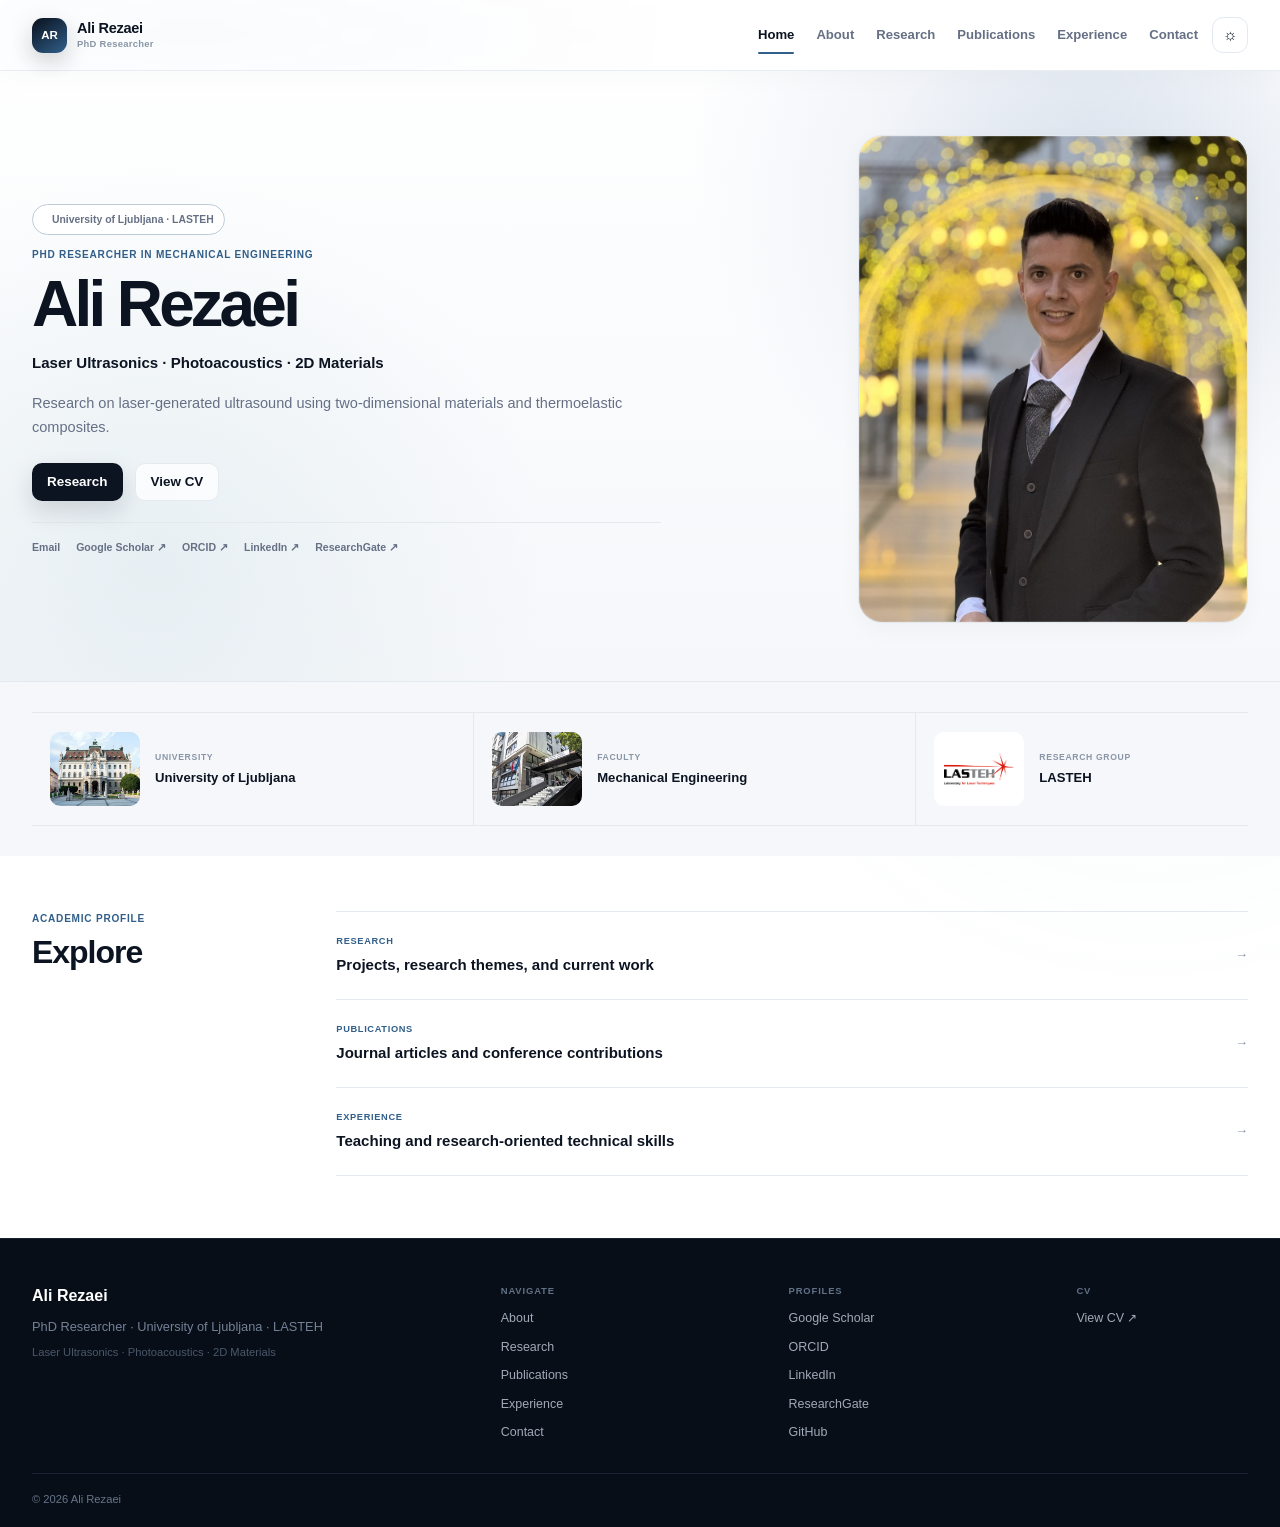
==== commit 7bacb763: "Finalize contact page and site consistency" ====
--- a/index.html
+++ b/index.html
@@ -8,7 +8,7 @@
 <meta content="index, follow" name="robots"/>
 <meta content="#f7f9fc" name="theme-color"/>
 <link href="favicon.svg" rel="icon" type="image/svg+xml"/>
-<link href="style-v57.css" rel="stylesheet"/>
+<link href="style-v58.css" rel="stylesheet"/>
 <meta content="Ali Rezaei — PhD researcher in Mechanical Engineering at the University of Ljubljana working on laser ultrasonics, photoacoustics, 2D materials, and multiphysics modelling." name="description"/>
 <title>Ali Rezaei | PhD Researcher</title>
 <link href="https://alicfc4.github.io/" rel="canonical"/><meta content="Ali Rezaei | PhD Researcher" property="og:title"/><meta content="website" property="og:type"/><meta content="https://alicfc4.github.io/" property="og:url"/><meta content="https://alicfc4.github.io/social-preview.jpg" property="og:image"/><meta content="Ali Rezaei — PhD researcher in Mechanical Engineering at the University of Ljubljana working on laser ultrasonics, photoacoustics, 2D materials, and multiphysics modelling." property="og:description"/><meta content="light dark" name="color-scheme"/><meta content="1200" property="og:image:width"/><meta content="630" property="og:image:height"/><meta content="Ali Rezaei" property="og:site_name"/><meta content="summary_large_image" name="twitter:card"/><meta content="Ali Rezaei | PhD Researcher" name="twitter:title"/><meta content="Ali Rezaei — PhD researcher in Mechanical Engineering at the University of Ljubljana working on laser ultrasonics, photoacoustics, 2D materials, and multiphysics modelling." name="twitter:description"/><meta content="https://alicfc4.github.io/social-preview.jpg" name="twitter:image"/><meta content="v28-clean-locked" name="site-version"/><link href="https://www.fs.uni-lj.si" rel="preconnect"/><link href="https://web.fs.uni-lj.si" rel="preconnect"/><link href="https://ars.els-cdn.com" rel="preconnect"/><meta content="https://alicfc4.github.io/social-preview.jpg" property="og:image:secure_url"/><meta content="image/jpeg" property="og:image:type"/><meta content="Ali Rezaei — PhD Researcher in Mechanical Engineering" property="og:image:alt"/><meta content="Ali Rezaei — PhD Researcher in Mechanical Engineering" name="twitter:image:alt"/><script type="application/ld+json">{"@context": "https://schema.org", "@type": "Person", "name": "Ali Rezaei", "url": "https://alicfc4.github.io/", "image": "https://alicfc4.github.io/profile.jpg", "jobTitle": "PhD Researcher", "email": "mailto:ali.rezaei@fs.uni-lj.si", "affiliation": {"@type": "CollegeOrUniversity", "name": "University of Ljubljana", "department": "Faculty of Mechanical Engineering"}, "memberOf": {"@type": "Organization", "name": "Laboratory for Laser Techniques (LASTEH)", "url": "https://web.fs.uni-lj.si/lasteh/en/"}, "sameAs": ["https://scholar.google.com/citations?user=SSciRw8AAAAJ&hl=en", "https://orcid.org/0009-0006-3180-2702", "https://si.linkedin.com/in/ali-rezaei-phys", "https://www.researchgate.net/profile/Ali-Rezaei-67", "https://github.com/alicfc4"], "knowsAbout": ["Laser ultrasonics", "Photoacoustics", "Two-dimensional materials", "Graphene", "Multiphysics modelling"]}</script><link href="site.webmanifest" rel="manifest"/></head>
@@ -176,5 +176,5 @@
 <button aria-label="Back to top" class="back-to-top" type="button">↑</button>
 <div aria-hidden="true" class="page-transition"></div>
 <button aria-label="Back to top" class="back-to-top" type="button">↑</button>
-<script defer="True" src="script-v57.js"></script></body>
+<script defer="True" src="script-v58.js"></script></body>
 </html>
--- a/style-v58.css
+++ b/style-v58.css
@@ -0,0 +1,10359 @@
+
+*{box-sizing:border-box}
+:root{
+  --bg:#ffffff;--bg-elev:#ffffff;--ink:#0c1422;--muted:#667085;--muted2:#8a96a6;
+  --line:#e4e9ef;--soft:#f5f7fa;--blue:#315f8a;--blue2:#6e94b7;--dark:#0b1220;
+  --nav:rgba(255,255,255,.82);--glass:rgba(255,255,255,.72);--shadow:0 22px 60px rgba(15,23,36,.09);
+  --shadow-sm:0 12px 32px rgba(15,23,36,.06);--radius:22px;--shell:1180px;
+}
+html[data-theme="dark"]{
+  --bg:#0b111b;--bg-elev:#111927;--ink:#eef4fb;--muted:#a8b4c5;--muted2:#7f8da1;
+  --line:#243044;--soft:#0f1724;--blue:#8db4d7;--blue2:#7394b5;--dark:#060b12;
+  --nav:rgba(11,17,27,.78);--glass:rgba(17,25,39,.72);--shadow:0 22px 70px rgba(0,0,0,.24);
+  --shadow-sm:0 12px 36px rgba(0,0,0,.20);
+}
+html{scroll-behavior:smooth;color-scheme:light}
+html[data-theme="dark"]{color-scheme:dark}
+body{
+  margin:0;font-family:Inter,ui-sans-serif,-apple-system,BlinkMacSystemFont,"Segoe UI",sans-serif;
+  color:var(--ink);background:var(--bg);line-height:1.65;overflow-x:hidden;
+  -webkit-font-smoothing:antialiased;text-rendering:optimizeLegibility;
+}
+body::before{
+  content:"";position:fixed;inset:0;pointer-events:none;z-index:-2;
+  background:
+    radial-gradient(circle at 15% 0%,rgba(67,110,160,.08),transparent 30%),
+    radial-gradient(circle at 90% 35%,rgba(84,151,145,.06),transparent 30%);
+}
+a{color:inherit}img{max-width:100%;display:block}
+.shell{width:min(var(--shell),calc(100% - 48px));margin:0 auto}
+.page-noise{pointer-events:none;position:fixed;inset:0;z-index:9999;opacity:.018;background-image:radial-gradient(currentColor .45px,transparent .45px);background-size:6px 6px}
+.skip-link{position:fixed;left:16px;top:-80px;z-index:10000;background:var(--ink);color:var(--bg);padding:10px 14px;border-radius:10px;text-decoration:none;font-weight:800}
+.skip-link:focus{top:14px}
+
+.site-header{
+  position:sticky;top:0;z-index:1000;background:var(--nav);backdrop-filter:blur(20px) saturate(170%);
+  border-bottom:1px solid color-mix(in srgb,var(--line) 82%,transparent);
+}
+.scroll-progress{position:absolute;left:0;right:0;bottom:-1px;height:2px;overflow:hidden}
+.scroll-progress span{display:block;width:0;height:100%;background:linear-gradient(90deg,var(--blue),#78a6cb);box-shadow:0 0 16px color-mix(in srgb,var(--blue) 55%,transparent)}
+.nav-shell{min-height:76px;display:flex;align-items:center;justify-content:space-between;gap:28px}
+.brand{display:flex;align-items:center;gap:11px;text-decoration:none}
+.brand-mark{
+  width:38px;height:38px;border-radius:12px;display:grid;place-items:center;background:linear-gradient(145deg,#09101c,#315f8a);
+  color:#fff;font-size:.78rem;font-weight:900;box-shadow:0 9px 22px rgba(15,23,36,.18);transition:.25s ease;
+}
+.brand:hover .brand-mark{transform:rotate(-4deg) translateY(-1px)}
+.brand-copy{display:flex;flex-direction:column;line-height:1.1}
+.brand-copy strong{font-size:.98rem;letter-spacing:-.02em}
+.brand-copy small{margin-top:4px;color:var(--muted2);font-size:.65rem;font-weight:700;letter-spacing:.03em}
+.nav-actions{display:flex;align-items:center;gap:16px}
+.main-nav{display:flex;align-items:center;gap:24px}
+.main-nav a{
+  position:relative;text-decoration:none;color:var(--muted);font-size:.88rem;font-weight:700;padding:10px 0;transition:.2s ease
+}
+.main-nav a::after{content:"";position:absolute;left:50%;right:50%;bottom:2px;height:2px;background:var(--blue);border-radius:2px;transition:.25s ease}
+.main-nav a:hover,.main-nav a.active{color:var(--ink)}
+.main-nav a:hover::after,.main-nav a.active::after{left:0;right:0}
+.theme-toggle{
+  width:38px;height:38px;border:1px solid var(--line);border-radius:12px;background:var(--glass);color:var(--ink);
+  display:grid;place-items:center;cursor:pointer;transition:.2s ease;position:relative;overflow:hidden
+}
+.theme-toggle:hover{transform:translateY(-2px);box-shadow:var(--shadow-sm)}
+.theme-icon{position:absolute;transition:.25s ease;font-size:1rem}
+.theme-icon.moon{opacity:0;transform:translateY(12px)}
+html[data-theme="dark"] .theme-icon.sun{opacity:0;transform:translateY(-12px)}
+html[data-theme="dark"] .theme-icon.moon{opacity:1;transform:none}
+.menu-toggle{display:none;border:0;background:transparent;padding:8px}
+.menu-toggle span{display:block;width:24px;height:2px;background:var(--ink);margin:5px 0;transition:.22s ease}
+.mobile-nav-backdrop{display:none}
+
+.hero{
+  position:relative;overflow:hidden;background:
+  radial-gradient(circle at 12% 80%,rgba(92,153,174,.10),transparent 32%),
+  radial-gradient(circle at 85% 12%,rgba(68,106,166,.13),transparent 33%),
+  linear-gradient(180deg,color-mix(in srgb,var(--bg) 97%,#e8f1f8),color-mix(in srgb,var(--soft) 96%,#fff));
+  border-bottom:1px solid var(--line)
+}
+.hero-layout{min-height:calc(100vh - 76px);display:grid;grid-template-columns:1.06fr .94fr;gap:76px;align-items:center;padding:68px 0}
+.hero-copy{position:relative;z-index:2}
+.availability-chip{
+  width:max-content;max-width:100%;display:inline-flex;align-items:center;gap:9px;margin-bottom:18px;padding:7px 10px;
+  border:1px solid color-mix(in srgb,var(--blue) 22%,var(--line));border-radius:999px;background:var(--glass);
+  color:var(--muted);font-size:.72rem;font-weight:800;backdrop-filter:blur(12px)
+}
+.pulse-dot{width:8px;height:8px;border-radius:50%;background:#36a46e;box-shadow:0 0 0 0 rgba(54,164,110,.35);animation:pulse 2s infinite}
+@keyframes pulse{70%{box-shadow:0 0 0 8px rgba(54,164,110,0)}100%{box-shadow:0 0 0 0 rgba(54,164,110,0)}}
+.eyebrow{margin:0 0 10px;color:var(--blue);font-size:.71rem;font-weight:900;letter-spacing:.16em;text-transform:uppercase}
+.eyebrow.small{font-size:.64rem}
+.hero h1{margin:0;font-size:clamp(4.4rem,8vw,7.6rem);line-height:.91;letter-spacing:-.068em}
+.hero-title{margin:27px 0 0;font-size:clamp(1.35rem,2.55vw,2.12rem);line-height:1.35;color:color-mix(in srgb,var(--ink) 67%,var(--muted))}
+.hero-lead{max-width:660px;margin:22px 0 0;color:var(--muted);font-size:1.04rem}
+.hero-actions{display:flex;gap:12px;flex-wrap:wrap;margin-top:30px}
+.btn{
+  display:inline-flex;align-items:center;justify-content:center;min-height:49px;padding:0 21px;border-radius:13px;
+  text-decoration:none;font-weight:850;transition:transform .22s ease,box-shadow .22s ease,border-color .22s ease
+}
+.btn:hover{transform:translateY(-3px)}
+.btn-primary{background:var(--ink);color:var(--bg);box-shadow:0 13px 28px rgba(15,23,36,.16)}
+.btn-secondary{background:var(--glass);border:1px solid var(--line);color:var(--ink);backdrop-filter:blur(12px)}
+.btn-secondary:hover{box-shadow:var(--shadow-sm)}
+.compact-links{display:flex;gap:15px;flex-wrap:wrap;margin-top:28px}
+.compact-links a{position:relative;color:var(--muted);text-decoration:none;font-size:.81rem;font-weight:760}
+.compact-links a::after{content:"↗";margin-left:4px;font-size:.7rem;opacity:.6}
+.compact-links a:hover{color:var(--blue)}
+.hero-photo-panel{position:relative;width:min(100%,455px);justify-self:end;transition:transform .16s ease}
+.photo-glow{position:absolute;inset:-38px;border-radius:50%;background:radial-gradient(circle,rgba(70,117,165,.18),transparent 65%);filter:blur(10px)}
+.profile-photo{position:relative;width:100%;aspect-ratio:4/5;object-fit:cover;object-position:center 25%;border-radius:30px;box-shadow:0 30px 75px rgba(15,23,36,.24)}
+.hero-photo-panel::after{content:"";position:absolute;inset:0;border-radius:30px;box-shadow:inset 0 0 0 1px rgba(255,255,255,.25);pointer-events:none}
+.floating-badge{
+  position:absolute;z-index:2;padding:11px 14px;border-radius:14px;background:var(--glass);backdrop-filter:blur(16px);
+  border:1px solid color-mix(in srgb,var(--line) 70%,transparent);box-shadow:var(--shadow-sm)
+}
+.floating-badge span{display:block;color:var(--muted2);font-size:.63rem;text-transform:uppercase;letter-spacing:.08em}
+.floating-badge strong{display:block;font-size:.81rem;margin-top:2px}
+.badge-one{left:-38px;bottom:75px}.badge-two{right:-25px;top:48px}
+.hero-orb{position:absolute;border-radius:50%;filter:blur(1px);opacity:.48}
+.orb-one{width:220px;height:220px;right:-60px;top:18%;background:radial-gradient(circle,#b7cce0,transparent 68%)}
+.orb-two{width:260px;height:260px;left:-80px;bottom:0;background:radial-gradient(circle,#c6e1dc,transparent 70%)}
+.orb-three{width:330px;height:330px;right:-120px;top:-80px;background:radial-gradient(circle,#bfd0e4,transparent 68%)}
+
+.section{padding:88px 0}.compact-section{padding:38px 0}.surface-soft{background:var(--soft)}
+.home-stat-rail{
+  display:grid;grid-template-columns:repeat(3,1fr);border:1px solid var(--line);border-radius:20px;background:var(--bg-elev);
+  overflow:hidden;box-shadow:var(--shadow-sm)
+}
+.home-stat{padding:21px 24px;border-right:1px solid var(--line)}
+.home-stat:last-child{border-right:0}
+.stat-kicker{display:block;color:var(--muted2);font-size:.66rem;font-weight:900;text-transform:uppercase;letter-spacing:.08em;margin-bottom:5px}
+.home-stat strong{display:block;font-size:1rem}
+.home-stat small{display:block;color:var(--muted);font-size:.77rem;margin-top:3px}
+
+.feature-split,.two-col,.signature-grid{display:grid;grid-template-columns:.72fr 1.28fr;gap:70px;align-items:start}
+.section-heading h2,.cta-panel h2,.signature-copy h2{margin:0;font-size:clamp(2.35rem,4.35vw,4rem);line-height:1.05;letter-spacing:-.047em}
+.signature-copy>p:not(.eyebrow){max-width:560px;color:var(--muted)}
+.research-signature{background:var(--bg)}
+.signature-grid{align-items:center}
+.signature-visual{
+  display:grid;grid-template-columns:1fr auto 1fr auto 1fr auto 1fr;align-items:center;gap:10px;
+  padding:26px;border:1px solid var(--line);border-radius:22px;background:
+    radial-gradient(circle at 100% 0%,rgba(53,95,136,.10),transparent 30%),var(--bg-elev);
+  box-shadow:var(--shadow-sm)
+}
+.sig-stage{min-height:115px;border:1px solid var(--line);border-radius:16px;background:var(--soft);display:flex;flex-direction:column;align-items:center;justify-content:center;gap:14px;padding:14px;text-align:center}
+.sig-stage span{font-size:.74rem;color:var(--muted);font-weight:800}
+.sig-arrow{color:var(--muted2);font-weight:900}
+.laser-line{width:48px;height:3px;background:linear-gradient(90deg,transparent,var(--blue));box-shadow:0 0 12px color-mix(in srgb,var(--blue) 50%,transparent)}
+.layer-icon{position:relative;width:42px;height:30px}
+.layer-icon::before,.layer-icon::after{content:"";position:absolute;left:4px;width:34px;height:6px;border-radius:4px;background:var(--blue);transform:skewX(-25deg)}
+.layer-icon::before{top:5px;box-shadow:0 10px 0 color-mix(in srgb,var(--blue) 68%,transparent),0 20px 0 color-mix(in srgb,var(--blue) 38%,transparent)}
+.block-icon{width:40px;height:30px;border-radius:7px;background:radial-gradient(circle at 30% 35%,var(--blue) 0 2px,transparent 3px),radial-gradient(circle at 70% 65%,var(--blue) 0 2px,transparent 3px),color-mix(in srgb,var(--blue) 15%,var(--bg));border:1px solid var(--line)}
+.wave-icon{font-style:normal;color:var(--blue);font-weight:900;letter-spacing:2px}
+
+.featured-paper{display:grid;grid-template-columns:90px 1fr;gap:24px;padding:27px;border:1px solid var(--line);border-radius:20px;background:var(--bg-elev);box-shadow:var(--shadow-sm);transition:.25s ease}
+.featured-paper:hover{transform:translateY(-4px);box-shadow:var(--shadow)}
+.paper-year,.pub-year{color:var(--blue);font-size:1.05rem;font-weight:900}
+.paper-journal,.pub-type{margin:0 0 8px;color:var(--muted2);font-size:.71rem;font-weight:900;text-transform:uppercase;letter-spacing:.08em}
+.featured-paper h3{margin:0;font-size:1.35rem;line-height:1.4}.paper-authors{color:var(--muted)}
+.text-link{display:inline-flex;margin-top:8px;color:var(--blue);text-decoration:none;font-weight:850}
+.text-link:hover{text-decoration:underline}
+
+.cta-panel{
+  display:flex;align-items:center;justify-content:space-between;gap:30px;padding:36px;border-radius:25px;
+  background:linear-gradient(145deg,#08101c,#17314a);color:#fff;box-shadow:0 28px 70px rgba(11,18,32,.20);overflow:hidden;position:relative
+}
+.cta-panel::after{content:"";position:absolute;width:220px;height:220px;border-radius:50%;right:-65px;top:-85px;background:radial-gradient(circle,rgba(130,181,221,.20),transparent 68%)}
+.cta-panel .eyebrow{color:#adc4db}.cta-actions{display:flex;gap:12px;flex-wrap:wrap;position:relative;z-index:2}
+.cta-panel .btn-primary{background:#fff;color:#0b1220}.cta-panel .btn-secondary{color:#fff;border-color:#35455b;background:rgba(255,255,255,.07)}
+
+.page-hero{position:relative;overflow:hidden;padding:94px 0 72px;background:linear-gradient(180deg,color-mix(in srgb,var(--bg) 97%,#e9f1f8),var(--soft));border-bottom:1px solid var(--line)}
+.page-hero::after{content:"";position:absolute;right:-90px;top:-110px;width:320px;height:320px;border-radius:50%;background:radial-gradient(circle,color-mix(in srgb,var(--blue) 12%,transparent),transparent 68%)}
+.narrow-page{max-width:880px}
+.page-hero h1{margin:0;font-size:clamp(3.2rem,6.4vw,5.8rem);line-height:.98;letter-spacing:-.062em}
+.page-intro{max-width:720px;margin:22px 0 0;color:var(--muted);font-size:1.08rem}
+
+.prose-card,.experience-card,.skill-panel,.research-tile,.update-mini,.contact-card,.language-card,.project-panel{
+  border:1px solid var(--line);background:var(--bg-elev);box-shadow:var(--shadow-sm)
+}
+.prose-card{padding:29px;border-radius:21px}.prose-card p{margin:0 0 16px;color:var(--muted);font-size:1.04rem}.prose-card p:last-child{margin-bottom:0}
+
+.timeline{position:relative;margin-top:36px}.timeline::before{content:"";position:absolute;left:210px;top:12px;bottom:12px;width:1px;background:var(--line)}
+.timeline-row{display:grid;grid-template-columns:180px 28px 1fr;gap:18px;padding:27px 0}
+.timeline-date{color:var(--muted);font-size:.85rem;font-weight:750;padding-top:4px}
+.timeline-dot{position:relative}.timeline-dot::before{content:"";position:absolute;left:9px;top:6px;width:10px;height:10px;border-radius:50%;background:var(--blue);box-shadow:0 0 0 6px color-mix(in srgb,var(--blue) 12%,transparent)}
+.timeline-content h3{margin:9px 0 3px;font-size:1.35rem}.timeline-content p{margin:7px 0 0;color:var(--muted)}.institution{font-weight:750;color:color-mix(in srgb,var(--ink) 75%,var(--muted))!important}
+.pill{display:inline-flex;padding:5px 9px;border-radius:999px;background:var(--ink);color:var(--bg);font-size:.68rem;font-weight:900;text-transform:uppercase;letter-spacing:.06em}
+
+.language-cards{display:grid;grid-template-columns:repeat(3,1fr);gap:14px}
+.language-card{min-height:145px;padding:22px;border-radius:18px;display:flex;flex-direction:column;justify-content:center;transition:.25s ease}
+.language-card:hover,.research-tile:hover,.skill-panel:hover,.update-mini:hover,.contact-card:hover,.project-panel:hover{transform:translateY(-5px);box-shadow:var(--shadow)}
+.language-card span{color:var(--muted2);font-size:.72rem;text-transform:uppercase;letter-spacing:.08em}.language-card strong{font-size:1.14rem;margin-top:5px}.language-card small{margin-top:7px;color:var(--muted)}
+
+.research-card-grid{display:grid;grid-template-columns:repeat(3,1fr);gap:18px}
+.research-tile{position:relative;overflow:hidden;border-radius:19px;padding:24px;transition:.25s ease}
+.research-tile::before,.skill-panel::before,.contact-card::before{
+  content:"";position:absolute;inset:-1px;border-radius:inherit;pointer-events:none;opacity:0;
+  background:radial-gradient(380px circle at var(--mx,50%) var(--my,50%),color-mix(in srgb,var(--blue) 12%,transparent),transparent 42%);
+  transition:opacity .2s ease
+}
+.research-tile:hover::before,.skill-panel:hover::before,.contact-card:hover::before{opacity:1}
+.research-tile span{color:var(--muted2);font-size:.72rem;font-weight:900}.research-tile h3{margin:26px 0 8px;font-size:1.18rem}.research-tile p{margin:0;color:var(--muted)}
+
+.project-list{display:grid;gap:18px;margin-top:34px}.project-panel{display:grid;grid-template-columns:175px 1fr;gap:30px;padding:28px;border-radius:20px;transition:.25s ease}
+.project-meta{display:flex;flex-direction:column;align-items:flex-start;gap:8px}.project-meta strong{font-size:.85rem}.project-meta small{color:var(--muted)}
+.status-dot-live{width:9px;height:9px;border-radius:50%;background:#34a36f;box-shadow:0 0 0 5px rgba(52,163,111,.12)}
+.project-content h3{margin:0;font-size:1.35rem;line-height:1.4}.project-content>p:not(.eyebrow){color:var(--muted)}
+.tag-row{display:flex;flex-wrap:wrap;gap:8px;margin-top:16px}.tag-row span{padding:7px 10px;border-radius:999px;border:1px solid var(--line);background:var(--soft);color:var(--muted);font-size:.76rem;font-weight:750}
+
+.flow-map{display:grid;grid-template-columns:1fr auto 1fr auto 1fr auto 1fr;gap:12px;align-items:center;padding:24px;border:1px solid var(--line);border-radius:22px;background:var(--bg-elev);box-shadow:var(--shadow-sm)}
+.flow-node{min-height:135px;padding:18px;border-radius:16px;background:var(--soft);border:1px solid var(--line);display:flex;flex-direction:column;justify-content:center}
+.flow-node span{color:var(--muted2);font-size:.7rem;font-weight:900}.flow-node strong{margin-top:14px}.flow-node small{margin-top:4px;color:var(--muted)}.flow-arrow{color:var(--muted2);font-size:1.25rem;font-weight:900}
+
+.publication-toolbar{display:flex;justify-content:flex-end;margin-bottom:20px}
+.filter-group{display:flex;gap:8px;flex-wrap:wrap}
+.filter-btn{
+  border:1px solid var(--line);background:var(--bg-elev);color:var(--muted);padding:8px 11px;border-radius:999px;
+  font-size:.76rem;font-weight:850;cursor:pointer;transition:.2s ease
+}
+.filter-btn span{opacity:.65;margin-left:4px}.filter-btn:hover,.filter-btn.active{color:var(--ink);border-color:color-mix(in srgb,var(--blue) 35%,var(--line));background:color-mix(in srgb,var(--blue) 7%,var(--bg-elev))}
+.clean-list{border-top:1px solid var(--line)}
+.pub-row{display:grid;grid-template-columns:100px 1fr;gap:30px;padding:34px 0;border-bottom:1px solid var(--line);transition:.25s ease}
+.pub-row.filtered-out{display:none}.pub-content h3{margin:0;max-width:900px;font-size:1.35rem;line-height:1.42}.pub-content p{color:var(--muted);max-width:950px}.pub-venue{font-weight:750;color:color-mix(in srgb,var(--ink) 72%,var(--muted))!important}
+
+.experience-card{border-radius:20px;padding:28px}.experience-head{display:flex;justify-content:space-between;gap:20px}.experience-head span:first-child{color:var(--blue);font-weight:850;font-size:.85rem}.experience-head h3{margin:4px 0 3px;font-size:1.4rem}.experience-head p{margin:0;color:var(--muted)}
+.skills-grid{display:grid;grid-template-columns:repeat(3,1fr);gap:18px}.skill-panel{position:relative;overflow:hidden;border-radius:18px;padding:24px;transition:.25s ease}.skill-panel h3{margin:0 0 18px}
+.updates-row{display:grid;grid-template-columns:repeat(3,1fr);gap:18px}.update-mini{border-radius:18px;padding:24px;transition:.25s ease}.update-mini span{color:var(--blue);font-size:.8rem;font-weight:900}.update-mini h3{margin:18px 0 8px}.update-mini p{margin:0;color:var(--muted)}
+
+.contact-grid{display:grid;grid-template-columns:repeat(2,1fr);gap:16px}
+.contact-card{
+  position:relative;overflow:hidden;display:grid;grid-template-columns:1fr auto;gap:7px;padding:24px;border-radius:18px;
+  text-decoration:none;transition:.25s ease;text-align:left;color:var(--ink);font:inherit;cursor:pointer
+}
+button.contact-card{width:100%}
+.contact-card span{grid-column:1;color:var(--muted2);font-size:.7rem;font-weight:900;text-transform:uppercase;letter-spacing:.08em}.contact-card strong{font-size:1rem;overflow-wrap:anywhere}.contact-card b{grid-column:2;grid-row:1/3;align-self:center;color:var(--muted2)}
+.copy-state{font-size:.78rem}
+.institution-panel{padding:34px;border-radius:23px;background:linear-gradient(145deg,#08101c,#17314a);color:#fff;box-shadow:0 28px 65px rgba(11,18,32,.18)}
+.institution-panel h2{margin:0;font-size:2.35rem}.institution-panel p:last-child{color:#b7c2d0}
+
+.site-footer{background:#080e17;color:#95a1b2;padding:54px 0 20px;border-top:1px solid #172130}
+.footer-grid{display:grid;grid-template-columns:1.45fr .7fr .7fr .7fr;gap:44px;padding-bottom:36px}
+.footer-brand{color:#fff;text-decoration:none;font-weight:850;font-size:1.12rem}.footer-intro p{margin:8px 0 0;color:#738197;font-size:.85rem}.footer-note{display:block;margin-top:9px;color:#59697e;font-size:.76rem}
+.footer-links{display:flex;flex-direction:column;gap:9px}.footer-label{color:#607187;text-transform:uppercase;letter-spacing:.08em;font-size:.65rem;font-weight:900;margin-bottom:2px}
+.footer-links a{color:#a0aab8;text-decoration:none;font-size:.84rem}.footer-links a:hover{color:#fff}
+.footer-bottom{display:flex;justify-content:space-between;gap:20px;border-top:1px solid #192333;padding-top:18px;font-size:.77rem;color:#66758a}
+
+.back-to-top{position:fixed;right:22px;bottom:22px;z-index:900;width:44px;height:44px;border-radius:50%;border:1px solid var(--line);background:var(--glass);color:var(--ink);backdrop-filter:blur(12px);box-shadow:var(--shadow-sm);cursor:pointer;opacity:0;transform:translateY(12px);pointer-events:none;transition:.2s ease}
+.back-to-top.visible{opacity:1;transform:translateY(0);pointer-events:auto}
+.page-transition{position:fixed;inset:0;background:var(--bg);z-index:5000;pointer-events:none;opacity:0;transition:opacity .18s ease}
+body.is-leaving .page-transition{opacity:1}
+
+.reveal{opacity:0;transform:translateY(22px);transition:opacity .7s ease,transform .7s cubic-bezier(.2,.7,.2,1)}
+.reveal.visible{opacity:1;transform:none}.reveal-delay{transition-delay:.12s}
+::selection{background:color-mix(in srgb,var(--blue) 22%,transparent)}
+:focus-visible{outline:3px solid color-mix(in srgb,var(--blue) 35%,transparent);outline-offset:3px}
+
+@media(max-width:1040px){
+  .main-nav{gap:18px}.main-nav a{font-size:.84rem}
+  .hero-layout{grid-template-columns:1fr;min-height:auto}.hero-photo-panel{justify-self:start;width:min(100%,520px)}
+  .badge-one{left:15px}.badge-two{right:15px}
+  .research-card-grid,.skills-grid{grid-template-columns:repeat(2,1fr)}
+  .feature-split,.two-col,.signature-grid{grid-template-columns:1fr;gap:30px}
+  .signature-visual{max-width:760px}
+  .footer-grid{grid-template-columns:1.2fr 1fr 1fr}
+  .footer-grid>div:last-child{grid-column:2/4}
+}
+@media(max-width:820px){
+  .home-stat-rail{grid-template-columns:1fr}.home-stat{border-right:0;border-bottom:1px solid var(--line)}.home-stat:last-child{border-bottom:0}
+  .signature-visual{grid-template-columns:1fr}.sig-arrow{transform:rotate(90deg);justify-self:center}
+  .flow-map{grid-template-columns:1fr}.flow-arrow{transform:rotate(90deg);justify-self:center}
+  .updates-row{grid-template-columns:1fr}
+}
+@media(max-width:760px){
+  .shell{width:min(var(--shell),calc(100% - 30px))}.nav-shell{min-height:68px}.brand-copy small{display:none}
+  .menu-toggle{display:block;cursor:pointer}.nav-actions{gap:7px}
+  .main-nav{
+    display:none;position:fixed;top:78px;left:15px;right:15px;z-index:1100;flex-direction:column;align-items:stretch;gap:0;
+    padding:10px;background:var(--bg-elev);border:1px solid var(--line);border-radius:18px;box-shadow:var(--shadow)
+  }
+  .main-nav.open{display:flex}.main-nav a{padding:12px 13px;font-size:.92rem}.main-nav a::after{display:none}
+  .mobile-nav-backdrop{position:fixed;inset:0;z-index:1050;background:rgba(7,12,20,.32);backdrop-filter:blur(2px)}
+  .mobile-nav-backdrop.visible{display:block}
+  .hero-layout{padding:54px 0 70px;gap:50px}.hero h1{font-size:clamp(3.7rem,17vw,5.2rem)}
+  .floating-badge{position:relative;display:inline-block;margin-top:10px;left:auto!important;right:auto!important;top:auto!important;bottom:auto!important}
+  .hero-photo-panel{display:flex;flex-wrap:wrap;gap:8px}.profile-photo{flex-basis:100%}
+  .research-card-grid,.skills-grid,.contact-grid,.language-cards{grid-template-columns:1fr}
+  .timeline::before{left:9px}.timeline-row{grid-template-columns:28px 1fr;gap:14px}.timeline-date{grid-column:2}.timeline-dot{grid-column:1;grid-row:1/3}.timeline-content{grid-column:2}
+  .project-panel,.pub-row,.featured-paper{grid-template-columns:1fr}.publication-toolbar{justify-content:flex-start}
+  .cta-panel{flex-direction:column;align-items:flex-start}
+  .footer-grid{grid-template-columns:1fr;gap:26px}.footer-grid>div:last-child{grid-column:auto}.footer-bottom{flex-direction:column}
+  .section{padding:72px 0}.page-hero{padding:76px 0 56px}
+}
+@media(prefers-reduced-motion:reduce){
+  html{scroll-behavior:auto}*,*::before,*::after{transition-duration:.01ms!important;animation-duration:.01ms!important}
+  .reveal{opacity:1!important;transform:none!important}.pulse-dot{animation:none}
+}
+
+
+/* =========================================================
+   V17 — Polished academic refinement
+   ========================================================= */
+
+/* Header refinement */
+.site-header{
+  box-shadow:0 6px 28px rgba(15,23,36,.025);
+}
+.nav-shell{
+  min-height:72px;
+}
+.brand-mark{
+  width:36px;
+  height:36px;
+}
+.main-nav{
+  gap:22px;
+}
+
+/* Hero proportions */
+.hero-layout{
+  min-height:min(820px,calc(100vh - 72px));
+  padding:58px 0 62px;
+  gap:68px;
+}
+.hero h1{
+  font-size:clamp(4rem,7.2vw,6.7rem);
+  letter-spacing:-.064em;
+  max-width:720px;
+}
+.hero-title{
+  margin-top:23px;
+  font-size:clamp(1.28rem,2.25vw,1.92rem);
+  max-width:760px;
+}
+.hero-lead{
+  margin-top:19px;
+  max-width:650px;
+  font-size:1rem;
+  line-height:1.72;
+}
+.availability-chip{
+  margin-bottom:16px;
+  padding:7px 11px;
+  background:color-mix(in srgb,var(--bg-elev) 84%,transparent);
+}
+.hero-meta-line{
+  display:flex;
+  align-items:center;
+  flex-wrap:wrap;
+  gap:8px;
+  margin-top:15px;
+  color:var(--muted2);
+  font-size:.73rem;
+  font-weight:700;
+}
+.hero-meta-line i{
+  width:3px;
+  height:3px;
+  border-radius:50%;
+  background:var(--muted2);
+  opacity:.65;
+}
+.hero-actions{
+  margin-top:27px;
+}
+.btn{
+  min-height:47px;
+  padding:0 19px;
+}
+.btn-primary{
+  box-shadow:0 10px 24px rgba(15,23,36,.14);
+}
+
+/* Photo — slightly smaller and more premium */
+.hero-photo-panel{
+  width:min(100%,430px);
+}
+.profile-photo{
+  border-radius:26px;
+  box-shadow:0 26px 65px rgba(15,23,36,.20);
+}
+.hero-photo-panel::after{
+  border-radius:26px;
+}
+.photo-glow{
+  inset:-30px;
+  opacity:.8;
+}
+.floating-badge{
+  padding:10px 13px;
+  border-radius:13px;
+  box-shadow:0 10px 28px rgba(15,23,36,.11);
+}
+.floating-badge span{
+  font-size:.61rem;
+}
+.floating-badge strong{
+  font-size:.79rem;
+}
+.badge-one{
+  left:-34px;
+  bottom:62px;
+}
+.badge-two{
+  right:-22px;
+  top:42px;
+}
+
+/* Academic profile pills */
+.profile-pills{
+  margin-top:24px;
+  gap:8px;
+}
+.profile-pills a{
+  display:inline-flex;
+  align-items:center;
+  gap:7px;
+  padding:7px 10px;
+  border-radius:999px;
+  border:1px solid var(--line);
+  background:color-mix(in srgb,var(--bg-elev) 78%,transparent);
+  color:var(--muted);
+  font-size:.74rem;
+  font-weight:800;
+  transition:.2s ease;
+}
+.profile-pills a::after{
+  display:none;
+}
+.profile-pills a:hover{
+  transform:translateY(-2px);
+  color:var(--ink);
+  border-color:color-mix(in srgb,var(--blue) 30%,var(--line));
+  box-shadow:0 8px 20px rgba(15,23,36,.06);
+}
+.mini-icon{
+  min-width:20px;
+  height:20px;
+  padding:0 4px;
+  display:inline-grid;
+  place-items:center;
+  border-radius:6px;
+  background:color-mix(in srgb,var(--blue) 10%,var(--soft));
+  color:var(--blue);
+  font-size:.58rem;
+  line-height:1;
+  font-weight:950;
+  letter-spacing:-.02em;
+}
+
+/* Lower-home sections feel lighter */
+.compact-section{
+  padding:28px 0 42px;
+}
+.home-stat-rail{
+  box-shadow:0 10px 28px rgba(15,23,36,.045);
+}
+.home-stat{
+  padding:18px 22px;
+}
+.research-signature{
+  padding-top:76px;
+  padding-bottom:76px;
+}
+.signature-visual{
+  box-shadow:0 10px 30px rgba(15,23,36,.045);
+}
+.featured-paper{
+  box-shadow:0 10px 30px rgba(15,23,36,.045);
+}
+
+/* General typography refinement */
+.section-heading h2,
+.cta-panel h2,
+.signature-copy h2{
+  letter-spacing:-.043em;
+}
+.page-hero h1{
+  letter-spacing:-.057em;
+}
+
+/* Cleaner surfaces */
+.prose-card,
+.experience-card,
+.skill-panel,
+.research-tile,
+.update-mini,
+.contact-card,
+.language-card,
+.project-panel{
+  box-shadow:0 8px 26px rgba(15,23,36,.04);
+}
+
+/* Smooth page fade-in */
+body{
+  animation:pageIn .32s ease both;
+}
+@keyframes pageIn{
+  from{opacity:.01;transform:translateY(4px)}
+  to{opacity:1;transform:none}
+}
+
+/* Better dark mode image treatment */
+html[data-theme="dark"] .profile-photo{
+  box-shadow:0 28px 72px rgba(0,0,0,.40);
+}
+html[data-theme="dark"] .profile-pills a{
+  background:rgba(17,25,39,.65);
+}
+
+/* Wide desktop tuning */
+@media(min-width:1450px){
+  .hero-layout{
+    max-width:1180px;
+  }
+}
+
+/* Tablet */
+@media(max-width:1040px){
+  .hero-layout{
+    padding-top:48px;
+  }
+  .hero-photo-panel{
+    width:min(100%,470px);
+  }
+}
+
+/* Mobile */
+@media(max-width:760px){
+  .hero-layout{
+    padding:46px 0 64px;
+  }
+  .hero h1{
+    font-size:clamp(3.45rem,16vw,4.9rem);
+  }
+  .hero-title{
+    font-size:1.18rem;
+  }
+  .hero-meta-line{
+    gap:6px;
+  }
+  .profile-pills{
+    gap:7px;
+  }
+  .profile-pills a{
+    padding:7px 9px;
+  }
+}
+
+.site-header.scrolled .nav-shell{min-height:64px}
+.site-header.scrolled .brand-mark{width:34px;height:34px}
+.site-header .nav-shell,.site-header .brand-mark{transition:.22s ease}
+
+
+/* =========================================================
+   V18 — Executive Academic Refinement
+   Restrained typography, calmer hierarchy, premium spacing
+   ========================================================= */
+
+/* Global density and rhythm */
+:root{
+  --shell:1140px;
+}
+body{
+  font-size:15.5px;
+}
+.section{
+  padding:76px 0;
+}
+.page-hero{
+  padding:72px 0 58px;
+}
+
+/* Navigation — more understated */
+.nav-shell{
+  min-height:68px;
+}
+.site-header.scrolled .nav-shell{
+  min-height:60px;
+}
+.brand-mark{
+  width:34px;
+  height:34px;
+  border-radius:11px;
+}
+.brand-copy strong{
+  font-size:.93rem;
+}
+.brand-copy small{
+  font-size:.61rem;
+}
+.main-nav{
+  gap:20px;
+}
+.main-nav a{
+  font-size:.84rem;
+  font-weight:680;
+}
+
+/* HOME — reduce visual dominance */
+.hero-layout{
+  min-height:auto;
+  padding:66px 0 74px;
+  grid-template-columns:1.02fr .98fr;
+  gap:64px;
+}
+.hero h1{
+  font-size:clamp(3.4rem,5.9vw,5.55rem);
+  line-height:.95;
+  letter-spacing:-.058em;
+  max-width:650px;
+}
+.hero-title{
+  margin-top:20px;
+  font-size:clamp(1.18rem,1.9vw,1.65rem);
+  line-height:1.42;
+  max-width:650px;
+}
+.hero-lead{
+  margin-top:18px;
+  max-width:620px;
+  font-size:.98rem;
+  line-height:1.78;
+}
+.eyebrow{
+  font-size:.67rem;
+  letter-spacing:.145em;
+}
+.availability-chip{
+  margin-bottom:14px;
+  font-size:.68rem;
+}
+.hero-meta-line{
+  margin-top:13px;
+  font-size:.70rem;
+}
+.hero-actions{
+  margin-top:24px;
+}
+.btn{
+  min-height:44px;
+  padding:0 17px;
+  border-radius:11px;
+  font-size:.88rem;
+}
+
+/* Home profile pills even more subtle */
+.profile-pills{
+  margin-top:20px;
+}
+.profile-pills a{
+  padding:6px 9px;
+  font-size:.69rem;
+}
+.mini-icon{
+  min-width:19px;
+  height:19px;
+  border-radius:5px;
+  font-size:.54rem;
+}
+
+/* Photo balance */
+.hero-photo-panel{
+  width:min(100%,405px);
+}
+.profile-photo{
+  border-radius:24px;
+}
+.hero-photo-panel::after{
+  border-radius:24px;
+}
+.floating-badge{
+  padding:9px 12px;
+}
+.floating-badge span{
+  font-size:.57rem;
+}
+.floating-badge strong{
+  font-size:.74rem;
+}
+.badge-one{
+  left:-30px;
+  bottom:56px;
+}
+.badge-two{
+  right:-18px;
+  top:38px;
+}
+
+/* Home secondary sections */
+.compact-section{
+  padding:22px 0 34px;
+}
+.home-stat{
+  padding:16px 20px;
+}
+.stat-kicker{
+  font-size:.62rem;
+}
+.home-stat strong{
+  font-size:.94rem;
+}
+.home-stat small{
+  font-size:.73rem;
+}
+.research-signature{
+  padding:66px 0;
+}
+.signature-copy h2,
+.section-heading h2,
+.cta-panel h2{
+  font-size:clamp(1.9rem,3.2vw,3.15rem);
+  line-height:1.1;
+  letter-spacing:-.038em;
+}
+.signature-copy>p:not(.eyebrow){
+  font-size:.96rem;
+}
+.signature-visual{
+  padding:22px;
+}
+.sig-stage{
+  min-height:100px;
+}
+.featured-paper{
+  padding:24px;
+}
+.featured-paper h3{
+  font-size:1.18rem;
+}
+.cta-panel{
+  padding:30px 32px;
+  border-radius:21px;
+}
+
+/* INNER PAGES — much more restrained */
+.page-hero h1{
+  font-size:clamp(2.7rem,4.5vw,4.35rem);
+  line-height:1.0;
+  letter-spacing:-.052em;
+  max-width:760px;
+}
+.page-intro{
+  margin-top:18px;
+  max-width:700px;
+  font-size:1rem;
+  line-height:1.72;
+}
+
+/* About / research / experience headings */
+.section-heading h2{
+  max-width:560px;
+}
+.prose-card{
+  padding:26px;
+}
+.prose-card p{
+  font-size:1rem;
+}
+
+/* Cards — calmer and less "template-ish" */
+.research-card-grid{
+  gap:15px;
+}
+.research-tile,
+.skill-panel,
+.update-mini,
+.language-card,
+.contact-card{
+  padding:21px;
+  border-radius:16px;
+}
+.research-tile h3{
+  margin-top:22px;
+  font-size:1.05rem;
+  line-height:1.42;
+}
+.research-tile p{
+  font-size:.91rem;
+}
+.skill-panel h3{
+  font-size:1rem;
+}
+.update-mini h3{
+  font-size:1rem;
+}
+.contact-card strong{
+  font-size:.94rem;
+}
+.language-card strong{
+  font-size:1.05rem;
+}
+
+/* Project cards */
+.project-panel{
+  padding:24px;
+  grid-template-columns:155px 1fr;
+}
+.project-content h3{
+  font-size:1.18rem;
+  line-height:1.45;
+}
+.project-content>p:not(.eyebrow){
+  font-size:.93rem;
+}
+
+/* Research flow */
+.flow-map{
+  padding:20px;
+}
+.flow-node{
+  min-height:116px;
+  padding:15px;
+}
+
+/* Publications */
+.pub-row{
+  grid-template-columns:88px 1fr;
+  padding:28px 0;
+}
+.pub-content h3{
+  font-size:1.16rem;
+  line-height:1.48;
+}
+.pub-content p{
+  font-size:.91rem;
+}
+.pub-year{
+  font-size:.94rem;
+}
+.filter-btn{
+  font-size:.71rem;
+  padding:7px 10px;
+}
+
+/* Experience */
+.experience-card{
+  padding:24px;
+}
+.experience-head h3{
+  font-size:1.22rem;
+}
+.skills-grid,
+.updates-row{
+  gap:15px;
+}
+
+/* Contact */
+.contact-grid{
+  gap:14px;
+}
+.institution-panel{
+  padding:28px 30px;
+}
+.institution-panel h2{
+  font-size:1.95rem;
+}
+
+/* Footer */
+.site-footer{
+  padding:46px 0 18px;
+}
+.footer-grid{
+  gap:38px;
+}
+.footer-brand{
+  font-size:1.04rem;
+}
+
+/* Reduce overly strong hover movement */
+.language-card:hover,
+.research-tile:hover,
+.skill-panel:hover,
+.update-mini:hover,
+.contact-card:hover,
+.project-panel:hover,
+.featured-paper:hover{
+  transform:translateY(-3px);
+}
+
+/* More elegant page hero composition */
+.page-hero .narrow-page{
+  max-width:820px;
+}
+
+/* Better reading width */
+.pub-content,
+.project-content,
+.prose-card{
+  max-width:900px;
+}
+
+/* Desktop polish */
+@media(min-width:1200px){
+  .hero-copy{
+    padding-right:8px;
+  }
+}
+
+/* Tablet */
+@media(max-width:1040px){
+  .hero-layout{
+    padding:52px 0 64px;
+  }
+  .hero-photo-panel{
+    width:min(100%,440px);
+  }
+}
+
+/* Mobile */
+@media(max-width:760px){
+  .page-hero h1{
+    font-size:clamp(2.45rem,11vw,3.45rem);
+  }
+  .hero h1{
+    font-size:clamp(3.05rem,15vw,4.45rem);
+  }
+  .hero-title{
+    font-size:1.08rem;
+  }
+  .hero-layout{
+    padding:44px 0 58px;
+  }
+  .section{
+    padding:62px 0;
+  }
+}
+
+
+/* =========================================================
+   V19 — Compact Academic Scale
+   Smaller typography, tighter hero, calmer first impression
+   ========================================================= */
+
+/* Overall vertical rhythm */
+.section{
+  padding:64px 0;
+}
+.page-hero{
+  padding:58px 0 46px;
+}
+
+/* Header slightly more compact */
+.nav-shell{
+  min-height:64px;
+}
+.site-header.scrolled .nav-shell{
+  min-height:58px;
+}
+.brand-mark{
+  width:32px;
+  height:32px;
+}
+.brand-copy strong{
+  font-size:.90rem;
+}
+.brand-copy small{
+  font-size:.58rem;
+}
+.main-nav a{
+  font-size:.81rem;
+}
+
+/* HOME */
+.hero-layout{
+  padding:48px 0 56px;
+  min-height:auto;
+  gap:58px;
+}
+.hero h1{
+  font-size:clamp(3rem,4.8vw,4.55rem);
+  line-height:.97;
+  letter-spacing:-.055em;
+  max-width:590px;
+}
+.hero-title{
+  margin-top:17px;
+  font-size:clamp(1.05rem,1.6vw,1.38rem);
+  line-height:1.45;
+  max-width:610px;
+}
+.hero-lead{
+  margin-top:15px;
+  max-width:590px;
+  font-size:.93rem;
+  line-height:1.74;
+}
+.eyebrow{
+  font-size:.63rem;
+}
+.availability-chip{
+  margin-bottom:12px;
+  font-size:.65rem;
+  padding:6px 10px;
+}
+.hero-meta-line{
+  font-size:.66rem;
+  margin-top:11px;
+}
+.hero-actions{
+  margin-top:21px;
+}
+.btn{
+  min-height:42px;
+  padding:0 15px;
+  font-size:.84rem;
+  border-radius:10px;
+}
+.profile-pills{
+  margin-top:17px;
+}
+.profile-pills a{
+  padding:5px 8px;
+  font-size:.65rem;
+}
+.mini-icon{
+  min-width:18px;
+  height:18px;
+  font-size:.50rem;
+}
+
+/* Smaller portrait */
+.hero-photo-panel{
+  width:min(100%,365px);
+}
+.profile-photo{
+  border-radius:22px;
+}
+.hero-photo-panel::after{
+  border-radius:22px;
+}
+.floating-badge{
+  padding:8px 10px;
+  border-radius:11px;
+}
+.floating-badge span{
+  font-size:.53rem;
+}
+.floating-badge strong{
+  font-size:.68rem;
+}
+.badge-one{
+  left:-24px;
+  bottom:46px;
+}
+.badge-two{
+  right:-15px;
+  top:30px;
+}
+
+/* Home cards and lower content */
+.compact-section{
+  padding:18px 0 28px;
+}
+.home-stat{
+  padding:14px 18px;
+}
+.home-stat strong{
+  font-size:.89rem;
+}
+.home-stat small{
+  font-size:.69rem;
+}
+.research-signature{
+  padding:54px 0;
+}
+.signature-copy h2,
+.section-heading h2,
+.cta-panel h2{
+  font-size:clamp(1.65rem,2.6vw,2.55rem);
+}
+.signature-copy>p:not(.eyebrow){
+  font-size:.91rem;
+}
+.signature-visual{
+  padding:18px;
+}
+.sig-stage{
+  min-height:88px;
+}
+.featured-paper h3{
+  font-size:1.06rem;
+}
+.cta-panel{
+  padding:26px 28px;
+}
+
+/* INNER PAGE HERO */
+.page-hero h1{
+  font-size:clamp(2.2rem,3.5vw,3.25rem);
+  line-height:1.03;
+  letter-spacing:-.048em;
+  max-width:690px;
+}
+.page-intro{
+  margin-top:15px;
+  max-width:650px;
+  font-size:.94rem;
+  line-height:1.7;
+}
+
+/* Section headings */
+.section-heading h2{
+  font-size:clamp(1.6rem,2.5vw,2.4rem);
+}
+.prose-card p{
+  font-size:.94rem;
+}
+
+/* About timeline */
+.timeline-row{
+  padding:22px 0;
+}
+.timeline-content h3{
+  font-size:1.17rem;
+}
+.timeline-content p{
+  font-size:.90rem;
+}
+
+/* Research cards */
+.research-tile{
+  padding:18px;
+}
+.research-tile h3{
+  margin-top:18px;
+  font-size:.98rem;
+}
+.research-tile p{
+  font-size:.86rem;
+}
+.research-tile span{
+  font-size:.64rem;
+}
+.project-panel{
+  padding:20px;
+  grid-template-columns:140px 1fr;
+}
+.project-content h3{
+  font-size:1.08rem;
+}
+.project-content>p:not(.eyebrow){
+  font-size:.88rem;
+}
+.tag-row span{
+  font-size:.70rem;
+  padding:6px 9px;
+}
+.flow-node{
+  min-height:104px;
+}
+
+/* Publications */
+.pub-row{
+  padding:24px 0;
+  grid-template-columns:78px 1fr;
+}
+.pub-content h3{
+  font-size:1.04rem;
+}
+.pub-content p{
+  font-size:.87rem;
+}
+.pub-year{
+  font-size:.88rem;
+}
+.pub-type{
+  font-size:.64rem;
+}
+
+/* Experience */
+.experience-card{
+  padding:20px;
+}
+.experience-head h3{
+  font-size:1.10rem;
+}
+.skill-panel,
+.update-mini{
+  padding:18px;
+}
+.skill-panel h3,
+.update-mini h3{
+  font-size:.94rem;
+}
+
+/* Contact page */
+.contact-card{
+  padding:18px;
+}
+.contact-card span{
+  font-size:.64rem;
+}
+.contact-card strong{
+  font-size:.90rem;
+}
+.institution-panel{
+  padding:24px 26px;
+}
+.institution-panel h2{
+  font-size:1.65rem;
+}
+
+/* Footer */
+.site-footer{
+  padding:40px 0 16px;
+}
+.footer-grid{
+  gap:32px;
+}
+.footer-brand{
+  font-size:.98rem;
+}
+
+/* Mobile */
+@media(max-width:760px){
+  .hero h1{
+    font-size:clamp(2.85rem,13vw,3.8rem);
+  }
+  .hero-title{
+    font-size:1rem;
+  }
+  .page-hero h1{
+    font-size:clamp(2.15rem,9.5vw,2.9rem);
+  }
+  .hero-layout{
+    padding:38px 0 50px;
+  }
+  .section{
+    padding:54px 0;
+  }
+}
+
+
+/* =========================================================
+   V20 — Clean Home
+   Remove duplication; concise academic landing page
+   ========================================================= */
+
+.home-explore-section{
+  padding:54px 0 66px;
+  background:var(--bg);
+}
+
+.home-explore-head{
+  display:grid;
+  grid-template-columns:.72fr 1.28fr;
+  gap:56px;
+  align-items:end;
+  margin-bottom:22px;
+}
+
+.home-explore-head h2{
+  margin:0;
+  font-size:clamp(1.5rem,2.3vw,2.15rem);
+  line-height:1.1;
+  letter-spacing:-.035em;
+}
+
+.home-explore-head>p{
+  margin:0;
+  max-width:620px;
+  color:var(--muted);
+  font-size:.88rem;
+  line-height:1.7;
+}
+
+.home-explore-grid{
+  display:grid;
+  grid-template-columns:repeat(3,1fr);
+  gap:14px;
+}
+
+.home-explore-card{
+  position:relative;
+  display:grid;
+  grid-template-columns:36px 1fr auto;
+  gap:14px;
+  align-items:start;
+  min-height:150px;
+  padding:20px;
+  border:1px solid var(--line);
+  border-radius:16px;
+  background:var(--bg-elev);
+  text-decoration:none;
+  box-shadow:0 8px 24px rgba(15,23,36,.035);
+  transition:transform .22s ease,border-color .22s ease,box-shadow .22s ease;
+  overflow:hidden;
+}
+
+.home-explore-card::before{
+  content:"";
+  position:absolute;
+  inset:0;
+  opacity:0;
+  background:radial-gradient(circle at 100% 0%,color-mix(in srgb,var(--blue) 10%,transparent),transparent 40%);
+  transition:opacity .22s ease;
+}
+
+.home-explore-card:hover{
+  transform:translateY(-3px);
+  border-color:color-mix(in srgb,var(--blue) 28%,var(--line));
+  box-shadow:0 13px 30px rgba(15,23,36,.06);
+}
+
+.home-explore-card:hover::before{
+  opacity:1;
+}
+
+.explore-number{
+  position:relative;
+  z-index:1;
+  color:var(--muted2);
+  font-size:.63rem;
+  font-weight:900;
+  letter-spacing:.05em;
+  padding-top:3px;
+}
+
+.home-explore-card>div{
+  position:relative;
+  z-index:1;
+}
+
+.home-explore-card h3{
+  margin:0;
+  font-size:1rem;
+  letter-spacing:-.015em;
+}
+
+.home-explore-card p{
+  margin:8px 0 0;
+  color:var(--muted);
+  font-size:.82rem;
+  line-height:1.6;
+}
+
+.home-explore-card b{
+  position:relative;
+  z-index:1;
+  color:var(--muted2);
+  font-size:.86rem;
+  font-weight:800;
+}
+
+/* Home is intentionally shorter now */
+.hero + .compact-section{
+  border-bottom:1px solid var(--line);
+}
+
+/* Keep footer closer to content */
+.home-explore-section + .site-footer{
+  margin-top:0;
+}
+
+@media(max-width:900px){
+  .home-explore-head{
+    grid-template-columns:1fr;
+    gap:12px;
+  }
+  .home-explore-grid{
+    grid-template-columns:1fr;
+  }
+  .home-explore-card{
+    min-height:auto;
+  }
+}
+
+@media(max-width:760px){
+  .home-explore-section{
+    padding:44px 0 54px;
+  }
+}
+
+
+/* =========================================================
+   V21 — Research page redesign
+   ========================================================= */
+
+.research-page-hero{
+  padding:58px 0 50px;
+}
+
+.research-hero-grid{
+  display:grid;
+  grid-template-columns:.9fr 1.1fr;
+  gap:54px;
+  align-items:end;
+}
+
+.research-page-hero h1{
+  font-size:clamp(2.35rem,3.3vw,3rem);
+}
+
+.research-hero-card{
+  padding:22px 24px;
+  border:1px solid var(--line);
+  border-radius:17px;
+  background:var(--bg-elev);
+  box-shadow:0 8px 26px rgba(15,23,36,.04);
+}
+
+.rh-label{
+  display:block;
+  color:var(--blue);
+  font-size:.63rem;
+  font-weight:900;
+  letter-spacing:.10em;
+  text-transform:uppercase;
+  margin-bottom:8px;
+}
+
+.research-hero-card h2{
+  margin:0;
+  font-size:1.1rem;
+  line-height:1.45;
+  letter-spacing:-.015em;
+}
+
+.rh-meta{
+  display:flex;
+  flex-wrap:wrap;
+  gap:8px 16px;
+  margin-top:13px;
+  color:var(--muted);
+  font-size:.73rem;
+  font-weight:700;
+}
+
+.compact-heading{
+  margin-bottom:22px;
+}
+
+.theme-grid{
+  display:grid;
+  grid-template-columns:repeat(2,1fr);
+  gap:14px;
+}
+
+.theme-card{
+  min-height:175px;
+  padding:20px;
+  border:1px solid var(--line);
+  border-radius:16px;
+  background:var(--bg-elev);
+  box-shadow:0 7px 22px rgba(15,23,36,.035);
+  transition:.22s ease;
+}
+
+.theme-card:hover{
+  transform:translateY(-3px);
+  box-shadow:0 13px 28px rgba(15,23,36,.06);
+}
+
+.theme-index{
+  color:var(--muted2);
+  font-size:.61rem;
+  font-weight:900;
+}
+
+.theme-card h3{
+  margin:20px 0 8px;
+  font-size:1rem;
+  line-height:1.4;
+}
+
+.theme-card p{
+  margin:0;
+  color:var(--muted);
+  font-size:.86rem;
+  line-height:1.65;
+}
+
+.project-feature-grid{
+  display:grid;
+  grid-template-columns:.9fr 1.1fr;
+  gap:52px;
+  align-items:center;
+}
+
+.section-copy{
+  margin:14px 0 0;
+  max-width:560px;
+  color:var(--muted);
+  font-size:.90rem;
+  line-height:1.72;
+}
+
+.project-keywords{
+  display:flex;
+  flex-wrap:wrap;
+  gap:7px;
+  margin-top:18px;
+}
+
+.project-keywords span{
+  padding:6px 9px;
+  border:1px solid var(--line);
+  border-radius:999px;
+  background:var(--bg-elev);
+  color:var(--muted);
+  font-size:.68rem;
+  font-weight:750;
+}
+
+.research-process{
+  display:grid;
+  gap:12px;
+  padding:20px;
+  border:1px solid var(--line);
+  border-radius:18px;
+  background:var(--bg-elev);
+  box-shadow:0 8px 26px rgba(15,23,36,.04);
+}
+
+.process-row{
+  display:grid;
+  grid-template-columns:1fr auto 1fr;
+  gap:10px;
+  align-items:center;
+}
+
+.process-step{
+  min-height:104px;
+  padding:16px;
+  border:1px solid var(--line);
+  border-radius:14px;
+  background:var(--soft);
+  display:flex;
+  flex-direction:column;
+  justify-content:center;
+}
+
+.process-step span{
+  color:var(--muted2);
+  font-size:.58rem;
+  font-weight:900;
+}
+
+.process-step strong{
+  margin-top:12px;
+  font-size:.91rem;
+}
+
+.process-step small{
+  margin-top:3px;
+  color:var(--muted);
+  font-size:.68rem;
+}
+
+.process-arrow{
+  color:var(--muted2);
+  font-size:1rem;
+  font-weight:900;
+}
+
+.methods-layout{
+  display:grid;
+  grid-template-columns:.55fr 1.45fr;
+  gap:48px;
+}
+
+.methods-grid{
+  display:grid;
+  grid-template-columns:repeat(3,1fr);
+  gap:14px;
+}
+
+.method-card{
+  padding:19px;
+  border:1px solid var(--line);
+  border-radius:16px;
+  background:var(--bg-elev);
+  box-shadow:0 7px 22px rgba(15,23,36,.035);
+}
+
+.method-card>span{
+  display:block;
+  color:var(--blue);
+  font-size:.61rem;
+  font-weight:900;
+  text-transform:uppercase;
+  letter-spacing:.09em;
+}
+
+.method-card h3{
+  margin:17px 0 7px;
+  font-size:.95rem;
+}
+
+.method-card p{
+  margin:0;
+  color:var(--muted);
+  font-size:.82rem;
+  line-height:1.62;
+}
+
+.research-output-grid{
+  display:grid;
+  grid-template-columns:.55fr 1.45fr;
+  gap:48px;
+}
+
+.output-list{
+  display:grid;
+  gap:10px;
+}
+
+.output-item{
+  display:grid;
+  grid-template-columns:1fr auto;
+  gap:5px 16px;
+  padding:17px 18px;
+  border:1px solid var(--line);
+  border-radius:14px;
+  background:var(--bg-elev);
+  text-decoration:none;
+  transition:.2s ease;
+}
+
+.output-item:hover{
+  transform:translateY(-2px);
+  border-color:color-mix(in srgb,var(--blue) 28%,var(--line));
+}
+
+.output-item span{
+  grid-column:1;
+  color:var(--muted2);
+  font-size:.61rem;
+  font-weight:900;
+  text-transform:uppercase;
+  letter-spacing:.06em;
+}
+
+.output-item strong{
+  grid-column:1;
+  font-size:.88rem;
+  line-height:1.45;
+}
+
+.output-item b{
+  grid-column:2;
+  grid-row:1/3;
+  align-self:center;
+  color:var(--muted2);
+  font-size:.84rem;
+}
+
+@media(max-width:900px){
+  .research-hero-grid,
+  .project-feature-grid,
+  .methods-layout,
+  .research-output-grid{
+    grid-template-columns:1fr;
+    gap:26px;
+  }
+
+  .methods-grid{
+    grid-template-columns:1fr;
+  }
+}
+
+@media(max-width:700px){
+  .theme-grid{
+    grid-template-columns:1fr;
+  }
+
+  .process-row{
+    grid-template-columns:1fr;
+  }
+
+  .process-arrow{
+    transform:rotate(90deg);
+    justify-self:center;
+  }
+}
+
+
+/* =========================================================
+   V22 — Research editorial refinement
+   ========================================================= */
+
+.research-page-hero{
+  padding:50px 0 42px;
+}
+
+.research-hero-grid{
+  grid-template-columns:1fr .92fr;
+  gap:46px;
+  align-items:center;
+}
+
+.research-page-hero h1{
+  font-size:clamp(2.15rem,3vw,2.75rem);
+}
+
+.research-page-hero .page-intro{
+  max-width:610px;
+  font-size:.91rem;
+  line-height:1.72;
+}
+
+.research-hero-card{
+  position:relative;
+  padding:19px 20px 18px 23px;
+  border-radius:15px;
+  box-shadow:0 7px 22px rgba(15,23,36,.035);
+  overflow:hidden;
+}
+
+.focus-accent{
+  position:absolute;
+  left:0;
+  top:0;
+  bottom:0;
+  width:3px;
+  background:linear-gradient(180deg,var(--blue),color-mix(in srgb,var(--blue) 40%,transparent));
+}
+
+.rh-label{
+  font-size:.59rem;
+  margin-bottom:7px;
+}
+
+.research-hero-card h2{
+  font-size:1rem;
+  line-height:1.43;
+}
+
+.rh-meta{
+  margin-top:11px;
+  font-size:.69rem;
+}
+
+/* Internal research navigation */
+.research-subnav{
+  position:relative;
+  z-index:5;
+  border-bottom:1px solid var(--line);
+  background:color-mix(in srgb,var(--bg-elev) 92%,transparent);
+}
+
+.research-subnav-inner{
+  min-height:44px;
+  display:flex;
+  align-items:center;
+  gap:18px;
+  overflow-x:auto;
+  scrollbar-width:none;
+}
+
+.research-subnav-inner::-webkit-scrollbar{
+  display:none;
+}
+
+.research-subnav-inner>span{
+  color:var(--muted2);
+  font-size:.60rem;
+  font-weight:900;
+  text-transform:uppercase;
+  letter-spacing:.08em;
+  white-space:nowrap;
+}
+
+.research-subnav a{
+  position:relative;
+  color:var(--muted);
+  text-decoration:none;
+  font-size:.70rem;
+  font-weight:760;
+  white-space:nowrap;
+  transition:.2s ease;
+}
+
+.research-subnav a:hover{
+  color:var(--ink);
+}
+
+/* Themes */
+.research-themes-section{
+  padding-top:52px;
+}
+
+.compact-heading{
+  margin-bottom:18px;
+}
+
+.compact-heading h2{
+  font-size:clamp(1.45rem,2.2vw,2.05rem);
+}
+
+.theme-grid{
+  gap:12px;
+}
+
+.theme-card{
+  min-height:142px;
+  padding:17px 18px;
+  border-radius:15px;
+  box-shadow:0 6px 20px rgba(15,23,36,.03);
+}
+
+.theme-card:hover{
+  transform:translateY(-2px);
+  box-shadow:0 10px 24px rgba(15,23,36,.05);
+}
+
+.theme-index{
+  display:inline-block;
+  margin-right:8px;
+  font-size:.57rem;
+}
+
+.theme-descriptor{
+  color:var(--blue);
+  font-size:.56rem;
+  font-weight:850;
+  text-transform:uppercase;
+  letter-spacing:.07em;
+}
+
+.theme-card h3{
+  margin:16px 0 7px;
+  font-size:.94rem;
+}
+
+.theme-card p{
+  font-size:.81rem;
+  line-height:1.58;
+  max-width:520px;
+}
+
+/* Current project section */
+.current-project-section{
+  padding-top:58px;
+  padding-bottom:58px;
+}
+
+.project-feature-grid{
+  gap:44px;
+}
+
+.project-feature-grid .section-heading h2{
+  font-size:clamp(1.55rem,2.4vw,2.2rem);
+}
+
+.section-copy{
+  font-size:.86rem;
+}
+
+.project-keywords{
+  margin-top:15px;
+}
+
+/* Process diagram gets a little lighter */
+.research-process{
+  padding:17px;
+  border-radius:16px;
+  box-shadow:0 6px 22px rgba(15,23,36,.035);
+}
+
+.process-step{
+  min-height:94px;
+  padding:14px;
+}
+
+.process-step strong{
+  font-size:.86rem;
+}
+
+.process-step small{
+  font-size:.64rem;
+}
+
+/* Methods */
+.methods-layout{
+  gap:42px;
+}
+
+.methods-layout .section-heading h2{
+  font-size:clamp(1.45rem,2.2vw,2rem);
+}
+
+.methods-grid{
+  gap:12px;
+}
+
+.method-card{
+  padding:17px;
+}
+
+.method-card h3{
+  font-size:.90rem;
+}
+
+.method-card p{
+  font-size:.78rem;
+}
+
+/* Outputs */
+.research-output-grid{
+  gap:42px;
+}
+
+.research-output-grid .section-heading h2{
+  font-size:clamp(1.45rem,2.2vw,2rem);
+}
+
+.output-item{
+  padding:15px 16px;
+}
+
+.output-item strong{
+  font-size:.83rem;
+}
+
+.output-item span{
+  font-size:.57rem;
+}
+
+/* Offset anchors below sticky header */
+#themes,
+#current-project,
+#methods,
+#outputs{
+  scroll-margin-top:90px;
+}
+
+@media(max-width:900px){
+  .research-hero-grid{
+    grid-template-columns:1fr;
+    gap:22px;
+  }
+  .research-subnav-inner{
+    gap:14px;
+  }
+}
+
+@media(max-width:700px){
+  .research-page-hero{
+    padding:42px 0 34px;
+  }
+  .theme-card{
+    min-height:auto;
+  }
+}
+
+.research-subnav a.subnav-active{
+  color:var(--ink);
+}
+.research-subnav a.subnav-active::after{
+  content:"";
+  position:absolute;
+  left:0;
+  right:0;
+  bottom:-12px;
+  height:2px;
+  border-radius:2px;
+  background:var(--blue);
+}
+
+
+/* =========================================================
+   V23 — Publications editorial redesign
+   ========================================================= */
+
+.publications-page-hero{
+  padding:50px 0 42px;
+}
+
+.publications-hero-grid{
+  display:grid;
+  grid-template-columns:1fr .9fr;
+  gap:50px;
+  align-items:end;
+}
+
+.publications-page-hero h1{
+  font-size:clamp(2.15rem,3vw,2.75rem);
+}
+
+.publications-page-hero .page-intro{
+  max-width:600px;
+  font-size:.91rem;
+}
+
+.publication-summary{
+  display:grid;
+  grid-template-columns:repeat(3,1fr);
+  border:1px solid var(--line);
+  border-radius:15px;
+  overflow:hidden;
+  background:var(--bg-elev);
+  box-shadow:0 7px 22px rgba(15,23,36,.035);
+}
+
+.publication-summary>div{
+  padding:16px 17px;
+  border-right:1px solid var(--line);
+}
+
+.publication-summary>div:last-child{
+  border-right:0;
+}
+
+.publication-summary span{
+  display:block;
+  color:var(--muted2);
+  font-size:.56rem;
+  font-weight:900;
+  text-transform:uppercase;
+  letter-spacing:.07em;
+  line-height:1.45;
+}
+
+.publication-summary strong{
+  display:block;
+  margin-top:7px;
+  font-size:1.15rem;
+  letter-spacing:-.02em;
+}
+
+/* sticky-ish tools */
+.publication-tools{
+  border-bottom:1px solid var(--line);
+  background:color-mix(in srgb,var(--bg-elev) 94%,transparent);
+}
+
+.publication-tools-inner{
+  min-height:50px;
+  display:flex;
+  align-items:center;
+  justify-content:space-between;
+  gap:20px;
+}
+
+.publication-tools .filter-group{
+  display:flex;
+  gap:7px;
+  flex-wrap:wrap;
+}
+
+.publication-tools .filter-btn{
+  padding:6px 9px;
+  font-size:.67rem;
+}
+
+.publication-note{
+  color:var(--muted2);
+  font-size:.66rem;
+  white-space:nowrap;
+}
+
+.publications-list-section{
+  padding-top:42px;
+}
+
+.editorial-publications{
+  border-top:1px solid var(--line);
+}
+
+.publication-entry{
+  display:grid;
+  grid-template-columns:88px 1fr;
+  gap:28px;
+  padding:27px 0;
+  border-bottom:1px solid var(--line);
+  transition:opacity .18s ease;
+}
+
+.publication-entry.filtered-out{
+  display:none;
+}
+
+.publication-year-column{
+  padding-top:2px;
+}
+
+.publication-year-column span{
+  display:block;
+  color:var(--blue);
+  font-size:.90rem;
+  font-weight:900;
+}
+
+.publication-year-column small{
+  display:block;
+  margin-top:5px;
+  color:var(--muted2);
+  font-size:.58rem;
+  font-weight:800;
+  text-transform:uppercase;
+  letter-spacing:.06em;
+}
+
+.publication-topline{
+  display:flex;
+  flex-wrap:wrap;
+  align-items:center;
+  gap:6px 14px;
+  margin-bottom:8px;
+}
+
+.journal-name{
+  color:var(--blue);
+  font-size:.63rem;
+  font-weight:900;
+  text-transform:uppercase;
+  letter-spacing:.07em;
+}
+
+.publication-volume{
+  color:var(--muted2);
+  font-size:.64rem;
+  font-weight:700;
+}
+
+.publication-entry-content h2{
+  margin:0;
+  max-width:900px;
+  font-size:1.06rem;
+  line-height:1.47;
+  letter-spacing:-.012em;
+}
+
+.publication-authors{
+  margin:10px 0 0;
+  max-width:940px;
+  color:var(--muted);
+  font-size:.85rem;
+  line-height:1.58;
+}
+
+.publication-authors strong{
+  color:var(--ink);
+  font-weight:850;
+}
+
+.conference-meta{
+  margin:8px 0 0;
+  color:var(--muted2);
+  font-size:.76rem;
+  font-weight:700;
+}
+
+.publication-actions{
+  display:flex;
+  flex-wrap:wrap;
+  gap:7px;
+  margin-top:13px;
+}
+
+.paper-action{
+  min-height:31px;
+  padding:0 10px;
+  border:1px solid var(--line);
+  border-radius:9px;
+  background:var(--bg-elev);
+  color:var(--muted);
+  display:inline-flex;
+  align-items:center;
+  justify-content:center;
+  text-decoration:none;
+  font:inherit;
+  font-size:.67rem;
+  font-weight:850;
+  cursor:pointer;
+  transition:.18s ease;
+}
+
+.paper-action:hover{
+  color:var(--ink);
+  border-color:color-mix(in srgb,var(--blue) 30%,var(--line));
+  transform:translateY(-1px);
+}
+
+.primary-paper-action{
+  color:var(--blue);
+  background:color-mix(in srgb,var(--blue) 6%,var(--bg-elev));
+}
+
+.copy-citation.copied{
+  color:#24734d;
+  border-color:rgba(36,115,77,.25);
+  background:rgba(36,115,77,.06);
+}
+
+@media(max-width:900px){
+  .publications-hero-grid{
+    grid-template-columns:1fr;
+    gap:24px;
+  }
+
+  .publication-summary{
+    max-width:620px;
+  }
+
+  .publication-tools-inner{
+    align-items:flex-start;
+    flex-direction:column;
+    justify-content:center;
+    padding:10px 0;
+  }
+
+  .publication-note{
+    white-space:normal;
+  }
+}
+
+@media(max-width:700px){
+  .publication-summary{
+    grid-template-columns:1fr;
+  }
+
+  .publication-summary>div{
+    border-right:0;
+    border-bottom:1px solid var(--line);
+  }
+
+  .publication-summary>div:last-child{
+    border-bottom:0;
+  }
+
+  .publication-entry{
+    grid-template-columns:1fr;
+    gap:10px;
+  }
+
+  .publication-year-column{
+    display:flex;
+    align-items:center;
+    gap:9px;
+  }
+
+  .publication-year-column small{
+    margin-top:0;
+  }
+}
+
+
+/* =========================================================
+   V24 — About page refinement
+   ========================================================= */
+
+.about-page-hero{
+  padding:50px 0 42px;
+}
+
+.about-hero-grid{
+  display:grid;
+  grid-template-columns:1fr .82fr;
+  gap:50px;
+  align-items:end;
+}
+
+.about-page-hero h1{
+  font-size:clamp(2.15rem,3vw,2.75rem);
+}
+
+.about-page-hero .page-intro{
+  max-width:620px;
+  font-size:.91rem;
+  line-height:1.72;
+}
+
+.about-quick-card{
+  display:grid;
+  grid-template-columns:repeat(2,1fr);
+  gap:0;
+  border:1px solid var(--line);
+  border-radius:15px;
+  overflow:hidden;
+  background:var(--bg-elev);
+  box-shadow:0 7px 22px rgba(15,23,36,.035);
+}
+
+.aq-label{
+  grid-column:1/-1;
+  padding:12px 16px;
+  border-bottom:1px solid var(--line);
+  color:var(--blue);
+  font-size:.58rem;
+  font-weight:900;
+  text-transform:uppercase;
+  letter-spacing:.08em;
+}
+
+.aq-item{
+  padding:14px 16px;
+  border-right:1px solid var(--line);
+  border-bottom:1px solid var(--line);
+}
+
+.aq-item:nth-child(3),
+.aq-item:nth-child(5){
+  border-right:0;
+}
+
+.aq-item:nth-last-child(-n+2){
+  border-bottom:0;
+}
+
+.aq-item small{
+  display:block;
+  color:var(--muted2);
+  font-size:.57rem;
+  font-weight:800;
+  text-transform:uppercase;
+  letter-spacing:.06em;
+}
+
+.aq-item strong{
+  display:block;
+  margin-top:5px;
+  font-size:.82rem;
+  line-height:1.4;
+}
+
+.about-bio-grid{
+  display:grid;
+  grid-template-columns:.55fr 1.45fr;
+  gap:48px;
+}
+
+.about-bio-grid .section-heading h2{
+  font-size:clamp(1.45rem,2.2vw,2rem);
+}
+
+.about-bio-copy{
+  max-width:760px;
+}
+
+.about-bio-copy p{
+  margin:0 0 16px;
+  color:var(--muted);
+  font-size:.90rem;
+  line-height:1.78;
+}
+
+.bio-link-row{
+  display:flex;
+  flex-wrap:wrap;
+  gap:16px;
+  margin-top:18px;
+}
+
+/* Education */
+.education-section{
+  padding-top:58px;
+  padding-bottom:58px;
+}
+
+.education-timeline{
+  margin-top:22px;
+}
+
+.education-entry{
+  display:grid;
+  grid-template-columns:130px 24px 1fr;
+  gap:18px;
+  min-height:135px;
+  padding:18px 0;
+}
+
+.education-year{
+  color:var(--muted);
+  font-size:.72rem;
+  font-weight:750;
+  padding-top:4px;
+}
+
+.education-line{
+  position:relative;
+}
+
+.education-line::before{
+  content:"";
+  position:absolute;
+  left:11px;
+  top:9px;
+  bottom:-27px;
+  width:1px;
+  background:var(--line);
+}
+
+.education-entry:last-child .education-line::before{
+  display:none;
+}
+
+.education-line i{
+  position:absolute;
+  left:7px;
+  top:5px;
+  width:9px;
+  height:9px;
+  border-radius:50%;
+  background:var(--blue);
+  box-shadow:0 0 0 5px color-mix(in srgb,var(--blue) 11%,transparent);
+}
+
+.education-content{
+  padding-bottom:8px;
+}
+
+.education-degree{
+  display:inline-flex;
+  padding:4px 8px;
+  border-radius:999px;
+  background:color-mix(in srgb,var(--blue) 8%,var(--bg-elev));
+  border:1px solid color-mix(in srgb,var(--blue) 18%,var(--line));
+  color:var(--blue);
+  font-size:.56rem;
+  font-weight:900;
+  letter-spacing:.06em;
+}
+
+.education-content h3{
+  margin:10px 0 3px;
+  font-size:1.02rem;
+}
+
+.education-institution{
+  margin:0;
+  color:var(--muted);
+  font-size:.80rem;
+  font-weight:750;
+}
+
+.education-topic{
+  margin:8px 0 0;
+  max-width:720px;
+  color:var(--muted);
+  font-size:.82rem;
+  line-height:1.62;
+}
+
+/* Languages */
+.about-languages-grid{
+  display:grid;
+  grid-template-columns:.55fr 1.45fr;
+  gap:48px;
+}
+
+.about-languages-grid .section-heading h2{
+  font-size:clamp(1.45rem,2.2vw,2rem);
+}
+
+.language-list{
+  border-top:1px solid var(--line);
+}
+
+.language-row{
+  display:flex;
+  align-items:center;
+  justify-content:space-between;
+  gap:24px;
+  padding:16px 0;
+  border-bottom:1px solid var(--line);
+}
+
+.language-row span{
+  display:block;
+  font-size:.88rem;
+  font-weight:800;
+}
+
+.language-row small{
+  display:block;
+  margin-top:3px;
+  color:var(--muted2);
+  font-size:.67rem;
+}
+
+.language-row strong{
+  color:var(--muted);
+  font-size:.78rem;
+  font-weight:800;
+  text-align:right;
+}
+
+@media(max-width:900px){
+  .about-hero-grid,
+  .about-bio-grid,
+  .about-languages-grid{
+    grid-template-columns:1fr;
+    gap:24px;
+  }
+
+  .about-quick-card{
+    max-width:650px;
+  }
+}
+
+@media(max-width:700px){
+  .about-page-hero{
+    padding:42px 0 34px;
+  }
+
+  .about-quick-card{
+    grid-template-columns:1fr;
+  }
+
+  .aq-item{
+    border-right:0;
+    border-bottom:1px solid var(--line) !important;
+  }
+
+  .aq-item:last-child{
+    border-bottom:0 !important;
+  }
+
+  .education-entry{
+    grid-template-columns:24px 1fr;
+    gap:14px;
+  }
+
+  .education-year{
+    grid-column:2;
+    grid-row:1;
+  }
+
+  .education-line{
+    grid-column:1;
+    grid-row:1/3;
+  }
+
+  .education-content{
+    grid-column:2;
+  }
+
+  .language-row{
+    align-items:flex-start;
+    flex-direction:column;
+    gap:8px;
+  }
+
+  .language-row strong{
+    text-align:left;
+  }
+}
+
+
+/* =========================================================
+   V25 — Experience page redesign
+   ========================================================= */
+
+.experience-page-hero{
+  padding:50px 0 42px;
+}
+
+.experience-hero-grid{
+  display:grid;
+  grid-template-columns:1fr .88fr;
+  gap:50px;
+  align-items:end;
+}
+
+.experience-page-hero h1{
+  font-size:clamp(2.15rem,3vw,2.75rem);
+}
+
+.experience-page-hero .page-intro{
+  max-width:600px;
+  font-size:.91rem;
+}
+
+.experience-summary{
+  display:grid;
+  grid-template-columns:repeat(3,1fr);
+  border:1px solid var(--line);
+  border-radius:15px;
+  overflow:hidden;
+  background:var(--bg-elev);
+  box-shadow:0 7px 22px rgba(15,23,36,.035);
+}
+
+.experience-summary>div{
+  padding:15px 16px;
+  border-right:1px solid var(--line);
+}
+
+.experience-summary>div:last-child{
+  border-right:0;
+}
+
+.experience-summary span{
+  display:block;
+  color:var(--muted2);
+  font-size:.55rem;
+  font-weight:900;
+  text-transform:uppercase;
+  letter-spacing:.07em;
+}
+
+.experience-summary strong{
+  display:block;
+  margin-top:6px;
+  font-size:.80rem;
+  line-height:1.42;
+}
+
+.experience-two-col{
+  display:grid;
+  grid-template-columns:.55fr 1.45fr;
+  gap:48px;
+}
+
+.experience-two-col .section-heading h2{
+  font-size:clamp(1.45rem,2.2vw,2rem);
+}
+
+.teaching-entry{
+  padding:22px;
+  border:1px solid var(--line);
+  border-radius:16px;
+  background:var(--bg-elev);
+  box-shadow:0 7px 22px rgba(15,23,36,.035);
+}
+
+.teaching-entry-head{
+  display:flex;
+  align-items:flex-start;
+  justify-content:space-between;
+  gap:24px;
+}
+
+.teaching-years{
+  display:block;
+  color:var(--blue);
+  font-size:.63rem;
+  font-weight:900;
+  letter-spacing:.04em;
+}
+
+.teaching-entry h3{
+  margin:7px 0 2px;
+  font-size:1.02rem;
+}
+
+.teaching-entry-head p{
+  margin:0;
+  color:var(--muted);
+  font-size:.78rem;
+}
+
+.teaching-level{
+  padding:5px 8px;
+  border:1px solid var(--line);
+  border-radius:999px;
+  background:var(--soft);
+  color:var(--muted);
+  font-size:.57rem;
+  font-weight:850;
+  text-transform:uppercase;
+  letter-spacing:.06em;
+}
+
+.course-row{
+  display:flex;
+  flex-wrap:wrap;
+  gap:7px;
+  margin-top:18px;
+  padding-top:16px;
+  border-top:1px solid var(--line);
+}
+
+.course-row span{
+  padding:6px 9px;
+  border-radius:999px;
+  background:var(--soft);
+  border:1px solid var(--line);
+  color:var(--muted);
+  font-size:.68rem;
+  font-weight:750;
+}
+
+/* Toolkit */
+.toolkit-section{
+  padding-top:58px;
+  padding-bottom:58px;
+}
+
+.toolkit-list{
+  margin-top:18px;
+  border-top:1px solid var(--line);
+}
+
+.toolkit-row{
+  display:grid;
+  grid-template-columns:260px 1fr;
+  gap:34px;
+  align-items:start;
+  padding:22px 0;
+  border-bottom:1px solid var(--line);
+}
+
+.toolkit-label{
+  display:grid;
+  grid-template-columns:28px 1fr;
+  gap:10px;
+  align-items:start;
+}
+
+.toolkit-label>span{
+  color:var(--muted2);
+  font-size:.58rem;
+  font-weight:900;
+  padding-top:3px;
+}
+
+.toolkit-label h3{
+  margin:0;
+  font-size:.92rem;
+}
+
+.toolkit-tags{
+  display:flex;
+  flex-wrap:wrap;
+  gap:7px;
+}
+
+.toolkit-tags span{
+  padding:6px 9px;
+  border:1px solid var(--line);
+  border-radius:9px;
+  background:var(--bg-elev);
+  color:var(--muted);
+  font-size:.68rem;
+  font-weight:720;
+}
+
+/* Capabilities */
+.capabilities-grid{
+  display:grid;
+  grid-template-columns:.55fr 1.45fr;
+  gap:48px;
+}
+
+.capabilities-grid .section-heading h2{
+  font-size:clamp(1.45rem,2.2vw,2rem);
+}
+
+.capability-list{
+  border-top:1px solid var(--line);
+}
+
+.capability-item{
+  display:grid;
+  grid-template-columns:105px 230px 1fr;
+  gap:18px;
+  align-items:start;
+  padding:18px 0;
+  border-bottom:1px solid var(--line);
+}
+
+.capability-item>span{
+  color:var(--blue);
+  font-size:.58rem;
+  font-weight:900;
+  text-transform:uppercase;
+  letter-spacing:.07em;
+  padding-top:3px;
+}
+
+.capability-item strong{
+  font-size:.86rem;
+  line-height:1.45;
+}
+
+.capability-item p{
+  margin:0;
+  color:var(--muted);
+  font-size:.78rem;
+  line-height:1.62;
+}
+
+/* CTA */
+.experience-cta-section{
+  padding-top:50px;
+  padding-bottom:50px;
+}
+
+.experience-cta{
+  display:flex;
+  align-items:center;
+  justify-content:space-between;
+  gap:30px;
+  padding:24px 26px;
+  border:1px solid var(--line);
+  border-radius:16px;
+  background:var(--bg-elev);
+}
+
+.experience-cta h2{
+  margin:0;
+  max-width:650px;
+  font-size:clamp(1.25rem,2vw,1.75rem);
+  line-height:1.25;
+  letter-spacing:-.025em;
+}
+
+.experience-cta-actions{
+  display:flex;
+  gap:8px;
+  flex-wrap:wrap;
+}
+
+@media(max-width:900px){
+  .experience-hero-grid,
+  .experience-two-col,
+  .capabilities-grid{
+    grid-template-columns:1fr;
+    gap:24px;
+  }
+
+  .toolkit-row{
+    grid-template-columns:1fr;
+    gap:14px;
+  }
+
+  .capability-item{
+    grid-template-columns:90px 1fr;
+  }
+
+  .capability-item p{
+    grid-column:2;
+  }
+
+  .experience-cta{
+    align-items:flex-start;
+    flex-direction:column;
+  }
+}
+
+@media(max-width:700px){
+  .experience-page-hero{
+    padding:42px 0 34px;
+  }
+
+  .experience-summary{
+    grid-template-columns:1fr;
+  }
+
+  .experience-summary>div{
+    border-right:0;
+    border-bottom:1px solid var(--line);
+  }
+
+  .experience-summary>div:last-child{
+    border-bottom:0;
+  }
+
+  .teaching-entry-head{
+    flex-direction:column;
+  }
+
+  .capability-item{
+    grid-template-columns:1fr;
+    gap:6px;
+  }
+
+  .capability-item p{
+    grid-column:auto;
+  }
+}
+
+
+/* =========================================================
+   V26 — Contact page + final consistency polish
+   ========================================================= */
+
+.contact-page-hero{
+  padding:50px 0 42px;
+}
+
+.contact-hero-grid{
+  display:grid;
+  grid-template-columns:1fr .82fr;
+  gap:50px;
+  align-items:end;
+}
+
+.contact-page-hero h1{
+  font-size:clamp(2.15rem,3vw,2.75rem);
+}
+
+.contact-page-hero .page-intro{
+  max-width:590px;
+  font-size:.91rem;
+}
+
+.contact-primary-card{
+  padding:20px 22px;
+  border:1px solid var(--line);
+  border-radius:15px;
+  background:var(--bg-elev);
+  box-shadow:0 7px 22px rgba(15,23,36,.035);
+}
+
+.contact-primary-label{
+  display:block;
+  color:var(--blue);
+  font-size:.59rem;
+  font-weight:900;
+  text-transform:uppercase;
+  letter-spacing:.08em;
+}
+
+.contact-primary-card>a{
+  display:block;
+  margin-top:8px;
+  color:var(--ink);
+  text-decoration:none;
+  font-size:1rem;
+  font-weight:850;
+  overflow-wrap:anywhere;
+}
+
+.contact-primary-card>a:hover{
+  color:var(--blue);
+}
+
+.contact-primary-actions{
+  display:flex;
+  flex-wrap:wrap;
+  gap:7px;
+  margin-top:14px;
+}
+
+/* Profile links */
+.contact-details-grid{
+  display:grid;
+  grid-template-columns:.55fr 1.45fr;
+  gap:48px;
+}
+
+.contact-details-grid .section-heading h2{
+  font-size:clamp(1.45rem,2.2vw,2rem);
+}
+
+.profile-link-list{
+  border-top:1px solid var(--line);
+}
+
+.profile-link-row{
+  display:grid;
+  grid-template-columns:1fr auto;
+  gap:18px;
+  align-items:center;
+  padding:15px 0;
+  border-bottom:1px solid var(--line);
+  text-decoration:none;
+  transition:.18s ease;
+}
+
+.profile-link-row:hover{
+  padding-left:5px;
+}
+
+.profile-link-row span{
+  display:block;
+  color:var(--muted2);
+  font-size:.57rem;
+  font-weight:900;
+  text-transform:uppercase;
+  letter-spacing:.07em;
+}
+
+.profile-link-row strong{
+  display:block;
+  margin-top:3px;
+  color:var(--ink);
+  font-size:.84rem;
+}
+
+.profile-link-row b{
+  color:var(--muted2);
+  font-size:.80rem;
+}
+
+/* Affiliation */
+.affiliation-section{
+  padding-top:56px;
+  padding-bottom:56px;
+}
+
+.affiliation-layout{
+  display:grid;
+  grid-template-columns:.55fr 1.45fr;
+  gap:48px;
+}
+
+.affiliation-layout .section-heading h2{
+  font-size:clamp(1.45rem,2.2vw,2rem);
+}
+
+.affiliation-details{
+  display:grid;
+  grid-template-columns:repeat(3,1fr);
+  border:1px solid var(--line);
+  border-radius:15px;
+  overflow:hidden;
+  background:var(--bg-elev);
+  box-shadow:0 7px 22px rgba(15,23,36,.03);
+}
+
+.affiliation-details>div{
+  padding:16px 17px;
+  border-right:1px solid var(--line);
+}
+
+.affiliation-details>div:last-child{
+  border-right:0;
+}
+
+.affiliation-details span{
+  display:block;
+  color:var(--muted2);
+  font-size:.56rem;
+  font-weight:900;
+  text-transform:uppercase;
+  letter-spacing:.07em;
+}
+
+.affiliation-details strong{
+  display:block;
+  margin-top:6px;
+  font-size:.78rem;
+  line-height:1.48;
+}
+
+/* Final contact CTA */
+.contact-close-section{
+  padding-top:46px;
+  padding-bottom:54px;
+}
+
+.contact-close{
+  display:flex;
+  align-items:center;
+  justify-content:space-between;
+  gap:28px;
+  padding:22px 24px;
+  border:1px solid var(--line);
+  border-radius:16px;
+  background:var(--bg-elev);
+}
+
+.contact-close h2{
+  margin:0;
+  font-size:1.30rem;
+  letter-spacing:-.025em;
+}
+
+.contact-close p:last-child{
+  margin:7px 0 0;
+  color:var(--muted);
+  font-size:.80rem;
+}
+
+/* Global final consistency */
+.page-hero{
+  min-height:auto;
+}
+
+.page-hero h1{
+  max-width:720px;
+}
+
+.section-heading .eyebrow{
+  margin-bottom:7px;
+}
+
+.section-heading h2{
+  line-height:1.12;
+}
+
+/* Make footer slightly quieter */
+.site-footer{
+  padding-top:38px;
+}
+
+.footer-note{
+  opacity:.82;
+}
+
+/* Dark-mode card borders are slightly cleaner */
+html[data-theme="dark"] .contact-primary-card,
+html[data-theme="dark"] .affiliation-details,
+html[data-theme="dark"] .contact-close{
+  box-shadow:0 8px 24px rgba(0,0,0,.15);
+}
+
+@media(max-width:900px){
+  .contact-hero-grid,
+  .contact-details-grid,
+  .affiliation-layout{
+    grid-template-columns:1fr;
+    gap:24px;
+  }
+
+  .affiliation-details{
+    max-width:720px;
+  }
+}
+
+@media(max-width:700px){
+  .contact-page-hero{
+    padding:42px 0 34px;
+  }
+
+  .affiliation-details{
+    grid-template-columns:1fr;
+  }
+
+  .affiliation-details>div{
+    border-right:0;
+    border-bottom:1px solid var(--line);
+  }
+
+  .affiliation-details>div:last-child{
+    border-bottom:0;
+  }
+
+  .contact-close{
+    align-items:flex-start;
+    flex-direction:column;
+  }
+}
+
+
+/* =========================================================
+   V27 — Final audit layer
+   Accessibility, consistency, performance-oriented polish
+   ========================================================= */
+
+html{
+  text-size-adjust:100%;
+  -webkit-text-size-adjust:100%;
+}
+
+body.nav-open{
+  overflow:hidden;
+}
+
+/* Stable media rendering */
+.profile-photo{
+  height:auto;
+}
+
+/* Better interactive hit areas */
+.main-nav a,
+.footer-links a,
+.profile-link-row,
+.research-subnav a{
+  -webkit-tap-highlight-color:transparent;
+}
+
+button,
+a{
+  touch-action:manipulation;
+}
+
+/* Theme button semantics */
+.theme-toggle[aria-pressed="true"]{
+  border-color:color-mix(in srgb,var(--blue) 28%,var(--line));
+}
+
+/* Improved focus visibility in dark and light modes */
+:focus-visible{
+  outline:2px solid var(--blue);
+  outline-offset:4px;
+}
+
+/* More consistent copy feedback */
+.copy-email-v26.copied,
+.copy-citation.copied{
+  color:#24734d;
+  border-color:rgba(36,115,77,.28);
+  background:rgba(36,115,77,.07);
+}
+
+/* Avoid abrupt layout on reveal for crawlers / JS edge cases */
+.no-js .reveal{
+  opacity:1;
+  transform:none;
+}
+
+/* Mobile navigation focus */
+@media(max-width:760px){
+  .main-nav a{
+    min-height:42px;
+    display:flex;
+    align-items:center;
+  }
+
+  .theme-toggle{
+    width:36px;
+    height:36px;
+  }
+
+  .menu-toggle{
+    min-width:40px;
+    min-height:40px;
+  }
+}
+
+/* Print-friendly academic pages */
+@media print{
+  .site-header,
+  .site-footer,
+  .back-to-top,
+  .page-transition,
+  .publication-tools,
+  .research-subnav,
+  .theme-toggle,
+  .menu-toggle,
+  .mobile-nav-backdrop,
+  .hero-actions,
+  .profile-pills,
+  .publication-actions,
+  .contact-primary-actions,
+  .experience-cta-section,
+  .contact-close-section{
+    display:none!important;
+  }
+
+  html,
+  body{
+    background:#fff!important;
+    color:#000!important;
+  }
+
+  body{
+    font-size:11pt;
+  }
+
+  .page-hero,
+  .surface-soft,
+  .section{
+    background:#fff!important;
+    padding:18pt 0!important;
+  }
+
+  .reveal{
+    opacity:1!important;
+    transform:none!important;
+  }
+
+  a{
+    color:#000!important;
+    text-decoration:none!important;
+  }
+
+  .shell{
+    width:100%!important;
+    max-width:none!important;
+  }
+
+  article,
+  .education-entry,
+  .publication-entry,
+  .toolkit-row,
+  .profile-link-row{
+    break-inside:avoid;
+  }
+}
+
+/* V28 clean-lock: Home intentionally contains only hero, summary rail, and explore cards. */
+
+
+/* =========================================================
+   V29 — Visual Motion Upgrade
+   Premium academic motion, scientific SVG visuals, no clutter
+   ========================================================= */
+
+:root{
+  --motion-soft:cubic-bezier(.22,.61,.36,1);
+}
+
+/* ---------------- HERO SCIENTIFIC BACKDROP ---------------- */
+.hero-v29{
+  position:relative;
+  overflow:hidden;
+  isolation:isolate;
+}
+
+.hero-v29 .hero-layout{
+  position:relative;
+}
+
+.hero-science-bg{
+  position:absolute;
+  inset:-10px -90px auto auto;
+  width:min(62vw,760px);
+  height:auto;
+  pointer-events:none;
+  color:var(--blue);
+  opacity:.72;
+  z-index:-1;
+}
+
+.hero-science-bg svg{
+  display:block;
+  width:100%;
+  height:auto;
+}
+
+.science-wave{
+  stroke-dasharray:14 10;
+  animation:wave-drift 18s linear infinite;
+}
+
+.wave-b{
+  animation-duration:24s;
+  animation-direction:reverse;
+}
+
+.science-pulse{
+  transform-box:fill-box;
+  transform-origin:center;
+  animation:pulse-breathe 7s ease-in-out infinite;
+}
+
+.science-pulse-b{
+  animation-delay:-2.8s;
+}
+
+.science-dots circle{
+  fill:currentColor;
+  opacity:.26;
+  animation:dot-float 6s ease-in-out infinite;
+}
+
+.science-dots circle:nth-child(2n){ animation-delay:-2s; }
+.science-dots circle:nth-child(3n){ animation-delay:-4s; }
+
+@keyframes wave-drift{
+  to{ stroke-dashoffset:-240; }
+}
+@keyframes pulse-breathe{
+  0%,100%{ transform:scale(.92); opacity:.55; }
+  50%{ transform:scale(1.08); opacity:.95; }
+}
+@keyframes dot-float{
+  0%,100%{ transform:translateY(0); opacity:.18; }
+  50%{ transform:translateY(-7px); opacity:.46; }
+}
+
+/* ---------------- PHOTO: more premium ---------------- */
+.hero-photo-panel{
+  position:relative;
+  transition:transform .38s var(--motion-soft);
+}
+
+.hero-photo-panel::before{
+  content:"";
+  position:absolute;
+  inset:-10px;
+  border-radius:29px;
+  border:1px solid color-mix(in srgb,var(--blue) 13%,transparent);
+  opacity:.58;
+  pointer-events:none;
+  z-index:-1;
+}
+
+.hero-photo-panel::after{
+  content:"";
+  position:absolute;
+  inset:0;
+  border-radius:22px;
+  background:
+    linear-gradient(125deg,rgba(255,255,255,.13),transparent 25% 70%,rgba(255,255,255,.06)),
+    linear-gradient(180deg,transparent 55%,rgba(8,15,25,.16));
+  pointer-events:none;
+}
+
+.profile-photo{
+  transition:filter .35s ease, transform .6s var(--motion-soft);
+}
+
+.hero-photo-panel:hover .profile-photo{
+  transform:scale(1.012);
+}
+
+.floating-badge{
+  backdrop-filter:blur(13px);
+  -webkit-backdrop-filter:blur(13px);
+  animation:badge-float 6.5s ease-in-out infinite;
+}
+
+.badge-two{
+  animation-delay:-3.1s;
+}
+
+@keyframes badge-float{
+  0%,100%{ translate:0 0; }
+  50%{ translate:0 -5px; }
+}
+
+/* ---------------- MINI RESEARCH PATH ---------------- */
+.hero-mini-visual{
+  display:flex;
+  flex-wrap:wrap;
+  align-items:center;
+  gap:7px;
+  margin-top:17px;
+  color:var(--muted);
+  font-size:.62rem;
+  font-weight:760;
+}
+
+.hero-mini-visual span{
+  display:inline-flex;
+  align-items:center;
+  gap:6px;
+  padding:5px 8px;
+  border:1px solid var(--line);
+  border-radius:999px;
+  background:color-mix(in srgb,var(--bg-elev) 82%,transparent);
+  backdrop-filter:blur(7px);
+}
+
+.hero-mini-visual b{
+  color:var(--muted2);
+  font-size:.67rem;
+}
+
+.visual-dot{
+  width:6px;
+  height:6px;
+  border-radius:50%;
+  background:var(--blue);
+  box-shadow:0 0 0 4px color-mix(in srgb,var(--blue) 10%,transparent);
+  animation:visual-ping 2.7s ease-in-out infinite;
+}
+
+@keyframes visual-ping{
+  0%,100%{ box-shadow:0 0 0 3px color-mix(in srgb,var(--blue) 8%,transparent); }
+  50%{ box-shadow:0 0 0 7px color-mix(in srgb,var(--blue) 2%,transparent); }
+}
+
+/* ---------------- EXPLORE CARDS ---------------- */
+.home-explore-card{
+  isolation:isolate;
+}
+
+.explore-orbit{
+  position:absolute;
+  right:-34px;
+  bottom:-34px;
+  width:94px;
+  height:94px;
+  border-radius:50%;
+  border:1px solid color-mix(in srgb,var(--blue) 12%,transparent);
+  opacity:.65;
+  transition:transform .45s var(--motion-soft), opacity .3s ease;
+  z-index:0;
+}
+
+.explore-orbit::before,
+.explore-orbit::after{
+  content:"";
+  position:absolute;
+  border-radius:50%;
+  border:1px solid color-mix(in srgb,var(--blue) 9%,transparent);
+}
+
+.explore-orbit::before{ inset:14px; }
+.explore-orbit::after{ inset:29px; }
+
+.home-explore-card:hover .explore-orbit{
+  transform:scale(1.14) rotate(18deg);
+  opacity:1;
+}
+
+/* ---------------- RESEARCH WAVE ---------------- */
+.research-process-v29{
+  overflow:hidden;
+}
+
+.research-wave-visual{
+  margin:-4px 0 8px;
+  color:var(--blue);
+  opacity:.8;
+}
+
+.research-wave-visual svg{
+  display:block;
+  width:100%;
+  height:auto;
+}
+
+.rwave{
+  stroke-dasharray:11 9;
+  animation:rwave-shift 15s linear infinite;
+}
+
+.rwave-2{
+  animation-duration:22s;
+  animation-direction:reverse;
+}
+
+@keyframes rwave-shift{
+  to{ stroke-dashoffset:-180; }
+}
+
+/* ---------------- EDUCATION TIMELINE ---------------- */
+.education-timeline-v29 .education-line i{
+  animation:timeline-pulse 4.5s ease-in-out infinite;
+}
+
+.education-timeline-v29 .education-entry:nth-child(2) .education-line i{ animation-delay:-1.4s; }
+.education-timeline-v29 .education-entry:nth-child(3) .education-line i{ animation-delay:-2.8s; }
+
+@keyframes timeline-pulse{
+  0%,100%{ box-shadow:0 0 0 4px color-mix(in srgb,var(--blue) 9%,transparent); }
+  50%{ box-shadow:0 0 0 8px color-mix(in srgb,var(--blue) 2%,transparent); }
+}
+
+/* ---------------- PUBLICATIONS ---------------- */
+.publication-entry{
+  position:relative;
+}
+
+.publication-hover-marker{
+  position:absolute;
+  left:0;
+  top:24px;
+  width:2px;
+  height:0;
+  border-radius:2px;
+  background:var(--blue);
+  transition:height .3s var(--motion-soft);
+}
+
+.publication-entry:hover .publication-hover-marker{
+  height:calc(100% - 48px);
+}
+
+/* ---------------- REVEAL: premium, more restrained ---------------- */
+.reveal{
+  transition:
+    opacity .62s var(--motion-soft),
+    transform .62s var(--motion-soft),
+    filter .62s var(--motion-soft);
+  filter:blur(2px);
+}
+
+.reveal.visible{
+  filter:blur(0);
+}
+
+/* Stagger children where relevant */
+.home-explore-grid .reveal:nth-child(2),
+.theme-grid .reveal:nth-child(2),
+.methods-grid .reveal:nth-child(2){
+  transition-delay:.07s;
+}
+.home-explore-grid .reveal:nth-child(3),
+.theme-grid .reveal:nth-child(3),
+.methods-grid .reveal:nth-child(3){
+  transition-delay:.14s;
+}
+.theme-grid .reveal:nth-child(4){
+  transition-delay:.21s;
+}
+
+/* ---------------- NAVBAR SCROLL POLISH ---------------- */
+.site-header{
+  transition:
+    background-color .25s ease,
+    box-shadow .25s ease,
+    border-color .25s ease,
+    backdrop-filter .25s ease;
+}
+
+.site-header.scrolled{
+  backdrop-filter:blur(18px) saturate(125%);
+  -webkit-backdrop-filter:blur(18px) saturate(125%);
+}
+
+/* ---------------- DARK MODE ---------------- */
+html[data-theme="dark"] .hero-science-bg{
+  opacity:.5;
+}
+
+html[data-theme="dark"] .hero-photo-panel::after{
+  background:
+    linear-gradient(125deg,rgba(255,255,255,.06),transparent 25% 70%,rgba(255,255,255,.03)),
+    linear-gradient(180deg,transparent 55%,rgba(0,0,0,.24));
+}
+
+/* ---------------- REDUCED MOTION ---------------- */
+@media(prefers-reduced-motion:reduce){
+  *,
+  *::before,
+  *::after{
+    scroll-behavior:auto!important;
+    animation-duration:.001ms!important;
+    animation-iteration-count:1!important;
+    transition-duration:.001ms!important;
+  }
+
+  .reveal{
+    opacity:1!important;
+    transform:none!important;
+    filter:none!important;
+  }
+}
+
+/* ---------------- MOBILE ---------------- */
+@media(max-width:900px){
+  .hero-science-bg{
+    width:820px;
+    right:-360px;
+    top:20px;
+    opacity:.42;
+  }
+}
+
+@media(max-width:700px){
+  .hero-science-bg{
+    display:none;
+  }
+
+  .hero-mini-visual{
+    gap:5px;
+  }
+
+  .hero-mini-visual span{
+    font-size:.59rem;
+  }
+
+  .floating-badge{
+    animation:none;
+  }
+
+  .publication-hover-marker{
+    display:none;
+  }
+}
+
+
+/* =========================================================
+   V30 — Google Scholar integration
+   ========================================================= */
+
+.profile-pills a[href*="scholar.google.com"] .mini-icon{
+  font-size:.47rem;
+  letter-spacing:-.02em;
+}
+
+.profile-link-row[href*="scholar.google.com"] strong{
+  color:var(--ink);
+}
+
+/* V31 — corrected Google Scholar profile URL */
+
+/* V32 — verified Google Scholar profile ID */
+
+
+/* =========================================================
+   V33 — Research media & institutional identity
+   ========================================================= */
+
+/* Clickable LASTEH identity without visual clutter */
+.home-stat-link,
+.badge-two a,
+.affiliation-link{
+  color:var(--ink);
+  text-decoration:none;
+  font-weight:850;
+  transition:color .18s ease;
+}
+
+.home-stat-link:hover,
+.badge-two a:hover,
+.affiliation-link:hover{
+  color:var(--blue);
+}
+
+/* ABOUT — institution media */
+.about-media-section{
+  padding-top:52px;
+  padding-bottom:58px;
+  background:var(--soft);
+  border-top:1px solid var(--line);
+  border-bottom:1px solid var(--line);
+}
+
+.about-media-intro{
+  max-width:690px;
+}
+
+.institution-media-grid{
+  display:grid;
+  grid-template-columns:repeat(2,minmax(0,1fr));
+  gap:15px;
+  margin-top:24px;
+}
+
+.institution-media-card{
+  min-width:0;
+  overflow:hidden;
+  border:1px solid var(--line);
+  border-radius:17px;
+  background:var(--bg-elev);
+  text-decoration:none;
+  box-shadow:0 8px 24px rgba(15,23,36,.035);
+  transition:
+    transform .28s var(--motion-soft),
+    box-shadow .28s ease,
+    border-color .28s ease;
+}
+
+.institution-media-card:hover{
+  transform:translateY(-3px);
+  border-color:color-mix(in srgb,var(--blue) 24%,var(--line));
+  box-shadow:0 16px 34px rgba(15,23,36,.075);
+}
+
+.institution-media-image{
+  position:relative;
+  height:205px;
+  overflow:hidden;
+  background:
+    radial-gradient(circle at 20% 20%,color-mix(in srgb,var(--blue) 14%,transparent),transparent 46%),
+    var(--soft);
+}
+
+.institution-media-image-lab{
+  background:
+    radial-gradient(circle at 78% 18%,color-mix(in srgb,var(--blue) 13%,transparent),transparent 42%),
+    var(--soft);
+}
+
+.institution-media-image img{
+  position:relative;
+  z-index:2;
+  width:100%;
+  height:100%;
+  object-fit:cover;
+  transition:transform .55s var(--motion-soft),filter .35s ease;
+}
+
+.institution-media-image-lab img{
+  object-fit:cover;
+}
+
+.institution-media-card:hover img{
+  transform:scale(1.025);
+}
+
+.remote-image-fallback{
+  position:absolute;
+  inset:0;
+  z-index:1;
+  display:flex;
+  flex-direction:column;
+  align-items:flex-start;
+  justify-content:flex-end;
+  gap:4px;
+  padding:22px;
+  color:var(--ink);
+}
+
+.remote-image-fallback span{
+  color:var(--blue);
+  font-size:.60rem;
+  font-weight:900;
+  text-transform:uppercase;
+  letter-spacing:.08em;
+}
+
+.remote-image-fallback strong{
+  max-width:310px;
+  font-size:1.08rem;
+  line-height:1.3;
+}
+
+.institution-media-image.image-failed img,
+.paper-figure-frame.image-failed img{
+  display:none;
+}
+
+.institution-media-copy{
+  padding:16px 18px 17px;
+}
+
+.institution-media-copy>span{
+  display:block;
+  color:var(--muted2);
+  font-size:.57rem;
+  font-weight:900;
+  text-transform:uppercase;
+  letter-spacing:.07em;
+}
+
+.institution-media-copy>strong{
+  display:block;
+  margin-top:5px;
+  color:var(--ink);
+  font-size:.88rem;
+  line-height:1.4;
+}
+
+.institution-media-copy>small{
+  display:block;
+  margin-top:9px;
+  color:var(--blue);
+  font-size:.67rem;
+  font-weight:800;
+}
+
+.media-credit{
+  margin:12px 0 0;
+  color:var(--muted2);
+  font-size:.61rem;
+}
+
+/* RESEARCH — published figure */
+.research-publication-visual-section{
+  padding-top:58px;
+  padding-bottom:58px;
+  border-top:1px solid var(--line);
+  border-bottom:1px solid var(--line);
+}
+
+.research-paper-visual-grid{
+  display:grid;
+  grid-template-columns:.72fr 1.28fr;
+  gap:46px;
+  align-items:center;
+}
+
+.research-paper-visual-copy h2{
+  margin:0;
+  max-width:470px;
+  font-size:clamp(1.5rem,2.3vw,2.15rem);
+  line-height:1.15;
+  letter-spacing:-.032em;
+}
+
+.research-paper-visual-copy>p:not(.eyebrow){
+  margin:14px 0 0;
+  max-width:500px;
+  color:var(--muted);
+  font-size:.86rem;
+  line-height:1.72;
+}
+
+.research-paper-links{
+  display:flex;
+  flex-wrap:wrap;
+  align-items:center;
+  gap:14px;
+  margin-top:19px;
+}
+
+.research-paper-visual{
+  margin:0;
+  min-width:0;
+}
+
+.paper-figure-frame{
+  position:relative;
+  overflow:hidden;
+  min-height:260px;
+  border:1px solid var(--line);
+  border-radius:17px;
+  background:var(--bg-elev);
+  box-shadow:0 10px 30px rgba(15,23,36,.055);
+}
+
+.paper-figure-frame::after{
+  content:"";
+  position:absolute;
+  inset:0;
+  z-index:3;
+  pointer-events:none;
+  box-shadow:inset 0 0 0 1px rgba(255,255,255,.06);
+}
+
+.paper-figure-image{
+  position:relative;
+  z-index:2;
+  display:block;
+  width:100%;
+  max-height:430px;
+  object-fit:contain;
+  background:white;
+  transition:transform .45s var(--motion-soft);
+}
+
+.paper-figure-frame:hover .paper-figure-image{
+  transform:scale(1.012);
+}
+
+.paper-figure-fallback{
+  justify-content:center;
+  background:
+    linear-gradient(135deg,color-mix(in srgb,var(--blue) 8%,transparent),transparent 58%),
+    var(--bg-elev);
+}
+
+.paper-figure-fallback small{
+  margin-top:6px;
+  color:var(--muted);
+  font-size:.72rem;
+}
+
+.research-paper-visual figcaption{
+  margin-top:10px;
+  color:var(--muted2);
+  font-size:.63rem;
+  line-height:1.55;
+}
+
+/* Contact affiliation link */
+.affiliation-link{
+  display:block;
+  margin-top:6px;
+  font-size:.78rem;
+  line-height:1.48;
+}
+
+/* Dark mode remote image cards */
+html[data-theme="dark"] .institution-media-image img{
+  filter:saturate(.9) brightness(.9);
+}
+
+html[data-theme="dark"] .paper-figure-frame{
+  background:#fff;
+}
+
+/* Responsive */
+@media(max-width:900px){
+  .research-paper-visual-grid{
+    grid-template-columns:1fr;
+    gap:26px;
+  }
+}
+
+@media(max-width:700px){
+  .institution-media-grid{
+    grid-template-columns:1fr;
+  }
+
+  .institution-media-image{
+    height:190px;
+  }
+
+  .paper-figure-frame{
+    min-height:210px;
+  }
+
+  .research-paper-links{
+    align-items:flex-start;
+    flex-direction:column;
+    gap:9px;
+  }
+}
+
+
+/* =========================================================
+   V34 — Curated Visuals
+   Replace weak/cropped media with restrained, source-backed visuals
+   ========================================================= */
+
+/* Hide no-longer-used V33 blocks if legacy CSS still targets them */
+.institution-media-grid{}
+
+/* ABOUT */
+.about-media-v34{
+  padding:56px 0 60px;
+  background:var(--soft);
+  border-top:1px solid var(--line);
+  border-bottom:1px solid var(--line);
+}
+
+.about-media-v34-intro{
+  max-width:700px;
+}
+
+.research-environment-v34{
+  display:grid;
+  grid-template-columns:1.18fr .82fr;
+  gap:16px;
+  margin-top:24px;
+}
+
+.environment-photo-card,
+.environment-identity-card{
+  min-width:0;
+  overflow:hidden;
+  border:1px solid var(--line);
+  border-radius:18px;
+  background:var(--bg-elev);
+  box-shadow:0 9px 27px rgba(15,23,36,.04);
+}
+
+.environment-photo-card{
+  text-decoration:none;
+}
+
+.environment-photo-frame{
+  position:relative;
+  min-height:300px;
+  height:100%;
+  overflow:hidden;
+  background:var(--soft);
+}
+
+.environment-photo-frame>img{
+  position:absolute;
+  inset:0;
+  z-index:2;
+  width:100%;
+  height:100%;
+  object-fit:cover;
+  transition:transform .55s var(--motion-soft),filter .3s ease;
+}
+
+.environment-photo-card:hover img{
+  transform:scale(1.018);
+}
+
+.environment-photo-overlay{
+  position:absolute;
+  z-index:4;
+  left:0;
+  right:0;
+  bottom:0;
+  padding:46px 20px 18px;
+  background:linear-gradient(180deg,transparent,rgba(6,13,22,.72));
+  color:white;
+}
+
+.environment-photo-overlay span{
+  display:block;
+  font-size:.58rem;
+  font-weight:900;
+  text-transform:uppercase;
+  letter-spacing:.08em;
+  opacity:.76;
+}
+
+.environment-photo-overlay strong{
+  display:block;
+  margin-top:4px;
+  font-size:.95rem;
+}
+
+.environment-fallback{
+  justify-content:center;
+  background:
+    radial-gradient(circle at 78% 20%,color-mix(in srgb,var(--blue) 12%,transparent),transparent 38%),
+    var(--bg-elev);
+}
+
+.environment-identity-card{
+  display:flex;
+  flex-direction:column;
+}
+
+.environment-logo{
+  position:relative;
+  min-height:112px;
+  padding:22px;
+  border-bottom:1px solid var(--line);
+  display:flex;
+  align-items:center;
+  justify-content:center;
+  background:#fff;
+}
+
+.environment-logo img{
+  position:relative;
+  z-index:2;
+  display:block;
+  max-width:92%;
+  max-height:70px;
+  object-fit:contain;
+}
+
+.logo-fallback{
+  justify-content:center;
+  align-items:center;
+  text-align:center;
+}
+
+.environment-identity-copy{
+  padding:21px 22px 22px;
+}
+
+.environment-identity-copy h3{
+  margin:0;
+  font-size:1.4rem;
+  letter-spacing:-.035em;
+}
+
+.environment-identity-copy>p:not(.eyebrow){
+  margin:5px 0 0;
+  color:var(--muted);
+  font-size:.82rem;
+}
+
+.identity-facts{
+  display:flex;
+  flex-wrap:wrap;
+  gap:6px;
+  margin-top:18px;
+}
+
+.identity-facts span{
+  padding:6px 8px;
+  border:1px solid var(--line);
+  border-radius:999px;
+  background:var(--soft);
+  color:var(--muted);
+  font-size:.63rem;
+  font-weight:750;
+}
+
+.identity-links{
+  display:grid;
+  gap:8px;
+  margin-top:20px;
+  padding-top:16px;
+  border-top:1px solid var(--line);
+}
+
+.identity-links a{
+  color:var(--blue);
+  text-decoration:none;
+  font-size:.70rem;
+  font-weight:850;
+}
+
+.identity-links a:hover{
+  color:var(--ink);
+}
+
+/* RESEARCH VISUALS */
+.research-visuals-v34{
+  padding:58px 0 62px;
+  border-top:1px solid var(--line);
+  border-bottom:1px solid var(--line);
+}
+
+.research-visuals-head{
+  display:grid;
+  grid-template-columns:.82fr 1.18fr;
+  gap:44px;
+  align-items:end;
+  margin-bottom:23px;
+}
+
+.research-visuals-head h2{
+  margin:0;
+  max-width:560px;
+  font-size:clamp(1.55rem,2.35vw,2.25rem);
+  line-height:1.12;
+  letter-spacing:-.035em;
+}
+
+.research-visuals-head>p{
+  margin:0;
+  max-width:580px;
+  color:var(--muted);
+  font-size:.85rem;
+  line-height:1.7;
+}
+
+.research-visuals-grid{
+  display:grid;
+  grid-template-columns:1.36fr .64fr;
+  gap:15px;
+}
+
+.research-visual-card{
+  min-width:0;
+  margin:0;
+  overflow:hidden;
+  border:1px solid var(--line);
+  border-radius:17px;
+  background:var(--bg-elev);
+  box-shadow:0 8px 24px rgba(15,23,36,.035);
+  transition:
+    transform .26s var(--motion-soft),
+    box-shadow .26s ease,
+    border-color .26s ease;
+}
+
+.research-visual-card:hover{
+  transform:translateY(-3px);
+  border-color:color-mix(in srgb,var(--blue) 24%,var(--line));
+  box-shadow:0 15px 34px rgba(15,23,36,.07);
+}
+
+.visual-media-link{
+  display:block;
+  text-decoration:none;
+}
+
+.research-visual-frame{
+  position:relative;
+  overflow:hidden;
+  min-height:250px;
+  background:var(--soft);
+}
+
+.contain-frame{
+  display:flex;
+  align-items:center;
+  justify-content:center;
+  background:#fff;
+}
+
+.contain-frame>img{
+  position:relative;
+  z-index:2;
+  display:block;
+  width:100%;
+  max-height:410px;
+  object-fit:contain;
+  transition:transform .45s var(--motion-soft);
+}
+
+.lab-visual-frame{
+  height:100%;
+  min-height:250px;
+}
+
+.lab-visual-frame>img{
+  position:absolute;
+  inset:0;
+  z-index:2;
+  width:100%;
+  height:100%;
+  object-fit:cover;
+  transition:transform .45s var(--motion-soft);
+}
+
+.research-visual-card:hover .research-visual-frame>img{
+  transform:scale(1.015);
+}
+
+.visual-fallback{
+  justify-content:center;
+}
+
+.research-visual-card figcaption{
+  padding:15px 17px 17px;
+}
+
+.research-visual-card figcaption span{
+  display:block;
+  color:var(--blue);
+  font-size:.56rem;
+  font-weight:900;
+  text-transform:uppercase;
+  letter-spacing:.07em;
+}
+
+.research-visual-card figcaption strong{
+  display:block;
+  margin-top:5px;
+  font-size:.86rem;
+  line-height:1.42;
+}
+
+.research-visual-card figcaption small{
+  display:block;
+  margin-top:5px;
+  color:var(--muted2);
+  font-size:.64rem;
+  line-height:1.5;
+}
+
+.research-source-row{
+  display:flex;
+  flex-wrap:wrap;
+  gap:18px;
+  margin-top:14px;
+}
+
+.research-source-row a{
+  color:var(--muted);
+  text-decoration:none;
+  font-size:.68rem;
+  font-weight:800;
+}
+
+.research-source-row a:hover{
+  color:var(--blue);
+}
+
+/* If remote image fails, fallback remains polished */
+.environment-photo-frame.image-failed .environment-photo-overlay{
+  display:none;
+}
+
+html[data-theme="dark"] .environment-logo,
+html[data-theme="dark"] .contain-frame{
+  background:#f7f8fa;
+}
+
+/* Responsive */
+@media(max-width:900px){
+  .research-environment-v34,
+  .research-visuals-head,
+  .research-visuals-grid{
+    grid-template-columns:1fr;
+  }
+
+  .environment-photo-frame{
+    min-height:250px;
+  }
+
+  .environment-identity-card{
+    max-width:none;
+  }
+}
+
+@media(max-width:700px){
+  .about-media-v34,
+  .research-visuals-v34{
+    padding:48px 0 52px;
+  }
+
+  .environment-photo-frame{
+    min-height:220px;
+  }
+
+  .research-visual-frame,
+  .lab-visual-frame{
+    min-height:210px;
+  }
+}
+
+
+/* =========================================================
+   V35 — User-selected university & LASTEH images
+   ========================================================= */
+
+.about-media-v35{
+  padding:56px 0 62px;
+  background:var(--soft);
+  border-top:1px solid var(--line);
+  border-bottom:1px solid var(--line);
+}
+
+.about-media-v35-intro{
+  max-width:720px;
+}
+
+.about-visual-grid-v35{
+  display:grid;
+  grid-template-columns:1.2fr .8fr;
+  gap:16px;
+  margin-top:24px;
+}
+
+.about-visual-large,
+.about-visual-card{
+  overflow:hidden;
+  border:1px solid var(--line);
+  border-radius:18px;
+  background:var(--bg-elev);
+  box-shadow:0 10px 26px rgba(15,23,36,.04);
+  text-decoration:none;
+}
+
+.about-visual-large{
+  min-height:420px;
+}
+
+.about-visual-image{
+  position:relative;
+  height:100%;
+  min-height:420px;
+  overflow:hidden;
+}
+
+.about-visual-image img{
+  position:absolute;
+  inset:0;
+  width:100%;
+  height:100%;
+  object-fit:cover;
+  transition:transform .55s var(--motion-soft);
+}
+
+.about-visual-large:hover img,
+.about-visual-card:hover img{
+  transform:scale(1.02);
+}
+
+.about-visual-overlay{
+  position:absolute;
+  left:0; right:0; bottom:0;
+  padding:48px 22px 20px;
+  background:linear-gradient(180deg,transparent,rgba(9,16,28,.74));
+  color:#fff;
+}
+
+.about-visual-overlay span{
+  display:block;
+  font-size:.58rem;
+  font-weight:900;
+  text-transform:uppercase;
+  letter-spacing:.08em;
+  opacity:.76;
+}
+
+.about-visual-overlay strong{
+  display:block;
+  margin-top:4px;
+  font-size:1rem;
+}
+
+.about-visual-side{
+  display:grid;
+  gap:16px;
+}
+
+.about-visual-card-image{
+  height:190px;
+  overflow:hidden;
+  background:var(--soft);
+}
+
+.about-visual-card-image img{
+  width:100%;
+  height:100%;
+  object-fit:cover;
+  transition:transform .55s var(--motion-soft);
+}
+
+.about-visual-card-copy{
+  padding:15px 16px 16px;
+}
+
+.about-visual-card-copy span{
+  display:block;
+  color:var(--blue);
+  font-size:.56rem;
+  font-weight:900;
+  text-transform:uppercase;
+  letter-spacing:.08em;
+}
+
+.about-visual-card-copy strong{
+  display:block;
+  margin-top:4px;
+  color:var(--ink);
+  font-size:.88rem;
+  line-height:1.4;
+}
+
+.about-visual-card-copy small{
+  display:block;
+  margin-top:7px;
+  color:var(--muted2);
+  font-size:.66rem;
+}
+
+.lasteh-brand-card{
+  display:grid;
+  grid-template-columns:280px 1fr;
+  gap:22px;
+  align-items:center;
+  margin-top:18px;
+  padding:22px;
+  border:1px solid var(--line);
+  border-radius:18px;
+  background:var(--bg-elev);
+  box-shadow:0 10px 28px rgba(15,23,36,.04);
+}
+
+.lasteh-brand-logo-wrap{
+  display:flex;
+  align-items:center;
+  justify-content:center;
+  min-height:150px;
+  padding:18px;
+  border-radius:14px;
+  background:#f7f7f8;
+  overflow:hidden;
+}
+
+.lasteh-brand-logo{
+  width:100%;
+  max-width:260px;
+  height:auto;
+  object-fit:contain;
+}
+
+.lasteh-brand-copy h3{
+  margin:0;
+  font-size:1.35rem;
+  letter-spacing:-.03em;
+}
+
+.lasteh-brand-copy > p:not(.eyebrow){
+  margin:8px 0 0;
+  max-width:680px;
+  color:var(--muted);
+  font-size:.83rem;
+  line-height:1.72;
+}
+
+.v35-facts{
+  margin-top:16px;
+}
+
+/* HOME mini institution strip */
+.home-institutions-v35{
+  padding-top:20px;
+  padding-bottom:56px;
+}
+
+.home-institutions-grid{
+  display:grid;
+  grid-template-columns:1fr 1fr;
+  gap:14px;
+  margin-top:22px;
+}
+
+.mini-photo-card,
+.mini-logo-card{
+  display:grid;
+  grid-template-columns:170px 1fr;
+  align-items:center;
+  gap:16px;
+  min-width:0;
+  overflow:hidden;
+  padding:14px;
+  border:1px solid var(--line);
+  border-radius:17px;
+  background:var(--bg-elev);
+  box-shadow:0 8px 22px rgba(15,23,36,.035);
+}
+
+.mini-photo-card img{
+  width:100%;
+  height:110px;
+  border-radius:12px;
+  object-fit:cover;
+}
+
+.mini-logo-card{
+  grid-template-columns:170px 1fr;
+}
+
+.mini-logo-card img{
+  width:100%;
+  max-width:150px;
+  height:auto;
+  margin-inline:auto;
+  object-fit:contain;
+}
+
+.mini-photo-copy strong,
+.mini-logo-copy strong{
+  display:block;
+  color:var(--ink);
+  font-size:.88rem;
+  line-height:1.4;
+}
+
+.mini-photo-copy span,
+.mini-logo-copy span{
+  display:block;
+  margin-top:5px;
+  color:var(--muted2);
+  font-size:.68rem;
+}
+
+/* Dark mode */
+html[data-theme="dark"] .lasteh-brand-logo-wrap{
+  background:#ffffff;
+}
+
+/* Responsive */
+@media(max-width:950px){
+  .about-visual-grid-v35,
+  .lasteh-brand-card{
+    grid-template-columns:1fr;
+  }
+
+  .about-visual-large,
+  .about-visual-image{
+    min-height:290px;
+  }
+}
+
+@media(max-width:780px){
+  .home-institutions-grid{
+    grid-template-columns:1fr;
+  }
+}
+
+@media(max-width:700px){
+  .about-media-v35{
+    padding:48px 0 52px;
+  }
+
+  .about-visual-large,
+  .about-visual-image{
+    min-height:240px;
+  }
+
+  .about-visual-card-image{
+    height:170px;
+  }
+
+  .mini-photo-card,
+  .mini-logo-card{
+    grid-template-columns:1fr;
+  }
+
+  .mini-photo-card img{
+    height:160px;
+  }
+}
+
+
+/* =========================================================
+   V36 — Premium Home Visual
+   Cinematic restraint, local academic imagery, richer motion
+   ========================================================= */
+
+/* --- Hero stage --- */
+.hero-v36{
+  position:relative;
+  isolation:isolate;
+}
+
+.hero-v36::before{
+  content:"";
+  position:absolute;
+  inset:0;
+  pointer-events:none;
+  z-index:-2;
+  background:
+    radial-gradient(circle at 73% 22%, color-mix(in srgb,var(--blue) 7%, transparent), transparent 30%),
+    radial-gradient(circle at 18% 75%, color-mix(in srgb,var(--blue) 4%, transparent), transparent 35%);
+}
+
+.hero-v36::after{
+  content:"";
+  position:absolute;
+  left:0;
+  right:0;
+  top:0;
+  height:1px;
+  background:linear-gradient(90deg,transparent,color-mix(in srgb,var(--blue) 24%,transparent),transparent);
+  opacity:.7;
+}
+
+/* Staggered first-load reveal for hero contents */
+body[data-page="home"] .hero-copy.visible > *{
+  animation:hero-child-rise .68s var(--motion-soft) both;
+}
+body[data-page="home"] .hero-copy.visible > *:nth-child(1){animation-delay:.02s}
+body[data-page="home"] .hero-copy.visible > *:nth-child(2){animation-delay:.07s}
+body[data-page="home"] .hero-copy.visible > *:nth-child(3){animation-delay:.12s}
+body[data-page="home"] .hero-copy.visible > *:nth-child(4){animation-delay:.17s}
+body[data-page="home"] .hero-copy.visible > *:nth-child(5){animation-delay:.22s}
+body[data-page="home"] .hero-copy.visible > *:nth-child(6){animation-delay:.27s}
+body[data-page="home"] .hero-copy.visible > *:nth-child(7){animation-delay:.32s}
+body[data-page="home"] .hero-copy.visible > *:nth-child(8){animation-delay:.37s}
+body[data-page="home"] .hero-copy.visible > *:nth-child(9){animation-delay:.42s}
+
+@keyframes hero-child-rise{
+  from{opacity:0;transform:translateY(10px)}
+  to{opacity:1;transform:translateY(0)}
+}
+
+/* --- Portrait: halo, depth, sheen --- */
+.hero-photo-wrap{
+  position:relative;
+}
+
+.portrait-index{
+  position:absolute;
+  right:calc(100% + 18px);
+  top:17%;
+  display:flex;
+  flex-direction:column;
+  align-items:center;
+  gap:7px;
+  color:var(--muted2);
+  z-index:4;
+}
+
+.portrait-index span{
+  font-size:.58rem;
+  font-weight:900;
+  letter-spacing:.08em;
+}
+
+.portrait-index i{
+  display:block;
+  width:1px;
+  height:42px;
+  background:linear-gradient(var(--blue),transparent);
+}
+
+.portrait-index small{
+  writing-mode:vertical-rl;
+  transform:rotate(180deg);
+  font-size:.52rem;
+  font-weight:800;
+  text-transform:uppercase;
+  letter-spacing:.12em;
+}
+
+.hero-photo-panel{
+  isolation:isolate;
+}
+
+.hero-photo-halo{
+  position:absolute;
+  inset:-18px;
+  z-index:-2;
+  border-radius:34px;
+  opacity:.42;
+  background:
+    conic-gradient(
+      from 0deg,
+      transparent 0 18%,
+      color-mix(in srgb,var(--blue) 24%,transparent) 27%,
+      transparent 37% 64%,
+      color-mix(in srgb,var(--blue) 14%,transparent) 73%,
+      transparent 83%
+    );
+  filter:blur(8px);
+  animation:hero-halo-spin 24s linear infinite;
+}
+
+@keyframes hero-halo-spin{
+  to{transform:rotate(360deg)}
+}
+
+.hero-photo-sheen{
+  position:absolute;
+  inset:0;
+  z-index:5;
+  pointer-events:none;
+  overflow:hidden;
+  border-radius:22px;
+}
+
+.hero-photo-sheen::before{
+  content:"";
+  position:absolute;
+  top:-20%;
+  bottom:-20%;
+  width:34%;
+  left:-55%;
+  transform:skewX(-18deg);
+  background:linear-gradient(90deg,transparent,rgba(255,255,255,.13),transparent);
+  animation:portrait-sheen 9.5s ease-in-out infinite;
+}
+
+@keyframes portrait-sheen{
+  0%,72%{left:-55%;opacity:0}
+  78%{opacity:.9}
+  94%{left:130%;opacity:.35}
+  100%{left:130%;opacity:0}
+}
+
+.hero-photo-panel:hover .hero-photo-halo{
+  opacity:.62;
+}
+
+/* More tactile CTA + profile pills */
+.hero-actions .btn{
+  position:relative;
+  overflow:hidden;
+}
+
+.hero-actions .btn::after{
+  content:"";
+  position:absolute;
+  inset:0;
+  opacity:0;
+  background:linear-gradient(120deg,transparent 20%,rgba(255,255,255,.13),transparent 72%);
+  transform:translateX(-100%);
+  transition:transform .5s var(--motion-soft),opacity .2s ease;
+}
+
+.hero-actions .btn:hover::after{
+  opacity:1;
+  transform:translateX(100%);
+}
+
+.profile-pills a{
+  transition:
+    transform .2s var(--motion-soft),
+    border-color .2s ease,
+    background-color .2s ease;
+}
+
+.profile-pills a:hover{
+  transform:translateY(-2px);
+  border-color:color-mix(in srgb,var(--blue) 25%,var(--line));
+}
+
+/* --- Compact visual affiliation ribbon --- */
+.compact-section{
+  padding-bottom:30px;
+}
+
+.home-visual-ribbon{
+  display:grid;
+  grid-template-columns:1.15fr 1.15fr .7fr;
+  gap:11px;
+  margin-top:12px;
+}
+
+.visual-ribbon-card{
+  position:relative;
+  min-width:0;
+  height:126px;
+  overflow:hidden;
+  border:1px solid var(--line);
+  border-radius:15px;
+  background:var(--bg-elev);
+  text-decoration:none;
+  box-shadow:0 7px 22px rgba(15,23,36,.028);
+  transition:
+    transform .28s var(--motion-soft),
+    border-color .28s ease,
+    box-shadow .28s ease;
+}
+
+.visual-ribbon-card:hover{
+  transform:translateY(-3px);
+  border-color:color-mix(in srgb,var(--blue) 22%,var(--line));
+  box-shadow:0 13px 28px rgba(15,23,36,.065);
+}
+
+.visual-ribbon-photo>img{
+  position:absolute;
+  inset:0;
+  width:100%;
+  height:100%;
+  object-fit:cover;
+  transition:transform .55s var(--motion-soft),filter .3s ease;
+}
+
+.visual-ribbon-card:hover>img{
+  transform:scale(1.035);
+}
+
+.visual-ribbon-shade{
+  position:absolute;
+  inset:0;
+  background:
+    linear-gradient(180deg,rgba(6,12,20,.01) 20%,rgba(6,12,20,.69) 100%),
+    linear-gradient(90deg,rgba(6,12,20,.16),transparent 62%);
+}
+
+.visual-ribbon-copy{
+  position:absolute;
+  left:14px;
+  right:14px;
+  bottom:12px;
+  z-index:3;
+  color:#fff;
+}
+
+.visual-ribbon-copy small{
+  display:block;
+  margin-bottom:3px;
+  font-size:.52rem;
+  font-weight:900;
+  text-transform:uppercase;
+  letter-spacing:.09em;
+  opacity:.73;
+}
+
+.visual-ribbon-copy strong{
+  display:block;
+  font-size:.78rem;
+  line-height:1.3;
+}
+
+.visual-ribbon-logo{
+  display:flex;
+  flex-direction:column;
+  justify-content:space-between;
+  padding:11px 13px 12px;
+}
+
+.visual-logo-stage{
+  min-height:72px;
+  display:flex;
+  align-items:center;
+  justify-content:center;
+  padding:7px 9px;
+  border-radius:11px;
+  background:#fff;
+}
+
+.visual-logo-stage img{
+  display:block;
+  max-width:100%;
+  max-height:60px;
+  object-fit:contain;
+  transition:transform .35s var(--motion-soft);
+}
+
+.visual-ribbon-logo:hover .visual-logo-stage img{
+  transform:scale(1.025);
+}
+
+.visual-ribbon-logo .visual-ribbon-copy{
+  position:static;
+  margin-top:8px;
+  color:var(--ink);
+}
+
+.visual-ribbon-logo .visual-ribbon-copy small{
+  color:var(--muted2);
+  opacity:1;
+}
+
+/* image mask reveal */
+.home-visual-ribbon.visible .visual-ribbon-photo img{
+  animation:image-unmask .8s var(--motion-soft) both;
+}
+
+.home-visual-ribbon.visible .visual-ribbon-card:nth-child(2) img{
+  animation-delay:.08s;
+}
+
+@keyframes image-unmask{
+  from{clip-path:inset(0 100% 0 0);transform:scale(1.04)}
+  to{clip-path:inset(0 0 0 0);transform:scale(1)}
+}
+
+/* --- Explore cards: more premium but still minimal --- */
+.home-explore-v36{
+  padding-top:48px;
+}
+
+.home-explore-v36 .home-explore-card{
+  background:
+    linear-gradient(145deg,color-mix(in srgb,var(--bg-elev) 96%,transparent),var(--bg-elev));
+}
+
+.home-explore-v36 .home-explore-card::after{
+  content:"";
+  position:absolute;
+  left:20px;
+  right:20px;
+  bottom:0;
+  height:1px;
+  transform:scaleX(0);
+  transform-origin:left;
+  background:linear-gradient(90deg,var(--blue),transparent);
+  transition:transform .35s var(--motion-soft);
+}
+
+.home-explore-v36 .home-explore-card:hover::after{
+  transform:scaleX(1);
+}
+
+/* Dark mode */
+html[data-theme="dark"] .visual-ribbon-card{
+  box-shadow:0 8px 24px rgba(0,0,0,.12);
+}
+
+html[data-theme="dark"] .visual-ribbon-photo>img{
+  filter:saturate(.9) brightness(.88);
+}
+
+html[data-theme="dark"] .visual-logo-stage{
+  background:#fff;
+}
+
+/* Reduced motion */
+@media(prefers-reduced-motion:reduce){
+  body[data-page="home"] .hero-copy.visible > *{
+    animation:none!important;
+  }
+  .hero-photo-halo,
+  .hero-photo-sheen::before{
+    animation:none!important;
+  }
+  .home-visual-ribbon.visible .visual-ribbon-photo img{
+    animation:none!important;
+    clip-path:none!important;
+  }
+}
+
+/* Responsive */
+@media(max-width:1050px){
+  .portrait-index{
+    display:none;
+  }
+}
+
+@media(max-width:820px){
+  .home-visual-ribbon{
+    grid-template-columns:1fr 1fr;
+  }
+  .visual-ribbon-logo{
+    grid-column:1/-1;
+    height:auto;
+    min-height:108px;
+    display:grid;
+    grid-template-columns:180px 1fr;
+    align-items:center;
+    gap:14px;
+  }
+  .visual-ribbon-logo .visual-ribbon-copy{
+    margin-top:0;
+  }
+}
+
+@media(max-width:620px){
+  .home-visual-ribbon{
+    grid-template-columns:1fr;
+  }
+
+  .visual-ribbon-card{
+    height:118px;
+  }
+
+  .visual-ribbon-logo{
+    grid-column:auto;
+    grid-template-columns:130px 1fr;
+    min-height:104px;
+  }
+
+  .hero-photo-halo{
+    display:none;
+  }
+}
+
+
+/* =========================================================
+   V37 — Human, concise copy
+   Less template-like explanatory text across all pages
+   ========================================================= */
+
+/* Explore header no longer needs two-column copy */
+.home-explore-head{
+  grid-template-columns:1fr;
+  gap:0;
+  align-items:start;
+}
+
+/* Slightly tighter vertical rhythm after copy reduction */
+.page-hero{
+  padding-bottom:38px;
+}
+
+.about-bio-copy p,
+.section-copy,
+.page-intro{
+  max-width:700px;
+}
+
+/* Avoid empty visual space where explanatory paragraphs were removed */
+.research-visuals-head{
+  grid-template-columns:1fr;
+  gap:0;
+}
+
+.publication-tools-inner{
+  justify-content:flex-start;
+}
+
+.contact-close{
+  align-items:center;
+}
+
+
+/* =========================================================
+   V38 — Clean portrait + mobile/tablet polish + publication visual
+   ========================================================= */
+
+/* ---------------------------------------------------------
+   HOME: portrait without text overlays
+   --------------------------------------------------------- */
+
+.hero-photo-panel{
+  overflow:visible;
+}
+
+.hero-photo-panel .floating-badge,
+.portrait-index{
+  display:none!important;
+}
+
+.hero-photo-panel::before{
+  opacity:.44;
+}
+
+.hero-photo-panel::after{
+  border-radius:22px;
+}
+
+/* Give the portrait more room now that labels are gone */
+.hero-v36 .hero-photo-panel{
+  width:min(100%,390px);
+}
+
+.hero-v36 .hero-photo-wrap{
+  display:flex;
+  justify-content:center;
+}
+
+/* ---------------------------------------------------------
+   PUBLICATIONS: main paper visual highlight
+   --------------------------------------------------------- */
+
+.publication-highlight-v38{
+  padding:34px 0 18px;
+  background:var(--bg);
+}
+
+.publication-highlight-card{
+  display:grid;
+  grid-template-columns:.88fr 1.12fr;
+  gap:30px;
+  align-items:center;
+  padding:22px;
+  border:1px solid var(--line);
+  border-radius:18px;
+  background:var(--bg-elev);
+  box-shadow:0 10px 30px rgba(15,23,36,.045);
+  overflow:hidden;
+}
+
+.publication-highlight-meta{
+  display:flex;
+  flex-wrap:wrap;
+  gap:7px 14px;
+  color:var(--blue);
+  font-size:.60rem;
+  font-weight:900;
+  text-transform:uppercase;
+  letter-spacing:.07em;
+}
+
+.publication-highlight-copy h2{
+  margin:10px 0 0;
+  max-width:660px;
+  font-size:clamp(1.16rem,1.85vw,1.55rem);
+  line-height:1.4;
+  letter-spacing:-.022em;
+}
+
+.publication-highlight-authors{
+  margin:10px 0 0;
+  color:var(--muted);
+  font-size:.80rem;
+}
+
+.publication-highlight-authors strong{
+  color:var(--ink);
+}
+
+.publication-highlight-actions{
+  display:flex;
+  flex-wrap:wrap;
+  align-items:center;
+  gap:12px;
+  margin-top:17px;
+}
+
+.publication-highlight-visual{
+  display:block;
+  min-width:0;
+  text-decoration:none;
+}
+
+.publication-figure-stage{
+  position:relative;
+  min-height:245px;
+  overflow:hidden;
+  border:1px solid var(--line);
+  border-radius:14px;
+  background:#fff;
+}
+
+.publication-figure-stage>img{
+  position:relative;
+  z-index:2;
+  display:block;
+  width:100%;
+  height:100%;
+  min-height:245px;
+  max-height:355px;
+  object-fit:contain;
+  background:#fff;
+  transition:transform .4s var(--motion-soft);
+}
+
+.publication-highlight-visual:hover img{
+  transform:scale(1.012);
+}
+
+.publication-figure-fallback{
+  position:absolute;
+  inset:0;
+  z-index:1;
+  display:flex;
+  flex-direction:column;
+  align-items:flex-start;
+  justify-content:center;
+  padding:26px;
+  background:
+    radial-gradient(circle at 80% 20%,color-mix(in srgb,var(--blue) 12%,transparent),transparent 34%),
+    var(--bg-elev);
+}
+
+.publication-figure-fallback span{
+  color:var(--blue);
+  font-size:.58rem;
+  font-weight:900;
+  text-transform:uppercase;
+  letter-spacing:.08em;
+}
+
+.publication-figure-fallback strong{
+  margin-top:8px;
+  color:var(--ink);
+  font-size:1.15rem;
+}
+
+.publication-figure-fallback small{
+  margin-top:4px;
+  color:var(--muted);
+  font-size:.72rem;
+}
+
+.publication-figure-stage.image-failed>img{
+  display:none;
+}
+
+/* Existing list should feel secondary to the visual highlight */
+.publications-list-section{
+  padding-top:28px;
+}
+
+/* ---------------------------------------------------------
+   TABLET
+   --------------------------------------------------------- */
+
+@media(max-width:1024px){
+  .shell{
+    width:min(calc(100% - 44px),var(--shell));
+  }
+
+  .main-nav{
+    gap:15px;
+  }
+
+  .main-nav a{
+    font-size:.77rem;
+  }
+
+  .hero-layout{
+    gap:36px;
+  }
+
+  .hero-v36 .hero-photo-panel{
+    width:min(100%,350px);
+  }
+
+  .home-stat{
+    padding:13px 15px;
+  }
+
+  .publication-highlight-card{
+    grid-template-columns:1fr 1fr;
+    gap:22px;
+  }
+}
+
+/* ---------------------------------------------------------
+   MOBILE / PORTRAIT TABLET
+   --------------------------------------------------------- */
+
+@media(max-width:860px){
+  .shell{
+    width:min(calc(100% - 32px),var(--shell));
+  }
+
+  /* Header */
+  .nav-shell{
+    min-height:62px;
+  }
+
+  .brand-mark{
+    width:31px;
+    height:31px;
+  }
+
+  .brand-copy strong{
+    font-size:.86rem;
+  }
+
+  .brand-copy small{
+    font-size:.56rem;
+  }
+
+  /* Hero */
+  .hero-layout{
+    grid-template-columns:1fr;
+    gap:32px;
+    padding:40px 0 48px;
+  }
+
+  .hero-copy{
+    max-width:680px;
+  }
+
+  .hero h1{
+    font-size:clamp(2.85rem,11vw,4.2rem);
+  }
+
+  .hero-title{
+    max-width:620px;
+    font-size:clamp(1rem,4.1vw,1.28rem);
+  }
+
+  .hero-lead{
+    max-width:600px;
+    font-size:.89rem;
+  }
+
+  .hero-photo-wrap{
+    justify-content:flex-start!important;
+  }
+
+  .hero-v36 .hero-photo-panel{
+    width:min(100%,430px);
+  }
+
+  .hero-science-bg{
+    right:-250px;
+    top:210px;
+    width:700px;
+    opacity:.28;
+  }
+
+  /* Stats */
+  .home-stat-rail{
+    grid-template-columns:1fr;
+  }
+
+  .home-stat{
+    border-right:0!important;
+    border-bottom:1px solid var(--line);
+  }
+
+  .home-stat:last-child{
+    border-bottom:0;
+  }
+
+  /* Home institutional visuals */
+  .home-visual-ribbon{
+    grid-template-columns:1fr 1fr;
+  }
+
+  .visual-ribbon-logo{
+    grid-column:1/-1;
+  }
+
+  /* About visuals */
+  .about-visual-grid-v35{
+    grid-template-columns:1fr;
+  }
+
+  .about-visual-side{
+    grid-template-columns:1fr 1fr;
+  }
+
+  /* Research */
+  .research-hero-grid,
+  .project-feature-grid,
+  .methods-layout,
+  .research-output-grid,
+  .research-visuals-head,
+  .research-visuals-grid{
+    grid-template-columns:1fr;
+  }
+
+  /* Publication highlight */
+  .publication-highlight-card{
+    grid-template-columns:1fr;
+    gap:20px;
+  }
+
+  .publication-highlight-visual{
+    order:-1;
+  }
+
+  .publication-figure-stage,
+  .publication-figure-stage>img{
+    min-height:220px;
+  }
+
+  /* Contact / experience */
+  .experience-hero-grid,
+  .experience-two-col,
+  .capabilities-grid,
+  .contact-hero-grid,
+  .contact-details-grid,
+  .affiliation-layout{
+    grid-template-columns:1fr;
+  }
+}
+
+/* ---------------------------------------------------------
+   SMALL MOBILE
+   --------------------------------------------------------- */
+
+@media(max-width:620px){
+  .shell{
+    width:min(calc(100% - 24px),var(--shell));
+  }
+
+  body{
+    font-size:15px;
+  }
+
+  .section{
+    padding:46px 0;
+  }
+
+  .page-hero{
+    padding:38px 0 30px;
+  }
+
+  .page-hero h1{
+    font-size:2.05rem;
+  }
+
+  .page-intro{
+    margin-top:10px;
+    font-size:.86rem;
+  }
+
+  /* Hero */
+  .hero-layout{
+    padding:30px 0 40px;
+    gap:26px;
+  }
+
+  .availability-chip{
+    font-size:.59rem;
+    padding:5px 8px;
+  }
+
+  .hero .eyebrow{
+    font-size:.58rem;
+    letter-spacing:.11em;
+  }
+
+  .hero h1{
+    margin-top:14px;
+    font-size:clamp(2.65rem,15vw,3.5rem);
+  }
+
+  .hero-title{
+    margin-top:14px;
+    line-height:1.38;
+  }
+
+  .hero-lead{
+    margin-top:12px;
+    font-size:.84rem;
+    line-height:1.66;
+  }
+
+  .hero-actions{
+    width:100%;
+    margin-top:18px;
+  }
+
+  .hero-actions .btn{
+    flex:1 1 140px;
+  }
+
+  .profile-pills{
+    gap:6px;
+  }
+
+  .profile-pills a{
+    font-size:.61rem;
+    padding:5px 7px;
+  }
+
+  .hero-photo-wrap{
+    justify-content:center!important;
+  }
+
+  .hero-v36 .hero-photo-panel{
+    width:min(100%,335px);
+  }
+
+  .hero-photo-panel::before{
+    inset:-6px;
+  }
+
+  .hero-science-bg,
+  .hero-photo-halo{
+    display:none!important;
+  }
+
+  /* Home visual ribbon */
+  .home-visual-ribbon{
+    grid-template-columns:1fr;
+  }
+
+  .visual-ribbon-card{
+    height:112px;
+  }
+
+  .visual-ribbon-logo{
+    grid-column:auto;
+    grid-template-columns:110px 1fr;
+    min-height:100px;
+  }
+
+  /* Explore */
+  .home-explore-section{
+    padding-top:38px;
+  }
+
+  .home-explore-grid{
+    gap:10px;
+  }
+
+  .home-explore-card{
+    min-height:auto;
+    padding:16px;
+  }
+
+  /* About */
+  .about-visual-side{
+    grid-template-columns:1fr;
+  }
+
+  .about-visual-large,
+  .about-visual-image{
+    min-height:220px;
+  }
+
+  .lasteh-brand-card{
+    padding:16px;
+  }
+
+  /* Research */
+  .research-subnav-inner{
+    gap:12px;
+  }
+
+  .theme-grid{
+    grid-template-columns:1fr;
+  }
+
+  .process-row{
+    grid-template-columns:1fr;
+  }
+
+  .process-arrow{
+    transform:rotate(90deg);
+    justify-self:center;
+  }
+
+  /* Publications */
+  .publication-summary{
+    grid-template-columns:1fr;
+  }
+
+  .publication-summary>div{
+    border-right:0;
+    border-bottom:1px solid var(--line);
+  }
+
+  .publication-summary>div:last-child{
+    border-bottom:0;
+  }
+
+  .publication-highlight-v38{
+    padding-top:24px;
+  }
+
+  .publication-highlight-card{
+    padding:15px;
+    border-radius:15px;
+  }
+
+  .publication-highlight-copy h2{
+    font-size:1.05rem;
+  }
+
+  .publication-figure-stage,
+  .publication-figure-stage>img{
+    min-height:175px;
+  }
+
+  .publication-entry{
+    grid-template-columns:1fr;
+    gap:9px;
+    padding:21px 0;
+  }
+
+  .publication-year-column{
+    display:flex;
+    align-items:center;
+    gap:8px;
+  }
+
+  .publication-year-column small{
+    margin-top:0;
+  }
+
+  .publication-entry-content h2{
+    font-size:.97rem;
+  }
+
+  .publication-authors{
+    font-size:.78rem;
+  }
+
+  /* Experience */
+  .experience-summary{
+    grid-template-columns:1fr;
+  }
+
+  .experience-summary>div{
+    border-right:0;
+    border-bottom:1px solid var(--line);
+  }
+
+  .experience-summary>div:last-child{
+    border-bottom:0;
+  }
+
+  .toolkit-row,
+  .capability-item{
+    grid-template-columns:1fr;
+  }
+
+  .capability-item p{
+    grid-column:auto;
+  }
+
+  /* Contact */
+  .affiliation-details{
+    grid-template-columns:1fr;
+  }
+
+  .affiliation-details>div{
+    border-right:0;
+    border-bottom:1px solid var(--line);
+  }
+
+  .affiliation-details>div:last-child{
+    border-bottom:0;
+  }
+}
+
+/* ---------------------------------------------------------
+   Very narrow phones
+   --------------------------------------------------------- */
+
+@media(max-width:390px){
+  .shell{
+    width:min(calc(100% - 18px),var(--shell));
+  }
+
+  .hero h1{
+    font-size:2.6rem;
+  }
+
+  .hero-actions{
+    flex-direction:column;
+  }
+
+  .hero-actions .btn{
+    width:100%;
+    flex:auto;
+  }
+
+  .profile-pills a{
+    flex:1 1 calc(50% - 6px);
+    justify-content:center;
+  }
+
+  .visual-ribbon-logo{
+    grid-template-columns:92px 1fr;
+  }
+
+  .publication-actions,
+  .publication-highlight-actions{
+    align-items:stretch;
+    flex-direction:column;
+  }
+
+  .publication-actions .paper-action,
+  .publication-highlight-actions .btn{
+    width:100%;
+  }
+}
+
+
+/* =========================================================
+   V39 — Academic Journey (About only)
+   ========================================================= */
+
+.academic-journey-v39{
+  padding:54px 0 58px;
+  border-top:1px solid var(--line);
+  border-bottom:1px solid var(--line);
+  background:var(--bg);
+}
+
+.journey-grid-v39{
+  display:grid;
+  grid-template-columns:repeat(3,minmax(0,1fr));
+  gap:14px;
+  margin-top:22px;
+}
+
+.journey-card-v39{
+  overflow:hidden;
+  border:1px solid var(--line);
+  border-radius:17px;
+  background:var(--bg-elev);
+  box-shadow:0 8px 24px rgba(15,23,36,.035);
+  transition:
+    transform .26s var(--motion-soft),
+    box-shadow .26s ease,
+    border-color .26s ease;
+}
+
+.journey-card-v39:hover{
+  transform:translateY(-3px);
+  border-color:color-mix(in srgb,var(--blue) 22%,var(--line));
+  box-shadow:0 14px 30px rgba(15,23,36,.065);
+}
+
+.journey-image-v39{
+  height:175px;
+  overflow:hidden;
+  background:var(--soft);
+}
+
+.journey-image-v39 img{
+  width:100%;
+  height:100%;
+  object-fit:cover;
+  transition:transform .5s var(--motion-soft);
+}
+
+.journey-card-v39:hover img{
+  transform:scale(1.025);
+}
+
+.journey-copy-v39{
+  padding:14px 16px 16px;
+}
+
+.journey-copy-v39 span{
+  display:block;
+  color:var(--blue);
+  font-size:.56rem;
+  font-weight:900;
+  text-transform:uppercase;
+  letter-spacing:.07em;
+}
+
+.journey-copy-v39 strong{
+  display:block;
+  margin-top:5px;
+  color:var(--ink);
+  font-size:.87rem;
+  line-height:1.42;
+}
+
+.journey-copy-v39 small{
+  display:block;
+  margin-top:5px;
+  color:var(--muted2);
+  font-size:.66rem;
+}
+
+.journey-detail-v39{
+  display:grid;
+  grid-template-columns:210px 1fr;
+  gap:18px;
+  align-items:center;
+  margin-top:14px;
+  padding:12px;
+  border:1px solid var(--line);
+  border-radius:15px;
+  background:var(--bg-elev);
+}
+
+.journey-detail-v39 img{
+  width:100%;
+  height:96px;
+  object-fit:cover;
+  border-radius:11px;
+}
+
+.journey-detail-v39 span{
+  display:block;
+  color:var(--muted2);
+  font-size:.58rem;
+  font-weight:900;
+  text-transform:uppercase;
+  letter-spacing:.07em;
+}
+
+.journey-detail-v39 strong{
+  display:block;
+  margin-top:5px;
+  font-size:.88rem;
+}
+
+/* Dark mode */
+html[data-theme="dark"] .journey-card-v39 img,
+html[data-theme="dark"] .journey-detail-v39 img{
+  filter:saturate(.92) brightness(.9);
+}
+
+/* Tablet */
+@media(max-width:900px){
+  .journey-grid-v39{
+    grid-template-columns:1fr 1fr;
+  }
+
+  .journey-card-v39:last-child{
+    grid-column:1/-1;
+  }
+}
+
+/* Mobile */
+@media(max-width:620px){
+  .academic-journey-v39{
+    padding:46px 0 50px;
+  }
+
+  .journey-grid-v39{
+    grid-template-columns:1fr;
+  }
+
+  .journey-card-v39:last-child{
+    grid-column:auto;
+  }
+
+  .journey-image-v39{
+    height:165px;
+  }
+
+  .journey-detail-v39{
+    grid-template-columns:1fr;
+  }
+
+  .journey-detail-v39 img{
+    height:150px;
+  }
+}
+
+
+/* =========================================================
+   V40 — Experience refinement with University of Isfahan
+   ========================================================= */
+
+.experience-feature-v40{
+  padding-top:48px;
+  padding-bottom:54px;
+}
+
+.experience-feature-card-v40{
+  display:grid;
+  grid-template-columns:.88fr 1.12fr;
+  gap:0;
+  overflow:hidden;
+  border:1px solid var(--line);
+  border-radius:18px;
+  background:var(--bg-elev);
+  box-shadow:0 10px 28px rgba(15,23,36,.045);
+}
+
+.experience-feature-image-v40{
+  min-height:270px;
+  overflow:hidden;
+  background:var(--soft);
+}
+
+.experience-feature-image-v40 img{
+  width:100%;
+  height:100%;
+  min-height:270px;
+  object-fit:cover;
+  transition:transform .5s var(--motion-soft);
+}
+
+.experience-feature-card-v40:hover img{
+  transform:scale(1.02);
+}
+
+.experience-feature-copy-v40{
+  display:flex;
+  flex-direction:column;
+  justify-content:center;
+  padding:28px 30px;
+}
+
+.experience-feature-meta-v40{
+  display:flex;
+  flex-wrap:wrap;
+  gap:8px 14px;
+  color:var(--blue);
+  font-size:.60rem;
+  font-weight:900;
+  text-transform:uppercase;
+  letter-spacing:.07em;
+}
+
+.experience-feature-copy-v40 h2{
+  margin:10px 0 0;
+  font-size:clamp(1.45rem,2.3vw,2rem);
+  letter-spacing:-.03em;
+}
+
+.course-row-v40{
+  display:flex;
+  flex-wrap:wrap;
+  gap:7px;
+  margin-top:18px;
+}
+
+.course-row-v40 span{
+  padding:6px 9px;
+  border:1px solid var(--line);
+  border-radius:999px;
+  background:var(--soft);
+  color:var(--muted);
+  font-size:.68rem;
+  font-weight:760;
+}
+
+/* toolkit */
+.toolkit-section-v40{
+  padding:56px 0;
+}
+
+.toolkit-v40{
+  margin-top:18px;
+  border-top:1px solid var(--line);
+}
+
+.toolkit-item-v40{
+  display:grid;
+  grid-template-columns:250px 1fr;
+  gap:34px;
+  align-items:start;
+  padding:20px 0;
+  border-bottom:1px solid var(--line);
+}
+
+.toolkit-title-v40{
+  display:grid;
+  grid-template-columns:28px 1fr;
+  gap:10px;
+  align-items:start;
+}
+
+.toolkit-title-v40>span{
+  color:var(--muted2);
+  font-size:.57rem;
+  font-weight:900;
+  padding-top:3px;
+}
+
+.toolkit-title-v40 strong{
+  font-size:.90rem;
+}
+
+.toolkit-tags-v40{
+  display:flex;
+  flex-wrap:wrap;
+  gap:7px;
+}
+
+.toolkit-tags-v40 span{
+  padding:6px 9px;
+  border:1px solid var(--line);
+  border-radius:9px;
+  background:var(--bg-elev);
+  color:var(--muted);
+  font-size:.67rem;
+  font-weight:720;
+}
+
+/* capabilities */
+.capabilities-section-v40{
+  padding:54px 0 58px;
+}
+
+.capabilities-v40-grid{
+  display:grid;
+  grid-template-columns:.55fr 1.45fr;
+  gap:48px;
+}
+
+.capabilities-v40-grid .section-heading h2{
+  font-size:clamp(1.45rem,2.2vw,2rem);
+}
+
+.capabilities-v40-list{
+  border-top:1px solid var(--line);
+}
+
+.capability-v40{
+  display:grid;
+  grid-template-columns:120px 1fr;
+  gap:18px;
+  align-items:center;
+  padding:17px 0;
+  border-bottom:1px solid var(--line);
+}
+
+.capability-v40 span{
+  color:var(--blue);
+  font-size:.57rem;
+  font-weight:900;
+  text-transform:uppercase;
+  letter-spacing:.07em;
+}
+
+.capability-v40 strong{
+  font-size:.86rem;
+}
+
+/* dark */
+html[data-theme="dark"] .experience-feature-image-v40 img{
+  filter:saturate(.92) brightness(.9);
+}
+
+/* responsive */
+@media(max-width:900px){
+  .experience-feature-card-v40,
+  .capabilities-v40-grid{
+    grid-template-columns:1fr;
+  }
+
+  .experience-feature-image-v40,
+  .experience-feature-image-v40 img{
+    min-height:230px;
+  }
+
+  .toolkit-item-v40{
+    grid-template-columns:1fr;
+    gap:13px;
+  }
+}
+
+@media(max-width:620px){
+  .experience-feature-v40{
+    padding-top:38px;
+    padding-bottom:46px;
+  }
+
+  .experience-feature-copy-v40{
+    padding:20px;
+  }
+
+  .experience-feature-image-v40,
+  .experience-feature-image-v40 img{
+    min-height:190px;
+  }
+
+  .capability-v40{
+    grid-template-columns:1fr;
+    gap:5px;
+  }
+}
+
+
+/* =========================================================
+   V41 — About intro focused only on Isfahan
+   ========================================================= */
+
+.journey-grid-v41{
+  display:grid;
+  grid-template-columns:repeat(3, minmax(0, 1fr));
+  gap:16px;
+  margin-top:18px;
+}
+
+.journey-card-v41{
+  overflow:hidden;
+  border:1px solid var(--line);
+  border-radius:20px;
+  background:var(--bg-elev);
+  box-shadow:0 10px 28px rgba(15,23,36,.04);
+  transition:transform .28s var(--motion-soft), box-shadow .28s var(--motion-soft);
+}
+
+.journey-card-v41:hover{
+  transform:translateY(-3px);
+  box-shadow:0 14px 34px rgba(15,23,36,.07);
+}
+
+.journey-card-v41 img{
+  width:100%;
+  height:220px;
+  object-fit:cover;
+  display:block;
+}
+
+.journey-card-copy-v41{
+  padding:16px 16px 18px;
+}
+
+.journey-card-copy-v41 span{
+  display:block;
+  color:var(--blue);
+  font-size:.61rem;
+  font-weight:900;
+  text-transform:uppercase;
+  letter-spacing:.07em;
+  margin-bottom:8px;
+}
+
+.journey-card-copy-v41 h3{
+  margin:0;
+  font-size:1.05rem;
+  line-height:1.35;
+  letter-spacing:-.02em;
+}
+
+.journey-card-copy-v41 p{
+  margin:8px 0 0;
+  color:var(--muted);
+  font-size:.78rem;
+}
+
+@media(max-width:980px){
+  .journey-grid-v41{
+    grid-template-columns:1fr;
+  }
+  .journey-card-v41 img{
+    height:210px;
+  }
+}
+
+@media(max-width:620px){
+  .journey-card-v41 img{
+    height:180px;
+  }
+}
+
+
+/* =========================================================
+   V42 — Publications editorial cleanup
+   One featured paper + compact list, no redundant filter UI
+   ========================================================= */
+
+.publication-feature-v42{
+  padding:44px 0 52px;
+}
+
+.feature-paper-v42{
+  display:grid;
+  grid-template-columns:1.06fr .94fr;
+  gap:0;
+  overflow:hidden;
+  border:1px solid var(--line);
+  border-radius:19px;
+  background:var(--bg-elev);
+  box-shadow:0 10px 30px rgba(15,23,36,.045);
+}
+
+.feature-paper-visual-v42{
+  display:block;
+  min-width:0;
+  text-decoration:none;
+  background:#fff;
+}
+
+.feature-paper-image-v42{
+  position:relative;
+  height:100%;
+  min-height:320px;
+  overflow:hidden;
+  display:flex;
+  align-items:center;
+  justify-content:center;
+  background:#fff;
+}
+
+.feature-paper-image-v42>img{
+  position:relative;
+  z-index:2;
+  width:100%;
+  height:100%;
+  max-height:430px;
+  object-fit:contain;
+  transition:transform .42s var(--motion-soft);
+}
+
+.feature-paper-visual-v42:hover img{
+  transform:scale(1.012);
+}
+
+.feature-paper-fallback-v42{
+  position:absolute;
+  inset:0;
+  z-index:1;
+  display:flex;
+  flex-direction:column;
+  justify-content:center;
+  padding:26px;
+  background:
+    radial-gradient(circle at 78% 20%,color-mix(in srgb,var(--blue) 12%,transparent),transparent 38%),
+    var(--bg-elev);
+}
+
+.feature-paper-fallback-v42 span{
+  color:var(--blue);
+  font-size:.58rem;
+  font-weight:900;
+  text-transform:uppercase;
+  letter-spacing:.08em;
+}
+
+.feature-paper-fallback-v42 strong{
+  margin-top:8px;
+  color:var(--ink);
+  font-size:1.12rem;
+}
+
+.feature-paper-image-v42.image-failed>img{
+  display:none;
+}
+
+.feature-paper-copy-v42{
+  display:flex;
+  flex-direction:column;
+  justify-content:center;
+  padding:30px 32px;
+}
+
+.feature-paper-meta-v42{
+  display:flex;
+  flex-wrap:wrap;
+  gap:8px 14px;
+  color:var(--blue);
+  font-size:.60rem;
+  font-weight:900;
+  text-transform:uppercase;
+  letter-spacing:.07em;
+}
+
+.feature-paper-copy-v42 h3{
+  margin:12px 0 0;
+  font-size:clamp(1.16rem,1.8vw,1.48rem);
+  line-height:1.43;
+  letter-spacing:-.022em;
+}
+
+.feature-paper-copy-v42>p{
+  margin:12px 0 0;
+  color:var(--muted);
+  font-size:.81rem;
+  line-height:1.62;
+}
+
+.feature-paper-actions-v42{
+  display:flex;
+  flex-wrap:wrap;
+  gap:8px;
+  margin-top:18px;
+}
+
+.publications-rest-v42{
+  padding-top:48px;
+  padding-bottom:58px;
+  background:var(--soft);
+  border-top:1px solid var(--line);
+}
+
+.publications-rest-list-v42{
+  margin-top:20px;
+  border-top:1px solid var(--line);
+}
+
+.publications-rest-list-v42 .publication-entry{
+  padding:24px 0;
+}
+
+.publications-rest-list-v42 .publication-entry-content h2{
+  font-size:1rem;
+}
+
+.publications-rest-list-v42 .publication-authors{
+  font-size:.81rem;
+}
+
+/* Dark mode */
+html[data-theme="dark"] .feature-paper-image-v42{
+  background:#fff;
+}
+
+/* Responsive */
+@media(max-width:900px){
+  .feature-paper-v42{
+    grid-template-columns:1fr;
+  }
+
+  .feature-paper-image-v42{
+    min-height:250px;
+  }
+
+  .feature-paper-copy-v42{
+    padding:24px;
+  }
+}
+
+@media(max-width:620px){
+  .publication-feature-v42{
+    padding:36px 0 44px;
+  }
+
+  .feature-paper-v42{
+    border-radius:16px;
+  }
+
+  .feature-paper-image-v42{
+    min-height:190px;
+  }
+
+  .feature-paper-copy-v42{
+    padding:18px;
+  }
+
+  .feature-paper-copy-v42 h3{
+    font-size:1.03rem;
+  }
+
+  .feature-paper-actions-v42{
+    flex-direction:column;
+  }
+
+  .feature-paper-actions-v42 .btn,
+  .feature-paper-actions-v42 .paper-action{
+    width:100%;
+  }
+}
+
+/* V43 — SEO and social preview metadata update */
+
+
+/* =========================================================
+   V44 — Home cleanup
+   Remove numbering, simplify Explore cards, quieter footer
+   ========================================================= */
+
+.home-explore-grid{
+  gap:14px;
+}
+
+.home-explore-card{
+  grid-template-columns:1fr auto;
+  gap:18px;
+  min-height:132px;
+  padding:22px 22px 20px;
+  align-items:start;
+}
+
+.home-explore-card > div{
+  grid-column:1;
+}
+
+.home-explore-card > b{
+  grid-column:2;
+  grid-row:1;
+  align-self:start;
+  margin-top:1px;
+  font-size:.78rem;
+  transition:transform .22s var(--motion-soft), color .22s ease;
+}
+
+.home-explore-card:hover > b{
+  transform:translate(2px,-2px);
+  color:var(--blue);
+}
+
+.home-explore-card h3{
+  font-size:1.02rem;
+}
+
+.home-explore-card p{
+  margin-top:8px;
+  max-width:300px;
+  font-size:.80rem;
+}
+
+.home-explore-card::before{
+  background:
+    radial-gradient(
+      circle at 100% 0%,
+      color-mix(in srgb,var(--blue) 7%,transparent),
+      transparent 42%
+    );
+}
+
+.home-explore-card::after{
+  left:22px;
+  right:22px;
+}
+
+/* Slightly tighter transition from visual affiliation to Explore */
+.home-explore-section{
+  padding-top:42px;
+  padding-bottom:58px;
+}
+
+/* Footer should feel quieter and less template-like */
+.site-footer{
+  padding-top:34px;
+}
+
+.site-footer .footer-grid{
+  gap:32px;
+}
+
+.site-footer a{
+  transition:color .18s ease, transform .18s ease;
+}
+
+.site-footer a:hover{
+  color:var(--blue);
+}
+
+.footer-bottom{
+  justify-content:flex-start;
+}
+
+/* Remove unused right-side spacing if the old template copy was removed */
+.footer-bottom > *:last-child:first-child{
+  margin-right:0;
+}
+
+@media(max-width:700px){
+  .home-explore-card{
+    min-height:auto;
+    padding:18px;
+  }
+
+  .home-explore-card p{
+    max-width:none;
+  }
+
+  .home-explore-section{
+    padding-top:36px;
+    padding-bottom:48px;
+  }
+}
+
+
+/* =========================================================
+   V45 — Research visual hierarchy
+   Cleaner themes, larger paper figure, tighter methods/outputs
+   ========================================================= */
+
+/* HERO */
+.research-hero-v45{
+  padding:48px 0 40px;
+}
+
+.research-hero-grid-v45{
+  display:grid;
+  grid-template-columns:1fr .9fr;
+  gap:46px;
+  align-items:end;
+}
+
+.research-hero-v45 h1{
+  font-size:clamp(2.2rem,3vw,2.8rem);
+}
+
+.research-focus-v45{
+  position:relative;
+  padding:20px 22px 20px 25px;
+  border:1px solid var(--line);
+  border-radius:16px;
+  background:var(--bg-elev);
+  box-shadow:0 8px 24px rgba(15,23,36,.035);
+  overflow:hidden;
+}
+
+.research-focus-v45::before{
+  content:"";
+  position:absolute;
+  left:0;
+  top:0;
+  bottom:0;
+  width:3px;
+  background:var(--blue);
+}
+
+.focus-label-v45{
+  display:block;
+  color:var(--blue);
+  font-size:.58rem;
+  font-weight:900;
+  text-transform:uppercase;
+  letter-spacing:.08em;
+}
+
+.research-focus-v45 h2{
+  margin:8px 0 0;
+  font-size:1rem;
+  line-height:1.45;
+  letter-spacing:-.018em;
+}
+
+.focus-meta-v45{
+  display:flex;
+  flex-wrap:wrap;
+  gap:8px 16px;
+  margin-top:12px;
+  color:var(--muted);
+  font-size:.68rem;
+  font-weight:760;
+}
+
+/* SUBNAV */
+.research-subnav{
+  border-top:1px solid var(--line);
+  border-bottom:1px solid var(--line);
+}
+
+.research-subnav-inner{
+  min-height:44px;
+  gap:19px;
+}
+
+.research-subnav-inner::before{
+  content:"Research";
+  color:var(--muted2);
+  font-size:.58rem;
+  font-weight:900;
+  text-transform:uppercase;
+  letter-spacing:.08em;
+}
+
+/* THEMES */
+.research-themes-v45{
+  padding:52px 0 58px;
+}
+
+.theme-grid-v45{
+  display:grid;
+  grid-template-columns:repeat(2,minmax(0,1fr));
+  gap:13px;
+  margin-top:20px;
+}
+
+.theme-card-v45{
+  position:relative;
+  min-height:145px;
+  padding:20px;
+  border:1px solid var(--line);
+  border-radius:16px;
+  background:var(--bg-elev);
+  box-shadow:0 7px 22px rgba(15,23,36,.03);
+  transition:transform .24s var(--motion-soft), box-shadow .24s ease, border-color .24s ease;
+}
+
+.theme-card-v45:hover{
+  transform:translateY(-2px);
+  border-color:color-mix(in srgb,var(--blue) 22%,var(--line));
+  box-shadow:0 12px 27px rgba(15,23,36,.06);
+}
+
+.theme-line-v45{
+  display:block;
+  width:30px;
+  height:2px;
+  margin-bottom:22px;
+  background:linear-gradient(90deg,var(--blue),transparent);
+}
+
+.theme-card-v45 h3{
+  margin:0;
+  font-size:.96rem;
+  line-height:1.4;
+}
+
+.theme-card-v45 p{
+  margin:8px 0 0;
+  max-width:520px;
+  color:var(--muted);
+  font-size:.80rem;
+  line-height:1.58;
+}
+
+/* CURRENT PROJECT */
+.current-project-v45{
+  padding:58px 0;
+}
+
+.project-v45-grid{
+  display:grid;
+  grid-template-columns:.72fr 1.28fr;
+  gap:46px;
+  align-items:center;
+}
+
+.project-v45-grid h2{
+  margin:0;
+  font-size:clamp(1.5rem,2.3vw,2.1rem);
+  letter-spacing:-.03em;
+}
+
+.project-brief-v45{
+  margin:13px 0 0;
+  color:var(--muted);
+  font-size:.85rem;
+}
+
+.project-keywords-v45{
+  display:flex;
+  flex-wrap:wrap;
+  gap:7px;
+  margin-top:17px;
+}
+
+.project-keywords-v45 span{
+  padding:6px 9px;
+  border:1px solid var(--line);
+  border-radius:999px;
+  background:var(--bg-elev);
+  color:var(--muted);
+  font-size:.65rem;
+  font-weight:740;
+}
+
+.conversion-path-v45{
+  display:grid;
+  grid-template-columns:1fr auto 1fr auto 1fr auto 1fr;
+  gap:10px;
+  align-items:center;
+  padding:18px;
+  border:1px solid var(--line);
+  border-radius:17px;
+  background:var(--bg-elev);
+  box-shadow:0 8px 24px rgba(15,23,36,.035);
+}
+
+.conversion-stage-v45{
+  min-width:0;
+  min-height:112px;
+  display:flex;
+  flex-direction:column;
+  justify-content:center;
+  padding:15px;
+  border-radius:13px;
+  background:var(--soft);
+}
+
+.stage-dot-v45{
+  width:8px;
+  height:8px;
+  border-radius:50%;
+  background:var(--blue);
+  box-shadow:0 0 0 5px color-mix(in srgb,var(--blue) 8%,transparent);
+}
+
+.conversion-stage-v45 strong{
+  margin-top:18px;
+  font-size:.84rem;
+}
+
+.conversion-stage-v45 small{
+  margin-top:4px;
+  color:var(--muted2);
+  font-size:.62rem;
+}
+
+.conversion-arrow-v45{
+  color:var(--muted2);
+  font-size:.82rem;
+  font-weight:900;
+}
+
+/* PAPER */
+.research-paper-v45{
+  padding:58px 0 62px;
+}
+
+.research-paper-card-v45{
+  display:grid;
+  grid-template-columns:.72fr 1.28fr;
+  gap:0;
+  overflow:hidden;
+  border:1px solid var(--line);
+  border-radius:19px;
+  background:var(--bg-elev);
+  box-shadow:0 10px 30px rgba(15,23,36,.045);
+}
+
+.research-paper-copy-v45{
+  display:flex;
+  flex-direction:column;
+  justify-content:center;
+  padding:30px;
+}
+
+.research-paper-copy-v45 h2{
+  margin:0;
+  font-size:clamp(1.35rem,2vw,1.8rem);
+  line-height:1.25;
+  letter-spacing:-.03em;
+}
+
+.research-paper-meta-v45{
+  display:flex;
+  flex-wrap:wrap;
+  gap:7px 14px;
+  margin-top:15px;
+  color:var(--muted);
+  font-size:.66rem;
+  font-weight:760;
+}
+
+.research-paper-actions-v45{
+  display:flex;
+  flex-wrap:wrap;
+  gap:13px;
+  align-items:center;
+  margin-top:19px;
+}
+
+.research-paper-image-v45{
+  display:block;
+  min-width:0;
+  background:#fff;
+}
+
+.research-paper-frame-v45{
+  position:relative;
+  min-height:330px;
+  height:100%;
+  display:flex;
+  align-items:center;
+  justify-content:center;
+  background:#fff;
+  overflow:hidden;
+}
+
+.research-paper-frame-v45>img{
+  position:relative;
+  z-index:2;
+  display:block;
+  width:100%;
+  height:100%;
+  max-height:450px;
+  object-fit:contain;
+  transition:transform .4s var(--motion-soft);
+}
+
+.research-paper-image-v45:hover img{
+  transform:scale(1.012);
+}
+
+.research-paper-fallback-v45{
+  position:absolute;
+  inset:0;
+  z-index:1;
+  display:flex;
+  flex-direction:column;
+  justify-content:center;
+  padding:28px;
+  background:
+    radial-gradient(circle at 80% 20%,color-mix(in srgb,var(--blue) 12%,transparent),transparent 38%),
+    var(--bg-elev);
+}
+
+.research-paper-fallback-v45 span{
+  color:var(--blue);
+  font-size:.58rem;
+  font-weight:900;
+  text-transform:uppercase;
+  letter-spacing:.08em;
+}
+
+.research-paper-fallback-v45 strong{
+  margin-top:8px;
+  color:var(--ink);
+  font-size:1.15rem;
+}
+
+.research-paper-frame-v45.image-failed>img{
+  display:none;
+}
+
+/* METHODS */
+.methods-v45{
+  padding:56px 0;
+}
+
+.methods-v45-grid,
+.outputs-v45-grid{
+  display:grid;
+  grid-template-columns:.52fr 1.48fr;
+  gap:48px;
+}
+
+.methods-list-v45,
+.outputs-list-v45{
+  border-top:1px solid var(--line);
+}
+
+.method-row-v45{
+  display:grid;
+  grid-template-columns:120px 1fr;
+  gap:18px;
+  align-items:center;
+  padding:17px 0;
+  border-bottom:1px solid var(--line);
+}
+
+.method-row-v45 span{
+  color:var(--blue);
+  font-size:.57rem;
+  font-weight:900;
+  text-transform:uppercase;
+  letter-spacing:.07em;
+}
+
+.method-row-v45 strong{
+  font-size:.84rem;
+  line-height:1.5;
+}
+
+/* OUTPUTS */
+.outputs-v45{
+  padding:56px 0 62px;
+}
+
+.output-row-v45{
+  display:grid;
+  grid-template-columns:1fr auto;
+  gap:18px;
+  align-items:center;
+  padding:17px 0;
+  border-bottom:1px solid var(--line);
+  text-decoration:none;
+  transition:padding-left .2s var(--motion-soft);
+}
+
+.output-row-v45:hover{
+  padding-left:5px;
+}
+
+.output-row-v45 span{
+  display:block;
+  color:var(--muted2);
+  font-size:.57rem;
+  font-weight:900;
+  text-transform:uppercase;
+  letter-spacing:.07em;
+}
+
+.output-row-v45 strong{
+  display:block;
+  margin-top:5px;
+  color:var(--ink);
+  font-size:.84rem;
+  line-height:1.48;
+}
+
+.output-row-v45 b{
+  color:var(--muted2);
+  font-size:.78rem;
+}
+
+/* DARK */
+html[data-theme="dark"] .research-paper-frame-v45{
+  background:#fff;
+}
+
+/* TABLET */
+@media(max-width:900px){
+  .research-hero-grid-v45,
+  .project-v45-grid,
+  .research-paper-card-v45,
+  .methods-v45-grid,
+  .outputs-v45-grid{
+    grid-template-columns:1fr;
+    gap:26px;
+  }
+
+  .conversion-path-v45{
+    grid-template-columns:1fr auto 1fr;
+  }
+
+  .conversion-stage-v45:nth-of-type(3),
+  .conversion-stage-v45:nth-of-type(4){
+    margin-top:0;
+  }
+
+  .research-paper-image-v45{
+    order:-1;
+  }
+
+  .research-paper-frame-v45{
+    min-height:260px;
+  }
+}
+
+/* MOBILE */
+@media(max-width:620px){
+  .research-hero-v45{
+    padding:38px 0 32px;
+  }
+
+  .research-subnav-inner::before{
+    display:none;
+  }
+
+  .theme-grid-v45{
+    grid-template-columns:1fr;
+  }
+
+  .theme-card-v45{
+    min-height:auto;
+  }
+
+  .conversion-path-v45{
+    grid-template-columns:1fr;
+  }
+
+  .conversion-arrow-v45{
+    transform:rotate(90deg);
+    justify-self:center;
+  }
+
+  .research-paper-card-v45{
+    border-radius:16px;
+  }
+
+  .research-paper-copy-v45{
+    padding:20px;
+  }
+
+  .research-paper-frame-v45{
+    min-height:190px;
+  }
+
+  .method-row-v45{
+    grid-template-columns:1fr;
+    gap:5px;
+  }
+
+  .research-paper-actions-v45{
+    flex-direction:column;
+    align-items:stretch;
+  }
+
+  .research-paper-actions-v45 .btn{
+    width:100%;
+  }
+}
+
+
+/* =========================================================
+   V46 — Mobile navigation fix
+   No page blur behind the open menu
+   ========================================================= */
+
+@media(max-width:760px){
+
+  /* Sharp background: dim only, never blur the page */
+  .mobile-nav-backdrop{
+    display:block;
+    position:fixed;
+    inset:0;
+    z-index:1050;
+
+    background:rgba(7,12,20,.16);
+
+    backdrop-filter:none !important;
+    -webkit-backdrop-filter:none !important;
+
+    opacity:0;
+    visibility:hidden;
+    pointer-events:none;
+
+    transition:
+      opacity .18s ease,
+      visibility .18s ease;
+  }
+
+  .mobile-nav-backdrop.visible{
+    opacity:1;
+    visibility:visible;
+    pointer-events:auto;
+  }
+
+  /* Keep the menu itself crisp and opaque */
+  .main-nav{
+    display:flex;
+    position:fixed;
+    top:76px;
+    left:15px;
+    right:15px;
+    z-index:1100;
+
+    flex-direction:column;
+    align-items:stretch;
+    gap:0;
+
+    padding:10px;
+
+    background:var(--bg-elev);
+    border:1px solid var(--line);
+    border-radius:18px;
+    box-shadow:0 18px 45px rgba(9,18,30,.16);
+
+    backdrop-filter:none !important;
+    -webkit-backdrop-filter:none !important;
+
+    opacity:0;
+    visibility:hidden;
+    pointer-events:none;
+
+    transform:translateY(-8px) scale(.985);
+    transform-origin:top center;
+
+    transition:
+      opacity .18s ease,
+      transform .18s cubic-bezier(.22,.61,.36,1),
+      visibility .18s ease;
+  }
+
+  .main-nav.open{
+    display:flex;
+    opacity:1;
+    visibility:visible;
+    pointer-events:auto;
+    transform:translateY(0) scale(1);
+  }
+
+  .main-nav a{
+    padding:13px 14px;
+    border-radius:11px;
+  }
+
+  .main-nav a:hover,
+  .main-nav a:focus-visible{
+    background:var(--soft);
+  }
+
+  .main-nav a.active{
+    background:color-mix(in srgb,var(--blue) 7%,var(--bg-elev));
+  }
+
+  /* Prevent odd Safari compositing/blur while menu is open */
+  body.nav-open main,
+  body.nav-open .site-footer{
+    filter:none !important;
+    -webkit-filter:none !important;
+  }
+}
+
+/* The menu must never inherit a blur from older rules */
+.mobile-nav-backdrop{
+  -webkit-backdrop-filter:none !important;
+}
+
+
+/* =========================================================
+   V47 — About final polish
+   Cleaner Isfahan story, less repetition
+   ========================================================= */
+
+.academic-journey-v47{
+  padding:52px 0 58px;
+  border-top:1px solid var(--line);
+  border-bottom:1px solid var(--line);
+  background:var(--bg);
+}
+
+.isfahan-story-v47{
+  display:grid;
+  grid-template-columns:.9fr 1.1fr;
+  gap:16px;
+  margin-top:20px;
+}
+
+/* City */
+.isfahan-city-v47{
+  overflow:hidden;
+  min-height:360px;
+  border:1px solid var(--line);
+  border-radius:19px;
+  background:var(--bg-elev);
+  box-shadow:0 9px 26px rgba(15,23,36,.04);
+}
+
+.isfahan-city-image-v47{
+  position:relative;
+  height:100%;
+  min-height:360px;
+  overflow:hidden;
+}
+
+.isfahan-city-image-v47 img{
+  position:absolute;
+  inset:0;
+  width:100%;
+  height:100%;
+  object-fit:cover;
+  transition:transform .55s var(--motion-soft);
+}
+
+.isfahan-city-v47:hover img{
+  transform:scale(1.018);
+}
+
+.isfahan-city-overlay-v47{
+  position:absolute;
+  left:0;
+  right:0;
+  bottom:0;
+  padding:48px 20px 18px;
+  background:linear-gradient(180deg,transparent,rgba(8,15,25,.72));
+  color:#fff;
+}
+
+.isfahan-city-overlay-v47 span{
+  display:block;
+  font-size:.57rem;
+  font-weight:900;
+  text-transform:uppercase;
+  letter-spacing:.08em;
+  opacity:.78;
+}
+
+.isfahan-city-overlay-v47 strong{
+  display:block;
+  margin-top:4px;
+  font-size:1rem;
+}
+
+/* University */
+.isfahan-university-v47{
+  display:grid;
+  grid-template-columns:1fr 150px;
+  grid-template-rows:230px auto;
+  overflow:hidden;
+  border:1px solid var(--line);
+  border-radius:19px;
+  background:var(--bg-elev);
+  box-shadow:0 9px 26px rgba(15,23,36,.04);
+}
+
+.isfahan-university-main-v47{
+  grid-column:1/-1;
+  overflow:hidden;
+  background:var(--soft);
+}
+
+.isfahan-university-main-v47 img{
+  width:100%;
+  height:100%;
+  object-fit:cover;
+  transition:transform .55s var(--motion-soft);
+}
+
+.isfahan-university-v47:hover .isfahan-university-main-v47 img{
+  transform:scale(1.018);
+}
+
+.isfahan-university-copy-v47{
+  padding:18px 20px 20px;
+}
+
+.isfahan-university-copy-v47 h3{
+  margin:0;
+  font-size:1.03rem;
+  line-height:1.4;
+  letter-spacing:-.02em;
+}
+
+.isfahan-degree-row-v47{
+  display:flex;
+  flex-wrap:wrap;
+  gap:6px;
+  margin-top:13px;
+}
+
+.isfahan-degree-row-v47 span{
+  padding:6px 8px;
+  border:1px solid var(--line);
+  border-radius:999px;
+  background:var(--soft);
+  color:var(--muted);
+  font-size:.63rem;
+  font-weight:740;
+}
+
+.isfahan-university-copy-v47 small{
+  display:block;
+  margin-top:12px;
+  color:var(--muted2);
+  font-size:.66rem;
+}
+
+.isfahan-university-gate-v47{
+  position:relative;
+  margin:14px 14px 14px 0;
+  min-height:112px;
+  overflow:hidden;
+  border-radius:12px;
+  background:var(--soft);
+}
+
+.isfahan-university-gate-v47 img{
+  width:100%;
+  height:100%;
+  object-fit:cover;
+}
+
+.isfahan-university-gate-v47 span{
+  position:absolute;
+  left:8px;
+  right:8px;
+  bottom:7px;
+  padding:5px 7px;
+  border-radius:8px;
+  background:rgba(8,15,25,.62);
+  color:#fff;
+  font-size:.52rem;
+  font-weight:800;
+  text-align:center;
+  backdrop-filter:none!important;
+  -webkit-backdrop-filter:none!important;
+}
+
+/* Education begins more naturally after the visual block */
+.education-section{
+  padding-top:54px;
+}
+
+.education-section .compact-heading{
+  margin-bottom:4px;
+}
+
+/* Dark */
+html[data-theme="dark"] .isfahan-city-v47 img,
+html[data-theme="dark"] .isfahan-university-main-v47 img,
+html[data-theme="dark"] .isfahan-university-gate-v47 img{
+  filter:saturate(.93) brightness(.9);
+}
+
+/* Tablet */
+@media(max-width:900px){
+  .isfahan-story-v47{
+    grid-template-columns:1fr;
+  }
+
+  .isfahan-city-v47,
+  .isfahan-city-image-v47{
+    min-height:285px;
+  }
+}
+
+/* Mobile */
+@media(max-width:620px){
+  .academic-journey-v47{
+    padding:44px 0 48px;
+  }
+
+  .isfahan-city-v47,
+  .isfahan-city-image-v47{
+    min-height:220px;
+  }
+
+  .isfahan-university-v47{
+    grid-template-columns:1fr;
+    grid-template-rows:190px auto auto;
+  }
+
+  .isfahan-university-main-v47{
+    grid-column:1;
+  }
+
+  .isfahan-university-gate-v47{
+    margin:0 14px 14px;
+    min-height:135px;
+  }
+}
+
+
+/* =========================================================
+   V48 — Mobile navigation click fix
+   The backdrop must sit BELOW the header/menu.
+   ========================================================= */
+
+@media(max-width:760px){
+
+  /* Header/menu sits above the dim layer */
+  .site-header{
+    z-index:1200 !important;
+  }
+
+  .mobile-nav-backdrop{
+    z-index:1100 !important;
+    backdrop-filter:none !important;
+    -webkit-backdrop-filter:none !important;
+  }
+
+  .main-nav{
+    z-index:1300 !important;
+    pointer-events:none;
+  }
+
+  .main-nav.open{
+    pointer-events:auto !important;
+  }
+
+  .main-nav.open a{
+    position:relative;
+    z-index:1;
+    pointer-events:auto !important;
+    touch-action:manipulation;
+    -webkit-tap-highlight-color:rgba(31,79,121,.08);
+  }
+
+  /* Ensure no decorative/header layer can intercept taps */
+  .scroll-progress{
+    pointer-events:none;
+  }
+
+  .nav-shell,
+  .nav-actions{
+    position:relative;
+  }
+
+  /* Backdrop dims page only; never covers the menu itself */
+  body.nav-open .mobile-nav-backdrop{
+    pointer-events:auto;
+  }
+}
+
+
+/* =========================================================
+   V49 — Contact final polish
+   ========================================================= */
+
+.contact-hero-v49{
+  padding:48px 0 42px;
+}
+
+.contact-hero-grid-v49{
+  display:grid;
+  grid-template-columns:.78fr 1.22fr;
+  gap:46px;
+  align-items:end;
+}
+
+.contact-hero-v49 h1{
+  font-size:clamp(2.15rem,3vw,2.75rem);
+}
+
+.contact-email-v49{
+  padding:22px 24px;
+  border:1px solid var(--line);
+  border-radius:17px;
+  background:var(--bg-elev);
+  box-shadow:0 8px 24px rgba(15,23,36,.035);
+}
+
+.contact-email-v49>span{
+  display:block;
+  color:var(--blue);
+  font-size:.58rem;
+  font-weight:900;
+  text-transform:uppercase;
+  letter-spacing:.08em;
+}
+
+.contact-email-v49>a{
+  display:block;
+  margin-top:8px;
+  color:var(--ink);
+  text-decoration:none;
+  font-size:1.08rem;
+  font-weight:850;
+  overflow-wrap:anywhere;
+}
+
+.contact-email-v49>a:hover{
+  color:var(--blue);
+}
+
+.contact-email-actions-v49{
+  display:flex;
+  flex-wrap:wrap;
+  gap:8px;
+  margin-top:16px;
+}
+
+/* Profiles */
+.contact-profiles-v49{
+  padding:54px 0 58px;
+}
+
+.contact-profiles-grid-v49{
+  display:grid;
+  grid-template-columns:.52fr 1.48fr;
+  gap:48px;
+}
+
+.contact-links-v49{
+  border-top:1px solid var(--line);
+}
+
+.contact-link-v49{
+  display:grid;
+  grid-template-columns:1fr auto;
+  gap:18px;
+  align-items:center;
+  padding:15px 0;
+  border-bottom:1px solid var(--line);
+  text-decoration:none;
+  transition:padding-left .2s var(--motion-soft);
+}
+
+.contact-link-v49:hover{
+  padding-left:5px;
+}
+
+.contact-link-v49 span{
+  display:block;
+  color:var(--muted2);
+  font-size:.57rem;
+  font-weight:900;
+  text-transform:uppercase;
+  letter-spacing:.07em;
+}
+
+.contact-link-v49 strong{
+  display:block;
+  margin-top:4px;
+  color:var(--ink);
+  font-size:.84rem;
+}
+
+.contact-link-v49 b{
+  color:var(--muted2);
+  font-size:.78rem;
+}
+
+/* Affiliation */
+.contact-affiliation-v49{
+  padding:54px 0 58px;
+}
+
+.contact-affiliation-grid-v49{
+  display:grid;
+  grid-template-columns:.52fr 1.48fr;
+  gap:48px;
+}
+
+.contact-affiliation-details-v49{
+  display:grid;
+  grid-template-columns:repeat(3,minmax(0,1fr));
+  overflow:hidden;
+  border:1px solid var(--line);
+  border-radius:16px;
+  background:var(--bg-elev);
+}
+
+.contact-affiliation-details-v49>div{
+  padding:17px 18px;
+  border-right:1px solid var(--line);
+}
+
+.contact-affiliation-details-v49>div:last-child{
+  border-right:0;
+}
+
+.contact-affiliation-details-v49 span{
+  display:block;
+  color:var(--muted2);
+  font-size:.56rem;
+  font-weight:900;
+  text-transform:uppercase;
+  letter-spacing:.07em;
+}
+
+.contact-affiliation-details-v49 strong,
+.contact-affiliation-details-v49 a{
+  display:block;
+  margin-top:6px;
+  color:var(--ink);
+  font-size:.78rem;
+  line-height:1.48;
+  font-weight:800;
+  text-decoration:none;
+}
+
+.contact-affiliation-details-v49 a:hover{
+  color:var(--blue);
+}
+
+/* Dark mode */
+html[data-theme="dark"] .contact-email-v49{
+  box-shadow:0 8px 24px rgba(0,0,0,.14);
+}
+
+/* Tablet */
+@media(max-width:900px){
+  .contact-hero-grid-v49,
+  .contact-profiles-grid-v49,
+  .contact-affiliation-grid-v49{
+    grid-template-columns:1fr;
+    gap:25px;
+  }
+}
+
+/* Mobile */
+@media(max-width:620px){
+  .contact-hero-v49{
+    padding:38px 0 32px;
+  }
+
+  .contact-email-v49{
+    padding:18px;
+  }
+
+  .contact-email-actions-v49{
+    flex-direction:column;
+  }
+
+  .contact-email-actions-v49 .btn,
+  .contact-email-actions-v49 .paper-action{
+    width:100%;
+  }
+
+  .contact-affiliation-details-v49{
+    grid-template-columns:1fr;
+  }
+
+  .contact-affiliation-details-v49>div{
+    border-right:0;
+    border-bottom:1px solid var(--line);
+  }
+
+  .contact-affiliation-details-v49>div:last-child{
+    border-bottom:0;
+  }
+}
+
+
+/* =========================================================
+   V50 — Global shell consistency
+   Header, footer, mobile navigation, safe areas
+   ========================================================= */
+
+/* ---------------- HEADER ---------------- */
+
+.site-header{
+  min-height:70px;
+}
+
+.nav-shell{
+  min-height:70px;
+  gap:24px;
+  transition:min-height .22s ease;
+}
+
+.site-header.scrolled .nav-shell{
+  min-height:62px;
+}
+
+.brand{
+  gap:10px;
+}
+
+.brand-mark{
+  width:35px;
+  height:35px;
+  border-radius:11px;
+  font-size:.72rem;
+}
+
+.brand-copy strong{
+  font-size:.91rem;
+}
+
+.brand-copy small{
+  margin-top:3px;
+  font-size:.59rem;
+}
+
+.nav-actions{
+  gap:14px;
+}
+
+.main-nav{
+  gap:22px;
+}
+
+.main-nav a{
+  font-size:.82rem;
+  font-weight:760;
+  padding:9px 0;
+}
+
+.main-nav a::after{
+  bottom:1px;
+  height:2px;
+}
+
+.theme-toggle{
+  width:36px;
+  height:36px;
+  border-radius:11px;
+}
+
+/* Better hamburger hit target */
+.menu-toggle{
+  width:42px;
+  height:42px;
+  padding:8px;
+  border-radius:11px;
+  cursor:pointer;
+}
+
+.menu-toggle:hover{
+  background:var(--soft);
+}
+
+/* ---------------- FOOTER ---------------- */
+
+.site-footer{
+  padding:44px 0 18px;
+}
+
+.footer-grid-v50{
+  grid-template-columns:1.4fr .82fr .82fr .55fr;
+  gap:42px;
+  padding-bottom:30px;
+}
+
+.footer-brand{
+  font-size:1rem;
+}
+
+.footer-intro p{
+  margin-top:8px;
+  max-width:360px;
+  font-size:.80rem;
+  line-height:1.55;
+}
+
+.footer-note{
+  margin-top:7px;
+  font-size:.70rem;
+  line-height:1.5;
+}
+
+.footer-label{
+  font-size:.59rem;
+  letter-spacing:.09em;
+}
+
+.footer-links{
+  gap:8px;
+}
+
+.footer-links a{
+  width:max-content;
+  max-width:100%;
+  font-size:.78rem;
+  transition:color .18s ease, transform .18s ease;
+}
+
+.footer-links a:hover{
+  color:#fff;
+  transform:translateX(2px);
+}
+
+.footer-bottom-v50{
+  justify-content:flex-start;
+  padding-top:16px;
+  font-size:.70rem;
+}
+
+/* ---------------- BACK TO TOP / SAFE AREA ---------------- */
+
+.back-to-top{
+  right:max(18px, env(safe-area-inset-right));
+  bottom:max(18px, calc(env(safe-area-inset-bottom) + 12px));
+  width:42px;
+  height:42px;
+}
+
+/* ---------------- TABLET ---------------- */
+
+@media(max-width:1040px){
+  .footer-grid-v50{
+    grid-template-columns:1.2fr 1fr 1fr;
+    gap:34px;
+  }
+
+  .footer-documents-v50{
+    grid-column:2/4;
+  }
+}
+
+/* ---------------- MOBILE NAV ---------------- */
+
+@media(max-width:760px){
+
+  .site-header{
+    min-height:64px;
+  }
+
+  .nav-shell,
+  .site-header.scrolled .nav-shell{
+    min-height:64px;
+  }
+
+  .brand-mark{
+    width:33px;
+    height:33px;
+  }
+
+  .brand-copy strong{
+    font-size:.86rem;
+  }
+
+  .brand-copy small{
+    font-size:.55rem;
+  }
+
+  .nav-actions{
+    gap:7px;
+  }
+
+  .theme-toggle{
+    width:36px;
+    height:36px;
+  }
+
+  .menu-toggle{
+    display:block;
+    position:relative;
+    width:40px;
+    height:40px;
+    margin:0;
+    padding:8px;
+    border:0;
+    background:transparent;
+  }
+
+  .menu-toggle span{
+    position:absolute;
+    left:8px;
+    width:24px;
+    height:2px;
+    margin:0;
+    border-radius:999px;
+    background:var(--ink);
+    transform-origin:center;
+    transition:
+      top .18s ease,
+      transform .18s ease,
+      opacity .15s ease;
+  }
+
+  .menu-toggle span:nth-child(1){ top:11px; }
+  .menu-toggle span:nth-child(2){ top:19px; }
+  .menu-toggle span:nth-child(3){ top:27px; }
+
+  body.nav-open .menu-toggle span:nth-child(1){
+    top:19px;
+    transform:rotate(45deg);
+  }
+
+  body.nav-open .menu-toggle span:nth-child(2){
+    opacity:0;
+  }
+
+  body.nav-open .menu-toggle span:nth-child(3){
+    top:19px;
+    transform:rotate(-45deg);
+  }
+
+  /* Preserve the V48 click fix: backdrop below menu/header */
+  .site-header{
+    z-index:1200!important;
+  }
+
+  .mobile-nav-backdrop{
+    z-index:1100!important;
+    background:rgba(7,12,20,.14);
+    backdrop-filter:none!important;
+    -webkit-backdrop-filter:none!important;
+  }
+
+  .main-nav{
+    top:72px;
+    left:12px;
+    right:12px;
+    z-index:1300!important;
+    max-height:calc(100dvh - 90px - env(safe-area-inset-bottom));
+    overflow:auto;
+    padding:9px;
+    border-radius:16px;
+    box-shadow:0 18px 42px rgba(9,18,30,.15);
+  }
+
+  .main-nav.open{
+    pointer-events:auto!important;
+  }
+
+  .main-nav a{
+    min-height:44px;
+    padding:12px 13px;
+    font-size:.86rem;
+  }
+
+  .main-nav a::after{
+    display:none;
+  }
+
+  .main-nav a.active{
+    background:color-mix(in srgb,var(--blue) 8%,var(--bg-elev));
+    color:var(--ink);
+  }
+
+  /* Small active marker on mobile */
+  .main-nav a.active::before{
+    content:"";
+    position:absolute;
+    left:0;
+    top:50%;
+    width:3px;
+    height:17px;
+    border-radius:0 3px 3px 0;
+    background:var(--blue);
+    transform:translateY(-50%);
+  }
+
+  /* FOOTER */
+  .site-footer{
+    padding:36px 0 18px;
+  }
+
+  .footer-grid-v50{
+    grid-template-columns:1fr 1fr;
+    gap:28px 20px;
+    padding-bottom:28px;
+  }
+
+  .footer-intro{
+    grid-column:1/-1;
+  }
+
+  .footer-documents-v50{
+    grid-column:auto;
+  }
+
+  .footer-links a{
+    font-size:.80rem;
+  }
+
+  .footer-bottom-v50{
+    padding-bottom:max(0px, env(safe-area-inset-bottom));
+  }
+}
+
+/* ---------------- SMALL PHONE ---------------- */
+
+@media(max-width:480px){
+  .footer-grid-v50{
+    grid-template-columns:1fr;
+    gap:24px;
+  }
+
+  .footer-intro,
+  .footer-documents-v50{
+    grid-column:auto;
+  }
+
+  .footer-links{
+    padding-top:2px;
+  }
+
+  .main-nav{
+    top:69px;
+    left:9px;
+    right:9px;
+  }
+}
+
+
+/* =========================================================
+   V51 — Final visual audit
+   Less template repetition, tighter hierarchy, consistent rhythm
+   ========================================================= */
+
+/* Internal page heroes */
+.page-hero{
+  padding-top:46px;
+  padding-bottom:38px;
+}
+
+.page-hero h1{
+  margin-top:0;
+  font-size:clamp(2.05rem,2.8vw,2.6rem);
+  line-height:1.06;
+  letter-spacing:-.04em;
+}
+
+.page-hero .page-intro{
+  margin-top:12px;
+  max-width:620px;
+  font-size:.88rem;
+  line-height:1.68;
+}
+
+/* Section titles */
+.section-heading h2,
+.compact-heading h2{
+  letter-spacing:-.032em;
+}
+
+.section-heading .eyebrow,
+.compact-heading .eyebrow{
+  margin-bottom:7px;
+}
+
+/* About hero is intentionally simple now */
+.about-hero-grid-v51{
+  display:block!important;
+  max-width:760px;
+}
+
+.about-page-hero{
+  padding-bottom:40px;
+}
+
+.about-bio-section{
+  padding-top:52px;
+}
+
+/* About profile no longer needs a label on the left */
+.about-bio-grid{
+  grid-template-columns:.48fr 1.52fr;
+}
+
+/* Subtle summary cards: useful, not dominant */
+.experience-summary-v51,
+.publication-summary-v51{
+  box-shadow:none;
+  background:color-mix(in srgb,var(--bg-elev) 86%,transparent);
+}
+
+.experience-summary-v51>div,
+.publication-summary-v51>div{
+  padding:14px 15px;
+}
+
+.experience-summary-v51 strong,
+.publication-summary-v51 strong{
+  font-size:.82rem;
+}
+
+.publication-summary-v51 strong{
+  font-size:1.04rem;
+}
+
+/* Consistent section spacing */
+.about-bio-section,
+.research-themes-v45,
+.contact-profiles-v49,
+.capabilities-section-v40,
+.publications-rest-v42{
+  padding-top:52px;
+  padding-bottom:56px;
+}
+
+/* Cards should feel less box-heavy */
+.theme-card-v45,
+.contact-email-v49,
+.experience-feature-card-v40,
+.feature-paper-v42,
+.lasteh-brand-card,
+.isfahan-city-v47,
+.isfahan-university-v47{
+  box-shadow:0 7px 22px rgba(15,23,36,.035);
+}
+
+/* Keep paragraph widths restrained */
+.about-bio-copy,
+.research-paper-copy-v45,
+.feature-paper-copy-v42{
+  max-width:760px;
+}
+
+/* Contact hero feels cleaner without generic intro */
+.contact-hero-v49 .contact-hero-grid-v49{
+  align-items:center;
+}
+
+/* Footer visual balance */
+.footer-intro p{
+  max-width:330px;
+}
+
+.footer-note{
+  opacity:.82;
+}
+
+/* Dark mode */
+html[data-theme="dark"] .experience-summary-v51,
+html[data-theme="dark"] .publication-summary-v51{
+  background:color-mix(in srgb,var(--bg-elev) 94%,transparent);
+}
+
+/* Tablet */
+@media(max-width:900px){
+  .page-hero{
+    padding-top:40px;
+    padding-bottom:32px;
+  }
+
+  .about-bio-grid{
+    grid-template-columns:1fr;
+    gap:22px;
+  }
+}
+
+/* Mobile */
+@media(max-width:620px){
+  .page-hero{
+    padding-top:32px;
+    padding-bottom:27px;
+  }
+
+  .page-hero h1{
+    font-size:2rem;
+  }
+
+  .page-hero .page-intro{
+    font-size:.84rem;
+    margin-top:9px;
+  }
+
+  .section{
+    padding-top:44px;
+    padding-bottom:48px;
+  }
+
+  .section-heading h2,
+  .compact-heading h2{
+    font-size:1.45rem;
+  }
+}
+
+
+/* =========================================================
+   V52 — Desktop readability
+   Better use of large screens without oversized typography
+   ========================================================= */
+
+/* A slightly wider desktop canvas */
+:root{
+  --shell:1220px;
+}
+
+/* Give internal pages more visual weight */
+@media(min-width:1100px){
+
+  body{
+    font-size:16px;
+  }
+
+  .shell{
+    width:min(var(--shell),calc(100% - 64px));
+  }
+
+  .page-hero{
+    padding-top:52px;
+    padding-bottom:43px;
+  }
+
+  .page-hero h1{
+    font-size:clamp(2.25rem,2.65vw,2.8rem);
+  }
+
+  .page-hero .page-intro{
+    font-size:.93rem;
+  }
+
+  /* Contact */
+  .contact-hero-grid-v49{
+    grid-template-columns:.72fr 1.28fr;
+    gap:64px;
+  }
+
+  .contact-email-v49{
+    padding:25px 27px;
+  }
+
+  .contact-email-v49>a{
+    font-size:1.15rem;
+  }
+
+  .contact-profiles-grid-v49,
+  .contact-affiliation-grid-v49{
+    grid-template-columns:.42fr 1.58fr;
+    gap:62px;
+  }
+
+  .contact-link-v49{
+    padding:17px 0;
+  }
+
+  .contact-link-v49 strong{
+    font-size:.9rem;
+  }
+
+  .contact-affiliation-details-v49>div{
+    padding:20px;
+  }
+
+  /* Publications */
+  .feature-paper-v52{
+    max-width:none;
+  }
+
+  .feature-paper-v42{
+    min-height:300px;
+  }
+
+  .feature-paper-copy-v42{
+    padding:31px 32px;
+  }
+
+  .feature-paper-copy-v42 h2,
+  .feature-paper-copy-v42 h3{
+    font-size:1.48rem;
+    line-height:1.3;
+  }
+
+  .publications-rest-v42 .shell{
+    max-width:1220px;
+  }
+
+  .publication-entry-v52,
+  .publication-entry{
+    padding-top:22px;
+    padding-bottom:22px;
+  }
+
+  .publication-entry h3,
+  .publication-row h3,
+  .pub-content h3{
+    font-size:1.06rem;
+    line-height:1.5;
+  }
+
+  .publication-entry p,
+  .publication-row p,
+  .pub-content p{
+    font-size:.82rem;
+    line-height:1.6;
+  }
+
+  /* Experience */
+  .experience-feature-card-v40{
+    min-height:300px;
+  }
+
+  .experience-feature-copy-v40{
+    padding:32px;
+  }
+
+  .experience-feature-copy-v40 h2,
+  .experience-feature-copy-v40 h3{
+    font-size:1.55rem;
+  }
+
+  .toolkit-section-v40 .shell,
+  .capabilities-section-v40 .shell{
+    max-width:1220px;
+  }
+
+  .toolkit-row,
+  .toolkit-row-v52{
+    grid-template-columns:210px 1fr!important;
+    padding-top:18px;
+    padding-bottom:18px;
+  }
+
+  .toolkit-row strong,
+  .toolkit-row-v52 strong{
+    font-size:.91rem;
+  }
+
+  /* Research */
+  .research-paper-v45-v52 .research-paper-card-v45{
+    grid-template-columns:.78fr 1.22fr;
+  }
+
+  .research-paper-copy-v45{
+    padding:35px;
+  }
+
+  .research-paper-copy-v45 h2{
+    font-size:1.65rem;
+  }
+
+  .methods-v45-v52 .methods-v45-grid,
+  .outputs-v45-v52 .outputs-v45-grid{
+    grid-template-columns:.42fr 1.58fr;
+    gap:62px;
+  }
+
+  .method-row-v45{
+    grid-template-columns:150px 1fr;
+    padding:20px 0;
+  }
+
+  .method-row-v45 strong,
+  .output-row-v45 strong{
+    font-size:.9rem;
+  }
+
+  /* About */
+  .about-bio-grid{
+    grid-template-columns:.42fr 1.58fr;
+    gap:58px;
+  }
+
+  .research-environment-section .shell,
+  .academic-journey-v47 .shell,
+  .education-section .shell{
+    max-width:1220px;
+  }
+}
+
+/* Large desktop — use more horizontal space, but stay restrained */
+@media(min-width:1500px){
+  :root{
+    --shell:1280px;
+  }
+
+  .page-hero h1{
+    font-size:2.9rem;
+  }
+
+  .section-heading h2,
+  .compact-heading h2{
+    font-size:1.9rem;
+  }
+
+  .footer-grid-v50{
+    gap:54px;
+  }
+}
+
+/* Experience toolkit: remove decorative numbering completely */
+.toolkit-row>span:first-child:has(+ strong),
+.toolkit-row-v52>span:first-child:has(+ strong){
+  /* only applies to old numeric lead cells when present */
+}
+
+.toolkit-section-v40 .toolkit-index,
+.toolkit-section-v40 .row-index,
+.toolkit-section-v40 [data-index]{
+  display:none!important;
+}
+
+/* Preserve mobile compactness */
+@media(max-width:900px){
+  :root{
+    --shell:1140px;
+  }
+}
+
+
+
+/* =========================================================
+   V53 — Publications editorial redesign
+   ========================================================= */
+
+.publications-hero-v53{
+  padding-top:50px;
+  padding-bottom:42px;
+}
+
+.publications-hero-grid-v53{
+  display:grid;
+  grid-template-columns:.78fr 1.22fr;
+  gap:56px;
+  align-items:end;
+}
+
+.publications-summary-v53{
+  display:grid;
+  grid-template-columns:repeat(3,minmax(0,1fr));
+  border-top:1px solid var(--line);
+  border-bottom:1px solid var(--line);
+}
+
+.publications-summary-v53>div{
+  padding:12px 16px;
+  border-right:1px solid var(--line);
+}
+
+.publications-summary-v53>div:last-child{
+  border-right:0;
+}
+
+.publications-summary-v53 strong{
+  display:block;
+  font-size:1.03rem;
+  line-height:1;
+}
+
+.publications-summary-v53 span{
+  display:block;
+  margin-top:5px;
+  color:var(--muted2);
+  font-size:.57rem;
+  font-weight:850;
+  text-transform:uppercase;
+  letter-spacing:.07em;
+}
+
+/* Latest paper */
+.publication-feature-v53{
+  padding:50px 0 58px;
+}
+
+.publication-section-kicker-v53{
+  display:flex;
+  flex-wrap:wrap;
+  gap:9px 16px;
+  margin-bottom:12px;
+  color:var(--muted2);
+  font-size:.59rem;
+  font-weight:900;
+  text-transform:uppercase;
+  letter-spacing:.07em;
+}
+
+.publication-section-kicker-v53 span:first-child{
+  color:var(--blue);
+}
+
+.publication-feature-card-v53{
+  display:grid;
+  grid-template-columns:1.05fr .95fr;
+  overflow:hidden;
+  min-height:350px;
+  border:1px solid var(--line);
+  border-radius:18px;
+  background:var(--bg-elev);
+  box-shadow:0 9px 28px rgba(15,23,36,.04);
+}
+
+.publication-feature-figure-v53{
+  position:relative;
+  display:flex;
+  align-items:center;
+  justify-content:center;
+  min-width:0;
+  overflow:hidden;
+  background:#fff;
+  text-decoration:none;
+}
+
+.publication-feature-figure-v53 img{
+  position:relative;
+  z-index:2;
+  width:100%;
+  height:100%;
+  max-height:430px;
+  object-fit:contain;
+  transition:transform .4s var(--motion-soft);
+}
+
+.publication-feature-figure-v53:hover img{
+  transform:scale(1.012);
+}
+
+.publication-feature-fallback-v53{
+  position:absolute;
+  inset:0;
+  z-index:1;
+  display:flex;
+  flex-direction:column;
+  justify-content:center;
+  padding:28px;
+  background:var(--soft);
+}
+
+.publication-feature-fallback-v53 span{
+  color:var(--blue);
+  font-size:.58rem;
+  font-weight:900;
+  text-transform:uppercase;
+  letter-spacing:.08em;
+}
+
+.publication-feature-fallback-v53 strong{
+  margin-top:7px;
+  color:var(--ink);
+  font-size:1.15rem;
+}
+
+.publication-feature-copy-v53{
+  display:flex;
+  flex-direction:column;
+  justify-content:center;
+  padding:32px 34px;
+  border-left:1px solid var(--line);
+}
+
+.publication-feature-copy-v53 h2{
+  margin:0;
+  font-size:clamp(1.45rem,2vw,1.85rem);
+  line-height:1.3;
+  letter-spacing:-.032em;
+}
+
+.publication-authors-v53{
+  margin:14px 0 0;
+  color:var(--muted);
+  font-size:.76rem;
+  line-height:1.58;
+}
+
+.publication-feature-actions-v53{
+  display:flex;
+  flex-wrap:wrap;
+  gap:9px;
+  margin-top:19px;
+}
+
+/* Other publications */
+.publications-list-v53{
+  padding:54px 0 62px;
+}
+
+.publication-list-v53{
+  margin-top:16px;
+  border-top:1px solid var(--line);
+}
+
+.publication-row-v53{
+  display:grid;
+  grid-template-columns:112px 1fr;
+  gap:28px;
+  padding:23px 0 25px;
+  border-bottom:1px solid var(--line);
+}
+
+.publication-year-v53 strong{
+  display:block;
+  color:var(--blue);
+  font-size:.95rem;
+}
+
+.publication-year-v53 span{
+  display:block;
+  margin-top:4px;
+  color:var(--muted2);
+  font-size:.54rem;
+  font-weight:900;
+  text-transform:uppercase;
+  letter-spacing:.08em;
+}
+
+.publication-meta-v53{
+  color:var(--blue);
+  font-size:.57rem;
+  font-weight:900;
+  text-transform:uppercase;
+  letter-spacing:.06em;
+}
+
+.publication-body-v53 h3{
+  margin:7px 0 0;
+  max-width:940px;
+  font-size:1rem;
+  line-height:1.48;
+  letter-spacing:-.015em;
+}
+
+.publication-body-v53 p{
+  margin:8px 0 0;
+  max-width:980px;
+  color:var(--muted);
+  font-size:.74rem;
+  line-height:1.58;
+}
+
+.publication-body-v53 p b{
+  color:var(--ink);
+}
+
+.publication-note-v53{
+  color:var(--muted2)!important;
+  font-size:.68rem!important;
+}
+
+.publication-actions-v53{
+  display:flex;
+  flex-wrap:wrap;
+  gap:8px;
+  margin-top:12px;
+}
+
+.publication-actions-v53>a,
+.publication-actions-v53 .paper-action{
+  min-height:31px;
+  display:inline-flex;
+  align-items:center;
+  justify-content:center;
+  padding:6px 9px;
+  border:1px solid var(--line);
+  border-radius:8px;
+  background:var(--bg-elev);
+  color:var(--ink);
+  font-size:.61rem;
+  font-weight:820;
+  text-decoration:none;
+}
+
+.publication-actions-v53>a:hover,
+.publication-actions-v53 .paper-action:hover{
+  border-color:color-mix(in srgb,var(--blue) 30%,var(--line));
+  color:var(--blue);
+}
+
+html[data-theme="dark"] .publication-feature-figure-v53{
+  background:#fff;
+}
+
+/* Tablet */
+@media(max-width:900px){
+  .publications-hero-grid-v53,
+  .publication-feature-card-v53{
+    grid-template-columns:1fr;
+    gap:0;
+  }
+
+  .publications-hero-grid-v53{
+    gap:24px;
+  }
+
+  .publication-feature-copy-v53{
+    border-left:0;
+    border-top:1px solid var(--line);
+  }
+
+  .publication-feature-figure-v53{
+    min-height:280px;
+  }
+}
+
+/* Mobile */
+@media(max-width:620px){
+  .publications-summary-v53{
+    grid-template-columns:1fr;
+  }
+
+  .publications-summary-v53>div{
+    display:flex;
+    align-items:center;
+    justify-content:space-between;
+    gap:12px;
+    padding:10px 0;
+    border-right:0;
+    border-bottom:1px solid var(--line);
+  }
+
+  .publications-summary-v53>div:last-child{
+    border-bottom:0;
+  }
+
+  .publications-summary-v53 span{
+    margin-top:0;
+    text-align:right;
+  }
+
+  .publication-feature-v53{
+    padding-top:40px;
+  }
+
+  .publication-feature-card-v53{
+    min-height:0;
+    border-radius:16px;
+  }
+
+  .publication-feature-figure-v53{
+    min-height:200px;
+  }
+
+  .publication-feature-copy-v53{
+    padding:20px;
+  }
+
+  .publication-feature-copy-v53 h2{
+    font-size:1.3rem;
+  }
+
+  .publication-feature-actions-v53{
+    flex-direction:column;
+  }
+
+  .publication-feature-actions-v53 .btn,
+  .publication-feature-actions-v53 .paper-action{
+    width:100%;
+  }
+
+  .publication-row-v53{
+    grid-template-columns:1fr;
+    gap:8px;
+    padding:20px 0 22px;
+  }
+
+  .publication-year-v53{
+    display:flex;
+    align-items:center;
+    gap:9px;
+  }
+
+  .publication-year-v53 span{
+    margin-top:0;
+  }
+
+  .publication-body-v53 h3{
+    font-size:.94rem;
+  }
+
+  .publication-actions-v53{
+    margin-top:11px;
+  }
+}
+
+
+/* =========================================================
+   V54 — Experience editorial redesign
+   ========================================================= */
+
+.experience-hero-v54{
+  padding-top:50px;
+  padding-bottom:42px;
+}
+
+.experience-hero-grid-v54{
+  display:grid;
+  grid-template-columns:.8fr 1.2fr;
+  gap:56px;
+  align-items:end;
+}
+
+.experience-hero-meta-v54{
+  display:flex;
+  justify-content:flex-end;
+  padding-bottom:4px;
+}
+
+.experience-hero-meta-v54 span{
+  color:var(--muted2);
+  font-size:.68rem;
+  font-weight:800;
+  letter-spacing:.015em;
+}
+
+/* Teaching */
+.teaching-v54{
+  padding:52px 0 60px;
+}
+
+.teaching-card-v54{
+  display:grid;
+  grid-template-columns:.9fr 1.1fr;
+  min-height:330px;
+  margin-top:16px;
+  overflow:hidden;
+  border:1px solid var(--line);
+  border-radius:18px;
+  background:var(--bg-elev);
+  box-shadow:0 8px 26px rgba(15,23,36,.04);
+}
+
+.teaching-image-v54{
+  min-width:0;
+  overflow:hidden;
+  background:var(--soft);
+}
+
+.teaching-image-v54 img{
+  width:100%;
+  height:100%;
+  min-height:330px;
+  object-fit:cover;
+  transition:transform .5s var(--motion-soft);
+}
+
+.teaching-card-v54:hover .teaching-image-v54 img{
+  transform:scale(1.015);
+}
+
+.teaching-copy-v54{
+  display:flex;
+  flex-direction:column;
+  justify-content:center;
+  padding:31px 34px;
+}
+
+.teaching-meta-v54{
+  display:flex;
+  flex-wrap:wrap;
+  gap:8px 16px;
+  color:var(--blue);
+  font-size:.58rem;
+  font-weight:900;
+  text-transform:uppercase;
+  letter-spacing:.07em;
+}
+
+.teaching-copy-v54 h3{
+  margin:11px 0 0;
+  font-size:clamp(1.55rem,2.1vw,1.95rem);
+  line-height:1.18;
+  letter-spacing:-.035em;
+}
+
+.teaching-courses-v54{
+  margin-top:23px;
+  border-top:1px solid var(--line);
+}
+
+.teaching-courses-v54>div{
+  display:grid;
+  grid-template-columns:88px 1fr;
+  gap:16px;
+  align-items:center;
+  padding:10px 0;
+  border-bottom:1px solid var(--line);
+}
+
+.teaching-courses-v54 span{
+  color:var(--muted2);
+  font-size:.54rem;
+  font-weight:900;
+  text-transform:uppercase;
+  letter-spacing:.07em;
+}
+
+.teaching-courses-v54 strong{
+  font-size:.82rem;
+}
+
+/* Technical profile */
+.technical-profile-v54{
+  padding:56px 0 62px;
+}
+
+.technical-profile-grid-v54{
+  display:grid;
+  grid-template-columns:.42fr 1.58fr;
+  gap:62px;
+}
+
+.technical-list-v54{
+  border-top:1px solid var(--line);
+}
+
+.technical-row-v54{
+  display:grid;
+  grid-template-columns:190px 1fr;
+  gap:28px;
+  align-items:start;
+  padding:20px 0;
+  border-bottom:1px solid var(--line);
+}
+
+.technical-category-v54 span{
+  color:var(--blue);
+  font-size:.57rem;
+  font-weight:900;
+  text-transform:uppercase;
+  letter-spacing:.065em;
+}
+
+.technical-content-v54 strong{
+  display:block;
+  font-size:.91rem;
+  line-height:1.5;
+}
+
+.technical-content-v54 p{
+  margin:6px 0 0;
+  color:var(--muted);
+  font-size:.75rem;
+  line-height:1.55;
+}
+
+/* Dark mode */
+html[data-theme="dark"] .teaching-card-v54{
+  box-shadow:0 8px 26px rgba(0,0,0,.14);
+}
+
+/* Tablet */
+@media(max-width:900px){
+  .experience-hero-grid-v54,
+  .teaching-card-v54,
+  .technical-profile-grid-v54{
+    grid-template-columns:1fr;
+    gap:24px;
+  }
+
+  .experience-hero-meta-v54{
+    justify-content:flex-start;
+  }
+
+  .teaching-image-v54 img{
+    min-height:260px;
+  }
+
+  .technical-row-v54{
+    grid-template-columns:160px 1fr;
+  }
+}
+
+/* Mobile */
+@media(max-width:620px){
+  .experience-hero-v54{
+    padding-top:32px;
+    padding-bottom:27px;
+  }
+
+  .experience-hero-meta-v54{
+    display:none;
+  }
+
+  .teaching-v54{
+    padding-top:42px;
+    padding-bottom:48px;
+  }
+
+  .teaching-card-v54{
+    min-height:0;
+    border-radius:16px;
+  }
+
+  .teaching-image-v54 img{
+    min-height:210px;
+  }
+
+  .teaching-copy-v54{
+    padding:20px;
+  }
+
+  .teaching-copy-v54 h3{
+    font-size:1.45rem;
+  }
+
+  .teaching-courses-v54{
+    margin-top:18px;
+  }
+
+  .teaching-courses-v54>div{
+    grid-template-columns:70px 1fr;
+  }
+
+  .technical-profile-v54{
+    padding-top:46px;
+    padding-bottom:50px;
+  }
+
+  .technical-row-v54{
+    grid-template-columns:1fr;
+    gap:7px;
+    padding:17px 0;
+  }
+
+  .technical-content-v54 strong{
+    font-size:.86rem;
+  }
+}
+
+
+/* =========================================================
+   V55 — Research editorial redesign
+   ========================================================= */
+
+.research-hero-v55{
+  padding-top:50px;
+  padding-bottom:42px;
+}
+
+.research-hero-grid-v55{
+  display:grid;
+  grid-template-columns:.82fr 1.18fr;
+  gap:60px;
+  align-items:end;
+}
+
+.research-focus-v55{
+  padding:0 0 2px 20px;
+  border-left:2px solid var(--blue);
+}
+
+.research-focus-v55>span{
+  display:block;
+  color:var(--blue);
+  font-size:.57rem;
+  font-weight:900;
+  text-transform:uppercase;
+  letter-spacing:.075em;
+}
+
+.research-focus-v55>strong{
+  display:block;
+  margin-top:8px;
+  max-width:620px;
+  font-size:.98rem;
+  line-height:1.5;
+  letter-spacing:-.015em;
+}
+
+.research-focus-v55>small{
+  display:block;
+  margin-top:9px;
+  color:var(--muted2);
+  font-size:.66rem;
+}
+
+/* Themes */
+.research-themes-v55{
+  padding:54px 0 58px;
+}
+
+.research-themes-grid-v55{
+  display:grid;
+  grid-template-columns:.42fr 1.58fr;
+  gap:62px;
+}
+
+.research-theme-list-v55{
+  border-top:1px solid var(--line);
+}
+
+.research-theme-row-v55{
+  display:grid;
+  grid-template-columns:260px 1fr;
+  gap:28px;
+  align-items:start;
+  padding:19px 0;
+  border-bottom:1px solid var(--line);
+}
+
+.research-theme-row-v55>span{
+  color:var(--ink);
+  font-size:.88rem;
+  font-weight:850;
+  line-height:1.45;
+}
+
+.research-theme-row-v55>p{
+  margin:0;
+  color:var(--muted);
+  font-size:.78rem;
+  line-height:1.62;
+}
+
+/* Project */
+.research-project-v55{
+  padding:56px 0 60px;
+}
+
+.research-project-heading-v55{
+  display:grid;
+  grid-template-columns:.9fr 1.1fr;
+  gap:58px;
+  align-items:end;
+}
+
+.research-project-heading-v55 h2{
+  margin:0;
+  font-size:clamp(1.55rem,2.2vw,2rem);
+  letter-spacing:-.033em;
+}
+
+.research-project-heading-v55>p{
+  margin:0;
+  max-width:600px;
+  color:var(--muted);
+  font-size:.83rem;
+  line-height:1.62;
+}
+
+.research-path-v55{
+  display:grid;
+  grid-template-columns:1fr auto 1fr auto 1fr auto 1fr;
+  gap:12px;
+  align-items:stretch;
+  margin-top:30px;
+  padding:0;
+  border-top:1px solid var(--line);
+  border-bottom:1px solid var(--line);
+}
+
+.research-path-stage-v55{
+  padding:21px 4px 22px;
+}
+
+.research-path-stage-v55>span{
+  display:block;
+  color:var(--blue);
+  font-size:.53rem;
+  font-weight:900;
+  text-transform:uppercase;
+  letter-spacing:.08em;
+}
+
+.research-path-stage-v55>strong{
+  display:block;
+  margin-top:8px;
+  font-size:.9rem;
+}
+
+.research-path-stage-v55>small{
+  display:block;
+  margin-top:5px;
+  color:var(--muted2);
+  font-size:.62rem;
+}
+
+.research-path-v55>b{
+  align-self:center;
+  color:var(--muted2);
+  font-size:.74rem;
+}
+
+.research-materials-v55{
+  display:flex;
+  flex-wrap:wrap;
+  gap:8px 15px;
+  margin-top:17px;
+}
+
+.research-materials-v55 span{
+  color:var(--muted2);
+  font-size:.61rem;
+  font-weight:800;
+}
+
+/* Selected output */
+.research-output-v55{
+  padding:56px 0 62px;
+}
+
+.research-output-card-v55{
+  display:grid;
+  grid-template-columns:1.08fr .92fr;
+  min-height:340px;
+  margin-top:16px;
+  overflow:hidden;
+  border:1px solid var(--line);
+  border-radius:18px;
+  background:var(--bg-elev);
+  box-shadow:0 8px 26px rgba(15,23,36,.04);
+}
+
+.research-output-figure-v55{
+  position:relative;
+  display:flex;
+  align-items:center;
+  justify-content:center;
+  overflow:hidden;
+  background:#fff;
+}
+
+.research-output-figure-v55 img{
+  position:relative;
+  z-index:2;
+  width:100%;
+  height:100%;
+  max-height:430px;
+  object-fit:contain;
+  transition:transform .4s var(--motion-soft);
+}
+
+.research-output-figure-v55:hover img{
+  transform:scale(1.012);
+}
+
+.research-output-fallback-v55{
+  position:absolute;
+  inset:0;
+  z-index:1;
+  display:flex;
+  flex-direction:column;
+  justify-content:center;
+  padding:28px;
+  background:var(--soft);
+}
+
+.research-output-fallback-v55 span{
+  color:var(--blue);
+  font-size:.57rem;
+  font-weight:900;
+  text-transform:uppercase;
+  letter-spacing:.08em;
+}
+
+.research-output-fallback-v55 strong{
+  margin-top:7px;
+  color:var(--ink);
+  font-size:1.15rem;
+}
+
+.research-output-copy-v55{
+  display:flex;
+  flex-direction:column;
+  justify-content:center;
+  padding:32px 34px;
+  border-left:1px solid var(--line);
+}
+
+.research-output-meta-v55{
+  display:flex;
+  flex-wrap:wrap;
+  gap:7px 14px;
+  color:var(--blue);
+  font-size:.56rem;
+  font-weight:900;
+  text-transform:uppercase;
+  letter-spacing:.065em;
+}
+
+.research-output-copy-v55 h3{
+  margin:11px 0 0;
+  font-size:clamp(1.28rem,1.8vw,1.62rem);
+  line-height:1.34;
+  letter-spacing:-.028em;
+}
+
+.research-output-actions-v55{
+  display:flex;
+  align-items:center;
+  flex-wrap:wrap;
+  gap:14px;
+  margin-top:20px;
+}
+
+html[data-theme="dark"] .research-output-figure-v55{
+  background:#fff;
+}
+
+/* Methods */
+.research-methods-v55{
+  padding:56px 0 62px;
+}
+
+.research-methods-grid-v55{
+  display:grid;
+  grid-template-columns:.42fr 1.58fr;
+  gap:62px;
+}
+
+.research-method-list-v55{
+  border-top:1px solid var(--line);
+}
+
+.research-method-row-v55{
+  display:grid;
+  grid-template-columns:150px 1fr;
+  gap:26px;
+  align-items:center;
+  padding:20px 0;
+  border-bottom:1px solid var(--line);
+}
+
+.research-method-row-v55>span{
+  color:var(--blue);
+  font-size:.57rem;
+  font-weight:900;
+  text-transform:uppercase;
+  letter-spacing:.07em;
+}
+
+.research-method-row-v55>strong{
+  font-size:.9rem;
+  line-height:1.5;
+}
+
+/* Tablet */
+@media(max-width:900px){
+  .research-hero-grid-v55,
+  .research-themes-grid-v55,
+  .research-project-heading-v55,
+  .research-output-card-v55,
+  .research-methods-grid-v55{
+    grid-template-columns:1fr;
+    gap:25px;
+  }
+
+  .research-theme-row-v55{
+    grid-template-columns:220px 1fr;
+  }
+
+  .research-output-copy-v55{
+    border-left:0;
+    border-top:1px solid var(--line);
+  }
+
+  .research-output-figure-v55{
+    min-height:280px;
+  }
+}
+
+/* Mobile */
+@media(max-width:620px){
+  .research-hero-v55{
+    padding-top:32px;
+    padding-bottom:28px;
+  }
+
+  .research-focus-v55{
+    padding-left:14px;
+  }
+
+  .research-theme-row-v55{
+    grid-template-columns:1fr;
+    gap:6px;
+    padding:17px 0;
+  }
+
+  .research-project-v55{
+    padding-top:46px;
+    padding-bottom:50px;
+  }
+
+  .research-path-v55{
+    grid-template-columns:1fr;
+    gap:0;
+  }
+
+  .research-path-stage-v55{
+    padding:15px 0;
+  }
+
+  .research-path-v55>b{
+    justify-self:start;
+    transform:rotate(90deg);
+    margin-left:5px;
+  }
+
+  .research-output-card-v55{
+    min-height:0;
+    border-radius:16px;
+  }
+
+  .research-output-figure-v55{
+    min-height:205px;
+  }
+
+  .research-output-copy-v55{
+    padding:20px;
+  }
+
+  .research-output-actions-v55{
+    flex-direction:column;
+    align-items:stretch;
+  }
+
+  .research-output-actions-v55 .btn{
+    width:100%;
+  }
+
+  .research-method-row-v55{
+    grid-template-columns:1fr;
+    gap:6px;
+    padding:17px 0;
+  }
+}
+
+
+/* =========================================================
+   V56 — Home editorial redesign
+   Compact, academic, less dashboard-like
+   ========================================================= */
+
+.home-hero-v56{
+  position:relative;
+  overflow:hidden;
+  padding:64px 0 58px;
+}
+
+.home-hero-v56::before{
+  content:"";
+  position:absolute;
+  right:-80px;
+  top:-80px;
+  width:520px;
+  height:520px;
+  border-radius:50%;
+  background:
+    radial-gradient(circle,
+      color-mix(in srgb,var(--blue) 8%,transparent),
+      transparent 68%);
+  pointer-events:none;
+}
+
+.home-hero-grid-v56{
+  position:relative;
+  z-index:1;
+  display:grid;
+  grid-template-columns:1.1fr .9fr;
+  gap:72px;
+  align-items:center;
+}
+
+.home-hero-copy-v56{
+  max-width:700px;
+}
+
+.home-hero-v56 h1{
+  margin:8px 0 0;
+  font-size:clamp(3rem,5vw,4.7rem);
+  line-height:.98;
+  letter-spacing:-.058em;
+}
+
+.home-hero-field-v56{
+  margin:15px 0 0;
+  color:var(--ink);
+  font-size:.94rem;
+  font-weight:780;
+}
+
+.home-hero-lead-v56{
+  margin:15px 0 0;
+  max-width:610px;
+  color:var(--muted);
+  font-size:.91rem;
+  line-height:1.68;
+}
+
+.home-hero-v56 .hero-actions{
+  margin-top:23px;
+}
+
+.home-profile-links-v56{
+  display:flex;
+  flex-wrap:wrap;
+  gap:7px 16px;
+  margin-top:21px;
+  padding-top:16px;
+  border-top:1px solid var(--line);
+}
+
+.home-profile-links-v56 a{
+  color:var(--muted);
+  font-size:.66rem;
+  font-weight:760;
+  text-decoration:none;
+}
+
+.home-profile-links-v56 a:hover{
+  color:var(--blue);
+}
+
+.home-portrait-v56{
+  display:flex;
+  justify-content:flex-end;
+}
+
+.home-portrait-frame-v56{
+  position:relative;
+  width:min(100%,390px);
+  aspect-ratio:4/5;
+  overflow:hidden;
+  border:1px solid var(--line);
+  border-radius:24px;
+  background:var(--soft);
+  box-shadow:0 18px 42px rgba(15,23,36,.08);
+}
+
+.home-portrait-frame-v56::after{
+  content:"";
+  position:absolute;
+  inset:0;
+  border-radius:inherit;
+  box-shadow:inset 0 0 0 1px rgba(255,255,255,.16);
+  pointer-events:none;
+}
+
+.home-portrait-frame-v56 img{
+  width:100%;
+  height:100%;
+  object-fit:cover;
+  object-position:center 34%;
+  transition:transform .6s var(--motion-soft);
+}
+
+.home-portrait-frame-v56:hover img{
+  transform:scale(1.012);
+}
+
+/* Affiliation */
+.home-affiliation-v56{
+  padding:30px 0;
+}
+
+.home-affiliation-grid-v56{
+  display:grid;
+  grid-template-columns:1fr 1fr .75fr;
+  border-top:1px solid var(--line);
+  border-bottom:1px solid var(--line);
+}
+
+.home-affiliation-item-v56{
+  display:grid;
+  grid-template-columns:90px 1fr;
+  gap:15px;
+  align-items:center;
+  min-height:112px;
+  padding:13px 18px;
+  border-right:1px solid var(--line);
+  color:var(--ink);
+  text-decoration:none;
+  transition:background .2s ease;
+}
+
+.home-affiliation-item-v56:last-child{
+  border-right:0;
+}
+
+.home-affiliation-item-v56:hover{
+  background:color-mix(in srgb,var(--blue) 4%,var(--bg-elev));
+}
+
+.home-affiliation-image-v56,
+.home-affiliation-logo-v56{
+  height:74px;
+  overflow:hidden;
+  border-radius:10px;
+  background:var(--bg-elev);
+}
+
+.home-affiliation-image-v56 img{
+  width:100%;
+  height:100%;
+  object-fit:cover;
+}
+
+.home-affiliation-logo-v56{
+  display:flex;
+  align-items:center;
+  justify-content:center;
+  padding:10px;
+}
+
+.home-affiliation-logo-v56 img{
+  width:100%;
+  max-height:54px;
+  object-fit:contain;
+}
+
+.home-affiliation-item-v56 span{
+  display:block;
+  color:var(--muted2);
+  font-size:.54rem;
+  font-weight:900;
+  text-transform:uppercase;
+  letter-spacing:.075em;
+}
+
+.home-affiliation-item-v56 strong{
+  display:block;
+  margin-top:5px;
+  font-size:.82rem;
+  line-height:1.4;
+}
+
+/* Profile navigation */
+.home-profile-v56{
+  padding:55px 0 62px;
+}
+
+.home-profile-grid-v56{
+  display:grid;
+  grid-template-columns:.42fr 1.58fr;
+  gap:62px;
+}
+
+.home-profile-list-v56{
+  border-top:1px solid var(--line);
+}
+
+.home-profile-row-v56{
+  display:grid;
+  grid-template-columns:1fr auto;
+  gap:20px;
+  align-items:center;
+  min-height:88px;
+  padding:18px 0;
+  border-bottom:1px solid var(--line);
+  text-decoration:none;
+  transition:padding-left .2s var(--motion-soft);
+}
+
+.home-profile-row-v56:hover{
+  padding-left:5px;
+}
+
+.home-profile-row-v56 span{
+  display:block;
+  color:var(--blue);
+  font-size:.58rem;
+  font-weight:900;
+  text-transform:uppercase;
+  letter-spacing:.07em;
+}
+
+.home-profile-row-v56 strong{
+  display:block;
+  margin-top:5px;
+  color:var(--ink);
+  font-size:.94rem;
+  line-height:1.5;
+}
+
+.home-profile-row-v56 b{
+  color:var(--muted2);
+  font-size:.82rem;
+}
+
+/* Dark */
+html[data-theme="dark"] .home-portrait-frame-v56{
+  box-shadow:0 18px 42px rgba(0,0,0,.18);
+}
+
+/* Tablet */
+@media(max-width:900px){
+  .home-hero-grid-v56,
+  .home-profile-grid-v56{
+    grid-template-columns:1fr;
+    gap:34px;
+  }
+
+  .home-portrait-v56{
+    justify-content:flex-start;
+  }
+
+  .home-portrait-frame-v56{
+    width:min(100%,340px);
+  }
+
+  .home-affiliation-grid-v56{
+    grid-template-columns:1fr;
+  }
+
+  .home-affiliation-item-v56{
+    border-right:0;
+    border-bottom:1px solid var(--line);
+  }
+
+  .home-affiliation-item-v56:last-child{
+    border-bottom:0;
+  }
+}
+
+/* Mobile */
+@media(max-width:620px){
+  .home-hero-v56{
+    padding:42px 0 44px;
+  }
+
+  .home-hero-v56 h1{
+    font-size:2.7rem;
+  }
+
+  .home-hero-field-v56{
+    font-size:.84rem;
+    line-height:1.55;
+  }
+
+  .home-hero-lead-v56{
+    font-size:.83rem;
+  }
+
+  .home-profile-links-v56{
+    gap:9px 14px;
+  }
+
+  .home-portrait-frame-v56{
+    width:100%;
+    max-width:330px;
+    border-radius:20px;
+  }
+
+  .home-affiliation-v56{
+    padding:18px 0;
+  }
+
+  .home-affiliation-item-v56{
+    grid-template-columns:72px 1fr;
+    min-height:92px;
+    padding:10px 0;
+  }
+
+  .home-affiliation-image-v56,
+  .home-affiliation-logo-v56{
+    height:62px;
+  }
+
+  .home-profile-v56{
+    padding-top:46px;
+    padding-bottom:50px;
+  }
+
+  .home-profile-row-v56{
+    min-height:78px;
+    padding:16px 0;
+  }
+
+  .home-profile-row-v56 strong{
+    font-size:.87rem;
+  }
+}
+
+
+/* =========================================================
+   V57 — About editorial redesign
+   ========================================================= */
+
+.about-hero-v57{
+  padding-top:50px;
+  padding-bottom:42px;
+}
+
+.about-hero-grid-v57{
+  display:grid;
+  grid-template-columns:.78fr 1.22fr;
+  gap:60px;
+  align-items:end;
+}
+
+.about-hero-meta-v57{
+  display:flex;
+  flex-wrap:wrap;
+  gap:8px 16px;
+  justify-content:flex-end;
+  padding-bottom:4px;
+}
+
+.about-hero-meta-v57 span{
+  color:var(--muted2);
+  font-size:.65rem;
+  font-weight:780;
+}
+
+/* Profile */
+.about-profile-v57{
+  padding:54px 0 60px;
+}
+
+.about-profile-grid-v57{
+  display:grid;
+  grid-template-columns:.42fr 1.58fr;
+  gap:62px;
+}
+
+.about-profile-copy-v57{
+  max-width:820px;
+}
+
+.about-profile-copy-v57 p{
+  margin:0;
+  color:var(--muted);
+  font-size:.88rem;
+  line-height:1.78;
+}
+
+.about-profile-copy-v57 p+p{
+  margin-top:16px;
+}
+
+/* Research environment */
+.about-environment-v57{
+  padding:56px 0 62px;
+}
+
+.about-environment-heading-v57{
+  display:grid;
+  grid-template-columns:.85fr 1.15fr;
+  gap:58px;
+  align-items:end;
+}
+
+.about-environment-heading-v57>p{
+  margin:0;
+  color:var(--muted);
+  font-size:.78rem;
+  text-align:right;
+}
+
+.about-environment-media-v57{
+  display:grid;
+  grid-template-columns:1.35fr .82fr .63fr;
+  gap:12px;
+  margin-top:24px;
+}
+
+.about-environment-item-v57{
+  position:relative;
+  min-height:240px;
+  overflow:hidden;
+  border:1px solid var(--line);
+  border-radius:16px;
+  background:var(--bg-elev);
+  color:var(--ink);
+  text-decoration:none;
+}
+
+.about-environment-item-v57>img{
+  width:100%;
+  height:100%;
+  min-height:240px;
+  object-fit:cover;
+  transition:transform .5s var(--motion-soft);
+}
+
+.about-environment-item-v57:hover>img{
+  transform:scale(1.015);
+}
+
+.about-environment-item-v57>div{
+  position:absolute;
+  left:0;
+  right:0;
+  bottom:0;
+  padding:42px 16px 14px;
+  background:linear-gradient(180deg,transparent,rgba(8,15,25,.72));
+  color:#fff;
+}
+
+.about-environment-item-v57 span{
+  display:block;
+  font-size:.52rem;
+  font-weight:900;
+  text-transform:uppercase;
+  letter-spacing:.075em;
+  opacity:.8;
+}
+
+.about-environment-item-v57 strong{
+  display:block;
+  margin-top:4px;
+  font-size:.82rem;
+}
+
+.about-environment-logo-v57{
+  display:flex;
+  align-items:center;
+  justify-content:center;
+  padding:24px;
+}
+
+.about-environment-logo-v57>img{
+  width:100%;
+  height:auto;
+  min-height:0;
+  max-height:110px;
+  object-fit:contain;
+}
+
+.about-environment-logo-v57>div{
+  background:linear-gradient(180deg,transparent,rgba(8,15,25,.68));
+}
+
+/* Isfahan */
+.about-isfahan-v57{
+  padding:58px 0 64px;
+}
+
+.about-isfahan-grid-v57{
+  display:grid;
+  grid-template-columns:.42fr 1.58fr;
+  gap:62px;
+}
+
+.about-isfahan-intro-v57 h2{
+  margin:0;
+}
+
+.about-isfahan-intro-v57>p:last-child{
+  margin:11px 0 0;
+  color:var(--muted2);
+  font-size:.68rem;
+}
+
+.about-isfahan-media-v57{
+  display:grid;
+  grid-template-columns:1fr 1fr;
+  gap:14px;
+}
+
+.about-isfahan-city-v57{
+  position:relative;
+  min-height:360px;
+  margin:0;
+  overflow:hidden;
+  border-radius:17px;
+  border:1px solid var(--line);
+}
+
+.about-isfahan-city-v57 img{
+  width:100%;
+  height:100%;
+  min-height:360px;
+  object-fit:cover;
+}
+
+.about-isfahan-city-v57 figcaption{
+  position:absolute;
+  left:14px;
+  bottom:12px;
+  padding:5px 8px;
+  border-radius:8px;
+  background:rgba(8,15,25,.62);
+  color:#fff;
+  font-size:.56rem;
+  font-weight:800;
+}
+
+.about-isfahan-university-v57{
+  display:flex;
+  flex-direction:column;
+  border-top:1px solid var(--line);
+  border-bottom:1px solid var(--line);
+}
+
+.about-isfahan-university-copy-v57{
+  padding:2px 0 18px;
+}
+
+.about-isfahan-university-copy-v57 span{
+  display:block;
+  color:var(--blue);
+  font-size:.57rem;
+  font-weight:900;
+  text-transform:uppercase;
+  letter-spacing:.07em;
+}
+
+.about-isfahan-university-copy-v57 strong{
+  display:block;
+  margin-top:6px;
+  font-size:.96rem;
+  line-height:1.45;
+}
+
+.about-isfahan-university-copy-v57 small{
+  display:block;
+  margin-top:7px;
+  color:var(--muted2);
+  font-size:.64rem;
+}
+
+.about-isfahan-university-images-v57{
+  display:grid;
+  grid-template-rows:1.4fr .8fr;
+  gap:8px;
+  flex:1;
+  min-height:0;
+}
+
+.about-isfahan-university-images-v57 img{
+  width:100%;
+  height:100%;
+  min-height:0;
+  object-fit:cover;
+  border-radius:11px;
+}
+
+/* Education */
+.about-education-v57{
+  padding:56px 0 62px;
+}
+
+.about-education-grid-v57{
+  display:grid;
+  grid-template-columns:.42fr 1.58fr;
+  gap:62px;
+}
+
+.about-education-list-v57{
+  border-top:1px solid var(--line);
+}
+
+.about-education-row-v57{
+  display:grid;
+  grid-template-columns:130px 1fr;
+  gap:28px;
+  padding:20px 0;
+  border-bottom:1px solid var(--line);
+}
+
+.about-education-year-v57{
+  color:var(--blue);
+  font-size:.63rem;
+  font-weight:900;
+}
+
+.about-education-row-v57 span{
+  display:block;
+  color:var(--muted2);
+  font-size:.56rem;
+  font-weight:900;
+  text-transform:uppercase;
+  letter-spacing:.065em;
+}
+
+.about-education-row-v57 strong{
+  display:block;
+  margin-top:5px;
+  font-size:.91rem;
+  line-height:1.46;
+}
+
+.about-education-row-v57 p{
+  margin:6px 0 0;
+  max-width:780px;
+  color:var(--muted);
+  font-size:.74rem;
+  line-height:1.56;
+}
+
+/* Languages */
+.about-languages-v57{
+  padding:54px 0 60px;
+}
+
+.about-languages-grid-v57{
+  display:grid;
+  grid-template-columns:.42fr 1.58fr;
+  gap:62px;
+}
+
+.about-language-list-v57{
+  border-top:1px solid var(--line);
+}
+
+.about-language-list-v57>div{
+  display:grid;
+  grid-template-columns:150px 1fr;
+  gap:26px;
+  padding:15px 0;
+  border-bottom:1px solid var(--line);
+}
+
+.about-language-list-v57 span{
+  color:var(--ink);
+  font-size:.82rem;
+  font-weight:800;
+}
+
+.about-language-list-v57 strong{
+  color:var(--muted);
+  font-size:.75rem;
+  font-weight:650;
+}
+
+/* Tablet */
+@media(max-width:900px){
+  .about-hero-grid-v57,
+  .about-profile-grid-v57,
+  .about-environment-heading-v57,
+  .about-isfahan-grid-v57,
+  .about-education-grid-v57,
+  .about-languages-grid-v57{
+    grid-template-columns:1fr;
+    gap:25px;
+  }
+
+  .about-hero-meta-v57{
+    justify-content:flex-start;
+  }
+
+  .about-environment-heading-v57>p{
+    text-align:left;
+  }
+
+  .about-environment-media-v57{
+    grid-template-columns:1fr 1fr;
+  }
+
+  .about-environment-wide-v57{
+    grid-column:1/-1;
+  }
+
+  .about-isfahan-media-v57{
+    grid-template-columns:1fr;
+  }
+
+  .about-isfahan-city-v57,
+  .about-isfahan-city-v57 img{
+    min-height:290px;
+  }
+}
+
+/* Mobile */
+@media(max-width:620px){
+  .about-hero-v57{
+    padding-top:32px;
+    padding-bottom:28px;
+  }
+
+  .about-hero-meta-v57{
+    display:none;
+  }
+
+  .about-profile-v57{
+    padding-top:44px;
+    padding-bottom:48px;
+  }
+
+  .about-profile-copy-v57 p{
+    font-size:.83rem;
+  }
+
+  .about-environment-v57{
+    padding-top:46px;
+    padding-bottom:50px;
+  }
+
+  .about-environment-media-v57{
+    grid-template-columns:1fr;
+  }
+
+  .about-environment-wide-v57{
+    grid-column:auto;
+  }
+
+  .about-environment-item-v57,
+  .about-environment-item-v57>img{
+    min-height:205px;
+  }
+
+  .about-environment-logo-v57{
+    min-height:170px;
+  }
+
+  .about-environment-logo-v57>img{
+    min-height:0;
+    max-height:88px;
+  }
+
+  .about-isfahan-v57{
+    padding-top:46px;
+    padding-bottom:50px;
+  }
+
+  .about-isfahan-city-v57,
+  .about-isfahan-city-v57 img{
+    min-height:225px;
+  }
+
+  .about-isfahan-university-images-v57{
+    min-height:300px;
+  }
+
+  .about-education-row-v57{
+    grid-template-columns:1fr;
+    gap:7px;
+    padding:17px 0;
+  }
+
+  .about-language-list-v57>div{
+    grid-template-columns:110px 1fr;
+    gap:18px;
+  }
+}
+
+
+/* =========================================================
+   V58 — Contact editorial + final consistency
+   ========================================================= */
+
+/* Contact hero */
+.contact-hero-v58{
+  padding-top:50px;
+  padding-bottom:42px;
+}
+
+.contact-hero-grid-v58{
+  display:grid;
+  grid-template-columns:.72fr 1.28fr;
+  gap:62px;
+  align-items:end;
+}
+
+.contact-primary-v58{
+  padding-left:20px;
+  border-left:2px solid var(--blue);
+}
+
+.contact-primary-v58>span{
+  display:block;
+  color:var(--blue);
+  font-size:.57rem;
+  font-weight:900;
+  text-transform:uppercase;
+  letter-spacing:.075em;
+}
+
+.contact-primary-v58>a{
+  display:block;
+  margin-top:8px;
+  color:var(--ink);
+  font-size:1.12rem;
+  font-weight:850;
+  text-decoration:none;
+  overflow-wrap:anywhere;
+}
+
+.contact-primary-v58>a:hover{
+  color:var(--blue);
+}
+
+.contact-primary-actions-v58{
+  display:flex;
+  flex-wrap:wrap;
+  gap:8px;
+  margin-top:16px;
+}
+
+/* Profile list */
+.contact-profiles-v58{
+  padding:54px 0 60px;
+}
+
+.contact-profiles-grid-v58{
+  display:grid;
+  grid-template-columns:.42fr 1.58fr;
+  gap:62px;
+}
+
+.contact-profile-list-v58{
+  border-top:1px solid var(--line);
+}
+
+.contact-profile-row-v58{
+  display:grid;
+  grid-template-columns:1fr auto;
+  gap:20px;
+  align-items:center;
+  padding:18px 0;
+  border-bottom:1px solid var(--line);
+  text-decoration:none;
+  transition:padding-left .2s var(--motion-soft);
+}
+
+.contact-profile-row-v58:hover{
+  padding-left:5px;
+}
+
+.contact-profile-row-v58 span{
+  display:block;
+  color:var(--blue);
+  font-size:.57rem;
+  font-weight:900;
+  text-transform:uppercase;
+  letter-spacing:.07em;
+}
+
+.contact-profile-row-v58 strong{
+  display:block;
+  margin-top:5px;
+  color:var(--ink);
+  font-size:.9rem;
+  line-height:1.45;
+}
+
+.contact-profile-row-v58 b{
+  color:var(--muted2);
+  font-size:.8rem;
+}
+
+/* Affiliation */
+.contact-affiliation-v58{
+  padding:56px 0 62px;
+}
+
+.contact-affiliation-grid-v58{
+  display:grid;
+  grid-template-columns:.42fr 1.58fr;
+  gap:62px;
+}
+
+.contact-affiliation-list-v58{
+  border-top:1px solid var(--line);
+}
+
+.contact-affiliation-list-v58>div{
+  display:grid;
+  grid-template-columns:150px 1fr;
+  gap:26px;
+  align-items:start;
+  padding:18px 0;
+  border-bottom:1px solid var(--line);
+}
+
+.contact-affiliation-list-v58 span{
+  color:var(--blue);
+  font-size:.57rem;
+  font-weight:900;
+  text-transform:uppercase;
+  letter-spacing:.07em;
+}
+
+.contact-affiliation-list-v58 strong,
+.contact-affiliation-list-v58 a{
+  color:var(--ink);
+  font-size:.88rem;
+  font-weight:800;
+  line-height:1.48;
+  text-decoration:none;
+}
+
+.contact-affiliation-list-v58 a:hover{
+  color:var(--blue);
+}
+
+/* Global consistency refinements */
+.section-heading h2,
+.compact-heading h2{
+  line-height:1.15;
+}
+
+.eyebrow{
+  letter-spacing:.075em;
+}
+
+.btn{
+  min-height:38px;
+}
+
+.paper-action{
+  min-height:36px;
+}
+
+/* Quieter card shadows sitewide */
+.publication-feature-card-v53,
+.teaching-card-v54,
+.research-output-card-v55,
+.home-portrait-frame-v56{
+  box-shadow:0 7px 22px rgba(15,23,36,.035);
+}
+
+/* Keep editorial sections visually aligned */
+.contact-profiles-grid-v58,
+.contact-affiliation-grid-v58,
+.research-themes-grid-v55,
+.research-methods-grid-v55,
+.technical-profile-grid-v54,
+.about-profile-grid-v57,
+.about-education-grid-v57,
+.about-languages-grid-v57,
+.home-profile-grid-v56{
+  grid-template-columns:.42fr 1.58fr;
+  gap:62px;
+}
+
+/* Tablet */
+@media(max-width:900px){
+  .contact-hero-grid-v58,
+  .contact-profiles-grid-v58,
+  .contact-affiliation-grid-v58{
+    grid-template-columns:1fr;
+    gap:25px;
+  }
+}
+
+/* Mobile */
+@media(max-width:620px){
+  .contact-hero-v58{
+    padding-top:32px;
+    padding-bottom:28px;
+  }
+
+  .contact-primary-v58{
+    padding-left:14px;
+  }
+
+  .contact-primary-v58>a{
+    font-size:1rem;
+  }
+
+  .contact-primary-actions-v58{
+    flex-direction:column;
+  }
+
+  .contact-primary-actions-v58 .btn,
+  .contact-primary-actions-v58 .paper-action{
+    width:100%;
+  }
+
+  .contact-profiles-v58{
+    padding-top:44px;
+    padding-bottom:48px;
+  }
+
+  .contact-profile-row-v58{
+    padding:16px 0;
+  }
+
+  .contact-affiliation-v58{
+    padding-top:46px;
+    padding-bottom:50px;
+  }
+
+  .contact-affiliation-list-v58>div{
+    grid-template-columns:1fr;
+    gap:6px;
+    padding:16px 0;
+  }
+}
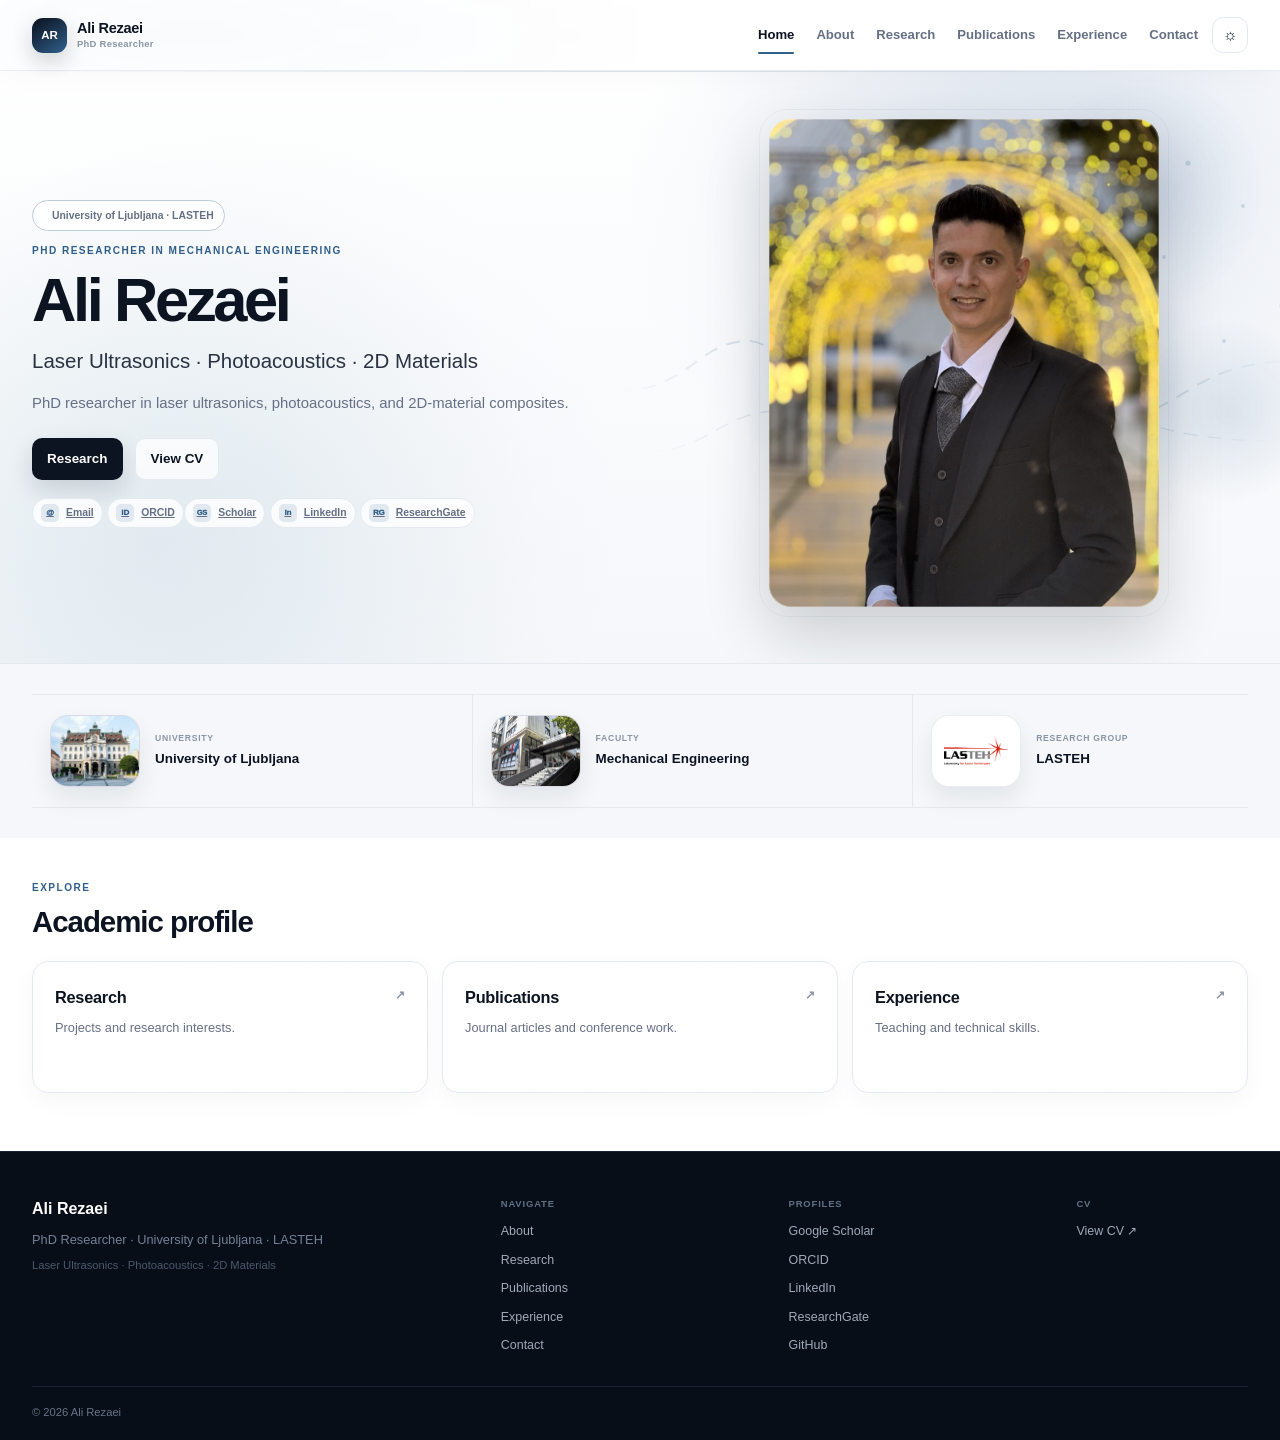
==== commit b2af8c69: "la" ====
--- a/index.html
+++ b/index.html
@@ -8,7 +8,7 @@
 <meta content="index, follow" name="robots"/>
 <meta content="#f7f9fc" name="theme-color"/>
 <link href="favicon.svg" rel="icon" type="image/svg+xml"/>
-<link href="style-v58.css" rel="stylesheet"/>
+<link href="style-v60.css" rel="stylesheet"/>
 <meta content="Ali Rezaei — PhD researcher in Mechanical Engineering at the University of Ljubljana working on laser ultrasonics, photoacoustics, 2D materials, and multiphysics modelling." name="description"/>
 <title>Ali Rezaei | PhD Researcher</title>
 <link href="https://alicfc4.github.io/" rel="canonical"/><meta content="Ali Rezaei | PhD Researcher" property="og:title"/><meta content="website" property="og:type"/><meta content="https://alicfc4.github.io/" property="og:url"/><meta content="https://alicfc4.github.io/social-preview.jpg" property="og:image"/><meta content="Ali Rezaei — PhD researcher in Mechanical Engineering at the University of Ljubljana working on laser ultrasonics, photoacoustics, 2D materials, and multiphysics modelling." property="og:description"/><meta content="light dark" name="color-scheme"/><meta content="1200" property="og:image:width"/><meta content="630" property="og:image:height"/><meta content="Ali Rezaei" property="og:site_name"/><meta content="summary_large_image" name="twitter:card"/><meta content="Ali Rezaei | PhD Researcher" name="twitter:title"/><meta content="Ali Rezaei — PhD researcher in Mechanical Engineering at the University of Ljubljana working on laser ultrasonics, photoacoustics, 2D materials, and multiphysics modelling." name="twitter:description"/><meta content="https://alicfc4.github.io/social-preview.jpg" name="twitter:image"/><meta content="v28-clean-locked" name="site-version"/><link href="https://www.fs.uni-lj.si" rel="preconnect"/><link href="https://web.fs.uni-lj.si" rel="preconnect"/><link href="https://ars.els-cdn.com" rel="preconnect"/><meta content="https://alicfc4.github.io/social-preview.jpg" property="og:image:secure_url"/><meta content="image/jpeg" property="og:image:type"/><meta content="Ali Rezaei — PhD Researcher in Mechanical Engineering" property="og:image:alt"/><meta content="Ali Rezaei — PhD Researcher in Mechanical Engineering" name="twitter:image:alt"/><script type="application/ld+json">{"@context": "https://schema.org", "@type": "Person", "name": "Ali Rezaei", "url": "https://alicfc4.github.io/", "image": "https://alicfc4.github.io/profile.jpg", "jobTitle": "PhD Researcher", "email": "mailto:ali.rezaei@fs.uni-lj.si", "affiliation": {"@type": "CollegeOrUniversity", "name": "University of Ljubljana", "department": "Faculty of Mechanical Engineering"}, "memberOf": {"@type": "Organization", "name": "Laboratory for Laser Techniques (LASTEH)", "url": "https://web.fs.uni-lj.si/lasteh/en/"}, "sameAs": ["https://scholar.google.com/citations?user=SSciRw8AAAAJ&hl=en", "https://orcid.org/0009-0006-3180-2702", "https://si.linkedin.com/in/ali-rezaei-phys", "https://www.researchgate.net/profile/Ali-Rezaei-67", "https://github.com/alicfc4"], "knowsAbout": ["Laser ultrasonics", "Photoacoustics", "Two-dimensional materials", "Graphene", "Multiphysics modelling"]}</script><link href="site.webmanifest" rel="manifest"/></head>
@@ -46,33 +46,77 @@
 </header>
 <div aria-hidden="true" class="mobile-nav-backdrop"></div>
 <main id="main-content">
-<section class="hero home-hero-v56">
-<div class="shell home-hero-grid-v56">
-<div class="home-hero-copy-v56 reveal">
+<section class="hero hero-v29 hero-v36">
+<div class="shell hero-layout">
+<div aria-hidden="true" class="hero-science-bg">
+<svg focusable="false" role="presentation" viewbox="0 0 760 520">
+<defs>
+<lineargradient id="waveFade" x1="0" x2="1">
+<stop offset="0%" stop-color="currentColor" stop-opacity="0"></stop>
+<stop offset="18%" stop-color="currentColor" stop-opacity=".22"></stop>
+<stop offset="82%" stop-color="currentColor" stop-opacity=".22"></stop>
+<stop offset="100%" stop-color="currentColor" stop-opacity="0"></stop>
+</lineargradient>
+<radialgradient id="pulseGlow">
+<stop offset="0%" stop-color="currentColor" stop-opacity=".18"></stop>
+<stop offset="100%" stop-color="currentColor" stop-opacity="0"></stop>
+</radialgradient>
+</defs>
+<circle class="science-pulse science-pulse-a" cx="570" cy="130" fill="url(#pulseGlow)" r="118"></circle>
+<circle class="science-pulse science-pulse-b" cx="650" cy="350" fill="url(#pulseGlow)" r="92"></circle>
+<path class="science-wave wave-a" d="M40 330 C110 330 120 280 170 280 C220 280 225 390 285 390 C345 390 350 235 410 235 C470 235 475 355 540 355 C605 355 610 300 720 300" fill="none" stroke="url(#waveFade)" stroke-width="2"></path>
+<path class="science-wave wave-b" d="M70 390 C130 390 145 350 200 350 C255 350 265 425 325 425 C385 425 395 320 455 320 C515 320 530 380 700 380" fill="none" stroke="url(#waveFade)" stroke-width="1.2"></path>
+<g class="science-dots">
+<circle cx="480" cy="86" r="3"></circle>
+<circle cx="510" cy="112" r="2"></circle>
+<circle cx="545" cy="76" r="2"></circle>
+<circle cx="610" cy="102" r="2.6"></circle>
+<circle cx="665" cy="145" r="2"></circle>
+<circle cx="586" cy="196" r="2"></circle>
+<circle cx="704" cy="245" r="2.5"></circle>
+<circle cx="646" cy="280" r="2"></circle>
+</g>
+</svg>
+</div>
+<div class="hero-copy reveal">
 <div class="availability-chip">
 <span class="availability-dot"></span>
         University of Ljubljana · LASTEH
       </div>
 <p class="eyebrow">PhD Researcher in Mechanical Engineering</p>
 <h1>Ali Rezaei</h1>
-<p class="home-hero-field-v56">Laser Ultrasonics · Photoacoustics · 2D Materials</p>
-<p class="home-hero-lead-v56">Research on laser-generated ultrasound using two-dimensional materials and thermoelastic composites.</p>
+<p class="hero-title">Laser Ultrasonics · Photoacoustics · 2D Materials</p>
+<p class="hero-lead">PhD researcher in laser ultrasonics, photoacoustics, and 2D-material composites.</p>
 <div class="hero-actions">
 <a class="btn btn-primary" href="research.html">Research</a>
 <a class="btn btn-secondary" href="Ali-Rezaei-CV.pdf" rel="noopener noreferrer" target="_blank">View CV</a>
 </div>
-<div aria-label="Academic profiles" class="home-profile-links-v56">
-<a href="mailto:ali.rezaei@fs.uni-lj.si">Email</a>
-<a href="https://scholar.google.com/citations?user=SSciRw8AAAAJ&amp;hl=en" rel="me noopener noreferrer" target="_blank">Google Scholar ↗</a>
-<a href="https://orcid.org/0009-0006-3180-2702" rel="me noopener noreferrer" target="_blank">ORCID ↗</a>
-<a href="https://si.linkedin.com/in/ali-rezaei-phys" rel="me noopener noreferrer" target="_blank">LinkedIn ↗</a>
-<a href="https://www.researchgate.net/profile/Ali-Rezaei-67" rel="me noopener noreferrer" target="_blank">ResearchGate ↗</a>
-</div>
-</div>
-<div class="home-portrait-v56 reveal reveal-delay">
-<div class="home-portrait-frame-v56">
-<img alt="Portrait of Ali Rezaei" decoding="async" fetchpriority="high" height="1365" loading="eager" src="profile.jpg" width="1024"/>
-</div>
+<div class="profile-pills">
+<a href="mailto:ali.rezaei@fs.uni-lj.si">
+<span class="mini-icon">@</span>
+          Email
+        </a>
+<a href="https://orcid.org/0009-0006-3180-2702" rel="me noopener noreferrer" target="_blank">
+<span class="mini-icon">iD</span>
+          ORCID
+        </a><a href="https://scholar.google.com/citations?user=SSciRw8AAAAJ&amp;hl=en" rel="me noopener noreferrer" target="_blank">
+<span class="mini-icon">GS</span>
+  Scholar
+</a>
+<a href="https://si.linkedin.com/in/ali-rezaei-phys" rel="me noopener noreferrer" target="_blank">
+<span class="mini-icon">in</span>
+          LinkedIn
+        </a>
+<a href="https://www.researchgate.net/profile/Ali-Rezaei-67" rel="me noopener noreferrer" target="_blank">
+<span class="mini-icon">RG</span>
+          ResearchGate
+        </a>
+</div>
+</div>
+<div class="hero-photo-wrap reveal reveal-delay">
+<div aria-label="Portrait of Ali Rezaei" class="hero-photo-panel"><div aria-hidden="true" class="hero-photo-halo"></div>
+<img alt="Portrait of Ali Rezaei" class="profile-photo" decoding="async" fetchpriority="high" height="1365" loading="eager" src="profile.jpg" width="1024"/>
+<div aria-hidden="true" class="hero-photo-sheen"></div></div>
 </div>
 </div>
 </section>
@@ -109,33 +153,35 @@
 </div>
 </div>
 </section>
-<section class="section home-profile-v56">
-<div class="shell home-profile-grid-v56">
-<div class="section-heading reveal">
-<p class="eyebrow">Academic Profile</p>
-<h2>Explore</h2>
-</div>
-<div class="home-profile-list-v56">
-<a class="home-profile-row-v56 reveal" href="research.html">
-<div>
-<span>Research</span>
-<strong>Projects, research themes, and current work</strong>
-</div>
-<b>→</b>
-</a>
-<a class="home-profile-row-v56 reveal" href="publications.html">
-<div>
-<span>Publications</span>
-<strong>Journal articles and conference contributions</strong>
-</div>
-<b>→</b>
-</a>
-<a class="home-profile-row-v56 reveal" href="experience.html">
-<div>
-<span>Experience</span>
-<strong>Teaching and research-oriented technical skills</strong>
-</div>
-<b>→</b>
+<section class="section home-explore-section home-explore-v36">
+<div class="shell">
+<div class="home-explore-head reveal">
+<div>
+<p class="eyebrow">Explore</p>
+<h2>Academic profile</h2>
+</div>
+</div>
+<div class="home-explore-grid">
+<a class="home-explore-card reveal" data-card="research" href="research.html">
+<div>
+<h3>Research</h3>
+<p>Projects and research interests.</p>
+</div>
+<b>↗</b>
+</a>
+<a class="home-explore-card reveal" data-card="publications" href="publications.html">
+<div>
+<h3>Publications</h3>
+<p>Journal articles and conference work.</p>
+</div>
+<b>↗</b>
+</a>
+<a class="home-explore-card reveal" data-card="experience" href="experience.html">
+<div>
+<h3>Experience</h3>
+<p>Teaching and technical skills.</p>
+</div>
+<b>↗</b>
 </a>
 </div>
 </div>
@@ -176,5 +222,5 @@
 <button aria-label="Back to top" class="back-to-top" type="button">↑</button>
 <div aria-hidden="true" class="page-transition"></div>
 <button aria-label="Back to top" class="back-to-top" type="button">↑</button>
-<script defer="True" src="script-v58.js"></script></body>
+<script defer="True" src="script-v60.js"></script></body>
 </html>
--- a/style-v60.css
+++ b/style-v60.css
@@ -0,0 +1,8498 @@
+
+*{box-sizing:border-box}
+:root{
+  --bg:#ffffff;--bg-elev:#ffffff;--ink:#0c1422;--muted:#667085;--muted2:#8a96a6;
+  --line:#e4e9ef;--soft:#f5f7fa;--blue:#315f8a;--blue2:#6e94b7;--dark:#0b1220;
+  --nav:rgba(255,255,255,.82);--glass:rgba(255,255,255,.72);--shadow:0 22px 60px rgba(15,23,36,.09);
+  --shadow-sm:0 12px 32px rgba(15,23,36,.06);--radius:22px;--shell:1180px;
+}
+html[data-theme="dark"]{
+  --bg:#0b111b;--bg-elev:#111927;--ink:#eef4fb;--muted:#a8b4c5;--muted2:#7f8da1;
+  --line:#243044;--soft:#0f1724;--blue:#8db4d7;--blue2:#7394b5;--dark:#060b12;
+  --nav:rgba(11,17,27,.78);--glass:rgba(17,25,39,.72);--shadow:0 22px 70px rgba(0,0,0,.24);
+  --shadow-sm:0 12px 36px rgba(0,0,0,.20);
+}
+html{scroll-behavior:smooth;color-scheme:light}
+html[data-theme="dark"]{color-scheme:dark}
+body{
+  margin:0;font-family:Inter,ui-sans-serif,-apple-system,BlinkMacSystemFont,"Segoe UI",sans-serif;
+  color:var(--ink);background:var(--bg);line-height:1.65;overflow-x:hidden;
+  -webkit-font-smoothing:antialiased;text-rendering:optimizeLegibility;
+}
+body::before{
+  content:"";position:fixed;inset:0;pointer-events:none;z-index:-2;
+  background:
+    radial-gradient(circle at 15% 0%,rgba(67,110,160,.08),transparent 30%),
+    radial-gradient(circle at 90% 35%,rgba(84,151,145,.06),transparent 30%);
+}
+a{color:inherit}img{max-width:100%;display:block}
+.shell{width:min(var(--shell),calc(100% - 48px));margin:0 auto}
+.page-noise{pointer-events:none;position:fixed;inset:0;z-index:9999;opacity:.018;background-image:radial-gradient(currentColor .45px,transparent .45px);background-size:6px 6px}
+.skip-link{position:fixed;left:16px;top:-80px;z-index:10000;background:var(--ink);color:var(--bg);padding:10px 14px;border-radius:10px;text-decoration:none;font-weight:800}
+.skip-link:focus{top:14px}
+
+.site-header{
+  position:sticky;top:0;z-index:1000;background:var(--nav);backdrop-filter:blur(20px) saturate(170%);
+  border-bottom:1px solid color-mix(in srgb,var(--line) 82%,transparent);
+}
+.scroll-progress{position:absolute;left:0;right:0;bottom:-1px;height:2px;overflow:hidden}
+.scroll-progress span{display:block;width:0;height:100%;background:linear-gradient(90deg,var(--blue),#78a6cb);box-shadow:0 0 16px color-mix(in srgb,var(--blue) 55%,transparent)}
+.nav-shell{min-height:76px;display:flex;align-items:center;justify-content:space-between;gap:28px}
+.brand{display:flex;align-items:center;gap:11px;text-decoration:none}
+.brand-mark{
+  width:38px;height:38px;border-radius:12px;display:grid;place-items:center;background:linear-gradient(145deg,#09101c,#315f8a);
+  color:#fff;font-size:.78rem;font-weight:900;box-shadow:0 9px 22px rgba(15,23,36,.18);transition:.25s ease;
+}
+.brand:hover .brand-mark{transform:rotate(-4deg) translateY(-1px)}
+.brand-copy{display:flex;flex-direction:column;line-height:1.1}
+.brand-copy strong{font-size:.98rem;letter-spacing:-.02em}
+.brand-copy small{margin-top:4px;color:var(--muted2);font-size:.65rem;font-weight:700;letter-spacing:.03em}
+.nav-actions{display:flex;align-items:center;gap:16px}
+.main-nav{display:flex;align-items:center;gap:24px}
+.main-nav a{
+  position:relative;text-decoration:none;color:var(--muted);font-size:.88rem;font-weight:700;padding:10px 0;transition:.2s ease
+}
+.main-nav a::after{content:"";position:absolute;left:50%;right:50%;bottom:2px;height:2px;background:var(--blue);border-radius:2px;transition:.25s ease}
+.main-nav a:hover,.main-nav a.active{color:var(--ink)}
+.main-nav a:hover::after,.main-nav a.active::after{left:0;right:0}
+.theme-toggle{
+  width:38px;height:38px;border:1px solid var(--line);border-radius:12px;background:var(--glass);color:var(--ink);
+  display:grid;place-items:center;cursor:pointer;transition:.2s ease;position:relative;overflow:hidden
+}
+.theme-toggle:hover{transform:translateY(-2px);box-shadow:var(--shadow-sm)}
+.theme-icon{position:absolute;transition:.25s ease;font-size:1rem}
+.theme-icon.moon{opacity:0;transform:translateY(12px)}
+html[data-theme="dark"] .theme-icon.sun{opacity:0;transform:translateY(-12px)}
+html[data-theme="dark"] .theme-icon.moon{opacity:1;transform:none}
+.menu-toggle{display:none;border:0;background:transparent;padding:8px}
+.menu-toggle span{display:block;width:24px;height:2px;background:var(--ink);margin:5px 0;transition:.22s ease}
+.mobile-nav-backdrop{display:none}
+
+.hero{
+  position:relative;overflow:hidden;background:
+  radial-gradient(circle at 12% 80%,rgba(92,153,174,.10),transparent 32%),
+  radial-gradient(circle at 85% 12%,rgba(68,106,166,.13),transparent 33%),
+  linear-gradient(180deg,color-mix(in srgb,var(--bg) 97%,#e8f1f8),color-mix(in srgb,var(--soft) 96%,#fff));
+  border-bottom:1px solid var(--line)
+}
+.hero-layout{min-height:calc(100vh - 76px);display:grid;grid-template-columns:1.06fr .94fr;gap:76px;align-items:center;padding:68px 0}
+.hero-copy{position:relative;z-index:2}
+.availability-chip{
+  width:max-content;max-width:100%;display:inline-flex;align-items:center;gap:9px;margin-bottom:18px;padding:7px 10px;
+  border:1px solid color-mix(in srgb,var(--blue) 22%,var(--line));border-radius:999px;background:var(--glass);
+  color:var(--muted);font-size:.72rem;font-weight:800;backdrop-filter:blur(12px)
+}
+.pulse-dot{width:8px;height:8px;border-radius:50%;background:#36a46e;box-shadow:0 0 0 0 rgba(54,164,110,.35);animation:pulse 2s infinite}
+@keyframes pulse{70%{box-shadow:0 0 0 8px rgba(54,164,110,0)}100%{box-shadow:0 0 0 0 rgba(54,164,110,0)}}
+.eyebrow{margin:0 0 10px;color:var(--blue);font-size:.71rem;font-weight:900;letter-spacing:.16em;text-transform:uppercase}
+.eyebrow.small{font-size:.64rem}
+.hero h1{margin:0;font-size:clamp(4.4rem,8vw,7.6rem);line-height:.91;letter-spacing:-.068em}
+.hero-title{margin:27px 0 0;font-size:clamp(1.35rem,2.55vw,2.12rem);line-height:1.35;color:color-mix(in srgb,var(--ink) 67%,var(--muted))}
+.hero-lead{max-width:660px;margin:22px 0 0;color:var(--muted);font-size:1.04rem}
+.hero-actions{display:flex;gap:12px;flex-wrap:wrap;margin-top:30px}
+.btn{
+  display:inline-flex;align-items:center;justify-content:center;min-height:49px;padding:0 21px;border-radius:13px;
+  text-decoration:none;font-weight:850;transition:transform .22s ease,box-shadow .22s ease,border-color .22s ease
+}
+.btn:hover{transform:translateY(-3px)}
+.btn-primary{background:var(--ink);color:var(--bg);box-shadow:0 13px 28px rgba(15,23,36,.16)}
+.btn-secondary{background:var(--glass);border:1px solid var(--line);color:var(--ink);backdrop-filter:blur(12px)}
+.btn-secondary:hover{box-shadow:var(--shadow-sm)}
+.compact-links{display:flex;gap:15px;flex-wrap:wrap;margin-top:28px}
+.compact-links a{position:relative;color:var(--muted);text-decoration:none;font-size:.81rem;font-weight:760}
+.compact-links a::after{content:"↗";margin-left:4px;font-size:.7rem;opacity:.6}
+.compact-links a:hover{color:var(--blue)}
+.hero-photo-panel{position:relative;width:min(100%,455px);justify-self:end;transition:transform .16s ease}
+.photo-glow{position:absolute;inset:-38px;border-radius:50%;background:radial-gradient(circle,rgba(70,117,165,.18),transparent 65%);filter:blur(10px)}
+.profile-photo{position:relative;width:100%;aspect-ratio:4/5;object-fit:cover;object-position:center 25%;border-radius:30px;box-shadow:0 30px 75px rgba(15,23,36,.24)}
+.hero-photo-panel::after{content:"";position:absolute;inset:0;border-radius:30px;box-shadow:inset 0 0 0 1px rgba(255,255,255,.25);pointer-events:none}
+.floating-badge{
+  position:absolute;z-index:2;padding:11px 14px;border-radius:14px;background:var(--glass);backdrop-filter:blur(16px);
+  border:1px solid color-mix(in srgb,var(--line) 70%,transparent);box-shadow:var(--shadow-sm)
+}
+.floating-badge span{display:block;color:var(--muted2);font-size:.63rem;text-transform:uppercase;letter-spacing:.08em}
+.floating-badge strong{display:block;font-size:.81rem;margin-top:2px}
+.badge-one{left:-38px;bottom:75px}.badge-two{right:-25px;top:48px}
+.hero-orb{position:absolute;border-radius:50%;filter:blur(1px);opacity:.48}
+.orb-one{width:220px;height:220px;right:-60px;top:18%;background:radial-gradient(circle,#b7cce0,transparent 68%)}
+.orb-two{width:260px;height:260px;left:-80px;bottom:0;background:radial-gradient(circle,#c6e1dc,transparent 70%)}
+.orb-three{width:330px;height:330px;right:-120px;top:-80px;background:radial-gradient(circle,#bfd0e4,transparent 68%)}
+
+.section{padding:88px 0}.compact-section{padding:38px 0}.surface-soft{background:var(--soft)}
+.home-stat-rail{
+  display:grid;grid-template-columns:repeat(3,1fr);border:1px solid var(--line);border-radius:20px;background:var(--bg-elev);
+  overflow:hidden;box-shadow:var(--shadow-sm)
+}
+.home-stat{padding:21px 24px;border-right:1px solid var(--line)}
+.home-stat:last-child{border-right:0}
+.stat-kicker{display:block;color:var(--muted2);font-size:.66rem;font-weight:900;text-transform:uppercase;letter-spacing:.08em;margin-bottom:5px}
+.home-stat strong{display:block;font-size:1rem}
+.home-stat small{display:block;color:var(--muted);font-size:.77rem;margin-top:3px}
+
+.feature-split,.two-col,.signature-grid{display:grid;grid-template-columns:.72fr 1.28fr;gap:70px;align-items:start}
+.section-heading h2,.cta-panel h2,.signature-copy h2{margin:0;font-size:clamp(2.35rem,4.35vw,4rem);line-height:1.05;letter-spacing:-.047em}
+.signature-copy>p:not(.eyebrow){max-width:560px;color:var(--muted)}
+.research-signature{background:var(--bg)}
+.signature-grid{align-items:center}
+.signature-visual{
+  display:grid;grid-template-columns:1fr auto 1fr auto 1fr auto 1fr;align-items:center;gap:10px;
+  padding:26px;border:1px solid var(--line);border-radius:22px;background:
+    radial-gradient(circle at 100% 0%,rgba(53,95,136,.10),transparent 30%),var(--bg-elev);
+  box-shadow:var(--shadow-sm)
+}
+.sig-stage{min-height:115px;border:1px solid var(--line);border-radius:16px;background:var(--soft);display:flex;flex-direction:column;align-items:center;justify-content:center;gap:14px;padding:14px;text-align:center}
+.sig-stage span{font-size:.74rem;color:var(--muted);font-weight:800}
+.sig-arrow{color:var(--muted2);font-weight:900}
+.laser-line{width:48px;height:3px;background:linear-gradient(90deg,transparent,var(--blue));box-shadow:0 0 12px color-mix(in srgb,var(--blue) 50%,transparent)}
+.layer-icon{position:relative;width:42px;height:30px}
+.layer-icon::before,.layer-icon::after{content:"";position:absolute;left:4px;width:34px;height:6px;border-radius:4px;background:var(--blue);transform:skewX(-25deg)}
+.layer-icon::before{top:5px;box-shadow:0 10px 0 color-mix(in srgb,var(--blue) 68%,transparent),0 20px 0 color-mix(in srgb,var(--blue) 38%,transparent)}
+.block-icon{width:40px;height:30px;border-radius:7px;background:radial-gradient(circle at 30% 35%,var(--blue) 0 2px,transparent 3px),radial-gradient(circle at 70% 65%,var(--blue) 0 2px,transparent 3px),color-mix(in srgb,var(--blue) 15%,var(--bg));border:1px solid var(--line)}
+.wave-icon{font-style:normal;color:var(--blue);font-weight:900;letter-spacing:2px}
+
+.featured-paper{display:grid;grid-template-columns:90px 1fr;gap:24px;padding:27px;border:1px solid var(--line);border-radius:20px;background:var(--bg-elev);box-shadow:var(--shadow-sm);transition:.25s ease}
+.featured-paper:hover{transform:translateY(-4px);box-shadow:var(--shadow)}
+.paper-year,.pub-year{color:var(--blue);font-size:1.05rem;font-weight:900}
+.paper-journal,.pub-type{margin:0 0 8px;color:var(--muted2);font-size:.71rem;font-weight:900;text-transform:uppercase;letter-spacing:.08em}
+.featured-paper h3{margin:0;font-size:1.35rem;line-height:1.4}.paper-authors{color:var(--muted)}
+.text-link{display:inline-flex;margin-top:8px;color:var(--blue);text-decoration:none;font-weight:850}
+.text-link:hover{text-decoration:underline}
+
+.cta-panel{
+  display:flex;align-items:center;justify-content:space-between;gap:30px;padding:36px;border-radius:25px;
+  background:linear-gradient(145deg,#08101c,#17314a);color:#fff;box-shadow:0 28px 70px rgba(11,18,32,.20);overflow:hidden;position:relative
+}
+.cta-panel::after{content:"";position:absolute;width:220px;height:220px;border-radius:50%;right:-65px;top:-85px;background:radial-gradient(circle,rgba(130,181,221,.20),transparent 68%)}
+.cta-panel .eyebrow{color:#adc4db}.cta-actions{display:flex;gap:12px;flex-wrap:wrap;position:relative;z-index:2}
+.cta-panel .btn-primary{background:#fff;color:#0b1220}.cta-panel .btn-secondary{color:#fff;border-color:#35455b;background:rgba(255,255,255,.07)}
+
+.page-hero{position:relative;overflow:hidden;padding:94px 0 72px;background:linear-gradient(180deg,color-mix(in srgb,var(--bg) 97%,#e9f1f8),var(--soft));border-bottom:1px solid var(--line)}
+.page-hero::after{content:"";position:absolute;right:-90px;top:-110px;width:320px;height:320px;border-radius:50%;background:radial-gradient(circle,color-mix(in srgb,var(--blue) 12%,transparent),transparent 68%)}
+.narrow-page{max-width:880px}
+.page-hero h1{margin:0;font-size:clamp(3.2rem,6.4vw,5.8rem);line-height:.98;letter-spacing:-.062em}
+.page-intro{max-width:720px;margin:22px 0 0;color:var(--muted);font-size:1.08rem}
+
+.prose-card,.experience-card,.skill-panel,.research-tile,.update-mini,.contact-card,.language-card,.project-panel{
+  border:1px solid var(--line);background:var(--bg-elev);box-shadow:var(--shadow-sm)
+}
+.prose-card{padding:29px;border-radius:21px}.prose-card p{margin:0 0 16px;color:var(--muted);font-size:1.04rem}.prose-card p:last-child{margin-bottom:0}
+
+.timeline{position:relative;margin-top:36px}.timeline::before{content:"";position:absolute;left:210px;top:12px;bottom:12px;width:1px;background:var(--line)}
+.timeline-row{display:grid;grid-template-columns:180px 28px 1fr;gap:18px;padding:27px 0}
+.timeline-date{color:var(--muted);font-size:.85rem;font-weight:750;padding-top:4px}
+.timeline-dot{position:relative}.timeline-dot::before{content:"";position:absolute;left:9px;top:6px;width:10px;height:10px;border-radius:50%;background:var(--blue);box-shadow:0 0 0 6px color-mix(in srgb,var(--blue) 12%,transparent)}
+.timeline-content h3{margin:9px 0 3px;font-size:1.35rem}.timeline-content p{margin:7px 0 0;color:var(--muted)}.institution{font-weight:750;color:color-mix(in srgb,var(--ink) 75%,var(--muted))!important}
+.pill{display:inline-flex;padding:5px 9px;border-radius:999px;background:var(--ink);color:var(--bg);font-size:.68rem;font-weight:900;text-transform:uppercase;letter-spacing:.06em}
+
+.language-cards{display:grid;grid-template-columns:repeat(3,1fr);gap:14px}
+.language-card{min-height:145px;padding:22px;border-radius:18px;display:flex;flex-direction:column;justify-content:center;transition:.25s ease}
+.language-card:hover,.research-tile:hover,.skill-panel:hover,.update-mini:hover,.contact-card:hover,.project-panel:hover{transform:translateY(-5px);box-shadow:var(--shadow)}
+.language-card span{color:var(--muted2);font-size:.72rem;text-transform:uppercase;letter-spacing:.08em}.language-card strong{font-size:1.14rem;margin-top:5px}.language-card small{margin-top:7px;color:var(--muted)}
+
+.research-card-grid{display:grid;grid-template-columns:repeat(3,1fr);gap:18px}
+.research-tile{position:relative;overflow:hidden;border-radius:19px;padding:24px;transition:.25s ease}
+.research-tile::before,.skill-panel::before,.contact-card::before{
+  content:"";position:absolute;inset:-1px;border-radius:inherit;pointer-events:none;opacity:0;
+  background:radial-gradient(380px circle at var(--mx,50%) var(--my,50%),color-mix(in srgb,var(--blue) 12%,transparent),transparent 42%);
+  transition:opacity .2s ease
+}
+.research-tile:hover::before,.skill-panel:hover::before,.contact-card:hover::before{opacity:1}
+.research-tile span{color:var(--muted2);font-size:.72rem;font-weight:900}.research-tile h3{margin:26px 0 8px;font-size:1.18rem}.research-tile p{margin:0;color:var(--muted)}
+
+.project-list{display:grid;gap:18px;margin-top:34px}.project-panel{display:grid;grid-template-columns:175px 1fr;gap:30px;padding:28px;border-radius:20px;transition:.25s ease}
+.project-meta{display:flex;flex-direction:column;align-items:flex-start;gap:8px}.project-meta strong{font-size:.85rem}.project-meta small{color:var(--muted)}
+.status-dot-live{width:9px;height:9px;border-radius:50%;background:#34a36f;box-shadow:0 0 0 5px rgba(52,163,111,.12)}
+.project-content h3{margin:0;font-size:1.35rem;line-height:1.4}.project-content>p:not(.eyebrow){color:var(--muted)}
+.tag-row{display:flex;flex-wrap:wrap;gap:8px;margin-top:16px}.tag-row span{padding:7px 10px;border-radius:999px;border:1px solid var(--line);background:var(--soft);color:var(--muted);font-size:.76rem;font-weight:750}
+
+.flow-map{display:grid;grid-template-columns:1fr auto 1fr auto 1fr auto 1fr;gap:12px;align-items:center;padding:24px;border:1px solid var(--line);border-radius:22px;background:var(--bg-elev);box-shadow:var(--shadow-sm)}
+.flow-node{min-height:135px;padding:18px;border-radius:16px;background:var(--soft);border:1px solid var(--line);display:flex;flex-direction:column;justify-content:center}
+.flow-node span{color:var(--muted2);font-size:.7rem;font-weight:900}.flow-node strong{margin-top:14px}.flow-node small{margin-top:4px;color:var(--muted)}.flow-arrow{color:var(--muted2);font-size:1.25rem;font-weight:900}
+
+.publication-toolbar{display:flex;justify-content:flex-end;margin-bottom:20px}
+.filter-group{display:flex;gap:8px;flex-wrap:wrap}
+.filter-btn{
+  border:1px solid var(--line);background:var(--bg-elev);color:var(--muted);padding:8px 11px;border-radius:999px;
+  font-size:.76rem;font-weight:850;cursor:pointer;transition:.2s ease
+}
+.filter-btn span{opacity:.65;margin-left:4px}.filter-btn:hover,.filter-btn.active{color:var(--ink);border-color:color-mix(in srgb,var(--blue) 35%,var(--line));background:color-mix(in srgb,var(--blue) 7%,var(--bg-elev))}
+.clean-list{border-top:1px solid var(--line)}
+.pub-row{display:grid;grid-template-columns:100px 1fr;gap:30px;padding:34px 0;border-bottom:1px solid var(--line);transition:.25s ease}
+.pub-row.filtered-out{display:none}.pub-content h3{margin:0;max-width:900px;font-size:1.35rem;line-height:1.42}.pub-content p{color:var(--muted);max-width:950px}.pub-venue{font-weight:750;color:color-mix(in srgb,var(--ink) 72%,var(--muted))!important}
+
+.experience-card{border-radius:20px;padding:28px}.experience-head{display:flex;justify-content:space-between;gap:20px}.experience-head span:first-child{color:var(--blue);font-weight:850;font-size:.85rem}.experience-head h3{margin:4px 0 3px;font-size:1.4rem}.experience-head p{margin:0;color:var(--muted)}
+.skills-grid{display:grid;grid-template-columns:repeat(3,1fr);gap:18px}.skill-panel{position:relative;overflow:hidden;border-radius:18px;padding:24px;transition:.25s ease}.skill-panel h3{margin:0 0 18px}
+.updates-row{display:grid;grid-template-columns:repeat(3,1fr);gap:18px}.update-mini{border-radius:18px;padding:24px;transition:.25s ease}.update-mini span{color:var(--blue);font-size:.8rem;font-weight:900}.update-mini h3{margin:18px 0 8px}.update-mini p{margin:0;color:var(--muted)}
+
+.contact-grid{display:grid;grid-template-columns:repeat(2,1fr);gap:16px}
+.contact-card{
+  position:relative;overflow:hidden;display:grid;grid-template-columns:1fr auto;gap:7px;padding:24px;border-radius:18px;
+  text-decoration:none;transition:.25s ease;text-align:left;color:var(--ink);font:inherit;cursor:pointer
+}
+button.contact-card{width:100%}
+.contact-card span{grid-column:1;color:var(--muted2);font-size:.7rem;font-weight:900;text-transform:uppercase;letter-spacing:.08em}.contact-card strong{font-size:1rem;overflow-wrap:anywhere}.contact-card b{grid-column:2;grid-row:1/3;align-self:center;color:var(--muted2)}
+.copy-state{font-size:.78rem}
+.institution-panel{padding:34px;border-radius:23px;background:linear-gradient(145deg,#08101c,#17314a);color:#fff;box-shadow:0 28px 65px rgba(11,18,32,.18)}
+.institution-panel h2{margin:0;font-size:2.35rem}.institution-panel p:last-child{color:#b7c2d0}
+
+.site-footer{background:#080e17;color:#95a1b2;padding:54px 0 20px;border-top:1px solid #172130}
+.footer-grid{display:grid;grid-template-columns:1.45fr .7fr .7fr .7fr;gap:44px;padding-bottom:36px}
+.footer-brand{color:#fff;text-decoration:none;font-weight:850;font-size:1.12rem}.footer-intro p{margin:8px 0 0;color:#738197;font-size:.85rem}.footer-note{display:block;margin-top:9px;color:#59697e;font-size:.76rem}
+.footer-links{display:flex;flex-direction:column;gap:9px}.footer-label{color:#607187;text-transform:uppercase;letter-spacing:.08em;font-size:.65rem;font-weight:900;margin-bottom:2px}
+.footer-links a{color:#a0aab8;text-decoration:none;font-size:.84rem}.footer-links a:hover{color:#fff}
+.footer-bottom{display:flex;justify-content:space-between;gap:20px;border-top:1px solid #192333;padding-top:18px;font-size:.77rem;color:#66758a}
+
+.back-to-top{position:fixed;right:22px;bottom:22px;z-index:900;width:44px;height:44px;border-radius:50%;border:1px solid var(--line);background:var(--glass);color:var(--ink);backdrop-filter:blur(12px);box-shadow:var(--shadow-sm);cursor:pointer;opacity:0;transform:translateY(12px);pointer-events:none;transition:.2s ease}
+.back-to-top.visible{opacity:1;transform:translateY(0);pointer-events:auto}
+.page-transition{position:fixed;inset:0;background:var(--bg);z-index:5000;pointer-events:none;opacity:0;transition:opacity .18s ease}
+body.is-leaving .page-transition{opacity:1}
+
+.reveal{opacity:0;transform:translateY(22px);transition:opacity .7s ease,transform .7s cubic-bezier(.2,.7,.2,1)}
+.reveal.visible{opacity:1;transform:none}.reveal-delay{transition-delay:.12s}
+::selection{background:color-mix(in srgb,var(--blue) 22%,transparent)}
+:focus-visible{outline:3px solid color-mix(in srgb,var(--blue) 35%,transparent);outline-offset:3px}
+
+@media(max-width:1040px){
+  .main-nav{gap:18px}.main-nav a{font-size:.84rem}
+  .hero-layout{grid-template-columns:1fr;min-height:auto}.hero-photo-panel{justify-self:start;width:min(100%,520px)}
+  .badge-one{left:15px}.badge-two{right:15px}
+  .research-card-grid,.skills-grid{grid-template-columns:repeat(2,1fr)}
+  .feature-split,.two-col,.signature-grid{grid-template-columns:1fr;gap:30px}
+  .signature-visual{max-width:760px}
+  .footer-grid{grid-template-columns:1.2fr 1fr 1fr}
+  .footer-grid>div:last-child{grid-column:2/4}
+}
+@media(max-width:820px){
+  .home-stat-rail{grid-template-columns:1fr}.home-stat{border-right:0;border-bottom:1px solid var(--line)}.home-stat:last-child{border-bottom:0}
+  .signature-visual{grid-template-columns:1fr}.sig-arrow{transform:rotate(90deg);justify-self:center}
+  .flow-map{grid-template-columns:1fr}.flow-arrow{transform:rotate(90deg);justify-self:center}
+  .updates-row{grid-template-columns:1fr}
+}
+@media(max-width:760px){
+  .shell{width:min(var(--shell),calc(100% - 30px))}.nav-shell{min-height:68px}.brand-copy small{display:none}
+  .menu-toggle{display:block;cursor:pointer}.nav-actions{gap:7px}
+  .main-nav{
+    display:none;position:fixed;top:78px;left:15px;right:15px;z-index:1100;flex-direction:column;align-items:stretch;gap:0;
+    padding:10px;background:var(--bg-elev);border:1px solid var(--line);border-radius:18px;box-shadow:var(--shadow)
+  }
+  .main-nav.open{display:flex}.main-nav a{padding:12px 13px;font-size:.92rem}.main-nav a::after{display:none}
+  .mobile-nav-backdrop{position:fixed;inset:0;z-index:1050;background:rgba(7,12,20,.32);backdrop-filter:blur(2px)}
+  .mobile-nav-backdrop.visible{display:block}
+  .hero-layout{padding:54px 0 70px;gap:50px}.hero h1{font-size:clamp(3.7rem,17vw,5.2rem)}
+  .floating-badge{position:relative;display:inline-block;margin-top:10px;left:auto!important;right:auto!important;top:auto!important;bottom:auto!important}
+  .hero-photo-panel{display:flex;flex-wrap:wrap;gap:8px}.profile-photo{flex-basis:100%}
+  .research-card-grid,.skills-grid,.contact-grid,.language-cards{grid-template-columns:1fr}
+  .timeline::before{left:9px}.timeline-row{grid-template-columns:28px 1fr;gap:14px}.timeline-date{grid-column:2}.timeline-dot{grid-column:1;grid-row:1/3}.timeline-content{grid-column:2}
+  .project-panel,.pub-row,.featured-paper{grid-template-columns:1fr}.publication-toolbar{justify-content:flex-start}
+  .cta-panel{flex-direction:column;align-items:flex-start}
+  .footer-grid{grid-template-columns:1fr;gap:26px}.footer-grid>div:last-child{grid-column:auto}.footer-bottom{flex-direction:column}
+  .section{padding:72px 0}.page-hero{padding:76px 0 56px}
+}
+@media(prefers-reduced-motion:reduce){
+  html{scroll-behavior:auto}*,*::before,*::after{transition-duration:.01ms!important;animation-duration:.01ms!important}
+  .reveal{opacity:1!important;transform:none!important}.pulse-dot{animation:none}
+}
+
+
+/* =========================================================
+   V17 — Polished academic refinement
+   ========================================================= */
+
+/* Header refinement */
+.site-header{
+  box-shadow:0 6px 28px rgba(15,23,36,.025);
+}
+.nav-shell{
+  min-height:72px;
+}
+.brand-mark{
+  width:36px;
+  height:36px;
+}
+.main-nav{
+  gap:22px;
+}
+
+/* Hero proportions */
+.hero-layout{
+  min-height:min(820px,calc(100vh - 72px));
+  padding:58px 0 62px;
+  gap:68px;
+}
+.hero h1{
+  font-size:clamp(4rem,7.2vw,6.7rem);
+  letter-spacing:-.064em;
+  max-width:720px;
+}
+.hero-title{
+  margin-top:23px;
+  font-size:clamp(1.28rem,2.25vw,1.92rem);
+  max-width:760px;
+}
+.hero-lead{
+  margin-top:19px;
+  max-width:650px;
+  font-size:1rem;
+  line-height:1.72;
+}
+.availability-chip{
+  margin-bottom:16px;
+  padding:7px 11px;
+  background:color-mix(in srgb,var(--bg-elev) 84%,transparent);
+}
+.hero-meta-line{
+  display:flex;
+  align-items:center;
+  flex-wrap:wrap;
+  gap:8px;
+  margin-top:15px;
+  color:var(--muted2);
+  font-size:.73rem;
+  font-weight:700;
+}
+.hero-meta-line i{
+  width:3px;
+  height:3px;
+  border-radius:50%;
+  background:var(--muted2);
+  opacity:.65;
+}
+.hero-actions{
+  margin-top:27px;
+}
+.btn{
+  min-height:47px;
+  padding:0 19px;
+}
+.btn-primary{
+  box-shadow:0 10px 24px rgba(15,23,36,.14);
+}
+
+/* Photo — slightly smaller and more premium */
+.hero-photo-panel{
+  width:min(100%,430px);
+}
+.profile-photo{
+  border-radius:26px;
+  box-shadow:0 26px 65px rgba(15,23,36,.20);
+}
+.hero-photo-panel::after{
+  border-radius:26px;
+}
+.photo-glow{
+  inset:-30px;
+  opacity:.8;
+}
+.floating-badge{
+  padding:10px 13px;
+  border-radius:13px;
+  box-shadow:0 10px 28px rgba(15,23,36,.11);
+}
+.floating-badge span{
+  font-size:.61rem;
+}
+.floating-badge strong{
+  font-size:.79rem;
+}
+.badge-one{
+  left:-34px;
+  bottom:62px;
+}
+.badge-two{
+  right:-22px;
+  top:42px;
+}
+
+/* Academic profile pills */
+.profile-pills{
+  margin-top:24px;
+  gap:8px;
+}
+.profile-pills a{
+  display:inline-flex;
+  align-items:center;
+  gap:7px;
+  padding:7px 10px;
+  border-radius:999px;
+  border:1px solid var(--line);
+  background:color-mix(in srgb,var(--bg-elev) 78%,transparent);
+  color:var(--muted);
+  font-size:.74rem;
+  font-weight:800;
+  transition:.2s ease;
+}
+.profile-pills a::after{
+  display:none;
+}
+.profile-pills a:hover{
+  transform:translateY(-2px);
+  color:var(--ink);
+  border-color:color-mix(in srgb,var(--blue) 30%,var(--line));
+  box-shadow:0 8px 20px rgba(15,23,36,.06);
+}
+.mini-icon{
+  min-width:20px;
+  height:20px;
+  padding:0 4px;
+  display:inline-grid;
+  place-items:center;
+  border-radius:6px;
+  background:color-mix(in srgb,var(--blue) 10%,var(--soft));
+  color:var(--blue);
+  font-size:.58rem;
+  line-height:1;
+  font-weight:950;
+  letter-spacing:-.02em;
+}
+
+/* Lower-home sections feel lighter */
+.compact-section{
+  padding:28px 0 42px;
+}
+.home-stat-rail{
+  box-shadow:0 10px 28px rgba(15,23,36,.045);
+}
+.home-stat{
+  padding:18px 22px;
+}
+.research-signature{
+  padding-top:76px;
+  padding-bottom:76px;
+}
+.signature-visual{
+  box-shadow:0 10px 30px rgba(15,23,36,.045);
+}
+.featured-paper{
+  box-shadow:0 10px 30px rgba(15,23,36,.045);
+}
+
+/* General typography refinement */
+.section-heading h2,
+.cta-panel h2,
+.signature-copy h2{
+  letter-spacing:-.043em;
+}
+.page-hero h1{
+  letter-spacing:-.057em;
+}
+
+/* Cleaner surfaces */
+.prose-card,
+.experience-card,
+.skill-panel,
+.research-tile,
+.update-mini,
+.contact-card,
+.language-card,
+.project-panel{
+  box-shadow:0 8px 26px rgba(15,23,36,.04);
+}
+
+/* Smooth page fade-in */
+body{
+  animation:pageIn .32s ease both;
+}
+@keyframes pageIn{
+  from{opacity:.01;transform:translateY(4px)}
+  to{opacity:1;transform:none}
+}
+
+/* Better dark mode image treatment */
+html[data-theme="dark"] .profile-photo{
+  box-shadow:0 28px 72px rgba(0,0,0,.40);
+}
+html[data-theme="dark"] .profile-pills a{
+  background:rgba(17,25,39,.65);
+}
+
+/* Wide desktop tuning */
+@media(min-width:1450px){
+  .hero-layout{
+    max-width:1180px;
+  }
+}
+
+/* Tablet */
+@media(max-width:1040px){
+  .hero-layout{
+    padding-top:48px;
+  }
+  .hero-photo-panel{
+    width:min(100%,470px);
+  }
+}
+
+/* Mobile */
+@media(max-width:760px){
+  .hero-layout{
+    padding:46px 0 64px;
+  }
+  .hero h1{
+    font-size:clamp(3.45rem,16vw,4.9rem);
+  }
+  .hero-title{
+    font-size:1.18rem;
+  }
+  .hero-meta-line{
+    gap:6px;
+  }
+  .profile-pills{
+    gap:7px;
+  }
+  .profile-pills a{
+    padding:7px 9px;
+  }
+}
+
+.site-header.scrolled .nav-shell{min-height:64px}
+.site-header.scrolled .brand-mark{width:34px;height:34px}
+.site-header .nav-shell,.site-header .brand-mark{transition:.22s ease}
+
+
+/* =========================================================
+   V18 — Executive Academic Refinement
+   Restrained typography, calmer hierarchy, premium spacing
+   ========================================================= */
+
+/* Global density and rhythm */
+:root{
+  --shell:1140px;
+}
+body{
+  font-size:15.5px;
+}
+.section{
+  padding:76px 0;
+}
+.page-hero{
+  padding:72px 0 58px;
+}
+
+/* Navigation — more understated */
+.nav-shell{
+  min-height:68px;
+}
+.site-header.scrolled .nav-shell{
+  min-height:60px;
+}
+.brand-mark{
+  width:34px;
+  height:34px;
+  border-radius:11px;
+}
+.brand-copy strong{
+  font-size:.93rem;
+}
+.brand-copy small{
+  font-size:.61rem;
+}
+.main-nav{
+  gap:20px;
+}
+.main-nav a{
+  font-size:.84rem;
+  font-weight:680;
+}
+
+/* HOME — reduce visual dominance */
+.hero-layout{
+  min-height:auto;
+  padding:66px 0 74px;
+  grid-template-columns:1.02fr .98fr;
+  gap:64px;
+}
+.hero h1{
+  font-size:clamp(3.4rem,5.9vw,5.55rem);
+  line-height:.95;
+  letter-spacing:-.058em;
+  max-width:650px;
+}
+.hero-title{
+  margin-top:20px;
+  font-size:clamp(1.18rem,1.9vw,1.65rem);
+  line-height:1.42;
+  max-width:650px;
+}
+.hero-lead{
+  margin-top:18px;
+  max-width:620px;
+  font-size:.98rem;
+  line-height:1.78;
+}
+.eyebrow{
+  font-size:.67rem;
+  letter-spacing:.145em;
+}
+.availability-chip{
+  margin-bottom:14px;
+  font-size:.68rem;
+}
+.hero-meta-line{
+  margin-top:13px;
+  font-size:.70rem;
+}
+.hero-actions{
+  margin-top:24px;
+}
+.btn{
+  min-height:44px;
+  padding:0 17px;
+  border-radius:11px;
+  font-size:.88rem;
+}
+
+/* Home profile pills even more subtle */
+.profile-pills{
+  margin-top:20px;
+}
+.profile-pills a{
+  padding:6px 9px;
+  font-size:.69rem;
+}
+.mini-icon{
+  min-width:19px;
+  height:19px;
+  border-radius:5px;
+  font-size:.54rem;
+}
+
+/* Photo balance */
+.hero-photo-panel{
+  width:min(100%,405px);
+}
+.profile-photo{
+  border-radius:24px;
+}
+.hero-photo-panel::after{
+  border-radius:24px;
+}
+.floating-badge{
+  padding:9px 12px;
+}
+.floating-badge span{
+  font-size:.57rem;
+}
+.floating-badge strong{
+  font-size:.74rem;
+}
+.badge-one{
+  left:-30px;
+  bottom:56px;
+}
+.badge-two{
+  right:-18px;
+  top:38px;
+}
+
+/* Home secondary sections */
+.compact-section{
+  padding:22px 0 34px;
+}
+.home-stat{
+  padding:16px 20px;
+}
+.stat-kicker{
+  font-size:.62rem;
+}
+.home-stat strong{
+  font-size:.94rem;
+}
+.home-stat small{
+  font-size:.73rem;
+}
+.research-signature{
+  padding:66px 0;
+}
+.signature-copy h2,
+.section-heading h2,
+.cta-panel h2{
+  font-size:clamp(1.9rem,3.2vw,3.15rem);
+  line-height:1.1;
+  letter-spacing:-.038em;
+}
+.signature-copy>p:not(.eyebrow){
+  font-size:.96rem;
+}
+.signature-visual{
+  padding:22px;
+}
+.sig-stage{
+  min-height:100px;
+}
+.featured-paper{
+  padding:24px;
+}
+.featured-paper h3{
+  font-size:1.18rem;
+}
+.cta-panel{
+  padding:30px 32px;
+  border-radius:21px;
+}
+
+/* INNER PAGES — much more restrained */
+.page-hero h1{
+  font-size:clamp(2.7rem,4.5vw,4.35rem);
+  line-height:1.0;
+  letter-spacing:-.052em;
+  max-width:760px;
+}
+.page-intro{
+  margin-top:18px;
+  max-width:700px;
+  font-size:1rem;
+  line-height:1.72;
+}
+
+/* About / research / experience headings */
+.section-heading h2{
+  max-width:560px;
+}
+.prose-card{
+  padding:26px;
+}
+.prose-card p{
+  font-size:1rem;
+}
+
+/* Cards — calmer and less "template-ish" */
+.research-card-grid{
+  gap:15px;
+}
+.research-tile,
+.skill-panel,
+.update-mini,
+.language-card,
+.contact-card{
+  padding:21px;
+  border-radius:16px;
+}
+.research-tile h3{
+  margin-top:22px;
+  font-size:1.05rem;
+  line-height:1.42;
+}
+.research-tile p{
+  font-size:.91rem;
+}
+.skill-panel h3{
+  font-size:1rem;
+}
+.update-mini h3{
+  font-size:1rem;
+}
+.contact-card strong{
+  font-size:.94rem;
+}
+.language-card strong{
+  font-size:1.05rem;
+}
+
+/* Project cards */
+.project-panel{
+  padding:24px;
+  grid-template-columns:155px 1fr;
+}
+.project-content h3{
+  font-size:1.18rem;
+  line-height:1.45;
+}
+.project-content>p:not(.eyebrow){
+  font-size:.93rem;
+}
+
+/* Research flow */
+.flow-map{
+  padding:20px;
+}
+.flow-node{
+  min-height:116px;
+  padding:15px;
+}
+
+/* Publications */
+.pub-row{
+  grid-template-columns:88px 1fr;
+  padding:28px 0;
+}
+.pub-content h3{
+  font-size:1.16rem;
+  line-height:1.48;
+}
+.pub-content p{
+  font-size:.91rem;
+}
+.pub-year{
+  font-size:.94rem;
+}
+.filter-btn{
+  font-size:.71rem;
+  padding:7px 10px;
+}
+
+/* Experience */
+.experience-card{
+  padding:24px;
+}
+.experience-head h3{
+  font-size:1.22rem;
+}
+.skills-grid,
+.updates-row{
+  gap:15px;
+}
+
+/* Contact */
+.contact-grid{
+  gap:14px;
+}
+.institution-panel{
+  padding:28px 30px;
+}
+.institution-panel h2{
+  font-size:1.95rem;
+}
+
+/* Footer */
+.site-footer{
+  padding:46px 0 18px;
+}
+.footer-grid{
+  gap:38px;
+}
+.footer-brand{
+  font-size:1.04rem;
+}
+
+/* Reduce overly strong hover movement */
+.language-card:hover,
+.research-tile:hover,
+.skill-panel:hover,
+.update-mini:hover,
+.contact-card:hover,
+.project-panel:hover,
+.featured-paper:hover{
+  transform:translateY(-3px);
+}
+
+/* More elegant page hero composition */
+.page-hero .narrow-page{
+  max-width:820px;
+}
+
+/* Better reading width */
+.pub-content,
+.project-content,
+.prose-card{
+  max-width:900px;
+}
+
+/* Desktop polish */
+@media(min-width:1200px){
+  .hero-copy{
+    padding-right:8px;
+  }
+}
+
+/* Tablet */
+@media(max-width:1040px){
+  .hero-layout{
+    padding:52px 0 64px;
+  }
+  .hero-photo-panel{
+    width:min(100%,440px);
+  }
+}
+
+/* Mobile */
+@media(max-width:760px){
+  .page-hero h1{
+    font-size:clamp(2.45rem,11vw,3.45rem);
+  }
+  .hero h1{
+    font-size:clamp(3.05rem,15vw,4.45rem);
+  }
+  .hero-title{
+    font-size:1.08rem;
+  }
+  .hero-layout{
+    padding:44px 0 58px;
+  }
+  .section{
+    padding:62px 0;
+  }
+}
+
+
+/* =========================================================
+   V19 — Compact Academic Scale
+   Smaller typography, tighter hero, calmer first impression
+   ========================================================= */
+
+/* Overall vertical rhythm */
+.section{
+  padding:64px 0;
+}
+.page-hero{
+  padding:58px 0 46px;
+}
+
+/* Header slightly more compact */
+.nav-shell{
+  min-height:64px;
+}
+.site-header.scrolled .nav-shell{
+  min-height:58px;
+}
+.brand-mark{
+  width:32px;
+  height:32px;
+}
+.brand-copy strong{
+  font-size:.90rem;
+}
+.brand-copy small{
+  font-size:.58rem;
+}
+.main-nav a{
+  font-size:.81rem;
+}
+
+/* HOME */
+.hero-layout{
+  padding:48px 0 56px;
+  min-height:auto;
+  gap:58px;
+}
+.hero h1{
+  font-size:clamp(3rem,4.8vw,4.55rem);
+  line-height:.97;
+  letter-spacing:-.055em;
+  max-width:590px;
+}
+.hero-title{
+  margin-top:17px;
+  font-size:clamp(1.05rem,1.6vw,1.38rem);
+  line-height:1.45;
+  max-width:610px;
+}
+.hero-lead{
+  margin-top:15px;
+  max-width:590px;
+  font-size:.93rem;
+  line-height:1.74;
+}
+.eyebrow{
+  font-size:.63rem;
+}
+.availability-chip{
+  margin-bottom:12px;
+  font-size:.65rem;
+  padding:6px 10px;
+}
+.hero-meta-line{
+  font-size:.66rem;
+  margin-top:11px;
+}
+.hero-actions{
+  margin-top:21px;
+}
+.btn{
+  min-height:42px;
+  padding:0 15px;
+  font-size:.84rem;
+  border-radius:10px;
+}
+.profile-pills{
+  margin-top:17px;
+}
+.profile-pills a{
+  padding:5px 8px;
+  font-size:.65rem;
+}
+.mini-icon{
+  min-width:18px;
+  height:18px;
+  font-size:.50rem;
+}
+
+/* Smaller portrait */
+.hero-photo-panel{
+  width:min(100%,365px);
+}
+.profile-photo{
+  border-radius:22px;
+}
+.hero-photo-panel::after{
+  border-radius:22px;
+}
+.floating-badge{
+  padding:8px 10px;
+  border-radius:11px;
+}
+.floating-badge span{
+  font-size:.53rem;
+}
+.floating-badge strong{
+  font-size:.68rem;
+}
+.badge-one{
+  left:-24px;
+  bottom:46px;
+}
+.badge-two{
+  right:-15px;
+  top:30px;
+}
+
+/* Home cards and lower content */
+.compact-section{
+  padding:18px 0 28px;
+}
+.home-stat{
+  padding:14px 18px;
+}
+.home-stat strong{
+  font-size:.89rem;
+}
+.home-stat small{
+  font-size:.69rem;
+}
+.research-signature{
+  padding:54px 0;
+}
+.signature-copy h2,
+.section-heading h2,
+.cta-panel h2{
+  font-size:clamp(1.65rem,2.6vw,2.55rem);
+}
+.signature-copy>p:not(.eyebrow){
+  font-size:.91rem;
+}
+.signature-visual{
+  padding:18px;
+}
+.sig-stage{
+  min-height:88px;
+}
+.featured-paper h3{
+  font-size:1.06rem;
+}
+.cta-panel{
+  padding:26px 28px;
+}
+
+/* INNER PAGE HERO */
+.page-hero h1{
+  font-size:clamp(2.2rem,3.5vw,3.25rem);
+  line-height:1.03;
+  letter-spacing:-.048em;
+  max-width:690px;
+}
+.page-intro{
+  margin-top:15px;
+  max-width:650px;
+  font-size:.94rem;
+  line-height:1.7;
+}
+
+/* Section headings */
+.section-heading h2{
+  font-size:clamp(1.6rem,2.5vw,2.4rem);
+}
+.prose-card p{
+  font-size:.94rem;
+}
+
+/* About timeline */
+.timeline-row{
+  padding:22px 0;
+}
+.timeline-content h3{
+  font-size:1.17rem;
+}
+.timeline-content p{
+  font-size:.90rem;
+}
+
+/* Research cards */
+.research-tile{
+  padding:18px;
+}
+.research-tile h3{
+  margin-top:18px;
+  font-size:.98rem;
+}
+.research-tile p{
+  font-size:.86rem;
+}
+.research-tile span{
+  font-size:.64rem;
+}
+.project-panel{
+  padding:20px;
+  grid-template-columns:140px 1fr;
+}
+.project-content h3{
+  font-size:1.08rem;
+}
+.project-content>p:not(.eyebrow){
+  font-size:.88rem;
+}
+.tag-row span{
+  font-size:.70rem;
+  padding:6px 9px;
+}
+.flow-node{
+  min-height:104px;
+}
+
+/* Publications */
+.pub-row{
+  padding:24px 0;
+  grid-template-columns:78px 1fr;
+}
+.pub-content h3{
+  font-size:1.04rem;
+}
+.pub-content p{
+  font-size:.87rem;
+}
+.pub-year{
+  font-size:.88rem;
+}
+.pub-type{
+  font-size:.64rem;
+}
+
+/* Experience */
+.experience-card{
+  padding:20px;
+}
+.experience-head h3{
+  font-size:1.10rem;
+}
+.skill-panel,
+.update-mini{
+  padding:18px;
+}
+.skill-panel h3,
+.update-mini h3{
+  font-size:.94rem;
+}
+
+/* Contact page */
+.contact-card{
+  padding:18px;
+}
+.contact-card span{
+  font-size:.64rem;
+}
+.contact-card strong{
+  font-size:.90rem;
+}
+.institution-panel{
+  padding:24px 26px;
+}
+.institution-panel h2{
+  font-size:1.65rem;
+}
+
+/* Footer */
+.site-footer{
+  padding:40px 0 16px;
+}
+.footer-grid{
+  gap:32px;
+}
+.footer-brand{
+  font-size:.98rem;
+}
+
+/* Mobile */
+@media(max-width:760px){
+  .hero h1{
+    font-size:clamp(2.85rem,13vw,3.8rem);
+  }
+  .hero-title{
+    font-size:1rem;
+  }
+  .page-hero h1{
+    font-size:clamp(2.15rem,9.5vw,2.9rem);
+  }
+  .hero-layout{
+    padding:38px 0 50px;
+  }
+  .section{
+    padding:54px 0;
+  }
+}
+
+
+/* =========================================================
+   V20 — Clean Home
+   Remove duplication; concise academic landing page
+   ========================================================= */
+
+.home-explore-section{
+  padding:54px 0 66px;
+  background:var(--bg);
+}
+
+.home-explore-head{
+  display:grid;
+  grid-template-columns:.72fr 1.28fr;
+  gap:56px;
+  align-items:end;
+  margin-bottom:22px;
+}
+
+.home-explore-head h2{
+  margin:0;
+  font-size:clamp(1.5rem,2.3vw,2.15rem);
+  line-height:1.1;
+  letter-spacing:-.035em;
+}
+
+.home-explore-head>p{
+  margin:0;
+  max-width:620px;
+  color:var(--muted);
+  font-size:.88rem;
+  line-height:1.7;
+}
+
+.home-explore-grid{
+  display:grid;
+  grid-template-columns:repeat(3,1fr);
+  gap:14px;
+}
+
+.home-explore-card{
+  position:relative;
+  display:grid;
+  grid-template-columns:36px 1fr auto;
+  gap:14px;
+  align-items:start;
+  min-height:150px;
+  padding:20px;
+  border:1px solid var(--line);
+  border-radius:16px;
+  background:var(--bg-elev);
+  text-decoration:none;
+  box-shadow:0 8px 24px rgba(15,23,36,.035);
+  transition:transform .22s ease,border-color .22s ease,box-shadow .22s ease;
+  overflow:hidden;
+}
+
+.home-explore-card::before{
+  content:"";
+  position:absolute;
+  inset:0;
+  opacity:0;
+  background:radial-gradient(circle at 100% 0%,color-mix(in srgb,var(--blue) 10%,transparent),transparent 40%);
+  transition:opacity .22s ease;
+}
+
+.home-explore-card:hover{
+  transform:translateY(-3px);
+  border-color:color-mix(in srgb,var(--blue) 28%,var(--line));
+  box-shadow:0 13px 30px rgba(15,23,36,.06);
+}
+
+.home-explore-card:hover::before{
+  opacity:1;
+}
+
+.explore-number{
+  position:relative;
+  z-index:1;
+  color:var(--muted2);
+  font-size:.63rem;
+  font-weight:900;
+  letter-spacing:.05em;
+  padding-top:3px;
+}
+
+.home-explore-card>div{
+  position:relative;
+  z-index:1;
+}
+
+.home-explore-card h3{
+  margin:0;
+  font-size:1rem;
+  letter-spacing:-.015em;
+}
+
+.home-explore-card p{
+  margin:8px 0 0;
+  color:var(--muted);
+  font-size:.82rem;
+  line-height:1.6;
+}
+
+.home-explore-card b{
+  position:relative;
+  z-index:1;
+  color:var(--muted2);
+  font-size:.86rem;
+  font-weight:800;
+}
+
+/* Home is intentionally shorter now */
+.hero + .compact-section{
+  border-bottom:1px solid var(--line);
+}
+
+/* Keep footer closer to content */
+.home-explore-section + .site-footer{
+  margin-top:0;
+}
+
+@media(max-width:900px){
+  .home-explore-head{
+    grid-template-columns:1fr;
+    gap:12px;
+  }
+  .home-explore-grid{
+    grid-template-columns:1fr;
+  }
+  .home-explore-card{
+    min-height:auto;
+  }
+}
+
+@media(max-width:760px){
+  .home-explore-section{
+    padding:44px 0 54px;
+  }
+}
+
+
+/* =========================================================
+   V21 — Research page redesign
+   ========================================================= */
+
+.research-page-hero{
+  padding:58px 0 50px;
+}
+
+.research-hero-grid{
+  display:grid;
+  grid-template-columns:.9fr 1.1fr;
+  gap:54px;
+  align-items:end;
+}
+
+.research-page-hero h1{
+  font-size:clamp(2.35rem,3.3vw,3rem);
+}
+
+.research-hero-card{
+  padding:22px 24px;
+  border:1px solid var(--line);
+  border-radius:17px;
+  background:var(--bg-elev);
+  box-shadow:0 8px 26px rgba(15,23,36,.04);
+}
+
+.rh-label{
+  display:block;
+  color:var(--blue);
+  font-size:.63rem;
+  font-weight:900;
+  letter-spacing:.10em;
+  text-transform:uppercase;
+  margin-bottom:8px;
+}
+
+.research-hero-card h2{
+  margin:0;
+  font-size:1.1rem;
+  line-height:1.45;
+  letter-spacing:-.015em;
+}
+
+.rh-meta{
+  display:flex;
+  flex-wrap:wrap;
+  gap:8px 16px;
+  margin-top:13px;
+  color:var(--muted);
+  font-size:.73rem;
+  font-weight:700;
+}
+
+.compact-heading{
+  margin-bottom:22px;
+}
+
+.theme-grid{
+  display:grid;
+  grid-template-columns:repeat(2,1fr);
+  gap:14px;
+}
+
+.theme-card{
+  min-height:175px;
+  padding:20px;
+  border:1px solid var(--line);
+  border-radius:16px;
+  background:var(--bg-elev);
+  box-shadow:0 7px 22px rgba(15,23,36,.035);
+  transition:.22s ease;
+}
+
+.theme-card:hover{
+  transform:translateY(-3px);
+  box-shadow:0 13px 28px rgba(15,23,36,.06);
+}
+
+.theme-index{
+  color:var(--muted2);
+  font-size:.61rem;
+  font-weight:900;
+}
+
+.theme-card h3{
+  margin:20px 0 8px;
+  font-size:1rem;
+  line-height:1.4;
+}
+
+.theme-card p{
+  margin:0;
+  color:var(--muted);
+  font-size:.86rem;
+  line-height:1.65;
+}
+
+.project-feature-grid{
+  display:grid;
+  grid-template-columns:.9fr 1.1fr;
+  gap:52px;
+  align-items:center;
+}
+
+.section-copy{
+  margin:14px 0 0;
+  max-width:560px;
+  color:var(--muted);
+  font-size:.90rem;
+  line-height:1.72;
+}
+
+.project-keywords{
+  display:flex;
+  flex-wrap:wrap;
+  gap:7px;
+  margin-top:18px;
+}
+
+.project-keywords span{
+  padding:6px 9px;
+  border:1px solid var(--line);
+  border-radius:999px;
+  background:var(--bg-elev);
+  color:var(--muted);
+  font-size:.68rem;
+  font-weight:750;
+}
+
+.research-process{
+  display:grid;
+  gap:12px;
+  padding:20px;
+  border:1px solid var(--line);
+  border-radius:18px;
+  background:var(--bg-elev);
+  box-shadow:0 8px 26px rgba(15,23,36,.04);
+}
+
+.process-row{
+  display:grid;
+  grid-template-columns:1fr auto 1fr;
+  gap:10px;
+  align-items:center;
+}
+
+.process-step{
+  min-height:104px;
+  padding:16px;
+  border:1px solid var(--line);
+  border-radius:14px;
+  background:var(--soft);
+  display:flex;
+  flex-direction:column;
+  justify-content:center;
+}
+
+.process-step span{
+  color:var(--muted2);
+  font-size:.58rem;
+  font-weight:900;
+}
+
+.process-step strong{
+  margin-top:12px;
+  font-size:.91rem;
+}
+
+.process-step small{
+  margin-top:3px;
+  color:var(--muted);
+  font-size:.68rem;
+}
+
+.process-arrow{
+  color:var(--muted2);
+  font-size:1rem;
+  font-weight:900;
+}
+
+.methods-layout{
+  display:grid;
+  grid-template-columns:.55fr 1.45fr;
+  gap:48px;
+}
+
+.methods-grid{
+  display:grid;
+  grid-template-columns:repeat(3,1fr);
+  gap:14px;
+}
+
+.method-card{
+  padding:19px;
+  border:1px solid var(--line);
+  border-radius:16px;
+  background:var(--bg-elev);
+  box-shadow:0 7px 22px rgba(15,23,36,.035);
+}
+
+.method-card>span{
+  display:block;
+  color:var(--blue);
+  font-size:.61rem;
+  font-weight:900;
+  text-transform:uppercase;
+  letter-spacing:.09em;
+}
+
+.method-card h3{
+  margin:17px 0 7px;
+  font-size:.95rem;
+}
+
+.method-card p{
+  margin:0;
+  color:var(--muted);
+  font-size:.82rem;
+  line-height:1.62;
+}
+
+.research-output-grid{
+  display:grid;
+  grid-template-columns:.55fr 1.45fr;
+  gap:48px;
+}
+
+.output-list{
+  display:grid;
+  gap:10px;
+}
+
+.output-item{
+  display:grid;
+  grid-template-columns:1fr auto;
+  gap:5px 16px;
+  padding:17px 18px;
+  border:1px solid var(--line);
+  border-radius:14px;
+  background:var(--bg-elev);
+  text-decoration:none;
+  transition:.2s ease;
+}
+
+.output-item:hover{
+  transform:translateY(-2px);
+  border-color:color-mix(in srgb,var(--blue) 28%,var(--line));
+}
+
+.output-item span{
+  grid-column:1;
+  color:var(--muted2);
+  font-size:.61rem;
+  font-weight:900;
+  text-transform:uppercase;
+  letter-spacing:.06em;
+}
+
+.output-item strong{
+  grid-column:1;
+  font-size:.88rem;
+  line-height:1.45;
+}
+
+.output-item b{
+  grid-column:2;
+  grid-row:1/3;
+  align-self:center;
+  color:var(--muted2);
+  font-size:.84rem;
+}
+
+@media(max-width:900px){
+  .research-hero-grid,
+  .project-feature-grid,
+  .methods-layout,
+  .research-output-grid{
+    grid-template-columns:1fr;
+    gap:26px;
+  }
+
+  .methods-grid{
+    grid-template-columns:1fr;
+  }
+}
+
+@media(max-width:700px){
+  .theme-grid{
+    grid-template-columns:1fr;
+  }
+
+  .process-row{
+    grid-template-columns:1fr;
+  }
+
+  .process-arrow{
+    transform:rotate(90deg);
+    justify-self:center;
+  }
+}
+
+
+/* =========================================================
+   V22 — Research editorial refinement
+   ========================================================= */
+
+.research-page-hero{
+  padding:50px 0 42px;
+}
+
+.research-hero-grid{
+  grid-template-columns:1fr .92fr;
+  gap:46px;
+  align-items:center;
+}
+
+.research-page-hero h1{
+  font-size:clamp(2.15rem,3vw,2.75rem);
+}
+
+.research-page-hero .page-intro{
+  max-width:610px;
+  font-size:.91rem;
+  line-height:1.72;
+}
+
+.research-hero-card{
+  position:relative;
+  padding:19px 20px 18px 23px;
+  border-radius:15px;
+  box-shadow:0 7px 22px rgba(15,23,36,.035);
+  overflow:hidden;
+}
+
+.focus-accent{
+  position:absolute;
+  left:0;
+  top:0;
+  bottom:0;
+  width:3px;
+  background:linear-gradient(180deg,var(--blue),color-mix(in srgb,var(--blue) 40%,transparent));
+}
+
+.rh-label{
+  font-size:.59rem;
+  margin-bottom:7px;
+}
+
+.research-hero-card h2{
+  font-size:1rem;
+  line-height:1.43;
+}
+
+.rh-meta{
+  margin-top:11px;
+  font-size:.69rem;
+}
+
+/* Internal research navigation */
+.research-subnav{
+  position:relative;
+  z-index:5;
+  border-bottom:1px solid var(--line);
+  background:color-mix(in srgb,var(--bg-elev) 92%,transparent);
+}
+
+.research-subnav-inner{
+  min-height:44px;
+  display:flex;
+  align-items:center;
+  gap:18px;
+  overflow-x:auto;
+  scrollbar-width:none;
+}
+
+.research-subnav-inner::-webkit-scrollbar{
+  display:none;
+}
+
+.research-subnav-inner>span{
+  color:var(--muted2);
+  font-size:.60rem;
+  font-weight:900;
+  text-transform:uppercase;
+  letter-spacing:.08em;
+  white-space:nowrap;
+}
+
+.research-subnav a{
+  position:relative;
+  color:var(--muted);
+  text-decoration:none;
+  font-size:.70rem;
+  font-weight:760;
+  white-space:nowrap;
+  transition:.2s ease;
+}
+
+.research-subnav a:hover{
+  color:var(--ink);
+}
+
+/* Themes */
+.research-themes-section{
+  padding-top:52px;
+}
+
+.compact-heading{
+  margin-bottom:18px;
+}
+
+.compact-heading h2{
+  font-size:clamp(1.45rem,2.2vw,2.05rem);
+}
+
+.theme-grid{
+  gap:12px;
+}
+
+.theme-card{
+  min-height:142px;
+  padding:17px 18px;
+  border-radius:15px;
+  box-shadow:0 6px 20px rgba(15,23,36,.03);
+}
+
+.theme-card:hover{
+  transform:translateY(-2px);
+  box-shadow:0 10px 24px rgba(15,23,36,.05);
+}
+
+.theme-index{
+  display:inline-block;
+  margin-right:8px;
+  font-size:.57rem;
+}
+
+.theme-descriptor{
+  color:var(--blue);
+  font-size:.56rem;
+  font-weight:850;
+  text-transform:uppercase;
+  letter-spacing:.07em;
+}
+
+.theme-card h3{
+  margin:16px 0 7px;
+  font-size:.94rem;
+}
+
+.theme-card p{
+  font-size:.81rem;
+  line-height:1.58;
+  max-width:520px;
+}
+
+/* Current project section */
+.current-project-section{
+  padding-top:58px;
+  padding-bottom:58px;
+}
+
+.project-feature-grid{
+  gap:44px;
+}
+
+.project-feature-grid .section-heading h2{
+  font-size:clamp(1.55rem,2.4vw,2.2rem);
+}
+
+.section-copy{
+  font-size:.86rem;
+}
+
+.project-keywords{
+  margin-top:15px;
+}
+
+/* Process diagram gets a little lighter */
+.research-process{
+  padding:17px;
+  border-radius:16px;
+  box-shadow:0 6px 22px rgba(15,23,36,.035);
+}
+
+.process-step{
+  min-height:94px;
+  padding:14px;
+}
+
+.process-step strong{
+  font-size:.86rem;
+}
+
+.process-step small{
+  font-size:.64rem;
+}
+
+/* Methods */
+.methods-layout{
+  gap:42px;
+}
+
+.methods-layout .section-heading h2{
+  font-size:clamp(1.45rem,2.2vw,2rem);
+}
+
+.methods-grid{
+  gap:12px;
+}
+
+.method-card{
+  padding:17px;
+}
+
+.method-card h3{
+  font-size:.90rem;
+}
+
+.method-card p{
+  font-size:.78rem;
+}
+
+/* Outputs */
+.research-output-grid{
+  gap:42px;
+}
+
+.research-output-grid .section-heading h2{
+  font-size:clamp(1.45rem,2.2vw,2rem);
+}
+
+.output-item{
+  padding:15px 16px;
+}
+
+.output-item strong{
+  font-size:.83rem;
+}
+
+.output-item span{
+  font-size:.57rem;
+}
+
+/* Offset anchors below sticky header */
+#themes,
+#current-project,
+#methods,
+#outputs{
+  scroll-margin-top:90px;
+}
+
+@media(max-width:900px){
+  .research-hero-grid{
+    grid-template-columns:1fr;
+    gap:22px;
+  }
+  .research-subnav-inner{
+    gap:14px;
+  }
+}
+
+@media(max-width:700px){
+  .research-page-hero{
+    padding:42px 0 34px;
+  }
+  .theme-card{
+    min-height:auto;
+  }
+}
+
+.research-subnav a.subnav-active{
+  color:var(--ink);
+}
+.research-subnav a.subnav-active::after{
+  content:"";
+  position:absolute;
+  left:0;
+  right:0;
+  bottom:-12px;
+  height:2px;
+  border-radius:2px;
+  background:var(--blue);
+}
+
+
+/* =========================================================
+   V23 — Publications editorial redesign
+   ========================================================= */
+
+.publications-page-hero{
+  padding:50px 0 42px;
+}
+
+.publications-hero-grid{
+  display:grid;
+  grid-template-columns:1fr .9fr;
+  gap:50px;
+  align-items:end;
+}
+
+.publications-page-hero h1{
+  font-size:clamp(2.15rem,3vw,2.75rem);
+}
+
+.publications-page-hero .page-intro{
+  max-width:600px;
+  font-size:.91rem;
+}
+
+.publication-summary{
+  display:grid;
+  grid-template-columns:repeat(3,1fr);
+  border:1px solid var(--line);
+  border-radius:15px;
+  overflow:hidden;
+  background:var(--bg-elev);
+  box-shadow:0 7px 22px rgba(15,23,36,.035);
+}
+
+.publication-summary>div{
+  padding:16px 17px;
+  border-right:1px solid var(--line);
+}
+
+.publication-summary>div:last-child{
+  border-right:0;
+}
+
+.publication-summary span{
+  display:block;
+  color:var(--muted2);
+  font-size:.56rem;
+  font-weight:900;
+  text-transform:uppercase;
+  letter-spacing:.07em;
+  line-height:1.45;
+}
+
+.publication-summary strong{
+  display:block;
+  margin-top:7px;
+  font-size:1.15rem;
+  letter-spacing:-.02em;
+}
+
+/* sticky-ish tools */
+.publication-tools{
+  border-bottom:1px solid var(--line);
+  background:color-mix(in srgb,var(--bg-elev) 94%,transparent);
+}
+
+.publication-tools-inner{
+  min-height:50px;
+  display:flex;
+  align-items:center;
+  justify-content:space-between;
+  gap:20px;
+}
+
+.publication-tools .filter-group{
+  display:flex;
+  gap:7px;
+  flex-wrap:wrap;
+}
+
+.publication-tools .filter-btn{
+  padding:6px 9px;
+  font-size:.67rem;
+}
+
+.publication-note{
+  color:var(--muted2);
+  font-size:.66rem;
+  white-space:nowrap;
+}
+
+.publications-list-section{
+  padding-top:42px;
+}
+
+.editorial-publications{
+  border-top:1px solid var(--line);
+}
+
+.publication-entry{
+  display:grid;
+  grid-template-columns:88px 1fr;
+  gap:28px;
+  padding:27px 0;
+  border-bottom:1px solid var(--line);
+  transition:opacity .18s ease;
+}
+
+.publication-entry.filtered-out{
+  display:none;
+}
+
+.publication-year-column{
+  padding-top:2px;
+}
+
+.publication-year-column span{
+  display:block;
+  color:var(--blue);
+  font-size:.90rem;
+  font-weight:900;
+}
+
+.publication-year-column small{
+  display:block;
+  margin-top:5px;
+  color:var(--muted2);
+  font-size:.58rem;
+  font-weight:800;
+  text-transform:uppercase;
+  letter-spacing:.06em;
+}
+
+.publication-topline{
+  display:flex;
+  flex-wrap:wrap;
+  align-items:center;
+  gap:6px 14px;
+  margin-bottom:8px;
+}
+
+.journal-name{
+  color:var(--blue);
+  font-size:.63rem;
+  font-weight:900;
+  text-transform:uppercase;
+  letter-spacing:.07em;
+}
+
+.publication-volume{
+  color:var(--muted2);
+  font-size:.64rem;
+  font-weight:700;
+}
+
+.publication-entry-content h2{
+  margin:0;
+  max-width:900px;
+  font-size:1.06rem;
+  line-height:1.47;
+  letter-spacing:-.012em;
+}
+
+.publication-authors{
+  margin:10px 0 0;
+  max-width:940px;
+  color:var(--muted);
+  font-size:.85rem;
+  line-height:1.58;
+}
+
+.publication-authors strong{
+  color:var(--ink);
+  font-weight:850;
+}
+
+.conference-meta{
+  margin:8px 0 0;
+  color:var(--muted2);
+  font-size:.76rem;
+  font-weight:700;
+}
+
+.publication-actions{
+  display:flex;
+  flex-wrap:wrap;
+  gap:7px;
+  margin-top:13px;
+}
+
+.paper-action{
+  min-height:31px;
+  padding:0 10px;
+  border:1px solid var(--line);
+  border-radius:9px;
+  background:var(--bg-elev);
+  color:var(--muted);
+  display:inline-flex;
+  align-items:center;
+  justify-content:center;
+  text-decoration:none;
+  font:inherit;
+  font-size:.67rem;
+  font-weight:850;
+  cursor:pointer;
+  transition:.18s ease;
+}
+
+.paper-action:hover{
+  color:var(--ink);
+  border-color:color-mix(in srgb,var(--blue) 30%,var(--line));
+  transform:translateY(-1px);
+}
+
+.primary-paper-action{
+  color:var(--blue);
+  background:color-mix(in srgb,var(--blue) 6%,var(--bg-elev));
+}
+
+.copy-citation.copied{
+  color:#24734d;
+  border-color:rgba(36,115,77,.25);
+  background:rgba(36,115,77,.06);
+}
+
+@media(max-width:900px){
+  .publications-hero-grid{
+    grid-template-columns:1fr;
+    gap:24px;
+  }
+
+  .publication-summary{
+    max-width:620px;
+  }
+
+  .publication-tools-inner{
+    align-items:flex-start;
+    flex-direction:column;
+    justify-content:center;
+    padding:10px 0;
+  }
+
+  .publication-note{
+    white-space:normal;
+  }
+}
+
+@media(max-width:700px){
+  .publication-summary{
+    grid-template-columns:1fr;
+  }
+
+  .publication-summary>div{
+    border-right:0;
+    border-bottom:1px solid var(--line);
+  }
+
+  .publication-summary>div:last-child{
+    border-bottom:0;
+  }
+
+  .publication-entry{
+    grid-template-columns:1fr;
+    gap:10px;
+  }
+
+  .publication-year-column{
+    display:flex;
+    align-items:center;
+    gap:9px;
+  }
+
+  .publication-year-column small{
+    margin-top:0;
+  }
+}
+
+
+/* =========================================================
+   V24 — About page refinement
+   ========================================================= */
+
+.about-page-hero{
+  padding:50px 0 42px;
+}
+
+.about-hero-grid{
+  display:grid;
+  grid-template-columns:1fr .82fr;
+  gap:50px;
+  align-items:end;
+}
+
+.about-page-hero h1{
+  font-size:clamp(2.15rem,3vw,2.75rem);
+}
+
+.about-page-hero .page-intro{
+  max-width:620px;
+  font-size:.91rem;
+  line-height:1.72;
+}
+
+.about-quick-card{
+  display:grid;
+  grid-template-columns:repeat(2,1fr);
+  gap:0;
+  border:1px solid var(--line);
+  border-radius:15px;
+  overflow:hidden;
+  background:var(--bg-elev);
+  box-shadow:0 7px 22px rgba(15,23,36,.035);
+}
+
+.aq-label{
+  grid-column:1/-1;
+  padding:12px 16px;
+  border-bottom:1px solid var(--line);
+  color:var(--blue);
+  font-size:.58rem;
+  font-weight:900;
+  text-transform:uppercase;
+  letter-spacing:.08em;
+}
+
+.aq-item{
+  padding:14px 16px;
+  border-right:1px solid var(--line);
+  border-bottom:1px solid var(--line);
+}
+
+.aq-item:nth-child(3),
+.aq-item:nth-child(5){
+  border-right:0;
+}
+
+.aq-item:nth-last-child(-n+2){
+  border-bottom:0;
+}
+
+.aq-item small{
+  display:block;
+  color:var(--muted2);
+  font-size:.57rem;
+  font-weight:800;
+  text-transform:uppercase;
+  letter-spacing:.06em;
+}
+
+.aq-item strong{
+  display:block;
+  margin-top:5px;
+  font-size:.82rem;
+  line-height:1.4;
+}
+
+.about-bio-grid{
+  display:grid;
+  grid-template-columns:.55fr 1.45fr;
+  gap:48px;
+}
+
+.about-bio-grid .section-heading h2{
+  font-size:clamp(1.45rem,2.2vw,2rem);
+}
+
+.about-bio-copy{
+  max-width:760px;
+}
+
+.about-bio-copy p{
+  margin:0 0 16px;
+  color:var(--muted);
+  font-size:.90rem;
+  line-height:1.78;
+}
+
+.bio-link-row{
+  display:flex;
+  flex-wrap:wrap;
+  gap:16px;
+  margin-top:18px;
+}
+
+/* Education */
+.education-section{
+  padding-top:58px;
+  padding-bottom:58px;
+}
+
+.education-timeline{
+  margin-top:22px;
+}
+
+.education-entry{
+  display:grid;
+  grid-template-columns:130px 24px 1fr;
+  gap:18px;
+  min-height:135px;
+  padding:18px 0;
+}
+
+.education-year{
+  color:var(--muted);
+  font-size:.72rem;
+  font-weight:750;
+  padding-top:4px;
+}
+
+.education-line{
+  position:relative;
+}
+
+.education-line::before{
+  content:"";
+  position:absolute;
+  left:11px;
+  top:9px;
+  bottom:-27px;
+  width:1px;
+  background:var(--line);
+}
+
+.education-entry:last-child .education-line::before{
+  display:none;
+}
+
+.education-line i{
+  position:absolute;
+  left:7px;
+  top:5px;
+  width:9px;
+  height:9px;
+  border-radius:50%;
+  background:var(--blue);
+  box-shadow:0 0 0 5px color-mix(in srgb,var(--blue) 11%,transparent);
+}
+
+.education-content{
+  padding-bottom:8px;
+}
+
+.education-degree{
+  display:inline-flex;
+  padding:4px 8px;
+  border-radius:999px;
+  background:color-mix(in srgb,var(--blue) 8%,var(--bg-elev));
+  border:1px solid color-mix(in srgb,var(--blue) 18%,var(--line));
+  color:var(--blue);
+  font-size:.56rem;
+  font-weight:900;
+  letter-spacing:.06em;
+}
+
+.education-content h3{
+  margin:10px 0 3px;
+  font-size:1.02rem;
+}
+
+.education-institution{
+  margin:0;
+  color:var(--muted);
+  font-size:.80rem;
+  font-weight:750;
+}
+
+.education-topic{
+  margin:8px 0 0;
+  max-width:720px;
+  color:var(--muted);
+  font-size:.82rem;
+  line-height:1.62;
+}
+
+/* Languages */
+.about-languages-grid{
+  display:grid;
+  grid-template-columns:.55fr 1.45fr;
+  gap:48px;
+}
+
+.about-languages-grid .section-heading h2{
+  font-size:clamp(1.45rem,2.2vw,2rem);
+}
+
+.language-list{
+  border-top:1px solid var(--line);
+}
+
+.language-row{
+  display:flex;
+  align-items:center;
+  justify-content:space-between;
+  gap:24px;
+  padding:16px 0;
+  border-bottom:1px solid var(--line);
+}
+
+.language-row span{
+  display:block;
+  font-size:.88rem;
+  font-weight:800;
+}
+
+.language-row small{
+  display:block;
+  margin-top:3px;
+  color:var(--muted2);
+  font-size:.67rem;
+}
+
+.language-row strong{
+  color:var(--muted);
+  font-size:.78rem;
+  font-weight:800;
+  text-align:right;
+}
+
+@media(max-width:900px){
+  .about-hero-grid,
+  .about-bio-grid,
+  .about-languages-grid{
+    grid-template-columns:1fr;
+    gap:24px;
+  }
+
+  .about-quick-card{
+    max-width:650px;
+  }
+}
+
+@media(max-width:700px){
+  .about-page-hero{
+    padding:42px 0 34px;
+  }
+
+  .about-quick-card{
+    grid-template-columns:1fr;
+  }
+
+  .aq-item{
+    border-right:0;
+    border-bottom:1px solid var(--line) !important;
+  }
+
+  .aq-item:last-child{
+    border-bottom:0 !important;
+  }
+
+  .education-entry{
+    grid-template-columns:24px 1fr;
+    gap:14px;
+  }
+
+  .education-year{
+    grid-column:2;
+    grid-row:1;
+  }
+
+  .education-line{
+    grid-column:1;
+    grid-row:1/3;
+  }
+
+  .education-content{
+    grid-column:2;
+  }
+
+  .language-row{
+    align-items:flex-start;
+    flex-direction:column;
+    gap:8px;
+  }
+
+  .language-row strong{
+    text-align:left;
+  }
+}
+
+
+/* =========================================================
+   V25 — Experience page redesign
+   ========================================================= */
+
+.experience-page-hero{
+  padding:50px 0 42px;
+}
+
+.experience-hero-grid{
+  display:grid;
+  grid-template-columns:1fr .88fr;
+  gap:50px;
+  align-items:end;
+}
+
+.experience-page-hero h1{
+  font-size:clamp(2.15rem,3vw,2.75rem);
+}
+
+.experience-page-hero .page-intro{
+  max-width:600px;
+  font-size:.91rem;
+}
+
+.experience-summary{
+  display:grid;
+  grid-template-columns:repeat(3,1fr);
+  border:1px solid var(--line);
+  border-radius:15px;
+  overflow:hidden;
+  background:var(--bg-elev);
+  box-shadow:0 7px 22px rgba(15,23,36,.035);
+}
+
+.experience-summary>div{
+  padding:15px 16px;
+  border-right:1px solid var(--line);
+}
+
+.experience-summary>div:last-child{
+  border-right:0;
+}
+
+.experience-summary span{
+  display:block;
+  color:var(--muted2);
+  font-size:.55rem;
+  font-weight:900;
+  text-transform:uppercase;
+  letter-spacing:.07em;
+}
+
+.experience-summary strong{
+  display:block;
+  margin-top:6px;
+  font-size:.80rem;
+  line-height:1.42;
+}
+
+.experience-two-col{
+  display:grid;
+  grid-template-columns:.55fr 1.45fr;
+  gap:48px;
+}
+
+.experience-two-col .section-heading h2{
+  font-size:clamp(1.45rem,2.2vw,2rem);
+}
+
+.teaching-entry{
+  padding:22px;
+  border:1px solid var(--line);
+  border-radius:16px;
+  background:var(--bg-elev);
+  box-shadow:0 7px 22px rgba(15,23,36,.035);
+}
+
+.teaching-entry-head{
+  display:flex;
+  align-items:flex-start;
+  justify-content:space-between;
+  gap:24px;
+}
+
+.teaching-years{
+  display:block;
+  color:var(--blue);
+  font-size:.63rem;
+  font-weight:900;
+  letter-spacing:.04em;
+}
+
+.teaching-entry h3{
+  margin:7px 0 2px;
+  font-size:1.02rem;
+}
+
+.teaching-entry-head p{
+  margin:0;
+  color:var(--muted);
+  font-size:.78rem;
+}
+
+.teaching-level{
+  padding:5px 8px;
+  border:1px solid var(--line);
+  border-radius:999px;
+  background:var(--soft);
+  color:var(--muted);
+  font-size:.57rem;
+  font-weight:850;
+  text-transform:uppercase;
+  letter-spacing:.06em;
+}
+
+.course-row{
+  display:flex;
+  flex-wrap:wrap;
+  gap:7px;
+  margin-top:18px;
+  padding-top:16px;
+  border-top:1px solid var(--line);
+}
+
+.course-row span{
+  padding:6px 9px;
+  border-radius:999px;
+  background:var(--soft);
+  border:1px solid var(--line);
+  color:var(--muted);
+  font-size:.68rem;
+  font-weight:750;
+}
+
+/* Toolkit */
+.toolkit-section{
+  padding-top:58px;
+  padding-bottom:58px;
+}
+
+.toolkit-list{
+  margin-top:18px;
+  border-top:1px solid var(--line);
+}
+
+.toolkit-row{
+  display:grid;
+  grid-template-columns:260px 1fr;
+  gap:34px;
+  align-items:start;
+  padding:22px 0;
+  border-bottom:1px solid var(--line);
+}
+
+.toolkit-label{
+  display:grid;
+  grid-template-columns:28px 1fr;
+  gap:10px;
+  align-items:start;
+}
+
+.toolkit-label>span{
+  color:var(--muted2);
+  font-size:.58rem;
+  font-weight:900;
+  padding-top:3px;
+}
+
+.toolkit-label h3{
+  margin:0;
+  font-size:.92rem;
+}
+
+.toolkit-tags{
+  display:flex;
+  flex-wrap:wrap;
+  gap:7px;
+}
+
+.toolkit-tags span{
+  padding:6px 9px;
+  border:1px solid var(--line);
+  border-radius:9px;
+  background:var(--bg-elev);
+  color:var(--muted);
+  font-size:.68rem;
+  font-weight:720;
+}
+
+/* Capabilities */
+.capabilities-grid{
+  display:grid;
+  grid-template-columns:.55fr 1.45fr;
+  gap:48px;
+}
+
+.capabilities-grid .section-heading h2{
+  font-size:clamp(1.45rem,2.2vw,2rem);
+}
+
+.capability-list{
+  border-top:1px solid var(--line);
+}
+
+.capability-item{
+  display:grid;
+  grid-template-columns:105px 230px 1fr;
+  gap:18px;
+  align-items:start;
+  padding:18px 0;
+  border-bottom:1px solid var(--line);
+}
+
+.capability-item>span{
+  color:var(--blue);
+  font-size:.58rem;
+  font-weight:900;
+  text-transform:uppercase;
+  letter-spacing:.07em;
+  padding-top:3px;
+}
+
+.capability-item strong{
+  font-size:.86rem;
+  line-height:1.45;
+}
+
+.capability-item p{
+  margin:0;
+  color:var(--muted);
+  font-size:.78rem;
+  line-height:1.62;
+}
+
+/* CTA */
+.experience-cta-section{
+  padding-top:50px;
+  padding-bottom:50px;
+}
+
+.experience-cta{
+  display:flex;
+  align-items:center;
+  justify-content:space-between;
+  gap:30px;
+  padding:24px 26px;
+  border:1px solid var(--line);
+  border-radius:16px;
+  background:var(--bg-elev);
+}
+
+.experience-cta h2{
+  margin:0;
+  max-width:650px;
+  font-size:clamp(1.25rem,2vw,1.75rem);
+  line-height:1.25;
+  letter-spacing:-.025em;
+}
+
+.experience-cta-actions{
+  display:flex;
+  gap:8px;
+  flex-wrap:wrap;
+}
+
+@media(max-width:900px){
+  .experience-hero-grid,
+  .experience-two-col,
+  .capabilities-grid{
+    grid-template-columns:1fr;
+    gap:24px;
+  }
+
+  .toolkit-row{
+    grid-template-columns:1fr;
+    gap:14px;
+  }
+
+  .capability-item{
+    grid-template-columns:90px 1fr;
+  }
+
+  .capability-item p{
+    grid-column:2;
+  }
+
+  .experience-cta{
+    align-items:flex-start;
+    flex-direction:column;
+  }
+}
+
+@media(max-width:700px){
+  .experience-page-hero{
+    padding:42px 0 34px;
+  }
+
+  .experience-summary{
+    grid-template-columns:1fr;
+  }
+
+  .experience-summary>div{
+    border-right:0;
+    border-bottom:1px solid var(--line);
+  }
+
+  .experience-summary>div:last-child{
+    border-bottom:0;
+  }
+
+  .teaching-entry-head{
+    flex-direction:column;
+  }
+
+  .capability-item{
+    grid-template-columns:1fr;
+    gap:6px;
+  }
+
+  .capability-item p{
+    grid-column:auto;
+  }
+}
+
+
+/* =========================================================
+   V26 — Contact page + final consistency polish
+   ========================================================= */
+
+.contact-page-hero{
+  padding:50px 0 42px;
+}
+
+.contact-hero-grid{
+  display:grid;
+  grid-template-columns:1fr .82fr;
+  gap:50px;
+  align-items:end;
+}
+
+.contact-page-hero h1{
+  font-size:clamp(2.15rem,3vw,2.75rem);
+}
+
+.contact-page-hero .page-intro{
+  max-width:590px;
+  font-size:.91rem;
+}
+
+.contact-primary-card{
+  padding:20px 22px;
+  border:1px solid var(--line);
+  border-radius:15px;
+  background:var(--bg-elev);
+  box-shadow:0 7px 22px rgba(15,23,36,.035);
+}
+
+.contact-primary-label{
+  display:block;
+  color:var(--blue);
+  font-size:.59rem;
+  font-weight:900;
+  text-transform:uppercase;
+  letter-spacing:.08em;
+}
+
+.contact-primary-card>a{
+  display:block;
+  margin-top:8px;
+  color:var(--ink);
+  text-decoration:none;
+  font-size:1rem;
+  font-weight:850;
+  overflow-wrap:anywhere;
+}
+
+.contact-primary-card>a:hover{
+  color:var(--blue);
+}
+
+.contact-primary-actions{
+  display:flex;
+  flex-wrap:wrap;
+  gap:7px;
+  margin-top:14px;
+}
+
+/* Profile links */
+.contact-details-grid{
+  display:grid;
+  grid-template-columns:.55fr 1.45fr;
+  gap:48px;
+}
+
+.contact-details-grid .section-heading h2{
+  font-size:clamp(1.45rem,2.2vw,2rem);
+}
+
+.profile-link-list{
+  border-top:1px solid var(--line);
+}
+
+.profile-link-row{
+  display:grid;
+  grid-template-columns:1fr auto;
+  gap:18px;
+  align-items:center;
+  padding:15px 0;
+  border-bottom:1px solid var(--line);
+  text-decoration:none;
+  transition:.18s ease;
+}
+
+.profile-link-row:hover{
+  padding-left:5px;
+}
+
+.profile-link-row span{
+  display:block;
+  color:var(--muted2);
+  font-size:.57rem;
+  font-weight:900;
+  text-transform:uppercase;
+  letter-spacing:.07em;
+}
+
+.profile-link-row strong{
+  display:block;
+  margin-top:3px;
+  color:var(--ink);
+  font-size:.84rem;
+}
+
+.profile-link-row b{
+  color:var(--muted2);
+  font-size:.80rem;
+}
+
+/* Affiliation */
+.affiliation-section{
+  padding-top:56px;
+  padding-bottom:56px;
+}
+
+.affiliation-layout{
+  display:grid;
+  grid-template-columns:.55fr 1.45fr;
+  gap:48px;
+}
+
+.affiliation-layout .section-heading h2{
+  font-size:clamp(1.45rem,2.2vw,2rem);
+}
+
+.affiliation-details{
+  display:grid;
+  grid-template-columns:repeat(3,1fr);
+  border:1px solid var(--line);
+  border-radius:15px;
+  overflow:hidden;
+  background:var(--bg-elev);
+  box-shadow:0 7px 22px rgba(15,23,36,.03);
+}
+
+.affiliation-details>div{
+  padding:16px 17px;
+  border-right:1px solid var(--line);
+}
+
+.affiliation-details>div:last-child{
+  border-right:0;
+}
+
+.affiliation-details span{
+  display:block;
+  color:var(--muted2);
+  font-size:.56rem;
+  font-weight:900;
+  text-transform:uppercase;
+  letter-spacing:.07em;
+}
+
+.affiliation-details strong{
+  display:block;
+  margin-top:6px;
+  font-size:.78rem;
+  line-height:1.48;
+}
+
+/* Final contact CTA */
+.contact-close-section{
+  padding-top:46px;
+  padding-bottom:54px;
+}
+
+.contact-close{
+  display:flex;
+  align-items:center;
+  justify-content:space-between;
+  gap:28px;
+  padding:22px 24px;
+  border:1px solid var(--line);
+  border-radius:16px;
+  background:var(--bg-elev);
+}
+
+.contact-close h2{
+  margin:0;
+  font-size:1.30rem;
+  letter-spacing:-.025em;
+}
+
+.contact-close p:last-child{
+  margin:7px 0 0;
+  color:var(--muted);
+  font-size:.80rem;
+}
+
+/* Global final consistency */
+.page-hero{
+  min-height:auto;
+}
+
+.page-hero h1{
+  max-width:720px;
+}
+
+.section-heading .eyebrow{
+  margin-bottom:7px;
+}
+
+.section-heading h2{
+  line-height:1.12;
+}
+
+/* Make footer slightly quieter */
+.site-footer{
+  padding-top:38px;
+}
+
+.footer-note{
+  opacity:.82;
+}
+
+/* Dark-mode card borders are slightly cleaner */
+html[data-theme="dark"] .contact-primary-card,
+html[data-theme="dark"] .affiliation-details,
+html[data-theme="dark"] .contact-close{
+  box-shadow:0 8px 24px rgba(0,0,0,.15);
+}
+
+@media(max-width:900px){
+  .contact-hero-grid,
+  .contact-details-grid,
+  .affiliation-layout{
+    grid-template-columns:1fr;
+    gap:24px;
+  }
+
+  .affiliation-details{
+    max-width:720px;
+  }
+}
+
+@media(max-width:700px){
+  .contact-page-hero{
+    padding:42px 0 34px;
+  }
+
+  .affiliation-details{
+    grid-template-columns:1fr;
+  }
+
+  .affiliation-details>div{
+    border-right:0;
+    border-bottom:1px solid var(--line);
+  }
+
+  .affiliation-details>div:last-child{
+    border-bottom:0;
+  }
+
+  .contact-close{
+    align-items:flex-start;
+    flex-direction:column;
+  }
+}
+
+
+/* =========================================================
+   V27 — Final audit layer
+   Accessibility, consistency, performance-oriented polish
+   ========================================================= */
+
+html{
+  text-size-adjust:100%;
+  -webkit-text-size-adjust:100%;
+}
+
+body.nav-open{
+  overflow:hidden;
+}
+
+/* Stable media rendering */
+.profile-photo{
+  height:auto;
+}
+
+/* Better interactive hit areas */
+.main-nav a,
+.footer-links a,
+.profile-link-row,
+.research-subnav a{
+  -webkit-tap-highlight-color:transparent;
+}
+
+button,
+a{
+  touch-action:manipulation;
+}
+
+/* Theme button semantics */
+.theme-toggle[aria-pressed="true"]{
+  border-color:color-mix(in srgb,var(--blue) 28%,var(--line));
+}
+
+/* Improved focus visibility in dark and light modes */
+:focus-visible{
+  outline:2px solid var(--blue);
+  outline-offset:4px;
+}
+
+/* More consistent copy feedback */
+.copy-email-v26.copied,
+.copy-citation.copied{
+  color:#24734d;
+  border-color:rgba(36,115,77,.28);
+  background:rgba(36,115,77,.07);
+}
+
+/* Avoid abrupt layout on reveal for crawlers / JS edge cases */
+.no-js .reveal{
+  opacity:1;
+  transform:none;
+}
+
+/* Mobile navigation focus */
+@media(max-width:760px){
+  .main-nav a{
+    min-height:42px;
+    display:flex;
+    align-items:center;
+  }
+
+  .theme-toggle{
+    width:36px;
+    height:36px;
+  }
+
+  .menu-toggle{
+    min-width:40px;
+    min-height:40px;
+  }
+}
+
+/* Print-friendly academic pages */
+@media print{
+  .site-header,
+  .site-footer,
+  .back-to-top,
+  .page-transition,
+  .publication-tools,
+  .research-subnav,
+  .theme-toggle,
+  .menu-toggle,
+  .mobile-nav-backdrop,
+  .hero-actions,
+  .profile-pills,
+  .publication-actions,
+  .contact-primary-actions,
+  .experience-cta-section,
+  .contact-close-section{
+    display:none!important;
+  }
+
+  html,
+  body{
+    background:#fff!important;
+    color:#000!important;
+  }
+
+  body{
+    font-size:11pt;
+  }
+
+  .page-hero,
+  .surface-soft,
+  .section{
+    background:#fff!important;
+    padding:18pt 0!important;
+  }
+
+  .reveal{
+    opacity:1!important;
+    transform:none!important;
+  }
+
+  a{
+    color:#000!important;
+    text-decoration:none!important;
+  }
+
+  .shell{
+    width:100%!important;
+    max-width:none!important;
+  }
+
+  article,
+  .education-entry,
+  .publication-entry,
+  .toolkit-row,
+  .profile-link-row{
+    break-inside:avoid;
+  }
+}
+
+/* V28 clean-lock: Home intentionally contains only hero, summary rail, and explore cards. */
+
+
+/* =========================================================
+   V29 — Visual Motion Upgrade
+   Premium academic motion, scientific SVG visuals, no clutter
+   ========================================================= */
+
+:root{
+  --motion-soft:cubic-bezier(.22,.61,.36,1);
+}
+
+/* ---------------- HERO SCIENTIFIC BACKDROP ---------------- */
+.hero-v29{
+  position:relative;
+  overflow:hidden;
+  isolation:isolate;
+}
+
+.hero-v29 .hero-layout{
+  position:relative;
+}
+
+.hero-science-bg{
+  position:absolute;
+  inset:-10px -90px auto auto;
+  width:min(62vw,760px);
+  height:auto;
+  pointer-events:none;
+  color:var(--blue);
+  opacity:.72;
+  z-index:-1;
+}
+
+.hero-science-bg svg{
+  display:block;
+  width:100%;
+  height:auto;
+}
+
+.science-wave{
+  stroke-dasharray:14 10;
+  animation:wave-drift 18s linear infinite;
+}
+
+.wave-b{
+  animation-duration:24s;
+  animation-direction:reverse;
+}
+
+.science-pulse{
+  transform-box:fill-box;
+  transform-origin:center;
+  animation:pulse-breathe 7s ease-in-out infinite;
+}
+
+.science-pulse-b{
+  animation-delay:-2.8s;
+}
+
+.science-dots circle{
+  fill:currentColor;
+  opacity:.26;
+  animation:dot-float 6s ease-in-out infinite;
+}
+
+.science-dots circle:nth-child(2n){ animation-delay:-2s; }
+.science-dots circle:nth-child(3n){ animation-delay:-4s; }
+
+@keyframes wave-drift{
+  to{ stroke-dashoffset:-240; }
+}
+@keyframes pulse-breathe{
+  0%,100%{ transform:scale(.92); opacity:.55; }
+  50%{ transform:scale(1.08); opacity:.95; }
+}
+@keyframes dot-float{
+  0%,100%{ transform:translateY(0); opacity:.18; }
+  50%{ transform:translateY(-7px); opacity:.46; }
+}
+
+/* ---------------- PHOTO: more premium ---------------- */
+.hero-photo-panel{
+  position:relative;
+  transition:transform .38s var(--motion-soft);
+}
+
+.hero-photo-panel::before{
+  content:"";
+  position:absolute;
+  inset:-10px;
+  border-radius:29px;
+  border:1px solid color-mix(in srgb,var(--blue) 13%,transparent);
+  opacity:.58;
+  pointer-events:none;
+  z-index:-1;
+}
+
+.hero-photo-panel::after{
+  content:"";
+  position:absolute;
+  inset:0;
+  border-radius:22px;
+  background:
+    linear-gradient(125deg,rgba(255,255,255,.13),transparent 25% 70%,rgba(255,255,255,.06)),
+    linear-gradient(180deg,transparent 55%,rgba(8,15,25,.16));
+  pointer-events:none;
+}
+
+.profile-photo{
+  transition:filter .35s ease, transform .6s var(--motion-soft);
+}
+
+.hero-photo-panel:hover .profile-photo{
+  transform:scale(1.012);
+}
+
+.floating-badge{
+  backdrop-filter:blur(13px);
+  -webkit-backdrop-filter:blur(13px);
+  animation:badge-float 6.5s ease-in-out infinite;
+}
+
+.badge-two{
+  animation-delay:-3.1s;
+}
+
+@keyframes badge-float{
+  0%,100%{ translate:0 0; }
+  50%{ translate:0 -5px; }
+}
+
+/* ---------------- MINI RESEARCH PATH ---------------- */
+.hero-mini-visual{
+  display:flex;
+  flex-wrap:wrap;
+  align-items:center;
+  gap:7px;
+  margin-top:17px;
+  color:var(--muted);
+  font-size:.62rem;
+  font-weight:760;
+}
+
+.hero-mini-visual span{
+  display:inline-flex;
+  align-items:center;
+  gap:6px;
+  padding:5px 8px;
+  border:1px solid var(--line);
+  border-radius:999px;
+  background:color-mix(in srgb,var(--bg-elev) 82%,transparent);
+  backdrop-filter:blur(7px);
+}
+
+.hero-mini-visual b{
+  color:var(--muted2);
+  font-size:.67rem;
+}
+
+.visual-dot{
+  width:6px;
+  height:6px;
+  border-radius:50%;
+  background:var(--blue);
+  box-shadow:0 0 0 4px color-mix(in srgb,var(--blue) 10%,transparent);
+  animation:visual-ping 2.7s ease-in-out infinite;
+}
+
+@keyframes visual-ping{
+  0%,100%{ box-shadow:0 0 0 3px color-mix(in srgb,var(--blue) 8%,transparent); }
+  50%{ box-shadow:0 0 0 7px color-mix(in srgb,var(--blue) 2%,transparent); }
+}
+
+/* ---------------- EXPLORE CARDS ---------------- */
+.home-explore-card{
+  isolation:isolate;
+}
+
+.explore-orbit{
+  position:absolute;
+  right:-34px;
+  bottom:-34px;
+  width:94px;
+  height:94px;
+  border-radius:50%;
+  border:1px solid color-mix(in srgb,var(--blue) 12%,transparent);
+  opacity:.65;
+  transition:transform .45s var(--motion-soft), opacity .3s ease;
+  z-index:0;
+}
+
+.explore-orbit::before,
+.explore-orbit::after{
+  content:"";
+  position:absolute;
+  border-radius:50%;
+  border:1px solid color-mix(in srgb,var(--blue) 9%,transparent);
+}
+
+.explore-orbit::before{ inset:14px; }
+.explore-orbit::after{ inset:29px; }
+
+.home-explore-card:hover .explore-orbit{
+  transform:scale(1.14) rotate(18deg);
+  opacity:1;
+}
+
+/* ---------------- RESEARCH WAVE ---------------- */
+.research-process-v29{
+  overflow:hidden;
+}
+
+.research-wave-visual{
+  margin:-4px 0 8px;
+  color:var(--blue);
+  opacity:.8;
+}
+
+.research-wave-visual svg{
+  display:block;
+  width:100%;
+  height:auto;
+}
+
+.rwave{
+  stroke-dasharray:11 9;
+  animation:rwave-shift 15s linear infinite;
+}
+
+.rwave-2{
+  animation-duration:22s;
+  animation-direction:reverse;
+}
+
+@keyframes rwave-shift{
+  to{ stroke-dashoffset:-180; }
+}
+
+/* ---------------- EDUCATION TIMELINE ---------------- */
+.education-timeline-v29 .education-line i{
+  animation:timeline-pulse 4.5s ease-in-out infinite;
+}
+
+.education-timeline-v29 .education-entry:nth-child(2) .education-line i{ animation-delay:-1.4s; }
+.education-timeline-v29 .education-entry:nth-child(3) .education-line i{ animation-delay:-2.8s; }
+
+@keyframes timeline-pulse{
+  0%,100%{ box-shadow:0 0 0 4px color-mix(in srgb,var(--blue) 9%,transparent); }
+  50%{ box-shadow:0 0 0 8px color-mix(in srgb,var(--blue) 2%,transparent); }
+}
+
+/* ---------------- PUBLICATIONS ---------------- */
+.publication-entry{
+  position:relative;
+}
+
+.publication-hover-marker{
+  position:absolute;
+  left:0;
+  top:24px;
+  width:2px;
+  height:0;
+  border-radius:2px;
+  background:var(--blue);
+  transition:height .3s var(--motion-soft);
+}
+
+.publication-entry:hover .publication-hover-marker{
+  height:calc(100% - 48px);
+}
+
+/* ---------------- REVEAL: premium, more restrained ---------------- */
+.reveal{
+  transition:
+    opacity .62s var(--motion-soft),
+    transform .62s var(--motion-soft),
+    filter .62s var(--motion-soft);
+  filter:blur(2px);
+}
+
+.reveal.visible{
+  filter:blur(0);
+}
+
+/* Stagger children where relevant */
+.home-explore-grid .reveal:nth-child(2),
+.theme-grid .reveal:nth-child(2),
+.methods-grid .reveal:nth-child(2){
+  transition-delay:.07s;
+}
+.home-explore-grid .reveal:nth-child(3),
+.theme-grid .reveal:nth-child(3),
+.methods-grid .reveal:nth-child(3){
+  transition-delay:.14s;
+}
+.theme-grid .reveal:nth-child(4){
+  transition-delay:.21s;
+}
+
+/* ---------------- NAVBAR SCROLL POLISH ---------------- */
+.site-header{
+  transition:
+    background-color .25s ease,
+    box-shadow .25s ease,
+    border-color .25s ease,
+    backdrop-filter .25s ease;
+}
+
+.site-header.scrolled{
+  backdrop-filter:blur(18px) saturate(125%);
+  -webkit-backdrop-filter:blur(18px) saturate(125%);
+}
+
+/* ---------------- DARK MODE ---------------- */
+html[data-theme="dark"] .hero-science-bg{
+  opacity:.5;
+}
+
+html[data-theme="dark"] .hero-photo-panel::after{
+  background:
+    linear-gradient(125deg,rgba(255,255,255,.06),transparent 25% 70%,rgba(255,255,255,.03)),
+    linear-gradient(180deg,transparent 55%,rgba(0,0,0,.24));
+}
+
+/* ---------------- REDUCED MOTION ---------------- */
+@media(prefers-reduced-motion:reduce){
+  *,
+  *::before,
+  *::after{
+    scroll-behavior:auto!important;
+    animation-duration:.001ms!important;
+    animation-iteration-count:1!important;
+    transition-duration:.001ms!important;
+  }
+
+  .reveal{
+    opacity:1!important;
+    transform:none!important;
+    filter:none!important;
+  }
+}
+
+/* ---------------- MOBILE ---------------- */
+@media(max-width:900px){
+  .hero-science-bg{
+    width:820px;
+    right:-360px;
+    top:20px;
+    opacity:.42;
+  }
+}
+
+@media(max-width:700px){
+  .hero-science-bg{
+    display:none;
+  }
+
+  .hero-mini-visual{
+    gap:5px;
+  }
+
+  .hero-mini-visual span{
+    font-size:.59rem;
+  }
+
+  .floating-badge{
+    animation:none;
+  }
+
+  .publication-hover-marker{
+    display:none;
+  }
+}
+
+
+/* =========================================================
+   V30 — Google Scholar integration
+   ========================================================= */
+
+.profile-pills a[href*="scholar.google.com"] .mini-icon{
+  font-size:.47rem;
+  letter-spacing:-.02em;
+}
+
+.profile-link-row[href*="scholar.google.com"] strong{
+  color:var(--ink);
+}
+
+/* V31 — corrected Google Scholar profile URL */
+
+/* V32 — verified Google Scholar profile ID */
+
+
+/* =========================================================
+   V33 — Research media & institutional identity
+   ========================================================= */
+
+/* Clickable LASTEH identity without visual clutter */
+.home-stat-link,
+.badge-two a,
+.affiliation-link{
+  color:var(--ink);
+  text-decoration:none;
+  font-weight:850;
+  transition:color .18s ease;
+}
+
+.home-stat-link:hover,
+.badge-two a:hover,
+.affiliation-link:hover{
+  color:var(--blue);
+}
+
+/* ABOUT — institution media */
+.about-media-section{
+  padding-top:52px;
+  padding-bottom:58px;
+  background:var(--soft);
+  border-top:1px solid var(--line);
+  border-bottom:1px solid var(--line);
+}
+
+.about-media-intro{
+  max-width:690px;
+}
+
+.institution-media-grid{
+  display:grid;
+  grid-template-columns:repeat(2,minmax(0,1fr));
+  gap:15px;
+  margin-top:24px;
+}
+
+.institution-media-card{
+  min-width:0;
+  overflow:hidden;
+  border:1px solid var(--line);
+  border-radius:17px;
+  background:var(--bg-elev);
+  text-decoration:none;
+  box-shadow:0 8px 24px rgba(15,23,36,.035);
+  transition:
+    transform .28s var(--motion-soft),
+    box-shadow .28s ease,
+    border-color .28s ease;
+}
+
+.institution-media-card:hover{
+  transform:translateY(-3px);
+  border-color:color-mix(in srgb,var(--blue) 24%,var(--line));
+  box-shadow:0 16px 34px rgba(15,23,36,.075);
+}
+
+.institution-media-image{
+  position:relative;
+  height:205px;
+  overflow:hidden;
+  background:
+    radial-gradient(circle at 20% 20%,color-mix(in srgb,var(--blue) 14%,transparent),transparent 46%),
+    var(--soft);
+}
+
+.institution-media-image-lab{
+  background:
+    radial-gradient(circle at 78% 18%,color-mix(in srgb,var(--blue) 13%,transparent),transparent 42%),
+    var(--soft);
+}
+
+.institution-media-image img{
+  position:relative;
+  z-index:2;
+  width:100%;
+  height:100%;
+  object-fit:cover;
+  transition:transform .55s var(--motion-soft),filter .35s ease;
+}
+
+.institution-media-image-lab img{
+  object-fit:cover;
+}
+
+.institution-media-card:hover img{
+  transform:scale(1.025);
+}
+
+.remote-image-fallback{
+  position:absolute;
+  inset:0;
+  z-index:1;
+  display:flex;
+  flex-direction:column;
+  align-items:flex-start;
+  justify-content:flex-end;
+  gap:4px;
+  padding:22px;
+  color:var(--ink);
+}
+
+.remote-image-fallback span{
+  color:var(--blue);
+  font-size:.60rem;
+  font-weight:900;
+  text-transform:uppercase;
+  letter-spacing:.08em;
+}
+
+.remote-image-fallback strong{
+  max-width:310px;
+  font-size:1.08rem;
+  line-height:1.3;
+}
+
+.institution-media-image.image-failed img,
+.paper-figure-frame.image-failed img{
+  display:none;
+}
+
+.institution-media-copy{
+  padding:16px 18px 17px;
+}
+
+.institution-media-copy>span{
+  display:block;
+  color:var(--muted2);
+  font-size:.57rem;
+  font-weight:900;
+  text-transform:uppercase;
+  letter-spacing:.07em;
+}
+
+.institution-media-copy>strong{
+  display:block;
+  margin-top:5px;
+  color:var(--ink);
+  font-size:.88rem;
+  line-height:1.4;
+}
+
+.institution-media-copy>small{
+  display:block;
+  margin-top:9px;
+  color:var(--blue);
+  font-size:.67rem;
+  font-weight:800;
+}
+
+.media-credit{
+  margin:12px 0 0;
+  color:var(--muted2);
+  font-size:.61rem;
+}
+
+/* RESEARCH — published figure */
+.research-publication-visual-section{
+  padding-top:58px;
+  padding-bottom:58px;
+  border-top:1px solid var(--line);
+  border-bottom:1px solid var(--line);
+}
+
+.research-paper-visual-grid{
+  display:grid;
+  grid-template-columns:.72fr 1.28fr;
+  gap:46px;
+  align-items:center;
+}
+
+.research-paper-visual-copy h2{
+  margin:0;
+  max-width:470px;
+  font-size:clamp(1.5rem,2.3vw,2.15rem);
+  line-height:1.15;
+  letter-spacing:-.032em;
+}
+
+.research-paper-visual-copy>p:not(.eyebrow){
+  margin:14px 0 0;
+  max-width:500px;
+  color:var(--muted);
+  font-size:.86rem;
+  line-height:1.72;
+}
+
+.research-paper-links{
+  display:flex;
+  flex-wrap:wrap;
+  align-items:center;
+  gap:14px;
+  margin-top:19px;
+}
+
+.research-paper-visual{
+  margin:0;
+  min-width:0;
+}
+
+.paper-figure-frame{
+  position:relative;
+  overflow:hidden;
+  min-height:260px;
+  border:1px solid var(--line);
+  border-radius:17px;
+  background:var(--bg-elev);
+  box-shadow:0 10px 30px rgba(15,23,36,.055);
+}
+
+.paper-figure-frame::after{
+  content:"";
+  position:absolute;
+  inset:0;
+  z-index:3;
+  pointer-events:none;
+  box-shadow:inset 0 0 0 1px rgba(255,255,255,.06);
+}
+
+.paper-figure-image{
+  position:relative;
+  z-index:2;
+  display:block;
+  width:100%;
+  max-height:430px;
+  object-fit:contain;
+  background:white;
+  transition:transform .45s var(--motion-soft);
+}
+
+.paper-figure-frame:hover .paper-figure-image{
+  transform:scale(1.012);
+}
+
+.paper-figure-fallback{
+  justify-content:center;
+  background:
+    linear-gradient(135deg,color-mix(in srgb,var(--blue) 8%,transparent),transparent 58%),
+    var(--bg-elev);
+}
+
+.paper-figure-fallback small{
+  margin-top:6px;
+  color:var(--muted);
+  font-size:.72rem;
+}
+
+.research-paper-visual figcaption{
+  margin-top:10px;
+  color:var(--muted2);
+  font-size:.63rem;
+  line-height:1.55;
+}
+
+/* Contact affiliation link */
+.affiliation-link{
+  display:block;
+  margin-top:6px;
+  font-size:.78rem;
+  line-height:1.48;
+}
+
+/* Dark mode remote image cards */
+html[data-theme="dark"] .institution-media-image img{
+  filter:saturate(.9) brightness(.9);
+}
+
+html[data-theme="dark"] .paper-figure-frame{
+  background:#fff;
+}
+
+/* Responsive */
+@media(max-width:900px){
+  .research-paper-visual-grid{
+    grid-template-columns:1fr;
+    gap:26px;
+  }
+}
+
+@media(max-width:700px){
+  .institution-media-grid{
+    grid-template-columns:1fr;
+  }
+
+  .institution-media-image{
+    height:190px;
+  }
+
+  .paper-figure-frame{
+    min-height:210px;
+  }
+
+  .research-paper-links{
+    align-items:flex-start;
+    flex-direction:column;
+    gap:9px;
+  }
+}
+
+
+/* =========================================================
+   V34 — Curated Visuals
+   Replace weak/cropped media with restrained, source-backed visuals
+   ========================================================= */
+
+/* Hide no-longer-used V33 blocks if legacy CSS still targets them */
+.institution-media-grid{}
+
+/* ABOUT */
+.about-media-v34{
+  padding:56px 0 60px;
+  background:var(--soft);
+  border-top:1px solid var(--line);
+  border-bottom:1px solid var(--line);
+}
+
+.about-media-v34-intro{
+  max-width:700px;
+}
+
+.research-environment-v34{
+  display:grid;
+  grid-template-columns:1.18fr .82fr;
+  gap:16px;
+  margin-top:24px;
+}
+
+.environment-photo-card,
+.environment-identity-card{
+  min-width:0;
+  overflow:hidden;
+  border:1px solid var(--line);
+  border-radius:18px;
+  background:var(--bg-elev);
+  box-shadow:0 9px 27px rgba(15,23,36,.04);
+}
+
+.environment-photo-card{
+  text-decoration:none;
+}
+
+.environment-photo-frame{
+  position:relative;
+  min-height:300px;
+  height:100%;
+  overflow:hidden;
+  background:var(--soft);
+}
+
+.environment-photo-frame>img{
+  position:absolute;
+  inset:0;
+  z-index:2;
+  width:100%;
+  height:100%;
+  object-fit:cover;
+  transition:transform .55s var(--motion-soft),filter .3s ease;
+}
+
+.environment-photo-card:hover img{
+  transform:scale(1.018);
+}
+
+.environment-photo-overlay{
+  position:absolute;
+  z-index:4;
+  left:0;
+  right:0;
+  bottom:0;
+  padding:46px 20px 18px;
+  background:linear-gradient(180deg,transparent,rgba(6,13,22,.72));
+  color:white;
+}
+
+.environment-photo-overlay span{
+  display:block;
+  font-size:.58rem;
+  font-weight:900;
+  text-transform:uppercase;
+  letter-spacing:.08em;
+  opacity:.76;
+}
+
+.environment-photo-overlay strong{
+  display:block;
+  margin-top:4px;
+  font-size:.95rem;
+}
+
+.environment-fallback{
+  justify-content:center;
+  background:
+    radial-gradient(circle at 78% 20%,color-mix(in srgb,var(--blue) 12%,transparent),transparent 38%),
+    var(--bg-elev);
+}
+
+.environment-identity-card{
+  display:flex;
+  flex-direction:column;
+}
+
+.environment-logo{
+  position:relative;
+  min-height:112px;
+  padding:22px;
+  border-bottom:1px solid var(--line);
+  display:flex;
+  align-items:center;
+  justify-content:center;
+  background:#fff;
+}
+
+.environment-logo img{
+  position:relative;
+  z-index:2;
+  display:block;
+  max-width:92%;
+  max-height:70px;
+  object-fit:contain;
+}
+
+.logo-fallback{
+  justify-content:center;
+  align-items:center;
+  text-align:center;
+}
+
+.environment-identity-copy{
+  padding:21px 22px 22px;
+}
+
+.environment-identity-copy h3{
+  margin:0;
+  font-size:1.4rem;
+  letter-spacing:-.035em;
+}
+
+.environment-identity-copy>p:not(.eyebrow){
+  margin:5px 0 0;
+  color:var(--muted);
+  font-size:.82rem;
+}
+
+.identity-facts{
+  display:flex;
+  flex-wrap:wrap;
+  gap:6px;
+  margin-top:18px;
+}
+
+.identity-facts span{
+  padding:6px 8px;
+  border:1px solid var(--line);
+  border-radius:999px;
+  background:var(--soft);
+  color:var(--muted);
+  font-size:.63rem;
+  font-weight:750;
+}
+
+.identity-links{
+  display:grid;
+  gap:8px;
+  margin-top:20px;
+  padding-top:16px;
+  border-top:1px solid var(--line);
+}
+
+.identity-links a{
+  color:var(--blue);
+  text-decoration:none;
+  font-size:.70rem;
+  font-weight:850;
+}
+
+.identity-links a:hover{
+  color:var(--ink);
+}
+
+/* RESEARCH VISUALS */
+.research-visuals-v34{
+  padding:58px 0 62px;
+  border-top:1px solid var(--line);
+  border-bottom:1px solid var(--line);
+}
+
+.research-visuals-head{
+  display:grid;
+  grid-template-columns:.82fr 1.18fr;
+  gap:44px;
+  align-items:end;
+  margin-bottom:23px;
+}
+
+.research-visuals-head h2{
+  margin:0;
+  max-width:560px;
+  font-size:clamp(1.55rem,2.35vw,2.25rem);
+  line-height:1.12;
+  letter-spacing:-.035em;
+}
+
+.research-visuals-head>p{
+  margin:0;
+  max-width:580px;
+  color:var(--muted);
+  font-size:.85rem;
+  line-height:1.7;
+}
+
+.research-visuals-grid{
+  display:grid;
+  grid-template-columns:1.36fr .64fr;
+  gap:15px;
+}
+
+.research-visual-card{
+  min-width:0;
+  margin:0;
+  overflow:hidden;
+  border:1px solid var(--line);
+  border-radius:17px;
+  background:var(--bg-elev);
+  box-shadow:0 8px 24px rgba(15,23,36,.035);
+  transition:
+    transform .26s var(--motion-soft),
+    box-shadow .26s ease,
+    border-color .26s ease;
+}
+
+.research-visual-card:hover{
+  transform:translateY(-3px);
+  border-color:color-mix(in srgb,var(--blue) 24%,var(--line));
+  box-shadow:0 15px 34px rgba(15,23,36,.07);
+}
+
+.visual-media-link{
+  display:block;
+  text-decoration:none;
+}
+
+.research-visual-frame{
+  position:relative;
+  overflow:hidden;
+  min-height:250px;
+  background:var(--soft);
+}
+
+.contain-frame{
+  display:flex;
+  align-items:center;
+  justify-content:center;
+  background:#fff;
+}
+
+.contain-frame>img{
+  position:relative;
+  z-index:2;
+  display:block;
+  width:100%;
+  max-height:410px;
+  object-fit:contain;
+  transition:transform .45s var(--motion-soft);
+}
+
+.lab-visual-frame{
+  height:100%;
+  min-height:250px;
+}
+
+.lab-visual-frame>img{
+  position:absolute;
+  inset:0;
+  z-index:2;
+  width:100%;
+  height:100%;
+  object-fit:cover;
+  transition:transform .45s var(--motion-soft);
+}
+
+.research-visual-card:hover .research-visual-frame>img{
+  transform:scale(1.015);
+}
+
+.visual-fallback{
+  justify-content:center;
+}
+
+.research-visual-card figcaption{
+  padding:15px 17px 17px;
+}
+
+.research-visual-card figcaption span{
+  display:block;
+  color:var(--blue);
+  font-size:.56rem;
+  font-weight:900;
+  text-transform:uppercase;
+  letter-spacing:.07em;
+}
+
+.research-visual-card figcaption strong{
+  display:block;
+  margin-top:5px;
+  font-size:.86rem;
+  line-height:1.42;
+}
+
+.research-visual-card figcaption small{
+  display:block;
+  margin-top:5px;
+  color:var(--muted2);
+  font-size:.64rem;
+  line-height:1.5;
+}
+
+.research-source-row{
+  display:flex;
+  flex-wrap:wrap;
+  gap:18px;
+  margin-top:14px;
+}
+
+.research-source-row a{
+  color:var(--muted);
+  text-decoration:none;
+  font-size:.68rem;
+  font-weight:800;
+}
+
+.research-source-row a:hover{
+  color:var(--blue);
+}
+
+/* If remote image fails, fallback remains polished */
+.environment-photo-frame.image-failed .environment-photo-overlay{
+  display:none;
+}
+
+html[data-theme="dark"] .environment-logo,
+html[data-theme="dark"] .contain-frame{
+  background:#f7f8fa;
+}
+
+/* Responsive */
+@media(max-width:900px){
+  .research-environment-v34,
+  .research-visuals-head,
+  .research-visuals-grid{
+    grid-template-columns:1fr;
+  }
+
+  .environment-photo-frame{
+    min-height:250px;
+  }
+
+  .environment-identity-card{
+    max-width:none;
+  }
+}
+
+@media(max-width:700px){
+  .about-media-v34,
+  .research-visuals-v34{
+    padding:48px 0 52px;
+  }
+
+  .environment-photo-frame{
+    min-height:220px;
+  }
+
+  .research-visual-frame,
+  .lab-visual-frame{
+    min-height:210px;
+  }
+}
+
+
+/* =========================================================
+   V35 — User-selected university & LASTEH images
+   ========================================================= */
+
+.about-media-v35{
+  padding:56px 0 62px;
+  background:var(--soft);
+  border-top:1px solid var(--line);
+  border-bottom:1px solid var(--line);
+}
+
+.about-media-v35-intro{
+  max-width:720px;
+}
+
+.about-visual-grid-v35{
+  display:grid;
+  grid-template-columns:1.2fr .8fr;
+  gap:16px;
+  margin-top:24px;
+}
+
+.about-visual-large,
+.about-visual-card{
+  overflow:hidden;
+  border:1px solid var(--line);
+  border-radius:18px;
+  background:var(--bg-elev);
+  box-shadow:0 10px 26px rgba(15,23,36,.04);
+  text-decoration:none;
+}
+
+.about-visual-large{
+  min-height:420px;
+}
+
+.about-visual-image{
+  position:relative;
+  height:100%;
+  min-height:420px;
+  overflow:hidden;
+}
+
+.about-visual-image img{
+  position:absolute;
+  inset:0;
+  width:100%;
+  height:100%;
+  object-fit:cover;
+  transition:transform .55s var(--motion-soft);
+}
+
+.about-visual-large:hover img,
+.about-visual-card:hover img{
+  transform:scale(1.02);
+}
+
+.about-visual-overlay{
+  position:absolute;
+  left:0; right:0; bottom:0;
+  padding:48px 22px 20px;
+  background:linear-gradient(180deg,transparent,rgba(9,16,28,.74));
+  color:#fff;
+}
+
+.about-visual-overlay span{
+  display:block;
+  font-size:.58rem;
+  font-weight:900;
+  text-transform:uppercase;
+  letter-spacing:.08em;
+  opacity:.76;
+}
+
+.about-visual-overlay strong{
+  display:block;
+  margin-top:4px;
+  font-size:1rem;
+}
+
+.about-visual-side{
+  display:grid;
+  gap:16px;
+}
+
+.about-visual-card-image{
+  height:190px;
+  overflow:hidden;
+  background:var(--soft);
+}
+
+.about-visual-card-image img{
+  width:100%;
+  height:100%;
+  object-fit:cover;
+  transition:transform .55s var(--motion-soft);
+}
+
+.about-visual-card-copy{
+  padding:15px 16px 16px;
+}
+
+.about-visual-card-copy span{
+  display:block;
+  color:var(--blue);
+  font-size:.56rem;
+  font-weight:900;
+  text-transform:uppercase;
+  letter-spacing:.08em;
+}
+
+.about-visual-card-copy strong{
+  display:block;
+  margin-top:4px;
+  color:var(--ink);
+  font-size:.88rem;
+  line-height:1.4;
+}
+
+.about-visual-card-copy small{
+  display:block;
+  margin-top:7px;
+  color:var(--muted2);
+  font-size:.66rem;
+}
+
+.lasteh-brand-card{
+  display:grid;
+  grid-template-columns:280px 1fr;
+  gap:22px;
+  align-items:center;
+  margin-top:18px;
+  padding:22px;
+  border:1px solid var(--line);
+  border-radius:18px;
+  background:var(--bg-elev);
+  box-shadow:0 10px 28px rgba(15,23,36,.04);
+}
+
+.lasteh-brand-logo-wrap{
+  display:flex;
+  align-items:center;
+  justify-content:center;
+  min-height:150px;
+  padding:18px;
+  border-radius:14px;
+  background:#f7f7f8;
+  overflow:hidden;
+}
+
+.lasteh-brand-logo{
+  width:100%;
+  max-width:260px;
+  height:auto;
+  object-fit:contain;
+}
+
+.lasteh-brand-copy h3{
+  margin:0;
+  font-size:1.35rem;
+  letter-spacing:-.03em;
+}
+
+.lasteh-brand-copy > p:not(.eyebrow){
+  margin:8px 0 0;
+  max-width:680px;
+  color:var(--muted);
+  font-size:.83rem;
+  line-height:1.72;
+}
+
+.v35-facts{
+  margin-top:16px;
+}
+
+/* HOME mini institution strip */
+.home-institutions-v35{
+  padding-top:20px;
+  padding-bottom:56px;
+}
+
+.home-institutions-grid{
+  display:grid;
+  grid-template-columns:1fr 1fr;
+  gap:14px;
+  margin-top:22px;
+}
+
+.mini-photo-card,
+.mini-logo-card{
+  display:grid;
+  grid-template-columns:170px 1fr;
+  align-items:center;
+  gap:16px;
+  min-width:0;
+  overflow:hidden;
+  padding:14px;
+  border:1px solid var(--line);
+  border-radius:17px;
+  background:var(--bg-elev);
+  box-shadow:0 8px 22px rgba(15,23,36,.035);
+}
+
+.mini-photo-card img{
+  width:100%;
+  height:110px;
+  border-radius:12px;
+  object-fit:cover;
+}
+
+.mini-logo-card{
+  grid-template-columns:170px 1fr;
+}
+
+.mini-logo-card img{
+  width:100%;
+  max-width:150px;
+  height:auto;
+  margin-inline:auto;
+  object-fit:contain;
+}
+
+.mini-photo-copy strong,
+.mini-logo-copy strong{
+  display:block;
+  color:var(--ink);
+  font-size:.88rem;
+  line-height:1.4;
+}
+
+.mini-photo-copy span,
+.mini-logo-copy span{
+  display:block;
+  margin-top:5px;
+  color:var(--muted2);
+  font-size:.68rem;
+}
+
+/* Dark mode */
+html[data-theme="dark"] .lasteh-brand-logo-wrap{
+  background:#ffffff;
+}
+
+/* Responsive */
+@media(max-width:950px){
+  .about-visual-grid-v35,
+  .lasteh-brand-card{
+    grid-template-columns:1fr;
+  }
+
+  .about-visual-large,
+  .about-visual-image{
+    min-height:290px;
+  }
+}
+
+@media(max-width:780px){
+  .home-institutions-grid{
+    grid-template-columns:1fr;
+  }
+}
+
+@media(max-width:700px){
+  .about-media-v35{
+    padding:48px 0 52px;
+  }
+
+  .about-visual-large,
+  .about-visual-image{
+    min-height:240px;
+  }
+
+  .about-visual-card-image{
+    height:170px;
+  }
+
+  .mini-photo-card,
+  .mini-logo-card{
+    grid-template-columns:1fr;
+  }
+
+  .mini-photo-card img{
+    height:160px;
+  }
+}
+
+
+/* =========================================================
+   V36 — Premium Home Visual
+   Cinematic restraint, local academic imagery, richer motion
+   ========================================================= */
+
+/* --- Hero stage --- */
+.hero-v36{
+  position:relative;
+  isolation:isolate;
+}
+
+.hero-v36::before{
+  content:"";
+  position:absolute;
+  inset:0;
+  pointer-events:none;
+  z-index:-2;
+  background:
+    radial-gradient(circle at 73% 22%, color-mix(in srgb,var(--blue) 7%, transparent), transparent 30%),
+    radial-gradient(circle at 18% 75%, color-mix(in srgb,var(--blue) 4%, transparent), transparent 35%);
+}
+
+.hero-v36::after{
+  content:"";
+  position:absolute;
+  left:0;
+  right:0;
+  top:0;
+  height:1px;
+  background:linear-gradient(90deg,transparent,color-mix(in srgb,var(--blue) 24%,transparent),transparent);
+  opacity:.7;
+}
+
+/* Staggered first-load reveal for hero contents */
+body[data-page="home"] .hero-copy.visible > *{
+  animation:hero-child-rise .68s var(--motion-soft) both;
+}
+body[data-page="home"] .hero-copy.visible > *:nth-child(1){animation-delay:.02s}
+body[data-page="home"] .hero-copy.visible > *:nth-child(2){animation-delay:.07s}
+body[data-page="home"] .hero-copy.visible > *:nth-child(3){animation-delay:.12s}
+body[data-page="home"] .hero-copy.visible > *:nth-child(4){animation-delay:.17s}
+body[data-page="home"] .hero-copy.visible > *:nth-child(5){animation-delay:.22s}
+body[data-page="home"] .hero-copy.visible > *:nth-child(6){animation-delay:.27s}
+body[data-page="home"] .hero-copy.visible > *:nth-child(7){animation-delay:.32s}
+body[data-page="home"] .hero-copy.visible > *:nth-child(8){animation-delay:.37s}
+body[data-page="home"] .hero-copy.visible > *:nth-child(9){animation-delay:.42s}
+
+@keyframes hero-child-rise{
+  from{opacity:0;transform:translateY(10px)}
+  to{opacity:1;transform:translateY(0)}
+}
+
+/* --- Portrait: halo, depth, sheen --- */
+.hero-photo-wrap{
+  position:relative;
+}
+
+.portrait-index{
+  position:absolute;
+  right:calc(100% + 18px);
+  top:17%;
+  display:flex;
+  flex-direction:column;
+  align-items:center;
+  gap:7px;
+  color:var(--muted2);
+  z-index:4;
+}
+
+.portrait-index span{
+  font-size:.58rem;
+  font-weight:900;
+  letter-spacing:.08em;
+}
+
+.portrait-index i{
+  display:block;
+  width:1px;
+  height:42px;
+  background:linear-gradient(var(--blue),transparent);
+}
+
+.portrait-index small{
+  writing-mode:vertical-rl;
+  transform:rotate(180deg);
+  font-size:.52rem;
+  font-weight:800;
+  text-transform:uppercase;
+  letter-spacing:.12em;
+}
+
+.hero-photo-panel{
+  isolation:isolate;
+}
+
+.hero-photo-halo{
+  position:absolute;
+  inset:-18px;
+  z-index:-2;
+  border-radius:34px;
+  opacity:.42;
+  background:
+    conic-gradient(
+      from 0deg,
+      transparent 0 18%,
+      color-mix(in srgb,var(--blue) 24%,transparent) 27%,
+      transparent 37% 64%,
+      color-mix(in srgb,var(--blue) 14%,transparent) 73%,
+      transparent 83%
+    );
+  filter:blur(8px);
+  animation:hero-halo-spin 24s linear infinite;
+}
+
+@keyframes hero-halo-spin{
+  to{transform:rotate(360deg)}
+}
+
+.hero-photo-sheen{
+  position:absolute;
+  inset:0;
+  z-index:5;
+  pointer-events:none;
+  overflow:hidden;
+  border-radius:22px;
+}
+
+.hero-photo-sheen::before{
+  content:"";
+  position:absolute;
+  top:-20%;
+  bottom:-20%;
+  width:34%;
+  left:-55%;
+  transform:skewX(-18deg);
+  background:linear-gradient(90deg,transparent,rgba(255,255,255,.13),transparent);
+  animation:portrait-sheen 9.5s ease-in-out infinite;
+}
+
+@keyframes portrait-sheen{
+  0%,72%{left:-55%;opacity:0}
+  78%{opacity:.9}
+  94%{left:130%;opacity:.35}
+  100%{left:130%;opacity:0}
+}
+
+.hero-photo-panel:hover .hero-photo-halo{
+  opacity:.62;
+}
+
+/* More tactile CTA + profile pills */
+.hero-actions .btn{
+  position:relative;
+  overflow:hidden;
+}
+
+.hero-actions .btn::after{
+  content:"";
+  position:absolute;
+  inset:0;
+  opacity:0;
+  background:linear-gradient(120deg,transparent 20%,rgba(255,255,255,.13),transparent 72%);
+  transform:translateX(-100%);
+  transition:transform .5s var(--motion-soft),opacity .2s ease;
+}
+
+.hero-actions .btn:hover::after{
+  opacity:1;
+  transform:translateX(100%);
+}
+
+.profile-pills a{
+  transition:
+    transform .2s var(--motion-soft),
+    border-color .2s ease,
+    background-color .2s ease;
+}
+
+.profile-pills a:hover{
+  transform:translateY(-2px);
+  border-color:color-mix(in srgb,var(--blue) 25%,var(--line));
+}
+
+/* --- Compact visual affiliation ribbon --- */
+.compact-section{
+  padding-bottom:30px;
+}
+
+.home-visual-ribbon{
+  display:grid;
+  grid-template-columns:1.15fr 1.15fr .7fr;
+  gap:11px;
+  margin-top:12px;
+}
+
+.visual-ribbon-card{
+  position:relative;
+  min-width:0;
+  height:126px;
+  overflow:hidden;
+  border:1px solid var(--line);
+  border-radius:15px;
+  background:var(--bg-elev);
+  text-decoration:none;
+  box-shadow:0 7px 22px rgba(15,23,36,.028);
+  transition:
+    transform .28s var(--motion-soft),
+    border-color .28s ease,
+    box-shadow .28s ease;
+}
+
+.visual-ribbon-card:hover{
+  transform:translateY(-3px);
+  border-color:color-mix(in srgb,var(--blue) 22%,var(--line));
+  box-shadow:0 13px 28px rgba(15,23,36,.065);
+}
+
+.visual-ribbon-photo>img{
+  position:absolute;
+  inset:0;
+  width:100%;
+  height:100%;
+  object-fit:cover;
+  transition:transform .55s var(--motion-soft),filter .3s ease;
+}
+
+.visual-ribbon-card:hover>img{
+  transform:scale(1.035);
+}
+
+.visual-ribbon-shade{
+  position:absolute;
+  inset:0;
+  background:
+    linear-gradient(180deg,rgba(6,12,20,.01) 20%,rgba(6,12,20,.69) 100%),
+    linear-gradient(90deg,rgba(6,12,20,.16),transparent 62%);
+}
+
+.visual-ribbon-copy{
+  position:absolute;
+  left:14px;
+  right:14px;
+  bottom:12px;
+  z-index:3;
+  color:#fff;
+}
+
+.visual-ribbon-copy small{
+  display:block;
+  margin-bottom:3px;
+  font-size:.52rem;
+  font-weight:900;
+  text-transform:uppercase;
+  letter-spacing:.09em;
+  opacity:.73;
+}
+
+.visual-ribbon-copy strong{
+  display:block;
+  font-size:.78rem;
+  line-height:1.3;
+}
+
+.visual-ribbon-logo{
+  display:flex;
+  flex-direction:column;
+  justify-content:space-between;
+  padding:11px 13px 12px;
+}
+
+.visual-logo-stage{
+  min-height:72px;
+  display:flex;
+  align-items:center;
+  justify-content:center;
+  padding:7px 9px;
+  border-radius:11px;
+  background:#fff;
+}
+
+.visual-logo-stage img{
+  display:block;
+  max-width:100%;
+  max-height:60px;
+  object-fit:contain;
+  transition:transform .35s var(--motion-soft);
+}
+
+.visual-ribbon-logo:hover .visual-logo-stage img{
+  transform:scale(1.025);
+}
+
+.visual-ribbon-logo .visual-ribbon-copy{
+  position:static;
+  margin-top:8px;
+  color:var(--ink);
+}
+
+.visual-ribbon-logo .visual-ribbon-copy small{
+  color:var(--muted2);
+  opacity:1;
+}
+
+/* image mask reveal */
+.home-visual-ribbon.visible .visual-ribbon-photo img{
+  animation:image-unmask .8s var(--motion-soft) both;
+}
+
+.home-visual-ribbon.visible .visual-ribbon-card:nth-child(2) img{
+  animation-delay:.08s;
+}
+
+@keyframes image-unmask{
+  from{clip-path:inset(0 100% 0 0);transform:scale(1.04)}
+  to{clip-path:inset(0 0 0 0);transform:scale(1)}
+}
+
+/* --- Explore cards: more premium but still minimal --- */
+.home-explore-v36{
+  padding-top:48px;
+}
+
+.home-explore-v36 .home-explore-card{
+  background:
+    linear-gradient(145deg,color-mix(in srgb,var(--bg-elev) 96%,transparent),var(--bg-elev));
+}
+
+.home-explore-v36 .home-explore-card::after{
+  content:"";
+  position:absolute;
+  left:20px;
+  right:20px;
+  bottom:0;
+  height:1px;
+  transform:scaleX(0);
+  transform-origin:left;
+  background:linear-gradient(90deg,var(--blue),transparent);
+  transition:transform .35s var(--motion-soft);
+}
+
+.home-explore-v36 .home-explore-card:hover::after{
+  transform:scaleX(1);
+}
+
+/* Dark mode */
+html[data-theme="dark"] .visual-ribbon-card{
+  box-shadow:0 8px 24px rgba(0,0,0,.12);
+}
+
+html[data-theme="dark"] .visual-ribbon-photo>img{
+  filter:saturate(.9) brightness(.88);
+}
+
+html[data-theme="dark"] .visual-logo-stage{
+  background:#fff;
+}
+
+/* Reduced motion */
+@media(prefers-reduced-motion:reduce){
+  body[data-page="home"] .hero-copy.visible > *{
+    animation:none!important;
+  }
+  .hero-photo-halo,
+  .hero-photo-sheen::before{
+    animation:none!important;
+  }
+  .home-visual-ribbon.visible .visual-ribbon-photo img{
+    animation:none!important;
+    clip-path:none!important;
+  }
+}
+
+/* Responsive */
+@media(max-width:1050px){
+  .portrait-index{
+    display:none;
+  }
+}
+
+@media(max-width:820px){
+  .home-visual-ribbon{
+    grid-template-columns:1fr 1fr;
+  }
+  .visual-ribbon-logo{
+    grid-column:1/-1;
+    height:auto;
+    min-height:108px;
+    display:grid;
+    grid-template-columns:180px 1fr;
+    align-items:center;
+    gap:14px;
+  }
+  .visual-ribbon-logo .visual-ribbon-copy{
+    margin-top:0;
+  }
+}
+
+@media(max-width:620px){
+  .home-visual-ribbon{
+    grid-template-columns:1fr;
+  }
+
+  .visual-ribbon-card{
+    height:118px;
+  }
+
+  .visual-ribbon-logo{
+    grid-column:auto;
+    grid-template-columns:130px 1fr;
+    min-height:104px;
+  }
+
+  .hero-photo-halo{
+    display:none;
+  }
+}
+
+
+/* =========================================================
+   V37 — Human, concise copy
+   Less template-like explanatory text across all pages
+   ========================================================= */
+
+/* Explore header no longer needs two-column copy */
+.home-explore-head{
+  grid-template-columns:1fr;
+  gap:0;
+  align-items:start;
+}
+
+/* Slightly tighter vertical rhythm after copy reduction */
+.page-hero{
+  padding-bottom:38px;
+}
+
+.about-bio-copy p,
+.section-copy,
+.page-intro{
+  max-width:700px;
+}
+
+/* Avoid empty visual space where explanatory paragraphs were removed */
+.research-visuals-head{
+  grid-template-columns:1fr;
+  gap:0;
+}
+
+.publication-tools-inner{
+  justify-content:flex-start;
+}
+
+.contact-close{
+  align-items:center;
+}
+
+
+/* =========================================================
+   V38 — Clean portrait + mobile/tablet polish + publication visual
+   ========================================================= */
+
+/* ---------------------------------------------------------
+   HOME: portrait without text overlays
+   --------------------------------------------------------- */
+
+.hero-photo-panel{
+  overflow:visible;
+}
+
+.hero-photo-panel .floating-badge,
+.portrait-index{
+  display:none!important;
+}
+
+.hero-photo-panel::before{
+  opacity:.44;
+}
+
+.hero-photo-panel::after{
+  border-radius:22px;
+}
+
+/* Give the portrait more room now that labels are gone */
+.hero-v36 .hero-photo-panel{
+  width:min(100%,390px);
+}
+
+.hero-v36 .hero-photo-wrap{
+  display:flex;
+  justify-content:center;
+}
+
+/* ---------------------------------------------------------
+   PUBLICATIONS: main paper visual highlight
+   --------------------------------------------------------- */
+
+.publication-highlight-v38{
+  padding:34px 0 18px;
+  background:var(--bg);
+}
+
+.publication-highlight-card{
+  display:grid;
+  grid-template-columns:.88fr 1.12fr;
+  gap:30px;
+  align-items:center;
+  padding:22px;
+  border:1px solid var(--line);
+  border-radius:18px;
+  background:var(--bg-elev);
+  box-shadow:0 10px 30px rgba(15,23,36,.045);
+  overflow:hidden;
+}
+
+.publication-highlight-meta{
+  display:flex;
+  flex-wrap:wrap;
+  gap:7px 14px;
+  color:var(--blue);
+  font-size:.60rem;
+  font-weight:900;
+  text-transform:uppercase;
+  letter-spacing:.07em;
+}
+
+.publication-highlight-copy h2{
+  margin:10px 0 0;
+  max-width:660px;
+  font-size:clamp(1.16rem,1.85vw,1.55rem);
+  line-height:1.4;
+  letter-spacing:-.022em;
+}
+
+.publication-highlight-authors{
+  margin:10px 0 0;
+  color:var(--muted);
+  font-size:.80rem;
+}
+
+.publication-highlight-authors strong{
+  color:var(--ink);
+}
+
+.publication-highlight-actions{
+  display:flex;
+  flex-wrap:wrap;
+  align-items:center;
+  gap:12px;
+  margin-top:17px;
+}
+
+.publication-highlight-visual{
+  display:block;
+  min-width:0;
+  text-decoration:none;
+}
+
+.publication-figure-stage{
+  position:relative;
+  min-height:245px;
+  overflow:hidden;
+  border:1px solid var(--line);
+  border-radius:14px;
+  background:#fff;
+}
+
+.publication-figure-stage>img{
+  position:relative;
+  z-index:2;
+  display:block;
+  width:100%;
+  height:100%;
+  min-height:245px;
+  max-height:355px;
+  object-fit:contain;
+  background:#fff;
+  transition:transform .4s var(--motion-soft);
+}
+
+.publication-highlight-visual:hover img{
+  transform:scale(1.012);
+}
+
+.publication-figure-fallback{
+  position:absolute;
+  inset:0;
+  z-index:1;
+  display:flex;
+  flex-direction:column;
+  align-items:flex-start;
+  justify-content:center;
+  padding:26px;
+  background:
+    radial-gradient(circle at 80% 20%,color-mix(in srgb,var(--blue) 12%,transparent),transparent 34%),
+    var(--bg-elev);
+}
+
+.publication-figure-fallback span{
+  color:var(--blue);
+  font-size:.58rem;
+  font-weight:900;
+  text-transform:uppercase;
+  letter-spacing:.08em;
+}
+
+.publication-figure-fallback strong{
+  margin-top:8px;
+  color:var(--ink);
+  font-size:1.15rem;
+}
+
+.publication-figure-fallback small{
+  margin-top:4px;
+  color:var(--muted);
+  font-size:.72rem;
+}
+
+.publication-figure-stage.image-failed>img{
+  display:none;
+}
+
+/* Existing list should feel secondary to the visual highlight */
+.publications-list-section{
+  padding-top:28px;
+}
+
+/* ---------------------------------------------------------
+   TABLET
+   --------------------------------------------------------- */
+
+@media(max-width:1024px){
+  .shell{
+    width:min(calc(100% - 44px),var(--shell));
+  }
+
+  .main-nav{
+    gap:15px;
+  }
+
+  .main-nav a{
+    font-size:.77rem;
+  }
+
+  .hero-layout{
+    gap:36px;
+  }
+
+  .hero-v36 .hero-photo-panel{
+    width:min(100%,350px);
+  }
+
+  .home-stat{
+    padding:13px 15px;
+  }
+
+  .publication-highlight-card{
+    grid-template-columns:1fr 1fr;
+    gap:22px;
+  }
+}
+
+/* ---------------------------------------------------------
+   MOBILE / PORTRAIT TABLET
+   --------------------------------------------------------- */
+
+@media(max-width:860px){
+  .shell{
+    width:min(calc(100% - 32px),var(--shell));
+  }
+
+  /* Header */
+  .nav-shell{
+    min-height:62px;
+  }
+
+  .brand-mark{
+    width:31px;
+    height:31px;
+  }
+
+  .brand-copy strong{
+    font-size:.86rem;
+  }
+
+  .brand-copy small{
+    font-size:.56rem;
+  }
+
+  /* Hero */
+  .hero-layout{
+    grid-template-columns:1fr;
+    gap:32px;
+    padding:40px 0 48px;
+  }
+
+  .hero-copy{
+    max-width:680px;
+  }
+
+  .hero h1{
+    font-size:clamp(2.85rem,11vw,4.2rem);
+  }
+
+  .hero-title{
+    max-width:620px;
+    font-size:clamp(1rem,4.1vw,1.28rem);
+  }
+
+  .hero-lead{
+    max-width:600px;
+    font-size:.89rem;
+  }
+
+  .hero-photo-wrap{
+    justify-content:flex-start!important;
+  }
+
+  .hero-v36 .hero-photo-panel{
+    width:min(100%,430px);
+  }
+
+  .hero-science-bg{
+    right:-250px;
+    top:210px;
+    width:700px;
+    opacity:.28;
+  }
+
+  /* Stats */
+  .home-stat-rail{
+    grid-template-columns:1fr;
+  }
+
+  .home-stat{
+    border-right:0!important;
+    border-bottom:1px solid var(--line);
+  }
+
+  .home-stat:last-child{
+    border-bottom:0;
+  }
+
+  /* Home institutional visuals */
+  .home-visual-ribbon{
+    grid-template-columns:1fr 1fr;
+  }
+
+  .visual-ribbon-logo{
+    grid-column:1/-1;
+  }
+
+  /* About visuals */
+  .about-visual-grid-v35{
+    grid-template-columns:1fr;
+  }
+
+  .about-visual-side{
+    grid-template-columns:1fr 1fr;
+  }
+
+  /* Research */
+  .research-hero-grid,
+  .project-feature-grid,
+  .methods-layout,
+  .research-output-grid,
+  .research-visuals-head